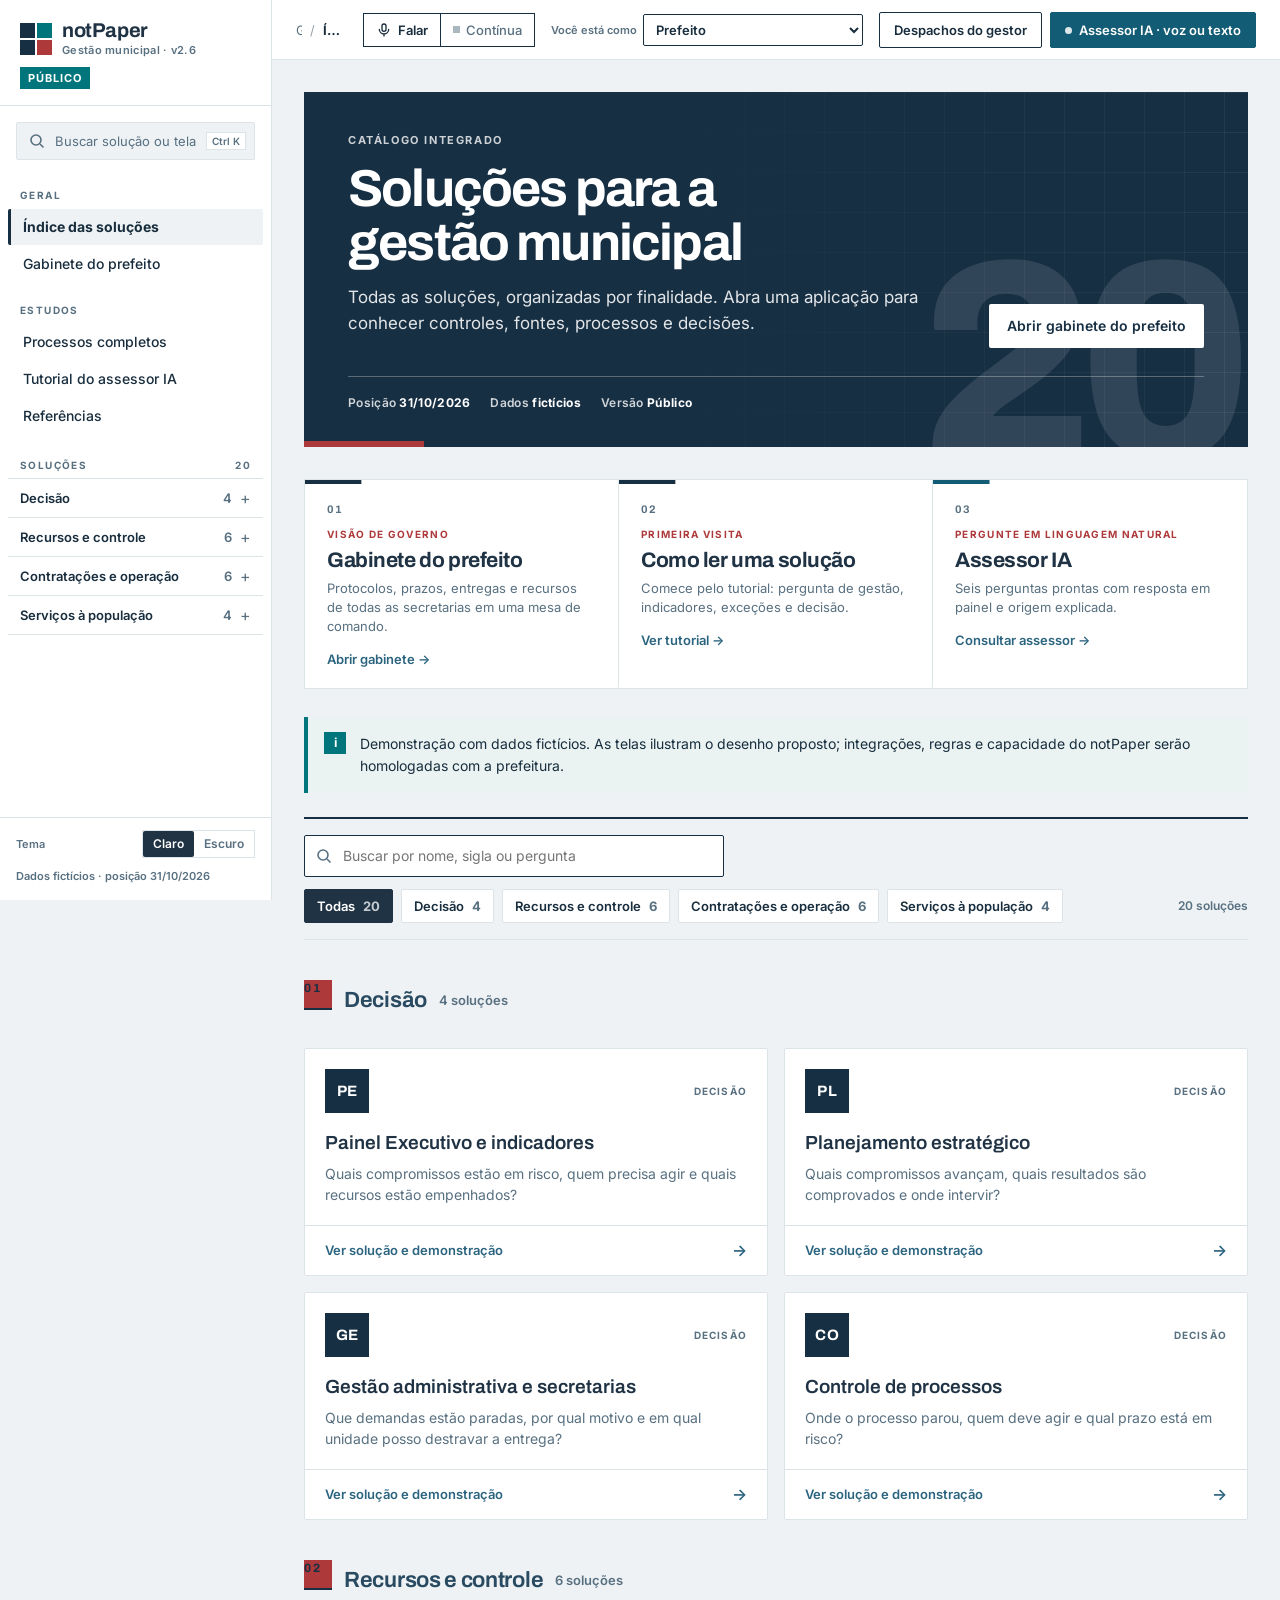
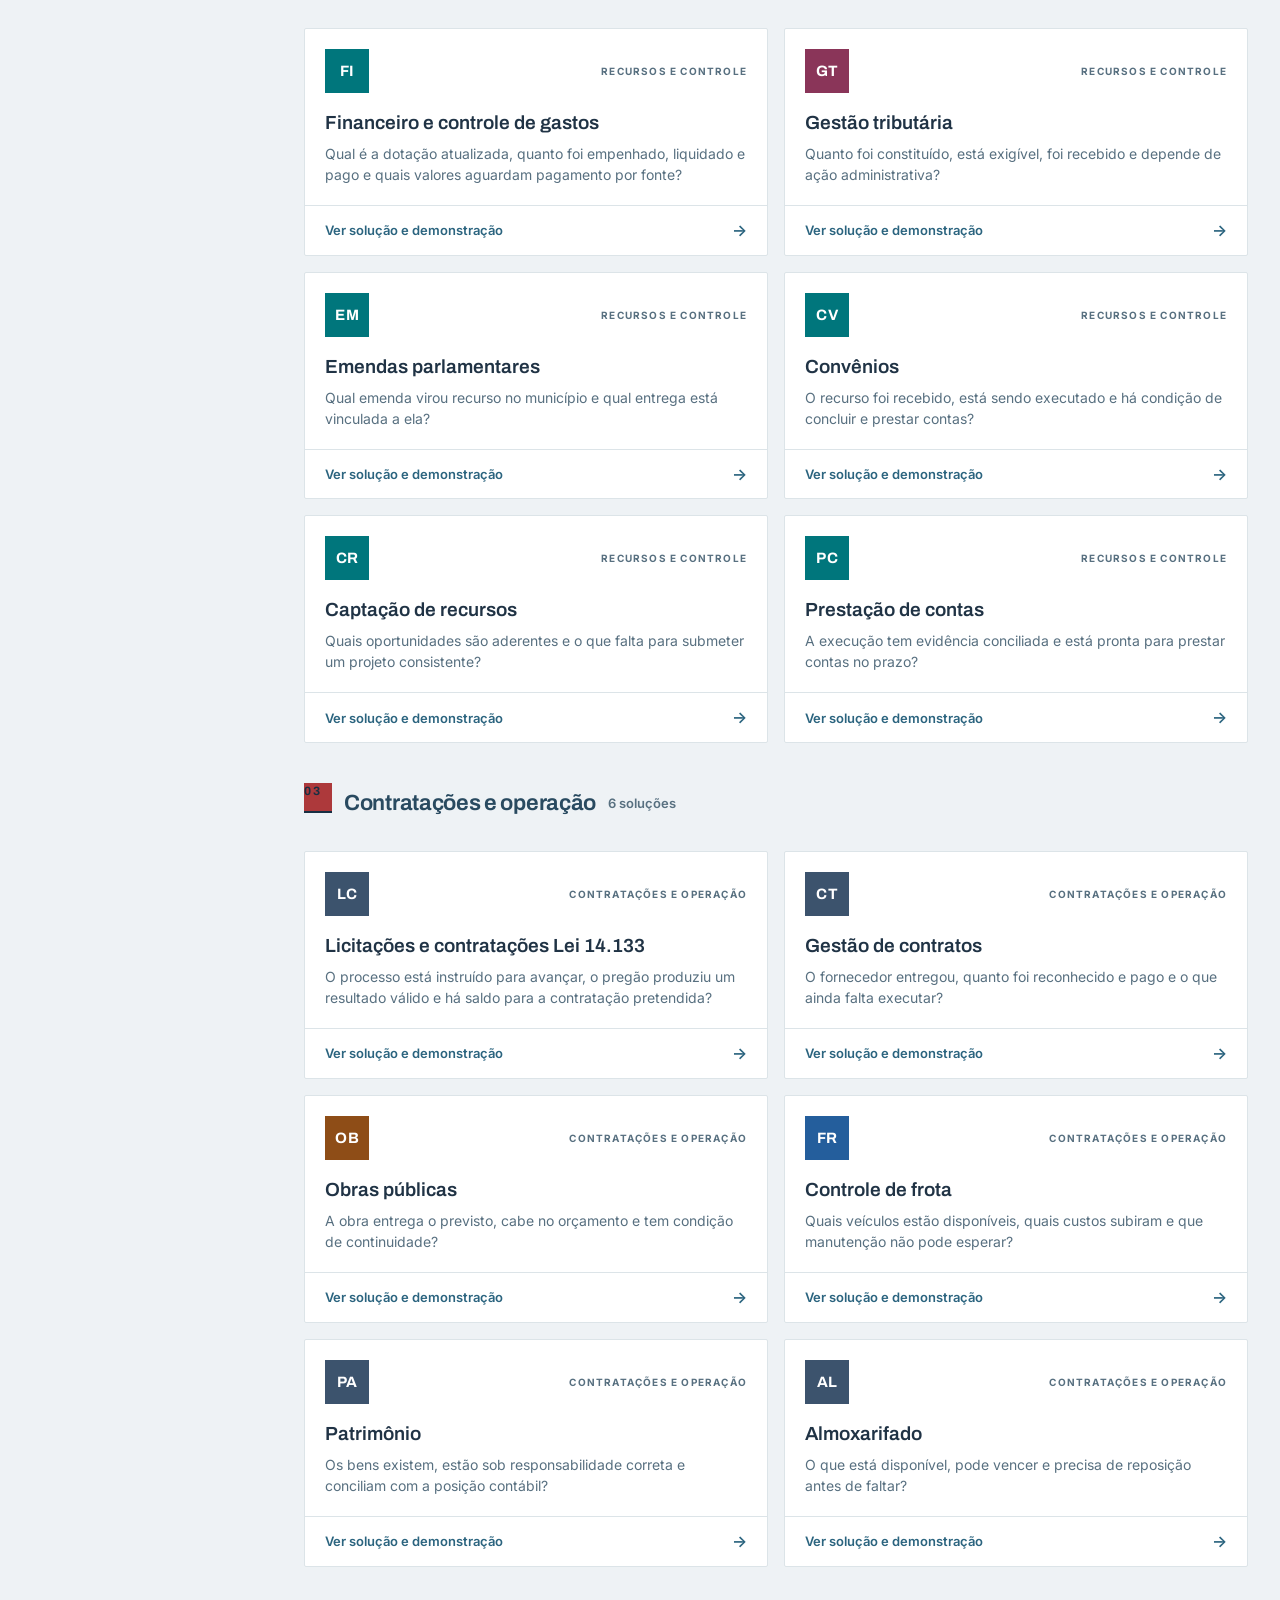
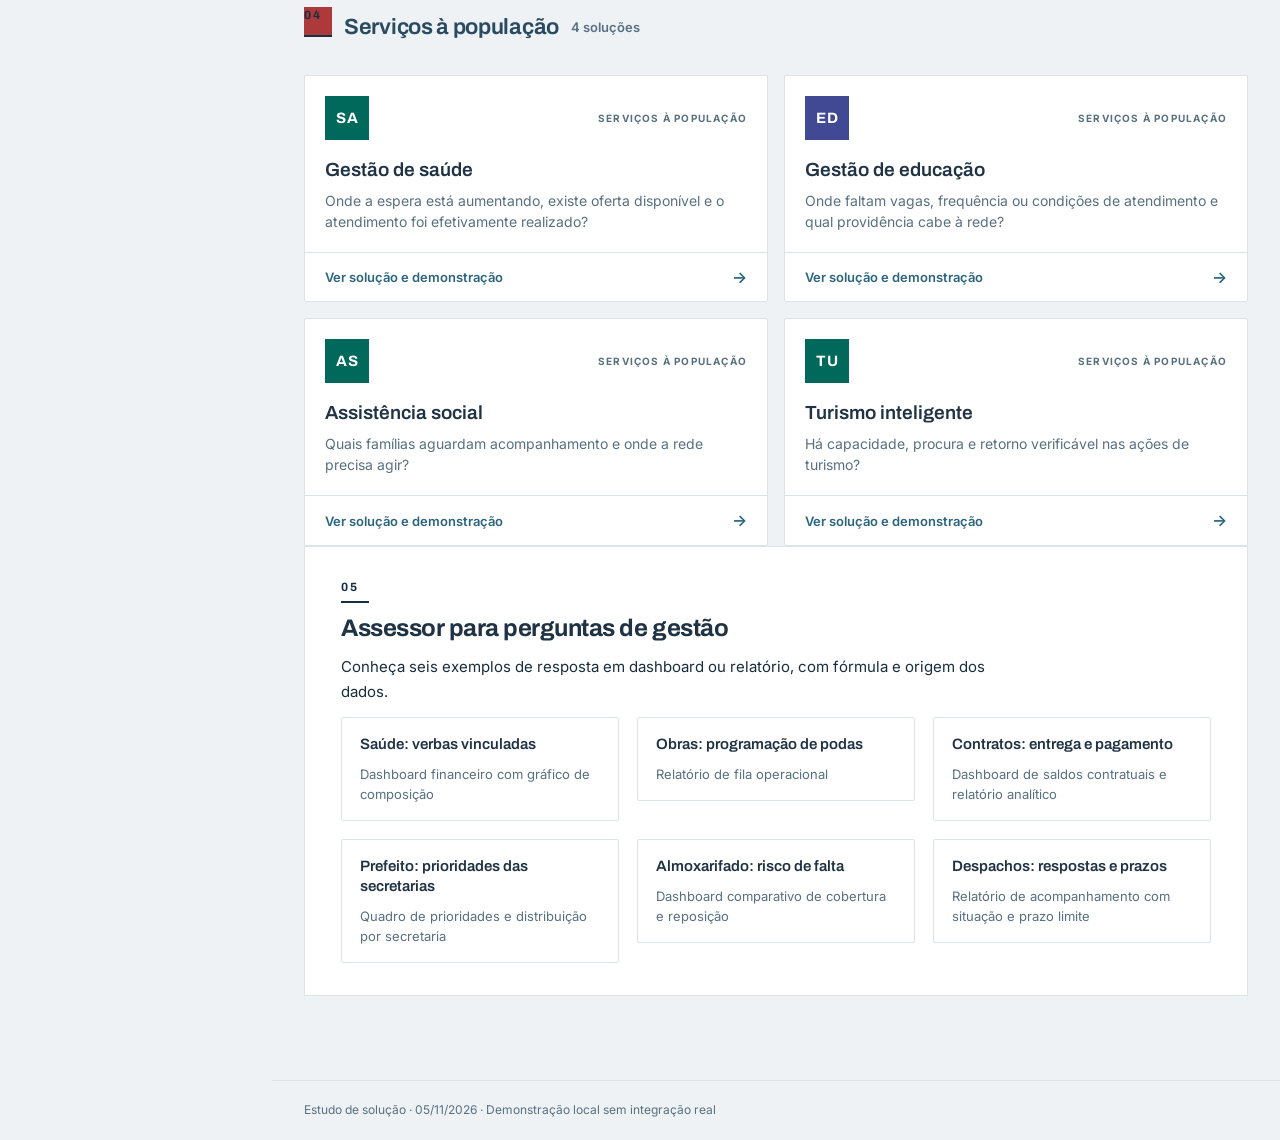
==== index.html @ c213a742 "Gráficos: semana do Gabinete abre os protocolos; ocupação do Turismo leva à coleta Co-Authored-By: C" ====
<!doctype html><html lang="pt-BR"><head><meta charset="utf-8"><meta name="viewport" content="width=device-width,initial-scale=1"><title>notPaper Gestão Municipal</title><style>:root{--ink:#162b3c;--muted:#526779;--navy:#102b40;--teal:#007e80;--line:#dce5e9;--bg:#f3f6f7;--red:#a23d35;--amber:#865300;--soft:#e9f5f3}*{box-sizing:border-box}body{margin:0;background:var(--bg);color:var(--ink);font:15px/1.55 'Segoe UI',Arial,sans-serif}button,input,select,textarea{font:inherit}button,a,input,select,textarea{outline-offset:4px}button{cursor:pointer}button:disabled{cursor:default;opacity:.6}a{color:#006f88}h1,h2,h3,p{margin:0 0 12px}h1{font-size:32px;line-height:1.2;letter-spacing:-.7px}h2{font-size:22px;line-height:1.3}h3{font-size:17px}p{max-width:110ch}small,.smalltext{font-size:13px}.muted{color:var(--muted)}header{background:var(--navy);color:#fff;padding:18px 28px;display:flex;align-items:center;gap:24px;flex-wrap:wrap}header strong{font-size:19px}header small{color:#c5d9df}header button{background:#ffffff16;border:1px solid #72939d;color:#fff;padding:10px 16px;border-radius:7px}nav{display:flex;gap:4px;padding:10px 24px;background:#fff;border-bottom:1px solid var(--line);overflow:auto;position:sticky;top:0;z-index:5}nav button{white-space:nowrap;border:0;background:none;padding:11px 15px;color:var(--muted);border-radius:6px}nav button.active{background:var(--navy);color:white}main{max-width:1536px;margin:auto;padding:30px 32px 70px}.titlebar{display:flex;justify-content:space-between;gap:24px;align-items:flex-start;margin-bottom:22px}.eyebrow{font-size:12px;letter-spacing:1.3px;text-transform:uppercase;color:var(--teal);font-weight:700;margin-bottom:7px}.tag{display:inline-block;background:#edf3f6;color:#31596b;padding:4px 9px;border-radius:5px;font-size:12px;font-weight:600}.notice,.note{background:#edf6f7;border-left:3px solid var(--teal);padding:12px 16px;margin:16px 0;font-size:14px}.warning{background:#fff7e9;border-color:#bc7b16}.grid{display:grid;gap:18px}.cols2{grid-template-columns:repeat(2,minmax(0,1fr))}.cols3{grid-template-columns:repeat(3,minmax(0,1fr))}.cols4{grid-template-columns:repeat(4,minmax(0,1fr))}.panel{background:white;border:1px solid var(--line);border-radius:10px;padding:22px;margin-bottom:20px;min-width:0}.panel .panel{background:#f9fbfc}.kpis{display:grid;grid-template-columns:repeat(4,minmax(0,1fr));gap:14px;margin-bottom:22px}.kpi{background:#fff;border:1px solid var(--line);border-radius:9px;padding:18px;min-width:0}.kpi label{font-size:14px;font-weight:600;display:block}.kpi strong{display:block;font-size:28px;line-height:1.25;margin:9px 0;overflow-wrap:anywhere}.kpi small{display:block;color:var(--muted);line-height:1.5}.btn{border:1px solid var(--teal);border-radius:6px;background:var(--teal);color:#fff;padding:9px 14px;display:inline-block}.btn.secondary{background:#fff;color:var(--teal)}.buttons{display:flex;gap:10px;flex-wrap:wrap;margin:12px 0}.indexgroup{margin:28px 0}.indexgroup h2{border-bottom:1px solid var(--line);padding-bottom:10px}.solution{display:flex;flex-direction:column;align-items:flex-start;text-align:left;background:white;border:1px solid var(--line);border-radius:9px;padding:18px;min-width:0;color:var(--ink)}.solution:hover{border-color:var(--teal);box-shadow:0 3px 12px #102b4010}.solution .code{color:var(--teal);font-size:12px;font-weight:800}.solution strong{font-size:17px;line-height:1.3;margin:8px 0}.solution p{font-size:14px;color:var(--muted);margin:0}.solution em{font-size:13px;margin-top:12px;color:var(--teal);font-style:normal}.tablehead{display:flex;justify-content:space-between;align-items:center;gap:14px;margin-bottom:12px;flex-wrap:wrap}.tablewrap{overflow:auto;max-width:100%;border:1px solid var(--line);border-radius:6px}table{border-collapse:collapse;min-width:100%;font-size:14px}th{text-align:left;color:#446171;background:#f1f6f8;font-weight:600;white-space:normal;min-width:120px}td,th{padding:12px 13px;border-bottom:1px solid var(--line);vertical-align:top}td{max-width:330px;min-width:110px}tr:last-child td{border-bottom:0}tbody tr:hover{background:#f4f9fa}.rowopen{background:none;border:0;color:#006f88;padding:0;text-align:left;text-decoration:underline;min-width:70px}.source{font-size:12px;color:var(--muted);margin:10px 0 0}.workflow{display:flex;overflow:auto;gap:12px;padding:8px 0 16px}.flowstep{flex:1 0 160px;border:1px solid var(--line);border-top:4px solid #b5cbd0;border-radius:6px;padding:13px;background:#f8fbfc}.flowstep.done{border-top-color:var(--teal)}.flowstep b{display:block;font-size:13px;color:var(--teal)}.flowstep span{display:block;margin-top:8px;font-size:14px}.flowstep:after{content:'→';float:right;color:#72939d}.flowstep:last-child:after{content:'✓'}details{border:1px solid var(--line);border-radius:7px;background:white;margin:12px 0}summary{cursor:pointer;font-weight:600;padding:14px 18px}details>div{padding:0 18px 18px}ul,ol{padding-left:22px;margin-top:8px}li{margin:7px 0}.barrow{display:grid;grid-template-columns:150px 1fr 130px;gap:12px;align-items:center;margin:15px 0;font-size:14px}.bartrack{background:#e9f0f3;height:16px;border-radius:3px;overflow:hidden}.barfill{height:100%;background:var(--teal)}.barfill.warn{background:#b87915}.legend{display:flex;gap:16px;flex-wrap:wrap;font-size:13px;color:var(--muted)}.dot{display:inline-block;width:10px;height:10px;background:var(--teal);border-radius:2px;margin-right:5px}.dot.amber{background:#b87915}.dot.gray{background:#b9c9cf}.stack{display:flex;height:20px;border-radius:3px;overflow:hidden;background:#e7eff2}.stack span{min-width:0}.secretary{background:white;border:1px solid var(--line);border-radius:8px;padding:18px;text-align:left;color:var(--ink)}.secretary strong{font-size:18px;display:block}.secretary span{display:block;font-size:14px;margin:6px 0}.secretary:hover{border-color:var(--teal)}.field{display:flex;flex-direction:column;gap:6px;margin:12px 0;font-size:14px}input,select,textarea{border:1px solid #b9cbd3;background:#fff;border-radius:5px;padding:10px;color:var(--ink);max-width:100%}textarea{min-height:80px;resize:vertical}input[type=checkbox]{width:18px;height:18px;accent-color:var(--teal)}.filters{display:flex;align-items:end;gap:18px;flex-wrap:wrap;margin-bottom:18px}.filters .field{margin:0}.scope{padding:10px 0;color:var(--muted);font-size:13px}.red{color:var(--red)}dialog{border:1px solid #b8ccd3;border-radius:12px;padding:0;width:min(1260px,96vw);max-height:93vh;color:var(--ink);box-shadow:0 12px 80px #001c3040}dialog::backdrop{background:#082332a8}.framehead{position:sticky;top:0;z-index:4;background:var(--navy);color:white;padding:16px 22px;display:flex;justify-content:space-between;gap:16px;align-items:center}.framehead h2{font-size:20px;margin:0}.framehead button{border:1px solid #bdd0d6;background:transparent;color:#fff;padding:7px 12px;border-radius:5px}.framebody{padding:24px;background:var(--bg)}.assistantForm{display:grid;grid-template-columns:1fr auto;gap:10px;align-items:end}.assistantForm textarea{width:100%}.ai-example{border:1px solid var(--line);border-radius:8px;padding:15px;text-align:left;background:white;color:var(--ink)}.ai-example strong{display:block;font-size:16px;margin-bottom:6px}.ai-example span{font-size:13px;color:var(--muted)}.costinput{width:110px}.proc-steps{display:flex;gap:7px;overflow:auto;margin:15px 0}.proc-steps button{flex:1 0 125px;padding:10px;background:#f4f7f9;border:1px solid var(--line);border-radius:5px}.proc-steps button.selected{border-color:var(--teal);background:#dcf1ed}.proc-steps button b{display:block}.columns,.proc-grid{display:grid;grid-template-columns:repeat(2,minmax(0,1fr));gap:18px}.proc-check{display:flex;gap:12px;margin:12px 0;align-items:start}.proc-tabs{display:flex;gap:10px;flex-wrap:wrap}.proc-tabs button{padding:10px;border:1px solid var(--line);border-radius:6px;background:white}.proc-tabs button.selected{background:var(--navy);color:white}.proc-intro{margin-bottom:18px}.empty{padding:20px;color:var(--muted);background:#fff}.export{white-space:nowrap}#toast{position:fixed;bottom:20px;left:50%;transform:translateX(-50%);background:var(--navy);color:white;padding:12px 20px;border-radius:8px;z-index:30;max-width:90vw;display:none}.audit{font-size:13px;max-height:150px;overflow:auto}footer{text-align:center;color:var(--muted);font-size:12px;padding:18px}.divider{height:1px;background:var(--line);margin:25px 0}@media(max-width:1000px){.cols4,.cols3{grid-template-columns:repeat(2,minmax(0,1fr))}.kpis{grid-template-columns:repeat(2,minmax(0,1fr))}.cols2,.columns,.proc-grid{grid-template-columns:1fr}main{padding:24px 20px}.barrow{grid-template-columns:130px 1fr 110px}}@media(max-width:600px){header{padding:15px 16px;gap:12px}header strong{font-size:17px}nav{padding:7px 10px}.titlebar{display:block}h1{font-size:27px}.cols3,.cols4{grid-template-columns:1fr}.kpis{gap:9px}.kpi{padding:13px}.kpi strong{font-size:22px}.kpi small{font-size:12px}.panel{padding:17px}main{padding:22px 14px}.barrow{grid-template-columns:1fr;gap:4px}.assistantForm{grid-template-columns:1fr}.framebody{padding:15px}.framehead{padding:13px 15px}.solution{padding:16px}.titlebar .buttons{margin-top:15px}dialog{width:98vw;max-height:96vh}.flowstep{flex-basis:170px}}@media print{header,nav,.buttons,.filters,.framehead button,#toast{display:none}body,main{background:white;padding:0}.panel,.kpi{break-inside:avoid}dialog[open]{position:static;max-height:none;width:100%;border:0}dialog[open]~*{display:none}}

.grid{align-items:start}.kpi strong{overflow-wrap:normal;word-break:normal}.framehead button{white-space:nowrap;flex-shrink:0}@media(max-width:600px){.kpis{grid-template-columns:1fr}.kpi strong{font-size:26px;white-space:nowrap}.kpi label{font-size:15px}.kpi small{font-size:13px}.framehead h2{font-size:18px}.secretary{padding:15px}.framehead button{padding:8px}.framebody{padding:14px}}
body{font-variant-numeric:tabular-nums}.numeric{text-align:right!important;white-space:nowrap;font-variant-numeric:tabular-nums}th.numeric{text-align:right!important}td.numeric{min-width:95px}.date-cell{white-space:nowrap;font-variant-numeric:tabular-nums}.kpi{display:flex;flex-direction:column;min-height:174px}.kpi>label{min-height:44px;display:flex;align-items:flex-end}.kpi>strong{min-height:39px;margin:8px 0 10px}.kpi>small{margin-top:auto}.management-breadcrumb{display:flex;align-items:center;flex-wrap:wrap;gap:10px;margin:0 0 18px}.management-breadcrumb button{border:0;background:#fff;color:#006d7a;padding:7px 12px;border-radius:5px}.management-filters{background:#fff;padding:16px;border:1px solid var(--line);border-radius:8px}.management-filters .field{flex:1;min-width:210px}.management-stats{display:grid;grid-template-columns:repeat(6,minmax(0,1fr));gap:12px;margin:22px 0}.management-stat{text-align:left;background:#fff;border:1px solid var(--line);border-top:4px solid #1c5772;border-radius:8px;padding:15px;color:var(--ink);display:grid;grid-template-rows:44px 48px minmax(45px,1fr) 24px;gap:6px}.management-stat>span{font-size:14px;font-weight:600;display:flex;align-items:end}.management-stat>strong{font-size:34px;line-height:48px}.management-stat>small{color:var(--muted);font-size:12px;line-height:1.5}.management-stat>em{font-style:normal;color:#006d7a;font-size:12px}.management-stat.ontime{border-top-color:#007f79}.management-stat.late{border-top-color:#b64b43}.management-stat.unknown,.management-stat.due{border-top-color:#a97820}.management-summary{display:grid;grid-template-columns:minmax(0,1.4fr) minmax(0,1fr);gap:24px;background:#e7f1f3;border:1px solid #bfd4db;border-radius:10px;padding:22px;margin-bottom:22px}.management-summary h2{font-size:21px}.management-summary p{margin-bottom:0}.summary-actions{display:grid;grid-template-columns:repeat(3,minmax(0,1fr));gap:8px}.summary-actions button{display:flex;flex-direction:column;align-items:center;justify-content:center;text-align:center;gap:10px;padding:12px;background:#fff;border:1px solid #c9dce1;border-radius:7px;color:var(--ink)}.summary-actions b{font-size:28px}.summary-actions span{font-size:13px}.management-chart-grid{grid-template-columns:minmax(0,.8fr) minmax(0,1.4fr)}.management-chart-grid>.panel{height:100%}.composition{display:grid;grid-template-columns:190px 1fr;align-items:center;gap:15px;min-height:265px}.composition svg{width:190px;max-width:100%}.composition-labels button{border:0;background:transparent;color:var(--ink);display:grid;grid-template-columns:1fr 35px 50px;gap:7px;width:100%;padding:12px 0;text-align:left;border-bottom:1px solid var(--line)}.composition-labels b,.composition-labels small{text-align:right}.status-dot{width:10px;height:10px;display:inline-block;margin-right:7px;border-radius:2px;background:#7b919a}.status-dot.ontime,.rank-segment.ontime{background:#007f79}.status-dot.late,.rank-segment.late{background:#b64b43}.status-dot.unknown,.rank-segment.unknown{background:#a97820}.rank-head,.rank-row{display:grid;grid-template-columns:140px minmax(0,1fr) 40px;align-items:center;gap:10px}.rank-head{font-size:11px;color:var(--muted);margin-bottom:8px}.rank-row{margin:12px 0;min-height:26px}.unit-link{background:none;border:0;padding:0;text-align:left;color:#006f88;font-weight:600;font-size:13px}.rank-track{display:flex;height:25px;background:#eef3f5;border-radius:4px;overflow:hidden}.rank-segment{border:0;color:#fff;font-size:12px;padding:0;min-width:0}.rank-segment:hover{filter:brightness(.88)}.count-link{border:0;border-radius:4px;padding:6px 9px;background:#eef3f6;color:#204356;font-weight:700;min-width:38px}.count-link.late{background:#f8e9e6;color:#9a3c35}.count-link.ontime{background:#e4f3ed;color:#00685f}.count-link.unknown{background:#fbf0dd;color:#855c14}.management-table td,.management-table th{min-width:100px}.management-table td:first-child,.management-table th:first-child{min-width:190px}.management-legend{display:flex;gap:16px;flex-wrap:wrap;font-size:12px;color:var(--muted);margin-top:18px}.aging-row{display:grid;grid-template-columns:115px 1fr 35px;align-items:center;gap:12px;width:100%;border:0;background:transparent;color:var(--ink);text-align:left;margin:18px 0;padding:5px 0}.aging-row b{text-align:right}.aging-track{height:18px;border-radius:4px;overflow:hidden;background:#e9f0f3}.aging-track i{display:block;background:#2b6e91;height:100%}.trend-chart{width:100%;height:auto;min-height:170px;display:block}.status{display:inline-block;padding:4px 8px;border-radius:4px;white-space:nowrap;font-size:12px;font-weight:600;background:#e9f0f3}.status.ontime{background:#e4f3ed;color:#00685f}.status.late{background:#f8e9e6;color:#9a3c35}.status.unknown{background:#fbf0dd;color:#855c14}.protocol-table small{display:block;color:var(--muted);margin-top:6px;line-height:1.4}.cell-subject{display:block;font-weight:500;margin-top:5px;min-width:180px}.protocol-timeline{list-style:none;padding-left:0}.protocol-timeline li{border-left:3px solid #70a5b4;padding:8px 0 15px 18px;margin:0}.protocol-timeline li span,.protocol-timeline li small{display:block}.protocol-timeline li small{color:var(--muted)}.clickable{cursor:pointer}.service-scorecards{display:grid;grid-template-columns:repeat(3,minmax(0,1fr));gap:14px}.service-scorecard{background:#f8fbfc;border:1px solid var(--line);border-radius:8px;padding:18px;display:flex;flex-direction:column;min-height:220px}.service-scorecard h3{font-size:15px;min-height:44px}.service-scorecard strong{font-size:27px;display:block;margin:8px 0}.service-scorecard p{font-size:13px;color:var(--muted)}.service-scorecard .buttons{margin-top:auto}.management-sourcebutton{background:none;border:0;color:#006f88;padding:0;font-size:12px;text-decoration:underline}@media(max-width:1200px){.management-stats{grid-template-columns:repeat(3,minmax(0,1fr))}.management-chart-grid{grid-template-columns:1fr 1.35fr}.composition{grid-template-columns:1fr;gap:0;min-height:0;justify-items:center}.composition-labels{width:100%}.management-summary{grid-template-columns:1fr}.rank-head,.rank-row{grid-template-columns:125px 1fr 35px}}@media(max-width:800px){.management-chart-grid{grid-template-columns:1fr}.service-scorecards{grid-template-columns:repeat(2,minmax(0,1fr))}.composition{grid-template-columns:160px 1fr;gap:15px}.composition svg{width:160px}}@media(max-width:600px){.management-stats{grid-template-columns:repeat(2,minmax(0,1fr));gap:9px}.management-stat{padding:12px;grid-template-rows:44px 42px minmax(55px,1fr) 24px}.management-stat>strong{font-size:30px}.management-summary{padding:17px}.summary-actions{grid-template-columns:1fr}.summary-actions button{flex-direction:row;justify-content:start}.summary-actions b{min-width:40px}.composition{grid-template-columns:130px 1fr;gap:10px}.composition svg{width:130px}.composition-labels button{grid-template-columns:1fr 26px;gap:5px;font-size:12px}.composition-labels small{display:none}.rank-head,.rank-row{grid-template-columns:105px minmax(0,1fr) 35px;gap:7px}.rank-head{font-size:10px}.unit-link{font-size:12px}.rank-row{margin:14px 0}.service-scorecards{grid-template-columns:1fr}.service-scorecard{min-height:0}.management-summary h2{font-size:20px}}
.dispatch-controls{display:flex;align-items:center;gap:10px;flex-wrap:wrap;margin:14px 0}.dispatch-counter{border:1px solid #bdcfd8;border-radius:7px;background:#f0f6f8;color:#16465b;display:inline-flex;align-items:center;gap:7px;padding:7px 10px;white-space:nowrap}.dispatch-counter b{font-variant-numeric:tabular-nums;font-size:18px}.dispatch-counter span,.dispatch-counter small{font-size:12px}.dispatch-counter small{border-left:1px solid #b9cbd4;padding-left:7px}.dispatch-origin{border-left:3px solid #2a6d88;background:#edf5f8;padding:13px 16px;margin:16px 0}.dispatch-origin p{margin:5px 0}.dispatch-origin small{color:var(--muted)}.dispatch-summary{display:flex;align-items:center;justify-content:space-between;gap:20px;margin-top:20px}.dispatch-summary p{margin:0;font-size:14px;color:var(--muted)}.dispatch-table small{display:block;font-size:12px;color:var(--muted);margin-top:7px}.dispatch-table td{min-width:135px}.dispatch-table th{min-width:125px}.dispatch-table td:first-child{min-width:190px}.dispatch-text{white-space:pre-wrap;overflow-wrap:anywhere}.dispatch-timeline{padding-left:0;list-style:none}.dispatch-timeline>li{padding:18px 0 18px 20px;border-left:3px solid #8cb3c1;margin:0}.dispatch-timeline time{font-size:12px;color:var(--muted)}.attachment{background:#edf5f6;border:1px solid #bed6dc;color:#00677c;border-radius:5px;padding:8px 12px;margin:5px 8px 5px 0;max-width:100%;overflow-wrap:anywhere;text-align:left}.dispatch-counter:hover,.attachment:hover{background:#daeaf0}#dispatchForm input[type=file],#dispatchInteraction input[type=file]{width:100%}#dispatchForm textarea,#dispatchInteraction textarea{min-height:130px}@media(max-width:600px){.dispatch-summary{align-items:start;flex-direction:column}.dispatch-counter{padding:7px}.dispatch-controls{align-items:stretch;flex-direction:column}.dispatch-counter{align-self:flex-start}.dispatch-timeline>li{padding-left:13px}}
:root{--ink:#203345;--muted:#587080;--navy:#172f43;--teal:#00767c;--line:#dce4e8;--bg:#f5f4f1;--red:#ad393b;--amber:#966518;--soft:#eaf3f2}body{background:var(--bg);font-family:'Segoe UI',Tahoma,Arial,sans-serif;color:var(--ink)}header{background:linear-gradient(115deg,#142c40,#25475a);padding:20px 30px;border-bottom:4px solid #ad393b}header strong{font-size:21px;font-weight:650;letter-spacing:-.5px}header button{background:#ffffff0b;border-color:#7e9bab;border-radius:6px}nav{padding:12px 28px;gap:7px;border-bottom:1px solid #d9e1e5;box-shadow:0 3px 14px #1b334509}nav button{font-weight:600;font-size:14px;border-radius:5px}nav button.active{background:#edf2f5;color:#173b53;box-shadow:inset 0 -3px #ad393b}main{max-width:1560px;padding:34px 32px 70px}h1{font-size:34px;font-weight:650;letter-spacing:-.8px;line-height:1.18}h2{font-size:22px;font-weight:650;letter-spacing:-.3px}h3{font-size:17px;font-weight:650}.titlebar{margin-bottom:27px;padding-bottom:18px;border-bottom:1px solid #d5dfe3}.titlebar .muted{margin-top:12px;max-width:100ch}.eyebrow{color:#9f3437;font-weight:700;letter-spacing:1.3px}.panel{border:1px solid #dce4e7;border-radius:9px;padding:25px;background:#fff;box-shadow:0 4px 18px #16324705;margin-bottom:23px}.btn{font-weight:600;border-radius:5px;background:#006d78;border-color:#006d78;padding:10px 15px;box-shadow:0 2px 4px #0833440b}.btn:hover{background:#005965}.btn.secondary{color:#07586b;border-color:#b4cbd3;background:#fff;box-shadow:none}.btn.secondary:hover{background:#edf5f7}.tag{background:#eef4f6;color:#284f65;font-weight:650}.kpis{gap:16px}.kpi{border:1px solid #dce4e8;border-top:3px solid #356a80;border-radius:7px;box-shadow:0 3px 12px #17324604;padding:19px}.kpi>strong{font-size:29px;letter-spacing:-.6px}.kpi>small{line-height:1.6}.kpi:first-child{background:#1f3d52;color:white;border-color:#1f3d52}.kpi:first-child small{color:#d7e4ec}.kpi:first-child label{color:#edf5fa}.kpi:first-child strong small{color:white}.decision-section{border-top:4px solid #b33b3d;background:linear-gradient(100deg,#fff,#fffafa)}.source-section{border-top:4px solid #b33b3d;background:#fff}.decision-section>h2,.source-section>h2{color:#aa3338;padding-bottom:14px;margin-bottom:20px;border-bottom:1px solid #edd3d3}.decision-section .cols3{gap:24px}.decision-section .cols3>div{padding:3px 16px 6px 0;border-right:1px solid #e5dfe1}.decision-section .cols3>div:last-child{border-right:0}.decision-section h3{line-height:1.4;min-height:48px}.decision-section .dispatch-controls{margin-top:20px}.source-section .cols3>div{border:1px solid #dce6e9;border-radius:7px;background:#f7fafb;padding:18px}.source-section .cols3>div:nth-child(2){background:#f7f8fa;border-color:#d8dfe8}.source-section h3{color:#254d65;min-height:45px}.source-section .notice{background:#f8efed;border-color:#b34541}.indexgroup{margin:32px 0}.indexgroup h2{border:0;padding:0 0 12px;color:#24485f}.indexgroup h2:before{content:'';display:inline-block;width:5px;height:21px;background:#ad393b;margin-right:11px;vertical-align:-3px}.solution{border-radius:8px;border-color:#d9e3e7;padding:21px;min-height:205px;box-shadow:0 4px 16px #19384b04;position:relative}.solution:hover{transform:translateY(-2px);transition:transform .15s,border-color .15s;box-shadow:0 8px 22px #17364a12}.solution .code{background:#ecf3f5;color:#285f74;padding:4px 8px;border-radius:4px;letter-spacing:.8px}.solution strong{font-size:18px;margin:12px 0 10px}.solution em{margin-top:auto;padding-top:15px;font-weight:600}.indexgroup:nth-of-type(2) .solution .code{background:#f8eeeb;color:#9a4540}.indexgroup:nth-of-type(3) .solution .code{background:#eff0f7;color:#5b587c}.indexgroup:nth-of-type(4) .solution .code{background:#edf4ec;color:#426748}th{background:#eaf0f3;color:#344f62;font-size:13px;font-weight:650;line-height:1.5}td{padding-top:14px;padding-bottom:14px}tbody tr:nth-child(even){background:#fbfcfd}tbody tr:hover{background:#edf5f7}.rowopen{font-weight:650;text-decoration-thickness:1px;text-underline-offset:3px}.notice{border-radius:0 6px 6px 0;line-height:1.65}.framehead{background:#1e3c50;border-bottom:3px solid #ad393b}.framebody{background:#f2f4f5;padding:25px}.management-summary{border:1px solid #cadce2;background:linear-gradient(110deg,#e8f0f3,#f3f7f8)}.management-summary .eyebrow{color:#9f3437}.management-stat{border-radius:7px}.service-scorecard{background:#fafcfd;border-top:3px solid #6e98a9}.management-table .count-link.late,.dispatch-counter{border:1px solid #c9dce3}.dispatch-counter:hover{border-color:#a43c3d}.workflow{gap:13px}.flowstep{background:#f5f8fa;border-top-color:#4e8292;border-radius:6px}.flowstep b{color:#25566b}.ai-example{border-left:4px solid #ad393b;background:#fbfcfd;padding:18px;border-radius:7px}.ai-example:hover{background:#f3f8f9}.ai-example strong{color:#254a61}.budget-explanation{border-left:5px solid #ad393b;background:#fffaf5}.budget-explanation h2{color:#9e3538}.budget-formula{display:flex;gap:18px;align-items:center;flex-wrap:wrap;padding:20px;border-radius:7px;background:#f5eee7;margin:20px 0;color:#4a4a49}.budget-formula span{font-size:17px}.budget-formula strong{font-size:20px;color:#8e3035}.methodology-intro{border-top:4px solid #ad393b}.methodology-intro h2{max-width:75ch;line-height:1.45;color:#294c62}.dossier-index{display:grid;grid-template-columns:repeat(4,minmax(0,1fr));gap:9px;margin-top:22px}.dossier-index button{display:flex;align-items:start;gap:10px;background:#f2f6f8;color:#294d63;border:1px solid #d5e2e7;border-radius:5px;text-align:left;padding:11px;font-size:13px}.dossier-index b{color:#a03c3f;min-width:24px}.process-dossier{scroll-margin-top:90px;border-color:#d4dfe4;margin-bottom:15px;border-radius:8px;overflow:hidden}.process-dossier>summary{display:flex;align-items:center;gap:14px;background:#fff;padding:20px}.process-dossier[open]>summary{background:#eef3f6;border-bottom:1px solid #d5e0e5}.process-dossier summary strong{font-size:18px}.process-dossier summary small{display:block;font-size:13px;font-weight:400;color:#537080;margin-top:5px}.dossier-code{display:grid;place-items:center;background:#254b61;color:#fff;border-radius:6px;min-width:42px;height:42px;font-size:13px;letter-spacing:.6px}.complexity-badge{margin-left:auto;font-size:12px;background:#f9eae4;color:#92423c;padding:6px 10px;border-radius:5px;white-space:nowrap}.process-dossier>div{padding:25px}.process-dossier h3{color:#a33a3e;margin:20px 0 12px}.methodology-pair{display:grid;grid-template-columns:.8fr 1.4fr;gap:28px}.methodology-pair section:first-child{border-right:1px solid #dae3e7;padding-right:25px}.methodology-pair h3{margin-top:0}.dossier-data section{background:#f2f6f8;border-radius:7px;padding:18px}.dossier-data h4{font-size:15px;color:#28526b;margin:0 0 10px}.dossier-data p{font-size:14px}.complexity-explanation{background:#fff7ef;border-left:3px solid #a8732d;border-radius:0 6px 6px 0;padding:1px 18px 8px;margin-top:22px}.ai-next-uses{background:#f5f8fa;border-top:4px solid #40677e}.ai-next-uses h3{color:#aa3b3d}.scope-note{color:#596f7e;font-size:13px}footer{color:#647b89}@media(max-width:1100px){.dossier-index{grid-template-columns:repeat(3,minmax(0,1fr))}}@media(max-width:800px){.methodology-pair{grid-template-columns:1fr;gap:12px}.methodology-pair section:first-child{border:0;padding-right:0}.dossier-index{grid-template-columns:repeat(2,minmax(0,1fr))}.decision-section .cols3>div{border-right:0;border-bottom:1px solid #eadfe0;padding-bottom:15px}.source-section h3,.decision-section h3{min-height:0}}@media(max-width:600px){header{padding:16px}header strong{font-size:19px}header button{padding:9px 10px;font-size:13px}nav{padding:9px 10px}nav button{font-size:13px;padding:10px 12px}main{padding:25px 14px}h1{font-size:29px}.panel{padding:19px}.kpi>strong{font-size:27px}.dossier-index{grid-template-columns:1fr}.process-dossier>summary{padding:15px;gap:10px;flex-wrap:wrap}.complexity-badge{margin-left:52px}.process-dossier>div{padding:18px}.framebody{padding:15px}.budget-formula{gap:11px;padding:14px}.budget-formula span{font-size:15px}.budget-formula strong{font-size:18px}.solution{min-height:0}}
:root{--product-ink:#182d3d;--product-muted:#5a6e7c;--product-line:#dce4e9;--product-surface:#fff;--product-page:#eef2f5;--health:#00695c;--education:#414994;--works:#8e4d17;--fleet:#245e9c;--tax:#8a3559;--contracts:#3c536d}body{background:var(--product-page);font-size:15px;line-height:1.55;color:var(--product-ink)}[hidden]{display:none!important}h1,h2,h3,.service-measure strong,.cabinet-pulse strong{font-family:'Bahnschrift','Aptos Display','Segoe UI',sans-serif}header{background:#172d3e;border-bottom:0;padding:18px 30px;box-shadow:0 2px 8px #122c3a18}header strong{font-size:21px;letter-spacing:-.5px;font-weight:700}header small{font-size:12px;color:#bcced8}header button{padding:10px 14px;font-size:13px;background:#223f53;border:1px solid #526c7d}header button:hover{background:#31536a}header .tag{background:#2c495b;color:#e3edf3;font-weight:500}nav{padding:0 28px;background:#fff;gap:20px;box-shadow:0 2px 6px #18314308;min-height:57px;align-items:stretch;border-bottom:1px solid #d4dfe6}nav button{padding:15px 5px;border-radius:0;color:#526779;font-size:13px;font-weight:600;background:transparent}nav button.active{box-shadow:inset 0 -3px #135b77;background:transparent;color:#123f59}main{max-width:1600px;padding:28px 30px 60px}.titlebar{padding-bottom:20px;margin-bottom:23px;border-bottom:1px solid #d4dee5}.titlebar h1{font-size:34px;color:#162e40;letter-spacing:-.8px}.titlebar .eyebrow{font-size:11px;letter-spacing:1.6px;color:#526c7d;margin-bottom:8px}.titlebar .muted{font-size:14px;line-height:1.6;margin-top:10px;max-width:100ch}.panel{border-radius:10px;border:1px solid #d9e3e9;box-shadow:0 3px 10px #17314505;background:#fff;padding:24px}.panel>h2,.tablehead h2{font-size:23px;font-weight:700;line-height:1.3}.panel>h2{margin-bottom:17px}.panel h3{font-weight:650}.btn{border-radius:6px;padding:11px 16px;font-size:14px;background:#135c75;border-color:#135c75}.btn:hover{background:#0b455c}.btn.secondary{background:#fff;color:#174d69;border-color:#bdced9}.btn.secondary:hover{background:#e9f2f7}.kpi{padding:20px;border:1px solid #dce5eb;border-radius:9px;border-top:0;background:#fff;min-height:180px}.kpi:first-child{background:#fff;color:#173247;border:1px solid #dce5eb}.kpi:first-child small{color:#637887}.kpi:first-child label{color:#36556b}.kpi:first-child strong small{color:#456274}.kpi>label{font-size:13px;font-weight:600;color:#36556b;line-height:1.45;min-height:34px}.kpi>strong{font-family:'Bahnschrift','Segoe UI',sans-serif;font-size:36px;font-weight:650;line-height:1.12;min-height:43px;margin:13px 0 16px;letter-spacing:-1px;white-space:nowrap}.kpi>strong small{font-size:15px;font-family:'Segoe UI',sans-serif;font-weight:500;letter-spacing:0}.kpi>small{font-size:12px;color:#637887;line-height:1.5}.decision-section{background:#fff;border-top:0;border-left:5px solid #ac373d}.decision-section>h2,.source-section>h2{font-size:25px;font-weight:700;color:#a12d36;border-bottom:1px solid #ead9db;padding-bottom:15px;margin-bottom:22px}.decision-section .cols3>div{padding:14px 18px;background:#fbf8f8;border:1px solid #eedfe1;border-radius:7px}.decision-section .cols3>div:last-child{border:1px solid #eedfe1}.decision-section h3{font-size:17px;min-height:42px;color:#352e34}.decision-section p{font-size:14px}.decision-section p.smalltext{font-size:12px;color:#6b6670}.decision-section .dispatch-controls{margin-top:20px}.source-section{border-top:0;border-left:5px solid #ac373d}.source-section .cols3>div{background:#f3f7fa;border:1px solid #dce7ee;border-top:3px solid #326e8d}.source-section .cols3>div:nth-child(2){background:#f1f4f8;border-top-color:#526387}.source-section .cols3>div:nth-child(3){background:#f7f4ee;border-top-color:#927044}.source-section h3{font-size:18px;color:#294b60}.source-section p{font-size:14px}.source-section .notice{background:#f8f1ed;border-left:3px solid #a35346}.cabinet-heading{border:0;padding:0;margin:0 0 15px}.cabinet-heading h1{font-size:32px;letter-spacing:-.8px}.cabinet-heading .muted{margin-bottom:0;font-size:13px}.cabinet-heading .eyebrow{color:#476779}.management-breadcrumb{margin:0 0 12px;font-size:12px}.management-breadcrumb button{padding:4px 9px;font-size:12px;background:#e5edf2;color:#3c5b70}.management-filters{padding:13px 16px;border-radius:8px;margin-bottom:17px;box-shadow:none;background:#fff}.management-filters .field{font-size:12px;font-weight:600;min-width:150px}.management-filters select{font-size:13px;padding:8px 11px;font-weight:400;background:#fbfcfd;border-color:#cbd8e2}.cabinet-pulse{display:grid;grid-template-columns:repeat(4,minmax(0,1fr));background:#fff;border:1px solid #d9e4eb;border-radius:9px;overflow:hidden;margin:16px 0 24px}.cabinet-pulse>button{display:grid;grid-template-columns:40px minmax(0,1fr);column-gap:13px;row-gap:4px;text-align:left;padding:20px;border:0;border-right:1px solid #e1e8ed;background:white;color:#203b50;min-width:0}.cabinet-pulse>button:last-child{border-right:0}.cabinet-pulse>button:hover{background:#f5f9fb}.cabinet-pulse>button>span{width:40px;height:40px;display:grid;place-items:center;color:#416b88;background:#e9f1f6;border-radius:8px;grid-row:span 2}.cabinet-pulse svg{width:22px;height:22px}.cabinet-pulse small{display:block;font-size:12px;color:#566d7f;margin-bottom:5px}.cabinet-pulse strong{font-size:29px;line-height:1.2;letter-spacing:-.8px;white-space:nowrap;font-variant-numeric:tabular-nums}.cabinet-pulse em{font-size:11px;font-style:normal;grid-column:2;color:#6b8191}.cabinet-pulse>.pulse-alert>span{background:#fbecea;color:#af3c32}.cabinet-pulse>.pulse-alert strong{color:#a3332f}.cabinet-view-tabs{display:flex;border-bottom:1px solid #cddbe5;gap:24px;margin-bottom:25px;overflow:auto}.cabinet-view-tabs button{border:0;border-bottom:3px solid transparent;background:none;color:#627787;font-size:14px;font-weight:600;padding:10px 0 14px;white-space:nowrap}.cabinet-view-tabs button.selected{color:#154c6d;border-bottom-color:#185d82}.portfolio-layout{display:grid;grid-template-columns:minmax(0,1fr) 280px;gap:22px;align-items:start}.portfolio-section{min-width:0;margin:0 0 24px}.product-section-title{display:flex;align-items:center;justify-content:space-between;gap:20px;margin-bottom:19px}.section-kicker{display:block;font-size:10px;text-transform:uppercase;letter-spacing:1.6px;font-weight:700;color:#6b7f8e;margin-bottom:5px}.product-section-title h2{font-size:28px;line-height:1.15;margin:0 0 7px;letter-spacing:-.7px;color:#1c3549}.product-section-title p{font-size:13px;color:#607687;margin:0}.product-source{display:flex;align-items:center;gap:7px;background:#fff;border:1px solid #cbdbe5;border-radius:6px;color:#4f7085;font-size:11px;padding:8px 10px;flex-shrink:0}.product-source svg{width:17px;height:17px}.service-scorecards.service-portfolio{grid-template-columns:repeat(3,minmax(0,1fr));gap:17px}.product-service.service-scorecard{--area-accent:#3c536d;display:flex;flex-direction:column;border:1px solid #d2e0e8;background:white;border-radius:10px;min-height:0;padding:0;overflow:hidden;box-shadow:0 3px 12px #16394c07}.product-service.area-health{--area-accent:var(--health)}.product-service.area-education{--area-accent:var(--education)}.product-service.area-works{--area-accent:var(--works)}.product-service.area-fleet{--area-accent:var(--fleet)}.product-service.area-tax{--area-accent:var(--tax)}.product-service.area-contracts{--area-accent:var(--contracts)}.service-area-head{display:flex;align-items:center;gap:11px;min-height:76px;padding:15px 17px;background:var(--area-accent);color:white}.service-area-icon{display:grid;place-items:center;min-width:36px;width:36px;height:36px;border-radius:7px;background:#ffffff1b;color:#fff}.service-area-icon svg{width:26px;height:26px}.product-service .service-area-head h3{font-size:19px;font-weight:650;margin:0;line-height:1.15;color:white;min-height:0}.product-service .service-area-head p{font-size:10px;line-height:1.4;color:#fff;opacity:.82;margin:5px 0 0}.service-area-code{font-size:10px;letter-spacing:.8px;color:#fff;opacity:.72;margin-left:auto;align-self:flex-start;padding-top:2px}.service-main{padding:15px 17px 0;flex:1;display:flex;flex-direction:column}.product-service .service-cohort{font-size:10px;text-transform:uppercase;letter-spacing:.6px;color:#7a8d9b;margin:0 0 10px}.product-service .service-measure-label{font-size:12px;font-weight:600;color:#3d5a70;margin:0 0 5px;min-height:34px;line-height:1.4}.service-measure{display:flex;align-items:baseline;gap:7px;margin-bottom:17px;min-height:52px;flex-wrap:nowrap;color:#1d3549}.product-service .service-measure strong{font-size:43px;line-height:1;letter-spacing:-1.7px;font-weight:650;display:inline;margin:0;color:#20374b;white-space:nowrap;font-variant-numeric:tabular-nums}.currency-prefix{font-size:17px;font-weight:600;color:#557184}.measure-unit{font-size:13px;color:#627a8c;white-space:nowrap}.service-chart{margin-top:auto;min-height:80px}.service-chart-caption{display:flex;align-items:start;justify-content:space-between;gap:8px;font-size:10px;line-height:1.4;color:#6c8190;margin-bottom:7px}.service-chart-caption span{max-width:70%}.service-chart-caption b{font-size:11px;color:var(--area-accent);white-space:nowrap}.service-composition{height:7px;display:flex;overflow:hidden;border-radius:3px;background:#e5edf2;margin-bottom:7px}.service-composition i{display:block;height:100%}.product-service .service-chart-note{font-size:10px;color:#7b8d99;line-height:1.45;margin:0 0 12px;min-height:15px}.service-secondary{padding:11px 0 12px;border-top:1px solid #e4ebef;margin-top:9px;display:flex;justify-content:space-between;align-items:center;gap:10px;min-height:54px}.service-secondary span{font-size:10px;color:#607a8d;line-height:1.4;max-width:60%}.service-secondary b{font-size:13px;color:#294e65;font-variant-numeric:tabular-nums;text-align:right;white-space:nowrap}.service-bottom{display:flex;align-items:center;justify-content:space-between;gap:5px;padding:11px 13px;background:#f8fafb;border-top:1px solid #e2ebef}.service-signal{font-size:9px;line-height:1.3;color:#617b8e;max-width:62%;border-left:2px solid #9bb0be;padding-left:6px}.service-signal.caution{border-color:#bc762a;color:#8c642e}.service-bottom button{border:0;background:var(--area-accent);color:white;border-radius:4px;font-size:11px;font-weight:600;padding:7px 9px;white-space:nowrap}.service-bottom button:hover{filter:brightness(.9)}.service-bottom button span{margin-left:7px}.service-definition{margin:0;border:0;border-top:1px solid #e5edf1;border-radius:0;background:white}.service-definition summary{font-size:10px;font-weight:500;color:#718795;padding:8px 14px}.service-definition>div{padding:4px 14px 13px}.product-service .service-definition p{font-size:11px;line-height:1.5;color:#5a7181;margin-bottom:8px}.service-works-bars>div{display:grid;grid-template-columns:30px 1fr 52px;align-items:center;gap:7px;margin:4px 0;font-size:10px;color:#718694}.service-works-bars>div>div{position:relative;height:8px;background:#eef2f4;overflow:hidden;border-radius:2px}.service-works-bars i{display:block;position:absolute;top:0;left:0;height:8px;background:#c9d4dd}.service-works-bars b{display:block;position:absolute;top:2px;left:0;height:4px;background:var(--area-accent)}.service-works-bars small{font-size:9px;white-space:nowrap}.governance-agenda{border:1px solid #cfdde6;border-radius:10px;background:#f8fafb;overflow:hidden;margin-top:64px}.agenda-title{padding:19px 18px 17px;background:#e3ebf1;border-bottom:1px solid #cfdae3}.agenda-title .section-kicker{color:#617b8f}.agenda-title h2{font-size:21px;color:#24475e;margin:0 0 6px}.agenda-title p{font-size:11px;color:#667e8e;margin:0}.agenda-item{display:block;width:100%;text-align:left;border:0;border-bottom:1px solid #e0e8ed;padding:15px 17px;background:transparent;color:#264559}.agenda-item:hover{background:#eef4f7}.agenda-item>span{display:block;font-size:9px;text-transform:uppercase;letter-spacing:1px;color:#9e443a;margin-bottom:5px}.agenda-item strong{font-size:13px;font-weight:650;line-height:1.35;display:block}.agenda-item small{display:block;font-size:10px;color:#6d8292;margin:7px 0}.agenda-item em{display:block;font-size:10px;font-style:normal;color:#3b718e}.agenda-foot{display:flex;gap:11px;align-items:center;padding:16px 17px;border-bottom:1px solid #dde6ec;background:#edf3f6}.agenda-foot b{font-size:27px;color:#a84b3b;font-variant-numeric:tabular-nums}.agenda-foot>span{font-size:11px;color:#3d6075}.agenda-foot small{display:block;font-size:9px;color:#7e929f;margin-top:2px}.agenda-all{border:0;background:none;text-align:left;color:#315f7a;font-size:11px;font-weight:600;padding:14px 17px;width:100%}.agenda-empty{padding:20px;font-size:12px;color:#6d8292}.trend-key{display:flex;align-items:center;gap:8px;font-size:12px;font-weight:600;color:#4a6477}.trend-key svg{width:38px;height:14px}.management-legend{gap:20px}.indexgroup h2{font-size:24px;font-weight:650;color:#294a60}.indexgroup .solution{border-radius:9px;border-top:4px solid #2c6686;padding:19px;min-height:205px}.indexgroup:nth-of-type(2) .solution{border-top-color:#845572}.indexgroup:nth-of-type(3) .solution{border-top-color:#876333}.indexgroup:nth-of-type(4) .solution{border-top-color:#3d7b68}.solution .code{width:37px;height:30px;display:grid;place-items:center;background:#2e627e;color:white!important;font-size:11px;letter-spacing:1px}.indexgroup:nth-of-type(2) .solution .code{background:#845572}.indexgroup:nth-of-type(3) .solution .code{background:#876333}.indexgroup:nth-of-type(4) .solution .code{background:#3d7b68}.solution strong{font-family:'Bahnschrift','Segoe UI',sans-serif;font-size:20px;font-weight:600;line-height:1.2;margin:15px 0 10px}.solution p{font-size:13px;color:#637a8a}.solution em{font-size:12px;color:#2b647f}.tablehead{padding-bottom:14px;border-bottom:1px solid #e0e8ed}.tablewrap{border-radius:7px;border-color:#dce5eb}th{background:#eaf0f4;color:#3f5f76;font-size:12px;letter-spacing:.1px}td{font-size:13px;color:#2b485b}.numeric{font-variant-numeric:tabular-nums}.product-section-title .product-source:hover{background:#eaf2f7}@media(min-width:1600px){.service-measure strong{font-size:48px!important}}@media(max-width:1250px){.portfolio-layout{grid-template-columns:1fr 250px;gap:17px}.service-scorecards.service-portfolio{grid-template-columns:repeat(2,minmax(0,1fr))}.service-measure strong{font-size:46px!important}.cabinet-pulse strong{font-size:25px}.cabinet-pulse>button{padding:16px;grid-template-columns:34px 1fr;column-gap:9px}.cabinet-pulse>button>span{height:34px;width:34px}}@media(max-width:950px){.portfolio-layout{grid-template-columns:1fr}.governance-agenda{margin-top:0;display:grid;grid-template-columns:repeat(2,minmax(0,1fr))}.agenda-title,.agenda-foot,.agenda-all{grid-column:1/-1}.service-scorecards.service-portfolio{grid-template-columns:repeat(3,minmax(0,1fr))}.cabinet-pulse{grid-template-columns:repeat(2,minmax(0,1fr))}.cabinet-pulse>button:nth-child(2){border-right:0}.cabinet-pulse>button{border-bottom:1px solid #e1e8ed}.cabinet-pulse>button:nth-child(n+3){border-bottom:0}.cabinet-view-tabs{gap:20px}}@media(max-width:740px){.service-scorecards.service-portfolio{grid-template-columns:repeat(2,minmax(0,1fr))}.product-section-title h2{font-size:25px}.service-measure strong{font-size:42px!important}}@media(max-width:600px){header{padding:15px;gap:10px}header strong{font-size:19px}header button{padding:8px 10px;font-size:11px}nav{padding:0 12px;gap:16px;min-height:52px}nav button{font-size:12px;padding:12px 3px}main{padding:22px 14px 50px}.cabinet-heading h1{font-size:28px}.cabinet-heading .muted{font-size:12px}.management-filters{gap:10px;padding:12px}.management-filters .field{min-width:100%;font-size:11px}.cabinet-pulse>button{padding:13px 10px;grid-template-columns:1fr;gap:3px}.cabinet-pulse>button>span{display:none}.cabinet-pulse small{font-size:10px;min-height:27px}.cabinet-pulse strong{font-size:25px}.cabinet-pulse em{grid-column:1;font-size:10px}.cabinet-view-tabs{margin-bottom:20px;gap:19px}.cabinet-view-tabs button{font-size:12px;padding:9px 0 11px}.service-scorecards.service-portfolio{grid-template-columns:1fr;gap:17px}.product-section-title{gap:8px}.product-section-title h2{font-size:25px}.product-section-title p{font-size:12px;max-width:30ch}.product-source{padding:7px;font-size:10px}.product-source svg{display:none}.service-area-head{min-height:76px;padding:16px 19px}.product-service .service-area-head h3{font-size:23px}.product-service .service-area-head p{font-size:12px}.service-main{padding:18px 19px 0}.product-service .service-cohort{font-size:11px}.product-service .service-measure-label{font-size:14px;min-height:0;margin-bottom:9px}.product-service .service-measure strong{font-size:51px!important}.measure-unit{font-size:15px}.currency-prefix{font-size:20px}.service-chart-caption{font-size:11px}.service-chart-caption b{font-size:12px}.product-service .service-chart-note{font-size:11px}.service-secondary span{font-size:11px}.service-secondary b{font-size:15px}.service-bottom{padding:13px 16px}.service-signal{font-size:11px}.service-bottom button{font-size:12px;padding:9px 12px}.service-definition summary{font-size:11px;padding:10px 16px}.governance-agenda{grid-template-columns:1fr}.kpi>strong{font-size:32px}.panel>h2,.tablehead h2{font-size:22px}.decision-section>h2,.source-section>h2{font-size:24px}.trend-key{font-size:11px}}

.service-mini-legend{display:flex;flex-wrap:wrap;gap:5px 10px;margin:5px 0 12px;font-size:9px;color:#617b8d}.service-mini-legend span{display:flex;align-items:center;gap:4px}.service-mini-legend i{display:inline-block;width:7px;height:7px;border-radius:1px}

/* Legibilidade no tamanho real e em apresentação. */
.product-service .service-cohort{font-size:11px;color:#536b7c}.product-service .service-area-head p{font-size:11px}.product-service .service-measure-label{font-size:14px;color:#35536b}.service-chart-caption{font-size:11px;color:#566f81}.product-service .service-chart-note{font-size:11px;color:#5b7385}.service-secondary span{font-size:11px;color:#526d80}.service-secondary b{font-size:14px}.service-definition summary{font-size:11px;color:#536f82}.product-service .service-definition p{font-size:12px}.service-mini-legend{font-size:10px;color:#536d80}.service-signal{font-size:10px}.service-bottom button{font-size:12px}.agenda-item small{font-size:11px}.agenda-title p{font-size:12px}td{font-size:14px}
/* Sistema visual da tela-mestra. Vermelho: títulos de seção; cor de estado: apenas contexto. */
.tourism-master{--tm-ink:#182e41;--tm-sub:#4e6271;--tm-title:#a62e40;--tm-line:#d8e0e4;--tm-navy:#264f83;--tm-gold:#ac6500;--tm-green:#007c65;max-width:1376px;margin:auto;color:var(--tm-ink);font-family:'Segoe UI',sans-serif;font-size:15px;line-height:1.55}
.tourism-master *{box-sizing:border-box}.tourism-master .titlebar{margin:8px 0 16px;align-items:center;gap:24px}.tourism-master .titlebar h1{font-family:'Bahnschrift','Segoe UI',sans-serif;font-size:44px;line-height:1.1;font-weight:650;letter-spacing:-1.2px;color:var(--tm-ink);margin:9px 0 10px}.tourism-master .eyebrow{font-size:12px;letter-spacing:1.2px;color:#596d79;text-transform:uppercase;font-weight:650}.tourism-master .titlebar .muted{color:var(--tm-sub);font-size:16px;max-width:65ch}.tourism-master .btn{background:var(--tm-navy);border:1px solid var(--tm-navy);color:#fff;font-size:13px;border-radius:6px;padding:11px 15px;min-height:44px}.tourism-master .btn.secondary{background:#fff;color:var(--tm-navy);border-color:#b9c9d5}.tourism-master button:focus-visible,.tourism-master a:focus-visible,.tourism-master summary:focus-visible{outline:3px solid #c56510;outline-offset:4px}
.tm-context{display:flex;justify-content:space-between;gap:15px;font-size:12px;color:var(--tm-sub);padding:0 0 22px}.tm-context i{width:7px;height:7px;background:#4b6575;border-radius:50%;display:inline-block;margin-right:8px}.tourism-master .tm-localnav{position:static;display:flex;gap:30px;min-height:0;padding:0;margin:0 0 32px;border:0;border-bottom:1px solid var(--tm-line);background:none;overflow-x:auto}.tm-localnav a{padding:13px 0;color:var(--tm-sub);font-size:14px;font-weight:600;text-decoration:none;white-space:nowrap;border-bottom:3px solid transparent}.tm-localnav a:first-child{border-color:var(--tm-title);color:var(--tm-ink)}.tm-localnav a:hover{color:var(--tm-title)}
.tourism-master section[id],.tm-process{scroll-margin-top:20px}.tm-section-head{display:flex;align-items:end;justify-content:space-between;gap:22px;margin:0 0 24px}.tm-section-head>div{display:flex;align-items:center;gap:12px;flex:1}.tm-step{font-size:12px;font-weight:700;color:var(--tm-title);border-top:2px solid var(--tm-title);padding-top:4px;align-self:center}.tourism-master h2,.tourism-master .panel>h2,.tourism-master .tablehead h2,.tourism-master .tm-section-head h2{font-family:'Bahnschrift','Segoe UI',sans-serif;font-size:26px!important;line-height:1.2;letter-spacing:-.3px;color:var(--tm-title)!important;font-weight:650;margin:0}.tourism-master h3{color:var(--tm-ink);font-size:16px;font-weight:700;margin:0 0 13px;line-height:1.4}.tm-section-head>p{font-size:13px;max-width:43ch;color:var(--tm-sub);margin:0}.tm-measures{display:grid;grid-template-columns:repeat(4,minmax(0,1fr));background:white;border-top:1px solid var(--tm-line);border-bottom:1px solid var(--tm-line);padding:24px 0}.tm-measures>div{padding:0 24px;border-right:1px solid var(--tm-line)}.tm-measures>div:last-child{border:0}.tm-measures>div>span{font-size:14px;font-weight:650;display:block}.tm-measures strong{display:block;font-family:'Bahnschrift','Segoe UI',sans-serif;font-size:51px;line-height:1.25;letter-spacing:-1.5px;font-weight:600;font-variant-numeric:tabular-nums;margin:9px 0}.tm-measures strong small{font-size:20px;letter-spacing:0;font-weight:500}.tm-measures p{font-size:12px;line-height:1.5;color:var(--tm-sub);margin:0;max-width:28ch}.tm-measure-caution strong{color:#935300}.tm-data-alert{display:flex;align-items:center;gap:17px;background:#fff5e7;border-left:4px solid #b36c0c;padding:17px 21px;margin:20px 0 40px}.tm-alert-symbol{font-size:20px;font-weight:750;border:1.5px solid #9b5b04;border-radius:50%;width:29px;height:29px;flex-shrink:0;text-align:center;line-height:25px;color:#8d5000}.tm-data-alert b{font-size:14px;color:#684511}.tm-data-alert p{font-size:13px;color:#755a34;margin:4px 0 0}.tm-data-alert a{white-space:nowrap;font-size:13px;color:#784300;font-weight:650}
.tm-finance,.tm-demand{margin:0 0 32px}.tm-finance-layout{display:grid;grid-template-columns:minmax(0,1.8fr) minmax(310px,1fr);gap:36px;background:white;border:1px solid var(--tm-line);border-radius:9px;padding:30px}.tm-chart-heading{display:flex;justify-content:space-between;gap:15px;align-items:center}.tm-chart-heading h3{margin:0}.tm-chart-heading>span{font-size:12px;color:var(--tm-sub)}.tm-legend{display:flex;gap:20px;flex-wrap:wrap;margin:13px 0 22px;font-size:12px;color:var(--tm-sub)}.tm-legend span{display:flex;align-items:center;gap:7px}.tm-legend i{height:10px;width:17px;display:inline-block}.tm-contracted{background:var(--tm-navy)}.tm-attested{background:repeating-linear-gradient(135deg,#ac6500,#ac6500 3px,#dda552 3px,#dda552 5px)}.tm-paid{background:var(--tm-green);border-radius:0 6px 6px 0}.tm-axis{display:flex;justify-content:space-between;margin:0 64px 0 94px;font-size:11px;color:#647784;border-bottom:1px solid var(--tm-line);padding-bottom:6px}.tm-event-chart{padding:18px 0 24px;border-bottom:1px solid #e5e9ec}.tm-link{padding:3px 0;background:none;border:0;color:var(--tm-navy);font-family:inherit;font-size:15px;font-weight:650;text-align:left;text-decoration:none;cursor:pointer;min-height:32px}.tm-link:hover{text-decoration:underline}.tm-link>span{margin-left:7px}.tm-bar-row{display:grid;grid-template-columns:82px minmax(0,1fr) 64px;gap:12px;align-items:center;margin:9px 0;font-size:12px}.tm-bar-row>span{color:var(--tm-sub)}.tm-bar-track{height:13px;background:repeating-linear-gradient(to right,#eef2f4,#eef2f4 1px,transparent 1px,transparent 50%);border-right:1px solid #e6ebee}.tm-bar-track i{height:13px;display:block}.tm-bar-row b{text-align:right;font-variant-numeric:tabular-nums;font-weight:650;font-size:14px}.tm-bar-row small{font-size:11px;font-weight:400}.tourism-master .tm-footnote{font-size:12px;color:var(--tm-sub);line-height:1.6;margin:17px 0 0}.tm-resource-ledger{border-left:1px solid var(--tm-line);padding-left:30px}.tm-resource-ledger dl{margin:0 0 17px}.tm-resource-ledger dl>div{display:flex;justify-content:space-between;align-items:baseline;gap:12px;padding:10px 0;border-bottom:1px solid #e7ecee}.tm-resource-ledger dt{font-size:13px;color:var(--tm-sub)}.tm-resource-ledger dd{margin:0;font-variant-numeric:tabular-nums;font-size:17px;font-weight:650;white-space:nowrap}.tm-balance{background:#edf3f8;padding:16px 18px;border-radius:5px}.tm-balance>span{font-size:13px;font-weight:650}.tm-balance strong{display:block;font-size:31px;letter-spacing:-.7px;font-family:'Bahnschrift','Segoe UI',sans-serif;font-variant-numeric:tabular-nums;margin:5px 0}.tm-balance p{font-size:12px;color:var(--tm-sub);margin:0}.tm-reconcile{margin-top:17px}.tm-reconcile b{font-size:13px}.tm-reconcile p{font-size:12px;color:var(--tm-sub);margin:5px 0}.tm-followup{padding:24px 0 0}.tm-followup>div:first-child{display:flex;align-items:baseline;justify-content:space-between;gap:20px}.tm-followup h3{margin-bottom:5px}.tm-followup p{font-size:12px;margin:0;color:var(--tm-sub)}.tm-followup-row{display:flex;align-items:center;gap:14px;border-bottom:1px solid var(--tm-line);padding:17px 0}.tm-open-mark{font-size:25px;color:#9a640d}.tm-followup-row>div{flex:1}.tm-followup-row b{display:block;font-size:14px}.tm-followup-row div>span{display:block;font-size:12px;color:var(--tm-sub);margin-top:3px}.tm-followup-row .tm-link{font-size:13px}.tourism-master .tm-records{border:1px solid var(--tm-line);border-radius:6px;background:#fff;margin:16px 0 38px;overflow:hidden}.tourism-master summary{font-size:14px;line-height:1.5;padding:16px 20px;color:var(--tm-ink);font-weight:650}.tm-records .panel{border:0;box-shadow:none;margin:0;padding:24px}.tourism-master .tablehead h2{font-size:26px!important}.tourism-master .numeric{text-align:right;font-variant-numeric:tabular-nums;white-space:nowrap}.tourism-master td{font-size:13px;padding:16px 12px}.tourism-master th{font-size:12px;padding:13px 12px;color:#3a5365;background:#edf2f5}.tm-demand-layout{display:grid;grid-template-columns:minmax(0,1.6fr) 1fr;gap:42px;padding:27px 30px;background:#fff;border:1px solid var(--tm-line);border-radius:8px}.tm-occupancy-axis{display:flex;justify-content:space-between;margin:18px 70px 7px 120px;font-size:11px;color:var(--tm-sub)}.tm-hotel{display:grid;grid-template-columns:108px 1fr 46px;gap:12px;align-items:center;padding:11px 0}.tm-hotel .tm-link{font-size:13px}.tm-occupancy-track{height:9px;background:#e3eaf0;border-radius:3px;overflow:hidden}.tm-occupancy-track i{display:block;height:100%;background:var(--tm-navy)}.tm-hotel>b{text-align:right;font-size:15px;font-variant-numeric:tabular-nums}.tm-hotel small{grid-column:2/-1;font-size:12px;color:var(--tm-sub);margin-top:-12px}.tm-evidence{border-left:1px solid var(--tm-line);padding-left:28px}.tm-evidence p{font-size:13px;color:var(--tm-sub);margin:13px 0}.tm-evidence p b{color:var(--tm-ink)}
.tourism-master .tm-decisions{border:0;background:none;box-shadow:none;padding:0;margin:45px 0}.tourism-master .tm-decisions .tm-section-head{border-bottom:0}.tm-decisions .grid>div{border:1px solid var(--tm-line);background:white;border-radius:7px;padding:22px;display:flex;flex-direction:column;align-items:start}.tm-decisions h3{font-size:17px;min-height:48px}.tm-decisions p{font-size:14px;margin:0 0 14px}.tm-decisions .smalltext{font-size:12px;color:var(--tm-sub);margin-top:auto}.tm-decisions .dispatch-controls{margin-top:7px}.tourism-master .tm-process .panel{padding:0;background:none;box-shadow:none;border:0;margin:0 0 42px}.tm-process .workflow{gap:0;display:grid;grid-template-columns:repeat(6,minmax(0,1fr));margin:25px 0;background:white;border:1px solid var(--tm-line);border-radius:7px;overflow:hidden}.tm-process .flowstep{border:0;border-right:1px solid var(--tm-line);border-top:4px solid #9fb0bd;box-shadow:none;background:transparent;border-radius:0;padding:19px 14px;min-height:140px}.tm-process .flowstep:last-child{border-right:0}.tm-process .flowstep b{font-size:13px;color:var(--tm-navy);display:block;margin-bottom:10px}.tm-process .flowstep span{font-size:13px;line-height:1.5}.tm-process .flowstep.done{border-top-color:var(--tm-green);background:#edf7f2}.tm-process .source-section>.grid>div{background:#fff;border:1px solid var(--tm-line);border-radius:6px;padding:23px}.tm-process .source-section h3{font-size:16px}.tm-process .source-section p{font-size:14px;color:var(--tm-sub)}.tourism-master .notice,.tourism-master .note{font-size:13px;line-height:1.6}.tm-methods{margin-top:35px;border-top:1px solid var(--tm-line);padding-top:20px}.tm-methods details{box-shadow:none;border:1px solid var(--tm-line);border-radius:5px;margin:12px 0}.tm-methods details>div{padding:5px 22px 22px}.tm-methods p,.tm-methods li{font-size:14px}.tourism-master .tm-localnav a{scroll-margin:10px}
@media(max-width:1050px){.tm-measures>div{padding:0 16px}.tm-measures strong{font-size:42px}.tm-finance-layout{grid-template-columns:1.4fr 1fr;gap:24px;padding:23px}.tm-resource-ledger{padding-left:22px}.tm-process .workflow{grid-template-columns:repeat(3,1fr)}.tm-demand-layout{gap:25px}.tm-section-head>p{max-width:34ch}.tourism-master .titlebar h1{font-size:38px}}
@media(max-width:760px){.tm-section-head{display:block}.tm-section-head>p{max-width:none;margin:10px 0 0 30px}.tm-finance-layout,.tm-demand-layout{grid-template-columns:1fr;gap:26px;padding:22px}.tm-resource-ledger,.tm-evidence{padding:22px 0 0;border-left:0;border-top:1px solid var(--tm-line)}.tm-data-alert{align-items:start;flex-wrap:wrap}.tm-data-alert>div{flex:1;min-width:180px}.tm-data-alert>a{margin-left:46px}.tm-measures{grid-template-columns:repeat(2,1fr);padding:0}.tm-measures>div{padding:20px}.tm-measures>div:nth-child(2){border-right:0}.tm-measures>div:nth-child(-n+2){border-bottom:1px solid var(--tm-line)}.tm-followup>div:first-child{display:block}.tm-followup-row{flex-wrap:wrap}.tm-followup-row .tm-link{margin-left:37px}.tm-followup-row>div{min-width:75%}.tm-decisions .grid.cols3,.tm-process .grid.cols3{grid-template-columns:1fr}.tm-decisions h3{min-height:0}.tm-context{flex-direction:column;gap:4px}.tourism-master .titlebar{display:block}.tourism-master .titlebar .buttons{margin-top:18px}.tm-localnav{gap:23px!important}.tourism-master .titlebar h1{font-size:35px}.tm-process .workflow{grid-template-columns:repeat(2,1fr)}.tm-followup p{font-size:13px}.tm-process .flowstep{min-height:120px}.tourism-master .tm-section-head h2{font-size:25px!important}.tm-measures strong{font-size:43px}.tm-axis{margin-left:83px;margin-right:52px}.tm-bar-row{grid-template-columns:72px minmax(0,1fr) 52px;gap:8px}.tm-chart-heading{align-items:start;flex-direction:column;gap:4px}.tm-hotel{grid-template-columns:95px 1fr 39px;gap:10px}.tm-occupancy-axis{margin-left:105px;margin-right:49px}.tm-measures p{font-size:12px}.tm-measures>div>span{min-height:42px}.tm-legend{gap:13px;font-size:11px}.tm-records .panel{padding:18px}.tm-measure-caution strong{color:#935300}}
@media(prefers-reduced-motion:reduce){.tourism-master *{scroll-behavior:auto!important}}
.tourism-master .tm-decisions .grid>div{border-color:var(--tm-line)}.tm-axis{margin-right:76px}.tourism-master .dispatch-summary{margin-top:28px;border-color:var(--tm-line);box-shadow:none}.tourism-master .dispatch-summary h3{font-size:16px}@media(max-width:760px){.tm-axis{margin-right:60px}}
@media(max-width:600px){body:has(.tourism-master)>header{padding:11px 14px;gap:7px}body:has(.tourism-master)>header>div{flex:1 0 100%}body:has(.tourism-master)>header strong{font-size:16px}body:has(.tourism-master)>header small,body:has(.tourism-master)>header .tag{display:none}body:has(.tourism-master)>header button{margin-left:0!important;padding:6px 9px;font-size:11px;min-height:32px}body:has(.tourism-master)>nav{min-height:38px;padding-top:0;padding-bottom:0}body:has(.tourism-master)>nav button{font-size:11px;padding:9px 2px}.tourism-master .titlebar{margin-top:0;margin-bottom:10px}.tourism-master .titlebar h1{font-size:32px}.tourism-master .titlebar .muted{font-size:14px;line-height:1.5;margin-bottom:8px}.tourism-master .titlebar .buttons{margin-top:10px;margin-bottom:10px}.tourism-master .titlebar .btn{min-height:38px;padding:8px 12px;font-size:12px}.tm-context{padding-bottom:10px}.tourism-master .tm-localnav{margin-bottom:24px}.tm-section-head{margin-bottom:18px}.tm-measures>div{padding:17px}.tm-measures strong{font-size:40px}}
.g360-metrics{display:grid;grid-template-columns:repeat(4,minmax(0,1fr));border-top:1px solid var(--tm-line);border-bottom:1px solid var(--tm-line);background:#fff;padding:20px 0;margin:18px 0 28px}.g360-metrics>div{padding:0 20px;border-right:1px solid var(--tm-line);min-width:0}.g360-metrics>div:last-child{border:0}.g360-metrics span{font-size:13px;font-weight:650}.g360-metrics strong{display:block;font-family:'Bahnschrift','Segoe UI',sans-serif;font-size:29px;font-weight:600;letter-spacing:-.5px;font-variant-numeric:tabular-nums;line-height:1.3;margin:10px 0}.g360-metrics p{font-size:12px;color:var(--tm-sub);margin:0}.g360-filters{display:flex;gap:15px;align-items:end;flex-wrap:wrap;background:#fff;padding:18px 22px;border:1px solid var(--tm-line);border-radius:6px;margin:0 0 30px}.g360-filters label{display:flex;flex-direction:column;font-size:12px;font-weight:650;gap:6px}.g360-filters select,.g360-filters input{min-width:230px;font-size:14px;font-weight:400}.g360-financial{display:grid;grid-template-columns:1fr 1fr;gap:36px;background:white;padding:27px;border:1px solid var(--tm-line);border-radius:7px}.g360-ledger{margin:0}.g360-ledger>div{display:flex;align-items:baseline;justify-content:space-between;gap:15px;padding:10px 0;border-bottom:1px solid #e5eaee;font-size:14px}.g360-ledger dd{font-variant-numeric:tabular-nums;font-weight:650;margin:0;white-space:nowrap}.g360-ledger dt{color:var(--tm-sub)}.g360-ledger>div:nth-child(3){background:#eef3f7;padding:12px;color:var(--tm-ink);font-weight:700}.g360-stack{display:flex;height:23px;border-radius:4px;overflow:hidden;margin:22px 0}.g360-stack i{display:block;height:100%;border-right:1px solid white}.g360-stack-key>div{display:grid;grid-template-columns:10px 1fr auto;gap:9px;align-items:center;font-size:13px;margin:13px 0}.g360-stack-key i{width:10px;height:10px}.g360-stack-key b{font-variant-numeric:tabular-nums;white-space:nowrap}.tourism-master .g360-note,.g360-source{font-size:12px;line-height:1.65;color:var(--tm-sub);margin:18px 0 23px}.g360-source{padding-left:12px;border-left:2px solid #9cafbd}.g360-ratios{display:flex;gap:24px;margin:16px 0}.g360-ratios span{font-size:12px;color:var(--tm-sub)}.g360-ratios b{display:block;font-size:24px;color:var(--tm-ink);margin-top:5px;font-variant-numeric:tabular-nums}.g360-balances{display:grid;grid-template-columns:repeat(4,minmax(0,1fr));gap:1px;border:1px solid var(--tm-line);border-radius:7px;overflow:hidden;background:var(--tm-line);margin-top:20px}.g360-balances>div{background:#f9fbfc;padding:20px;min-width:0}.g360-balances span{font-size:13px;font-weight:650;display:block}.g360-balances strong{font-size:25px;display:block;margin:9px 0;font-family:'Bahnschrift','Segoe UI',sans-serif;font-weight:600;font-variant-numeric:tabular-nums;letter-spacing:-.5px}.g360-balances p{font-size:12px;color:var(--tm-sub);margin:0}.g360-portfolio{margin:40px 0}.g360-contract-list{display:grid;grid-template-columns:repeat(2,minmax(0,1fr));gap:22px}.g360-contract-list>article{border:1px solid var(--tm-line);border-radius:8px;padding:23px;background:white;display:flex;flex-direction:column;min-width:0}.g360-contract-head{display:flex;justify-content:space-between;gap:14px;align-items:center;margin-bottom:17px}.g360-contract-head>span:first-child{font-size:12px;font-weight:650;color:var(--tm-sub)}.g360-status{font-size:11px;background:#eef3f7;padding:4px 8px;border-radius:4px;color:#3c5769}.g360-status.attention{background:#fff1db;color:#7b4a00}.g360-contract-list h3{font-size:20px;min-height:28px}.g360-passport{display:flex;flex-wrap:wrap;gap:13px 25px;margin:14px 0 20px}.g360-passport span{font-size:12px;color:var(--tm-sub)}.g360-passport b{display:block;font-size:14px;color:var(--tm-ink);font-weight:600}.g360-contract-values{display:grid;grid-template-columns:repeat(3,minmax(0,1fr));gap:16px;margin-top:auto;padding-top:13px;border-top:1px solid #e5eaee}.g360-contract-values span{font-size:11px;color:var(--tm-sub)}.g360-contract-values b{display:block;color:var(--tm-ink);font-size:18px;font-variant-numeric:tabular-nums;margin-top:5px;white-space:nowrap}.g360-contract-footer{display:flex;align-items:center;justify-content:space-between;gap:12px;margin-top:22px}.g360-dossier h1{font-size:30px;margin:12px 0 20px}.g360-dossier .tm-section-head{margin-top:37px}.g360-alerts{display:grid;grid-template-columns:repeat(2,minmax(0,1fr));gap:18px;margin-bottom:20px}.g360-alerts>div{border:1px solid #e4caa1;border-left:4px solid #a66810;padding:20px;background:#fffaf1;border-radius:5px}.g360-alerts h3{font-size:16px}.g360-alerts p{font-size:13px}.g360-evidence-grid,.g360-tour-grid{display:grid;grid-template-columns:repeat(2,minmax(0,1fr));gap:25px;margin:20px 0}.g360-evidence-grid>div,.g360-tour-grid>div{background:white;border:1px solid var(--tm-line);padding:25px;border-radius:7px;min-width:0}.g360-evidence-grid p,.g360-tour-grid p{font-size:14px;color:var(--tm-sub)}.g360-retained>.panel,.g360-retained>details{margin-top:28px}.g360-retained .panel>h2{margin-bottom:20px}.g360-retained .grid>div{border-color:var(--tm-line)}.g360-history>div{display:grid;grid-template-columns:60px 1fr 40px;gap:12px;align-items:center;font-size:12px;margin:13px 0}.g360-history>div>div{background:#e8edf2;height:10px;border-radius:3px;overflow:hidden}.g360-history i{display:block;height:100%;background:var(--tm-navy)}.g360-history b{font-variant-numeric:tabular-nums;text-align:right}.g360-profile{margin-bottom:20px}.g360-profile>div{display:flex;justify-content:space-between;gap:20px;border-bottom:1px solid #e6ebee;padding:10px 0;font-size:13px}.g360-tour-grid .g360-metrics{grid-template-columns:1fr 1fr;margin:15px 0}.g360-tour-grid .g360-metrics>div{padding:0 12px}.g360-tour-grid .g360-metrics strong{font-size:24px}.g360-scenario{display:flex;gap:14px;align-items:end;flex-wrap:wrap;margin:20px 0}.g360-scenario label{display:flex;flex-direction:column;gap:6px;font-size:12px;font-weight:650}.g360-scenario input{width:180px;font-size:15px}.g360-tour-grid output{display:block;background:#eaf1f7;padding:17px;border-left:3px solid var(--tm-navy);font-size:14px;font-weight:600}.g360-questions{display:flex;flex-direction:column;gap:10px}.g360-questions button{border:1px solid var(--tm-line);border-radius:5px;padding:13px;text-align:left;background:#f8fafc;color:var(--tm-navy);font-size:14px}.g360-tourism{margin:45px 0}.management-model-review{padding:22px;background:#edf3f7;border:1px solid #d6e1e8;border-radius:6px;margin:22px 0}.management-model-review h3{color:#a62e40}.management-model-review p,.management-model-review li{font-size:14px}.g360-portfolio .tm-section-head h2,.g360-tourism .tm-section-head h2{color:var(--tm-title)!important}
@media(max-width:1100px){.g360-balances{grid-template-columns:repeat(3,minmax(0,1fr))}.g360-metrics strong{font-size:24px}.g360-contract-values{grid-template-columns:1fr 1fr}.g360-contract-values>span:last-child{grid-column:1/-1}}@media(max-width:760px){.g360-metrics{grid-template-columns:1fr 1fr;padding:0}.g360-metrics>div{padding:17px;border-bottom:1px solid var(--tm-line)}.g360-metrics>div:nth-child(2n){border-right:0}.g360-metrics>div:nth-last-child(-n+2){border-bottom:0}.g360-metrics strong{font-size:24px}.g360-balances{grid-template-columns:1fr 1fr}.g360-balances>div{padding:16px}.g360-balances strong{font-size:22px}.g360-financial,.g360-contract-list,.g360-evidence-grid,.g360-tour-grid,.g360-alerts{grid-template-columns:1fr}.g360-financial{gap:30px;padding:20px}.g360-filters{padding:17px}.g360-filters label,.g360-filters input,.g360-filters select{width:100%;min-width:0}.g360-filters label{flex:1 0 100%}.g360-contract-head{align-items:start}.g360-contract-footer{flex-wrap:wrap}.g360-contract-list>article{padding:20px}.g360-dossier h1{font-size:26px}.g360-stack-key>div{font-size:12px}.g360-ledger>div{font-size:13px}.g360-tour-grid .g360-metrics>div{padding:12px 9px}.g360-tour-grid>div{padding:20px}.g360-scenario label,.g360-scenario input{width:100%}.g360-scenario label{flex:1 0 100%}.g360-contract-values b{font-size:17px}}
.fullprocess-document section{margin:30px 0;padding-bottom:25px;border-bottom:1px solid #d8e0e4}.fullprocess-document h1{font-size:32px;margin:12px 0}.fullprocess-document h2{margin-bottom:20px!important}.fullprocess-document h3{margin-top:20px}.fullprocess-document p,.fullprocess-document li{font-size:15px;line-height:1.7}.fullprocess-document li{margin:9px 0}.fullprocess-kind{font-size:16px!important;font-weight:650;color:#3f596d}.fullprocess-unit{border-left:4px solid #264f83;padding:17px 20px;background:#edf3f8;border-radius:4px;margin:22px 0}.fullprocess-unit p{margin:7px 0 0}.fullprocess-journey{list-style:none;margin:22px 0;padding:0}.fullprocess-journey>li{display:grid;grid-template-columns:44px minmax(0,1fr);gap:18px;position:relative;margin:0;padding:0 0 27px}.fullprocess-journey>li:before{content:'';position:absolute;width:1px;background:#bbcbd6;left:21px;top:43px;bottom:0}.fullprocess-journey>li:last-child:before{display:none}.fullprocess-step{width:43px;height:43px;border-radius:50%;background:#264f83;color:white;display:grid;place-items:center;font-size:14px;font-weight:700;z-index:1}.fullprocess-journey h3{margin:0 0 7px!important}.fullprocess-journey>li>div>div{padding:12px 17px;background:#f1f5f8;border-left:2px solid #aabfcd;border-radius:3px;margin-top:12px}.fullprocess-journey>li>div>div>b{font-size:11px;letter-spacing:.8px;text-transform:uppercase;color:#4c6577}.fullprocess-journey>li>div>div>p{font-size:14px;margin:5px 0 0}.fullprocess-relations{display:grid;grid-template-columns:1fr 1fr;gap:12px}.fullprocess-relations p{padding:15px;background:white;border:1px solid #d8e0e4;border-radius:5px;margin:0;font-size:14px}.fullprocess-indicators{display:grid;grid-template-columns:1fr 1fr;gap:18px}.fullprocess-indicators>div{background:white;padding:22px;border:1px solid #d8e0e4;border-radius:5px}.fullprocess-indicators h3{margin-top:0}.fullprocess-indicators p{font-size:13px}.fullprocess-scenarios{display:grid;grid-template-columns:repeat(3,minmax(0,1fr));gap:18px}.fullprocess-scenarios button{border:1px solid #d8e0e4;padding:19px;background:#fff;border-radius:6px;display:flex;flex-direction:column;gap:12px;text-align:left;color:#182e41;line-height:1.6}.fullprocess-scenarios span{font-size:11px;text-transform:uppercase;letter-spacing:1px;color:#a62e40;font-weight:700}.fullprocess-scenarios b{font-size:14px}.fullprocess-scenarios em{font-size:12px;font-style:normal;color:#264f83;margin-top:auto}.fullprocess-catalogue{display:grid;grid-template-columns:repeat(3,minmax(0,1fr));gap:20px}.fullprocess-catalogue article{display:flex;flex-direction:column;padding:24px;border:1px solid #d8e0e4;background:white;border-radius:7px}.fullprocess-catalogue article>span{font-size:11px;letter-spacing:.3px;color:#576d7c;font-weight:600;margin-bottom:14px}.fullprocess-catalogue h3{font-size:21px;color:#182e41;margin:0 0 12px}.fullprocess-catalogue p{font-size:14px;color:#4e6271;margin-bottom:22px}.fullprocess-catalogue button{margin-top:auto;align-self:start}.fullprocess-group h2{color:#a62e40}.fullprocess-document .tablehead h2{margin:0!important}.fullprocess-launch{margin:22px 0;padding:22px;background:#edf3f8;border-left:3px solid #264f83}.fullprocess-launch h3{margin:0 0 10px}.fullprocess-launch p{font-size:14px}.fullprocess-document .g360-evidence-grid{margin-top:20px}.fullprocess-document .g360-evidence-grid h3{margin-top:0}@media(max-width:950px){.fullprocess-catalogue{grid-template-columns:1fr 1fr}.fullprocess-scenarios{grid-template-columns:1fr}}@media(max-width:600px){.fullprocess-catalogue,.fullprocess-relations,.fullprocess-indicators{grid-template-columns:1fr}.fullprocess-document h1{font-size:27px}.fullprocess-document p,.fullprocess-document li{font-size:14px}.fullprocess-journey>li{grid-template-columns:36px minmax(0,1fr);gap:12px}.fullprocess-step{width:36px;height:36px;font-size:12px}.fullprocess-journey>li:before{left:17px;top:36px}.fullprocess-indicators>div{padding:18px}.fullprocess-journey>li>div>div{padding:11px 13px}.fullprocess-catalogue article{padding:20px}}
.ai-response{max-width:none}.ai-response>h1{font-size:29px;line-height:1.3;margin:12px 0}.ai-response .kpi label{font-size:13px;color:#435e71}.ai-response .kpi strong{font-size:30px;font-family:'Bahnschrift','Segoe UI',sans-serif;font-weight:600;font-variant-numeric:tabular-nums;margin:14px 0}.ai-response h2{color:#a62e40}.fund-dashboard>h2{margin:30px 0 22px!important}.fund-values{display:grid;grid-template-columns:repeat(3,minmax(0,1fr));margin:0 0 24px;background:#f3f6f9;border:1px solid #d8e2e8;border-radius:6px;overflow:hidden}.fund-values>div{padding:18px 23px;border-right:1px solid #d8e2e8;min-width:0}.fund-values>div:last-child{border:0}.fund-values dt{font-size:13px;color:#4d6476;font-weight:600;min-height:22px}.fund-values dd{font-family:'Bahnschrift','Segoe UI',sans-serif;font-size:28px;font-weight:600;font-variant-numeric:tabular-nums;letter-spacing:-.4px;margin:9px 0 0;line-height:1.3;color:#172f43;white-space:nowrap}.fund-values p{font-size:12px!important;color:#546c7d;margin:8px 0 0}.fund-summary-values{grid-template-columns:repeat(4,minmax(0,1fr));background:#fff}.fund-summary-values dt{min-height:42px}.fund-summary-values dd{font-size:27px}.fund-card{padding:25px 27px;border:1px solid #cedde6;border-radius:8px;background:#fff;margin:0 0 28px}.fund-heading{display:flex;justify-content:space-between;align-items:start;gap:26px;border-bottom:1px solid #e0e7ec;padding-bottom:22px;margin-bottom:23px}.fund-heading>div:first-child{flex:1}.fund-heading>div>span{font-size:11px;font-weight:650;letter-spacing:.5px;color:#5d7282;text-transform:uppercase}.fund-heading h3{font-size:21px!important;font-weight:650;margin:9px 0!important;color:#192f42}.fund-heading p{font-size:13px;color:#526b7e;margin:0}.fund-balance{text-align:right;flex-shrink:0}.fund-balance>span{font-size:11px!important;text-transform:none!important;letter-spacing:0!important;display:block}.fund-balance strong{font-family:'Bahnschrift','Segoe UI',sans-serif;font-size:32px;line-height:1.4;display:block;font-weight:600;color:#264f83;letter-spacing:-.7px;font-variant-numeric:tabular-nums;margin:7px 0}.fund-balance small{font-size:11px;color:#536e81}.fund-equation{display:grid;grid-template-columns:1fr 24px 1fr 24px 1fr;gap:16px;align-items:center;margin:0 0 24px}.fund-equation div{min-width:0}.fund-equation span{display:block;font-size:12px;color:#526b7d}.fund-equation strong{font-family:'Bahnschrift','Segoe UI',sans-serif;display:block;font-size:25px;font-weight:600;font-variant-numeric:tabular-nums;margin-top:7px;color:#1d3549;white-space:nowrap}.fund-equation i{font-style:normal;text-align:center;font-size:23px;color:#728592}.fund-chart-heading{display:flex;justify-content:space-between;gap:20px;align-items:baseline;margin:24px 0 14px}.fund-chart-heading h4{font-size:14px;margin:0;color:#233d51}.fund-chart-heading span{font-size:12px;color:#536b7e;white-space:nowrap}.fund-stack{display:flex;height:22px;border-radius:4px;overflow:hidden;border:1px solid #fff}.fund-stack i{display:block;height:100%;border-right:2px solid white}.fund-stack i:last-child{border:0}.fund-component-grid{display:grid;grid-template-columns:repeat(4,minmax(0,1fr));gap:16px;margin:18px 0 22px}.fund-component-grid>div{border-top:4px solid var(--part-color);padding:14px 0 0;min-width:0}.fund-component-grid span{font-size:12px;font-weight:600;color:#425c70;display:block;min-height:38px}.fund-component-grid strong{display:block;font-family:'Bahnschrift','Segoe UI',sans-serif;font-size:24px;color:#182f42;font-weight:600;font-variant-numeric:tabular-nums;white-space:nowrap;letter-spacing:-.4px;margin:8px 0}.fund-component-grid small{font-size:11px;color:#566f81}.fund-foot{display:flex;align-items:center;justify-content:space-between;gap:20px;border-top:1px solid #e3e9ed;padding-top:18px}.fund-foot p{font-size:11px!important;color:#60788b;margin:0;max-width:55ch}.fund-foot>div{display:flex;gap:10px;align-items:center}.fund-interpretation{padding:17px 20px;border-left:3px solid #6c859a;background:#ecf2f6;font-size:13px!important;color:#415d71;line-height:1.6;margin:22px 0 28px}.ai-response>.ai-records{margin:25px 0}.ai-records>summary{font-size:14px;padding:17px 20px;color:#264f83}.ai-records .panel{margin:0;border:0;box-shadow:none}.ai-response .numeric{text-align:right;font-variant-numeric:tabular-nums;white-space:nowrap}.ai-response th{font-size:12px}.ai-response td{font-size:13px}.ai-response .barrow{font-size:13px}.ai-response .barrow>b{font-size:17px;font-variant-numeric:tabular-nums}.ai-response .legend{font-size:13px;gap:20px}.fund-values+ .g360-note{margin-top:10px}@media(max-width:1100px){.fund-summary-values dd{font-size:24px}.fund-component-grid strong{font-size:21px}.fund-balance strong{font-size:29px}.fund-equation strong{font-size:23px}}@media(max-width:760px){.fund-card{padding:20px 18px}.fund-heading{display:block}.fund-balance{text-align:left;margin-top:17px;background:#edf3f8;padding:13px 16px;border-radius:5px}.fund-values,.fund-summary-values{grid-template-columns:1fr 1fr}.fund-values>div{padding:16px 14px;border-bottom:1px solid #d8e2e8}.fund-values>div:nth-child(2n){border-right:0}.fund-values>div:last-child{border-bottom:0}.fund-values dd{font-size:24px}.fund-summary-values dt{min-height:42px}.fund-component-grid{grid-template-columns:1fr 1fr;gap:20px}.fund-component-grid strong{font-size:23px}.fund-component-grid span{min-height:38px}.fund-foot{display:block}.fund-foot>div{margin-top:15px;flex-wrap:wrap}.fund-chart-heading{display:block}.fund-chart-heading span{display:block;margin-top:6px}.fund-equation{gap:9px;grid-template-columns:1fr 18px 1fr;align-items:end}.fund-equation>i:nth-of-type(2){display:none}.fund-equation>div:last-child{grid-column:1/-1;border-top:1px solid #e3e9ed;padding-top:15px;margin-top:6px}.fund-equation>div:last-child strong{font-size:27px}.fund-equation strong{font-size:23px}.fund-equation i{font-size:22px}.ai-response>h1{font-size:25px}.ai-response .kpi strong{font-size:25px}.fund-heading h3{font-size:20px!important}.fund-component-grid small{font-size:11px}}
@media(max-width:600px){.fund-card .fund-values{grid-template-columns:1fr}.fund-card .fund-values>div{display:flex;justify-content:space-between;align-items:baseline;gap:12px;border-right:0;padding:13px 14px}.fund-card .fund-values dt{min-height:0}.fund-card .fund-values dd{margin:0;font-size:24px}.fund-component-grid{grid-template-columns:1fr;gap:12px}.fund-component-grid>div{display:grid;grid-template-columns:minmax(0,1fr) auto;gap:5px 12px;border-top:0;border-left:4px solid var(--part-color);padding:9px 0 9px 12px}.fund-component-grid span{min-height:0;grid-column:1}.fund-component-grid strong{grid-column:2;grid-row:1/3;align-self:center;margin:0;font-size:24px}.fund-component-grid small{grid-column:1}.fund-equation{grid-template-columns:1fr;gap:0}.fund-equation>i{display:none}.fund-equation>div{display:flex;align-items:baseline;justify-content:space-between;gap:12px;padding:10px 0;border-bottom:1px solid #e3e9ed}.fund-equation>div:last-child{padding-top:12px;margin:0;grid-column:1;border-top:0}.fund-equation strong,.fund-equation>div:last-child strong{font-size:24px;margin:0}}
.fund-summary-values{grid-template-columns:repeat(3,minmax(0,1fr))}.fund-summary-values>div{border-bottom:1px solid #d8e2e8}.fund-summary-values>div:nth-child(3n){border-right:0}.fund-summary-values>div:nth-last-child(-n+3){border-bottom:0}@media(max-width:760px){.fund-summary-values{grid-template-columns:1fr 1fr}.fund-summary-values>div{border-right:1px solid #d8e2e8;border-bottom:1px solid #d8e2e8!important}.fund-summary-values>div:nth-child(2n){border-right:0}.fund-summary-values>div:nth-child(3){border-right:1px solid #d8e2e8}.fund-summary-values>div:nth-last-child(-n+2){border-bottom:0!important}}
</style><link rel="preconnect" href="https://fonts.googleapis.com"><link rel="preconnect" href="https://fonts.gstatic.com" crossorigin><link rel="stylesheet" href="https://fonts.googleapis.com/css2?family=Archivo:wght@400;600;700;800&family=Inter:wght@400;600;700&display=swap"><style id="np-modernist">/* notPaper Modernist — camada visual aplicada sobre o app original v2.6.
   Grade 8px · cantos retos · fios no lugar de sombras · Bahnschrift/Segoe UI. */
:root, [data-theme="light"] {
  --np-page:#eef2f5; --np-surface:#ffffff; --np-surface-2:#f6f8fa; --np-header:#172d3e; --np-on-header:#ffffff;
  --np-navy:#172f43; --np-ink:#182d3d; --np-ink-2:#203345; --np-heading:#294a60; --np-muted:#587080;
  --np-line:#dce4e8; --np-line-strong:#172f43; --np-primary:#135c75; --np-on-accent:#ffffff; --np-link:#2b647f;
  --np-teal:#00767c; --np-soft:#eaf3f2; --np-red:#ad393b; --np-red-soft:#f8e9e9; --np-amber:#966518; --np-amber-soft:#f6efe2;
  --np-health:#00695c; --np-education:#414994; --np-fleet:#245e9c; --np-contracts:#3c536d; --np-tax:#8a3559; --np-works:#8e4d17;
  --np-display:Bahnschrift,"Archivo","Aptos Display","Segoe UI",sans-serif; --np-sans:"Segoe UI","Inter",Tahoma,Arial,sans-serif;
  /* variáveis do app original, remapeadas */
  --ink:var(--np-ink); --muted:var(--np-muted); --navy:var(--np-navy); --teal:var(--np-teal); --line:var(--np-line);
  --bg:var(--np-page); --red:var(--np-red); --amber:var(--np-amber); --soft:var(--np-soft);
  --health:var(--np-health); --education:var(--np-education); --works:var(--np-works); --fleet:var(--np-fleet);
  --tax:var(--np-tax); --contracts:var(--np-contracts);
  --product-ink:var(--np-ink); --product-line:var(--np-line); --product-muted:var(--np-muted); --product-page:var(--np-page); --product-surface:var(--np-surface);
  color-scheme: light;
}
[data-theme="dark"] {
  --np-page:#0f1a23; --np-surface:#16232e; --np-surface-2:#1b2a36; --np-header:#0b141b; --np-on-header:#e8eef2;
  --np-navy:#c9d6df; --np-ink:#e8eef2; --np-ink-2:#d4dee5; --np-heading:#b7c8d4; --np-muted:#9db0bd;
  --np-line:#2a3a47; --np-line-strong:#c9d6df; --np-primary:#5aa9c4; --np-on-accent:#0b141b; --np-link:#7cc0d8;
  --np-teal:#3fb3b6; --np-soft:#15302f; --np-red:#e0787a; --np-red-soft:#3a1f20; --np-amber:#d8a24a; --np-amber-soft:#33280f;
  --np-health:#4db6a6; --np-education:#9aa2e8; --np-fleet:#6fa6e0; --np-contracts:#9bb0c8; --np-tax:#d987aa; --np-works:#d99a5e;
  /* blocos sólidos de área mantêm as cores profundas com texto branco no escuro */
  --health:#00695c; --education:#414994; --works:#8e4d17; --fleet:#245e9c; --tax:#8a3559; --contracts:#3c536d;
  --np-tile-navy:#2b4d66; --np-tile-teal:#00767c;
  color-scheme: dark;
}
:root:not([data-theme="dark"]) { --np-tile-navy:#172f43; --np-tile-teal:#00767c; }

/* Base */
html body { background:var(--np-page); color:var(--np-ink); font:15px/1.55 var(--np-sans); }
body *, body *::before, body *::after { border-radius:0 !important; box-shadow:none !important; }
body button, body input, body select, body textarea, body .btn, body .tag, body .complexity-badge { border-radius:2px !important; }
body .dot, body .status-dot, body .tm-open-mark, body input[type=radio] { border-radius:999px !important; }
body .solution:hover, body .product-service:hover { transform:none !important; }
a { color:var(--np-link); }
h1 { font:650 34px/40px var(--np-display); letter-spacing:-.8px; color:var(--np-ink-2); }
h2 { font-family:var(--np-display); letter-spacing:-.3px; }
h3 { font-family:var(--np-display); }
:focus-visible { outline:2px solid var(--np-link) !important; outline-offset:2px; }

/* Cabeçalho: faixa de modo */
body > header { background:var(--np-header); color:var(--np-on-header); padding:16px 24px; border-bottom:5px solid var(--np-teal); gap:16px; }
body.np-interno > header { border-bottom-color:var(--np-amber); }
body > header strong { font:700 19px/22px var(--np-display); letter-spacing:-.2px; }
body > header small { color:var(--np-on-header); opacity:.85; }
body.np-interno > header small { letter-spacing:.2px; }
body > header .tag { background:transparent; color:var(--np-on-header); border:1px solid var(--np-on-header); font-size:11px; }
body > header button { background:transparent; border:1px solid var(--np-on-header); color:var(--np-on-header); padding:8px 14px; font-size:13px; font-weight:600; }
body > header button:hover { background:var(--np-on-header); color:var(--np-header); }
.np-modebadge { font:700 11px/16px var(--np-sans); letter-spacing:1px; text-transform:uppercase; padding:3px 8px; border-radius:2px; color:var(--np-on-accent); background:var(--np-teal); }
body.np-interno .np-modebadge { background:var(--np-amber); }
.np-themebtn { min-width:40px; }

/* Navegação principal: sublinhado em vez de pílula */
body > nav { background:var(--np-surface); border-bottom:1px solid var(--np-line); padding:0 24px; gap:24px; }
body > nav button { padding:14px 0 12px; color:var(--np-muted); font-size:13px; font-weight:600; border-bottom:2px solid transparent !important; margin-bottom:-1px; }
body > nav button:hover { color:var(--np-ink); background:none; }
body > nav button.active { background:none !important; color:var(--np-ink) !important; border-bottom-color:var(--np-line-strong) !important; }
body > nav button.np-int::after { content:""; display:inline-block; width:6px; height:6px; background:var(--np-amber); margin-left:6px; vertical-align:1px; }

/* Página */
main { padding:32px 32px 64px; }
.titlebar { padding-bottom:24px; border-bottom:2px solid var(--np-line-strong); margin-bottom:24px; align-items:flex-end; }
.eyebrow, .section-kicker { font:700 11px/16px var(--np-sans) !important; letter-spacing:1.6px !important; text-transform:uppercase; color:var(--np-muted) !important; }
body.np-interno .eyebrow { color:var(--np-amber) !important; }
.muted, small, .smalltext { color:var(--np-muted); }
.tag { background:transparent; color:var(--np-ink); border:1px solid var(--np-line-strong); font-weight:700; letter-spacing:.4px; }

/* Avisos */
.notice, .note { background:var(--np-soft); border-left:5px solid var(--np-teal); color:var(--np-ink); }
.warning { background:var(--np-amber-soft); border-left-color:var(--np-amber); }

/* Botões */
.btn { background:var(--np-primary); border:2px solid var(--np-primary); color:var(--np-on-accent); font-weight:600; padding:9px 16px; }
.btn:hover { background:var(--np-navy); border-color:var(--np-navy); color:var(--np-page); }
.btn.secondary { background:transparent; color:var(--np-ink); border-color:var(--np-line-strong); }
.btn.secondary:hover { background:var(--np-surface); color:var(--np-ink); }

/* Painéis e KPIs */
.panel { background:var(--np-surface); border:1px solid var(--np-line); padding:24px; }
.panel .panel { background:var(--np-surface-2); }
.panel > h2, .tablehead h2 { font:650 23px/30px var(--np-display); color:var(--np-ink-2); }
.kpis { gap:0; border-top:2px solid var(--np-line-strong); background:var(--np-surface); }
.kpi { border:0; border-right:1px solid var(--np-line); background:var(--np-surface); padding:16px; }
.kpi strong { font:650 32px/40px var(--np-display); letter-spacing:-.8px; color:var(--np-ink-2); font-variant-numeric:tabular-nums; }
.kpi label { font-size:12px; color:var(--np-muted); }
.management-stat { background:var(--np-surface); border:1px solid var(--np-line); border-top:4px solid var(--np-line-strong); }
.management-stat.ontime { border-top-color:var(--np-teal); }
.management-stat.late { border-top-color:var(--np-red); }
.management-stat.unknown, .management-stat.due { border-top-color:var(--np-amber); }
.management-stat > strong { font-family:var(--np-display); font-variant-numeric:tabular-nums; }

/* Catálogo: grade sem calha, separada por fios */
.indexgroup { margin:48px 0 0; }
.indexgroup h2 { font:650 24px/30px var(--np-display); color:var(--np-heading); border:0; padding:0 0 24px; }
.indexgroup h2::before { width:5px; height:24px; background:var(--np-red); margin-right:12px; vertical-align:-4px; }
.indexgroup .grid { gap:0; border-top:1px solid var(--np-line); border-left:1px solid var(--np-line); }
.indexgroup .solution, .solution { background:var(--np-surface); border:0 !important; border-right:1px solid var(--np-line) !important; border-bottom:1px solid var(--np-line) !important; padding:24px; min-height:216px; color:var(--np-ink); }
.indexgroup .solution:hover, .solution:hover { background:var(--np-page); }
.solution .code, .indexgroup .solution .code { width:40px; height:40px; font:700 14px/16px var(--np-display); letter-spacing:.5px; color:#fff !important; background:var(--np-tile-navy); padding:0; }
.solution .code[data-area="teal"] { background:var(--np-tile-teal) !important; }
.solution .code[data-area="navy"] { background:var(--np-tile-navy) !important; }
.solution .code[data-area="health"] { background:var(--health) !important; }
.solution .code[data-area="education"] { background:var(--education) !important; }
.solution .code[data-area="fleet"] { background:var(--fleet) !important; }
.solution .code[data-area="contracts"] { background:var(--contracts) !important; }
.solution .code[data-area="tax"] { background:var(--tax) !important; }
.solution .code[data-area="works"] { background:var(--works) !important; }
.indexgroup .grid { align-items:stretch; }
.indexgroup .solution { height:100%; }
.solution strong { font:600 20px/26px var(--np-display); color:var(--np-ink-2); margin:16px 0 8px; }
.solution p { color:var(--np-muted); font-size:13px; line-height:20px; }
.solution em { color:var(--np-link); font-size:12px; font-weight:600; }
.solution:hover em { text-decoration:underline; }
.dossier-code { background:var(--np-tile-navy); color:#fff; font-family:var(--np-display); }
.complexity-badge { background:transparent; color:var(--np-red); border:1px solid currentColor; font-weight:700; }

/* Tabelas */
.tablewrap { border:0; border-top:2px solid var(--np-line-strong); background:var(--np-surface); }
.tablehead { border-bottom:1px solid var(--np-line); }
th { background:var(--np-surface) !important; color:var(--np-muted) !important; font:600 12px/16px var(--np-sans); border-bottom:1px solid var(--np-line-strong) !important; }
td { color:var(--np-ink); border-bottom:1px solid var(--np-line); }
tbody tr:hover td { background:var(--np-surface-2); }
body.np-interno td, body.np-interno th { padding:8px 12px; }

/* Campos */
input, select, textarea { background:var(--np-surface); color:var(--np-ink); border:1px solid var(--np-line-strong); }
.field { color:var(--np-ink); }

/* Abas internas */
.cabinet-view-tabs { border-bottom:1px solid var(--np-line); }
.cabinet-view-tabs button { color:var(--np-muted); border-bottom:2px solid transparent !important; }
.cabinet-view-tabs button.selected { color:var(--np-ink); border-bottom-color:var(--np-line-strong) !important; }
.proc-tabs button { background:var(--np-surface); border:1px solid var(--np-line); color:var(--np-ink); }
.proc-tabs button.selected { background:var(--np-navy); color:var(--np-on-accent); border-color:var(--np-navy); }
.product-section-title h2 { font:650 28px/32px var(--np-display); color:var(--np-ink-2); }
.product-service.service-scorecard { border:1px solid var(--np-line); background:var(--np-surface); }

/* Janela de detalhamento */
dialog { border:2px solid var(--np-line-strong); background:var(--np-page); color:var(--np-ink); }
dialog::backdrop { background:#0b141bcc; }
.framehead { background:var(--np-header); color:var(--np-on-header); border-bottom:5px solid var(--np-red); }
.framehead h2 { font:650 20px/26px var(--np-display); }
.framehead button { border:1px solid var(--np-on-header); color:var(--np-on-header); }
.framebody { background:var(--np-page); }
#toast { background:var(--np-header); color:var(--np-on-header); border-left:5px solid var(--np-teal); }
footer { color:var(--np-muted); border-top:1px solid var(--np-line); text-align:left; padding:16px 32px; }

@media (max-width:600px) {
  body > header { padding:16px; }
  body > nav { padding:0 16px; gap:16px; }
  main { padding:24px 16px 48px; }
}
@media print { body > header { border-bottom-width:2px; } }

/* notPaper Modernist — shell de navegação (v2). Barra lateral + barra superior + busca rápida + catálogo filtrável.
   Layout: coluna lateral fixa de 272px, conteúdo em grade de 8px com largura máxima de 1280px. */
:root { --np-side-w:272px; --np-top-h:60px; --np-max:1280px; }

/* Esconde o cabeçalho original: seus botões são movidos para a barra superior */
body.np-shell > header { display:none !important; }
body.np-shell { display:grid; grid-template-columns:var(--np-side-w) minmax(0,1fr); min-height:100vh; }
body.np-shell > footer { grid-column:2; }

/* ===== Barra lateral ===== */
.np-side { position:sticky; top:0; height:100vh; overflow-y:auto; overscroll-behavior:contain; background:var(--np-surface); border-right:1px solid var(--np-line); display:flex; flex-direction:column; z-index:20; grid-row:1 / span 3; }
.np-brand { padding:20px 20px 16px; border-bottom:1px solid var(--np-line); display:grid; gap:10px; }
.np-brand-mark { display:flex; align-items:center; gap:10px; }
.np-brand-sq { width:32px; height:32px; display:grid; grid-template-columns:1fr 1fr; grid-template-rows:1fr 1fr; gap:2px; flex:none; }
.np-brand-sq i { background:var(--np-tile-navy); } .np-brand-sq i:nth-child(2) { background:var(--np-tile-teal); } .np-brand-sq i:nth-child(4) { background:var(--np-red); }
body.np-interno .np-brand-sq i:nth-child(3) { background:var(--np-amber); }
.np-brand-name { font:700 20px/20px var(--np-display); letter-spacing:-.4px; color:var(--np-ink-2); }
.np-brand-sub { font:600 11px/14px var(--np-sans); color:var(--np-muted); letter-spacing:.3px; margin-top:3px; }
.np-brand .np-modebadge { justify-self:start; }

.np-searchbtn { margin:16px 16px 8px; display:flex; align-items:center; gap:10px; padding:9px 10px 9px 12px !important; background:var(--np-page) !important; border:1px solid var(--np-line) !important; color:var(--np-muted) !important; font:400 13px/18px var(--np-sans) !important; text-align:left; cursor:pointer; }
.np-searchbtn:hover { border-color:var(--np-line-strong) !important; color:var(--np-ink) !important; }
.np-searchbtn svg { flex:none; }
.np-searchbtn > span:not(.np-kbd) { flex:1; white-space:nowrap; }
.np-searchbtn .np-kbd { flex:none; }
.np-kbd { font:600 10px/14px var(--np-sans); padding:1px 5px; border:1px solid var(--np-line); border-radius:2px; color:var(--np-muted); background:var(--np-surface); }

.np-sidesec { padding:12px 8px 4px; }
.np-sidelabel { font:700 10px/14px var(--np-sans); letter-spacing:1.4px; text-transform:uppercase; color:var(--np-muted); padding:8px 12px 6px; display:flex; justify-content:space-between; }
body.np-shell .np-side nav { position:static; display:flex; flex-direction:column; gap:1px; padding:0; border:0; background:none; overflow:visible; }
body.np-shell .np-side nav button { text-align:left; padding:8px 12px !important; margin:0; font:500 14px/20px var(--np-sans) !important; color:var(--np-ink) !important; background:none !important; border:0 !important; border-left:3px solid transparent !important; white-space:normal; }
body.np-shell .np-side nav button:hover { background:var(--np-page) !important; }
body.np-shell .np-side nav button.active { background:var(--np-page) !important; border-left-color:var(--np-line-strong) !important; font-weight:700 !important; }
body.np-shell .np-side nav button.np-int::after { content:none; }
body.np-shell .np-side nav .np-sidelabel { margin-top:12px; }
body.np-shell .np-side nav .np-sidelabel:first-child { margin-top:0; }
.np-sidelabel.np-lab-int { color:var(--np-amber); }

body.np-shell .np-sol-group { border:0; border-top:1px solid var(--np-line); margin:0; padding:0; background:none; }
body.np-shell .np-sol-group:last-child { border-bottom:1px solid var(--np-line); }
.np-sol-group > summary { list-style:none; cursor:pointer; display:flex; align-items:center; justify-content:space-between; gap:8px; padding:10px 12px; font:600 13px/18px var(--np-sans); color:var(--np-ink); }
.np-sol-group > summary::-webkit-details-marker { display:none; }
.np-sol-group > summary::after { content:"+"; font:400 16px/16px var(--np-sans); color:var(--np-muted); }
.np-sol-group[open] > summary::after { content:"–"; }
.np-sol-group > summary:hover { background:var(--np-page); }
.np-sol-group > summary small { margin-left:auto; color:var(--np-muted); font-weight:600; }
.np-sol-list { display:flex; flex-direction:column; padding:0 0 8px; }
.np-sol { display:flex !important; align-items:center; gap:10px; padding:6px 12px !important; background:none !important; border:0 !important; border-left:3px solid transparent !important; text-align:left; color:var(--np-ink) !important; font:400 13px/18px var(--np-sans) !important; cursor:pointer; }
.np-sol:hover { background:var(--np-page) !important; }
.np-sol.is-active { background:var(--np-page) !important; border-left-color:var(--np-line-strong) !important; font-weight:700 !important; }
.np-sol b { flex:none; width:26px; height:22px; display:grid; place-items:center; font:700 10px/10px var(--np-display); letter-spacing:.4px; color:#fff; background:var(--np-tile-navy); }

.np-sidefoot { margin-top:auto; padding:12px 16px 16px; border-top:1px solid var(--np-line); display:grid; gap:10px; }
.np-sidefoot-row { display:flex; align-items:center; justify-content:space-between; gap:8px; font:600 11px/16px var(--np-sans); color:var(--np-muted); }
.np-themeswitch { display:inline-flex; border:1px solid var(--np-line); }
.np-themeswitch button { border:0 !important; background:none !important; color:var(--np-muted) !important; font:600 12px/16px var(--np-sans) !important; padding:5px 10px !important; }
.np-themeswitch button[aria-pressed="true"] { background:var(--np-ink-2) !important; color:var(--np-surface) !important; }

/* ===== Barra superior ===== */
.np-main-col { grid-column:2; min-width:0; display:flex; flex-direction:column; }
.np-top { position:sticky; top:env(safe-area-inset-top,0px); z-index:15; height:var(--np-top-h); display:flex; align-items:center; gap:16px; padding:0 max(24px, env(safe-area-inset-right,0px)) 0 max(24px, env(safe-area-inset-left,0px)); background:var(--np-surface); border-bottom:1px solid var(--np-line); }
.np-top::after { content:""; position:absolute; left:0; right:0; bottom:-1px; height:2px; background:var(--np-teal); width:56px; }
body.np-interno .np-top::after { background:var(--np-amber); }
.np-menubtn { display:none !important; width:40px; height:40px; padding:0 !important; place-items:center; background:none !important; border:1px solid var(--np-line) !important; color:var(--np-ink) !important; }
.np-crumbs { display:flex; align-items:center; gap:8px; min-width:0; font:400 13px/18px var(--np-sans); color:var(--np-muted); flex:1; overflow:hidden; white-space:nowrap; }
.np-crumbs b { font-weight:700; color:var(--np-ink); overflow:hidden; text-overflow:ellipsis; }
.np-crumbs i { font-style:normal; color:var(--np-line-strong); opacity:.45; }
.np-crumbs span { overflow:hidden; text-overflow:ellipsis; }
.np-topactions { display:flex; gap:8px; align-items:center; flex:none; }
.np-topactions button { font:600 13px/18px var(--np-sans) !important; padding:8px 14px !important; }
.np-topactions [data-dispatch-central] { margin:0 !important; background:transparent !important; color:var(--np-ink) !important; border:1px solid var(--np-line-strong) !important; }
.np-topactions [data-dispatch-central]:hover { background:var(--np-page) !important; }
.np-topactions [data-assistant] { background:var(--np-primary) !important; color:var(--np-on-accent) !important; border:1px solid var(--np-primary) !important; }
.np-topactions [data-assistant]:hover { filter:brightness(1.08); }
.np-topactions .np-dot-live { display:inline-block; width:7px; height:7px; border-radius:999px !important; background:currentColor; margin-right:7px; vertical-align:1px; opacity:.85; }

/* ===== Conteúdo ===== */
body.np-shell main { max-width:var(--np-max); width:100%; margin:0 auto; padding-block:32px 64px; padding-left:max(32px, env(safe-area-inset-left,0px)); padding-right:max(32px, env(safe-area-inset-right,0px)); }
body.np-shell .titlebar { border-bottom:0; padding-bottom:0; margin-bottom:24px; gap:24px; }
body.np-shell .titlebar h1 { font-size:36px; line-height:42px; text-wrap:balance; margin-bottom:8px; }
body.np-shell .titlebar .muted { font-size:16px; line-height:24px; max-width:68ch; }
body.np-shell .titlebar .buttons { margin:0; flex:none; }
body.np-shell .notice { margin:0 0 32px; }
body.np-shell .panel { padding:24px 28px; margin-bottom:24px; }
body.np-shell .panel > h2 { font-size:20px; line-height:26px; margin-bottom:12px; }
body.np-shell .kpis { margin-bottom:24px; }
body.np-shell > footer, body.np-shell .np-main-col > footer { text-align:left; padding:20px max(32px, env(safe-area-inset-left,0px)); max-width:var(--np-max); margin:0 auto; width:100%; border-top:1px solid var(--np-line); }

/* ===== Catálogo ===== */
.np-cat-tools { display:flex; flex-wrap:wrap; align-items:center; gap:12px 16px; padding:16px 0; margin:0 0 8px; border-top:2px solid var(--np-line-strong); border-bottom:1px solid var(--np-line); position:sticky; top:calc(var(--np-top-h) + env(safe-area-inset-top,0px)); background:var(--np-page); z-index:5; }
.np-cat-search { position:relative; flex:1 1 280px; max-width:420px; }
.np-cat-search svg { position:absolute; left:12px; top:50%; transform:translateY(-50%); color:var(--np-muted); pointer-events:none; }
.np-cat-search input { width:100%; padding:10px 12px 10px 38px !important; font:400 14px/20px var(--np-sans) !important; border:1px solid var(--np-line-strong) !important; background:var(--np-surface) !important; }
.np-chips { display:flex; flex-wrap:wrap; gap:8px; }
.np-chip { font:600 13px/18px var(--np-sans) !important; padding:7px 12px !important; background:var(--np-surface) !important; color:var(--np-ink) !important; border:1px solid var(--np-line) !important; display:inline-flex; gap:8px; align-items:center; }
.np-chip small { font-weight:700; color:var(--np-muted); }
.np-chip:hover { border-color:var(--np-line-strong) !important; }
.np-chip[aria-pressed="true"] { background:var(--np-ink-2) !important; color:var(--np-surface) !important; border-color:var(--np-ink-2) !important; }
.np-chip[aria-pressed="true"] small { color:inherit; opacity:.75; }
.np-cat-count { font:600 12px/16px var(--np-sans); color:var(--np-muted); margin-left:auto; }
.np-cat-empty { padding:48px 0; color:var(--np-muted); font-size:15px; }
.np-cat-empty strong { display:block; font:650 20px/26px var(--np-display); color:var(--np-ink-2); margin-bottom:4px; }

body.np-shell .indexgroup { margin:40px 0 0; }
body.np-shell .indexgroup h2 { display:flex; align-items:center; gap:12px; font-size:22px; padding:0 0 16px; }
body.np-shell .indexgroup h2::before { height:22px; vertical-align:0; margin:0; }
body.np-shell .indexgroup h2 .np-gcount { font:600 13px/18px var(--np-sans); color:var(--np-muted); letter-spacing:0; }
body.np-shell .indexgroup .grid { gap:16px; border:0; grid-template-columns:repeat(var(--np-cols, 4), minmax(0, 1fr)); }
@media (max-width:1280px) { body.np-shell .indexgroup .grid { grid-template-columns:repeat(2, minmax(0, 1fr)); } }
body.np-shell .indexgroup .solution { position:relative; display:flex; flex-direction:column; border:1px solid var(--np-line) !important; padding:20px 20px 0; min-height:0; height:100%; background:var(--np-surface); transition:border-color .12s; }
body.np-shell .indexgroup .solution::before { content:""; position:absolute; left:-1px; right:-1px; top:-1px; height:3px; background:var(--np-accent, var(--np-tile-navy)); transform:scaleX(0); transform-origin:left; transition:transform .18s; }
body.np-shell .indexgroup .solution:hover, body.np-shell .indexgroup .solution:focus-visible { border-color:var(--np-line-strong) !important; background:var(--np-surface); }
body.np-shell .indexgroup .solution:hover::before, body.np-shell .indexgroup .solution:focus-visible::before { transform:scaleX(1); }
.np-card-top { display:flex; align-items:center; justify-content:space-between; gap:8px; width:100%; }
.np-card-tag { font:700 10px/14px var(--np-sans); letter-spacing:1.2px; text-transform:uppercase; color:var(--np-muted); text-align:right; }
body.np-shell .solution .code { width:44px; height:44px; font-size:15px; }
body.np-shell .solution strong { font-size:19px; line-height:24px; margin:18px 0 8px; text-wrap:balance; }
body.np-shell .solution p { font-size:14px; line-height:21px; flex:1; margin-bottom:20px; }
body.np-shell .solution em { width:calc(100% + 40px); margin:0 -20px; padding:12px 20px; border-top:1px solid var(--np-line); display:flex; justify-content:space-between; align-items:center; font-size:13px; }
body.np-shell .solution em::after { content:"→"; font-size:16px; transition:transform .15s; }
body.np-shell .solution:hover em::after { transform:translateX(4px); }
body.np-shell .solution:hover em { text-decoration:none; }
body.np-shell .solution[hidden] { display:none !important; }
body.np-shell .indexgroup[hidden] { display:none !important; }
.solution .code[data-area] ~ * {}
body.np-shell .indexgroup + .panel { margin-top:48px; }
.ai-example { text-align:left; }
body.np-shell .ai-example { background:var(--np-surface) !important; border:1px solid var(--np-line) !important; padding:16px 18px !important; display:grid; gap:4px; }
body.np-shell .ai-example:hover { border-color:var(--np-line-strong) !important; }
body.np-shell .ai-example strong { font:600 15px/20px var(--np-display); color:var(--np-ink-2); }
body.np-shell .ai-example span { font-size:13px; color:var(--np-muted); }

/* ===== Busca rápida ===== */
.np-pal-wrap { position:fixed; inset:0; z-index:100; background:#0b141bb3; display:flex; justify-content:center; align-items:flex-start; padding:max(10vh, env(safe-area-inset-top,0px)) max(16px, env(safe-area-inset-right,0px)) 16px max(16px, env(safe-area-inset-left,0px)); }
.np-pal-wrap[hidden] { display:none !important; }
.np-pal { width:min(640px, 100%); background:var(--np-surface); border:2px solid var(--np-line-strong); display:flex; flex-direction:column; max-height:70vh; }
.np-pal-in { display:flex; align-items:center; gap:10px; padding:0 16px; border-bottom:1px solid var(--np-line); }
.np-pal-in input { flex:1; border:0 !important; background:none !important; font:400 17px/24px var(--np-sans) !important; padding:16px 0 !important; color:var(--np-ink) !important; outline:none !important; }
.np-pal-list { overflow:auto; padding:8px 0; }
.np-pal-sec { font:700 10px/14px var(--np-sans); letter-spacing:1.4px; text-transform:uppercase; color:var(--np-muted); padding:10px 16px 4px; }
.np-pal-item { display:flex; align-items:center; gap:12px; padding:9px 16px; cursor:pointer; color:var(--np-ink); }
.np-pal-item b { flex:none; width:28px; height:24px; display:grid; place-items:center; font:700 10px/10px var(--np-display); color:#fff; background:var(--np-tile-navy); }
.np-pal-item b.np-ic { background:none; color:var(--np-muted); border:1px solid var(--np-line); }
.np-pal-item span { flex:1; min-width:0; font-size:14px; line-height:20px; }
.np-pal-item small { display:block; color:var(--np-muted); font-size:12px; line-height:16px; white-space:nowrap; overflow:hidden; text-overflow:ellipsis; }
.np-pal-item[aria-selected="true"] { background:var(--np-page); box-shadow:inset 3px 0 0 var(--np-line-strong) !important; }
.np-pal-empty { padding:24px 16px; color:var(--np-muted); }
.np-pal-foot { display:flex; gap:16px; padding:10px 16px; border-top:1px solid var(--np-line); font:400 12px/16px var(--np-sans); color:var(--np-muted); }

/* cores de área para siglas pequenas */
[data-area="teal"] { --np-accent:var(--np-tile-teal); } [data-area="navy"] { --np-accent:var(--np-tile-navy); }
[data-area="health"] { --np-accent:var(--health); } [data-area="education"] { --np-accent:var(--education); }
[data-area="fleet"] { --np-accent:var(--fleet); } [data-area="contracts"] { --np-accent:var(--contracts); }
[data-area="tax"] { --np-accent:var(--tax); } [data-area="works"] { --np-accent:var(--works); }
.np-sol b[data-area], .np-pal-item b[data-area] { background:var(--np-accent); }

/* ===== Responsivo ===== */
.np-scrim { display:none; }
@media (max-width:960px) {
  body.np-shell { grid-template-columns:minmax(0,1fr); }
  .np-main-col, body.np-shell > footer { grid-column:1; }
  .np-side { position:fixed; left:0; top:0; bottom:0; width:min(300px, 86vw); height:auto; transform:translateX(-100%); transition:transform .2s; padding-top:env(safe-area-inset-top,0px); padding-left:env(safe-area-inset-left,0px); }
  body.np-side-open .np-side { transform:none; }
  body.np-side-open .np-scrim { display:block; position:fixed; inset:0; background:#0b141b99; z-index:19; }
  .np-menubtn { display:grid !important; }
  .np-top { padding:0 max(16px, env(safe-area-inset-right,0px)) 0 max(16px, env(safe-area-inset-left,0px)); gap:12px; }
  .np-topactions .np-lbl { display:none; }
  .np-topactions button { padding:8px 10px !important; }
  body.np-shell main { padding-block:24px 48px; padding-left:max(16px, env(safe-area-inset-left,0px)); padding-right:max(16px, env(safe-area-inset-right,0px)); }
  body.np-shell .titlebar { flex-direction:column; align-items:stretch; }
  body.np-shell .titlebar h1 { font-size:28px; line-height:34px; }
  .np-cat-count { margin-left:0; width:100%; }
}
@media (max-width:600px) {
  .np-crumbs > :not(b) { display:none; }
  body.np-shell .indexgroup .grid { grid-template-columns:1fr; }
  .np-cat-tools { position:static; }
  /* barra superior: voz, perfil e botões quebram em linha própria em vez de passar da tela */
  .np-top { height:auto; min-height:var(--np-top-h); flex-wrap:wrap; padding-block:8px; row-gap:8px; }
  .np-topactions { flex:1 1 100%; min-width:0; overflow-x:auto; scrollbar-width:none; padding-bottom:2px; }
  .np-topactions::-webkit-scrollbar { display:none; }
  .np-topactions > * { flex:none; }
}
@media (prefers-reduced-motion:reduce) { .np-side, body.np-shell .indexgroup .solution::before, body.np-shell .solution em::after { transition:none; } }

/* notPaper Modernist — camada de telas (v3, "prancha suíça").
   Cada tela vira uma prancha: abertura em bloco de cor da área com a sigla em corpo gigante,
   seções numeradas 01, 02… com fio de cor, índice "Nesta tela" com acompanhamento de leitura,
   indicadores tipográficos, barras com régua, fluxo do processo como linha do tempo. */

body { --np-accent:var(--np-tile-navy); }
@media (prefers-reduced-motion:no-preference) { html { scroll-behavior:smooth; } }

/* ===== Progresso de leitura (barra superior) ===== */
.np-top::after { display:none; }
.np-progress { position:absolute; left:0; right:0; bottom:-1px; height:3px; background:transparent; pointer-events:none; }
.np-progress i { display:block; height:100%; background:var(--np-accent); transform-origin:left; transform:scaleX(var(--np-p, 0)); }
body.np-index-view .np-progress i { background:var(--np-teal); }
body.np-interno.np-index-view .np-progress i { background:var(--np-amber); }

/* ===== Abertura (titlebar → prancha de cor) ===== */
body.np-shell main .titlebar.np-hero {
  position:relative; overflow:hidden; isolation:isolate;
  display:grid; grid-template-columns:minmax(0,1fr) auto; align-items:end; gap:24px 40px;
  min-height:248px; padding:40px 44px 36px; margin:0 0 32px; border:0;
  background:var(--np-accent); color:#fff;
}
body.np-shell main .titlebar.np-hero > div:first-child { position:relative; z-index:1; max-width:760px; }
body.np-shell main .titlebar.np-hero .eyebrow { color:rgba(255,255,255,.78) !important; display:flex; align-items:center; gap:10px; margin-bottom:14px; }
body.np-shell main .titlebar.np-hero .eyebrow .np-eb-code { color:#fff; padding:2px 7px; border:1px solid rgba(255,255,255,.7); letter-spacing:1px; }
body.np-shell main .titlebar.np-hero h1 { color:#fff !important; font:700 clamp(32px, 4.2vw, 52px)/1.04 var(--np-display); letter-spacing:-.035em; margin:0 0 14px; text-wrap:balance; }
body.np-shell main .titlebar.np-hero .muted, body.np-shell main .titlebar.np-hero p:not(.eyebrow) { color:rgba(255,255,255,.88) !important; font-size:17px; line-height:26px; max-width:60ch; }
body.np-shell main .titlebar.np-hero .buttons { position:relative; z-index:1; display:flex; flex-wrap:wrap; gap:8px; justify-content:flex-end; }
body.np-shell main .titlebar.np-hero .btn { background:#fff !important; color:var(--np-accent) !important; border:2px solid #fff !important; }
body.np-shell main .titlebar.np-hero .btn:hover { background:transparent !important; color:#fff !important; }
body.np-shell main .titlebar.np-hero .btn.secondary { background:transparent !important; color:#fff !important; border:1px solid rgba(255,255,255,.75) !important; }
body.np-shell main .titlebar.np-hero .btn.secondary:hover { background:rgba(255,255,255,.14) !important; border-color:#fff !important; }
.np-hero-mark { position:absolute; z-index:0; right:.04em; bottom:-.2em; font:800 clamp(180px, 22vw, 300px)/1 var(--np-display); letter-spacing:-.06em; color:rgba(255,255,255,.11); pointer-events:none; user-select:none; white-space:nowrap; }
.np-hero-grid { position:absolute; z-index:0; inset:0; pointer-events:none;
  background-image:linear-gradient(rgba(255,255,255,.06) 1px, transparent 1px), linear-gradient(90deg, rgba(255,255,255,.06) 1px, transparent 1px);
  background-size:40px 40px; mask-image:linear-gradient(90deg, transparent 35%, #000 100%); -webkit-mask-image:linear-gradient(90deg, transparent 35%, #000 100%); }
.np-hero-meta { position:relative; z-index:1; grid-column:1 / -1; display:flex; flex-wrap:wrap; gap:6px 20px; padding-top:18px; margin-top:4px; border-top:1px solid rgba(255,255,255,.28); font:600 12px/16px var(--np-sans); letter-spacing:.3px; color:rgba(255,255,255,.8); }
.np-hero-meta b { color:#fff; font-weight:700; }
body.np-shell main .titlebar.np-hero::after { content:""; position:absolute; left:0; bottom:0; height:6px; width:120px; background:var(--np-hero-stripe, var(--np-teal)); z-index:1; }
body.np-interno { --np-hero-stripe:var(--np-amber); }
body:not(.np-interno) { --np-hero-stripe:#5fd0c9; }
body[data-area="teal"], body[data-area="navy"] { --np-hero-stripe:var(--np-red); }

/* ===== Seções numeradas ===== */
body.np-shell main [data-np-n]::before {
  content:attr(data-np-n); display:block; width:max-content; font:700 12px/16px var(--np-display); letter-spacing:1.5px;
  color:var(--np-accent); padding:0 0 6px; margin:0 0 10px; border-bottom:2px solid var(--np-accent); min-width:28px;
}
[data-theme="dark"] body.np-shell main [data-np-n]::before { color:var(--np-ink); }
body.np-shell main > section.panel, body.np-shell main > details { scroll-margin-top:calc(var(--np-top-h) + 72px); }
body.np-shell main > section.panel { padding:32px 36px; margin-bottom:20px; border:1px solid var(--np-line); }
body.np-shell main > section.panel > h2, body.np-shell main > section.panel .tablehead h2 { font:700 24px/30px var(--np-display); letter-spacing:-.02em; text-wrap:balance; color:var(--np-ink-2); }
body.np-shell main > section.panel > h2 + p, body.np-shell main > section.panel > .tablehead + p { max-width:72ch; }
body.np-shell main > section.panel > p { line-height:1.65; }
body.np-shell .tablehead { display:flex; align-items:flex-end; justify-content:space-between; gap:16px; border-bottom:0; padding-bottom:12px; margin-bottom:4px; }
body.np-shell .tablehead h2 { margin:0; }
body.np-shell .source { font-size:12px; line-height:18px; color:var(--np-muted); border-top:1px solid var(--np-line); padding-top:10px; margin-top:16px; }

/* ===== Indicadores ===== */
body.np-shell main > .kpis { display:grid; grid-template-columns:repeat(auto-fit, minmax(200px, 1fr)); gap:0; margin:0 0 20px; background:var(--np-surface); border:1px solid var(--np-line); border-top:0; position:relative; }
body.np-shell main > .kpis::before { content:""; position:absolute; left:-1px; right:-1px; top:0; height:3px; background:var(--np-accent); }
body.np-shell main > .kpis .kpi { padding:26px 24px 22px; border:0 !important; border-right:1px solid var(--np-line) !important; background:none; display:flex; flex-direction:column; min-width:0; }
body.np-shell main > .kpis .kpi:last-child { border-right:0 !important; }
body.np-shell .kpi label { order:0; font:700 11px/15px var(--np-sans); letter-spacing:1.2px; text-transform:uppercase; color:var(--np-muted); }
body.np-shell .kpi strong { order:1; font:700 clamp(30px, 3vw, 42px)/1.05 var(--np-display) !important; letter-spacing:-.04em !important; margin:14px 0 12px; color:var(--np-ink-2); font-variant-numeric:tabular-nums; }
body.np-shell .kpi small { order:2; font-size:13px; line-height:19px; color:var(--np-muted); padding-top:12px; border-top:1px solid var(--np-line); margin-top:auto; }

/* ===== Barras com régua ===== */
body.np-shell .legend { display:flex; flex-wrap:wrap; gap:16px; font:600 12px/16px var(--np-sans); color:var(--np-muted); margin:8px 0 4px; }
body.np-shell .legend .dot { width:10px; height:10px; border-radius:0 !important; background:var(--np-accent); }
body.np-shell .legend .dot.amber, body.np-shell .legend .dot.warn { background:var(--np-amber); }
body.np-shell .barrow { grid-template-columns:minmax(0, 200px) minmax(0, 1fr) 88px !important; gap:16px; margin:10px 0 !important; align-items:center; font-size:13px; }
body.np-shell .np-bars-same .barrow { grid-template-columns:minmax(0, 1fr) 88px !important; }
body.np-shell .np-bars-same .barrow > span { display:none; }
body.np-shell .barrow > span { color:var(--np-muted); line-height:18px; }
body.np-shell .bartrack { height:14px; border-radius:0 !important; background:
  linear-gradient(90deg, transparent calc(25% - 1px), var(--np-line) calc(25% - 1px), var(--np-line) 25%, transparent 25%, transparent calc(50% - 1px), var(--np-line) calc(50% - 1px), var(--np-line) 50%, transparent 50%, transparent calc(75% - 1px), var(--np-line) calc(75% - 1px), var(--np-line) 75%, transparent 75%),
  var(--np-surface-2); border:1px solid var(--np-line); position:relative; overflow:hidden; }
body.np-shell .barfill { background:var(--np-accent); border-radius:0 !important; }
body.np-shell .barfill.warn, body.np-shell .barfill.amber { background:var(--np-amber); }
body.np-shell .barfill.red { background:var(--np-red); }
body.np-shell .barrow > b { font:700 18px/22px var(--np-display); letter-spacing:-.02em; text-align:right; color:var(--np-ink-2); font-variant-numeric:tabular-nums; }
body.np-shell .np-bar-title { font:700 15px/20px var(--np-display); color:var(--np-ink-2); margin:22px 0 2px; padding-top:14px; border-top:1px solid var(--np-line); }
body.np-shell .np-bar-title:first-of-type { border-top:0; padding-top:0; }
@media (prefers-reduced-motion:no-preference) {
  body.np-shell .np-in .barfill { animation:np-grow .9s cubic-bezier(.2,.7,.2,1) both; transform-origin:left; }
  @keyframes np-grow { from { transform:scaleX(0); } to { transform:scaleX(1); } }
}

/* ===== Tabelas ===== */
body.np-shell .tablewrap { border:1px solid var(--np-line); border-top:2px solid var(--np-line-strong); }
body.np-shell .tablewrap th { font:700 11px/15px var(--np-sans) !important; letter-spacing:.9px; text-transform:uppercase; padding:12px 14px !important; white-space:nowrap; background:var(--np-surface-2) !important; }
body.np-shell .tablewrap td { padding:13px 14px !important; font-size:14px; }
body.np-shell .tablewrap td.numeric, body.np-shell .tablewrap .numeric { font-variant-numeric:tabular-nums; }
body.np-shell .tablewrap tbody tr { transition:background .12s; }
body.np-shell .tablewrap tbody tr:hover td { background:var(--np-surface-2); }
body.np-shell .tablewrap tbody tr:hover td:first-child { box-shadow:inset 3px 0 0 var(--np-accent) !important; }
body.np-shell .tablewrap td:first-child a, body.np-shell .tablewrap .rowopen { font-weight:700; }
body.np-shell .tablewrap::-webkit-scrollbar { height:8px; } body.np-shell .tablewrap::-webkit-scrollbar-thumb { background:var(--np-line-strong); }
body.np-shell .tablewrap::-webkit-scrollbar-track { background:var(--np-surface-2); }
body.np-shell .export { flex:none; }
body.np-shell .export::before { content:"↓"; margin-right:8px; font-weight:700; }

/* ===== Do achado à decisão / origem dos dados ===== */
body.np-shell .decision-section .grid, body.np-shell .source-section .grid { gap:16px; }
body.np-shell .decision-section .grid > div { position:relative; background:var(--np-surface) !important; border:1px solid var(--np-line) !important; border-top:0 !important; padding:26px 22px 22px !important; display:flex; flex-direction:column; gap:6px; }
body.np-shell .decision-section .grid > div::before { content:""; position:absolute; left:-1px; right:-1px; top:0; height:4px; background:var(--np-accent); }
body.np-shell .decision-section .grid > div:hover { border-color:var(--np-line-strong) !important; }
body.np-shell .decision-section h3 { font:700 17px/23px var(--np-display); color:var(--np-ink-2); text-wrap:balance; margin:0 0 4px; }
body.np-shell .decision-section .grid > div > p:not(.smalltext) { font-size:14px; line-height:21px; }
body.np-shell .decision-section .dispatch-controls { margin-top:auto; padding-top:14px; }
body.np-shell .dispatch-controls { display:flex; flex-wrap:wrap; align-items:stretch; gap:8px; width:100%; }
body.np-shell .dispatch-controls > * { margin:0 !important; }
body.np-shell .source-section .grid > div { border-top-width:4px !important; }
body.np-shell .source-section h3 { font:700 16px/22px var(--np-display); }

/* ===== Avisos ===== */
body.np-shell main .notice, body.np-shell main .note { position:relative; padding:16px 20px 16px 52px !important; border-left-width:4px !important; font-size:14px; line-height:22px; }
body.np-shell main .notice::before, body.np-shell main .note::before { content:"i"; position:absolute; left:16px; top:15px; width:22px; height:22px; display:grid; place-items:center; font:700 13px/1 var(--np-display); color:var(--np-on-accent); background:var(--np-teal); }
body.np-shell main .warning::before { content:"!"; background:var(--np-amber); }
body.np-shell main > .notice { margin:0 0 24px; }

/* ===== Fluxo do processo: linha do tempo ===== */
body.np-shell .workflow { display:grid !important; grid-template-columns:repeat(var(--np-steps, 6), minmax(0, 1fr)) !important; gap:0 !important; margin:24px 0 20px !important; padding:0 !important; border:0 !important; background:none !important; overflow:visible !important; counter-reset:np-step; position:relative; }
body.np-shell .flowstep { position:relative; border:0 !important; background:none !important; padding:44px 18px 8px 0 !important; min-height:0 !important; }
body.np-shell .flowstep::after { content:none !important; }
body.np-shell .flowstep::before { content:""; position:absolute; left:0; right:0; top:15px; height:2px; background:var(--np-line); }
body.np-shell .flowstep:last-child::before { right:auto; width:32px; }
body.np-shell .flowstep.done::before { background:var(--np-accent); }
body.np-shell .flowstep .np-stepn { position:absolute; left:0; top:0; width:32px; height:32px; display:grid; place-items:center; font:700 14px/1 var(--np-display); font-style:normal; color:var(--np-accent); background:var(--np-surface); border:2px solid var(--np-accent); z-index:1; }
body.np-shell .flowstep.done .np-stepn { background:var(--np-accent); color:#fff; }
body.np-shell .flowstep:last-child .np-stepn::after { content:""; }
body.np-shell .flowstep b { font:700 11px/15px var(--np-sans) !important; letter-spacing:1px; text-transform:uppercase; color:var(--np-muted) !important; margin:0 0 6px !important; display:block; }
body.np-shell .flowstep span { font:600 15px/21px var(--np-display); color:var(--np-ink-2); margin:0 !important; }
@media (max-width:1180px) { body.np-shell .workflow { grid-template-columns:repeat(3, minmax(0, 1fr)) !important; row-gap:20px !important; } }
@media (max-width:760px) {
  body.np-shell .workflow { grid-template-columns:1fr !important; row-gap:0 !important; }
  body.np-shell .flowstep { padding:4px 0 22px 50px !important; }
  body.np-shell .flowstep::before { left:15px; right:auto; top:32px; bottom:0; width:2px; height:auto; }
  body.np-shell .flowstep:last-child::before { display:none; }
}

/* ===== Detalhes recolhíveis ===== */
body.np-shell main details { background:var(--np-surface); border:1px solid var(--np-line); margin:0 0 12px; padding:0; }
body.np-shell main details > summary { list-style:none; cursor:pointer; display:flex; align-items:center; gap:14px; padding:18px 24px; font:700 16px/22px var(--np-display); color:var(--np-ink-2); }
body.np-shell main details > summary::-webkit-details-marker { display:none; }
body.np-shell main details > summary::after { content:"+"; margin-left:auto; flex:none; width:28px; height:28px; display:grid; place-items:center; border:1px solid var(--np-line-strong); font:400 18px/1 var(--np-sans); color:var(--np-ink); transition:transform .15s; }
body.np-shell main details[open] > summary::after { content:"–"; background:var(--np-ink-2); color:var(--np-surface); border-color:var(--np-ink-2); }
body.np-shell main details > summary:hover { background:var(--np-surface-2); }
body.np-shell main details > summary[data-np-n]::before { display:inline-block; margin:0; padding:0 0 2px; border-bottom-width:2px; }
body.np-shell main details > :not(summary) { padding:0 24px 22px; }
body.np-shell main details details { margin:12px 0 0; }
body.np-shell main details details > summary { font-size:14px; padding:12px 16px; }
body.np-shell .process-dossier > summary { align-items:center; }

/* ===== Fecho: despachos ===== */
body.np-shell main > .dispatch-summary { display:flex; align-items:center; justify-content:space-between; gap:24px; flex-wrap:wrap; padding:28px 36px; margin-top:32px; background:var(--np-tile-navy) !important; border:0 !important; color:#fff; position:relative; }
body.np-shell main > .dispatch-summary::before { content:""; position:absolute; left:0; top:0; bottom:0; width:6px; background:var(--np-accent); }
body.np-shell main > .dispatch-summary h3 { color:#fff !important; font:700 19px/25px var(--np-display); margin:0 0 6px; }
body.np-shell main > .dispatch-summary p { color:rgba(255,255,255,.82) !important; font-size:14px; margin:0; max-width:64ch; }
body.np-shell main > .dispatch-summary .btn { background:#fff !important; color:var(--np-tile-navy) !important; border:2px solid #fff !important; }
body.np-shell main > .dispatch-summary .btn:hover { background:transparent !important; color:#fff !important; }
body.np-shell .dispatch-counter { border:1px solid var(--np-line) !important; background:var(--np-surface-2) !important; color:var(--np-muted) !important; }
body.np-shell .dispatch-counter b, body.np-shell .dispatch-counter strong { font-family:var(--np-display); color:var(--np-ink-2); }

/* ===== Índice "Nesta tela" ===== */
body.np-shell main.np-has-toc { display:grid; grid-template-columns:minmax(0,1fr) 212px; column-gap:40px; align-content:start; }
body.np-shell main.np-has-toc > * { grid-column:1; min-width:0; }
body.np-shell main.np-has-toc > .titlebar { grid-column:1 / -1; }
body.np-shell main.np-has-toc > .np-toc { grid-column:2; grid-row:2 / span 80; }
.np-toc-in { position:sticky; top:calc(var(--np-top-h) + 24px); max-height:calc(100vh - var(--np-top-h) - 48px); overflow:auto; }
.np-toc-h { font:700 10px/14px var(--np-sans); letter-spacing:1.4px; text-transform:uppercase; color:var(--np-muted); padding:0 0 10px; border-bottom:2px solid var(--np-line-strong); margin-bottom:6px; display:flex; justify-content:space-between; }
.np-toc ol { list-style:none; margin:0; padding:0; display:flex; flex-direction:column; }
.np-toc a { display:grid; grid-template-columns:26px minmax(0,1fr); gap:6px; padding:7px 0 7px 10px; border-left:2px solid transparent; color:var(--np-muted); text-decoration:none; font:500 13px/18px var(--np-sans); }
.np-toc a i { font:700 11px/18px var(--np-display); font-style:normal; letter-spacing:.5px; color:var(--np-muted); }
.np-toc a:hover { color:var(--np-ink); background:var(--np-surface); }
.np-toc a[aria-current="true"] { color:var(--np-ink-2); font-weight:700; border-left-color:var(--np-accent); background:var(--np-surface); }
.np-toc a[aria-current="true"] i { color:var(--np-accent); }
[data-theme="dark"] .np-toc a[aria-current="true"] i { color:var(--np-ink); }
.np-toc-top { margin-top:14px; padding-top:12px; border-top:1px solid var(--np-line); }
.np-toc-top button { font:600 12px/16px var(--np-sans) !important; background:none !important; border:0 !important; color:var(--np-link) !important; padding:0 !important; cursor:pointer; }
@media (max-width:1359px) {
  body.np-shell main.np-has-toc { display:block; }
  .np-toc { position:sticky; top:calc(var(--np-top-h) + env(safe-area-inset-top,0px)); z-index:6; margin:-16px 0 24px; background:var(--np-page); border-bottom:1px solid var(--np-line); }
  .np-toc-in { position:static; max-height:none; overflow:visible; display:flex; align-items:center; gap:12px; }
  .np-toc-h { display:none; }
  .np-toc ol { flex-direction:row; overflow-x:auto; scrollbar-width:none; gap:2px; flex:1; min-width:0; }
  .np-toc ol::-webkit-scrollbar { display:none; }
  .np-toc li { flex:none; }
  .np-toc a { display:flex; gap:6px; padding:12px 10px 10px; border-left:0; border-bottom:2px solid transparent; white-space:nowrap; background:none !important; }
  .np-toc a[aria-current="true"] { border-bottom-color:var(--np-accent); }
  .np-toc-top { display:none; }
}

/* ===== Entrada suave ===== */
@media (prefers-reduced-motion:no-preference) {
  body.np-shell main > .np-rise { animation:np-rise .55s cubic-bezier(.2,.7,.2,1) both; }
  @keyframes np-rise { from { opacity:0; transform:translateY(16px); } to { opacity:1; transform:none; } }
}

/* ===== Celular ===== */
@media (max-width:960px) {
  body.np-shell main .titlebar.np-hero { grid-template-columns:1fr; padding:28px 22px 24px; min-height:0; margin:0 0 24px; }
  body.np-shell main .titlebar.np-hero .buttons { justify-content:flex-start; }
  body.np-shell main .titlebar.np-hero .buttons .btn { flex:1 1 auto; }
  .np-hero-mark { font-size:150px; top:-.12em; }
  body.np-shell main > section.panel { padding:24px 20px; }
  body.np-shell main > .kpis { grid-template-columns:repeat(2, minmax(0,1fr)); }
  body.np-shell main > .kpis .kpi { padding:18px 16px; border-bottom:1px solid var(--np-line) !important; }
  body.np-shell main > .kpis .kpi:nth-child(2n) { border-right:0 !important; }
  body.np-shell .barrow { grid-template-columns:minmax(0,1fr) 72px !important; }
  body.np-shell .barrow > span { grid-column:1 / -1; }
  body.np-shell .np-bars-same .barrow > span { display:none; }
  body.np-shell main > .dispatch-summary { padding:24px 22px; }
  body.np-shell .tablehead { flex-wrap:wrap; align-items:flex-start; }
}
@media (max-width:420px) { body.np-shell .kpi strong { font-size:26px !important; } body.np-shell main > .kpis .kpi { padding:16px 14px; } }
@media (max-width:330px) { body.np-shell main > .kpis { grid-template-columns:1fr; } body.np-shell main > .kpis .kpi { border-right:0 !important; } }

/* ===== Janelas (Assessor IA, despachos, detalhamentos) ===== */
@media (prefers-reduced-motion:no-preference) {
  dialog[open] { animation:np-dlg .22s cubic-bezier(.2,.7,.2,1); }
  dialog[open]::backdrop { animation:np-fade .22s ease; }
  @keyframes np-dlg { from { opacity:0; transform:translateY(12px) scale(.985); } to { opacity:1; transform:none; } }
  @keyframes np-fade { from { opacity:0; } to { opacity:1; } }
}
dialog::backdrop { background:rgba(11,20,27,.72) !important; backdrop-filter:blur(3px); -webkit-backdrop-filter:blur(3px); }
dialog .framehead { position:relative; border-bottom:0 !important; padding:18px 28px !important; }
dialog .framehead::after { content:""; position:absolute; left:0; right:0; bottom:-6px; height:6px;
  background:linear-gradient(90deg, var(--np-tile-navy) 0 25%, var(--np-tile-teal) 25% 50%, var(--np-amber) 50% 75%, var(--np-red) 75% 100%); }
body:not(.np-interno) dialog .framehead::after { background:linear-gradient(90deg, var(--np-tile-navy) 0 25%, var(--np-tile-teal) 25% 50%, #5fd0c9 50% 75%, var(--np-red) 75% 100%); }
dialog .framehead h2 { font:700 20px/26px var(--np-display) !important; letter-spacing:-.01em; }
dialog .framehead button { font:600 13px/18px var(--np-sans) !important; padding:7px 12px !important; background:transparent; }
dialog .framehead button:hover { background:var(--np-on-header) !important; color:var(--np-header) !important; }
dialog .framebody { padding:32px 28px 28px !important; }
dialog .framebody > .panel, dialog .framebody > section { margin-bottom:16px; }
dialog .panel > h2 { font:700 24px/30px var(--np-display) !important; letter-spacing:-.02em; color:var(--np-ink-2) !important; }
dialog .assistantForm { gap:12px; align-items:end; }
dialog .assistantForm textarea { min-height:96px; padding:14px 16px !important; font:400 16px/24px var(--np-sans) !important; border:2px solid var(--np-line-strong) !important; background:var(--np-surface) !important; }
dialog .assistantForm textarea:focus { border-color:var(--np-primary) !important; outline:none !important; }
dialog .assistantForm .field { font:700 11px/15px var(--np-sans); letter-spacing:1.2px; text-transform:uppercase; color:var(--np-muted); }
dialog .grid.cols3 { gap:12px !important; }
dialog .ai-example { position:relative; text-align:left; padding:18px 18px 16px !important; border:1px solid var(--np-line) !important; background:var(--np-surface) !important; display:grid; gap:6px; cursor:pointer; transition:border-color .12s; }
dialog .ai-example::before { content:"IA"; justify-self:start; font:700 10px/1 var(--np-display); letter-spacing:.8px; padding:4px 6px; color:var(--np-on-accent); background:var(--np-primary); }
dialog .ai-example::after { content:"→"; position:absolute; right:16px; top:16px; color:var(--np-muted); transition:transform .15s; }
dialog .ai-example:hover { border-color:var(--np-line-strong) !important; }
dialog .ai-example:hover::after { transform:translateX(3px); color:var(--np-ink); }
dialog .ai-example strong { font:700 15px/20px var(--np-display); color:var(--np-ink-2); padding-right:20px; }
dialog .ai-example span { font-size:13px; line-height:18px; color:var(--np-muted); }
dialog .kpis { border:1px solid var(--np-line); border-top:3px solid var(--np-primary); }
dialog .kpi strong { font:700 28px/1.1 var(--np-display) !important; letter-spacing:-.03em !important; }
dialog .kpi label { font:700 11px/15px var(--np-sans) !important; letter-spacing:1px; text-transform:uppercase; color:var(--np-muted); }
dialog h2:not(.framehead h2), dialog h3 { text-wrap:balance; }
dialog .tablewrap th { font:700 11px/15px var(--np-sans) !important; letter-spacing:.9px; text-transform:uppercase; }
@media (max-width:760px) { dialog .framebody { padding:20px 16px !important; } dialog .framehead { padding:14px 16px !important; } }
/* títulos de relatório: tinta escura com marca de cor, no lugar do vermelho corrido */
body.np-shell .tourism-master h2 { color:var(--np-ink-2) !important; font:700 22px/28px var(--np-display) !important; letter-spacing:-.02em; display:flex; align-items:center; gap:12px; }
body.np-shell .tourism-master h2::before { content:""; flex:none; width:12px; height:12px; background:var(--np-red); }
body.np-shell .tourism-master .tablehead h2::before { background:var(--np-primary); }

/* notPaper Modernist — Gabinete do prefeito (v3). Mesa de comando: filtros como régua de controle,
   pulso em tipografia grande, abas numeradas fixas, agenda como pauta, fecho de despachos em faixa. */
body.np-shell .cabinet-product { --np-accent:var(--np-tile-navy); }

/* Recorte: trilha + filtros como régua de controle */
body.np-shell .cabinet-product .management-breadcrumb { margin:0 0 10px; gap:6px; font:600 12px/16px var(--np-sans); color:var(--np-muted); }
body.np-shell .cabinet-product .management-breadcrumb::before { content:"Recorte"; font:700 10px/14px var(--np-sans); letter-spacing:1.4px; text-transform:uppercase; color:var(--np-muted); margin-right:6px; }
body.np-shell .cabinet-product .management-breadcrumb button { background:var(--np-surface) !important; color:var(--np-ink) !important; border:1px solid var(--np-line-strong) !important; padding:4px 10px !important; font:600 12px/16px var(--np-sans) !important; }
body.np-shell .cabinet-product .management-breadcrumb button:not(:last-child)::after { content:" ›"; color:var(--np-muted); }
body.np-shell .cabinet-product .management-filters { display:grid; grid-template-columns:repeat(3, minmax(0,1fr)); gap:0; padding:0 !important; margin:0 0 20px; background:var(--np-surface) !important; border:1px solid var(--np-line) !important; border-top:2px solid var(--np-line-strong) !important; }
body.np-shell .cabinet-product .management-filters .field { min-width:0; padding:14px 18px 16px; border-right:1px solid var(--np-line); font:700 10px/14px var(--np-sans) !important; letter-spacing:1.3px; text-transform:uppercase; color:var(--np-muted); display:grid; gap:8px; }
body.np-shell .cabinet-product .management-filters .field:last-child { border-right:0; }
body.np-shell .cabinet-product .management-filters select { width:100%; font:500 14px/20px var(--np-sans) !important; letter-spacing:0; text-transform:none; color:var(--np-ink) !important; padding:8px 10px !important; border:1px solid var(--np-line) !important; background:var(--np-surface-2) !important; }
body.np-shell .cabinet-product .management-filters select:hover { border-color:var(--np-line-strong) !important; }

/* Pulso do governo */
body.np-shell .cabinet-pulse { border:1px solid var(--np-line) !important; border-top:0 !important; background:var(--np-surface) !important; margin:0 0 28px !important; position:relative; }
body.np-shell .cabinet-pulse::before { content:""; position:absolute; left:-1px; right:-1px; top:0; height:3px; background:var(--np-tile-navy); z-index:1; }
body.np-shell .cabinet-pulse > button { position:relative; padding:26px 22px 20px !important; background:var(--np-surface) !important; color:var(--np-ink) !important; border-right:1px solid var(--np-line) !important; transition:background .12s; row-gap:2px !important; }
body.np-shell .cabinet-pulse > button:hover { background:var(--np-surface-2) !important; }
body.np-shell .cabinet-pulse > button > span { width:40px !important; height:40px !important; background:var(--np-surface-2) !important; color:var(--np-ink-2) !important; border:1px solid var(--np-line); }
body.np-shell .cabinet-pulse small { font:700 10px/14px var(--np-sans) !important; letter-spacing:1.2px; text-transform:uppercase; color:var(--np-muted) !important; }
body.np-shell .cabinet-pulse strong { font:700 clamp(28px, 2.6vw, 38px)/1.05 var(--np-display) !important; letter-spacing:-.04em; color:var(--np-ink-2) !important; font-variant-numeric:tabular-nums; }
body.np-shell .cabinet-pulse em { grid-column:1 / -1; font:600 12px/16px var(--np-sans) !important; font-style:normal !important; color:var(--np-link) !important; padding-top:12px; margin-top:12px; border-top:1px solid var(--np-line); }
body.np-shell .cabinet-pulse > button:hover em { text-decoration:underline; }
body.np-shell .cabinet-pulse > button.pulse-alert::after { content:""; position:absolute; left:0; right:0; top:0; height:3px; background:var(--np-red); z-index:2; }
body.np-shell .cabinet-pulse > button.pulse-alert strong { color:var(--np-red) !important; }
body.np-shell .cabinet-pulse > button.pulse-alert > span { color:var(--np-red) !important; background:var(--np-red-soft) !important; border-color:transparent; }

/* Abas numeradas, fixas sob a barra superior */
body.np-shell .cabinet-view-tabs { position:sticky; top:calc(var(--np-top-h) + env(safe-area-inset-top,0px)); z-index:7; background:var(--np-page); gap:0 !important; margin:0 0 28px !important; border-bottom:2px solid var(--np-line-strong) !important; counter-reset:np-tab; scrollbar-width:none; }
body.np-shell .cabinet-view-tabs::-webkit-scrollbar { display:none; }
body.np-shell .cabinet-view-tabs button { counter-increment:np-tab; display:flex; align-items:baseline; gap:10px; padding:16px 28px 14px 0 !important; margin:0 28px -2px 0; font:700 16px/22px var(--np-display) !important; letter-spacing:-.01em; color:var(--np-muted) !important; border-bottom:4px solid transparent !important; }
body.np-shell .cabinet-view-tabs button::before { content:counter(np-tab, decimal-leading-zero); font:700 11px/1 var(--np-display); letter-spacing:1px; color:var(--np-muted); }
body.np-shell .cabinet-view-tabs button:hover { color:var(--np-ink) !important; }
body.np-shell .cabinet-view-tabs button.selected { color:var(--np-ink-2) !important; border-bottom-color:var(--np-ink-2) !important; }
body.np-shell .cabinet-view-tabs button.selected::before { color:var(--np-red); }

/* Mapa de serviços: título da seção e cartões */
body.np-shell .cabinet-product .product-section-title h2 { font:700 30px/34px var(--np-display) !important; letter-spacing:-.03em; }
body.np-shell .cabinet-product .product-section-title .eyebrow, body.np-shell .cabinet-product .management-summary .eyebrow { color:var(--np-red) !important; }
body.np-shell .cabinet-product .product-service { transition:border-color .12s; }
body.np-shell .cabinet-product .product-service:hover { border-color:var(--np-line-strong) !important; }
/* "Definição e limites da leitura" volta a ser discreto dentro do cartão */
body.np-shell main .product-service details, body.np-shell main .service-scorecards details { background:none; border:0; border-top:1px solid var(--np-line); margin:0; }
body.np-shell main .product-service details > summary, body.np-shell main .service-scorecards details > summary { font:600 13px/18px var(--np-sans) !important; padding:12px 16px; color:var(--np-ink); }
body.np-shell main .product-service details > summary::after, body.np-shell main .service-scorecards details > summary::after { width:20px; height:20px; font-size:14px; border-color:var(--np-line); }
body.np-shell main .product-service details > :not(summary), body.np-shell main .service-scorecards details > :not(summary) { padding:0 16px 14px; font-size:13px; }

/* Agenda do gestor como pauta */
body.np-shell .governance-agenda { border:1px solid var(--np-line) !important; border-top:0 !important; background:var(--np-surface) !important; position:relative; }
body.np-shell .governance-agenda::before { content:""; position:absolute; left:-1px; right:-1px; top:0; height:4px; background:var(--np-red); z-index:1; }
body.np-shell .governance-agenda .agenda-title { background:var(--np-tile-navy) !important; color:#fff !important; padding:22px 18px 18px !important; }
body.np-shell .governance-agenda .agenda-title * { color:#fff !important; }
body.np-shell .governance-agenda .agenda-title p, body.np-shell .governance-agenda .agenda-title small { opacity:.82; }
body.np-shell .governance-agenda .agenda-title h2, body.np-shell .governance-agenda .agenda-title h3 { font:700 22px/26px var(--np-display) !important; letter-spacing:-.02em; }
body.np-shell .agenda-item { position:relative; padding:14px 18px 14px 22px !important; border-bottom:1px solid var(--np-line) !important; color:var(--np-ink) !important; transition:background .12s; }
body.np-shell .agenda-item::before { content:""; position:absolute; left:0; top:0; bottom:0; width:3px; background:transparent; transition:background .12s; }
body.np-shell .agenda-item:hover { background:var(--np-surface-2) !important; }
body.np-shell .agenda-item:hover::before { background:var(--np-red); }
body.np-shell .agenda-item > span { font:700 10px/14px var(--np-sans) !important; letter-spacing:1.2px !important; color:var(--np-red) !important; }
body.np-shell .agenda-item strong { font:700 14px/19px var(--np-display) !important; color:var(--np-ink-2); }
body.np-shell .agenda-item small { font-size:12px !important; color:var(--np-muted) !important; }
body.np-shell .agenda-item em { font:600 12px/16px var(--np-sans) !important; color:var(--np-link) !important; }
body.np-shell .agenda-foot strong, body.np-shell .agenda-foot b { font-family:var(--np-display); }
body.np-shell .agenda-all { font:600 13px/18px var(--np-sans) !important; color:var(--np-link) !important; padding:14px 18px !important; background:none !important; border:0 !important; text-align:left; width:100%; }

/* Demandas: estatísticas e leitura consolidada */
body.np-shell .management-stat { padding:20px 18px 16px !important; transition:background .12s; }
body.np-shell .management-stat:hover { background:var(--np-surface-2) !important; }
body.np-shell .management-stat > span { font:700 10px/14px var(--np-sans) !important; letter-spacing:1.2px; text-transform:uppercase; color:var(--np-muted); }
body.np-shell .management-stat > strong { font:700 34px/1.05 var(--np-display) !important; letter-spacing:-.04em; margin:12px 0 8px; }
body.np-shell .management-stat.late > strong { color:var(--np-red) !important; }
body.np-shell .management-stat em { font-style:normal; font-weight:600; color:var(--np-link) !important; }
body.np-shell .management-summary { border:0 !important; border-left:6px solid var(--np-red) !important; background:var(--np-surface) !important; }
body.np-shell .management-summary h2 { font:700 24px/30px var(--np-display) !important; letter-spacing:-.02em; text-wrap:balance; }
body.np-shell .management-summary .summary-actions button { background:var(--np-surface-2) !important; border:1px solid var(--np-line) !important; }
body.np-shell .management-summary .summary-actions button:hover { border-color:var(--np-line-strong) !important; }
body.np-shell .management-summary .summary-actions button strong, body.np-shell .management-summary .summary-actions button b { font-family:var(--np-display); letter-spacing:-.03em; }
body.np-shell .rank-row { transition:background .12s; }
body.np-shell .rank-row:hover { background:var(--np-surface-2); }
body.np-shell .aging-row:hover { background:var(--np-surface-2) !important; }

/* Painéis internos do Gabinete com o mesmo tratamento das pranchas */
body.np-shell .cabinet-product section.panel { padding:28px 32px; }
body.np-shell .cabinet-product section.panel > h2 { font:700 22px/28px var(--np-display) !important; letter-spacing:-.02em; text-wrap:balance; }

/* Fecho de despachos também dentro das abas */
body.np-shell main .dispatch-summary { display:flex; align-items:center; justify-content:space-between; gap:24px; flex-wrap:wrap; padding:28px 36px; background:var(--np-tile-navy) !important; border:0 !important; color:#fff; position:relative; }
body.np-shell main .dispatch-summary::before { content:""; position:absolute; left:0; top:0; bottom:0; width:6px; background:var(--np-red); }
body.np-shell main .dispatch-summary h3 { color:#fff !important; font:700 19px/25px var(--np-display); margin:0 0 6px; }
body.np-shell main .dispatch-summary p { color:rgba(255,255,255,.82) !important; font-size:14px; margin:0; max-width:64ch; }
body.np-shell main .dispatch-summary .btn { background:#fff !important; color:var(--np-tile-navy) !important; border:2px solid #fff !important; }
body.np-shell main .dispatch-summary .btn:hover { background:transparent !important; color:#fff !important; }

@media (max-width:960px) {
  body.np-shell .cabinet-product .management-filters { grid-template-columns:1fr; }
  body.np-shell .cabinet-product .management-filters .field { border-right:0; border-bottom:1px solid var(--np-line); }
  body.np-shell .cabinet-pulse { grid-template-columns:repeat(2, minmax(0,1fr)) !important; }
  body.np-shell .cabinet-pulse > button { border-bottom:1px solid var(--np-line) !important; padding:18px 14px 14px !important; }
  body.np-shell .cabinet-pulse > button:nth-child(2n) { border-right:0 !important; }
  body.np-shell .cabinet-view-tabs { overflow-x:auto; }
  body.np-shell .cabinet-view-tabs button { font-size:14px !important; padding:13px 18px 11px 0 !important; margin-right:18px; }
  body.np-shell .cabinet-product section.panel { padding:22px 18px; }
  body.np-shell main .dispatch-summary { padding:22px 20px 22px 26px; }
}
@media (max-width:420px) {
  body.np-shell .cabinet-pulse > button { grid-template-columns:1fr !important; }
  body.np-shell .cabinet-pulse > button > span { display:none !important; }
}
/* números do Gabinete na mesma linha do título */
body.np-shell .cabinet-product h2[data-np-n]::before { display:inline-block; vertical-align:.3em; margin:0 14px 0 0; padding:0 0 3px; }

/* notPaper Modernist — camada de processo (v4): números que cabem, conta das verbas, autos do processo. */

/* ===== Números grandes: uma linha, corpo ajustado por grupo ===== */
.np-num { display:block; white-space:nowrap; min-width:0; max-width:100%; font-variant-numeric:tabular-nums; }
body.np-shell main > .kpis, body.np-shell .panel > .kpis { grid-template-columns:repeat(var(--np-kc, 4), minmax(0, 1fr)) !important; }
@media (max-width:900px) { body.np-shell main > .kpis, body.np-shell .panel > .kpis { grid-template-columns:repeat(2, minmax(0, 1fr)) !important; } }
@media (max-width:330px) { body.np-shell main > .kpis, body.np-shell .panel > .kpis { grid-template-columns:1fr !important; } }
body.np-shell .kpi, body.np-shell .cabinet-pulse > button > div, .g360-balances > div, .fund-values > div, .fund-component-grid > div { min-width:0; }
/* grade de saldos sem célula vazia: o último item ocupa o que sobra da linha */
.g360-balances > div:last-child:nth-child(4n+3), .g360-metrics > div:last-child:nth-child(4n+3) { grid-column:span 2; }
.g360-balances > div:last-child:nth-child(4n+2), .g360-metrics > div:last-child:nth-child(4n+2) { grid-column:span 3; }
.g360-balances > div:last-child:nth-child(4n+1), .g360-metrics > div:last-child:nth-child(4n+1) { grid-column:1 / -1; }
@media (max-width:900px) { .g360-balances > div:last-child { grid-column:auto !important; } }

/* ===== Verbas: conta lógica ===== */
.np-ledger { --c-pago:#007c65; --c-lpag:#b56a00; --c-eliq:#7953ac; --c-nao:#61718a;
  background:var(--np-surface); border:1px solid var(--np-line); border-top:3px solid var(--np-ink-2); padding:24px 24px 20px; margin:12px 0 20px; display:grid; gap:18px; }
[data-theme="dark"] .np-ledger { --c-pago:#2fae92; --c-lpag:#e0952a; --c-eliq:#a588d6; --c-nao:#8b9ab0; }
.np-ledger-src { display:none !important; }
.np-ledger-head { display:flex; justify-content:space-between; align-items:flex-end; gap:16px; flex-wrap:wrap; }
.np-ledger-head > div { display:grid; gap:4px; min-width:0; flex:1 1 320px; }
.np-ledger-eye { font:700 10px/14px var(--np-sans); letter-spacing:1.4px; text-transform:uppercase; color:var(--np-red); }
.np-ledger-head strong { font:700 20px/26px var(--np-display); color:var(--np-ink-2); }
.np-ledger-head small { color:var(--np-muted); font-size:13px; line-height:19px; max-width:64ch; }
.np-ledger-total { font:700 34px/1 var(--np-display); letter-spacing:-.04em; color:var(--np-ink-2); }
.np-ledger-bar { display:flex; height:28px; border:1px solid var(--np-line); background:var(--np-surface-2); }
.np-ledger-bar i { display:block; height:100%; min-width:2px; border-right:2px solid var(--np-surface); }
.np-ledger-bar i:last-child { border-right:0; }
.np-seg-pago { background:var(--c-pago); } .np-seg-lpag { background:var(--c-lpag); } .np-seg-eliq { background:var(--c-eliq); }
.np-seg-nao { background:repeating-linear-gradient(135deg, var(--c-nao) 0 6px, color-mix(in srgb, var(--c-nao) 70%, transparent) 6px 12px); }
.np-ledger-brackets { position:relative; height:44px; margin-top:-12px; }
.np-br { position:absolute; height:18px; border:2px solid var(--np-ink-2); border-top:0; font:600 11px/14px var(--np-sans); color:var(--np-ink-2); }
.np-br b { position:absolute; top:100%; left:0; padding-top:4px; white-space:nowrap; font-weight:700; }
.np-br-saldo { top:0; }
.np-br-epag { top:22px; height:0; border-width:0 0 2px; border-style:dashed; border-color:var(--c-lpag); color:var(--c-lpag); }
.np-br-epag b { top:auto; bottom:100%; left:auto; right:0; padding:0 0 3px; display:none; }
.np-ledger-rows { display:grid; border-top:1px solid var(--np-line); }
.np-ledger-row { display:grid; grid-template-columns:24px minmax(0,1fr) 64px minmax(120px, auto); align-items:center; gap:12px; padding:11px 0; border-bottom:1px solid var(--np-line); }
.np-ledger-op { font:700 18px/1 var(--np-display); color:var(--np-muted); text-align:center; }
.np-ledger-k { display:grid; grid-template-columns:12px minmax(0,1fr); column-gap:10px; align-items:baseline; min-width:0; }
.np-ledger-k i { width:12px; height:12px; align-self:center; grid-row:span 2; }
.np-l-pago .np-ledger-k i { background:var(--c-pago); } .np-l-lpag .np-ledger-k i { background:var(--c-lpag); }
.np-l-eliq .np-ledger-k i { background:var(--c-eliq); } .np-l-nao .np-ledger-k i { background:var(--c-nao); }
.np-ledger-k b { font:700 15px/20px var(--np-display); color:var(--np-ink-2); }
.np-ledger-k small { color:var(--np-muted); font-size:12px; line-height:16px; }
.np-ledger-p { font:600 13px/1 var(--np-sans); color:var(--np-muted); text-align:right; font-variant-numeric:tabular-nums; }
.np-ledger-row .np-ledger-v { font:700 18px/1.1 var(--np-display); letter-spacing:-.02em; color:var(--np-ink-2); text-align:right; }
.np-ledger-sum { border-bottom:0; border-top:2px solid var(--np-ink-2); margin-top:-1px; }
.np-ledger-sum .np-ledger-k { display:block; }
.np-ledger-sum .np-ledger-op { color:var(--np-ink-2); }
.np-ledger-derived { display:grid; grid-template-columns:repeat(auto-fit, minmax(240px, 1fr)); gap:12px; }
.np-ledger-derived > div { background:var(--np-surface-2); border:1px solid var(--np-line); border-left:4px solid var(--np-ink-2); padding:14px 16px; display:grid; gap:4px; min-width:0; }
.np-ledger-derived > div + div { border-left-color:var(--c-lpag); border-left-style:dashed; }
.np-ledger-derived span { font:700 10px/14px var(--np-sans); letter-spacing:1.2px; text-transform:uppercase; color:var(--np-muted); }
.np-ledger-derived strong { font:700 24px/1.1 var(--np-display); letter-spacing:-.03em; color:var(--np-ink-2); }
.np-ledger-derived small { font-size:12px; line-height:17px; color:var(--np-muted); }
.np-ledger-warn { margin:0; padding:10px 12px; background:var(--np-red-soft); color:var(--np-red); font-weight:600; font-size:13px; }
@media (max-width:640px) {
  .np-ledger { padding:18px 14px; }
  .np-ledger-row { grid-template-columns:18px minmax(0,1fr) auto; }
  .np-ledger-p { display:none; }
  .np-ledger-total { font-size:26px; }
  .np-br b { font-size:10px; }
}

/* ===== Autos do processo ===== */
dialog .framebody.np-has-autos { display:grid; grid-template-columns:minmax(0,1fr) minmax(360px, 440px); gap:20px; align-items:start; }
dialog .framebody.np-has-autos > :not(.np-autos) { grid-column:1; min-width:0; }
dialog .framebody.np-has-autos > .np-autos { grid-column:2; grid-row:1 / span 40; position:sticky; top:0; }
@media (max-width:1100px) { dialog .framebody.np-has-autos { display:block; } dialog .framebody.np-has-autos > .np-autos { position:static; margin-top:16px; } }
.np-autos { background:var(--np-surface); border:1px solid var(--np-line); border-top:4px solid var(--np-ink-2); display:grid; max-height:calc(100vh - 160px); grid-template-rows:auto minmax(120px, 34%) minmax(0,1fr); }
@media (max-width:1100px) { .np-autos { max-height:none; grid-template-rows:auto auto auto; } }
.np-autos-head { padding:16px 18px 14px; border-bottom:1px solid var(--np-line); display:grid; gap:3px; }
.np-autos-eye { font:700 10px/14px var(--np-sans); letter-spacing:1.4px; text-transform:uppercase; color:var(--np-red); }
.np-autos-head strong { font:700 19px/24px var(--np-display); color:var(--np-ink-2); letter-spacing:-.01em; }
.np-autos-head small { color:var(--np-muted); font-size:12px; }
.np-autos-list { list-style:none; margin:0; padding:0; overflow:auto; border-bottom:1px solid var(--np-line); }
.np-autos-list button { display:grid; grid-template-columns:44px minmax(0,1fr); gap:10px; align-items:center; width:100%; text-align:left; padding:9px 16px 9px 14px !important; background:none !important; border:0 !important; border-left:3px solid transparent !important; border-bottom:1px solid var(--np-line) !important; color:var(--np-ink) !important; cursor:pointer; }
.np-autos-list button:hover { background:var(--np-surface-2) !important; }
.np-autos-list button[aria-pressed="true"] { background:var(--np-surface-2) !important; border-left-color:var(--np-red) !important; }
.np-fl { font:700 11px/1 var(--np-display); color:var(--np-muted); letter-spacing:.5px; }
.np-doc-t { display:grid; gap:2px; min-width:0; }
.np-doc-t b { font:600 13px/17px var(--np-sans); overflow:hidden; text-overflow:ellipsis; white-space:nowrap; }
.np-doc-t small { font-size:11px; color:var(--np-muted); display:flex; gap:8px; align-items:center; }
.np-k { font:700 9px/1 var(--np-sans); font-style:normal; letter-spacing:.8px; text-transform:uppercase; padding:3px 5px; color:var(--np-on-accent); background:var(--np-tile-navy); }
.np-k-desp { background:var(--np-red); } .np-k-anexo { background:var(--np-muted); } .np-k-parecer { background:var(--np-tile-teal); } .np-k-ficha { background:var(--np-amber); }
.np-viewer { display:grid; grid-template-rows:auto minmax(0,1fr); min-height:0; }
.np-viewer-bar { display:flex; align-items:center; justify-content:space-between; gap:8px; padding:8px 10px 8px 14px; background:var(--np-header); color:var(--np-on-header); }
.np-viewer-name { font:600 12px/16px var(--np-sans); min-width:0; overflow:hidden; text-overflow:ellipsis; white-space:nowrap; }
.np-viewer-tools { display:flex; gap:4px; flex:none; }
.np-viewer-tools button { width:28px; height:28px; padding:0 !important; display:grid; place-items:center; background:transparent !important; color:var(--np-on-header) !important; border:1px solid rgba(255,255,255,.4) !important; font:600 15px/1 var(--np-sans) !important; cursor:pointer; }
.np-viewer-tools button:hover { background:rgba(255,255,255,.14) !important; }
.np-viewer-stage { overflow:auto; background:#5d6b76; padding:18px; min-height:320px; }
[data-theme="dark"] .np-viewer-stage { background:#0a1218; }
/* folha de papel: sempre clara, como um documento real */
.np-paper { --np-zoom:1; position:relative; overflow:hidden; background:#fffdf8; color:#1d2a33; width:calc(100% * var(--np-zoom)); min-height:420px; margin:0 auto; padding:26px 26px 22px; font:400 12.5px/1.6 Georgia, "Times New Roman", serif; box-shadow:0 2px 10px rgba(0,0,0,.35) !important; transform-origin:top center; }
.np-paper * { color:inherit; }
.np-paper-head { display:flex; align-items:center; gap:10px; padding-bottom:10px; border-bottom:2px solid #1d2a33; font-family:var(--np-sans); }
.np-paper-head b { display:block; font:700 13px/16px var(--np-sans); }
.np-paper-head small { font-size:11px; color:#56656f !important; }
.np-paper-head > div { flex:1; min-width:0; }
.np-brasao { width:26px; height:26px; display:grid; grid-template-columns:1fr 1fr; gap:2px; flex:none; }
.np-brasao i { background:#172f43; } .np-brasao i:nth-child(2), .np-brasao i:nth-child(3) { background:#00767c; } .np-brasao i:nth-child(4) { background:#ad393b; }
.np-paper-fl { font:700 11px/1 var(--np-sans); border:1px solid #1d2a33; padding:4px 6px; }
.np-paper-proc { font:600 10.5px/15px var(--np-sans); color:#56656f !important; margin:8px 0 12px; text-transform:uppercase; letter-spacing:.6px; }
.np-paper h4 { font:700 16px/21px Georgia, serif; margin:0 0 12px; text-wrap:balance; }
.np-paper p { margin:0 0 10px; }
.np-paper-dl { display:grid; grid-template-columns:minmax(0, 42%) minmax(0,1fr); gap:0; margin:6px 0 12px; border-top:1px solid #d9d4c8; font-family:var(--np-sans); font-size:12px; }
.np-paper-dl dt, .np-paper-dl dd { margin:0; padding:5px 6px; border-bottom:1px solid #d9d4c8; }
.np-paper-dl dt { color:#56656f !important; }
.np-paper-dl dd { font-weight:600; }
.np-paper-lines { display:grid; gap:7px; margin-top:14px; }
.np-paper-lines i { display:block; height:6px; background:#e7e1d4; width:100%; }
.np-paper-attach { display:grid; place-items:center; gap:10px; min-height:240px; border:1px dashed #b9b2a3; text-align:center; font-family:var(--np-sans); }
.np-paper-attach span { font-size:48px; line-height:1; color:#9aa5ad !important; }
.np-paper-attach small { color:#56656f !important; }
.np-paper-sign { margin-top:18px; padding-top:10px; border-top:1px solid #d9d4c8; display:grid; gap:2px; font:400 10.5px/15px var(--np-sans); color:#56656f !important; }
.np-paper-sign code { font:600 10.5px/15px ui-monospace, Consolas, monospace; }
.np-paper-note { font:400 11px/16px var(--np-sans); color:#56656f !important; }
.np-paper .btn { font-family:var(--np-sans); }
.np-paper-mark { position:absolute; right:-36px; top:22px; transform:rotate(35deg); background:#ad393b; color:#fff !important; font:700 10px/1 var(--np-sans); letter-spacing:2px; padding:5px 40px; pointer-events:none; }

/* ===== Voz, aba e realce ===== */
#voiceStatus.np-voice-warn { color:var(--np-amber) !important; font-weight:600; }
.np-voice-off { opacity:.6; }
@media (prefers-reduced-motion:no-preference) {
  .cabinet-view-tabs button.np-flash { animation:np-flash 1.2s ease; }
  @keyframes np-flash { 0%, 40% { background:var(--np-amber-soft); } 100% { background:transparent; } }
}
.np-paper .btn { color:#fff !important; background:#135c75 !important; border-color:#135c75 !important; }
/* telas grandes (contrato completo): autos em faixa larga, lista à esquerda e documento à direita */
.np-autos.np-autos-wide { margin:0 0 20px; max-height:none; grid-template-columns:minmax(260px, 38%) minmax(0,1fr); grid-template-rows:auto minmax(0,1fr); }
.np-autos-wide .np-autos-head { grid-column:1 / -1; }
.np-autos-wide .np-autos-list { max-height:480px; border-bottom:0; border-right:1px solid var(--np-line); }
.np-autos-wide .np-viewer-stage { max-height:440px; }
@media (max-width:860px) { .np-autos.np-autos-wide { grid-template-columns:1fr; } .np-autos-wide .np-autos-list { max-height:260px; border-right:0; border-bottom:1px solid var(--np-line); } }
.np-autos:not(.np-autos-wide) { grid-template-columns:minmax(0, 1fr); min-width:0; }
.np-autos > * { min-width:0; }
.np-viewer { grid-template-columns:minmax(0, 1fr); min-width:0; } .np-viewer > *, .np-viewer-bar > * { min-width:0; }
@media (max-width:480px) { .np-viewer-stage { padding:10px; } .np-paper { padding:18px 16px; font-size:12px; } .np-paper-dl { grid-template-columns:1fr; } .np-paper-dl dt { border-bottom:0; padding-bottom:0; } }
.np-br-saldo b { left:auto; right:0; text-align:right; }

/* notPaper Modernist — camada de fluxo (v5). */

/* ===== Tela principal: por onde começar ===== */
.np-start { margin:0 0 28px; display:grid; gap:14px; }
.np-start-grid { display:grid; grid-template-columns:repeat(3, minmax(0, 1fr)); gap:0; border:1px solid var(--np-line); background:var(--np-surface); }
.np-st { position:relative; display:grid; align-content:start; gap:6px; text-align:left; padding:24px 22px 20px !important; background:var(--np-surface) !important; color:var(--np-ink) !important; border:0 !important; border-right:1px solid var(--np-line) !important; cursor:pointer; min-width:0; transition:background .12s; }
.np-st:last-child { border-right:0 !important; }
.np-st::before { content:""; position:absolute; left:0; right:0; top:0; height:4px; background:var(--np-st-c, var(--np-tile-navy)); transform:scaleX(.18); transform-origin:left; transition:transform .2s; }
.np-st:hover::before, .np-st:focus-visible::before { transform:scaleX(1); }
.np-st:hover { background:var(--np-surface-2) !important; }
.np-st-gab { --np-st-c:var(--np-tile-navy); }
.np-st-cont { --np-st-c:var(--np-accent, var(--np-tile-teal)); }
.np-st-ai { --np-st-c:var(--np-primary); }
.np-st-n { font:700 11px/1 var(--np-display); letter-spacing:1px; color:var(--np-muted); }
.np-st-eye { font:700 10px/14px var(--np-sans); letter-spacing:1.3px; text-transform:uppercase; color:var(--np-red); margin-top:6px; }
.np-st strong { font:700 21px/26px var(--np-display); letter-spacing:-.02em; color:var(--np-ink-2); text-wrap:balance; }
.np-st-d { font-size:13px; line-height:19px; color:var(--np-muted); }
.np-st em { font:600 13px/18px var(--np-sans); font-style:normal; color:var(--np-link); margin-top:8px; }
.np-recent { display:flex; flex-wrap:wrap; align-items:center; gap:8px; }
.np-recent > span { font:700 10px/14px var(--np-sans); letter-spacing:1.3px; text-transform:uppercase; color:var(--np-muted); margin-right:4px; }
.np-recent button { display:inline-flex; align-items:center; gap:8px; padding:5px 10px 5px 5px !important; background:var(--np-surface) !important; border:1px solid var(--np-line) !important; color:var(--np-ink) !important; font:600 12px/16px var(--np-sans) !important; cursor:pointer; }
.np-recent button:hover { border-color:var(--np-line-strong) !important; }
.np-recent b, .np-attn b, .np-pager b { display:inline-grid; place-items:center; min-width:26px; height:20px; padding:0 3px; font:700 10px/1 var(--np-display); letter-spacing:.4px; color:#fff; background:var(--np-accent, var(--np-tile-navy)); }

/* ===== Gabinete: briefing do dia ===== */
.np-brief { display:grid; grid-template-columns:minmax(0, 1.1fr) minmax(0, 1fr); gap:0; margin:-12px 0 28px; border:1px solid var(--np-line); background:var(--np-surface); }
.np-brief-text { padding:22px 24px; border-right:1px solid var(--np-line); display:grid; gap:10px; align-content:start; }
.np-brief-eye { font:700 10px/14px var(--np-sans); letter-spacing:1.4px; text-transform:uppercase; color:var(--np-red); }
.np-brief-text p { margin:0; font:400 18px/27px var(--np-display); color:var(--np-ink-2); text-wrap:pretty; }
.np-brief-text p b { font-weight:700; }
.np-brief-acts { display:flex; flex-wrap:wrap; gap:8px; margin-top:4px; }
.np-brief-acts button { font:600 13px/18px var(--np-sans) !important; padding:8px 12px !important; background:transparent !important; color:var(--np-ink) !important; border:1px solid var(--np-line-strong) !important; cursor:pointer; }
.np-brief-acts button:hover { background:var(--np-surface-2) !important; }
.np-brief-acts .np-b-primary { background:var(--np-red) !important; border-color:var(--np-red) !important; color:#fff !important; }
.np-brief-acts .np-b-primary:hover { filter:brightness(1.08); }
.np-attn { padding:18px 0 8px; display:grid; gap:8px; align-content:start; min-width:0; }
.np-attn .np-brief-eye { padding:0 20px; }
.np-attn ol { list-style:none; margin:0; padding:0; display:grid; grid-template-columns:repeat(2, minmax(0,1fr)); }
.np-attn button { display:grid; grid-template-columns:auto minmax(0,1fr) auto; align-items:center; gap:10px; width:100%; text-align:left; padding:9px 20px !important; background:none !important; border:0 !important; border-top:1px solid var(--np-line) !important; color:var(--np-ink) !important; cursor:pointer; position:relative; }
.np-attn button:hover { background:var(--np-surface-2) !important; }
.np-attn button::before { content:""; position:absolute; left:0; top:0; bottom:0; width:3px; background:transparent; }
.np-attn .np-sev-3::before { background:var(--np-red); } .np-attn .np-sev-2::before { background:var(--np-amber); }
.np-attn strong { display:block; font:700 13px/17px var(--np-display); color:var(--np-ink-2); }
.np-attn small { display:block; font-size:12px; line-height:16px; color:var(--np-muted); overflow:hidden; text-overflow:ellipsis; white-space:nowrap; }
.np-attn .np-sev-3 small { color:var(--np-red); } .np-attn .np-sev-2 small { color:var(--np-amber); }
.np-attn i { font-style:normal; color:var(--np-muted); }
@media (max-width:1100px) { .np-brief { grid-template-columns:1fr; } .np-brief-text { border-right:0; border-bottom:1px solid var(--np-line); } }
@media (max-width:640px) { .np-attn ol { grid-template-columns:1fr; } .np-brief-text p { font-size:16px; line-height:24px; } .np-start-grid { grid-template-columns:1fr; } .np-st { border-right:0 !important; border-bottom:1px solid var(--np-line) !important; } }
@media (min-width:641px) and (max-width:960px) { .np-start-grid { grid-template-columns:1fr 1fr; } .np-st:last-child { grid-column:1 / -1; border-top:1px solid var(--np-line) !important; } }

/* ===== Soluções: ações no índice lateral ===== */
.np-toc-acts { margin-top:14px; padding-top:2px; display:grid; gap:6px; }
.np-toc-acts .np-toc-h { margin-bottom:4px; }
.np-toc-acts button { text-align:left; font:600 12px/16px var(--np-sans) !important; padding:8px 10px !important; background:var(--np-surface) !important; color:var(--np-ink) !important; border:1px solid var(--np-line) !important; cursor:pointer; }
.np-toc-acts button:hover { border-color:var(--np-line-strong) !important; }
.np-toc-acts button:first-of-type { background:var(--np-ink-2) !important; color:var(--np-surface) !important; border-color:var(--np-ink-2) !important; }
.np-toc-badge { justify-self:start; font:700 10px/1 var(--np-display); font-style:normal; color:#fff; background:var(--np-red); padding:3px 6px; margin-left:6px; grid-column:2; }
@media (max-width:1359px) { .np-toc-acts { display:none; } .np-toc-badge { grid-column:auto; } }

/* ===== Anterior / próxima solução ===== */
.np-pager { display:grid; grid-template-columns:minmax(0,1fr) auto minmax(0,1fr); align-items:stretch; gap:0; margin:32px 0 0; border:1px solid var(--np-line); background:var(--np-surface); }
.np-pager button { display:grid; gap:6px; padding:18px 22px !important; background:none !important; border:0 !important; color:var(--np-ink) !important; text-align:left; cursor:pointer; min-width:0; }
.np-pager button:hover { background:var(--np-surface-2) !important; }
.np-pager .np-pg-next { text-align:right; justify-items:end; }
.np-pager small { font:700 10px/14px var(--np-sans); letter-spacing:1.3px; text-transform:uppercase; color:var(--np-muted); }
.np-pager span { display:flex; align-items:center; gap:10px; font:700 16px/21px var(--np-display); color:var(--np-ink-2); min-width:0; }
.np-pg-pos { align-self:center; padding:0 16px; font:700 12px/1 var(--np-display) !important; letter-spacing:1px; color:var(--np-muted) !important; border-left:1px solid var(--np-line); border-right:1px solid var(--np-line); height:100%; display:grid !important; place-items:center; }
@media (max-width:640px) { .np-pager { grid-template-columns:1fr 1fr; } .np-pg-pos { display:none !important; } .np-pager button { padding:14px !important; } .np-pager span { font-size:14px; } }

.leaflet-image-layer,.leaflet-layer,.leaflet-marker-icon,.leaflet-marker-shadow,.leaflet-pane,.leaflet-pane>canvas,.leaflet-pane>svg,.leaflet-tile,.leaflet-tile-container,.leaflet-zoom-box{position:absolute;left:0;top:0}.leaflet-container{overflow:hidden}.leaflet-marker-icon,.leaflet-marker-shadow,.leaflet-tile{-webkit-user-select:none;-moz-user-select:none;user-select:none;-webkit-user-drag:none}.leaflet-tile::selection{background:0 0}.leaflet-safari .leaflet-tile{image-rendering:-webkit-optimize-contrast}.leaflet-safari .leaflet-tile-container{width:1600px;height:1600px;-webkit-transform-origin:0 0}.leaflet-marker-icon,.leaflet-marker-shadow{display:block}.leaflet-container .leaflet-overlay-pane svg{max-width:none!important;max-height:none!important}.leaflet-container .leaflet-marker-pane img,.leaflet-container .leaflet-shadow-pane img,.leaflet-container .leaflet-tile,.leaflet-container .leaflet-tile-pane img,.leaflet-container img.leaflet-image-layer{max-width:none!important;max-height:none!important;width:auto;padding:0}.leaflet-container img.leaflet-tile{mix-blend-mode:plus-lighter}.leaflet-container.leaflet-touch-zoom{-ms-touch-action:pan-x pan-y;touch-action:pan-x pan-y}.leaflet-container.leaflet-touch-drag{-ms-touch-action:pinch-zoom;touch-action:none;touch-action:pinch-zoom}.leaflet-container.leaflet-touch-drag.leaflet-touch-zoom{-ms-touch-action:none;touch-action:none}.leaflet-container{-webkit-tap-highlight-color:transparent}.leaflet-container a{-webkit-tap-highlight-color:rgba(51,181,229,.4)}.leaflet-tile{filter:inherit;visibility:hidden}.leaflet-tile-loaded{visibility:inherit}.leaflet-zoom-box{width:0;height:0;-moz-box-sizing:border-box;box-sizing:border-box;z-index:800}.leaflet-overlay-pane svg{-moz-user-select:none}.leaflet-pane{z-index:400}.leaflet-tile-pane{z-index:200}.leaflet-overlay-pane{z-index:400}.leaflet-shadow-pane{z-index:500}.leaflet-marker-pane{z-index:600}.leaflet-tooltip-pane{z-index:650}.leaflet-popup-pane{z-index:700}.leaflet-map-pane canvas{z-index:100}.leaflet-map-pane svg{z-index:200}.leaflet-vml-shape{width:1px;height:1px}.lvml{behavior:url(#default#VML);display:inline-block;position:absolute}.leaflet-control{position:relative;z-index:800;pointer-events:visiblePainted;pointer-events:auto}.leaflet-bottom,.leaflet-top{position:absolute;z-index:1000;pointer-events:none}.leaflet-top{top:0}.leaflet-right{right:0}.leaflet-bottom{bottom:0}.leaflet-left{left:0}.leaflet-control{float:left;clear:both}.leaflet-right .leaflet-control{float:right}.leaflet-top .leaflet-control{margin-top:10px}.leaflet-bottom .leaflet-control{margin-bottom:10px}.leaflet-left .leaflet-control{margin-left:10px}.leaflet-right .leaflet-control{margin-right:10px}.leaflet-fade-anim .leaflet-popup{opacity:0;-webkit-transition:opacity .2s linear;-moz-transition:opacity .2s linear;transition:opacity .2s linear}.leaflet-fade-anim .leaflet-map-pane .leaflet-popup{opacity:1}.leaflet-zoom-animated{-webkit-transform-origin:0 0;-ms-transform-origin:0 0;transform-origin:0 0}svg.leaflet-zoom-animated{will-change:transform}.leaflet-zoom-anim .leaflet-zoom-animated{-webkit-transition:-webkit-transform .25s cubic-bezier(0,0,.25,1);-moz-transition:-moz-transform .25s cubic-bezier(0,0,.25,1);transition:transform .25s cubic-bezier(0,0,.25,1)}.leaflet-pan-anim .leaflet-tile,.leaflet-zoom-anim .leaflet-tile{-webkit-transition:none;-moz-transition:none;transition:none}.leaflet-zoom-anim .leaflet-zoom-hide{visibility:hidden}.leaflet-interactive{cursor:pointer}.leaflet-grab{cursor:-webkit-grab;cursor:-moz-grab;cursor:grab}.leaflet-crosshair,.leaflet-crosshair .leaflet-interactive{cursor:crosshair}.leaflet-control,.leaflet-popup-pane{cursor:auto}.leaflet-dragging .leaflet-grab,.leaflet-dragging .leaflet-grab .leaflet-interactive,.leaflet-dragging .leaflet-marker-draggable{cursor:move;cursor:-webkit-grabbing;cursor:-moz-grabbing;cursor:grabbing}.leaflet-image-layer,.leaflet-marker-icon,.leaflet-marker-shadow,.leaflet-pane>svg path,.leaflet-tile-container{pointer-events:none}.leaflet-image-layer.leaflet-interactive,.leaflet-marker-icon.leaflet-interactive,.leaflet-pane>svg path.leaflet-interactive,svg.leaflet-image-layer.leaflet-interactive path{pointer-events:visiblePainted;pointer-events:auto}.leaflet-container{background:#ddd;outline-offset:1px}.leaflet-container a{color:#0078a8}.leaflet-zoom-box{border:2px dotted #38f;background:rgba(255,255,255,.5)}.leaflet-container{font-family:"Helvetica Neue",Arial,Helvetica,sans-serif;font-size:12px;font-size:.75rem;line-height:1.5}.leaflet-bar{box-shadow:0 1px 5px rgba(0,0,0,.65);border-radius:4px}.leaflet-bar a{background-color:#fff;border-bottom:1px solid #ccc;width:26px;height:26px;line-height:26px;display:block;text-align:center;text-decoration:none;color:#000}.leaflet-bar a,.leaflet-control-layers-toggle{background-position:50% 50%;background-repeat:no-repeat;display:block}.leaflet-bar a:focus,.leaflet-bar a:hover{background-color:#f4f4f4}.leaflet-bar a:first-child{border-top-left-radius:4px;border-top-right-radius:4px}.leaflet-bar a:last-child{border-bottom-left-radius:4px;border-bottom-right-radius:4px;border-bottom:none}.leaflet-bar a.leaflet-disabled{cursor:default;background-color:#f4f4f4;color:#bbb}.leaflet-touch .leaflet-bar a{width:30px;height:30px;line-height:30px}.leaflet-touch .leaflet-bar a:first-child{border-top-left-radius:2px;border-top-right-radius:2px}.leaflet-touch .leaflet-bar a:last-child{border-bottom-left-radius:2px;border-bottom-right-radius:2px}.leaflet-control-zoom-in,.leaflet-control-zoom-out{font:bold 18px 'Lucida Console',Monaco,monospace;text-indent:1px}.leaflet-touch .leaflet-control-zoom-in,.leaflet-touch .leaflet-control-zoom-out{font-size:22px}.leaflet-control-layers{box-shadow:0 1px 5px rgba(0,0,0,.4);background:#fff;border-radius:5px}.leaflet-control-layers-toggle{background-image:url(images/layers.png);width:36px;height:36px}.leaflet-retina .leaflet-control-layers-toggle{background-image:url(images/layers-2x.png);background-size:26px 26px}.leaflet-touch .leaflet-control-layers-toggle{width:44px;height:44px}.leaflet-control-layers .leaflet-control-layers-list,.leaflet-control-layers-expanded .leaflet-control-layers-toggle{display:none}.leaflet-control-layers-expanded .leaflet-control-layers-list{display:block;position:relative}.leaflet-control-layers-expanded{padding:6px 10px 6px 6px;color:#333;background:#fff}.leaflet-control-layers-scrollbar{overflow-y:scroll;overflow-x:hidden;padding-right:5px}.leaflet-control-layers-selector{margin-top:2px;position:relative;top:1px}.leaflet-control-layers label{display:block;font-size:13px;font-size:1.08333em}.leaflet-control-layers-separator{height:0;border-top:1px solid #ddd;margin:5px -10px 5px -6px}.leaflet-default-icon-path{background-image:url(images/marker-icon.png)}.leaflet-container .leaflet-control-attribution{background:#fff;background:rgba(255,255,255,.8);margin:0}.leaflet-control-attribution,.leaflet-control-scale-line{padding:0 5px;color:#333;line-height:1.4}.leaflet-control-attribution a{text-decoration:none}.leaflet-control-attribution a:focus,.leaflet-control-attribution a:hover{text-decoration:underline}.leaflet-attribution-flag{display:inline!important;vertical-align:baseline!important;width:1em;height:.6669em}.leaflet-left .leaflet-control-scale{margin-left:5px}.leaflet-bottom .leaflet-control-scale{margin-bottom:5px}.leaflet-control-scale-line{border:2px solid #777;border-top:none;line-height:1.1;padding:2px 5px 1px;white-space:nowrap;-moz-box-sizing:border-box;box-sizing:border-box;background:rgba(255,255,255,.8);text-shadow:1px 1px #fff}.leaflet-control-scale-line:not(:first-child){border-top:2px solid #777;border-bottom:none;margin-top:-2px}.leaflet-control-scale-line:not(:first-child):not(:last-child){border-bottom:2px solid #777}.leaflet-touch .leaflet-bar,.leaflet-touch .leaflet-control-attribution,.leaflet-touch .leaflet-control-layers{box-shadow:none}.leaflet-touch .leaflet-bar,.leaflet-touch .leaflet-control-layers{border:2px solid rgba(0,0,0,.2);background-clip:padding-box}.leaflet-popup{position:absolute;text-align:center;margin-bottom:20px}.leaflet-popup-content-wrapper{padding:1px;text-align:left;border-radius:12px}.leaflet-popup-content{margin:13px 24px 13px 20px;line-height:1.3;font-size:13px;font-size:1.08333em;min-height:1px}.leaflet-popup-content p{margin:17px 0;margin:1.3em 0}.leaflet-popup-tip-container{width:40px;height:20px;position:absolute;left:50%;margin-top:-1px;margin-left:-20px;overflow:hidden;pointer-events:none}.leaflet-popup-tip{width:17px;height:17px;padding:1px;margin:-10px auto 0;pointer-events:auto;-webkit-transform:rotate(45deg);-moz-transform:rotate(45deg);-ms-transform:rotate(45deg);transform:rotate(45deg)}.leaflet-popup-content-wrapper,.leaflet-popup-tip{background:#fff;color:#333;box-shadow:0 3px 14px rgba(0,0,0,.4)}.leaflet-container a.leaflet-popup-close-button{position:absolute;top:0;right:0;border:none;text-align:center;width:24px;height:24px;font:16px/24px Tahoma,Verdana,sans-serif;color:#757575;text-decoration:none;background:0 0}.leaflet-container a.leaflet-popup-close-button:focus,.leaflet-container a.leaflet-popup-close-button:hover{color:#585858}.leaflet-popup-scrolled{overflow:auto}.leaflet-oldie .leaflet-popup-content-wrapper{-ms-zoom:1}.leaflet-oldie .leaflet-popup-tip{width:24px;margin:0 auto}.leaflet-oldie .leaflet-control-layers,.leaflet-oldie .leaflet-control-zoom,.leaflet-oldie .leaflet-popup-content-wrapper,.leaflet-oldie .leaflet-popup-tip{border:1px solid #999}.leaflet-div-icon{background:#fff;border:1px solid #666}.leaflet-tooltip{position:absolute;padding:6px;background-color:#fff;border:1px solid #fff;border-radius:3px;color:#222;white-space:nowrap;-webkit-user-select:none;-moz-user-select:none;-ms-user-select:none;user-select:none;pointer-events:none;box-shadow:0 1px 3px rgba(0,0,0,.4)}.leaflet-tooltip.leaflet-interactive{cursor:pointer;pointer-events:auto}.leaflet-tooltip-bottom:before,.leaflet-tooltip-left:before,.leaflet-tooltip-right:before,.leaflet-tooltip-top:before{position:absolute;pointer-events:none;border:6px solid transparent;background:0 0;content:""}.leaflet-tooltip-bottom{margin-top:6px}.leaflet-tooltip-top{margin-top:-6px}.leaflet-tooltip-bottom:before,.leaflet-tooltip-top:before{left:50%;margin-left:-6px}.leaflet-tooltip-top:before{bottom:0;margin-bottom:-12px;border-top-color:#fff}.leaflet-tooltip-bottom:before{top:0;margin-top:-12px;margin-left:-6px;border-bottom-color:#fff}.leaflet-tooltip-left{margin-left:-6px}.leaflet-tooltip-right{margin-left:6px}.leaflet-tooltip-left:before,.leaflet-tooltip-right:before{top:50%;margin-top:-6px}.leaflet-tooltip-left:before{right:0;margin-right:-12px;border-left-color:#fff}.leaflet-tooltip-right:before{left:0;margin-left:-12px;border-right-color:#fff}@media print{.leaflet-control{-webkit-print-color-adjust:exact;print-color-adjust:exact}}
/* notPaper Modernist — georreferenciamento (v1). Fios, cantos retos, sem sombras. */
.np-geo-eye { font:700 10px/14px var(--np-sans); letter-spacing:1.3px; text-transform:uppercase; color:var(--np-teal); }
.np-geo-note { display:block; font-size:12px; line-height:17px; color:var(--np-muted); }

/* ===== Ficha do processo ===== */
.np-geo { display:grid; grid-template-columns:minmax(0, 1fr) minmax(0, 1fr); gap:0; margin:20px 0; border:1px solid var(--np-line); border-top:3px solid var(--np-teal); background:var(--np-surface); }
.np-geo-info { padding:16px 18px; display:grid; gap:8px; align-content:start; min-width:0; }
.np-geo-info > strong { font:700 17px/22px var(--np-display); color:var(--np-ink-2); }
.np-geo-dl { display:grid; grid-template-columns:repeat(2, minmax(0, 1fr)); gap:6px 16px; margin:0; }
.np-geo-dl > div { min-width:0; }
.np-geo-dl dt { font:600 11px/15px var(--np-sans); color:var(--np-muted); }
.np-geo-dl dd { margin:0; font-size:13px; line-height:18px; color:var(--np-ink); overflow-wrap:anywhere; font-variant-numeric:tabular-nums; }
.np-geo-acts { display:flex; flex-wrap:wrap; gap:8px; margin-top:4px; }
.np-geo-acts button, .np-geo-acts a { font:600 13px/18px var(--np-sans) !important; padding:7px 12px !important; border:1px solid var(--np-line-strong) !important; background:transparent !important; color:var(--np-ink) !important; text-decoration:none; cursor:pointer; }
.np-geo-acts .np-geo-go { background:var(--np-teal) !important; border-color:var(--np-teal) !important; color:#fff !important; }
.np-geo-acts a:hover, .np-geo-acts button:hover { filter:brightness(1.06); background:var(--np-surface-2) !important; }
.np-geo-acts .np-geo-go:hover { background:var(--np-teal) !important; }
.np-geo-mini { min-height:220px; border-left:1px solid var(--np-line); background:var(--np-surface-2); }
.np-geo-off { display:grid; place-items:center; padding:16px; font-size:12px; color:var(--np-muted); text-align:center; }
@media (max-width:720px) { .np-geo { grid-template-columns:minmax(0, 1fr); } .np-geo-mini { border-left:0; border-top:1px solid var(--np-line); min-height:180px; } }

/* ===== Gabinete: mapa da cidade ===== */
.np-geomap { margin:0 0 28px; border:1px solid var(--np-line); background:var(--np-surface); display:grid; gap:0; scroll-margin-top:calc(var(--np-top-h, 60px) + 8px); }
.np-gm-head { display:flex; justify-content:space-between; align-items:flex-start; gap:16px; padding:20px 22px 14px; }
.np-gm-head > div { display:grid; gap:4px; min-width:0; }
.np-gm-title { font:700 22px/27px var(--np-display); letter-spacing:-.015em; color:var(--np-ink-2); }
.np-gm-head small { font-size:13px; line-height:18px; color:var(--np-muted); }
.np-gm-citybtn { flex:none; font:600 13px/18px var(--np-sans) !important; padding:8px 12px !important; border:1px solid var(--np-line-strong) !important; background:transparent !important; color:var(--np-ink) !important; cursor:pointer; }
.np-gm-city { padding:0 22px 16px; display:grid; gap:10px; }
.np-gm-city[hidden] { display:none; }
.np-gm-presets { display:flex; flex-wrap:wrap; gap:6px; }
.np-gm-presets button, .np-gm-st button { font:600 12px/16px var(--np-sans) !important; padding:6px 10px !important; border:1px solid var(--np-line) !important; background:var(--np-surface) !important; color:var(--np-ink) !important; cursor:pointer; }
.np-gm-presets button[aria-pressed="true"], .np-gm-st button[aria-pressed="true"] { background:var(--np-ink-2) !important; border-color:var(--np-ink-2) !important; color:var(--np-surface) !important; }
.np-gm-search { display:grid; gap:4px; max-width:460px; }
.np-gm-search label { font:600 12px/16px var(--np-sans); color:var(--np-muted); }
.np-gm-search > div { display:flex; gap:6px; }
.np-gm-search input { flex:1; min-width:0; font:400 14px/20px var(--np-sans); padding:7px 10px; border:1px solid var(--np-line-strong); background:var(--np-surface); color:var(--np-ink); border-radius:2px; }
.np-gm-search button { font:600 13px/18px var(--np-sans) !important; padding:7px 12px !important; background:var(--np-teal) !important; color:#fff !important; border:0 !important; cursor:pointer; }
.np-gm-res { list-style:none; margin:4px 0 0; padding:0; display:grid; gap:4px; }
.np-gm-res button { display:flex; justify-content:space-between; gap:12px; width:100%; text-align:left; font:600 13px/18px var(--np-sans) !important; padding:6px 10px !important; border:1px solid var(--np-line) !important; background:var(--np-surface) !important; color:var(--np-ink) !important; cursor:pointer; }
.np-gm-res small { color:var(--np-muted); font-weight:400; }
.np-gm-msg { font-size:13px; color:var(--np-muted); }
.np-gm-filters { display:flex; flex-wrap:wrap; align-items:center; gap:10px 18px; padding:12px 22px; border-top:1px solid var(--np-line); border-bottom:1px solid var(--np-line); background:var(--np-surface-2); }
.np-gm-filters label { display:flex; align-items:center; gap:8px; font:600 12px/16px var(--np-sans); color:var(--np-muted); }
.np-gm-filters select { font:400 13px/18px var(--np-sans); padding:5px 8px; border:1px solid var(--np-line-strong); background:var(--np-surface); color:var(--np-ink); border-radius:2px; }
.np-gm-st { display:flex; flex-wrap:wrap; gap:0; }
.np-gm-st button + button { border-left:0 !important; }
.np-gm-unit input { accent-color:var(--np-teal); }
.np-gm-body { display:grid; grid-template-columns:minmax(0, 1fr) 260px; min-height:440px; }
.np-gm-map { min-height:440px; background:var(--np-surface-2); }
.np-gm-side { border-left:1px solid var(--np-line); padding:16px 0 12px; display:grid; gap:10px; align-content:start; min-width:0; }
.np-gm-side > .np-geo-eye { padding:0 16px; }
.np-gm-reg { list-style:none; margin:0; padding:0; display:grid; }
.np-gm-reg button { position:relative; display:grid; grid-template-columns:minmax(0, 1fr) auto; gap:8px; width:100%; text-align:left; padding:8px 16px 10px !important; border:0 !important; border-top:1px solid var(--np-line) !important; background:none !important; color:var(--np-ink) !important; cursor:pointer; font:400 13px/18px var(--np-sans) !important; }
.np-gm-reg button:hover { background:var(--np-surface-2) !important; }
.np-gm-reg button[aria-pressed="true"] { background:var(--np-soft) !important; }
.np-gm-reg b { font:700 13px/18px var(--np-display); color:var(--np-ink-2); }
.np-gm-reg span { font-variant-numeric:tabular-nums; color:var(--np-muted); }
.np-gm-reg em { font-style:normal; color:var(--np-red); }
.np-gm-reg i { position:absolute; left:16px; bottom:4px; height:3px; max-width:calc(100% - 32px); background:var(--np-teal); opacity:.55; }
.np-gm-legend { display:grid; gap:4px; padding:8px 16px 0; border-top:1px solid var(--np-line); font-size:12px; color:var(--np-muted); }
.np-gm-legend span { display:flex; align-items:center; gap:8px; }
.np-gm-legend i { width:10px; height:10px; border-radius:50%; flex:none; }
.np-gm-legend .np-gm-ring { border:2px solid var(--np-muted); background:transparent; }
.np-geomap > .np-geo-note { padding:10px 22px 14px; border-top:1px solid var(--np-line); }
.np-gm-pop { display:grid; gap:3px; min-width:200px; font:400 13px/18px var(--np-sans); color:#182d3d; }
.np-gm-pop b { font:700 15px/20px var(--np-display); }
.np-gm-pop small { color:#587080; }
.np-gm-pop em { font-style:normal; font-weight:700; font-size:12px; }
.np-gm-pop .np-st-late { color:#ad393b; } .np-gm-pop .np-st-open { color:#00767c; } .np-gm-pop .np-st-closed { color:#587080; }
.np-gm-pop button { margin-top:6px; justify-self:start; font:600 12px/16px var(--np-sans) !important; padding:6px 10px !important; background:#172f43 !important; color:#fff !important; border:0 !important; cursor:pointer; }
.np-geo-notiles .leaflet-tile-pane { display:none; }
.np-geo-notiles::after { content:"Mapa de fundo disponível no link publicado no GitHub."; position:absolute; left:8px; bottom:22px; z-index:500; font:600 11px/15px var(--np-sans); padding:4px 8px; background:var(--np-surface); color:var(--np-muted); border:1px solid var(--np-line); }
.leaflet-container { font-family:var(--np-sans); }
.leaflet-popup-content-wrapper, .leaflet-popup-tip { border-radius:2px; box-shadow:none; border:1px solid #c9d6df; }
@media (max-width:900px) { .np-gm-body { grid-template-columns:minmax(0, 1fr); } .np-gm-side { border-left:0; border-top:1px solid var(--np-line); } .np-gm-reg { grid-template-columns:repeat(2, minmax(0, 1fr)); } .np-gm-map { min-height:360px; } }
@media (max-width:520px) { .np-gm-head { flex-direction:column; } .np-gm-reg { grid-template-columns:minmax(0, 1fr); } .np-gm-filters { padding:12px 16px; } .np-gm-head, .np-gm-city { padding-left:16px; padding-right:16px; } }

/* ===== Camadas: demandas e equipamentos ===== */
.np-gm-layers { display:flex; flex-wrap:wrap; gap:0; padding:0 22px 14px; }
.np-gm-layers button { font:600 13px/18px var(--np-sans) !important; padding:8px 14px !important; border:1px solid var(--np-line-strong) !important; background:var(--np-surface) !important; color:var(--np-ink) !important; cursor:pointer; }
.np-gm-layers button + button { border-left:0 !important; }
.np-gm-layers button[aria-pressed="true"] { background:var(--np-ink-2) !important; color:var(--np-surface) !important; }
.np-gm-eqf { display:grid; gap:8px; padding:12px 22px; border-top:1px solid var(--np-line); background:var(--np-surface-2); }
.np-gm-eqf[hidden], .np-gm-filters[hidden] { display:none; }
.np-gm-cats { display:flex; flex-wrap:wrap; gap:6px; }
.np-gm-cats button { display:inline-flex; align-items:center; gap:7px; font:600 12px/16px var(--np-sans) !important; padding:6px 10px !important; border:1px solid var(--np-line) !important; background:var(--np-surface) !important; color:var(--np-ink) !important; cursor:pointer; opacity:.55; }
.np-gm-cats button[aria-pressed="true"] { opacity:1; border-color:var(--np-line-strong) !important; }
.np-gm-cats button[data-np-gm-only] { opacity:1; background:transparent !important; text-decoration:underline; border-color:transparent !important; }
.np-gm-cats i { width:10px; height:10px; flex:none; }
.np-gm-cats span { font-variant-numeric:tabular-nums; color:var(--np-muted); font-weight:400; }
.np-gm-eqmsg { font-size:12px; line-height:17px; color:var(--np-muted); }
.np-eq-pin { background:none; border:0; }
.np-eq-pin i { display:block; width:12px; height:12px; border:2px solid #fff; outline:1px solid rgba(0,0,0,.35); }
.np-gm-poplink { margin-top:6px; font:600 12px/16px var(--np-sans); color:#135c75; }
.np-gm-eqonly .np-gm-body { grid-template-columns:minmax(0, 1fr); }
.np-gm-eqonly .np-gm-side { display:none; }
@media (max-width:520px) { .np-gm-layers, .np-gm-eqf { padding-left:16px; padding-right:16px; } }

/* Mapa base: tom neutro no claro, escurecido no escuro (OpenStreetMap não tem versão escura sem chave) */
.np-geo-mini .leaflet-tile-pane, .np-gm-map .leaflet-tile-pane { filter:saturate(.55) contrast(.95); }
@media (prefers-color-scheme: dark) { :root:not([data-theme="light"]) .np-geo-mini .leaflet-tile-pane, :root:not([data-theme="light"]) .np-gm-map .leaflet-tile-pane { filter:invert(1) hue-rotate(180deg) saturate(.4) brightness(.85) contrast(.9); } }
:root[data-theme="dark"] .np-geo-mini .leaflet-tile-pane, :root[data-theme="dark"] .np-gm-map .leaflet-tile-pane { filter:invert(1) hue-rotate(180deg) saturate(.4) brightness(.85) contrast(.9); }

/* ===== Janela do mapa (botão Abrir mapa em cada solução, D-035) ===== */
dialog.np-mapdlg { width:min(1240px, calc(100vw - 32px)); max-width:none; max-height:calc(100vh - 32px); padding:0; border:1px solid var(--np-line-strong); border-top:4px solid var(--np-teal); border-radius:0; background:var(--np-surface); color:var(--np-ink); overflow:auto; }
dialog.np-mapdlg::backdrop { background:rgba(11, 20, 27, .55); }
.np-mapdlg-bar { position:sticky; top:0; z-index:700; display:flex; justify-content:space-between; align-items:center; gap:12px; padding:10px 22px; background:var(--np-surface); border-bottom:1px solid var(--np-line); }
.np-mapdlg-x { font:600 13px/18px var(--np-sans) !important; padding:6px 12px !important; border:1px solid var(--np-line-strong) !important; background:transparent !important; color:var(--np-ink) !important; cursor:pointer; }
dialog.np-mapdlg .np-geomap { margin:0; border:0; }
dialog.np-mapdlg .np-gm-map, dialog.np-mapdlg .np-gm-body { min-height:max(360px, min(560px, 62vh)); }
.np-gm-noeq { margin:0 22px 14px; padding:10px 14px; font-size:13px; line-height:19px; background:var(--np-amber-soft); border-left:4px solid var(--np-amber); color:var(--np-ink); }
.np-gm-layers[hidden] { display:none; }
@media (max-width:640px) { dialog.np-mapdlg { width:100vw; max-height:100vh; height:100vh; margin:0; border-left:0; border-right:0; } .np-mapdlg-bar { padding:10px 16px; } dialog.np-mapdlg .np-gm-map { min-height:max(320px, 52vh); } }

/* Celular: título, depois o mapa, depois os controles (o mapa aparece sem rolar) */
@media (max-width:640px) {
  dialog.np-mapdlg .np-geomap { display:flex; flex-direction:column; }
  dialog.np-mapdlg .np-gm-head { order:0; flex-direction:row; align-items:center; padding:12px 16px; }
  dialog.np-mapdlg .np-gm-head small { display:none; }
  dialog.np-mapdlg .np-gm-title { font-size:19px; line-height:24px; }
  dialog.np-mapdlg .np-gm-city { order:1; }
  dialog.np-mapdlg .np-gm-noeq { order:2; margin:0 16px 12px; }
  dialog.np-mapdlg .np-gm-body { order:3; }
  dialog.np-mapdlg .np-gm-map { min-height:max(300px, 55vh); }
  dialog.np-mapdlg .np-gm-layers { order:4; display:grid; grid-template-columns:repeat(3, minmax(0, 1fr)); padding:12px 16px; }
  dialog.np-mapdlg .np-gm-layers[hidden] { display:none; }
  dialog.np-mapdlg .np-gm-layers button { font-size:12px !important; line-height:16px !important; padding:8px 6px !important; text-align:center; white-space:normal; }
  dialog.np-mapdlg .np-gm-eqf { order:5; }
  dialog.np-mapdlg .np-gm-filters { order:6; }
  dialog.np-mapdlg .np-geomap > .np-geo-note { order:7; padding:10px 16px 14px; }
}
@media (max-width:640px) {
  dialog.np-mapdlg .np-gm-body { display:contents; }
  dialog.np-mapdlg .np-gm-map { order:3; }
  dialog.np-mapdlg .np-gm-side { order:8; border-top:1px solid var(--np-line); }
}

/* notPaper Modernist — navegação por voz (v1, D-037) */
.np-voice { display:inline-flex; align-items:stretch; gap:0; margin-right:8px; }
.np-voice button { display:inline-flex; align-items:center; gap:6px; font:600 13px/18px var(--np-sans) !important; padding:7px 12px !important; border:1px solid var(--np-line-strong) !important; background:var(--np-surface) !important; color:var(--np-ink) !important; cursor:pointer; border-radius:0 !important; }
.np-voice .np-voice-cont { border-left:0 !important; font-weight:500 !important; color:var(--np-muted) !important; }
.np-voice button:hover { background:var(--np-surface-2) !important; }
.np-voice .np-voice-btn.np-voice-live { background:var(--np-red) !important; border-color:var(--np-red) !important; color:#fff !important; }
.np-voice .np-voice-cont[aria-pressed="true"] { background:var(--np-teal) !important; border-color:var(--np-teal) !important; color:#fff !important; }
.np-voice .np-voice-live svg, .np-voice .np-voice-cont.np-voice-live::before { animation:np-voice-pulse 1.2s ease-in-out infinite; }
.np-voice .np-voice-cont::before { content:""; width:7px; height:7px; border-radius:50%; background:currentColor; opacity:.5; }
.np-voice .np-voice-cont[aria-pressed="true"]::before { opacity:1; }
@keyframes np-voice-pulse { 50% { opacity:.35; } }
@media (prefers-reduced-motion: reduce) { .np-voice .np-voice-live svg, .np-voice .np-voice-cont.np-voice-live::before { animation:none; } }
@media (max-width:640px) { .np-voice { margin-right:4px; } .np-voice button { padding:6px 8px !important; } .np-voice .np-voice-lbl { display:none; } .np-voice .np-voice-cont { font-size:11px !important; } }

/* Legenda: o que o sistema ouviu e o que fez */
.np-vcap { position:fixed; left:50%; bottom:calc(20px + env(safe-area-inset-bottom, 0px)); z-index:2147483000; transform:translate(-50%, 8px); opacity:0; transition:opacity .2s, transform .2s;
  width:min(640px, calc(100vw - 32px)); display:grid; gap:4px; padding:14px 18px; background:var(--np-header, #172d3e); color:#fff; border-left:5px solid var(--np-teal); font:400 14px/20px var(--np-sans); }
.np-vcap.np-vcap-on { opacity:1; transform:translate(-50%, 0); }
.np-vcap small { font:700 10px/14px var(--np-sans); letter-spacing:1.3px; text-transform:uppercase; color:#9fd3d4; }
.np-vcap b { font:700 16px/22px var(--np-display); }
.np-vcap span { color:#e8eef2; }
@media (prefers-reduced-motion: reduce) { .np-vcap { transition:none; } }

/* notPaper Modernist — Pergunte e eu monto (v1, D-038). Fios, cantos retos, cores do tema. */
dialog.np-askdlg { width:min(1080px, calc(100vw - 32px)); max-width:none; max-height:calc(100vh - 32px); padding:0; border:1px solid var(--np-line-strong); border-top:4px solid var(--np-teal); border-radius:0; background:var(--np-surface); color:var(--np-ink); overflow:auto; }
dialog.np-askdlg::backdrop { background:rgba(11, 20, 27, .55); }
.np-ask-body { padding:18px 22px 24px; display:grid; gap:18px; }
.np-ask-form { display:grid; gap:6px; }
.np-ask-form label { font:600 12px/16px var(--np-sans); color:var(--np-muted); }
.np-ask-form > div { display:flex; gap:8px; }
.np-ask-form input { flex:1; min-width:0; font:400 16px/22px var(--np-sans); padding:10px 12px; border:1px solid var(--np-line-strong); background:var(--np-surface); color:var(--np-ink); border-radius:2px; }
.np-ask-form button { font:600 14px/20px var(--np-sans) !important; padding:10px 18px !important; background:var(--np-teal) !important; color:#fff !important; border:0 !important; cursor:pointer; }
.np-ask-out { display:grid; gap:14px; min-width:0; }
.np-ask-lead { margin:0; font:400 16px/24px var(--np-display); color:var(--np-ink-2); max-width:68ch; }
.np-ask-head { display:grid; gap:4px; padding-top:4px; border-top:3px solid var(--np-line-strong); padding-top:12px; }
.np-ask-head h3 { margin:0; font:700 22px/28px var(--np-display); letter-spacing:-.015em; color:var(--np-ink-2); text-wrap:balance; }
.np-ask-head p { margin:0; font-size:13px; line-height:19px; color:var(--np-muted); }
.np-ask-chart { min-width:0; overflow-x:auto; border:1px solid var(--np-line); background:var(--np-surface); padding:10px 8px 4px; }
.np-ask-svg { display:block; width:100%; min-width:520px; height:auto; font-family:var(--np-sans); }
.np-ask-grid { stroke:var(--np-line); stroke-width:1; }
.np-ask-tick { font-size:11px; fill:var(--np-muted); font-variant-numeric:tabular-nums; }
.np-ask-lbl { font-size:13px; fill:var(--np-ink); }
.np-ask-val { font-size:12px; font-weight:700; fill:var(--np-ink-2); font-variant-numeric:tabular-nums; }
.np-ask-hit { fill:transparent; }
.np-ask-row { cursor:pointer; outline:none; }
.np-ask-row:hover .np-ask-hit, .np-ask-row:focus-visible .np-ask-hit { fill:var(--np-soft); }
.np-ask-row.np-ask-sel .np-ask-hit { fill:var(--np-soft); }
.np-ask-row.np-ask-sel .np-ask-lbl { font-weight:700; }
.np-ask-row:focus-visible .np-ask-lbl { text-decoration:underline; }
.np-ask-line { fill:none; stroke-width:2.5; }
.np-ask-dot { stroke:var(--np-surface); stroke-width:2; }
.np-ask-legend { display:flex; flex-wrap:wrap; gap:14px; font-size:12px; color:var(--np-muted); }
.np-ask-legend span { display:inline-flex; align-items:center; gap:6px; }
.np-ask-legend i { width:12px; height:12px; }
.np-ask-acts { display:flex; flex-wrap:wrap; gap:8px; }
.np-ask-acts button, .np-ask-drillhead button { font:600 13px/18px var(--np-sans) !important; padding:7px 12px !important; border:1px solid var(--np-line-strong) !important; background:transparent !important; color:var(--np-ink) !important; cursor:pointer; }
.np-ask-drill { display:grid; gap:10px; border:1px solid var(--np-line); border-left:4px solid var(--np-teal); padding:14px 16px; background:var(--np-surface); min-width:0; }
.np-ask-drill[hidden] { display:none; }
.np-ask-drillhead { display:flex; justify-content:space-between; align-items:flex-start; gap:12px; flex-wrap:wrap; }
.np-ask-drillhead > div { display:grid; gap:2px; }
.np-ask-drillhead strong { font:700 16px/21px var(--np-display); color:var(--np-ink-2); }
.np-ask-tablewrap { overflow-x:auto; max-height:420px; overflow-y:auto; border:1px solid var(--np-line); }
.np-ask-table { width:100%; border-collapse:collapse; font-size:13px; line-height:18px; }
.np-ask-table th { position:sticky; top:0; background:var(--np-surface-2); text-align:left; font:600 11px/15px var(--np-sans); letter-spacing:.4px; text-transform:uppercase; color:var(--np-muted); padding:8px 10px; border-bottom:2px solid var(--np-line-strong); white-space:nowrap; }
.np-ask-table td { padding:7px 10px; border-bottom:1px solid var(--np-line); color:var(--np-ink); vertical-align:top; font-variant-numeric:tabular-nums; }
.np-ask-table tr:hover td { background:var(--np-surface-2); }
.np-ask-open { font:600 12px/16px var(--np-sans) !important; padding:4px 8px !important; border:1px solid var(--np-teal) !important; background:transparent !important; color:var(--np-teal) !important; cursor:pointer; white-space:nowrap; }
.np-ask-note { margin:0; font-size:12px; color:var(--np-muted); }
.np-ask-how { font-size:13px; line-height:19px; color:var(--np-muted); }
.np-ask-how summary { cursor:pointer; font-weight:600; color:var(--np-ink); }
.np-ask-how p { margin:6px 0 0; max-width:80ch; }
.np-ask-miss { padding:14px 16px; background:var(--np-amber-soft); border-left:4px solid var(--np-amber); display:grid; gap:6px; }
.np-ask-miss p { margin:0; font-size:13px; line-height:19px; }
.np-ask-ex { display:flex; flex-wrap:wrap; align-items:center; gap:6px; padding-top:6px; border-top:1px solid var(--np-line); }
.np-ask-ex span { font:700 10px/14px var(--np-sans); letter-spacing:1.3px; text-transform:uppercase; color:var(--np-muted); margin-right:4px; }
.np-ask-ex button { font:600 12px/16px var(--np-sans) !important; padding:6px 10px !important; border:1px solid var(--np-line) !important; background:var(--np-surface) !important; color:var(--np-ink) !important; cursor:pointer; }
.np-ask-ex button:hover { border-color:var(--np-line-strong) !important; }
@media (max-width:640px) {
  dialog.np-askdlg { width:100vw; max-height:100vh; height:100vh; margin:0; border-left:0; border-right:0; }
  .np-ask-body { padding:14px 16px 20px; }
  .np-ask-form > div { flex-direction:column; }
  .np-ask-head h3 { font-size:19px; line-height:25px; }
}
.np-ask-rowacts { white-space:nowrap; }
.np-ask-rowacts .np-ask-desp { margin-left:4px; border-color:var(--np-line-strong) !important; color:var(--np-ink) !important; }

/* notPaper Modernist — Despacho que vira fluxo (v1, D-040) */
/* Perfil no topo */
.np-perfil { display:inline-flex; align-items:center; gap:6px; margin-right:8px; font:600 11px/14px var(--np-sans); color:var(--np-muted); }
.np-perfil select { font:600 13px/18px var(--np-sans); padding:6px 8px; border:1px solid var(--np-line-strong); background:var(--np-surface); color:var(--np-ink); border-radius:0; max-width:220px; }
@media (max-width:960px) { .np-perfil span { display:none; } .np-perfil select { max-width:130px; font-size:12px; } }
@media (max-width:640px) { .np-perfil select { max-width:96px; padding:5px 4px; } }

/* Janela */
dialog.np-despdlg { width:min(1280px, calc(100vw - 32px)); max-width:none; max-height:calc(100vh - 32px); padding:0; border:1px solid var(--np-line-strong); border-top:4px solid var(--np-amber); border-radius:0; background:var(--np-surface); color:var(--np-ink); overflow:auto; }
dialog.np-despdlg::backdrop { background:rgba(11, 20, 27, .55); }
.np-despdlg .np-mapdlg-bar { gap:16px; }
.np-desp-who { margin-left:auto; font-size:12px; color:var(--np-muted); }
.np-desp-body { padding:18px 22px 24px; display:grid; gap:16px; min-width:0; }
.np-dhead { display:flex; justify-content:space-between; align-items:flex-start; gap:16px; flex-wrap:wrap; }
.np-dhead h3, .np-dfhead h3 { margin:0; font:700 22px/28px var(--np-display); letter-spacing:-.015em; color:var(--np-ink-2); text-wrap:balance; }
.np-dhead p, .np-dfhead p { margin:4px 0 0; font-size:13px; line-height:19px; color:var(--np-muted); max-width:72ch; }
.np-dnew, .np-dsubmit button, .np-dact button, .np-dalert-acts button { font:600 13px/18px var(--np-sans) !important; padding:9px 14px !important; background:var(--np-ink-2) !important; color:var(--np-surface) !important; border:0 !important; cursor:pointer; }
.np-dact .np-dneg, .np-dalert-acts button + button { background:transparent !important; color:var(--np-ink) !important; border:1px solid var(--np-line-strong) !important; }
.np-dlink { font:600 13px/18px var(--np-sans) !important; padding:0 !important; background:none !important; border:0 !important; color:var(--np-link, var(--np-teal)) !important; text-decoration:underline; cursor:pointer; text-align:left; }
.np-dsum { display:flex; flex-wrap:wrap; gap:0; border:1px solid var(--np-line); }
.np-dsum span { padding:10px 16px; border-right:1px solid var(--np-line); font-size:13px; color:var(--np-muted); }
.np-dsum b { font:700 20px/24px var(--np-display); color:var(--np-ink-2); margin-right:4px; font-variant-numeric:tabular-nums; }
.np-dsum-late b, .np-dred { color:var(--np-red) !important; }
.np-dsum-turn b { color:var(--np-teal); }
.np-dfilt { display:flex; flex-wrap:wrap; align-items:center; gap:10px 18px; }
.np-dfilt [role=group] { display:flex; flex-wrap:wrap; }
.np-dfilt [role=group] button { font:600 12px/16px var(--np-sans) !important; padding:7px 10px !important; border:1px solid var(--np-line-strong) !important; background:var(--np-surface) !important; color:var(--np-ink) !important; cursor:pointer; }
.np-dfilt [role=group] button + button { border-left:0 !important; }
.np-dfilt [role=group] button[aria-pressed=true] { background:var(--np-ink-2) !important; color:var(--np-surface) !important; }
.np-dfilt label { display:flex; align-items:center; gap:8px; font:600 12px/16px var(--np-sans); color:var(--np-muted); }
.np-dfilt select { font:400 13px/18px var(--np-sans); padding:5px 8px; border:1px solid var(--np-line-strong); background:var(--np-surface); color:var(--np-ink); border-radius:0; }
.np-dmsg { padding:10px 14px; background:var(--np-amber-soft); border-left:4px solid var(--np-amber); font-size:13px; line-height:19px; }
.np-dmsg[hidden] { display:none; }

/* Quadro kanban */
.np-dboard { display:grid; grid-template-columns:repeat(5, minmax(200px, 1fr)); gap:10px; overflow-x:auto; padding-bottom:6px; }
.np-dboard-list { grid-template-columns:repeat(auto-fill, minmax(240px, 1fr)); overflow:visible; }
.np-dcol { background:var(--np-surface-2); border:1px solid var(--np-line); display:grid; grid-template-rows:auto 1fr; min-width:0; min-height:180px; transition:background .12s, border-color .12s; }
.np-dcol .np-dcol-h { display:flex; justify-content:space-between; align-items:center; padding:9px 12px; border-bottom:2px solid var(--np-line-strong); font:700 12px/16px var(--np-sans); letter-spacing:.4px; text-transform:uppercase; color:var(--np-ink-2); }
.np-dcol .np-dcol-h span { font:700 13px/16px var(--np-display); color:var(--np-muted); }
.np-dcol-list { display:grid; gap:8px; padding:8px; align-content:start; }
.np-dcol.np-dover { background:var(--np-soft); border-color:var(--np-teal); }
.np-dcard { position:relative; display:grid; gap:6px; padding:10px 10px 8px; background:var(--np-surface); border:1px solid var(--np-line); border-left:4px solid var(--np-line-strong); cursor:grab; min-width:0; }
.np-dcard:focus-visible { outline:2px solid var(--np-teal); outline-offset:2px; }
.np-dcard.np-dlate { border-left-color:var(--np-red); }
.np-dcard.np-ddone { border-left-color:var(--np-teal); opacity:.8; cursor:default; }
.np-dcard.np-ddrag { opacity:.45; }
.np-dcard b { font:700 14px/19px var(--np-display); color:var(--np-ink-2); overflow-wrap:anywhere; }
.np-dcard small { font-size:12px; line-height:16px; color:var(--np-muted); }
.np-dcard-top { display:flex; justify-content:space-between; align-items:center; gap:6px; }
.np-did { font:600 11px/14px var(--np-sans); color:var(--np-muted); font-variant-numeric:tabular-nums; }
.np-dtype { display:inline-block; font:700 10px/14px var(--np-sans); letter-spacing:.8px; text-transform:uppercase; padding:2px 6px; color:#fff; background:var(--np-navy); }
.np-dt-determinacao { background:#135c75; } .np-dt-informacao { background:#5b4a8a; } .np-dt-cobranca { background:#966518; } .np-dt-autorizacao { background:#2d7a3e; }
.np-dcard-st { display:flex; justify-content:space-between; gap:8px; font-size:12px; line-height:16px; }
.np-dcard-st span { font-weight:600; color:var(--np-ink); }
.np-dcard-st em { font-style:normal; color:var(--np-muted); text-align:right; }
.np-dlate .np-dcard-st em { color:var(--np-red); font-weight:600; }
.np-dyour { position:absolute; top:-8px; right:8px; font:700 10px/14px var(--np-sans); letter-spacing:.6px; text-transform:uppercase; padding:1px 6px; background:var(--np-teal); color:#fff; }
.np-dcard-acts { display:flex; flex-wrap:wrap; gap:4px; padding-top:4px; border-top:1px solid var(--np-line); }
.np-dcard-acts button { font:600 11px/15px var(--np-sans) !important; padding:4px 7px !important; border:1px solid var(--np-line) !important; background:transparent !important; color:var(--np-ink) !important; cursor:pointer; }
.np-dcard-acts button:hover { border-color:var(--np-line-strong) !important; }
.np-dempty { margin:0; font-size:12px; color:var(--np-muted); padding:6px 2px; }
.np-dnote { margin:0; font-size:12px; color:var(--np-muted); }

/* Ficha do despacho */
.np-dfhead { display:grid; grid-template-columns:minmax(0, 1fr) minmax(220px, 320px); gap:16px; align-items:start; }
.np-dfhead .np-dtype { margin-bottom:6px; }
.np-dfstate { display:grid; gap:2px; padding:12px 14px; border:1px solid var(--np-line); border-left:4px solid var(--np-teal); }
.np-dfstate small { font:700 10px/14px var(--np-sans); letter-spacing:1.2px; text-transform:uppercase; color:var(--np-muted); }
.np-dfstate b { font:700 18px/23px var(--np-display); color:var(--np-ink-2); }
.np-dfstate em { font-style:normal; font-size:12px; line-height:17px; color:var(--np-muted); }
.np-dfstate.np-dlate { border-left-color:var(--np-red); } .np-dfstate.np-dlate em { color:var(--np-red); }
.np-dflowwrap { overflow-x:auto; border:1px solid var(--np-line); background:var(--np-surface); }
.np-dflow { display:block; width:100%; min-width:620px; height:auto; font-family:var(--np-sans); }
.np-dlane { fill:var(--np-surface-2); stroke:var(--np-line-strong); stroke-width:1; }
.np-dlane-sep { stroke:var(--np-line-strong); stroke-width:1; }
.np-dlane-t { font-size:10.5px; font-weight:700; fill:var(--np-ink-2); }
.np-dflow-cap { font-size:10px; letter-spacing:1px; text-transform:uppercase; fill:var(--np-muted); font-weight:700; }
.np-dedge { fill:none; stroke:var(--np-muted); stroke-width:1.5; stroke-dasharray:4 3; }
.np-dedge-done { stroke:var(--np-teal); stroke-dasharray:none; stroke-width:2; }
.np-darrow { fill:var(--np-muted); }
.np-dtask { stroke-width:1.5; }
.np-dstart { stroke-width:1.5; } .np-dend { stroke-width:3.5; }
.np-d-done { fill:var(--np-soft); stroke:var(--np-teal); }
.np-d-now { fill:var(--np-teal); stroke:var(--np-teal); }
.np-d-late { fill:var(--np-red); stroke:var(--np-red); }
.np-d-next { fill:var(--np-surface); stroke:var(--np-line-strong); }
.np-dtask-t { font-size:11px; font-weight:600; fill:var(--np-ink); }
.np-dt-now, .np-dt-late { fill:#fff; }
circle.np-d-now + .np-dtask-t, circle.np-d-late + .np-dtask-t { fill:var(--np-ink); }
.np-ddue { font-size:9.5px; fill:var(--np-muted); font-variant-numeric:tabular-nums; }
.np-dcheck { font-size:12px; font-weight:700; fill:var(--np-teal); }
.np-dgrid { display:grid; grid-template-columns:repeat(2, minmax(0, 1fr)); gap:10px 20px; margin:0; }
.np-dgrid dt { font:600 11px/15px var(--np-sans); color:var(--np-muted); }
.np-dgrid dd { margin:2px 0 0; font-size:14px; line-height:20px; color:var(--np-ink); overflow-wrap:anywhere; }
.np-dact { display:grid; gap:8px; padding:14px; border:1px solid var(--np-line); border-left:4px solid var(--np-teal); background:var(--np-surface-2); }
.np-dact label { font:600 12px/16px var(--np-sans); color:var(--np-muted); }
.np-dact textarea { min-height:70px; font:400 14px/20px var(--np-sans); padding:8px 10px; border:1px solid var(--np-line-strong); background:var(--np-surface); color:var(--np-ink); border-radius:0; resize:vertical; }
.np-dact > div { display:flex; flex-wrap:wrap; gap:8px; }
.np-dwait { padding:12px 14px; background:var(--np-amber-soft); border-left:4px solid var(--np-amber); font-size:13px; line-height:19px; }
.np-dh4 { margin:4px 0 0; font:700 15px/20px var(--np-display); color:var(--np-ink-2); }
.np-dtl { list-style:none; margin:0; padding:0; display:grid; gap:0; border-left:2px solid var(--np-line-strong); }
.np-dtl li { position:relative; padding:6px 0 10px 16px; display:grid; gap:2px; }
.np-dtl li::before { content:""; position:absolute; left:-6px; top:10px; width:10px; height:10px; background:var(--np-surface); border:2px solid var(--np-teal); }
.np-dtl time { font-size:11px; color:var(--np-muted); font-variant-numeric:tabular-nums; }
.np-dtl b { font-size:13px; color:var(--np-ink-2); }
.np-dtl span { font-size:12px; color:var(--np-muted); }
.np-dtl p { margin:2px 0 0; font-size:13px; line-height:19px; color:var(--np-ink); }

/* Formulário */
.np-dform { display:grid; gap:14px; max-width:860px; }
.np-dtypes { border:0; margin:0; padding:0; display:grid; grid-template-columns:repeat(2, minmax(0, 1fr)); gap:8px; }
.np-dtypes legend { font:600 12px/16px var(--np-sans); color:var(--np-muted); margin-bottom:6px; }
.np-dtypeopt { display:grid; grid-template-columns:auto 1fr; gap:2px 8px; padding:10px 12px; border:1px solid var(--np-line); cursor:pointer; }
.np-dtypeopt input { grid-row:span 2; margin-top:3px; accent-color:var(--np-teal); }
.np-dtypeopt b { font:700 14px/19px var(--np-display); color:var(--np-ink-2); }
.np-dtypeopt small { font-size:12px; line-height:16px; color:var(--np-muted); }
.np-dtypeopt:has(input:checked) { border-color:var(--np-teal); background:var(--np-soft); }
.np-dfield { display:grid; gap:4px; font:600 12px/16px var(--np-sans); color:var(--np-muted); }
.np-dfield input, .np-dfield textarea, .np-dfield select { font:400 14px/20px var(--np-sans); padding:8px 10px; border:1px solid var(--np-line-strong); background:var(--np-surface); color:var(--np-ink); border-radius:0; }
.np-dfield textarea { min-height:96px; resize:vertical; }
.np-drow { display:grid; grid-template-columns:minmax(0, 2fr) minmax(0, 1fr); gap:12px; }
.np-dquick { display:flex; flex-wrap:wrap; gap:6px; margin-top:-6px; }
.np-dquick button { font:600 12px/16px var(--np-sans) !important; padding:5px 9px !important; border:1px solid var(--np-line) !important; background:var(--np-surface) !important; color:var(--np-ink) !important; cursor:pointer; }
.np-derr { margin:0; color:var(--np-red); font-size:13px; min-height:1px; }
.np-dsubmit { display:flex; flex-wrap:wrap; align-items:center; gap:12px; }
.np-dsubmit span { font-size:12px; color:var(--np-muted); }

/* Alerta no Gabinete */
.np-dalert { display:flex; justify-content:space-between; align-items:center; gap:16px; flex-wrap:wrap; margin:-14px 0 28px; padding:14px 18px; border:1px solid var(--np-line); border-left:5px solid var(--np-amber); background:var(--np-surface); }
.np-dalert p { margin:4px 0 0; font-size:14px; line-height:20px; color:var(--np-ink); max-width:80ch; }
.np-dalert-acts { display:flex; flex-wrap:wrap; gap:8px; }

@media (max-width:760px) {
  dialog.np-despdlg { width:100vw; max-height:100vh; height:100vh; margin:0; border-left:0; border-right:0; }
  .np-desp-body { padding:14px 16px 20px; }
  .np-desp-who { display:none; }
  .np-dfhead, .np-dgrid, .np-drow, .np-dtypes { grid-template-columns:minmax(0, 1fr); }
  .np-dboard { grid-template-columns:repeat(5, minmax(230px, 82vw)); scroll-snap-type:x mandatory; }
  .np-dcol { scroll-snap-align:start; }
}
@media (prefers-reduced-motion: reduce) { .np-dcol { transition:none; } }

/* notPaper Modernist — barra de funcionalidades nas subtelas (D-042) */
.np-subbar { position:sticky; top:0; z-index:5; display:flex; flex-wrap:wrap; align-items:center; gap:6px; margin:-4px 0 16px; padding:8px 10px; background:var(--np-surface); border:1px solid var(--np-line); border-left:4px solid var(--np-teal); }
.np-subbar button { display:inline-flex; align-items:baseline; gap:6px; font:600 12px/16px var(--np-sans) !important; padding:6px 10px !important; border:1px solid var(--np-line-strong) !important; background:var(--np-surface) !important; color:var(--np-ink) !important; cursor:pointer; }
.np-subbar button:hover { background:var(--np-surface-2) !important; }
.np-subbar .np-sb-back { background:var(--np-ink-2) !important; color:var(--np-surface) !important; border-color:var(--np-ink-2) !important; }
.np-subbar .np-sb-back small { font-weight:400; opacity:.8; max-width:220px; overflow:hidden; text-overflow:ellipsis; white-space:nowrap; }
.np-sb-what { font:700 12px/16px var(--np-display); color:var(--np-muted); margin-right:auto; min-width:0; overflow:hidden; text-overflow:ellipsis; white-space:nowrap; max-width:42ch; }
.np-gm-popacts { display:flex; flex-wrap:wrap; gap:6px; }
.np-gm-pop .np-gm-popacts button + button { background:#ffffff !important; color:#172f43 !important; border:1px solid #172f43 !important; }
@media (max-width:640px) { .np-sb-what { flex-basis:100%; max-width:none; } .np-subbar .np-sb-back small { display:none; } }

/* notPaper Modernist — Conformidade legal (v1, D-041) */
.np-conf .np-cf-lead { margin:0 0 12px; max-width:80ch; color:var(--np-muted); font-size:14px; line-height:21px; }
.np-cf-sum { display:flex; flex-wrap:wrap; gap:0; border:1px solid var(--np-line); margin-bottom:12px; }
.np-cf-sum span { padding:10px 16px; border-right:1px solid var(--np-line); font-size:13px; color:var(--np-muted); }
.np-cf-sum b { font:700 20px/24px var(--np-display); color:var(--np-ink-2); margin-right:4px; font-variant-numeric:tabular-nums; }
.np-cf-sum .np-cf-t b { color:var(--np-teal); } .np-cf-sum .np-cf-a b { color:var(--np-amber); } .np-cf-sum .np-cf-i b { color:var(--np-muted); }
.np-cf-tablewrap { overflow-x:auto; border:1px solid var(--np-line); }
.np-cf-table { width:100%; border-collapse:collapse; font-size:13px; line-height:18px; }
.np-cf-table th { text-align:left; font:600 11px/15px var(--np-sans); letter-spacing:.4px; text-transform:uppercase; color:var(--np-muted); padding:8px 12px; border-bottom:2px solid var(--np-line-strong); background:var(--np-surface-2); }
.np-cf-table td { padding:8px 12px; border-bottom:1px solid var(--np-line); vertical-align:top; color:var(--np-ink); }
.np-cf-table td:nth-child(2) { color:var(--np-muted); }
.np-cf-chip { display:inline-block; font:700 10px/14px var(--np-sans); letter-spacing:.6px; text-transform:uppercase; padding:2px 7px; white-space:nowrap; }
.np-cf-chip.np-cf-t { background:var(--np-soft); color:var(--np-teal); }
.np-cf-chip.np-cf-a { background:var(--np-amber-soft); color:var(--np-amber); }
.np-cf-chip.np-cf-i { background:var(--np-surface-2); color:var(--np-muted); border:1px solid var(--np-line); }
.np-cf-cols { display:grid; grid-template-columns:repeat(2, minmax(0, 1fr)); gap:16px 28px; margin-top:16px; }
.np-cf-cols h3, .np-cf-ex h3 { margin:0 0 6px; font:700 15px/20px var(--np-display); color:var(--np-ink-2); }
.np-cf-cols ul { margin:0 0 10px; padding-left:18px; font-size:13px; line-height:19px; }
.np-cf-cols p { margin:0 0 10px; font-size:13px; line-height:19px; color:var(--np-ink); }
.np-cf-links { list-style:none; padding-left:0 !important; }
.np-cf-links a { color:var(--np-link, var(--np-teal)); }
.np-cf-ex { margin-top:16px; padding:14px 16px; border:1px solid var(--np-line); border-left:4px solid var(--np-amber); background:var(--np-surface); }
.np-cf-extitle { margin:0 0 10px; font-size:13px; color:var(--np-muted); }
.np-cf-ex dl, .np-cf-ct dl { display:grid; grid-template-columns:repeat(2, minmax(0, 1fr)); gap:10px 22px; margin:0; }
.np-cf-ex dt, .np-cf-ct dt { font:600 11px/15px var(--np-sans); color:var(--np-muted); }
.np-cf-ex dd, .np-cf-ct dd { margin:2px 0 0; font-size:14px; line-height:20px; color:var(--np-ink); overflow-wrap:anywhere; }
.np-cf-ex dd small, .np-cf-ct dd small { display:block; font-size:11px; line-height:15px; color:var(--np-muted); }
.np-cf-note { margin:12px 0 0; font-size:12px; line-height:17px; color:var(--np-muted); }
/* ficha do contrato */
.np-cf-ct { margin:0 0 18px; padding:14px 16px; border:1px solid var(--np-line); border-top:3px solid var(--np-amber); background:var(--np-surface); display:grid; gap:12px; }
.np-cf-cthead { display:flex; justify-content:space-between; gap:12px; flex-wrap:wrap; }
.np-cf-cthead small { font-size:11px; color:var(--np-muted); }
.np-cf-alerts { list-style:none; margin:0; padding:0; display:grid; gap:4px; }
.np-cf-alerts li { font-size:13px; line-height:18px; padding:6px 10px; border-left:4px solid var(--np-teal); background:var(--np-soft); color:var(--np-ink); }
.np-cf-alerts .np-cf-al-amber { border-left-color:var(--np-amber); background:var(--np-amber-soft); }
.np-cf-alerts .np-cf-al-red { border-left-color:var(--np-red); background:var(--np-red-soft); }
@media (max-width:720px) { .np-cf-cols, .np-cf-ex dl, .np-cf-ct dl { grid-template-columns:minmax(0, 1fr); } }

/* notPaper Modernist — gráficos clicáveis até o registro (R6.2) */
.np-drill { cursor:pointer; }
.np-drill:focus-visible { outline:2px solid var(--np-teal); outline-offset:3px; }
div.np-drill { transition:background-color .12s; }
div.np-drill:hover { background:var(--np-surface-2); }
div.np-drill:hover .barfill, div.np-drill:hover i { filter:brightness(1.12); }
div.np-drill .np-bar-title::after { content:" ↗"; color:var(--np-teal); font-weight:600; }
.service-scorecard.np-drill:hover { box-shadow:inset 0 0 0 1px var(--np-line-strong); }
circle.np-drill, rect.np-drill { cursor:pointer; }
circle.np-drill:hover, rect.np-drill:hover { stroke:var(--np-ink); stroke-width:2; }
@media (prefers-reduced-motion:reduce) { div.np-drill { transition:none; } }
.np-drill-flash { animation:npDrillFlash 1.6s ease-out; }
@keyframes npDrillFlash { 0%, 30% { box-shadow:0 0 0 3px var(--np-teal); } 100% { box-shadow:0 0 0 0 transparent; } }
@media (prefers-reduced-motion:reduce) { .np-drill-flash { animation:none; outline:3px solid var(--np-teal); } }

/* notPaper Modernist — Orçamento de horas v3 (D-043, D-044), só Uso interno */
.np-orc h3 { margin:20px 0 8px; font:700 15px/20px var(--np-display); color:var(--np-ink-2); }
.np-orc h3 small { font:400 12px/16px var(--np-sans); color:var(--np-muted); margin-left:6px; }
.np-orc-lead { margin:0 0 14px; max-width:80ch; color:var(--np-muted); font-size:14px; line-height:21px; }
.np-orc-sum { display:flex; flex-wrap:wrap; border:1px solid var(--np-line); }
.np-orc-sum div { padding:12px 18px; border-right:1px solid var(--np-line); display:grid; gap:2px; }
.np-orc-sum span { font:600 11px/15px var(--np-sans); letter-spacing:.4px; text-transform:uppercase; color:var(--np-muted); }
.np-orc-sum b { font:800 26px/30px var(--np-display); color:var(--np-ink-2); font-variant-numeric:tabular-nums; }
.np-orc-stack { display:flex; height:40px; gap:2px; margin-bottom:10px; }
.np-orc-stack button { min-width:0; border:0; padding:0 8px; cursor:pointer; color:var(--np-on-accent, #fff); font:700 12px/16px var(--np-sans); text-align:left; overflow:hidden; white-space:nowrap; }
.np-orc-stack button:hover, .np-orc-stack button:focus-visible { filter:brightness(1.15); outline:2px solid var(--np-ink); outline-offset:1px; }
.np-orc-tw { overflow-x:auto; border:1px solid var(--np-line); }
.np-orc-table { width:100%; border-collapse:collapse; font-size:13px; line-height:18px; }
.np-orc-table th { text-align:left; font:600 11px/15px var(--np-sans); letter-spacing:.4px; text-transform:uppercase; color:var(--np-muted); padding:8px 12px; border-bottom:2px solid var(--np-line-strong); background:var(--np-surface-2); white-space:nowrap; }
.np-orc-table td { padding:8px 12px; border-bottom:1px solid var(--np-line); vertical-align:top; color:var(--np-ink); }
.np-orc-table td small { display:block; margin-top:2px; font-size:11px; line-height:15px; color:var(--np-muted); }
.np-orc-table .num { text-align:right; font-variant-numeric:tabular-nums; white-space:nowrap; }
.np-orc-tot td { font-weight:700; border-top:2px solid var(--np-line-strong); }
.np-orc-link { all:unset; cursor:pointer; color:var(--np-link, var(--np-teal)); display:inline-flex; gap:8px; align-items:center; }
.np-orc-link:hover, .np-orc-link:focus-visible { text-decoration:underline; }
.np-orc i { display:inline-block; width:10px; height:10px; flex:none; }
.np-orc-perfis { display:grid; gap:4px; }
.np-orc-perfis button { display:grid; grid-template-columns:minmax(0, 15em) minmax(0, 1fr) 6.5em 4em; gap:10px; align-items:center; padding:6px 8px; border:1px solid transparent; background:none; cursor:pointer; text-align:left; color:var(--np-ink); font:400 13px/18px var(--np-sans); }
.np-orc-perfis button:hover, .np-orc-perfis button:focus-visible, .np-orc-perfis button[aria-pressed="true"] { border-color:var(--np-line-strong); background:var(--np-surface-2); }
.np-orc-perfis b { text-align:right; font-variant-numeric:tabular-nums; }
.np-orc-perfis small { color:var(--np-muted); text-align:right; }
.np-orc-bar { height:12px; background:var(--np-surface-2); }
.np-orc-bar i { display:block; height:100%; width:0; background:var(--np-teal); }
.np-orc-filtro { margin:10px 0 0; padding:8px 12px; background:var(--np-soft); font-size:13px; }
.np-orc-bloco { border:1px solid var(--np-line); margin-bottom:6px; background:var(--np-surface); }
.np-orc-bloco summary { display:flex; gap:10px; align-items:center; padding:10px 12px; cursor:pointer; font:600 14px/19px var(--np-sans); color:var(--np-ink-2); }
.np-orc-bloco summary span { flex:1; min-width:0; }
.np-orc-bloco summary b { font-variant-numeric:tabular-nums; white-space:nowrap; }
.np-orc-bloco .np-orc-tw { border-width:1px 0 0; }
.np-orc-tag { display:inline-block; font:600 11px/15px var(--np-sans); padding:1px 6px; margin:0 2px 2px 0; background:var(--np-surface-2); border:1px solid var(--np-line); white-space:nowrap; }
.np-orc-ph { font-weight:700; color:var(--np-teal); }
.np-orc-note { margin:14px 0 0; font-size:12px; line-height:17px; color:var(--np-muted); max-width:90ch; }
.np-orc-div { margin:8px 0 4px; padding:12px 0 0; border-top:3px solid var(--np-line-strong); }
.np-orc-div p:not(.eyebrow) { margin:4px 0 0; color:var(--np-muted); font-size:13px; }
@media (max-width:720px) {
  .np-orc-sum div { flex:1 1 45%; }
  .np-orc-perfis button { grid-template-columns:minmax(0, 1fr) 5.5em 3.5em; }
  .np-orc-perfis .np-orc-bar { grid-column:1 / -1; grid-row:2; }
}
</style></head><body><header><div><strong>notPaper · Gestão municipal</strong><br><small>Apresentação das soluções · demonstração comercial</small></div><span class="tag">v2.6 · dados fictícios</span><button data-dispatch-central style="margin-left:auto">Despachos do gestor</button><button data-assistant>Assessor IA · voz ou texto</button></header><nav aria-label="Navegação principal"><button data-go="index">Índice das soluções</button><button data-go="mayor">Gabinete do prefeito</button><button data-go="studies">Processos completos</button><button data-go="tutorial">Tutorial do assessor IA</button><button data-go="references">Referências</button></nav><main id="main"></main><footer>Estudo de solução · 05/11/2026 · Demonstração local sem integração real</footer><dialog id="frame" aria-labelledby="frameTitle"><div class="framehead"><h2 id="frameTitle">Detalhamento</h2><button id="closeFrame" aria-label="Fechar janela de resposta">Fechar ×</button></div><div class="framebody" id="frameBody"></div></dialog><div id="toast" role="status"></div><script>window.DEMO={"version":"2.4","classification":"Demonstração com dados integralmente fictícios","asOf":"2026-10-31","studyDate":"2026-11-04","modules":[{"id":"painel","code":"PE","role":"Prefeito e gabinete","question":"Quais compromissos estão em risco, quem precisa agir e quais recursos estão empenhados?","reason":"A visão executiva deve ligar a prioridade ao responsável, à entrega e à evidência. Um indicador favorável com dados antigos não pode esconder uma pendência financeira ou operacional. A secretaria é a porta de entrada do detalhamento, com recorte próprio de orçamento, pagamentos, contratos, metas e processos. O prefeito não precisa operar o ERP: precisa enxergar a exceção, entender a causa registrada e cobrar a providência identificada.","tasks":["Consolidar carteira de prioridades por secretaria","Relacionar cada prioridade a contrato, entrega e processo","Separar orçamento, empenho, liquidação e pagamento","Mostrar obrigações liquidadas ainda não pagas e vencimentos","Acompanhar metas com linha de base e apuração válida","Abrir o detalhe gerencial da secretaria sem perder o período","Exibir pendências com responsável, prazo e ato seguinte","Permitir decisão de gabinete e acompanhamento da resposta","Mostrar fontes atrasadas e dados sem conciliação"],"decisions":[{"trigger":"Meta atrasada e contrato com entrega pendente","action":"Cobrar plano de recuperação ao secretário","evidence":"Cronograma, ocorrência e saldo de execução"},{"trigger":"Despesa liquidada e vencida sem pagamento","action":"Solicitar posição da tesouraria e restrição da fonte","evidence":"Título, vencimento, liquidação e pagamento"},{"trigger":"Indicador sem atualização","action":"Pedir nova apuração antes de decidir","evidence":"Data da fonte, competência e responsável"}],"kpis":[{"name":"Prioridades com prazo vencido","formula":"contar prioridades abertas com prazo < data de corte","unit":"quantidade","kind":"principal","grain":"prioridade de governo","source":"notPaper / planejamento","interpretation":"Define o que precisa de cobrança imediata.","caution":"Não representa impacto social nem soma de todas as tarefas."},{"name":"Liquidado ainda não pago","formula":"soma(liquidado) − soma(pago), no mesmo conjunto de obrigações","unit":"R$","kind":"principal","grain":"obrigação e fonte financeira","source":"ERP municipal","interpretation":"Mostra obrigação já reconhecida pendente de desembolso.","caution":"Não chamar esse valor de saldo disponível em caixa."},{"name":"Entregas com evidência atual","formula":"entregas com medição ou comprovação válida / entregas devidas","unit":"%","kind":"direcionador","grain":"entrega e período","source":"notPaper e sistemas setoriais","interpretation":"Ajuda a distinguir execução declarada de comprovada.","caution":"Não excluir entregas atrasadas do denominador."},{"name":"Fontes com atualização vencida","formula":"contar fontes além da frequência acordada","unit":"quantidade","kind":"proteção","grain":"fonte e carga","source":"camada de integração","interpretation":"Expõe quando o painel não sustenta uma decisão atual.","caution":"Ausência de atualização não equivale a resultado zero."}],"architecture":{"notPaper":"Pode organizar prioridades, despachos, cobranças, respostas, evidências e trilha de decisão; alimentar diretamente os indicadores dos fluxos nele executados.","erp":"É fonte de orçamento, empenhos, liquidações, pagamentos e posições contábeis. A camada de BI não deve reescrever esses registros.","other":"Sistemas setoriais fornecem oferta, atendimento, matrículas, medições e outros resultados. API depende de autorização; arquivos controlados podem ser alternativa.","condition":"Papéis propostos; confirmar componentes, versão, acesso e cobertura em homologação."},"quality":["Carimbar competência e data da carga de cada indicador","Conciliar valores antes de consolidar secretaria","Não somar estágios sobrepostos da despesa","Tratar indicador sem base como indisponível, não zero","Preservar definição e fonte no detalhamento"],"workflow":[{"actor":"Secretaria","task":"Apurar entrega e evidência"},{"actor":"Integração","task":"Conferir chave, período e total"},{"actor":"Gabinete","task":"Analisar exceção e abrir cobrança"},{"actor":"Secretário","task":"Registrar plano e prazo"},{"actor":"Gabinete","task":"Conferir resposta e acompanhar"}],"exception":"Se a fonte estiver atrasada ou o total divergir, a secretaria permanece visível com aviso de qualidade; a decisão não recebe selo automático de regularidade.","sections":["Consolidação das secretarias","Orçamento e execução financeira","Contratos e saldos","Prioridades e responsáveis","Qualidade da informação"],"refs":["S13","S25","S35","S43","NP1"],"name":"Painel Executivo e indicadores","group":"Decisão","view":null,"acceptance":["Indicador reproduzível a partir dos registros e da fórmula homologada.","Dono da informação, periodicidade e falhas de integração identificados.","Acesso por perfil e detalhamento sem expor informação restrita.","Ação vinculada a responsável, prazo e evidência; nenhuma aprovação automática presumida."]},{"id":"convenios","code":"CV","role":"Gestor de convênios e secretário responsável","question":"O recurso foi recebido, está sendo executado e há condição de concluir e prestar contas?","reason":"O controle precisa distinguir valor pactuado, dinheiro recebido, contrapartida, pagamentos, saldo bancário e avanço físico. Sem essa separação, uma carteira de convênios parece financiada mesmo com repasses pendentes. A tela deve permitir encontrar os instrumentos cuja vigência, documentação ou conta específica exige ação, vinculando o problema à secretaria e ao objeto financiado.","tasks":["Inventariar instrumentos, planos e responsáveis","Acompanhar vigência, marcos, metas e aditivos","Separar repasse previsto, recebido e contrapartida depositada","Relacionar execução física a obra, aquisição ou serviço","Vincular pagamentos às despesas e documentos do instrumento","Conciliar saldo calculado com extrato informado","Acompanhar aplicação, rendimentos e devoluções como posições distintas","Abrir diligências e alertas de prestação","Preparar índice do dossiê e histórico"],"decisions":[{"trigger":"Repasse pendente com etapa próxima","action":"Revisar cronograma e condição financeira","evidence":"Instrumento, parcela e data prevista"},{"trigger":"Diferença entre extrato e posição calculada","action":"Abrir conciliação com finanças","evidence":"Movimentos identificados da conta específica"},{"trigger":"Vigência próxima e execução incompleta","action":"Avaliar providência tempestiva com área responsável","evidence":"Plano, medição, prazo e justificativa"}],"kpis":[{"name":"Repasse ainda a receber","formula":"repasse previsto vigente − repasse recebido conciliado","unit":"R$","kind":"principal","grain":"instrumento e parcela","source":"Transferegov / sistema do concedente e ERP","interpretation":"Mostra a parcela de financiamento ainda não ingressada.","caution":"Valor pactuado não é receita recebida."},{"name":"Saldo da conta a conciliar","formula":"extrato − (repasses + contrapartida + rendimentos − pagamentos − devoluções)","unit":"R$","kind":"proteção","grain":"conta e data de corte","source":"extrato e ERP","interpretation":"Diferença exige conferência antes de afirmar saldo disponível.","caution":"Saldo bancário não é autorização irrestrita de uso."},{"name":"Metas concluídas com evidência","formula":"metas concluídas e comprovadas / metas devidas no período","unit":"%","kind":"principal","grain":"meta de instrumento","source":"notPaper e fiscalização","interpretation":"Relaciona recurso a entrega.","caution":"Não comparar só o percentual pago com avanço físico."},{"name":"Instrumentos com prazo crítico","formula":"contar instrumentos ativos com marco pendente e vencimento próximo ou vencido","unit":"quantidade","kind":"direcionador","grain":"instrumento","source":"notPaper / cadastro de convênios","interpretation":"Orienta diligência e priorização.","caution":"Janela de atenção é parâmetro de gestão, não prazo legal universal."}],"architecture":{"notPaper":"Pode executar cadastro, obrigações, diligências, aprovações, anexos, evidências e preparação documental da prestação.","erp":"Fornece receita, despesas, pagamentos e conciliação com os registros financeiros; extrato da conta deve ter origem identificada.","other":"Transferegov e concedentes estaduais fornecem posições por instrumento conforme cobertura; integração não garante acesso a todos os movimentos bancários.","condition":"Papéis propostos; confirmar componentes, versão, acesso e cobertura em homologação."},"quality":["Usar identificador oficial único e versão do instrumento","Não duplicar repasse ao juntar instrumento com parcelas","Conciliar a mesma conta na mesma data","Manter valor sem extrato como não conciliado","Documentar aditivo e data de mudança do valor vigente"],"workflow":[{"actor":"Convênios","task":"Cadastrar instrumento e plano"},{"actor":"Finanças","task":"Confirmar ingresso e contrapartida"},{"actor":"Área executora","task":"Comprovar execução"},{"actor":"Gestão de convênios","task":"Cobrar obrigação pendente"},{"actor":"Contabilidade","task":"Conciliar conta e documentos"},{"actor":"Responsável","task":"Preparar prestação"}],"exception":"Repasse não recebido ou comprovação ausente deve gerar pendência específica, e não percentual genérico de execução.","sections":["Carteira e prazos","Repasses conta e pagamentos","Metas e documentos","Pendências da prestação"],"refs":["S05","S06","S07","S08","S36"],"name":"Convênios","group":"Recursos e controle","view":{"metrics":[{"label":"Pactuado","value":2800000,"unit":"R$","definition":"Valor total dos três instrumentos, sem somar ao recebido."},{"label":"Recebido do concedente","value":1800000,"unit":"R$","definition":"Créditos confirmados dos três instrumentos."},{"label":"Pago na execução","value":1080000,"unit":"R$","definition":"Saídas de execução vinculadas aos instrumentos."},{"label":"Diferença banco − livro","value":-3000,"unit":"R$","definition":"892 mil no extrato menos 895 mil no livro, na mesma posição."}],"tables":[{"title":"Instrumentos, execução e conciliação","headers":["ID","Objeto","Pactuado (R$)","Repasse recebido (R$)","Contrapartida recebida (R$)","Rendimentos (R$)","Devoluções (R$)","Pago (R$)","Saldo livro (R$)","Saldo extrato (R$)","Prazo de contas","Responsável"],"rows":[["CV01","Reforma escolar",1500000,900000,80000,10000,1000,480000,509000,508000,"20/11/2026","Engenharia"],["CV02","Saúde ambulatorial",800000,600000,50000,5000,0,420000,235000,235000,"30/11/2026","FMS"],["CV03","Apoio administrativo",500000,300000,30000,1000,0,180000,151000,149000,"15/11/2026","Convênios"]],"source":"Transferegov + ERP + extrato — simulado","note":"Saldo livro = recebimentos + contrapartida + rendimentos − devoluções − pagamentos."},{"title":"Metas e pendências do instrumento","headers":["Instrumento","Entrega devida","Evidência","Situação","Providência","Responsável"],"rows":[["CV01","Etapa de reforma","Medição 08","Atrasada","Plano de recuperação","Engenharia"],["CV02","Produção assistencial","Relatório 10","Conferir","Validar produção","FMS"],["CV03","Aquisição entregue","Termo de aceite","Pendente","Cobrar documento","Convênios"]],"source":"notPaper + fiscalização — simulado","note":""}]},"acceptance":["Indicador reproduzível a partir dos registros e da fórmula homologada.","Dono da informação, periodicidade e falhas de integração identificados.","Acesso por perfil e detalhamento sem expor informação restrita.","Ação vinculada a responsável, prazo e evidência; nenhuma aprovação automática presumida."]},{"id":"emendas","code":"EM","role":"Captação, finanças e gabinete","question":"Qual emenda virou recurso no município e qual entrega está vinculada a ela?","reason":"Uma indicação política, o empenho do concedente, seu pagamento e o crédito municipal não são o mesmo fato. O gestor precisa rastrear a cadeia emenda, proposta, instrumento, conta e objeto. É necessário preservar casos de uma emenda com vários instrumentos ou de um instrumento financiado por mais de uma origem, sem multiplicar valores na consolidação.","tasks":["Manter emenda, exercício, autor, modalidade e beneficiário","Vincular propostas, instrumentos e objetos","Separar indicado, empenhado na origem, pago pelo concedente e creditado no município","Conferir diferenças de identificação e competência","Acompanhar impedimentos, documentação e prazos","Relacionar aplicação a contratos e evidências de entrega","Registrar fonte e data de cada posição","Preparar visão de transparência com revisão de dados"],"decisions":[{"trigger":"Valor pago na origem sem crédito conciliado","action":"Conferir trânsito e identificação com finanças","evidence":"Ordem externa e extrato municipal"},{"trigger":"Indicação sem proposta apta","action":"Tratar documentação e elegibilidade","evidence":"Programa, proposta e pendência"},{"trigger":"Recurso recebido sem entrega vinculada","action":"Solicitar vinculação e plano de execução","evidence":"Instrumento, objeto e responsável"}],"kpis":[{"name":"Recurso creditado no município","formula":"somar créditos conciliados vinculados à emenda","unit":"R$","kind":"principal","grain":"crédito identificado","source":"ERP e extrato","interpretation":"Confirma ingresso municipal, não só intenção.","caution":"Não somar novamente o mesmo crédito por instrumento vinculado."},{"name":"Pago na origem sem conciliação local","formula":"pago pelo concedente − crédito local conciliado correspondente","unit":"R$","kind":"proteção","grain":"repasse conciliável","source":"fonte oficial e ERP","interpretation":"Indica diferença a conferir.","caution":"Pode refletir trânsito ou competência; não comprova irregularidade."},{"name":"Emendas com objeto rastreável","formula":"emendas recebidas com objeto e responsável / emendas recebidas","unit":"%","kind":"principal","grain":"emenda recebida","source":"notPaper / cadastro","interpretation":"Avalia capacidade de demonstrar aplicação.","caution":"Definir vínculo de rateio quando houver várias fontes."},{"name":"Propostas com pendência impeditiva","formula":"contar propostas ativas com pendência confirmada","unit":"quantidade","kind":"direcionador","grain":"proposta","source":"notPaper e concedente","interpretation":"Prioriza providência antes de perder prazo.","caution":"Não confundir ausência de informação com impedimento confirmado."}],"architecture":{"notPaper":"Pode organizar a carteira, documentos, interlocuções, responsáveis e vínculos para instrumentos e entregas.","erp":"Confirma ingresso, conta e execução da despesa no município.","other":"APIs do Transferegov e fontes de transparência oferecem posições da origem; dados devem ser reconciliados por exercício, identificador e beneficiário.","condition":"Papéis propostos; confirmar componentes, versão, acesso e cobertura em homologação."},"quality":["Separar origem federal e estadual","Manter chave de emenda e ano","Preagregar repasses antes de associar vários instrumentos","Tratar ausência de crédito como não conciliado","Não atribuir resultado político ou garantia de liberação"],"workflow":[{"actor":"Captação","task":"Registrar indicação e fonte"},{"actor":"Área técnica","task":"Vincular proposta e objeto"},{"actor":"Concedente","task":"Atualizar posição oficial"},{"actor":"Finanças","task":"Conciliar ingresso municipal"},{"actor":"Área executora","task":"Vincular contrato e evidência"},{"actor":"Gabinete","task":"Acompanhar impedimentos"}],"exception":"Emenda com indicação ou empenho externo, mas sem crédito, continua fora da disponibilidade municipal.","sections":["Indicações e instrumentos","Origem versus ingresso municipal","Aplicação e entrega","Impedimentos e providências"],"refs":["S08","S37","S36"],"name":"Emendas parlamentares","group":"Recursos e controle","view":{"metrics":[{"label":"Indicação","value":1900000,"unit":"R$","definition":"Duas indicações; não representa caixa."},{"label":"Pago pela origem","value":1200000,"unit":"R$","definition":"Transferências informadas pela origem."},{"label":"Crédito local confirmado","value":1150000,"unit":"R$","definition":"Recebimento confirmado no beneficiário."},{"label":"Origem − crédito local","value":50000,"unit":"R$","definition":"Diferença a conciliar; não classifica perda."}],"tables":[{"title":"Rastreabilidade da indicação à execução","headers":["Emenda","Objeto","Indicado (R$)","Empenhado na origem (R$)","Pago na origem (R$)","Crédito local (R$)","Pago na execução (R$)","Instrumento","Providência"],"rows":[["EM01","Reforma escolar",1400000,1200000,900000,900000,480000,"CV01","Validar próxima parcela"],["EM02","Equipamentos de saúde",500000,450000,300000,250000,140000,"DEMO-EQP-02","Conciliar diferença de 50 mil"]],"source":"Portal oficial + extrato + ERP — simulado","note":""},{"title":"Trilha e impedimentos","headers":["Emenda","Fase","Pendência","Responsável","Prazo"],"rows":[["EM01","Execução","Plano de recuperação da etapa","Engenharia","10/11/2026"],["EM02","Recebimento","Localizar crédito e data de corte","FMS","03/11/2026"]],"source":"notPaper — simulado","note":""}]},"acceptance":["Indicador reproduzível a partir dos registros e da fórmula homologada.","Dono da informação, periodicidade e falhas de integração identificados.","Acesso por perfil e detalhamento sem expor informação restrita.","Ação vinculada a responsável, prazo e evidência; nenhuma aprovação automática presumida."]},{"id":"frota","code":"FR","role":"Secretário de Administração e gestor de frota","question":"Quais veículos estão disponíveis, quais custos subiram e que manutenção não pode esperar?","reason":"O gestor não ganha controle apenas com cadastro de placas. Precisa saber se consegue manter o serviço, onde está o custo por quilômetro, quais veículos estão parados e por quê. Abastecimento deve ser conferido com hodômetro, documento e condições de medição. Pagamentos de oficina e combustível vêm da execução financeira, separados do custo operacional apurado.","tasks":["Controlar veículos, equipamentos, lotação e responsáveis","Registrar uso, viagens, leituras e abastecimentos","Planejar manutenção por data ou leitura aplicável","Acompanhar parada, causa e retorno previsto","Relacionar combustível, manutenção e outros custos ao veículo","Calcular custo por km com cobertura e categorias comparáveis","Conferir ordens, notas, contratos e pagamentos","Abrir aprovação de serviço e evidência de execução","Monitorar documentos e condições de segurança"],"decisions":[{"trigger":"Manutenção vencida ou veículo indisponível","action":"Programar intervenção ou redistribuir atendimento","evidence":"Leitura, ordem e retorno previsto"},{"trigger":"Custo por km acima do comparável","action":"Conferir categoria, manutenção e base de uso","evidence":"Custos classificados e quilômetros válidos"},{"trigger":"Nota de oficina atestada e não paga","action":"Cobrar posição financeira sem repetir a despesa","evidence":"Contrato, atesto, liquidação e pagamento"}],"kpis":[{"name":"Disponibilidade operacional","formula":"dias de veículo disponível / dias previstos de operação","unit":"%","kind":"principal","grain":"veículo-dia por categoria","source":"registro de frota / notPaper","interpretation":"Mostra capacidade de manter o serviço.","caution":"Não misturar veículos sem demanda com indisponíveis."},{"name":"Custo por quilômetro válido","formula":"custos atribuídos aos veículos com leitura válida / quilômetros desses veículos","unit":"R$/km","kind":"principal","grain":"veículo e mês","source":"ERP e controle da frota","interpretation":"Permite comparar uso e manutenção em grupos equivalentes.","caution":"Mostrar cobertura; excluir leitura inválida sem esconder seu custo total."},{"name":"Manutenções vencidas","formula":"contar manutenções previstas com prazo ou leitura vencida e não realizadas","unit":"quantidade","kind":"direcionador","grain":"ordem de manutenção","source":"notPaper / sistema de frota","interpretation":"Orienta intervenção e prevenção.","caution":"Uma previsão vencida não identifica sozinha defeito mecânico."},{"name":"Leituras e custos não conciliados","formula":"registros com leitura inválida ou custo sem vínculo / registros recebidos","unit":"%","kind":"proteção","grain":"evento da frota","source":"integração e conferência","interpretation":"Expõe limite de confiança da análise.","caution":"Alertas exigem conferência; não presumir fraude."}],"architecture":{"notPaper":"Pode executar solicitação de uso, autorização de abastecimento, manutenção, documentos, checklists e conferência de notas.","erp":"Fornece contratos, empenhos, liquidações e pagamentos; custo operacional precisa de classificação e vínculo ao veículo.","other":"Cartão de combustível e rastreador dependem de fornecedores e API. Sem telemetria, o fluxo pode usar leitura conferida e anexos.","condition":"Papéis propostos; confirmar componentes, versão, acesso e cobertura em homologação."},"quality":["Não aceitar regressão de hodômetro sem justificativa","Comparar consumo em condições equivalentes","Não calcular custo por km com distância zero ou ausente","Separar custo incorrido de despesa paga","Conferir se a nota já foi importada pelo cartão e pelo ERP"],"workflow":[{"actor":"Servidor","task":"Solicitar uso ou manutenção"},{"actor":"Gestor da frota","task":"Autorizar e verificar disponibilidade"},{"actor":"Condutor ou oficina","task":"Registrar execução e leitura"},{"actor":"Conferente","task":"Validar documento e custo"},{"actor":"Finanças","task":"Atualizar pagamento pelo ERP"},{"actor":"Gestor","task":"Revisar disponibilidade e custo"}],"exception":"Veículo sem leitura fica visível na fila de conferência, com custo conhecido e indicador por km indisponível.","sections":["Disponibilidade e manutenção","Custos por veículo e categoria","Abastecimentos a conferir","Contratos e pagamentos relacionados"],"refs":["S01","S02","S38","S35"],"name":"Controle de frota","group":"Contratações e operação","view":{"metrics":[{"label":"Disponibilidade","value":93.54838709677419,"unit":"%","definition":"116 dias-veículo disponíveis / 124 dias-veículo programados."},{"label":"Custo por km válido","value":2.142857142857143,"unit":"R$/km","definition":"Custos incorridos dos três veículos com leitura válida / seus 7.000 km."},{"label":"Cobertura de leitura","value":75,"unit":"%","definition":"Três dos quatro veículos com distância válida."},{"label":"Custo incorrido","value":16300,"unit":"R$","definition":"Combustível + manutenção registrados; não equivale a pagamentos."}],"tables":[{"title":"Operação e custo por veículo","headers":["Veículo","Tipo","Km válidos","Litros","Combustível (R$)","Manutenção (R$)","Dias previstos","Dias indisponíveis","Próxima manutenção","Secretaria"],"rows":[["V01","Ambulância A",2200,320,2400,1100,31,2,"06/11/2026","Saúde"],["V02","Caminhão B",1800,450,3300,1900,31,5,"02/11/2026","Obras"],["V03","Ônibus C",3000,600,4500,1800,31,1,"15/11/2026","Educação"],["V04","Utilitário D",null,120,900,400,31,0,"20/11/2026","Administração"]],"source":"Frota / telemetria + ordens de serviço — simulado","note":"Leitura ausente permanece não informada e fica fora do custo por km."},{"title":"Exceções para agir","headers":["Veículo","Ocorrência","Impacto","Responsável","Providência"],"rows":[["V04","Odômetro não conferido","Indicador parcial","Gestor de frota","Conferir leitura"],["V02","Manutenção próxima","Risco de indisponibilidade","Oficina","Programar parada e substituto"]],"source":"notPaper + frota — simulado","note":""}]},"acceptance":["Indicador reproduzível a partir dos registros e da fórmula homologada.","Dono da informação, periodicidade e falhas de integração identificados.","Acesso por perfil e detalhamento sem expor informação restrita.","Ação vinculada a responsável, prazo e evidência; nenhuma aprovação automática presumida."]},{"id":"patrimonio","code":"PA","role":"Administração, patrimônio e contabilidade","question":"Os bens existem, estão sob responsabilidade correta e conciliam com a posição contábil?","reason":"O patrimônio exige confronto entre o bem cadastrado, sua existência física, o responsável e seu valor contábil. A tela deve revelar bens não localizados, movimentações sem termo e inventários antigos. O fim da depreciação não autoriza baixa automática. O gestor precisa de evidência de localização e de uma fila de tratamento das diferenças, não apenas do valor total de aquisição.","tasks":["Cadastrar bens, tombos, localização e carga","Vincular aquisição, documento e classificação","Executar transferência com aceite de responsabilidade","Planejar inventário e registrar divergências","Distinguir não localizado, ocioso, em uso e baixa formal","Importar custo, depreciação e valor líquido do sistema competente","Conciliar movimento patrimonial com contabilidade","Abrir apuração e providência com responsável","Preservar histórico sem apagar o bem baixado"],"decisions":[{"trigger":"Bem não localizado","action":"Solicitar conferência e apuração pela unidade","evidence":"Última carga e inventário"},{"trigger":"Transferência sem aceite","action":"Regularizar a responsabilidade","evidence":"Termo e recebimento"},{"trigger":"Diferença contábil","action":"Conciliar classificação ou evento","evidence":"Cadastro patrimonial e razão autorizado"}],"kpis":[{"name":"Bens com localização confirmada","formula":"bens confirmados no inventário / bens no escopo do inventário","unit":"%","kind":"principal","grain":"bem e ciclo de inventário","source":"cadastro patrimonial e notPaper","interpretation":"Mede evidência de existência no escopo conferido.","caution":"Não usar somente bens já localizados no denominador."},{"name":"Divergência de valor líquido","formula":"valor líquido patrimonial − valor conciliável da contabilidade","unit":"R$","kind":"proteção","grain":"classe e competência","source":"ERP patrimonial e contábil","interpretation":"Orienta conciliação com memória da diferença.","caution":"Não classificar diferença como perda confirmada sem apuração."},{"name":"Termos pendentes de aceite","formula":"contar transferências ativas sem aceite exigido","unit":"quantidade","kind":"direcionador","grain":"movimento de carga","source":"notPaper","interpretation":"Define regularização de responsabilidade.","caution":"Registrar exceções e justificativas."},{"name":"Bens sem inventário atual","formula":"contar bens cujo ciclo aplicável está vencido ou ausente","unit":"quantidade","kind":"principal","grain":"bem","source":"patrimônio / plano de inventário","interpretation":"Mostra alcance do passivo de conferência.","caution":"Periodicidade depende da política e do ente."}],"architecture":{"notPaper":"Pode organizar carga, transferência, aceite, inventário, apuração, baixa autorizada e seus documentos.","erp":"É referência do cadastro patrimonial e valores contábeis quando já implantado; depreciação deve obedecer a parâmetros validados pela contabilidade.","other":"Coleta física pode usar formulário e identificação do bem; etiquetas e leitores não estão presumidos contratados.","condition":"Papéis propostos; confirmar componentes, versão, acesso e cobertura em homologação."},"quality":["Tombo deve ser único por ente","Preservar custo e depreciação em campos distintos","Não tratar ausência de inventário como bem inexistente","Não baixar automaticamente bem totalmente depreciado","Manter versão e responsável da conciliação"],"workflow":[{"actor":"Patrimônio","task":"Definir escopo do inventário"},{"actor":"Unidade","task":"Conferir existência e carga"},{"actor":"Patrimônio","task":"Tratar divergência e termo"},{"actor":"Contabilidade","task":"Conciliar valores e movimentos"},{"actor":"Autoridade","task":"Decidir providência ou baixa"},{"actor":"Patrimônio","task":"Preservar evidências"}],"exception":"Um bem totalmente depreciado e ainda em uso permanece no cadastro; a baixa exige motivo e ato próprios.","sections":["Inventário e localização","Carga e transferências","Valores e conciliação","Divergências para tratamento"],"refs":["S03","S39","S40","NP1"],"name":"Patrimônio","group":"Contratações e operação","view":{"metrics":[{"label":"Valor líquido cadastral","value":91000,"unit":"R$","definition":"Custo 216 mil menos depreciação acumulada de 125 mil."},{"label":"Itens localizados","value":75,"unit":"%","definition":"Três de quatro itens do inventário demonstrativo."},{"label":"Não localizado","value":1,"unit":"itens","definition":"Pendente de apuração; não é baixa automática."},{"label":"Diferença cadastro − contábil","value":1000,"unit":"R$","definition":"91 mil no cadastro versus 90 mil na conta conciliada."}],"tables":[{"title":"Inventário e responsabilidade","headers":["Tombamento","Bem","Secretaria","Custo (R$)","Depreciação acumulada (R$)","Líquido (R$)","Conferência","Data","Responsável"],"rows":[["PAT01","Computador","Administração",6000,2000,4000,"Localizado","31/10/2026","Responsável TI"],["PAT02","Equipamento clínico","Saúde",90000,15000,75000,"Localizado","30/10/2026","Unidade de saúde"],["PAT03","Mobiliário","Educação",20000,8000,12000,"Não localizado","25/10/2026","Direção escolar"],["PAT04","Veículo de apoio","Obras",100000,100000,0,"Localizado","31/10/2026","Obras"]],"source":"ERP patrimonial + inventário — simulado","note":""},{"title":"Regularização e evidências","headers":["Bem","Achado","Providência","Responsável","Documento"],"rows":[["PAT03","Não localizado","Apurar transferência e guarda","Patrimônio","Termo DEMO-INV-03"],["PAT04","Depreciação integral","Conferir condição; não baixar só por valor zero","Patrimônio","Vistoria DEMO-INV-04"]],"source":"notPaper — simulado","note":""}]},"acceptance":["Indicador reproduzível a partir dos registros e da fórmula homologada.","Dono da informação, periodicidade e falhas de integração identificados.","Acesso por perfil e detalhamento sem expor informação restrita.","Ação vinculada a responsável, prazo e evidência; nenhuma aprovação automática presumida."]},{"id":"financeiro","code":"FI","role":"Secretário de Finanças, tesouraria e orçamento","question":"Qual é a dotação atualizada, quanto foi empenhado, liquidado e pago e quais valores aguardam pagamento por fonte?","reason":"A visão financeira precisa de posições que conciliem com a fonte oficial. Dotação não é caixa; contrato não é empenho; empenho não é liquidação; pagamento não é nova despesa a somar às anteriores. O gestor precisa de compromissos por competência, fonte, vencimento e credor, com a diferença entre obrigação liquidada a pagar e execução ainda por realizar. Projeção de caixa será um cenário separado dos fatos contabilizados.","tasks":["Consolidar dotação inicial e atualizada por unidade e fonte","Apresentar empenho, liquidação e pagamento sem dupla contagem","Identificar obrigações liquidadas a pagar e vencidas","Separar restos a pagar e despesas do exercício quando houver dados","Relacionar contrato, nota, atesto e documento financeiro","Mostrar a posição de caixa e recursos vinculados conforme fonte","Conferir transferências e receitas efetivamente ingressadas","Projetar entradas e saídas com premissas editáveis e fatos preservados","Reconciliar totais do painel com o ERP por competência"],"decisions":[{"trigger":"Obrigação vencida sem pagamento","action":"Conferir exigibilidade, ordem e caixa por fonte","evidence":"Título, vencimento e posição da tesouraria"},{"trigger":"Contrato com execução futura maior que empenho coberto","action":"Revisar programação orçamentária","evidence":"Vigência, cronograma e empenho válido"},{"trigger":"Divergência no total importado","action":"Suspender conclusão do indicador e reconciliar","evidence":"Controle de carga e razão do ERP"}],"kpis":[{"name":"Empenhado sobre dotação atualizada","formula":"empenhos líquidos do exercício / dotação atualizada do mesmo escopo","unit":"%","kind":"direcionador","grain":"unidade fonte e exercício","source":"ERP orçamentário","interpretation":"Evidencia o valor das despesas empenhadas no recorte.","caution":"Não mede execução física, disponibilidade de caixa ou qualidade do gasto."},{"name":"Pago no período","formula":"somar pagamentos efetivos da janela selecionada","unit":"R$","kind":"principal","grain":"evento de pagamento","source":"ERP financeiro","interpretation":"Identifica desembolso realizado.","caution":"Distinguir bruto, retenções e líquido se a fonte os fornecer."},{"name":"Liquidado ainda não pago","formula":"liquidações líquidas − pagamentos vinculados, na mesma competência e obrigação","unit":"R$","kind":"principal","grain":"obrigação financeira","source":"ERP financeiro","interpretation":"Dimensiona obrigação reconhecida pendente.","caution":"Restos a pagar e exercício corrente devem ser identificados."},{"name":"Diferença de conciliação da carga","formula":"total exibido − total de controle do ERP","unit":"R$","kind":"proteção","grain":"carga e escopo","source":"ERP e integração","interpretation":"Indica se o painel reproduz a fonte.","caution":"Zero só é confiável se o controle da carga foi recebido."}],"architecture":{"notPaper":"Pode orquestrar pedido de despesa, atesto, autorização e conferência; guardar documentos e cobrar pendências. Não substitui a escrituração ou ordem bancária do ERP.","erp":"O ERP municipal é a fonte de dotação, empenhos, liquidações, pagamentos, receitas e posições financeiras. Deve expor data de corte e regra de extração.","other":"Extrato bancário e sistemas de arrecadação podem exigir conectores próprios. Uso de APIs financeiras depende de contrato, finalidade e perfis autorizados.","condition":"Papéis propostos; confirmar componentes, versão, acesso e cobertura em homologação."},"quality":["Não somar estágios da despesa","Conciliar totais por fonte e exercício","Distinguir posição acumulada de fluxo do mês","Preagregar pagamentos antes de juntar itens de contrato","Manter valor ausente diferente de zero","Registrar cancelamentos e estornos com sinal e vínculo"],"workflow":[{"actor":"Área demandante","task":"Justificar despesa ou entrega"},{"actor":"Responsável","task":"Conferir documentação e atesto"},{"actor":"ERP","task":"Registrar estágio oficial"},{"actor":"Integração","task":"Carregar e conciliar posição"},{"actor":"Tesouraria","task":"Programar desembolso e registrar pagamento"},{"actor":"Secretário","task":"Revisar compromissos e desvios"}],"exception":"Um título sem vencimento ou sem vínculo de liquidação deve aparecer na conferência, sem ser classificado automaticamente como pago ou vencido.","sections":["Orçamento por secretaria e fonte","Empenhado liquidado e pago","Obrigações a pagar e vencimentos","Contratos e saldos de execução","Projeção separada da posição oficial"],"refs":["S13","S35","NP1"],"name":"Financeiro e controle de gastos","group":"Recursos e controle","view":{"metrics":[{"label":"Dotação atualizada","value":29850000,"unit":"R$","definition":"Dotação das oito secretarias no cenário; não representa caixa."},{"label":"Empenhado","value":22630000,"unit":"R$","definition":"Despesas empenhadas acumuladas na data de referência."},{"label":"Efetivamente pago","value":13660000,"unit":"R$","definition":"Pagamentos acumulados no cenário consolidado."},{"label":"Liquidado a pagar","value":2330000,"unit":"R$","definition":"Liquidado menos pago na mesma base e posição."}],"tables":[{"title":"Execução orçamentária por secretaria","headers":["Secretaria","Dotação atualizada (R$)","Empenhado (R$)","Liquidado (R$)","Pago (R$)","Dotação a empenhar (R$)","Liquidado a pagar (R$)","Atualização"],"rows":[["Administração",2500000,1700000,1250000,1050000,800000,200000,"2026-10-31"],["Finanças",1800000,1300000,1000000,850000,500000,150000,"2026-10-31"],["Saúde",8200000,6600000,4700000,4100000,1600000,600000,"2026-10-31"],["Educação",7600000,5900000,4200000,3700000,1700000,500000,"2026-10-31"],["Obras",5300000,3900000,2700000,2200000,1400000,500000,"2026-10-24"],["Assistência Social",2100000,1600000,1100000,900000,500000,200000,"2026-10-31"],["Turismo",950000,680000,420000,350000,270000,70000,"2026-10-24"],["Planejamento",1400000,950000,620000,510000,450000,110000,"2026-10-31"]],"source":"ERP contábil — simulado","note":"Dotação a empenhar não é disponibilidade de caixa nem autorização automática para despesa."},{"title":"Conciliação e programação","headers":["Fonte","Caixa no extrato (R$)","Caixa no livro (R$)","Diferença (R$)","Providência","Responsável"],"rows":[["Convênios da amostra",892000,895000,-3000,"Investigar lançamentos e corte","Tesouraria"],["Recursos próprios DEMO",2400000,2400000,0,"Programação conforme obrigações","Tesouraria"]],"source":"Extratos + ERP — simulado","note":""}]},"acceptance":["Indicador reproduzível a partir dos registros e da fórmula homologada.","Dono da informação, periodicidade e falhas de integração identificados.","Acesso por perfil e detalhamento sem expor informação restrita.","Ação vinculada a responsável, prazo e evidência; nenhuma aprovação automática presumida."]},{"id":"saude","code":"SA","role":"Secretário de Saúde e regulação","question":"Onde a espera está aumentando, existe oferta disponível e o atendimento foi efetivamente realizado?","reason":"O secretário precisa distinguir o estoque da fila na data de corte, as novas entradas, os agendamentos, as faltas e os atendimentos concluídos no período. Uma agenda preenchida não significa acesso resolvido. A visualização deve separar especialidade, unidade e prioridade atribuída pelo profissional competente, permitindo atuar na oferta e no seguimento dos encaminhamentos sem expor dados clínicos ao gabinete.","tasks":["Consolidar solicitações administrativas e capacidade da rede","Separar fila ativa de atendimento concluído","Acompanhar espera por especialidade e classificação autorizada","Conferir vagas ofertadas, ocupadas, faltas e conclusões","Identificar pedidos duplicados e retornos pendentes","Relacionar contrato de serviço, produção atestada e pagamento","Orquestrar autorização, confirmação e retorno administrativo","Exibir agregados ao prefeito e acesso restrito à operação","Preservar o papel dos sistemas assistenciais e da regulação"],"decisions":[{"trigger":"Fila longa com capacidade subutilizada","action":"Conferir agenda, confirmação e distribuição autorizada","evidence":"Oferta, agendamento e faltas por unidade"},{"trigger":"Atendimento contratado atestado e sem pagamento","action":"Conciliar produção, contrato e título","evidence":"Atesto e posição do ERP"},{"trigger":"Solicitação duplicada","action":"Solicitar validação pela regulação","evidence":"Código, procedimento e histórico"}],"kpis":[{"name":"Espera mediana da fila ativa","formula":"mediana(data de corte − entrada) para solicitações ativas","unit":"dias","kind":"principal","grain":"solicitação e especialidade","source":"SISREG ou sistema local autorizado","interpretation":"Mostra idade do estoque atual da fila.","caution":"Não confundir com espera dos atendidos no mês; não substitui prioridade clínica."},{"name":"Atendimentos concluídos","formula":"contar eventos concluídos no período, sem duplicidade","unit":"quantidade","kind":"principal","grain":"atendimento realizado","source":"sistema assistencial","interpretation":"Avalia produção efetiva.","caution":"Agendamento e autorização não equivalem a atendimento."},{"name":"Absenteísmo de agenda","formula":"faltas / agendamentos cujo atendimento era devido no período","unit":"%","kind":"direcionador","grain":"agendamento devido","source":"agenda e confirmação","interpretation":"Ajuda a atuar em comunicação e uso da oferta.","caution":"Excluir cancelamentos justificados conforme regra explícita."},{"name":"Fila sem identificação válida","formula":"solicitações sem chave ou com duplicidade não resolvida / solicitações recebidas","unit":"%","kind":"proteção","grain":"solicitação","source":"integração e regulação","interpretation":"Expõe limites da fila consolidada.","caution":"Não eliminar paciente por decisão automática da camada de BI."}],"architecture":{"notPaper":"Pode realizar processos administrativos de solicitação, conferência documental, confirmação, encaminhamento e cobrança de retorno. Não deve assumir prontuário clínico ou decisão regulatória sem escopo próprio.","erp":"O ERP fornece despesas, contratos e pagamentos; a produção clínica e a fila permanecem no sistema assistencial competente.","other":"SISREG, e-SUS Regulação, agenda local e prestadores exigem acesso autorizado. API de regulação não é presumida pública ou liberada para qualquer fornecedor.","condition":"Papéis propostos; confirmar componentes, versão, acesso e cobertura em homologação."},"quality":["Identificar solicitação e episódio sem expor nome no painel executivo","Separar fila ativa de eventos mensais","Validar status e datas em sequência","Não calcular mediana com esperas negativas","Não divulgar condição clínica no gabinete","Conciliar produção atestada antes do pagamento"],"workflow":[{"actor":"Unidade","task":"Registrar solicitação no sistema autorizado"},{"actor":"Regulação","task":"Validar e classificar demanda"},{"actor":"Agenda","task":"Ofertar e confirmar vaga"},{"actor":"Prestador","task":"Registrar realização ou falta"},{"actor":"Equipe administrativa","task":"Acompanhar retorno"},{"actor":"Gestão","task":"Revisar acesso e produção"}],"exception":"Falta de integração ou cobertura parcial deve ser exibida; a fila consolidada não pode ser apresentada como toda a demanda municipal.","sections":["Fila e espera por especialidade","Oferta agenda e atendimento","Contratos assistenciais e pagamentos","Encaminhamentos e qualidade da base"],"refs":["S14","S15","S41","S26"],"name":"Gestão de saúde","group":"Serviços à população","view":{"metrics":[{"label":"Mediana da espera ativa","value":23,"unit":"dias","definition":"Mediana de 12, 18, 28 e 45 dias dos quatro pedidos ativos da amostra."},{"label":"Concluídas no mês — rede","value":720,"unit":"consultas","definition":"Produção mensal agregada; não somar novamente aos casos da amostra."},{"label":"Absenteísmo da amostra","value":20,"unit":"%","definition":"Uma falta em cinco agendamentos devidos; n=5."},{"label":"Pedidos sem informação essencial","value":1,"unit":"pedidos","definition":"Um dos quatro pedidos ativos está sem validação de prioridade."}],"tables":[{"title":"Fila ativa — amostra sem prontuário","headers":["Pedido","Unidade","Especialidade","Dias em espera","Prioridade clínica","Situação","Próxima providência","Responsável"],"rows":[["SA01","UBS Norte","Cardiologia",45,"Definida pelo regulador","Aguardando vaga","Avaliar oferta contratada","Regulação"],["SA02","UBS Sul","Ortopedia",28,"Definida pelo regulador","Aguardando vaga","Revisar agenda","Regulação"],["SA03","UBS Centro","Oftalmologia",18,"Definida pelo regulador","Em análise","Concluir análise","Regulação"],["SA04","UBS Oeste","Cardiologia",12,null,"Incompleto","Solicitar validação profissional","Unidade solicitante"]],"source":"Sistema de regulação autorizado — simulado","note":"Não contém identificação de paciente. Priorização clínica não é definida pelo painel."},{"title":"Verbas vinculadas — visão gerencial","headers":["Fonte / instrumento","Inicial (R$)","Aditivos (R$)","Empenhado (R$)","Liquidado (R$)","Pago (R$)","Saldo financeiro do instrumento (R$)","Empenhado a liquidar (R$)","Liquidado a pagar (R$)","Valor do instrumento não empenhado (R$)","Saldo bancário informado (R$)"],"rows":[["Atenção primária — fonte vinculada A",2000000,200000,1850000,1600000,1300000,900000,250000,300000,350000,650000],["Aquisição de equipamentos — instrumento B",1200000,100000,1120000,820000,620000,680000,300000,200000,180000,480000],["Assistência farmacêutica — fonte vinculada C",800000,0,720000,650000,510000,290000,70000,140000,80000,240000]],"source":"Instrumentos + ERP/FMS + banco — simulado","note":"Inicial + aditivos − pagamentos = saldo financeiro de referência do instrumento. Empenhado a liquidar = empenhado − liquidado. Liquidado a pagar = liquidado − pago. Saldo do instrumento não é saldo bancário nem saldo de dotação. Cenário simplificado, sem estornos ou restos a pagar de outros exercícios."}]},"acceptance":["Indicador reproduzível a partir dos registros e da fórmula homologada.","Dono da informação, periodicidade e falhas de integração identificados.","Acesso por perfil e detalhamento sem expor informação restrita.","Ação vinculada a responsável, prazo e evidência; nenhuma aprovação automática presumida."]},{"id":"admin","code":"GE","role":"Secretário de Administração e coordenadores","question":"Que demandas estão paradas, por qual motivo e em qual unidade posso destravar a entrega?","reason":"A administração precisa de uma carteira de trabalho com assunto, etapa, responsável, prazo, dependência e evidência. Volume de tarefas sozinho pode incentivar encerramento superficial. A tela deve diferenciar atraso, espera externa, falta de documento e retrabalho, permitindo reorganizar a fila e escalar bloqueios. Quando a demanda envolve despesa, o processo administrativo deve apontar o contrato e sua situação financeira, sem inventar saldo.","tasks":["Consolidar demandas e serviços internos por secretaria","Definir classificação, prioridade e responsável","Relacionar prazo e dependência à etapa do processo","Identificar devolução, reabertura e bloqueio documental","Gerar evidência de decisão e entrega","Escalar impedimentos à autoridade competente","Relacionar demandas de compra a licitação e contrato","Medir tempo de conclusão e idade da fila separadamente","Parametrizar novos fluxos sob demanda com aceite individual"],"decisions":[{"trigger":"Fila vencida por documento faltante","action":"Cobrar documento específico e responsável","evidence":"Etapa, pendência e prazo"},{"trigger":"Reabertura recorrente","action":"Revisar requisito ou conferência anterior","evidence":"Motivo de devolução e versão"},{"trigger":"Demanda depende de outra secretaria","action":"Escalar a dependência","evidence":"Responsável de origem e aceite do destino"}],"kpis":[{"name":"Demandas abertas vencidas","formula":"abertas com prazo < corte / abertas com prazo válido","unit":"%","kind":"principal","grain":"demanda aberta","source":"notPaper","interpretation":"Orienta priorização das pendências.","caution":"Exibir também as demandas sem prazo, fora do denominador."},{"name":"Tempo mediano de conclusão","formula":"mediana(encerramento − abertura) dos casos encerrados na janela","unit":"dias","kind":"principal","grain":"demanda encerrada","source":"notPaper","interpretation":"Mede o tempo observado de entrega.","caution":"Não comparar com idade da fila aberta como se fossem a mesma população."},{"name":"Reaberturas após conclusão","formula":"demandas reabertas / demandas encerradas da coorte definida","unit":"%","kind":"direcionador","grain":"demanda e coorte","source":"notPaper","interpretation":"Revela possível retrabalho a investigar.","caution":"Reabertura pode ser legítima; exige motivo."},{"name":"Pendências sem dono","formula":"contar demandas abertas sem responsável válido","unit":"quantidade","kind":"proteção","grain":"demanda","source":"organograma e workflow","interpretation":"Evita carteira sem possibilidade de cobrança.","caution":"Mudança de lotação não pode apagar o histórico."}],"architecture":{"notPaper":"Pode ser o sistema de origem de todo o fluxo administrativo proposto: formulários, filas, prazos, documentos, aprovações e comprovação da entrega.","erp":"Participa quando o processo depende de pessoal, compras, patrimônio ou posição financeira já mantida no ERP.","other":"Autenticação, agenda e canais de atendimento podem exigir integração específica. A rotina pode funcionar com registro nativo sem depender dessas integrações.","condition":"Papéis propostos; confirmar componentes, versão, acesso e cobertura em homologação."},"quality":["Preservar histórico ao trocar responsável","Separar tempo de espera e de execução quando houver eventos","Não tratar reabertura como nova demanda sem vínculo","Manter canceladas fora da conclusão efetiva","Expor ausência de prazo ou responsável"],"workflow":[{"actor":"Unidade","task":"Registrar necessidade e evidência"},{"actor":"Triagem","task":"Classificar e designar"},{"actor":"Responsável","task":"Executar ou indicar impedimento"},{"actor":"Outra unidade","task":"Atender dependência"},{"actor":"Solicitante","task":"Conferir entrega"},{"actor":"Coordenação","task":"Revisar atraso e retrabalho"}],"exception":"Demanda cancelada não melhora automaticamente o indicador de conclusão; deve manter motivo e tratamento próprio.","sections":["Carteira por unidade e responsável","Gargalos e dependências","Retrabalho e qualidade da entrega","Vínculo com compras contratos e despesas"],"refs":["S24","S43","NP1"],"name":"Gestão administrativa e secretarias","group":"Decisão","view":{"metrics":[{"label":"Demandas ativas","value":4,"unit":"demandas","definition":"Quatro processos ativos, sem contar movimentações."},{"label":"Vencidas na posição","value":2,"unit":"demandas","definition":"PR01 e PR03 com prazo anterior a 31/10/2026."},{"label":"Sem responsável","value":1,"unit":"demandas","definition":"PR03 sem titular identificado."},{"label":"Tempo mediano dos concluídos","value":7,"unit":"dias","definition":"Coorte separada: três concluídos no mês com 4, 7 e 11 dias."}],"tables":[{"title":"Caixa de trabalho e gargalos","headers":["Protocolo","Demanda","Secretaria","Etapa","Prazo","Idade (dias)","Situação","Responsável"],"rows":[["PR01","Compra de material","Compras","TR","20/10/2026",21,"Pendente","Compras"],["PR02","Manutenção escolar","Educação","Vistoria","05/11/2026",12,"Pendente","Engenharia"],["PR03","Solicitação interna","Administração","Conferência","29/10/2026",8,"Pendente",null],["PR04","Autorização de serviço","Obras","Aprovação","12/11/2026",5,"Pendente","Secretário"]],"source":"notPaper — simulado","note":""},{"title":"Concluídos no mês — coorte separada","headers":["Protocolo","Tipo","Dias totais","Devoluções","Encerramento"],"rows":[["ENC01","Autorização",4,0,"10/10/2026"],["ENC02","Requisição",7,1,"18/10/2026"],["ENC03","Compra",11,1,"27/10/2026"]],"source":"Trilha notPaper — simulado","note":"Não misturar tempo dos encerrados e idade dos abertos."}]},"acceptance":["Indicador reproduzível a partir dos registros e da fórmula homologada.","Dono da informação, periodicidade e falhas de integração identificados.","Acesso por perfil e detalhamento sem expor informação restrita.","Ação vinculada a responsável, prazo e evidência; nenhuma aprovação automática presumida."]},{"id":"licitacoes","code":"LC","role":"Compras, jurídico, orçamento e autoridade competente","question":"O processo está instruído para avançar, o pregão produziu um resultado válido e há saldo para a contratação pretendida?","reason":"A gestão da contratação exige continuidade entre demanda, documentos, pareceres, autorização, divulgação, seleção externa, formalização e execução. O sistema precisa mostrar a etapa impeditiva e seu responsável. No repositório, quantidade registrada na ata, reserva, quantidade contratada e ordem de fornecimento não podem se confundir. A disputa ocorrerá na plataforma já utilizada; o conector trará identificadores, eventos e resultados conforme autorização.","tasks":["Consolidar DFD, ETP, TR, pesquisa de preços e riscos","Versionar documentos e rever atos dependentes","Tramitar análise técnica, orçamentária e jurídica","Controlar ressalvas e autorização da autoridade","Registrar edital, anexos, publicações e evidências","Integrar eventos e resultado do pregão existente","Acompanhar julgamento, habilitação, recursos e encerramento","Formalizar ata e contrato com vínculos consistentes","Gerenciar reservas, ordens e recebimentos por item","Acompanhar valores contratados, atestados, liquidados e pagos pelo ERP","Consolidar o dossiê e as trilhas de movimento"],"decisions":[{"trigger":"Publicação pretendida com ressalva jurídica pendente","action":"Devolver ao responsável antes de avançar","evidence":"Parecer, versão e atendimento da ressalva"},{"trigger":"Resultado importado sem encerramento recursal","action":"Manter pendência de conclusão","evidence":"Evento externo e decisão da autoridade"},{"trigger":"Pedido supera saldo livre da ata","action":"Bloquear a reserva e indicar posição atual","evidence":"Item, registrado, contratado e reservado"}],"kpis":[{"name":"Processos com impedimento de avanço","formula":"contar processos ativos com requisito aplicável pendente","unit":"quantidade","kind":"principal","grain":"processo e etapa vigente","source":"notPaper e regra validada pelo ente","interpretation":"Orienta a próxima providência.","caution":"Não cria parecer ou legalidade automática."},{"name":"Saldo livre do item na ata","formula":"quantidade registrada vigente − contratada − reserva ativa","unit":"unidade do item","kind":"principal","grain":"ata item e participante quando aplicável","source":"cadastro da ata e movimentos","interpretation":"Mostra capacidade para nova reserva.","caution":"Não é saldo financeiro nem autorização para empenhar."},{"name":"Tempo de espera em análise","formula":"corte − início da etapa aberta","unit":"dias","kind":"direcionador","grain":"etapa do processo","source":"notPaper","interpretation":"Revela etapa parada e responsável.","caution":"Prazos e exceções dependem do rito e do regulamento."},{"name":"Eventos externos não conciliados","formula":"contar eventos ou resultados sem vínculo único de origem","unit":"quantidade","kind":"proteção","grain":"evento externo","source":"conector da plataforma de pregão","interpretation":"Impede conclusão com dados incompletos.","caution":"Um conector depende da API, da versão e do acesso do fornecedor."}],"architecture":{"notPaper":"Pode orquestrar a preparação, validações, documentos, decisões, diligências e formalização. Fluxos são parametrizados por demanda; o BI consolida o que o fluxo registra.","erp":"Fornece dotações e execução financeira de contratos. Pagamento e empenho não devem ser recriados por estimativa do fluxo.","other":"A plataforma de pregão fornece a disputa e seus resultados. PNCP e assinaturas exigem integrações e permissões próprias. Nenhuma API é presumida universal.","condition":"Papéis propostos; confirmar componentes, versão, acesso e cobertura em homologação."},"quality":["Manter processo, ata, item e contrato com chaves distintas","Não descontar ata novamente ao receber ordem já contratada","Prevenir duplicidade de evento da plataforma","Não avançar ato dependente de documento alterado sem revisão","Manter aplicabilidade das exigências e competência do ato","Conferir saldos por unidade e participante quando houver"],"workflow":[{"actor":"Demandante","task":"Formalizar necessidade e itens"},{"actor":"Planejamento","task":"Elaborar ETP TR preços e riscos"},{"actor":"Orçamento e jurídico","task":"Emitir manifestações e tratar ressalvas"},{"actor":"Autoridade","task":"Autorizar a etapa aplicável"},{"actor":"Compras","task":"Registrar divulgação"},{"actor":"Plataforma existente","task":"Conduzir pregão e devolver eventos"},{"actor":"Autoridade","task":"Conferir encerramento e formalização"},{"actor":"Gestão","task":"Controlar ata contrato ordens e recebimentos"}],"exception":"Ressalva, recurso pendente ou falta de documento mantém o processo na fila de providências. A versão de demonstração ilustra o rito, sem substituir os agentes competentes.","sections":["Carteira e instrução do processo","Pregão integrado e resultado","Repositório de atas e itens","Contratos pagamentos e saldos","Dossiê e histórico"],"refs":["S09","S29","S30","S31","S32","S33","S34","S35","NP1"],"name":"Licitações e contratações Lei 14.133","group":"Contratações e operação","view":{"metrics":[{"label":"Processos da amostra","value":3,"unit":"processos","definition":"Três processos em fases diferentes."},{"label":"Com impedimento","value":1,"unit":"processos","definition":"Ressalva jurídica pendente de tratamento."},{"label":"Papel disponível na ata","value":500,"unit":"resmas","definition":"1.000 registrados − 100 reservados − 400 contratados, antes das interações."},{"label":"Papel pendente de entrega","value":80,"unit":"resmas","definition":"200 ordenados − 120 recebidos. Não reduz a ata uma segunda vez."}],"tables":[{"title":"Planejamento e validação da contratação","headers":["Processo","Objeto","Etapa","Impedimento","Responsável","Evidência","Próxima ação"],"rows":[["LC01","Materiais de consumo","Análise jurídica","Ressalva de especificação","Compras","Parecer DEMO-JUR-01","Revisar TR e devolver à análise"],["LC02","Serviços de manutenção","Planejamento","Sem impedimento registrado","Área técnica","DFD DEMO-02","Concluir ETP"],["LC03","Equipamentos","Pregão externo","Aguardando resultado","Pregoeiro","ID externo DEMO-03","Receber resultado e validar"]],"source":"notPaper + plataforma externa — simulado","note":"As regras concretas dependem do caso, regulamento e validação jurídica; não basta completar uma lista."}]},"acceptance":["Indicador reproduzível a partir dos registros e da fórmula homologada.","Dono da informação, periodicidade e falhas de integração identificados.","Acesso por perfil e detalhamento sem expor informação restrita.","Ação vinculada a responsável, prazo e evidência; nenhuma aprovação automática presumida."]},{"id":"contratos","code":"CT","role":"Gestores e fiscais de contrato e secretário da área","question":"O fornecedor entregou, quanto foi reconhecido e pago e o que ainda falta executar?","reason":"Valor contratado menos valor pago não é o único saldo útil. O fiscal precisa do que falta executar; a contabilidade, do que foi atestado e ainda não liquidado; a tesouraria, do que foi liquidado e ainda não pago. A tela deve apresentar vigência, valor vigente, alterações, entregas, atestos, liquidações e pagamentos com a mesma competência e vínculos. Alertas de vencimento devem conduzir a providência e não renovar o contrato automaticamente.","tasks":["Inventariar contratos, fornecedores, fiscais e vigências","Manter valor original, alterações e valor vigente","Relacionar itens, ordens, entregas e atestos","Conferir medição e documento de cobrança","Importar empenhos, liquidações e pagamentos vinculados","Separar saldo a executar, a liquidar e a pagar","Acompanhar vencimentos, garantias e obrigações","Abrir ocorrência, diligência e revisão do fornecedor","Tramitar alteração ou encerramento com decisão humana","Preservar o vínculo com o processo de contratação"],"decisions":[{"trigger":"Entrega atestada não liquidada","action":"Conferir cobrança e instrução financeira","evidence":"Medição, nota e liquidação"},{"trigger":"Liquidação vencida sem pagamento","action":"Solicitar programação da tesouraria","evidence":"Título e fonte"},{"trigger":"Contrato próximo do fim com entrega pendente","action":"Avaliar providência legal e operacional","evidence":"Vigência, cronograma e ocorrência"}],"kpis":[{"name":"Saldo de execução","formula":"valor vigente − valor de entregas atestadas acumuladas","unit":"R$","kind":"principal","grain":"contrato e competência","source":"contrato e fiscalização","interpretation":"Dimensiona execução ainda por realizar no recorte.","caution":"Não chamar de caixa nem descontar pagamentos novamente."},{"name":"Liquidado a pagar","formula":"liquidado acumulado − pago vinculado","unit":"R$","kind":"principal","grain":"obrigação contratual","source":"ERP financeiro","interpretation":"Mostra obrigação reconhecida pendente.","caution":"Exibir vencimento e retenções conforme cobertura da fonte."},{"name":"Atestado a liquidar","formula":"valor atestado − liquidado vinculado","unit":"R$","kind":"direcionador","grain":"entrega e documento","source":"notPaper e ERP","interpretation":"Localiza travamento entre conferência e reconhecimento contábil.","caution":"Diferenças podem decorrer de competência ou ajuste; investigar."},{"name":"Contrato sem atesto ou fonte conciliada","formula":"contar contratos com posição incompleta para o indicador","unit":"quantidade","kind":"proteção","grain":"contrato","source":"integração e fiscalização","interpretation":"Impede saldo aparentemente exato com base parcial.","caution":"Indisponibilidade deve ficar explícita."}],"architecture":{"notPaper":"Pode executar atesto, notificações, ocorrências, aprovações, documentos e alterações com trilha. Pode manter o cadastro do contrato se esse for o desenho aprovado.","erp":"O ERP é referência da execução orçamentária e financeira. Se mantiver o cadastro contratual, será o dono desses valores e eventos oficiais.","other":"PNCP fornece registros publicados conforme cobertura; documentos e cobrança do fornecedor podem entrar por portal ou fluxo, sem presumir integração contábil automática.","condition":"Papéis propostos; confirmar componentes, versão, acesso e cobertura em homologação."},"quality":["Não multiplicar pagamento ao juntar itens e atestos","Conferir sinal de aditivos estornos e supressões","Somar posições só no mesmo período e base","Não inferir execução pelo valor pago","Identificar contrato sem fiscal ou sem comprovação","Diferenciar valor original e vigente"],"workflow":[{"actor":"Fornecedor","task":"Apresentar entrega e cobrança"},{"actor":"Fiscal","task":"Conferir e atestar ou apontar ocorrência"},{"actor":"Gestor","task":"Validar instrução e providência"},{"actor":"ERP","task":"Registrar liquidação e pagamento"},{"actor":"Integração","task":"Conciliar documentos e valores"},{"actor":"Secretário","task":"Revisar saldo e risco de continuidade"}],"exception":"Pagamento antecipado, retenções ou ajustes exigem tratamento próprio; as fórmulas simples da demonstração não são aplicáveis indistintamente.","sections":["Carteira e vigências","Execução atestos e ocorrências","Empenhado liquidado pago e saldos","Obrigações vencidas e providências"],"refs":["S12","S34","S35","NP1"],"name":"Gestão de contratos","group":"Contratações e operação","view":{"metrics":[{"label":"Vigente","value":3220000,"unit":"R$","definition":"Original + alterações, seis contratos."},{"label":"A executar","value":1360000,"unit":"R$","definition":"Vigente menos atestado; não é saldo bancário."},{"label":"Atestado a liquidar","value":30000,"unit":"R$","definition":"Entrega reconhecida pela fiscalização ainda não liquidada."},{"label":"Liquidado a pagar","value":355000,"unit":"R$","definition":"Obrigação liquidada menos pagamentos vinculados."}],"tables":[{"title":"Carteira contratual — seis contratos demonstrativos","headers":["Contrato","Objeto","Secretaria","Inicial (R$)","Aditivos (R$)","Vigente (R$)","Empenhado (R$)","Atestado (R$)","Liquidado (R$)","Pago (R$)","A executar (R$)","Atestado a liquidar (R$)","Liquidado a pagar (R$)","Vigência final","Fiscal"],"rows":[["CT01","Reforma da Escola Horizonte","Educação",1200000,100000,1300000,1100000,650000,650000,480000,650000,0,170000,"2027-02-28","Fiscal de engenharia"],["CT02","Atendimento ambulatorial","Saúde",800000,0,800000,720000,530000,500000,420000,270000,30000,80000,"2027-03-31","Fiscal da Saúde"],["CT03","Manutenção de veículos","Administração",300000,0,300000,260000,210000,210000,180000,90000,0,30000,"2026-12-20","Gestor da frota"],["CT04","Serviços de tecnologia","Administração",240000,0,240000,240000,120000,120000,100000,120000,0,20000,"2027-06-30","Fiscal de TI"],["CT05","Materiais escolares","Educação",180000,0,180000,160000,110000,110000,95000,70000,0,15000,"2026-12-31","Fiscal da Educação"],["CT06","Medicamentos essenciais","Saúde",400000,0,400000,360000,240000,240000,200000,160000,0,40000,"2027-04-30","Farmácia municipal"]],"source":"Cadastro contratual + atestos notPaper + ERP — simulado","note":"É uma amostra; não corresponde à totalidade do orçamento das secretarias. Valores acumulados até 31/10/2026."},{"title":"Pagamentos vinculados — sem multiplicação por item","headers":["Pagamento","Contrato","Secretaria","Data","Valor (R$)"],"rows":[["PG-CT01-1","CT01","Educação","2026-10-15",240000.0],["PG-CT01-2","CT01","Educação","2026-10-28",240000.0],["PG-CT02-1","CT02","Saúde","2026-10-15",210000.0],["PG-CT02-2","CT02","Saúde","2026-10-28",210000.0],["PG-CT03-1","CT03","Administração","2026-10-15",90000.0],["PG-CT03-2","CT03","Administração","2026-10-28",90000.0],["PG-CT04-1","CT04","Administração","2026-10-15",50000.0],["PG-CT04-2","CT04","Administração","2026-10-28",50000.0],["PG-CT05-1","CT05","Educação","2026-10-15",47500.0],["PG-CT05-2","CT05","Educação","2026-10-28",47500.0],["PG-CT06-1","CT06","Saúde","2026-10-15",100000.0],["PG-CT06-2","CT06","Saúde","2026-10-28",100000.0]],"source":"ERP financeiro — simulado","note":""}]},"acceptance":["Indicador reproduzível a partir dos registros e da fórmula homologada.","Dono da informação, periodicidade e falhas de integração identificados.","Acesso por perfil e detalhamento sem expor informação restrita.","Ação vinculada a responsável, prazo e evidência; nenhuma aprovação automática presumida."]},{"id":"turismo","code":"TU","role":"Secretário de Turismo e desenvolvimento econômico","question":"Há capacidade, procura e retorno verificável nas ações de turismo?","reason":"A ocupação de uma amostra de hotéis não mede todo o turismo municipal. O gestor deve enxergar cobertura da coleta, capacidade ofertada, demanda observada, qualidade do atendimento e execução dos eventos, separando indicadores de procura de receita efetivamente arrecadada.","tasks":["Cadastrar oferta e situação dos prestadores","Registrar estabelecimentos participantes da coleta","Coletar diárias disponíveis e vendidas por período","Validar consistência da amostra e comparabilidade","Acompanhar calendário e capacidade dos eventos","Controlar orçamento contratado atestado e pago por ação","Consolidar avaliações com tamanho de amostra","Registrar demandas de infraestrutura e providências","Publicar síntese agregada autorizada"],"decisions":[{"trigger":"Ocupação baixa com amostra estável","action":"Reavaliar calendário e promoção com o setor","evidence":"Diárias vendidas e disponíveis da mesma amostra"},{"trigger":"Custo de evento acima da programação","action":"Rever escopo e autorização","evidence":"Contrato atestos e ERP"},{"trigger":"Avaliação ruim de acessibilidade","action":"Priorizar melhoria e cobrar responsável","evidence":"Respostas e registro de ação"}],"kpis":[{"name":"Ocupação da amostra","formula":"diárias vendidas / diárias disponíveis × 100","unit":"%","kind":"principal","grain":"estabelecimento e período","source":"coleta validada","interpretation":"Apoia calendário e capacidade.","caution":"Média ponderada por diárias; não extrapolar ao município."},{"name":"Cobertura da coleta","formula":"prestadores respondentes / prestadores elegíveis cadastrados × 100","unit":"%","kind":"proteção","grain":"estabelecimento e período","source":"cadastro e coleta","interpretation":"Qualifica a leitura da ocupação.","caution":"Cadastro deve estar atualizado; ausência não é ocupação zero."},{"name":"Pago em eventos","formula":"somar pagamentos vinculados às ações no recorte","unit":"R$","kind":"principal","grain":"pagamento e evento","source":"ERP","interpretation":"Permite avaliar desembolso por ação.","caution":"Não equivale a impacto econômico gerado."},{"name":"Satisfação favorável","formula":"respostas favoráveis / respostas válidas × 100","unit":"%","kind":"direcionador","grain":"resposta de pesquisa","source":"pesquisa","interpretation":"Orienta melhoria de experiência.","caution":"Mostrar n e método; amostra espontânea tem viés."}],"architecture":{"notPaper":"Pode coordenar coleta, validação de eventos, aprovações, demandas e planos de melhoria.","erp":"Orçamento, contratos, empenhos e pagamentos devem vir do ERP e dos registros oficiais vinculados.","other":"Cadastur para cadastro conforme acesso; hotelaria e organizadores para coletas autorizadas. Não presumir API de ocupação pública.","condition":"Papéis propostos; confirmar componentes, versão, acesso e cobertura em homologação."},"quality":["Mesma janela de coleta","Evitar duplicidade de respondente","Informar cobertura e tamanho da amostra","Separar estimativa de visitante e contagem","Não inferir receita fiscal a partir da ocupação"],"workflow":[{"actor":"Prestador","task":"Enviar coleta"},{"actor":"Turismo","task":"Conferir cobertura"},{"actor":"Coordenação","task":"Comparar sazonalidade"},{"actor":"Secretário","task":"Priorizar ação"},{"actor":"Administração","task":"Autorizar e contratar"},{"actor":"Equipe","task":"Medir entrega e percepção"}],"exception":"Dados não recebidos devem reduzir cobertura, sem criar ocupação zero.","sections":["Oferta e cobertura","Ocupação ponderada","Eventos e execução financeira","Avaliação e providências"],"refs":["S45","NP1","S35"],"name":"Turismo inteligente","group":"Serviços à população","view":{"metrics":[{"label":"Ocupação da amostra","value":64,"unit":"%","definition":"320 diárias vendidas / 500 disponíveis, ponderadas por capacidade."},{"label":"Cobertura da coleta","value":30,"unit":"%","definition":"Três respondentes entre dez estabelecimentos elegíveis do cadastro DEMO."},{"label":"Pago em eventos","value":350000,"unit":"R$","definition":"Pagamentos confirmados na posição do cenário."},{"label":"Avaliação favorável","value":80,"unit":"%","definition":"80 respostas favoráveis em 100 válidas; amostra espontânea."}],"tables":[{"title":"Hotelaria — coleta amostral do mês","headers":["Estabelecimento fictício","Diárias disponíveis","Diárias vendidas","Ocupação (%)","Data de retorno"],"rows":[["Hotel A",200,140,70,"29/10/2026"],["Pousada B",200,120,60,"30/10/2026"],["Pousada C",100,60,60,"30/10/2026"]],"source":"Coleta validada pelo Turismo — simulado","note":"Não representa ocupação de toda a cidade. Cadastur é cadastro, não fonte de diárias vendidas."},{"title":"Ações e entregas","headers":["Evento","Orçamento da ação (R$)","Contratado (R$)","Atestado (R$)","Pago (R$)","Pendência","Responsável"],"rows":[["Festival cultural",300000,280000,260000,230000,"Conferir relatório de entrega","Turismo"],["Circuito de visitantes",180000,160000,140000,120000,"Revisar acessibilidade","Turismo"]],"source":"Plano de ação + contratos + ERP — simulado","note":""}]},"acceptance":["Indicador reproduzível a partir dos registros e da fórmula homologada.","Dono da informação, periodicidade e falhas de integração identificados.","Acesso por perfil e detalhamento sem expor informação restrita.","Ação vinculada a responsável, prazo e evidência; nenhuma aprovação automática presumida."]},{"id":"tributos","code":"GT","role":"Secretário de Finanças e administração tributária","question":"Quanto foi constituído, está exigível, foi recebido e depende de ação administrativa?","reason":"O BI deve conciliar os títulos tributários com a arrecadação, separando emissão de documento fiscal, constituição do crédito e pagamento. Suspensão, cancelamento e parcelamento precisam de eventos identificados. A tela prioriza exceções e filas de tratamento; não substitui o lançamento ou a interpretação da legislação local.","tasks":["Importar cadastro e títulos com chave única","Conciliar pagamentos baixas e estornos","Separar exigível suspenso e cancelado","Controlar vencimentos e parcelas","Priorizar pendências pela regra municipal homologada","Tramitar revisão impugnação e recurso","Monitorar comunicações e comprovação de ciência","Acompanhar evolução da carteira com coortes","Restringir dados fiscais e pessoais"],"decisions":[{"trigger":"Título pago sem baixa","action":"Conciliar arrecadação antes de cobrar","evidence":"Guia retorno bancário e ERP"},{"trigger":"Crédito suspenso em fila de cobrança","action":"Revisar situação e bloquear rotina indevida","evidence":"Decisão administrativa e cadastro"},{"trigger":"Vencidos sem providência","action":"Distribuir tratamento conforme regra aprovada","evidence":"Título vencimento e histórico"}],"kpis":[{"name":"Saldo exigível","formula":"constituído vigente − baixas pagas − parcela suspensa","unit":"R$","kind":"principal","grain":"título e data de posição","source":"ERP tributário","interpretation":"Dimensiona a carteira conforme situação oficial.","caution":"Não somar título consolidado com suas parcelas."},{"name":"Exigível vencido","formula":"somar saldo exigível com vencimento anterior à posição","unit":"R$","kind":"principal","grain":"título e vencimento","source":"ERP tributário","interpretation":"Orienta tratamento da carteira.","caution":"Não confundir com receita de caixa esperada."},{"name":"Arrecadação conciliada","formula":"somar pagamentos confirmados no período","unit":"R$","kind":"principal","grain":"evento de pagamento","source":"ERP e retorno autorizado","interpretation":"Mostra recebimento efetivo.","caution":"Distinguir competência tributária e data de caixa."},{"name":"Pagamentos sem baixa","formula":"contar retornos confirmados não vinculados a título","unit":"quantidade","kind":"proteção","grain":"evento bancário","source":"conciliação","interpretation":"Previne cobrança indevida.","caution":"Investigar chave e duplicidade antes de baixar."}],"architecture":{"notPaper":"Pode executar revisão, comunicação, instrução de recurso e cobrança administrativa com documentos, prazos e validação humana.","erp":"ERP tributário mantém cadastro, cálculo, lançamento, situação do crédito, parcelamento e baixa oficial; ERP financeiro confirma a arrecadação.","other":"ADN/NFS-e pode fornecer documentos fiscais mediante acesso e cobertura; documento emitido não comprova imposto pago. Integrações dependem de autorização e documentação.","condition":"Papéis propostos; confirmar componentes, versão, acesso e cobertura em homologação."},"quality":["Não contar parcelas e título-pai juntos","Preservar eventos de suspensão e cancelamento","Controlar competência e data de recebimento","Conferir estornos","Restringir sigilo fiscal"],"workflow":[{"actor":"ERP","task":"Disponibilizar posição oficial"},{"actor":"Integração","task":"Conciliar títulos e recebimentos"},{"actor":"Tributação","task":"Verificar exceção"},{"actor":"Responsável","task":"Instruir processo no notPaper"},{"actor":"Autoridade","task":"Decidir providência"},{"actor":"ERP","task":"Registrar efeito autorizado"}],"exception":"Não enviar cobrança automática quando houver pagamento não conciliado ou suspensão pendente.","sections":["Carteira e situação","Arrecadação e baixas","Pendências por responsável","Processos de revisão"],"refs":["S46","S35","NP1"],"name":"Gestão tributária","group":"Recursos e controle","view":{"metrics":[{"label":"Constituído vigente","value":285000,"unit":"R$","definition":"290 mil constituídos menos 5 mil cancelados."},{"label":"Recebido conciliado","value":125000,"unit":"R$","definition":"Pagamentos vinculados aos quatro títulos; cenário sem juros/estorno."},{"label":"Exigível vencido","value":90000,"unit":"R$","definition":"40 mil TR01 + 50 mil TR02; excluir 10 mil suspensos."},{"label":"Retorno sem baixa","value":1,"unit":"eventos","definition":"Retorno bancário DEMO-BAN-09 requer conciliação; não incluído no recebido conciliado."}],"tables":[{"title":"Carteira fiscal protegida — sem contribuinte real","headers":["Título","Tributo","Constituído (R$)","Cancelado (R$)","Suspenso (R$)","Pago conciliado (R$)","Vencimento","Situação"],"rows":[["TR01","IPTU",120000,0,0,80000,"30/09/2026","Cobrança administrativa"],["TR02","ISS",90000,0,10000,30000,"15/10/2026","Análise de suspensão"],["TR03","Taxa municipal",20000,5000,0,15000,"20/10/2026","Quitado após cancelamento parcial"],["TR04","IPTU",60000,0,0,0,"30/11/2026","A vencer"]],"source":"ERP tributário — simulado","note":""},{"title":"Exceções e tratamento","headers":["Referência","Achado","Ação","Responsável","Evidência"],"rows":[["DEMO-BAN-09","Recebimento sem chave de título","Localizar antes de cobrar ou baixar","Tributação","Retorno bancário"],["TR02","Suspensão parcial","Conferir exigibilidade e decisão","Tributação","Processo DEMO-REC-02"]],"source":"ERP + notPaper — simulado","note":""}]},"acceptance":["Indicador reproduzível a partir dos registros e da fórmula homologada.","Dono da informação, periodicidade e falhas de integração identificados.","Acesso por perfil e detalhamento sem expor informação restrita.","Ação vinculada a responsável, prazo e evidência; nenhuma aprovação automática presumida."]},{"id":"obras","code":"OB","role":"Secretário de Obras, engenheiro fiscal e gestor do contrato","question":"A obra entrega o previsto, cabe no orçamento e tem condição de continuidade?","reason":"Progresso físico, medição atestada e pagamento representam fatos diferentes. O gestor deve comparar marcos previstos com execução verificada, identificar impedimentos e analisar o que falta executar e financiar. Fotos ajudam a evidenciar, mas não substituem medição e responsabilidade técnica.","tasks":["Cadastrar obra contrato fonte e responsável técnico","Detalhar etapas cronograma e pesos físicos aprovados","Registrar diário ocorrências e evidências","Conferir medição técnica e atesto","Acompanhar alteração de prazo e valor","Relacionar empenho liquidação e pagamento","Comparar previsto e realizado sem misturar bases","Tratar licença desapropriação e interferências","Cobrar providências com responsável e prazo","Preparar recebimento e documentação final"],"decisions":[{"trigger":"Físico abaixo do previsto","action":"Solicitar plano de recuperação e causa","evidence":"Cronograma medição e diário"},{"trigger":"Medição atestada sem liquidação","action":"Completar instrução financeira","evidence":"Atesto nota e ERP"},{"trigger":"Prazo termina antes da etapa final","action":"Avaliar providência técnica e legal","evidence":"Cronograma e processo contratual"}],"kpis":[{"name":"Desvio físico","formula":"percentual físico realizado − percentual físico previsto","unit":"p.p.","kind":"principal","grain":"obra e data de medição","source":"fiscalização","interpretation":"Sinaliza diferença de avanço.","caution":"Pesos e cronograma devem estar aprovados; não derivar do pagamento."},{"name":"A executar","formula":"valor vigente − medições atestadas acumuladas","unit":"R$","kind":"principal","grain":"contrato de obra","source":"contrato e atestos","interpretation":"Dimensiona execução financeira ainda não atestada.","caution":"Não é saldo bancário."},{"name":"Liquidado a pagar","formula":"liquidado − pago vinculado","unit":"R$","kind":"direcionador","grain":"contrato e posição","source":"ERP","interpretation":"Expõe pendência de desembolso.","caution":"Retenções e adiantamentos exigem tratamento próprio."},{"name":"Obra com impedimento sem ação","formula":"contar impedimentos ativos sem responsável e prazo","unit":"quantidade","kind":"proteção","grain":"impedimento","source":"diário e plano de ação","interpretation":"Orienta intervenção do secretário.","caution":"Ausência de registro não comprova ausência de risco."}],"architecture":{"notPaper":"Pode organizar diário, medições, atestos, notificações, aprovações e evidências, conforme formulários e regras homologados.","erp":"ERP fornece execução orçamentária, liquidação e pagamentos; cadastro contratual deve ter dono único definido.","other":"Sistema de engenharia e coleta de campo fornecem quantitativos, cronograma, georreferência e evidências. Obrasgov/Contratos.gov somente se aplicável e autorizado.","condition":"Papéis propostos; confirmar componentes, versão, acesso e cobertura em homologação."},"quality":["Conferir versão do cronograma","Não duplicar medição em nota e item","Usar responsável técnico identificado","Preservar data e vínculo da evidência","Não equiparar percentual físico e percentual pago","Explicitar atualização atrasada"],"workflow":[{"actor":"Fiscal","task":"Registrar avanço e ocorrência"},{"actor":"Engenheiro","task":"Conferir medição"},{"actor":"Gestor","task":"Atestar ou diligenciar"},{"actor":"Financeiro","task":"Liquidar e programar pagamento"},{"actor":"Secretário","task":"Priorizar impedimento"},{"actor":"Equipe","task":"Replanejar com autorização"}],"exception":"Reprogramação não apaga o cronograma anterior nem elimina a explicação do atraso.","sections":["Obras e impedimentos","Cronograma físico","Medições e execução financeira","Plano de recuperação"],"refs":["S49","S35","S12","NP1"],"name":"Obras públicas","group":"Contratações e operação","view":{"metrics":[{"label":"Obras abaixo do previsto","value":2,"unit":"obras","definition":"OB01 e OB02; comparação por obra, sem média de pesos incompatíveis."},{"label":"Medições atestadas","value":1420000,"unit":"R$","definition":"650 + 500 + 270 mil nas três obras."},{"label":"Efetivamente pago","value":1000000,"unit":"R$","definition":"480 + 320 + 200 mil, ERP vinculado."},{"label":"Liquidado a pagar","value":350000,"unit":"R$","definition":"1,35 milhão liquidado menos 1 milhão pago."}],"tables":[{"title":"Cronograma, execução e continuidade","headers":["Obra","Objeto","Contrato","Físico previsto (%)","Físico realizado (%)","Vigente (R$)","Atestado (R$)","Liquidado (R$)","Pago (R$)","Prazo final","Impedimento","Fiscal"],"rows":[["OB01","Reforma escolar","CT01",70,50,1300000,650000,650000,480000,"28/02/2027","Atraso de insumo","Engenheiro fiscal"],["OB02","Unidade de saúde","DEMO-CT07",40,25,2000000,500000,450000,320000,"31/05/2027","Licença pendente","Engenheiro fiscal"],["OB03","Drenagem urbana","DEMO-CT08",30,30,900000,270000,250000,200000,"30/06/2027","Sem impedimento registrado","Engenheiro fiscal"]],"source":"Engenharia + notPaper + ERP — simulado","note":"Os contratos DEMO-CT07/08 ampliam o recorte de engenharia e não estão na carteira amostral de seis contratos. Não somar as duas amostras."},{"title":"Podas — ordens de serviço previstas","headers":["Protocolo","Solicitante fictício / unidade","Entrada","Previsão","Local fictício","Prioridade","Equipe","Situação"],"rows":[["POD01","Ana Exemplo — pessoa fictícia","2026-10-12","2026-11-06","Rua das Flores, 120 — local fictício","Alta — avaliação técnica DEMO","Equipe de arborização A","Programada"],["POD02","Departamento de Obras — DEMO","2026-10-18","2026-11-09","Praça Central — local fictício","Normal","Equipe de arborização B","Programada"],["POD03","Carlos Exemplo — pessoa fictícia","2026-10-21",null,"Av. do Parque, 45 — local fictício","A classificar","Coordenação de arborização","Aguardando vistoria"],["POD04","Escola Modelo — unidade fictícia","2026-10-24","2026-11-12","Pátio da Escola Modelo — fictício","Normal","Equipe de arborização A","Programada"]],"source":"Solicitações e OS no notPaper — simulado","note":"Execução condicionada à vistoria, autorizações e programação; sem previsão deve aparecer explicitamente."}]},"acceptance":["Indicador reproduzível a partir dos registros e da fórmula homologada.","Dono da informação, periodicidade e falhas de integração identificados.","Acesso por perfil e detalhamento sem expor informação restrita.","Ação vinculada a responsável, prazo e evidência; nenhuma aprovação automática presumida."]},{"id":"planejamento","code":"PL","role":"Secretário de Planejamento e prefeito","question":"Quais compromissos avançam, quais resultados são comprovados e onde intervir?","reason":"Uma meta precisa de linha de base, unidade, direção desejada, prazo e evidência. Contar ações concluídas não demonstra sozinho resultado para a população. O painel liga objetivos, iniciativas, marcos, responsáveis e execução orçamentária sem somar percentuais de unidades incompatíveis.","tasks":["Vincular objetivos programas e iniciativas","Definir linha de base e fórmula homologada","Registrar meta prazo polaridade e responsável","Programar marcos e entregas","Relacionar ações orçamentárias e contratos","Receber evidências e validar apuração","Comparar resultado com meta no período correto","Registrar justificativa e plano de recuperação","Manter histórico de revisão do plano"],"decisions":[{"trigger":"Meta fora da trajetória","action":"Cobrar análise de causa e ação","evidence":"Série evidência e plano"},{"trigger":"Iniciativa sem fonte ou responsável","action":"Completar governança antes de pontuar","evidence":"Ficha de indicador"},{"trigger":"Execução financeira sem entrega comprovada","action":"Conferir produto e atesto","evidence":"Contrato medição e marco"}],"kpis":[{"name":"Marcos em atraso","formula":"contar marcos vencidos e não concluídos na posição","unit":"quantidade","kind":"principal","grain":"marco","source":"plano de ação","interpretation":"Prioriza compromissos não entregues.","caution":"Não equivale ao número de programas fracassados."},{"name":"Metas com apuração válida","formula":"metas com evidência e fórmula válidas / metas com apuração devida × 100","unit":"%","kind":"proteção","grain":"meta e período","source":"responsável pelo indicador","interpretation":"Mostra cobertura da prestação de informação.","caution":"Não pontuar ausência como sucesso ou zero."},{"name":"Distância à meta","formula":"resultado atual − meta do período, na unidade original","unit":"unidade da meta","kind":"principal","grain":"indicador e período","source":"fonte homologada","interpretation":"Permite interpretar avanço considerando polaridade.","caution":"Não agregar unidades diferentes em média simples."},{"name":"Pago nas iniciativas vinculadas","formula":"somar pagamentos sem duplicar o vínculo à iniciativa","unit":"R$","kind":"direcionador","grain":"pagamento e iniciativa","source":"ERP e mapa de vínculo","interpretation":"Conecta recurso e compromisso.","caution":"Pagamento não comprova resultado social."}],"architecture":{"notPaper":"Pode gerenciar pactuação, coleta de evidência, validação, revisões e planos de ação.","erp":"ERP fornece execução das ações orçamentárias; mapa de vínculo evita contar a mesma despesa em várias metas.","other":"Bases setoriais apuram resultados conforme disponibilidade; indicadores anuais oficiais não devem parecer mensais em tempo real.","condition":"Papéis propostos; confirmar componentes, versão, acesso e cobertura em homologação."},"quality":["Registrar unidade e polaridade","Preservar linha de base","Não inventar resultado sem evidência","Conferir periodicidade e atraso","Evitar dupla contagem de pagamento","Revisões com justificativa"],"workflow":[{"actor":"Planejamento","task":"Pactuar meta e fórmula"},{"actor":"Secretaria","task":"Programar marcos"},{"actor":"Responsável","task":"Informar resultado e evidência"},{"actor":"Validador","task":"Conferir apuração"},{"actor":"Prefeito","task":"Priorizar desvio"},{"actor":"Equipe","task":"Executar plano de ação"}],"exception":"Meta sem apuração aparece como informação pendente; o prefeito não recebe semáforo de sucesso fictício.","sections":["Mapa de compromissos","Metas e evidências","Marcos e responsáveis","Recursos vinculados"],"refs":["S48","S35","NP1"],"name":"Planejamento estratégico","group":"Decisão","view":{"metrics":[{"label":"Metas da amostra","value":5,"unit":"metas","definition":"Cinco metas de unidades diferentes; não somar seus valores."},{"label":"Com apuração","value":80,"unit":"%","definition":"Quatro de cinco metas devidas com evidência no cenário."},{"label":"Meta sem informação","value":1,"unit":"metas","definition":"Saneamento não possui apuração validada."},{"label":"Providências vencidas","value":6,"unit":"ações","definition":"Seis das oito ações do gabinete vencidas em 31/10/2026."}],"tables":[{"title":"Compromissos e resultado","headers":["ID","Secretaria","Compromisso","Unidade","Meta do período","Apurado","Prazo","Evidência"],"rows":[["MT01","Obras","Reforma da escola","%",70,50,"2026-10-31","Medição DEMO-MED-08"],["MT02","Saúde","Consultas concluídas no mês","consultas",800,720,"2026-10-31","Produção agregada DEMO-SA-10"],["MT03","Educação","Frequência escolar","%",95,91,"2026-10-31","Diário agregado DEMO-ED-10"],["MT04","Administração","Processos no prazo","%",90,82,"2026-10-31","Trilha DEMO-CO-10"],["MT05","Planejamento","Cobertura de saneamento","%",75,null,"2026-10-31","Apuração pendente"]],"source":"Pactuação + evidência setorial — simulado","note":""},{"title":"Plano de providências","headers":["Ação","Secretaria","Pendência","Prazo","Responsável","Evidência"],"rows":[["AC01","Obras","Licença da unidade de saúde","2026-10-25","Coordenação de engenharia","Protocolo DEMO-LIC-04"],["AC02","Saúde","Conciliar repasse vinculado","2026-11-03","Fundo Municipal de Saúde","Extrato DEMO-FMS-10"],["AC03","Educação","Plano de recuperação da reforma","2026-10-28","Fiscal de engenharia","Medição DEMO-MED-08"],["AC04","Administração","Designar fiscal substituto","2026-10-29","Gestão de contratos","Portaria DEMO-PT-11"],["AC05","Finanças","Baixa de guia já recebida","2026-10-30","Tributação","Retorno DEMO-BAN-09"],["AC06","Assistência Social","Retorno da rede de proteção","2026-10-27","Coordenação CRAS","Encaminhamento agregado DEMO-07"],["AC07","Turismo","Completar coleta da hotelaria","2026-11-05","Observatório de turismo","Coleta DEMO-TUR-10"],["AC08","Planejamento","Validar indicador de saneamento","2026-10-30","Planejamento","Ficha DEMO-IND-03"]],"source":"notPaper — simulado","note":""}]},"acceptance":["Indicador reproduzível a partir dos registros e da fórmula homologada.","Dono da informação, periodicidade e falhas de integração identificados.","Acesso por perfil e detalhamento sem expor informação restrita.","Ação vinculada a responsável, prazo e evidência; nenhuma aprovação automática presumida."]},{"id":"processos","code":"CO","role":"Protocolo, gestores de processo e Administração","question":"Onde o processo parou, quem deve agir e qual prazo está em risco?","reason":"A visão deve separar volume em aberto, idade do estoque e tempo dos casos encerrados. O processo conserva documentos, versões, classificação, acesso e trilha; o painel permite localizar a etapa e encaminhar a providência, sem expor conteúdo restrito.","tasks":["Protocolar com identificador único","Classificar assunto sigilo e unidade","Executar fluxo com papéis regras e prazos","Anexar e versionar documentos","Controlar exigência e resposta","Registrar assinatura e decisão","Medir estoque e tempo por etapa","Tratar redistribuição e substituição","Aplicar temporalidade e destinação autorizada","Auditar acessos e histórico"],"decisions":[{"trigger":"Processo vencido sem responsável","action":"Distribuir e estabelecer providência","evidence":"Etapa prazo e log"},{"trigger":"Exigência recorrente","action":"Rever formulário e orientação","evidence":"Motivos de devolução"},{"trigger":"Acervo sem classificação","action":"Regularizar governança documental","evidence":"Plano de classificação e tabela aplicável"}],"kpis":[{"name":"Estoque em aberto","formula":"contar processos não encerrados na data de posição","unit":"quantidade","kind":"principal","grain":"processo","source":"notPaper ou protocolo","interpretation":"Dimensiona trabalho pendente.","caution":"Não somar movimentações como processos."},{"name":"Idade mediana dos abertos","formula":"mediana dos dias desde abertura dos processos ativos","unit":"dias","kind":"direcionador","grain":"processo aberto","source":"trilha","interpretation":"Identifica envelhecimento do estoque.","caution":"Não é o tempo de conclusão."},{"name":"Tempo mediano de conclusão","formula":"mediana de encerramento − abertura nos encerrados do período","unit":"dias","kind":"principal","grain":"processo encerrado","source":"trilha","interpretation":"Avalia experiência dos casos concluídos.","caution":"Comparar tipos e períodos equivalentes."},{"name":"Ativos vencidos","formula":"contar processos com prazo vigente expirado e sem conclusão","unit":"quantidade","kind":"proteção","grain":"processo e prazo","source":"motor de fluxo","interpretation":"Permite cobrar providência.","caution":"Pausas e regras de contagem precisam ser homologadas."}],"architecture":{"notPaper":"Pode ser o sistema de registro e execução integral: protocolo, documentos, formulários, tarefas, decisões, assinaturas e auditoria, conforme versão e configuração.","erp":"ERP somente quando houver fato tributário, orçamentário, patrimonial ou financeiro a vincular; não é necessário para todo processo.","other":"Assinatura, identidade e portais exigem integração conforme o ambiente. Preservação documental depende da política e infraestrutura contratadas.","condition":"Papéis propostos; confirmar componentes, versão, acesso e cobertura em homologação."},"quality":["Chave única por processo","Eventos separados de processos","Não misturar abertos e encerrados","Permissões por papel","Pausas de prazo explícitas","Temporalidade não é descarte automático"],"workflow":[{"actor":"Protocolo","task":"Registrar e classificar"},{"actor":"Unidade","task":"Conferir documentos"},{"actor":"Analista","task":"Instruir ou exigir complemento"},{"actor":"Autoridade","task":"Decidir e assinar"},{"actor":"Unidade","task":"Comunicar e executar"},{"actor":"Arquivo","task":"Encerrar e aplicar política"}],"exception":"Exigência retorna ao interessado com prazo e motivo; a nova versão conserva a anterior.","sections":["Caixa de trabalho","Idade e prazo","Etapas e devoluções","Documentos e trilha"],"refs":["S47","S43","NP1"],"name":"Controle de processos","group":"Decisão","view":{"metrics":[{"label":"Estoque em aberto","value":4,"unit":"processos","definition":"Quatro protocolos ativos da amostra."},{"label":"Idade mediana dos abertos","value":10,"unit":"dias","definition":"Mediana de 5, 8, 12 e 21 dias."},{"label":"Conclusão mediana no mês","value":7,"unit":"dias","definition":"Três encerrados: 4, 7 e 11 dias."},{"label":"Ativos vencidos","value":2,"unit":"processos","definition":"Prazos PR01 e PR03 vencidos na posição."}],"tables":[{"title":"Caixa de trabalho e gargalos","headers":["Protocolo","Demanda","Secretaria","Etapa","Prazo","Idade (dias)","Situação","Responsável"],"rows":[["PR01","Compra de material","Compras","TR","20/10/2026",21,"Pendente","Compras"],["PR02","Manutenção escolar","Educação","Vistoria","05/11/2026",12,"Pendente","Engenharia"],["PR03","Solicitação interna","Administração","Conferência","29/10/2026",8,"Pendente",null],["PR04","Autorização de serviço","Obras","Aprovação","12/11/2026",5,"Pendente","Secretário"]],"source":"notPaper — simulado","note":""},{"title":"Governança documental","headers":["Processo","Classe documental","Nível de acesso","Última versão","Assinatura","Temporalidade","Providência"],"rows":[["PR01","Compra e contratação","Interno","TR v3","Pendente","Conforme tabela aprovada","Conferir instrução"],["PR02","Manutenção de unidade","Interno","Vistoria v1","Responsável técnico","Conforme tabela aprovada","Agendar vistoria"],["PR03","Solicitação administrativa","Interno","Formulário v1","Não aplicável nesta etapa","Conforme tabela aprovada","Designar responsável"]],"source":"ECM + trilha notPaper — simulado","note":""}]},"acceptance":["Indicador reproduzível a partir dos registros e da fórmula homologada.","Dono da informação, periodicidade e falhas de integração identificados.","Acesso por perfil e detalhamento sem expor informação restrita.","Ação vinculada a responsável, prazo e evidência; nenhuma aprovação automática presumida."]},{"id":"educacao","code":"ED","role":"Secretário de Educação e diretores de escola","question":"Onde faltam vagas, frequência ou condições de atendimento e qual providência cabe à rede?","reason":"Matrícula, vaga disponível, pedido em fila e presença são fatos diferentes. O gestor precisa localizar gargalos por escola e etapa, acompanhar busca ativa com proteção dos alunos e verificar contratos de transporte, alimentação e manutenção. Censo anual não substitui a atualização operacional da rede.","tasks":["Consolidar escolas turmas etapas e capacidade","Conciliar matrículas ativas e transferências","Deduplicar pedidos em fila e preferências","Monitorar presença no período letivo","Encaminhar ausências para análise e busca ativa","Acompanhar transporte alimentação e manutenção","Vincular ocorrências a providências e responsáveis","Conferir execução de contratos e pagamentos","Apresentar síntese agregada sem identificar crianças"],"decisions":[{"trigger":"Fila concentrada numa etapa","action":"Reavaliar alocação e capacidade","evidence":"Pedidos únicos e vagas aptas"},{"trigger":"Queda de frequência","action":"Acionar equipe para verificar causas","evidence":"Presenças e calendário"},{"trigger":"Contrato de transporte com entrega pendente","action":"Cobrar fiscal e continuidade","evidence":"Rotas atestos e contrato"}],"kpis":[{"name":"Vagas aptas disponíveis","formula":"capacidade apta − matrículas ativas, no mesmo recorte","unit":"quantidade","kind":"principal","grain":"escola etapa e turno","source":"gestão escolar","interpretation":"Apoia alocação de vagas.","caution":"Capacidade nominal não basta se estrutura estiver indisponível."},{"name":"Pedidos únicos em espera","formula":"contar solicitações ativas deduplicadas por aluno e etapa","unit":"quantidade","kind":"principal","grain":"solicitação","source":"matrícula e fila","interpretation":"Identifica demanda não atendida.","caution":"Não somar preferências por escola como vários alunos."},{"name":"Frequência no período","formula":"presenças / oportunidades de presença registradas × 100","unit":"%","kind":"direcionador","grain":"aluno dia letivo","source":"gestão escolar","interpretation":"Orienta acompanhamento de ausências.","caution":"Não classificar ausência automaticamente como evasão."},{"name":"Cobertura dos registros","formula":"turmas com frequência atualizada / turmas esperadas × 100","unit":"%","kind":"proteção","grain":"turma e período","source":"gestão escolar","interpretation":"Expõe lacunas antes de comparar escolas.","caution":"Registro ausente não é falta do aluno."}],"architecture":{"notPaper":"Pode conduzir solicitação de vaga, transferência, manutenção, autorização, busca ativa e acompanhamento de providências.","erp":"ERP educacional ou sistema escolar mantém matrículas e frequência; ERP financeiro confirma contratos, liquidações e pagamentos.","other":"Censo Escolar/INEP como referência anual e cadastro, conforme acesso. Integração operacional depende do fornecedor e da secretaria.","condition":"Papéis propostos; confirmar componentes, versão, acesso e cobertura em homologação."},"quality":["Restringir dados de alunos","Deduplicar pedidos","Conferir turno e etapa","Usar calendário letivo","Não tratar ausência de registro como falta","Distinguir base anual e posição corrente"],"workflow":[{"actor":"Família","task":"Solicitar atendimento"},{"actor":"Escola","task":"Conferir cadastro e capacidade"},{"actor":"Educação","task":"Alocar ou manter fila justificada"},{"actor":"Equipe","task":"Acompanhar presença"},{"actor":"Coordenação","task":"Tratar ocorrência"},{"actor":"Secretário","task":"Priorizar rede e infraestrutura"}],"exception":"Detalhes individuais ficam no ambiente autorizado; apresentação demonstra apenas dados agregados fictícios.","sections":["Capacidade e procura","Frequência e cobertura","Ocorrências da rede","Contratos de apoio"],"refs":["S42","S35","NP1"],"name":"Gestão de educação","group":"Serviços à população","view":{"metrics":[{"label":"Vagas aptas disponíveis","value":45,"unit":"vagas","definition":"650 vagas aptas − 605 matrículas, por etapa e turno da amostra."},{"label":"Solicitações únicas em espera","value":45,"unit":"solicitações","definition":"12 + 25 + 8, deduplicadas na amostra."},{"label":"Frequência nos registros válidos","value":90.3076923076923,"unit":"%","definition":"5.870 presenças / 6.500 oportunidades registradas; período do mês."},{"label":"Turmas com registro atualizado","value":90,"unit":"%","definition":"Nove de dez turmas; ausência de registro não é falta."}],"tables":[{"title":"Capacidade e frequência por escola","headers":["Escola fictícia","Etapa / turno","Capacidade apta","Matrículas ativas","Pedidos únicos em espera","Presenças","Oportunidades registradas","Cobertura"],"rows":[["Escola A","Fundamental / manhã",300,285,12,2700,3000,"Atualizada"],["Escola B","Infantil / manhã",100,100,25,870,1000,"Atualizada"],["Escola C","Fundamental / tarde",250,220,8,2300,2500,"Uma turma pendente"]],"source":"Sistema escolar autorizado — simulado","note":"Escolas e períodos da amostra. O indicador da meta de rede de 91% usa recorte de rede distinto; não comparar como mesma população."},{"title":"Providências de continuidade","headers":["Unidade","Pendência","Responsável","Prazo","Evidência"],"rows":[["Escola B","Avaliar capacidade de atendimento infantil","Educação","10/11/2026","Fila agregada"],["Escola C","Completar diário da turma pendente","Direção","04/11/2026","Registro escolar"],["Escola A","Recuperar cronograma da reforma","Engenharia","08/11/2026","OB01 / CT01"]],"source":"notPaper + rede escolar — simulado","note":""}]},"acceptance":["Indicador reproduzível a partir dos registros e da fórmula homologada.","Dono da informação, periodicidade e falhas de integração identificados.","Acesso por perfil e detalhamento sem expor informação restrita.","Ação vinculada a responsável, prazo e evidência; nenhuma aprovação automática presumida."]},{"id":"social","code":"AS","role":"Secretário de Assistência Social e coordenação SUAS","question":"Quais famílias aguardam acompanhamento e onde a rede precisa agir?","reason":"Atendimento não é família única. Uma família pode ter vários atendimentos e encaminhamentos. O painel deve separar produção, cobertura, retorno devido e resultado documentado, preservando o acesso restrito ao prontuário e evitando expor vulnerabilidades individuais ao gabinete.","tasks":["Consolidar unidades serviços e equipes","Registrar atendimento com vínculo protegido","Deduplicar famílias dentro da regra autorizada","Planejar retornos e acompanhamento","Controlar encaminhamentos e contrarreferências","Tramitar solicitação e análise de benefícios","Conciliar concessão e pagamento quando houver","Apurar produção mensal com regras do RMA","Priorizar pendências sem expor prontuário"],"decisions":[{"trigger":"Retorno devido sem contato","action":"Acionar equipe de referência","evidence":"Plano e agenda protegidos"},{"trigger":"Encaminhamento sem resposta","action":"Cobrar serviço destinatário","evidence":"Protocolo e prazo"},{"trigger":"Benefício aprovado sem confirmação financeira","action":"Conciliar com setor responsável","evidence":"Concessão e ERP"}],"kpis":[{"name":"Famílias acompanhadas","formula":"contar famílias distintas com acompanhamento ativo","unit":"quantidade","kind":"principal","grain":"família no recorte autorizado","source":"sistema socioassistencial","interpretation":"Dimensiona cobertura do acompanhamento.","caution":"Não confundir com soma de atendimentos."},{"name":"Atendimentos realizados","formula":"contar eventos válidos no período conforme tipologia","unit":"quantidade","kind":"direcionador","grain":"atendimento","source":"registro da unidade","interpretation":"Mostra produção do serviço.","caution":"Definição deve seguir regra do relatório aplicável."},{"name":"Retornos vencidos","formula":"contar acompanhamentos com retorno devido não realizado","unit":"quantidade","kind":"principal","grain":"plano de acompanhamento","source":"agenda protegida","interpretation":"Direciona equipe para continuidade.","caution":"Não significa automaticamente abandono da família."},{"name":"Encaminhamentos sem resposta","formula":"contar encaminhamentos devidos e sem contrarreferência","unit":"quantidade","kind":"proteção","grain":"encaminhamento","source":"rede socioassistencial","interpretation":"Expõe gargalos entre serviços.","caution":"Ausência de resposta precisa de verificação."}],"architecture":{"notPaper":"Pode tramitar solicitações, encaminhamentos, benefícios, agenda e providências com permissões, preservando prontuário conforme desenho autorizado.","erp":"ERP confirma concessões financeiras, empenhos e pagamentos; não substitui o registro técnico do acompanhamento.","other":"Prontuário SUAS, RMA e CadÚnico somente conforme acesso autorizado e disponibilidade técnica. Não assumir API pública de dados de famílias.","condition":"Papéis propostos; confirmar componentes, versão, acesso e cobertura em homologação."},"quality":["Atendimento separado de família","Permissões e agregação","Tipologia compatível com RMA","Deduplicação documentada","Não inferir resultado social de pagamento","Tratar atualização atrasada"],"workflow":[{"actor":"Unidade","task":"Registrar demanda"},{"actor":"Equipe","task":"Avaliar e planejar acompanhamento"},{"actor":"Coordenação","task":"Autorizar providência"},{"actor":"Rede","task":"Receber encaminhamento"},{"actor":"Equipe","task":"Registrar retorno"},{"actor":"Secretário","task":"Revisar cobertura agregada"}],"exception":"O prefeito visualiza cobertura e pendências agregadas; situações pessoais exigem perfil e finalidade autorizados.","sections":["Cobertura e produção","Retornos e encaminhamentos","Benefícios e confirmação","Capacidade das unidades"],"refs":["S44","S35","NP1"],"name":"Assistência social","group":"Serviços à população","view":{"metrics":[{"label":"Famílias em acompanhamento","value":3,"unit":"famílias","definition":"Três identificadores protegidos distintos na amostra."},{"label":"Atendimentos no mês","value":5,"unit":"atendimentos","definition":"Cinco eventos; uma família pode aparecer mais de uma vez."},{"label":"Retornos vencidos","value":1,"unit":"retornos","definition":"Um retorno devido sem conclusão na data de posição."},{"label":"Encaminhamentos sem resposta","value":2,"unit":"encaminhamentos","definition":"Dois encaminhamentos com retorno devido pendente."}],"tables":[{"title":"Produção sem exposição de prontuário","headers":["Unidade fictícia","Serviço","Famílias distintas na unidade","Atendimentos","Retornos vencidos","Responsável"],"rows":[["CRAS A","Acompanhamento familiar",2,3,1,"Equipe de referência A"],["CRAS B","Acompanhamento familiar",2,2,0,"Equipe de referência B"]],"source":"Registro socioassistencial protegido — simulado","note":"Há uma família atendida nas duas unidades: total distinto municipal = 3, não 4."},{"title":"Encaminhamentos e benefícios","headers":["Referência protegida","Tipo","Situação","Prazo","Responsável","Próxima ação"],"rows":[["ENC-AS01","Encaminhamento à rede","Sem resposta","27/10/2026","Coordenação CRAS","Cobrar retorno"],["ENC-AS02","Encaminhamento à rede","Sem resposta","29/10/2026","Coordenação CRAS","Verificar recepção"],["BEN-AS01","Benefício eventual","Concedido; pagamento não confirmado","05/11/2026","Assistência / Financeiro","Conciliar ERP"]],"source":"notPaper + ERP autorizado — simulado","note":""}]},"acceptance":["Indicador reproduzível a partir dos registros e da fórmula homologada.","Dono da informação, periodicidade e falhas de integração identificados.","Acesso por perfil e detalhamento sem expor informação restrita.","Ação vinculada a responsável, prazo e evidência; nenhuma aprovação automática presumida."]},{"id":"captacao","code":"CR","role":"Planejamento, projetos e captação de recursos","question":"Quais oportunidades são aderentes e o que falta para submeter um projeto consistente?","reason":"Potencial de captação não é receita disponível. A carteira deve ligar elegibilidade, maturidade do projeto, documentos, contrapartida, autorização e prazos. Taxas de sucesso precisam de coortes decididas; propostas em análise não são recusadas nem aprovadas.","tasks":["Cadastrar oportunidade fonte objeto e prazo","Conferir elegibilidade e impedimentos","Vincular projeto e demanda pública","Preparar orçamento e documentação","Verificar capacidade de contrapartida","Distribuir pendências e validações","Registrar submissão e protocolo","Acompanhar diligência decisão e formalização","Transferir proposta aprovada para execução do instrumento"],"decisions":[{"trigger":"Oportunidade próxima sem documento essencial","action":"Priorizar pendência e decidir submissão","evidence":"Checklist e prazo oficial"},{"trigger":"Projeto sem contrapartida confirmada","action":"Consultar Finanças antes de assumir compromisso","evidence":"Parecer e orçamento"},{"trigger":"Proposta aprovada","action":"Criar instrumento sem duplicar receita","evidence":"Termo formal e vínculo"}],"kpis":[{"name":"Oportunidades elegíveis em prazo","formula":"contar oportunidades com elegibilidade verificada e prazo aberto","unit":"quantidade","kind":"principal","grain":"oportunidade","source":"edital e análise","interpretation":"Foca trabalho na carteira viável.","caution":"Não presumir elegibilidade por palavra-chave."},{"name":"Projetos prontos para submissão","formula":"contar projetos com requisitos obrigatórios validados","unit":"quantidade","kind":"direcionador","grain":"projeto e versão","source":"checklist","interpretation":"Mostra capacidade real de apresentação.","caution":"Checklist não garante aprovação externa."},{"name":"Valor potencial solicitado","formula":"somar valor solicitado nas propostas do recorte","unit":"R$","kind":"contexto","grain":"proposta","source":"protocolo","interpretation":"Dimensiona carteira potencial.","caution":"Não somar ao caixa ou à receita realizada."},{"name":"Sucesso em coorte decidida","formula":"aprovadas / propostas com decisão definitiva na coorte × 100","unit":"%","kind":"proteção","grain":"coorte de propostas","source":"decisão externa","interpretation":"Ajuda a revisar seleção e qualidade.","caution":"Mostrar n; excluir pendentes e evitar viés entre períodos."}],"architecture":{"notPaper":"Pode executar elegibilidade, checklist, elaboração, revisões, aprovações, diligências e transferência do projeto para convênio.","erp":"ERP informa disponibilidade de contrapartida e execução somente depois dos registros oficiais.","other":"Portais dos concedentes e Transferegov conforme cobertura, acesso e API; oportunidades sem integração podem exigir coleta validada.","condition":"Papéis propostos; confirmar componentes, versão, acesso e cobertura em homologação."},"quality":["Preservar versão do edital","Evitar duplicidade de oportunidade","Verificar elegibilidade","Distinguir pedido aprovado e recebido","Registrar coorte e decisão","Aprovação não é recurso recebido"],"workflow":[{"actor":"Captação","task":"Identificar oportunidade"},{"actor":"Área técnica","task":"Verificar aderência"},{"actor":"Projetos","task":"Preparar documentação"},{"actor":"Finanças","task":"Validar contrapartida"},{"actor":"Autoridade","task":"Autorizar submissão"},{"actor":"Captação","task":"Acompanhar decisão"}],"exception":"Recurso potencial fica separado da execução e só entra como recebido após confirmação de crédito.","sections":["Carteira e prazos","Maturidade documental","Submissões e decisões","Contrapartida e transição"],"refs":["S50","S36","NP1"],"name":"Captação de recursos","group":"Recursos e controle","view":{"metrics":[{"label":"Elegíveis com prazo aberto","value":3,"unit":"oportunidades","definition":"Três oportunidades verificadas na data da posição."},{"label":"Prontos para submeter","value":1,"unit":"projetos","definition":"Um checklist obrigatório validado."},{"label":"Valor solicitado potencial","value":4500000,"unit":"R$","definition":"Carteira de propostas; não é receita recebida."},{"label":"Sucesso da coorte decidida","value":50,"unit":"%","definition":"Uma aprovação em duas decisões definitivas; n=2. Uma proposta pendente fica fora."}],"tables":[{"title":"Oportunidade, maturidade e contrapartida","headers":["ID","Objeto","Potencial solicitado (R$)","Elegibilidade","Prazo","Documentação","Contrapartida","Responsável"],"rows":[["CAP01","Equipamentos de saúde",1500000,"Verificada","20/11/2026","Validada","Confirmada pela área","Projetos"],["CAP02","Infraestrutura escolar",2000000,"Verificada","15/11/2026","Projeto técnico pendente","A validar","Engenharia"],["CAP03","Qualificação turística",1000000,"Verificada","30/11/2026","Orçamento pendente","A validar","Turismo"]],"source":"Portais concedentes + notPaper — simulado","note":""},{"title":"Coorte de submissões com acompanhamento","headers":["Proposta","Coorte","Decisão","Protocolo","Próxima ação"],"rows":[["PROP01","1º semestre / DEMO","Aprovada","DEMO-EXT01","Formalizar instrumento"],["PROP02","1º semestre / DEMO","Não aprovada","DEMO-EXT02","Registrar motivo"],["PROP03","1º semestre / DEMO","Em análise","DEMO-EXT03","Acompanhar diligência"]],"source":"Concedente + notPaper — simulado","note":""}]},"acceptance":["Indicador reproduzível a partir dos registros e da fórmula homologada.","Dono da informação, periodicidade e falhas de integração identificados.","Acesso por perfil e detalhamento sem expor informação restrita.","Ação vinculada a responsável, prazo e evidência; nenhuma aprovação automática presumida."]},{"id":"contas","code":"PC","role":"Prestação de contas, controle interno e gestor do instrumento","question":"A execução tem evidência conciliada e está pronta para prestar contas no prazo?","reason":"Documento anexado não equivale a documento conferido. A preparação deve ligar despesa, atesto, pagamento e evidência ao objeto e às exigências do instrumento, além de conciliar banco e registros. O painel não promete aprovação do concedente; mostra condições, pendências e decisões necessárias.","tasks":["Identificar regras e prazo por instrumento","Manter checklist de evidências obrigatórias","Relacionar entrega despesa e pagamento","Conferir extrato e conciliação","Registrar aplicação de contrapartida e rendimentos","Tratar glosa diligência e devolução","Montar dossiê versionado","Submeter com protocolo","Acompanhar análise e decisão","Preservar histórico de ajustes"],"decisions":[{"trigger":"Pagamento sem comprovação vinculada","action":"Solicitar evidência e análise","evidence":"Pagamento documento e objeto"},{"trigger":"Diferença bancária não explicada","action":"Conciliar antes de concluir","evidence":"Extrato e livro"},{"trigger":"Prazo próximo com item obrigatório ausente","action":"Atribuir responsável e escalonar","evidence":"Checklist e data oficial"}],"kpis":[{"name":"Itens obrigatórios conferidos","formula":"itens obrigatórios validados / itens obrigatórios aplicáveis × 100","unit":"%","kind":"principal","grain":"item de checklist e instrumento","source":"dossiê","interpretation":"Mede prontidão documental.","caution":"Documento anexado ainda pode ser inválido."},{"name":"Pago com evidência pendente","formula":"somar pagamentos sem conjunto obrigatório validado","unit":"R$","kind":"principal","grain":"pagamento","source":"ERP e dossiê","interpretation":"Dimensiona exposição documental.","caution":"Não é glosa definitiva."},{"name":"Diferença de conciliação","formula":"saldo do extrato − saldo contábil do instrumento","unit":"R$","kind":"proteção","grain":"conta e data","source":"banco e ERP","interpretation":"Mostra diferença a explicar.","caution":"Datas de corte devem coincidir."},{"name":"Diligências vencidas","formula":"contar diligências com prazo expirado e sem resposta protocolada","unit":"quantidade","kind":"direcionador","grain":"diligência","source":"fluxo e concedente","interpretation":"Prioriza risco de prazo.","caution":"Resposta em rascunho não é protocolo."}],"architecture":{"notPaper":"Pode organizar checklist, evidências, revisões, diligências, aprovações e dossiê versionado, com responsabilidade humana.","erp":"ERP mantém despesas, liquidações, pagamentos, estornos e devoluções. Extratos precisam ser conciliados na mesma data.","other":"Concedentes/Transferegov fornecem exigências, prazos, protocolos e situação conforme acesso. Cada instrumento exige validação da regra aplicável.","condition":"Papéis propostos; confirmar componentes, versão, acesso e cobertura em homologação."},"quality":["Documento anexado não é validado","Não duplicar pagamento por anexo","Conferir objeto e favorecido","Mesma data bancária e contábil","Aplicar regra por instrumento","Distinguir risco e decisão do concedente"],"workflow":[{"actor":"Gestor","task":"Reunir evidências"},{"actor":"Fiscal","task":"Validar entrega"},{"actor":"Financeiro","task":"Conciliar pagamentos e banco"},{"actor":"Controle","task":"Revisar pendências"},{"actor":"Autoridade","task":"Autorizar submissão"},{"actor":"Concedente","task":"Analisar e diligenciar"}],"exception":"Devolução e glosa exigem registro da decisão e do tratamento; o painel não determina automaticamente a responsabilidade.","sections":["Prontidão do dossiê","Pagamentos e comprovação","Conciliação e devoluções","Prazos e diligências"],"refs":["S51","S36","S35","NP1"],"name":"Prestação de contas","group":"Recursos e controle","view":{"metrics":[{"label":"Itens obrigatórios conferidos","value":75,"unit":"%","definition":"Nove de doze itens aplicáveis validados; anexar não basta."},{"label":"Pago com evidência pendente","value":70000,"unit":"R$","definition":"Pagamentos vinculados ainda sem conjunto obrigatório validado; não é glosa definitiva."},{"label":"Diferença de conciliação","value":-3000,"unit":"R$","definition":"Extrato menos livro dos três instrumentos da amostra."},{"label":"Diligências vencidas","value":1,"unit":"diligências","definition":"Uma exigência vencida sem resposta protocolada."}],"tables":[{"title":"Prontidão por instrumento","headers":["Instrumento","Obrigatórios aplicáveis","Anexados","Validados","Pago sem comprovação validada (R$)","Prazo","Responsável"],"rows":[["CV01",5,5,4,50000,"20/11/2026","Gestor / Engenharia"],["CV02",4,4,3,20000,"30/11/2026","Gestor FMS"],["CV03",3,2,2,0,"15/11/2026","Convênios"]],"source":"Dossiê notPaper + ERP — simulado","note":""},{"title":"Diligências e providências","headers":["Diligência","Instrumento","Exigência","Prazo","Situação","Responsável"],"rows":[["DIL01","CV01","Comprovar medição e pagamento","25/10/2026","Vencida sem protocolo","Engenharia"],["DIL02","CV02","Completar relatório de execução","10/11/2026","Em preparação","FMS"]],"source":"Concedente + notPaper — simulado","note":""}]},"acceptance":["Indicador reproduzível a partir dos registros e da fórmula homologada.","Dono da informação, periodicidade e falhas de integração identificados.","Acesso por perfil e detalhamento sem expor informação restrita.","Ação vinculada a responsável, prazo e evidência; nenhuma aprovação automática presumida."]},{"id":"almoxarifado","code":"AL","role":"Gestor do almoxarifado e secretários consumidores","question":"O que está disponível, pode vencer e precisa de reposição antes de faltar?","reason":"Estoque físico, reservado, bloqueado e disponível não são a mesma quantidade. A gestão deve operar por item, unidade, lote e local, controlar validade e confrontar recebimento com pedido. A cobertura depende de consumo e prazo de reposição conhecidos, sem transformar consumo ausente em previsão exata.","tasks":["Padronizar itens unidades e locais","Registrar recebimento com vínculo ao pedido","Conferir lote validade e condição","Registrar entradas saídas ajustes e responsáveis","Separar físico reserva bloqueio e disponível","Atender requisições com autorização","Controlar inventário e divergências","Monitorar consumo e cobertura","Programar reposição conforme prazo","Tratar vencimento e destinação autorizada"],"decisions":[{"trigger":"Disponível abaixo da necessidade até reposição","action":"Revisar reserva e programar aquisição","evidence":"Consumo prazo e pedidos em trânsito"},{"trigger":"Lote próximo do vencimento","action":"Priorizar uso autorizado ou tratamento","evidence":"Lote validade e demanda"},{"trigger":"Recebimento acima do pedido","action":"Bloquear lançamento e conferir","evidence":"Pedido nota e conferência"}],"kpis":[{"name":"Disponível apto","formula":"físico − reservado − bloqueado, excluindo lote vencido do apto","unit":"quantidade","kind":"principal","grain":"item lote local e unidade","source":"movimentações","interpretation":"Mostra o que pode ser atendido.","caution":"Não somar unidades incompatíveis."},{"name":"Cobertura estimada","formula":"disponível apto / consumo médio diário válido","unit":"dias","kind":"direcionador","grain":"item e local","source":"estoque e consumo","interpretation":"Apoia reposição.","caution":"Sem consumo válido: não calculável; informar janela."},{"name":"Exposição a vencimento","formula":"quantidade apta em lotes que vencem na janela definida","unit":"quantidade","kind":"proteção","grain":"lote","source":"recebimento e validade","interpretation":"Orienta prioridade e prevenção de perda.","caution":"Não classificar como perda já ocorrida."},{"name":"Divergência de inventário","formula":"quantidade contada − quantidade registrada na mesma posição","unit":"quantidade","kind":"principal","grain":"item lote local","source":"inventário","interpretation":"Aciona conferência e ajuste autorizado.","caution":"Não ajustar saldo sem responsável e motivo."}],"architecture":{"notPaper":"Pode executar requisição, autorização, conferência, inventário e tratamento de divergência. Se já houver ERP de estoque, o notPaper orquestra sem duplicar o saldo oficial.","erp":"ERP de almoxarifado é referência de saldo e movimentações quando existente; ERP de compras/financeiro vincula pedido, contrato e pagamento.","other":"Leitores e coleta de campo por integração conforme solução escolhida. Fornecedor pode remeter documento, sujeito à conferência.","condition":"Papéis propostos; confirmar componentes, versão, acesso e cobertura em homologação."},"quality":["Unidade de medida única por saldo","Movimento idempotente","Não aceitar saldo negativo indevido","Lote e validade obrigatórios quando aplicáveis","Separar bloqueio e reserva sem sobreposição","Inventário com data de corte"],"workflow":[{"actor":"Unidade","task":"Solicitar material"},{"actor":"Gestor","task":"Autorizar e reservar"},{"actor":"Almoxarife","task":"Separar lote apto"},{"actor":"Recebedor","task":"Confirmar entrega"},{"actor":"Sistema oficial","task":"Registrar baixa única"},{"actor":"Gestor","task":"Revisar reposição e divergência"}],"exception":"Material vencido ou bloqueado não compõe saldo apto; descarte ou ajuste exige decisão e trilha.","sections":["Disponibilidade por item e lote","Consumo e reposição","Validade e bloqueios","Requisições e inventário"],"refs":["S52","S35","NP1"],"name":"Almoxarifado","group":"Contratações e operação","view":{"metrics":[{"label":"Itens abaixo do prazo de reposição","value":2,"unit":"itens","definition":"Papel: 20 dias vs 25; luvas: 16 dias vs 20. Não somar unidades."},{"label":"Itens sem consumo válido","value":1,"unit":"itens","definition":"Peça de reposição sem histórico válido: cobertura não calculável."},{"label":"Lotes com vencimento próximo","value":1,"unit":"lotes","definition":"Lote de luvas vence em 15/11; janela demonstrativa de 30 dias."},{"label":"Itens com divergência de inventário","value":1,"unit":"itens","definition":"Papel contado 295 versus 300 no registro; diferença −5 resmas."}],"tables":[{"title":"Disponibilidade e reposição por item / lote","headers":["Item","Descrição","Unidade","Físico","Reservado","Bloqueado","Disponível apto","Consumo médio / dia","Cobertura (dias)","Prazo reposição (dias)","Validade","Contagem","Responsável"],"rows":[["AL01","Papel A4","resma",300,80,20,200,10,20.0,25,"2027-06-30",295,"Almoxarifado central"],["AL02","Kit de limpeza","kit",100,20,0,80,4,20.0,15,"2027-01-31",100,"Almoxarifado central"],["AL03","Luva de procedimento","caixa",120,30,10,80,5,16.0,20,"2026-11-15",120,"Almoxarifado Saúde"],["AL04","Peça de reposição","unidade",15,0,0,15,null,null,30,null,15,"Oficina municipal"]],"source":"ERP estoque + inventário — simulado","note":"Cada item representa um lote apto na posição. Luvas bloqueadas e reservas não se sobrepõem; consumo é média demonstrativa da janela de 30 dias."},{"title":"Pendências operacionais","headers":["Item","Ocorrência","Providência","Responsável","Evidência"],"rows":[["AL01","Cobertura menor que reposição e inventário −5","Conferir contagem e pedido","Almoxarifado central","DEMO-INV-AL01"],["AL03","Validade próxima e cobertura baixa","Avaliar consumo apto e reposição","Farmácia","DEMO-LOT-AL03"],["AL04","Sem consumo válido","Classificar item crítico e estoque mínimo","Oficina","DEMO-CAD-AL04"]],"source":"notPaper + estoque — simulado","note":""}]},"acceptance":["Indicador reproduzível a partir dos registros e da fórmula homologada.","Dono da informação, periodicidade e falhas de integração identificados.","Acesso por perfil e detalhamento sem expor informação restrita.","Ação vinculada a responsável, prazo e evidência; nenhuma aprovação automática presumida."]}],"groups":{"Decisão":["painel","planejamento","admin","processos"],"Recursos e controle":["financeiro","tributos","emendas","convenios","captacao","contas"],"Contratações e operação":["licitacoes","contratos","obras","frota","patrimonio","almoxarifado"],"Serviços à população":["saude","educacao","social","turismo"]},"references":[{"id":"S01","title":"Betha Frotas visão geral","url":"https://contratos.ajuda.betha.cloud/frotas-cloud/ajuda/visao-geral/","note":"Manual de produto; veículos, uso e custos. Sem versão declarada.","date":"2026-11-04"},{"id":"S02","title":"Betha ordens de abastecimento","url":"https://contratos.ajuda.betha.cloud/frotas-cloud/ajuda/executando/","note":"Manual de produto; ordens e despesas.","date":"2026-11-04"},{"id":"S03","title":"IFBA Sistema Patrimonial","url":"https://cidadesinteligentes.ifba.edu.br/solucao-patrimonial.html","note":"Solução pública; bens, compras, frota e estoque.","date":"2026-11-04"},{"id":"S04","title":"Betha Almoxarifado","url":"https://contratos.ajuda.betha.cloud/almoxarifado/ajuda/executando/","note":"Manual de produto; requisições e movimentos.","date":"2026-11-04"},{"id":"S05","title":"SYSGMC","url":"https://www.sysgmc.com.br/","note":"Descrição comercial pelo índice de busca. Página direta sem texto legível; sem teste do produto.","date":"2026-11-04"},{"id":"S06","title":"Gestor de Convênios","url":"https://gestordeconvenios.com.br/prefeituras","note":"Página comercial; captação e execução. Sem teste do produto.","date":"2026-11-04"},{"id":"S07","title":"Transferegov Dados Abertos","url":"https://www.gov.br/transferegov/pt-br/ferramentas-gestao/dados-abertos","note":"Fonte oficial informa migração das APIs. Consulta não é envio autorizado.","date":"2026-11-04"},{"id":"S08","title":"Transferegov novo portal de APIs","url":"https://api-publica.transferegov.gestao.gov.br/","note":"APIs e CSV por módulo. Cobertura e acesso dependem de homologação.","date":"2026-11-04"},{"id":"S09","title":"PNCP Manual de Integração","url":"https://pncp.gov.br/manual/pt-br/latest/singlehtml/","note":"Manual oficial 2.6 de 31/08/2026. Envio exige credenciamento e autorização.","date":"2026-11-04"},{"id":"S10","title":"PNCP índice de manuais","url":"https://www.gov.br/pncp/pt-br/pncp/manuais","note":"Resultado indexado indica versão 2.5; abertura direta retornou 404 nesta consulta. Manual técnico acessível indica 2.6. Não presumir vigência do índice.","date":"2026-11-04"},{"id":"S11","title":"Betha Compras processos","url":"https://contratos.ajuda.betha.cloud/compras-cloud/ajuda/processando/","note":"Manual de produto. Referências históricas legais não usadas como parecer jurídico.","date":"2026-11-04"},{"id":"S12","title":"Betha Contratos outubro 2026","url":"https://contratos.ajuda.betha.cloud/contratos/novidades/2026/outubro/","note":"Notas até 02/10/2026; execução e acompanhamento de contratos e aditivos.","date":"2026-11-04"},{"id":"S13","title":"Betha Contábil","url":"https://contabil.ajuda.betha.cloud/contabil-cloud/ajuda/visao-geral/","note":"ERP de execução e escrituração; distingue painel de contabilidade.","date":"2026-11-04"},{"id":"S14","title":"IPM Saúde","url":"https://www.ipm.com.br/saude/","note":"Página comercial; solução assistencial ampla. Alegações não auditadas.","date":"2026-11-04"},{"id":"S15","title":"Manual e SUS APS","url":"https://sisaps.saude.gov.br/sistemas/esusaps/docs/manual/","note":"Manual oficial atualizado em 09/09/2026.","date":"2026-11-04"},{"id":"S16","title":"IPM Educação","url":"https://www.ipm.com.br/educacao/","note":"Página de produto; administração escolar e indicadores. Sem teste.","date":"2026-11-04"},{"id":"S17","title":"Prontuário Eletrônico SUAS","url":"https://www.gov.br/mds/pt-br/acoes-e-programas/suas/gestao-do-suas/vigilancia-socioassistencial-1/prontuario-eletronico-simplificado","note":"Descrição oficial de histórico e encaminhamentos, atualizada em 04/12/2023. O endereço antigo de aplicação redirecionou para avisos; disponibilidade e integrações atuais não homologadas.","date":"2026-11-04"},{"id":"S18","title":"IPM Social","url":"https://www.ipm.com.br/","note":"Portfólio atual; acompanhamento social. Casos antigos não sustentam integração atual.","date":"2026-11-04"},{"id":"S19","title":"Fiorilli SIA","url":"https://docs.fiorilli.com.br/sia/sobre.html","note":"Documentação SIA 8; cadastros e arrecadação. Regras locais não examinadas.","date":"2026-11-04"},{"id":"S20","title":"Obrasgov","url":"https://www.gov.br/obrasgov/pt-br/sobre-obrasgov.br/sobre-o-obrasgov.br","note":"Fonte oficial atualizada em 15/06/2026; monitoramento de infraestrutura.","date":"2026-11-04"},{"id":"S21","title":"Portal de Obras de Vitória","url":"https://cartadeservicos.vitoria.es.gov.br/areas/23-Obras/servicos/968-Portal-de-Obras/","note":"Referência municipal; etapas, medições, fotos e documentos.","date":"2026-11-04"},{"id":"S22","title":"Observatório Turismo MG","url":"https://www.observatorioturismo.mg.gov.br/?page_id=10723","note":"Fluxo, receita e ocupação. Não fornece dados de Jijoca.","date":"2026-11-04"},{"id":"S23","title":"Turismo PBH indicadores","url":"https://prefeitura.pbh.gov.br/belotur/observatorio-do-turismo/painel-de-indicadores","note":"Referência atualizada em 02/09/2025; ISS turístico, hotelaria e fluxo.","date":"2026-11-04"},{"id":"S24","title":"1Doc processos e atendimento","url":"https://1doc.com.br/governo/sobre/funcionalidades/atendimento/","note":"Página de produto; tramitação e assinatura. Certificações não transferidas.","date":"2026-11-04"},{"id":"S25","title":"Guia de gestão do PPA municipal 2026","url":"https://www.gov.br/planejamento/pt-br/assuntos/planejamento/plano-plurianual/arquivos/arquivos-ppa-2024-2027/gestao-do-ppa-2024-2027/guia-de-gestao-ppa-municipal-2026.pdf","note":"Referência oficial de metas e acompanhamento. Não define o PPA local.","date":"2026-11-04"},{"id":"S26","title":"ANPD guia poder público","url":"https://www.gov.br/anpd/pt-br/centrais-de-conteudo/materiais-educativos-e-publicacoes/guia-poder-publico-anpd-versao-final.pdf","note":"Orientação oficial; finalidade, necessidade e segurança. Aplicação depende de validação local.","date":"2026-11-04"},{"id":"S27","title":"Govus Intelligence","url":"https://govus.com.br/govus-intelligence","note":"Anúncio comercial em fase de pilotos. Referência conceitual, maturidade operacional não comprovada.","date":"2026-11-04"},{"id":"S28","title":"Lei 14.133 referência oficial","url":"https://www.planalto.gov.br/ccivil_03/_ato2019-2022/2021/lei/l14133.htm","note":"Abertura direta bloqueada. Trechos legais cotejados nas páginas oficiais do TCU; não se afirma leitura integral atualizada do Planalto. Verificar alterações e regulamentos locais antes de parametrizar.","date":"2026-11-04"},{"id":"S29","title":"TCU planejamento e metaprocesso","url":"https://licitacoesecontratos.tcu.gov.br/3-metaprocesso-de-contratacao-publica/","note":"Planejamento, seleção e gestão contratual; orientação oficial. Manual indica atualização em 29/08/2025, sem substituir a legislação vigente.","date":"2026-11-04"},{"id":"S30","title":"TCU divulgação do edital","url":"https://licitacoesecontratos.tcu.gov.br/5-1-divulgacao-do-edital/","note":"Referências aos arts. 53, 54 e 55. Conferir canais, prazos, publicidade e exceções aplicáveis ao ente.","date":"2026-11-04"},{"id":"S31","title":"TCU seleção do fornecedor","url":"https://licitacoesecontratos.tcu.gov.br/5-selecao-do-fornecedor/","note":"Julgamento, habilitação, recursos e encerramento; a inversão de fases exige fundamento e configuração própria.","date":"2026-11-04"},{"id":"S32","title":"TCU recursos administrativos","url":"https://licitacoesecontratos.tcu.gov.br/5-6-recurso-e-pedido-de-reconsideracao/","note":"Recursos e reconsideração; prazos e calendário precisam de validação jurídica.","date":"2026-11-04"},{"id":"S33","title":"TCU sistema de registro de preços","url":"https://licitacoesecontratos.tcu.gov.br/5-9-4-sistema-de-registro-de-precos-2/","note":"Distingue registro e contratações decorrentes. Regras do Decreto federal 11.462/2023 não são presumidas regulamento de todos os municípios.","date":"2026-11-04"},{"id":"S34","title":"TCU divulgação do contrato","url":"https://licitacoesecontratos.tcu.gov.br/5-11-7-divulgacao/","note":"Publicidade e eficácia contratual, art. 94, com situações especiais; não basta clicar em publicar.","date":"2026-11-04"},{"id":"S35","title":"MCASP — edição vigente (11ª)","url":"https://www.gov.br/tesouronacional/pt-br/contabilidade-e-custos/manuais/manual-de-contabilidade-aplicada-ao-setor-publico-mcasp-1","note":"Base conceitual da separação orçamentária, financeira e patrimonial; fórmulas simplificadas da demonstração não cobrem todas as situações contábeis.","date":"2026-11-04"},{"id":"S36","title":"Transferegov — manuais de execução e prestação","url":"https://www.gov.br/transferegov/pt-br/manuais/transferegov/discricionarias","note":"Referência de etapas; acesso a API e cobertura dependem do instrumento e autorização.","date":"2026-11-04"},{"id":"S37","title":"Tesouro — dados de emendas individuais e de bancada","url":"https://www.tesourotransparente.gov.br/ckan/dataset/emendas-parlamentares-individuais-e-de-bancada","note":"Origem das transferências não substitui conciliação do crédito municipal.","date":"2026-11-04"},{"id":"S38","title":"Betha Frotas — execução operacional","url":"https://contratos.ajuda.betha.cloud/frotas-cloud/ajuda/executando/","note":"Referência primária de funcionalidades de mercado; não comprova integração disponível em cada município.","date":"2026-11-04"},{"id":"S39","title":"São Paulo — depreciação patrimonial","url":"https://prefeitura.sp.gov.br/web/fazenda/w/sbpm_depreciacao","note":"Exemplo público de tratamento patrimonial; norma local não é imposta a outros municípios.","date":"2026-11-04"},{"id":"S40","title":"SC — orientação de bens móveis","url":"https://www.sef.sc.gov.br/arquivos_portal/orientacoes/295/NTPC_004_2021__BENS_MOVEIS.pdf","note":"Referência de inventário e conciliação, sujeita ao contexto normativo local.","date":"2026-11-04"},{"id":"S41","title":"Ministério da Saúde — sistemas de regulação","url":"https://www.gov.br/saude/pt-br/composicao/saes/drac/regulacao/regulacao-do-acesso/sistemas-de-informacao","note":"Base de separação entre demanda, regulação e atendimento; acesso não presumido público.","date":"2026-11-04"},{"id":"S42","title":"INEP — Censo Escolar","url":"https://www.gov.br/inep/pt-br/areas-de-atuacao/pesquisas-estatisticas-e-indicadores/censo-escolar","note":"Referência cadastral e anual; não fornece frequência corrente da rede.","date":"2026-11-04"},{"id":"S43","title":"Gestão — guia de gestão de processos","url":"https://www.gov.br/gestao/pt-br/acesso-a-informacao/estrategia-e-governanca/gestaodeprocessos/arquivos_pdf/GuiaPrticodeGestodeProcessosv1maiode2024.pdf","note":"Referência de desenho e melhoria de processos, adaptada ao contexto municipal.","date":"2026-11-04"},{"id":"S44","title":"MDS — Registro Mensal de Atendimentos","url":"https://www.gov.br/mds/pt-br/acoes-e-programas/suas/gestao-do-suas/vigilancia-socioassistencial-1/registro-mensal-de-atendimentos-2013-rma","note":"Separar famílias e eventos; tipologias devem ser homologadas pela equipe SUAS.","date":"2026-11-04"},{"id":"S45","title":"Turismo — Cadastur","url":"https://www.gov.br/turismo/pt-br/acesso-a-informacao/acoes-e-programas/cadastur","note":"Cadastro de prestadores; não é fonte de ocupação hoteleira ou receita realizada.","date":"2026-11-04"},{"id":"S46","title":"NFS-e — Ambiente de Dados Nacional","url":"https://www.gov.br/nfse/pt-br/municipios/produtos-disponiveis/ambiente-de-dados-nacional-adn","note":"Documentos fiscais não equivalem a arrecadação conciliada.","date":"2026-11-04"},{"id":"S47","title":"Arquivo Nacional — e-ARQ Brasil v2","url":"https://www.gov.br/arquivonacional/pt-br/servicos/publicacoes/e-arq-brasil_v2.pdf","note":"Requisitos e referência documental; não é certificação automática do produto.","date":"2026-11-04"},{"id":"S48","title":"Planejamento — guia de gestão PPA municipal 2026","url":"https://www.gov.br/planejamento/pt-br/assuntos/planejamento/plano-plurianual/arquivos/guia-de-gestao-ppa-municipal-2026.pdf/@@display-file/file","note":"Referência para metas, governança e acompanhamento; desenho depende do plano municipal.","date":"2026-11-04"},{"id":"S49","title":"Compras — cronograma de acompanhamento de obras","url":"https://www.gov.br/compras/pt-br/acesso-a-informacao/comunicados/comunicados_2026/no-21-26-atualizacao-de-cronograma-de-acompanhamento-no-obras.gov","note":"Exemplo do ambiente federal; não generaliza obrigação ou integração a todo município.","date":"2026-11-04"},{"id":"S50","title":"Belo Horizonte — captação e convênios","url":"https://prefeitura.pbh.gov.br/planejamento/planejamento-e-orcamento/captacao-de-recursos/convenios-e-financiamentos","note":"Referência pública de organização da frente de captação, sem presumir regras locais universais.","date":"2026-11-04"},{"id":"S51","title":"Sudeco — prestação de contas","url":"https://www.gov.br/sudeco/pt-br/acesso-a-informacao/convenios-e-transferencias/sou-convenente-quero-executar-um-convenio-ou-outro-instrumento/prestacao-de-contas","note":"Exemplo de concedente; exigências variam conforme instrumento e norma aplicável.","date":"2026-11-04"},{"id":"S52","title":"AGU — manual de patrimônio 2024","url":"https://www.gov.br/agu/pt-br/acesso-a-informacao/patrimonio/MANUALDEPATRIMNIO2024.pdf","note":"Referência de estoque/patrimônio e responsabilidades; adaptar regras e sistemas locais.","date":"2026-11-04"},{"id":"NP1","title":"notPaper — resumo executivo institucional consultado","url":"","note":"Declaração institucional de ECM, formulários, workflow, papéis, prazos, auditoria e integração. Não equivale a teste da versão instalada.","date":"2026-11-04"},{"id":"NP2","title":"notPaper — TR revisado v11, consulta seletiva","url":"","note":"Documento de requisitos e modelo de contratação; não prova de recurso instalado, certificado ou integração pronta.","date":"2026-11-04"},{"id":"S55","title":"Betha — Portal do Gestor: visão geral","url":"https://atendimento.ajuda.betha.cloud/portal-gestor/ajuda/visao-geral/","note":"Referência de visão transversal, formatos de indicador e identificação da origem. Desenho adaptado, sem cópia de telas.","date":"2026-11-04"},{"id":"S56","title":"Betha — catálogo de indicadores","url":"https://atendimento.ajuda.betha.cloud/portal-gestor/ajuda/indicadores/","note":"Referência de perguntas gerenciais por área e de fonte por indicador. Não transpor percentuais legais sem validar norma e base de cálculo.","date":"2026-11-04"},{"id":"S57","title":"Betha — indicadores personalizados","url":"https://atendimento.ajuda.betha.cloud/portal-gestor/ajuda/indicadores-personalizados/","note":"Referência de definição e alimentação pelo sistema estruturante; não comprova conector disponível no município.","date":"2026-11-04"},{"id":"S58","title":"Betha — monitoramento de cargas","url":"https://atendimento.ajuda.betha.cloud/portal-gestor/ajuda/monitoramento-de-cargas/","note":"Referência de acompanhamento de recebimento, processamento e erros por lote.","date":"2026-11-04"},{"id":"S59","title":"Betha — conferência e validação Cloud","url":"https://atendimento.ajuda.betha.cloud/portal-gestor/ajuda/conferencia-cloud/","note":"Referência de conciliação do indicador com relatórios dos sistemas de origem.","date":"2026-11-04"},{"id":"S60","title":"Betha — integrações","url":"https://atendimento.ajuda.betha.cloud/portal-gestor/ajuda/integracoes/","note":"Integrações e cadência dependem da linha, configuração e fonte; não presumir tempo real ou acesso irrestrito.","date":"2026-11-04"},{"id":"S61","title":"Portal da Transparência — glossário de execução orçamentária","url":"https://portaldatransparencia.gov.br/glossario","note":"Referência de nomenclatura. Empenho, liquidação e pagamento são estágios distintos; valores precisam da mesma base e data de referência.","date":"2026-11-04"}],"contracts":[{"id":"CT01","object":"Reforma da Escola Horizonte","secretary":"Educação","initial":1200000,"additions":100000,"current":1300000,"committed":1100000,"attested":650000,"liquidated":650000,"paid":480000,"end":"2027-02-28","owner":"Fiscal de engenharia"},{"id":"CT02","object":"Atendimento ambulatorial","secretary":"Saúde","initial":800000,"additions":0,"current":800000,"committed":720000,"attested":530000,"liquidated":500000,"paid":420000,"end":"2027-03-31","owner":"Fiscal da Saúde"},{"id":"CT03","object":"Manutenção de veículos","secretary":"Administração","initial":300000,"additions":0,"current":300000,"committed":260000,"attested":210000,"liquidated":210000,"paid":180000,"end":"2026-12-20","owner":"Gestor da frota"},{"id":"CT04","object":"Serviços de tecnologia","secretary":"Administração","initial":240000,"additions":0,"current":240000,"committed":240000,"attested":120000,"liquidated":120000,"paid":100000,"end":"2027-06-30","owner":"Fiscal de TI"},{"id":"CT05","object":"Materiais escolares","secretary":"Educação","initial":180000,"additions":0,"current":180000,"committed":160000,"attested":110000,"liquidated":110000,"paid":95000,"end":"2026-12-31","owner":"Fiscal da Educação"},{"id":"CT06","object":"Medicamentos essenciais","secretary":"Saúde","initial":400000,"additions":0,"current":400000,"committed":360000,"attested":240000,"liquidated":240000,"paid":200000,"end":"2027-04-30","owner":"Farmácia municipal"}],"payments":[{"id":"PG-CT01-1","contract":"CT01","secretary":"Educação","date":"2026-10-15","amount":240000.0,"source":"ERP financeiro — simulado"},{"id":"PG-CT01-2","contract":"CT01","secretary":"Educação","date":"2026-10-28","amount":240000.0,"source":"ERP financeiro — simulado"},{"id":"PG-CT02-1","contract":"CT02","secretary":"Saúde","date":"2026-10-15","amount":210000.0,"source":"ERP financeiro — simulado"},{"id":"PG-CT02-2","contract":"CT02","secretary":"Saúde","date":"2026-10-28","amount":210000.0,"source":"ERP financeiro — simulado"},{"id":"PG-CT03-1","contract":"CT03","secretary":"Administração","date":"2026-10-15","amount":90000.0,"source":"ERP financeiro — simulado"},{"id":"PG-CT03-2","contract":"CT03","secretary":"Administração","date":"2026-10-28","amount":90000.0,"source":"ERP financeiro — simulado"},{"id":"PG-CT04-1","contract":"CT04","secretary":"Administração","date":"2026-10-15","amount":50000.0,"source":"ERP financeiro — simulado"},{"id":"PG-CT04-2","contract":"CT04","secretary":"Administração","date":"2026-10-28","amount":50000.0,"source":"ERP financeiro — simulado"},{"id":"PG-CT05-1","contract":"CT05","secretary":"Educação","date":"2026-10-15","amount":47500.0,"source":"ERP financeiro — simulado"},{"id":"PG-CT05-2","contract":"CT05","secretary":"Educação","date":"2026-10-28","amount":47500.0,"source":"ERP financeiro — simulado"},{"id":"PG-CT06-1","contract":"CT06","secretary":"Saúde","date":"2026-10-15","amount":100000.0,"source":"ERP financeiro — simulado"},{"id":"PG-CT06-2","contract":"CT06","secretary":"Saúde","date":"2026-10-28","amount":100000.0,"source":"ERP financeiro — simulado"}],"budget":[{"secretary":"Administração","appropriation":2500000,"committed":1700000,"liquidated":1250000,"paid":1050000,"modules":["admin","processos","frota","patrimonio","licitacoes","contratos","almoxarifado"],"owner":"Secretário de Administração","refresh":"2026-10-31"},{"secretary":"Finanças","appropriation":1800000,"committed":1300000,"liquidated":1000000,"paid":850000,"modules":["financeiro","tributos","emendas"],"owner":"Secretário de Finanças","refresh":"2026-10-31"},{"secretary":"Saúde","appropriation":8200000,"committed":6600000,"liquidated":4700000,"paid":4100000,"modules":["saude","contratos","almoxarifado"],"owner":"Secretário de Saúde","refresh":"2026-10-31"},{"secretary":"Educação","appropriation":7600000,"committed":5900000,"liquidated":4200000,"paid":3700000,"modules":["educacao","obras","contratos"],"owner":"Secretário de Educação","refresh":"2026-10-31"},{"secretary":"Obras","appropriation":5300000,"committed":3900000,"liquidated":2700000,"paid":2200000,"modules":["obras","contratos","processos"],"owner":"Secretário de Obras","refresh":"2026-10-24"},{"secretary":"Assistência Social","appropriation":2100000,"committed":1600000,"liquidated":1100000,"paid":900000,"modules":["social","convenios"],"owner":"Secretário de Assistência Social","refresh":"2026-10-31"},{"secretary":"Turismo","appropriation":950000,"committed":680000,"liquidated":420000,"paid":350000,"modules":["turismo","contratos"],"owner":"Secretário de Turismo","refresh":"2026-10-24"},{"secretary":"Planejamento","appropriation":1400000,"committed":950000,"liquidated":620000,"paid":510000,"modules":["planejamento","captacao","convenios","contas"],"owner":"Secretário de Planejamento","refresh":"2026-10-31"}],"actions":[{"id":"AC01","secretary":"Obras","subject":"Licença da unidade de saúde","due":"2026-10-25","owner":"Coordenação de engenharia","status":"Pendente","evidence":"Protocolo DEMO-LIC-04"},{"id":"AC02","secretary":"Saúde","subject":"Conciliar repasse vinculado","due":"2026-11-03","owner":"Fundo Municipal de Saúde","status":"Pendente","evidence":"Extrato DEMO-FMS-10"},{"id":"AC03","secretary":"Educação","subject":"Plano de recuperação da reforma","due":"2026-10-28","owner":"Fiscal de engenharia","status":"Pendente","evidence":"Medição DEMO-MED-08"},{"id":"AC04","secretary":"Administração","subject":"Designar fiscal substituto","due":"2026-10-29","owner":"Gestão de contratos","status":"Pendente","evidence":"Portaria DEMO-PT-11"},{"id":"AC05","secretary":"Finanças","subject":"Baixa de guia já recebida","due":"2026-10-30","owner":"Tributação","status":"Pendente","evidence":"Retorno DEMO-BAN-09"},{"id":"AC06","secretary":"Assistência Social","subject":"Retorno da rede de proteção","due":"2026-10-27","owner":"Coordenação CRAS","status":"Pendente","evidence":"Encaminhamento agregado DEMO-07"},{"id":"AC07","secretary":"Turismo","subject":"Completar coleta da hotelaria","due":"2026-11-05","owner":"Observatório de turismo","status":"Pendente","evidence":"Coleta DEMO-TUR-10"},{"id":"AC08","secretary":"Planejamento","subject":"Validar indicador de saneamento","due":"2026-10-30","owner":"Planejamento","status":"Pendente","evidence":"Ficha DEMO-IND-03"}],"goals":[{"id":"MT01","secretary":"Obras","name":"Reforma da escola","unit":"%","target":70,"actual":50,"due":"2026-10-31","evidence":"Medição DEMO-MED-08"},{"id":"MT02","secretary":"Saúde","name":"Consultas concluídas no mês","unit":"consultas","target":800,"actual":720,"due":"2026-10-31","evidence":"Produção agregada DEMO-SA-10"},{"id":"MT03","secretary":"Educação","name":"Frequência escolar","unit":"%","target":95,"actual":91,"due":"2026-10-31","evidence":"Diário agregado DEMO-ED-10"},{"id":"MT04","secretary":"Administração","name":"Processos no prazo","unit":"%","target":90,"actual":82,"due":"2026-10-31","evidence":"Trilha DEMO-CO-10"},{"id":"MT05","secretary":"Planejamento","name":"Cobertura de saneamento","unit":"%","target":75,"actual":null,"due":"2026-10-31","evidence":"Apuração pendente"}],"funds":[{"id":"FMS01","name":"Atenção primária — fonte vinculada A","initial":2000000,"additions":200000,"paid":1300000,"unpaidCommitted":550000,"bank":650000,"owner":"Gestor do FMS","restriction":"Atenção primária; aplicação depende das regras do instrumento","evidence":"Instrumento DEMO-APS-01 / ERP-FMS-01","balance":900000,"uncommittedReference":350000,"empenhado":1850000,"liquidado":1600000,"empenhadoAPagar":550000,"empenhadoALiquidar":250000,"liquidadoAPagar":300000,"valorNaoEmpenhado":350000},{"id":"FMS02","name":"Aquisição de equipamentos — instrumento B","initial":1200000,"additions":100000,"paid":620000,"unpaidCommitted":500000,"bank":480000,"owner":"Gestor do FMS","restriction":"Equipamentos previstos no plano de aplicação","evidence":"Termo DEMO-EQP-02 / ERP-FMS-02","balance":680000,"uncommittedReference":180000,"empenhado":1120000,"liquidado":820000,"empenhadoAPagar":500000,"empenhadoALiquidar":300000,"liquidadoAPagar":200000,"valorNaoEmpenhado":180000},{"id":"FMS03","name":"Assistência farmacêutica — fonte vinculada C","initial":800000,"additions":0,"paid":510000,"unpaidCommitted":210000,"bank":240000,"owner":"Gestor do FMS","restriction":"Itens elegíveis do instrumento; conferir plano","evidence":"Instrumento DEMO-AF-03 / ERP-FMS-03","balance":290000,"uncommittedReference":80000,"empenhado":720000,"liquidado":650000,"empenhadoAPagar":210000,"empenhadoALiquidar":70000,"liquidadoAPagar":140000,"valorNaoEmpenhado":80000}],"pruning":[{"id":"POD01","requester":"Ana Exemplo — pessoa fictícia","origin":"Munícipe","date":"2026-10-12","forecast":"2026-11-06","address":"Rua das Flores, 120 — local fictício","priority":"Alta — avaliação técnica DEMO","owner":"Equipe de arborização A","status":"Programada","reason":"Interferência em passagem; vistoria registrada","evidence":"OS DEMO-POD-01"},{"id":"POD02","requester":"Departamento de Obras — DEMO","origin":"Vistoria interna","date":"2026-10-18","forecast":"2026-11-09","address":"Praça Central — local fictício","priority":"Normal","owner":"Equipe de arborização B","status":"Programada","reason":"Manutenção preventiva da praça","evidence":"OS DEMO-POD-02"},{"id":"POD03","requester":"Carlos Exemplo — pessoa fictícia","origin":"Munícipe","date":"2026-10-21","forecast":null,"address":"Av. do Parque, 45 — local fictício","priority":"A classificar","owner":"Coordenação de arborização","status":"Aguardando vistoria","reason":"Necessário avaliar espécie e autorização","evidence":"Protocolo DEMO-POD-03"},{"id":"POD04","requester":"Escola Modelo — unidade fictícia","origin":"Unidade municipal","date":"2026-10-24","forecast":"2026-11-12","address":"Pátio da Escola Modelo — fictício","priority":"Normal","owner":"Equipe de arborização A","status":"Programada","reason":"Programação fora do horário de aula","evidence":"OS DEMO-POD-04"}],"stock":[{"id":"AL01","name":"Papel A4","unit":"resma","physical":300,"reserved":80,"blocked":20,"daily":10,"lead":25,"expiry":"2027-06-30","counted":295,"owner":"Almoxarifado central","available":200,"coverage":20.0},{"id":"AL02","name":"Kit de limpeza","unit":"kit","physical":100,"reserved":20,"blocked":0,"daily":4,"lead":15,"expiry":"2027-01-31","counted":100,"owner":"Almoxarifado central","available":80,"coverage":20.0},{"id":"AL03","name":"Luva de procedimento","unit":"caixa","physical":120,"reserved":30,"blocked":10,"daily":5,"lead":20,"expiry":"2026-11-15","counted":120,"owner":"Almoxarifado Saúde","available":80,"coverage":16.0},{"id":"AL04","name":"Peça de reposição","unit":"unidade","physical":15,"reserved":0,"blocked":0,"daily":null,"lead":30,"expiry":null,"counted":15,"owner":"Oficina municipal","available":15,"coverage":null}],"aiExamples":[{"id":"health","title":"Saúde: verbas vinculadas","question":"Como estão sendo utilizadas as verbas carimbadas da Saúde?","type":"Dashboard financeiro com gráfico de composição","goal":"Analisar o valor do instrumento, as despesas empenhadas, liquidadas e pagas, distinguindo valores a liquidar e a pagar.","sources":"Instrumentos e plano de aplicação + ERP/FMS + extratos conciliados","access":"Prefeito e secretário de Saúde, conforme perfil autorizado","module":"saude","steps":["Clique no botão Assessor IA.","Escolha Saúde: verbas vinculadas ou digite a pergunta sugerida.","No frame, confronte os valores por fonte e veja a composição do saldo.","Abra a evidência e confira empenhos e saldo bancário antes de qualquer decisão."],"limit":"Saldo do instrumento não é caixa nem saldo livre. A simulação não verifica a elegibilidade jurídica de cada gasto."},{"id":"pruning","title":"Obras: programação de podas","question":"Quais podas de árvore Obras deve executar e qual a previsão?","type":"Relatório de fila operacional","goal":"Ver solicitante, entrada, previsão, local, prioridade e equipe; destacar pedido ainda sem previsão.","sources":"Protocolo + vistoria + ordem de serviço e programação no notPaper","access":"Prefeito e Obras; identificação nominal somente para quem tiver finalidade e permissão","module":"obras","steps":["Abra Assessor IA e escolha Obras: programação de podas.","Observe os quatro pedidos, inclusive o que aguarda vistoria e não tem previsão.","Abra um registro para conferir referência e próxima providência.","Use Emitir despacho, preencha assunto, solicitação, destinatário e prazo limite. O item exibirá a quantidade de despachos emitidos."],"limit":"Nomes e locais são fictícios. A prioridade depende da avaliação técnica e da autorização aplicável; não é inferida pela IA."},{"id":"contracts","title":"Contratos: entrega e pagamento","question":"Quais contratos ainda têm valores a executar, liquidar e pagar?","type":"Dashboard de saldos contratuais e relatório analítico","goal":"Distinguir saldo a executar, atestado a liquidar e liquidado a pagar nos seis contratos.","sources":"Cadastro de contratos + atestos e medições + ERP financeiro","access":"Prefeito e gestores de contratos; secretário limitado à sua área em produção","module":"contratos","steps":["Selecione Contratos: entrega e pagamento no Assessor.","Compare os três tipos de saldo, calculados na mesma posição.","Inspecione um contrato e os pagamentos vinculados.","Exporte o relatório do frame para demonstrar a rastreabilidade."],"limit":"Amostra de seis contratos. Adiantamento, retenção, estorno ou ajuste exigem regra própria; não extrapolar para toda a carteira."},{"id":"priorities","title":"Prefeito: prioridades das secretarias","question":"Quais pendências vencidas das secretarias precisam da minha intervenção?","type":"Quadro de prioridades e distribuição por secretaria","goal":"Priorizar seis ações vencidas na posição, com responsável, prazo e evidência.","sources":"Tarefas e planos de ação no notPaper + posição de atualização dos sistemas","access":"Prefeito; demais perfis limitados à sua secretaria","module":"painel","steps":["Selecione Prefeito: prioridades das secretarias.","Veja a distribuição e a fila de pendências vencidas.","Abra a secretaria para conferir orçamento, entregas e fontes.","Emita um despacho com assunto, responsável e prazo limite de resposta; acompanhe interações e anexos pelo contador do item."],"limit":"Ordenação por prazo vencido, sem inferência causal nem classificação política. Fonte desatualizada precisa ser conferida."},{"id":"stock","title":"Almoxarifado: risco de falta","question":"Quais materiais podem faltar antes do prazo de reposição?","type":"Dashboard comparativo de cobertura e reposição","goal":"Comparar cobertura válida e prazo por item, sem somar unidades diferentes ou inventar consumo.","sources":"ERP de estoque + consumo validado + cadastro de prazo de reposição","access":"Gestor de estoque e secretários com acesso ao local; prefeito com visão autorizada","module":"almoxarifado","steps":["Escolha Almoxarifado: risco de falta.","Compare cobertura em dias e prazo de reposição.","Veja a peça sem consumo válido identificada como não calculável.","Inspecione o lote de luvas com vencimento próximo e a providência indicada."],"limit":"Cobertura é estimativa baseada no consumo da janela demonstrativa de 30 dias; prazo e demanda podem mudar."},{"id":"dispatches","title":"Despachos: respostas e prazos","question":"Quais despachos aguardam resposta e quais estão atrasados?","type":"Relatório de acompanhamento com situação e prazo limite","goal":"Localizar despachos emitidos nesta demonstração, distinguir resposta pendente, atraso e conclusão e abrir a tramitação.","sources":"Controle local dos despachos e interações deste navegador","access":"Gestor solicitante e responsáveis autorizados em produção; registros locais na demonstração","module":"painel","steps":["Emita um despacho a partir de um protocolo, ocorrência ou análise.","No assessor, selecione Despachos: respostas e prazos ou digite a pergunta sugerida.","Confira destinatário, prazo limite, situação e data da resposta.","Clique no identificador do despacho para abrir a trilha e os anexos."],"limit":"Usa os despachos gravados neste navegador. Sem registros, informa ausência de dados. Não consulta outros usuários ou aparelhos e não gera cobrança real."}],"protocols":[{"id":"NP-2026-0001","secretary":"Administração","department":"Gestão de Pessoas","sector":"Cadastro Funcional","subject":"Atualização cadastral do servidor","requester":"Unidade municipal DEMO","openedAt":"2026-10-17","dueAt":"2026-11-03","closedAt":"2026-10-21","owner":"Equipe de Cadastro Funcional — DEMO","priority":"Normal","stage":"Encerrado","lastMove":"2026-10-19","blockingReason":"","nextAction":"Conferir instrução e registrar providência","source":"notPaper — base fictícia de protocolos","deadlineRule":"Prazo operacional demonstrativo em dias corridos; a regra real depende do processo e da regulamentação aplicável.","history":[{"date":"2026-10-17","event":"Protocolo criado e classificado","actor":"Atendimento DEMO"},{"date":"2026-10-19","event":"Último encaminhamento registrado","actor":"Equipe de Cadastro Funcional — DEMO"},{"date":"2026-10-21","event":"Conclusão registrada","actor":"Equipe de Cadastro Funcional — DEMO"}]},{"id":"NP-2026-0002","secretary":"Administração","department":"Gestão de Pessoas","sector":"Cadastro Funcional","subject":"Atualização cadastral do servidor","requester":"Munícipe fictício 002","openedAt":"2026-10-06","dueAt":"2026-11-04","closedAt":null,"owner":"Equipe de Cadastro Funcional — DEMO","priority":"Normal","stage":"Validação","lastMove":"2026-10-09","blockingReason":"","nextAction":"Conferir instrução e registrar providência","source":"notPaper — base fictícia de protocolos","deadlineRule":"Prazo operacional demonstrativo em dias corridos; a regra real depende do processo e da regulamentação aplicável.","history":[{"date":"2026-10-06","event":"Protocolo criado e classificado","actor":"Atendimento DEMO"},{"date":"2026-10-09","event":"Último encaminhamento registrado","actor":"Equipe de Cadastro Funcional — DEMO"}]},{"id":"NP-2026-0003","secretary":"Administração","department":"Gestão de Pessoas","sector":"Cadastro Funcional","subject":"Atualização cadastral do servidor","requester":"Unidade municipal DEMO","openedAt":"2026-09-25","dueAt":"2026-10-26","closedAt":null,"owner":"Equipe de Cadastro Funcional — DEMO","priority":"Normal","stage":"Aguardando complemento","lastMove":"2026-09-29","blockingReason":"Complemento documental pendente","nextAction":"Conferir complemento e devolver à análise","source":"notPaper — base fictícia de protocolos","deadlineRule":"Prazo operacional demonstrativo em dias corridos; a regra real depende do processo e da regulamentação aplicável.","history":[{"date":"2026-09-25","event":"Protocolo criado e classificado","actor":"Atendimento DEMO"},{"date":"2026-09-29","event":"Último encaminhamento registrado","actor":"Equipe de Cadastro Funcional — DEMO"}]},{"id":"NP-2026-0004","secretary":"Administração","department":"Gestão de Pessoas","sector":"Cadastro Funcional","subject":"Atualização cadastral do servidor","requester":"Munícipe fictício 004","openedAt":"2026-09-14","dueAt":"2026-11-06","closedAt":null,"owner":"Equipe de Cadastro Funcional — DEMO","priority":"Normal","stage":"Triagem","lastMove":"2026-09-19","blockingReason":"","nextAction":"Conferir instrução e registrar providência","source":"notPaper — base fictícia de protocolos","deadlineRule":"Prazo operacional demonstrativo em dias corridos; a regra real depende do processo e da regulamentação aplicável.","history":[{"date":"2026-09-14","event":"Protocolo criado e classificado","actor":"Atendimento DEMO"},{"date":"2026-09-19","event":"Último encaminhamento registrado","actor":"Equipe de Cadastro Funcional — DEMO"}]},{"id":"NP-2026-0005","secretary":"Administração","department":"Gestão de Pessoas","sector":"Atendimento ao Servidor","subject":"Requerimento funcional","requester":"Unidade municipal DEMO","openedAt":"2026-10-27","dueAt":"2026-11-07","closedAt":"2026-10-31","owner":"Equipe de Atendimento ao Servidor — DEMO","priority":"Normal","stage":"Encerrado","lastMove":"2026-10-31","blockingReason":"","nextAction":"Conferir instrução e registrar providência","source":"notPaper — base fictícia de protocolos","deadlineRule":"Prazo operacional demonstrativo em dias corridos; a regra real depende do processo e da regulamentação aplicável.","history":[{"date":"2026-10-27","event":"Protocolo criado e classificado","actor":"Atendimento DEMO"},{"date":"2026-10-31","event":"Último encaminhamento registrado","actor":"Equipe de Atendimento ao Servidor — DEMO"},{"date":"2026-10-31","event":"Conclusão registrada","actor":"Equipe de Atendimento ao Servidor — DEMO"}]},{"id":"NP-2026-0006","secretary":"Administração","department":"Gestão de Pessoas","sector":"Atendimento ao Servidor","subject":"Requerimento funcional","requester":"Munícipe fictício 006","openedAt":"2026-10-16","dueAt":"2026-10-23","closedAt":null,"owner":"Equipe de Atendimento ao Servidor — DEMO","priority":"Normal","stage":"Validação","lastMove":"2026-10-23","blockingReason":"","nextAction":"Conferir instrução e registrar providência","source":"notPaper — base fictícia de protocolos","deadlineRule":"Prazo operacional demonstrativo em dias corridos; a regra real depende do processo e da regulamentação aplicável.","history":[{"date":"2026-10-16","event":"Protocolo criado e classificado","actor":"Atendimento DEMO"},{"date":"2026-10-23","event":"Último encaminhamento registrado","actor":"Equipe de Atendimento ao Servidor — DEMO"}]},{"id":"NP-2026-0007","secretary":"Administração","department":"Gestão de Pessoas","sector":"Atendimento ao Servidor","subject":"Requerimento funcional","requester":"Unidade municipal DEMO","openedAt":"2026-10-05","dueAt":"2026-11-09","closedAt":null,"owner":"Equipe de Atendimento ao Servidor — DEMO","priority":"Alta","stage":"Aguardando complemento","lastMove":"2026-10-13","blockingReason":"Complemento documental pendente","nextAction":"Conferir complemento e devolver à análise","source":"notPaper — base fictícia de protocolos","deadlineRule":"Prazo operacional demonstrativo em dias corridos; a regra real depende do processo e da regulamentação aplicável.","history":[{"date":"2026-10-05","event":"Protocolo criado e classificado","actor":"Atendimento DEMO"},{"date":"2026-10-13","event":"Último encaminhamento registrado","actor":"Equipe de Atendimento ao Servidor — DEMO"}]},{"id":"NP-2026-0008","secretary":"Administração","department":"Gestão de Pessoas","sector":"Atendimento ao Servidor","subject":"Requerimento funcional","requester":"Munícipe fictício 008","openedAt":"2026-09-24","dueAt":"2026-11-10","closedAt":null,"owner":"Equipe de Atendimento ao Servidor — DEMO","priority":"Normal","stage":"Triagem","lastMove":"2026-10-03","blockingReason":"","nextAction":"Conferir instrução e registrar providência","source":"notPaper — base fictícia de protocolos","deadlineRule":"Prazo operacional demonstrativo em dias corridos; a regra real depende do processo e da regulamentação aplicável.","history":[{"date":"2026-09-24","event":"Protocolo criado e classificado","actor":"Atendimento DEMO"},{"date":"2026-10-03","event":"Último encaminhamento registrado","actor":"Equipe de Atendimento ao Servidor — DEMO"}]},{"id":"NP-2026-0009","secretary":"Administração","department":"Gestão de Pessoas","sector":"Atendimento ao Servidor","subject":"Requerimento funcional","requester":"Unidade municipal DEMO","openedAt":"2026-09-13","dueAt":"2026-10-20","closedAt":"2026-09-25","owner":"Equipe de Atendimento ao Servidor — DEMO","priority":"Normal","stage":"Encerrado","lastMove":"2026-09-14","blockingReason":"","nextAction":"Conferir instrução e registrar providência","source":"notPaper — base fictícia de protocolos","deadlineRule":"Prazo operacional demonstrativo em dias corridos; a regra real depende do processo e da regulamentação aplicável.","history":[{"date":"2026-09-13","event":"Protocolo criado e classificado","actor":"Atendimento DEMO"},{"date":"2026-09-14","event":"Último encaminhamento registrado","actor":"Equipe de Atendimento ao Servidor — DEMO"},{"date":"2026-09-25","event":"Conclusão registrada","actor":"Equipe de Atendimento ao Servidor — DEMO"}]},{"id":"NP-2026-0010","secretary":"Administração","department":"Compras e Suprimentos","sector":"Planejamento de Compras","subject":"Conferência do DFD de material","requester":"Munícipe fictício 010","openedAt":"2026-10-26","dueAt":"2026-11-02","closedAt":"2026-10-31","owner":"Equipe de Planejamento de Compras — DEMO","priority":"Normal","stage":"Encerrado","lastMove":"2026-10-28","blockingReason":"","nextAction":"Conferir instrução e registrar providência","source":"notPaper — base fictícia de protocolos","deadlineRule":"Prazo operacional demonstrativo em dias corridos; a regra real depende do processo e da regulamentação aplicável.","history":[{"date":"2026-10-26","event":"Protocolo criado e classificado","actor":"Atendimento DEMO"},{"date":"2026-10-28","event":"Último encaminhamento registrado","actor":"Equipe de Planejamento de Compras — DEMO"},{"date":"2026-10-31","event":"Conclusão registrada","actor":"Equipe de Planejamento de Compras — DEMO"}]},{"id":"NP-2026-0011","secretary":"Administração","department":"Compras e Suprimentos","sector":"Planejamento de Compras","subject":"Conferência do DFD de material","requester":"Unidade municipal DEMO","openedAt":"2026-10-15","dueAt":"2026-11-03","closedAt":null,"owner":"Equipe de Planejamento de Compras — DEMO","priority":"Normal","stage":"Aguardando complemento","lastMove":"2026-10-18","blockingReason":"Complemento documental pendente","nextAction":"Conferir complemento e devolver à análise","source":"notPaper — base fictícia de protocolos","deadlineRule":"Prazo operacional demonstrativo em dias corridos; a regra real depende do processo e da regulamentação aplicável.","history":[{"date":"2026-10-15","event":"Protocolo criado e classificado","actor":"Atendimento DEMO"},{"date":"2026-10-18","event":"Último encaminhamento registrado","actor":"Equipe de Planejamento de Compras — DEMO"}]},{"id":"NP-2026-0012","secretary":"Administração","department":"Compras e Suprimentos","sector":"Planejamento de Compras","subject":"Conferência do DFD de material","requester":"Munícipe fictício 012","openedAt":"2026-10-04","dueAt":"2026-10-17","closedAt":null,"owner":"Equipe de Planejamento de Compras — DEMO","priority":"Normal","stage":"Triagem","lastMove":"2026-10-08","blockingReason":"","nextAction":"Conferir instrução e registrar providência","source":"notPaper — base fictícia de protocolos","deadlineRule":"Prazo operacional demonstrativo em dias corridos; a regra real depende do processo e da regulamentação aplicável.","history":[{"date":"2026-10-04","event":"Protocolo criado e classificado","actor":"Atendimento DEMO"},{"date":"2026-10-08","event":"Último encaminhamento registrado","actor":"Equipe de Planejamento de Compras — DEMO"}]},{"id":"NP-2026-0013","secretary":"Administração","department":"Compras e Suprimentos","sector":"Planejamento de Compras","subject":"Conferência do DFD de material","requester":"Unidade municipal DEMO","openedAt":"2026-09-23","dueAt":null,"closedAt":null,"owner":"Equipe de Planejamento de Compras — DEMO","priority":"Normal","stage":"Análise técnica","lastMove":"2026-09-28","blockingReason":"","nextAction":"Conferir instrução e registrar providência","source":"notPaper — base fictícia de protocolos","deadlineRule":"Prazo operacional demonstrativo em dias corridos; a regra real depende do processo e da regulamentação aplicável.","history":[{"date":"2026-09-23","event":"Protocolo criado e classificado","actor":"Atendimento DEMO"},{"date":"2026-09-28","event":"Último encaminhamento registrado","actor":"Equipe de Planejamento de Compras — DEMO"}]},{"id":"NP-2026-0014","secretary":"Administração","department":"Compras e Suprimentos","sector":"Planejamento de Compras","subject":"Conferência do DFD de material","requester":"Munícipe fictício 014","openedAt":"2026-09-12","dueAt":"2026-11-06","closedAt":"2026-09-15","owner":"Equipe de Planejamento de Compras — DEMO","priority":"Alta","stage":"Encerrado","lastMove":"2026-09-15","blockingReason":"","nextAction":"Conferir instrução e registrar providência","source":"notPaper — base fictícia de protocolos","deadlineRule":"Prazo operacional demonstrativo em dias corridos; a regra real depende do processo e da regulamentação aplicável.","history":[{"date":"2026-09-12","event":"Protocolo criado e classificado","actor":"Atendimento DEMO"},{"date":"2026-09-15","event":"Último encaminhamento registrado","actor":"Equipe de Planejamento de Compras — DEMO"},{"date":"2026-09-15","event":"Conclusão registrada","actor":"Equipe de Planejamento de Compras — DEMO"}]},{"id":"NP-2026-0015","secretary":"Administração","department":"Compras e Suprimentos","sector":"Contratações","subject":"Complementação do termo de referência","requester":"Unidade municipal DEMO","openedAt":"2026-10-25","dueAt":"2026-10-27","closedAt":"2026-10-29","owner":"Equipe de Contratações — DEMO","priority":"Normal","stage":"Encerrado","lastMove":"2026-10-29","blockingReason":"","nextAction":"Conferir instrução e registrar providência","source":"notPaper — base fictícia de protocolos","deadlineRule":"Prazo operacional demonstrativo em dias corridos; a regra real depende do processo e da regulamentação aplicável.","history":[{"date":"2026-10-25","event":"Protocolo criado e classificado","actor":"Atendimento DEMO"},{"date":"2026-10-29","event":"Último encaminhamento registrado","actor":"Equipe de Contratações — DEMO"},{"date":"2026-10-29","event":"Conclusão registrada","actor":"Equipe de Contratações — DEMO"}]},{"id":"NP-2026-0016","secretary":"Administração","department":"Compras e Suprimentos","sector":"Contratações","subject":"Complementação do termo de referência","requester":"Munícipe fictício 016","openedAt":"2026-10-14","dueAt":"2026-11-08","closedAt":null,"owner":"Equipe de Contratações — DEMO","priority":"Normal","stage":"Triagem","lastMove":"2026-10-22","blockingReason":"","nextAction":"Conferir instrução e registrar providência","source":"notPaper — base fictícia de protocolos","deadlineRule":"Prazo operacional demonstrativo em dias corridos; a regra real depende do processo e da regulamentação aplicável.","history":[{"date":"2026-10-14","event":"Protocolo criado e classificado","actor":"Atendimento DEMO"},{"date":"2026-10-22","event":"Último encaminhamento registrado","actor":"Equipe de Contratações — DEMO"}]},{"id":"NP-2026-0017","secretary":"Administração","department":"Compras e Suprimentos","sector":"Contratações","subject":"Complementação do termo de referência","requester":"Unidade municipal DEMO","openedAt":"2026-10-03","dueAt":"2026-11-09","closedAt":null,"owner":null,"priority":"Normal","stage":"Análise técnica","lastMove":"2026-10-12","blockingReason":"","nextAction":"Designar responsável","source":"notPaper — base fictícia de protocolos","deadlineRule":"Prazo operacional demonstrativo em dias corridos; a regra real depende do processo e da regulamentação aplicável.","history":[{"date":"2026-10-03","event":"Protocolo criado e classificado","actor":"Atendimento DEMO"},{"date":"2026-10-12","event":"Último encaminhamento registrado","actor":"Responsável a designar"}]},{"id":"NP-2026-0018","secretary":"Administração","department":"Compras e Suprimentos","sector":"Contratações","subject":"Complementação do termo de referência","requester":"Munícipe fictício 018","openedAt":"2026-09-22","dueAt":"2026-10-11","closedAt":null,"owner":"Equipe de Contratações — DEMO","priority":"Normal","stage":"Validação","lastMove":"2026-09-23","blockingReason":"","nextAction":"Conferir instrução e registrar providência","source":"notPaper — base fictícia de protocolos","deadlineRule":"Prazo operacional demonstrativo em dias corridos; a regra real depende do processo e da regulamentação aplicável.","history":[{"date":"2026-09-22","event":"Protocolo criado e classificado","actor":"Atendimento DEMO"},{"date":"2026-09-23","event":"Último encaminhamento registrado","actor":"Equipe de Contratações — DEMO"}]},{"id":"NP-2026-0019","secretary":"Administração","department":"Compras e Suprimentos","sector":"Contratações","subject":"Complementação do termo de referência","requester":"Unidade municipal DEMO","openedAt":"2026-09-11","dueAt":"2026-11-11","closedAt":"2026-09-19","owner":"Equipe de Contratações — DEMO","priority":"Normal","stage":"Encerrado","lastMove":"2026-09-13","blockingReason":"","nextAction":"Conferir instrução e registrar providência","source":"notPaper — base fictícia de protocolos","deadlineRule":"Prazo operacional demonstrativo em dias corridos; a regra real depende do processo e da regulamentação aplicável.","history":[{"date":"2026-09-11","event":"Protocolo criado e classificado","actor":"Atendimento DEMO"},{"date":"2026-09-13","event":"Último encaminhamento registrado","actor":"Equipe de Contratações — DEMO"},{"date":"2026-09-19","event":"Conclusão registrada","actor":"Equipe de Contratações — DEMO"}]},{"id":"NP-2026-0020","secretary":"Administração","department":"Compras e Suprimentos","sector":"Contratações","subject":"Complementação do termo de referência","requester":"Munícipe fictício 020","openedAt":"2026-10-24","dueAt":"2026-11-02","closedAt":null,"owner":"Equipe de Contratações — DEMO","priority":"Normal","stage":"Triagem","lastMove":"2026-10-27","blockingReason":"","nextAction":"Conferir instrução e registrar providência","source":"notPaper — base fictícia de protocolos","deadlineRule":"Prazo operacional demonstrativo em dias corridos; a regra real depende do processo e da regulamentação aplicável.","history":[{"date":"2026-10-24","event":"Protocolo criado e classificado","actor":"Atendimento DEMO"},{"date":"2026-10-27","event":"Último encaminhamento registrado","actor":"Equipe de Contratações — DEMO"}]},{"id":"NP-2026-0021","secretary":"Administração","department":"Gestão Documental","sector":"Protocolo Central","subject":"Encaminhamento de requerimento","requester":"Unidade municipal DEMO","openedAt":"2026-10-13","dueAt":"2026-10-15","closedAt":"2026-10-23","owner":"Equipe de Protocolo Central — DEMO","priority":"Alta","stage":"Encerrado","lastMove":"2026-10-17","blockingReason":"","nextAction":"Conferir instrução e registrar providência","source":"notPaper — base fictícia de protocolos","deadlineRule":"Prazo operacional demonstrativo em dias corridos; a regra real depende do processo e da regulamentação aplicável.","history":[{"date":"2026-10-13","event":"Protocolo criado e classificado","actor":"Atendimento DEMO"},{"date":"2026-10-17","event":"Último encaminhamento registrado","actor":"Equipe de Protocolo Central — DEMO"},{"date":"2026-10-23","event":"Conclusão registrada","actor":"Equipe de Protocolo Central — DEMO"}]},{"id":"NP-2026-0022","secretary":"Administração","department":"Gestão Documental","sector":"Protocolo Central","subject":"Encaminhamento de requerimento","requester":"Munícipe fictício 022","openedAt":"2026-10-02","dueAt":"2026-11-04","closedAt":null,"owner":"Equipe de Protocolo Central — DEMO","priority":"Normal","stage":"Validação","lastMove":"2026-10-07","blockingReason":"","nextAction":"Conferir instrução e registrar providência","source":"notPaper — base fictícia de protocolos","deadlineRule":"Prazo operacional demonstrativo em dias corridos; a regra real depende do processo e da regulamentação aplicável.","history":[{"date":"2026-10-02","event":"Protocolo criado e classificado","actor":"Atendimento DEMO"},{"date":"2026-10-07","event":"Último encaminhamento registrado","actor":"Equipe de Protocolo Central — DEMO"}]},{"id":"NP-2026-0023","secretary":"Administração","department":"Gestão Documental","sector":"Protocolo Central","subject":"Encaminhamento de requerimento","requester":"Unidade municipal DEMO","openedAt":"2026-09-21","dueAt":"2026-11-05","closedAt":null,"owner":"Equipe de Protocolo Central — DEMO","priority":"Normal","stage":"Aguardando complemento","lastMove":"2026-09-27","blockingReason":"Complemento documental pendente","nextAction":"Conferir complemento e devolver à análise","source":"notPaper — base fictícia de protocolos","deadlineRule":"Prazo operacional demonstrativo em dias corridos; a regra real depende do processo e da regulamentação aplicável.","history":[{"date":"2026-09-21","event":"Protocolo criado e classificado","actor":"Atendimento DEMO"},{"date":"2026-09-27","event":"Último encaminhamento registrado","actor":"Equipe de Protocolo Central — DEMO"}]},{"id":"NP-2026-0024","secretary":"Administração","department":"Gestão Documental","sector":"Protocolo Central","subject":"Encaminhamento de requerimento","requester":"Munícipe fictício 024","openedAt":"2026-09-10","dueAt":"2026-10-27","closedAt":null,"owner":"Equipe de Protocolo Central — DEMO","priority":"Normal","stage":"Triagem","lastMove":"2026-09-17","blockingReason":"","nextAction":"Conferir instrução e registrar providência","source":"notPaper — base fictícia de protocolos","deadlineRule":"Prazo operacional demonstrativo em dias corridos; a regra real depende do processo e da regulamentação aplicável.","history":[{"date":"2026-09-10","event":"Protocolo criado e classificado","actor":"Atendimento DEMO"},{"date":"2026-09-17","event":"Último encaminhamento registrado","actor":"Equipe de Protocolo Central — DEMO"}]},{"id":"NP-2026-0025","secretary":"Administração","department":"Gestão Documental","sector":"Protocolo Central","subject":"Encaminhamento de requerimento","requester":"Unidade municipal DEMO","openedAt":"2026-10-23","dueAt":"2026-11-07","closedAt":"2026-10-31","owner":"Equipe de Protocolo Central — DEMO","priority":"Normal","stage":"Encerrado","lastMove":"2026-10-31","blockingReason":"","nextAction":"Conferir instrução e registrar providência","source":"notPaper — base fictícia de protocolos","deadlineRule":"Prazo operacional demonstrativo em dias corridos; a regra real depende do processo e da regulamentação aplicável.","history":[{"date":"2026-10-23","event":"Protocolo criado e classificado","actor":"Atendimento DEMO"},{"date":"2026-10-31","event":"Último encaminhamento registrado","actor":"Equipe de Protocolo Central — DEMO"},{"date":"2026-10-31","event":"Conclusão registrada","actor":"Equipe de Protocolo Central — DEMO"}]},{"id":"NP-2026-0026","secretary":"Administração","department":"Gestão Documental","sector":"Protocolo Central","subject":"Encaminhamento de requerimento","requester":"Munícipe fictício 026","openedAt":"2026-10-12","dueAt":null,"closedAt":null,"owner":"Equipe de Protocolo Central — DEMO","priority":"Normal","stage":"Validação","lastMove":"2026-10-21","blockingReason":"","nextAction":"Conferir instrução e registrar providência","source":"notPaper — base fictícia de protocolos","deadlineRule":"Prazo operacional demonstrativo em dias corridos; a regra real depende do processo e da regulamentação aplicável.","history":[{"date":"2026-10-12","event":"Protocolo criado e classificado","actor":"Atendimento DEMO"},{"date":"2026-10-21","event":"Último encaminhamento registrado","actor":"Equipe de Protocolo Central — DEMO"}]},{"id":"NP-2026-0027","secretary":"Administração","department":"Gestão Documental","sector":"Arquivo","subject":"Classificação de dossiê","requester":"Unidade municipal DEMO","openedAt":"2026-10-01","dueAt":"2026-10-24","closedAt":"2026-10-17","owner":"Equipe de Arquivo — DEMO","priority":"Normal","stage":"Encerrado","lastMove":"2026-10-02","blockingReason":"","nextAction":"Conferir instrução e registrar providência","source":"notPaper — base fictícia de protocolos","deadlineRule":"Prazo operacional demonstrativo em dias corridos; a regra real depende do processo e da regulamentação aplicável.","history":[{"date":"2026-10-01","event":"Protocolo criado e classificado","actor":"Atendimento DEMO"},{"date":"2026-10-02","event":"Último encaminhamento registrado","actor":"Equipe de Arquivo — DEMO"},{"date":"2026-10-17","event":"Conclusão registrada","actor":"Equipe de Arquivo — DEMO"}]},{"id":"NP-2026-0028","secretary":"Administração","department":"Gestão Documental","sector":"Arquivo","subject":"Classificação de dossiê","requester":"Munícipe fictício 028","openedAt":"2026-09-20","dueAt":"2026-11-10","closedAt":null,"owner":"Equipe de Arquivo — DEMO","priority":"Alta","stage":"Triagem","lastMove":"2026-09-22","blockingReason":"","nextAction":"Conferir instrução e registrar providência","source":"notPaper — base fictícia de protocolos","deadlineRule":"Prazo operacional demonstrativo em dias corridos; a regra real depende do processo e da regulamentação aplicável.","history":[{"date":"2026-09-20","event":"Protocolo criado e classificado","actor":"Atendimento DEMO"},{"date":"2026-09-22","event":"Último encaminhamento registrado","actor":"Equipe de Arquivo — DEMO"}]},{"id":"NP-2026-0029","secretary":"Administração","department":"Gestão Documental","sector":"Arquivo","subject":"Classificação de dossiê","requester":"Unidade municipal DEMO","openedAt":"2026-09-09","dueAt":"2026-11-11","closedAt":null,"owner":"Equipe de Arquivo — DEMO","priority":"Normal","stage":"Análise técnica","lastMove":"2026-09-12","blockingReason":"","nextAction":"Conferir instrução e registrar providência","source":"notPaper — base fictícia de protocolos","deadlineRule":"Prazo operacional demonstrativo em dias corridos; a regra real depende do processo e da regulamentação aplicável.","history":[{"date":"2026-09-09","event":"Protocolo criado e classificado","actor":"Atendimento DEMO"},{"date":"2026-09-12","event":"Último encaminhamento registrado","actor":"Equipe de Arquivo — DEMO"}]},{"id":"NP-2026-0030","secretary":"Administração","department":"Gestão Documental","sector":"Arquivo","subject":"Classificação de dossiê","requester":"Munícipe fictício 030","openedAt":"2026-10-22","dueAt":"2026-10-24","closedAt":null,"owner":"Equipe de Arquivo — DEMO","priority":"Normal","stage":"Validação","lastMove":"2026-10-26","blockingReason":"","nextAction":"Conferir instrução e registrar providência","source":"notPaper — base fictícia de protocolos","deadlineRule":"Prazo operacional demonstrativo em dias corridos; a regra real depende do processo e da regulamentação aplicável.","history":[{"date":"2026-10-22","event":"Protocolo criado e classificado","actor":"Atendimento DEMO"},{"date":"2026-10-26","event":"Último encaminhamento registrado","actor":"Equipe de Arquivo — DEMO"}]},{"id":"NP-2026-0031","secretary":"Finanças","department":"Contabilidade","sector":"Execução Orçamentária","subject":"Conferência de saldo orçamentário","requester":"Unidade municipal DEMO","openedAt":"2026-10-11","dueAt":"2026-11-03","closedAt":"2026-10-17","owner":"Equipe de Execução Orçamentária — DEMO","priority":"Normal","stage":"Encerrado","lastMove":"2026-10-16","blockingReason":"","nextAction":"Conferir instrução e registrar providência","source":"notPaper — base fictícia de protocolos","deadlineRule":"Prazo operacional demonstrativo em dias corridos; a regra real depende do processo e da regulamentação aplicável.","history":[{"date":"2026-10-11","event":"Protocolo criado e classificado","actor":"Atendimento DEMO"},{"date":"2026-10-16","event":"Último encaminhamento registrado","actor":"Equipe de Execução Orçamentária — DEMO"},{"date":"2026-10-17","event":"Conclusão registrada","actor":"Equipe de Execução Orçamentária — DEMO"}]},{"id":"NP-2026-0032","secretary":"Finanças","department":"Contabilidade","sector":"Execução Orçamentária","subject":"Conferência de saldo orçamentário","requester":"Munícipe fictício 032","openedAt":"2026-09-30","dueAt":"2026-10-19","closedAt":null,"owner":"Equipe de Execução Orçamentária — DEMO","priority":"Normal","stage":"Triagem","lastMove":"2026-10-06","blockingReason":"","nextAction":"Conferir instrução e registrar providência","source":"notPaper — base fictícia de protocolos","deadlineRule":"Prazo operacional demonstrativo em dias corridos; a regra real depende do processo e da regulamentação aplicável.","history":[{"date":"2026-09-30","event":"Protocolo criado e classificado","actor":"Atendimento DEMO"},{"date":"2026-10-06","event":"Último encaminhamento registrado","actor":"Equipe de Execução Orçamentária — DEMO"}]},{"id":"NP-2026-0033","secretary":"Finanças","department":"Contabilidade","sector":"Execução Orçamentária","subject":"Conferência de saldo orçamentário","requester":"Unidade municipal DEMO","openedAt":"2026-09-19","dueAt":"2026-11-05","closedAt":null,"owner":"Equipe de Execução Orçamentária — DEMO","priority":"Normal","stage":"Análise técnica","lastMove":"2026-09-26","blockingReason":"","nextAction":"Conferir instrução e registrar providência","source":"notPaper — base fictícia de protocolos","deadlineRule":"Prazo operacional demonstrativo em dias corridos; a regra real depende do processo e da regulamentação aplicável.","history":[{"date":"2026-09-19","event":"Protocolo criado e classificado","actor":"Atendimento DEMO"},{"date":"2026-09-26","event":"Último encaminhamento registrado","actor":"Equipe de Execução Orçamentária — DEMO"}]},{"id":"NP-2026-0034","secretary":"Finanças","department":"Contabilidade","sector":"Execução Orçamentária","subject":"Conferência de saldo orçamentário","requester":"Munícipe fictício 034","openedAt":"2026-09-08","dueAt":"2026-11-06","closedAt":null,"owner":null,"priority":"Normal","stage":"Validação","lastMove":"2026-09-16","blockingReason":"","nextAction":"Designar responsável","source":"notPaper — base fictícia de protocolos","deadlineRule":"Prazo operacional demonstrativo em dias corridos; a regra real depende do processo e da regulamentação aplicável.","history":[{"date":"2026-09-08","event":"Protocolo criado e classificado","actor":"Atendimento DEMO"},{"date":"2026-09-16","event":"Último encaminhamento registrado","actor":"Responsável a designar"}]},{"id":"NP-2026-0035","secretary":"Finanças","department":"Contabilidade","sector":"Execução Orçamentária","subject":"Conferência de saldo orçamentário","requester":"Unidade municipal DEMO","openedAt":"2026-10-21","dueAt":"2026-10-23","closedAt":null,"owner":"Equipe de Execução Orçamentária — DEMO","priority":"Alta","stage":"Aguardando complemento","lastMove":"2026-10-30","blockingReason":"Complemento documental pendente","nextAction":"Conferir complemento e devolver à análise","source":"notPaper — base fictícia de protocolos","deadlineRule":"Prazo operacional demonstrativo em dias corridos; a regra real depende do processo e da regulamentação aplicável.","history":[{"date":"2026-10-21","event":"Protocolo criado e classificado","actor":"Atendimento DEMO"},{"date":"2026-10-30","event":"Último encaminhamento registrado","actor":"Equipe de Execução Orçamentária — DEMO"}]},{"id":"NP-2026-0036","secretary":"Finanças","department":"Contabilidade","sector":"Conciliação","subject":"Identificação de pagamento em extrato","requester":"Munícipe fictício 036","openedAt":"2026-10-10","dueAt":"2026-11-08","closedAt":"2026-10-21","owner":"Equipe de Conciliação — DEMO","priority":"Normal","stage":"Encerrado","lastMove":"2026-10-11","blockingReason":"","nextAction":"Conferir instrução e registrar providência","source":"notPaper — base fictícia de protocolos","deadlineRule":"Prazo operacional demonstrativo em dias corridos; a regra real depende do processo e da regulamentação aplicável.","history":[{"date":"2026-10-10","event":"Protocolo criado e classificado","actor":"Atendimento DEMO"},{"date":"2026-10-11","event":"Último encaminhamento registrado","actor":"Equipe de Conciliação — DEMO"},{"date":"2026-10-21","event":"Conclusão registrada","actor":"Equipe de Conciliação — DEMO"}]},{"id":"NP-2026-0037","secretary":"Finanças","department":"Contabilidade","sector":"Conciliação","subject":"Identificação de pagamento em extrato","requester":"Unidade municipal DEMO","openedAt":"2026-09-29","dueAt":"2026-11-09","closedAt":null,"owner":"Equipe de Conciliação — DEMO","priority":"Normal","stage":"Análise técnica","lastMove":"2026-10-01","blockingReason":"","nextAction":"Conferir instrução e registrar providência","source":"notPaper — base fictícia de protocolos","deadlineRule":"Prazo operacional demonstrativo em dias corridos; a regra real depende do processo e da regulamentação aplicável.","history":[{"date":"2026-09-29","event":"Protocolo criado e classificado","actor":"Atendimento DEMO"},{"date":"2026-10-01","event":"Último encaminhamento registrado","actor":"Equipe de Conciliação — DEMO"}]},{"id":"NP-2026-0038","secretary":"Finanças","department":"Contabilidade","sector":"Conciliação","subject":"Identificação de pagamento em extrato","requester":"Munícipe fictício 038","openedAt":"2026-09-18","dueAt":"2026-10-13","closedAt":null,"owner":"Equipe de Conciliação — DEMO","priority":"Normal","stage":"Validação","lastMove":"2026-09-21","blockingReason":"","nextAction":"Conferir instrução e registrar providência","source":"notPaper — base fictícia de protocolos","deadlineRule":"Prazo operacional demonstrativo em dias corridos; a regra real depende do processo e da regulamentação aplicável.","history":[{"date":"2026-09-18","event":"Protocolo criado e classificado","actor":"Atendimento DEMO"},{"date":"2026-09-21","event":"Último encaminhamento registrado","actor":"Equipe de Conciliação — DEMO"}]},{"id":"NP-2026-0039","secretary":"Finanças","department":"Contabilidade","sector":"Conciliação","subject":"Identificação de pagamento em extrato","requester":"Unidade municipal DEMO","openedAt":"2026-09-07","dueAt":null,"closedAt":null,"owner":"Equipe de Conciliação — DEMO","priority":"Normal","stage":"Aguardando complemento","lastMove":"2026-09-11","blockingReason":"Complemento documental pendente","nextAction":"Conferir complemento e devolver à análise","source":"notPaper — base fictícia de protocolos","deadlineRule":"Prazo operacional demonstrativo em dias corridos; a regra real depende do processo e da regulamentação aplicável.","history":[{"date":"2026-09-07","event":"Protocolo criado e classificado","actor":"Atendimento DEMO"},{"date":"2026-09-11","event":"Último encaminhamento registrado","actor":"Equipe de Conciliação — DEMO"}]},{"id":"NP-2026-0040","secretary":"Finanças","department":"Contabilidade","sector":"Conciliação","subject":"Identificação de pagamento em extrato","requester":"Munícipe fictício 040","openedAt":"2026-10-20","dueAt":"2026-11-02","closedAt":null,"owner":"Equipe de Conciliação — DEMO","priority":"Normal","stage":"Triagem","lastMove":"2026-10-25","blockingReason":"","nextAction":"Conferir instrução e registrar providência","source":"notPaper — base fictícia de protocolos","deadlineRule":"Prazo operacional demonstrativo em dias corridos; a regra real depende do processo e da regulamentação aplicável.","history":[{"date":"2026-10-20","event":"Protocolo criado e classificado","actor":"Atendimento DEMO"},{"date":"2026-10-25","event":"Último encaminhamento registrado","actor":"Equipe de Conciliação — DEMO"}]},{"id":"NP-2026-0041","secretary":"Finanças","department":"Contabilidade","sector":"Conciliação","subject":"Identificação de pagamento em extrato","requester":"Unidade municipal DEMO","openedAt":"2026-10-09","dueAt":"2026-10-11","closedAt":null,"owner":"Equipe de Conciliação — DEMO","priority":"Normal","stage":"Análise técnica","lastMove":"2026-10-15","blockingReason":"","nextAction":"Conferir instrução e registrar providência","source":"notPaper — base fictícia de protocolos","deadlineRule":"Prazo operacional demonstrativo em dias corridos; a regra real depende do processo e da regulamentação aplicável.","history":[{"date":"2026-10-09","event":"Protocolo criado e classificado","actor":"Atendimento DEMO"},{"date":"2026-10-15","event":"Último encaminhamento registrado","actor":"Equipe de Conciliação — DEMO"}]},{"id":"NP-2026-0042","secretary":"Finanças","department":"Tributação","sector":"Cadastro Tributário","subject":"Atualização de inscrição municipal","requester":"Munícipe fictício 042","openedAt":"2026-09-28","dueAt":"2026-11-04","closedAt":"2026-10-01","owner":"Equipe de Cadastro Tributário — DEMO","priority":"Alta","stage":"Encerrado","lastMove":"2026-10-01","blockingReason":"","nextAction":"Conferir instrução e registrar providência","source":"notPaper — base fictícia de protocolos","deadlineRule":"Prazo operacional demonstrativo em dias corridos; a regra real depende do processo e da regulamentação aplicável.","history":[{"date":"2026-09-28","event":"Protocolo criado e classificado","actor":"Atendimento DEMO"},{"date":"2026-10-01","event":"Último encaminhamento registrado","actor":"Equipe de Cadastro Tributário — DEMO"},{"date":"2026-10-01","event":"Conclusão registrada","actor":"Equipe de Cadastro Tributário — DEMO"}]},{"id":"NP-2026-0043","secretary":"Finanças","department":"Tributação","sector":"Cadastro Tributário","subject":"Atualização de inscrição municipal","requester":"Unidade municipal DEMO","openedAt":"2026-09-17","dueAt":"2026-11-05","closedAt":null,"owner":"Equipe de Cadastro Tributário — DEMO","priority":"Normal","stage":"Aguardando complemento","lastMove":"2026-09-25","blockingReason":"Complemento documental pendente","nextAction":"Conferir complemento e devolver à análise","source":"notPaper — base fictícia de protocolos","deadlineRule":"Prazo operacional demonstrativo em dias corridos; a regra real depende do processo e da regulamentação aplicável.","history":[{"date":"2026-09-17","event":"Protocolo criado e classificado","actor":"Atendimento DEMO"},{"date":"2026-09-25","event":"Último encaminhamento registrado","actor":"Equipe de Cadastro Tributário — DEMO"}]},{"id":"NP-2026-0044","secretary":"Finanças","department":"Tributação","sector":"Cadastro Tributário","subject":"Atualização de inscrição municipal","requester":"Munícipe fictício 044","openedAt":"2026-09-06","dueAt":"2026-10-29","closedAt":null,"owner":"Equipe de Cadastro Tributário — DEMO","priority":"Normal","stage":"Triagem","lastMove":"2026-09-15","blockingReason":"","nextAction":"Conferir instrução e registrar providência","source":"notPaper — base fictícia de protocolos","deadlineRule":"Prazo operacional demonstrativo em dias corridos; a regra real depende do processo e da regulamentação aplicável.","history":[{"date":"2026-09-06","event":"Protocolo criado e classificado","actor":"Atendimento DEMO"},{"date":"2026-09-15","event":"Último encaminhamento registrado","actor":"Equipe de Cadastro Tributário — DEMO"}]},{"id":"NP-2026-0045","secretary":"Finanças","department":"Tributação","sector":"Cadastro Tributário","subject":"Atualização de inscrição municipal","requester":"Unidade municipal DEMO","openedAt":"2026-10-19","dueAt":"2026-11-07","closedAt":null,"owner":"Equipe de Cadastro Tributário — DEMO","priority":"Normal","stage":"Análise técnica","lastMove":"2026-10-20","blockingReason":"","nextAction":"Conferir instrução e registrar providência","source":"notPaper — base fictícia de protocolos","deadlineRule":"Prazo operacional demonstrativo em dias corridos; a regra real depende do processo e da regulamentação aplicável.","history":[{"date":"2026-10-19","event":"Protocolo criado e classificado","actor":"Atendimento DEMO"},{"date":"2026-10-20","event":"Último encaminhamento registrado","actor":"Equipe de Cadastro Tributário — DEMO"}]},{"id":"NP-2026-0046","secretary":"Finanças","department":"Tributação","sector":"Cadastro Tributário","subject":"Atualização de inscrição municipal","requester":"Munícipe fictício 046","openedAt":"2026-10-08","dueAt":"2026-11-08","closedAt":null,"owner":"Equipe de Cadastro Tributário — DEMO","priority":"Normal","stage":"Validação","lastMove":"2026-10-10","blockingReason":"","nextAction":"Conferir instrução e registrar providência","source":"notPaper — base fictícia de protocolos","deadlineRule":"Prazo operacional demonstrativo em dias corridos; a regra real depende do processo e da regulamentação aplicável.","history":[{"date":"2026-10-08","event":"Protocolo criado e classificado","actor":"Atendimento DEMO"},{"date":"2026-10-10","event":"Último encaminhamento registrado","actor":"Equipe de Cadastro Tributário — DEMO"}]},{"id":"NP-2026-0047","secretary":"Finanças","department":"Tributação","sector":"Cadastro Tributário","subject":"Atualização de inscrição municipal","requester":"Unidade municipal DEMO","openedAt":"2026-09-27","dueAt":"2026-10-26","closedAt":null,"owner":"Equipe de Cadastro Tributário — DEMO","priority":"Normal","stage":"Aguardando complemento","lastMove":"2026-09-30","blockingReason":"Complemento documental pendente","nextAction":"Conferir complemento e devolver à análise","source":"notPaper — base fictícia de protocolos","deadlineRule":"Prazo operacional demonstrativo em dias corridos; a regra real depende do processo e da regulamentação aplicável.","history":[{"date":"2026-09-27","event":"Protocolo criado e classificado","actor":"Atendimento DEMO"},{"date":"2026-09-30","event":"Último encaminhamento registrado","actor":"Equipe de Cadastro Tributário — DEMO"}]},{"id":"NP-2026-0048","secretary":"Finanças","department":"Tributação","sector":"Atendimento Fiscal","subject":"Revisão administrativa de título","requester":"Munícipe fictício 048","openedAt":"2026-09-16","dueAt":"2026-11-10","closedAt":"2026-09-25","owner":"Equipe de Atendimento Fiscal — DEMO","priority":"Normal","stage":"Encerrado","lastMove":"2026-09-20","blockingReason":"","nextAction":"Conferir instrução e registrar providência","source":"notPaper — base fictícia de protocolos","deadlineRule":"Prazo operacional demonstrativo em dias corridos; a regra real depende do processo e da regulamentação aplicável.","history":[{"date":"2026-09-16","event":"Protocolo criado e classificado","actor":"Atendimento DEMO"},{"date":"2026-09-20","event":"Último encaminhamento registrado","actor":"Equipe de Atendimento Fiscal — DEMO"},{"date":"2026-09-25","event":"Conclusão registrada","actor":"Equipe de Atendimento Fiscal — DEMO"}]},{"id":"NP-2026-0049","secretary":"Finanças","department":"Tributação","sector":"Atendimento Fiscal","subject":"Revisão administrativa de título","requester":"Unidade municipal DEMO","openedAt":"2026-09-05","dueAt":"2026-11-11","closedAt":null,"owner":"Equipe de Atendimento Fiscal — DEMO","priority":"Alta","stage":"Análise técnica","lastMove":"2026-09-10","blockingReason":"","nextAction":"Conferir instrução e registrar providência","source":"notPaper — base fictícia de protocolos","deadlineRule":"Prazo operacional demonstrativo em dias corridos; a regra real depende do processo e da regulamentação aplicável.","history":[{"date":"2026-09-05","event":"Protocolo criado e classificado","actor":"Atendimento DEMO"},{"date":"2026-09-10","event":"Último encaminhamento registrado","actor":"Equipe de Atendimento Fiscal — DEMO"}]},{"id":"NP-2026-0050","secretary":"Finanças","department":"Tributação","sector":"Atendimento Fiscal","subject":"Revisão administrativa de título","requester":"Munícipe fictício 050","openedAt":"2026-10-18","dueAt":"2026-10-23","closedAt":null,"owner":"Equipe de Atendimento Fiscal — DEMO","priority":"Normal","stage":"Validação","lastMove":"2026-10-24","blockingReason":"","nextAction":"Conferir instrução e registrar providência","source":"notPaper — base fictícia de protocolos","deadlineRule":"Prazo operacional demonstrativo em dias corridos; a regra real depende do processo e da regulamentação aplicável.","history":[{"date":"2026-10-18","event":"Protocolo criado e classificado","actor":"Atendimento DEMO"},{"date":"2026-10-24","event":"Último encaminhamento registrado","actor":"Equipe de Atendimento Fiscal — DEMO"}]},{"id":"NP-2026-0051","secretary":"Finanças","department":"Tributação","sector":"Atendimento Fiscal","subject":"Revisão administrativa de título","requester":"Unidade municipal DEMO","openedAt":"2026-10-07","dueAt":"2026-11-03","closedAt":null,"owner":null,"priority":"Normal","stage":"Aguardando complemento","lastMove":"2026-10-14","blockingReason":"Complemento documental pendente","nextAction":"Conferir complemento e devolver à análise","source":"notPaper — base fictícia de protocolos","deadlineRule":"Prazo operacional demonstrativo em dias corridos; a regra real depende do processo e da regulamentação aplicável.","history":[{"date":"2026-10-07","event":"Protocolo criado e classificado","actor":"Atendimento DEMO"},{"date":"2026-10-14","event":"Último encaminhamento registrado","actor":"Responsável a designar"}]},{"id":"NP-2026-0052","secretary":"Finanças","department":"Tesouraria","sector":"Programação Financeira","subject":"Programação de obrigação liquidada","requester":"Munícipe fictício 052","openedAt":"2026-09-26","dueAt":null,"closedAt":"2026-10-09","owner":"Equipe de Programação Financeira — DEMO","priority":"Normal","stage":"Encerrado","lastMove":"2026-10-04","blockingReason":"","nextAction":"Conferir instrução e registrar providência","source":"notPaper — base fictícia de protocolos","deadlineRule":"Prazo operacional demonstrativo em dias corridos; a regra real depende do processo e da regulamentação aplicável.","history":[{"date":"2026-09-26","event":"Protocolo criado e classificado","actor":"Atendimento DEMO"},{"date":"2026-10-04","event":"Último encaminhamento registrado","actor":"Equipe de Programação Financeira — DEMO"},{"date":"2026-10-09","event":"Conclusão registrada","actor":"Equipe de Programação Financeira — DEMO"}]},{"id":"NP-2026-0053","secretary":"Finanças","department":"Tesouraria","sector":"Programação Financeira","subject":"Programação de obrigação liquidada","requester":"Unidade municipal DEMO","openedAt":"2026-09-15","dueAt":"2026-10-20","closedAt":null,"owner":"Equipe de Programação Financeira — DEMO","priority":"Normal","stage":"Análise técnica","lastMove":"2026-09-24","blockingReason":"","nextAction":"Conferir instrução e registrar providência","source":"notPaper — base fictícia de protocolos","deadlineRule":"Prazo operacional demonstrativo em dias corridos; a regra real depende do processo e da regulamentação aplicável.","history":[{"date":"2026-09-15","event":"Protocolo criado e classificado","actor":"Atendimento DEMO"},{"date":"2026-09-24","event":"Último encaminhamento registrado","actor":"Equipe de Programação Financeira — DEMO"}]},{"id":"NP-2026-0054","secretary":"Finanças","department":"Tesouraria","sector":"Programação Financeira","subject":"Programação de obrigação liquidada","requester":"Munícipe fictício 054","openedAt":"2026-10-28","dueAt":"2026-11-06","closedAt":null,"owner":"Equipe de Programação Financeira — DEMO","priority":"Normal","stage":"Validação","lastMove":"2026-10-29","blockingReason":"","nextAction":"Conferir instrução e registrar providência","source":"notPaper — base fictícia de protocolos","deadlineRule":"Prazo operacional demonstrativo em dias corridos; a regra real depende do processo e da regulamentação aplicável.","history":[{"date":"2026-10-28","event":"Protocolo criado e classificado","actor":"Atendimento DEMO"},{"date":"2026-10-29","event":"Último encaminhamento registrado","actor":"Equipe de Programação Financeira — DEMO"}]},{"id":"NP-2026-0055","secretary":"Finanças","department":"Tesouraria","sector":"Programação Financeira","subject":"Programação de obrigação liquidada","requester":"Unidade municipal DEMO","openedAt":"2026-10-17","dueAt":"2026-11-07","closedAt":null,"owner":"Equipe de Programação Financeira — DEMO","priority":"Normal","stage":"Aguardando complemento","lastMove":"2026-10-19","blockingReason":"Complemento documental pendente","nextAction":"Conferir complemento e devolver à análise","source":"notPaper — base fictícia de protocolos","deadlineRule":"Prazo operacional demonstrativo em dias corridos; a regra real depende do processo e da regulamentação aplicável.","history":[{"date":"2026-10-17","event":"Protocolo criado e classificado","actor":"Atendimento DEMO"},{"date":"2026-10-19","event":"Último encaminhamento registrado","actor":"Equipe de Programação Financeira — DEMO"}]},{"id":"NP-2026-0056","secretary":"Finanças","department":"Tesouraria","sector":"Arrecadação","subject":"Vinculação de retorno bancário","requester":"Munícipe fictício 056","openedAt":"2026-10-06","dueAt":"2026-10-17","closedAt":"2026-10-09","owner":"Equipe de Arrecadação — DEMO","priority":"Alta","stage":"Encerrado","lastMove":"2026-10-09","blockingReason":"","nextAction":"Conferir instrução e registrar providência","source":"notPaper — base fictícia de protocolos","deadlineRule":"Prazo operacional demonstrativo em dias corridos; a regra real depende do processo e da regulamentação aplicável.","history":[{"date":"2026-10-06","event":"Protocolo criado e classificado","actor":"Atendimento DEMO"},{"date":"2026-10-09","event":"Último encaminhamento registrado","actor":"Equipe de Arrecadação — DEMO"},{"date":"2026-10-09","event":"Conclusão registrada","actor":"Equipe de Arrecadação — DEMO"}]},{"id":"NP-2026-0057","secretary":"Finanças","department":"Tesouraria","sector":"Arrecadação","subject":"Vinculação de retorno bancário","requester":"Unidade municipal DEMO","openedAt":"2026-09-25","dueAt":"2026-11-09","closedAt":null,"owner":"Equipe de Arrecadação — DEMO","priority":"Normal","stage":"Análise técnica","lastMove":"2026-09-29","blockingReason":"","nextAction":"Conferir instrução e registrar providência","source":"notPaper — base fictícia de protocolos","deadlineRule":"Prazo operacional demonstrativo em dias corridos; a regra real depende do processo e da regulamentação aplicável.","history":[{"date":"2026-09-25","event":"Protocolo criado e classificado","actor":"Atendimento DEMO"},{"date":"2026-09-29","event":"Último encaminhamento registrado","actor":"Equipe de Arrecadação — DEMO"}]},{"id":"NP-2026-0058","secretary":"Finanças","department":"Tesouraria","sector":"Arrecadação","subject":"Vinculação de retorno bancário","requester":"Munícipe fictício 058","openedAt":"2026-09-14","dueAt":"2026-11-10","closedAt":null,"owner":"Equipe de Arrecadação — DEMO","priority":"Normal","stage":"Validação","lastMove":"2026-09-19","blockingReason":"","nextAction":"Conferir instrução e registrar providência","source":"notPaper — base fictícia de protocolos","deadlineRule":"Prazo operacional demonstrativo em dias corridos; a regra real depende do processo e da regulamentação aplicável.","history":[{"date":"2026-09-14","event":"Protocolo criado e classificado","actor":"Atendimento DEMO"},{"date":"2026-09-19","event":"Último encaminhamento registrado","actor":"Equipe de Arrecadação — DEMO"}]},{"id":"NP-2026-0059","secretary":"Finanças","department":"Tesouraria","sector":"Arrecadação","subject":"Vinculação de retorno bancário","requester":"Unidade municipal DEMO","openedAt":"2026-10-27","dueAt":"2026-10-29","closedAt":null,"owner":"Equipe de Arrecadação — DEMO","priority":"Normal","stage":"Aguardando complemento","lastMove":"2026-10-31","blockingReason":"Complemento documental pendente","nextAction":"Conferir complemento e devolver à análise","source":"notPaper — base fictícia de protocolos","deadlineRule":"Prazo operacional demonstrativo em dias corridos; a regra real depende do processo e da regulamentação aplicável.","history":[{"date":"2026-10-27","event":"Protocolo criado e classificado","actor":"Atendimento DEMO"},{"date":"2026-10-31","event":"Último encaminhamento registrado","actor":"Equipe de Arrecadação — DEMO"}]},{"id":"NP-2026-0060","secretary":"Finanças","department":"Tesouraria","sector":"Arrecadação","subject":"Vinculação de retorno bancário","requester":"Munícipe fictício 060","openedAt":"2026-10-16","dueAt":"2026-11-02","closedAt":null,"owner":"Equipe de Arrecadação — DEMO","priority":"Normal","stage":"Triagem","lastMove":"2026-10-23","blockingReason":"","nextAction":"Conferir instrução e registrar providência","source":"notPaper — base fictícia de protocolos","deadlineRule":"Prazo operacional demonstrativo em dias corridos; a regra real depende do processo e da regulamentação aplicável.","history":[{"date":"2026-10-16","event":"Protocolo criado e classificado","actor":"Atendimento DEMO"},{"date":"2026-10-23","event":"Último encaminhamento registrado","actor":"Equipe de Arrecadação — DEMO"}]},{"id":"NP-2026-0061","secretary":"Saúde","department":"Atenção Básica","sector":"Unidades de Saúde","subject":"Solicitação de manutenção da unidade","requester":"Unidade municipal DEMO","openedAt":"2026-10-05","dueAt":"2026-10-12","closedAt":"2026-10-13","owner":"Equipe de Unidades de Saúde — DEMO","priority":"Normal","stage":"Encerrado","lastMove":"2026-10-13","blockingReason":"","nextAction":"Conferir instrução e registrar providência","source":"notPaper — base fictícia de protocolos","deadlineRule":"Prazo operacional demonstrativo em dias corridos; a regra real depende do processo e da regulamentação aplicável.","history":[{"date":"2026-10-05","event":"Protocolo criado e classificado","actor":"Atendimento DEMO"},{"date":"2026-10-13","event":"Último encaminhamento registrado","actor":"Equipe de Unidades de Saúde — DEMO"},{"date":"2026-10-13","event":"Conclusão registrada","actor":"Equipe de Unidades de Saúde — DEMO"}]},{"id":"NP-2026-0062","secretary":"Saúde","department":"Atenção Básica","sector":"Unidades de Saúde","subject":"Solicitação de manutenção da unidade","requester":"Munícipe fictício 062","openedAt":"2026-09-24","dueAt":"2026-11-04","closedAt":null,"owner":"Equipe de Unidades de Saúde — DEMO","priority":"Normal","stage":"Validação","lastMove":"2026-10-03","blockingReason":"","nextAction":"Conferir instrução e registrar providência","source":"notPaper — base fictícia de protocolos","deadlineRule":"Prazo operacional demonstrativo em dias corridos; a regra real depende do processo e da regulamentação aplicável.","history":[{"date":"2026-09-24","event":"Protocolo criado e classificado","actor":"Atendimento DEMO"},{"date":"2026-10-03","event":"Último encaminhamento registrado","actor":"Equipe de Unidades de Saúde — DEMO"}]},{"id":"NP-2026-0063","secretary":"Saúde","department":"Atenção Básica","sector":"Unidades de Saúde","subject":"Solicitação de manutenção da unidade","requester":"Unidade municipal DEMO","openedAt":"2026-09-13","dueAt":"2026-11-05","closedAt":null,"owner":"Equipe de Unidades de Saúde — DEMO","priority":"Alta","stage":"Aguardando complemento","lastMove":"2026-09-14","blockingReason":"Complemento documental pendente","nextAction":"Conferir complemento e devolver à análise","source":"notPaper — base fictícia de protocolos","deadlineRule":"Prazo operacional demonstrativo em dias corridos; a regra real depende do processo e da regulamentação aplicável.","history":[{"date":"2026-09-13","event":"Protocolo criado e classificado","actor":"Atendimento DEMO"},{"date":"2026-09-14","event":"Último encaminhamento registrado","actor":"Equipe de Unidades de Saúde — DEMO"}]},{"id":"NP-2026-0064","secretary":"Saúde","department":"Atenção Básica","sector":"Unidades de Saúde","subject":"Solicitação de manutenção da unidade","requester":"Munícipe fictício 064","openedAt":"2026-10-26","dueAt":"2026-10-28","closedAt":null,"owner":"Equipe de Unidades de Saúde — DEMO","priority":"Normal","stage":"Triagem","lastMove":"2026-10-28","blockingReason":"","nextAction":"Conferir instrução e registrar providência","source":"notPaper — base fictícia de protocolos","deadlineRule":"Prazo operacional demonstrativo em dias corridos; a regra real depende do processo e da regulamentação aplicável.","history":[{"date":"2026-10-26","event":"Protocolo criado e classificado","actor":"Atendimento DEMO"},{"date":"2026-10-28","event":"Último encaminhamento registrado","actor":"Equipe de Unidades de Saúde — DEMO"}]},{"id":"NP-2026-0065","secretary":"Saúde","department":"Atenção Básica","sector":"Unidades de Saúde","subject":"Solicitação de manutenção da unidade","requester":"Unidade municipal DEMO","openedAt":"2026-10-15","dueAt":null,"closedAt":"2026-10-27","owner":"Equipe de Unidades de Saúde — DEMO","priority":"Normal","stage":"Encerrado","lastMove":"2026-10-18","blockingReason":"","nextAction":"Conferir instrução e registrar providência","source":"notPaper — base fictícia de protocolos","deadlineRule":"Prazo operacional demonstrativo em dias corridos; a regra real depende do processo e da regulamentação aplicável.","history":[{"date":"2026-10-15","event":"Protocolo criado e classificado","actor":"Atendimento DEMO"},{"date":"2026-10-18","event":"Último encaminhamento registrado","actor":"Equipe de Unidades de Saúde — DEMO"},{"date":"2026-10-27","event":"Conclusão registrada","actor":"Equipe de Unidades de Saúde — DEMO"}]},{"id":"NP-2026-0066","secretary":"Saúde","department":"Atenção Básica","sector":"Unidades de Saúde","subject":"Solicitação de manutenção da unidade","requester":"Munícipe fictício 066","openedAt":"2026-10-04","dueAt":"2026-11-08","closedAt":null,"owner":"Equipe de Unidades de Saúde — DEMO","priority":"Normal","stage":"Validação","lastMove":"2026-10-08","blockingReason":"","nextAction":"Conferir instrução e registrar providência","source":"notPaper — base fictícia de protocolos","deadlineRule":"Prazo operacional demonstrativo em dias corridos; a regra real depende do processo e da regulamentação aplicável.","history":[{"date":"2026-10-04","event":"Protocolo criado e classificado","actor":"Atendimento DEMO"},{"date":"2026-10-08","event":"Último encaminhamento registrado","actor":"Equipe de Unidades de Saúde — DEMO"}]},{"id":"NP-2026-0067","secretary":"Saúde","department":"Atenção Básica","sector":"Coordenação APS","subject":"Conferência de relatório de atendimento","requester":"Unidade municipal DEMO","openedAt":"2026-09-23","dueAt":"2026-10-28","closedAt":"2026-10-07","owner":"Equipe de Coordenação APS — DEMO","priority":"Normal","stage":"Encerrado","lastMove":"2026-09-28","blockingReason":"","nextAction":"Conferir instrução e registrar providência","source":"notPaper — base fictícia de protocolos","deadlineRule":"Prazo operacional demonstrativo em dias corridos; a regra real depende do processo e da regulamentação aplicável.","history":[{"date":"2026-09-23","event":"Protocolo criado e classificado","actor":"Atendimento DEMO"},{"date":"2026-09-28","event":"Último encaminhamento registrado","actor":"Equipe de Coordenação APS — DEMO"},{"date":"2026-10-07","event":"Conclusão registrada","actor":"Equipe de Coordenação APS — DEMO"}]},{"id":"NP-2026-0068","secretary":"Saúde","department":"Atenção Básica","sector":"Coordenação APS","subject":"Conferência de relatório de atendimento","requester":"Munícipe fictício 068","openedAt":"2026-09-12","dueAt":"2026-11-10","closedAt":null,"owner":null,"priority":"Normal","stage":"Triagem","lastMove":"2026-09-18","blockingReason":"","nextAction":"Designar responsável","source":"notPaper — base fictícia de protocolos","deadlineRule":"Prazo operacional demonstrativo em dias corridos; a regra real depende do processo e da regulamentação aplicável.","history":[{"date":"2026-09-12","event":"Protocolo criado e classificado","actor":"Atendimento DEMO"},{"date":"2026-09-18","event":"Último encaminhamento registrado","actor":"Responsável a designar"}]},{"id":"NP-2026-0069","secretary":"Saúde","department":"Atenção Básica","sector":"Coordenação APS","subject":"Conferência de relatório de atendimento","requester":"Unidade municipal DEMO","openedAt":"2026-10-25","dueAt":"2026-11-11","closedAt":null,"owner":"Equipe de Coordenação APS — DEMO","priority":"Normal","stage":"Análise técnica","lastMove":"2026-10-31","blockingReason":"","nextAction":"Conferir instrução e registrar providência","source":"notPaper — base fictícia de protocolos","deadlineRule":"Prazo operacional demonstrativo em dias corridos; a regra real depende do processo e da regulamentação aplicável.","history":[{"date":"2026-10-25","event":"Protocolo criado e classificado","actor":"Atendimento DEMO"},{"date":"2026-10-31","event":"Último encaminhamento registrado","actor":"Equipe de Coordenação APS — DEMO"}]},{"id":"NP-2026-0070","secretary":"Saúde","department":"Atenção Básica","sector":"Coordenação APS","subject":"Conferência de relatório de atendimento","requester":"Munícipe fictício 070","openedAt":"2026-10-14","dueAt":"2026-10-25","closedAt":null,"owner":"Equipe de Coordenação APS — DEMO","priority":"Alta","stage":"Validação","lastMove":"2026-10-22","blockingReason":"","nextAction":"Conferir instrução e registrar providência","source":"notPaper — base fictícia de protocolos","deadlineRule":"Prazo operacional demonstrativo em dias corridos; a regra real depende do processo e da regulamentação aplicável.","history":[{"date":"2026-10-14","event":"Protocolo criado e classificado","actor":"Atendimento DEMO"},{"date":"2026-10-22","event":"Último encaminhamento registrado","actor":"Equipe de Coordenação APS — DEMO"}]},{"id":"NP-2026-0071","secretary":"Saúde","department":"Regulação","sector":"Agendamentos","subject":"Conferência de solicitação de vaga","requester":"Unidade municipal DEMO","openedAt":"2026-10-03","dueAt":"2026-11-03","closedAt":"2026-10-07","owner":"Equipe de Agendamentos — DEMO","priority":"Normal","stage":"Encerrado","lastMove":"2026-10-07","blockingReason":"","nextAction":"Conferir instrução e registrar providência","source":"notPaper — base fictícia de protocolos","deadlineRule":"Prazo operacional demonstrativo em dias corridos; a regra real depende do processo e da regulamentação aplicável.","history":[{"date":"2026-10-03","event":"Protocolo criado e classificado","actor":"Atendimento DEMO"},{"date":"2026-10-07","event":"Último encaminhamento registrado","actor":"Equipe de Agendamentos — DEMO"},{"date":"2026-10-07","event":"Conclusão registrada","actor":"Equipe de Agendamentos — DEMO"}]},{"id":"NP-2026-0072","secretary":"Saúde","department":"Regulação","sector":"Agendamentos","subject":"Conferência de solicitação de vaga","requester":"Munícipe fictício 072","openedAt":"2026-09-22","dueAt":"2026-11-04","closedAt":null,"owner":"Equipe de Agendamentos — DEMO","priority":"Normal","stage":"Triagem","lastMove":"2026-09-23","blockingReason":"","nextAction":"Conferir instrução e registrar providência","source":"notPaper — base fictícia de protocolos","deadlineRule":"Prazo operacional demonstrativo em dias corridos; a regra real depende do processo e da regulamentação aplicável.","history":[{"date":"2026-09-22","event":"Protocolo criado e classificado","actor":"Atendimento DEMO"},{"date":"2026-09-23","event":"Último encaminhamento registrado","actor":"Equipe de Agendamentos — DEMO"}]},{"id":"NP-2026-0073","secretary":"Saúde","department":"Regulação","sector":"Agendamentos","subject":"Conferência de solicitação de vaga","requester":"Unidade municipal DEMO","openedAt":"2026-09-11","dueAt":"2026-10-22","closedAt":null,"owner":"Equipe de Agendamentos — DEMO","priority":"Normal","stage":"Análise técnica","lastMove":"2026-09-13","blockingReason":"","nextAction":"Conferir instrução e registrar providência","source":"notPaper — base fictícia de protocolos","deadlineRule":"Prazo operacional demonstrativo em dias corridos; a regra real depende do processo e da regulamentação aplicável.","history":[{"date":"2026-09-11","event":"Protocolo criado e classificado","actor":"Atendimento DEMO"},{"date":"2026-09-13","event":"Último encaminhamento registrado","actor":"Equipe de Agendamentos — DEMO"}]},{"id":"NP-2026-0074","secretary":"Saúde","department":"Regulação","sector":"Agendamentos","subject":"Conferência de solicitação de vaga","requester":"Munícipe fictício 074","openedAt":"2026-10-24","dueAt":"2026-11-06","closedAt":null,"owner":"Equipe de Agendamentos — DEMO","priority":"Normal","stage":"Validação","lastMove":"2026-10-27","blockingReason":"","nextAction":"Conferir instrução e registrar providência","source":"notPaper — base fictícia de protocolos","deadlineRule":"Prazo operacional demonstrativo em dias corridos; a regra real depende do processo e da regulamentação aplicável.","history":[{"date":"2026-10-24","event":"Protocolo criado e classificado","actor":"Atendimento DEMO"},{"date":"2026-10-27","event":"Último encaminhamento registrado","actor":"Equipe de Agendamentos — DEMO"}]},{"id":"NP-2026-0075","secretary":"Saúde","department":"Regulação","sector":"Auditoria Assistencial","subject":"Validação documental de atendimento","requester":"Unidade municipal DEMO","openedAt":"2026-10-13","dueAt":"2026-11-07","closedAt":"2026-10-21","owner":"Equipe de Auditoria Assistencial — DEMO","priority":"Normal","stage":"Encerrado","lastMove":"2026-10-17","blockingReason":"","nextAction":"Conferir instrução e registrar providência","source":"notPaper — base fictícia de protocolos","deadlineRule":"Prazo operacional demonstrativo em dias corridos; a regra real depende do processo e da regulamentação aplicável.","history":[{"date":"2026-10-13","event":"Protocolo criado e classificado","actor":"Atendimento DEMO"},{"date":"2026-10-17","event":"Último encaminhamento registrado","actor":"Equipe de Auditoria Assistencial — DEMO"},{"date":"2026-10-21","event":"Conclusão registrada","actor":"Equipe de Auditoria Assistencial — DEMO"}]},{"id":"NP-2026-0076","secretary":"Saúde","department":"Regulação","sector":"Auditoria Assistencial","subject":"Validação documental de atendimento","requester":"Munícipe fictício 076","openedAt":"2026-10-02","dueAt":"2026-10-19","closedAt":null,"owner":"Equipe de Auditoria Assistencial — DEMO","priority":"Normal","stage":"Triagem","lastMove":"2026-10-07","blockingReason":"","nextAction":"Conferir instrução e registrar providência","source":"notPaper — base fictícia de protocolos","deadlineRule":"Prazo operacional demonstrativo em dias corridos; a regra real depende do processo e da regulamentação aplicável.","history":[{"date":"2026-10-02","event":"Protocolo criado e classificado","actor":"Atendimento DEMO"},{"date":"2026-10-07","event":"Último encaminhamento registrado","actor":"Equipe de Auditoria Assistencial — DEMO"}]},{"id":"NP-2026-0077","secretary":"Saúde","department":"Regulação","sector":"Auditoria Assistencial","subject":"Validação documental de atendimento","requester":"Unidade municipal DEMO","openedAt":"2026-09-21","dueAt":"2026-11-09","closedAt":null,"owner":"Equipe de Auditoria Assistencial — DEMO","priority":"Alta","stage":"Análise técnica","lastMove":"2026-09-27","blockingReason":"","nextAction":"Conferir instrução e registrar providência","source":"notPaper — base fictícia de protocolos","deadlineRule":"Prazo operacional demonstrativo em dias corridos; a regra real depende do processo e da regulamentação aplicável.","history":[{"date":"2026-09-21","event":"Protocolo criado e classificado","actor":"Atendimento DEMO"},{"date":"2026-09-27","event":"Último encaminhamento registrado","actor":"Equipe de Auditoria Assistencial — DEMO"}]},{"id":"NP-2026-0078","secretary":"Saúde","department":"Regulação","sector":"Auditoria Assistencial","subject":"Validação documental de atendimento","requester":"Munícipe fictício 078","openedAt":"2026-09-10","dueAt":null,"closedAt":null,"owner":"Equipe de Auditoria Assistencial — DEMO","priority":"Normal","stage":"Validação","lastMove":"2026-09-17","blockingReason":"","nextAction":"Conferir instrução e registrar providência","source":"notPaper — base fictícia de protocolos","deadlineRule":"Prazo operacional demonstrativo em dias corridos; a regra real depende do processo e da regulamentação aplicável.","history":[{"date":"2026-09-10","event":"Protocolo criado e classificado","actor":"Atendimento DEMO"},{"date":"2026-09-17","event":"Último encaminhamento registrado","actor":"Equipe de Auditoria Assistencial — DEMO"}]},{"id":"NP-2026-0079","secretary":"Saúde","department":"Regulação","sector":"Auditoria Assistencial","subject":"Validação documental de atendimento","requester":"Unidade municipal DEMO","openedAt":"2026-10-23","dueAt":"2026-10-25","closedAt":"2026-10-31","owner":"Equipe de Auditoria Assistencial — DEMO","priority":"Normal","stage":"Encerrado","lastMove":"2026-10-31","blockingReason":"","nextAction":"Conferir instrução e registrar providência","source":"notPaper — base fictícia de protocolos","deadlineRule":"Prazo operacional demonstrativo em dias corridos; a regra real depende do processo e da regulamentação aplicável.","history":[{"date":"2026-10-23","event":"Protocolo criado e classificado","actor":"Atendimento DEMO"},{"date":"2026-10-31","event":"Último encaminhamento registrado","actor":"Equipe de Auditoria Assistencial — DEMO"},{"date":"2026-10-31","event":"Conclusão registrada","actor":"Equipe de Auditoria Assistencial — DEMO"}]},{"id":"NP-2026-0080","secretary":"Saúde","department":"Fundo de Saúde","sector":"Orçamento da Saúde","subject":"Conciliação de verba vinculada","requester":"Munícipe fictício 080","openedAt":"2026-10-12","dueAt":"2026-11-02","closedAt":"2026-10-25","owner":"Equipe de Orçamento da Saúde — DEMO","priority":"Normal","stage":"Encerrado","lastMove":"2026-10-21","blockingReason":"","nextAction":"Conferir instrução e registrar providência","source":"notPaper — base fictícia de protocolos","deadlineRule":"Prazo operacional demonstrativo em dias corridos; a regra real depende do processo e da regulamentação aplicável.","history":[{"date":"2026-10-12","event":"Protocolo criado e classificado","actor":"Atendimento DEMO"},{"date":"2026-10-21","event":"Último encaminhamento registrado","actor":"Equipe de Orçamento da Saúde — DEMO"},{"date":"2026-10-25","event":"Conclusão registrada","actor":"Equipe de Orçamento da Saúde — DEMO"}]},{"id":"NP-2026-0081","secretary":"Saúde","department":"Fundo de Saúde","sector":"Orçamento da Saúde","subject":"Conciliação de verba vinculada","requester":"Unidade municipal DEMO","openedAt":"2026-10-01","dueAt":"2026-11-03","closedAt":null,"owner":"Equipe de Orçamento da Saúde — DEMO","priority":"Normal","stage":"Análise técnica","lastMove":"2026-10-02","blockingReason":"","nextAction":"Conferir instrução e registrar providência","source":"notPaper — base fictícia de protocolos","deadlineRule":"Prazo operacional demonstrativo em dias corridos; a regra real depende do processo e da regulamentação aplicável.","history":[{"date":"2026-10-01","event":"Protocolo criado e classificado","actor":"Atendimento DEMO"},{"date":"2026-10-02","event":"Último encaminhamento registrado","actor":"Equipe de Orçamento da Saúde — DEMO"}]},{"id":"NP-2026-0082","secretary":"Saúde","department":"Fundo de Saúde","sector":"Orçamento da Saúde","subject":"Conciliação de verba vinculada","requester":"Munícipe fictício 082","openedAt":"2026-09-20","dueAt":"2026-10-13","closedAt":null,"owner":"Equipe de Orçamento da Saúde — DEMO","priority":"Normal","stage":"Validação","lastMove":"2026-09-22","blockingReason":"","nextAction":"Conferir instrução e registrar providência","source":"notPaper — base fictícia de protocolos","deadlineRule":"Prazo operacional demonstrativo em dias corridos; a regra real depende do processo e da regulamentação aplicável.","history":[{"date":"2026-09-20","event":"Protocolo criado e classificado","actor":"Atendimento DEMO"},{"date":"2026-09-22","event":"Último encaminhamento registrado","actor":"Equipe de Orçamento da Saúde — DEMO"}]},{"id":"NP-2026-0083","secretary":"Saúde","department":"Fundo de Saúde","sector":"Orçamento da Saúde","subject":"Conciliação de verba vinculada","requester":"Unidade municipal DEMO","openedAt":"2026-09-09","dueAt":"2026-11-05","closedAt":null,"owner":"Equipe de Orçamento da Saúde — DEMO","priority":"Normal","stage":"Aguardando complemento","lastMove":"2026-09-12","blockingReason":"Complemento documental pendente","nextAction":"Conferir complemento e devolver à análise","source":"notPaper — base fictícia de protocolos","deadlineRule":"Prazo operacional demonstrativo em dias corridos; a regra real depende do processo e da regulamentação aplicável.","history":[{"date":"2026-09-09","event":"Protocolo criado e classificado","actor":"Atendimento DEMO"},{"date":"2026-09-12","event":"Último encaminhamento registrado","actor":"Equipe de Orçamento da Saúde — DEMO"}]},{"id":"NP-2026-0084","secretary":"Saúde","department":"Fundo de Saúde","sector":"Orçamento da Saúde","subject":"Conciliação de verba vinculada","requester":"Munícipe fictício 084","openedAt":"2026-10-22","dueAt":"2026-11-06","closedAt":"2026-10-25","owner":"Equipe de Orçamento da Saúde — DEMO","priority":"Alta","stage":"Encerrado","lastMove":"2026-10-25","blockingReason":"","nextAction":"Conferir instrução e registrar providência","source":"notPaper — base fictícia de protocolos","deadlineRule":"Prazo operacional demonstrativo em dias corridos; a regra real depende do processo e da regulamentação aplicável.","history":[{"date":"2026-10-22","event":"Protocolo criado e classificado","actor":"Atendimento DEMO"},{"date":"2026-10-25","event":"Último encaminhamento registrado","actor":"Equipe de Orçamento da Saúde — DEMO"},{"date":"2026-10-25","event":"Conclusão registrada","actor":"Equipe de Orçamento da Saúde — DEMO"}]},{"id":"NP-2026-0085","secretary":"Saúde","department":"Fundo de Saúde","sector":"Prestação de Contas","subject":"Complementação de evidência da Saúde","requester":"Unidade municipal DEMO","openedAt":"2026-10-11","dueAt":"2026-10-13","closedAt":"2026-10-15","owner":"Equipe de Prestação de Contas — DEMO","priority":"Normal","stage":"Encerrado","lastMove":"2026-10-15","blockingReason":"","nextAction":"Conferir instrução e registrar providência","source":"notPaper — base fictícia de protocolos","deadlineRule":"Prazo operacional demonstrativo em dias corridos; a regra real depende do processo e da regulamentação aplicável.","history":[{"date":"2026-10-11","event":"Protocolo criado e classificado","actor":"Atendimento DEMO"},{"date":"2026-10-15","event":"Último encaminhamento registrado","actor":"Equipe de Prestação de Contas — DEMO"},{"date":"2026-10-15","event":"Conclusão registrada","actor":"Equipe de Prestação de Contas — DEMO"}]},{"id":"NP-2026-0086","secretary":"Saúde","department":"Fundo de Saúde","sector":"Prestação de Contas","subject":"Complementação de evidência da Saúde","requester":"Munícipe fictício 086","openedAt":"2026-09-30","dueAt":"2026-11-08","closedAt":null,"owner":"Equipe de Prestação de Contas — DEMO","priority":"Normal","stage":"Validação","lastMove":"2026-10-06","blockingReason":"","nextAction":"Conferir instrução e registrar providência","source":"notPaper — base fictícia de protocolos","deadlineRule":"Prazo operacional demonstrativo em dias corridos; a regra real depende do processo e da regulamentação aplicável.","history":[{"date":"2026-09-30","event":"Protocolo criado e classificado","actor":"Atendimento DEMO"},{"date":"2026-10-06","event":"Último encaminhamento registrado","actor":"Equipe de Prestação de Contas — DEMO"}]},{"id":"NP-2026-0087","secretary":"Saúde","department":"Fundo de Saúde","sector":"Prestação de Contas","subject":"Complementação de evidência da Saúde","requester":"Unidade municipal DEMO","openedAt":"2026-09-19","dueAt":"2026-11-09","closedAt":null,"owner":"Equipe de Prestação de Contas — DEMO","priority":"Normal","stage":"Aguardando complemento","lastMove":"2026-09-26","blockingReason":"Complemento documental pendente","nextAction":"Conferir complemento e devolver à análise","source":"notPaper — base fictícia de protocolos","deadlineRule":"Prazo operacional demonstrativo em dias corridos; a regra real depende do processo e da regulamentação aplicável.","history":[{"date":"2026-09-19","event":"Protocolo criado e classificado","actor":"Atendimento DEMO"},{"date":"2026-09-26","event":"Último encaminhamento registrado","actor":"Equipe de Prestação de Contas — DEMO"}]},{"id":"NP-2026-0088","secretary":"Saúde","department":"Fundo de Saúde","sector":"Prestação de Contas","subject":"Complementação de evidência da Saúde","requester":"Munícipe fictício 088","openedAt":"2026-09-08","dueAt":"2026-10-29","closedAt":null,"owner":"Equipe de Prestação de Contas — DEMO","priority":"Normal","stage":"Triagem","lastMove":"2026-09-16","blockingReason":"","nextAction":"Conferir instrução e registrar providência","source":"notPaper — base fictícia de protocolos","deadlineRule":"Prazo operacional demonstrativo em dias corridos; a regra real depende do processo e da regulamentação aplicável.","history":[{"date":"2026-09-08","event":"Protocolo criado e classificado","actor":"Atendimento DEMO"},{"date":"2026-09-16","event":"Último encaminhamento registrado","actor":"Equipe de Prestação de Contas — DEMO"}]},{"id":"NP-2026-0089","secretary":"Saúde","department":"Fundo de Saúde","sector":"Prestação de Contas","subject":"Complementação de evidência da Saúde","requester":"Unidade municipal DEMO","openedAt":"2026-10-21","dueAt":"2026-11-11","closedAt":"2026-10-29","owner":"Equipe de Prestação de Contas — DEMO","priority":"Normal","stage":"Encerrado","lastMove":"2026-10-29","blockingReason":"","nextAction":"Conferir instrução e registrar providência","source":"notPaper — base fictícia de protocolos","deadlineRule":"Prazo operacional demonstrativo em dias corridos; a regra real depende do processo e da regulamentação aplicável.","history":[{"date":"2026-10-21","event":"Protocolo criado e classificado","actor":"Atendimento DEMO"},{"date":"2026-10-29","event":"Último encaminhamento registrado","actor":"Equipe de Prestação de Contas — DEMO"},{"date":"2026-10-29","event":"Conclusão registrada","actor":"Equipe de Prestação de Contas — DEMO"}]},{"id":"NP-2026-0090","secretary":"Saúde","department":"Fundo de Saúde","sector":"Prestação de Contas","subject":"Complementação de evidência da Saúde","requester":"Munícipe fictício 090","openedAt":"2026-10-10","dueAt":"2026-11-02","closedAt":null,"owner":"Equipe de Prestação de Contas — DEMO","priority":"Normal","stage":"Validação","lastMove":"2026-10-11","blockingReason":"","nextAction":"Conferir instrução e registrar providência","source":"notPaper — base fictícia de protocolos","deadlineRule":"Prazo operacional demonstrativo em dias corridos; a regra real depende do processo e da regulamentação aplicável.","history":[{"date":"2026-10-10","event":"Protocolo criado e classificado","actor":"Atendimento DEMO"},{"date":"2026-10-11","event":"Último encaminhamento registrado","actor":"Equipe de Prestação de Contas — DEMO"}]},{"id":"NP-2026-0091","secretary":"Educação","department":"Gestão Escolar","sector":"Matrículas","subject":"Análise de solicitação de vaga escolar","requester":"Unidade municipal DEMO","openedAt":"2026-09-29","dueAt":null,"closedAt":"2026-10-09","owner":"Equipe de Matrículas — DEMO","priority":"Alta","stage":"Encerrado","lastMove":"2026-10-01","blockingReason":"","nextAction":"Conferir instrução e registrar providência","source":"notPaper — base fictícia de protocolos","deadlineRule":"Prazo operacional demonstrativo em dias corridos; a regra real depende do processo e da regulamentação aplicável.","history":[{"date":"2026-09-29","event":"Protocolo criado e classificado","actor":"Atendimento DEMO"},{"date":"2026-10-01","event":"Último encaminhamento registrado","actor":"Equipe de Matrículas — DEMO"},{"date":"2026-10-09","event":"Conclusão registrada","actor":"Equipe de Matrículas — DEMO"}]},{"id":"NP-2026-0092","secretary":"Educação","department":"Gestão Escolar","sector":"Matrículas","subject":"Análise de solicitação de vaga escolar","requester":"Munícipe fictício 092","openedAt":"2026-09-18","dueAt":"2026-11-04","closedAt":null,"owner":"Equipe de Matrículas — DEMO","priority":"Normal","stage":"Triagem","lastMove":"2026-09-21","blockingReason":"","nextAction":"Conferir instrução e registrar providência","source":"notPaper — base fictícia de protocolos","deadlineRule":"Prazo operacional demonstrativo em dias corridos; a regra real depende do processo e da regulamentação aplicável.","history":[{"date":"2026-09-18","event":"Protocolo criado e classificado","actor":"Atendimento DEMO"},{"date":"2026-09-21","event":"Último encaminhamento registrado","actor":"Equipe de Matrículas — DEMO"}]},{"id":"NP-2026-0093","secretary":"Educação","department":"Gestão Escolar","sector":"Matrículas","subject":"Análise de solicitação de vaga escolar","requester":"Unidade municipal DEMO","openedAt":"2026-09-07","dueAt":"2026-10-24","closedAt":null,"owner":"Equipe de Matrículas — DEMO","priority":"Normal","stage":"Análise técnica","lastMove":"2026-09-11","blockingReason":"","nextAction":"Conferir instrução e registrar providência","source":"notPaper — base fictícia de protocolos","deadlineRule":"Prazo operacional demonstrativo em dias corridos; a regra real depende do processo e da regulamentação aplicável.","history":[{"date":"2026-09-07","event":"Protocolo criado e classificado","actor":"Atendimento DEMO"},{"date":"2026-09-11","event":"Último encaminhamento registrado","actor":"Equipe de Matrículas — DEMO"}]},{"id":"NP-2026-0094","secretary":"Educação","department":"Gestão Escolar","sector":"Matrículas","subject":"Análise de solicitação de vaga escolar","requester":"Munícipe fictício 094","openedAt":"2026-10-20","dueAt":"2026-11-06","closedAt":null,"owner":"Equipe de Matrículas — DEMO","priority":"Normal","stage":"Validação","lastMove":"2026-10-25","blockingReason":"","nextAction":"Conferir instrução e registrar providência","source":"notPaper — base fictícia de protocolos","deadlineRule":"Prazo operacional demonstrativo em dias corridos; a regra real depende do processo e da regulamentação aplicável.","history":[{"date":"2026-10-20","event":"Protocolo criado e classificado","actor":"Atendimento DEMO"},{"date":"2026-10-25","event":"Último encaminhamento registrado","actor":"Equipe de Matrículas — DEMO"}]},{"id":"NP-2026-0095","secretary":"Educação","department":"Gestão Escolar","sector":"Acompanhamento Escolar","subject":"Providência de frequência agregada","requester":"Unidade municipal DEMO","openedAt":"2026-10-09","dueAt":"2026-11-07","closedAt":"2026-10-23","owner":"Equipe de Acompanhamento Escolar — DEMO","priority":"Normal","stage":"Encerrado","lastMove":"2026-10-15","blockingReason":"","nextAction":"Conferir instrução e registrar providência","source":"notPaper — base fictícia de protocolos","deadlineRule":"Prazo operacional demonstrativo em dias corridos; a regra real depende do processo e da regulamentação aplicável.","history":[{"date":"2026-10-09","event":"Protocolo criado e classificado","actor":"Atendimento DEMO"},{"date":"2026-10-15","event":"Último encaminhamento registrado","actor":"Equipe de Acompanhamento Escolar — DEMO"},{"date":"2026-10-23","event":"Conclusão registrada","actor":"Equipe de Acompanhamento Escolar — DEMO"}]},{"id":"NP-2026-0096","secretary":"Educação","department":"Gestão Escolar","sector":"Acompanhamento Escolar","subject":"Providência de frequência agregada","requester":"Munícipe fictício 096","openedAt":"2026-09-28","dueAt":"2026-10-21","closedAt":null,"owner":"Equipe de Acompanhamento Escolar — DEMO","priority":"Normal","stage":"Triagem","lastMove":"2026-10-05","blockingReason":"","nextAction":"Conferir instrução e registrar providência","source":"notPaper — base fictícia de protocolos","deadlineRule":"Prazo operacional demonstrativo em dias corridos; a regra real depende do processo e da regulamentação aplicável.","history":[{"date":"2026-09-28","event":"Protocolo criado e classificado","actor":"Atendimento DEMO"},{"date":"2026-10-05","event":"Último encaminhamento registrado","actor":"Equipe de Acompanhamento Escolar — DEMO"}]},{"id":"NP-2026-0097","secretary":"Educação","department":"Gestão Escolar","sector":"Acompanhamento Escolar","subject":"Providência de frequência agregada","requester":"Unidade municipal DEMO","openedAt":"2026-09-17","dueAt":"2026-11-09","closedAt":null,"owner":"Equipe de Acompanhamento Escolar — DEMO","priority":"Normal","stage":"Análise técnica","lastMove":"2026-09-25","blockingReason":"","nextAction":"Conferir instrução e registrar providência","source":"notPaper — base fictícia de protocolos","deadlineRule":"Prazo operacional demonstrativo em dias corridos; a regra real depende do processo e da regulamentação aplicável.","history":[{"date":"2026-09-17","event":"Protocolo criado e classificado","actor":"Atendimento DEMO"},{"date":"2026-09-25","event":"Último encaminhamento registrado","actor":"Equipe de Acompanhamento Escolar — DEMO"}]},{"id":"NP-2026-0098","secretary":"Educação","department":"Gestão Escolar","sector":"Acompanhamento Escolar","subject":"Providência de frequência agregada","requester":"Munícipe fictício 098","openedAt":"2026-09-06","dueAt":"2026-11-10","closedAt":null,"owner":"Equipe de Acompanhamento Escolar — DEMO","priority":"Alta","stage":"Validação","lastMove":"2026-09-15","blockingReason":"","nextAction":"Conferir instrução e registrar providência","source":"notPaper — base fictícia de protocolos","deadlineRule":"Prazo operacional demonstrativo em dias corridos; a regra real depende do processo e da regulamentação aplicável.","history":[{"date":"2026-09-06","event":"Protocolo criado e classificado","actor":"Atendimento DEMO"},{"date":"2026-09-15","event":"Último encaminhamento registrado","actor":"Equipe de Acompanhamento Escolar — DEMO"}]},{"id":"NP-2026-0099","secretary":"Educação","department":"Gestão Escolar","sector":"Acompanhamento Escolar","subject":"Providência de frequência agregada","requester":"Unidade municipal DEMO","openedAt":"2026-10-19","dueAt":"2026-10-21","closedAt":null,"owner":"Equipe de Acompanhamento Escolar — DEMO","priority":"Normal","stage":"Aguardando complemento","lastMove":"2026-10-20","blockingReason":"Complemento documental pendente","nextAction":"Conferir complemento e devolver à análise","source":"notPaper — base fictícia de protocolos","deadlineRule":"Prazo operacional demonstrativo em dias corridos; a regra real depende do processo e da regulamentação aplicável.","history":[{"date":"2026-10-19","event":"Protocolo criado e classificado","actor":"Atendimento DEMO"},{"date":"2026-10-20","event":"Último encaminhamento registrado","actor":"Equipe de Acompanhamento Escolar — DEMO"}]},{"id":"NP-2026-0100","secretary":"Educação","department":"Apoio à Rede","sector":"Transporte Escolar","subject":"Revisão de programação de rota","requester":"Munícipe fictício 100","openedAt":"2026-10-08","dueAt":"2026-11-02","closedAt":"2026-10-13","owner":"Equipe de Transporte Escolar — DEMO","priority":"Normal","stage":"Encerrado","lastMove":"2026-10-10","blockingReason":"","nextAction":"Conferir instrução e registrar providência","source":"notPaper — base fictícia de protocolos","deadlineRule":"Prazo operacional demonstrativo em dias corridos; a regra real depende do processo e da regulamentação aplicável.","history":[{"date":"2026-10-08","event":"Protocolo criado e classificado","actor":"Atendimento DEMO"},{"date":"2026-10-10","event":"Último encaminhamento registrado","actor":"Equipe de Transporte Escolar — DEMO"},{"date":"2026-10-13","event":"Conclusão registrada","actor":"Equipe de Transporte Escolar — DEMO"}]},{"id":"NP-2026-0101","secretary":"Educação","department":"Apoio à Rede","sector":"Transporte Escolar","subject":"Revisão de programação de rota","requester":"Unidade municipal DEMO","openedAt":"2026-09-27","dueAt":"2026-11-03","closedAt":null,"owner":"Equipe de Transporte Escolar — DEMO","priority":"Normal","stage":"Análise técnica","lastMove":"2026-09-30","blockingReason":"","nextAction":"Conferir instrução e registrar providência","source":"notPaper — base fictícia de protocolos","deadlineRule":"Prazo operacional demonstrativo em dias corridos; a regra real depende do processo e da regulamentação aplicável.","history":[{"date":"2026-09-27","event":"Protocolo criado e classificado","actor":"Atendimento DEMO"},{"date":"2026-09-30","event":"Último encaminhamento registrado","actor":"Equipe de Transporte Escolar — DEMO"}]},{"id":"NP-2026-0102","secretary":"Educação","department":"Apoio à Rede","sector":"Transporte Escolar","subject":"Revisão de programação de rota","requester":"Munícipe fictício 102","openedAt":"2026-09-16","dueAt":"2026-10-15","closedAt":null,"owner":null,"priority":"Normal","stage":"Validação","lastMove":"2026-09-20","blockingReason":"","nextAction":"Designar responsável","source":"notPaper — base fictícia de protocolos","deadlineRule":"Prazo operacional demonstrativo em dias corridos; a regra real depende do processo e da regulamentação aplicável.","history":[{"date":"2026-09-16","event":"Protocolo criado e classificado","actor":"Atendimento DEMO"},{"date":"2026-09-20","event":"Último encaminhamento registrado","actor":"Responsável a designar"}]},{"id":"NP-2026-0103","secretary":"Educação","department":"Apoio à Rede","sector":"Transporte Escolar","subject":"Revisão de programação de rota","requester":"Unidade municipal DEMO","openedAt":"2026-09-05","dueAt":"2026-11-05","closedAt":null,"owner":"Equipe de Transporte Escolar — DEMO","priority":"Normal","stage":"Aguardando complemento","lastMove":"2026-09-10","blockingReason":"Complemento documental pendente","nextAction":"Conferir complemento e devolver à análise","source":"notPaper — base fictícia de protocolos","deadlineRule":"Prazo operacional demonstrativo em dias corridos; a regra real depende do processo e da regulamentação aplicável.","history":[{"date":"2026-09-05","event":"Protocolo criado e classificado","actor":"Atendimento DEMO"},{"date":"2026-09-10","event":"Último encaminhamento registrado","actor":"Equipe de Transporte Escolar — DEMO"}]},{"id":"NP-2026-0104","secretary":"Educação","department":"Apoio à Rede","sector":"Transporte Escolar","subject":"Revisão de programação de rota","requester":"Munícipe fictício 104","openedAt":"2026-10-18","dueAt":null,"closedAt":null,"owner":"Equipe de Transporte Escolar — DEMO","priority":"Normal","stage":"Triagem","lastMove":"2026-10-24","blockingReason":"","nextAction":"Conferir instrução e registrar providência","source":"notPaper — base fictícia de protocolos","deadlineRule":"Prazo operacional demonstrativo em dias corridos; a regra real depende do processo e da regulamentação aplicável.","history":[{"date":"2026-10-18","event":"Protocolo criado e classificado","actor":"Atendimento DEMO"},{"date":"2026-10-24","event":"Último encaminhamento registrado","actor":"Equipe de Transporte Escolar — DEMO"}]},{"id":"NP-2026-0105","secretary":"Educação","department":"Apoio à Rede","sector":"Alimentação Escolar","subject":"Conferência de fornecimento à escola","requester":"Unidade municipal DEMO","openedAt":"2026-10-07","dueAt":"2026-10-12","closedAt":"2026-10-17","owner":"Equipe de Alimentação Escolar — DEMO","priority":"Alta","stage":"Encerrado","lastMove":"2026-10-14","blockingReason":"","nextAction":"Conferir instrução e registrar providência","source":"notPaper — base fictícia de protocolos","deadlineRule":"Prazo operacional demonstrativo em dias corridos; a regra real depende do processo e da regulamentação aplicável.","history":[{"date":"2026-10-07","event":"Protocolo criado e classificado","actor":"Atendimento DEMO"},{"date":"2026-10-14","event":"Último encaminhamento registrado","actor":"Equipe de Alimentação Escolar — DEMO"},{"date":"2026-10-17","event":"Conclusão registrada","actor":"Equipe de Alimentação Escolar — DEMO"}]},{"id":"NP-2026-0106","secretary":"Educação","department":"Apoio à Rede","sector":"Alimentação Escolar","subject":"Conferência de fornecimento à escola","requester":"Munícipe fictício 106","openedAt":"2026-09-26","dueAt":"2026-11-08","closedAt":null,"owner":"Equipe de Alimentação Escolar — DEMO","priority":"Normal","stage":"Validação","lastMove":"2026-10-04","blockingReason":"","nextAction":"Conferir instrução e registrar providência","source":"notPaper — base fictícia de protocolos","deadlineRule":"Prazo operacional demonstrativo em dias corridos; a regra real depende do processo e da regulamentação aplicável.","history":[{"date":"2026-09-26","event":"Protocolo criado e classificado","actor":"Atendimento DEMO"},{"date":"2026-10-04","event":"Último encaminhamento registrado","actor":"Equipe de Alimentação Escolar — DEMO"}]},{"id":"NP-2026-0107","secretary":"Educação","department":"Apoio à Rede","sector":"Alimentação Escolar","subject":"Conferência de fornecimento à escola","requester":"Unidade municipal DEMO","openedAt":"2026-09-15","dueAt":"2026-11-09","closedAt":null,"owner":"Equipe de Alimentação Escolar — DEMO","priority":"Normal","stage":"Aguardando complemento","lastMove":"2026-09-24","blockingReason":"Complemento documental pendente","nextAction":"Conferir complemento e devolver à análise","source":"notPaper — base fictícia de protocolos","deadlineRule":"Prazo operacional demonstrativo em dias corridos; a regra real depende do processo e da regulamentação aplicável.","history":[{"date":"2026-09-15","event":"Protocolo criado e classificado","actor":"Atendimento DEMO"},{"date":"2026-09-24","event":"Último encaminhamento registrado","actor":"Equipe de Alimentação Escolar — DEMO"}]},{"id":"NP-2026-0108","secretary":"Educação","department":"Apoio à Rede","sector":"Alimentação Escolar","subject":"Conferência de fornecimento à escola","requester":"Munícipe fictício 108","openedAt":"2026-10-28","dueAt":"2026-10-30","closedAt":null,"owner":"Equipe de Alimentação Escolar — DEMO","priority":"Normal","stage":"Triagem","lastMove":"2026-10-29","blockingReason":"","nextAction":"Conferir instrução e registrar providência","source":"notPaper — base fictícia de protocolos","deadlineRule":"Prazo operacional demonstrativo em dias corridos; a regra real depende do processo e da regulamentação aplicável.","history":[{"date":"2026-10-28","event":"Protocolo criado e classificado","actor":"Atendimento DEMO"},{"date":"2026-10-29","event":"Último encaminhamento registrado","actor":"Equipe de Alimentação Escolar — DEMO"}]},{"id":"NP-2026-0109","secretary":"Educação","department":"Apoio à Rede","sector":"Alimentação Escolar","subject":"Conferência de fornecimento à escola","requester":"Unidade municipal DEMO","openedAt":"2026-10-17","dueAt":"2026-11-11","closedAt":null,"owner":"Equipe de Alimentação Escolar — DEMO","priority":"Normal","stage":"Análise técnica","lastMove":"2026-10-19","blockingReason":"","nextAction":"Conferir instrução e registrar providência","source":"notPaper — base fictícia de protocolos","deadlineRule":"Prazo operacional demonstrativo em dias corridos; a regra real depende do processo e da regulamentação aplicável.","history":[{"date":"2026-10-17","event":"Protocolo criado e classificado","actor":"Atendimento DEMO"},{"date":"2026-10-19","event":"Último encaminhamento registrado","actor":"Equipe de Alimentação Escolar — DEMO"}]},{"id":"NP-2026-0110","secretary":"Educação","department":"Apoio à Rede","sector":"Alimentação Escolar","subject":"Conferência de fornecimento à escola","requester":"Munícipe fictício 110","openedAt":"2026-10-06","dueAt":"2026-11-02","closedAt":null,"owner":"Equipe de Alimentação Escolar — DEMO","priority":"Normal","stage":"Validação","lastMove":"2026-10-09","blockingReason":"","nextAction":"Conferir instrução e registrar providência","source":"notPaper — base fictícia de protocolos","deadlineRule":"Prazo operacional demonstrativo em dias corridos; a regra real depende do processo e da regulamentação aplicável.","history":[{"date":"2026-10-06","event":"Protocolo criado e classificado","actor":"Atendimento DEMO"},{"date":"2026-10-09","event":"Último encaminhamento registrado","actor":"Equipe de Alimentação Escolar — DEMO"}]},{"id":"NP-2026-0111","secretary":"Educação","department":"Infraestrutura Escolar","sector":"Manutenção Escolar","subject":"Vistoria de manutenção escolar","requester":"Unidade municipal DEMO","openedAt":"2026-09-25","dueAt":"2026-10-28","closedAt":"2026-10-11","owner":"Equipe de Manutenção Escolar — DEMO","priority":"Normal","stage":"Encerrado","lastMove":"2026-09-29","blockingReason":"","nextAction":"Conferir instrução e registrar providência","source":"notPaper — base fictícia de protocolos","deadlineRule":"Prazo operacional demonstrativo em dias corridos; a regra real depende do processo e da regulamentação aplicável.","history":[{"date":"2026-09-25","event":"Protocolo criado e classificado","actor":"Atendimento DEMO"},{"date":"2026-09-29","event":"Último encaminhamento registrado","actor":"Equipe de Manutenção Escolar — DEMO"},{"date":"2026-10-11","event":"Conclusão registrada","actor":"Equipe de Manutenção Escolar — DEMO"}]},{"id":"NP-2026-0112","secretary":"Educação","department":"Infraestrutura Escolar","sector":"Manutenção Escolar","subject":"Vistoria de manutenção escolar","requester":"Munícipe fictício 112","openedAt":"2026-09-14","dueAt":"2026-11-04","closedAt":null,"owner":"Equipe de Manutenção Escolar — DEMO","priority":"Alta","stage":"Triagem","lastMove":"2026-09-19","blockingReason":"","nextAction":"Conferir instrução e registrar providência","source":"notPaper — base fictícia de protocolos","deadlineRule":"Prazo operacional demonstrativo em dias corridos; a regra real depende do processo e da regulamentação aplicável.","history":[{"date":"2026-09-14","event":"Protocolo criado e classificado","actor":"Atendimento DEMO"},{"date":"2026-09-19","event":"Último encaminhamento registrado","actor":"Equipe de Manutenção Escolar — DEMO"}]},{"id":"NP-2026-0113","secretary":"Educação","department":"Infraestrutura Escolar","sector":"Manutenção Escolar","subject":"Vistoria de manutenção escolar","requester":"Unidade municipal DEMO","openedAt":"2026-10-27","dueAt":"2026-11-05","closedAt":null,"owner":"Equipe de Manutenção Escolar — DEMO","priority":"Normal","stage":"Análise técnica","lastMove":"2026-10-31","blockingReason":"","nextAction":"Conferir instrução e registrar providência","source":"notPaper — base fictícia de protocolos","deadlineRule":"Prazo operacional demonstrativo em dias corridos; a regra real depende do processo e da regulamentação aplicável.","history":[{"date":"2026-10-27","event":"Protocolo criado e classificado","actor":"Atendimento DEMO"},{"date":"2026-10-31","event":"Último encaminhamento registrado","actor":"Equipe de Manutenção Escolar — DEMO"}]},{"id":"NP-2026-0114","secretary":"Educação","department":"Infraestrutura Escolar","sector":"Manutenção Escolar","subject":"Vistoria de manutenção escolar","requester":"Munícipe fictício 114","openedAt":"2026-10-16","dueAt":"2026-10-25","closedAt":null,"owner":"Equipe de Manutenção Escolar — DEMO","priority":"Normal","stage":"Validação","lastMove":"2026-10-23","blockingReason":"","nextAction":"Conferir instrução e registrar providência","source":"notPaper — base fictícia de protocolos","deadlineRule":"Prazo operacional demonstrativo em dias corridos; a regra real depende do processo e da regulamentação aplicável.","history":[{"date":"2026-10-16","event":"Protocolo criado e classificado","actor":"Atendimento DEMO"},{"date":"2026-10-23","event":"Último encaminhamento registrado","actor":"Equipe de Manutenção Escolar — DEMO"}]},{"id":"NP-2026-0115","secretary":"Educação","department":"Infraestrutura Escolar","sector":"Manutenção Escolar","subject":"Vistoria de manutenção escolar","requester":"Unidade municipal DEMO","openedAt":"2026-10-05","dueAt":"2026-11-07","closedAt":null,"owner":"Equipe de Manutenção Escolar — DEMO","priority":"Normal","stage":"Aguardando complemento","lastMove":"2026-10-13","blockingReason":"Complemento documental pendente","nextAction":"Conferir complemento e devolver à análise","source":"notPaper — base fictícia de protocolos","deadlineRule":"Prazo operacional demonstrativo em dias corridos; a regra real depende do processo e da regulamentação aplicável.","history":[{"date":"2026-10-05","event":"Protocolo criado e classificado","actor":"Atendimento DEMO"},{"date":"2026-10-13","event":"Último encaminhamento registrado","actor":"Equipe de Manutenção Escolar — DEMO"}]},{"id":"NP-2026-0116","secretary":"Educação","department":"Infraestrutura Escolar","sector":"Manutenção Escolar","subject":"Vistoria de manutenção escolar","requester":"Munícipe fictício 116","openedAt":"2026-09-24","dueAt":"2026-11-08","closedAt":null,"owner":"Equipe de Manutenção Escolar — DEMO","priority":"Normal","stage":"Triagem","lastMove":"2026-10-03","blockingReason":"","nextAction":"Conferir instrução e registrar providência","source":"notPaper — base fictícia de protocolos","deadlineRule":"Prazo operacional demonstrativo em dias corridos; a regra real depende do processo e da regulamentação aplicável.","history":[{"date":"2026-09-24","event":"Protocolo criado e classificado","actor":"Atendimento DEMO"},{"date":"2026-10-03","event":"Último encaminhamento registrado","actor":"Equipe de Manutenção Escolar — DEMO"}]},{"id":"NP-2026-0117","secretary":"Educação","department":"Infraestrutura Escolar","sector":"Planejamento da Rede","subject":"Avaliação de capacidade da unidade","requester":"Unidade municipal DEMO","openedAt":"2026-09-13","dueAt":null,"closedAt":"2026-09-21","owner":"Equipe de Planejamento da Rede — DEMO","priority":"Normal","stage":"Encerrado","lastMove":"2026-09-14","blockingReason":"","nextAction":"Conferir instrução e registrar providência","source":"notPaper — base fictícia de protocolos","deadlineRule":"Prazo operacional demonstrativo em dias corridos; a regra real depende do processo e da regulamentação aplicável.","history":[{"date":"2026-09-13","event":"Protocolo criado e classificado","actor":"Atendimento DEMO"},{"date":"2026-09-14","event":"Último encaminhamento registrado","actor":"Equipe de Planejamento da Rede — DEMO"},{"date":"2026-09-21","event":"Conclusão registrada","actor":"Equipe de Planejamento da Rede — DEMO"}]},{"id":"NP-2026-0118","secretary":"Educação","department":"Infraestrutura Escolar","sector":"Planejamento da Rede","subject":"Avaliação de capacidade da unidade","requester":"Munícipe fictício 118","openedAt":"2026-10-26","dueAt":"2026-11-10","closedAt":null,"owner":"Equipe de Planejamento da Rede — DEMO","priority":"Normal","stage":"Validação","lastMove":"2026-10-28","blockingReason":"","nextAction":"Conferir instrução e registrar providência","source":"notPaper — base fictícia de protocolos","deadlineRule":"Prazo operacional demonstrativo em dias corridos; a regra real depende do processo e da regulamentação aplicável.","history":[{"date":"2026-10-26","event":"Protocolo criado e classificado","actor":"Atendimento DEMO"},{"date":"2026-10-28","event":"Último encaminhamento registrado","actor":"Equipe de Planejamento da Rede — DEMO"}]},{"id":"NP-2026-0119","secretary":"Educação","department":"Infraestrutura Escolar","sector":"Planejamento da Rede","subject":"Avaliação de capacidade da unidade","requester":"Unidade municipal DEMO","openedAt":"2026-10-15","dueAt":"2026-11-11","closedAt":null,"owner":null,"priority":"Alta","stage":"Aguardando complemento","lastMove":"2026-10-18","blockingReason":"Complemento documental pendente","nextAction":"Conferir complemento e devolver à análise","source":"notPaper — base fictícia de protocolos","deadlineRule":"Prazo operacional demonstrativo em dias corridos; a regra real depende do processo e da regulamentação aplicável.","history":[{"date":"2026-10-15","event":"Protocolo criado e classificado","actor":"Atendimento DEMO"},{"date":"2026-10-18","event":"Último encaminhamento registrado","actor":"Responsável a designar"}]},{"id":"NP-2026-0120","secretary":"Educação","department":"Infraestrutura Escolar","sector":"Planejamento da Rede","subject":"Avaliação de capacidade da unidade","requester":"Munícipe fictício 120","openedAt":"2026-10-04","dueAt":"2026-10-19","closedAt":null,"owner":"Equipe de Planejamento da Rede — DEMO","priority":"Normal","stage":"Triagem","lastMove":"2026-10-08","blockingReason":"","nextAction":"Conferir instrução e registrar providência","source":"notPaper — base fictícia de protocolos","deadlineRule":"Prazo operacional demonstrativo em dias corridos; a regra real depende do processo e da regulamentação aplicável.","history":[{"date":"2026-10-04","event":"Protocolo criado e classificado","actor":"Atendimento DEMO"},{"date":"2026-10-08","event":"Último encaminhamento registrado","actor":"Equipe de Planejamento da Rede — DEMO"}]},{"id":"NP-2026-0121","secretary":"Obras","department":"Serviços Urbanos","sector":"Arborização","subject":"Solicitação de poda de árvore","requester":"Unidade municipal DEMO","openedAt":"2026-09-23","dueAt":"2026-11-03","closedAt":"2026-10-05","owner":"Equipe de Arborização — DEMO","priority":"Normal","stage":"Encerrado","lastMove":"2026-09-28","blockingReason":"","nextAction":"Conferir instrução e registrar providência","source":"notPaper — base fictícia de protocolos","deadlineRule":"Prazo operacional demonstrativo em dias corridos; a regra real depende do processo e da regulamentação aplicável.","history":[{"date":"2026-09-23","event":"Protocolo criado e classificado","actor":"Atendimento DEMO"},{"date":"2026-09-28","event":"Último encaminhamento registrado","actor":"Equipe de Arborização — DEMO"},{"date":"2026-10-05","event":"Conclusão registrada","actor":"Equipe de Arborização — DEMO"}]},{"id":"NP-2026-0122","secretary":"Obras","department":"Serviços Urbanos","sector":"Arborização","subject":"Solicitação de poda de árvore","requester":"Munícipe fictício 122","openedAt":"2026-09-12","dueAt":"2026-10-17","closedAt":null,"owner":"Equipe de Arborização — DEMO","priority":"Normal","stage":"Validação","lastMove":"2026-09-18","blockingReason":"","nextAction":"Conferir instrução e registrar providência","source":"notPaper — base fictícia de protocolos","deadlineRule":"Prazo operacional demonstrativo em dias corridos; a regra real depende do processo e da regulamentação aplicável.","history":[{"date":"2026-09-12","event":"Protocolo criado e classificado","actor":"Atendimento DEMO"},{"date":"2026-09-18","event":"Último encaminhamento registrado","actor":"Equipe de Arborização — DEMO"}]},{"id":"NP-2026-0123","secretary":"Obras","department":"Serviços Urbanos","sector":"Arborização","subject":"Solicitação de poda de árvore","requester":"Unidade municipal DEMO","openedAt":"2026-10-25","dueAt":"2026-11-05","closedAt":null,"owner":"Equipe de Arborização — DEMO","priority":"Normal","stage":"Aguardando complemento","lastMove":"2026-10-31","blockingReason":"Complemento documental pendente","nextAction":"Conferir complemento e devolver à análise","source":"notPaper — base fictícia de protocolos","deadlineRule":"Prazo operacional demonstrativo em dias corridos; a regra real depende do processo e da regulamentação aplicável.","history":[{"date":"2026-10-25","event":"Protocolo criado e classificado","actor":"Atendimento DEMO"},{"date":"2026-10-31","event":"Último encaminhamento registrado","actor":"Equipe de Arborização — DEMO"}]},{"id":"NP-2026-0124","secretary":"Obras","department":"Serviços Urbanos","sector":"Arborização","subject":"Solicitação de poda de árvore","requester":"Munícipe fictício 124","openedAt":"2026-10-14","dueAt":"2026-11-06","closedAt":null,"owner":"Equipe de Arborização — DEMO","priority":"Normal","stage":"Triagem","lastMove":"2026-10-22","blockingReason":"","nextAction":"Conferir instrução e registrar providência","source":"notPaper — base fictícia de protocolos","deadlineRule":"Prazo operacional demonstrativo em dias corridos; a regra real depende do processo e da regulamentação aplicável.","history":[{"date":"2026-10-14","event":"Protocolo criado e classificado","actor":"Atendimento DEMO"},{"date":"2026-10-22","event":"Último encaminhamento registrado","actor":"Equipe de Arborização — DEMO"}]},{"id":"NP-2026-0125","secretary":"Obras","department":"Serviços Urbanos","sector":"Arborização","subject":"Solicitação de poda de árvore","requester":"Unidade municipal DEMO","openedAt":"2026-10-03","dueAt":"2026-10-14","closedAt":"2026-10-19","owner":"Equipe de Arborização — DEMO","priority":"Normal","stage":"Encerrado","lastMove":"2026-10-12","blockingReason":"","nextAction":"Conferir instrução e registrar providência","source":"notPaper — base fictícia de protocolos","deadlineRule":"Prazo operacional demonstrativo em dias corridos; a regra real depende do processo e da regulamentação aplicável.","history":[{"date":"2026-10-03","event":"Protocolo criado e classificado","actor":"Atendimento DEMO"},{"date":"2026-10-12","event":"Último encaminhamento registrado","actor":"Equipe de Arborização — DEMO"},{"date":"2026-10-19","event":"Conclusão registrada","actor":"Equipe de Arborização — DEMO"}]},{"id":"NP-2026-0126","secretary":"Obras","department":"Serviços Urbanos","sector":"Zeladoria","subject":"Solicitação de limpeza de praça","requester":"Munícipe fictício 126","openedAt":"2026-09-22","dueAt":"2026-11-08","closedAt":"2026-09-25","owner":"Equipe de Zeladoria — DEMO","priority":"Alta","stage":"Encerrado","lastMove":"2026-09-23","blockingReason":"","nextAction":"Conferir instrução e registrar providência","source":"notPaper — base fictícia de protocolos","deadlineRule":"Prazo operacional demonstrativo em dias corridos; a regra real depende do processo e da regulamentação aplicável.","history":[{"date":"2026-09-22","event":"Protocolo criado e classificado","actor":"Atendimento DEMO"},{"date":"2026-09-23","event":"Último encaminhamento registrado","actor":"Equipe de Zeladoria — DEMO"},{"date":"2026-09-25","event":"Conclusão registrada","actor":"Equipe de Zeladoria — DEMO"}]},{"id":"NP-2026-0127","secretary":"Obras","department":"Serviços Urbanos","sector":"Zeladoria","subject":"Solicitação de limpeza de praça","requester":"Unidade municipal DEMO","openedAt":"2026-09-11","dueAt":"2026-11-09","closedAt":null,"owner":"Equipe de Zeladoria — DEMO","priority":"Normal","stage":"Aguardando complemento","lastMove":"2026-09-13","blockingReason":"Complemento documental pendente","nextAction":"Conferir complemento e devolver à análise","source":"notPaper — base fictícia de protocolos","deadlineRule":"Prazo operacional demonstrativo em dias corridos; a regra real depende do processo e da regulamentação aplicável.","history":[{"date":"2026-09-11","event":"Protocolo criado e classificado","actor":"Atendimento DEMO"},{"date":"2026-09-13","event":"Último encaminhamento registrado","actor":"Equipe de Zeladoria — DEMO"}]},{"id":"NP-2026-0128","secretary":"Obras","department":"Serviços Urbanos","sector":"Zeladoria","subject":"Solicitação de limpeza de praça","requester":"Munícipe fictício 128","openedAt":"2026-10-24","dueAt":"2026-10-26","closedAt":null,"owner":"Equipe de Zeladoria — DEMO","priority":"Normal","stage":"Triagem","lastMove":"2026-10-27","blockingReason":"","nextAction":"Conferir instrução e registrar providência","source":"notPaper — base fictícia de protocolos","deadlineRule":"Prazo operacional demonstrativo em dias corridos; a regra real depende do processo e da regulamentação aplicável.","history":[{"date":"2026-10-24","event":"Protocolo criado e classificado","actor":"Atendimento DEMO"},{"date":"2026-10-27","event":"Último encaminhamento registrado","actor":"Equipe de Zeladoria — DEMO"}]},{"id":"NP-2026-0129","secretary":"Obras","department":"Serviços Urbanos","sector":"Zeladoria","subject":"Solicitação de limpeza de praça","requester":"Unidade municipal DEMO","openedAt":"2026-10-13","dueAt":"2026-11-11","closedAt":null,"owner":"Equipe de Zeladoria — DEMO","priority":"Normal","stage":"Análise técnica","lastMove":"2026-10-17","blockingReason":"","nextAction":"Conferir instrução e registrar providência","source":"notPaper — base fictícia de protocolos","deadlineRule":"Prazo operacional demonstrativo em dias corridos; a regra real depende do processo e da regulamentação aplicável.","history":[{"date":"2026-10-13","event":"Protocolo criado e classificado","actor":"Atendimento DEMO"},{"date":"2026-10-17","event":"Último encaminhamento registrado","actor":"Equipe de Zeladoria — DEMO"}]},{"id":"NP-2026-0130","secretary":"Obras","department":"Serviços Urbanos","sector":"Zeladoria","subject":"Solicitação de limpeza de praça","requester":"Munícipe fictício 130","openedAt":"2026-10-02","dueAt":null,"closedAt":"2026-10-09","owner":"Equipe de Zeladoria — DEMO","priority":"Normal","stage":"Encerrado","lastMove":"2026-10-07","blockingReason":"","nextAction":"Conferir instrução e registrar providência","source":"notPaper — base fictícia de protocolos","deadlineRule":"Prazo operacional demonstrativo em dias corridos; a regra real depende do processo e da regulamentação aplicável.","history":[{"date":"2026-10-02","event":"Protocolo criado e classificado","actor":"Atendimento DEMO"},{"date":"2026-10-07","event":"Último encaminhamento registrado","actor":"Equipe de Zeladoria — DEMO"},{"date":"2026-10-09","event":"Conclusão registrada","actor":"Equipe de Zeladoria — DEMO"}]},{"id":"NP-2026-0131","secretary":"Obras","department":"Serviços Urbanos","sector":"Zeladoria","subject":"Solicitação de limpeza de praça","requester":"Unidade municipal DEMO","openedAt":"2026-09-21","dueAt":"2026-10-08","closedAt":null,"owner":"Equipe de Zeladoria — DEMO","priority":"Normal","stage":"Aguardando complemento","lastMove":"2026-09-27","blockingReason":"Complemento documental pendente","nextAction":"Conferir complemento e devolver à análise","source":"notPaper — base fictícia de protocolos","deadlineRule":"Prazo operacional demonstrativo em dias corridos; a regra real depende do processo e da regulamentação aplicável.","history":[{"date":"2026-09-21","event":"Protocolo criado e classificado","actor":"Atendimento DEMO"},{"date":"2026-09-27","event":"Último encaminhamento registrado","actor":"Equipe de Zeladoria — DEMO"}]},{"id":"NP-2026-0132","secretary":"Obras","department":"Engenharia","sector":"Projetos","subject":"Revisão de projeto técnico","requester":"Munícipe fictício 132","openedAt":"2026-09-10","dueAt":"2026-11-04","closedAt":"2026-09-19","owner":"Equipe de Projetos — DEMO","priority":"Normal","stage":"Encerrado","lastMove":"2026-09-17","blockingReason":"","nextAction":"Conferir instrução e registrar providência","source":"notPaper — base fictícia de protocolos","deadlineRule":"Prazo operacional demonstrativo em dias corridos; a regra real depende do processo e da regulamentação aplicável.","history":[{"date":"2026-09-10","event":"Protocolo criado e classificado","actor":"Atendimento DEMO"},{"date":"2026-09-17","event":"Último encaminhamento registrado","actor":"Equipe de Projetos — DEMO"},{"date":"2026-09-19","event":"Conclusão registrada","actor":"Equipe de Projetos — DEMO"}]},{"id":"NP-2026-0133","secretary":"Obras","department":"Engenharia","sector":"Projetos","subject":"Revisão de projeto técnico","requester":"Unidade municipal DEMO","openedAt":"2026-10-23","dueAt":"2026-11-05","closedAt":null,"owner":"Equipe de Projetos — DEMO","priority":"Alta","stage":"Análise técnica","lastMove":"2026-10-31","blockingReason":"","nextAction":"Conferir instrução e registrar providência","source":"notPaper — base fictícia de protocolos","deadlineRule":"Prazo operacional demonstrativo em dias corridos; a regra real depende do processo e da regulamentação aplicável.","history":[{"date":"2026-10-23","event":"Protocolo criado e classificado","actor":"Atendimento DEMO"},{"date":"2026-10-31","event":"Último encaminhamento registrado","actor":"Equipe de Projetos — DEMO"}]},{"id":"NP-2026-0134","secretary":"Obras","department":"Engenharia","sector":"Projetos","subject":"Revisão de projeto técnico","requester":"Munícipe fictício 134","openedAt":"2026-10-12","dueAt":"2026-10-27","closedAt":null,"owner":"Equipe de Projetos — DEMO","priority":"Normal","stage":"Validação","lastMove":"2026-10-21","blockingReason":"","nextAction":"Conferir instrução e registrar providência","source":"notPaper — base fictícia de protocolos","deadlineRule":"Prazo operacional demonstrativo em dias corridos; a regra real depende do processo e da regulamentação aplicável.","history":[{"date":"2026-10-12","event":"Protocolo criado e classificado","actor":"Atendimento DEMO"},{"date":"2026-10-21","event":"Último encaminhamento registrado","actor":"Equipe de Projetos — DEMO"}]},{"id":"NP-2026-0135","secretary":"Obras","department":"Engenharia","sector":"Projetos","subject":"Revisão de projeto técnico","requester":"Unidade municipal DEMO","openedAt":"2026-10-01","dueAt":"2026-11-07","closedAt":null,"owner":"Equipe de Projetos — DEMO","priority":"Normal","stage":"Aguardando complemento","lastMove":"2026-10-02","blockingReason":"Complemento documental pendente","nextAction":"Conferir complemento e devolver à análise","source":"notPaper — base fictícia de protocolos","deadlineRule":"Prazo operacional demonstrativo em dias corridos; a regra real depende do processo e da regulamentação aplicável.","history":[{"date":"2026-10-01","event":"Protocolo criado e classificado","actor":"Atendimento DEMO"},{"date":"2026-10-02","event":"Último encaminhamento registrado","actor":"Equipe de Projetos — DEMO"}]},{"id":"NP-2026-0136","secretary":"Obras","department":"Engenharia","sector":"Projetos","subject":"Revisão de projeto técnico","requester":"Munícipe fictício 136","openedAt":"2026-09-20","dueAt":"2026-11-08","closedAt":"2026-10-03","owner":"Equipe de Projetos — DEMO","priority":"Normal","stage":"Encerrado","lastMove":"2026-09-22","blockingReason":"","nextAction":"Conferir instrução e registrar providência","source":"notPaper — base fictícia de protocolos","deadlineRule":"Prazo operacional demonstrativo em dias corridos; a regra real depende do processo e da regulamentação aplicável.","history":[{"date":"2026-09-20","event":"Protocolo criado e classificado","actor":"Atendimento DEMO"},{"date":"2026-09-22","event":"Último encaminhamento registrado","actor":"Equipe de Projetos — DEMO"},{"date":"2026-10-03","event":"Conclusão registrada","actor":"Equipe de Projetos — DEMO"}]},{"id":"NP-2026-0137","secretary":"Obras","department":"Engenharia","sector":"Projetos","subject":"Revisão de projeto técnico","requester":"Unidade municipal DEMO","openedAt":"2026-09-09","dueAt":"2026-10-24","closedAt":null,"owner":"Equipe de Projetos — DEMO","priority":"Normal","stage":"Análise técnica","lastMove":"2026-09-12","blockingReason":"","nextAction":"Conferir instrução e registrar providência","source":"notPaper — base fictícia de protocolos","deadlineRule":"Prazo operacional demonstrativo em dias corridos; a regra real depende do processo e da regulamentação aplicável.","history":[{"date":"2026-09-09","event":"Protocolo criado e classificado","actor":"Atendimento DEMO"},{"date":"2026-09-12","event":"Último encaminhamento registrado","actor":"Equipe de Projetos — DEMO"}]},{"id":"NP-2026-0138","secretary":"Obras","department":"Engenharia","sector":"Fiscalização de Obras","subject":"Conferência de medição de obra","requester":"Munícipe fictício 138","openedAt":"2026-10-22","dueAt":"2026-11-10","closedAt":"2026-10-31","owner":"Equipe de Fiscalização de Obras — DEMO","priority":"Normal","stage":"Encerrado","lastMove":"2026-10-26","blockingReason":"","nextAction":"Conferir instrução e registrar providência","source":"notPaper — base fictícia de protocolos","deadlineRule":"Prazo operacional demonstrativo em dias corridos; a regra real depende do processo e da regulamentação aplicável.","history":[{"date":"2026-10-22","event":"Protocolo criado e classificado","actor":"Atendimento DEMO"},{"date":"2026-10-26","event":"Último encaminhamento registrado","actor":"Equipe de Fiscalização de Obras — DEMO"},{"date":"2026-10-31","event":"Conclusão registrada","actor":"Equipe de Fiscalização de Obras — DEMO"}]},{"id":"NP-2026-0139","secretary":"Obras","department":"Engenharia","sector":"Fiscalização de Obras","subject":"Conferência de medição de obra","requester":"Unidade municipal DEMO","openedAt":"2026-10-11","dueAt":"2026-11-11","closedAt":null,"owner":"Equipe de Fiscalização de Obras — DEMO","priority":"Normal","stage":"Aguardando complemento","lastMove":"2026-10-16","blockingReason":"Complemento documental pendente","nextAction":"Conferir complemento e devolver à análise","source":"notPaper — base fictícia de protocolos","deadlineRule":"Prazo operacional demonstrativo em dias corridos; a regra real depende do processo e da regulamentação aplicável.","history":[{"date":"2026-10-11","event":"Protocolo criado e classificado","actor":"Atendimento DEMO"},{"date":"2026-10-16","event":"Último encaminhamento registrado","actor":"Equipe de Fiscalização de Obras — DEMO"}]},{"id":"NP-2026-0140","secretary":"Obras","department":"Engenharia","sector":"Fiscalização de Obras","subject":"Conferência de medição de obra","requester":"Munícipe fictício 140","openedAt":"2026-09-30","dueAt":"2026-10-21","closedAt":null,"owner":"Equipe de Fiscalização de Obras — DEMO","priority":"Alta","stage":"Triagem","lastMove":"2026-10-06","blockingReason":"","nextAction":"Conferir instrução e registrar providência","source":"notPaper — base fictícia de protocolos","deadlineRule":"Prazo operacional demonstrativo em dias corridos; a regra real depende do processo e da regulamentação aplicável.","history":[{"date":"2026-09-30","event":"Protocolo criado e classificado","actor":"Atendimento DEMO"},{"date":"2026-10-06","event":"Último encaminhamento registrado","actor":"Equipe de Fiscalização de Obras — DEMO"}]},{"id":"NP-2026-0141","secretary":"Obras","department":"Engenharia","sector":"Fiscalização de Obras","subject":"Conferência de medição de obra","requester":"Unidade municipal DEMO","openedAt":"2026-09-19","dueAt":"2026-11-03","closedAt":null,"owner":"Equipe de Fiscalização de Obras — DEMO","priority":"Normal","stage":"Análise técnica","lastMove":"2026-09-26","blockingReason":"","nextAction":"Conferir instrução e registrar providência","source":"notPaper — base fictícia de protocolos","deadlineRule":"Prazo operacional demonstrativo em dias corridos; a regra real depende do processo e da regulamentação aplicável.","history":[{"date":"2026-09-19","event":"Protocolo criado e classificado","actor":"Atendimento DEMO"},{"date":"2026-09-26","event":"Último encaminhamento registrado","actor":"Equipe de Fiscalização de Obras — DEMO"}]},{"id":"NP-2026-0142","secretary":"Obras","department":"Manutenção Urbana","sector":"Vistorias","subject":"Solicitação de vistoria urbana","requester":"Munícipe fictício 142","openedAt":"2026-09-08","dueAt":"2026-11-04","closedAt":"2026-09-13","owner":"Equipe de Vistorias — DEMO","priority":"Normal","stage":"Encerrado","lastMove":"2026-09-13","blockingReason":"","nextAction":"Conferir instrução e registrar providência","source":"notPaper — base fictícia de protocolos","deadlineRule":"Prazo operacional demonstrativo em dias corridos; a regra real depende do processo e da regulamentação aplicável.","history":[{"date":"2026-09-08","event":"Protocolo criado e classificado","actor":"Atendimento DEMO"},{"date":"2026-09-13","event":"Último encaminhamento registrado","actor":"Equipe de Vistorias — DEMO"},{"date":"2026-09-13","event":"Conclusão registrada","actor":"Equipe de Vistorias — DEMO"}]},{"id":"NP-2026-0143","secretary":"Obras","department":"Manutenção Urbana","sector":"Vistorias","subject":"Solicitação de vistoria urbana","requester":"Unidade municipal DEMO","openedAt":"2026-10-21","dueAt":null,"closedAt":null,"owner":"Equipe de Vistorias — DEMO","priority":"Normal","stage":"Aguardando complemento","lastMove":"2026-10-30","blockingReason":"Complemento documental pendente","nextAction":"Conferir complemento e devolver à análise","source":"notPaper — base fictícia de protocolos","deadlineRule":"Prazo operacional demonstrativo em dias corridos; a regra real depende do processo e da regulamentação aplicável.","history":[{"date":"2026-10-21","event":"Protocolo criado e classificado","actor":"Atendimento DEMO"},{"date":"2026-10-30","event":"Último encaminhamento registrado","actor":"Equipe de Vistorias — DEMO"}]},{"id":"NP-2026-0144","secretary":"Obras","department":"Manutenção Urbana","sector":"Vistorias","subject":"Solicitação de vistoria urbana","requester":"Munícipe fictício 144","openedAt":"2026-10-10","dueAt":"2026-11-06","closedAt":null,"owner":"Equipe de Vistorias — DEMO","priority":"Normal","stage":"Triagem","lastMove":"2026-10-11","blockingReason":"","nextAction":"Conferir instrução e registrar providência","source":"notPaper — base fictícia de protocolos","deadlineRule":"Prazo operacional demonstrativo em dias corridos; a regra real depende do processo e da regulamentação aplicável.","history":[{"date":"2026-10-10","event":"Protocolo criado e classificado","actor":"Atendimento DEMO"},{"date":"2026-10-11","event":"Último encaminhamento registrado","actor":"Equipe de Vistorias — DEMO"}]},{"id":"NP-2026-0145","secretary":"Obras","department":"Manutenção Urbana","sector":"Vistorias","subject":"Solicitação de vistoria urbana","requester":"Unidade municipal DEMO","openedAt":"2026-09-29","dueAt":"2026-11-07","closedAt":null,"owner":"Equipe de Vistorias — DEMO","priority":"Normal","stage":"Análise técnica","lastMove":"2026-10-01","blockingReason":"","nextAction":"Conferir instrução e registrar providência","source":"notPaper — base fictícia de protocolos","deadlineRule":"Prazo operacional demonstrativo em dias corridos; a regra real depende do processo e da regulamentação aplicável.","history":[{"date":"2026-09-29","event":"Protocolo criado e classificado","actor":"Atendimento DEMO"},{"date":"2026-10-01","event":"Último encaminhamento registrado","actor":"Equipe de Vistorias — DEMO"}]},{"id":"NP-2026-0146","secretary":"Obras","department":"Manutenção Urbana","sector":"Equipes de Campo","subject":"Programação de manutenção de via","requester":"Munícipe fictício 146","openedAt":"2026-09-18","dueAt":"2026-10-15","closedAt":"2026-09-27","owner":"Equipe de Equipes de Campo — DEMO","priority":"Normal","stage":"Encerrado","lastMove":"2026-09-21","blockingReason":"","nextAction":"Conferir instrução e registrar providência","source":"notPaper — base fictícia de protocolos","deadlineRule":"Prazo operacional demonstrativo em dias corridos; a regra real depende do processo e da regulamentação aplicável.","history":[{"date":"2026-09-18","event":"Protocolo criado e classificado","actor":"Atendimento DEMO"},{"date":"2026-09-21","event":"Último encaminhamento registrado","actor":"Equipe de Equipes de Campo — DEMO"},{"date":"2026-09-27","event":"Conclusão registrada","actor":"Equipe de Equipes de Campo — DEMO"}]},{"id":"NP-2026-0147","secretary":"Obras","department":"Manutenção Urbana","sector":"Equipes de Campo","subject":"Programação de manutenção de via","requester":"Unidade municipal DEMO","openedAt":"2026-09-07","dueAt":"2026-11-09","closedAt":null,"owner":"Equipe de Equipes de Campo — DEMO","priority":"Alta","stage":"Aguardando complemento","lastMove":"2026-09-11","blockingReason":"Complemento documental pendente","nextAction":"Conferir complemento e devolver à análise","source":"notPaper — base fictícia de protocolos","deadlineRule":"Prazo operacional demonstrativo em dias corridos; a regra real depende do processo e da regulamentação aplicável.","history":[{"date":"2026-09-07","event":"Protocolo criado e classificado","actor":"Atendimento DEMO"},{"date":"2026-09-11","event":"Último encaminhamento registrado","actor":"Equipe de Equipes de Campo — DEMO"}]},{"id":"NP-2026-0148","secretary":"Obras","department":"Manutenção Urbana","sector":"Equipes de Campo","subject":"Programação de manutenção de via","requester":"Munícipe fictício 148","openedAt":"2026-10-20","dueAt":"2026-11-10","closedAt":null,"owner":"Equipe de Equipes de Campo — DEMO","priority":"Normal","stage":"Triagem","lastMove":"2026-10-25","blockingReason":"","nextAction":"Conferir instrução e registrar providência","source":"notPaper — base fictícia de protocolos","deadlineRule":"Prazo operacional demonstrativo em dias corridos; a regra real depende do processo e da regulamentação aplicável.","history":[{"date":"2026-10-20","event":"Protocolo criado e classificado","actor":"Atendimento DEMO"},{"date":"2026-10-25","event":"Último encaminhamento registrado","actor":"Equipe de Equipes de Campo — DEMO"}]},{"id":"NP-2026-0149","secretary":"Obras","department":"Manutenção Urbana","sector":"Equipes de Campo","subject":"Programação de manutenção de via","requester":"Unidade municipal DEMO","openedAt":"2026-10-09","dueAt":"2026-10-12","closedAt":null,"owner":"Equipe de Equipes de Campo — DEMO","priority":"Normal","stage":"Análise técnica","lastMove":"2026-10-15","blockingReason":"","nextAction":"Conferir instrução e registrar providência","source":"notPaper — base fictícia de protocolos","deadlineRule":"Prazo operacional demonstrativo em dias corridos; a regra real depende do processo e da regulamentação aplicável.","history":[{"date":"2026-10-09","event":"Protocolo criado e classificado","actor":"Atendimento DEMO"},{"date":"2026-10-15","event":"Último encaminhamento registrado","actor":"Equipe de Equipes de Campo — DEMO"}]},{"id":"NP-2026-0150","secretary":"Obras","department":"Manutenção Urbana","sector":"Equipes de Campo","subject":"Programação de manutenção de via","requester":"Munícipe fictício 150","openedAt":"2026-09-28","dueAt":"2026-11-02","closedAt":"2026-10-11","owner":"Equipe de Equipes de Campo — DEMO","priority":"Normal","stage":"Encerrado","lastMove":"2026-10-05","blockingReason":"","nextAction":"Conferir instrução e registrar providência","source":"notPaper — base fictícia de protocolos","deadlineRule":"Prazo operacional demonstrativo em dias corridos; a regra real depende do processo e da regulamentação aplicável.","history":[{"date":"2026-09-28","event":"Protocolo criado e classificado","actor":"Atendimento DEMO"},{"date":"2026-10-05","event":"Último encaminhamento registrado","actor":"Equipe de Equipes de Campo — DEMO"},{"date":"2026-10-11","event":"Conclusão registrada","actor":"Equipe de Equipes de Campo — DEMO"}]},{"id":"NP-2026-0151","secretary":"Assistência Social","department":"Proteção Básica","sector":"CRAS","subject":"Agendamento de retorno da unidade","requester":"Unidade municipal DEMO","openedAt":"2026-09-17","dueAt":"2026-10-10","closedAt":"2026-10-01","owner":"Equipe de CRAS — DEMO","priority":"Normal","stage":"Encerrado","lastMove":"2026-09-25","blockingReason":"","nextAction":"Conferir instrução e registrar providência","source":"notPaper — base fictícia de protocolos","deadlineRule":"Prazo operacional demonstrativo em dias corridos; a regra real depende do processo e da regulamentação aplicável.","history":[{"date":"2026-09-17","event":"Protocolo criado e classificado","actor":"Atendimento DEMO"},{"date":"2026-09-25","event":"Último encaminhamento registrado","actor":"Equipe de CRAS — DEMO"},{"date":"2026-10-01","event":"Conclusão registrada","actor":"Equipe de CRAS — DEMO"}]},{"id":"NP-2026-0152","secretary":"Assistência Social","department":"Proteção Básica","sector":"CRAS","subject":"Agendamento de retorno da unidade","requester":"Munícipe fictício 152","openedAt":"2026-09-06","dueAt":"2026-11-04","closedAt":null,"owner":"Equipe de CRAS — DEMO","priority":"Normal","stage":"Triagem","lastMove":"2026-09-15","blockingReason":"","nextAction":"Conferir instrução e registrar providência","source":"notPaper — base fictícia de protocolos","deadlineRule":"Prazo operacional demonstrativo em dias corridos; a regra real depende do processo e da regulamentação aplicável.","history":[{"date":"2026-09-06","event":"Protocolo criado e classificado","actor":"Atendimento DEMO"},{"date":"2026-09-15","event":"Último encaminhamento registrado","actor":"Equipe de CRAS — DEMO"}]},{"id":"NP-2026-0153","secretary":"Assistência Social","department":"Proteção Básica","sector":"CRAS","subject":"Agendamento de retorno da unidade","requester":"Unidade municipal DEMO","openedAt":"2026-10-19","dueAt":"2026-11-05","closedAt":null,"owner":null,"priority":"Normal","stage":"Análise técnica","lastMove":"2026-10-20","blockingReason":"","nextAction":"Designar responsável","source":"notPaper — base fictícia de protocolos","deadlineRule":"Prazo operacional demonstrativo em dias corridos; a regra real depende do processo e da regulamentação aplicável.","history":[{"date":"2026-10-19","event":"Protocolo criado e classificado","actor":"Atendimento DEMO"},{"date":"2026-10-20","event":"Último encaminhamento registrado","actor":"Responsável a designar"}]},{"id":"NP-2026-0154","secretary":"Assistência Social","department":"Proteção Básica","sector":"CRAS","subject":"Agendamento de retorno da unidade","requester":"Munícipe fictício 154","openedAt":"2026-10-08","dueAt":"2026-10-29","closedAt":null,"owner":"Equipe de CRAS — DEMO","priority":"Alta","stage":"Validação","lastMove":"2026-10-10","blockingReason":"","nextAction":"Conferir instrução e registrar providência","source":"notPaper — base fictícia de protocolos","deadlineRule":"Prazo operacional demonstrativo em dias corridos; a regra real depende do processo e da regulamentação aplicável.","history":[{"date":"2026-10-08","event":"Protocolo criado e classificado","actor":"Atendimento DEMO"},{"date":"2026-10-10","event":"Último encaminhamento registrado","actor":"Equipe de CRAS — DEMO"}]},{"id":"NP-2026-0155","secretary":"Assistência Social","department":"Proteção Básica","sector":"CRAS","subject":"Agendamento de retorno da unidade","requester":"Unidade municipal DEMO","openedAt":"2026-09-27","dueAt":"2026-11-07","closedAt":null,"owner":"Equipe de CRAS — DEMO","priority":"Normal","stage":"Aguardando complemento","lastMove":"2026-09-30","blockingReason":"Complemento documental pendente","nextAction":"Conferir complemento e devolver à análise","source":"notPaper — base fictícia de protocolos","deadlineRule":"Prazo operacional demonstrativo em dias corridos; a regra real depende do processo e da regulamentação aplicável.","history":[{"date":"2026-09-27","event":"Protocolo criado e classificado","actor":"Atendimento DEMO"},{"date":"2026-09-30","event":"Último encaminhamento registrado","actor":"Equipe de CRAS — DEMO"}]},{"id":"NP-2026-0156","secretary":"Assistência Social","department":"Proteção Básica","sector":"CRAS","subject":"Agendamento de retorno da unidade","requester":"Munícipe fictício 156","openedAt":"2026-09-16","dueAt":null,"closedAt":null,"owner":"Equipe de CRAS — DEMO","priority":"Normal","stage":"Triagem","lastMove":"2026-09-20","blockingReason":"","nextAction":"Conferir instrução e registrar providência","source":"notPaper — base fictícia de protocolos","deadlineRule":"Prazo operacional demonstrativo em dias corridos; a regra real depende do processo e da regulamentação aplicável.","history":[{"date":"2026-09-16","event":"Protocolo criado e classificado","actor":"Atendimento DEMO"},{"date":"2026-09-20","event":"Último encaminhamento registrado","actor":"Equipe de CRAS — DEMO"}]},{"id":"NP-2026-0157","secretary":"Assistência Social","department":"Proteção Básica","sector":"Acompanhamento Familiar","subject":"Providência de acompanhamento protegido","requester":"Unidade municipal DEMO","openedAt":"2026-09-05","dueAt":"2026-10-26","closedAt":"2026-09-11","owner":"Equipe de Acompanhamento Familiar — DEMO","priority":"Normal","stage":"Encerrado","lastMove":"2026-09-10","blockingReason":"","nextAction":"Conferir instrução e registrar providência","source":"notPaper — base fictícia de protocolos","deadlineRule":"Prazo operacional demonstrativo em dias corridos; a regra real depende do processo e da regulamentação aplicável.","history":[{"date":"2026-09-05","event":"Protocolo criado e classificado","actor":"Atendimento DEMO"},{"date":"2026-09-10","event":"Último encaminhamento registrado","actor":"Equipe de Acompanhamento Familiar — DEMO"},{"date":"2026-09-11","event":"Conclusão registrada","actor":"Equipe de Acompanhamento Familiar — DEMO"}]},{"id":"NP-2026-0158","secretary":"Assistência Social","department":"Proteção Básica","sector":"Acompanhamento Familiar","subject":"Providência de acompanhamento protegido","requester":"Munícipe fictício 158","openedAt":"2026-10-18","dueAt":"2026-11-10","closedAt":null,"owner":"Equipe de Acompanhamento Familiar — DEMO","priority":"Normal","stage":"Validação","lastMove":"2026-10-24","blockingReason":"","nextAction":"Conferir instrução e registrar providência","source":"notPaper — base fictícia de protocolos","deadlineRule":"Prazo operacional demonstrativo em dias corridos; a regra real depende do processo e da regulamentação aplicável.","history":[{"date":"2026-10-18","event":"Protocolo criado e classificado","actor":"Atendimento DEMO"},{"date":"2026-10-24","event":"Último encaminhamento registrado","actor":"Equipe de Acompanhamento Familiar — DEMO"}]},{"id":"NP-2026-0159","secretary":"Assistência Social","department":"Proteção Básica","sector":"Acompanhamento Familiar","subject":"Providência de acompanhamento protegido","requester":"Unidade municipal DEMO","openedAt":"2026-10-07","dueAt":"2026-11-11","closedAt":null,"owner":"Equipe de Acompanhamento Familiar — DEMO","priority":"Normal","stage":"Aguardando complemento","lastMove":"2026-10-14","blockingReason":"Complemento documental pendente","nextAction":"Conferir complemento e devolver à análise","source":"notPaper — base fictícia de protocolos","deadlineRule":"Prazo operacional demonstrativo em dias corridos; a regra real depende do processo e da regulamentação aplicável.","history":[{"date":"2026-10-07","event":"Protocolo criado e classificado","actor":"Atendimento DEMO"},{"date":"2026-10-14","event":"Último encaminhamento registrado","actor":"Equipe de Acompanhamento Familiar — DEMO"}]},{"id":"NP-2026-0160","secretary":"Assistência Social","department":"Proteção Básica","sector":"Acompanhamento Familiar","subject":"Providência de acompanhamento protegido","requester":"Munícipe fictício 160","openedAt":"2026-09-26","dueAt":"2026-10-23","closedAt":null,"owner":"Equipe de Acompanhamento Familiar — DEMO","priority":"Normal","stage":"Triagem","lastMove":"2026-10-04","blockingReason":"","nextAction":"Conferir instrução e registrar providência","source":"notPaper — base fictícia de protocolos","deadlineRule":"Prazo operacional demonstrativo em dias corridos; a regra real depende do processo e da regulamentação aplicável.","history":[{"date":"2026-09-26","event":"Protocolo criado e classificado","actor":"Atendimento DEMO"},{"date":"2026-10-04","event":"Último encaminhamento registrado","actor":"Equipe de Acompanhamento Familiar — DEMO"}]},{"id":"NP-2026-0161","secretary":"Assistência Social","department":"Proteção Especial","sector":"Encaminhamentos","subject":"Retorno de encaminhamento à rede","requester":"Unidade municipal DEMO","openedAt":"2026-09-15","dueAt":"2026-11-03","closedAt":"2026-09-25","owner":"Equipe de Encaminhamentos — DEMO","priority":"Alta","stage":"Encerrado","lastMove":"2026-09-24","blockingReason":"","nextAction":"Conferir instrução e registrar providência","source":"notPaper — base fictícia de protocolos","deadlineRule":"Prazo operacional demonstrativo em dias corridos; a regra real depende do processo e da regulamentação aplicável.","history":[{"date":"2026-09-15","event":"Protocolo criado e classificado","actor":"Atendimento DEMO"},{"date":"2026-09-24","event":"Último encaminhamento registrado","actor":"Equipe de Encaminhamentos — DEMO"},{"date":"2026-09-25","event":"Conclusão registrada","actor":"Equipe de Encaminhamentos — DEMO"}]},{"id":"NP-2026-0162","secretary":"Assistência Social","department":"Proteção Especial","sector":"Encaminhamentos","subject":"Retorno de encaminhamento à rede","requester":"Munícipe fictício 162","openedAt":"2026-10-28","dueAt":"2026-11-04","closedAt":null,"owner":"Equipe de Encaminhamentos — DEMO","priority":"Normal","stage":"Validação","lastMove":"2026-10-29","blockingReason":"","nextAction":"Conferir instrução e registrar providência","source":"notPaper — base fictícia de protocolos","deadlineRule":"Prazo operacional demonstrativo em dias corridos; a regra real depende do processo e da regulamentação aplicável.","history":[{"date":"2026-10-28","event":"Protocolo criado e classificado","actor":"Atendimento DEMO"},{"date":"2026-10-29","event":"Último encaminhamento registrado","actor":"Equipe de Encaminhamentos — DEMO"}]},{"id":"NP-2026-0163","secretary":"Assistência Social","department":"Proteção Especial","sector":"Encaminhamentos","subject":"Retorno de encaminhamento à rede","requester":"Unidade municipal DEMO","openedAt":"2026-10-17","dueAt":"2026-10-20","closedAt":null,"owner":"Equipe de Encaminhamentos — DEMO","priority":"Normal","stage":"Aguardando complemento","lastMove":"2026-10-19","blockingReason":"Complemento documental pendente","nextAction":"Conferir complemento e devolver à análise","source":"notPaper — base fictícia de protocolos","deadlineRule":"Prazo operacional demonstrativo em dias corridos; a regra real depende do processo e da regulamentação aplicável.","history":[{"date":"2026-10-17","event":"Protocolo criado e classificado","actor":"Atendimento DEMO"},{"date":"2026-10-19","event":"Último encaminhamento registrado","actor":"Equipe de Encaminhamentos — DEMO"}]},{"id":"NP-2026-0164","secretary":"Assistência Social","department":"Proteção Especial","sector":"Encaminhamentos","subject":"Retorno de encaminhamento à rede","requester":"Munícipe fictício 164","openedAt":"2026-10-06","dueAt":"2026-11-06","closedAt":null,"owner":"Equipe de Encaminhamentos — DEMO","priority":"Normal","stage":"Triagem","lastMove":"2026-10-09","blockingReason":"","nextAction":"Conferir instrução e registrar providência","source":"notPaper — base fictícia de protocolos","deadlineRule":"Prazo operacional demonstrativo em dias corridos; a regra real depende do processo e da regulamentação aplicável.","history":[{"date":"2026-10-06","event":"Protocolo criado e classificado","actor":"Atendimento DEMO"},{"date":"2026-10-09","event":"Último encaminhamento registrado","actor":"Equipe de Encaminhamentos — DEMO"}]},{"id":"NP-2026-0165","secretary":"Assistência Social","department":"Proteção Especial","sector":"Atendimento Especializado","subject":"Conferência de atendimento especializado","requester":"Unidade municipal DEMO","openedAt":"2026-09-25","dueAt":"2026-11-07","closedAt":"2026-10-09","owner":"Equipe de Atendimento Especializado — DEMO","priority":"Normal","stage":"Encerrado","lastMove":"2026-09-29","blockingReason":"","nextAction":"Conferir instrução e registrar providência","source":"notPaper — base fictícia de protocolos","deadlineRule":"Prazo operacional demonstrativo em dias corridos; a regra real depende do processo e da regulamentação aplicável.","history":[{"date":"2026-09-25","event":"Protocolo criado e classificado","actor":"Atendimento DEMO"},{"date":"2026-09-29","event":"Último encaminhamento registrado","actor":"Equipe de Atendimento Especializado — DEMO"},{"date":"2026-10-09","event":"Conclusão registrada","actor":"Equipe de Atendimento Especializado — DEMO"}]},{"id":"NP-2026-0166","secretary":"Assistência Social","department":"Proteção Especial","sector":"Atendimento Especializado","subject":"Conferência de atendimento especializado","requester":"Munícipe fictício 166","openedAt":"2026-09-14","dueAt":"2026-10-17","closedAt":null,"owner":"Equipe de Atendimento Especializado — DEMO","priority":"Normal","stage":"Validação","lastMove":"2026-09-19","blockingReason":"","nextAction":"Conferir instrução e registrar providência","source":"notPaper — base fictícia de protocolos","deadlineRule":"Prazo operacional demonstrativo em dias corridos; a regra real depende do processo e da regulamentação aplicável.","history":[{"date":"2026-09-14","event":"Protocolo criado e classificado","actor":"Atendimento DEMO"},{"date":"2026-09-19","event":"Último encaminhamento registrado","actor":"Equipe de Atendimento Especializado — DEMO"}]},{"id":"NP-2026-0167","secretary":"Assistência Social","department":"Proteção Especial","sector":"Atendimento Especializado","subject":"Conferência de atendimento especializado","requester":"Unidade municipal DEMO","openedAt":"2026-10-27","dueAt":"2026-11-09","closedAt":null,"owner":"Equipe de Atendimento Especializado — DEMO","priority":"Normal","stage":"Aguardando complemento","lastMove":"2026-10-31","blockingReason":"Complemento documental pendente","nextAction":"Conferir complemento e devolver à análise","source":"notPaper — base fictícia de protocolos","deadlineRule":"Prazo operacional demonstrativo em dias corridos; a regra real depende do processo e da regulamentação aplicável.","history":[{"date":"2026-10-27","event":"Protocolo criado e classificado","actor":"Atendimento DEMO"},{"date":"2026-10-31","event":"Último encaminhamento registrado","actor":"Equipe de Atendimento Especializado — DEMO"}]},{"id":"NP-2026-0168","secretary":"Assistência Social","department":"Proteção Especial","sector":"Atendimento Especializado","subject":"Conferência de atendimento especializado","requester":"Munícipe fictício 168","openedAt":"2026-10-16","dueAt":"2026-11-10","closedAt":null,"owner":"Equipe de Atendimento Especializado — DEMO","priority":"Alta","stage":"Triagem","lastMove":"2026-10-23","blockingReason":"","nextAction":"Conferir instrução e registrar providência","source":"notPaper — base fictícia de protocolos","deadlineRule":"Prazo operacional demonstrativo em dias corridos; a regra real depende do processo e da regulamentação aplicável.","history":[{"date":"2026-10-16","event":"Protocolo criado e classificado","actor":"Atendimento DEMO"},{"date":"2026-10-23","event":"Último encaminhamento registrado","actor":"Equipe de Atendimento Especializado — DEMO"}]},{"id":"NP-2026-0169","secretary":"Assistência Social","department":"Proteção Especial","sector":"Atendimento Especializado","subject":"Conferência de atendimento especializado","requester":"Unidade municipal DEMO","openedAt":"2026-10-05","dueAt":null,"closedAt":null,"owner":"Equipe de Atendimento Especializado — DEMO","priority":"Normal","stage":"Análise técnica","lastMove":"2026-10-13","blockingReason":"","nextAction":"Conferir instrução e registrar providência","source":"notPaper — base fictícia de protocolos","deadlineRule":"Prazo operacional demonstrativo em dias corridos; a regra real depende do processo e da regulamentação aplicável.","history":[{"date":"2026-10-05","event":"Protocolo criado e classificado","actor":"Atendimento DEMO"},{"date":"2026-10-13","event":"Último encaminhamento registrado","actor":"Equipe de Atendimento Especializado — DEMO"}]},{"id":"NP-2026-0170","secretary":"Assistência Social","department":"Gestão SUAS","sector":"Benefícios","subject":"Instrução de solicitação de benefício","requester":"Munícipe fictício 170","openedAt":"2026-09-24","dueAt":"2026-11-02","closedAt":"2026-09-29","owner":"Equipe de Benefícios — DEMO","priority":"Normal","stage":"Encerrado","lastMove":"2026-09-29","blockingReason":"","nextAction":"Conferir instrução e registrar providência","source":"notPaper — base fictícia de protocolos","deadlineRule":"Prazo operacional demonstrativo em dias corridos; a regra real depende do processo e da regulamentação aplicável.","history":[{"date":"2026-09-24","event":"Protocolo criado e classificado","actor":"Atendimento DEMO"},{"date":"2026-09-29","event":"Último encaminhamento registrado","actor":"Equipe de Benefícios — DEMO"},{"date":"2026-09-29","event":"Conclusão registrada","actor":"Equipe de Benefícios — DEMO"}]},{"id":"NP-2026-0171","secretary":"Assistência Social","department":"Gestão SUAS","sector":"Benefícios","subject":"Instrução de solicitação de benefício","requester":"Unidade municipal DEMO","openedAt":"2026-09-13","dueAt":"2026-11-03","closedAt":null,"owner":"Equipe de Benefícios — DEMO","priority":"Normal","stage":"Aguardando complemento","lastMove":"2026-09-14","blockingReason":"Complemento documental pendente","nextAction":"Conferir complemento e devolver à análise","source":"notPaper — base fictícia de protocolos","deadlineRule":"Prazo operacional demonstrativo em dias corridos; a regra real depende do processo e da regulamentação aplicável.","history":[{"date":"2026-09-13","event":"Protocolo criado e classificado","actor":"Atendimento DEMO"},{"date":"2026-09-14","event":"Último encaminhamento registrado","actor":"Equipe de Benefícios — DEMO"}]},{"id":"NP-2026-0172","secretary":"Assistência Social","department":"Gestão SUAS","sector":"Benefícios","subject":"Instrução de solicitação de benefício","requester":"Munícipe fictício 172","openedAt":"2026-10-26","dueAt":"2026-10-28","closedAt":null,"owner":"Equipe de Benefícios — DEMO","priority":"Normal","stage":"Triagem","lastMove":"2026-10-28","blockingReason":"","nextAction":"Conferir instrução e registrar providência","source":"notPaper — base fictícia de protocolos","deadlineRule":"Prazo operacional demonstrativo em dias corridos; a regra real depende do processo e da regulamentação aplicável.","history":[{"date":"2026-10-26","event":"Protocolo criado e classificado","actor":"Atendimento DEMO"},{"date":"2026-10-28","event":"Último encaminhamento registrado","actor":"Equipe de Benefícios — DEMO"}]},{"id":"NP-2026-0173","secretary":"Assistência Social","department":"Gestão SUAS","sector":"Benefícios","subject":"Instrução de solicitação de benefício","requester":"Unidade municipal DEMO","openedAt":"2026-10-15","dueAt":"2026-11-05","closedAt":null,"owner":"Equipe de Benefícios — DEMO","priority":"Normal","stage":"Análise técnica","lastMove":"2026-10-18","blockingReason":"","nextAction":"Conferir instrução e registrar providência","source":"notPaper — base fictícia de protocolos","deadlineRule":"Prazo operacional demonstrativo em dias corridos; a regra real depende do processo e da regulamentação aplicável.","history":[{"date":"2026-10-15","event":"Protocolo criado e classificado","actor":"Atendimento DEMO"},{"date":"2026-10-18","event":"Último encaminhamento registrado","actor":"Equipe de Benefícios — DEMO"}]},{"id":"NP-2026-0174","secretary":"Assistência Social","department":"Gestão SUAS","sector":"Benefícios","subject":"Instrução de solicitação de benefício","requester":"Munícipe fictício 174","openedAt":"2026-10-04","dueAt":"2026-11-06","closedAt":null,"owner":"Equipe de Benefícios — DEMO","priority":"Normal","stage":"Validação","lastMove":"2026-10-08","blockingReason":"","nextAction":"Conferir instrução e registrar providência","source":"notPaper — base fictícia de protocolos","deadlineRule":"Prazo operacional demonstrativo em dias corridos; a regra real depende do processo e da regulamentação aplicável.","history":[{"date":"2026-10-04","event":"Protocolo criado e classificado","actor":"Atendimento DEMO"},{"date":"2026-10-08","event":"Último encaminhamento registrado","actor":"Equipe de Benefícios — DEMO"}]},{"id":"NP-2026-0175","secretary":"Assistência Social","department":"Gestão SUAS","sector":"Vigilância Socioassistencial","subject":"Validação de produção agregada","requester":"Unidade municipal DEMO","openedAt":"2026-09-23","dueAt":"2026-10-08","closedAt":"2026-10-03","owner":"Equipe de Vigilância Socioassistencial — DEMO","priority":"Alta","stage":"Encerrado","lastMove":"2026-09-28","blockingReason":"","nextAction":"Conferir instrução e registrar providência","source":"notPaper — base fictícia de protocolos","deadlineRule":"Prazo operacional demonstrativo em dias corridos; a regra real depende do processo e da regulamentação aplicável.","history":[{"date":"2026-09-23","event":"Protocolo criado e classificado","actor":"Atendimento DEMO"},{"date":"2026-09-28","event":"Último encaminhamento registrado","actor":"Equipe de Vigilância Socioassistencial — DEMO"},{"date":"2026-10-03","event":"Conclusão registrada","actor":"Equipe de Vigilância Socioassistencial — DEMO"}]},{"id":"NP-2026-0176","secretary":"Assistência Social","department":"Gestão SUAS","sector":"Vigilância Socioassistencial","subject":"Validação de produção agregada","requester":"Munícipe fictício 176","openedAt":"2026-09-12","dueAt":"2026-11-08","closedAt":null,"owner":"Equipe de Vigilância Socioassistencial — DEMO","priority":"Normal","stage":"Triagem","lastMove":"2026-09-18","blockingReason":"","nextAction":"Conferir instrução e registrar providência","source":"notPaper — base fictícia de protocolos","deadlineRule":"Prazo operacional demonstrativo em dias corridos; a regra real depende do processo e da regulamentação aplicável.","history":[{"date":"2026-09-12","event":"Protocolo criado e classificado","actor":"Atendimento DEMO"},{"date":"2026-09-18","event":"Último encaminhamento registrado","actor":"Equipe de Vigilância Socioassistencial — DEMO"}]},{"id":"NP-2026-0177","secretary":"Assistência Social","department":"Gestão SUAS","sector":"Vigilância Socioassistencial","subject":"Validação de produção agregada","requester":"Unidade municipal DEMO","openedAt":"2026-10-25","dueAt":"2026-11-09","closedAt":null,"owner":"Equipe de Vigilância Socioassistencial — DEMO","priority":"Normal","stage":"Análise técnica","lastMove":"2026-10-31","blockingReason":"","nextAction":"Conferir instrução e registrar providência","source":"notPaper — base fictícia de protocolos","deadlineRule":"Prazo operacional demonstrativo em dias corridos; a regra real depende do processo e da regulamentação aplicável.","history":[{"date":"2026-10-25","event":"Protocolo criado e classificado","actor":"Atendimento DEMO"},{"date":"2026-10-31","event":"Último encaminhamento registrado","actor":"Equipe de Vigilância Socioassistencial — DEMO"}]},{"id":"NP-2026-0178","secretary":"Assistência Social","department":"Gestão SUAS","sector":"Vigilância Socioassistencial","subject":"Validação de produção agregada","requester":"Munícipe fictício 178","openedAt":"2026-10-14","dueAt":"2026-10-27","closedAt":null,"owner":"Equipe de Vigilância Socioassistencial — DEMO","priority":"Normal","stage":"Validação","lastMove":"2026-10-22","blockingReason":"","nextAction":"Conferir instrução e registrar providência","source":"notPaper — base fictícia de protocolos","deadlineRule":"Prazo operacional demonstrativo em dias corridos; a regra real depende do processo e da regulamentação aplicável.","history":[{"date":"2026-10-14","event":"Protocolo criado e classificado","actor":"Atendimento DEMO"},{"date":"2026-10-22","event":"Último encaminhamento registrado","actor":"Equipe de Vigilância Socioassistencial — DEMO"}]},{"id":"NP-2026-0179","secretary":"Assistência Social","department":"Gestão SUAS","sector":"Vigilância Socioassistencial","subject":"Validação de produção agregada","requester":"Unidade municipal DEMO","openedAt":"2026-10-03","dueAt":"2026-11-11","closedAt":null,"owner":"Equipe de Vigilância Socioassistencial — DEMO","priority":"Normal","stage":"Aguardando complemento","lastMove":"2026-10-12","blockingReason":"Complemento documental pendente","nextAction":"Conferir complemento e devolver à análise","source":"notPaper — base fictícia de protocolos","deadlineRule":"Prazo operacional demonstrativo em dias corridos; a regra real depende do processo e da regulamentação aplicável.","history":[{"date":"2026-10-03","event":"Protocolo criado e classificado","actor":"Atendimento DEMO"},{"date":"2026-10-12","event":"Último encaminhamento registrado","actor":"Equipe de Vigilância Socioassistencial — DEMO"}]},{"id":"NP-2026-0180","secretary":"Assistência Social","department":"Gestão SUAS","sector":"Vigilância Socioassistencial","subject":"Validação de produção agregada","requester":"Munícipe fictício 180","openedAt":"2026-09-22","dueAt":"2026-11-02","closedAt":null,"owner":"Equipe de Vigilância Socioassistencial — DEMO","priority":"Normal","stage":"Triagem","lastMove":"2026-09-23","blockingReason":"","nextAction":"Conferir instrução e registrar providência","source":"notPaper — base fictícia de protocolos","deadlineRule":"Prazo operacional demonstrativo em dias corridos; a regra real depende do processo e da regulamentação aplicável.","history":[{"date":"2026-09-22","event":"Protocolo criado e classificado","actor":"Atendimento DEMO"},{"date":"2026-09-23","event":"Último encaminhamento registrado","actor":"Equipe de Vigilância Socioassistencial — DEMO"}]},{"id":"NP-2026-0181","secretary":"Turismo","department":"Planejamento Turístico","sector":"Observatório","subject":"Conferência de coleta de ocupação","requester":"Unidade municipal DEMO","openedAt":"2026-09-11","dueAt":"2026-11-03","closedAt":"2026-09-27","owner":"Equipe de Observatório — DEMO","priority":"Normal","stage":"Encerrado","lastMove":"2026-09-13","blockingReason":"","nextAction":"Conferir instrução e registrar providência","source":"notPaper — base fictícia de protocolos","deadlineRule":"Prazo operacional demonstrativo em dias corridos; a regra real depende do processo e da regulamentação aplicável.","history":[{"date":"2026-09-11","event":"Protocolo criado e classificado","actor":"Atendimento DEMO"},{"date":"2026-09-13","event":"Último encaminhamento registrado","actor":"Equipe de Observatório — DEMO"},{"date":"2026-09-27","event":"Conclusão registrada","actor":"Equipe de Observatório — DEMO"}]},{"id":"NP-2026-0182","secretary":"Turismo","department":"Planejamento Turístico","sector":"Observatório","subject":"Conferência de coleta de ocupação","requester":"Munícipe fictício 182","openedAt":"2026-10-24","dueAt":null,"closedAt":null,"owner":"Equipe de Observatório — DEMO","priority":"Alta","stage":"Validação","lastMove":"2026-10-27","blockingReason":"","nextAction":"Conferir instrução e registrar providência","source":"notPaper — base fictícia de protocolos","deadlineRule":"Prazo operacional demonstrativo em dias corridos; a regra real depende do processo e da regulamentação aplicável.","history":[{"date":"2026-10-24","event":"Protocolo criado e classificado","actor":"Atendimento DEMO"},{"date":"2026-10-27","event":"Último encaminhamento registrado","actor":"Equipe de Observatório — DEMO"}]},{"id":"NP-2026-0183","secretary":"Turismo","department":"Planejamento Turístico","sector":"Observatório","subject":"Conferência de coleta de ocupação","requester":"Unidade municipal DEMO","openedAt":"2026-10-13","dueAt":"2026-10-22","closedAt":null,"owner":"Equipe de Observatório — DEMO","priority":"Normal","stage":"Aguardando complemento","lastMove":"2026-10-17","blockingReason":"Complemento documental pendente","nextAction":"Conferir complemento e devolver à análise","source":"notPaper — base fictícia de protocolos","deadlineRule":"Prazo operacional demonstrativo em dias corridos; a regra real depende do processo e da regulamentação aplicável.","history":[{"date":"2026-10-13","event":"Protocolo criado e classificado","actor":"Atendimento DEMO"},{"date":"2026-10-17","event":"Último encaminhamento registrado","actor":"Equipe de Observatório — DEMO"}]},{"id":"NP-2026-0184","secretary":"Turismo","department":"Planejamento Turístico","sector":"Observatório","subject":"Conferência de coleta de ocupação","requester":"Munícipe fictício 184","openedAt":"2026-10-02","dueAt":"2026-11-06","closedAt":null,"owner":"Equipe de Observatório — DEMO","priority":"Normal","stage":"Triagem","lastMove":"2026-10-07","blockingReason":"","nextAction":"Conferir instrução e registrar providência","source":"notPaper — base fictícia de protocolos","deadlineRule":"Prazo operacional demonstrativo em dias corridos; a regra real depende do processo e da regulamentação aplicável.","history":[{"date":"2026-10-02","event":"Protocolo criado e classificado","actor":"Atendimento DEMO"},{"date":"2026-10-07","event":"Último encaminhamento registrado","actor":"Equipe de Observatório — DEMO"}]},{"id":"NP-2026-0185","secretary":"Turismo","department":"Planejamento Turístico","sector":"Cadastro de Prestadores","subject":"Atualização de prestador turístico","requester":"Unidade municipal DEMO","openedAt":"2026-09-21","dueAt":"2026-11-07","closedAt":"2026-09-27","owner":"Equipe de Cadastro de Prestadores — DEMO","priority":"Normal","stage":"Encerrado","lastMove":"2026-09-27","blockingReason":"","nextAction":"Conferir instrução e registrar providência","source":"notPaper — base fictícia de protocolos","deadlineRule":"Prazo operacional demonstrativo em dias corridos; a regra real depende do processo e da regulamentação aplicável.","history":[{"date":"2026-09-21","event":"Protocolo criado e classificado","actor":"Atendimento DEMO"},{"date":"2026-09-27","event":"Último encaminhamento registrado","actor":"Equipe de Cadastro de Prestadores — DEMO"},{"date":"2026-09-27","event":"Conclusão registrada","actor":"Equipe de Cadastro de Prestadores — DEMO"}]},{"id":"NP-2026-0186","secretary":"Turismo","department":"Planejamento Turístico","sector":"Cadastro de Prestadores","subject":"Atualização de prestador turístico","requester":"Munícipe fictício 186","openedAt":"2026-09-10","dueAt":"2026-10-19","closedAt":null,"owner":"Equipe de Cadastro de Prestadores — DEMO","priority":"Normal","stage":"Validação","lastMove":"2026-09-17","blockingReason":"","nextAction":"Conferir instrução e registrar providência","source":"notPaper — base fictícia de protocolos","deadlineRule":"Prazo operacional demonstrativo em dias corridos; a regra real depende do processo e da regulamentação aplicável.","history":[{"date":"2026-09-10","event":"Protocolo criado e classificado","actor":"Atendimento DEMO"},{"date":"2026-09-17","event":"Último encaminhamento registrado","actor":"Equipe de Cadastro de Prestadores — DEMO"}]},{"id":"NP-2026-0187","secretary":"Turismo","department":"Planejamento Turístico","sector":"Cadastro de Prestadores","subject":"Atualização de prestador turístico","requester":"Unidade municipal DEMO","openedAt":"2026-10-23","dueAt":"2026-11-09","closedAt":null,"owner":null,"priority":"Normal","stage":"Aguardando complemento","lastMove":"2026-10-31","blockingReason":"Complemento documental pendente","nextAction":"Conferir complemento e devolver à análise","source":"notPaper — base fictícia de protocolos","deadlineRule":"Prazo operacional demonstrativo em dias corridos; a regra real depende do processo e da regulamentação aplicável.","history":[{"date":"2026-10-23","event":"Protocolo criado e classificado","actor":"Atendimento DEMO"},{"date":"2026-10-31","event":"Último encaminhamento registrado","actor":"Responsável a designar"}]},{"id":"NP-2026-0188","secretary":"Turismo","department":"Planejamento Turístico","sector":"Cadastro de Prestadores","subject":"Atualização de prestador turístico","requester":"Munícipe fictício 188","openedAt":"2026-10-12","dueAt":"2026-11-10","closedAt":null,"owner":"Equipe de Cadastro de Prestadores — DEMO","priority":"Normal","stage":"Triagem","lastMove":"2026-10-21","blockingReason":"","nextAction":"Conferir instrução e registrar providência","source":"notPaper — base fictícia de protocolos","deadlineRule":"Prazo operacional demonstrativo em dias corridos; a regra real depende do processo e da regulamentação aplicável.","history":[{"date":"2026-10-12","event":"Protocolo criado e classificado","actor":"Atendimento DEMO"},{"date":"2026-10-21","event":"Último encaminhamento registrado","actor":"Equipe de Cadastro de Prestadores — DEMO"}]},{"id":"NP-2026-0189","secretary":"Turismo","department":"Planejamento Turístico","sector":"Cadastro de Prestadores","subject":"Atualização de prestador turístico","requester":"Unidade municipal DEMO","openedAt":"2026-10-01","dueAt":"2026-10-16","closedAt":"2026-10-11","owner":"Equipe de Cadastro de Prestadores — DEMO","priority":"Alta","stage":"Encerrado","lastMove":"2026-10-02","blockingReason":"","nextAction":"Conferir instrução e registrar providência","source":"notPaper — base fictícia de protocolos","deadlineRule":"Prazo operacional demonstrativo em dias corridos; a regra real depende do processo e da regulamentação aplicável.","history":[{"date":"2026-10-01","event":"Protocolo criado e classificado","actor":"Atendimento DEMO"},{"date":"2026-10-02","event":"Último encaminhamento registrado","actor":"Equipe de Cadastro de Prestadores — DEMO"},{"date":"2026-10-11","event":"Conclusão registrada","actor":"Equipe de Cadastro de Prestadores — DEMO"}]},{"id":"NP-2026-0190","secretary":"Turismo","department":"Eventos","sector":"Programação","subject":"Aprovação de programação de evento","requester":"Munícipe fictício 190","openedAt":"2026-09-20","dueAt":"2026-11-02","closedAt":"2026-10-01","owner":"Equipe de Programação — DEMO","priority":"Normal","stage":"Encerrado","lastMove":"2026-09-22","blockingReason":"","nextAction":"Conferir instrução e registrar providência","source":"notPaper — base fictícia de protocolos","deadlineRule":"Prazo operacional demonstrativo em dias corridos; a regra real depende do processo e da regulamentação aplicável.","history":[{"date":"2026-09-20","event":"Protocolo criado e classificado","actor":"Atendimento DEMO"},{"date":"2026-09-22","event":"Último encaminhamento registrado","actor":"Equipe de Programação — DEMO"},{"date":"2026-10-01","event":"Conclusão registrada","actor":"Equipe de Programação — DEMO"}]},{"id":"NP-2026-0191","secretary":"Turismo","department":"Eventos","sector":"Programação","subject":"Aprovação de programação de evento","requester":"Unidade municipal DEMO","openedAt":"2026-09-09","dueAt":"2026-11-03","closedAt":null,"owner":"Equipe de Programação — DEMO","priority":"Normal","stage":"Aguardando complemento","lastMove":"2026-09-12","blockingReason":"Complemento documental pendente","nextAction":"Conferir complemento e devolver à análise","source":"notPaper — base fictícia de protocolos","deadlineRule":"Prazo operacional demonstrativo em dias corridos; a regra real depende do processo e da regulamentação aplicável.","history":[{"date":"2026-09-09","event":"Protocolo criado e classificado","actor":"Atendimento DEMO"},{"date":"2026-09-12","event":"Último encaminhamento registrado","actor":"Equipe de Programação — DEMO"}]},{"id":"NP-2026-0192","secretary":"Turismo","department":"Eventos","sector":"Programação","subject":"Aprovação de programação de evento","requester":"Munícipe fictício 192","openedAt":"2026-10-22","dueAt":"2026-10-24","closedAt":null,"owner":"Equipe de Programação — DEMO","priority":"Normal","stage":"Triagem","lastMove":"2026-10-26","blockingReason":"","nextAction":"Conferir instrução e registrar providência","source":"notPaper — base fictícia de protocolos","deadlineRule":"Prazo operacional demonstrativo em dias corridos; a regra real depende do processo e da regulamentação aplicável.","history":[{"date":"2026-10-22","event":"Protocolo criado e classificado","actor":"Atendimento DEMO"},{"date":"2026-10-26","event":"Último encaminhamento registrado","actor":"Equipe de Programação — DEMO"}]},{"id":"NP-2026-0193","secretary":"Turismo","department":"Eventos","sector":"Programação","subject":"Aprovação de programação de evento","requester":"Unidade municipal DEMO","openedAt":"2026-10-11","dueAt":"2026-11-05","closedAt":null,"owner":"Equipe de Programação — DEMO","priority":"Normal","stage":"Análise técnica","lastMove":"2026-10-16","blockingReason":"","nextAction":"Conferir instrução e registrar providência","source":"notPaper — base fictícia de protocolos","deadlineRule":"Prazo operacional demonstrativo em dias corridos; a regra real depende do processo e da regulamentação aplicável.","history":[{"date":"2026-10-11","event":"Protocolo criado e classificado","actor":"Atendimento DEMO"},{"date":"2026-10-16","event":"Último encaminhamento registrado","actor":"Equipe de Programação — DEMO"}]},{"id":"NP-2026-0194","secretary":"Turismo","department":"Eventos","sector":"Programação","subject":"Aprovação de programação de evento","requester":"Munícipe fictício 194","openedAt":"2026-09-30","dueAt":"2026-11-06","closedAt":"2026-10-15","owner":"Equipe de Programação — DEMO","priority":"Normal","stage":"Encerrado","lastMove":"2026-10-06","blockingReason":"","nextAction":"Conferir instrução e registrar providência","source":"notPaper — base fictícia de protocolos","deadlineRule":"Prazo operacional demonstrativo em dias corridos; a regra real depende do processo e da regulamentação aplicável.","history":[{"date":"2026-09-30","event":"Protocolo criado e classificado","actor":"Atendimento DEMO"},{"date":"2026-10-06","event":"Último encaminhamento registrado","actor":"Equipe de Programação — DEMO"},{"date":"2026-10-15","event":"Conclusão registrada","actor":"Equipe de Programação — DEMO"}]},{"id":"NP-2026-0195","secretary":"Turismo","department":"Eventos","sector":"Fiscalização de Eventos","subject":"Conferência de entrega de evento","requester":"Unidade municipal DEMO","openedAt":"2026-09-19","dueAt":null,"closedAt":"2026-10-05","owner":"Equipe de Fiscalização de Eventos — DEMO","priority":"Normal","stage":"Encerrado","lastMove":"2026-09-26","blockingReason":"","nextAction":"Conferir instrução e registrar providência","source":"notPaper — base fictícia de protocolos","deadlineRule":"Prazo operacional demonstrativo em dias corridos; a regra real depende do processo e da regulamentação aplicável.","history":[{"date":"2026-09-19","event":"Protocolo criado e classificado","actor":"Atendimento DEMO"},{"date":"2026-09-26","event":"Último encaminhamento registrado","actor":"Equipe de Fiscalização de Eventos — DEMO"},{"date":"2026-10-05","event":"Conclusão registrada","actor":"Equipe de Fiscalização de Eventos — DEMO"}]},{"id":"NP-2026-0196","secretary":"Turismo","department":"Eventos","sector":"Fiscalização de Eventos","subject":"Conferência de entrega de evento","requester":"Munícipe fictício 196","openedAt":"2026-09-08","dueAt":"2026-11-08","closedAt":null,"owner":"Equipe de Fiscalização de Eventos — DEMO","priority":"Alta","stage":"Triagem","lastMove":"2026-09-16","blockingReason":"","nextAction":"Conferir instrução e registrar providência","source":"notPaper — base fictícia de protocolos","deadlineRule":"Prazo operacional demonstrativo em dias corridos; a regra real depende do processo e da regulamentação aplicável.","history":[{"date":"2026-09-08","event":"Protocolo criado e classificado","actor":"Atendimento DEMO"},{"date":"2026-09-16","event":"Último encaminhamento registrado","actor":"Equipe de Fiscalização de Eventos — DEMO"}]},{"id":"NP-2026-0197","secretary":"Turismo","department":"Eventos","sector":"Fiscalização de Eventos","subject":"Conferência de entrega de evento","requester":"Unidade municipal DEMO","openedAt":"2026-10-21","dueAt":"2026-11-09","closedAt":null,"owner":"Equipe de Fiscalização de Eventos — DEMO","priority":"Normal","stage":"Análise técnica","lastMove":"2026-10-30","blockingReason":"","nextAction":"Conferir instrução e registrar providência","source":"notPaper — base fictícia de protocolos","deadlineRule":"Prazo operacional demonstrativo em dias corridos; a regra real depende do processo e da regulamentação aplicável.","history":[{"date":"2026-10-21","event":"Protocolo criado e classificado","actor":"Atendimento DEMO"},{"date":"2026-10-30","event":"Último encaminhamento registrado","actor":"Equipe de Fiscalização de Eventos — DEMO"}]},{"id":"NP-2026-0198","secretary":"Turismo","department":"Eventos","sector":"Fiscalização de Eventos","subject":"Conferência de entrega de evento","requester":"Munícipe fictício 198","openedAt":"2026-10-10","dueAt":"2026-10-29","closedAt":null,"owner":"Equipe de Fiscalização de Eventos — DEMO","priority":"Normal","stage":"Validação","lastMove":"2026-10-11","blockingReason":"","nextAction":"Conferir instrução e registrar providência","source":"notPaper — base fictícia de protocolos","deadlineRule":"Prazo operacional demonstrativo em dias corridos; a regra real depende do processo e da regulamentação aplicável.","history":[{"date":"2026-10-10","event":"Protocolo criado e classificado","actor":"Atendimento DEMO"},{"date":"2026-10-11","event":"Último encaminhamento registrado","actor":"Equipe de Fiscalização de Eventos — DEMO"}]},{"id":"NP-2026-0199","secretary":"Turismo","department":"Eventos","sector":"Fiscalização de Eventos","subject":"Conferência de entrega de evento","requester":"Unidade municipal DEMO","openedAt":"2026-09-29","dueAt":"2026-11-11","closedAt":"2026-10-05","owner":"Equipe de Fiscalização de Eventos — DEMO","priority":"Normal","stage":"Encerrado","lastMove":"2026-10-01","blockingReason":"","nextAction":"Conferir instrução e registrar providência","source":"notPaper — base fictícia de protocolos","deadlineRule":"Prazo operacional demonstrativo em dias corridos; a regra real depende do processo e da regulamentação aplicável.","history":[{"date":"2026-09-29","event":"Protocolo criado e classificado","actor":"Atendimento DEMO"},{"date":"2026-10-01","event":"Último encaminhamento registrado","actor":"Equipe de Fiscalização de Eventos — DEMO"},{"date":"2026-10-05","event":"Conclusão registrada","actor":"Equipe de Fiscalização de Eventos — DEMO"}]},{"id":"NP-2026-0200","secretary":"Turismo","department":"Eventos","sector":"Fiscalização de Eventos","subject":"Conferência de entrega de evento","requester":"Munícipe fictício 200","openedAt":"2026-09-18","dueAt":"2026-11-02","closedAt":null,"owner":"Equipe de Fiscalização de Eventos — DEMO","priority":"Normal","stage":"Triagem","lastMove":"2026-09-21","blockingReason":"","nextAction":"Conferir instrução e registrar providência","source":"notPaper — base fictícia de protocolos","deadlineRule":"Prazo operacional demonstrativo em dias corridos; a regra real depende do processo e da regulamentação aplicável.","history":[{"date":"2026-09-18","event":"Protocolo criado e classificado","actor":"Atendimento DEMO"},{"date":"2026-09-21","event":"Último encaminhamento registrado","actor":"Equipe de Fiscalização de Eventos — DEMO"}]},{"id":"NP-2026-0201","secretary":"Turismo","department":"Atendimento ao Visitante","sector":"Informação Turística","subject":"Solicitação de sinalização turística","requester":"Unidade municipal DEMO","openedAt":"2026-09-07","dueAt":"2026-10-26","closedAt":"2026-09-15","owner":"Equipe de Informação Turística — DEMO","priority":"Normal","stage":"Encerrado","lastMove":"2026-09-11","blockingReason":"","nextAction":"Conferir instrução e registrar providência","source":"notPaper — base fictícia de protocolos","deadlineRule":"Prazo operacional demonstrativo em dias corridos; a regra real depende do processo e da regulamentação aplicável.","history":[{"date":"2026-09-07","event":"Protocolo criado e classificado","actor":"Atendimento DEMO"},{"date":"2026-09-11","event":"Último encaminhamento registrado","actor":"Equipe de Informação Turística — DEMO"},{"date":"2026-09-15","event":"Conclusão registrada","actor":"Equipe de Informação Turística — DEMO"}]},{"id":"NP-2026-0202","secretary":"Turismo","department":"Atendimento ao Visitante","sector":"Informação Turística","subject":"Solicitação de sinalização turística","requester":"Munícipe fictício 202","openedAt":"2026-10-20","dueAt":"2026-11-04","closedAt":null,"owner":"Equipe de Informação Turística — DEMO","priority":"Normal","stage":"Validação","lastMove":"2026-10-25","blockingReason":"","nextAction":"Conferir instrução e registrar providência","source":"notPaper — base fictícia de protocolos","deadlineRule":"Prazo operacional demonstrativo em dias corridos; a regra real depende do processo e da regulamentação aplicável.","history":[{"date":"2026-10-20","event":"Protocolo criado e classificado","actor":"Atendimento DEMO"},{"date":"2026-10-25","event":"Último encaminhamento registrado","actor":"Equipe de Informação Turística — DEMO"}]},{"id":"NP-2026-0203","secretary":"Turismo","department":"Atendimento ao Visitante","sector":"Informação Turística","subject":"Solicitação de sinalização turística","requester":"Unidade municipal DEMO","openedAt":"2026-10-09","dueAt":"2026-11-05","closedAt":null,"owner":"Equipe de Informação Turística — DEMO","priority":"Alta","stage":"Aguardando complemento","lastMove":"2026-10-15","blockingReason":"Complemento documental pendente","nextAction":"Conferir complemento e devolver à análise","source":"notPaper — base fictícia de protocolos","deadlineRule":"Prazo operacional demonstrativo em dias corridos; a regra real depende do processo e da regulamentação aplicável.","history":[{"date":"2026-10-09","event":"Protocolo criado e classificado","actor":"Atendimento DEMO"},{"date":"2026-10-15","event":"Último encaminhamento registrado","actor":"Equipe de Informação Turística — DEMO"}]},{"id":"NP-2026-0204","secretary":"Turismo","department":"Atendimento ao Visitante","sector":"Informação Turística","subject":"Solicitação de sinalização turística","requester":"Munícipe fictício 204","openedAt":"2026-09-28","dueAt":"2026-10-23","closedAt":null,"owner":null,"priority":"Normal","stage":"Triagem","lastMove":"2026-10-05","blockingReason":"","nextAction":"Designar responsável","source":"notPaper — base fictícia de protocolos","deadlineRule":"Prazo operacional demonstrativo em dias corridos; a regra real depende do processo e da regulamentação aplicável.","history":[{"date":"2026-09-28","event":"Protocolo criado e classificado","actor":"Atendimento DEMO"},{"date":"2026-10-05","event":"Último encaminhamento registrado","actor":"Responsável a designar"}]},{"id":"NP-2026-0205","secretary":"Turismo","department":"Atendimento ao Visitante","sector":"Informação Turística","subject":"Solicitação de sinalização turística","requester":"Unidade municipal DEMO","openedAt":"2026-09-17","dueAt":"2026-11-07","closedAt":"2026-09-29","owner":"Equipe de Informação Turística — DEMO","priority":"Normal","stage":"Encerrado","lastMove":"2026-09-25","blockingReason":"","nextAction":"Conferir instrução e registrar providência","source":"notPaper — base fictícia de protocolos","deadlineRule":"Prazo operacional demonstrativo em dias corridos; a regra real depende do processo e da regulamentação aplicável.","history":[{"date":"2026-09-17","event":"Protocolo criado e classificado","actor":"Atendimento DEMO"},{"date":"2026-09-25","event":"Último encaminhamento registrado","actor":"Equipe de Informação Turística — DEMO"},{"date":"2026-09-29","event":"Conclusão registrada","actor":"Equipe de Informação Turística — DEMO"}]},{"id":"NP-2026-0206","secretary":"Turismo","department":"Atendimento ao Visitante","sector":"Informação Turística","subject":"Solicitação de sinalização turística","requester":"Munícipe fictício 206","openedAt":"2026-09-06","dueAt":"2026-11-08","closedAt":null,"owner":"Equipe de Informação Turística — DEMO","priority":"Normal","stage":"Validação","lastMove":"2026-09-15","blockingReason":"","nextAction":"Conferir instrução e registrar providência","source":"notPaper — base fictícia de protocolos","deadlineRule":"Prazo operacional demonstrativo em dias corridos; a regra real depende do processo e da regulamentação aplicável.","history":[{"date":"2026-09-06","event":"Protocolo criado e classificado","actor":"Atendimento DEMO"},{"date":"2026-09-15","event":"Último encaminhamento registrado","actor":"Equipe de Informação Turística — DEMO"}]},{"id":"NP-2026-0207","secretary":"Turismo","department":"Atendimento ao Visitante","sector":"Infraestrutura Turística","subject":"Vistoria de acessibilidade","requester":"Unidade municipal DEMO","openedAt":"2026-10-19","dueAt":"2026-10-21","closedAt":"2026-10-31","owner":"Equipe de Infraestrutura Turística — DEMO","priority":"Normal","stage":"Encerrado","lastMove":"2026-10-20","blockingReason":"","nextAction":"Conferir instrução e registrar providência","source":"notPaper — base fictícia de protocolos","deadlineRule":"Prazo operacional demonstrativo em dias corridos; a regra real depende do processo e da regulamentação aplicável.","history":[{"date":"2026-10-19","event":"Protocolo criado e classificado","actor":"Atendimento DEMO"},{"date":"2026-10-20","event":"Último encaminhamento registrado","actor":"Equipe de Infraestrutura Turística — DEMO"},{"date":"2026-10-31","event":"Conclusão registrada","actor":"Equipe de Infraestrutura Turística — DEMO"}]},{"id":"NP-2026-0208","secretary":"Turismo","department":"Atendimento ao Visitante","sector":"Infraestrutura Turística","subject":"Vistoria de acessibilidade","requester":"Munícipe fictício 208","openedAt":"2026-10-08","dueAt":null,"closedAt":null,"owner":"Equipe de Infraestrutura Turística — DEMO","priority":"Normal","stage":"Triagem","lastMove":"2026-10-10","blockingReason":"","nextAction":"Conferir instrução e registrar providência","source":"notPaper — base fictícia de protocolos","deadlineRule":"Prazo operacional demonstrativo em dias corridos; a regra real depende do processo e da regulamentação aplicável.","history":[{"date":"2026-10-08","event":"Protocolo criado e classificado","actor":"Atendimento DEMO"},{"date":"2026-10-10","event":"Último encaminhamento registrado","actor":"Equipe de Infraestrutura Turística — DEMO"}]},{"id":"NP-2026-0209","secretary":"Turismo","department":"Atendimento ao Visitante","sector":"Infraestrutura Turística","subject":"Vistoria de acessibilidade","requester":"Unidade municipal DEMO","openedAt":"2026-09-27","dueAt":"2026-11-11","closedAt":null,"owner":"Equipe de Infraestrutura Turística — DEMO","priority":"Normal","stage":"Análise técnica","lastMove":"2026-09-30","blockingReason":"","nextAction":"Conferir instrução e registrar providência","source":"notPaper — base fictícia de protocolos","deadlineRule":"Prazo operacional demonstrativo em dias corridos; a regra real depende do processo e da regulamentação aplicável.","history":[{"date":"2026-09-27","event":"Protocolo criado e classificado","actor":"Atendimento DEMO"},{"date":"2026-09-30","event":"Último encaminhamento registrado","actor":"Equipe de Infraestrutura Turística — DEMO"}]},{"id":"NP-2026-0210","secretary":"Turismo","department":"Atendimento ao Visitante","sector":"Infraestrutura Turística","subject":"Vistoria de acessibilidade","requester":"Munícipe fictício 210","openedAt":"2026-09-16","dueAt":"2026-10-17","closedAt":null,"owner":"Equipe de Infraestrutura Turística — DEMO","priority":"Alta","stage":"Validação","lastMove":"2026-09-20","blockingReason":"","nextAction":"Conferir instrução e registrar providência","source":"notPaper — base fictícia de protocolos","deadlineRule":"Prazo operacional demonstrativo em dias corridos; a regra real depende do processo e da regulamentação aplicável.","history":[{"date":"2026-09-16","event":"Protocolo criado e classificado","actor":"Atendimento DEMO"},{"date":"2026-09-20","event":"Último encaminhamento registrado","actor":"Equipe de Infraestrutura Turística — DEMO"}]},{"id":"NP-2026-0211","secretary":"Planejamento","department":"Gestão do Plano","sector":"Metas e Indicadores","subject":"Validação de evidência de indicador","requester":"Unidade municipal DEMO","openedAt":"2026-09-05","dueAt":"2026-11-03","closedAt":"2026-09-09","owner":"Equipe de Metas e Indicadores — DEMO","priority":"Normal","stage":"Encerrado","lastMove":"2026-09-09","blockingReason":"","nextAction":"Conferir instrução e registrar providência","source":"notPaper — base fictícia de protocolos","deadlineRule":"Prazo operacional demonstrativo em dias corridos; a regra real depende do processo e da regulamentação aplicável.","history":[{"date":"2026-09-05","event":"Protocolo criado e classificado","actor":"Atendimento DEMO"},{"date":"2026-09-09","event":"Último encaminhamento registrado","actor":"Equipe de Metas e Indicadores — DEMO"},{"date":"2026-09-09","event":"Conclusão registrada","actor":"Equipe de Metas e Indicadores — DEMO"}]},{"id":"NP-2026-0212","secretary":"Planejamento","department":"Gestão do Plano","sector":"Metas e Indicadores","subject":"Validação de evidência de indicador","requester":"Munícipe fictício 212","openedAt":"2026-10-18","dueAt":"2026-10-20","closedAt":null,"owner":"Equipe de Metas e Indicadores — DEMO","priority":"Normal","stage":"Triagem","lastMove":"2026-10-24","blockingReason":"","nextAction":"Conferir instrução e registrar providência","source":"notPaper — base fictícia de protocolos","deadlineRule":"Prazo operacional demonstrativo em dias corridos; a regra real depende do processo e da regulamentação aplicável.","history":[{"date":"2026-10-18","event":"Protocolo criado e classificado","actor":"Atendimento DEMO"},{"date":"2026-10-24","event":"Último encaminhamento registrado","actor":"Equipe de Metas e Indicadores — DEMO"}]},{"id":"NP-2026-0213","secretary":"Planejamento","department":"Gestão do Plano","sector":"Metas e Indicadores","subject":"Validação de evidência de indicador","requester":"Unidade municipal DEMO","openedAt":"2026-10-07","dueAt":"2026-11-05","closedAt":null,"owner":"Equipe de Metas e Indicadores — DEMO","priority":"Normal","stage":"Análise técnica","lastMove":"2026-10-14","blockingReason":"","nextAction":"Conferir instrução e registrar providência","source":"notPaper — base fictícia de protocolos","deadlineRule":"Prazo operacional demonstrativo em dias corridos; a regra real depende do processo e da regulamentação aplicável.","history":[{"date":"2026-10-07","event":"Protocolo criado e classificado","actor":"Atendimento DEMO"},{"date":"2026-10-14","event":"Último encaminhamento registrado","actor":"Equipe de Metas e Indicadores — DEMO"}]},{"id":"NP-2026-0214","secretary":"Planejamento","department":"Gestão do Plano","sector":"Metas e Indicadores","subject":"Validação de evidência de indicador","requester":"Munícipe fictício 214","openedAt":"2026-09-26","dueAt":"2026-11-06","closedAt":null,"owner":"Equipe de Metas e Indicadores — DEMO","priority":"Normal","stage":"Validação","lastMove":"2026-10-04","blockingReason":"","nextAction":"Conferir instrução e registrar providência","source":"notPaper — base fictícia de protocolos","deadlineRule":"Prazo operacional demonstrativo em dias corridos; a regra real depende do processo e da regulamentação aplicável.","history":[{"date":"2026-09-26","event":"Protocolo criado e classificado","actor":"Atendimento DEMO"},{"date":"2026-10-04","event":"Último encaminhamento registrado","actor":"Equipe de Metas e Indicadores — DEMO"}]},{"id":"NP-2026-0215","secretary":"Planejamento","department":"Gestão do Plano","sector":"Metas e Indicadores","subject":"Validação de evidência de indicador","requester":"Unidade municipal DEMO","openedAt":"2026-09-15","dueAt":"2026-10-12","closedAt":null,"owner":"Equipe de Metas e Indicadores — DEMO","priority":"Normal","stage":"Aguardando complemento","lastMove":"2026-09-24","blockingReason":"Complemento documental pendente","nextAction":"Conferir complemento e devolver à análise","source":"notPaper — base fictícia de protocolos","deadlineRule":"Prazo operacional demonstrativo em dias corridos; a regra real depende do processo e da regulamentação aplicável.","history":[{"date":"2026-09-15","event":"Protocolo criado e classificado","actor":"Atendimento DEMO"},{"date":"2026-09-24","event":"Último encaminhamento registrado","actor":"Equipe de Metas e Indicadores — DEMO"}]},{"id":"NP-2026-0216","secretary":"Planejamento","department":"Gestão do Plano","sector":"Monitoramento de Entregas","subject":"Plano de recuperação de marco","requester":"Munícipe fictício 216","openedAt":"2026-10-28","dueAt":"2026-11-08","closedAt":"2026-10-31","owner":"Equipe de Monitoramento de Entregas — DEMO","priority":"Normal","stage":"Encerrado","lastMove":"2026-10-29","blockingReason":"","nextAction":"Conferir instrução e registrar providência","source":"notPaper — base fictícia de protocolos","deadlineRule":"Prazo operacional demonstrativo em dias corridos; a regra real depende do processo e da regulamentação aplicável.","history":[{"date":"2026-10-28","event":"Protocolo criado e classificado","actor":"Atendimento DEMO"},{"date":"2026-10-29","event":"Último encaminhamento registrado","actor":"Equipe de Monitoramento de Entregas — DEMO"},{"date":"2026-10-31","event":"Conclusão registrada","actor":"Equipe de Monitoramento de Entregas — DEMO"}]},{"id":"NP-2026-0217","secretary":"Planejamento","department":"Gestão do Plano","sector":"Monitoramento de Entregas","subject":"Plano de recuperação de marco","requester":"Unidade municipal DEMO","openedAt":"2026-10-17","dueAt":"2026-11-09","closedAt":null,"owner":"Equipe de Monitoramento de Entregas — DEMO","priority":"Alta","stage":"Análise técnica","lastMove":"2026-10-19","blockingReason":"","nextAction":"Conferir instrução e registrar providência","source":"notPaper — base fictícia de protocolos","deadlineRule":"Prazo operacional demonstrativo em dias corridos; a regra real depende do processo e da regulamentação aplicável.","history":[{"date":"2026-10-17","event":"Protocolo criado e classificado","actor":"Atendimento DEMO"},{"date":"2026-10-19","event":"Último encaminhamento registrado","actor":"Equipe de Monitoramento de Entregas — DEMO"}]},{"id":"NP-2026-0218","secretary":"Planejamento","department":"Gestão do Plano","sector":"Monitoramento de Entregas","subject":"Plano de recuperação de marco","requester":"Munícipe fictício 218","openedAt":"2026-10-06","dueAt":"2026-10-09","closedAt":null,"owner":"Equipe de Monitoramento de Entregas — DEMO","priority":"Normal","stage":"Validação","lastMove":"2026-10-09","blockingReason":"","nextAction":"Conferir instrução e registrar providência","source":"notPaper — base fictícia de protocolos","deadlineRule":"Prazo operacional demonstrativo em dias corridos; a regra real depende do processo e da regulamentação aplicável.","history":[{"date":"2026-10-06","event":"Protocolo criado e classificado","actor":"Atendimento DEMO"},{"date":"2026-10-09","event":"Último encaminhamento registrado","actor":"Equipe de Monitoramento de Entregas — DEMO"}]},{"id":"NP-2026-0219","secretary":"Planejamento","department":"Gestão do Plano","sector":"Monitoramento de Entregas","subject":"Plano de recuperação de marco","requester":"Unidade municipal DEMO","openedAt":"2026-09-25","dueAt":"2026-11-11","closedAt":null,"owner":"Equipe de Monitoramento de Entregas — DEMO","priority":"Normal","stage":"Aguardando complemento","lastMove":"2026-09-29","blockingReason":"Complemento documental pendente","nextAction":"Conferir complemento e devolver à análise","source":"notPaper — base fictícia de protocolos","deadlineRule":"Prazo operacional demonstrativo em dias corridos; a regra real depende do processo e da regulamentação aplicável.","history":[{"date":"2026-09-25","event":"Protocolo criado e classificado","actor":"Atendimento DEMO"},{"date":"2026-09-29","event":"Último encaminhamento registrado","actor":"Equipe de Monitoramento de Entregas — DEMO"}]},{"id":"NP-2026-0220","secretary":"Planejamento","department":"Gestão do Plano","sector":"Monitoramento de Entregas","subject":"Plano de recuperação de marco","requester":"Munícipe fictício 220","openedAt":"2026-09-14","dueAt":"2026-11-02","closedAt":null,"owner":"Equipe de Monitoramento de Entregas — DEMO","priority":"Normal","stage":"Triagem","lastMove":"2026-09-19","blockingReason":"","nextAction":"Conferir instrução e registrar providência","source":"notPaper — base fictícia de protocolos","deadlineRule":"Prazo operacional demonstrativo em dias corridos; a regra real depende do processo e da regulamentação aplicável.","history":[{"date":"2026-09-14","event":"Protocolo criado e classificado","actor":"Atendimento DEMO"},{"date":"2026-09-19","event":"Último encaminhamento registrado","actor":"Equipe de Monitoramento de Entregas — DEMO"}]},{"id":"NP-2026-0221","secretary":"Planejamento","department":"Gestão do Plano","sector":"Monitoramento de Entregas","subject":"Plano de recuperação de marco","requester":"Unidade municipal DEMO","openedAt":"2026-10-27","dueAt":null,"closedAt":null,"owner":null,"priority":"Normal","stage":"Análise técnica","lastMove":"2026-10-31","blockingReason":"","nextAction":"Designar responsável","source":"notPaper — base fictícia de protocolos","deadlineRule":"Prazo operacional demonstrativo em dias corridos; a regra real depende do processo e da regulamentação aplicável.","history":[{"date":"2026-10-27","event":"Protocolo criado e classificado","actor":"Atendimento DEMO"},{"date":"2026-10-31","event":"Último encaminhamento registrado","actor":"Responsável a designar"}]},{"id":"NP-2026-0222","secretary":"Planejamento","department":"Captação de Recursos","sector":"Projetos de Captação","subject":"Complementação de projeto para submissão","requester":"Munícipe fictício 222","openedAt":"2026-10-16","dueAt":"2026-11-04","closedAt":"2026-10-31","owner":"Equipe de Projetos de Captação — DEMO","priority":"Normal","stage":"Encerrado","lastMove":"2026-10-23","blockingReason":"","nextAction":"Conferir instrução e registrar providência","source":"notPaper — base fictícia de protocolos","deadlineRule":"Prazo operacional demonstrativo em dias corridos; a regra real depende do processo e da regulamentação aplicável.","history":[{"date":"2026-10-16","event":"Protocolo criado e classificado","actor":"Atendimento DEMO"},{"date":"2026-10-23","event":"Último encaminhamento registrado","actor":"Equipe de Projetos de Captação — DEMO"},{"date":"2026-10-31","event":"Conclusão registrada","actor":"Equipe de Projetos de Captação — DEMO"}]},{"id":"NP-2026-0223","secretary":"Planejamento","department":"Captação de Recursos","sector":"Projetos de Captação","subject":"Complementação de projeto para submissão","requester":"Unidade municipal DEMO","openedAt":"2026-10-05","dueAt":"2026-11-05","closedAt":null,"owner":"Equipe de Projetos de Captação — DEMO","priority":"Normal","stage":"Aguardando complemento","lastMove":"2026-10-13","blockingReason":"Complemento documental pendente","nextAction":"Conferir complemento e devolver à análise","source":"notPaper — base fictícia de protocolos","deadlineRule":"Prazo operacional demonstrativo em dias corridos; a regra real depende do processo e da regulamentação aplicável.","history":[{"date":"2026-10-05","event":"Protocolo criado e classificado","actor":"Atendimento DEMO"},{"date":"2026-10-13","event":"Último encaminhamento registrado","actor":"Equipe de Projetos de Captação — DEMO"}]},{"id":"NP-2026-0224","secretary":"Planejamento","department":"Captação de Recursos","sector":"Projetos de Captação","subject":"Complementação de projeto para submissão","requester":"Munícipe fictício 224","openedAt":"2026-09-24","dueAt":"2026-10-25","closedAt":null,"owner":"Equipe de Projetos de Captação — DEMO","priority":"Alta","stage":"Triagem","lastMove":"2026-10-03","blockingReason":"","nextAction":"Conferir instrução e registrar providência","source":"notPaper — base fictícia de protocolos","deadlineRule":"Prazo operacional demonstrativo em dias corridos; a regra real depende do processo e da regulamentação aplicável.","history":[{"date":"2026-09-24","event":"Protocolo criado e classificado","actor":"Atendimento DEMO"},{"date":"2026-10-03","event":"Último encaminhamento registrado","actor":"Equipe de Projetos de Captação — DEMO"}]},{"id":"NP-2026-0225","secretary":"Planejamento","department":"Captação de Recursos","sector":"Projetos de Captação","subject":"Complementação de projeto para submissão","requester":"Unidade municipal DEMO","openedAt":"2026-09-13","dueAt":"2026-11-07","closedAt":null,"owner":"Equipe de Projetos de Captação — DEMO","priority":"Normal","stage":"Análise técnica","lastMove":"2026-09-14","blockingReason":"","nextAction":"Conferir instrução e registrar providência","source":"notPaper — base fictícia de protocolos","deadlineRule":"Prazo operacional demonstrativo em dias corridos; a regra real depende do processo e da regulamentação aplicável.","history":[{"date":"2026-09-13","event":"Protocolo criado e classificado","actor":"Atendimento DEMO"},{"date":"2026-09-14","event":"Último encaminhamento registrado","actor":"Equipe de Projetos de Captação — DEMO"}]},{"id":"NP-2026-0226","secretary":"Planejamento","department":"Captação de Recursos","sector":"Projetos de Captação","subject":"Complementação de projeto para submissão","requester":"Munícipe fictício 226","openedAt":"2026-10-26","dueAt":"2026-11-08","closedAt":null,"owner":"Equipe de Projetos de Captação — DEMO","priority":"Normal","stage":"Validação","lastMove":"2026-10-28","blockingReason":"","nextAction":"Conferir instrução e registrar providência","source":"notPaper — base fictícia de protocolos","deadlineRule":"Prazo operacional demonstrativo em dias corridos; a regra real depende do processo e da regulamentação aplicável.","history":[{"date":"2026-10-26","event":"Protocolo criado e classificado","actor":"Atendimento DEMO"},{"date":"2026-10-28","event":"Último encaminhamento registrado","actor":"Equipe de Projetos de Captação — DEMO"}]},{"id":"NP-2026-0227","secretary":"Planejamento","department":"Captação de Recursos","sector":"Projetos de Captação","subject":"Complementação de projeto para submissão","requester":"Unidade municipal DEMO","openedAt":"2026-10-15","dueAt":"2026-10-22","closedAt":null,"owner":"Equipe de Projetos de Captação — DEMO","priority":"Normal","stage":"Aguardando complemento","lastMove":"2026-10-18","blockingReason":"Complemento documental pendente","nextAction":"Conferir complemento e devolver à análise","source":"notPaper — base fictícia de protocolos","deadlineRule":"Prazo operacional demonstrativo em dias corridos; a regra real depende do processo e da regulamentação aplicável.","history":[{"date":"2026-10-15","event":"Protocolo criado e classificado","actor":"Atendimento DEMO"},{"date":"2026-10-18","event":"Último encaminhamento registrado","actor":"Equipe de Projetos de Captação — DEMO"}]},{"id":"NP-2026-0228","secretary":"Planejamento","department":"Captação de Recursos","sector":"Oportunidades","subject":"Verificação de elegibilidade","requester":"Munícipe fictício 228","openedAt":"2026-10-04","dueAt":"2026-11-10","closedAt":"2026-10-11","owner":"Equipe de Oportunidades — DEMO","priority":"Normal","stage":"Encerrado","lastMove":"2026-10-08","blockingReason":"","nextAction":"Conferir instrução e registrar providência","source":"notPaper — base fictícia de protocolos","deadlineRule":"Prazo operacional demonstrativo em dias corridos; a regra real depende do processo e da regulamentação aplicável.","history":[{"date":"2026-10-04","event":"Protocolo criado e classificado","actor":"Atendimento DEMO"},{"date":"2026-10-08","event":"Último encaminhamento registrado","actor":"Equipe de Oportunidades — DEMO"},{"date":"2026-10-11","event":"Conclusão registrada","actor":"Equipe de Oportunidades — DEMO"}]},{"id":"NP-2026-0229","secretary":"Planejamento","department":"Captação de Recursos","sector":"Oportunidades","subject":"Verificação de elegibilidade","requester":"Unidade municipal DEMO","openedAt":"2026-09-23","dueAt":"2026-11-11","closedAt":null,"owner":"Equipe de Oportunidades — DEMO","priority":"Normal","stage":"Análise técnica","lastMove":"2026-09-28","blockingReason":"","nextAction":"Conferir instrução e registrar providência","source":"notPaper — base fictícia de protocolos","deadlineRule":"Prazo operacional demonstrativo em dias corridos; a regra real depende do processo e da regulamentação aplicável.","history":[{"date":"2026-09-23","event":"Protocolo criado e classificado","actor":"Atendimento DEMO"},{"date":"2026-09-28","event":"Último encaminhamento registrado","actor":"Equipe de Oportunidades — DEMO"}]},{"id":"NP-2026-0230","secretary":"Planejamento","department":"Captação de Recursos","sector":"Oportunidades","subject":"Verificação de elegibilidade","requester":"Munícipe fictício 230","openedAt":"2026-09-12","dueAt":"2026-10-19","closedAt":null,"owner":"Equipe de Oportunidades — DEMO","priority":"Normal","stage":"Validação","lastMove":"2026-09-18","blockingReason":"","nextAction":"Conferir instrução e registrar providência","source":"notPaper — base fictícia de protocolos","deadlineRule":"Prazo operacional demonstrativo em dias corridos; a regra real depende do processo e da regulamentação aplicável.","history":[{"date":"2026-09-12","event":"Protocolo criado e classificado","actor":"Atendimento DEMO"},{"date":"2026-09-18","event":"Último encaminhamento registrado","actor":"Equipe de Oportunidades — DEMO"}]},{"id":"NP-2026-0231","secretary":"Planejamento","department":"Captação de Recursos","sector":"Oportunidades","subject":"Verificação de elegibilidade","requester":"Unidade municipal DEMO","openedAt":"2026-10-25","dueAt":"2026-11-03","closedAt":null,"owner":"Equipe de Oportunidades — DEMO","priority":"Alta","stage":"Aguardando complemento","lastMove":"2026-10-31","blockingReason":"Complemento documental pendente","nextAction":"Conferir complemento e devolver à análise","source":"notPaper — base fictícia de protocolos","deadlineRule":"Prazo operacional demonstrativo em dias corridos; a regra real depende do processo e da regulamentação aplicável.","history":[{"date":"2026-10-25","event":"Protocolo criado e classificado","actor":"Atendimento DEMO"},{"date":"2026-10-31","event":"Último encaminhamento registrado","actor":"Equipe de Oportunidades — DEMO"}]},{"id":"NP-2026-0232","secretary":"Planejamento","department":"Convênios","sector":"Execução de Instrumentos","subject":"Conferência de meta de convênio","requester":"Munícipe fictício 232","openedAt":"2026-10-14","dueAt":"2026-11-04","closedAt":"2026-10-25","owner":"Equipe de Execução de Instrumentos — DEMO","priority":"Normal","stage":"Encerrado","lastMove":"2026-10-22","blockingReason":"","nextAction":"Conferir instrução e registrar providência","source":"notPaper — base fictícia de protocolos","deadlineRule":"Prazo operacional demonstrativo em dias corridos; a regra real depende do processo e da regulamentação aplicável.","history":[{"date":"2026-10-14","event":"Protocolo criado e classificado","actor":"Atendimento DEMO"},{"date":"2026-10-22","event":"Último encaminhamento registrado","actor":"Equipe de Execução de Instrumentos — DEMO"},{"date":"2026-10-25","event":"Conclusão registrada","actor":"Equipe de Execução de Instrumentos — DEMO"}]},{"id":"NP-2026-0233","secretary":"Planejamento","department":"Convênios","sector":"Execução de Instrumentos","subject":"Conferência de meta de convênio","requester":"Unidade municipal DEMO","openedAt":"2026-10-03","dueAt":"2026-10-16","closedAt":null,"owner":"Equipe de Execução de Instrumentos — DEMO","priority":"Normal","stage":"Análise técnica","lastMove":"2026-10-12","blockingReason":"","nextAction":"Conferir instrução e registrar providência","source":"notPaper — base fictícia de protocolos","deadlineRule":"Prazo operacional demonstrativo em dias corridos; a regra real depende do processo e da regulamentação aplicável.","history":[{"date":"2026-10-03","event":"Protocolo criado e classificado","actor":"Atendimento DEMO"},{"date":"2026-10-12","event":"Último encaminhamento registrado","actor":"Equipe de Execução de Instrumentos — DEMO"}]},{"id":"NP-2026-0234","secretary":"Planejamento","department":"Convênios","sector":"Execução de Instrumentos","subject":"Conferência de meta de convênio","requester":"Munícipe fictício 234","openedAt":"2026-09-22","dueAt":null,"closedAt":null,"owner":"Equipe de Execução de Instrumentos — DEMO","priority":"Normal","stage":"Validação","lastMove":"2026-09-23","blockingReason":"","nextAction":"Conferir instrução e registrar providência","source":"notPaper — base fictícia de protocolos","deadlineRule":"Prazo operacional demonstrativo em dias corridos; a regra real depende do processo e da regulamentação aplicável.","history":[{"date":"2026-09-22","event":"Protocolo criado e classificado","actor":"Atendimento DEMO"},{"date":"2026-09-23","event":"Último encaminhamento registrado","actor":"Equipe de Execução de Instrumentos — DEMO"}]},{"id":"NP-2026-0235","secretary":"Planejamento","department":"Convênios","sector":"Execução de Instrumentos","subject":"Conferência de meta de convênio","requester":"Unidade municipal DEMO","openedAt":"2026-09-11","dueAt":"2026-11-07","closedAt":null,"owner":"Equipe de Execução de Instrumentos — DEMO","priority":"Normal","stage":"Aguardando complemento","lastMove":"2026-09-13","blockingReason":"Complemento documental pendente","nextAction":"Conferir complemento e devolver à análise","source":"notPaper — base fictícia de protocolos","deadlineRule":"Prazo operacional demonstrativo em dias corridos; a regra real depende do processo e da regulamentação aplicável.","history":[{"date":"2026-09-11","event":"Protocolo criado e classificado","actor":"Atendimento DEMO"},{"date":"2026-09-13","event":"Último encaminhamento registrado","actor":"Equipe de Execução de Instrumentos — DEMO"}]},{"id":"NP-2026-0236","secretary":"Planejamento","department":"Convênios","sector":"Prestação de Contas de Convênios","subject":"Atendimento de diligência do concedente","requester":"Munícipe fictício 236","openedAt":"2026-10-24","dueAt":"2026-10-26","closedAt":"2026-10-31","owner":"Equipe de Prestação de Contas de Convênios — DEMO","priority":"Normal","stage":"Encerrado","lastMove":"2026-10-27","blockingReason":"","nextAction":"Conferir instrução e registrar providência","source":"notPaper — base fictícia de protocolos","deadlineRule":"Prazo operacional demonstrativo em dias corridos; a regra real depende do processo e da regulamentação aplicável.","history":[{"date":"2026-10-24","event":"Protocolo criado e classificado","actor":"Atendimento DEMO"},{"date":"2026-10-27","event":"Último encaminhamento registrado","actor":"Equipe de Prestação de Contas de Convênios — DEMO"},{"date":"2026-10-31","event":"Conclusão registrada","actor":"Equipe de Prestação de Contas de Convênios — DEMO"}]},{"id":"NP-2026-0237","secretary":"Planejamento","department":"Convênios","sector":"Prestação de Contas de Convênios","subject":"Atendimento de diligência do concedente","requester":"Unidade municipal DEMO","openedAt":"2026-10-13","dueAt":"2026-11-09","closedAt":null,"owner":"Equipe de Prestação de Contas de Convênios — DEMO","priority":"Normal","stage":"Análise técnica","lastMove":"2026-10-17","blockingReason":"","nextAction":"Conferir instrução e registrar providência","source":"notPaper — base fictícia de protocolos","deadlineRule":"Prazo operacional demonstrativo em dias corridos; a regra real depende do processo e da regulamentação aplicável.","history":[{"date":"2026-10-13","event":"Protocolo criado e classificado","actor":"Atendimento DEMO"},{"date":"2026-10-17","event":"Último encaminhamento registrado","actor":"Equipe de Prestação de Contas de Convênios — DEMO"}]},{"id":"NP-2026-0238","secretary":"Planejamento","department":"Convênios","sector":"Prestação de Contas de Convênios","subject":"Atendimento de diligência do concedente","requester":"Munícipe fictício 238","openedAt":"2026-10-02","dueAt":"2026-11-10","closedAt":null,"owner":null,"priority":"Alta","stage":"Validação","lastMove":"2026-10-07","blockingReason":"","nextAction":"Designar responsável","source":"notPaper — base fictícia de protocolos","deadlineRule":"Prazo operacional demonstrativo em dias corridos; a regra real depende do processo e da regulamentação aplicável.","history":[{"date":"2026-10-02","event":"Protocolo criado e classificado","actor":"Atendimento DEMO"},{"date":"2026-10-07","event":"Último encaminhamento registrado","actor":"Responsável a designar"}]},{"id":"NP-2026-0239","secretary":"Planejamento","department":"Convênios","sector":"Prestação de Contas de Convênios","subject":"Atendimento de diligência do concedente","requester":"Unidade municipal DEMO","openedAt":"2026-09-21","dueAt":"2026-10-10","closedAt":null,"owner":"Equipe de Prestação de Contas de Convênios — DEMO","priority":"Normal","stage":"Aguardando complemento","lastMove":"2026-09-27","blockingReason":"Complemento documental pendente","nextAction":"Conferir complemento e devolver à análise","source":"notPaper — base fictícia de protocolos","deadlineRule":"Prazo operacional demonstrativo em dias corridos; a regra real depende do processo e da regulamentação aplicável.","history":[{"date":"2026-09-21","event":"Protocolo criado e classificado","actor":"Atendimento DEMO"},{"date":"2026-09-27","event":"Último encaminhamento registrado","actor":"Equipe de Prestação de Contas de Convênios — DEMO"}]},{"id":"NP-2026-0240","secretary":"Planejamento","department":"Convênios","sector":"Prestação de Contas de Convênios","subject":"Atendimento de diligência do concedente","requester":"Munícipe fictício 240","openedAt":"2026-09-10","dueAt":"2026-11-02","closedAt":null,"owner":"Equipe de Prestação de Contas de Convênios — DEMO","priority":"Normal","stage":"Triagem","lastMove":"2026-09-17","blockingReason":"","nextAction":"Conferir instrução e registrar providência","source":"notPaper — base fictícia de protocolos","deadlineRule":"Prazo operacional demonstrativo em dias corridos; a regra real depende do processo e da regulamentação aplicável.","history":[{"date":"2026-09-10","event":"Protocolo criado e classificado","actor":"Atendimento DEMO"},{"date":"2026-09-17","event":"Último encaminhamento registrado","actor":"Equipe de Prestação de Contas de Convênios — DEMO"}]}],"organization":{"Administração":{"Gestão de Pessoas":["Cadastro Funcional","Atendimento ao Servidor"],"Compras e Suprimentos":["Planejamento de Compras","Contratações"],"Gestão Documental":["Protocolo Central","Arquivo"]},"Finanças":{"Contabilidade":["Execução Orçamentária","Conciliação"],"Tributação":["Cadastro Tributário","Atendimento Fiscal"],"Tesouraria":["Programação Financeira","Arrecadação"]},"Saúde":{"Atenção Básica":["Unidades de Saúde","Coordenação APS"],"Regulação":["Agendamentos","Auditoria Assistencial"],"Fundo de Saúde":["Orçamento da Saúde","Prestação de Contas"]},"Educação":{"Gestão Escolar":["Matrículas","Acompanhamento Escolar"],"Apoio à Rede":["Transporte Escolar","Alimentação Escolar"],"Infraestrutura Escolar":["Manutenção Escolar","Planejamento da Rede"]},"Obras":{"Serviços Urbanos":["Arborização","Zeladoria"],"Engenharia":["Projetos","Fiscalização de Obras"],"Manutenção Urbana":["Vistorias","Equipes de Campo"]},"Assistência Social":{"Proteção Básica":["CRAS","Acompanhamento Familiar"],"Proteção Especial":["Encaminhamentos","Atendimento Especializado"],"Gestão SUAS":["Benefícios","Vigilância Socioassistencial"]},"Turismo":{"Planejamento Turístico":["Observatório","Cadastro de Prestadores"],"Eventos":["Programação","Fiscalização de Eventos"],"Atendimento ao Visitante":["Informação Turística","Infraestrutura Turística"]},"Planejamento":{"Gestão do Plano":["Metas e Indicadores","Monitoramento de Entregas"],"Captação de Recursos":["Projetos de Captação","Oportunidades"],"Convênios":["Execução de Instrumentos","Prestação de Contas de Convênios"]}},"lastUpdated":"2026-11-05"};window.GESTAO360_DATA={"version":"2.5","asOf":"2026-10-31","contractDetails":[{"contractId":"CT01","classification":"Extensão fictícia para demonstrar o ciclo contratual; sem documentos reais","supplier":"Fornecedor demonstrativo 01","process":"PROCESSO-DEMO-CT01","manager":"Gestor de Educação","start":"2026-01-01","year":2026,"item":{"id":"ITEM-CT01","description":"m² de reforma","quantity":1000,"unitPrice":1300,"ordered":800,"attestedQuantity":500.0},"order":{"id":"OS-DEMO-CT01","due":"2026-10-20","pendingValue":390000},"commitment":{"id":"NE-DEMO-CT01","year":2026,"source":"Fonte demonstrativa vinculada ao instrumento; classificação a homologar","amount":1100000},"invoice":{"id":"FAT-DEMO-CT01","due":"2026-11-15","liquidated":650000,"paid":480000},"documents":[{"name":"Instrumento e alterações","status":"Registro de exemplo; sem arquivo real","owner":"Contratos"},{"name":"Designação do gestor e fiscal","status":"Conferência pendente na simulação","owner":"Administração"},{"name":"Garantia, quando exigida","status":"Exigência e validade a conferir no instrumento","owner":"Gestor contratual"},{"name":"Regularidade e obrigações aplicáveis","status":"Conferência documental a executar no fluxo","owner":"Fiscal de engenharia"}]},{"contractId":"CT02","classification":"Extensão fictícia para demonstrar o ciclo contratual; sem documentos reais","supplier":"Fornecedor demonstrativo 02","process":"PROCESSO-DEMO-CT02","manager":"Gestor de Saúde","start":"2026-01-01","year":2026,"item":{"id":"ITEM-CT02","description":"procedimentos ambulatoriais","quantity":8000,"unitPrice":100,"ordered":6500,"attestedQuantity":5300.0},"order":{"id":"OS-DEMO-CT02","due":"2026-11-20","pendingValue":120000},"commitment":{"id":"NE-DEMO-CT02","year":2026,"source":"Fonte demonstrativa vinculada ao instrumento; classificação a homologar","amount":720000},"invoice":{"id":"FAT-DEMO-CT02","due":"2026-10-20","liquidated":500000,"paid":420000},"documents":[{"name":"Instrumento e alterações","status":"Registro de exemplo; sem arquivo real","owner":"Contratos"},{"name":"Designação do gestor e fiscal","status":"Conferência pendente na simulação","owner":"Administração"},{"name":"Garantia, quando exigida","status":"Exigência e validade a conferir no instrumento","owner":"Gestor contratual"},{"name":"Regularidade e obrigações aplicáveis","status":"Conferência documental a executar no fluxo","owner":"Fiscal da Saúde"}]},{"contractId":"CT03","classification":"Extensão fictícia para demonstrar o ciclo contratual; sem documentos reais","supplier":"Fornecedor demonstrativo 03","process":"PROCESSO-DEMO-CT03","manager":"Gestor de Administração","start":"2026-01-01","year":2026,"item":{"id":"ITEM-CT03","description":"ordens de manutenção","quantity":100,"unitPrice":3000,"ordered":85,"attestedQuantity":70.0},"order":{"id":"OS-DEMO-CT03","due":"2026-10-20","pendingValue":45000},"commitment":{"id":"NE-DEMO-CT03","year":2026,"source":"Fonte demonstrativa vinculada ao instrumento; classificação a homologar","amount":260000},"invoice":{"id":"FAT-DEMO-CT03","due":"2026-11-15","liquidated":210000,"paid":180000},"documents":[{"name":"Instrumento e alterações","status":"Registro de exemplo; sem arquivo real","owner":"Contratos"},{"name":"Designação do gestor e fiscal","status":"Conferência pendente na simulação","owner":"Administração"},{"name":"Garantia, quando exigida","status":"Exigência e validade a conferir no instrumento","owner":"Gestor contratual"},{"name":"Regularidade e obrigações aplicáveis","status":"Conferência documental a executar no fluxo","owner":"Gestor da frota"}]},{"contractId":"CT04","classification":"Extensão fictícia para demonstrar o ciclo contratual; sem documentos reais","supplier":"Fornecedor demonstrativo 04","process":"PROCESSO-DEMO-CT04","manager":"Gestor de Administração","start":"2026-01-01","year":2026,"item":{"id":"ITEM-CT04","description":"mensalidades de serviço","quantity":12,"unitPrice":20000,"ordered":9,"attestedQuantity":6.0},"order":{"id":"OS-DEMO-CT04","due":"2026-11-20","pendingValue":60000},"commitment":{"id":"NE-DEMO-CT04","year":2026,"source":"Fonte demonstrativa vinculada ao instrumento; classificação a homologar","amount":240000},"invoice":{"id":"FAT-DEMO-CT04","due":"2026-11-15","liquidated":120000,"paid":100000},"documents":[{"name":"Instrumento e alterações","status":"Registro de exemplo; sem arquivo real","owner":"Contratos"},{"name":"Designação do gestor e fiscal","status":"Conferência pendente na simulação","owner":"Administração"},{"name":"Garantia, quando exigida","status":"Exigência e validade a conferir no instrumento","owner":"Gestor contratual"},{"name":"Regularidade e obrigações aplicáveis","status":"Conferência documental a executar no fluxo","owner":"Fiscal de TI"}]},{"contractId":"CT05","classification":"Extensão fictícia para demonstrar o ciclo contratual; sem documentos reais","supplier":"Fornecedor demonstrativo 05","process":"PROCESSO-DEMO-CT05","manager":"Gestor de Educação","start":"2026-01-01","year":2026,"item":{"id":"ITEM-CT05","description":"kits escolares","quantity":1800,"unitPrice":100,"ordered":1500,"attestedQuantity":1100.0},"order":{"id":"OS-DEMO-CT05","due":"2026-11-20","pendingValue":40000},"commitment":{"id":"NE-DEMO-CT05","year":2026,"source":"Fonte demonstrativa vinculada ao instrumento; classificação a homologar","amount":160000},"invoice":{"id":"FAT-DEMO-CT05","due":"2026-11-15","liquidated":110000,"paid":95000},"documents":[{"name":"Instrumento e alterações","status":"Registro de exemplo; sem arquivo real","owner":"Contratos"},{"name":"Designação do gestor e fiscal","status":"Conferência pendente na simulação","owner":"Administração"},{"name":"Garantia, quando exigida","status":"Exigência e validade a conferir no instrumento","owner":"Gestor contratual"},{"name":"Regularidade e obrigações aplicáveis","status":"Conferência documental a executar no fluxo","owner":"Fiscal da Educação"}]},{"contractId":"CT06","classification":"Extensão fictícia para demonstrar o ciclo contratual; sem documentos reais","supplier":"Fornecedor demonstrativo 06","process":"PROCESSO-DEMO-CT06","manager":"Gestor de Saúde","start":"2026-01-01","year":2026,"item":{"id":"ITEM-CT06","description":"unidades de medicamento DEMO","quantity":40000,"unitPrice":10,"ordered":32000,"attestedQuantity":24000.0},"order":{"id":"OS-DEMO-CT06","due":"2026-11-20","pendingValue":80000},"commitment":{"id":"NE-DEMO-CT06","year":2026,"source":"Fonte demonstrativa vinculada ao instrumento; classificação a homologar","amount":360000},"invoice":{"id":"FAT-DEMO-CT06","due":"2026-11-15","liquidated":240000,"paid":200000},"documents":[{"name":"Instrumento e alterações","status":"Registro de exemplo; sem arquivo real","owner":"Contratos"},{"name":"Designação do gestor e fiscal","status":"Conferência pendente na simulação","owner":"Administração"},{"name":"Garantia, quando exigida","status":"Exigência e validade a conferir no instrumento","owner":"Gestor contratual"},{"name":"Regularidade e obrigações aplicáveis","status":"Conferência documental a executar no fluxo","owner":"Farmácia municipal"}]}],"tourism":{"classification":"Extensão fictícia de estudo; não são dados observados de um município","asOf":"2026-10-31","history":[{"month":"2026-05","available":500,"sold":210,"respondents":3,"eligible":10},{"month":"2026-06","available":500,"sold":250,"respondents":3,"eligible":10},{"month":"2026-07","available":500,"sold":280,"respondents":3,"eligible":10},{"month":"2026-08","available":500,"sold":310,"respondents":3,"eligible":10},{"month":"2026-09","available":500,"sold":300,"respondents":3,"eligible":10},{"month":"2026-10","available":500,"sold":320,"respondents":3,"eligible":10}],"visitors":[{"id":"PESQ-001","origin":"Regional","purpose":"Lazer","nights":1,"dailySpend":180,"favorable":true},{"id":"PESQ-002","origin":"Regional","purpose":"Lazer","nights":2,"dailySpend":220,"favorable":true},{"id":"PESQ-003","origin":"Regional","purpose":"Lazer","nights":3,"dailySpend":260,"favorable":true},{"id":"PESQ-004","origin":"Regional","purpose":"Lazer","nights":4,"dailySpend":300,"favorable":true},{"id":"PESQ-005","origin":"Regional","purpose":"Lazer","nights":5,"dailySpend":340,"favorable":true},{"id":"PESQ-006","origin":"Regional","purpose":"Lazer","nights":1,"dailySpend":180,"favorable":true},{"id":"PESQ-007","origin":"Regional","purpose":"Lazer","nights":2,"dailySpend":220,"favorable":true},{"id":"PESQ-008","origin":"Regional","purpose":"Lazer","nights":3,"dailySpend":260,"favorable":true},{"id":"PESQ-009","origin":"Regional","purpose":"Lazer","nights":4,"dailySpend":300,"favorable":true},{"id":"PESQ-010","origin":"Regional","purpose":"Lazer","nights":5,"dailySpend":340,"favorable":true},{"id":"PESQ-011","origin":"Regional","purpose":"Lazer","nights":1,"dailySpend":180,"favorable":true},{"id":"PESQ-012","origin":"Regional","purpose":"Lazer","nights":2,"dailySpend":220,"favorable":true},{"id":"PESQ-013","origin":"Regional","purpose":"Lazer","nights":3,"dailySpend":260,"favorable":true},{"id":"PESQ-014","origin":"Regional","purpose":"Lazer","nights":4,"dailySpend":300,"favorable":true},{"id":"PESQ-015","origin":"Regional","purpose":"Lazer","nights":5,"dailySpend":340,"favorable":true},{"id":"PESQ-016","origin":"Regional","purpose":"Lazer","nights":1,"dailySpend":180,"favorable":true},{"id":"PESQ-017","origin":"Regional","purpose":"Lazer","nights":2,"dailySpend":220,"favorable":true},{"id":"PESQ-018","origin":"Regional","purpose":"Lazer","nights":3,"dailySpend":260,"favorable":true},{"id":"PESQ-019","origin":"Regional","purpose":"Lazer","nights":4,"dailySpend":300,"favorable":true},{"id":"PESQ-020","origin":"Regional","purpose":"Lazer","nights":5,"dailySpend":340,"favorable":true},{"id":"PESQ-021","origin":"Regional","purpose":"Lazer","nights":1,"dailySpend":180,"favorable":true},{"id":"PESQ-022","origin":"Regional","purpose":"Lazer","nights":2,"dailySpend":220,"favorable":true},{"id":"PESQ-023","origin":"Regional","purpose":"Lazer","nights":3,"dailySpend":260,"favorable":true},{"id":"PESQ-024","origin":"Regional","purpose":"Lazer","nights":4,"dailySpend":300,"favorable":true},{"id":"PESQ-025","origin":"Regional","purpose":"Lazer","nights":5,"dailySpend":340,"favorable":true},{"id":"PESQ-026","origin":"Regional","purpose":"Lazer","nights":1,"dailySpend":180,"favorable":true},{"id":"PESQ-027","origin":"Regional","purpose":"Lazer","nights":2,"dailySpend":220,"favorable":true},{"id":"PESQ-028","origin":"Regional","purpose":"Lazer","nights":3,"dailySpend":260,"favorable":true},{"id":"PESQ-029","origin":"Regional","purpose":"Lazer","nights":4,"dailySpend":300,"favorable":true},{"id":"PESQ-030","origin":"Regional","purpose":"Lazer","nights":5,"dailySpend":340,"favorable":true},{"id":"PESQ-031","origin":"Regional","purpose":"Lazer","nights":1,"dailySpend":180,"favorable":true},{"id":"PESQ-032","origin":"Regional","purpose":"Lazer","nights":2,"dailySpend":220,"favorable":true},{"id":"PESQ-033","origin":"Regional","purpose":"Lazer","nights":3,"dailySpend":260,"favorable":true},{"id":"PESQ-034","origin":"Regional","purpose":"Lazer","nights":4,"dailySpend":300,"favorable":true},{"id":"PESQ-035","origin":"Regional","purpose":"Lazer","nights":5,"dailySpend":340,"favorable":true},{"id":"PESQ-036","origin":"Regional","purpose":"Lazer","nights":1,"dailySpend":180,"favorable":true},{"id":"PESQ-037","origin":"Regional","purpose":"Lazer","nights":2,"dailySpend":220,"favorable":true},{"id":"PESQ-038","origin":"Regional","purpose":"Lazer","nights":3,"dailySpend":260,"favorable":true},{"id":"PESQ-039","origin":"Regional","purpose":"Lazer","nights":4,"dailySpend":300,"favorable":true},{"id":"PESQ-040","origin":"Regional","purpose":"Lazer","nights":5,"dailySpend":340,"favorable":true},{"id":"PESQ-041","origin":"Regional","purpose":"Lazer","nights":1,"dailySpend":180,"favorable":true},{"id":"PESQ-042","origin":"Regional","purpose":"Lazer","nights":2,"dailySpend":220,"favorable":true},{"id":"PESQ-043","origin":"Regional","purpose":"Lazer","nights":3,"dailySpend":260,"favorable":true},{"id":"PESQ-044","origin":"Regional","purpose":"Lazer","nights":4,"dailySpend":300,"favorable":true},{"id":"PESQ-045","origin":"Regional","purpose":"Lazer","nights":5,"dailySpend":340,"favorable":true},{"id":"PESQ-046","origin":"Regional","purpose":"Lazer","nights":1,"dailySpend":180,"favorable":true},{"id":"PESQ-047","origin":"Regional","purpose":"Lazer","nights":2,"dailySpend":220,"favorable":true},{"id":"PESQ-048","origin":"Regional","purpose":"Lazer","nights":3,"dailySpend":260,"favorable":true},{"id":"PESQ-049","origin":"Regional","purpose":"Lazer","nights":4,"dailySpend":300,"favorable":true},{"id":"PESQ-050","origin":"Regional","purpose":"Lazer","nights":5,"dailySpend":340,"favorable":true},{"id":"PESQ-051","origin":"Outros estados","purpose":"Lazer","nights":1,"dailySpend":180,"favorable":true},{"id":"PESQ-052","origin":"Outros estados","purpose":"Lazer","nights":2,"dailySpend":220,"favorable":true},{"id":"PESQ-053","origin":"Outros estados","purpose":"Lazer","nights":3,"dailySpend":260,"favorable":true},{"id":"PESQ-054","origin":"Outros estados","purpose":"Lazer","nights":4,"dailySpend":300,"favorable":true},{"id":"PESQ-055","origin":"Outros estados","purpose":"Lazer","nights":5,"dailySpend":340,"favorable":true},{"id":"PESQ-056","origin":"Outros estados","purpose":"Lazer","nights":1,"dailySpend":180,"favorable":true},{"id":"PESQ-057","origin":"Outros estados","purpose":"Lazer","nights":2,"dailySpend":220,"favorable":true},{"id":"PESQ-058","origin":"Outros estados","purpose":"Lazer","nights":3,"dailySpend":260,"favorable":true},{"id":"PESQ-059","origin":"Outros estados","purpose":"Lazer","nights":4,"dailySpend":300,"favorable":true},{"id":"PESQ-060","origin":"Outros estados","purpose":"Lazer","nights":5,"dailySpend":340,"favorable":true},{"id":"PESQ-061","origin":"Outros estados","purpose":"Evento","nights":1,"dailySpend":180,"favorable":true},{"id":"PESQ-062","origin":"Outros estados","purpose":"Evento","nights":2,"dailySpend":220,"favorable":true},{"id":"PESQ-063","origin":"Outros estados","purpose":"Evento","nights":3,"dailySpend":260,"favorable":true},{"id":"PESQ-064","origin":"Outros estados","purpose":"Evento","nights":4,"dailySpend":300,"favorable":true},{"id":"PESQ-065","origin":"Outros estados","purpose":"Evento","nights":5,"dailySpend":340,"favorable":true},{"id":"PESQ-066","origin":"Outros estados","purpose":"Evento","nights":1,"dailySpend":180,"favorable":true},{"id":"PESQ-067","origin":"Outros estados","purpose":"Evento","nights":2,"dailySpend":220,"favorable":true},{"id":"PESQ-068","origin":"Outros estados","purpose":"Evento","nights":3,"dailySpend":260,"favorable":true},{"id":"PESQ-069","origin":"Outros estados","purpose":"Evento","nights":4,"dailySpend":300,"favorable":true},{"id":"PESQ-070","origin":"Outros estados","purpose":"Evento","nights":5,"dailySpend":340,"favorable":true},{"id":"PESQ-071","origin":"Outros estados","purpose":"Evento","nights":1,"dailySpend":180,"favorable":true},{"id":"PESQ-072","origin":"Outros estados","purpose":"Evento","nights":2,"dailySpend":220,"favorable":true},{"id":"PESQ-073","origin":"Outros estados","purpose":"Evento","nights":3,"dailySpend":260,"favorable":true},{"id":"PESQ-074","origin":"Outros estados","purpose":"Evento","nights":4,"dailySpend":300,"favorable":true},{"id":"PESQ-075","origin":"Outros estados","purpose":"Evento","nights":5,"dailySpend":340,"favorable":true},{"id":"PESQ-076","origin":"Outros estados","purpose":"Evento","nights":1,"dailySpend":180,"favorable":true},{"id":"PESQ-077","origin":"Outros estados","purpose":"Evento","nights":2,"dailySpend":220,"favorable":true},{"id":"PESQ-078","origin":"Outros estados","purpose":"Evento","nights":3,"dailySpend":260,"favorable":true},{"id":"PESQ-079","origin":"Outros estados","purpose":"Evento","nights":4,"dailySpend":300,"favorable":true},{"id":"PESQ-080","origin":"Outros estados","purpose":"Evento","nights":5,"dailySpend":340,"favorable":true},{"id":"PESQ-081","origin":"Outros estados","purpose":"Evento","nights":1,"dailySpend":180,"favorable":false},{"id":"PESQ-082","origin":"Outros estados","purpose":"Evento","nights":2,"dailySpend":220,"favorable":false},{"id":"PESQ-083","origin":"Outros estados","purpose":"Evento","nights":3,"dailySpend":260,"favorable":false},{"id":"PESQ-084","origin":"Outros estados","purpose":"Evento","nights":4,"dailySpend":300,"favorable":false},{"id":"PESQ-085","origin":"Outros estados","purpose":"Evento","nights":5,"dailySpend":340,"favorable":false},{"id":"PESQ-086","origin":"Exterior","purpose":"Trabalho","nights":1,"dailySpend":180,"favorable":false},{"id":"PESQ-087","origin":"Exterior","purpose":"Trabalho","nights":2,"dailySpend":220,"favorable":false},{"id":"PESQ-088","origin":"Exterior","purpose":"Trabalho","nights":3,"dailySpend":260,"favorable":false},{"id":"PESQ-089","origin":"Exterior","purpose":"Trabalho","nights":4,"dailySpend":300,"favorable":false},{"id":"PESQ-090","origin":"Exterior","purpose":"Trabalho","nights":5,"dailySpend":340,"favorable":false},{"id":"PESQ-091","origin":"Exterior","purpose":"Trabalho","nights":1,"dailySpend":180,"favorable":false},{"id":"PESQ-092","origin":"Exterior","purpose":"Trabalho","nights":2,"dailySpend":220,"favorable":false},{"id":"PESQ-093","origin":"Exterior","purpose":"Trabalho","nights":3,"dailySpend":260,"favorable":false},{"id":"PESQ-094","origin":"Exterior","purpose":"Trabalho","nights":4,"dailySpend":300,"favorable":false},{"id":"PESQ-095","origin":"Exterior","purpose":"Trabalho","nights":5,"dailySpend":340,"favorable":false},{"id":"PESQ-096","origin":"Exterior","purpose":"Trabalho","nights":1,"dailySpend":180,"favorable":false},{"id":"PESQ-097","origin":"Exterior","purpose":"Trabalho","nights":2,"dailySpend":220,"favorable":false},{"id":"PESQ-098","origin":"Exterior","purpose":"Trabalho","nights":3,"dailySpend":260,"favorable":false},{"id":"PESQ-099","origin":"Exterior","purpose":"Trabalho","nights":4,"dailySpend":300,"favorable":false},{"id":"PESQ-100","origin":"Exterior","purpose":"Trabalho","nights":5,"dailySpend":340,"favorable":false}],"attractions":[{"id":"ATR01","name":"Parque municipal DEMO","entries":1200,"accessibility":"Vistoria de rampa pendente","owner":"Equipe de infraestrutura turística"},{"id":"ATR02","name":"Casa da Memória DEMO","entries":800,"accessibility":"Rota acessível registrada; validar evidência","owner":"Equipe de patrimônio cultural"},{"id":"ATR03","name":"Circuito histórico DEMO","entries":1400,"accessibility":"Sinalização acessível pendente","owner":"Coordenação do circuito"}],"events":[{"name":"Festival cultural","committed":270000,"liquidated":250000,"participants":1200,"capacity":1500,"responses":60,"favorable":50,"date":"2026-10-10","owner":"Coordenação de eventos","nextDue":"2026-11-10"},{"name":"Circuito de visitantes","committed":150000,"liquidated":130000,"participants":600,"capacity":800,"responses":40,"favorable":30,"date":"2026-10-24","owner":"Coordenação do circuito","nextDue":"2026-11-12"}]},"sources":[{"id":"G360-01","title":"Execução da despesa pública — CGU","url":"https://portaldatransparencia.gov.br/entenda-a-gestao-publica/execucao-despesa-publica"},{"id":"G360-02","title":"Manual Contratos.gov.br — nova versão","url":"https://www.gov.br/compras/pt-br/acesso-a-informacao/manuais/manual-contratos-gov-br-nova-versao/manual-contratos-gov-br-nova-versao.pdf"},{"id":"G360-03","title":"Lei 14.133/2021 — cláusulas, fiscalização e recebimento","url":"https://www.planalto.gov.br/ccivil_03/_ato2019-2022/2021/lei/l14133.htm"},{"id":"G360-04","title":"Indicadores do Observatório do Turismo — Belo Horizonte","url":"https://prefeitura.pbh.gov.br/belotur/observatorio-do-turismo/painel-de-indicadores"},{"id":"G360-05","title":"Observatório de Turismo — Mato Grosso do Sul","url":"https://www.turismo.ms.gov.br/observatorio-do-turismo-de-mato-grosso-do-sul/"}]};window.PROCESS20_DATA={"version":"2.6","reviewDate":"2026-11-05","classification":"Desenho proposto. Dados das demonstrações são fictícios. Fontes oficiais são referências funcionais; normas federais específicas não são transpostas automaticamente ao município.","processes":[{"kind":"BI executivo com gestão de decisões","boundary":"Começa na pactuação das fontes e metas por secretaria. Termina no acompanhamento da decisão, resposta e evidência, mantendo a memória da reunião seguinte. Consolida a gestão sem converter amostras de serviços em um total financeiro fictício.","roles":["Prefeito: prioriza e solicita providência","Secretário: explica resultado e responde","Responsável pelo dado: certifica competência e cobertura","Controle interno: confere exceções e evidências"],"stages":[{"owner":"Planejamento","action":"Definir objetivos, metas e responsáveis por secretaria","output":"Catálogo de indicadores com fórmula e linha de base"},{"owner":"Responsáveis pelas fontes","action":"Publicar a posição de protocolos, orçamento e entregas","output":"Carga identificada por sistema e data de corte"},{"owner":"Equipe de dados","action":"Conciliar chaves, competências, valores e hierarquia","output":"Conjunto certificado ou marcado como incompleto"},{"owner":"Prefeito e secretários","action":"Examinar prioridades, variações e compromissos","output":"Pauta apoiada em evidências do recorte"},{"owner":"Gestor solicitante","action":"Emitir despacho sobre o registro que exige ação","output":"Protocolo emergencial com destinatário e prazo limite"},{"owner":"Responsável destinatário","action":"Registrar andamento, resposta e anexos","output":"Retorno verificável ao gestor solicitante"},{"owner":"Gestor solicitante","action":"Avaliar resposta, pedir complemento ou concluir","output":"Histórico da decisão e compromisso atualizado"}],"controls":["Não ratear orçamento por departamento sem chave oficial","Não somar consultas, vagas e obras como um indicador único","Exibir fonte desatualizada e indicador sem denominador","Conservar filtros de secretaria, departamento e setor no analítico"],"relationships":["Secretaria → departamentos → setores","Objetivo → meta → iniciativa → entrega","Protocolo → tramitação → despacho → resposta","Dotação → empenho → liquidação → pagamento por fonte e exercício"],"documents":["Ficha do indicador","Ata ou pauta da reunião","Evidência da entrega","Despacho e resposta"],"variants":["Fonte indisponível: manter última posição datada e impedir interpretação como atualização atual","Resultado sem meta: mostrar nível observado sem inventar desempenho","Prazo sem resposta: destacar a pendência sem encerrar automaticamente"],"tests":["Escolher uma secretaria e conferir todos os analíticos do mesmo recorte","Abrir o atraso no setor e reconciliar a quantidade com os registros","Consultar um indicador sem carga válida e verificar sua sinalização"],"views":["Panorama: execução, demanda, metas e pendências","Sala de reunião: compromissos e responsáveis","Investigação: secretaria → departamento → setor → registro","Retorno: despachos, prazos e respostas"],"source":"https://www.gov.br/planejamento/pt-br/assuntos/planejamento/plano-plurianual/paginas/monitoramento","id":"painel","code":"PE","name":"Painel Executivo e indicadores","unit":"Secretaria e compromisso de governo","purpose":"A visão executiva deve ligar a prioridade ao responsável, à entrega e à evidência. Um indicador favorável com dados antigos não pode esconder uma pendência financeira ou operacional. A secretaria é a porta de entrada do detalhamento, com recorte próprio de orçamento, pagamentos, contratos, metas e processos. O prefeito não precisa operar o ERP: precisa enxergar a exceção, entender a causa registrada e cobrar a providência identificada.","questions":["Que entregas, serviços e riscos requerem intervenção agora?","O atraso está na secretaria, no departamento ou no setor?","O despacho teve resposta, evidência e conclusão?"],"database":{"notPaper":"Pode organizar prioridades, despachos, cobranças, respostas, evidências e trilha de decisão; alimentar diretamente os indicadores dos fluxos nele executados.","erp":"É fonte de orçamento, empenhos, liquidações, pagamentos e posições contábeis. A camada de BI não deve reescrever esses registros.","other":"Sistemas setoriais fornecem oferta, atendimento, matrículas, medições e outros resultados. API depende de autorização; arquivos controlados podem ser alternativa.","condition":"Papéis propostos; confirmar componentes, versão, acesso e cobertura em homologação."},"kpis":[{"name":"Prioridades com prazo vencido","formula":"contar prioridades abertas com prazo < data de corte","unit":"quantidade","kind":"principal","grain":"prioridade de governo","source":"notPaper / planejamento","interpretation":"Define o que precisa de cobrança imediata.","caution":"Não representa impacto social nem soma de todas as tarefas."},{"name":"Liquidado ainda não pago","formula":"soma(liquidado) − soma(pago), no mesmo conjunto de obrigações","unit":"R$","kind":"principal","grain":"obrigação e fonte financeira","source":"ERP municipal","interpretation":"Mostra obrigação já reconhecida pendente de desembolso.","caution":"Não chamar esse valor de saldo disponível em caixa."},{"name":"Entregas com evidência atual","formula":"entregas com medição ou comprovação válida / entregas devidas","unit":"%","kind":"direcionador","grain":"entrega e período","source":"notPaper e sistemas setoriais","interpretation":"Ajuda a distinguir execução declarada de comprovada.","caution":"Não excluir entregas atrasadas do denominador."},{"name":"Fontes com atualização vencida","formula":"contar fontes além da frequência acordada","unit":"quantidade","kind":"proteção","grain":"fonte e carga","source":"camada de integração","interpretation":"Expõe quando o painel não sustenta uma decisão atual.","caution":"Ausência de atualização não equivale a resultado zero."}],"quality":["Carimbar competência e data da carga de cada indicador","Conciliar valores antes de consolidar secretaria","Não somar estágios sobrepostos da despesa","Tratar indicador sem base como indisponível, não zero","Preservar definição e fonte no detalhamento"],"tasks":["Consolidar carteira de prioridades por secretaria","Relacionar cada prioridade a contrato, entrega e processo","Separar orçamento, empenho, liquidação e pagamento","Mostrar obrigações liquidadas ainda não pagas e vencimentos","Acompanhar metas com linha de base e apuração válida","Abrir o detalhe gerencial da secretaria sem perder o período","Exibir pendências com responsável, prazo e ato seguinte","Permitir decisão de gabinete e acompanhamento da resposta","Mostrar fontes atrasadas e dados sem conciliação"],"acceptance":["Indicador reproduzível a partir dos registros e da fórmula homologada.","Dono da informação, periodicidade e falhas de integração identificados.","Acesso por perfil e detalhamento sem expor informação restrita.","Ação vinculada a responsável, prazo e evidência; nenhuma aprovação automática presumida."],"refs":["S13","S25","S35","S43","NP1"],"scopeStatus":"Estudo funcional completo para descoberta e proposta. A demonstração não equivale à implantação integral dos requisitos."},{"kind":"Fluxo de execução de instrumento com BI físico e financeiro","boundary":"Começa na proposta elegível e no plano de trabalho. Acompanha celebração, condições para repasse, execução do objeto e encerramento da prestação de contas. O instrumento é tratado individualmente, com metas, rubricas, conta e obrigações próprias.","roles":["Captação: proposta e documentação","Gestor do convênio: plano e condições","Área técnica: execução e evidências","Finanças: contrapartida, pagamento e conciliação","Concedente: análises e aceite na plataforma oficial"],"stages":[{"owner":"Captação","action":"Conferir elegibilidade, objeto e documentação de proposta","output":"Proposta e plano de trabalho versionados"},{"owner":"Gestor do instrumento","action":"Registrar termo, vigência, metas, rubricas e contrapartida","output":"Instrumento com condições e cronograma de desembolso"},{"owner":"Finanças","action":"Conferir ingresso, conta vinculada e contrapartida","output":"Parcela recebida e conciliação por conta e fonte"},{"owner":"Compras e área técnica","action":"Vincular contratação e entregas ao plano aprovado","output":"Objeto executado por meta, etapa e documento"},{"owner":"Fiscal e contabilidade","action":"Conciliar medição, atesto, liquidação e pagamento","output":"Execução física e financeira rastreável"},{"owner":"Gestor do convênio","action":"Tratar pendência, alteração ou prazo antes de avançar","output":"Despacho, eventual proposta de alteração e decisão competente"},{"owner":"Prestação de contas","action":"Organizar comprovação, extratos, devolução e relatório","output":"Envio oficial com protocolo e acompanhamento da análise"}],"controls":["Não confundir valor global, repasse previsto, recebido, aplicado e pago","Contrapartida pactuada e realizada precisam de posições distintas","Rendimento, devolução e estorno devem ter eventos próprios","Mudança de rubrica, prazo ou objeto depende de decisão competente"],"relationships":["Proposta → instrumento → plano de trabalho → meta → rubrica","Instrumento → parcelas → conta → conciliação","Meta → contratação → medição → pagamento","Instrumento → obrigação de prestação → diligência → decisão"],"documents":["Plano de trabalho","Termo e alterações","Extrato e conciliação","Contrato e medição","Relatório de objeto e prestação"],"variants":["Parcela não liberada: indicar condição impeditiva e responsável","Despesa sem vínculo com meta: submeter a conferência antes de compor execução validada","Vigência próxima com etapa pendente: abrir análise de providência sem prorrogar automaticamente"],"tests":["Conciliar uma parcela recebida ao extrato e aos pagamentos vinculados","Testar despesa sem meta e confirmar sua segregação","Conferir prazo e responsável por diligência na prestação de contas"],"views":["Passaporte do instrumento e condições","Metas e cronograma físico","Recursos por parcela, rubrica e conta","Diligências, vencimentos e comprovações"],"source":"https://www.gov.br/transferegov/pt-br/manuais/transferegov/discricionarias","id":"convenios","code":"CV","name":"Convênios","unit":"Instrumento de convênio e plano de trabalho","purpose":"O controle precisa distinguir valor pactuado, dinheiro recebido, contrapartida, pagamentos, saldo bancário e avanço físico. Sem essa separação, uma carteira de convênios parece financiada mesmo com repasses pendentes. A tela deve permitir encontrar os instrumentos cuja vigência, documentação ou conta específica exige ação, vinculando o problema à secretaria e ao objeto financiado.","questions":["O objeto e os marcos estão sendo cumpridos?","Quanto foi transferido, aplicado, pago e ainda exige contrapartida?","Que documento ou prazo pode impedir o próximo repasse?"],"database":{"notPaper":"Pode executar cadastro, obrigações, diligências, aprovações, anexos, evidências e preparação documental da prestação.","erp":"Fornece receita, despesas, pagamentos e conciliação com os registros financeiros; extrato da conta deve ter origem identificada.","other":"Transferegov e concedentes estaduais fornecem posições por instrumento conforme cobertura; integração não garante acesso a todos os movimentos bancários.","condition":"Papéis propostos; confirmar componentes, versão, acesso e cobertura em homologação."},"kpis":[{"name":"Repasse ainda a receber","formula":"repasse previsto vigente − repasse recebido conciliado","unit":"R$","kind":"principal","grain":"instrumento e parcela","source":"Transferegov / sistema do concedente e ERP","interpretation":"Mostra a parcela de financiamento ainda não ingressada.","caution":"Valor pactuado não é receita recebida."},{"name":"Saldo da conta a conciliar","formula":"extrato − (repasses + contrapartida + rendimentos − pagamentos − devoluções)","unit":"R$","kind":"proteção","grain":"conta e data de corte","source":"extrato e ERP","interpretation":"Diferença exige conferência antes de afirmar saldo disponível.","caution":"Saldo bancário não é autorização irrestrita de uso."},{"name":"Metas concluídas com evidência","formula":"metas concluídas e comprovadas / metas devidas no período","unit":"%","kind":"principal","grain":"meta de instrumento","source":"notPaper e fiscalização","interpretation":"Relaciona recurso a entrega.","caution":"Não comparar só o percentual pago com avanço físico."},{"name":"Instrumentos com prazo crítico","formula":"contar instrumentos ativos com marco pendente e vencimento próximo ou vencido","unit":"quantidade","kind":"direcionador","grain":"instrumento","source":"notPaper / cadastro de convênios","interpretation":"Orienta diligência e priorização.","caution":"Janela de atenção é parâmetro de gestão, não prazo legal universal."}],"quality":["Usar identificador oficial único e versão do instrumento","Não duplicar repasse ao juntar instrumento com parcelas","Conciliar a mesma conta na mesma data","Manter valor sem extrato como não conciliado","Documentar aditivo e data de mudança do valor vigente"],"tasks":["Inventariar instrumentos, planos e responsáveis","Acompanhar vigência, marcos, metas e aditivos","Separar repasse previsto, recebido e contrapartida depositada","Relacionar execução física a obra, aquisição ou serviço","Vincular pagamentos às despesas e documentos do instrumento","Conciliar saldo calculado com extrato informado","Acompanhar aplicação, rendimentos e devoluções como posições distintas","Abrir diligências e alertas de prestação","Preparar índice do dossiê e histórico"],"acceptance":["Indicador reproduzível a partir dos registros e da fórmula homologada.","Dono da informação, periodicidade e falhas de integração identificados.","Acesso por perfil e detalhamento sem expor informação restrita.","Ação vinculada a responsável, prazo e evidência; nenhuma aprovação automática presumida."],"refs":["S05","S06","S07","S08","S36"],"scopeStatus":"Estudo funcional completo para descoberta e proposta. A demonstração não equivale à implantação integral dos requisitos."},{"kind":"Rastreabilidade da indicação à aplicação do recurso","boundary":"Começa na identificação da emenda e da modalidade de transferência. Relaciona indicação, impedimentos, instrumento, ingresso e aplicação no objeto, chegando ao relatório ou prestação exigível. Não trata promessa, empenho federal e recebimento municipal como o mesmo fato.","roles":["Relações institucionais: indicação e acompanhamento","Área beneficiária: objeto e capacidade","Projetos: plano e documentos","Finanças: ingresso e execução","Gestor: impedimentos e prestação aplicável"],"stages":[{"owner":"Relações institucionais","action":"Registrar autor, modalidade, exercício, objeto e beneficiário","output":"Indicação identificada e fonte pública datada"},{"owner":"Área beneficiária","action":"Conferir enquadramento, plano e documentos necessários","output":"Dossiê de elegibilidade e condições"},{"owner":"Projetos","action":"Tratar impedimentos técnicos e diligências","output":"Resposta validada e protocolo oficial"},{"owner":"Gestor","action":"Relacionar o instrumento e suas condições à emenda","output":"Vínculo entre indicação, plano e execução"},{"owner":"Finanças","action":"Conferir empenho do concedente, repasse e ingresso municipal","output":"Estágios distintos com data e evidência"},{"owner":"Área técnica","action":"Executar objeto e vincular compras, contratos e entregas","output":"Aplicação rastreável por objeto e fonte"},{"owner":"Gestor do recurso","action":"Preparar relatório de gestão ou prestação aplicável","output":"Comprovação e acompanhamento até encerramento"}],"controls":["Regras dependem da modalidade e do concedente","Valor indicado não pode compor caixa disponível","Impedimento precisa de motivo, responsável e prazo","Evitar duplicar emenda quando ela financia um convênio já contabilizado"],"relationships":["Emenda → modalidade → beneficiário → objeto","Emenda → impedimento → resposta","Emenda → instrumento/transferência → ingresso","Aplicação → contrato → pagamento → comprovação"],"documents":["Registro da indicação","Plano e documentos de elegibilidade","Comunicações de impedimento","Extrato de ingresso","Relatório de aplicação"],"variants":["Indicação sem repasse: manter no funil sem somar como recebido","Emenda vinculada a convênio: navegar para o mesmo objeto sem duplicação","Documento devolvido: reabrir a pendência preservando a versão anterior"],"tests":["Seguir uma indicação até o pagamento ao fornecedor","Consultar a mesma execução pela emenda e pelo convênio sem duplicar o total","Testar modalidade sem informação suficiente e exigir conferência das regras"],"views":["Funil: indicado, habilitado, empenhado e recebido","Objeto e execução vinculada","Impedimentos por prazo e responsável","Prestação e transparência"],"source":"https://www.gov.br/transferegov/pt-br/manuais/transferegov/especiais/especiais","id":"emendas","code":"EM","name":"Emendas parlamentares","unit":"Emenda, beneficiário e instrumento de execução","purpose":"Uma indicação política, o empenho do concedente, seu pagamento e o crédito municipal não são o mesmo fato. O gestor precisa rastrear a cadeia emenda, proposta, instrumento, conta e objeto. É necessário preservar casos de uma emenda com vários instrumentos ou de um instrumento financiado por mais de uma origem, sem multiplicar valores na consolidação.","questions":["Qual indicação ainda não virou recurso disponível?","Qual objeto está pendente de execução ou comprovação?","Que impedimento exige atuação do gestor?"],"database":{"notPaper":"Pode organizar a carteira, documentos, interlocuções, responsáveis e vínculos para instrumentos e entregas.","erp":"Confirma ingresso, conta e execução da despesa no município.","other":"APIs do Transferegov e fontes de transparência oferecem posições da origem; dados devem ser reconciliados por exercício, identificador e beneficiário.","condition":"Papéis propostos; confirmar componentes, versão, acesso e cobertura em homologação."},"kpis":[{"name":"Recurso creditado no município","formula":"somar créditos conciliados vinculados à emenda","unit":"R$","kind":"principal","grain":"crédito identificado","source":"ERP e extrato","interpretation":"Confirma ingresso municipal, não só intenção.","caution":"Não somar novamente o mesmo crédito por instrumento vinculado."},{"name":"Pago na origem sem conciliação local","formula":"pago pelo concedente − crédito local conciliado correspondente","unit":"R$","kind":"proteção","grain":"repasse conciliável","source":"fonte oficial e ERP","interpretation":"Indica diferença a conferir.","caution":"Pode refletir trânsito ou competência; não comprova irregularidade."},{"name":"Emendas com objeto rastreável","formula":"emendas recebidas com objeto e responsável / emendas recebidas","unit":"%","kind":"principal","grain":"emenda recebida","source":"notPaper / cadastro","interpretation":"Avalia capacidade de demonstrar aplicação.","caution":"Definir vínculo de rateio quando houver várias fontes."},{"name":"Propostas com pendência impeditiva","formula":"contar propostas ativas com pendência confirmada","unit":"quantidade","kind":"direcionador","grain":"proposta","source":"notPaper e concedente","interpretation":"Prioriza providência antes de perder prazo.","caution":"Não confundir ausência de informação com impedimento confirmado."}],"quality":["Separar origem federal e estadual","Manter chave de emenda e ano","Preagregar repasses antes de associar vários instrumentos","Tratar ausência de crédito como não conciliado","Não atribuir resultado político ou garantia de liberação"],"tasks":["Manter emenda, exercício, autor, modalidade e beneficiário","Vincular propostas, instrumentos e objetos","Separar indicado, empenhado na origem, pago pelo concedente e creditado no município","Conferir diferenças de identificação e competência","Acompanhar impedimentos, documentação e prazos","Relacionar aplicação a contratos e evidências de entrega","Registrar fonte e data de cada posição","Preparar visão de transparência com revisão de dados"],"acceptance":["Indicador reproduzível a partir dos registros e da fórmula homologada.","Dono da informação, periodicidade e falhas de integração identificados.","Acesso por perfil e detalhamento sem expor informação restrita.","Ação vinculada a responsável, prazo e evidência; nenhuma aprovação automática presumida."],"refs":["S08","S37","S36"],"scopeStatus":"Estudo funcional completo para descoberta e proposta. A demonstração não equivale à implantação integral dos requisitos."},{"kind":"Operação de frota, manutenção e custos com BI gerencial","boundary":"Começa na demanda de transporte ou serviço e na condição do veículo. Abrange reserva, autorização, missão, abastecimento, retorno, manutenção, disponibilidade e custo. O veículo é acompanhado por ciclo de uso, e não apenas por despesa acumulada.","roles":["Demandante: serviço e itinerário","Gestor de frota: reserva e autorização","Condutor: uso e ocorrências","Oficina/fiscal: manutenção e liberação","Finanças: contratos e despesas"],"stages":[{"owner":"Demandante","action":"Informar finalidade, passageiros/carga, percurso e janela","output":"Solicitação identificada e prioridade justificada"},{"owner":"Gestor de frota","action":"Conferir disponibilidade, documentação e condutor habilitado","output":"Reserva ou recusa motivada do atendimento"},{"owner":"Responsável autorizador","action":"Validar uso e condições da missão","output":"Autorização, veículo e condutor vinculados"},{"owner":"Condutor","action":"Registrar saída, retorno, hodômetro e intercorrência","output":"Missão encerrada com leituras e evidências"},{"owner":"Fiscal de abastecimento","action":"Conciliar litros, valor, posto, veículo e leitura","output":"Abastecimento validado ou ocorrência de divergência"},{"owner":"Gestor e oficina","action":"Programar preventiva, abrir ordem e conferir reparo","output":"Manutenção com peças, serviço, prazo e aceite"},{"owner":"Gestor de frota","action":"Liberar veículo e avaliar custo/disponibilidade","output":"Histórico para substituir, manter ou redistribuir capacidade"}],"controls":["Hodômetro regressivo ou ausente não deve gerar custo/km confiável","Não liberar missão com bloqueio documental ou mecânico sem decisão competente","Manutenção deve informar início e fim da indisponibilidade","Pneus, peças e serviços precisam de veículo e ordem de origem"],"relationships":["Veículo → documentos → condutores autorizados","Solicitação → reserva → missão → hodômetro","Abastecimento → litros/preço → km → fornecedor","Ordem → peças/serviços → aceite → contrato/pagamento"],"documents":["Solicitação e autorização","Diário de bordo","Comprovante de abastecimento","Ordem e orçamento de manutenção","Checklist de liberação"],"variants":["Veículo indisponível: propor alternativa sem apagar a demanda","Leitura faltante: expor cobertura parcial e bloquear comparação indevida","Reparo reprovado: manter ordem aberta e registrar retorno à oficina"],"tests":["Solicitar missão, simular indisponibilidade e registrar alternativa","Conferir consumo com e sem leitura válida","Abrir manutenção, registrar aceite e recalcular dias disponíveis"],"views":["Central de atendimento e veículos disponíveis","Passaporte por placa e missão","Preventivas e ordens em atraso","Custo/km, consumo, custo por serviço e cobertura das leituras"],"source":"https://www.ce.gov.br/seplag/manuais-e-sistemas/gestao-de-abastecimento-e-manutencao-leve-veicular/","id":"frota","code":"FR","name":"Controle de frota","unit":"Veículo, missão e ordem de manutenção","purpose":"O gestor não ganha controle apenas com cadastro de placas. Precisa saber se consegue manter o serviço, onde está o custo por quilômetro, quais veículos estão parados e por quê. Abastecimento deve ser conferido com hodômetro, documento e condições de medição. Pagamentos de oficina e combustível vêm da execução financeira, separados do custo operacional apurado.","questions":["Qual serviço fica sem atendimento por veículo indisponível?","O custo por km é confiável e qual veículo concentra recorrências?","Qual manutenção preventiva está vencendo?"],"database":{"notPaper":"Pode executar solicitação de uso, autorização de abastecimento, manutenção, documentos, checklists e conferência de notas.","erp":"Fornece contratos, empenhos, liquidações e pagamentos; custo operacional precisa de classificação e vínculo ao veículo.","other":"Cartão de combustível e rastreador dependem de fornecedores e API. Sem telemetria, o fluxo pode usar leitura conferida e anexos.","condition":"Papéis propostos; confirmar componentes, versão, acesso e cobertura em homologação."},"kpis":[{"name":"Disponibilidade operacional","formula":"dias de veículo disponível / dias previstos de operação","unit":"%","kind":"principal","grain":"veículo-dia por categoria","source":"registro de frota / notPaper","interpretation":"Mostra capacidade de manter o serviço.","caution":"Não misturar veículos sem demanda com indisponíveis."},{"name":"Custo por quilômetro válido","formula":"custos atribuídos aos veículos com leitura válida / quilômetros desses veículos","unit":"R$/km","kind":"principal","grain":"veículo e mês","source":"ERP e controle da frota","interpretation":"Permite comparar uso e manutenção em grupos equivalentes.","caution":"Mostrar cobertura; excluir leitura inválida sem esconder seu custo total."},{"name":"Manutenções vencidas","formula":"contar manutenções previstas com prazo ou leitura vencida e não realizadas","unit":"quantidade","kind":"direcionador","grain":"ordem de manutenção","source":"notPaper / sistema de frota","interpretation":"Orienta intervenção e prevenção.","caution":"Uma previsão vencida não identifica sozinha defeito mecânico."},{"name":"Leituras e custos não conciliados","formula":"registros com leitura inválida ou custo sem vínculo / registros recebidos","unit":"%","kind":"proteção","grain":"evento da frota","source":"integração e conferência","interpretation":"Expõe limite de confiança da análise.","caution":"Alertas exigem conferência; não presumir fraude."}],"quality":["Não aceitar regressão de hodômetro sem justificativa","Comparar consumo em condições equivalentes","Não calcular custo por km com distância zero ou ausente","Separar custo incorrido de despesa paga","Conferir se a nota já foi importada pelo cartão e pelo ERP"],"tasks":["Controlar veículos, equipamentos, lotação e responsáveis","Registrar uso, viagens, leituras e abastecimentos","Planejar manutenção por data ou leitura aplicável","Acompanhar parada, causa e retorno previsto","Relacionar combustível, manutenção e outros custos ao veículo","Calcular custo por km com cobertura e categorias comparáveis","Conferir ordens, notas, contratos e pagamentos","Abrir aprovação de serviço e evidência de execução","Monitorar documentos e condições de segurança"],"acceptance":["Indicador reproduzível a partir dos registros e da fórmula homologada.","Dono da informação, periodicidade e falhas de integração identificados.","Acesso por perfil e detalhamento sem expor informação restrita.","Ação vinculada a responsável, prazo e evidência; nenhuma aprovação automática presumida."],"refs":["S01","S02","S38","S35"],"scopeStatus":"Estudo funcional completo para descoberta e proposta. A demonstração não equivale à implantação integral dos requisitos."},{"kind":"Fluxo patrimonial físico e conciliação contábil","boundary":"Começa no recebimento do bem e no documento de origem. Acompanha incorporação, tombamento, guarda, localização, transferência, manutenção, inventário, ajustes e baixa autorizada. Diferencia existência física, responsabilidade e valor contábil.","roles":["Recebimento: conferência inicial","Patrimônio: cadastro e movimentação","Detentor da guarda: uso e localização","Comissão de inventário: verificação","Contabilidade: mensuração e conciliação"],"stages":[{"owner":"Recebimento","action":"Conferir bem, nota, quantidade, condição e aceite","output":"Recebimento com documento de origem"},{"owner":"Patrimônio","action":"Classificar, identificar e tombar a unidade","output":"Cadastro com localização e vínculo contábil"},{"owner":"Responsável pela unidade","action":"Formalizar guarda e condição de uso","output":"Termo de responsabilidade e aceite"},{"owner":"Patrimônio e unidades","action":"Autorizar e registrar transferência ou manutenção","output":"Histórico de localização sem apagar eventos anteriores"},{"owner":"Comissão de inventário","action":"Confrontar cadastro, presença e estado de conservação","output":"Bem localizado, divergente ou não localizado com evidência"},{"owner":"Contabilidade e patrimônio","action":"Analisar depreciação, ajuste e conciliação","output":"Posição física e contábil reconciliada"},{"owner":"Autoridade competente","action":"Decidir destinação e baixa com documentação","output":"Baixa autorizada e registro de destino"}],"controls":["Não baixar bem por mera ausência em uma coleta","Transferência exige origem, destino e aceite","Depreciação deve seguir política contábil aplicável, vida útil e valor residual","Inventário deve preservar data, comissão e evidência por bem"],"relationships":["Documento de aquisição → bem → tombamento","Bem → local → detentor → termo","Bem → inventário → divergência → apuração","Bem → mensuração contábil → baixa autorizada"],"documents":["Nota e recebimento","Termo de responsabilidade","Transferência","Laudo de inventário","Ato de destinação e baixa"],"variants":["Bem não localizado: abrir apuração sem concluir perda automaticamente","Responsável alterado: preservar cadeia de guarda","Valor físico/contábil divergente: conciliar por evento e competência"],"tests":["Transferir bem e conferir os dois responsáveis e a trilha","Inventariar bem ausente e abrir ocorrência","Conferir valor líquido ao custo e depreciação registrados"],"views":["Localização e guarda","Inventário por unidade e divergência","Valor bruto, depreciação e valor líquido","Manutenção, ociosidade e destinação"],"source":"https://www.gov.br/funai/pt-br/centrais-de-conteudo/publicacoes/Manual_Gestao_Patrimonial_Bens_Moveis_Imoveis.pdf","id":"patrimonio","code":"PA","name":"Patrimônio","unit":"Bem e responsabilidade de guarda","purpose":"O patrimônio exige confronto entre o bem cadastrado, sua existência física, o responsável e seu valor contábil. A tela deve revelar bens não localizados, movimentações sem termo e inventários antigos. O fim da depreciação não autoriza baixa automática. O gestor precisa de evidência de localização e de uma fila de tratamento das diferenças, não apenas do valor total de aquisição.","questions":["Onde está o bem e quem responde por ele?","Que divergência de inventário precisa de apuração?","O valor contábil e a condição de uso estão conciliados?"],"database":{"notPaper":"Pode organizar carga, transferência, aceite, inventário, apuração, baixa autorizada e seus documentos.","erp":"É referência do cadastro patrimonial e valores contábeis quando já implantado; depreciação deve obedecer a parâmetros validados pela contabilidade.","other":"Coleta física pode usar formulário e identificação do bem; etiquetas e leitores não estão presumidos contratados.","condition":"Papéis propostos; confirmar componentes, versão, acesso e cobertura em homologação."},"kpis":[{"name":"Bens com localização confirmada","formula":"bens confirmados no inventário / bens no escopo do inventário","unit":"%","kind":"principal","grain":"bem e ciclo de inventário","source":"cadastro patrimonial e notPaper","interpretation":"Mede evidência de existência no escopo conferido.","caution":"Não usar somente bens já localizados no denominador."},{"name":"Divergência de valor líquido","formula":"valor líquido patrimonial − valor conciliável da contabilidade","unit":"R$","kind":"proteção","grain":"classe e competência","source":"ERP patrimonial e contábil","interpretation":"Orienta conciliação com memória da diferença.","caution":"Não classificar diferença como perda confirmada sem apuração."},{"name":"Termos pendentes de aceite","formula":"contar transferências ativas sem aceite exigido","unit":"quantidade","kind":"direcionador","grain":"movimento de carga","source":"notPaper","interpretation":"Define regularização de responsabilidade.","caution":"Registrar exceções e justificativas."},{"name":"Bens sem inventário atual","formula":"contar bens cujo ciclo aplicável está vencido ou ausente","unit":"quantidade","kind":"principal","grain":"bem","source":"patrimônio / plano de inventário","interpretation":"Mostra alcance do passivo de conferência.","caution":"Periodicidade depende da política e do ente."}],"quality":["Tombo deve ser único por ente","Preservar custo e depreciação em campos distintos","Não tratar ausência de inventário como bem inexistente","Não baixar automaticamente bem totalmente depreciado","Manter versão e responsável da conciliação"],"tasks":["Cadastrar bens, tombos, localização e carga","Vincular aquisição, documento e classificação","Executar transferência com aceite de responsabilidade","Planejar inventário e registrar divergências","Distinguir não localizado, ocioso, em uso e baixa formal","Importar custo, depreciação e valor líquido do sistema competente","Conciliar movimento patrimonial com contabilidade","Abrir apuração e providência com responsável","Preservar histórico sem apagar o bem baixado"],"acceptance":["Indicador reproduzível a partir dos registros e da fórmula homologada.","Dono da informação, periodicidade e falhas de integração identificados.","Acesso por perfil e detalhamento sem expor informação restrita.","Ação vinculada a responsável, prazo e evidência; nenhuma aprovação automática presumida."],"refs":["S03","S39","S40","NP1"],"scopeStatus":"Estudo funcional completo para descoberta e proposta. A demonstração não equivale à implantação integral dos requisitos."},{"kind":"BI financeiro governado com fluxo de conciliação e decisão","boundary":"Começa na importação do orçamento, fontes e documentos do ERP. Reconcilia execução orçamentária e financeira, obrigação e disponibilidade, chegando à programação e ao acompanhamento da decisão. Não substitui a escrituração oficial nem autoriza pagamento.","roles":["Contabilidade: competência e estágios","Orçamento: dotações e créditos","Tesouraria: caixa, vencimentos e pagamento","Secretários: priorização da execução","Controle interno: conciliação e exceções"],"stages":[{"owner":"Orçamento","action":"Importar dotação, créditos e alterações por exercício","output":"Dotação inicial e atualizada por classificação"},{"owner":"ERP e contabilidade","action":"Importar empenhos, anulações e vínculos","output":"Empenhado líquido com fonte e documento"},{"owner":"Fiscalização e contabilidade","action":"Relacionar entrega, cobrança e liquidação","output":"Obrigação reconhecida com competência e vencimento"},{"owner":"Tesouraria","action":"Conciliar pagamento, retenção e extrato","output":"Pago, retido e conciliado conforme cobertura"},{"owner":"Equipe de dados","action":"Confrontar estágios e segregar falhas","output":"Relatório de diferença, causa e responsável"},{"owner":"Secretário de Finanças","action":"Examinar obrigações e disponibilidade vinculada","output":"Programação proposta sem confundir orçamento e caixa"},{"owner":"Responsáveis","action":"Responder despacho e comprovar ajuste","output":"Pendência resolvida e trilha até o ERP"}],"controls":["Conferir exercício, fonte e corte antes de consolidar","Restos a pagar devem ficar separados da execução corrente","Retenção e estorno exigem eventos, não correção silenciosa","Saldo de dotação não autoriza gasto nem comprova saldo bancário"],"relationships":["Classificação/fonte → dotação → crédito","Empenho → liquidação → pagamento → retenção","Documento → fornecedor → contrato/instrumento","Conta → extrato → conciliação → disponibilidade por fonte"],"documents":["Notas de empenho","Liquidações","Ordens e comprovantes de pagamento","Extratos e conciliações","Programação e justificativas"],"variants":["Pagamento sem vínculo: segregar e solicitar conciliação","Fontes com caixa restrito: não compensar livremente entre finalidades","Carga parcial: mostrar posição incompleta em todos os totais dependentes"],"tests":["Reproduzir empenhado a liquidar e liquidado a pagar pelos documentos","Testar estorno e confirmar sinal e competência","Comparar execução corrente e restos a pagar sem dupla contagem"],"views":["Execução por secretaria, programa e fonte","Obrigações por vencimento","Caixa e disponibilidade vinculada","Conciliações e diferenças por documento"],"source":"https://portaldatransparencia.gov.br/entenda-a-gestao-publica/execucao-despesa-publica","id":"financeiro","code":"FI","name":"Financeiro e controle de gastos","unit":"Dotação, fonte e obrigação","purpose":"A visão financeira precisa de posições que conciliem com a fonte oficial. Dotação não é caixa; contrato não é empenho; empenho não é liquidação; pagamento não é nova despesa a somar às anteriores. O gestor precisa de compromissos por competência, fonte, vencimento e credor, com a diferença entre obrigação liquidada a pagar e execução ainda por realizar. Projeção de caixa será um cenário separado dos fatos contabilizados.","questions":["Qual obrigação vencerá sem cobertura de caixa por fonte?","Quanto está empenhado a liquidar e liquidado a pagar?","Há incompatibilidade de competência, retenção ou restos a pagar?"],"database":{"notPaper":"Pode orquestrar pedido de despesa, atesto, autorização e conferência; guardar documentos e cobrar pendências. Não substitui a escrituração ou ordem bancária do ERP.","erp":"O ERP municipal é a fonte de dotação, empenhos, liquidações, pagamentos, receitas e posições financeiras. Deve expor data de corte e regra de extração.","other":"Extrato bancário e sistemas de arrecadação podem exigir conectores próprios. Uso de APIs financeiras depende de contrato, finalidade e perfis autorizados.","condition":"Papéis propostos; confirmar componentes, versão, acesso e cobertura em homologação."},"kpis":[{"name":"Empenhado sobre dotação atualizada","formula":"empenhos líquidos do exercício / dotação atualizada do mesmo escopo","unit":"%","kind":"direcionador","grain":"unidade fonte e exercício","source":"ERP orçamentário","interpretation":"Evidencia o valor das despesas empenhadas no recorte.","caution":"Não mede execução física, disponibilidade de caixa ou qualidade do gasto."},{"name":"Pago no período","formula":"somar pagamentos efetivos da janela selecionada","unit":"R$","kind":"principal","grain":"evento de pagamento","source":"ERP financeiro","interpretation":"Identifica desembolso realizado.","caution":"Distinguir bruto, retenções e líquido se a fonte os fornecer."},{"name":"Liquidado ainda não pago","formula":"liquidações líquidas − pagamentos vinculados, na mesma competência e obrigação","unit":"R$","kind":"principal","grain":"obrigação financeira","source":"ERP financeiro","interpretation":"Dimensiona obrigação reconhecida pendente.","caution":"Restos a pagar e exercício corrente devem ser identificados."},{"name":"Diferença de conciliação da carga","formula":"total exibido − total de controle do ERP","unit":"R$","kind":"proteção","grain":"carga e escopo","source":"ERP e integração","interpretation":"Indica se o painel reproduz a fonte.","caution":"Zero só é confiável se o controle da carga foi recebido."}],"quality":["Não somar estágios da despesa","Conciliar totais por fonte e exercício","Distinguir posição acumulada de fluxo do mês","Preagregar pagamentos antes de juntar itens de contrato","Manter valor ausente diferente de zero","Registrar cancelamentos e estornos com sinal e vínculo"],"tasks":["Consolidar dotação inicial e atualizada por unidade e fonte","Apresentar empenho, liquidação e pagamento sem dupla contagem","Identificar obrigações liquidadas a pagar e vencidas","Separar restos a pagar e despesas do exercício quando houver dados","Relacionar contrato, nota, atesto e documento financeiro","Mostrar a posição de caixa e recursos vinculados conforme fonte","Conferir transferências e receitas efetivamente ingressadas","Projetar entradas e saídas com premissas editáveis e fatos preservados","Reconciliar totais do painel com o ERP por competência"],"acceptance":["Indicador reproduzível a partir dos registros e da fórmula homologada.","Dono da informação, periodicidade e falhas de integração identificados.","Acesso por perfil e detalhamento sem expor informação restrita.","Ação vinculada a responsável, prazo e evidência; nenhuma aprovação automática presumida."],"refs":["S13","S35","NP1"],"scopeStatus":"Estudo funcional completo para descoberta e proposta. A demonstração não equivale à implantação integral dos requisitos."},{"kind":"Gestão assistencial e de recursos vinculados com integrações especializadas","boundary":"Começa na demanda assistencial e na capacidade planejada por linha de cuidado, ou na obrigação de executar recurso vinculado. Acompanha regulação, acesso, produção, insumos e recursos, preservando a competência dos sistemas e profissionais de saúde.","roles":["Regulação: prioridade e acesso","Unidade assistencial: oferta e atendimento","Secretaria: rede e contratação","Fundo de Saúde: recursos e execução","Controle e equipe de dados: qualidade e acesso restrito"],"stages":[{"owner":"Regulação","action":"Receber solicitação e validar informação exigível","output":"Demanda apta ou pendência de informação"},{"owner":"Profissional regulador","action":"Definir prioridade clínica e alternativa assistencial","output":"Encaminhamento fundamentado e registrado"},{"owner":"Unidade e regulação","action":"Conciliar agenda, capacidade e fila elegível","output":"Oferta e agendamento com responsável"},{"owner":"Prestador","action":"Registrar atendimento, ausência e desfecho","output":"Produção vinculada ao episódio assistencial"},{"owner":"Gestão da rede","action":"Investigar espera, absenteísmo e capacidade contratada","output":"Plano de melhoria e despacho à área responsável"},{"owner":"Fundo e finanças","action":"Vincular recurso, objeto, contrato e despesa","output":"Inicial, alterações, empenhado, liquidado, pago e saldos por finalidade"},{"owner":"Secretaria e controle","action":"Revisar resultado, evidência e comprovação de aplicação","output":"Decisão assistencial e financeira em seus respectivos domínios"}],"controls":["IA não define prioridade clínica nem substitui regulador","Fila deve distinguir entrada, saída, atendimento e perda de seguimento","Não expor paciente no painel público","Recurso carimbado mantém finalidade e instrumento identificados"],"relationships":["Solicitação → regulação → agenda → atendimento","Unidade → profissional/capacidade → produção","Fundo/recurso → objeto → contrato → despesa","Estoque → dispensação/consumo → reposição"],"documents":["Solicitação e regulação","Agenda e produção agregada","Instrumento do recurso","Atestos e despesas vinculadas","Relatório de aplicação"],"variants":["Sem vaga: expor necessidade e alternativas de oferta","Solicitação incompleta: retornar para saneamento sem contar como atendimento","Recurso sem vínculo de finalidade: impedir leitura como saldo livre"],"tests":["Reconciliar saldo de fila entre entradas e saídas","Conferir recurso vinculado pelos documentos financeiros","Testar acesso restrito e ausência de informação clínica no comercial"],"views":["Acesso e espera por especialidade","Oferta, produção e absenteísmo","Recursos por finalidade e instrumento","Insumos críticos e capacidade de atendimento"],"source":"https://www.gov.br/saude/pt-br/centrais-de-conteudo/publicacoes/guias-e-manuais/2024/manual-regulacao-assistencial","id":"saude","code":"SA","name":"Gestão de saúde","unit":"Recurso vinculado e linha de cuidado","purpose":"O secretário precisa distinguir o estoque da fila na data de corte, as novas entradas, os agendamentos, as faltas e os atendimentos concluídos no período. Uma agenda preenchida não significa acesso resolvido. A visualização deve separar especialidade, unidade e prioridade atribuída pelo profissional competente, permitindo atuar na oferta e no seguimento dos encaminhamentos sem expor dados clínicos ao gabinete.","questions":["O recurso carimbado atende ao objeto e prazo?","Onde a fila cresce e qual serviço limita o atendimento?","A produção registrada é compatível com a execução e disponibilidade?"],"database":{"notPaper":"Pode realizar processos administrativos de solicitação, conferência documental, confirmação, encaminhamento e cobrança de retorno. Não deve assumir prontuário clínico ou decisão regulatória sem escopo próprio.","erp":"O ERP fornece despesas, contratos e pagamentos; a produção clínica e a fila permanecem no sistema assistencial competente.","other":"SISREG, e-SUS Regulação, agenda local e prestadores exigem acesso autorizado. API de regulação não é presumida pública ou liberada para qualquer fornecedor.","condition":"Papéis propostos; confirmar componentes, versão, acesso e cobertura em homologação."},"kpis":[{"name":"Espera mediana da fila ativa","formula":"mediana(data de corte − entrada) para solicitações ativas","unit":"dias","kind":"principal","grain":"solicitação e especialidade","source":"SISREG ou sistema local autorizado","interpretation":"Mostra idade do estoque atual da fila.","caution":"Não confundir com espera dos atendidos no mês; não substitui prioridade clínica."},{"name":"Atendimentos concluídos","formula":"contar eventos concluídos no período, sem duplicidade","unit":"quantidade","kind":"principal","grain":"atendimento realizado","source":"sistema assistencial","interpretation":"Avalia produção efetiva.","caution":"Agendamento e autorização não equivalem a atendimento."},{"name":"Absenteísmo de agenda","formula":"faltas / agendamentos cujo atendimento era devido no período","unit":"%","kind":"direcionador","grain":"agendamento devido","source":"agenda e confirmação","interpretation":"Ajuda a atuar em comunicação e uso da oferta.","caution":"Excluir cancelamentos justificados conforme regra explícita."},{"name":"Fila sem identificação válida","formula":"solicitações sem chave ou com duplicidade não resolvida / solicitações recebidas","unit":"%","kind":"proteção","grain":"solicitação","source":"integração e regulação","interpretation":"Expõe limites da fila consolidada.","caution":"Não eliminar paciente por decisão automática da camada de BI."}],"quality":["Identificar solicitação e episódio sem expor nome no painel executivo","Separar fila ativa de eventos mensais","Validar status e datas em sequência","Não calcular mediana com esperas negativas","Não divulgar condição clínica no gabinete","Conciliar produção atestada antes do pagamento"],"tasks":["Consolidar solicitações administrativas e capacidade da rede","Separar fila ativa de atendimento concluído","Acompanhar espera por especialidade e classificação autorizada","Conferir vagas ofertadas, ocupadas, faltas e conclusões","Identificar pedidos duplicados e retornos pendentes","Relacionar contrato de serviço, produção atestada e pagamento","Orquestrar autorização, confirmação e retorno administrativo","Exibir agregados ao prefeito e acesso restrito à operação","Preservar o papel dos sistemas assistenciais e da regulação"],"acceptance":["Indicador reproduzível a partir dos registros e da fórmula homologada.","Dono da informação, periodicidade e falhas de integração identificados.","Acesso por perfil e detalhamento sem expor informação restrita.","Ação vinculada a responsável, prazo e evidência; nenhuma aprovação automática presumida."],"refs":["S14","S15","S41","S26"],"scopeStatus":"Estudo funcional completo para descoberta e proposta. A demonstração não equivale à implantação integral dos requisitos."},{"kind":"Orquestração de serviços administrativos entre unidades","boundary":"Começa na solicitação de serviço interno e sua classificação. Abrange triagem, instrução, distribuição, execução, resposta e avaliação. A secretaria é vista por carteira, capacidade e gargalo, com o notPaper como possível executor dos fluxos aderentes.","roles":["Solicitante: necessidade e documentos","Triagem: enquadramento e prioridade","Responsável do serviço: execução","Chefia: capacidade e exceções","Gestor: despacho e avaliação da resposta"],"stages":[{"owner":"Solicitante","action":"Abrir demanda com assunto, finalidade e documentos","output":"Protocolo identificável e recebimento confirmado"},{"owner":"Triagem","action":"Validar completude, competência e prioridade","output":"Demanda apta, devolvida ou redistribuída com motivo"},{"owner":"Chefia","action":"Designar responsável e prazo de resposta","output":"Carteira da unidade com regra de acompanhamento"},{"owner":"Executante","action":"Realizar tarefas e registrar impedimentos","output":"Evidências, interações e encaminhamentos"},{"owner":"Unidades intervenientes","action":"Emitir análise ou validação necessária","output":"Parecer, aceite ou pendência vinculada"},{"owner":"Responsável pelo serviço","action":"Responder ao solicitante e comprovar entrega","output":"Resposta conclusiva ou necessidade de complemento"},{"owner":"Solicitante/gestor","action":"Conferir resposta e concluir quando cabível","output":"Encerramento expresso e oportunidade de melhoria"}],"controls":["Tramitação não deve apagar o responsável anterior","Ciência não equivale a resposta","Pausa justificada deve ser evento e não exclusão silenciosa do prazo","Não comparar produtividade sem distinguir complexidade e tipo de serviço"],"relationships":["Serviço → formulário → regra de triagem","Protocolo → unidade → responsável → tramitação","Etapa → pendência → documento → validação","Resposta → complemento → conclusão"],"documents":["Solicitação","Documentos de instrução","Parecer e aceite","Resposta ao solicitante","Histórico de tramitação"],"variants":["Unidade incorreta: redistribuir preservando a origem","Documento ausente: solicitar saneamento com prazo","Sobrecarga: apresentar fila e capacidade à chefia sem inventar equipe disponível"],"tests":["Percorrer duas unidades sem perder o protocolo e o prazo","Registrar ciência e confirmar que a resposta segue pendente","Solicitar complemento e preservar evidências já anexadas"],"views":["Carteira por serviço e unidade","Etapas com tempo de espera","Em dia, em atraso e sem prazo","Demandas sem responsável e despachos pendentes"],"source":"https://www.gov.br/gestao/pt-br/assuntos/gestaoeinovacao/informacoes-sistemas-e-servicos-de-gestao/processo-eletronico-nacional/destaques/faq/protocolo-gov.br","id":"admin","code":"GE","name":"Gestão administrativa e secretarias","unit":"Unidade administrativa e serviço interno","purpose":"A administração precisa de uma carteira de trabalho com assunto, etapa, responsável, prazo, dependência e evidência. Volume de tarefas sozinho pode incentivar encerramento superficial. A tela deve diferenciar atraso, espera externa, falta de documento e retrabalho, permitindo reorganizar a fila e escalar bloqueios. Quando a demanda envolve despesa, o processo administrativo deve apontar o contrato e sua situação financeira, sem inventar saldo.","questions":["Qual unidade concentra demandas sem dono ou prazo?","Qual gargalo exige redistribuição ou mudança do fluxo?","A demanda foi respondida ao solicitante?"],"database":{"notPaper":"Pode ser o sistema de origem de todo o fluxo administrativo proposto: formulários, filas, prazos, documentos, aprovações e comprovação da entrega.","erp":"Participa quando o processo depende de pessoal, compras, patrimônio ou posição financeira já mantida no ERP.","other":"Autenticação, agenda e canais de atendimento podem exigir integração específica. A rotina pode funcionar com registro nativo sem depender dessas integrações.","condition":"Papéis propostos; confirmar componentes, versão, acesso e cobertura em homologação."},"kpis":[{"name":"Demandas abertas vencidas","formula":"abertas com prazo < corte / abertas com prazo válido","unit":"%","kind":"principal","grain":"demanda aberta","source":"notPaper","interpretation":"Orienta priorização das pendências.","caution":"Exibir também as demandas sem prazo, fora do denominador."},{"name":"Tempo mediano de conclusão","formula":"mediana(encerramento − abertura) dos casos encerrados na janela","unit":"dias","kind":"principal","grain":"demanda encerrada","source":"notPaper","interpretation":"Mede o tempo observado de entrega.","caution":"Não comparar com idade da fila aberta como se fossem a mesma população."},{"name":"Reaberturas após conclusão","formula":"demandas reabertas / demandas encerradas da coorte definida","unit":"%","kind":"direcionador","grain":"demanda e coorte","source":"notPaper","interpretation":"Revela possível retrabalho a investigar.","caution":"Reabertura pode ser legítima; exige motivo."},{"name":"Pendências sem dono","formula":"contar demandas abertas sem responsável válido","unit":"quantidade","kind":"proteção","grain":"demanda","source":"organograma e workflow","interpretation":"Evita carteira sem possibilidade de cobrança.","caution":"Mudança de lotação não pode apagar o histórico."}],"quality":["Preservar histórico ao trocar responsável","Separar tempo de espera e de execução quando houver eventos","Não tratar reabertura como nova demanda sem vínculo","Manter canceladas fora da conclusão efetiva","Expor ausência de prazo ou responsável"],"tasks":["Consolidar demandas e serviços internos por secretaria","Definir classificação, prioridade e responsável","Relacionar prazo e dependência à etapa do processo","Identificar devolução, reabertura e bloqueio documental","Gerar evidência de decisão e entrega","Escalar impedimentos à autoridade competente","Relacionar demandas de compra a licitação e contrato","Medir tempo de conclusão e idade da fila separadamente","Parametrizar novos fluxos sob demanda com aceite individual"],"acceptance":["Indicador reproduzível a partir dos registros e da fórmula homologada.","Dono da informação, periodicidade e falhas de integração identificados.","Acesso por perfil e detalhamento sem expor informação restrita.","Ação vinculada a responsável, prazo e evidência; nenhuma aprovação automática presumida."],"refs":["S24","S43","NP1"],"scopeStatus":"Estudo funcional completo para descoberta e proposta. A demonstração não equivale à implantação integral dos requisitos."},{"kind":"Fluxo integral de contratação e controle de ata por item","boundary":"Começa na formalização da demanda, passa por planejamento e validações, integra o resultado da disputa na plataforma já usada e chega à formalização, contratação e repositório de saldos. Inclui contratação direta quando aplicável, com o percurso e fundamento próprios.","roles":["Demandante: DFD e necessidade","Equipe de planejamento: ETP, riscos e TR","Orçamento: cobertura e classificação","Jurídico/controle: análises","Autoridade/agente: decisões e condução","Gestor da ata: reservas e consumo"],"stages":[{"owner":"Demandante","action":"Formalizar necessidade, resultado e prioridade","output":"DFD com responsável e documentos"},{"owner":"Planejamento","action":"Estudar solução, alternativas, riscos e especificação","output":"ETP/TR e peças aplicáveis, com versão e validação"},{"owner":"Orçamento e jurídico","action":"Conferir aspectos orçamentários e jurídicos","output":"Manifestações, ressalvas e saneamento registrado"},{"owner":"Autoridade competente","action":"Decidir autorização e publicação","output":"Processo apto e registro de publicação oficial"},{"owner":"Agente e plataforma externa","action":"Conduzir disputa e atos na plataforma utilizada","output":"Resultado, recursos e decisões importados com evidência"},{"owner":"Responsável pela formalização","action":"Conferir adjudicação/homologação e instrumento","output":"Ata/contrato por lote e item, conforme o caso"},{"owner":"Gestor da ata","action":"Reservar, autorizar consumo e relacionar contratos/ordens","output":"Saldo quantitativo por item sem dupla reserva"},{"owner":"Fiscalização e gestor","action":"Acompanhar entrega, cancelamento de reserva e encerramento","output":"Consumo efetivo, devoluções e histórico auditável"}],"controls":["Não liberar etapa com ressalva impeditiva não tratada","Resultado externo exige identificador e conferência de lote/item","Reserva, autorização, contratação e entrega são movimentos distintos","Assinatura, publicação e validade dependem das regras aplicáveis"],"relationships":["DFD → ETP/TR → análises → versão autorizada","Publicação → disputa externa → resultado → decisão","Ata → lote/item → reserva → autorização","Item → contrato/ordem → entrega → saldo e encerramento"],"documents":["DFD, ETP e TR aplicáveis","Pesquisa e estimativa","Pareceres e decisões","Edital/publicação e resultado","Ata, contrato, ordem e recebimento"],"variants":["Ressalva jurídica: devolver à etapa responsável e preservar parecer","Fracasso de item: manter situação própria sem criar saldo contratável","Cancelamento de reserva: devolver somente a parcela efetivamente liberada"],"tests":["Percorrer DFD até formalização com uma devolução de análise","Importar resultado divergente e bloquear a aceitação na simulação de homologação","Conferir reserva, entrega parcial e saldo do mesmo item"],"views":["Carteira por fase e impedimento","Peças, versões e validações","Resultado externo e itens","Repositório de atas, reservas, consumo e saldos"],"source":"https://www.planalto.gov.br/ccivil_03/_ato2019-2022/2021/lei/l14133.htm","id":"licitacoes","code":"LC","name":"Licitações e contratações Lei 14.133","unit":"Processo de contratação, lote e item","purpose":"A gestão da contratação exige continuidade entre demanda, documentos, pareceres, autorização, divulgação, seleção externa, formalização e execução. O sistema precisa mostrar a etapa impeditiva e seu responsável. No repositório, quantidade registrada na ata, reserva, quantidade contratada e ordem de fornecimento não podem se confundir. A disputa ocorrerá na plataforma já utilizada; o conector trará identificadores, eventos e resultados conforme autorização.","questions":["O processo está pronto para avançar e qual validação falta?","O resultado externo está conciliado por item?","Quanto da ata foi reservado, autorizado, entregue e ainda resta?"],"database":{"notPaper":"Pode orquestrar a preparação, validações, documentos, decisões, diligências e formalização. Fluxos são parametrizados por demanda; o BI consolida o que o fluxo registra.","erp":"Fornece dotações e execução financeira de contratos. Pagamento e empenho não devem ser recriados por estimativa do fluxo.","other":"A plataforma de pregão fornece a disputa e seus resultados. PNCP e assinaturas exigem integrações e permissões próprias. Nenhuma API é presumida universal.","condition":"Papéis propostos; confirmar componentes, versão, acesso e cobertura em homologação."},"kpis":[{"name":"Processos com impedimento de avanço","formula":"contar processos ativos com requisito aplicável pendente","unit":"quantidade","kind":"principal","grain":"processo e etapa vigente","source":"notPaper e regra validada pelo ente","interpretation":"Orienta a próxima providência.","caution":"Não cria parecer ou legalidade automática."},{"name":"Saldo livre do item na ata","formula":"quantidade registrada vigente − contratada − reserva ativa","unit":"unidade do item","kind":"principal","grain":"ata item e participante quando aplicável","source":"cadastro da ata e movimentos","interpretation":"Mostra capacidade para nova reserva.","caution":"Não é saldo financeiro nem autorização para empenhar."},{"name":"Tempo de espera em análise","formula":"corte − início da etapa aberta","unit":"dias","kind":"direcionador","grain":"etapa do processo","source":"notPaper","interpretation":"Revela etapa parada e responsável.","caution":"Prazos e exceções dependem do rito e do regulamento."},{"name":"Eventos externos não conciliados","formula":"contar eventos ou resultados sem vínculo único de origem","unit":"quantidade","kind":"proteção","grain":"evento externo","source":"conector da plataforma de pregão","interpretation":"Impede conclusão com dados incompletos.","caution":"Um conector depende da API, da versão e do acesso do fornecedor."}],"quality":["Manter processo, ata, item e contrato com chaves distintas","Não descontar ata novamente ao receber ordem já contratada","Prevenir duplicidade de evento da plataforma","Não avançar ato dependente de documento alterado sem revisão","Manter aplicabilidade das exigências e competência do ato","Conferir saldos por unidade e participante quando houver"],"tasks":["Consolidar DFD, ETP, TR, pesquisa de preços e riscos","Versionar documentos e rever atos dependentes","Tramitar análise técnica, orçamentária e jurídica","Controlar ressalvas e autorização da autoridade","Registrar edital, anexos, publicações e evidências","Integrar eventos e resultado do pregão existente","Acompanhar julgamento, habilitação, recursos e encerramento","Formalizar ata e contrato com vínculos consistentes","Gerenciar reservas, ordens e recebimentos por item","Acompanhar valores contratados, atestados, liquidados e pagos pelo ERP","Consolidar o dossiê e as trilhas de movimento"],"acceptance":["Indicador reproduzível a partir dos registros e da fórmula homologada.","Dono da informação, periodicidade e falhas de integração identificados.","Acesso por perfil e detalhamento sem expor informação restrita.","Ação vinculada a responsável, prazo e evidência; nenhuma aprovação automática presumida."],"refs":["S09","S29","S30","S31","S32","S33","S34","S35","NP1"],"scopeStatus":"Estudo funcional completo para descoberta e proposta. A demonstração não equivale à implantação integral dos requisitos."},{"kind":"Unidade contratual completa com execução, fiscalização e finanças","boundary":"Começa no instrumento formalizado e seus itens. Relaciona alteração, empenho, ordem, entrega, medição, atesto, cobrança, liquidação, pagamento e obrigações, até recebimento e encerramento. Contrato é unidade de gestão, com responsáveis e histórico próprios.","roles":["Gestor contratual: coordenação e obrigações","Fiscal técnico: medição e conformidade","Fiscal administrativo: documentos aplicáveis","Fornecedor/preposto: execução e cobrança","Contabilidade/tesouraria: estágios e pagamento"],"stages":[{"owner":"Contratos","action":"Cadastrar instrumento, itens, alterações e responsáveis","output":"Valor original, vigente e vigência reconciliados"},{"owner":"Orçamento","action":"Vincular empenhos, exercício e fonte","output":"Cobertura identificada sem confundir contrato e dotação"},{"owner":"Gestor e fornecedor","action":"Emitir ordem e planejar a entrega","output":"Quantidade, local, prazo e responsável por execução"},{"owner":"Fiscal","action":"Conferir entrega, medição e qualidade","output":"Atesto, glosa proposta ou ocorrência fundamentada"},{"owner":"Contabilidade","action":"Validar cobrança e reconhecer obrigação","output":"Liquidação vinculada a documento e competência"},{"owner":"Tesouraria","action":"Programar e registrar pagamento e retenções","output":"Pagamento conciliado sem multiplicação por item"},{"owner":"Gestor e autoridade","action":"Decidir alteração, correção, recebimento ou encerramento","output":"Histórico, termos e decisão competente"}],"controls":["Alterações devem preservar versão e valor líquido","Atesto não deve ser tratado como liquidação","Quantidades ordenadas e entregues mantêm unidade de medida","Reajuste, repactuação, reequilíbrio, garantia e sanção têm eventos e decisões próprios"],"relationships":["Instrumento → alterações → itens","Item → ordem → entrega → atesto","Empenho → cobrança → liquidação → pagamento","Ocorrência → despacho → resposta → recebimento/encerramento"],"documents":["Instrumento e alterações","Designação de gestores/fiscais","Ordens e medições","Cobrança, liquidação e pagamento","Garantias e recebimentos aplicáveis"],"variants":["Atestado não liquidado: conferir cobrança e instrução","Obrigação vencida: solicitar programação e causa sem ordenar pagamento automático","Vigência próxima com objeto pendente: avaliar solução jurídica e operacional"],"tests":["Conciliar item, ordem, atesto e valor vigente","Reproduzir todos os saldos sem somá-los indevidamente","Abrir ocorrência e acompanhar o mesmo despacho pelo contrato e pela IA"],"views":["Carteira por secretaria, objeto e vigência","Dossiê completo por contrato","Saldos de execução e estágios financeiros","Obrigações, ocorrências e responsabilidades"],"source":"https://www.gov.br/compras/pt-br/acesso-a-informacao/manuais/manual-contratos-gov-br-nova-versao/manual-contratos-gov-br-nova-versao.pdf","id":"contratos","code":"CT","name":"Gestão de contratos","unit":"Contrato como unidade de gestão e respectivos itens","purpose":"Valor contratado menos valor pago não é o único saldo útil. O fiscal precisa do que falta executar; a contabilidade, do que foi atestado e ainda não liquidado; a tesouraria, do que foi liquidado e ainda não pago. A tela deve apresentar vigência, valor vigente, alterações, entregas, atestos, liquidações e pagamentos com a mesma competência e vínculos. Alertas de vencimento devem conduzir a providência e não renovar o contrato automaticamente.","questions":["O que foi contratado, ordenado, recebido e ainda falta entregar?","Quanto está empenhado, liquidado e pago, por exercício e fonte?","Qual obrigação, vigência ou ocorrência precisa de despacho?"],"database":{"notPaper":"Pode executar atesto, notificações, ocorrências, aprovações, documentos e alterações com trilha. Pode manter o cadastro do contrato se esse for o desenho aprovado.","erp":"O ERP é referência da execução orçamentária e financeira. Se mantiver o cadastro contratual, será o dono desses valores e eventos oficiais.","other":"PNCP fornece registros publicados conforme cobertura; documentos e cobrança do fornecedor podem entrar por portal ou fluxo, sem presumir integração contábil automática.","condition":"Papéis propostos; confirmar componentes, versão, acesso e cobertura em homologação."},"kpis":[{"name":"Saldo de execução","formula":"valor vigente − valor de entregas atestadas acumuladas","unit":"R$","kind":"principal","grain":"contrato e competência","source":"contrato e fiscalização","interpretation":"Dimensiona execução ainda por realizar no recorte.","caution":"Não chamar de caixa nem descontar pagamentos novamente."},{"name":"Liquidado a pagar","formula":"liquidado acumulado − pago vinculado","unit":"R$","kind":"principal","grain":"obrigação contratual","source":"ERP financeiro","interpretation":"Mostra obrigação reconhecida pendente.","caution":"Exibir vencimento e retenções conforme cobertura da fonte."},{"name":"Atestado a liquidar","formula":"valor atestado − liquidado vinculado","unit":"R$","kind":"direcionador","grain":"entrega e documento","source":"notPaper e ERP","interpretation":"Localiza travamento entre conferência e reconhecimento contábil.","caution":"Diferenças podem decorrer de competência ou ajuste; investigar."},{"name":"Contrato sem atesto ou fonte conciliada","formula":"contar contratos com posição incompleta para o indicador","unit":"quantidade","kind":"proteção","grain":"contrato","source":"integração e fiscalização","interpretation":"Impede saldo aparentemente exato com base parcial.","caution":"Indisponibilidade deve ficar explícita."}],"quality":["Não multiplicar pagamento ao juntar itens e atestos","Conferir sinal de aditivos estornos e supressões","Somar posições só no mesmo período e base","Não inferir execução pelo valor pago","Identificar contrato sem fiscal ou sem comprovação","Diferenciar valor original e vigente"],"tasks":["Inventariar contratos, fornecedores, fiscais e vigências","Manter valor original, alterações e valor vigente","Relacionar itens, ordens, entregas e atestos","Conferir medição e documento de cobrança","Importar empenhos, liquidações e pagamentos vinculados","Separar saldo a executar, a liquidar e a pagar","Acompanhar vencimentos, garantias e obrigações","Abrir ocorrência, diligência e revisão do fornecedor","Tramitar alteração ou encerramento com decisão humana","Preservar o vínculo com o processo de contratação"],"acceptance":["Indicador reproduzível a partir dos registros e da fórmula homologada.","Dono da informação, periodicidade e falhas de integração identificados.","Acesso por perfil e detalhamento sem expor informação restrita.","Ação vinculada a responsável, prazo e evidência; nenhuma aprovação automática presumida."],"refs":["S12","S34","S35","NP1"],"scopeStatus":"Estudo funcional completo para descoberta e proposta. A demonstração não equivale à implantação integral dos requisitos."},{"kind":"Gestão do destino e das ações com observatório e processos","boundary":"Começa no conhecimento da oferta e da demanda do destino. Relaciona atrativos, acessibilidade, calendário, ações, recursos e experiência, chegando à avaliação e melhoria. Cada evento pode ser analisado como unidade, sem atribuir retorno econômico a uma simples contagem.","roles":["Turismo: planejamento do destino","Prestadores: coleta autorizada","Organizadores: participação e entrega","Infraestrutura/cultura: atrativos e acessibilidade","Finanças: contratos e execução","Secretário: priorização"],"stages":[{"owner":"Turismo","action":"Inventariar oferta, atrativos, capacidade e responsáveis","output":"Cadastro elegível e condições de uso"},{"owner":"Prestadores e pesquisa","action":"Coletar ocupação e perfil com método definido","output":"Amostra, denominador, período e cobertura"},{"owner":"Secretaria","action":"Planejar calendário, objetivo e público da ação","output":"Plano, capacidade e orçamento programado"},{"owner":"Compras e finanças","action":"Relacionar contratação, empenho e liquidação","output":"Execução financeira por ação e documento"},{"owner":"Organizador e fiscalização","action":"Registrar participação, entrega e qualidade","output":"Contagens e atestos com evidência"},{"owner":"Pesquisa e infraestrutura","action":"Avaliar experiência, acesso e pendências","output":"Resultado com tamanho amostral e melhoria atribuída"},{"owner":"Secretário","action":"Comparar ações e cenários e cobrar providência","output":"Decisão com pressupostos, prazo e acompanhamento"}],"controls":["Ocupação amostral não representa todo o município","Entradas em atrativo não são turistas únicos","Gasto declarado não é ISS arrecadado","Custo por participação não comprova retorno incremental nem qualidade"],"relationships":["Destino → atrativo → condição/acessibilidade","Estabelecimento → período → diárias disponíveis/vendidas","Ação → capacidade → participação → pesquisa","Ação → contrato → empenho → atesto → liquidação → pago"],"documents":["Inventário de oferta","Plano e calendário","Coleta e instrumento de pesquisa","Contrato e atesto","Relatório de participação e avaliação"],"variants":["Cobertura baixa: priorizar coleta antes de extrapolar","Cenário acima da capacidade: sinalizar inviabilidade","Pendência de acessibilidade: abrir ocorrência e exigir evidência de correção"],"tests":["Recalcular ocupação ponderada pela capacidade","Conferir os estágios financeiros da mesma ação","Comparar cenário de gasto/participação sem alterar os valores realizados"],"views":["Destino: oferta, demanda e experiência","Ação: recursos, entregas e participação","Atrativos: acesso e qualidade","Cenários e perguntas gerenciais com fontes"],"source":"https://prefeitura.pbh.gov.br/belotur/observatorio-do-turismo/painel-de-indicadores","id":"turismo","code":"TU","name":"Turismo inteligente","unit":"Destino, atrativo, evento e visitante amostral","purpose":"A ocupação de uma amostra de hotéis não mede todo o turismo municipal. O gestor deve enxergar cobertura da coleta, capacidade ofertada, demanda observada, qualidade do atendimento e execução dos eventos, separando indicadores de procura de receita efetivamente arrecadada.","questions":["Qual ação tem entrega, participação e custo verificáveis?","Onde acessibilidade, capacidade ou experiência comprometem o destino?","A evidência permite comparar períodos ou apenas descrever uma amostra?"],"database":{"notPaper":"Pode coordenar coleta, validação de eventos, aprovações, demandas e planos de melhoria.","erp":"Orçamento, contratos, empenhos e pagamentos devem vir do ERP e dos registros oficiais vinculados.","other":"Cadastur para cadastro conforme acesso; hotelaria e organizadores para coletas autorizadas. Não presumir API de ocupação pública.","condition":"Papéis propostos; confirmar componentes, versão, acesso e cobertura em homologação."},"kpis":[{"name":"Ocupação da amostra","formula":"diárias vendidas / diárias disponíveis × 100","unit":"%","kind":"principal","grain":"estabelecimento e período","source":"coleta validada","interpretation":"Apoia calendário e capacidade.","caution":"Média ponderada por diárias; não extrapolar ao município."},{"name":"Cobertura da coleta","formula":"prestadores respondentes / prestadores elegíveis cadastrados × 100","unit":"%","kind":"proteção","grain":"estabelecimento e período","source":"cadastro e coleta","interpretation":"Qualifica a leitura da ocupação.","caution":"Cadastro deve estar atualizado; ausência não é ocupação zero."},{"name":"Pago em eventos","formula":"somar pagamentos vinculados às ações no recorte","unit":"R$","kind":"principal","grain":"pagamento e evento","source":"ERP","interpretation":"Permite avaliar desembolso por ação.","caution":"Não equivale a impacto econômico gerado."},{"name":"Satisfação favorável","formula":"respostas favoráveis / respostas válidas × 100","unit":"%","kind":"direcionador","grain":"resposta de pesquisa","source":"pesquisa","interpretation":"Orienta melhoria de experiência.","caution":"Mostrar n e método; amostra espontânea tem viés."}],"quality":["Mesma janela de coleta","Evitar duplicidade de respondente","Informar cobertura e tamanho da amostra","Separar estimativa de visitante e contagem","Não inferir receita fiscal a partir da ocupação"],"tasks":["Cadastrar oferta e situação dos prestadores","Registrar estabelecimentos participantes da coleta","Coletar diárias disponíveis e vendidas por período","Validar consistência da amostra e comparabilidade","Acompanhar calendário e capacidade dos eventos","Controlar orçamento contratado atestado e pago por ação","Consolidar avaliações com tamanho de amostra","Registrar demandas de infraestrutura e providências","Publicar síntese agregada autorizada"],"acceptance":["Indicador reproduzível a partir dos registros e da fórmula homologada.","Dono da informação, periodicidade e falhas de integração identificados.","Acesso por perfil e detalhamento sem expor informação restrita.","Ação vinculada a responsável, prazo e evidência; nenhuma aprovação automática presumida."],"refs":["S45","NP1","S35"],"scopeStatus":"Estudo funcional completo para descoberta e proposta. A demonstração não equivale à implantação integral dos requisitos."},{"kind":"Controle de carteira e fluxo de tratamento do crédito tributário","boundary":"Começa no crédito registrado pelo sistema tributário e sua situação jurídica. Acompanha lançamento, notificação, arrecadação, baixa, revisão, parcelamento e cobrança cabível. O BI identifica divergência e prioriza tratamento, preservando a autoridade tributária e o sigilo.","roles":["Cadastro: identificação e base","Administração tributária: constituição e revisão","Arrecadação: guias e retornos","Jurídico: discussão e dívida ativa","Atendimento: comunicação ao contribuinte"],"stages":[{"owner":"ERP tributário","action":"Disponibilizar crédito e eventos com identificadores","output":"Carteira por tributo, exercício e vencimento"},{"owner":"Equipe tributária","action":"Conferir exigibilidade, suspensão e revisão","output":"Situação válida para análise e tratamento"},{"owner":"Arrecadação","action":"Conciliar guia, retorno bancário e baixa","output":"Pago conciliado ou divergência individualizada"},{"owner":"Responsável tributário","action":"Classificar vencido, a vencer, suspenso e parcelado","output":"Carteira tratável sem cobrança indevida"},{"owner":"Autoridade competente","action":"Definir comunicação ou medida cabível","output":"Tratamento autorizado com regra e fundamento"},{"owner":"Atendimento/jurídico","action":"Registrar defesa, recurso, parcelamento ou encaminhamento","output":"Eventos oficiais vinculados ao crédito"},{"owner":"Gestor","action":"Acompanhar recuperação, revisão e pendências de baixa","output":"Resultado reconciliado e providências concluídas"}],"controls":["Pagamento sem baixa exige conciliação antes de cobrança","Suspensão e parcelamento devem afetar corretamente a carteira exigível","Prazo e medida de cobrança dependem da legislação municipal e do caso","IA não lança tributo nem decide recurso"],"relationships":["Cadastro/contribuinte → lançamento → crédito","Crédito → guia → retorno → baixa","Crédito → recurso/suspensão → decisão","Crédito → parcelamento → parcela → arrecadação"],"documents":["Lançamento e guia","Notificação e ciência","Retorno e comprovante","Recurso e decisão","Termo de parcelamento/encaminhamento"],"variants":["Título pago ainda em cobrança: bloquear fila para revisão humana","Suspensão não refletida: segregar crédito e corrigir fonte","Pagamento parcial: manter apenas o saldo e os eventos cabíveis"],"tests":["Conferir carteira com crédito suspenso sem somá-lo ao exigível","Registrar pagamento parcial e verificar o saldo","Rastrear a baixa pela guia e retorno bancário"],"views":["Carteira por situação, tributo e exercício","Conciliação de pagamentos","Recursos e parcelamentos","Fila de tratamento com responsável e prazo"],"source":"https://www2.camara.leg.br/legin/fed/lei/1960-1969/lei-5172-25-outubro-1966-358971-normaatualizada-pl.html","id":"tributos","code":"GT","name":"Gestão tributária","unit":"Crédito tributário e contribuinte com acesso restrito","purpose":"O BI deve conciliar os títulos tributários com a arrecadação, separando emissão de documento fiscal, constituição do crédito e pagamento. Suspensão, cancelamento e parcelamento precisam de eventos identificados. A tela prioriza exceções e filas de tratamento; não substitui o lançamento ou a interpretação da legislação local.","questions":["O crédito é exigível e qual cobrança é juridicamente cabível?","Há pagamento sem baixa, suspensão ou duplicidade?","Qual carteira permite ação administrativa priorizada?"],"database":{"notPaper":"Pode executar revisão, comunicação, instrução de recurso e cobrança administrativa com documentos, prazos e validação humana.","erp":"ERP tributário mantém cadastro, cálculo, lançamento, situação do crédito, parcelamento e baixa oficial; ERP financeiro confirma a arrecadação.","other":"ADN/NFS-e pode fornecer documentos fiscais mediante acesso e cobertura; documento emitido não comprova imposto pago. Integrações dependem de autorização e documentação.","condition":"Papéis propostos; confirmar componentes, versão, acesso e cobertura em homologação."},"kpis":[{"name":"Saldo exigível","formula":"constituído vigente − baixas pagas − parcela suspensa","unit":"R$","kind":"principal","grain":"título e data de posição","source":"ERP tributário","interpretation":"Dimensiona a carteira conforme situação oficial.","caution":"Não somar título consolidado com suas parcelas."},{"name":"Exigível vencido","formula":"somar saldo exigível com vencimento anterior à posição","unit":"R$","kind":"principal","grain":"título e vencimento","source":"ERP tributário","interpretation":"Orienta tratamento da carteira.","caution":"Não confundir com receita de caixa esperada."},{"name":"Arrecadação conciliada","formula":"somar pagamentos confirmados no período","unit":"R$","kind":"principal","grain":"evento de pagamento","source":"ERP e retorno autorizado","interpretation":"Mostra recebimento efetivo.","caution":"Distinguir competência tributária e data de caixa."},{"name":"Pagamentos sem baixa","formula":"contar retornos confirmados não vinculados a título","unit":"quantidade","kind":"proteção","grain":"evento bancário","source":"conciliação","interpretation":"Previne cobrança indevida.","caution":"Investigar chave e duplicidade antes de baixar."}],"quality":["Não contar parcelas e título-pai juntos","Preservar eventos de suspensão e cancelamento","Controlar competência e data de recebimento","Conferir estornos","Restringir sigilo fiscal"],"tasks":["Importar cadastro e títulos com chave única","Conciliar pagamentos baixas e estornos","Separar exigível suspenso e cancelado","Controlar vencimentos e parcelas","Priorizar pendências pela regra municipal homologada","Tramitar revisão impugnação e recurso","Monitorar comunicações e comprovação de ciência","Acompanhar evolução da carteira com coortes","Restringir dados fiscais e pessoais"],"acceptance":["Indicador reproduzível a partir dos registros e da fórmula homologada.","Dono da informação, periodicidade e falhas de integração identificados.","Acesso por perfil e detalhamento sem expor informação restrita.","Ação vinculada a responsável, prazo e evidência; nenhuma aprovação automática presumida."],"refs":["S46","S35","NP1"],"scopeStatus":"Estudo funcional completo para descoberta e proposta. A demonstração não equivale à implantação integral dos requisitos."},{"kind":"Gestão física, contratual e financeira de empreendimento","boundary":"Começa no projeto e nas condições para executar. Relaciona licenças, orçamento, contratação, frentes, diário, cronograma, medições e desembolsos, chegando ao recebimento e entrada em uso. Cada obra conserva sua linha de base e as alterações aprovadas.","roles":["Projetos/engenharia: solução e licenças","Contratada: execução","Fiscal: diário, medição e qualidade","Gestor: impedimentos e alterações","Finanças: cobertura e pagamento","Unidade usuária: recebimento e operação"],"stages":[{"owner":"Engenharia","action":"Conferir projeto, orçamento, licença e disponibilidade da área","output":"Condições de início documentadas"},{"owner":"Gestor e contratada","action":"Pactuar cronograma e frentes com linha de base","output":"Plano de execução e marcos versionados"},{"owner":"Fiscal e executora","action":"Registrar diário, recursos e impedimentos","output":"Evidência datada por frente"},{"owner":"Fiscal","action":"Medir quantidades, qualidade e avanço conforme critério aprovado","output":"Medição e atesto com memória de cálculo"},{"owner":"Contabilidade e tesouraria","action":"Relacionar medição, liquidação e pagamento","output":"Execução financeira sem substituir medição física"},{"owner":"Gestor","action":"Tratar paralisação, risco, prazo e mudança de escopo","output":"Providência ou alteração submetida à competência aplicável"},{"owner":"Comissão/unidade usuária","action":"Conferir recebimento, pendências e entrada em operação","output":"Termos e capacidade pública efetivamente entregue"}],"controls":["Não calcular avanço físico pelo percentual pago","Medição deve identificar frente, quantidade, unidade e competência","Cronograma revisado não apaga o aprovado anteriormente","Fotos apoiam evidência, mas não substituem medição e aceite"],"relationships":["Obra → projeto/licença → contrato","Frente → cronograma → diário → impedimento","Medição → item → atesto → liquidação/pagamento","Obra → recebimento → patrimônio/operação"],"documents":["Projeto, licença e orçamento","Cronograma e ordem de início","Diário e medição","Alterações e justificativas","Termos de recebimento"],"variants":["Frente paralisada: registrar causa e ação atribuída","Medição divergente: devolver para conferência sem liberar reconhecimento indevido","Prazo próximo com saldo físico: avaliar plano e providência, sem renovar automaticamente"],"tests":["Comparar realizado e previsto na mesma versão e competência","Conciliar uma medição com itens e pagamento","Abrir impedimento e acompanhar despacho até a evidência de solução"],"views":["Carteira e obras em desvio","Passaporte por obra e frente","Avanço físico e financeiro separados","Impedimentos, alterações e recebimento"],"source":"https://www.gov.br/obrasgov/pt-br/perguntas-frequentes","id":"obras","code":"OB","name":"Obras públicas","unit":"Obra, frente e medição","purpose":"Progresso físico, medição atestada e pagamento representam fatos diferentes. O gestor deve comparar marcos previstos com execução verificada, identificar impedimentos e analisar o que falta executar e financiar. Fotos ajudam a evidenciar, mas não substituem medição e responsabilidade técnica.","questions":["Qual frente está atrasada e qual impedimento é tratável?","O avanço físico é compatível com medição, atesto e pagamento?","Qual alteração modifica custo, prazo ou escopo?"],"database":{"notPaper":"Pode organizar diário, medições, atestos, notificações, aprovações e evidências, conforme formulários e regras homologados.","erp":"ERP fornece execução orçamentária, liquidação e pagamentos; cadastro contratual deve ter dono único definido.","other":"Sistema de engenharia e coleta de campo fornecem quantitativos, cronograma, georreferência e evidências. Obrasgov/Contratos.gov somente se aplicável e autorizado.","condition":"Papéis propostos; confirmar componentes, versão, acesso e cobertura em homologação."},"kpis":[{"name":"Desvio físico","formula":"percentual físico realizado − percentual físico previsto","unit":"p.p.","kind":"principal","grain":"obra e data de medição","source":"fiscalização","interpretation":"Sinaliza diferença de avanço.","caution":"Pesos e cronograma devem estar aprovados; não derivar do pagamento."},{"name":"A executar","formula":"valor vigente − medições atestadas acumuladas","unit":"R$","kind":"principal","grain":"contrato de obra","source":"contrato e atestos","interpretation":"Dimensiona execução financeira ainda não atestada.","caution":"Não é saldo bancário."},{"name":"Liquidado a pagar","formula":"liquidado − pago vinculado","unit":"R$","kind":"direcionador","grain":"contrato e posição","source":"ERP","interpretation":"Expõe pendência de desembolso.","caution":"Retenções e adiantamentos exigem tratamento próprio."},{"name":"Obra com impedimento sem ação","formula":"contar impedimentos ativos sem responsável e prazo","unit":"quantidade","kind":"proteção","grain":"impedimento","source":"diário e plano de ação","interpretation":"Orienta intervenção do secretário.","caution":"Ausência de registro não comprova ausência de risco."}],"quality":["Conferir versão do cronograma","Não duplicar medição em nota e item","Usar responsável técnico identificado","Preservar data e vínculo da evidência","Não equiparar percentual físico e percentual pago","Explicitar atualização atrasada"],"tasks":["Cadastrar obra contrato fonte e responsável técnico","Detalhar etapas cronograma e pesos físicos aprovados","Registrar diário ocorrências e evidências","Conferir medição técnica e atesto","Acompanhar alteração de prazo e valor","Relacionar empenho liquidação e pagamento","Comparar previsto e realizado sem misturar bases","Tratar licença desapropriação e interferências","Cobrar providências com responsável e prazo","Preparar recebimento e documentação final"],"acceptance":["Indicador reproduzível a partir dos registros e da fórmula homologada.","Dono da informação, periodicidade e falhas de integração identificados.","Acesso por perfil e detalhamento sem expor informação restrita.","Ação vinculada a responsável, prazo e evidência; nenhuma aprovação automática presumida."],"refs":["S49","S35","S12","NP1"],"scopeStatus":"Estudo funcional completo para descoberta e proposta. A demonstração não equivale à implantação integral dos requisitos."},{"kind":"Ciclo de planejamento, execução e revisão de compromissos","boundary":"Começa no diagnóstico e na escolha dos resultados públicos. Desdobra objetivos em metas, indicadores, iniciativas e marcos financiáveis. Acompanha execução e resultado, terminando em revisão justificada, prestação de contas e novo ciclo de decisão.","roles":["Prefeito: direção e prioridades","Planejamento: metodologia e consolidação","Secretários: resultados e iniciativas","Orçamento: vínculo com programas e recursos","Responsáveis por indicadores: evidência e apuração"],"stages":[{"owner":"Planejamento e governo","action":"Definir problema, público e resultado esperado","output":"Objetivo e linha de base documentados"},{"owner":"Secretaria responsável","action":"Pactuar indicador, fórmula, meta e prazo","output":"Ficha de medição e responsável"},{"owner":"Planejamento e orçamento","action":"Desdobrar iniciativa, marcos, recursos e dependências","output":"Carteira executável vinculada ao planejamento orçamentário"},{"owner":"Equipe executora","action":"Registrar avanço e evidências dos marcos","output":"Entregas com aceite e situação"},{"owner":"Responsável pelo indicador","action":"Apurar resultado na competência definida","output":"Medição auditável com fonte e denominador"},{"owner":"Gestor","action":"Analisar desvio e solicitar plano corretivo","output":"Despacho, ação, responsável e prazo"},{"owner":"Instância competente","action":"Aprovar revisão quando necessária e publicar síntese","output":"Meta anterior preservada e justificativa de alteração"}],"controls":["Meta sem linha de base precisa de identificação explícita","Sentido desejável do indicador deve ser definido","Revisão da meta não pode apagar o desvio histórico","Entrega de atividade não comprova automaticamente resultado público"],"relationships":["Problema → objetivo → indicador/meta","Meta → iniciativa → marco → responsável","Iniciativa → programa/ação orçamentária → recursos","Medição → evidência → desvio → plano corretivo"],"documents":["Diagnóstico e ficha de indicador","Plano de iniciativas","Cronograma e orçamento","Evidência de marco","Ata e ato de revisão"],"variants":["Indicador sem carga: manter a competência pendente","Meta alterada: mostrar antes, depois e decisão","Dependência externa: registrar impedimento e impacto no marco"],"tests":["Recalcular um indicador pela ficha aprovada","Revisar meta preservando a versão anterior","Abrir desvio e acompanhar ação corretiva com evidência"],"views":["Mapa de objetivos e metas","Carteira de iniciativas e recursos","Marcos em risco e dependências","Histórico de resultado e revisões"],"source":"https://www.gov.br/planejamento/pt-br/assuntos/planejamento/plano-plurianual/paginas/monitoramento","id":"planejamento","code":"PL","name":"Planejamento estratégico","unit":"Objetivo, programa, meta e iniciativa","purpose":"Uma meta precisa de linha de base, unidade, direção desejada, prazo e evidência. Contar ações concluídas não demonstra sozinho resultado para a população. O painel liga objetivos, iniciativas, marcos, responsáveis e execução orçamentária sem somar percentuais de unidades incompatíveis.","questions":["Que meta está em risco e qual ação tem responsável?","Há dotação e capacidade para a carteira de iniciativas?","A revisão da meta foi autorizada e documentada?"],"database":{"notPaper":"Pode gerenciar pactuação, coleta de evidência, validação, revisões e planos de ação.","erp":"ERP fornece execução das ações orçamentárias; mapa de vínculo evita contar a mesma despesa em várias metas.","other":"Bases setoriais apuram resultados conforme disponibilidade; indicadores anuais oficiais não devem parecer mensais em tempo real.","condition":"Papéis propostos; confirmar componentes, versão, acesso e cobertura em homologação."},"kpis":[{"name":"Marcos em atraso","formula":"contar marcos vencidos e não concluídos na posição","unit":"quantidade","kind":"principal","grain":"marco","source":"plano de ação","interpretation":"Prioriza compromissos não entregues.","caution":"Não equivale ao número de programas fracassados."},{"name":"Metas com apuração válida","formula":"metas com evidência e fórmula válidas / metas com apuração devida × 100","unit":"%","kind":"proteção","grain":"meta e período","source":"responsável pelo indicador","interpretation":"Mostra cobertura da prestação de informação.","caution":"Não pontuar ausência como sucesso ou zero."},{"name":"Distância à meta","formula":"resultado atual − meta do período, na unidade original","unit":"unidade da meta","kind":"principal","grain":"indicador e período","source":"fonte homologada","interpretation":"Permite interpretar avanço considerando polaridade.","caution":"Não agregar unidades diferentes em média simples."},{"name":"Pago nas iniciativas vinculadas","formula":"somar pagamentos sem duplicar o vínculo à iniciativa","unit":"R$","kind":"direcionador","grain":"pagamento e iniciativa","source":"ERP e mapa de vínculo","interpretation":"Conecta recurso e compromisso.","caution":"Pagamento não comprova resultado social."}],"quality":["Registrar unidade e polaridade","Preservar linha de base","Não inventar resultado sem evidência","Conferir periodicidade e atraso","Evitar dupla contagem de pagamento","Revisões com justificativa"],"tasks":["Vincular objetivos programas e iniciativas","Definir linha de base e fórmula homologada","Registrar meta prazo polaridade e responsável","Programar marcos e entregas","Relacionar ações orçamentárias e contratos","Receber evidências e validar apuração","Comparar resultado com meta no período correto","Registrar justificativa e plano de recuperação","Manter histórico de revisão do plano"],"acceptance":["Indicador reproduzível a partir dos registros e da fórmula homologada.","Dono da informação, periodicidade e falhas de integração identificados.","Acesso por perfil e detalhamento sem expor informação restrita.","Ação vinculada a responsável, prazo e evidência; nenhuma aprovação automática presumida."],"refs":["S48","S35","NP1"],"scopeStatus":"Estudo funcional completo para descoberta e proposta. A demonstração não equivale à implantação integral dos requisitos."},{"kind":"Protocolo e tramitação com controle de prazo e resposta","boundary":"Começa no recebimento da demanda e sua identificação. Acompanha distribuição, instrução, tramitação, documentos, resposta e encerramento. Distingue movimentação administrativa, resposta ao solicitante e conclusão, mantendo a cadeia de responsabilidade.","roles":["Solicitante: assunto e complementos","Protocolo: cadastro e classificação","Unidade destinatária: recebimento e instrução","Responsável: análise e resposta","Gestor: prioridades e conclusão expressa quando aplicável"],"stages":[{"owner":"Protocolo","action":"Receber assunto, solicitante, documentos e nível de acesso","output":"Número e comprovante de abertura"},{"owner":"Triagem","action":"Classificar competência, urgência e requisitos","output":"Destino inicial e pendências de instrução"},{"owner":"Unidade destinatária","action":"Receber e atribuir responsável e prazo","output":"Demanda na carteira correta"},{"owner":"Responsável","action":"Analisar, anexar evidências e consultar outras unidades","output":"Instrução e tramitação com histórico"},{"owner":"Gestor competente","action":"Emitir despacho ou solicitar saneamento","output":"Assunto, teor, destinatário e prazo limite para resposta"},{"owner":"Destinatário","action":"Registrar ciência, andamento e resposta ao gestor","output":"Resposta documentada, separada do simples recebimento"},{"owner":"Solicitante/gestor","action":"Conferir, pedir complemento ou concluir","output":"Encerramento expresso e acervo preservado"}],"controls":["Número e identidade do protocolo não mudam em cada tramitação","Em dia, atrasado e sem prazo são categorias separadas","Solicitação de complemento mantém o histórico","Anexo requer integridade, acesso e associação ao evento correto"],"relationships":["Protocolo → classificação → unidade/responsável","Tramitação → remetente/destinatário → data","Despacho → protocolo emergencial → prazo → resposta","Documento → versão → evento → acesso"],"documents":["Abertura e comprovante","Documentos de instrução","Despachos","Respostas e complementos","Termo ou evento de conclusão"],"variants":["Sem responsável: destacar e encaminhar à chefia","Sem prazo: não classificar como em dia automaticamente","Resposta insuficiente: solicitar complemento sem apagar o que foi recebido"],"tests":["Tramitar por secretaria, departamento e setor mantendo identidade","Emitir despacho emergencial com anexo e recarregar","Responder, solicitar complemento e concluir expressamente"],"views":["Fila por hierarquia e situação","Analítico por assunto, responsável e etapa","Dossiê de protocolo e documentos","Despachos, respostas e prazos"],"source":"https://www.gov.br/gestao/pt-br/assuntos/gestaoeinovacao/informacoes-sistemas-e-servicos-de-gestao/processo-eletronico-nacional/destaques/faq/protocolo-gov.br","id":"processos","code":"CO","name":"Controle de processos","unit":"Protocolo e tramitação","purpose":"A visão deve separar volume em aberto, idade do estoque e tempo dos casos encerrados. O processo conserva documentos, versões, classificação, acesso e trilha; o painel permite localizar a etapa e encaminhar a providência, sem expor conteúdo restrito.","questions":["Qual processo está sem responsável, prazo ou movimentação?","Em qual etapa ocorreu o atraso?","O gestor já despachou e recebeu resposta?"],"database":{"notPaper":"Pode ser o sistema de registro e execução integral: protocolo, documentos, formulários, tarefas, decisões, assinaturas e auditoria, conforme versão e configuração.","erp":"ERP somente quando houver fato tributário, orçamentário, patrimonial ou financeiro a vincular; não é necessário para todo processo.","other":"Assinatura, identidade e portais exigem integração conforme o ambiente. Preservação documental depende da política e infraestrutura contratadas.","condition":"Papéis propostos; confirmar componentes, versão, acesso e cobertura em homologação."},"kpis":[{"name":"Estoque em aberto","formula":"contar processos não encerrados na data de posição","unit":"quantidade","kind":"principal","grain":"processo","source":"notPaper ou protocolo","interpretation":"Dimensiona trabalho pendente.","caution":"Não somar movimentações como processos."},{"name":"Idade mediana dos abertos","formula":"mediana dos dias desde abertura dos processos ativos","unit":"dias","kind":"direcionador","grain":"processo aberto","source":"trilha","interpretation":"Identifica envelhecimento do estoque.","caution":"Não é o tempo de conclusão."},{"name":"Tempo mediano de conclusão","formula":"mediana de encerramento − abertura nos encerrados do período","unit":"dias","kind":"principal","grain":"processo encerrado","source":"trilha","interpretation":"Avalia experiência dos casos concluídos.","caution":"Comparar tipos e períodos equivalentes."},{"name":"Ativos vencidos","formula":"contar processos com prazo vigente expirado e sem conclusão","unit":"quantidade","kind":"proteção","grain":"processo e prazo","source":"motor de fluxo","interpretation":"Permite cobrar providência.","caution":"Pausas e regras de contagem precisam ser homologadas."}],"quality":["Chave única por processo","Eventos separados de processos","Não misturar abertos e encerrados","Permissões por papel","Pausas de prazo explícitas","Temporalidade não é descarte automático"],"tasks":["Protocolar com identificador único","Classificar assunto sigilo e unidade","Executar fluxo com papéis regras e prazos","Anexar e versionar documentos","Controlar exigência e resposta","Registrar assinatura e decisão","Medir estoque e tempo por etapa","Tratar redistribuição e substituição","Aplicar temporalidade e destinação autorizada","Auditar acessos e histórico"],"acceptance":["Indicador reproduzível a partir dos registros e da fórmula homologada.","Dono da informação, periodicidade e falhas de integração identificados.","Acesso por perfil e detalhamento sem expor informação restrita.","Ação vinculada a responsável, prazo e evidência; nenhuma aprovação automática presumida."],"refs":["S47","S43","NP1"],"scopeStatus":"Estudo funcional completo para descoberta e proposta. A demonstração não equivale à implantação integral dos requisitos."},{"kind":"Gestão da oferta e permanência com integração escolar","boundary":"Começa no planejamento da capacidade apta por escola, etapa e turno. Relaciona demanda, matrícula, frequência e condições de atendimento, incluindo transporte, alimentação e infraestrutura. O painel gerencial não substitui diário, prontuário escolar ou decisão pedagógica.","roles":["Escola: matrícula e frequência","Secretaria: oferta e rede","Equipe pedagógica: acompanhamento","Transporte/alimentação: condições de acesso e permanência","Finanças: recursos e contratos"],"stages":[{"owner":"Secretaria e escolas","action":"Conferir salas, docentes, acessibilidade e capacidade apta","output":"Oferta real por etapa e turno"},{"owner":"Atendimento escolar","action":"Registrar demanda e conferir elegibilidade documental","output":"Solicitação apta ou pendência de atendimento"},{"owner":"Escola e secretaria","action":"Efetivar matrícula e atualizar ocupação","output":"Vaga ocupada sem duplicidade na mesma posição"},{"owner":"Escola","action":"Registrar frequência e situação da turma","output":"Dias e registros válidos para apuração"},{"owner":"Equipe pedagógica","action":"Investigar ausência recorrente e barreiras de permanência","output":"Acompanhamento com acesso restrito e providências"},{"owner":"Áreas de apoio","action":"Relacionar transporte, merenda e infraestrutura","output":"Problemas operacionais com responsável e prazo"},{"owner":"Secretaria","action":"Avaliar distribuição da oferta, acesso e recursos","output":"Decisão de rede apoiada em dados escolares e financeiros"}],"controls":["Vaga cadastrada não equivale a vaga apta","Frequência exige denominador de dias/alunos elegíveis","Transferência e abandono têm eventos próprios","Não expor dados pessoais ou vulnerabilidade de crianças na apresentação pública"],"relationships":["Escola → etapa/turno → turma → capacidade apta","Demanda → matrícula → movimentação","Turma → frequência → acompanhamento","Escola → transporte/alimentação/obra → contrato/recurso"],"documents":["Cadastro e capacidade","Matrícula e movimentação","Diário/frequência","Registros de acompanhamento","Contratos e comprovações de apoio"],"variants":["Capacidade sem condição de uso: retirar do conjunto apto","Registro de frequência ausente: mostrar cobertura, não presença presumida","Falta de transporte: vincular barreira e providência operacional"],"tests":["Conferir vaga disponível por etapa e turno sem soma indevida","Recalcular frequência pelos registros válidos","Abrir barreira operacional e verificar seu responsável"],"views":["Oferta e procura por escola/etapa/turno","Matrícula e frequência agregada","Condições de permanência","Recursos, infraestrutura e providências"],"source":"https://www.gov.br/inep/pt-br/areas-de-atuacao/pesquisas-estatisticas-e-indicadores/censo-escolar","id":"educacao","code":"ED","name":"Gestão de educação","unit":"Escola, turma, matrícula e oferta","purpose":"Matrícula, vaga disponível, pedido em fila e presença são fatos diferentes. O gestor precisa localizar gargalos por escola e etapa, acompanhar busca ativa com proteção dos alunos e verificar contratos de transporte, alimentação e manutenção. Censo anual não substitui a atualização operacional da rede.","questions":["Onde há demanda sem vaga apta por etapa e turno?","Qual escola precisa de intervenção em frequência e permanência?","Transporte, merenda e infraestrutura sustentam a oferta?"],"database":{"notPaper":"Pode conduzir solicitação de vaga, transferência, manutenção, autorização, busca ativa e acompanhamento de providências.","erp":"ERP educacional ou sistema escolar mantém matrículas e frequência; ERP financeiro confirma contratos, liquidações e pagamentos.","other":"Censo Escolar/INEP como referência anual e cadastro, conforme acesso. Integração operacional depende do fornecedor e da secretaria.","condition":"Papéis propostos; confirmar componentes, versão, acesso e cobertura em homologação."},"kpis":[{"name":"Vagas aptas disponíveis","formula":"capacidade apta − matrículas ativas, no mesmo recorte","unit":"quantidade","kind":"principal","grain":"escola etapa e turno","source":"gestão escolar","interpretation":"Apoia alocação de vagas.","caution":"Capacidade nominal não basta se estrutura estiver indisponível."},{"name":"Pedidos únicos em espera","formula":"contar solicitações ativas deduplicadas por aluno e etapa","unit":"quantidade","kind":"principal","grain":"solicitação","source":"matrícula e fila","interpretation":"Identifica demanda não atendida.","caution":"Não somar preferências por escola como vários alunos."},{"name":"Frequência no período","formula":"presenças / oportunidades de presença registradas × 100","unit":"%","kind":"direcionador","grain":"aluno dia letivo","source":"gestão escolar","interpretation":"Orienta acompanhamento de ausências.","caution":"Não classificar ausência automaticamente como evasão."},{"name":"Cobertura dos registros","formula":"turmas com frequência atualizada / turmas esperadas × 100","unit":"%","kind":"proteção","grain":"turma e período","source":"gestão escolar","interpretation":"Expõe lacunas antes de comparar escolas.","caution":"Registro ausente não é falta do aluno."}],"quality":["Restringir dados de alunos","Deduplicar pedidos","Conferir turno e etapa","Usar calendário letivo","Não tratar ausência de registro como falta","Distinguir base anual e posição corrente"],"tasks":["Consolidar escolas turmas etapas e capacidade","Conciliar matrículas ativas e transferências","Deduplicar pedidos em fila e preferências","Monitorar presença no período letivo","Encaminhar ausências para análise e busca ativa","Acompanhar transporte alimentação e manutenção","Vincular ocorrências a providências e responsáveis","Conferir execução de contratos e pagamentos","Apresentar síntese agregada sem identificar crianças"],"acceptance":["Indicador reproduzível a partir dos registros e da fórmula homologada.","Dono da informação, periodicidade e falhas de integração identificados.","Acesso por perfil e detalhamento sem expor informação restrita.","Ação vinculada a responsável, prazo e evidência; nenhuma aprovação automática presumida."],"refs":["S42","S35","NP1"],"scopeStatus":"Estudo funcional completo para descoberta e proposta. A demonstração não equivale à implantação integral dos requisitos."},{"kind":"Acolhimento e acompanhamento socioassistencial com sigilo","boundary":"Começa no acolhimento e na demanda de atendimento. Relaciona avaliação técnica, plano de acompanhamento, benefícios e encaminhamentos, até revisão ou encerramento fundamentado. O painel público usa agregados e não substitui o prontuário ou o julgamento profissional.","roles":["Recepção: acolhimento e agenda","Equipe de referência: avaliação e acompanhamento","Gestão do benefício: critérios e documentos","Rede: encaminhamento e retorno","Secretaria: cobertura e capacidade"],"stages":[{"owner":"Unidade de atendimento","action":"Acolher demanda e conferir registro autorizado","output":"Atendimento identificado com acesso restrito"},{"owner":"Equipe de referência","action":"Realizar avaliação técnica e identificar necessidade","output":"Diagnóstico e plano de acompanhamento"},{"owner":"Técnico responsável","action":"Definir ações, agenda e encaminhamentos","output":"Plano com responsável e prazo de retorno"},{"owner":"Gestão competente","action":"Analisar benefício conforme critérios e documentos","output":"Concessão, indeferimento ou pendência fundamentada"},{"owner":"Rede socioassistencial","action":"Executar atendimento e informar retorno","output":"Acompanhamento registrado sem exposição indevida"},{"owner":"Equipe de referência","action":"Revisar situação, continuidade e necessidade de busca ativa","output":"Plano atualizado e barreiras tratadas"},{"owner":"Responsável técnico","action":"Registrar conclusão ou continuidade do caso","output":"Encerramento justificado e histórico protegido"}],"controls":["IA não classifica vulnerabilidade nem concede benefício","Dado sensível requer perfil e finalidade","Encaminhamento não equivale a atendimento concluído","Benefício vencido exige análise, não cancelamento automático"],"relationships":["Pessoa/família autorizada → atendimento → avaliação","Plano → ação → técnico → retorno","Benefício → critério → documento → decisão","Encaminhamento → unidade da rede → confirmação"],"documents":["Registro de acolhimento","Plano de acompanhamento","Documentos do benefício","Encaminhamento e retorno","Registro de revisão/encerramento"],"variants":["Documento pendente: orientar e registrar saneamento","Retorno não recebido: cobrar a rede com proteção de acesso","Reavaliação necessária: manter acompanhamento ativo e decisão humana"],"tests":["Conferir atendimento aberto, encaminhado e concluído sem equipará-los","Simular reavaliação de benefício sem decisão automática","Verificar que o comercial só contém dados fictícios/agregados"],"views":["Procura, atendimento e capacidade por unidade","Acompanhamentos e retornos pendentes","Benefícios por situação administrativa","Barreiras de acesso e ações atribuídas"],"source":"https://www.gov.br/mds/pt-br/acoes-e-programas/suas/gestao-do-suas/vigilancia-socioassistencial-1/prontuario-suas","id":"social","code":"AS","name":"Assistência social","unit":"Família/beneficiário, atendimento e benefício","purpose":"Atendimento não é família única. Uma família pode ter vários atendimentos e encaminhamentos. O painel deve separar produção, cobertura, retorno devido e resultado documentado, preservando o acesso restrito ao prontuário e evitando expor vulnerabilidades individuais ao gabinete.","questions":["Qual atendimento está aguardando análise ou acompanhamento?","Há benefício vencendo, duplicidade ou pendência documental?","A capacidade do serviço acompanha a procura?"],"database":{"notPaper":"Pode tramitar solicitações, encaminhamentos, benefícios, agenda e providências com permissões, preservando prontuário conforme desenho autorizado.","erp":"ERP confirma concessões financeiras, empenhos e pagamentos; não substitui o registro técnico do acompanhamento.","other":"Prontuário SUAS, RMA e CadÚnico somente conforme acesso autorizado e disponibilidade técnica. Não assumir API pública de dados de famílias.","condition":"Papéis propostos; confirmar componentes, versão, acesso e cobertura em homologação."},"kpis":[{"name":"Famílias acompanhadas","formula":"contar famílias distintas com acompanhamento ativo","unit":"quantidade","kind":"principal","grain":"família no recorte autorizado","source":"sistema socioassistencial","interpretation":"Dimensiona cobertura do acompanhamento.","caution":"Não confundir com soma de atendimentos."},{"name":"Atendimentos realizados","formula":"contar eventos válidos no período conforme tipologia","unit":"quantidade","kind":"direcionador","grain":"atendimento","source":"registro da unidade","interpretation":"Mostra produção do serviço.","caution":"Definição deve seguir regra do relatório aplicável."},{"name":"Retornos vencidos","formula":"contar acompanhamentos com retorno devido não realizado","unit":"quantidade","kind":"principal","grain":"plano de acompanhamento","source":"agenda protegida","interpretation":"Direciona equipe para continuidade.","caution":"Não significa automaticamente abandono da família."},{"name":"Encaminhamentos sem resposta","formula":"contar encaminhamentos devidos e sem contrarreferência","unit":"quantidade","kind":"proteção","grain":"encaminhamento","source":"rede socioassistencial","interpretation":"Expõe gargalos entre serviços.","caution":"Ausência de resposta precisa de verificação."}],"quality":["Atendimento separado de família","Permissões e agregação","Tipologia compatível com RMA","Deduplicação documentada","Não inferir resultado social de pagamento","Tratar atualização atrasada"],"tasks":["Consolidar unidades serviços e equipes","Registrar atendimento com vínculo protegido","Deduplicar famílias dentro da regra autorizada","Planejar retornos e acompanhamento","Controlar encaminhamentos e contrarreferências","Tramitar solicitação e análise de benefícios","Conciliar concessão e pagamento quando houver","Apurar produção mensal com regras do RMA","Priorizar pendências sem expor prontuário"],"acceptance":["Indicador reproduzível a partir dos registros e da fórmula homologada.","Dono da informação, periodicidade e falhas de integração identificados.","Acesso por perfil e detalhamento sem expor informação restrita.","Ação vinculada a responsável, prazo e evidência; nenhuma aprovação automática presumida."],"refs":["S44","S35","NP1"],"scopeStatus":"Estudo funcional completo para descoberta e proposta. A demonstração não equivale à implantação integral dos requisitos."},{"kind":"Pipeline de oportunidades e preparação de propostas","boundary":"Começa na prospecção de oportunidade e na identificação do problema/projeto municipal. Verifica elegibilidade e maturidade, prepara e submete proposta, trata diligências e acompanha decisão. O recurso só migra para execução após o instrumento ou condição pertinente.","roles":["Captação: radar e enquadramento","Área demandante: projeto e benefício público","Engenharia/técnica: maturidade e licenças","Finanças: contrapartida e sustentabilidade","Gestor: priorização e autorização"],"stages":[{"owner":"Captação","action":"Registrar oportunidade, fonte oficial, prazo e requisitos","output":"Oportunidade datada e critérios de enquadramento"},{"owner":"Área beneficiária","action":"Relacionar demanda e projeto elegível","output":"Justificativa, público e resultado esperado"},{"owner":"Equipe técnica","action":"Conferir projeto, orçamento, licença e documentação","output":"Matriz de prontidão e lacunas"},{"owner":"Finanças e gestor","action":"Avaliar contrapartida, operação e manutenção futura","output":"Viabilidade e autorização de preparação/submissão"},{"owner":"Equipe de proposta","action":"Versionar plano e documentos e realizar conferência","output":"Pacote submetido e comprovante oficial"},{"owner":"Área responsável","action":"Responder diligência dentro do prazo","output":"Resposta validada e protocolo"},{"owner":"Gestor de captação","action":"Registrar decisão e transferir instrumento aprovado","output":"Encaminhamento à execução ou histórico do resultado"}],"controls":["Oportunidade deve indicar fonte e validade","Probabilidade estimada não vira receita prevista como fato","Projeto sem licença/área precisa expor a lacuna","Submissão exige comprovante, não apenas mudança manual de situação"],"relationships":["Oportunidade → requisito → projeto","Projeto → documento/licença → responsável","Proposta → versão → submissão → diligência","Aprovação → instrumento → gestão de execução"],"documents":["Regulamento e fonte da oportunidade","Projeto e orçamento","Documentos de elegibilidade","Plano e comprovante de submissão","Diligências e decisão"],"variants":["Prazo inviável: registrar motivo e preparar próximo ciclo","Contrapartida sem confirmação: manter pendência","Proposta aprovada sem instrumento: não tratar como repasse recebido"],"tests":["Relacionar requisito a documento e responsável","Submeter versão e preservar comprovante","Converter aprovação em vínculo de instrumento sem duplicar valor captado/recebido"],"views":["Radar por prazo e aderência","Maturidade dos projetos","Pipeline e diligências","Aprovações e transição para execução"],"source":"https://www.gov.br/transferegov/pt-br/manuais/transferegov/discricionarias","id":"captacao","code":"CR","name":"Captação de recursos","unit":"Oportunidade, proposta e carteira de projetos","purpose":"Potencial de captação não é receita disponível. A carteira deve ligar elegibilidade, maturidade do projeto, documentos, contrapartida, autorização e prazos. Taxas de sucesso precisam de coortes decididas; propostas em análise não são recusadas nem aprovadas.","questions":["Qual oportunidade tem projeto elegível e prazo viável?","Que documento, contrapartida ou licença impede submissão?","Qual proposta ainda aguarda retorno do concedente?"],"database":{"notPaper":"Pode executar elegibilidade, checklist, elaboração, revisões, aprovações, diligências e transferência do projeto para convênio.","erp":"ERP informa disponibilidade de contrapartida e execução somente depois dos registros oficiais.","other":"Portais dos concedentes e Transferegov conforme cobertura, acesso e API; oportunidades sem integração podem exigir coleta validada.","condition":"Papéis propostos; confirmar componentes, versão, acesso e cobertura em homologação."},"kpis":[{"name":"Oportunidades elegíveis em prazo","formula":"contar oportunidades com elegibilidade verificada e prazo aberto","unit":"quantidade","kind":"principal","grain":"oportunidade","source":"edital e análise","interpretation":"Foca trabalho na carteira viável.","caution":"Não presumir elegibilidade por palavra-chave."},{"name":"Projetos prontos para submissão","formula":"contar projetos com requisitos obrigatórios validados","unit":"quantidade","kind":"direcionador","grain":"projeto e versão","source":"checklist","interpretation":"Mostra capacidade real de apresentação.","caution":"Checklist não garante aprovação externa."},{"name":"Valor potencial solicitado","formula":"somar valor solicitado nas propostas do recorte","unit":"R$","kind":"contexto","grain":"proposta","source":"protocolo","interpretation":"Dimensiona carteira potencial.","caution":"Não somar ao caixa ou à receita realizada."},{"name":"Sucesso em coorte decidida","formula":"aprovadas / propostas com decisão definitiva na coorte × 100","unit":"%","kind":"proteção","grain":"coorte de propostas","source":"decisão externa","interpretation":"Ajuda a revisar seleção e qualidade.","caution":"Mostrar n; excluir pendentes e evitar viés entre períodos."}],"quality":["Preservar versão do edital","Evitar duplicidade de oportunidade","Verificar elegibilidade","Distinguir pedido aprovado e recebido","Registrar coorte e decisão","Aprovação não é recurso recebido"],"tasks":["Cadastrar oportunidade fonte objeto e prazo","Conferir elegibilidade e impedimentos","Vincular projeto e demanda pública","Preparar orçamento e documentação","Verificar capacidade de contrapartida","Distribuir pendências e validações","Registrar submissão e protocolo","Acompanhar diligência decisão e formalização","Transferir proposta aprovada para execução do instrumento"],"acceptance":["Indicador reproduzível a partir dos registros e da fórmula homologada.","Dono da informação, periodicidade e falhas de integração identificados.","Acesso por perfil e detalhamento sem expor informação restrita.","Ação vinculada a responsável, prazo e evidência; nenhuma aprovação automática presumida."],"refs":["S50","S36","NP1"],"scopeStatus":"Estudo funcional completo para descoberta e proposta. A demonstração não equivale à implantação integral dos requisitos."},{"kind":"Montagem, conciliação e acompanhamento da prestação de contas","boundary":"Começa na obrigação de comprovar um instrumento, programa ou período. A evidência é reunida durante a execução, conciliada com objeto e finanças, revisada e enviada na plataforma aplicável. O processo termina no acompanhamento da análise, diligências e decisão final.","roles":["Gestor do instrumento: obrigação e objeto","Área técnica: comprovação física","Finanças: execução e conciliação","Controle/revisor: consistência","Concedente/controle externo: análise e decisão"],"stages":[{"owner":"Gestor","action":"Cadastrar obrigação, período, regras e prazo","output":"Calendário e lista de evidências aplicáveis"},{"owner":"Áreas executoras","action":"Vincular documentos ao objeto, meta e despesa","output":"Acervo com responsável e versão"},{"owner":"Finanças","action":"Conciliar despesa, pagamento, extrato e eventual devolução","output":"Posição financeira e diferenças identificadas"},{"owner":"Área técnica","action":"Demonstrar execução física e resultado do objeto","output":"Relatório com evidências verificáveis"},{"owner":"Revisor competente","action":"Conferir completude e coerência entre relatórios","output":"Aceite de envio ou saneamento documentado"},{"owner":"Responsável pelo envio","action":"Submeter à plataforma/órgão aplicável","output":"Protocolo e cópia da versão enviada"},{"owner":"Gestor e áreas","action":"Responder diligências e acompanhar decisão","output":"Complementos, ciência e encerramento conforme análise oficial"}],"controls":["Documento presente não equivale a evidência suficiente","Pagamento deve ter vínculo de objeto, instrumento e documento","Envio não equivale a aprovação","Devolução e glosa exigem origem, motivo e registro"],"relationships":["Obrigação → período → requisito documental","Meta → entrega → evidência física","Despesa → liquidação/pagamento → extrato","Versão enviada → protocolo → diligência → decisão"],"documents":["Relatório do objeto","Relação de despesas","Extratos e conciliações","Comprovantes e termos","Envio e respostas a diligências"],"variants":["Despesa sem evidência: segregar para saneamento","Diligência recebida: abrir tarefas por responsável e prazo","Decisão com ressalva: registrar condição e acompanhamento, sem declarar aprovação plena"],"tests":["Conferir um pagamento até sua meta e evidência","Enviar versão e preservar a anterior","Responder diligência mantendo o protocolo e as responsabilidades"],"views":["Obrigações por prazo e situação","Matriz de evidências por requisito","Conciliação física e financeira","Envios, diligências e decisões"],"source":"https://www.gov.br/transferegov/pt-br/manuais/transferegov/discricionarias","id":"contas","code":"PC","name":"Prestação de contas","unit":"Prestação de contas por obrigação e instrumento","purpose":"Documento anexado não equivale a documento conferido. A preparação deve ligar despesa, atesto, pagamento e evidência ao objeto e às exigências do instrumento, além de conciliar banco e registros. O painel não promete aprovação do concedente; mostra condições, pendências e decisões necessárias.","questions":["O prazo pode ser atendido com as evidências disponíveis?","Há pagamento sem vínculo com objeto, meta ou documento?","Que diligência depende de qual responsável?"],"database":{"notPaper":"Pode organizar checklist, evidências, revisões, diligências, aprovações e dossiê versionado, com responsabilidade humana.","erp":"ERP mantém despesas, liquidações, pagamentos, estornos e devoluções. Extratos precisam ser conciliados na mesma data.","other":"Concedentes/Transferegov fornecem exigências, prazos, protocolos e situação conforme acesso. Cada instrumento exige validação da regra aplicável.","condition":"Papéis propostos; confirmar componentes, versão, acesso e cobertura em homologação."},"kpis":[{"name":"Itens obrigatórios conferidos","formula":"itens obrigatórios validados / itens obrigatórios aplicáveis × 100","unit":"%","kind":"principal","grain":"item de checklist e instrumento","source":"dossiê","interpretation":"Mede prontidão documental.","caution":"Documento anexado ainda pode ser inválido."},{"name":"Pago com evidência pendente","formula":"somar pagamentos sem conjunto obrigatório validado","unit":"R$","kind":"principal","grain":"pagamento","source":"ERP e dossiê","interpretation":"Dimensiona exposição documental.","caution":"Não é glosa definitiva."},{"name":"Diferença de conciliação","formula":"saldo do extrato − saldo contábil do instrumento","unit":"R$","kind":"proteção","grain":"conta e data","source":"banco e ERP","interpretation":"Mostra diferença a explicar.","caution":"Datas de corte devem coincidir."},{"name":"Diligências vencidas","formula":"contar diligências com prazo expirado e sem resposta protocolada","unit":"quantidade","kind":"direcionador","grain":"diligência","source":"fluxo e concedente","interpretation":"Prioriza risco de prazo.","caution":"Resposta em rascunho não é protocolo."}],"quality":["Documento anexado não é validado","Não duplicar pagamento por anexo","Conferir objeto e favorecido","Mesma data bancária e contábil","Aplicar regra por instrumento","Distinguir risco e decisão do concedente"],"tasks":["Identificar regras e prazo por instrumento","Manter checklist de evidências obrigatórias","Relacionar entrega despesa e pagamento","Conferir extrato e conciliação","Registrar aplicação de contrapartida e rendimentos","Tratar glosa diligência e devolução","Montar dossiê versionado","Submeter com protocolo","Acompanhar análise e decisão","Preservar histórico de ajustes"],"acceptance":["Indicador reproduzível a partir dos registros e da fórmula homologada.","Dono da informação, periodicidade e falhas de integração identificados.","Acesso por perfil e detalhamento sem expor informação restrita.","Ação vinculada a responsável, prazo e evidência; nenhuma aprovação automática presumida."],"refs":["S51","S36","S35","NP1"],"scopeStatus":"Estudo funcional completo para descoberta e proposta. A demonstração não equivale à implantação integral dos requisitos."},{"kind":"Operação de estoque, atendimento e reposição","boundary":"Começa no planejamento da necessidade ou na entrada de material. Relaciona compra, recebimento, lote, localização, reserva, requisição, distribuição, consumo, inventário e ajuste. Trata disponibilidade, validade e reposição com trilha por unidade de medida e local.","roles":["Unidade requisitante: necessidade e recebimento","Almoxarife: entrada, guarda e saída","Fiscal/recebimento: conformidade","Compras: reposição","Comissão/gestor: inventário e ajustes"],"stages":[{"owner":"Unidade/planejamento","action":"Registrar necessidade, consumo e nível de atendimento","output":"Requisição ou previsão de reposição identificada"},{"owner":"Compras e recebimento","action":"Relacionar pedido, fornecedor, nota e conferência","output":"Material aceito, recusado ou parcialmente recebido"},{"owner":"Almoxarife","action":"Cadastrar lote, validade, unidade e localização","output":"Entrada e posição física rastreáveis"},{"owner":"Responsável autorizador","action":"Validar requisição e reservar quantidade","output":"Reserva com finalidade, prazo e destinatário"},{"owner":"Almoxarife e solicitante","action":"Separar, entregar e confirmar recebimento","output":"Saída e atendimento total/parcial com comprovante"},{"owner":"Gestor de estoque","action":"Conferir cobertura, vencimento e tempo de reposição","output":"Proposta de compra, remanejamento ou providência"},{"owner":"Comissão e autoridade","action":"Inventariar, justificar divergência e autorizar ajuste","output":"Contagem, diferença e movimento de ajuste auditável"}],"controls":["Disponível = físico − reservado, respeitando o mesmo local/lote","Entradas, saídas e ajustes precisam de sinal e documento","Unidade de compra pode exigir conversão validada","Lote vencido ou bloqueado não integra estoque utilizável"],"relationships":["Item → unidade/conversão → lote → localização","Compra → nota → recebimento → entrada","Requisição → reserva → saída → confirmação","Inventário → contagem → diferença → ajuste autorizado"],"documents":["Pedido e nota","Termo de recebimento","Requisição e autorização","Comprovante de saída","Inventário e autorização de ajuste"],"variants":["Recebimento parcial: manter saldo do pedido sem criar entrada integral","Material vencido: bloquear uso e abrir destinação","Divergência de contagem: apurar antes de alterar a posição"],"tests":["Receber parcialmente, reservar e atender uma requisição","Recalcular físico e disponível sem descontar reserva duas vezes","Inventariar divergência e preservar o evento de ajuste autorizado"],"views":["Disponibilidade, reservas e atendimento","Lotes e vencimentos","Cobertura de consumo e reposição","Inventário, diferenças e rastreabilidade"],"source":"https://portalsiades.es.gov.br/manuais","id":"almoxarifado","code":"AL","name":"Almoxarifado","unit":"Item, lote e posição de estoque","purpose":"Estoque físico, reservado, bloqueado e disponível não são a mesma quantidade. A gestão deve operar por item, unidade, lote e local, controlar validade e confrontar recebimento com pedido. A cobertura depende de consumo e prazo de reposição conhecidos, sem transformar consumo ausente em previsão exata.","questions":["Qual item pode faltar antes do tempo de reposição?","Há lote vencendo, divergência ou consumo atípico?","Quanto está disponível, reservado e já solicitado?"],"database":{"notPaper":"Pode executar requisição, autorização, conferência, inventário e tratamento de divergência. Se já houver ERP de estoque, o notPaper orquestra sem duplicar o saldo oficial.","erp":"ERP de almoxarifado é referência de saldo e movimentações quando existente; ERP de compras/financeiro vincula pedido, contrato e pagamento.","other":"Leitores e coleta de campo por integração conforme solução escolhida. Fornecedor pode remeter documento, sujeito à conferência.","condition":"Papéis propostos; confirmar componentes, versão, acesso e cobertura em homologação."},"kpis":[{"name":"Disponível apto","formula":"físico − reservado − bloqueado, excluindo lote vencido do apto","unit":"quantidade","kind":"principal","grain":"item lote local e unidade","source":"movimentações","interpretation":"Mostra o que pode ser atendido.","caution":"Não somar unidades incompatíveis."},{"name":"Cobertura estimada","formula":"disponível apto / consumo médio diário válido","unit":"dias","kind":"direcionador","grain":"item e local","source":"estoque e consumo","interpretation":"Apoia reposição.","caution":"Sem consumo válido: não calculável; informar janela."},{"name":"Exposição a vencimento","formula":"quantidade apta em lotes que vencem na janela definida","unit":"quantidade","kind":"proteção","grain":"lote","source":"recebimento e validade","interpretation":"Orienta prioridade e prevenção de perda.","caution":"Não classificar como perda já ocorrida."},{"name":"Divergência de inventário","formula":"quantidade contada − quantidade registrada na mesma posição","unit":"quantidade","kind":"principal","grain":"item lote local","source":"inventário","interpretation":"Aciona conferência e ajuste autorizado.","caution":"Não ajustar saldo sem responsável e motivo."}],"quality":["Unidade de medida única por saldo","Movimento idempotente","Não aceitar saldo negativo indevido","Lote e validade obrigatórios quando aplicáveis","Separar bloqueio e reserva sem sobreposição","Inventário com data de corte"],"tasks":["Padronizar itens unidades e locais","Registrar recebimento com vínculo ao pedido","Conferir lote validade e condição","Registrar entradas saídas ajustes e responsáveis","Separar físico reserva bloqueio e disponível","Atender requisições com autorização","Controlar inventário e divergências","Monitorar consumo e cobertura","Programar reposição conforme prazo","Tratar vencimento e destinação autorizada"],"acceptance":["Indicador reproduzível a partir dos registros e da fórmula homologada.","Dono da informação, periodicidade e falhas de integração identificados.","Acesso por perfil e detalhamento sem expor informação restrita.","Ação vinculada a responsável, prazo e evidência; nenhuma aprovação automática presumida."],"refs":["S52","S35","NP1"],"scopeStatus":"Estudo funcional completo para descoberta e proposta. A demonstração não equivale à implantação integral dos requisitos."}]};</script><script>window.createProcurement=function(ctx){
'use strict';const {esc,num,money,toast,getCity,render,download}=ctx;let section='processo',step=0,selectedItem='PAPEL',selectedContract='CT-DEMO-001';
const labels=['Demanda','Estudo técnico','Termo de referência','Orçamento','Análise jurídica','Autorização','Publicação','Pregão externo','Resultado','Formalização'];
const roles=['Área demandante','Equipe de planejamento','Área técnica','Orçamento','Assessoria jurídica','Autoridade competente','Compras','Pregoeiro / plataforma externa','Autoridade competente','Gestor de contratação'];
const defaults=()=>({stage:0,versions:{DFD:1,ETP:1,TR:1},docs:{DFD:{objeto:'Aquisição de materiais de consumo',necessidade:'Repor materiais para manter o atendimento das unidades.',responsavel:'Equipe demandante DEMO'},ETP:{problema:'Falta de materiais e compras fragmentadas.',alternativas:'Comparar aquisição centralizada e fornecimento parcelado.',conclusao:'Solução demonstrativa sujeita à revisão da equipe.'},TR:{especificacao:'Papel A4 em resmas, com requisitos a validar.',execucao:'Entregas parceladas por ordem autorizada.',aceite:'Conferência de quantidade e especificação pelo fiscal.'}},checks:{},refs:{},events:[],external:false,result:false,formal:false,items:[{id:'PAPEL',name:'Papel A4',unit:'resma',price:25,registered:1000,reserved:100,contracts:[{id:'CT-DEMO-001',qty:400,price:25,ordered:200,received:120}],events:[]},{id:'LIMPEZA',name:'Kit de limpeza',unit:'kit',price:80,registered:200,reserved:20,contracts:[{id:'CT-DEMO-003',qty:80,price:80,ordered:30,received:10}],events:[]}]});
function key(){return 'np-proc-v2/'+getCity()}function load(){try{let s=JSON.parse(localStorage.getItem(key()));if(s&&s.items&&s.docs&&s.checks)return s}catch{}return defaults()}function save(s){try{localStorage.setItem(key(),JSON.stringify(s))}catch{toast('Este navegador não salvou os dados. Exporte o histórico antes de sair.')}}function log(s,what){s.events.push({at:new Date().toISOString(),what});save(s)}
function balance(i){const contracted=i.contracts.reduce((a,c)=>a+c.qty,0);return {contracted,available:i.registered-i.reserved-contracted,ordered:i.contracts.reduce((a,c)=>a+c.ordered,0),received:i.contracts.reduce((a,c)=>a+c.received,0)}}
function move(s,id,kind,q,ref,cid){
const i=s.items.find(i=>i.id===id);if(!i)return {ok:false,msg:'Item não encontrado.'};
if(!Number.isFinite(q)||q<=0||!Number.isInteger(q))return {ok:false,msg:'Use uma quantidade inteira positiva para estes itens.'};
if(!ref||i.events.some(e=>e.ref===ref))return {ok:false,msg:'Informe uma referência nova. Essa referência não pode se repetir no item.'};
const b=balance(i),c=i.contracts.find(c=>c.id===cid);let message='';
if(kind==='reserve'){if(q>b.available)return {ok:false,msg:'A reserva supera o saldo livre da ata.'};i.reserved+=q;message='Reserva de contratação registrada.'}
else if(kind==='release'){if(q>i.reserved)return {ok:false,msg:'A liberação supera a reserva ativa.'};i.reserved-=q;message='Reserva liberada; não houve cancelamento de contrato.'}
else if(kind==='contract'){if(q>i.reserved)return {ok:false,msg:'Reserve a quantidade antes de formalizar o contrato.'};i.reserved-=q;i.contracts.push({id:ref,qty:q,price:i.price,ordered:0,received:0});message='Novo contrato de exemplo criado a partir da reserva.'}
else if(kind==='order'){if(!c||q>c.qty-c.ordered)return {ok:false,msg:'A ordem supera o saldo livre do contrato selecionado.'};c.ordered+=q;message='Ordem autorizada no exemplo. A ata não foi descontada novamente.'}
else if(kind==='receive'){if(!c||q>c.ordered-c.received)return {ok:false,msg:'O recebimento supera a quantidade pendente de entrega.'};c.received+=q;message='Recebimento registrado. O saldo livre da ata e do contrato não sofreu nova baixa.'}
else return {ok:false,msg:'Movimento desconhecido.'};
i.events.push({at:new Date().toISOString(),kind,q,ref,contract:kind==='contract'?ref:cid||'',message});log(s,message);return {ok:true,msg:message}}
function tick(s,id,text){return '<label class="proc-check"><input type="checkbox" data-proc-check="'+id+'" '+(s.checks[id]?'checked':'')+'><span>'+text+'</span></label>'}
function reference(s,id,label){return '<label class="field">'+label+'<input data-proc-ref="'+id+'" value="'+esc(s.refs[id]||'')+'" placeholder="Referência fictícia do documento" maxlength="120"></label>'}
const requirements=[
['DFD revisado','DFD registra necessidade e responsável.'],['ETP revisado','Estudo técnico revisado pela equipe.'],['TR revisado','Especificação e condições de execução conferidas.'],['Orçamento validado','Manifestação orçamentária de referência registrada para este fluxo.'],['Jurídico validado','Parecer identificado e ressalvas atendidas neste exemplo.'],['Autorização registrada','Autoridade competente registrou a autorização.'],['Publicação conferida','Comprovantes dos canais aplicáveis e prazo de sessão conferidos.'],['Resultado recebido','Eventos e resultado recebidos da plataforma externa.'],['Conclusão validada','Habilitação, recursos e ato da autoridade conferidos.'],['Contrato formalizado','Instrumento vinculado ao processo e comprovantes conferidos.']];
function invalidate(s,n){const ids=[['dfd'],['etp'],['tr'],['orc'],['jur','ressalvas'],['autor'],['pncp','diario','jornal','prazo'],[],['habil','recursos','homolog'],[]];for(let j=n;j<ids.length;j++)ids[j].forEach(k=>delete s.checks[k]);s.stage=Math.min(s.stage,n);if(n<=7)s.external=false;s.formal=false;}
function blockers(s,n){const ids=[['dfd'],['etp'],['tr'],['orc'],['jur','ressalvas'],['autor'],['pncp','diario','jornal','prazo'],['external'],['habil','recursos','homolog'],['formal']];
const refs={3:'orc',4:'jur',5:'autor',6:'pub',8:'ato',9:'contrato'};
let missing=ids[n].filter(id=>id==='external'?!s.external:id==='formal'?!s.formal:!s.checks[id]);
if(refs[n]&&!s.refs[refs[n]])missing.push('referência documental');return missing}
function process(s){let completed=s.stage;return '<div class="proc-intro"><div><h2>Um processo, do pedido ao contrato</h2><p>Abra uma etapa para entender o que acontece, quem confere e o que ainda falta. O avanço é uma simulação com verificações do fluxo padrão.</p></div><span class="tag">PE-DEMO-001 · material de consumo</span></div><div class="proc-steps" aria-label="Etapas da contratação">'+labels.map((l,i)=>'<button data-proc-step="'+i+'" class="'+(step===i?'selected ':'')+(i<completed?'done':'')+'"><b>'+(i<completed?'✓':i+1)+'</b><span>'+l+'</span></button>').join('')+'</div><div class="columns"><section class="panel"><p class="eyebrow">ETAPA '+(step+1)+' DE 10</p><h2>'+labels[step]+'</h2><p class="muted">Responsável: '+roles[step]+'.</p>'+stepContent(s)+'</section><section class="panel"><h3>O que permite avançar</h3><p>'+requirements[step][1]+'</p><div class="note">Regra de demonstração: '+(blockers(s,step).length?'há '+blockers(s,step).length+' verificações pendentes.':'as verificações desta etapa foram preenchidas.')+'</div><button class="btn" data-proc-action="advance">'+(step===9?'Concluir fluxo de exemplo':'Conferir e avançar etapa')+'</button><p id="procMessage" role="status" class="smalltext" style="margin-top:14px"></p><h3 style="margin-top:25px">Caminho de revisão</h3><p class="muted smalltext">Uma alteração em documento anterior reabre as verificações seguintes. Os registros de aprovação precisam ser refeitos na versão em revisão.</p><button class="btn secondary" data-proc-action="return">Devolver para a etapa anterior</button><p class="note">Não há aprovação, parecer ou publicação reais. Na produção, cada ato exige perfil autorizado e evidência. Exceções, dispensas e regulamentação local serão configuradas com a prefeitura.</p></section></div>'}
function stepContent(s){
if(step<3){let doc=['DFD','ETP','TR'][step],titles={objeto:'O que será contratado',necessidade:'Por que a contratação é necessária',responsavel:'Quem responde pela demanda',problema:'Qual problema será resolvido',alternativas:'Quais alternativas foram avaliadas',conclusao:'Qual a conclusão do estudo',especificacao:'Como o objeto deve ser fornecido',execucao:'Como será feita a execução',aceite:'Como a entrega será conferida'};
return '<p class="tag">'+doc+' · versão '+s.versions[doc]+'</p><form id="procDocForm" class="proc-doc">'+Object.entries(s.docs[doc]).map(([k,v])=>'<label class="field">'+titles[k]+'<textarea name="'+k+'" required maxlength="1500">'+esc(v)+'</textarea></label>').join('')+'<button class="btn secondary" type="submit">Salvar nova versão de '+doc+'</button></form>'+tick(s,['dfd','etp','tr'][step],requirements[step][0])+'<p class="smalltext muted">O exemplo resume o documento. Os modelos de produção conterão os campos legais aplicáveis, anexos, autoria e assinatura contratada.</p>'}
if(step===3)return '<p>Identifique dotação, exercício, fonte e manifestação orçamentária. O saldo financeiro virá do sistema autorizado; não é o saldo da ata.</p>'+reference(s,'orc','Referência da manifestação')+tick(s,'orc','Manifestação conferida pelo responsável no exemplo')+'<p class="note">O momento dessa verificação depende do procedimento e do regulamento, em especial no registro de preços.</p>';
if(step===4)return '<p>A assessoria competente analisa a instrução e registra o parecer. Ressalvas geram diligências antes da autorização.</p>'+reference(s,'jur','Referência do parecer jurídico')+tick(s,'jur','Parecer registrado e identificado')+tick(s,'ressalvas','Ressalvas atendidas ou inexistentes, conforme parecer')+'<p class="smalltext muted">O sistema não emite um parecer jurídico nem autoriza sua dispensa automaticamente.</p>';
if(step===5)return reference(s,'autor','Referência do ato da autoridade')+tick(s,'autor','Autorização da autoridade competente conferida');
if(step===6)return '<p>Confira a versão do edital, os anexos e os comprovantes. Os canais abaixo são o exemplo do fluxo padrão, sujeitos à aplicabilidade.</p>'+reference(s,'pub','Referência do conjunto de publicações')+tick(s,'pncp','Inteiro teor e anexos no PNCP, conforme regra aplicável')+tick(s,'diario','Extrato no diário oficial aplicável')+tick(s,'jornal','Publicação em jornal de grande circulação, quando exigida')+tick(s,'prazo','Datas e prazo da sessão conferidos pelo responsável')+'<p class="smalltext muted">Esta tela não calcula nem publica prazos legais. Calendário, hipóteses transitórias e republicações serão validados na implantação.</p>';
if(step===7)return '<div class="proc-connection"><span class="tag">'+(s.external?'Exemplo recebido':'Aguardando integração')+'</span><h3>Plataforma de pregão já utilizada</h3><p>Fornecedor e API serão definidos com a prefeitura. A disputa e os lances acontecem nesse ambiente.</p><dl><dt>Processo externo de exemplo</dt><dd>'+(s.external?'EXT-DEMO-104':'Ainda não recebido')+'</dd><dt>Origem</dt><dd>Simulador local, sem conexão real</dd></dl></div><button class="btn secondary" data-proc-action="import">Simular recebimento do resultado</button><p class="note">Na produção, o conector tratará processo e itens, eventos da sessão e resultado, conforme acesso autorizado. Uma integração não confirma automaticamente habilitação ou homologação.</p>';
if(step===8)return '<p>Confira a decisão externa, a documentação e os atos de encerramento. Nenhum fornecedor fictício é declarado vencedor por esta demonstração.</p>'+reference(s,'ato','Referência do ato de encerramento')+tick(s,'habil','Julgamento e habilitação conferidos')+tick(s,'recursos','Fase recursal encerrada, sem pendências no exemplo')+tick(s,'homolog','Adjudicação e homologação registradas pela autoridade');
return reference(s,'contrato','Referência do instrumento e comprovantes')+'<p>Vincule a ata e/ou o contrato, o fornecedor, os itens, a vigência e as evidências exigidas. A eficácia contratual precisa de conferência própria.</p><button class="btn secondary" data-proc-action="formal">Simular vínculo do contrato</button><p class="note">O repositório usa uma ata e contratos fictícios já formalizados, separados deste processo em preparação, para demonstrar a movimentação.</p>'}
function repository(s){const i=s.items.find(i=>i.id===selectedItem)||s.items[0],b=balance(i);if(!i.contracts.some(c=>c.id===selectedContract))selectedContract=i.contracts[0]?.id||'';
return '<div class="proc-intro"><div><h2>Quanto ainda podemos contratar e receber?</h2><p>Consulte uma ata, acompanhe seus contratos e registre o próximo movimento sem confundir os saldos.</p></div><select id="procItem" aria-label="Selecionar item">'+s.items.map(x=>'<option value="'+x.id+'" '+(x.id===i.id?'selected':'')+'>'+esc(x.name)+'</option>').join('')+'</select></div><p class="smalltext muted">Ata ARP-DEMO-001 · dados fictícios · unidade: '+esc(i.unit)+' · preço da ata: '+money(i.price)+'</p><div class="stats">'+[[i.registered,'Quantidade registrada','Limite do item na ata'],[b.contracted,'Já contratado','Vínculos formalizados'],[i.reserved,'Reservado para contratar','Ainda não virou contrato'],[b.available,'Livre na ata','Disponível para novas reservas']].map(([n,t,sub])=>'<div class="stat"><small>'+t+'</small><strong>'+num(n)+'</strong><em>'+sub+'</em></div>').join('')+'</div><div class="proc-balance-bar"><i style="width:'+b.contracted/i.registered*100+'%;background:#267a72"></i><i style="width:'+i.reserved/i.registered*100+'%;background:#bb8a34"></i><i style="width:'+b.available/i.registered*100+'%;background:#dcece5"></i></div><p class="smalltext muted">Contratado '+num(b.contracted)+' + reservado '+num(i.reserved)+' + livre '+num(b.available)+' = registrado '+num(i.registered)+'. Valores de referência: contratado '+money(i.contracts.reduce((a,c)=>a+c.qty*c.price,0))+'; reserva '+money(i.reserved*i.price)+'; livre '+money(b.available*i.price)+'.</p><div class="section-heading"><h3>Contratos vinculados a este item</h3></div><div class="tablewrap"><table><thead><tr><th>Contrato</th><th>Contratado</th><th>Em ordens</th><th>Recebido</th><th>A receber</th><th>Livre para ordenar</th></tr></thead><tbody>'+i.contracts.map(c=>'<tr><td>'+esc(c.id)+'</td><td>'+num(c.qty)+'</td><td>'+num(c.ordered)+'</td><td>'+num(c.received)+'</td><td>'+num(c.ordered-c.received)+'</td><td>'+num(c.qty-c.ordered)+'</td></tr>').join('')+'</tbody></table></div><div class="simulation"><section class="panel"><p class="eyebrow">PRÓXIMA AÇÃO</p><h3>Movimentar o item de demonstração</h3><form id="procMoveForm" class="proc-doc"><label class="field">O que deseja fazer?<select id="procKind"><option value="reserve">Reservar quantidade da ata</option><option value="release">Liberar reserva da ata</option><option value="contract">Transformar reserva em novo contrato</option><option value="order">Autorizar ordem no contrato</option><option value="receive">Registrar recebimento da ordem</option></select></label><label class="field">Contrato para ordem ou recebimento<select id="procContract">'+i.contracts.map(c=>'<option '+(c.id===selectedContract?'selected':'')+'>'+esc(c.id)+'</option>').join('')+'</select></label><label class="field">Quantidade em '+esc(i.unit)+'<input id="procQty" type="number" min="1" step="1" value="10" required></label><label class="field">Referência única do movimento<input id="procRef" required maxlength="80" value="MOV-DEMO-'+(i.events.length+1)+'"></label><button class="btn" type="submit">Conferir saldo e registrar exemplo</button></form><p id="procMessage" role="status"></p></section><section class="panel"><h3>Entenda os três saldos</h3><ol class="bullets"><li><strong>Ata livre:</strong> pode originar uma nova reserva de contratação.</li><li><strong>Contrato livre:</strong> permite uma nova ordem de fornecimento.</li><li><strong>A receber:</strong> já foi ordenado e ainda aguarda entrega.</li></ol><p class="note">Uma entrega não reduz novamente o saldo da ata. Empenho, liquidação e pagamento pertencem à execução financeira e não são somados a esses quantitativos.</p><details><summary>Ver fórmula e regra de demonstração</summary><p class="smalltext">Ata livre = registrado − contratado − reservado. Contrato livre = contratado − ordens autorizadas. A receber = ordens − recebido. O exemplo usa itens inteiros e preço fixo. Alterações, recomposições e cancelamentos dependem de ato próprio na produção.</p></details></section></div>'}
function renderView(){const s=load();return '<div class="proc-nav"><button data-proc-section="processo" class="'+(section==='processo'?'active':'')+'">1. Preparar e validar a contratação</button><button data-proc-section="saldos" class="'+(section==='saldos'?'active':'')+'">2. Consultar atas e saldos</button><button data-proc-section="historico" class="'+(section==='historico'?'active':'')+'">3. Ver histórico e dossiê</button></div>'+(section==='processo'?process(s):section==='saldos'?repository(s):'<section class="panel"><h2>Histórico e índice do dossiê</h2><p class="muted">Documentos de exemplo: DFD v'+s.versions.DFD+', ETP v'+s.versions.ETP+', TR v'+s.versions.TR+'. Processo PE-DEMO-001. Os movimentos do repositório pertencem à ata ARP-DEMO-001, usada como exemplo separado.</p><div class="inline-actions"><button class="btn secondary" data-proc-action="export">Exportar movimentos</button><button class="btn secondary" data-proc-action="dossier">Exportar índice do dossiê</button><button class="btn secondary" data-proc-action="reset">Reiniciar apenas esta demonstração</button></div><ul class="bullets" style="margin-top:20px">'+(s.events.length?s.events.slice().reverse().map(e=>'<li>'+esc(new Date(e.at).toLocaleString('pt-BR'))+' · '+esc(e.what)+'</li>').join(''):'<li>Nenhum evento local registrado.</li>')+'</ul></section>')}
function message(t,ok){const el=document.querySelector('#procMessage');if(el){el.textContent=t;el.style.color=ok?'#096b59':'#a04721'}else toast(t)}
function bind(){document.querySelectorAll('[data-proc-section]').forEach(b=>b.onclick=()=>{section=b.dataset.procSection;render()});document.querySelectorAll('[data-proc-step]').forEach(b=>b.onclick=()=>{step=Number(b.dataset.procStep);render()});
document.querySelectorAll('[data-proc-check]').forEach(el=>el.onchange=()=>{let s=load();s.checks[el.dataset.procCheck]=el.checked;if(!el.checked)invalidate(s,step);save(s)});
document.querySelectorAll('[data-proc-ref]').forEach(el=>el.onchange=()=>{let s=load();s.refs[el.dataset.procRef]=el.value.trim();save(s)});
const form=document.querySelector('#procDocForm');if(form)form.onsubmit=e=>{e.preventDefault();let s=load(),doc=['DFD','ETP','TR'][step];for(const [k,v] of new FormData(form)){if(!String(v).trim())return message('Preencha o documento.',false);s.docs[doc][k]=String(v).trim()}s.versions[doc]++;s.stage=Math.min(s.stage,step);s.checks={};s.refs={};s.external=false;s.formal=false;log(s,doc+' atualizado para v'+s.versions[doc]+'. Verificações reabertas.');render();toast('Nova versão salva. Revise as verificações dependentes.')};
const item=document.querySelector('#procItem');if(item)item.onchange=e=>{selectedItem=e.target.value;render()};const mf=document.querySelector('#procMoveForm');if(mf)mf.onsubmit=e=>{e.preventDefault();let s=load(),r=move(s,selectedItem,document.querySelector('#procKind').value,Number(document.querySelector('#procQty').value),document.querySelector('#procRef').value.trim(),document.querySelector('#procContract').value);if(r.ok){render();message(r.msg,true)}else message(r.msg,false)};
document.querySelectorAll('[data-proc-action]').forEach(el=>el.onclick=()=>{let s=load();const a=el.dataset.procAction;
if(a==='advance'){if(step>s.stage)return message('Conclua as etapas anteriores antes de avançar.',false);const earlier=[];for(let n=0;n<step;n++)if(blockers(s,n).length)earlier.push(labels[n]);if(earlier.length)return message('Revise as etapas anteriores: '+earlier.join(', ')+'.',false);const missing=blockers(s,step);if(missing.length)return message('Ainda faltam: '+missing.join(', ')+'.',false);s.stage=Math.max(s.stage,step+1);log(s,'Etapa conferida no exemplo: '+labels[step]);if(step<9)step++;render();toast('Etapa de demonstração conferida.')}
if(a==='return'){s.stage=Math.min(s.stage,Math.max(0,step-1));s.checks={};s.refs={};s.external=false;s.formal=false;step=Math.max(0,step-1);log(s,'Processo devolvido para revisão. Verificações posteriores reabertas.');render()}
if(a==='import'){if(s.external)return message('O identificador EXT-DEMO-104 já foi recebido. Evento duplicado ignorado.',false);s.external=true;log(s,'Resultado fictício EXT-DEMO-104 recebido do simulador.');render()}
if(a==='formal'){if(step>s.stage)return message('Conclua a revisão do resultado antes de formalizar.',false);s.formal=true;log(s,'Contrato de exemplo vinculado ao processo; evidências ainda devem ser conferidas.');render()}
if(a==='export')download('movimentos_demonstrativos.csv',['Item','Data','Tipo','Quantidade','Referência','Contrato'],s.items.flatMap(i=>i.events.map(e=>[i.name,e.at,e.kind,e.q,e.ref,e.contract])));
if(a==='dossier')download('indice_dossie_demonstrativo.csv',['Documento','Versão','Conteúdo resumido'],Object.entries(s.docs).map(([doc,fields])=>[doc,s.versions[doc],Object.entries(fields).map(([k,v])=>k+': '+v).join(' | ')]));
if(a==='reset'&&confirm('Reiniciar somente os dados fictícios deste módulo e contexto?')){save(defaults());step=0;render()}
})}
return {render:renderView,bind,test:{defaults,balance,move,blockers}};
};

</script><script>window.FinancialPresentation=(()=>{'use strict';let D,H;function init(d,h){D=d;H=h}const sum=(a,k)=>a.reduce((s,r)=>s+r[k],0);
function components(f){return [{label:'Pago',value:f.paid,color:'#007c65',key:'paid'},{label:'Liquidado a pagar',value:f.liquidadoAPagar,color:'#b56a00',key:'due'},{label:'Empenhado a liquidar',value:f.empenhadoALiquidar,color:'#7953ac',key:'committed'},{label:'Valor do instrumento não empenhado',value:f.valorNaoEmpenhado,color:'#61718a',key:'notcommitted'}]}
function amounts(rows,cls=''){return '<dl class="fund-values '+cls+'">'+rows.map(([label,value,definition])=>'<div><dt>'+H.esc(label)+'</dt><dd>'+H.money(value)+'</dd>'+(definition?'<p>'+H.esc(definition)+'</p>':'')+'</div>').join('')+'</dl>'}
function fundCard(f,full=false){const current=f.initial+f.additions,parts=components(f),origin=H.dispatches.canonical(f.id);return '<article class="fund-card" data-fund-card="'+f.id+'"><div class="fund-heading"><div><span>'+H.esc(f.id)+' · Saúde · verba vinculada</span><h3>'+H.esc(f.name)+'</h3><p>'+H.esc(f.restriction)+'</p></div><div class="fund-balance"><span>Saldo de referência do instrumento</span><strong>'+H.money(f.balance)+'</strong><small>Inicial + aditivos − pago</small></div></div><div class="fund-equation"><div><span>Valor inicial</span><strong>'+H.money(f.initial)+'</strong></div><i aria-label="mais">+</i><div><span>Aditivos</span><strong>'+H.money(f.additions)+'</strong></div><i aria-label="igual">=</i><div><span>Valor atualizado</span><strong>'+H.money(current)+'</strong></div></div>'+amounts([['Empenhado',f.empenhado],['Liquidado',f.liquidado],['Efetivamente pago',f.paid]])+'<div class="fund-chart-heading"><h4>Como o valor atualizado está distribuído</h4><span>100% = '+H.money(current)+'</span></div><div class="fund-stack" role="img" aria-label="'+H.esc(parts.map(p=>p.label+': '+H.money(p.value)).join('; '))+'">'+parts.map(p=>'<i class="fund-segment-'+p.key+'" title="'+H.esc(p.label+': '+H.money(p.value))+'" style="width:'+100*p.value/current+'%;background:'+p.color+'"></i>').join('')+'</div><div class="fund-component-grid">'+parts.map(p=>'<div style="--part-color:'+p.color+'"><span>'+H.esc(p.label)+'</span><strong>'+H.money(p.value)+'</strong><small>'+H.num(100*p.value/current)+'% do valor atualizado</small></div>').join('')+'</div><div class="fund-foot"><p>Fonte: '+H.esc(f.evidence)+' · posição 31/10/2026 · dado fictício.</p><div>'+(!full?'<button class="btn" data-fund-detail="'+f.id+'">Analisar instrumento ↗</button>':'')+H.dispatches.badge(origin)+'</div></div></article>'}
function dashboard(){const f=D.funds,current=sum(f,'initial')+sum(f,'additions');return '<section class="fund-dashboard tourism-master" aria-label="Dashboard de recursos vinculados da Saúde"><h2>Recursos da Saúde · visão consolidada</h2>'+amounts([['Valor atualizado dos instrumentos',current,'Inicial + aditivos'],['Efetivamente pago',sum(f,'paid'),'Desembolso vinculado'],['Saldo de referência dos instrumentos',sum(f,'balance'),'Valor atualizado − pago'],['Empenhado a liquidar',sum(f,'empenhadoALiquidar'),'Empenhado − liquidado'],['Liquidado a pagar',sum(f,'liquidadoAPagar'),'Liquidado − pago'],['Empenhado a pagar',sum(f,'empenhadoAPagar'),'Empenhado − pago; inclui etapas pendentes']],'fund-summary-values')+'<p class="fund-interpretation">O saldo do instrumento não representa saldo bancário nem dotação livre. Os quatro componentes de cada gráfico somam o valor atualizado; os demais estágios são controles relacionados e não devem ser somados novamente.</p><h2>Execução por instrumento</h2>'+f.map(r=>fundCard(r)).join('')+'</section>'}
function showFund(id){const f=D.funds.find(f=>f.id===id||f.name===id);if(!f)return false;const {esc,table,money}=H,parts=components(f);H.openFrame('Instrumento da Saúde · '+f.id,'<article class="tourism-master g360-dossier"><p class="eyebrow">Saúde · recurso vinculado · '+esc(f.id)+'</p><h1>'+esc(f.name)+'</h1>'+H.dispatches.controls(H.dispatches.canonical(f.id))+fundCard(f,true)+'<h2>Saldos e conferências</h2>'+amounts([['Empenhado a pagar',f.empenhadoAPagar,'Empenhado − pago; inclui etapas pendentes'],['Saldo bancário informado',f.bank,'Posição informada na base; conferir extrato e conciliação'],['Saldo de referência do instrumento',f.balance,'Inicial + aditivos − pago']])+'<p class="fund-interpretation">Saldo bancário e saldo do instrumento possuem bases diferentes. A diferença não comprova irregularidade ou disponibilidade livre. É necessário conferir ingressos, rendimentos, retenções, competência e movimentos da conta. A base não contém o extrato analítico.</p>'+table({title:'Memória da composição do instrumento',headers:['Componente','Valor (R$)','Participação (%)'],rows:parts.map(p=>[p.label,p.value,100*p.value/(f.initial+f.additions)]),source:f.evidence+' — fictício',note:'Parcelas mutuamente exclusivas no cenário simplificado; sem estornos ou restos a pagar de outros exercícios.'})+'<h2>Finalidade, responsabilidade e evidência</h2><div class="g360-evidence-grid"><div><h3>Finalidade / restrição</h3><p>'+esc(f.restriction)+'</p></div><div><h3>Responsável</h3><p>'+esc(f.owner)+'</p></div><div><h3>ERP e Fundo Municipal de Saúde</h3><p>Empenhos, liquidações, pagamentos e vínculos devem ser conciliados por documento, exercício, fonte e competência. Nenhuma API real está conectada.</p></div><div><h3>notPaper</h3><p>Processo de aplicação e comprovação, documentos, validações, despacho, prazo e resposta, quando o desenho for homologado.</p></div></div></article>');return true}
document.addEventListener('click',e=>{const b=e.target.closest('[data-fund-detail]');if(b)showFund(b.dataset.fundDetail)});return {init,dashboard,showFund};})();

window.FullProcess=(()=>{'use strict';let D,P,H;function init(d,p,h){D=d;P=p;H=h}const get=id=>P.processes.find(p=>p.id===id),list=arr=>'<ul>'+arr.map(x=>'<li>'+H.esc(x)+'</li>').join('')+'</ul>';
function content(id){const p=get(id),e=H.esc;return '<article class="tourism-master fullprocess-document"><p class="eyebrow">'+e(p.code)+' · estudo individual do processo</p><h1>'+e(p.name)+'</h1><p class="fullprocess-kind">'+e(p.kind)+'</p><p class="g360-source">Desenho proposto para descoberta, homologação e dimensionamento. O estudo não equivale à implantação integral. A demonstração usa dados fictícios.</p><section><h2>Objetivo e fronteira</h2><p>'+e(p.purpose)+'</p><p>'+e(p.boundary)+'</p><div class="fullprocess-unit"><b>Unidade de gestão</b><p>'+e(p.unit)+'</p></div></section><section><h2>Quem participa e por que responde</h2>'+list(p.roles)+'</section><section><h2>Como o processo começa, avança e termina</h2><p class="g360-note">Percurso ilustrativo: cada etapa informa responsável e saída verificável. O desenho não fixa quantidade de fluxos a parametrizar; variantes e alçadas serão configuradas conforme o município.</p><ol class="fullprocess-journey">'+p.stages.map((s,i)=>'<li><span class="fullprocess-step">'+String(i+1).padStart(2,'0')+'</span><div><h3>'+e(s.owner)+'</h3><p>'+e(s.action)+'</p><div><b>Saída verificável</b><p>'+e(s.output)+'</p></div></div></li>').join('')+'</ol></section><section><h2>Regras e pontos de controle</h2>'+list(p.controls)+'</section><section><h2>Registros que precisam se relacionar</h2><div class="fullprocess-relations">'+p.relationships.map(x=>'<p>'+e(x)+'</p>').join('')+'</div><h3>Documentos e evidências</h3>'+list(p.documents)+'</section><section><h2>De onde virão os dados</h2><div class="g360-evidence-grid"><div><h3>notPaper · fluxo e evidência</h3><p>'+e(p.database.notPaper)+'</p></div><div><h3>ERP municipal · registro oficial</h3><p>'+e(p.database.erp)+'</p></div><div><h3>Especializados e terceiros</h3><p>'+e(p.database.other)+'</p></div><div><h3>Contrato de integração</h3><p>Dono da informação, chave, período, exercício/fonte quando aplicáveis, extração autorizada, atualização incremental, estornos, logs, rejeições e conciliação. API, autorização e recursos do notPaper dependem de homologação.</p></div></div></section><section><h2>O que o gestor precisa decidir</h2>'+list(p.questions)+'<h3>Telas e saídas gerenciais</h3>'+list(p.views)+'</section><section><h2>Indicadores, fórmulas e limites</h2><div class="fullprocess-indicators">'+p.kpis.map(k=>'<div><h3>'+e(k.name)+'</h3><p><b>Fórmula:</b> '+e(k.formula)+'</p><p><b>Grão e fonte:</b> '+e(k.grain)+' · '+e(k.source)+'</p><p><b>Limite de interpretação:</b> '+e(k.caution)+'</p></div>').join('')+'</div></section><section><h2>Exceções e decisões a ensaiar</h2><p>As situações abaixo são hipóteses preparadas para discutir o comportamento esperado. Não afirmam que a ocorrência foi comprovada nos registros.</p><div class="fullprocess-scenarios">'+p.variants.map((x,i)=>'<button data-full-case="'+e(p.id)+':'+i+'"><span>Cenário '+(i+1)+'</span><b>'+e(x)+'</b><em>Abrir análise e registros →</em></button>').join('')+'</div></section><section><h2>Qualidade e critérios de homologação</h2>'+list(p.quality)+'<h3>Percursos mínimos de teste</h3>'+list(p.tests)+'</section><section><h2>Como dimensionar e implantar</h2><p>Dimensionar descoberta do serviço, papéis e alçadas, formulários, regras, variantes de fluxo, migração, conectores, conciliação, visões, homologação e operação assistida. Valorar fluxos e integrações por unidade, conforme complexidade e quantidade levantada. O escopo detalhado deve ser confrontado com a estimativa antes da proposta final.</p><h3>Referência funcional</h3><a href="'+e(p.source)+'" target="_blank" rel="noopener">Consultar a referência oficial utilizada ↗</a><p class="g360-note">Referências funcionais ajudam a estruturar a solução. Regras aplicáveis, competências e normas locais serão confirmadas com o município. Publicação em fonte oficial não implica API disponível ou integração já concluída.</p><button class="btn" data-module="'+e(p.id)+'">Abrir solução e demonstração</button></section></article>'}
function show(id){const p=get(id);if(p)H.openFrame('Processo completo · '+p.code+' · '+p.name,content(id))}
function catalogue(){return H.title('Desenho funcional · vinte estudos individuais','Processos completos das soluções','Cada atividade tem unidade de gestão, responsáveis, percurso, dados, controles, decisões, exceções e critérios de homologação.')+'<div class="notice">Estudos de solução e exemplos navegáveis. Fluxos, integrações e alçadas são dimensionados por município. Nenhuma API ou operação administrativa real está ativa nesta demonstração.</div>'+Object.entries(D.groups).map(([name,ids])=>'<section class="indexgroup fullprocess-group"><h2>'+H.esc(name)+'</h2><div class="fullprocess-catalogue">'+ids.map(id=>{const p=get(id);return '<article><span>'+p.code+' · '+H.esc(p.kind)+'</span><h3>'+H.esc(p.name)+'</h3><p>'+H.esc(p.unit)+'</p><button class="btn" data-full-process="'+p.id+'">Ler processo completo ↗</button></article>'}).join('')+'</div></section>').join('')}
function scenario(id,index){const p=get(id);if(!p||!p.variants[index])return;const m=D.modules.find(m=>m.id===id);let table='';if(m.view?.tables?.[0])table=H.table({...m.view.tables[0],title:'Registros fictícios para conferência · '+m.code,note:'Estes registros apoiam a navegação. Não comprovam, por si só, a hipótese apresentada no cenário.'});else table=H.table({title:'Amostra de protocolos para investigação',headers:['Protocolo','Assunto','Secretaria','Departamento','Setor','Prazo'],rows:D.protocols.slice(0,8).map(r=>[r.id,r.subject,r.secretary,r.department,r.sector,r.dueAt]),source:'Base fictícia de protocolos; amostra de navegação',note:'Não é o total do gabinete. Abra o registro para conferir o vínculo e o despacho.'});H.openFrame('Ensaio de decisão · '+p.code,'<article class="tourism-master fullprocess-document"><p class="eyebrow">Hipótese preparada · não é diagnóstico automático</p><h1>'+H.esc(p.name)+'</h1><div class="fullprocess-unit"><h2>Situação a analisar</h2><p>'+H.esc(p.variants[index])+'</p></div><h2>Antes de decidir</h2>'+list(p.controls)+'<h2>Evidências e responsáveis</h2>'+list(p.documents)+list(p.roles)+table+'<h2>Providência vinculada à análise</h2><p>O despacho deve informar assunto, destinatário e prazo limite. Neste ensaio ele se vincula à análise hipotética; se a ocorrência for confirmada em um registro, emita o despacho a partir desse registro para manter o vínculo correto.</p>'+H.dispatches.controls({key:'study:'+id+':'+index,title:'Ensaio de decisão · '+p.code+' · cenário '+(index+1),module:id})+'<h2>Como conferir o comportamento</h2>'+list(p.tests)+'<button class="btn secondary" data-full-process="'+id+'">Voltar ao estudo completo</button></article>')}
function attach(){const main=document.querySelector('#main'),state=window.MUNICIPAL?.state,id=state?.page==='mayor'?'painel':state?.page==='module'?state.module:null;if(!id)return;const bar=main.querySelector('.titlebar .buttons');if(bar&&!bar.querySelector('[data-full-process]'))bar.insertAdjacentHTML('beforeend','<button class="btn secondary" data-full-process="'+id+'">Ver processo completo</button>')}
document.addEventListener('click',e=>{const b=e.target.closest('button');if(!b)return;if(b.dataset.fullProcess)show(b.dataset.fullProcess);if(b.dataset.fullCase){const [id,index]=b.dataset.fullCase.split(':');scenario(id,Number(index))}});return {init,content,show,catalogue,attach};})();


window.Gestao360=(()=>{'use strict';let D,E,H,filters={secretary:'all',q:''};
function init(d,e,h){D=d;E=e;H=h}
const total=(r,k)=>r.reduce((s,c)=>s+c[k],0),date=s=>s?s.split('-').reverse().join('/'):'Não informado',days=end=>Math.round((Date.parse(end+'T12:00:00Z')-Date.parse(D.asOf+'T12:00:00Z'))/86400000);
function section(n,title,description){return '<div class="tm-section-head"><div><span class="tm-step">'+n+'</span><h2>'+title+'</h2></div><p>'+description+'</p></div>'}
function metrics(rows){return '<div class="g360-metrics">'+rows.map(([label,value,note])=>'<div><span>'+H.esc(label)+'</span><strong>'+H.esc(value)+'</strong><p>'+H.esc(note)+'</p></div>').join('')+'</div>'}
function source(text){return '<p class="g360-source">'+H.esc(text)+'</p>'}
function balances(c){return [['A executar',c.current-c.attested,'Vigente − atestado'],['Ainda não empenhado',c.current-c.committed,'Vigente − empenhado; não é dotação disponível'],['Empenhado a liquidar',c.committed-c.liquidated,'Empenhado − liquidado'],['Atestado a liquidar',c.attested-c.liquidated,'Atestado − liquidado; contido no empenhado a liquidar'],['Liquidado a pagar',c.liquidated-c.paid,'Liquidado − pago'],['Empenhado a pagar',c.committed-c.paid,'Empenhado − pago; inclui as duas etapas pendentes'],['Vigente ainda não pago',c.current-c.paid,'Vigente − pago; não é dívida integralmente exigível']]}
function financial(c){const {money,num}=H;const stages=[['Valor original',c.initial],['Alterações líquidas',c.additions],['Valor vigente',c.current],['Empenhado',c.committed],['Atestado',c.attested],['Liquidado',c.liquidated],['Pago',c.paid]];const parts=[['Ainda não empenhado',c.current-c.committed,'#61718a'],['Empenhado a liquidar',c.committed-c.liquidated,'#7953ac'],['Liquidado a pagar',c.liquidated-c.paid,'#b56a00'],['Pago',c.paid,'#007c65']];return '<div class="g360-financial"><div><h3>Posição financeira do contrato</h3><dl class="g360-ledger">'+stages.map(([l,v])=>'<div><dt>'+l+'</dt><dd>'+money(v)+'</dd></div>').join('')+'</dl></div><div><h3>Como se compõe o valor vigente</h3><div class="g360-stack" role="img" aria-label="'+H.esc(parts.map(([l,v])=>l+': '+money(v)).join('; '))+'">'+parts.map(([l,v,col])=>'<i title="'+H.esc(l+': '+money(v))+'" style="width:'+(c.current?100*v/c.current:0)+'%;background:'+col+'"></i>').join('')+'</div><div class="g360-stack-key">'+parts.map(([l,v,col])=>'<div><i style="background:'+col+'"></i><span>'+l+'</span><b>'+money(v)+'</b></div>').join('')+'</div><p class="g360-note">As quatro parcelas acima somam o valor vigente. O atesto é uma visão da entrega e não uma quinta parcela desta composição.</p><h3>Execução e desembolso</h3><div class="g360-ratios"><span>Atestado / vigente <b>'+num(c.current?100*c.attested/c.current:0)+'%</b></span><span>Pago / vigente <b>'+num(c.current?100*c.paid/c.current:0)+'%</b></span></div></div></div><div class="g360-balances">'+balances(c).map(([l,v,def])=>'<div><span>'+l+'</span><strong>'+money(v)+'</strong><p>'+def+'</p></div>').join('')+'</div><p class="g360-note">Saldos têm bases diferentes e não devem ser somados. Posição acumulada até '+date(D.asOf)+'. Nesta extensão, os empenhos são de 2026. Restos a pagar, retenções, estornos e disponibilidade por fonte exigem seus registros próprios; não foram simulados como zero.</p>'}
function scoped(){return D.contracts.filter(c=>(filters.secretary==='all'||c.secretary===filters.secretary)&&(!filters.q||[c.id,c.object,c.owner].join(' ').normalize('NFD').replace(/[\u0300-\u036f]/g,'').toLowerCase().includes(filters.q.normalize('NFD').replace(/[\u0300-\u036f]/g,'').toLowerCase())))}
function contractOrigin(c){return {key:'contract:'+c.id,title:c.id+' · '+c.object,module:'contratos'}}
function contractAlerts(c,x){const a=[];if(days(c.end)<=60&&c.current>c.attested)a.push({name:'Vigência próxima com entrega pendente',evidence:days(c.end)+' dias até '+date(c.end)+'; '+H.money(c.current-c.attested)+' a executar',owner:x.manager});if(x.order.pendingValue>0&&x.order.due<D.asOf)a.push({name:'Ordem com entrega pendente após o prazo',evidence:x.order.id+' · limite '+date(x.order.due)+' · '+H.money(x.order.pendingValue)+' não atestados',owner:c.owner});if(c.liquidated>c.paid&&x.invoice.due<D.asOf)a.push({name:'Obrigação liquidada com vencimento ultrapassado',evidence:x.invoice.id+' · '+date(x.invoice.due)+' · '+H.money(c.liquidated-c.paid)+' pendentes',owner:'Tesouraria'});if(c.attested>c.liquidated)a.push({name:'Entrega atestada ainda não liquidada',evidence:H.money(c.attested-c.liquidated)+'; conferir cobrança e instrução',owner:'Contabilidade'});return a}
function composeContracts(raw,m){const temp=document.createElement('div');temp.innerHTML=raw;const heading=temp.querySelector('.titlebar');heading.querySelector('.muted').textContent='Cada contrato reúne objeto, itens, entregas, obrigações, responsáveis e recursos.';const out=document.createElement('article');out.className='tourism-master contract360';out.append(heading);const rows=scoped(),sum=k=>total(rows,k),s={initial:sum('initial'),additions:sum('additions'),current:sum('current'),committed:sum('committed'),attested:sum('attested'),liquidated:sum('liquidated'),paid:sum('paid')};
const summary=document.createElement('section');summary.innerHTML='<div class="tm-context"><span>Posição em '+date(D.asOf)+' · valores acumulados</span><span>Base fictícia · '+rows.length+' de '+D.contracts.length+' contratos no recorte</span></div><form id="contract360Filters" class="g360-filters"><label>Secretaria<select name="secretary"><option value="all">Todas as secretarias</option>'+[...new Set(D.contracts.map(c=>c.secretary))].map(sec=>'<option '+(filters.secretary===sec?'selected':'')+'>'+H.esc(sec)+'</option>').join('')+'</select></label><label>Contrato, objeto ou fiscal<input name="q" type="search" value="'+H.esc(filters.q)+'" placeholder="Ex.: CT01 ou reforma"></label><button class="btn">Aplicar filtros</button><button type="button" class="btn secondary" data-contract360-reset>Limpar</button></form>'+section('01','Carteira sob controle','Os indicadores, os registros e a exportação respeitam o mesmo recorte.')+metrics([['Valor vigente',H.money(s.current),'Original + alterações líquidas'],['Empenhado',H.money(s.committed),'Posição líquida acumulada'],['Liquidado',H.money(s.liquidated),'Obrigação reconhecida'],['Efetivamente pago',H.money(s.paid),'Desembolso vinculado']])+financial(s);out.append(summary);
const portfolio=document.createElement('section');portfolio.className='g360-portfolio';portfolio.innerHTML=section('02','Contratos como unidades de gestão','Abra um contrato para acompanhar seu ciclo e os documentos relacionados.')+(rows.length?'<div class="g360-contract-list">'+rows.map(c=>{const x=E.contractDetails.find(x=>x.contractId===c.id),alerts=contractAlerts(c,x);return '<article><div class="g360-contract-head"><span>'+H.esc(c.id)+' · '+H.esc(c.secretary)+'</span><span class="g360-status '+(alerts.length?'attention':'')+'">'+(alerts.length?alerts.length+' ponto(s) para conferência':'Sem alerta nos testes demonstrados')+'</span></div><h3>'+H.esc(c.object)+'</h3><div class="g360-passport"><span>Vigência até <b>'+date(c.end)+'</b></span><span>Fiscal <b>'+H.esc(c.owner)+'</b></span></div><div class="g360-contract-values"><span>Vigente <b>'+H.money(c.current)+'</b></span><span>A executar <b>'+H.money(c.current-c.attested)+'</b></span><span>Liquidado a pagar <b>'+H.money(c.liquidated-c.paid)+'</b></span></div><div class="g360-contract-footer"><button class="btn" data-contract360="'+c.id+'">Abrir contrato completo ↗</button>'+H.dispatches.badge(contractOrigin(c))+'</div></article>'}).join('')+'</div>':'<div class="empty">Nenhum contrato corresponde ao recorte. Altere ou limpe os filtros.</div>');out.append(portfolio);
const t={title:'Conferência da carteira contratual',headers:['Contrato','Objeto','Secretaria','Original (R$)','Alterações líquidas (R$)','Vigente (R$)','Empenhado (R$)','Atestado (R$)','Liquidado (R$)','Pago (R$)','A executar (R$)','Liquidado a pagar (R$)','Vigência até','Fiscal'],rows:rows.map(c=>[c.id,c.object,c.secretary,c.initial,c.additions,c.current,c.committed,c.attested,c.liquidated,c.paid,c.current-c.attested,c.liquidated-c.paid,c.end,c.owner]),source:'Cadastro contratual + fiscalização notPaper + ERP — registros fictícios',note:'Primeira coluna abre o contrato completo. Os estágios acumulados não são parcelas aditivas. Mesma data de corte em todas as fontes.'};const table=document.createElement('div');table.innerHTML=H.table(t);out.append(table.firstElementChild);
const retained=document.createElement('div');retained.className='g360-retained';for(const s of [...temp.children])if(s.classList.contains('decision-section')||s.classList.contains('source-section')||s.classList.contains('dispatch-summary')||s.tagName==='DETAILS'||s.querySelector('h2')?.textContent==='Como o processo pode funcionar')retained.append(s);const legacy=document.createElement('details');legacy.innerHTML='<summary>Registros de origem e pagamentos vinculados</summary>';for(const s of [...temp.querySelectorAll('[data-table]')])legacy.append(s);retained.append(legacy);out.append(retained);return out.outerHTML}
function showContract(id){const c=D.contracts.find(c=>c.id===id),x=E.contractDetails.find(x=>x.contractId===id);if(!c||!x)return;const {esc,money,num,table}=H,alerts=contractAlerts(c,x),item=x.item;const pagos=D.modules.find(m=>m.id==='contratos').view.tables[1];
let html='<article class="tourism-master g360-dossier"><p class="eyebrow">Contrato · unidade de gestão · '+esc(c.id)+'</p><h1>'+esc(c.object)+'</h1><div class="g360-passport"><span>Fornecedor <b>'+esc(x.supplier)+'</b></span><span>Gestor <b>'+esc(x.manager)+'</b></span><span>Fiscal <b>'+esc(c.owner)+'</b></span><span>Início / fim <b>'+date(x.start)+' → '+date(c.end)+'</b></span></div>'+source(x.classification+' · posição '+date(D.asOf))+H.dispatches.controls(contractOrigin(c))+section('01','Instrumento e execução financeira','Do valor original aos saldos, com fórmulas e competência identificadas.')+financial(c);
html+=section('02','Itens, ordens e entregas','A composição de itens abaixo é fictícia e concilia com o valor vigente e atestado do contrato.')+table({title:'Itens e saldo de entrega',headers:['Item','Unidade/objeto','Qtd. vigente','Preço unitário (R$)','Qtd. ordenada','Qtd. atestada','Qtd. a entregar','Valor vigente (R$)','A executar (R$)'],rows:[[item.id,item.description,item.quantity,item.unitPrice,item.ordered,item.attestedQuantity,item.quantity-item.attestedQuantity,c.current,c.current-c.attested]],source:'Composição fictícia complementar; cadastro de itens e atestos notPaper a homologar',note:'Quantidade a entregar = vigente − atestada. Não somar quantidades de itens com unidades diferentes.'})+table({title:'Ordem e acompanhamento',headers:['Ordem','Contrato','Prazo limite','Valor ordenado (R$)','Atestado (R$)','Pendente de atesto (R$)','Situação'],rows:[[x.order.id,c.id,x.order.due,item.ordered*item.unitPrice,c.attested,x.order.pendingValue,x.order.due<D.asOf&&x.order.pendingValue>0?'Entrega pendente após o prazo':'Prazo ainda não ultrapassado']],source:'Registro fictício de ordem e fiscalização',note:'Atesto não substitui recebimento definitivo quando este for exigido; termos e responsabilidades precisam ser conferidos.'});
html+=section('03','Do empenho ao pagamento','Registros relacionados pelo contrato; evitar multiplicação ao combinar itens e documentos.')+table({title:'Empenho e posição vinculada',headers:['Empenho','Exercício','Empenhado (R$)','Liquidado (R$)','Pago (R$)','Empenhado a liquidar (R$)','Liquidado a pagar (R$)'],rows:[[x.commitment.id,x.year,c.committed,c.liquidated,c.paid,c.committed-c.liquidated,c.liquidated-c.paid]],source:'Posição ERP fictícia complementar, conciliada com o agregado original',note:'Anulações, reforços, estornos e exercícios anteriores exigem eventos próprios na implantação.'})+table({title:'Obrigações e vencimentos',headers:['Cobrança','Prazo de pagamento','Liquidado (R$)','Pago vinculado (R$)','Liquidado a pagar (R$)','Situação'],rows:[[x.invoice.id,x.invoice.due,c.liquidated,c.paid,c.liquidated-c.paid,x.invoice.due<D.asOf&&c.liquidated>c.paid?'Vencimento ultrapassado na simulação':'Vencimento futuro na posição']],source:'Agenda fictícia de cobrança + liquidação e pagamento ERP',note:'Prioridade de pagamento não é definida automaticamente; retenções e ordem aplicável exigem conferência.'})+table({...pagos,title:'Pagamentos deste contrato',rows:pagos.rows.filter(r=>r[1]===c.id),note:'Valores pagos conciliados ao contrato, preservando os registros anteriores.'});
html+=section('04','Fiscalização, obrigações e providências','Encaminhar ocorrências ao responsável e acompanhar a resposta ao gestor.')+(alerts.length?'<div class="g360-alerts">'+alerts.map(a=>'<div><h3>'+esc(a.name)+'</h3><p>'+esc(a.evidence)+'</p><p><b>Responsável pela conferência:</b> '+esc(a.owner)+'</p></div>').join('')+'</div>':'<p>Sem alertas pelas regras demonstradas. Isso não certifica regularidade integral do contrato.</p>')+H.dispatches.badge(contractOrigin(c))+table({title:'Documentos e obrigações a conferir',headers:['Documento/obrigação','Situação','Responsável'],rows:x.documents.map((d,i)=>['DOC-'+c.id+'-'+(i+1)+' · '+d.name,d.status,d.owner]),source:'Roteiro documental fictício; sem arquivos oficiais anexados',note:'Não há validação automática de regularidade, garantia ou recebimento. Anexos reais podem ser incluídos no despacho demonstrativo.'});
html+=section('05','Rastreabilidade e condições de implantação','Cada fonte responde por um tipo de evento e exige homologação do vínculo.')+'<div class="g360-evidence-grid"><div><h3>Instrumento e alterações</h3><p>Cadastro contratual oficial; original '+money(c.initial)+' + alterações líquidas '+money(c.additions)+' = vigente '+money(c.current)+'. Processo: '+esc(x.process)+' (identificador fictício).</p></div><div><h3>Processo no notPaper</h3><p>Ordens, entregas, fiscalização, atestos, ocorrências, documentos, despacho e resposta, conforme desenho aprovado. Confirmar papéis e recursos em homologação.</p></div><div><h3>ERP municipal por API ou carga</h3><p>Empenho, exercício, fonte, liquidação, pagamento, anulação, estorno e retenção. Conciliação por identificador, documento, valor e competência antes de gerar alerta.</p></div><div><h3>Publicação e terceiros</h3><p>PNCP e fornecedores conforme autorização e cobertura. Publicação não comprova entrega, liquidação ou pagamento; nenhuma integração está ativa.</p></div></div><p class="g360-note">Não demonstrados como fatos: certidões válidas, garantia contratada, glosas, multas, reequilíbrio, reajuste, supressão, restos a pagar e recebimento definitivo. Esses eventos integram o modelo e exigem registros específicos. A simulação não autoriza prorrogação, sanção ou pagamento.</p><button class="btn secondary" data-module="contratos">Voltar à carteira de contratos</button></article>';
H.openFrame('Contrato completo · '+c.id,html)}
function bind(){const form=document.querySelector('#contract360Filters');if(form)form.onsubmit=e=>{e.preventDefault();const f=new FormData(form);filters={secretary:f.get('secretary'),q:f.get('q').trim()};H.render()}}
function intercept(value){if(window.FinancialPresentation.showFund(String(value)))return true;if(D.contracts.some(c=>c.id===String(value))){showContract(String(value));return true}if(E.tourism.events.some(e=>e.name===String(value))){showEvent(String(value));return true}return false}
function showEvent(name){const m=D.modules.find(m=>m.id==='turismo'),r=m.view.tables[1].rows.find(r=>r[0]===name),e=E.tourism.events.find(e=>e.name===name);if(!r||!e)return;const c={initial:r[1],additions:0,current:r[2],committed:e.committed,attested:r[3],liquidated:e.liquidated,paid:r[4]};let html='<article class="tourism-master g360-dossier"><p class="eyebrow">Turismo · ação como unidade de gestão</p><h1>'+H.esc(name)+'</h1>'+source('Evento em '+date(e.date)+' · posição '+date(D.asOf)+' · dados fictícios; estágios ERP e participação são extensão demonstrativa.')+'<div class="g360-passport"><span>Responsável <b>'+H.esc(e.owner)+'</b></span><span>Pendência <b>'+H.esc(r[5])+'</b></span><span>Prazo de conferência <b>'+date(e.nextDue)+'</b></span></div>'+H.dispatches.controls(H.dispatches.canonical(name,{title:name+' · Turismo',module:'turismo'}))+section('01','Recursos e obrigações da ação','Programação '+H.money(r[1])+'; o valor contratual vigente é '+H.money(r[2])+'.');
// A programação da ação não integra o valor original do contrato demonstrado.
c.initial=r[2];html+=financial(c)+section('02','Entrega e experiência','A participação não comprova impacto econômico ou retorno tributário.')+metrics([['Participações registradas',H.num(e.participants),'Contagens do evento; não são visitantes únicos da cidade'],['Uso da capacidade',H.num(100*e.participants/e.capacity)+'%',e.participants+' / '+e.capacity+' participações previstas'],['Pago por participação',H.money(r[4]/e.participants),'Pago vinculado / participações registradas'],['Avaliação favorável',H.num(100*e.favorable/e.responses)+'%',e.favorable+' favoráveis em '+e.responses+' respostas']])+section('03','Responsabilidade e providência','A pendência pode originar despacho com prazo, resposta e evidência.')+'<p><b>'+H.esc(r[5])+'</b> · '+H.esc(e.owner)+'. Prazo ilustrativo: '+date(e.nextDue)+'.</p>'+H.dispatches.badge(H.dispatches.canonical(name,{title:name+' · Turismo',module:'turismo'}))+'<p class="g360-note">Programação, contrato, atesto e ERP são fontes distintas. Participação e pesquisa são registros do organizador. Contagens podem conter retornos; não se somam à visitação dos atrativos. A base demonstra vínculos, sem API real ou avaliação causal de retorno.</p></article>';H.openFrame('Ação completa · '+name,html)}
function tourismPanel(){const t=E.tourism,{esc,num,money,table}=H,persons=t.visitors,average=k=>persons.reduce((s,r)=>s+r[k],0)/persons.length,groups=k=>[...new Set(persons.map(r=>r[k]))].map(label=>({label,n:persons.filter(r=>r[k]===label).length}));
return '<section id="tm-destino" class="g360-tourism">'+section('03A','O destino além da hotelaria','Oferta, experiência e recursos vistos juntos, com populações e limites explícitos.')+'<div class="g360-tour-grid"><div><h3>Ocupação da mesma amostra · seis meses</h3><div class="g360-history">'+t.history.map(r=>'<div><span>'+r.month.slice(5)+'/'+r.month.slice(0,4)+'</span><div><i style="width:'+100*r.sold/r.available+'%"></i></div><b>'+num(100*r.sold/r.available)+'%</b></div>').join('')+'</div>'+source('Extensão fictícia: mesmos 3 hotéis, 500 diárias disponíveis/mês, cobertura 3/10. Série observada em produção dependerá de coleta validada.')+'</div><div><h3>Quem respondeu à pesquisa</h3><div class="g360-profile">'+groups('origin').map(r=>'<div><span>'+esc(r.label)+'</span><b>'+r.n+' de '+persons.length+'</b></div>').join('')+'</div>'+metrics([['Permanência declarada',num(average('nights'))+' noites','Média dos 100 respondentes'],['Gasto diário declarado',money(average('dailySpend')),'Autodeclaração; não é arrecadação']])+source('100 respostas fictícias e anônimas. Gasto médio por estadia: '+money(persons.reduce((s,r)=>s+r.dailySpend*r.nights,0)/persons.length)+', calculado por resposta. Não extrapolar para a cidade.')+'</div></div>'+table({title:'Atrativos, visitação e qualidade da oferta',headers:['Atrativo','Nome','Entradas registradas','Acessibilidade / evidência','Responsável'],rows:t.attractions.map(a=>[a.id,a.name,a.entries,a.accessibility,a.owner]),source:'Controle fictício de acesso e vistorias; processo no notPaper proposto',note:'Entradas são passagens registradas, não visitantes únicos. Não somar com participantes de eventos ou hóspedes.'})+table({title:'Resultados das ações e recursos vinculados',headers:['Ação','Participações','Capacidade','Orçamento (R$)','Contratado (R$)','Empenhado (R$)','Atestado (R$)','Liquidado (R$)','Pago (R$)','A executar (R$)','Liquidado a pagar (R$)'],rows:t.events.map(e=>{const r=D.modules.find(m=>m.id==='turismo').view.tables[1].rows.find(r=>r[0]===e.name);return[e.name,e.participants,e.capacity,r[1],r[2],e.committed,r[3],e.liquidated,r[4],r[2]-r[3],e.liquidated-r[4]]}),source:'Ações e valores anteriores + extensão fictícia de participação, empenho e liquidação',note:'A primeira coluna abre a ação completa e seus despachos. Valores de ações não se somam novamente à amostra de seis contratos de outras secretarias.'})+'<div class="g360-tour-grid"><div><h3>Comparar uma decisão antes de executá-la</h3><p>Teste o custo planejado por participação no Festival cultural. O cenário não altera orçamento, contrato ou execução.</p><form id="tour360Scenario" class="g360-scenario"><label>Gasto planejado (R$)<input name="cost" type="number" min="0" step="100" value="280000" required></label><label>Participações previstas<input name="people" type="number" min="1" step="1" value="1200" required></label><button class="btn">Comparar cenário</button></form><output id="tour360Result" aria-live="polite">'+money(280000/1200)+' por participação prevista · cenário inicial.</output></div><div><h3>Perguntas que geram uma investigação</h3><div class="g360-questions"><button data-tour360-insight="focus">O que merece atenção do secretário agora? ↗</button><button data-tour360-insight="cost">Qual o custo pago por participação nas ações? ↗</button><button data-tour360-insight="data">Podemos afirmar que houve retorno econômico? ↗</button></div><p class="g360-note">Respostas preparadas sobre a base fictícia, abertas em frame. Sem modelo de IA conectado. As seis simulações anteriores permanecem disponíveis.</p></div></div><details><summary>Informações necessárias para ampliar a decisão</summary><p>ISS efetivamente arrecadado por atividade deve vir do ERP tributário, com critério de enquadramento. Emprego formal depende das bases oficiais e de sua defasagem. Gasto do visitante exige pesquisa amostral adequada. Impacto de campanha e retorno incremental exigem comparação e método de atribuição. Nenhum desses resultados pode ser deduzido da ocupação ou do volume de entradas.</p></details></section>'}
function tourismInsights(id){const t=E.tourism,{table,money,esc}=H;let title,body;if(id==='focus'){title='Prioridades de conferência do Turismo';body=table({title:'Pendências e responsáveis',headers:['Item','Evidência','Responsável','Próximo passo'],rows:[...t.events.map(e=>{const r=D.modules.find(m=>m.id==='turismo').view.tables[1].rows.find(r=>r[0]===e.name);return[e.name,r[5],e.owner,'Conferir até '+date(e.nextDue)+' e despachar se necessário']}),...t.attractions.filter(a=>a.accessibility.includes('pendente')).map(a=>[a.id,a.accessibility,a.owner,'Abrir ocorrência com evidência de vistoria'])],source:'Registros demonstrativos de ações e atrativos',note:'Prioridades de conferência, sem afirmar irregularidade ou ordenar despachos automaticamente.'})}else if(id==='cost'){title='Custo pago por participação';body=table({title:'Participação e desembolso',headers:['Ação','Pago (R$)','Participações','Pago por participação (R$)'],rows:t.events.map(e=>{const r=D.modules.find(m=>m.id==='turismo').view.tables[1].rows.find(r=>r[0]===e.name);return[e.name,r[4],e.participants,r[4]/e.participants]}),source:'Pagamentos anteriores + contagem fictícia complementar',note:'O indicador descreve custo unitário; qualidade, acessibilidade e natureza do evento influenciam a comparação. Não mede impacto econômico.'})}else{title='Limites para medir retorno econômico';body='<p>A base sustenta execução financeira, participação e perfil dos respondentes. Não sustenta retorno econômico incremental.</p><ul><li>ISS: integrar arrecadação efetiva e classificação por atividade no ERP.</li><li>Gasto: definir amostra, período, perfil e método de expansão.</li><li>Atribuição: comparar com cenário de referência e controlar outros fatores.</li><li>Emprego: utilizar base oficial com data de referência explícita.</li></ul>'}H.openFrame('Assessor de Turismo · '+title,'<article class="tourism-master g360-dossier"><h1>'+esc(title)+'</h1>'+source('Consulta demonstrativa preparada · posição '+date(D.asOf)+' · sem IA ou API real')+body+'</article>')}
function bindTourism(){const f=document.querySelector('#tour360Scenario');if(f)f.onsubmit=e=>{e.preventDefault();const d=new FormData(f),cost=Number(d.get('cost')),people=Number(d.get('people')),o=document.querySelector('#tour360Result');if(!Number.isFinite(cost)||!Number.isFinite(people)||cost<0||people<1){o.textContent='Informe um gasto válido e pelo menos uma participação.';return}o.textContent=H.money(cost/people)+' por participação prevista. '+(people>1500?'A projeção excede a capacidade informada de 1.500; rever a viabilidade antes de decidir.':'Dentro da capacidade informada de 1.500 participações.')+' Cenário ilustrativo; não autoriza despesa.'}}
document.addEventListener('click',e=>{const b=e.target.closest('button');if(!b)return;if(b.dataset.contract360)showContract(b.dataset.contract360);if(b.hasAttribute('data-contract360-reset')){filters={secretary:'all',q:''};H.render()}if(b.dataset.tour360Insight)tourismInsights(b.dataset.tour360Insight)});
return {init,composeContracts,showContract,intercept,bind,bindTourism,tourismPanel,financial,contractAlerts};})();

/* Tela-mestra: composição própria; dados e controles continuam nos serviços originais. */
window.TourismMaster=(()=>{'use strict';
function compose(raw,m,H){const {esc,num,money}=H,doc=document.createElement('div');doc.innerHTML=raw;
const heading=doc.querySelector('.titlebar'),tables=[...doc.querySelectorAll('[data-table]')],events=m.view.tables[1].rows,hotels=m.view.tables[0].rows;
const total=i=>events.reduce((s,r)=>s+r[i],0),available=hotels.reduce((s,r)=>s+r[1],0),sold=hotels.reduce((s,r)=>s+r[2],0),current=total(2),attested=total(3),paid=total(4),budget=total(1),max=300000;
const record=(i,label)=>'<button class="tm-link" data-record="'+tables[1].dataset.table+'" data-row="'+i+'">'+esc(label)+' <span aria-hidden="true">↗</span></button>';
const head=(n,title,subtitle)=>'<div class="tm-section-head"><div><span class="tm-step">'+n+'</span><h2>'+title+'</h2></div><p>'+subtitle+'</p></div>';
const out=document.createElement('article');out.className='tourism-master';out.setAttribute('aria-label','Tela-mestra de Turismo');
heading.querySelector('h1').textContent='Turismo inteligente';heading.querySelector('.eyebrow').textContent='TU / Serviços à população / Gestão setorial';heading.querySelector('.muted').textContent=m.question;
out.append(heading);
const top=document.createElement('div');top.innerHTML='<div class="tm-context"><span><i></i>Outubro de 2026 · posição em 31/10</span><span>Base demonstrativa · valores fictícios</span></div><nav class="tm-localnav" aria-label="Seções de Turismo"><a href="#tm-panorama">Panorama</a><a href="#tm-execucao">Recursos e entregas</a><a href="#tm-decisao">Decisões</a><a href="#tm-processo">Processo e fontes</a></nav><section id="tm-panorama" class="tm-pulse">'+head('01','Panorama da atividade','Demanda observada, participação na coleta e experiência do visitante.')+'<div class="tm-measures"><div><span>Ocupação da amostra</span><strong>'+num(100*sold/available)+'<small>%</small></strong><p>'+num(sold)+' diárias vendidas / '+num(available)+' disponíveis</p></div><div class="tm-measure-caution"><span>Cobertura da coleta</span><strong>30<small>%</small></strong><p>3 respondentes / 10 estabelecimentos elegíveis</p></div><div><span>Pago nas duas ações</span><strong><small>R$</small> '+num(paid/1000)+'<small>mil</small></strong><p>'+num(100*paid/current)+'% do valor contratado</p></div><div><span>Avaliação favorável</span><strong>80<small>%</small></strong><p>80 de 100 respostas válidas · coleta espontânea</p></div></div><div class="tm-data-alert"><span class="tm-alert-symbol" aria-hidden="true">!</span><div><b>A coleta precisa avançar antes de orientar a promoção do destino.</b><p>Sete estabelecimentos não responderam. Os 64% descrevem a amostra; não representam a ocupação de toda a cidade. A série complementar abaixo é fictícia, com os mesmos respondentes; uma comparação real exige validar a continuidade da coleta.</p></div><a href="#tm-coleta">Examinar coleta →</a></div></section>';
out.append(...top.children);
const finance=document.createElement('section');finance.id='tm-execucao';finance.className='tm-finance';finance.innerHTML=head('02','Recursos que se transformam em entregas','Do valor contratado à entrega atestada e ao desembolso confirmado.')+'<div class="tm-finance-layout"><div class="tm-chart"><div class="tm-chart-heading"><h3>Execução por ação</h3><span>Mesma escala · R$ mil</span></div><div class="tm-legend"><span><i class="tm-contracted"></i>Contratado</span><span><i class="tm-attested"></i>Atestado</span><span><i class="tm-paid"></i>Pago</span></div><div class="tm-axis"><span>0</span><span>150</span><span>300 mil</span></div>'+events.map((r,i)=>'<div class="tm-event-chart">'+record(i,r[0])+[2,3,4].map((col,k)=>'<div class="tm-bar-row"><span>'+['Contratado','Atestado','Pago'][k]+'</span><div class="tm-bar-track"><i class="'+['tm-contracted','tm-attested','tm-paid'][k]+'" style="width:'+(r[col]/max*100)+'%"></i></div><b>'+num(r[col]/1000)+' <small>mil</small></b></div>').join('')+'</div>').join('')+'<p class="tm-footnote">Valores acumulados por ação; os três estágios não devem ser somados. Clique no nome para inspecionar a entrega e emitir um despacho.</p></div><aside class="tm-resource-ledger"><h3>Leitura consolidada</h3><dl><div><dt>Orçamento das ações</dt><dd>'+money(budget)+'</dd></div><div><dt>Contratado</dt><dd>'+money(current)+'</dd></div><div><dt>Atestado</dt><dd>'+money(attested)+'</dd></div><div><dt>Efetivamente pago</dt><dd>'+money(paid)+'</dd></div></dl><div class="tm-balance"><span>A executar</span><strong>'+money(current-attested)+'</strong><p>Contratado menos atestado</p></div><div class="tm-reconcile"><b>'+money(attested-paid)+' atestados sem pagamento</b><p>Conferir a liquidação no ERP antes de classificar como obrigação liquidada a pagar.</p></div><p class="tm-footnote">Os '+money(budget-current)+' ainda não contratados referem-se à programação das ações. Não representam saldo de dotação nem disponibilidade bancária.</p></aside></div><div class="tm-followup"><div><h3>Pendências para conferência</h3><p>Abra a ação, confira a evidência e encaminhe o despacho ao responsável.</p></div>'+events.map((r,i)=>'<div class="tm-followup-row"><span class="tm-open-mark" aria-hidden="true">○</span><div><b>'+esc(r[5])+'</b><span>'+esc(r[0])+' · responsável: '+esc(r[6])+'</span></div>'+record(i,'Abrir ocorrência')+'</div>').join('')+'</div>';
const sums=window.GESTAO360_DATA.tourism.events.reduce((a,e)=>({committed:a.committed+e.committed,liquidated:a.liquidated+e.liquidated}),{committed:0,liquidated:0});const dl=finance.querySelector('.tm-resource-ledger dl');dl.children[1].insertAdjacentHTML('afterend','<div><dt>Empenhado · extensão DEMO</dt><dd>'+money(sums.committed)+'</dd></div>');dl.lastElementChild.insertAdjacentHTML('beforebegin','<div><dt>Liquidado · extensão DEMO</dt><dd>'+money(sums.liquidated)+'</dd></div>');finance.querySelector('.tm-reconcile').innerHTML='<b>'+money(sums.liquidated-paid)+' liquidados a pagar</b><p>'+money(attested-sums.liquidated)+' atestados a liquidar. Empenhos e liquidações são registros fictícios complementares; na implantação virão do ERP.</p>';out.append(finance);
const records=document.createElement('details');records.className='tm-records';records.innerHTML='<summary>Conferir os registros financeiros · 2 ações</summary>';records.append(tables[1]);out.append(records);
const demand=document.createElement('section');demand.id='tm-coleta';demand.className='tm-demand';demand.innerHTML=head('03','Demanda com contexto','Comparação entre os respondentes, com capacidade e volume identificados.')+'<div class="tm-demand-layout"><div><h3>Ocupação por estabelecimento</h3><div class="tm-occupancy-axis"><span>0%</span><span>50%</span><span>100%</span></div>'+hotels.map((r,i)=>'<div class="tm-hotel"><button class="tm-link" data-record="'+tables[0].dataset.table+'" data-row="'+i+'">'+esc(r[0])+' ↗</button><div class="tm-occupancy-track"><i style="width:'+r[3]+'%"></i></div><b>'+num(r[3])+'%</b><small>'+r[2]+' / '+r[1]+' diárias</small></div>').join('')+'<p class="tm-footnote">Consolidado ponderado: '+sold+' / '+available+' = '+num(sold/available*100)+'%. A média simples dos percentuais não é utilizada.</p></div><aside class="tm-evidence"><h3>O que esta base permite decidir</h3><p><b>Organizar a próxima coleta.</b> Identificar os não respondentes e ampliar a participação do cadastro elegível.</p><p><b>Acompanhar a experiência.</b> Usar a pesquisa como sinal para investigar; a participação espontânea limita a representatividade.</p><p><b>Preparar comparação futura.</b> Manter os mesmos estabelecimentos e janelas antes de avaliar sazonalidade.</p></aside></div>';
const collect=document.createElement('details');collect.className='tm-records';collect.innerHTML='<summary>Examinar a coleta · 3 estabelecimentos</summary>';collect.append(tables[0]);demand.append(collect);out.append(demand);
const extension=document.createElement('div');extension.innerHTML=window.Gestao360.tourismPanel();out.append(...extension.children);
const decisions=doc.querySelector('.decision-section');decisions.id='tm-decisao';decisions.classList.add('tm-decisions');decisions.querySelector('h2').outerHTML=head('04','Do achado à decisão','Exemplos de situações a verificar; a base atual não confirma todos estes alertas.');out.append(decisions);
const process=document.createElement('div');process.id='tm-processo';process.className='tm-process';const flow=[...doc.querySelectorAll('section')].find(s=>s.querySelector('h2')?.textContent==='Como o processo pode funcionar');flow.querySelector('h2').outerHTML=head('05','Como o processo pode funcionar','Do recebimento da informação à entrega acompanhada pelo gestor.');process.append(flow);const source=doc.querySelector('.source-section');source.querySelector('h2').outerHTML=head('06','De onde virão os dados','Papéis propostos; conexão e cobertura dependem de homologação.');process.append(source);out.append(process);
const more=document.createElement('div');more.className='tm-methods';more.innerHTML='<details><summary>Objetivo e limites da solução</summary><div><p>'+esc(m.reason)+'</p></div></details>';for(const d of [...doc.children].filter(n=>n.tagName==='DETAILS')){d.open=false;more.append(d)}out.append(more);const dispatchSummary=doc.querySelector('.dispatch-summary');if(dispatchSummary)out.append(dispatchSummary);
return out.outerHTML;
}
return {compose};})();

window.MunicipalProductUI=(()=>{'use strict';
const paths={saude:'M12 3v18M3 12h18',educacao:'M3 4h7l2 2 2-2h7v16h-7l-2 2-2-2H3zM12 6v16',obras:'M3 16h18M5 16v-4a7 7 0 0 1 14 0v4M9 7V4h6v3M2 20h20',frota:'M3 6h12v11H3zM15 10h4l3 4v3h-7M7 21a3 3 0 1 0 0-6 3 3 0 0 0 0 6M18 21a3 3 0 1 0 0-6 3 3 0 0 0 0 6',tributos:'M3 9l9-6 9 6M3 10h18M5 10v9M10 10v9M15 10v9M20 10v9M2 21h20',contratos:'M6 3h9l4 4v14H6zM14 3v5h5M9 12h7M9 16h5',painel:'M4 20V4h16v16zM8 16v-4M12 16V8M16 16v-6',protocolos:'M4 5h16v15H4zM8 2v6M16 2v6M4 10h16M8 14h3M14 14h3',dados:'M3 6c0-4 18-4 18 0v12c0 4-18 4-18 0zM3 6c0 4 18 4 18 0M3 12c0 4 18 4 18 0',default:'M4 4h16v16H4zM8 8h8M8 12h8M8 16h5'};
function icon(id){return '<svg viewBox="0 0 24 24" fill="none" stroke="currentColor" stroke-width="1.6" stroke-linecap="round" stroke-linejoin="round" aria-hidden="true"><path d="'+(paths[id]||paths.default)+'"/></svg>'}
const meta={saude:{name:'Saúde',sub:'Atendimento à população',tone:'health',primary:1,secondary:0,cohort:'Produção mensal da rede',secondaryLabel:'Espera mediana · amostra ativa',signal:'Produção abaixo da meta',signalKind:'caution'},educacao:{name:'Educação',sub:'Acesso e permanência',tone:'education',primary:0,secondary:2,cohort:'Amostra de 3 escolas',secondaryLabel:'Frequência · registros da amostra',signal:'Ver distribuição de vagas',signalKind:'neutral'},obras:{name:'Obras públicas',sub:'Execução e continuidade',tone:'works',primary:0,secondary:3,cohort:'Carteira demonstrativa de 3 obras',secondaryLabel:'Despesas liquidadas a pagar',signal:'Cronogramas em desvio',signalKind:'caution'},frota:{name:'Frota',sub:'Disponibilidade operacional',tone:'fleet',primary:0,secondary:2,cohort:'Amostra de 4 veículos',secondaryLabel:'Cobertura de leitura de km',signal:'Leituras parciais',signalKind:'caution'},tributos:{name:'Arrecadação',sub:'Receitas e crédito tributário',tone:'tax',primary:2,secondary:3,cohort:'Amostra de 4 títulos',secondaryLabel:'Retorno bancário sem baixa',signal:'Conciliação pendente',signalKind:'caution'},contratos:{name:'Contratos',sub:'Entrega e obrigações',tone:'contracts',primary:1,secondary:3,cohort:'Amostra de 6 contratos',secondaryLabel:'Despesas liquidadas a pagar',signal:'Fiscalização e conferência',signalKind:'neutral'}};
function value(q,num){if(q.value==null)return {prefix:'',number:'—',unit:'Não calculável'};return {prefix:q.unit==='R$'?'R$':'',number:num(q.value),unit:q.unit==='R$'?'':q.value===1?({'eventos':'evento','itens':'item','dias':'dia','obras':'obra','metas':'meta'}[q.unit]||q.unit):q.unit}}
function segment(values,labels,colors,esc){let total=values.reduce((a,b)=>a+b,0);return '<div class="service-composition" role="img" aria-label="'+esc(labels.map((l,i)=>l+': '+values[i]).join('; '))+'">'+values.map((v,i)=>'<i style="width:'+(total?100*v/total:0)+'%;background:'+colors[i]+'"></i>').join('')+'</div>'}
function evidence(id,D,H){const {esc,num,money}=H,m=D.modules.find(m=>m.id===id);if(id==='saude'){const target=D.goals.find(g=>g.id==='MT02'),actual=m.view.metrics[1].value,pct=100*actual/target.target;return '<div class="service-chart-caption"><span>Consultas concluídas / meta da rede</span><b>'+num(pct)+'%</b></div>'+segment([actual,Math.max(0,target.target-actual)],['Consultas concluídas','Faltam para a meta'],['var(--area-accent)','#e6edf1'],esc)+'<p class="service-chart-note">'+num(actual)+' de '+num(target.target)+' consultas previstas no mês</p>'}
if(id==='educacao'){const r=m.view.tables[0].rows,cap=r.reduce((a,r)=>a+r[2],0),enrolled=r.reduce((a,r)=>a+r[3],0);return '<div class="service-chart-caption"><span>Capacidade apta da amostra</span><b>'+num(cap)+' vagas</b></div>'+segment([enrolled,cap-enrolled],['Matrículas ativas','Vagas aptas disponíveis'],['var(--area-accent)','#20a282'],esc)+'<p class="service-chart-note">'+num(enrolled)+' matrículas · '+num(cap-enrolled)+' vagas disponíveis</p>'}
if(id==='obras'){let r=m.view.tables[0].rows;return '<div class="service-chart-caption"><span>Avanço físico · previsto / realizado</span><b>0–100%</b></div><div class="service-works-bars">'+r.map(r=>'<div><span>'+esc(r[0])+'</span><div><i style="width:'+r[3]+'%"></i><b style="width:'+r[4]+'%"></b></div><small>'+num(r[3])+' / '+num(r[4])+'%</small></div>').join('')+'</div>'}
if(id==='frota')return '<div class="service-chart-caption"><span>Dias-veículo disponíveis / programados</span><b>116 / 124</b></div>'+segment([116,8],['Dias disponíveis','Dias indisponíveis'],['var(--area-accent)','#d4dce3'],esc)+'<p class="service-chart-note">8 dias-veículo de indisponibilidade na amostra</p>';
if(id==='tributos')return '<div class="service-chart-caption"><span>Composição da carteira · amostra</span><b>'+money(285000)+'</b></div>'+segment([125000,10000,90000,60000],['Pago conciliado','Suspenso','Exigível vencido','Exigível a vencer'],['#18836b','#725ab0','#b94351','#3278c4'],esc)+'<div class="service-mini-legend"><span><i style="background:#18836b"></i>Pago</span><span><i style="background:#725ab0"></i>Suspenso</span><span><i style="background:#b94351"></i>Vencido</span><span><i style="background:#3278c4"></i>A vencer</span></div>';
if(id==='contratos'){let current=D.contracts.reduce((a,c)=>a+c.current,0),attested=D.contracts.reduce((a,c)=>a+c.attested,0);return '<div class="service-chart-caption"><span>Entregas atestadas / valor vigente</span><b>'+num(100*attested/current)+'%</b></div>'+segment([attested,current-attested],['Valor atestado','Saldo a executar'],['var(--area-accent)','#d2e0e8'],esc)+'<p class="service-chart-note">Atestado '+money(attested)+' · vigente '+money(current)+'</p>'}return ''}
function services(D,H){const {esc,num,money,getSecretary}=H,selected=['saude','educacao','obras','frota','tributos','contratos'],owned=getSecretary()==='all'?selected:(D.budget.find(b=>b.secretary===getSecretary())?.modules||[]).filter(id=>selected.includes(id));if(!owned.length)owned.push(...(D.budget.find(b=>b.secretary===getSecretary())?.modules||[]).filter(id=>D.modules.find(m=>m.id===id)?.view).slice(0,3));return '<section class="portfolio-section" data-product-region="overview"><div class="product-section-title"><div><span class="section-kicker">Mapa estratégico</span><h2>Serviços e execução</h2><p>O que cada área está entregando — e onde aprofundar a análise.</p></div><button class="product-source" data-gab-info>'+icon('dados')+'<span>Fontes e critérios</span></button></div><div class="service-scorecards service-portfolio">'+owned.map(id=>{const m=D.modules.find(m=>m.id===id),c=meta[id]||{name:m.name,sub:'Gestão setorial',tone:'contracts',primary:0,secondary:1,cohort:'Recorte setorial demonstrativo',secondaryLabel:m.view.metrics[1].label,signal:'Conferir evidência e fonte',signalKind:'neutral'},a=m.view.metrics[c.primary],b=m.view.metrics[c.secondary],v=value(a,num),secondary=b.unit==='R$'?money(b.value):num(b.value)+' '+(b.value===1?({'eventos':'evento','itens':'item','dias':'dia','obras':'obra','metas':'meta'}[b.unit]||b.unit):b.unit);return '<article class="service-scorecard product-service area-'+c.tone+'" data-service="'+id+'"><div class="service-area-head"><span class="service-area-icon">'+icon(id)+'</span><div><h3>'+esc(c.name)+'</h3><p>'+esc(c.sub)+'</p></div><span class="service-area-code">'+esc(m.code)+'</span></div><div class="service-main"><p class="service-cohort">'+esc(c.cohort)+'</p><p class="service-measure-label">'+esc(a.label)+'</p><div class="service-measure">'+(v.prefix?'<span class="currency-prefix">'+esc(v.prefix)+'</span>':'')+'<strong>'+esc(v.number)+'</strong><span class="measure-unit">'+esc(v.unit)+'</span></div><div class="service-chart">'+evidence(id,D,H)+'</div><div class="service-secondary"><span>'+esc(c.secondaryLabel)+'</span><b>'+esc(secondary)+'</b></div></div><div class="service-bottom"><span class="service-signal '+c.signalKind+'">'+esc(c.signal)+'</span><button data-module="'+id+'" aria-label="Analisar '+esc(c.name)+'">Analisar <span aria-hidden="true">→</span></button></div><details class="service-definition"><summary>Definição e limites da leitura</summary><div><p>'+esc(a.definition)+'</p><p>'+esc(b.definition)+'</p><p class="source">Fonte: '+esc(m.view.tables[0].source)+' · Posição: 31/10/2026. Populações distintas; os valores dos cartões não são somados.</p></div></details></article>'}).join('')+'</div></section>'}
function agenda(D,H){const {esc,getSecretary}=H,items=D.actions.filter(a=>a.due<D.asOf&&(getSecretary()==='all'||a.secretary===getSecretary())).sort((a,b)=>a.due.localeCompare(b.due));return '<aside class="governance-agenda"><div class="agenda-title"><span class="section-kicker">Agenda do gestor</span><h2>Foco da reunião</h2><p>Providências vencidas do plano de ação.</p></div>'+(items.length?items.slice(0,5).map(a=>'<button data-module="planejamento" class="agenda-item"><span>'+esc(a.secretary)+'</span><strong>'+esc(a.subject)+'</strong><small>Prazo: '+a.due.slice(8,10)+'/'+a.due.slice(5,7)+' · '+esc(a.owner)+'</small><em>Ver plano de ação →</em></button>').join(''):'<div class="agenda-empty">Nenhuma providência vencida no plano de ação deste recorte.</div>')+'<div class="agenda-foot"><b>'+items.length+'</b><span>providência(s) vencida(s)<small>Universo distinto dos protocolos</small></span></div><button class="agenda-all" data-module="planejamento">Abrir compromissos do governo →</button></aside>'}
function composeMayor(raw,D,H){const {esc,num,money,scope,count,getSecretary,dispatches}=H,temp=document.createElement('div');temp.innerHTML=raw;const header=temp.querySelector('.titlebar');if(header){header.classList.add('cabinet-heading');const h=header.querySelector('h1');if(h)h.textContent=getSecretary()==='all'?'Gabinete do prefeito':'Secretaria de '+getSecretary()}
const shell=document.createElement('div');shell.className='cabinet-product';for(let selector of ['.titlebar','.management-breadcrumb','.management-filters']){const n=temp.querySelector(selector);if(n)shell.append(n)}
const c=count(scope()),b=D.budget.filter(b=>getSecretary()==='all'||b.secretary===getSecretary()),pending=dispatches.test.all().filter(d=>!d.closedAt&&!d.respondedAt).length;const stat=document.createElement('section');stat.className='cabinet-pulse';stat.innerHTML='<button data-gab-list="scope" data-gab-name="" data-gab-status="all"><span>'+icon('protocolos')+'</span><div><small>Protocolos em aberto</small><strong>'+num(c.open)+'</strong></div><em>Ver demandas →</em></button><button class="pulse-alert" data-gab-list="scope" data-gab-name="" data-gab-status="late"><span>'+icon('protocolos')+'</span><div><small>Demandas em atraso</small><strong>'+num(c.late)+'</strong></div><em>'+num(c.open?100*c.late/c.open:0)+'% dos abertos</em></button><button data-dispatch-central><span>'+icon('contratos')+'</span><div><small>Despachos sem resposta</small><strong>'+pending+'</strong></div><em>Neste navegador →</em></button><button data-cabinet-view="finance"><span>'+icon('tributos')+'</span><div><small>Liquidado a pagar</small><strong>'+money(b.reduce((s,b)=>s+b.liquidated-b.paid,0))+'</strong></div><em>Ver execução financeira →</em></button>';shell.append(stat);
const nav=document.createElement('div');nav.className='cabinet-view-tabs';nav.setAttribute('role','tablist');nav.innerHTML=[['overview','Panorama da gestão'],['operations','Demandas e protocolos'],['finance','Orçamento e contratos']].map(([id,label])=>'<button role="tab" id="cabinet-tab-'+id+'" data-cabinet-view="'+id+'" aria-controls="cabinet-view-'+id+'">'+label+'</button>').join('');shell.append(nav);
const overview=document.createElement('div');overview.className='cabinet-overview-view';overview.id='cabinet-view-overview';overview.setAttribute('role','tabpanel');overview.setAttribute('aria-labelledby','cabinet-tab-overview');const layout=document.createElement('div');layout.className='portfolio-layout';const portfolio=temp.querySelector('.portfolio-section');if(portfolio)layout.append(portfolio);const aside=document.createElement('div');aside.innerHTML=agenda(D,H);layout.append(aside.firstElementChild);overview.append(layout);
const operation=document.createElement('div');operation.id='cabinet-view-operations';operation.setAttribute('role','tabpanel');operation.setAttribute('aria-labelledby','cabinet-tab-operations');const finance=document.createElement('div');finance.id='cabinet-view-finance';finance.setAttribute('role','tabpanel');finance.setAttribute('aria-labelledby','cabinet-tab-finance');
for(const n of [...temp.children]){if(n.tagName==='DETAILS'){finance.append(n)}else if(n.querySelector('h2')?.textContent==='Entregas e compromissos do governo'){overview.append(n)}else operation.append(n)}
const contracts=D.contracts.filter(c=>getSecretary()==='all'||c.secretary===getSecretary()),extra=document.createElement('div');extra.innerHTML=H.table({title:'Carteira contratual do recorte',headers:['Contrato','Objeto','Valor vigente (R$)','Atestado (R$)','Liquidado (R$)','Pago (R$)','A executar (R$)','Liquidado a pagar (R$)','Fiscal'],rows:contracts.map(c=>[c.id,c.object,c.current,c.attested,c.liquidated,c.paid,c.current-c.attested,c.liquidated-c.paid,c.owner]),source:'Cadastro contratual + atestos + ERP — base fictícia',note:'Amostra de contratos por secretaria. Não representa o orçamento total e não é rateada por departamento ou setor.'});finance.prepend(extra.firstElementChild);shell.append(overview,operation,finance);return shell.outerHTML}
return {icon,services,composeMayor};
})();

window.createDispatchManager=function(H){'use strict';
const {esc,openFrame,render,toast,download,getContext}=H,ns='municipal-despachos-v22-'+(window.INTERNAL?'interno':'comercial');let db=null,records=[],failure='',ready=false,pendingOrigin=null;
const now=()=>new Date().toISOString(),date=d=>d?new Date(d.length===10?d+'T12:00:00':d).toLocaleString('pt-BR',d.length===10?{dateStyle:'short'}:{dateStyle:'short',timeStyle:'short'}):'Não informado',today=()=>{const d=new Date();return d.getFullYear()+'-'+String(d.getMonth()+1).padStart(2,'0')+'-'+String(d.getDate()).padStart(2,'0')},hash=s=>{let h=2166136261;for(const c of s){h^=c.charCodeAt(0);h=Math.imul(h,16777619)}return (h>>>0).toString(36)},norm=o=>({key:String(o.key),title:String(o.title||o.key),secretary:o.secretary||null,department:o.department||null,sector:o.sector||null,module:o.module||null});
function attr(o){return ' data-dispatch-origin="'+esc(JSON.stringify(norm(o)))+'"'}
function canonical(value,context={}){let key=String(value),r=window.DEMO.protocols?.find(r=>r.id===key);if(r)return norm({key:'protocol:'+r.id,title:r.id+' · '+r.subject,...r,module:'processos'});let f=window.DEMO.funds.find(f=>f.id===key||f.name===key);if(f)return norm({key:'fund:'+f.id,title:f.name,secretary:'Saúde',module:'saude'});let c=window.DEMO.contracts.find(c=>c.id===key);if(c)return norm({key:'contract:'+c.id,title:c.id+' · '+c.object,secretary:c.secretary,module:'contratos'});let p=window.DEMO.pruning.find(p=>p.id===key);if(p)return norm({key:'pruning:'+p.id,title:p.id+' · Poda de árvore',secretary:'Obras',module:'obras'});return norm({key:'item:'+key,title:key,...context})}
function item(o){o=norm(o);return records.filter(r=>r.origin.key===o.key).sort((a,b)=>b.createdAt.localeCompare(a.createdAt))}
function interactionCount(r){return r.events.filter(e=>['Ciência / recebimento','Interação / andamento','Resposta ao gestor','Solicitação de complemento','Conclusão pelo gestor'].includes(e.kind)).length}
function openCount(a){return a.filter(r=>r.status!=='Concluído pelo gestor').length}
function badge(o){o=norm(o);let a=item(o);return '<button class="dispatch-counter" data-dispatch-list'+attr(o)+' aria-label="Ver '+a.length+' despachos para '+esc(o.title)+'"><b>'+a.length+'</b><span>despacho'+(a.length===1?'':'s')+'</span>'+(a.length?'<small>'+openCount(a)+' em aberto</small>':'')+'</button>'}
function controls(o,label='Emitir despacho'){return '<div class="dispatch-controls"><button class="btn" data-dispatch-new'+attr(o)+'>'+esc(label)+'</button>'+badge(o)+'</div>'}
function write(record){return new Promise((resolve,reject)=>{if(!db)return reject(new Error('Armazenamento indisponível.'));const tx=db.transaction('despachos','readwrite');tx.objectStore('despachos').put(record);tx.oncomplete=()=>{const i=records.findIndex(r=>r.id===record.id);if(i<0)records.push(record);else records[i]=record;resolve()};tx.onerror=()=>reject(new Error('O navegador não conseguiu guardar o despacho e os anexos.'));tx.onabort=()=>reject(new Error('Gravação interrompida; o despacho não foi atualizado.'))})}
function status(r){if(r.status==='Concluído pelo gestor')return 'Concluído pelo gestor';if(r.respondedAt)return 'Resposta apresentada';return r.due<today()?'Resposta em atraso':r.status}
function form(o,subject=''){const pendingOrigin=norm(o);openFrame('Despacho do gestor · protocolo emergencial','<section class="panel"><p class="eyebrow">Gestor solicitante — DEMO</p><h2>Emitir despacho e encaminhar para resposta</h2><div class="dispatch-origin"><b>Item de origem</b><p>'+esc(o.title)+'</p><small>'+esc([o.secretary,o.department,o.sector].filter(Boolean).join(' → ')||'Contexto da análise selecionada')+'</small></div><form id="dispatchForm"><label class="field">Assunto do despacho<input name="subject" required maxlength="180" value="'+esc(subject)+'" placeholder="Informe claramente o assunto"></label><label class="field">Despacho / providência solicitada<textarea name="body" required maxlength="4000" placeholder="Descreva o que o responsável deve apurar, executar e responder ao gestor."></textarea></label><div class="grid cols2"><label class="field">Responsável destinatário<input name="owner" required maxlength="150" placeholder="Responsável ou equipe que receberá o protocolo"></label><label class="field">Prazo limite para resposta<input name="due" type="date" required min="'+today()+'"></label></div><label class="field">Anexos do despacho<input name="attachments" type="file" multiple><small>Arquivos de apoio opcionais. Até 5 MB por arquivo e 10 MB por registro.</small></label><div class="notice"><b>Caráter emergencial.</b> Ao emitir, será criado um protocolo de demonstração, vinculado a este item e encaminhado ao responsável, com obrigação de resposta ao gestor solicitante.</div><p class="smalltext muted">Demonstração local: não envia comunicação real. Despachos, interações e anexos ficam neste navegador; não são compartilhados entre aparelhos nem incorporados automaticamente ao HTML enviado.</p><p id="dispatchError" class="red" role="alert"></p><button class="btn" '+(!ready||failure?'disabled':'')+'>Emitir e tramitar despacho</button>'+(!ready||failure?'<p class="red">'+esc(failure||'Aguarde a abertura do armazenamento local.')+'</p>':'')+'</form></section>');const f=document.getElementById('dispatchForm');f.onsubmit=async e=>{e.preventDefault();const b=f.querySelector('button'),fd=new FormData(f);if(!String(fd.get('subject')).trim()||!String(fd.get('body')).trim()||!String(fd.get('owner')).trim())return showError('Preencha assunto, despacho e responsável.');if(String(fd.get('due'))<today())return showError('O prazo limite deve ser hoje ou uma data futura.');b.disabled=true;try{let a=await attachments(f.elements.attachments.files),id='DSP-'+new Date().getFullYear()+'-'+crypto.randomUUID().slice(0,8).toUpperCase(),at=now(),r={id,protocolId:'NP-EMG-'+id.slice(4),origin:pendingOrigin,subject:String(fd.get('subject')).trim(),body:String(fd.get('body')).trim(),owner:String(fd.get('owner')).trim(),due:String(fd.get('due')),requester:'Gestor solicitante — DEMO',priority:'Emergência',status:'Aguardando resposta',createdAt:at,respondedAt:null,closedAt:null,events:[{id:crypto.randomUUID(),at,actor:'Gestor solicitante — DEMO',kind:'Despacho emitido',text:String(fd.get('body')).trim(),attachments:a},{id:crypto.randomUUID(),at,actor:'Tramitação de demonstração',kind:'Protocolo emergencial aberto e encaminhado',text:'Encaminhado para '+String(fd.get('owner')).trim()+'. Resposta devida ao gestor solicitante até '+date(String(fd.get('due')))+'.',attachments:[]}]};await write(r);render();detail(r.id);toast('Despacho emitido. Protocolo emergencial encaminhado na simulação.')}catch(err){showError(err.message);b.disabled=false}}}
function showError(t){const e=document.getElementById('dispatchError');if(e)e.textContent=t;else toast(t)}
async function attachments(files){let list=[...files];if(list.some(f=>f.size>5*1024*1024)||list.reduce((s,f)=>s+f.size,0)>10*1024*1024)throw new Error('Use até 5 MB por arquivo e 10 MB por registro.');return Promise.all(list.map(async f=>{let bytes=await f.arrayBuffer(),digest=crypto.subtle?await crypto.subtle.digest('SHA-256',bytes):null;return {id:crypto.randomUUID(),name:f.name,type:f.type||'application/octet-stream',size:f.size,sha256:digest?[...new Uint8Array(digest)].map(b=>b.toString(16).padStart(2,'0')).join(''):null,blob:new Blob([bytes],{type:f.type||'application/octet-stream'})}}))}
function list(o=null){let a=o?item(o):[...records].sort((a,b)=>b.createdAt.localeCompare(a.createdAt));openFrame(o?'Despachos vinculados ao item':'Central de despachos do gestor','<section class="panel"><div class="tablehead"><div><h2>'+esc(o?.title||'Controle dos protocolos emergenciais')+'</h2><p>'+a.length+' despacho(s) emitido(s) · '+openCount(a)+' em aberto</p></div><button class="btn secondary" data-dispatch-export'+(o?attr(o):'')+'>Exportar controle</button></div>'+(o?controls(o):'')+'<div class="tablewrap"><table class="dispatch-table"><thead><tr><th>Despacho / protocolo</th><th>Assunto e origem</th><th>Responsável</th><th>Prazo limite</th><th>Situação da resposta</th><th class="numeric">Interações</th><th>Última interação</th><th class="numeric">Anexos</th></tr></thead><tbody>'+a.map(r=>{let last=r.events.at(-1);return '<tr><td><button class="rowopen" data-dispatch-detail="'+r.id+'">'+r.id+'</button><small>'+r.protocolId+'</small><span class="status late">Emergência</span></td><td><b>'+esc(r.subject)+'</b><small>'+esc(r.origin.title)+'</small></td><td>'+esc(r.owner)+'</td><td class="date-cell">'+date(r.due)+'</td><td><span class="status '+(status(r)==='Resposta em atraso'?'late':r.respondedAt?'ontime':'unknown')+'">'+esc(status(r))+'</span><small>'+(r.respondedAt?'Respondido em '+date(r.respondedAt):'Resposta ao gestor pendente')+'</small></td><td class="numeric">'+interactionCount(r)+'</td><td>'+date(last.at)+'<small>'+esc(last.kind)+'</small></td><td class="numeric">'+r.events.reduce((s,e)=>s+e.attachments.length,0)+'</td></tr>'}).join('')+'</tbody></table></div>'+(a.length?'':'<p class="empty">Nenhum despacho foi emitido para este item.</p>')+'<p class="source">Registros de demonstração deste navegador. Protocolo de origem e protocolo emergencial são vinculados, sem encerrar ou substituir a demanda original.</p></section>')}
function detail(id){const r=records.find(r=>r.id===id);if(!r)return;const reply=r.respondedAt?date(r.respondedAt):'Ainda não apresentada';openFrame(r.id+' · despacho e tramitação','<div class="buttons"><button class="btn secondary" data-dispatch-list'+attr(r.origin)+'>← Voltar aos despachos deste item</button></div><section class="panel"><div class="tablehead"><div><p class="eyebrow">Protocolo emergencial · '+r.protocolId+'</p><h2>'+esc(r.subject)+'</h2></div><span class="status '+(status(r)==='Resposta em atraso'?'late':'unknown')+'">'+esc(status(r))+'</span></div><div class="dispatch-origin"><b>Ocorrência / item de origem</b><p>'+esc(r.origin.title)+'</p>'+badge(r.origin)+'</div><div class="grid cols3">'+[['Gestor solicitante',r.requester],['Responsável destinatário',r.owner],['Prazo limite para resposta',date(r.due)],['Emissão e encaminhamento',date(r.createdAt)],['Resposta apresentada',reply],['Caráter','Emergência']].map(([l,v])=>'<div><p class="smalltext muted">'+l+'</p><p><b>'+esc(v)+'</b></p></div>').join('')+'</div><h3>Despacho</h3><p class="dispatch-text">'+esc(r.body)+'</p><p class="smalltext muted">A identificação do prefeito, secretário ou responsável pelo setor virá da sessão autenticada em produção. No teste, o emissor é o gestor demonstrativo.</p></section><section class="panel"><h2>Tramitação, interações e anexos</h2><ol class="dispatch-timeline">'+r.events.map(e=>'<li><div class="tablehead"><b>'+esc(e.kind)+'</b><time>'+date(e.at)+'</time></div><p class="smalltext muted">'+esc(e.actor)+'</p><p class="dispatch-text">'+esc(e.text)+'</p>'+e.attachments.map(a=>'<button class="attachment" data-dispatch-file="'+a.id+'" data-dispatch-id="'+r.id+'">↓ '+esc(a.name)+' · '+Math.ceil(a.size/1024)+' KB</button>').join('')+'</li>').join('')+'</ol></section>'+(r.closedAt?'<div class="notice">Conclusão registrada pelo gestor em '+date(r.closedAt)+'. A trilha e os anexos permanecem preservados.</div>':'<section class="panel"><h2>Registrar interação ou responder ao gestor</h2><form id="dispatchInteraction"><div class="grid cols2"><label class="field">Quem interage na demonstração<select name="actor"><option value="recipient">Responsável destinatário</option><option value="requester">Gestor solicitante</option></select></label><label class="field">Tipo de registro<select name="kind"><option>Ciência / recebimento</option><option>Interação / andamento</option><option>Resposta ao gestor</option><option>Solicitação de complemento</option></select></label></div><label class="field">Mensagem / resposta<textarea name="text" required maxlength="4000" placeholder="Descreva a interação, providência executada ou resposta ao gestor."></textarea></label><label class="field">Incluir anexos<input name="attachments" type="file" multiple><small>Até 5 MB por arquivo e 10 MB por registro.</small></label><p id="dispatchError" role="alert" class="red"></p><button class="btn">Registrar interação</button></form>'+(r.respondedAt?'<div class="buttons"><button class="btn secondary" data-dispatch-close="'+r.id+'">Gestor: concluir despacho após conferir a resposta</button></div>':'')+'</section>')+'<p class="source">Demonstração local; nenhuma comunicação externa foi enviada. Resposta não equivale a aceite ou conclusão automática do gestor.</p>');const f=document.getElementById('dispatchInteraction');if(f){f.elements.actor.onchange=()=>{const opt=[...f.elements.kind.options];opt.forEach(o=>o.disabled=(f.elements.actor.value==='recipient'&&o.value==='Solicitação de complemento')||(f.elements.actor.value==='requester'&&o.value==='Resposta ao gestor'));if(f.elements.kind.selectedOptions[0].disabled)f.elements.kind.value='Interação / andamento'};f.onsubmit=async e=>{e.preventDefault();const fd=new FormData(f),kind=String(fd.get('kind')),actor=String(fd.get('actor'));if(!String(fd.get('text')).trim())return showError('Informe a mensagem da interação.');if(kind==='Resposta ao gestor'&&actor!=='recipient')return showError('Na simulação, a resposta é registrada pelo destinatário.');if(kind==='Solicitação de complemento'&&actor!=='requester')return showError('A solicitação de complemento é registrada pelo gestor.');const b=f.querySelector('button');b.disabled=true;try{const next=structuredClone(r),at=now(),a=await attachments(f.elements.attachments.files);next.events.push({id:crypto.randomUUID(),at,actor:actor==='recipient'?r.owner:r.requester,kind,text:String(fd.get('text')).trim(),attachments:a});if(kind==='Resposta ao gestor'){next.respondedAt=at;next.status='Resposta apresentada'}else if(kind==='Solicitação de complemento'){next.respondedAt=null;next.status='Complemento solicitado'}else if(!next.respondedAt)next.status='Em atendimento';await write(next);render();detail(id)}catch(err){showError(err.message);b.disabled=false}}}}
function summary(){let a=records;return '<section class="panel dispatch-summary"><div><h3>Despachos do gestor · protocolos emergenciais</h3><p>'+a.length+' emitido(s), '+openCount(a)+' em aberto e '+a.filter(r=>status(r)==='Resposta em atraso').length+' com resposta em atraso. Controle local separado da base fictícia de referência.</p></div><button class="btn secondary" data-dispatch-central>Abrir controle dos despachos</button></section>'}
async function initialize(){try{db=await new Promise((resolve,reject)=>{let req=indexedDB.open(ns,1);req.onupgradeneeded=()=>req.result.createObjectStore('despachos',{keyPath:'id'});req.onsuccess=()=>resolve(req.result);req.onerror=()=>reject(new Error('Este navegador não permite guardar os despachos e anexos.'));req.onblocked=()=>reject(new Error('Feche outras abas desta demonstração para liberar o armazenamento.'))});records=await new Promise((resolve,reject)=>{let req=db.transaction('despachos','readonly').objectStore('despachos').getAll();req.onsuccess=()=>resolve(req.result);req.onerror=()=>reject(new Error('Não foi possível ler o controle de despachos.'))});let old=[];try{old=JSON.parse(localStorage.getItem('municipal-v2-'+(window.INTERNAL?'interno':'comercial')+'-actions')||'[]')}catch{}if(!Array.isArray(old))old=[];for(let [i,a]of old.entries()){let id='DSP-LEGADO-'+hash(JSON.stringify(a))+i;if(records.some(r=>r.id===id))continue;await write({id,protocolId:'NP-EMG-LEGADO-'+hash(id),origin:norm({key:'legacy:unlinked',title:'Providências anteriores sem vínculo de origem identificado'}),subject:a.subject||'Providência anterior',body:'Registro migrado da demonstração anterior. '+(a.subject||''),owner:a.owner||'Responsável a confirmar',due:a.due||today(),requester:'Gestor solicitante — DEMO',priority:'Emergência',status:'Aguardando resposta',createdAt:a.at||now(),respondedAt:null,closedAt:null,events:[{id:crypto.randomUUID(),at:a.at||now(),actor:'Migração da demonstração',kind:'Providência anterior preservada',text:'Origem não identificada na versão anterior; não se atribuiu vínculo fictício a um item.',attachments:[]}]})}ready=true;render()}catch(e){failure=e.message;ready=true;toast(failure)}}
document.addEventListener('click',async e=>{const b=e.target.closest('[data-dispatch-new],[data-dispatch-list],[data-dispatch-central],[data-dispatch-detail],[data-dispatch-file],[data-dispatch-export],[data-dispatch-close]');if(!b)return;let o;try{if(b.dataset.dispatchOrigin)o=JSON.parse(b.dataset.dispatchOrigin)}catch{return}if(b.hasAttribute('data-dispatch-new'))form(o,o.subject||'');else if(b.hasAttribute('data-dispatch-list'))list(o);else if(b.hasAttribute('data-dispatch-central'))list();else if(b.dataset.dispatchDetail)detail(b.dataset.dispatchDetail);else if(b.dataset.dispatchFile){const r=records.find(r=>r.id===b.dataset.dispatchId),a=r?.events.flatMap(e=>e.attachments).find(a=>a.id===b.dataset.dispatchFile);if(!a?.blob)return toast('Anexo não encontrado neste navegador.');const url=URL.createObjectURL(a.blob),link=document.createElement('a');link.href=url;link.download=a.name;link.click();setTimeout(()=>URL.revokeObjectURL(url),1000)}else if(b.hasAttribute('data-dispatch-export')){let a=o?item(o):records;download('controle_despachos.csv',['Despacho','Protocolo emergencial','Item origem','Assunto','Gestor solicitante','Destinatário','Prazo limite','Situação','Resposta','Interações','Anexos'],a.map(r=>[r.id,r.protocolId,r.origin.title,r.subject,r.requester,r.owner,r.due,status(r),r.respondedAt||'Pendente',interactionCount(r),r.events.reduce((s,e)=>s+e.attachments.length,0)]))}else if(b.dataset.dispatchClose){const r=records.find(r=>r.id===b.dataset.dispatchClose);if(!r?.respondedAt)return toast('Registre a resposta antes da conclusão pelo gestor.');try{let next=structuredClone(r),at=now();next.closedAt=at;next.status='Concluído pelo gestor';next.events.push({id:crypto.randomUUID(),at,actor:r.requester,kind:'Conclusão pelo gestor',text:'Resposta conferida e despacho concluído na demonstração.',attachments:[]});await write(next);render();detail(r.id)}catch(e){toast(e.message)}}});
initialize();return {canonical,controls,badge,form,list,detail,summary,attr,test:{all:()=>records.map(r=>({...r})),status,ready:()=>ready,error:()=>failure}};
};


window.createMayorDashboard=function(D,H){'use strict';
const {esc,num,money,table,cards,metric,title,openFrame,download,render,getSecretary,setSecretary,dispatches}=H;let department='all',sector='all',productView='overview';
const day=(a,b)=>Math.round((Date.parse(a+'T00:00:00Z')-Date.parse(b+'T00:00:00Z'))/86400000),add=(d,n)=>new Date(Date.parse(d+'T00:00:00Z')+n*86400000).toISOString().slice(0,10),fmt=d=>d?d.slice(8,10)+'/'+d.slice(5,7)+'/'+d.slice(0,4):'Não informado',median=a=>{a=[...a].sort((a,b)=>a-b);return a.length?(a[Math.floor((a.length-1)/2)]+a[Math.ceil((a.length-1)/2)])/2:null},sum=(r,k)=>r.reduce((a,x)=>a+x[k],0);
function active(r,date=D.asOf){return r.openedAt<=date&&(!r.closedAt||r.closedAt>date)}
function status(r){return !active(r)?'closed':!r.dueAt?'unknown':r.dueAt<D.asOf?'late':'ontime'}
function scope(){return D.protocols.filter(r=>(getSecretary()==='all'||r.secretary===getSecretary())&&(department==='all'||r.department===department)&&(sector==='all'||r.sector===sector))}
function count(rows){const a=rows.filter(r=>active(r));return {open:a.length,late:a.filter(r=>status(r)==='late').length,ontime:a.filter(r=>status(r)==='ontime').length,unknown:a.filter(r=>status(r)==='unknown').length,due:a.filter(r=>r.dueAt&&r.dueAt>=D.asOf&&r.dueAt<=add(D.asOf,3)).length,unowned:a.filter(r=>!r.owner).length,stalled:a.filter(r=>day(D.asOf,r.lastMove)>=7).length,high:a.filter(r=>r.priority==='Alta'&&status(r)==='late').length}}
function groups(rows){let key=getSecretary()==='all'?'secretary':department==='all'?'department':'sector';let values=[...new Set(rows.map(r=>r[key]))];return values.map(name=>({name,key,records:rows.filter(r=>r[key]===name),...count(rows.filter(r=>r[key]===name))})).sort((a,b)=>b.late-a.late||b.open-a.open||a.name.localeCompare(b.name))}
function attrs(kind,name,statusName='all'){return 'data-gab-list="'+kind+'" data-gab-name="'+esc(name)+'" data-gab-status="'+statusName+'"'}
function badge(s){return '<span class="status '+s+'">'+({late:'Em atraso',ontime:'Em dia',unknown:'Sem prazo',closed:'Concluído'}[s])+'</span>'}
function stat(label,value,note,kind,statusName){return '<button class="management-stat '+(statusName||'')+'" '+attrs('scope','',statusName||kind)+'><span>'+esc(label)+'</span><strong>'+num(value)+'</strong><small>'+esc(note)+'</small><em>Ver protocolos →</em></button>'}
function donut(c){let circumference=2*Math.PI*65,offset=0,segments=[['ontime',c.ontime,'#007f79'],['late',c.late,'#b64b43'],['unknown',c.unknown,'#a97820']];return '<div class="composition"><svg viewBox="0 0 180 180" role="img" aria-label="Composição dos protocolos em aberto"><circle cx="90" cy="90" r="65" fill="none" stroke="#e6edf0" stroke-width="20"/>'+segments.map(([s,v,color])=>{let len=c.open?circumference*v/c.open:0,part='<circle class="clickable" '+attrs('scope','',s)+' tabindex="0" role="button" aria-label="'+s+': '+v+' protocolos" cx="90" cy="90" r="65" fill="none" stroke="'+color+'" stroke-width="20" stroke-dasharray="'+len+' '+(circumference-len)+'" stroke-dashoffset="'+(-offset)+'" transform="rotate(-90 90 90)"/>';offset+=len;return part}).join('')+'<text x="90" y="88" text-anchor="middle" font-size="30" font-weight="700" fill="#162b3c">'+c.open+'</text><text x="90" y="109" text-anchor="middle" font-size="12" fill="#526779">em aberto</text></svg><div class="composition-labels">'+segments.map(([s,v])=>'<button '+attrs('scope','',s)+'><span><i class="status-dot '+s+'"></i>'+({ontime:'Em dia',late:'Em atraso',unknown:'Sem prazo'}[s])+'</span><b>'+v+'</b><small>'+num(c.open?100*v/c.open:0)+'%</small></button>').join('')+'</div></div>'}
function rankChart(gs){const max=Math.max(1,...gs.map(g=>g.open));return '<div class="rank-head"><span>Unidade</span><span>Protocolos em aberto · escala comum 0–'+max+'</span><span>Total</span></div>'+gs.map(g=>'<div class="rank-row"><button class="unit-link" data-gab-drill="'+g.key+'" data-gab-unit="'+esc(g.name)+'">'+esc(g.name)+' →</button><div class="rank-track">'+[['ontime',g.ontime],['late',g.late],['unknown',g.unknown]].map(([s,v])=>v?'<button class="rank-segment '+s+'" style="width:'+100*v/max+'%" '+attrs(g.key,g.name,s)+' aria-label="'+esc(g.name)+' '+s+': '+v+'">'+v+'</button>':'').join('')+'</div><button class="count-link" '+attrs(g.key,g.name,'all')+'>'+g.open+'</button></div>').join('')+'<div class="management-legend"><span><i class="status-dot ontime"></i>Em dia</span><span><i class="status-dot late"></i>Em atraso</span><span><i class="status-dot unknown"></i>Sem prazo</span></div>'}
function ageChart(rows){const a=rows.filter(r=>active(r));let bins=[['Até 7 dias',0,7],['8 a 15 dias',8,15],['16 a 30 dias',16,30],['Mais de 30 dias',31,Infinity]].map(([label,min,max])=>({label,value:a.filter(r=>day(D.asOf,r.openedAt)>=min&&day(D.asOf,r.openedAt)<=max).length})),max=Math.max(1,...bins.map(b=>b.value));return bins.map((b,i)=>'<button class="aging-row" data-gab-age="'+i+'"><span>'+b.label+'</span><span class="aging-track"><i style="width:'+100*b.value/max+'%"></i></span><b>'+b.value+'</b></button>').join('')+'<p class="source">Idade desde a entrada; não é atraso. Clique em uma faixa para ver os protocolos.</p>'}
function trend(rows){let weeks=Array.from({length:8},(_,i)=>{let end=add(D.asOf,-7*(7-i)),start=add(end,-6);return {end,start,incoming:rows.filter(r=>r.openedAt>=start&&r.openedAt<=end).length,closed:rows.filter(r=>r.closedAt&&r.closedAt>=start&&r.closedAt<=end).length}}),rawMax=Math.max(1,...weeks.flatMap(w=>[w.incoming,w.closed])),max=Math.max(2,Math.ceil(rawMax/2)*2),x=i=>42+i*83,y=v=>165-130*v/max;
const series=[{key:'incoming',name:'Entradas',color:'#1d4ed8',dash:'',marker:'circle'},{key:'closed',name:'Conclusões',color:'#b45309',dash:'7 5',marker:'square'}];
return '<svg class="trend-chart" viewBox="0 0 760 215" role="img" aria-label="Entradas em azul contínuo e círculos; conclusões em laranja tracejado e quadrados"><g fill="#526779" font-size="11">'+[0,.5,1].map(v=>'<line x1="42" x2="623" y1="'+y(max*v)+'" y2="'+y(max*v)+'" stroke="#dce5e9"/><text x="30" y="'+(y(max*v)+4)+'" text-anchor="end">'+num(max*v)+'</text>').join('')+weeks.map((w,i)=>'<text x="'+x(i)+'" y="190" text-anchor="middle">'+fmt(w.end).slice(0,5)+'</text>').join('')+'</g>'+series.map(a=>'<polyline data-series="'+a.key+'" points="'+weeks.map((w,i)=>x(i)+','+y(w[a.key])).join(' ')+'" fill="none" stroke="'+a.color+'" stroke-width="3" '+(a.dash?'stroke-dasharray="'+a.dash+'"':'')+'/>'+weeks.map((w,i)=>(a.marker==='circle'?'<circle data-marker="'+a.key+'" cx="'+x(i)+'" cy="'+y(w[a.key])+'" r="4"':'<rect data-marker="'+a.key+'" x="'+(x(i)-4)+'" y="'+(y(w[a.key])-4)+'" width="8" height="8"')+' fill="'+a.color+'"><title>'+a.name+' · semana até '+fmt(w.end)+': '+w[a.key]+'</title></'+(a.marker==='circle'?'circle':'rect')+'>').join('')+'<text x="636" y="'+(y(weeks.at(-1)[a.key])+(a.key==='incoming'?-8:17))+'" fill="'+a.color+'" font-size="12" font-weight="600">'+a.name+' '+weeks.at(-1)[a.key]+'</text>').join('')+'</svg><div class="management-legend">'+series.map(a=>'<span class="trend-key"><svg viewBox="0 0 40 14" aria-hidden="true"><line x1="0" x2="40" y1="7" y2="7" stroke="'+a.color+'" stroke-width="3" '+(a.dash?'stroke-dasharray="'+a.dash+'"':'')+'/>'+(a.marker==='circle'?'<circle cx="20" cy="7" r="4"':'<rect x="16" y="3" width="8" height="8"')+' fill="'+a.color+'"/></svg>'+a.name+': '+sum(weeks,a.key)+'</span>').join('')+'</div><p class="source">Protocolos por semana. Contagem por evento, separada do estoque aberto. De '+fmt(weeks[0].start)+' a '+fmt(D.asOf)+'.</p>'}
function protocolTable(rows,heading){const sorted=[...rows].sort((a,b)=>(a.dueAt||'9999').localeCompare(b.dueAt||'9999')||a.id.localeCompare(b.id));return '<section class="panel protocol-detail"><div class="tablehead"><div><h2>'+esc(heading)+'</h2><p class="smalltext muted">'+rows.length+' protocolos · '+esc(scopeLabel())+' · posição '+fmt(D.asOf)+'</p></div><button class="btn secondary" data-gab-export>Exportar este recorte</button></div><label class="field">Localizar no analítico<input id="gabSearch" type="search" placeholder="Protocolo, assunto, unidade, solicitante ou responsável" aria-label="Localizar no analítico"></label><p id="gabSearchCount" class="smalltext muted">'+rows.length+' registros visíveis</p><div class="tablewrap"><table class="protocol-table"><thead><tr><th>Protocolo / demanda</th><th>Unidade responsável</th><th>Situação / etapa</th><th>Entrada</th><th>Prazo</th><th class="numeric">Atraso (dias)</th><th>Responsável</th><th>Próxima providência</th><th>Despachos do gestor</th></tr></thead><tbody>'+sorted.map(r=>'<tr data-gab-row="'+r.id+'"><td><button class="rowopen" data-gab-record="'+r.id+'">'+r.id+'</button><strong class="cell-subject">'+esc(r.subject)+'</strong><small>'+esc(r.requester)+'</small></td><td>'+esc(r.secretary)+'<small>'+esc(r.department)+' / '+esc(r.sector)+'</small></td><td>'+badge(status(r))+'<small>'+esc(r.stage)+'</small></td><td class="date-cell">'+fmt(r.openedAt)+'</td><td class="date-cell">'+fmt(r.dueAt)+'</td><td class="numeric '+(status(r)==='late'?'red':'')+'">'+(r.dueAt?Math.max(0,day(active(r)?D.asOf:r.closedAt,r.dueAt)):'—')+'</td><td>'+esc(r.owner||'Sem responsável designado')+'</td><td>'+esc(r.nextAction)+'</td><td>'+dispatches.badge(dispatches.canonical(r.id))+'</td></tr>').join('')+'</tbody></table></div>'+(rows.length?'':'<p class="empty">Nenhum protocolo neste recorte.</p>')+'<p class="source">Fonte: notPaper — base fictícia. Prazos operacionais de exemplo, em dias corridos. Clique no protocolo para abrir dossiê e trilha.</p></section>'}
let shown=[];
function scopeLabel(){return [getSecretary()==='all'?'Todas as secretarias':getSecretary(),department==='all'?null:department,sector==='all'?null:sector].filter(Boolean).join(' → ')}
function analytic(kind,name,s,extra){let rows=scope();if(kind!=='scope')rows=rows.filter(r=>r[kind]===name);if(s==='all')rows=rows.filter(r=>active(r));else if(['late','ontime','unknown','closed'].includes(s))rows=rows.filter(r=>status(r)===s);else if(s==='due')rows=rows.filter(r=>active(r)&&r.dueAt&&r.dueAt>=D.asOf&&r.dueAt<=add(D.asOf,3));else if(s==='unowned')rows=rows.filter(r=>active(r)&&!r.owner);else if(s==='stalled')rows=rows.filter(r=>active(r)&&day(D.asOf,r.lastMove)>=7);else if(s==='high')rows=rows.filter(r=>status(r)==='late'&&r.priority==='Alta');else if(s==='closedMonth')rows=rows.filter(r=>r.closedAt&&r.closedAt>='2026-10-01'&&r.closedAt<=D.asOf);if(extra)rows=rows.filter(extra);shown=rows;openFrame('Protocolos · '+({late:'Em atraso',ontime:'Em dia',unknown:'Sem prazo',all:'Em aberto',due:'Vencem em até 3 dias',unowned:'Sem responsável',stalled:'Sem movimentação há 7 dias',high:'Prioridade alta em atraso',closedMonth:'Concluídos em outubro'}[s]||'Analítico'),protocolTable(rows,name||'Protocolos do recorte'));bindAnalytic()}
function bindAnalytic(){const input=document.getElementById('gabSearch');if(input)input.oninput=()=>{let q=input.value.normalize('NFD').replace(/[\u0300-\u036f]/g,'').toLowerCase();shown.forEach(r=>{let text=[r.id,r.subject,r.requester,r.secretary,r.department,r.sector,r.owner].join(' ').normalize('NFD').replace(/[\u0300-\u036f]/g,'').toLowerCase();let tr=document.querySelector('[data-gab-row="'+r.id+'"]');if(tr)tr.hidden=!text.includes(q)});document.getElementById('gabSearchCount').textContent=document.querySelectorAll('[data-gab-row]:not([hidden])').length+' registros visíveis de '+shown.length};}
function dossier(id){let r=D.protocols.find(r=>r.id===id);if(!r)return;openFrame(r.id+' · dossiê do protocolo','<div class="buttons"><button class="btn secondary" data-gab-back>← Voltar ao analítico</button></div><section class="panel"><div class="tablehead"><h2>'+esc(r.subject)+'</h2>'+badge(status(r))+'</div><p>'+esc(r.secretary)+' → '+esc(r.department)+' → '+esc(r.sector)+'</p><div class="grid cols3">'+[['Solicitante fictício',r.requester],['Responsável',r.owner||'Não designado'],['Etapa',r.stage],['Entrada',fmt(r.openedAt)],['Prazo',fmt(r.dueAt)],['Última movimentação',fmt(r.lastMove)],['Prioridade registrada',r.priority],[r.closedAt?'Tempo de tramitação':'Idade do protocolo',day(r.closedAt||D.asOf,r.openedAt)+' dias'],['Impedimento',r.blockingReason||'Sem impedimento registrado']].map(([l,v])=>'<div><p class="smalltext muted">'+l+'</p><p><b>'+esc(v)+'</b></p></div>').join('')+'</div><div class="notice"><b>Próxima providência:</b> '+esc(r.nextAction)+'</div>'+dispatches.controls(dispatches.canonical(r.id))+'</section><section class="panel"><h2>Trilha de tramitação</h2><ol class="protocol-timeline">'+r.history.map(e=>'<li><b>'+fmt(e.date)+'</b><span>'+esc(e.event)+'</span><small>'+esc(e.actor)+'</small></li>').join('')+'</ol><p class="source">'+esc(r.source)+'. '+esc(r.deadlineRule)+' Consulta a fonte real e permissão por unidade devem ser homologadas.</p></section>')}
function managementTable(gs){return '<section class="panel"><h2>Mapa de trabalho por '+(getSecretary()==='all'?'secretaria':department==='all'?'departamento':'setor')+'</h2><p class="muted smalltext">Nome da unidade: abrir próximo nível. Quantidade: abrir imediatamente o analítico daquela situação.</p><div class="tablewrap"><table class="management-table"><thead><tr><th>Unidade</th><th class="numeric">Em aberto</th><th class="numeric">Em dia</th><th class="numeric">Em atraso</th><th class="numeric">Sem prazo</th><th class="numeric">Vencem em 3 dias</th><th class="numeric">Sem responsável</th><th class="numeric">Atrasados / abertos</th></tr></thead><tbody>'+gs.map(g=>'<tr><td><button '+(g.key==='secretary'?'data-secretary="'+esc(g.name)+'"':'data-gab-drill="'+g.key+'" data-gab-unit="'+esc(g.name)+'"')+' class="unit-link">'+esc(g.name)+' →</button></td>'+[['all',g.open],['ontime',g.ontime],['late',g.late],['unknown',g.unknown],['due',g.due],['unowned',g.unowned]].map(([s,v])=>'<td class="numeric"><button class="count-link '+s+'" '+attrs(g.key,g.name,s)+'>'+v+'</button></td>').join('')+'<td class="numeric">'+num(g.open?100*g.late/g.open:0)+'%</td></tr>').join('')+'</tbody></table></div></section>'}
function services(){return window.MunicipalProductUI.services(D,{esc,num,money,getSecretary})}
function info(){openFrame('Origem e conferência dos indicadores','<section class="panel"><h2>O dado deve permitir conferência</h2><div class="grid cols2"><div><h3>Operação e protocolos</h3><p>Fonte proposta: notPaper. Grão: protocolo único, vinculado a secretaria, departamento e setor. O prazo, a etapa, o responsável e a trilha precisam ser homologados com o dono do processo.</p><p>Em dia + em atraso + sem prazo = estoque aberto. Concluídos são uma coorte separada. Um clique leva aos registros que sustentam o número.</p></div><div><h3>Financeiro e serviços</h3><p>ERP para orçamento, empenho, liquidação e pagamento. Sistemas setoriais para produção e atendimento. Carteiras e amostras têm populações diferentes: não se somam como se fossem a mesma base.</p><p>Conciliação deve comparar relatório de origem, identificador e data de corte antes de publicar o indicador.</p></div></div></section>'+table({title:'Monitor de fontes — cenário demonstrativo',headers:['Fonte','Dados','Recebimento','Condição','Providência'],rows:[['notPaper','Protocolos e eventos','31/10/2026','Carga fictícia coerente na data de corte','Homologar API, regras e perfis'],['ERP — demais áreas','Execução financeira','31/10/2026','Carga fictícia no corte','Conferir relatórios e vínculos'],['ERP — Obras e Turismo','Execução financeira','24/10/2026','Anterior à data de corte','Solicitar atualização e conciliar'],['Sistemas setoriais','Produção e atendimento','Outubro/2026','Recortes distintos identificados nas soluções','Homologar periodicidade e cobertura']],source:'Metadados demonstrativos; nenhuma API conectada',note:'Inspirado nos princípios de origem, conferência e acompanhamento de cargas da documentação oficial Betha. Não comprova conexão com Betha ou notPaper.'}))}
function renderView(){const rows=scope(),c=count(rows),gs=groups(rows),closed=rows.filter(r=>r.closedAt&&r.closedAt>='2026-10-01'&&r.closedAt<=D.asOf),ct=median(closed.map(r=>day(r.closedAt,r.openedAt))),level=getSecretary()==='all'?'Consolidação de governo':sector!=='all'?'Gestão do setor':department!=='all'?'Gestão do departamento':'Gestão da secretaria',budget=D.budget.filter(b=>getSecretary()==='all'||b.secretary===getSecretary()),goals=D.goals.filter(g=>getSecretary()==='all'||g.secretary===getSecretary()),tasks=D.actions.filter(a=>getSecretary()==='all'||a.secretary===getSecretary()),contracts=D.contracts.filter(a=>getSecretary()==='all'||a.secretary===getSecretary());
return title('PE · Gabinete do prefeito',level,'Protocolos, prazos, entregas e recursos em uma visão de gestão. Dados fictícios na posição de '+fmt(D.asOf)+'.','<button class="btn secondary" data-ai="priorities">Consultar assessor</button>')+'<div class="management-breadcrumb"><button data-gab-root>Governo</button>'+(getSecretary()!=='all'?'<span>›</span><button data-gab-level="secretary">'+esc(getSecretary())+'</button>':'')+(department!=='all'?'<span>›</span><button data-gab-level="department">'+esc(department)+'</button>':'')+(sector!=='all'?'<span>›</span><b>'+esc(sector)+'</b>':'')+'</div><div class="filters management-filters"><label class="field">Secretaria<select id="secretary"><option value="all">Todas as secretarias</option>'+Object.keys(D.organization).map(s=>'<option '+(getSecretary()===s?'selected':'')+'>'+esc(s)+'</option>').join('')+'</select></label><label class="field">Departamento<select id="department" '+(getSecretary()==='all'?'disabled':'')+'><option value="all">Todos os departamentos</option>'+(getSecretary()==='all'?'':Object.keys(D.organization[getSecretary()]).map(d=>'<option '+(department===d?'selected':'')+'>'+esc(d)+'</option>').join(''))+'</select></label><label class="field">Setor<select id="sector" '+(department==='all'?'disabled':'')+'><option value="all">Todos os setores</option>'+(department==='all'?'':D.organization[getSecretary()][department].map(s=>'<option '+(sector===s?'selected':'')+'>'+esc(s)+'</option>').join(''))+'</select></label></div><div class="management-stats">'+stat('Protocolos em aberto',c.open,'Estoque ativo na data de posição','all','all')+stat('Em dia',c.ontime,'Prazo igual ou posterior à posição','ontime','ontime')+stat('Em atraso',c.late,(c.open?num(100*c.late/c.open):0)+'% dos protocolos abertos','late','late')+stat('Sem prazo registrado',c.unknown,'Lacuna a regularizar; não conta como em dia','unknown','unknown')+stat('Vencem em até 3 dias',c.due,'Abertos com vencimento até '+fmt(add(D.asOf,3)),'due','due')+stat('Concluídos em outubro',closed.length,'Tempo mediano de conclusão: '+(ct==null?'não calculável':num(ct)+' dias'),'closedMonth','closedMonth')+'</div><section class="management-summary"><div><p class="eyebrow">Leitura consolidada do recorte</p><h2>'+c.late+' demandas atrasadas exigem acompanhamento; '+c.unknown+' estão sem prazo.</h2><p>'+c.open+' protocolos ativos, '+closed.length+' concluídos em outubro e '+c.due+' próximos do vencimento. '+(gs.length?esc(gs[0].name)+' reúne '+gs[0].late+' dos '+c.late+' atrasos do recorte.':'Não há unidades neste recorte.')+' Idade do estoque e tempo de conclusão são apresentados separadamente.</p></div><div class="summary-actions"><button '+attrs('scope','','unowned')+'><b>'+c.unowned+'</b><span>sem responsável</span></button><button '+attrs('scope','','stalled')+'><b>'+c.stalled+'</b><span>sem movimento há 7 dias</span></button><button '+attrs('scope','','high')+'><b>'+c.high+'</b><span>prioridade alta em atraso</span></button></div></section><div class="grid management-chart-grid"><section class="panel"><h2>Situação dos protocolos abertos</h2>'+donut(c)+'<p class="source">Em dia + em atraso + sem prazo = '+c.open+' abertos. Clique no segmento ou na quantidade.</p></section><section class="panel"><h2>Onde se concentram as pendências</h2>'+rankChart(gs)+'<p class="source">Mesma escala de quantidade; cores indicam situação, não desempenho presumido. Clique no nome para detalhar a unidade.</p></section></div>'+dispatches.summary()+managementTable(gs)+services()+'<div class="grid cols2"><section class="panel"><h2>Idade das demandas ainda abertas</h2>'+ageChart(rows)+'</section><section class="panel"><h2>Entradas e conclusões nas últimas 8 semanas</h2>'+trend(rows)+'</section></div><section class="panel"><h2>Entregas e compromissos do governo</h2><p class="smalltext muted">Visão por secretaria. Não há rateio das metas e do orçamento por departamento nesta base.</p>'+cards([metric('Providências vencidas',tasks.filter(a=>a.due<D.asOf).length,'ações','Plano de ação do gabinete; universo distinto dos protocolos.'),metric('Metas com apuração',goals.filter(g=>g.actual!=null).length,'de '+goals.length,'Evidência disponível no cenário; sem apuração não é zero.'),metric('Contratos da amostra',contracts.length,'contratos','Somente carteira demonstrativa vinculada à secretaria.'),metric('Fontes anteriores ao corte',budget.filter(b=>b.refresh<D.asOf).length,'fontes','Conferir atualização antes de concluir.')])+'<div class="buttons">'+(getSecretary()==='all'?'<button class="btn secondary" data-module="planejamento">Detalhar metas e entregas</button>':budget[0].modules.map(id=>'<button class="btn secondary" data-module="'+id+'">'+esc(D.modules.find(m=>m.id===id).code+' · '+D.modules.find(m=>m.id===id).name)+'</button>').join(''))+'</div></section><details open><summary>Recursos financeiros e obrigações — consolidação por secretaria</summary><div>'+cards([metric('Dotação atualizada',sum(budget,'appropriation'),'R$','Orçamento autorizado; não é caixa disponível.'),metric('Empenhado',sum(budget,'committed'),'R$','Despesas empenhadas acumuladas na data de referência.'),metric('Efetivamente pago',sum(budget,'paid'),'R$','Pagamentos confirmados no ERP simulado.'),metric('Liquidado a pagar',sum(budget,'liquidated')-sum(budget,'paid'),'R$','Obrigação reconhecida ainda não paga.')])+table({title:'Execução financeira alinhada para comparação',headers:['Secretaria','Dotação (R$)','Empenhado (R$)','Liquidado (R$)','Pago (R$)','Liquidado a pagar (R$)','Atualização'],rows:budget.map(b=>[b.secretary,b.appropriation,b.committed,b.liquidated,b.paid,b.liquidated-b.paid,b.refresh]),source:'ERP contábil — cenário fictício',note:'Recorte financeiro por secretaria; não possui alocação por departamento ou setor. Não somar à amostra contratual.'})+'</div></details><details><summary>Fonte, regras de prazo e responsabilidade da informação</summary><div><p>Protocolos e tramitações: notPaper, por API ou exportação autorizada a homologar. Hierarquia, responsável, etapa, calendário de prazo e histórico precisam de chaves e regras aprovadas. O painel demonstra os controles; não está conectado a uma base real.</p><p>Em atraso: aberto com prazo anterior a '+fmt(D.asOf)+'. Em dia: aberto com prazo igual ou posterior. Sem prazo: dado ausente. Dias corridos somente no exemplo; calendários e suspensões reais dependem do processo. Permissões por secretaria/departamento/setor precisam ser aplicadas no servidor.</p><p>Valores financeiros vêm do ERP. O orçamento está detalhado apenas por secretaria; não se distribui artificialmente ao departamento selecionado. Todos os dados e solicitantes deste demonstrador são fictícios.</p></div></details>'}
function selectLevel(key,name){if(key==='secretary'){setSecretary(name);department='all';sector='all'}else if(key==='department'){department=name;sector='all'}else sector=name;render()}
function applyProductView(){for(const id of ['overview','operations','finance']){const panel=document.getElementById('cabinet-view-'+id);if(panel)panel.hidden=id!==productView;const tab=document.getElementById('cabinet-tab-'+id);if(tab){tab.classList.toggle('selected',id===productView);tab.setAttribute('aria-selected',String(id===productView));tab.tabIndex=id===productView?0:-1}}}
function bind(){const sec=document.getElementById('secretary'),dep=document.getElementById('department'),set=document.getElementById('sector');if(sec)sec.onchange=e=>selectLevel('secretary',e.target.value);if(dep)dep.onchange=e=>selectLevel('department',e.target.value);if(set)set.onchange=e=>selectLevel('sector',e.target.value);applyProductView()}
document.addEventListener('click',e=>{const b=e.target.closest('[data-cabinet-view]');if(!b)return;productView=b.dataset.cabinetView;applyProductView()});
document.addEventListener('keydown',e=>{if(!e.target.matches('.cabinet-view-tabs button'))return;const ids=['overview','operations','finance'];let n=ids.indexOf(productView);if(e.key==='ArrowRight')n=(n+1)%3;else if(e.key==='ArrowLeft')n=(n+2)%3;else return;e.preventDefault();productView=ids[n];applyProductView();document.getElementById('cabinet-tab-'+productView)?.focus()});
document.addEventListener('click',e=>{const b=e.target.closest('[data-gab-list],[data-gab-drill],[data-gab-record],[data-gab-age],[data-gab-export],[data-gab-root],[data-gab-level],[data-gab-info],[data-gab-back]');if(!b)return;if(b.hasAttribute('data-gab-info'))info();else if(b.hasAttribute('data-gab-back')){openFrame('Protocolos · analítico',protocolTable(shown,'Retorno ao analítico'));bindAnalytic()}else if(b.hasAttribute('data-gab-list'))analytic(b.dataset.gabList,b.dataset.gabName,b.dataset.gabStatus);else if(b.dataset.gabDrill)selectLevel(b.dataset.gabDrill,b.dataset.gabUnit);else if(b.dataset.gabRecord)dossier(b.dataset.gabRecord);else if(b.hasAttribute('data-gab-age')){let i=Number(b.dataset.gabAge),bands=[[0,7],[8,15],[16,30],[31,Infinity]][i];analytic('scope','','all',r=>day(D.asOf,r.openedAt)>=bands[0]&&day(D.asOf,r.openedAt)<=bands[1])}else if(b.hasAttribute('data-gab-export')){let visible=shown.filter(r=>!document.querySelector('[data-gab-row="'+r.id+'"]')?.hidden);download('protocolos_analitico.csv',['Protocolo','Assunto','Solicitante fictício','Secretaria','Departamento','Setor','Situação','Entrada','Prazo','Responsável','Próxima providência'],visible.map(r=>[r.id,r.subject,r.requester,r.secretary,r.department,r.sector,({late:'Em atraso',ontime:'Em dia',unknown:'Sem prazo',closed:'Concluído'})[status(r)],r.openedAt,r.dueAt,r.owner,r.nextAction]))}else if(b.hasAttribute('data-gab-root'))selectLevel('secretary','all');else if(b.dataset.gabLevel==='secretary'){department='all';sector='all';render()}else if(b.dataset.gabLevel==='department'){sector='all';render()}});
document.addEventListener('keydown',e=>{if((e.key==='Enter'||e.key===' ')&&e.target.matches('circle[data-gab-list]')){e.preventDefault();e.target.dispatchEvent(new MouseEvent('click',{bubbles:true}))}});
return {render:()=>window.MunicipalProductUI.composeMayor(renderView(),D,{esc,num,money,table,scope,count,getSecretary,dispatches}),bind,test:{scope,count,status,active,groups,analytic,getPath:()=>({secretary:getSecretary(),department,sector}),reset:()=>{department='all';sector='all'}}};
};


window.municipalComparisons=function(m,H){const {esc,num,money}=H;let t=m.view?.tables[0],series=[],note='',unit='',title='';if(!t)return '';const row=(name,values)=>({name,values});let labels=[];
switch(m.id){
case 'convenios':title='Recebimento e aplicação por instrumento';unit='R$';labels=['Repasse recebido','Pago na execução'];series=t.rows.map(r=>row(r[0],[r[3],r[7]]));note='Recebimento do concedente e pagamentos da execução têm naturezas distintas; contrapartida e rendimentos aparecem na tabela de conciliação.';break;
case 'emendas':title='Da transferência à confirmação local';unit='R$';labels=['Pago pela origem','Crédito local confirmado'];series=t.rows.map(r=>row(r[0],[r[5],r[6]]));note='A diferença exige conciliação de identificação e datas. Não equivale automaticamente a perda de recurso.';break;
case 'frota':title='Disponibilidade da frota por veículo';unit='%';labels=['Dias disponíveis / dias previstos'];series=t.rows.map(r=>row(r[0]+' · '+r[1],[100*(r[6]-r[7])/r[6]]));note='Base de 31 dias programados por veículo neste mês. A disponibilidade operacional não comprova qualidade do serviço.';break;
case 'patrimonio':title='Custo e valor líquido no cadastro';unit='R$';labels=['Custo registrado','Valor líquido cadastral'];series=t.rows.map(r=>row(r[0]+' · '+r[1],[r[3],r[5]]));note='Valor líquido zero não determina baixa. Inventário, condição de uso e conciliação contábil devem ser conferidos.';break;
case 'financeiro':title='Execução por secretaria';unit='R$';labels=['Dotação atualizada','Efetivamente pago'];series=t.rows.map(r=>row(r[0],[r[1],r[4]]));note='Mesma escala e data de corte. Dotação a empenhar não é caixa; a fonte desatualizada fica identificada na tabela.';break;
case 'saude':title='Idade dos pedidos ativos — amostra';unit='dias';labels=['Espera desde entrada'];series=t.rows.map(r=>row(r[0]+' · '+r[2],[r[3]]));note='Estoque de quatro pedidos ativos; não é tempo dos atendimentos concluídos. Prioridade clínica vem da regulação, e não da ordem deste gráfico.';break;
case 'contratos':title='Entrega atestada e pagamento dos contratos';unit='R$';labels=['Atestado pela fiscalização','Pago confirmado no ERP'];series=window.DEMO.contracts.map(c=>row(c.id,[c.attested,c.paid]));note='Atesto e pagamento são fatos diferentes. Veja na tabela o valor vigente e os saldos a executar, liquidar e pagar.';break;
case 'turismo':title='Ocupação observada da amostra';unit='%';labels=['Diárias vendidas / disponíveis'];series=t.rows.map(r=>row(r[0],[r[3]]));note='Três respondentes de dez elegíveis. O consolidado de 64% é ponderado pelas diárias disponíveis, sem extrapolar para toda a cidade.';break;
case 'tributos':title='Constituição e recebimento por título';unit='R$';labels=['Constituído menos cancelado','Pago conciliado'];series=t.rows.map(r=>row(r[0]+' · '+r[1],[r[2]-r[3],r[5]]));note='Crédito suspenso exige exclusão da cobrança exigível. Documento fiscal emitido não prova recebimento de tributo.';break;
case 'obras':title='Avanço físico previsto e verificado';unit='%';labels=['Previsto no cronograma','Realizado na medição'];series=t.rows.map(r=>row(r[0]+' · '+r[1],[r[3],r[4]]));note='Pesos técnicos aprovados por obra. Não calcular avanço físico pelo percentual pago; cronograma e medição precisam da mesma referência.';break;
case 'educacao':title='Capacidade apta e matrícula por escola';unit='vagas / matrículas';labels=['Capacidade apta','Matrículas ativas'];series=t.rows.map(r=>row(r[0],[r[2],r[3]]));note='Etapa e turno da amostra constam na tabela. Fila de pedidos não garante aproveitamento de qualquer vaga em outra etapa ou local.';break;
case 'social':title='Famílias e eventos são medidas diferentes';unit='registros';labels=['Famílias distintas na unidade','Atendimentos no mês'];series=t.rows.map(r=>row(r[0],[r[2],r[3]]));note='Uma família aparece nas duas unidades. Total municipal distinto é três famílias, enquanto os atendimentos somam cinco. Não somar famílias das unidades.';break;
case 'contas':title='Evidência anexada e efetivamente conferida';unit='itens';labels=['Obrigatórios aplicáveis','Validados'];series=t.rows.map(r=>row(r[0],[r[1],r[3]]));note='Só evidência validada conta para prontidão. Documento anexado não é aceite, e cobertura documental não garante aprovação do concedente.';break;
case 'captacao':title='Maturidade antes da submissão';unit='projetos';labels=['Checklist obrigatório validado','Documentação ainda pendente'];series=[row('Carteira elegível',[1,2])];note='Três oportunidades verificadas; uma pronta e duas com pendências. Valor potencial solicitado permanece separado da receita recebida.';break;
default:return '';
}
const max=unit==='%'?100:Math.max(1,...series.flatMap(r=>r.values)),format=v=>unit==='R$'?money(v):num(v)+' '+unit;
return '<section class="panel"><h2>'+esc(title)+'</h2><p class="smalltext muted">'+esc(note)+'</p><div class="legend">'+labels.map((l,i)=>'<span><i class="dot '+(i?'amber':'')+'"></i>'+esc(l)+'</span>').join('')+'</div>'+series.map(r=>'<div style="margin:18px 0"><h3>'+esc(r.name)+'</h3>'+r.values.map((v,i)=>'<div class="barrow"><span>'+esc(labels[i])+'</span><div class="bartrack"><div class="barfill '+(i?'warn':'')+'" style="width:'+100*v/max+'%"></div></div><b>'+esc(format(v))+'</b></div>').join('')+'</div>').join('')+'<p class="source">Fonte: '+esc(t.source)+' · Mesmos registros da tabela abaixo · Posição: 31/10/2026</p></section>';
};

(()=>{'use strict';
const D=window.DEMO,$=s=>document.querySelector(s),esc=s=>String(s??'').replace(/[&<>"']/g,c=>({'&':'&amp;','<':'&lt;','>':'&gt;','"':'&quot;',"'":'&#39;'}[c])),num=n=>new Intl.NumberFormat('pt-BR',{maximumFractionDigits:1}).format(n),money=n=>new Intl.NumberFormat('pt-BR',{style:'currency',currency:'BRL',maximumFractionDigits:0}).format(n),sum=(r,k)=>r.reduce((a,x)=>a+(Number(x[k])||0),0),M=Object.fromEntries(D.modules.map(m=>[m.id,m]));
let state={page:'index',module:null,secretary:'all'},tables={},serial=0,frameTitle='',frameRows=null,flowState={},actions=[],aiHistory=[];
const storageKey='municipal-v2-'+(window.INTERNAL?'interno':'comercial');
try{flowState=JSON.parse(localStorage.getItem(storageKey+'-flows')||'{}');actions=JSON.parse(localStorage.getItem(storageKey+'-actions')||'[]');aiHistory=JSON.parse(localStorage.getItem(storageKey+'-questions')||'[]');if(!Array.isArray(actions))actions=[];if(!Array.isArray(aiHistory))aiHistory=[]}catch{flowState={};actions=[];aiHistory=[]}
function save(){try{localStorage.setItem(storageKey+'-flows',JSON.stringify(flowState));localStorage.setItem(storageKey+'-actions',JSON.stringify(actions))}catch{toast('O navegador não guardou a simulação. Exporte os registros antes de sair.')}}
function toast(t){$('#toast').textContent=t;$('#toast').style.display='block';setTimeout(()=>$('#toast').style.display='none',4500)}
function download(name,headers,rows){const safe=v=>{let t=String(v??'');if(/^[=+@]/.test(t))t="'"+t;return '"'+t.replace(/"/g,'""')+'"'},blob=new Blob(['\ufeff'+[headers,...rows].map(r=>r.map(safe).join(';')).join('\r\n')],{type:'text/csv;charset=utf-8'}),a=document.createElement('a');a.href=URL.createObjectURL(blob);a.download=name;a.click();setTimeout(()=>URL.revokeObjectURL(a.href),1000)}
function val(v,h=''){if(v===null||v===undefined)return '<span class="muted">Não informado</span>';if(typeof v==='number')return h.includes('(R$)')?money(v):num(v);if(/^\d{4}-\d{2}-\d{2}$/.test(v)){const [y,m,d]=v.split('-');return d+'/'+m+'/'+y}return esc(v)}
function cards(metrics){return '<div class="kpis">'+metrics.map(k=>'<div class="kpi"><label>'+esc(k.label)+'</label><strong>'+(k.value==null?'Não calculável':k.unit==='R$'?money(k.value):num(k.value)+(k.unit==='%'?'%':' <small style="display:inline">'+esc(k.unit)+'</small>'))+'</strong><small>'+esc(k.definition)+'</small></div>').join('')+'</div>'}
function table(t){let id='tb'+(++serial);tables[id]=t;return '<section class="panel" data-table="'+id+'"><div class="tablehead"><h2>'+esc(t.title)+'</h2><button class="btn secondary export" data-export="'+id+'">Exportar CSV</button></div>'+(t.note?'<p class="muted smalltext">'+esc(t.note)+'</p>':'')+'<div class="tablewrap"><table><thead><tr>'+t.headers.map((h,j)=>'<th scope="col" class="'+(h.includes('(R$)')||t.rows.some(r=>typeof r[j]==='number')&&t.rows.every(r=>r[j]==null||typeof r[j]==='number')?'numeric':'')+'">'+esc(h)+'</th>').join('')+'<th scope="col">Despachos do gestor</th></tr></thead><tbody>'+t.rows.map((r,i)=>'<tr>'+r.map((v,j)=>'<td class="'+(typeof v==='number'?'numeric':'')+'">'+(j===0?'<button class="rowopen" data-record="'+id+'" data-row="'+i+'">'+val(v,t.headers[j])+'</button>':val(v,t.headers[j]))+'</td>').join('')+'<td>'+dispatches.badge(dispatches.canonical(r[0],{title:String(r[0])+' · '+t.title}))+'</td></tr>').join('')+'</tbody></table></div><p class="source">Fonte: '+esc(t.source)+' · Posição: '+esc(t.asOf||'31/10/2026')+' · '+t.rows.length+' registros · Primeira coluna: inspecionar. Contagem de despachos: acompanhar ocorrências e respostas.</p></section>'}
function title(eyebrow,name,description,buttons=''){return '<div class="titlebar"><div><p class="eyebrow">'+esc(eyebrow)+'</p><h1>'+esc(name)+'</h1><p class="muted">'+esc(description)+'</p></div><div class="buttons">'+buttons+'</div></div>'}
function go(page,id){if($('#frame').open)$('#frame').close();state.page=page;if(page==='module')state.module=id;if(page==='mayor'&&id)state.secretary=id;render();window.scrollTo({top:0,behavior:'instant'})}
function index(){return title('Catálogo integrado','Soluções para a gestão municipal','Todas as soluções, organizadas por finalidade. Abra uma aplicação para conhecer controles, fontes, processos e decisões.','<button class="btn" data-go="mayor">Abrir gabinete do prefeito</button>')+'<div class="notice">Demonstração com dados fictícios. As telas ilustram o desenho proposto; integrações, regras e capacidade do notPaper serão homologadas com a prefeitura.</div>'+Object.entries(D.groups).map(([g,ids])=>'<section class="indexgroup"><h2>'+esc(g)+'</h2><div class="grid cols4">'+ids.map(id=>{const m=M[id];return '<button class="solution" data-module="'+id+'"><span class="code">'+m.code+'</span><strong>'+esc(m.name)+'</strong><p>'+esc(m.question)+'</p><em>Ver solução e demonstração →</em></button>'}).join('')+'</div></section>').join('')+'<section class="panel"><h2>Assessor para perguntas de gestão</h2><p>Conheça seis exemplos de resposta em dashboard ou relatório, com fórmula e origem dos dados.</p>'+exampleButtons()+'</section>'}
function exampleButtons(){return '<div class="grid cols3">'+D.aiExamples.map(e=>'<button class="ai-example" data-ai="'+e.id+'"><strong>'+esc(e.title)+'</strong><span>'+esc(e.type)+'</span></button>').join('')+'</div>'}
function metric(label,value,unit,definition){return {label,value,unit,definition}}
function budgetMetrics(rows){return [metric('Dotação atualizada',sum(rows,'appropriation'),'R$','Orçamento autorizado atualizado; não é caixa disponível.'),metric('Empenhado',sum(rows,'committed'),'R$','Despesas empenhadas acumuladas na data de referência.'),metric('Efetivamente pago',sum(rows,'paid'),'R$','Desembolso acumulado, conforme ERP simulado.'),metric('Liquidado a pagar',sum(rows,'liquidated')-sum(rows,'paid'),'R$','Obrigações liquidadas ainda não pagas na mesma posição.') ]}
function bars(rows,keys,max,labels){return rows.map(r=>'<div style="margin:18px 0"><strong>'+esc(r.secretary||r.name)+'</strong>'+keys.map((key,i)=>'<div class="barrow"><span>'+esc(labels[i])+'</span><div class="bartrack"><div class="barfill '+(i===1?'warn':'')+'" style="width:'+Math.max(0,Math.min(100,100*r[key]/max))+'%"></div></div><b>'+money(r[key])+'</b></div>').join('')+'</div>').join('')}
function mayor(){return mayorComponent.render()}
function sourceBlock(m){let a=m.architecture;return '<section class="panel source-section"><h2>De onde virão os dados e quem responde por eles</h2><div class="grid cols3"><div><h3>notPaper — processo e evidência</h3><p>'+esc(a.notPaper)+'</p></div><div><h3>ERP municipal — registro oficial</h3><p>'+esc(a.erp)+'</p></div><div><h3>Terceiros e API — acesso condicionado</h3><p>'+esc(a.other)+'</p></div></div><div class="notice">'+esc(a.condition)+' Integrações reais exigem autorização do titular, documentação, chaves, mapeamento de identificadores, rotina de carga, conciliação e tratamento de falhas. Nenhuma API está conectada nesta demonstração.</div><p class="smalltext muted">Cadência a pactuar: processo por evento; BI por carga diária quando disponível; números financeiros pela mesma data de corte. A origem de cada tabela está indicada junto dos registros.</p></section>'}
function workflow(m){const f=flowState[m.id]||{step:0,events:[]};return '<section class="panel"><h2>Como o processo pode funcionar</h2><p class="muted">Exemplo de percurso com papéis. O notPaper pode executar as etapas de processo e fornecer eventos ao BI; registros oficiais e ações externas mantêm seus responsáveis.</p><div class="workflow">'+m.workflow.map((x,i)=>'<div class="flowstep '+(i<f.step?'done':'')+'"><b>'+(i+1)+' · '+esc(x.actor)+'</b><span>'+esc(x.task)+'</span></div>').join('')+'</div><div class="note warning"><b>Caminho de exceção:</b> '+esc(m.exception)+'</div><p class="smalltext">Simulação: '+Math.min(f.step,m.workflow.length)+' de '+m.workflow.length+' etapas ilustrativas conferidas. Esse exemplo não fixa a quantidade de fluxos a contratar.</p><div class="buttons"><button class="btn secondary" data-flow="'+m.id+'" '+(f.step>=m.workflow.length?'disabled':'')+'>Conferir próxima etapa do exemplo</button><button class="btn secondary" data-resetflow="'+m.id+'">Reiniciar exemplo</button></div><details><summary>Trilha da simulação</summary><div class="audit">'+(f.events.length?f.events.map(e=>'<p>'+esc(e)+'</p>').join(''):'Nenhuma etapa conferida neste navegador.')+'</div></details></section>'}
const dispatches=window.createDispatchManager({esc,openFrame,render,toast,download,getContext:()=>({page:state.page,module:state.module,secretary:state.secretary})});
window.Gestao360.init(D,window.GESTAO360_DATA,{esc,num,money,table,openFrame,dispatches,render});
window.FullProcess.init(D,window.PROCESS20_DATA,{esc,num,money,table,openFrame,dispatches,title});
window.FinancialPresentation.init(D,{esc,num,money,table,openFrame,dispatches});
const mayorComponent=window.createMayorDashboard(D,{esc,num,money,table,cards,metric,title,openFrame,download,render,dispatches,getSecretary:()=>state.secretary,setSecretary:s=>state.secretary=s});
const procurement=window.createProcurement({esc,num,money,toast,getCity:()=>window.INTERNAL?'Interno v2':'Comercial v2',render,download});
function modulePage(){let m=M[state.module];if(m.id==='painel')return mayor();let content=title(m.code+' · '+m.role,m.name,m.question,'<button class="btn secondary" data-go="index">Índice geral</button><button class="btn" data-assistant>Consultar assessor</button>')+'<section class="panel"><h2>O que esta solução permite gerir</h2><p>'+esc(m.reason)+'</p></section>'+cards(m.view.metrics)+(window.municipalComparisons?window.municipalComparisons(m,{esc,num,money}):'')+m.view.tables.map(table).join('')+'<section class="panel decision-section"><h2>Do achado à decisão</h2><div class="grid cols3">'+m.decisions.map(x=>'<div><h3>'+esc(x.trigger)+'</h3><p>'+esc(x.action)+'</p><p class="smalltext muted">Conferir: '+esc(x.evidence)+'.</p>'+dispatches.controls({key:'decision:'+m.id+':'+x.trigger,title:m.code+' · '+x.trigger,module:m.id})+'</div>').join('')+'</div></section>'+sourceBlock(m)+(m.id==='licitacoes'?'<section class="panel"><h2>Da demanda ao repositório de saldos</h2><p>A disputa e os lances ocorrem na plataforma de pregão já utilizada. O exemplo abaixo preserva DFD, ETP, TR, conferências, resultado externo e controle de ata por item. Não realiza ato administrativo real.</p>'+procurement.render()+'</section>':'')+workflow(m)+'<details open><summary>Atividades consolidadas e informações que o gestor deve enxergar</summary><div class="grid cols2"><div><h3>Atividades</h3><ol>'+m.tasks.map(t=>'<li>'+esc(t)+'</li>').join('')+'</ol></div><div><h3>Visões a homologar</h3><ul>'+m.sections.map(t=>'<li>'+esc(t)+'</li>').join('')+'</ul><h3>Qualidade antes da decisão</h3><ul>'+m.quality.map(t=>'<li>'+esc(t)+'</li>').join('')+'</ul></div></div></details><details><summary>Dicionário de indicadores: fórmulas, grão e limites</summary><div>'+m.kpis.map(q=>'<h3>'+esc(q.name)+'</h3><p><b>Fórmula:</b> '+esc(q.formula)+'. <b>Unidade:</b> '+esc(q.unit)+'.</p><p class="smalltext">Grão: '+esc(q.grain)+'. Fonte: '+esc(q.source)+'. '+esc(q.interpretation)+' '+esc(q.caution)+'</p>').join('<div class="divider"></div>')+'</div></details><details><summary>Critérios de aceite e referências</summary><div><ul>'+m.acceptance.map(t=>'<li>'+esc(t)+'</li>').join('')+'</ul>'+m.refs.map(id=>refLink(id)).join('<br>')+'</div></details>'+localActions();return m.id==='contratos'?window.Gestao360.composeContracts(content,m):m.id==='turismo'&&window.TourismMaster?window.TourismMaster.compose(content,m,{esc,num,money}):content;}
function refLink(id){const r=D.references.find(r=>r.id===id);return r?(r.url?'<a target="_blank" rel="noopener" href="'+esc(r.url)+'">'+esc(id+' · '+r.title)+'</a>':esc(id+' · '+r.title)):'Referência não localizada: '+esc(id)}
function refs(){return title('Base e limites','Referências e critérios','Fontes públicas e institucionais consultadas para desenho funcional. Não são dados reais das prefeituras nem prova de integração pronta.')+'<div class="notice">Consulta do estudo em 04/11/2026. Normas e orientações locais precisam de validação jurídica e técnica. Referências federais ou de outro ente não se tornam automaticamente obrigação municipal.</div>'+'<section class="panel"><h2>Referências complementares dos vinte processos</h2><p>Estudo ampliado em 05/11/2026; referências funcionais e condições locais descritas nos estudos individuais.</p>'+window.PROCESS20_DATA.processes.map(p=>'<p><a target="_blank" rel="noopener" href="'+esc(p.source)+'">'+esc(p.code+' · '+p.name)+'</a></p>').join('')+'</section>'+D.references.map(r=>'<section class="panel"><h3>'+refLink(r.id)+'</h3><p>'+esc(r.note||'Referência de funcionalidades e organização do serviço.')+'</p><p class="smalltext muted">'+esc(r.date||D.studyDate)+'</p></section>').join('')}
function tutorial(){return title('Apresentação guiada','Como demonstrar o assessor IA','Seis perguntas, seis respostas em frame com formatos diferentes. Base e seis cenários armazenados no HTML; perguntas recentes ficam neste navegador. Texto e botões funcionam localmente; não existe modelo de IA conectado neste protótipo.')+'<section class="panel"><h2>Comece pela pergunta do gestor</h2><p>Clique em Assessor IA, escolha um exemplo ou digite a pergunta sugerida. A resposta abre em uma janela própria. Consulte as fontes, a fórmula e o limite antes de propor a ação. Se a pergunta não estiver nos seis cenários, a ferramenta informa que não consegue responder nesta demonstração.</p><p class="note">O botão de voz usa o recurso disponível no navegador, após sua permissão. Pode depender de serviço remoto do navegador e não tem funcionamento offline garantido. Se não estiver disponível, utilize texto ou os seis botões.</p>'+exampleButtons()+'</section>'+D.aiExamples.map((e,i)=>'<section class="panel"><p class="eyebrow">Simulação '+(i+1)+'</p><h2>'+esc(e.title)+'</h2><p><b>Pergunte:</b> “'+esc(e.question)+'”</p><p><b>Resposta:</b> '+esc(e.type)+'. '+esc(e.goal)+'</p><ol>'+e.steps.map(s=>'<li>'+esc(s)+'</li>').join('')+'</ol><p><b>Fontes necessárias:</b> '+esc(e.sources)+'.</p><p><b>Quem poderá ver na versão real:</b> '+esc(e.access)+'.</p><div class="notice warning">'+esc(e.limit)+'</div><button class="btn" data-ai="'+e.id+'">Executar esta demonstração</button></section>').join('')+'<section class="panel ai-next-uses"><p class="eyebrow">Próximos usos propostos</p><h2>Onde ampliar o valor do assessor</h2><div class="grid cols3"><div><h3>Briefing para reunião de gestão</h3><p>Preparar uma pauta por secretaria com metas em desvio, protocolos atrasados e despachos sem resposta, sempre com data e evidência.</p></div><div><h3>Investigar uma diferença</h3><p>Comparar valores por fonte, período e unidade, localizar registros divergentes e apontar informação ausente. A hipótese precisa de conferência, não vira causa comprovada.</p></div><div><h3>Apoiar o texto do despacho</h3><p>Sugerir assunto, informação a solicitar e evidências necessárias. O gestor revisa destinatário, teor e prazo e confirma a emissão.</p></div></div><p class="scope-note">Estas três ampliações são propostas para a próxima etapa. As seis simulações executáveis estão nos exemplos acima.</p></section><section class="panel"><h2>Como isso se torna um assessor real</h2><p>A versão real consulta somente bases e campos autorizados, com fórmulas aprovadas, identificação das fontes e registro da consulta. As permissões devem ser aplicadas no servidor antes de acessar dados ou enviá-los ao modelo. A IA não deve improvisar números, atribuições clínicas ou interpretações legais. Ações que alterem processo ou gerem efeitos exigem validação humana e controle próprio.</p><p>As respostas demonstrativas usam os registros fictícios desta aplicação. A interface não implementa autenticação nem substitui a segurança de produção.</p></section>'}
function localActions(){return dispatches.summary()}
function openFrame(name,html){frameTitle=name;$('#frameTitle').textContent=name;$('#frameBody').innerHTML=html;if(!$('#frame').open)$('#frame').showModal();$('#frameBody').scrollTop=0;bindFrames();}
function inspect(id,index){const t=tables[id],r=t.rows[index];if(window.Gestao360.intercept(r[0]))return;if(dispatches.test.all().some(d=>d.id===String(r[0])))return dispatches.detail(String(r[0]));const o=dispatches.canonical(r[0],{title:String(r[0])+' · '+t.title});openFrame('Registro: '+String(r[0]),'<section class="panel"><h2>'+esc(t.title)+'</h2><div class="grid cols2">'+t.headers.map((h,j)=>'<div><p class="muted smalltext">'+esc(h)+'</p><p><b>'+val(r[j],h)+'</b></p></div>').join('')+'</div><p class="source">Fonte: '+esc(t.source)+' · Posição: 31/10/2026 · Dado fictício</p><p>'+esc(t.note||'Conferir o registro original e a competência antes da decisão.')+'</p>'+dispatches.controls(o)+'</section>')}
function actionForm(subject){dispatches.form({key:'analysis:'+state.page+':'+(state.module||'')+':'+subject,title:subject,module:state.module},subject)}
function historyPanel(){return '<section class="panel"><h3>Roteiro e perguntas guardadas</h3><p class="smalltext muted">A base dos seis exemplos está no HTML. O histórico abaixo fica neste navegador; não acompanha o arquivo ao encaminhar. Reabrir refaz a resposta com a mesma base fictícia de 31/10/2026.</p>'+(aiHistory.length?'<div class="buttons">'+aiHistory.slice(-10).reverse().map((h,i)=>'<button class="btn secondary" data-history="'+(aiHistory.length-1-i)+'">'+esc(h.question)+'</button>').join('')+'</div>':'<p class="smalltext">As consultas demonstrativas aparecerão aqui depois de executadas.</p>')+'<button class="btn secondary" data-go="tutorial">Ver o roteiro completo</button></section>'}
function assistant(){openFrame('Assessor IA — demonstração','<section class="panel"><h2>Que informação você precisa para decidir?</h2><p>Use uma das seis perguntas preparadas ou escreva sobre esses temas. Toda resposta terá formato de dashboard ou relatório e explicará sua origem.</p><form id="askForm"><div class="assistantForm"><label class="field">Pergunta por texto<textarea id="question" required maxlength="600" placeholder="Ex.: Como estão as verbas carimbadas da Saúde?"></textarea></label><div class="buttons"><button type="button" class="btn secondary" id="voice">Usar voz</button><button class="btn">Consultar</button></div></div><p id="voiceStatus" class="smalltext muted">A voz depende de suporte, permissão e possivelmente serviço remoto do navegador. O texto funciona offline.</p></form></section>'+exampleButtons()+historyPanel());}
function answer(id,question){if(!dispatches.test.ready()){setTimeout(()=>answer(id,question),25);return}const e=D.aiExamples.find(x=>x.id===id);if(!e){openFrame('Assessor IA — informação não disponível','<section class="panel"><h2>Não há resposta preparada para esta pergunta</h2><p>'+esc(question||'Pergunta não informada')+'</p><p>Esta demonstração cobre seis cenários. Não vou apresentar número ou conclusão sem uma base correspondente. Em produção, o assessor deve informar a fonte ausente e solicitar a delimitação necessária.</p><button class="btn" data-assistant>Reformular pergunta</button></section>'+exampleButtons());return}aiHistory.push({id:e.id,question:question||e.question,at:new Date().toISOString()});aiHistory=aiHistory.slice(-30);try{localStorage.setItem(storageKey+'-questions',JSON.stringify(aiHistory))}catch{toast('Histórico indisponível neste navegador; os seis exemplos continuam no HTML.')}frameRows=null;let html='',t;
if(id==='health'){let f=D.funds;html=window.FinancialPresentation.dashboard();t={title:'Saúde — estágios da despesa e saldo financeiro do instrumento',headers:['Verba vinculada','Inicial (R$)','Aditivos (R$)','Empenhado (R$)','Liquidado (R$)','Pago (R$)','Saldo financeiro do instrumento (R$)','Empenhado a liquidar (R$)','Liquidado a pagar (R$)','Valor do instrumento não empenhado (R$)','Saldo bancário informado (R$)','Finalidade / restrição','Evidência'],rows:f.map(r=>[r.name,r.initial,r.additions,r.empenhado,r.liquidado,r.paid,r.balance,r.empenhadoALiquidar,r.liquidadoAPagar,r.valorNaoEmpenhado,r.bank,r.restriction,r.evidence]),source:e.sources,note:'Inicial + aditivos − pagamentos = saldo financeiro de referência do instrumento. O saldo bancário e o saldo de dotação são controles distintos. Empenho não comprova liquidação ou pagamento. Cenário simplificado, sem estornos ou restos a pagar de outros exercícios.'};}
if(id==='dispatches'){const a=dispatches.test.all(),st=r=>dispatches.test.status(r);html=cards([metric('Despachos emitidos',a.length,'despachos','Registros locais vinculados aos itens de origem.'),metric('Aguardando resposta',a.filter(r=>!r.respondedAt&&!r.closedAt).length,'despachos','Inclui os que já ultrapassaram o prazo limite.'),metric('Resposta em atraso',a.filter(r=>st(r)==='Resposta em atraso').length,'despachos','Prazo limite anterior à data atual e resposta ainda pendente.'),metric('Concluídos pelo gestor',a.filter(r=>r.closedAt).length,'despachos','Conclusão expressa após a conferência da resposta.')]);t={title:'Despachos do gestor — resposta, prazo e responsável',headers:['Despacho','Assunto','Protocolo emergencial','Responsável destinatário','Prazo limite','Situação','Resposta registrada','Item de origem'],rows:a.map(r=>[r.id,r.subject,r.protocolId,r.owner,r.due,st(r),r.respondedAt?new Date(r.respondedAt).toLocaleString('pt-BR'):'Pendente',r.origin.title]),source:e.sources,asOf:'Data atual — controle local',note:a.length?'Clique no despacho para abrir interações e anexos. Os registros não são compartilhados entre aparelhos.':'Nenhum despacho emitido neste navegador. Emita um despacho para demonstrar o acompanhamento; nenhum dado será inventado.'};}
if(id==='pruning'){let p=D.pruning;html=cards([metric('Solicitações abertas',p.length,'pedidos','Quatro pedidos de poda na amostra.'),metric('Com previsão registrada',p.filter(r=>r.forecast).length,'pedidos','Programação confirmada no exemplo.'),metric('Sem previsão',p.filter(r=>!r.forecast).length,'pedidos','Aguardando vistoria; não inventar data.'),metric('Prioridade alta avaliada',p.filter(r=>r.priority.startsWith('Alta')).length,'pedidos','Classificação técnica registrada; não criada pela IA.')]);t={title:'Obras — programação de podas',headers:['Protocolo','Solicitante fictício / departamento','Entrada','Previsão','Local fictício','Prioridade técnica','Equipe responsável','Situação','Justificativa','Evidência'],rows:p.map(r=>[r.id,r.requester,r.date,r.forecast,r.address,r.priority,r.owner,r.status,r.reason,r.evidence]),source:e.sources,note:'Todas as identidades e localizações são fictícias. Em produção, identificação nominal exige finalidade e perfil autorizado.'};}
if(id==='contracts'){let c=D.contracts;html=cards([metric('Valor vigente',sum(c,'current'),'R$','Inicial + alterações dos seis contratos.'),metric('A executar',sum(c,'current')-sum(c,'attested'),'R$','Vigente − atestado; saldo de execução.'),metric('Atestado a liquidar',sum(c,'attested')-sum(c,'liquidated'),'R$','Atestado − liquidado; pendência de instrução.'),metric('Liquidado a pagar',sum(c,'liquidated')-sum(c,'paid'),'R$','Liquidado − pago; obrigação reconhecida.')]);t={title:'Contratos — posições distintas para decisões distintas',headers:['Contrato','Objeto','Secretaria','Vigente (R$)','Atestado (R$)','Liquidado (R$)','Pago (R$)','A executar (R$)','Atestado a liquidar (R$)','Liquidado a pagar (R$)','Fiscal'],rows:c.map(r=>[r.id,r.object,r.secretary,r.current,r.attested,r.liquidated,r.paid,r.current-r.attested,r.attested-r.liquidated,r.liquidated-r.paid,r.owner]),source:e.sources,note:'Seis contratos da amostra. O atesto de 30 mil ainda não liquidado está no contrato CT02.'};}
if(id==='priorities'){let a=D.actions.filter(r=>r.due<D.asOf);html=cards([metric('Pendências vencidas',a.length,'ações','Somente prazo anterior a 31/10/2026 e pendência ativa.'),metric('Secretarias envolvidas',new Set(a.map(r=>r.secretary)).size,'secretarias','Contagem distinta; não somar movimentações.'),metric('Fontes anteriores ao corte',D.budget.filter(b=>b.refresh<D.asOf).length,'fontes','Obras e Turismo exigem conferir atualização.'),metric('Meta sem apuração',D.goals.filter(g=>g.actual==null).length,'metas','Não concluir sobre saneamento sem evidência.')])+'<section class="panel"><h2>Distribuição das ações vencidas</h2>'+D.budget.filter(b=>a.some(r=>r.secretary===b.secretary)).map(b=>'<div class="barrow"><span>'+esc(b.secretary)+'</span><div class="bartrack"><div class="barfill warn" style="width:'+100*a.filter(r=>r.secretary===b.secretary).length/a.length+'%"></div></div><b>'+a.filter(r=>r.secretary===b.secretary).length+' de '+a.length+'</b></div>').join('')+'</section>';t={title:'Prefeito — fila de intervenção',headers:['Ação','Secretaria','Pendência','Prazo','Responsável','Evidência'],rows:a.map(r=>[r.id,r.secretary,r.subject,r.due,r.owner,r.evidence]),source:e.sources,note:'Prioridade demonstrativa por vencimento, sem afirmar gravidade material ou causa. Abra o gabinete para detalhar uma secretaria.'};}
if(id==='stock'){let a=D.stock;html=cards([metric('Abaixo do prazo de reposição',a.filter(r=>r.coverage!=null&&r.coverage<r.lead).length,'itens','Comparar cobertura e prazo em dias, item a item.'),metric('Sem previsão confiável',a.filter(r=>r.coverage==null).length,'itens','Consumo ausente; cobertura não calculável.'),metric('Validade próxima',1,'lotes','Luvas vencem em 15/11 na amostra.'),metric('Inventário divergente',a.filter(r=>r.counted!==r.physical).length,'itens','Exige conferência, sem ajuste automático.')])+'<section class="panel"><h2>Cobertura versus prazo de reposição</h2><div class="legend"><span><i class="dot"></i>Cobertura</span><span><i class="dot amber"></i>Prazo de reposição</span></div>'+a.map(r=>'<h3 style="margin-top:20px">'+esc(r.name)+'</h3>'+(r.coverage==null?'<p>Não calculável: consumo médio não informado.</p>':['coverage','lead'].map((key,i)=>'<div class="barrow"><span>'+(i?'Prazo reposição':'Cobertura')+'</span><div class="bartrack"><div class="barfill '+(i?'warn':'')+'" style="width:'+100*r[key]/30+'%"></div></div><b>'+num(r[key])+' dias</b></div>').join(''))).join('')+'</section>';t={title:'Materiais — decisão de reposição',headers:['Item','Descrição','Unidade','Disponível apto','Consumo médio / dia','Cobertura (dias)','Reposição (dias)','Validade','Responsável'],rows:a.map(r=>[r.id,r.name,r.unit,r.available,r.daily,r.coverage,r.lead,r.expiry,r.owner]),source:e.sources,note:'Sem consumo válido não há cobertura calculada. Quantidades de unidades diferentes não são somadas.'};}
if(id==='contracts'){const c=D.contracts,agg=Object.fromEntries(['initial','additions','current','committed','attested','liquidated','paid'].map(k=>[k,sum(c,k)]));html='<div class="g360-contract-answer">'+window.Gestao360.financial(agg)+'</div>';t.headers=['Contrato','Objeto','Secretaria','Vigente (R$)','Empenhado (R$)','Atestado (R$)','Liquidado (R$)','Pago (R$)','A executar (R$)','Empenhado a liquidar (R$)','Atestado a liquidar (R$)','Liquidado a pagar (R$)','Fiscal'];t.rows=c.map(r=>[r.id,r.object,r.secretary,r.current,r.committed,r.attested,r.liquidated,r.paid,r.current-r.attested,r.committed-r.liquidated,r.attested-r.liquidated,r.liquidated-r.paid,r.owner])}html+=(id==='health')?'<details class="ai-records"><summary>Conferir registros e exportar os dados</summary>'+table(t)+'</details>':table(t);frameRows=t;openFrame('Assessor IA · '+e.title,'<article class="ai-response tourism-master"><p class="eyebrow">Resposta demonstrativa · '+(id==='dispatches'?'registros locais na data da consulta':'posição 31/10/2026')+'</p><h1>'+esc(question||e.question)+'</h1><p>'+esc(e.goal)+'</p>'+html+'<section class="panel"><h3>Origem, acesso e limite da resposta</h3><p><b>Fontes:</b> '+esc(e.sources)+'.</p><p><b>Acesso a implementar:</b> '+esc(e.access)+'.</p><p class="note warning">'+esc(e.limit)+'</p><p class="smalltext muted">Resposta montada de registros fictícios locais e regras preparadas; não há inferência por modelo de IA nem conexão real.</p><div class="buttons"><button class="btn" data-module="'+e.module+'">Abrir solução relacionada</button>'+dispatches.controls({key:'analysis:'+e.id,title:e.title,module:e.module})+'<button class="btn secondary" data-assistant>Fazer outra pergunta</button></div></section></article>');}
function recognize(q){q=q.normalize('NFD').replace(/[\u0300-\u036f]/g,'').toLowerCase();if(/despach|quem.*responder/.test(q))return 'dispatches';if(/poda|arvore/.test(q))return 'pruning';if(/saude/.test(q)&&/verba|carimbad|recurso|saldo|aplica|utiliza/.test(q))return 'health';if(/contrat/.test(q)&&/saldo|pagar|execut|liquid/.test(q))return 'contracts';if(/prefeit|pendencia|prioridad|interven/.test(q))return 'priorities';if(/materia|almox|estoque|reposi/.test(q))return 'stock';return null}
function bindFrames(){const ask=$('#askForm');if(ask)ask.onsubmit=e=>{e.preventDefault();const q=$('#question').value.trim();if(q)answer(recognize(q),q)};const v=$('#voice');if(v)v.onclick=()=>{const R=window.SpeechRecognition||window.webkitSpeechRecognition;if(!R){$('#voiceStatus').textContent='Reconhecimento de voz indisponível neste navegador. Digite ou use um dos seis exemplos.';return}try{const r=new R();r.lang='pt-BR';r.interimResults=false;r.onresult=e=>{$('#question').value=e.results[0][0].transcript;$('#voiceStatus').textContent='Texto reconhecido. Confira a pergunta e clique em Consultar.'};r.onerror=e=>{$('#voiceStatus').textContent='Não foi possível reconhecer a voz ('+e.error+'). Use o texto ou os exemplos.'};r.onend=()=>{v.disabled=false};v.disabled=true;$('#voiceStatus').textContent='Ouvindo. O navegador pode solicitar permissão e serviço de rede.';r.start()}catch{v.disabled=false;$('#voiceStatus').textContent='Voz indisponível. Utilize o texto.'}}}
function render(){tables={};serial=0;let content;if(state.page==='index')content=index();else if(state.page==='mayor')content=mayor();else if(state.page==='module')content=modulePage();else if(state.page==='studies')content=window.FullProcess.catalogue();else if(state.page==='tutorial')content=tutorial();else if(state.page==='references')content=refs();else content=window.renderInternal?window.renderInternal(state.page,{table,cards,metric,title,esc,num,money,download}):index();$('#main').innerHTML=content;window.Gestao360.bind();window.Gestao360.bindTourism();window.FullProcess.attach();document.querySelectorAll('nav [data-go]').forEach(b=>b.classList.toggle('active',b.dataset.go===state.page));if($('#secretary'))$('#secretary').onchange=e=>{state.secretary=e.target.value;render()};if(state.page==='module'&&state.module==='licitacoes')procurement.bind();if(window.bindInternal)window.bindInternal();if(state.page==='mayor'||state.page==='module'&&state.module==='painel')mayorComponent.bind();}
document.addEventListener('click',e=>{const b=e.target.closest('button');if(!b)return;if(b.dataset.module){if(b.dataset.module==='painel'){state.secretary='all';go('mayor')}else go('module',b.dataset.module)}else if(b.dataset.go){go(b.dataset.go)}else if(b.dataset.secretary){mayorComponent.test.reset();state.secretary=b.dataset.secretary;go('mayor')}else if(b.hasAttribute('data-assistant'))assistant();else if(b.dataset.history!==undefined){const h=aiHistory[Number(b.dataset.history)];if(h)answer(h.id,h.question)}else if(b.dataset.ai)answer(b.dataset.ai);else if(b.dataset.export){let t=tables[b.dataset.export];download('demonstracao_'+b.dataset.export+'.csv',t.headers,t.rows)}else if(b.dataset.record)inspect(b.dataset.record,Number(b.dataset.row));else if(b.dataset.newaction)actionForm(b.dataset.newaction);else if(b.dataset.flow){let id=b.dataset.flow,m=M[id],f=flowState[id]||{step:0,events:[]};if(f.step<m.workflow.length){f.events.push(new Date().toISOString()+' · Conferência ilustrativa: '+m.workflow[f.step].task);f.step++;flowState[id]=f;save();render();toast('Etapa fictícia conferida. A produção exige validação de perfil e evidência.')}}else if(b.dataset.resetflow){flowState[b.dataset.resetflow]={step:0,events:[]};save();render()}});
$('#closeFrame').onclick=()=>$('#frame').close();$('#frame').addEventListener('close',()=>{document.querySelector('[data-assistant]')?.focus()});
window.MUNICIPAL={data:D,state,go,answer,recognize,procurement:procurement.test,management:mayorComponent.test,dispatches:dispatches.test,table,cards,render};render();
})();


</script><script>window.NP_MODE="publico";window.NP_SHELL=true;
/* notPaper Modernist — ajustes de execução: modo, cor de área por sigla, tema claro/escuro. */
(function () {
  'use strict';
  var MODE = window.NP_MODE || 'publico';
  var AREA = { PE:'navy', PL:'navy', GE:'navy', CO:'navy', FI:'teal', GT:'tax', EM:'teal', CV:'teal', CR:'teal', PC:'teal',
    LC:'contracts', CT:'contracts', OB:'works', FR:'fleet', PA:'contracts', AL:'contracts', SA:'health', ED:'education', AS:'health', TU:'health' };
  var INTERNAL_VIEWS = { mapping:1, costs:1, methodology:1 };
  /* Downloads: dentro do Claude, os links <a download> (CSV etc.) passam pela API de downloads do visualizador.
     Fora dele (arquivo local), o clique original continua valendo. */
  var dlPromise = (window.claude && typeof window.claude.use === 'function') ? window.claude.use('downloads').catch(function () { return null; }) : Promise.resolve(null);
  var nativeClick = HTMLAnchorElement.prototype.click;
  function toast(msg) { var t = document.getElementById('toast'); if (!t) return; t.textContent = msg; t.style.display = 'block'; clearTimeout(toast._t); toast._t = setTimeout(function () { t.style.display = 'none'; }, 3500); }
  function saveVia(a) {
    var name = a.getAttribute('download') || 'arquivo.csv', href = a.href;
    var blobP = fetch(href).then(function (r) { return r.blob(); });
    dlPromise.then(function (dl) {
      if (!dl) { nativeClick.call(a); return; }
      return blobP.then(function (b) { return dl.save({ filename: name, data: b }); })
        .then(function () { toast('Arquivo salvo: ' + name); })
        .catch(function (e) {
          var c = e && e.code;
          if (c === 'declined') return;
          toast(c === 'rate_limited' ? 'Já existe um download aguardando confirmação.' : 'Não foi possível salvar o arquivo neste ambiente.');
        });
    });
  }
  HTMLAnchorElement.prototype.click = function () {
    if (this.hasAttribute('download') && /^(blob|data):/.test(this.href || '') && window.parent !== window) { saveVia(this); return; }
    return nativeClick.apply(this, arguments);
  };
  document.addEventListener('click', function (ev) {
    var a = ev.target && ev.target.closest ? ev.target.closest('a[download]') : null;
    if (a && /^(blob|data):/.test(a.href || '') && window.parent !== window) { ev.preventDefault(); saveVia(a); }
  }, true);

  var KEY = 'np-modernist-theme';
  var theme = 'light';
  var hostTheme = document.documentElement.getAttribute('data-theme');
  try { theme = localStorage.getItem(KEY) || hostTheme || (matchMedia('(prefers-color-scheme: dark)').matches ? 'dark' : 'light'); }
  catch (e) { theme = hostTheme || ((window.matchMedia && matchMedia('(prefers-color-scheme: dark)').matches) ? 'dark' : 'light'); }
  document.documentElement.setAttribute('data-theme', theme);

  /* Tema escuro: as regras do app original têm cores fixas; aqui elas são reescritas por luminosidade. */
  function parse(c) { var m = /rgba?\(([^)]+)\)/.exec(c); if (!m) return null; var p = m[1].split(/[ ,\/]+/).map(Number); return { r:p[0], g:p[1], b:p[2], a:p.length > 3 ? p[3] : 1 }; }
  function lum(o) { return (0.2126 * o.r + 0.7152 * o.g + 0.0722 * o.b) / 255; }
  function mix(a, b, t) { return Math.round(a + (b - a) * t); }
  function toDarkBg(o) { var L = lum(o); if (o.a === 0 || L < 0.62) return null; var t = (L - 0.62) / 0.38; // claro → superfícies escuras
    return 'rgba(' + mix(34, 22, t) + ',' + mix(50, 35, t) + ',' + mix(64, 46, t) + ',' + o.a + ')'; }
  function toDarkText(o) { var L = lum(o); if (L > 0.55) return null; var k = 1 - L; // texto escuro → claro, preservando o matiz
    return 'rgb(' + mix(o.r, 255, 0.55 + 0.35 * k) + ',' + mix(o.g, 255, 0.55 + 0.35 * k) + ',' + mix(o.b, 255, 0.55 + 0.35 * k) + ')'; }
  function toDarkLine(o) { var L = lum(o); if (o.a === 0 || L < 0.6) return null; return '#2a3a47'; }
  var SKIP = /^(SCRIPT|STYLE|svg|path|circle|rect|line|polyline|polygon|g|text|tspan|defs|BR)$/;
  function adapt(el) {
    if (el.nodeType !== 1 || SKIP.test(el.tagName) || el.closest('body > header, .np-side, .np-top, .np-pal-wrap, .np-cat-tools, .np-card-top, .titlebar, .np-toc, .dispatch-summary, .np-ledger, .np-autos, .np-start, .np-brief, .np-pager, .np-geo, .np-geomap, .np-mapdlg, .np-askdlg, .np-despdlg, .np-dalert, .np-subbar, .np-cf-ct, .np-cf-chip, .np-orc, .np-orc-div, .np-drill, .leaflet-container')) return;
    var cs = getComputedStyle(el), s = el.style, o;
    if ((o = parse(cs.backgroundColor)) && (o = toDarkBg(o))) s.setProperty('background-color', o, 'important');
    if (cs.backgroundImage && cs.backgroundImage.indexOf('gradient') > -1 && /rgb\((2[0-9]{2}),\s*(2[0-9]{2})/.test(cs.backgroundImage)) s.setProperty('background-image', 'none', 'important');
    if ((o = parse(cs.color)) && (o = toDarkText(o))) s.setProperty('color', o, 'important');
    ['Top', 'Right', 'Bottom', 'Left'].forEach(function (side) {
      if (cs['border' + side + 'Width'] !== '0px' && (o = parse(cs['border' + side + 'Color'])) && (o = toDarkLine(o))) s.setProperty('border-' + side.toLowerCase() + '-color', o, 'important');
    });
  }
  function adaptSvg(root) {
    root.querySelectorAll('svg text, svg tspan').forEach(function (t) { var o = parse(getComputedStyle(t).fill); if (o && lum(o) < 0.55) t.style.setProperty('fill', '#c9d6df', 'important'); });
    root.querySelectorAll('svg rect, svg path, svg line, svg circle, svg polyline').forEach(function (t) {
      var cs = getComputedStyle(t), o;
      if ((o = parse(cs.fill)) && o.a > 0 && lum(o) > 0.85) t.style.setProperty('fill', '#22323f', 'important');
      if ((o = parse(cs.stroke)) && o.a > 0 && lum(o) > 0.8) t.style.setProperty('stroke', '#2a3a47', 'important');
    });
  }
  function adaptTree(root) { if (theme !== 'dark' || root.nodeType !== 1) return; adapt(root); root.querySelectorAll('*').forEach(adapt); adaptSvg(root); }

  function decorate(root) {
    (root.querySelectorAll ? root : document).querySelectorAll('.solution .code').forEach(function (c) {
      var k = (c.textContent || '').trim().slice(0, 2).toUpperCase(); if (AREA[k]) c.setAttribute('data-area', AREA[k]);
    });
  }

  function init() {
    document.body.classList.add('np-modernist', 'np-' + MODE);
    window.NP_THEME = theme;
    window.NP_SET_THEME = function (t) { try { localStorage.setItem(KEY, t); } catch (e) {} location.reload(); };
    var header = window.NP_SHELL ? null : document.querySelector('body > header');
    if (header) {
      var tag = header.querySelector('.tag');
      var badge = document.createElement('span');
      badge.className = 'np-modebadge';
      badge.textContent = MODE === 'interno' ? 'Uso interno' : 'Público';
      if (tag) tag.parentNode.insertBefore(badge, tag); else header.appendChild(badge);
      var tb = document.createElement('button');
      tb.type = 'button'; tb.className = 'np-themebtn';
      tb.setAttribute('aria-label', theme === 'dark' ? 'Usar tema claro' : 'Usar tema escuro');
      tb.textContent = theme === 'dark' ? 'Tema claro' : 'Tema escuro';
      tb.addEventListener('click', function () {
        try { localStorage.setItem(KEY, theme === 'dark' ? 'light' : 'dark'); } catch (e) {}
        location.reload();
      });
      header.appendChild(tb);
    }
    document.querySelectorAll('body > nav button[data-go]').forEach(function (b) { if (INTERNAL_VIEWS[b.getAttribute('data-go')]) b.classList.add('np-int'); });
    decorate(document);
    var pending = new Set(), scheduled = false;
    new MutationObserver(function (ms) {
      ms.forEach(function (m) { m.addedNodes.forEach(function (n) { if (n.nodeType === 1) pending.add(n); }); });
      if (!scheduled) { scheduled = true; requestAnimationFrame(function () { scheduled = false; var list = Array.from(pending); pending.clear(); list.forEach(function (n) { if (n.isConnected) { decorate(n); adaptTree(n); } }); }); }
    }).observe(document.body, { childList: true, subtree: true });
    if (theme === 'dark') requestAnimationFrame(function () { document.querySelectorAll('body > main, body > nav, dialog, #toast, footer').forEach(adaptTree); });
  }
  if (document.readyState === 'loading') document.addEventListener('DOMContentLoaded', init); else init();
})();

/* notPaper Modernist — shell de navegação (v2).
   Reorganiza a interface sem tocar na lógica do app: todos os comandos continuam sendo
   botões com data-go / data-module / data-ai / data-assistant, tratados pelos ouvintes originais. */
(function () {
  'use strict';
  window.NP_SHELL = true;
  var MODE = window.NP_MODE || 'publico';
  var AREA = { PE:'navy', PL:'navy', GE:'navy', CO:'navy', FI:'teal', GT:'tax', EM:'teal', CV:'teal', CR:'teal', PC:'teal',
    LC:'contracts', CT:'contracts', OB:'works', FR:'fleet', PA:'contracts', AL:'contracts', SA:'health', ED:'education', AS:'health', TU:'health' };
  var NAV_GROUPS = [
    { label:'Geral', views:['index', 'mayor'] },
    { label:'Estudos', views:['studies', 'tutorial', 'references'] },
    { label:'Uso interno', views:['mapping', 'costs', 'methodology'], internal:true }
  ];
  var ICON_SEARCH = '<svg width="16" height="16" viewBox="0 0 16 16" fill="none" aria-hidden="true"><circle cx="7" cy="7" r="5" stroke="currentColor" stroke-width="1.6"/><path d="M11 11l3.5 3.5" stroke="currentColor" stroke-width="1.6"/></svg>';
  var ICON_MENU = '<svg width="18" height="18" viewBox="0 0 18 18" fill="none" aria-hidden="true"><path d="M2 4h14M2 9h14M2 14h14" stroke="currentColor" stroke-width="1.8"/></svg>';

  var catalog = [];   // {code, name, question, module, group}
  var examples = [];  // {id, title, kind}
  var views = [];     // {id, label}
  var current = { view:'index', module:null };

  function el(tag, attrs, html) { var e = document.createElement(tag); if (attrs) for (var k in attrs) { if (k === 'class') e.className = attrs[k]; else e.setAttribute(k, attrs[k]); } if (html != null) e.innerHTML = html; return e; }
  function esc(s) { return String(s).replace(/[&<>"']/g, function (c) { return { '&':'&amp;', '<':'&lt;', '>':'&gt;', '"':'&quot;', "'":'&#39;' }[c]; }); }
  function norm(s) { return String(s || '').toLowerCase().normalize('NFD').replace(/[̀-ͯ]/g, ''); }

  /* Executa um comando do app criando um botão temporário (os ouvintes são delegados no document). */
  function run(data) {
    var b = document.createElement('button'); b.type = 'button'; b.hidden = true;
    for (var k in data) b.dataset[k] = data[k];
    document.body.appendChild(b); b.click(); b.remove();
    closeSide();
  }

  function harvest() {
    var main = document.getElementById('main'); if (!main) return;
    var groups = main.querySelectorAll('.indexgroup');
    if (groups.length && !catalog.length) {
      groups.forEach(function (g) {
        var gname = (g.querySelector('h2') || {}).textContent || '';
        g.querySelectorAll('.solution[data-module]').forEach(function (s) {
          catalog.push({ code:(s.querySelector('.code') || {}).textContent.trim(), name:(s.querySelector('strong') || {}).textContent.trim(),
            question:(s.querySelector('p') || {}).textContent.trim(), module:s.dataset.module, group:gname.trim() });
        });
      });
      main.querySelectorAll('.ai-example[data-ai]').forEach(function (a) {
        examples.push({ id:a.dataset.ai, title:(a.querySelector('strong') || {}).textContent.trim(), kind:(a.querySelector('span') || {}).textContent.trim() });
      });
      buildSolutions();
    }
  }

  /* ---------- Barra lateral ---------- */
  var side, solWrap, crumbs, pal;
  function buildShell() {
    var body = document.body, header = document.querySelector('body > header'), nav = document.querySelector('body > nav'),
        main = document.getElementById('main'), footer = document.querySelector('body > footer');
    body.classList.add('np-shell');
    side = el('aside', { class:'np-side', 'aria-label':'Navegação' });
    var brand = el('div', { class:'np-brand' },
      '<div class="np-brand-mark"><span class="np-brand-sq" aria-hidden="true"><i></i><i></i><i></i><i></i></span>' +
      '<div><div class="np-brand-name">notPaper</div><div class="np-brand-sub">Gestão municipal · v2.6</div></div></div>' +
      '<span class="np-modebadge">' + (MODE === 'interno' ? 'Uso interno' : 'Público') + '</span>');
    side.appendChild(brand);
    var sb = el('button', { type:'button', class:'np-searchbtn', 'aria-label':'Buscar solução ou tela (Ctrl+K)' }, ICON_SEARCH + '<span>Buscar solução ou tela</span><span class="np-kbd">Ctrl K</span>');
    sb.addEventListener('click', openPalette); side.appendChild(sb);

    // navegação original reorganizada em grupos (o elemento <nav> é mantido: o app marca .active nele)
    var navSec = el('div', { class:'np-sidesec' });
    if (nav) {
      var byId = {}; nav.querySelectorAll('button[data-go]').forEach(function (b) { byId[b.dataset.go] = b; views.push({ id:b.dataset.go, label:b.textContent.trim() }); });
      nav.innerHTML = '';
      NAV_GROUPS.forEach(function (g) {
        var items = g.views.filter(function (v) { return byId[v]; }); if (!items.length) return;
        nav.appendChild(el('div', { class:'np-sidelabel' + (g.internal ? ' np-lab-int' : '') }, esc(g.label)));
        items.forEach(function (v) { nav.appendChild(byId[v]); delete byId[v]; });
      });
      Object.keys(byId).forEach(function (v) { nav.appendChild(byId[v]); });
      navSec.appendChild(nav);
    }
    side.appendChild(navSec);
    solWrap = el('div', { class:'np-sidesec' }, '<div class="np-sidelabel"><span>Soluções</span><span>20</span></div>');
    side.appendChild(solWrap);

    var foot = el('div', { class:'np-sidefoot' });
    var th = window.NP_THEME || 'light';
    foot.innerHTML = '<div class="np-sidefoot-row"><span>Tema</span><span class="np-themeswitch" role="group" aria-label="Tema">' +
      '<button type="button" data-np-theme="light" aria-pressed="' + (th === 'light') + '">Claro</button>' +
      '<button type="button" data-np-theme="dark" aria-pressed="' + (th === 'dark') + '">Escuro</button></span></div>' +
      '<div class="np-sidefoot-row"><span>Dados fictícios · posição 31/10/2026</span></div>';
    foot.addEventListener('click', function (e) { var b = e.target.closest('[data-np-theme]'); if (b && b.dataset.npTheme !== th && window.NP_SET_THEME) window.NP_SET_THEME(b.dataset.npTheme); });
    side.appendChild(foot);

    // coluna principal com barra superior
    var col = el('div', { class:'np-main-col' });
    var top = el('div', { class:'np-top' });
    var mb = el('button', { type:'button', class:'np-menubtn', 'aria-label':'Abrir menu' }, ICON_MENU);
    mb.addEventListener('click', function () { document.body.classList.add('np-side-open'); });
    crumbs = el('div', { class:'np-crumbs', 'aria-live':'polite' });
    var acts = el('div', { class:'np-topactions' });
    if (header) {
      var disp = header.querySelector('[data-dispatch-central]'), ai = header.querySelector('[data-assistant]');
      if (disp) { disp.removeAttribute('style'); disp.innerHTML = '<span class="np-lbl">Despachos do gestor</span><span aria-hidden="true" class="np-short">Despachos</span>'; acts.appendChild(disp); }
      if (ai) { ai.innerHTML = '<span class="np-dot-live" aria-hidden="true"></span><span class="np-lbl">Assessor IA · voz ou texto</span><span class="np-short" aria-hidden="true">Assessor IA</span>'; acts.appendChild(ai); }
    }
    top.appendChild(mb); top.appendChild(crumbs); top.appendChild(acts);
    col.appendChild(top);
    if (main) col.appendChild(main);
    if (footer) col.appendChild(footer);
    var scrim = el('div', { class:'np-scrim' }); scrim.addEventListener('click', closeSide);
    body.insertBefore(side, body.firstChild); body.insertBefore(col, side.nextSibling); body.insertBefore(scrim, col.nextSibling);
    // rótulo curto só no celular
    var st = el('style', null, '.np-short{display:none}@media(max-width:960px){.np-short{display:inline}}');
    document.head.appendChild(st);
  }
  function closeSide() { document.body.classList.remove('np-side-open'); }

  function buildSolutions() {
    if (!solWrap || !catalog.length) return;
    var groups = {}; var order = [];
    catalog.forEach(function (c) { if (!groups[c.group]) { groups[c.group] = []; order.push(c.group); } groups[c.group].push(c); });
    order.forEach(function (g) {
      var d = el('details', { class:'np-sol-group' });
      d.innerHTML = '<summary>' + esc(g) + '<small>' + groups[g].length + '</small></summary>';
      var list = el('div', { class:'np-sol-list' });
      groups[g].forEach(function (c) {
        var b = el('button', { type:'button', class:'np-sol', 'data-np-module':c.module, title:c.question },
          '<b data-area="' + (AREA[c.code] || 'navy') + '">' + esc(c.code) + '</b><span>' + esc(c.name) + '</span>');
        list.appendChild(b);
      });
      d.appendChild(list); solWrap.appendChild(d);
    });
    solWrap.addEventListener('click', function (e) { var b = e.target.closest('[data-np-module]'); if (b) { run({ module:b.dataset.npModule }); } });
  }

  /* ---------- Estado atual, trilha e realce ---------- */
  function sync() {
    var main = document.getElementById('main'); if (!main) return;
    var activeNav = document.querySelector('.np-side nav button.active');
    var h1 = (main.querySelector('h1') || {}).textContent || '';
    var sol = null;
    catalog.forEach(function (c) { if (norm(h1).trim() === norm(c.name).trim()) sol = c; });
    if (!sol && activeNav && activeNav.dataset.go === 'mayor') sol = catalog.filter(function (c) { return c.module === 'painel'; })[0] || null;
    document.querySelectorAll('.np-sol').forEach(function (b) {
      var on = !!sol && b.dataset.npModule === sol.module; b.classList.toggle('is-active', on);
      if (on) { var d = b.closest('details'); if (d && !d.open) d.open = true; }
    });
    var parts = [];
    if (activeNav) {
      var grp = NAV_GROUPS.filter(function (g) { return g.views.indexOf(activeNav.dataset.go) > -1; })[0];
      if (grp) parts.push(grp.label);
      parts.push(activeNav.textContent.trim());
    } else if (sol) { parts.push('Soluções', sol.group, sol.name); }
    else if (h1) parts.push(h1);
    crumbs.innerHTML = parts.map(function (p, i) { return (i ? '<i>/</i>' : '') + (i === parts.length - 1 ? '<b>' + esc(p) + '</b>' : '<span>' + esc(p) + '</span>'); }).join('');
    var key = (activeNav ? activeNav.dataset.go : '') + '|' + h1;
    if (key !== sync._last) { if (sync._last !== undefined && !document.querySelector('dialog[open]')) window.scrollTo(0, 0); sync._last = key; }
    if (main.querySelector('.indexgroup .solution')) enhanceIndex(main); // só o catálogo; "Processos completos" usa outra estrutura
  }

  /* ---------- Catálogo: busca e filtro por finalidade ---------- */
  var catState = { q:'', group:'' };
  function enhanceIndex(main) {
    if (main.querySelector('.np-cat-tools')) return;
    var groups = Array.prototype.slice.call(main.querySelectorAll('.indexgroup'));
    groups.forEach(function (g) {
      var h = g.querySelector('h2'), n = g.querySelectorAll('.solution').length, name = h.textContent.trim();
      g.dataset.npGroup = name;
      var gridEl = g.querySelector('.grid'); if (gridEl) gridEl.style.setProperty('--np-cols', n % 3 === 0 ? 3 : 4); // 4 → uma linha de 4; 6 → duas de 3
      if (!h.querySelector('.np-gcount')) h.insertAdjacentHTML('beforeend', '<span class="np-gcount">' + n + ' soluções</span>');
      g.querySelectorAll('.solution').forEach(function (s) {
        var code = (s.querySelector('.code') || {}).textContent.trim();
        s.dataset.area = AREA[code] || 'navy';
        if (!s.querySelector('.np-card-top')) {
          var c = s.querySelector('.code'), top = el('div', { class:'np-card-top' });
          s.insertBefore(top, c); top.appendChild(c); top.insertAdjacentHTML('beforeend', '<span class="np-card-tag">' + esc(name) + '</span>');
          var em = s.querySelector('em'); if (em) em.textContent = 'Ver solução e demonstração';
        }
      });
    });
    var total = main.querySelectorAll('.indexgroup .solution').length;
    var tools = el('div', { class:'np-cat-tools', role:'search' });
    tools.innerHTML = '<label class="np-cat-search"><span class="np-vh" style="position:absolute;width:1px;height:1px;overflow:hidden;clip:rect(0 0 0 0)">Buscar no catálogo</span>' + ICON_SEARCH +
      '<input id="np-cat-q" type="search" placeholder="Buscar por nome, sigla ou pergunta" autocomplete="off" value="' + esc(catState.q) + '"></label>' +
      '<div class="np-chips" role="group" aria-label="Finalidade"><button type="button" class="np-chip" data-np-chip="" aria-pressed="' + (!catState.group) + '">Todas <small>' + total + '</small></button>' +
      groups.map(function (g) { var nm = g.dataset.npGroup; return '<button type="button" class="np-chip" data-np-chip="' + esc(nm) + '" aria-pressed="' + (catState.group === nm) + '">' + esc(nm) + ' <small>' + g.querySelectorAll('.solution').length + '</small></button>'; }).join('') +
      '</div><span class="np-cat-count" id="np-cat-count"></span>';
    var empty = el('div', { class:'np-cat-empty', hidden:'' }, '<strong>Nenhuma solução encontrada</strong>Tente outro termo ou escolha “Todas”.');
    groups[0].parentNode.insertBefore(tools, groups[0]);
    groups[groups.length - 1].parentNode.insertBefore(empty, groups[groups.length - 1].nextSibling);
    function apply() {
      var q = norm(catState.q).trim(), shown = 0;
      groups.forEach(function (g) {
        var gOk = !catState.group || g.dataset.npGroup === catState.group, n = 0;
        g.querySelectorAll('.solution').forEach(function (s) { var ok = gOk && (!q || norm(s.textContent).indexOf(q) > -1); s.hidden = !ok; if (ok) n++; });
        g.hidden = n === 0; shown += n;
      });
      empty.hidden = shown !== 0;
      tools.querySelector('#np-cat-count').textContent = shown === total ? total + ' soluções' : shown + ' de ' + total + ' soluções';
      tools.querySelectorAll('[data-np-chip]').forEach(function (c) { c.setAttribute('aria-pressed', String(c.dataset.npChip === catState.group)); });
    }
    tools.querySelector('input').addEventListener('input', function (e) { catState.q = e.target.value; apply(); });
    tools.addEventListener('click', function (e) { var c = e.target.closest('[data-np-chip]'); if (c) { catState.group = c.dataset.npChip; apply(); } });
    apply();
  }

  /* ---------- Busca rápida (Ctrl+K) ---------- */
  var palItems = [], palSel = 0;
  function buildPalette() {
    pal = el('div', { class:'np-pal-wrap', hidden:'', role:'dialog', 'aria-modal':'true', 'aria-label':'Busca rápida' });
    pal.innerHTML = '<div class="np-pal"><div class="np-pal-in">' + ICON_SEARCH + '<input id="np-pal-q" type="text" placeholder="Ir para solução, tela ou exemplo do assessor" autocomplete="off" aria-controls="np-pal-list"><span class="np-kbd">Esc</span></div>' +
      '<div class="np-pal-list" id="np-pal-list" role="listbox"></div><div class="np-pal-foot"><span>↑ ↓ navegar</span><span>Enter abrir</span><span>Esc fechar</span></div></div>';
    document.body.appendChild(pal);
    var input = pal.querySelector('input');
    pal.addEventListener('mousedown', function (e) { if (e.target === pal) closePalette(); });
    input.addEventListener('input', renderPalette);
    input.addEventListener('keydown', function (e) {
      if (e.key === 'ArrowDown') { palSel = Math.min(palItems.length - 1, palSel + 1); mark(); e.preventDefault(); }
      else if (e.key === 'ArrowUp') { palSel = Math.max(0, palSel - 1); mark(); e.preventDefault(); }
      else if (e.key === 'Enter') { if (palItems[palSel]) choose(palItems[palSel]); e.preventDefault(); }
      else if (e.key === 'Escape') { closePalette(); e.preventDefault(); }
    });
    pal.querySelector('.np-pal-list').addEventListener('click', function (e) { var it = e.target.closest('[data-i]'); if (it) choose(palItems[+it.dataset.i]); });
    pal.querySelector('.np-pal-list').addEventListener('mousemove', function (e) { var it = e.target.closest('[data-i]'); if (it && +it.dataset.i !== palSel) { palSel = +it.dataset.i; mark(); } });
  }
  function renderPalette() {
    var q = norm(pal.querySelector('input').value).trim(), list = pal.querySelector('.np-pal-list'), html = '';
    palItems = []; palSel = 0;
    function sec(title, arr) {
      if (!arr.length) return;
      html += '<div class="np-pal-sec">' + esc(title) + '</div>';
      arr.forEach(function (it) { var i = palItems.push(it) - 1; html += '<div class="np-pal-item" role="option" data-i="' + i + '" id="np-pal-' + i + '">' + it.badge + '<span>' + esc(it.label) + (it.sub ? '<small>' + esc(it.sub) + '</small>' : '') + '</span></div>'; });
    }
    function m(s) { return !q || norm(s).indexOf(q) > -1; }
    sec('Soluções', catalog.filter(function (c) { return m(c.code + ' ' + c.name + ' ' + c.question + ' ' + c.group); }).map(function (c) {
      return { label:c.name, sub:c.question, badge:'<b data-area="' + (AREA[c.code] || 'navy') + '">' + esc(c.code) + '</b>', cmd:{ module:c.module } }; }));
    sec('Telas', views.filter(function (v) { return m(v.label); }).map(function (v) {
      return { label:v.label, sub:'', badge:'<b class="np-ic">→</b>', cmd:{ go:v.id } }; }));
    sec('Assessor IA · exemplos', examples.filter(function (x) { return m(x.title + ' ' + x.kind); }).map(function (x) {
      return { label:x.title, sub:x.kind, badge:'<b class="np-ic">IA</b>', cmd:{ ai:x.id } }; }));
    list.innerHTML = html || '<div class="np-pal-empty">Nada encontrado para “' + esc(pal.querySelector('input').value) + '”.</div>';
    mark();
  }
  function mark() {
    pal.querySelectorAll('.np-pal-item').forEach(function (n) { var on = +n.dataset.i === palSel; n.setAttribute('aria-selected', String(on)); if (on) n.scrollIntoView({ block:'nearest' }); });
    pal.querySelector('input').setAttribute('aria-activedescendant', palItems.length ? 'np-pal-' + palSel : '');
  }
  function choose(it) {
    closePalette();
    if (it.cmd.ai) { if (document.querySelector('.ai-example[data-ai="' + it.cmd.ai + '"]')) run(it.cmd); else { run({ go:'index' }); setTimeout(function () { run(it.cmd); }, 60); } }
    else run(it.cmd);
  }
  var lastFocus = null;
  function openPalette() { if (!pal) return; lastFocus = document.activeElement; pal.hidden = false; var i = pal.querySelector('input'); i.value = ''; renderPalette(); i.focus(); closeSide(); }
  function closePalette() { if (!pal || pal.hidden) return; pal.hidden = true; if (lastFocus && lastFocus.focus) lastFocus.focus(); }

  document.addEventListener('keydown', function (e) {
    var typing = /^(INPUT|TEXTAREA|SELECT)$/.test((e.target || {}).tagName || '') || (e.target && e.target.isContentEditable);
    if ((e.ctrlKey || e.metaKey) && (e.key === 'k' || e.key === 'K')) { e.preventDefault(); if (pal && !pal.hidden) closePalette(); else openPalette(); }
    else if (e.key === '/' && !typing && pal && pal.hidden && !document.querySelector('dialog[open]')) { e.preventDefault(); openPalette(); }
    else if (e.key === 'Escape') closeSide();
  });

  function init() {
    buildShell();
    buildPalette();
    harvest();
    sync();
    var main = document.getElementById('main'), raf = 0;
    if (main) new MutationObserver(function () { if (raf) return; raf = requestAnimationFrame(function () { raf = 0; harvest(); sync(); }); }).observe(main, { childList:true });
    var nav = document.querySelector('.np-side nav');
    if (nav) new MutationObserver(function () { if (!raf) raf = requestAnimationFrame(function () { raf = 0; sync(); }); }).observe(nav, { attributes:true, subtree:true, attributeFilter:['class'] });
    document.addEventListener('click', function (e) { if (e.target.closest && e.target.closest('.np-side nav button')) closeSide(); });
  }
  if (document.readyState === 'loading') document.addEventListener('DOMContentLoaded', init); else init();
})();

/* notPaper Modernist — camada de telas (v3). Só decora o que o app desenhou; não altera dados nem comandos.
   Roda a cada nova tela (troca dos filhos de <main>) e quando uma seção é redesenhada por filtro. */
(function () {
  'use strict';
  var AREA = { PE:'navy', PL:'navy', GE:'navy', CO:'navy', FI:'teal', GT:'tax', EM:'teal', CV:'teal', CR:'teal', PC:'teal',
    LC:'contracts', CT:'contracts', OB:'works', FR:'fleet', PA:'contracts', AL:'contracts', SA:'health', ED:'education', AS:'health', TU:'health' };
  var VIEW_MARK = { index:'20', studies:'§', tutorial:'IA', references:'Ref', mapping:'Σ', costs:'R$', methodology:'Mt' };
  var reduce = window.matchMedia && matchMedia('(prefers-reduced-motion: reduce)').matches;

  function $(s, r) { return (r || document).querySelector(s); }
  function $$(s, r) { return Array.prototype.slice.call((r || document).querySelectorAll(s)); }
  function txt(e) { return e ? (e.textContent || '').replace(/\s+/g, ' ').trim() : ''; }
  function pad(n) { return (n < 10 ? '0' : '') + n; }

  function currentView() { var b = $('.np-side nav button.active'); return b ? b.dataset.go : ''; }

  /* ---------- Abertura ---------- */
  function hero(main) {
    var tb = $(':scope > .titlebar', main) || $('.titlebar', main); if (!tb || tb.closest('dialog, section.panel')) return null;
    var eb = $('.eyebrow', tb), code = tb.dataset.npCode || '';
    var m = !code && /^([A-Z]{2})\s*[·\/]\s*/.exec(txt(eb));
    if (m && AREA[m[1]]) code = m[1];
    if (code) tb.dataset.npCode = code;
    var view = currentView();
    var area = code && AREA[code] ? AREA[code] : 'navy';
    document.body.dataset.area = area;
    document.body.classList.toggle('np-index-view', !code);
    if (tb.classList.contains('np-hero')) return code;
    tb.classList.add('np-hero');
    if (eb && code && !$('.np-eb-code', eb)) {
      eb.innerHTML = '<span class="np-eb-code">' + code + '</span><span>' + txt(eb).replace(/^[A-Z]{2}\s*[·\/]\s*/, '') + '</span>';
    }
    var mark = code || VIEW_MARK[view] || '';
    if (mark) tb.insertAdjacentHTML('afterbegin', '<span class="np-hero-grid" aria-hidden="true"></span><span class="np-hero-mark" aria-hidden="true">' + mark + '</span>');
    return code;
  }
  function heroMeta(main, count) {
    var tb = $('.titlebar.np-hero', main); if (!tb || $('.np-hero-meta', tb)) return;
    var mode = window.NP_MODE === 'interno' ? 'Uso interno' : 'Público';
    var parts = ['<span>Posição <b>31/10/2026</b></span>', '<span>Dados <b>fictícios</b></span>'];
    if (count) parts.push('<span><b>' + count + '</b> seções nesta tela</span>');
    parts.push('<span>Versão <b>' + mode + '</b></span>');
    tb.insertAdjacentHTML('beforeend', '<div class="np-hero-meta">' + parts.join('') + '</div>');
  }

  /* ---------- Seções numeradas + índice ---------- */
  function sections(main) {
    return $$(':scope > section.panel, :scope > details, :scope > section.indexgroup', main).filter(function (s) {
      return !s.classList.contains('dispatch-summary') && s.offsetParent !== null && heading(s);
    });
  }
  function heading(s) {
    if (s.tagName === 'DETAILS') return $(':scope > summary', s);
    return $(':scope > h2', s) || $(':scope > .tablehead h2', s) || $(':scope > div > h2', s);
  }
  function label(h) {
    var c = h.cloneNode(true); $$('.np-gcount, .dossier-code, .complexity-badge, small', c).forEach(function (x) { x.remove(); });
    var t = txt(c); return t.length > 48 ? t.slice(0, 46).replace(/\s+\S*$/, '') + '…' : t;
  }

  var spy = null;
  function toc(main, secs, view) {
    var old = $(':scope > .np-toc', main);
    var want = secs.length >= 4 && view !== 'index' && view !== 'studies' && view !== 'methodology';
    if (!want) { if (old) old.remove(); main.classList.remove('np-has-toc'); return; }
    var sig = secs.map(function (s) { return s.id; }).join(',');
    if (old && old.dataset.sig === sig) return;
    if (old) old.remove();
    var nav = document.createElement('div'); nav.className = 'np-toc'; nav.setAttribute('role', 'navigation'); nav.setAttribute('aria-label', 'Nesta tela'); nav.dataset.sig = sig;
    nav.innerHTML = '<div class="np-toc-in"><div class="np-toc-h"><span>Nesta tela</span><span>' + secs.length + '</span></div><ol>' +
      secs.map(function (s, i) { return '<li><a href="#' + s.id + '" data-np-to="' + s.id + '"><i>' + pad(i + 1) + '</i><span>' + label(heading(s)).replace(/</g, '&lt;') + '</span></a></li>'; }).join('') +
      '</ol><div class="np-toc-top"><button type="button" data-np-top>↑ Voltar ao início</button></div></div>';
    var tb = $(':scope > .titlebar', main);
    if (tb && tb.nextSibling) main.insertBefore(nav, tb.nextSibling); else main.insertBefore(nav, main.firstChild);
    main.classList.add('np-has-toc');
    nav.addEventListener('click', function (e) {
      var a = e.target.closest('[data-np-to]');
      if (a) { e.preventDefault(); var t = document.getElementById(a.dataset.npTo); if (t) { if (t.tagName === 'DETAILS') t.open = true; t.scrollIntoView({ behavior:reduce ? 'auto' : 'smooth', block:'start' }); } return; }
      if (e.target.closest('[data-np-top]')) window.scrollTo({ top:0, behavior:reduce ? 'auto' : 'smooth' });
    });
    if (spy) spy.disconnect();
    if ('IntersectionObserver' in window) {
      var links = {}; $$('a[data-np-to]', nav).forEach(function (a) { links[a.dataset.npTo] = a; });
      var vis = {};
      spy = new IntersectionObserver(function (ents) {
        ents.forEach(function (en) { vis[en.target.id] = en.isIntersecting; });
        var first = secs.filter(function (s) { return vis[s.id]; })[0];
        if (!first) return;
        $$('a[aria-current]', nav).forEach(function (a) { a.removeAttribute('aria-current'); });
        var a = links[first.id]; if (a) { a.setAttribute('aria-current', 'true'); if (getComputedStyle(nav).position === 'sticky') { var ol = a.closest('ol'); ol.scrollLeft = a.parentNode.offsetLeft - 16; } }
      }, { rootMargin:'-' + (64 + 60) + 'px 0px -55% 0px' });
      secs.forEach(function (s) { spy.observe(s); });
    }
  }

  function number(main) {
    var secs = sections(main);
    secs.forEach(function (s, i) {
      if (!s.id || /^np-s-/.test(s.id)) s.id = 'np-s-' + (i + 1);
      var h = heading(s); var n = pad(i + 1);
      if (h.getAttribute('data-np-n') !== n) h.setAttribute('data-np-n', n);
    });
    return secs;
  }

  /* ---------- Gabinete: numera os blocos da aba visível ---------- */
  function cabinet(main) {
    var c = $(':scope > .cabinet-product', main); if (!c) return;
    var hs = $$('.product-section-title h2, .management-summary h2, section.panel > h2, section.panel > .tablehead h2, details > summary', c).filter(function (h) {
      return h.offsetParent !== null && !h.closest('.dispatch-summary, .product-service, .service-scorecards, section.panel section.panel, details details') && !(h.tagName === 'H2' && h.closest('details'));
    });
    hs.forEach(function (h, i) { var n = pad(i + 1); if (h.getAttribute('data-np-n') !== n) h.setAttribute('data-np-n', n); });
    $$('[data-np-n]', c).forEach(function (h) { if (hs.indexOf(h) < 0) h.removeAttribute('data-np-n'); });
  }

  /* ---------- Componentes ---------- */
  function bars(main) {
    $$('section.panel', main).forEach(function (p) {
      var rows = $$('.barrow', p); if (rows.length < 2) return;
      var labels = rows.map(function (r) { return txt($(':scope > span', r)); });
      var same = labels.every(function (l) { return l && l === labels[0]; });
      p.classList.toggle('np-bars-same', same);
      $$(':scope > div', p).forEach(function (d) {
        if (!$(':scope > .barrow', d)) return;
        var t = d.firstElementChild; if (t && !t.classList.contains('barrow')) t.classList.add('np-bar-title');
      });
    });
  }
  function steps(main) {
    $$('.workflow', main).forEach(function (w) { var n = String(Math.min(6, w.children.length)); if (w.style.getPropertyValue('--np-steps') !== n) w.style.setProperty('--np-steps', n); });
    $$('.flowstep > b', main).forEach(function (b) {
      if ($('.np-stepn', b.parentNode)) return;
      var m = /^\s*(\d+)\s*·\s*/.exec(b.textContent || ''); if (!m) return;
      b.textContent = b.textContent.replace(m[0], '');
      b.insertAdjacentHTML('beforebegin', '<i class="np-stepn" aria-hidden="true">' + m[1] + '</i>');
      b.setAttribute('aria-label', 'Etapa ' + m[1] + ': ' + b.textContent);
    });
  }

  /* ---------- Entrada suave ---------- */
  var io = null;
  function reveal(main) {
    if (reduce || !('IntersectionObserver' in window)) return;
    if (!io) io = new IntersectionObserver(function (ents) {
      ents.forEach(function (en) { if (en.isIntersecting) { en.target.classList.add('np-in', 'np-rise'); io.unobserve(en.target); } });
    }, { rootMargin:'0px 0px -6% 0px' });
    var vh = window.innerHeight;
    /* nada fica oculto: a animação só começa quando a seção entra na tela */
    $$(':scope > section.panel, :scope > .kpis, :scope > details, :scope > .dispatch-summary', main).forEach(function (s) {
      if (s.dataset.npSeen) return; s.dataset.npSeen = '1';
      if (s.getBoundingClientRect().top < vh) { s.classList.add('np-in'); return; }
      io.observe(s);
    });
  }

  /* ---------- Progresso de leitura ---------- */
  var prog = null;
  function progress() {
    var top = $('.np-top'); if (!top) return;
    if (!prog) { prog = document.createElement('div'); prog.className = 'np-progress'; prog.setAttribute('aria-hidden', 'true'); prog.innerHTML = '<i></i>'; top.appendChild(prog); }
    var h = document.documentElement.scrollHeight - window.innerHeight;
    prog.style.setProperty('--np-p', h > 0 ? Math.min(1, Math.max(0, window.scrollY / h)).toFixed(4) : 0);
  }

  /* ---------- Ciclo ---------- */
  var busy = false;
  function apply() {
    var main = document.getElementById('main'); if (!main || busy) return;
    busy = true;
    try {
      var view = currentView();
      hero(main);
      bars(main); steps(main);
      var secs = number(main);
      cabinet(main);
      heroMeta(main, secs.length >= 3 && view !== 'index' && view !== 'studies' ? secs.length : 0);
      toc(main, secs, view);
      reveal(main);
      progress();
    } finally { busy = false; }
  }

  function init() {
    var main = document.getElementById('main'); if (!main) return;
    var tmr = 0; // timer (não rAF): também roda com a aba em segundo plano
    function later() { if (!tmr) tmr = setTimeout(function () { tmr = 0; apply(); }, 16); }
    new MutationObserver(function (ms) {
      for (var i = 0; i < ms.length; i++) {
        var t = ms[i].target; if (t.closest && t.closest('.np-toc, .np-hero-meta, .np-geomap')) continue;
        later(); return;
      }
    }).observe(main, { childList:true, subtree:true, attributes:true, attributeFilter:['hidden', 'aria-selected', 'open'] });
    var nav = $('.np-side nav'); if (nav) new MutationObserver(later).observe(nav, { attributes:true, subtree:true, attributeFilter:['class'] });
    window.addEventListener('scroll', function () { if (!progress._r) progress._r = requestAnimationFrame(function () { progress._r = 0; progress(); }); }, { passive:true });
    window.addEventListener('resize', progress);
    apply();
  }
  if (document.readyState === 'loading') document.addEventListener('DOMContentLoaded', function () { setTimeout(init, 0); }); else setTimeout(init, 0);
})();

/* notPaper Modernist — camada de processo (v4).
   1) Números grandes: cada grupo de indicadores ganha um único corpo que cabe (escala de milhões sem estourar).
   2) Verbas: os seis saldos viram uma conta lógica (valor atualizado = pago + pendências) com barra de composição.
   3) Autos do processo: ao abrir o analítico de um registro, um visualizador simula os documentos,
      despachos e anexos que compõem o processo administrativo.
   4) Voz no Assessor IA: orientação clara quando o navegador bloqueia o microfone.
   5) Atalhos que trocam a aba do Gabinete levam a tela até a aba aberta. */
(function () {
  'use strict';
  function $(s, r) { return (r || document).querySelector(s); }
  function $$(s, r) { return Array.prototype.slice.call((r || document).querySelectorAll(s)); }
  function txt(e) { return e ? (e.textContent || '').replace(/\s+/g, ' ').trim() : ''; }
  function esc(s) { return String(s == null ? '' : s).replace(/[&<>"']/g, function (c) { return { '&':'&amp;', '<':'&lt;', '>':'&gt;', '"':'&quot;', "'":'&#39;' }[c]; }); }
  function money(s) { var m = /(-?)R\$\s*([\d.]+)(?:,(\d+))?/.exec(String(s).replace(/\u00a0/g, ' ')); if (!m) return null; return (m[1] ? -1 : 1) * (parseInt(m[2].replace(/\./g, ''), 10) + (m[3] ? parseFloat('0.' + m[3]) : 0)); }
  function brl(n) { return 'R$\u00a0' + Math.round(n).toLocaleString('pt-BR'); }
  function pct(a, b) { return b ? (a / b * 100).toLocaleString('pt-BR', { maximumFractionDigits:1 }) + '%' : '—'; }
  var inFrame = window.parent !== window;

  /* ---------- 1. Números que cabem ---------- */
  var NUM_SEL = '.kpi strong, .cabinet-pulse strong, .management-stat > strong, .g360-balances strong, .g360-metrics strong, .fund-values dd, .fund-component-grid strong, .fund-balance strong, .fund-equation strong, .np-ledger-v';
  var GROUP_SEL = '.kpis, .cabinet-pulse, .management-stats, .g360-balances, .g360-metrics, .fund-values, .fund-component-grid, .fund-equation, .np-ledger';
  function fitGroup(g) {
    var els = $$(NUM_SEL, g).filter(function (e) { return e.offsetParent !== null && e.closest(GROUP_SEL) === g; });
    if (!els.length) return;
    els.forEach(function (e) { e.style.removeProperty('font-size'); e.classList.add('np-num'); });
    var base = parseFloat(getComputedStyle(els[0]).fontSize) || 32, size = base, min = 18, guard = 0;
    function over() { return els.some(function (e) { return e.scrollWidth > e.clientWidth + 1; }); }
    while (over() && size > min && guard++ < 30) { size -= 1; els.forEach(function (e) { e.style.setProperty('font-size', size + 'px', 'important'); }); }
  }
  var fitT = 0;
  function fitAll() { clearTimeout(fitT); fitT = setTimeout(function () {
    // indicadores sempre em linha completa (4 → 4 colunas; 3 → 3), sem cartão órfão; o corpo do número se ajusta
    $$('.kpis').forEach(function (k) { var n = String(Math.min(5, k.children.length || 1)); if (k.style.getPropertyValue('--np-kc') !== n) k.style.setProperty('--np-kc', n); });
    $$(GROUP_SEL).forEach(fitGroup);
  }, 60); }

  /* ---------- 2. Verbas: conta lógica ---------- */
  var LBL = { atual:/valor atualizado/i, pago:/efetivamente pago|^pago$/i, saldo:/saldo de refer/i, eliq:/empenhado a liquidar/i, lpag:/liquidado a pagar/i, epag:/empenhado a pagar/i };
  function ledgers(root) {
    $$('dl.fund-summary-values', root).forEach(function (dl) {
      if (dl.dataset.npLedger) return;
      var v = {};
      $$(':scope > div', dl).forEach(function (d) { var k = txt($('dt', d)), n = money(txt($('dd', d))); for (var key in LBL) if (LBL[key].test(k) && v[key] == null) v[key] = n; });
      if ([v.atual, v.pago, v.eliq, v.lpag].some(function (x) { return x == null; })) return;
      var nao = Math.max(0, v.atual - v.pago - v.lpag - v.eliq), saldo = v.atual - v.pago, epag = v.lpag + v.eliq;
      var ok = (v.saldo == null || Math.abs(v.saldo - saldo) < 1) && (v.epag == null || Math.abs(v.epag - epag) < 1);
      var seg = [['pago', 'Efetivamente pago', v.pago, 'Desembolso já realizado'], ['lpag', 'Liquidado a pagar', v.lpag, 'Serviço atestado, aguardando pagamento'],
                 ['eliq', 'Empenhado a liquidar', v.eliq, 'Reservado; entrega ainda não atestada'], ['nao', 'Não empenhado', nao, 'Valor do instrumento ainda livre de empenho']];
      var bar = seg.map(function (s) { return '<i class="np-seg-' + s[0] + '" style="width:' + (s[2] / v.atual * 100) + '%" title="' + esc(s[1] + ': ' + brl(s[2])) + '"></i>'; }).join('');
      var pagoW = v.pago / v.atual * 100, epagW = epag / v.atual * 100;
      var rows = seg.map(function (s, i) {
        return '<div class="np-ledger-row np-l-' + s[0] + '"><span class="np-ledger-op">' + (i ? '+' : '') + '</span><span class="np-ledger-k"><i></i><b>' + s[1] + '</b><small>' + s[3] + '</small></span>' +
          '<span class="np-ledger-p">' + pct(s[2], v.atual) + '</span><span class="np-ledger-v">' + brl(s[2]) + '</span></div>';
      }).join('');
      var box = document.createElement('section'); box.className = 'np-ledger';
      box.setAttribute('aria-label', 'Composição do valor atualizado');
      box.innerHTML =
        '<div class="np-ledger-head"><div><span class="np-ledger-eye">Como ler os saldos</span><strong>Valor atualizado dos instrumentos</strong><small>Inicial + aditivos. Cada real está em uma, e só uma, das quatro situações abaixo.</small></div><span class="np-ledger-v np-ledger-total">' + brl(v.atual) + '</span></div>' +
        '<div class="np-ledger-bar" role="img" aria-label="' + esc(seg.map(function (s) { return s[1] + ' ' + brl(s[2]); }).join('; ')) + '">' + bar + '</div>' +
        '<div class="np-ledger-brackets" aria-hidden="true"><span class="np-br np-br-saldo" style="left:' + pagoW + '%;width:' + (100 - pagoW) + '%"><b>Saldo de referência ' + brl(saldo) + '</b></span>' +
        '<span class="np-br np-br-epag" style="left:' + pagoW + '%;width:' + epagW + '%"><b>Empenhado a pagar ' + brl(epag) + '</b></span></div>' +
        '<div class="np-ledger-rows">' + rows + '<div class="np-ledger-row np-ledger-sum"><span class="np-ledger-op">=</span><span class="np-ledger-k"><b>Valor atualizado</b></span><span class="np-ledger-p">100%</span><span class="np-ledger-v">' + brl(v.atual) + '</span></div></div>' +
        '<div class="np-ledger-derived">' +
          '<div><span>Saldo de referência</span><strong class="np-ledger-v">' + brl(saldo) + '</strong><small>Valor atualizado − pago = liquidado a pagar + empenhado a liquidar + não empenhado</small></div>' +
          '<div><span>Empenhado a pagar</span><strong class="np-ledger-v">' + brl(epag) + '</strong><small>Liquidado a pagar + empenhado a liquidar. Já está dentro do saldo: não somar de novo.</small></div>' +
        '</div>' +
        (ok ? '' : '<p class="np-ledger-warn">Atenção: os saldos informados não fecham com a conta acima. Conferir a base.</p>');
      dl.dataset.npLedger = '1'; dl.classList.add('np-ledger-src');
      dl.parentNode.insertBefore(box, dl);
    });
  }

  /* ---------- 3. Autos do processo ---------- */
  function hash(s) { var h = 2166136261; for (var i = 0; i < s.length; i++) { h ^= s.charCodeAt(i); h = Math.imul(h, 16777619); } return h >>> 0; }
  var KIND = [
    [/frota|veícul|V\d\d/i, ['Requisição de serviço de frota', 'Ordem de serviço de manutenção', 'Laudo de vistoria do veículo', 'Nota fiscal da oficina', 'Fotografias da vistoria', 'Relatório de telemetria (.csv)']],
    [/contrat|\bCT\d\d|\blicita|\bLC\d|aditiv/i, ['Termo de referência', 'Contrato administrativo', 'Nota de empenho', 'Atestado de execução', 'Nota fiscal / fatura', 'Relatório fotográfico da entrega']],
    [/obra|OB\d|poda|reforma/i, ['Projeto básico e orçamento', 'Ordem de início', 'Boletim de medição', 'Atestado do fiscal da obra', 'Diário de obra (fotos)', 'Planilha de medição (.xlsx)']],
    [/saúde|FMS|atenção|farmac|SA\d/i, ['Plano de aplicação do recurso', 'Termo do instrumento vinculado', 'Nota de empenho', 'Atesto de recebimento', 'Nota fiscal', 'Extrato da conta vinculada']],
    [/educa|escola|ED\d|matr/i, ['Solicitação da unidade escolar', 'Parecer da coordenação', 'Nota de empenho', 'Termo de recebimento', 'Nota fiscal', 'Fotografias da unidade']],
    [/tribut|IPTU|ISS|GT\d|guia|dívida/i, ['Lançamento tributário', 'Notificação ao contribuinte', 'Guia de recolhimento', 'Comprovante bancário', 'Parecer da fiscalização', 'Extrato da conta arrecadadora']],
    [/almox|estoque|AL\d|patrim|PA\d|bem/i, ['Requisição de material', 'Nota de entrada', 'Termo de responsabilidade', 'Inventário da unidade', 'Nota fiscal', 'Fotografias do bem']]
  ];
  var GENERIC = ['Requerimento inicial', 'Ficha do registro no painel', 'Parecer técnico', 'Nota de empenho', 'Documento comprobatório', 'Anexos fotográficos'];
  function originOf(body) {
    var keys = {}, first = null;
    $$('[data-dispatch-new][data-dispatch-origin]', body).forEach(function (b) { try { var o = JSON.parse(b.dataset.dispatchOrigin); if (!keys[o.key]) { keys[o.key] = o; first = first || o; } } catch (e) {} });
    var n = Object.keys(keys).length;
    return n === 1 ? first : null;
  }
  function fieldsOf(body) {
    var f = [];
    $$('.grid > div', body).forEach(function (d) { var k = $('p.muted, p.smalltext', d), v = $('p b, strong', d); if (k && v && f.length < 14) f.push([txt(k), txt(v)]); });
    if (!f.length) $$('dl > div', body).forEach(function (d) { var k = $('dt', d), v = $('dd', d); if (k && v && f.length < 14) f.push([txt(k), txt(v)]); });
    if (!f.length) $$('.g360-passport > div, .g360-contract-values > div, .g360-balances > div', body).forEach(function (d) { var k = $('span, small', d), v = $('strong, b', d); if (k && v && f.length < 14) f.push([txt(k), txt(v)]); });
    return f;
  }
  function autos(dlg) {
    var body = $('.framebody', dlg); if (!body || body.querySelector('.np-autos') || body.querySelector('.assistantForm') || /^Assessor IA/i.test(txt($('.framehead h2', dlg)))) return;
    var o = originOf(body); if (!o) return;
    var title = o.title || txt($('.framehead h2', dlg));
    var ctx = title + ' ' + (o.module || '') + ' ' + txt($('h2', body));
    var docs = GENERIC; KIND.some(function (k) { if (k[0].test(ctx)) { docs = k[1]; return true; } return false; });
    var h = hash(o.key || title), num = '2026/' + String(1000 + h % 9000) + '-' + String(h % 97).padStart(2, '0');
    var sec = o.secretary || ((fieldsOf(body).filter(function (f) { return /secretaria/i.test(f[0]); })[0] || [])[1]) || 'Secretaria responsável';
    var counter = $('[data-dispatch-list][data-dispatch-origin]', body), nDesp = counter ? parseInt(txt($('b', counter)), 10) || 0 : 0;
    var day = 3 + h % 20;
    var items = [
      { t:'Autuação e capa do processo', k:'Capa', d:String(day).padStart(2, '0') + '/09/2026', type:'capa' },
      { t:docs[0], k:'Documento', d:String(day + 1).padStart(2, '0') + '/09/2026', type:'req' },
      { t:'Ficha do registro no notPaper', k:'Registro', d:'31/10/2026', type:'ficha' },
      { t:docs[1], k:'Documento', d:String(day + 4).padStart(2, '0') + '/09/2026', type:'doc' },
      { t:docs[2], k:'Documento', d:String(Math.min(28, day + 9)).padStart(2, '0') + '/09/2026', type:'doc' },
      { t:'Parecer técnico de conferência', k:'Parecer', d:'14/10/2026', type:'parecer' },
      { t:'Despachos do gestor', k:'Despacho', d:nDesp ? nDesp + ' registrado(s)' : 'nenhum emitido ainda', type:'desp' },
      { t:docs[3], k:'Anexo', d:'PDF · 2 fl.', type:'anexo' },
      { t:docs[4], k:'Anexo', d:'PDF · 1 fl.', type:'anexo' },
      { t:docs[5], k:'Anexo', d:/csv|xlsx/.test(docs[5]) ? 'Planilha' : 'Imagens · 4', type:'anexo' }
    ];
    var box = document.createElement('aside'); box.className = 'np-autos'; box.setAttribute('aria-label', 'Autos do processo');
    box.innerHTML =
      '<div class="np-autos-head"><span class="np-autos-eye">Processo administrativo · simulação</span><strong>Autos nº ' + num + '</strong>' +
      '<small>' + esc(sec) + ' · ' + items.length + ' peças · documentos fictícios</small></div>' +
      '<ol class="np-autos-list">' + items.map(function (it, i) {
        return '<li><button type="button" data-np-doc="' + i + '" aria-pressed="' + (i === 2) + '"><span class="np-fl">fl. ' + String(i + 1).padStart(2, '0') + '</span>' +
          '<span class="np-doc-t"><b>' + esc(it.t) + '</b><small><em class="np-k np-k-' + it.type + '">' + it.k + '</em>' + esc(it.d) + '</small></span></button></li>';
      }).join('') + '</ol>' +
      '<div class="np-viewer" aria-live="polite"><div class="np-viewer-bar"><span class="np-viewer-name"></span><span class="np-viewer-tools"><button type="button" data-np-zoom="-1" aria-label="Diminuir">−</button><button type="button" data-np-zoom="1" aria-label="Aumentar">+</button><button type="button" data-np-step="-1" aria-label="Peça anterior">‹</button><button type="button" data-np-step="1" aria-label="Próxima peça">›</button></span></div>' +
      '<div class="np-viewer-stage"><article class="np-paper"></article></div></div>';
    var wide = !!body.querySelector('.contract360, .tourism-master, .g360-financial');
    if (wide) { box.classList.add('np-autos-wide'); var first = body.firstElementChild; body.insertBefore(box, first ? first.nextSibling : null); }
    else { body.appendChild(box); body.classList.add('np-has-autos'); }
    var cur = 2, zoom = 1, fields = fieldsOf(body);
    function paper(i) {
      var it = items[i], p = $('.np-paper', box), sig = (hash(num + i) >>> 0).toString(16).toUpperCase().padStart(8, '0');
      var head = '<div class="np-paper-head"><span class="np-brasao" aria-hidden="true"><i></i><i></i><i></i><i></i></span><div><b>Prefeitura Municipal (fictícia)</b><small>' + esc(sec) + '</small></div><span class="np-paper-fl">fl. ' + String(i + 1).padStart(2, '0') + '</span></div>' +
        '<p class="np-paper-proc">Processo nº ' + num + ' · ' + esc(title) + '</p><h4>' + esc(it.t) + '</h4>';
      var bodyHtml;
      if (it.type === 'capa') bodyHtml = '<dl class="np-paper-dl"><dt>Assunto</dt><dd>' + esc(title) + '</dd><dt>Interessado</dt><dd>' + esc(sec) + '</dd><dt>Autuação</dt><dd>' + esc(it.d) + '</dd><dt>Classificação</dt><dd>Processo administrativo eletrônico</dd><dt>Situação</dt><dd>Em instrução</dd></dl>';
      else if (it.type === 'ficha') bodyHtml = fields.length ? '<p>Extrato dos dados do painel na posição de 31/10/2026:</p><dl class="np-paper-dl">' + fields.map(function (f) { return '<dt>' + esc(f[0]) + '</dt><dd>' + esc(f[1]) + '</dd>'; }).join('') + '</dl>' : '<p>Extrato dos dados do painel na posição de 31/10/2026.</p>';
      else if (it.type === 'desp') bodyHtml = nDesp ? '<p>Há ' + nDesp + ' despacho(s) do gestor vinculados a este item. Use o botão abaixo para abrir o controle com prazos e respostas.</p><p><button type="button" class="btn" data-np-open-desp>Abrir despachos deste item</button></p>' : '<p>Nenhum despacho foi emitido para este item neste navegador.</p><p><button type="button" class="btn" data-np-new-desp>Emitir despacho agora</button></p><p class="np-paper-note">Os despachos emitidos passam a constar automaticamente nos autos, com protocolo, prazo e resposta.</p>';
      else if (it.type === 'parecer') bodyHtml = '<p>Conferidos os documentos das fls. 02 a 05, verificou-se a correspondência entre o registro do painel e os documentos de origem, observadas as ressalvas de leitura indicadas na ficha.</p><p>Opina-se pelo prosseguimento, com acompanhamento dos pontos de atenção pelo responsável da unidade.</p>';
      else if (it.type === 'anexo') bodyHtml = '<div class="np-paper-attach"><span>' + (/foto|imagem/i.test(it.t + it.d) ? '▦ ▦<br>▦ ▦' : /planilha|csv|xlsx/i.test(it.t + it.d) ? '▤' : '▭') + '</span><p>' + esc(it.t) + '<br><small>' + esc(it.d) + ' · arquivo ilustrativo</small></p></div>';
      else bodyHtml = '<p>Documento integrante dos autos referente a <b>' + esc(title) + '</b>.</p>' + (fields.length ? '<dl class="np-paper-dl">' + fields.slice(0, 5).map(function (f) { return '<dt>' + esc(f[0]) + '</dt><dd>' + esc(f[1]) + '</dd>'; }).join('') + '</dl>' : '') + '<p class="np-paper-lines" aria-hidden="true"><i></i><i></i><i></i><i style="width:62%"></i></p>';
      var foot = it.type === 'desp' || it.type === 'anexo' ? '' : '<div class="np-paper-sign"><span>Assinado eletronicamente em ' + esc(/\d\d\/\d\d\/\d{4}/.test(it.d) ? it.d : '31/10/2026') + '</span><code>Código verificador ' + sig + '</code></div>';
      p.innerHTML = head + bodyHtml + foot + '<div class="np-paper-mark" aria-hidden="true">SIMULAÇÃO</div>';
      p.style.setProperty('--np-zoom', zoom);
      $('.np-viewer-name', box).textContent = 'fl. ' + String(i + 1).padStart(2, '0') + ' de ' + items.length + ' · ' + it.t;
      $$('[data-np-doc]', box).forEach(function (b) { b.setAttribute('aria-pressed', String(+b.dataset.npDoc === i)); });
    }
    box.addEventListener('click', function (e) {
      var b = e.target.closest('button'); if (!b) return;
      if (b.dataset.npDoc != null) { cur = +b.dataset.npDoc; paper(cur); }
      else if (b.dataset.npStep) { cur = (cur + +b.dataset.npStep + items.length) % items.length; paper(cur); }
      else if (b.dataset.npZoom) { zoom = Math.max(.8, Math.min(1.4, zoom + .1 * b.dataset.npZoom)); $('.np-paper', box).style.setProperty('--np-zoom', zoom); }
      else if (b.hasAttribute('data-np-open-desp')) { var c = $('[data-dispatch-list][data-dispatch-origin]', body); if (c) c.click(); }
      else if (b.hasAttribute('data-np-new-desp')) { var n = $('[data-dispatch-new][data-dispatch-origin]', body); if (n) n.click(); }
    });
    paper(cur);
  }

  /* ---------- 4. Voz bloqueada ---------- */
  var VOICE_MSG = 'O navegador bloqueou o microfone. Dentro do claude.ai a voz não é permitida; para falar a pergunta, abra a versão offline (ZIP) no Chrome ou Edge e autorize o microfone. Aqui, digite a pergunta ou use um dos seis exemplos.';
  document.addEventListener('click', function (e) {
    var v = e.target.closest && e.target.closest('#voice'); if (!v || !inFrame) return;
    e.preventDefault(); e.stopImmediatePropagation();
    var s = document.getElementById('voiceStatus'); if (s) { s.textContent = VOICE_MSG; s.classList.add('np-voice-warn'); }
    var q = document.getElementById('question'); if (q) q.focus();
  }, true);
  function voiceFix(root) {
    var s = $('#voiceStatus', root); if (s && /not-allowed|service-not-allowed/.test(s.textContent) && !s.classList.contains('np-voice-warn')) { s.textContent = VOICE_MSG; s.classList.add('np-voice-warn'); }
    var v = $('#voice', root); if (v && inFrame && !v.dataset.npVoice) { v.dataset.npVoice = '1'; v.title = 'Voz indisponível no visualizador do claude.ai'; v.classList.add('np-voice-off'); }
  }

  /* ---------- 5. Atalho para aba do Gabinete ---------- */
  document.addEventListener('click', function (e) {
    var b = e.target.closest && e.target.closest('[data-cabinet-view]'); if (!b || b.closest('.cabinet-view-tabs')) return;
    setTimeout(function () {
      var t = $('.cabinet-view-tabs'); if (!t) return;
      var top = t.getBoundingClientRect().top + window.scrollY - (parseFloat(getComputedStyle(document.documentElement).getPropertyValue('--np-top-h')) || 60) - 8;
      window.scrollTo({ top:Math.max(0, top), behavior:matchMedia('(prefers-reduced-motion: reduce)').matches ? 'auto' : 'smooth' });
      var sel = $('.cabinet-view-tabs .selected'); if (sel) { sel.classList.remove('np-flash'); void sel.offsetWidth; sel.classList.add('np-flash'); }
    }, 30);
  });

  /* ---------- Ciclo ---------- */
  var tm = 0;
  function pass() {
    tm = 0;
    var main = document.getElementById('main'); if (main) ledgers(main);
    $$('dialog[open]').forEach(function (d) { ledgers(d); autos(d); voiceFix(d); });
    fitAll();
  }
  function later() { if (!tm) tm = setTimeout(pass, 40); }
  function init() {
    new MutationObserver(function (ms) {
      for (var i = 0; i < ms.length; i++) { var t = ms[i].target; if (t.closest && t.closest('.np-autos, .np-ledger, .np-geo, .np-geomap')) continue; later(); return; }
    }).observe(document.body, { childList:true, subtree:true, attributes:true, attributeFilter:['open', 'hidden', 'aria-selected'] });
    window.addEventListener('resize', fitAll);
    if (document.fonts && document.fonts.ready) document.fonts.ready.then(fitAll);
    pass();
  }
  if (document.readyState === 'loading') document.addEventListener('DOMContentLoaded', function () { setTimeout(init, 0); }); else setTimeout(init, 0);
})();

/* notPaper Modernist — camada de fluxo (v5).
   Tela principal: por onde começar, continuar de onde parou, visitadas recentemente.
   Gabinete: briefing do dia (pulso em uma frase) e "Atenção hoje" com os sinais de cada área.
   Soluções: ações sempre à mão no índice lateral, contagem de exceções, anterior / próxima solução. */
(function () {
  'use strict';
  function $(s, r) { return (r || document).querySelector(s); }
  function $$(s, r) { return Array.prototype.slice.call((r || document).querySelectorAll(s)); }
  function txt(e) { return e ? (e.textContent || '').replace(/\s+/g, ' ').trim() : ''; }
  function esc(s) { return String(s == null ? '' : s).replace(/[&<>"']/g, function (c) { return { '&':'&amp;', '<':'&lt;', '>':'&gt;', '"':'&quot;', "'":'&#39;' }[c]; }); }
  function run(data) { var b = document.createElement('button'); b.type = 'button'; b.hidden = true; for (var k in data) b.dataset[k] = data[k]; document.body.appendChild(b); b.click(); b.remove(); }
  function store(k, v) { try { if (v === undefined) return JSON.parse(localStorage.getItem(k) || 'null'); localStorage.setItem(k, JSON.stringify(v)); } catch (e) { return null; } }
  var AREA = { PE:'navy', PL:'navy', GE:'navy', CO:'navy', FI:'teal', GT:'tax', EM:'teal', CV:'teal', CR:'teal', PC:'teal',
    LC:'contracts', CT:'contracts', OB:'works', FR:'fleet', PA:'contracts', AL:'contracts', SA:'health', ED:'education', AS:'health', TU:'health' };

  /* catálogo a partir da barra lateral (mesma ordem do índice) */
  function catalog() {
    return $$('.np-sol[data-np-module]').map(function (b) {
      return { module:b.dataset.npModule, code:txt($('b', b)), name:txt($('span', b)), group:txt($('summary', b.closest('details'))).replace(/\d+$/, '').trim() };
    });
  }
  function view() { var b = $('.np-side nav button.active'); return b ? b.dataset.go : ''; }
  function activeSol() { var b = $('.np-sol.is-active'); return b ? b.dataset.npModule : null; }

  /* ---------- Recentes ---------- */
  var RKEY = 'np-recent-v1';
  function remember(mod) {
    if (!mod || mod === 'painel') return;
    var r = store(RKEY) || []; r = r.filter(function (m) { return m !== mod; }); r.unshift(mod); store(RKEY, r.slice(0, 6));
  }

  /* ---------- Tela principal ---------- */
  function home(main) {
    if (view() !== 'index' || $('.np-start', main)) return;
    var tb = $(':scope > .titlebar', main); if (!tb) return;
    var cat = catalog(), by = {}; cat.forEach(function (c) { by[c.module] = c; });
    var rec = (store(RKEY) || []).filter(function (m) { return by[m]; });
    var last = rec[0] && by[rec[0]];
    var cards = [
      { cls:'np-st-gab', eye:'Visão de governo', t:'Gabinete do prefeito', d:'Protocolos, prazos, entregas e recursos de todas as secretarias em uma mesa de comando.', cmd:'data-np-go="mayor"', cta:'Abrir gabinete' },
      last ? { cls:'np-st-cont', eye:'Continuar de onde parou', t:last.name, d:last.group + ' · ' + last.code, cmd:'data-np-mod="' + esc(last.module) + '"', cta:'Retomar', code:last.code }
           : { cls:'np-st-cont', eye:'Primeira visita', t:'Como ler uma solução', d:'Comece pelo tutorial: pergunta de gestão, indicadores, exceções e decisão.', cmd:'data-np-go="tutorial"', cta:'Ver tutorial' },
      { cls:'np-st-ai', eye:'Pergunte em linguagem natural', t:'Assessor IA', d:'Seis perguntas prontas com resposta em painel e origem explicada.', cmd:'data-np-ai="1"', cta:'Consultar assessor' }
    ];
    var box = document.createElement('section'); box.className = 'np-start'; box.setAttribute('aria-label', 'Por onde começar');
    box.innerHTML = '<div class="np-start-grid">' + cards.map(function (c, i) {
      return '<button type="button" class="np-st ' + c.cls + '" ' + c.cmd + (c.code ? ' data-area="' + (AREA[c.code] || 'navy') + '"' : '') + '><span class="np-st-n">' + String(i + 1).padStart(2, '0') + '</span>' +
        '<span class="np-st-eye">' + esc(c.eye) + '</span><strong>' + esc(c.t) + '</strong><span class="np-st-d">' + esc(c.d) + '</span><em>' + esc(c.cta) + ' →</em></button>';
    }).join('') + '</div>' +
      (rec.length > 1 ? '<div class="np-recent"><span>Visitadas recentemente</span>' + rec.slice(0, 5).map(function (m) { var c = by[m]; return '<button type="button" data-np-mod="' + esc(m) + '"><b data-area="' + (AREA[c.code] || 'navy') + '">' + esc(c.code) + '</b>' + esc(c.name) + '</button>'; }).join('') + '</div>' : '');
    tb.parentNode.insertBefore(box, tb.nextSibling);
    box.addEventListener('click', function (e) {
      var b = e.target.closest('button'); if (!b) return;
      if (b.dataset.npGo) run({ go:b.dataset.npGo });
      else if (b.dataset.npMod) run({ module:b.dataset.npMod });
      else if (b.dataset.npAi) { var a = $('.np-topactions [data-assistant]'); if (a) a.click(); }
    });
  }

  /* ---------- Gabinete: briefing e atenção ---------- */
  var SEV = { alert:3, danger:3, critical:3, late:3, caution:2, warn:2, attention:2, ok:0, good:0 };
  function sevOf(el) { var s = 1; el.classList.forEach(function (c) { if (SEV[c] != null) s = Math.max(s === 1 ? SEV[c] : s, SEV[c]); }); return s; }
  function cabinet(main) {
    var c = $(':scope > .cabinet-product', main); if (!c) return;
    var pulse = $('.cabinet-pulse', c); if (!pulse) return;
    var vals = $$(':scope > button', pulse).map(function (b) { return { k:txt($('small', b)), v:txt($('strong', b)), sub:txt($('em', b)) }; });
    var get = function (re) { return (vals.filter(function (x) { return re.test(x.k); })[0] || {}); };
    var open = get(/aberto/i), late = get(/atraso/i), desp = get(/despacho/i), liq = get(/liquidado/i);
    var venc = txt($('.agenda-foot b', c));
    var signals = $$('.product-service', c).map(function (s) {
      var sig = $('.service-signal', s), btn = $('.service-bottom [data-module]', s);
      return sig && btn ? { area:txt($('.service-area-head h3', s)), code:txt($('.service-area-code', s)), text:txt(sig), sev:sevOf(sig), module:btn.dataset.module } : null;
    }).filter(Boolean).sort(function (a, b) { return b.sev - a.sev; });
    var sig = JSON.stringify([open.v, late.v, desp.v, liq.v, venc, signals.length, $('#secretary', c) && $('#secretary', c).value]);
    var old = $('.np-brief', c); if (old && old.dataset.sig === sig) return; if (old) old.remove();
    var pct = late.sub && /([\d,]+%)/.exec(late.sub);
    var box = document.createElement('section'); box.className = 'np-brief'; box.dataset.sig = sig; box.setAttribute('aria-label', 'Briefing do dia');
    box.innerHTML =
      '<div class="np-brief-text"><span class="np-brief-eye">Briefing · posição 31/10/2026</span>' +
      '<p><b>' + esc(late.v || '—') + ' demandas em atraso</b>' + (pct ? ' (' + pct[1] + ' das ' + esc(open.v) + ' abertas)' : '') +
      (venc && venc !== '0' ? ', <b>' + esc(venc) + ' providências do plano de ação vencidas</b>' : '') +
      ' e <b>' + esc(liq.v || '—') + '</b> liquidados aguardando pagamento.' + (desp.v && desp.v !== '0' ? ' ' + esc(desp.v) + ' despacho(s) sem resposta.' : '') + '</p>' +
      '<div class="np-brief-acts"><button type="button" class="np-b-primary" data-np-late>Ver demandas em atraso</button><button type="button" data-np-agenda>Abrir pauta da reunião</button><button type="button" data-np-ai-prio>Perguntar ao assessor</button></div></div>' +
      (signals.length ? '<div class="np-attn"><span class="np-brief-eye">Atenção hoje · ' + signals.filter(function (s) { return s.sev >= 2; }).length + ' de ' + signals.length + ' áreas</span><ol>' +
        signals.map(function (s) { return '<li><button type="button" data-np-mod="' + esc(s.module) + '" class="np-sev-' + s.sev + '"><b data-area="' + (AREA[s.code] || 'navy') + '">' + esc(s.code) + '</b><span><strong>' + esc(s.area) + '</strong><small>' + esc(s.text) + '</small></span><i aria-hidden="true">→</i></button></li>'; }).join('') +
        '</ol></div>' : '');
    var tabs = $('.cabinet-view-tabs', c);
    pulse.parentNode.insertBefore(box, pulse.nextSibling);
    box.addEventListener('click', function (e) {
      var b = e.target.closest('button'); if (!b) return;
      if (b.dataset.npMod) run({ module:b.dataset.npMod });
      else if (b.hasAttribute('data-np-late')) { var l = $('.cabinet-pulse > button.pulse-alert', c) || $$('.cabinet-pulse > button', c)[1]; if (l) l.click(); }
      else if (b.hasAttribute('data-np-agenda')) { var a = $('.agenda-all', c) || $('.governance-agenda', c); if (a && a.click && a.tagName === 'BUTTON') a.click(); else if (a) a.scrollIntoView({ behavior:'smooth', block:'center' }); }
      else if (b.hasAttribute('data-np-ai-prio')) run({ ai:'priorities' });
    });
    void tabs;
  }

  /* ---------- Soluções: ações, exceções, anterior/próxima ---------- */
  function solution(main) {
    var mod = activeSol(); if (!mod || mod === 'painel') return;
    remember(mod);
    var toc = $(':scope > .np-toc', main);
    if (toc && !$('.np-toc-acts', toc)) {
      var tb = $(':scope > .titlebar', main), btns = tb ? $$('.buttons > button', tb) : [];
      var exp = $$('[data-export]', main);
      var acts = document.createElement('div'); acts.className = 'np-toc-acts';
      acts.innerHTML = '<div class="np-toc-h"><span>Ações</span></div>' +
        btns.map(function (b, i) { return '<button type="button" data-np-proxy="h' + i + '">' + esc(txt(b)) + '</button>'; }).join('') +
        (exp.length ? '<button type="button" data-np-proxy="x0">Exportar CSV (' + exp.length + ' tabela' + (exp.length > 1 ? 's' : '') + ')</button>' : '');
      var inner = $('.np-toc-in', toc), top = $('.np-toc-top', toc); inner.insertBefore(acts, top);
      acts.addEventListener('click', function (e) {
        var b = e.target.closest('[data-np-proxy]'); if (!b) return; var p = b.dataset.npProxy;
        if (p[0] === 'h' && btns[+p.slice(1)]) btns[+p.slice(1)].click();
        else if (p === 'x0') { var t = exp[0].closest('section'); if (t) t.scrollIntoView({ behavior:'smooth', block:'start' }); exp[0].focus({ preventScroll:true }); }
      });
    }
    if (toc) $$('a[data-np-to]', toc).forEach(function (a) {
      var s = document.getElementById(a.dataset.npTo); if (!s || $('.np-toc-badge', a)) return;
      if (/exce|pend|atras|alert/i.test(txt(a))) { var n = $$('tbody tr', s).length; if (n) a.insertAdjacentHTML('beforeend', '<em class="np-toc-badge" title="' + n + ' itens">' + n + '</em>'); }
    });
    if (!$(':scope > .np-pager', main)) {
      var cat = catalog(), i = -1; cat.forEach(function (c, k) { if (c.module === mod) i = k; }); if (i < 0) return;
      var prev = cat[(i - 1 + cat.length) % cat.length], next = cat[(i + 1) % cat.length];
      var nav = document.createElement('nav'); nav.className = 'np-pager'; nav.setAttribute('aria-label', 'Outras soluções');
      nav.innerHTML = '<button type="button" data-np-mod="' + esc(prev.module) + '" class="np-pg-prev"><small>← Solução anterior</small><span><b data-area="' + (AREA[prev.code] || 'navy') + '">' + esc(prev.code) + '</b>' + esc(prev.name) + '</span></button>' +
        '<span class="np-pg-pos">' + String(i + 1).padStart(2, '0') + ' / ' + cat.length + '</span>' +
        '<button type="button" data-np-mod="' + esc(next.module) + '" class="np-pg-next"><small>Próxima solução →</small><span><b data-area="' + (AREA[next.code] || 'navy') + '">' + esc(next.code) + '</b>' + esc(next.name) + '</span></button>';
      nav.addEventListener('click', function (e) { var b = e.target.closest('[data-np-mod]'); if (b) run({ module:b.dataset.npMod }); });
      main.appendChild(nav);
    }
  }

  /* ---------- Ciclo ---------- */
  var tm = 0;
  function pass() { tm = 0; var main = document.getElementById('main'); if (!main) return; home(main); cabinet(main); solution(main); }
  function later() { if (!tm) tm = setTimeout(pass, 60); }
  function init() {
    var main = document.getElementById('main'); if (!main) return;
    new MutationObserver(function (ms) {
      for (var i = 0; i < ms.length; i++) { var t = ms[i].target; if (t.closest && t.closest('.np-start, .np-brief, .np-pager, .np-toc-acts, .np-geomap')) continue; later(); return; }
    }).observe(main, { childList:true, subtree:true });
    var nav = $('.np-side'); if (nav) new MutationObserver(later).observe(nav, { attributes:true, subtree:true, attributeFilter:['class'] });
    pass();
  }
  if (document.readyState === 'loading') document.addEventListener('DOMContentLoaded', function () { setTimeout(init, 30); }); else setTimeout(init, 30);
})();

/* notPaper Modernist — georreferenciamento (v1, 2026-11-05).
   Decisões: D-017, D-021, D-025, D-026, D-027, D-028, D-029 (gestao-unificada/00-governanca/DECISOES.md).
   1) Todo processo e protocolo recebe localização: endereço, CEP, latitude, longitude (mínimo, D-025),
      mais região, tipo de local (fato, objeto ou unidade, D-026), precisão e origem da coordenada.
   2) A cidade da demonstração é escolhida na hora (lista + busca, D-029); os pontos se espalham por ela.
      Demandas, endereços e CEPs são fictícios; só o mapa de fundo é real.
   3) Ficha do processo: bloco Localização com mapa pequeno, Ver no mapa e Ver rua ↗ (D-028).
   4) Gabinete: seção Mapa da cidade com filtros, contagem por região e clique que abre a ficha (D-028). */
(function () {
  'use strict';
  var D = window.DEMO; if (!D || !D.protocols) return;
  function $(s, r) { return (r || document).querySelector(s); }
  function $$(s, r) { return Array.prototype.slice.call((r || document).querySelectorAll(s)); }
  function esc(s) { return String(s == null ? '' : s).replace(/[&<>"']/g, function (c) { return { '&':'&amp;', '<':'&lt;', '>':'&gt;', '"':'&quot;', "'":'&#39;' }[c]; }); }
  function hash(s) { var h = 2166136261; for (var i = 0; i < s.length; i++) { h ^= s.charCodeAt(i); h = Math.imul(h, 16777619); } return h >>> 0; }
  function rnd(seed) { var x = hash(seed); return function () { x = Math.imul(x ^ (x >>> 15), 2246822507) ^ Math.imul(x ^ (x >>> 13), 3266489909); x ^= x >>> 16; return (x >>> 0) / 4294967296; }; }
  function run(data) { var b = document.createElement('button'); b.type = 'button'; b.hidden = true; for (var k in data) b.dataset[k] = data[k]; document.body.appendChild(b); b.click(); b.remove(); }

  /* ---------- Cidade da demonstração ---------- */
  var CITIES = [
    { name:'Poá', uf:'SP', lat:-23.5249, lng:-46.3446, r:2.2, cep:'085' },
    { name:'Uberlândia', uf:'MG', lat:-18.9188, lng:-48.2768, r:6.5, cep:'384' },
    { name:'Monsenhor Paulo', uf:'MG', lat:-21.7578, lng:-45.5411, r:0.9, cep:'37405', noEq:true },
    { name:'São Paulo', uf:'SP', lat:-23.5507, lng:-46.6334, r:9, cep:'01' },
    { name:'Fortaleza', uf:'CE', lat:-3.7319, lng:-38.5267, r:7, cep:'60' }
  ];
  var KEY = 'np-geo-city';
  function loadCity() { try { var c = JSON.parse(localStorage.getItem(KEY)); if (c && isFinite(c.lat) && isFinite(c.lng)) return CITIES.filter(function (p) { return p.name === c.name && p.uf === c.uf; })[0] || c; } catch (e) {} return CITIES[0]; }
  var city = loadCity(), cache = {};
  function setCity(c) { city = c; cache = {}; try { localStorage.setItem(KEY, JSON.stringify(c)); } catch (e) {} refresh(); if (!c.noEq) equipments().catch(function () {}); }
  function cityLabel(c) { return c.name + (c.uf ? ' (' + c.uf + ')' : ''); }

  /* ---------- Regiões simuladas (para estudos por região, D-022) ---------- */
  var REG = ['Centro', 'Norte', 'Nordeste', 'Leste', 'Sudeste', 'Sul', 'Sudoeste', 'Oeste', 'Noroeste'];
  function kmToDeg(km, lat) { return { la:km / 111.32, lo:km / (111.32 * Math.cos(lat * Math.PI / 180)) }; }
  function regionCenter(i) {
    if (i === 0) return { lat:city.lat, lng:city.lng };
    var ang = (90 - (i - 1) * 45) * Math.PI / 180, d = kmToDeg(city.r * 0.62, city.lat);
    return { lat:city.lat + Math.sin(ang) * d.la, lng:city.lng + Math.cos(ang) * d.lo };
  }
  var STREETS = ['Rua Sete de Setembro', 'Rua Tiradentes', 'Avenida Brasil', 'Rua XV de Novembro', 'Rua Santos Dumont', 'Rua Duque de Caxias', 'Avenida Getúlio Vargas', 'Rua Rui Barbosa', 'Rua São Paulo', 'Rua Minas Gerais', 'Rua das Palmeiras', 'Rua do Comércio', 'Avenida das Nações', 'Rua Marechal Deodoro', 'Rua Padre Anchieta'];
  var UNITS = { 'Administração':'Paço Municipal · Secretaria de Administração', 'Finanças':'Paço Municipal · Secretaria de Finanças', 'Planejamento':'Paço Municipal · Secretaria de Planejamento',
    'Saúde':'Secretaria Municipal de Saúde', 'Educação':'Secretaria Municipal de Educação', 'Obras':'Secretaria de Obras e Serviços Urbanos', 'Assistência Social':'Secretaria de Assistência Social', 'Turismo':'Secretaria de Turismo' };

  /* Tipo de local (D-026): fato onde acontece; objeto (escola, unidade, obra, evento); senão a unidade responsável. */
  var RULES = [
    [/poda|limpeza de praça|vistoria urbana|manutenção de via|sinalização/i, 'fato', 'endereço', 'Endereço informado pelo solicitante, geocodificado'],
    [/acompanhamento protegido|benefício|encaminhamento à rede|retorno da unidade|atendimento especializado/i, 'fato', 'região', 'Endereço do cadastro social, exibido só por região (LGPD)'],
    [/vaga|atendimento|relatório de atendimento/i, 'objeto', 'endereço', 'Cadastro da unidade de atendimento'],
    [/escola|escolar|unidade|fornecimento|capacidade|rota/i, 'objeto', 'endereço', 'Cadastro da unidade (escola ou posto)'],
    [/obra|projeto técnico|medição/i, 'objeto', 'endereço', 'Local da obra no projeto'],
    [/evento|prestador|acessibilidade|ocupação/i, 'objeto', 'endereço', 'Endereço do estabelecimento ou do evento'],
    [/inscrição municipal/i, 'objeto', 'endereço', 'Endereço do cadastro mobiliário']
  ];
  var TIPO = { fato:'Local do fato', objeto:'Local do objeto', unidade:'Local da unidade' };

  function build(key, secretary, subject) {
    if (cache[key]) return cache[key];
    var r = rnd(key + '|' + city.name), rule = null;
    RULES.some(function (x) { if (x[0].test(subject || '')) { rule = x; return true; } return false; });
    var g = { key:key, secretary:secretary || 'Prefeitura', city:cityLabel(city) };
    if (!rule) {
      var u = UNITS[secretary] || 'Paço Municipal', ur = rnd('unit|' + (secretary || '') + '|' + city.name), ud = kmToDeg(city.r * 0.12, city.lat);
      g.tipo = 'unidade'; g.precisao = 'endereço'; g.origem = 'Cadastro da unidade responsável';
      g.lat = city.lat + (ur() - .5) * ud.la; g.lng = city.lng + (ur() - .5) * ud.lo;
      g.regiao = 'Centro'; g.local = u;
      g.endereco = STREETS[Math.floor(ur() * STREETS.length)] + ', ' + (100 + Math.floor(ur() * 900));
    } else {
      var ri = Math.floor(r() * REG.length), c = regionCenter(ri), d = kmToDeg(city.r * (ri ? 0.26 : 0.2), city.lat);
      var a = r() * Math.PI * 2, m = Math.sqrt(r());
      g.tipo = rule[1]; g.precisao = rule[2]; g.origem = rule[3]; g.regiao = REG[ri];
      g.lat = c.lat + Math.sin(a) * m * d.la; g.lng = c.lng + Math.cos(a) * m * d.lo;
      g.endereco = STREETS[Math.floor(r() * STREETS.length)] + ', ' + (10 + Math.floor(r() * 1990));
      if (g.precisao === 'região') { g.lat = c.lat; g.lng = c.lng; g.endereco = 'Endereço protegido (LGPD)'; }
      g.local = rule[1] === 'objeto' ? (/escola|escolar|vaga escolar|rota|fornecimento/i.test(subject) ? 'Escola municipal (fictícia)' : /obra|projeto|medição/i.test(subject) ? 'Frente de obra (fictícia)' : /evento|prestador|acessib|ocupação/i.test(subject) ? 'Estabelecimento ou evento (fictício)' : 'Unidade de atendimento (fictícia)') : '';
    }
    var p = String(city.cep || '00').replace(/\D/g, '');
    g.cep = (p + String(hash(key) % 100000000).padStart(8, '0')).slice(0, 8).replace(/^(\d{5})(\d{3})$/, '$1-$2');
    return (cache[key] = g);
  }

  /* Registros que têm processo: protocolos, contratos, podas e verbas */
  function status(p) { return p.closedAt ? 'closed' : (p.dueAt && p.dueAt < D.asOf ? 'late' : 'open'); }
  var ST = { late:'Atrasado', open:'No prazo', closed:'Encerrado' };
  function records() {
    var out = [];
    D.protocols.forEach(function (p) { out.push({ key:'protocol:' + p.id, id:p.id, title:p.subject, secretary:p.secretary, kind:'Protocolo', st:status(p), open:{ gabRecord:p.id }, g:build('protocol:' + p.id, p.secretary, p.subject) }); });
    (D.contracts || []).forEach(function (c) { var obra = /reforma|obra/i.test(c.object); out.push({ key:'contract:' + c.id, id:c.id, title:c.object, secretary:c.secretary, kind:'Contrato', st:c.end < D.asOf ? 'late' : 'open', open:{ contract360:c.id }, g:build('contract:' + c.id, c.secretary, obra ? 'obra' : '') }); });
    (D.pruning || []).forEach(function (p) { out.push({ key:'pruning:' + p.id, id:p.id, title:'Poda de árvore · ' + p.status, secretary:'Obras', kind:'Poda', st:/conclu/i.test(p.status) ? 'closed' : (p.forecast < D.asOf ? 'late' : 'open'), open:null, g:build('pruning:' + p.id, 'Obras', 'poda') }); });
    (D.funds || []).forEach(function (f) { out.push({ key:'fund:' + f.id, id:f.id, title:f.name, secretary:'Saúde', kind:'Verba', st:'open', open:{ fundDetail:f.id }, g:build('fund:' + f.id, 'Saúde', '') }); });
    return out;
  }
  function geoFor(origin) {
    var k = origin.key || '', id = k.split(':')[1];
    var p = k.indexOf('protocol:') === 0 && D.protocols.filter(function (x) { return x.id === id; })[0];
    if (p) return build(k, p.secretary, p.subject);
    var c = k.indexOf('contract:') === 0 && (D.contracts || []).filter(function (x) { return x.id === id; })[0];
    if (c) return build(k, c.secretary, /reforma|obra/i.test(c.object) ? 'obra' : '');
    if (k.indexOf('pruning:') === 0) return build(k, 'Obras', 'poda');
    return build(k, origin.secretary || 'Prefeitura', '');
  }
  window.NP_GEO = { forKey:geoFor, city:function () { return city; }, records:records };

  /* ---------- Leaflet sob demanda ---------- */
  var LURL = 'https://cdnjs.cloudflare.com/ajax/libs/leaflet/1.9.4/leaflet.min.js', lp = null;
  function leaflet() {
    if (window.L && window.L.map) return Promise.resolve(window.L);
    if (lp) return lp;
    lp = new Promise(function (ok, no) { var s = document.createElement('script'); s.src = LURL; s.onload = function () { ok(window.L); }; s.onerror = function () { lp = null; no(new Error('mapa indisponível')); }; document.head.appendChild(s); });
    return lp;
  }
  function tiles(L, map, host) {
    // mapa base aberto e sem chave (D-017); no tema escuro o CSS escurece os blocos do mapa
    map.attributionControl.setPrefix(false);
    var layer = L.tileLayer('https://tile.openstreetmap.org/{z}/{x}/{y}.png', { maxZoom:19, attribution:'© <a href="https://www.openstreetmap.org/copyright" target="_blank" rel="noopener">OpenStreetMap</a>' }).addTo(map), fails = 0;
    layer.on('tileerror', function () { if (++fails === 3) host.classList.add('np-geo-notiles'); });
    return layer;
  }
  var COLOR = { late:'#ad393b', open:'#00767c', closed:'#7d8e99' };
  function streetUrl(g) { return 'https://www.google.com/maps/@?api=1&map_action=pano&viewpoint=' + g.lat.toFixed(6) + ',' + g.lng.toFixed(6); }
  function mapUrl(g) { return 'https://www.google.com/maps/search/?api=1&query=' + g.lat.toFixed(6) + ',' + g.lng.toFixed(6); }

  /* ---------- Ficha do processo ---------- */
  function originOf(body) {
    var keys = {}, first = null;
    $$('[data-dispatch-new][data-dispatch-origin]', body).forEach(function (b) { try { var o = JSON.parse(b.dataset.dispatchOrigin); if (!keys[o.key]) { keys[o.key] = o; first = first || o; } } catch (e) {} });
    return Object.keys(keys).length === 1 ? first : null;
  }
  function card(dlg) {
    var body = $('.framebody', dlg); if (!body) return;
    var o = originOf(body), old = $('.np-geo', body);
    if (!o) { if (old) old.remove(); return; }
    var g = geoFor(o), sig = o.key + '|' + g.city;
    if (old && old.dataset.sig === sig) return; if (old) old.remove();
    var box = document.createElement('section'); box.className = 'np-geo'; box.dataset.sig = sig; box.setAttribute('aria-label', 'Localização do processo');
    var coord = g.lat.toFixed(5).replace('.', ',') + ' · ' + g.lng.toFixed(5).replace('.', ',');
    box.innerHTML =
      '<div class="np-geo-info"><span class="np-geo-eye">Localização · ' + TIPO[g.tipo] + '</span>' +
      '<strong>' + esc(g.local || g.endereco) + '</strong>' +
      '<dl class="np-geo-dl">' +
        (g.local ? '<div><dt>Endereço</dt><dd>' + esc(g.endereco) + '</dd></div>' : '') +
        '<div><dt>Região</dt><dd>' + esc(g.regiao) + ' · ' + esc(g.city) + '</dd></div>' +
        '<div><dt>CEP</dt><dd>' + g.cep + '</dd></div>' +
        '<div><dt>Coordenadas</dt><dd>' + coord + '</dd></div>' +
        '<div><dt>Precisão</dt><dd>' + esc(g.precisao) + '</dd></div>' +
        '<div><dt>Origem</dt><dd>' + esc(g.origem) + '</dd></div>' +
      '</dl>' +
      '<div class="np-geo-acts"><button type="button" class="np-geo-go" data-np-geo-go="' + esc(o.key) + '">Ver no mapa</button>' +
      (g.precisao === 'região' ? '' : '<a class="np-geo-street" href="' + streetUrl(g) + '" target="_blank" rel="noopener">Ver rua ↗</a>') + '</div>' +
      '<small class="np-geo-note">Endereço, CEP e demanda fictícios. Só o mapa de fundo é real.</small></div>' +
      '<div class="np-geo-mini" role="img" aria-label="Mapa com o ponto do processo"></div>';
    var autos = $('.np-autos', body);
    if (autos && autos.parentNode === body) body.insertBefore(box, autos); else body.appendChild(box);
    var host = $('.np-geo-mini', box);
    leaflet().then(function (L) {
      if (!host.isConnected) return;
      var map = L.map(host, { zoomControl:false, attributionControl:true, dragging:false, scrollWheelZoom:false, doubleClickZoom:false, boxZoom:false, keyboard:false, touchZoom:false }).setView([g.lat, g.lng], g.precisao === 'região' ? 14 : 16);
      tiles(L, map, host);
      if (g.precisao === 'região') L.circle([g.lat, g.lng], { radius:city.r * 180, color:'#00767c', weight:2, fillOpacity:.12 }).addTo(map);
      else L.circleMarker([g.lat, g.lng], { radius:8, color:'#fff', weight:2, fillColor:'#ad393b', fillOpacity:1 }).addTo(map);
    }).catch(function () { host.classList.add('np-geo-off'); host.textContent = 'Mapa indisponível sem internet. ' + coord; });
  }

  /* ---------- Equipamentos reais do município (OpenStreetMap, D-031) ---------- */
  var EQ = [
    { id:'escola', name:'Escolas e creches', color:'#2f5fa8' },
    { id:'saude', name:'Saúde: UBS, UPA, hospitais', color:'#b33a5b' },
    { id:'gov', name:'Paço e secretarias', color:'#5a7c96' },
    { id:'social', name:'Assistência social', color:'#8a5a00' },
    { id:'esporte', name:'Esporte', color:'#2d7a3e' },
    { id:'praca', name:'Praças e parques', color:'#5e8f2f' },
    { id:'seguranca', name:'Segurança', color:'#5b4a8a' }
  ];
  function eqCat(t) {
    var a = t.amenity, n = t.name || '';
    if (a === 'school' || a === 'kindergarten' || a === 'college') return 'escola';
    if (a === 'hospital' || a === 'clinic' || a === 'doctors' || t.healthcare) return 'saude';
    if (a === 'townhall' || t.office === 'government') return 'gov';
    if (a === 'social_facility' || /\bCRAS\b|\bCREAS\b|assist[eê]ncia social/i.test(n)) return 'social';
    if (a === 'police' || a === 'fire_station') return 'seguranca';
    if (t.leisure === 'sports_centre' || t.leisure === 'stadium' || t.leisure === 'pitch') return 'esporte';
    if (t.leisure === 'park' || t.place === 'square') return 'praca';
    return null;
  }
  function eqKind(t, cat) {
    var n = t.name || '';
    if (cat === 'saude') return /\bUPA\b|pronto.?atend/i.test(n) ? 'UPA / pronto atendimento' : /\bUBS\b|b[aá]sica|posto|PSF|ESF|sa[uú]de da fam/i.test(n) ? 'UBS / posto de saúde' : t.amenity === 'hospital' ? 'Hospital' : 'Clínica ou unidade de saúde';
    if (cat === 'escola') return t.amenity === 'kindergarten' ? 'Creche / educação infantil' : /municipal|EMEF|EMEI|E\.?M\.?/i.test(n) ? 'Escola municipal' : /estadual|E\.?E\.?/i.test(n) ? 'Escola estadual' : 'Escola';
    if (cat === 'gov') return t.amenity === 'townhall' ? 'Paço / prefeitura' : 'Órgão público';
    if (cat === 'seguranca') return t.amenity === 'fire_station' ? 'Bombeiros' : 'Polícia / guarda';
    if (cat === 'esporte') return t.leisure === 'stadium' ? 'Estádio' : t.leisure === 'sports_centre' ? 'Ginásio / centro esportivo' : 'Quadra ou campo';
    if (cat === 'praca') return t.place === 'square' ? 'Praça' : 'Parque';
    return 'Equipamento social';
  }
  var eqStore = {};
  function equipments() {
    var cid = city.name + '|' + city.uf;
    if (eqStore[cid]) return eqStore[cid];
    try { var s = JSON.parse(sessionStorage.getItem('np-eq|' + cid)); if (s && s.list) return (eqStore[cid] = Promise.resolve(s.list)); } catch (e) {}
    var d = kmToDeg(city.r * 1.3, city.lat), bb = [city.lat - d.la, city.lng - d.lo, city.lat + d.la, city.lng + d.lo].map(function (x) { return x.toFixed(5); }).join(',');
    var q = '[out:json][timeout:25];(' +
      'nwr["amenity"~"^(school|kindergarten|college|hospital|clinic|doctors|townhall|social_facility|police|fire_station)$"](' + bb + ');' +
      'nwr["healthcare"~"^(centre|clinic|hospital)$"](' + bb + ');' +
      'nwr["office"="government"](' + bb + ');' +
      'nwr["leisure"~"^(sports_centre|stadium)$"](' + bb + ');' +
      'nwr["leisure"~"^(pitch|park)$"]["name"](' + bb + ');' +
      'nwr["place"="square"]["name"](' + bb + ');' +
      ');out center tags 1500;';
    var p = fetch('https://overpass-api.de/api/interpreter', { method:'POST', body:'data=' + encodeURIComponent(q), headers:{ 'Content-Type':'application/x-www-form-urlencoded' } })
      .then(function (r) { if (!r.ok) throw new Error('overpass ' + r.status); return r.json(); })
      .then(function (j) {
        var seen = {}, list = [];
        (j.elements || []).forEach(function (e) {
          var t = e.tags || {}, cat = eqCat(t), lat = e.lat || (e.center && e.center.lat), lng = e.lon || (e.center && e.center.lon);
          if (!cat || !lat) return;
          var name = t.name || eqKind(t, cat) + ' sem nome no cadastro', k = cat + '|' + name + '|' + lat.toFixed(3) + lng.toFixed(3);
          if (seen[k]) return; seen[k] = 1;
          list.push({ id:e.type + '/' + e.id, cat:cat, kind:eqKind(t, cat), name:name, lat:lat, lng:lng, op:t['operator:type'] || t.operator || '', addr:[t['addr:street'], t['addr:housenumber']].filter(Boolean).join(', ') });
        });
        try { sessionStorage.setItem('np-eq|' + cid, JSON.stringify({ list:list })); } catch (e) {}
        return list;
      });
    p.catch(function () { delete eqStore[cid]; });
    return (eqStore[cid] = p);
  }

  /* ---------- Gabinete: Mapa da cidade ---------- */
  var gm = { map:null, layer:null, eqLayer:null, show:'dem', cats:{}, filt:{ sec:'all', st:'all', unit:true, reg:'all' }, focus:null };
  EQ.forEach(function (c) { gm.cats[c.id] = true; });
  function cityPanel() {
    return '<div class="np-gm-city" hidden><span class="np-geo-eye">Cidade da apresentação</span><div class="np-gm-presets">' +
      CITIES.map(function (c, i) { return '<button type="button" data-np-city="' + i + '" aria-pressed="' + (c.name === city.name && c.uf === city.uf) + '">' + esc(cityLabel(c)) + '</button>'; }).join('') + '</div>' +
      '<form class="np-gm-search"><label for="np-gm-q">Outra cidade do Brasil</label><div><input id="np-gm-q" type="search" placeholder="Ex.: Varginha MG" autocomplete="off"><button type="submit">Buscar</button></div><ol class="np-gm-res"></ol></form></div>';
  }
  /* Recorte de cada uma das 20 soluções (D-035): secretarias, tipos de registro e equipamentos que o mapa mostra */
  var SOL = {
    painel:{ eq:'all' }, processos:{ kinds:['Protocolo'], eq:'all' },
    planejamento:{ secs:['Planejamento'], eq:['gov'] }, admin:{ secs:['Administração'], kinds:['Protocolo', 'Contrato'], eq:['gov'] },
    saude:{ secs:['Saúde'], eq:['saude'] }, educacao:{ secs:['Educação'], eq:['escola'] }, social:{ secs:['Assistência Social'], eq:['social'] },
    obras:{ secs:['Obras'], match:/obra|reforma/i, eq:'all' }, turismo:{ secs:['Turismo'], eq:['praca', 'esporte'] },
    financeiro:{ secs:['Finanças'], eq:['gov'] }, tributos:{ secs:['Finanças'], match:/inscrição|título|tribut/i, eq:['gov'] },
    contratos:{ kinds:['Contrato'], eq:'all' }, licitacoes:{ kinds:['Contrato'], eq:['gov'] },
    frota:{ match:/rota|veícul/i, eq:'all' }, patrimonio:{ match:/manutenção|vistoria|capacidade/i, eq:'all', show:'both' },
    almoxarifado:{ match:/material|fornecimento|medicament|estoque/i, eq:['escola', 'saude', 'gov'] },
    convenios:{ secs:['Planejamento'], eq:'all' }, emendas:{ secs:['Planejamento'], eq:'all' }, captacao:{ secs:['Planejamento'], eq:'all' }, contas:{ secs:['Planejamento', 'Finanças'], eq:'all' }
  };
  function solName(id) { var m = (D.modules || []).filter(function (x) { return x.id === id; })[0]; return m ? (m.name || m.title || id) : 'Painel Executivo e indicadores'; }
  function inSol(r) {
    var s = SOL[gm.sol] || SOL.painel;
    var bySec = !s.secs || s.secs.indexOf(r.secretary) >= 0, byKind = !s.kinds || s.kinds.indexOf(r.kind) >= 0, byMatch = s.match && s.match.test(r.title);
    if (s.match && !s.secs && !s.kinds) return byMatch;
    return (bySec && byKind) || !!byMatch;
  }
  function currentSol() { var st = window.MUNICIPAL && window.MUNICIPAL.state; return st && st.page === 'module' && SOL[st.module] ? st.module : 'painel'; }
  function dialog() {
    var dlg = $('dialog.np-mapdlg'); if (dlg) return dlg;
    dlg = document.createElement('dialog'); dlg.className = 'np-mapdlg'; dlg.setAttribute('aria-label', 'Mapa da solução');
    dlg.innerHTML = '<div class="np-mapdlg-bar"><span class="np-geo-eye np-mapdlg-name">Mapa</span><button type="button" class="np-mapdlg-x" aria-label="Fechar mapa">Fechar ✕</button></div><section class="np-geomap" id="np-geomap"></section>';
    document.body.appendChild(dlg);
    $('.np-mapdlg-x', dlg).addEventListener('click', function () { dlg.close(); });
    dlg.addEventListener('close', function () { if (gm.map) { gm.map.remove(); gm.map = null; } });
    wire($('.np-geomap', dlg));
    return dlg;
  }
  // estado inicial da janela para a solução e a cidade atuais (também ao trocar de cidade)
  function defaults() {
    var s = SOL[gm.sol] || SOL.painel;
    EQ.forEach(function (c) { gm.cats[c.id] = s.eq === 'all' || (s.eq || []).indexOf(c.id) >= 0; });
    gm.show = city.noEq ? 'dem' : (records().filter(inSol).length ? 'both' : 'eq');
  }
  function openMap(sol, focus) {
    gm.sol = SOL[sol] ? sol : 'painel'; gm.focus = focus || null;
    var s = SOL[gm.sol];
    gm.filt = { sec:'all', st:'all', unit:true, reg:'all' };
    defaults();
    var dlg = dialog(), box = $('.np-geomap', dlg);
    if (gm.map) { gm.map.remove(); gm.map = null; }
    fill(box); $('.np-mapdlg-name', dlg).textContent = 'Mapa · ' + solName(gm.sol);
    if (!dlg.open) dlg.showModal();
    draw(box);
  }
  function fill(box) {
    var secs = []; records().filter(inSol).forEach(function (r) { if (secs.indexOf(r.secretary) < 0) secs.push(r.secretary); }); secs.sort();
    box.innerHTML =
      '<div class="np-gm-head"><div><strong class="np-gm-title"></strong><small>Processos e protocolos desta solução no lugar onde acontecem, e os equipamentos do município ligados a ela. Clique no ponto para abrir a ficha.</small></div>' +
      '<button type="button" class="np-gm-citybtn" aria-expanded="false">Trocar cidade</button></div>' + cityPanel() +
      (city.noEq ? '<p class="np-gm-noeq">Equipamentos desligados para ' + esc(cityLabel(city)) + ': o OpenStreetMap tem poucos locais cadastrados nesta cidade. O mapa mostra só as demandas.</p>' : '') +
      '<div class="np-gm-layers" role="group" aria-label="O que mostrar no mapa"' + (city.noEq ? ' hidden' : '') + '>' + [['dem', 'Demandas e processos'], ['eq', 'Equipamentos do município'], ['both', 'Os dois']].map(function (x) { return '<button type="button" data-np-gm-show="' + x[0] + '" aria-pressed="' + (x[0] === gm.show) + '">' + x[1] + '</button>'; }).join('') + '</div>' +
      '<div class="np-gm-eqf" hidden><div class="np-gm-cats">' + EQ.map(function (c) { return '<button type="button" data-np-gm-cat="' + c.id + '" aria-pressed="true"><i style="background:' + c.color + '"></i>' + c.name + ' <span data-np-gm-n="' + c.id + '"></span></button>'; }).join('') +
        '<button type="button" data-np-gm-only="all">Mostrar todos</button></div><small class="np-gm-eqmsg"></small></div>' +
      '<div class="np-gm-filters">' +
        '<label>Secretaria<select data-np-gm="sec"><option value="all">Todas</option>' + secs.map(function (s) { return '<option>' + esc(s) + '</option>'; }).join('') + '</select></label>' +
        '<div class="np-gm-st" role="group" aria-label="Situação">' + [['all', 'Todos'], ['late', 'Atrasados'], ['open', 'No prazo'], ['closed', 'Encerrados']].map(function (x) { return '<button type="button" data-np-gm-st="' + x[0] + '" aria-pressed="' + (x[0] === 'all') + '">' + x[1] + '</button>'; }).join('') + '</div>' +
        '<label class="np-gm-unit"><input type="checkbox" data-np-gm="unit" checked> Mostrar locais de unidade</label>' +
      '</div>' +
      '<div class="np-gm-body"><div class="np-gm-map" role="application" aria-label="Mapa interativo dos processos"></div><aside class="np-gm-side"><span class="np-geo-eye">Por região</span><ol class="np-gm-reg"></ol><div class="np-gm-legend"><span><i style="background:' + COLOR.late + '"></i>Atrasado</span><span><i style="background:' + COLOR.open + '"></i>No prazo</span><span><i style="background:' + COLOR.closed + '"></i>Encerrado</span><span><i class="np-gm-ring"></i>Local da unidade</span></div></aside></div>' +
      '<small class="np-geo-note">Demonstração: demandas, endereços, CEPs e regiões são fictícios e espalhados pela cidade escolhida. Os equipamentos e o mapa de fundo são reais, do OpenStreetMap (cadastro colaborativo, pode estar incompleto). Atendimentos de saúde e assistência social aparecem só por região (LGPD).</small>';
  }
  function visible() {
    var f = gm.filt;
    return records().filter(inSol).filter(function (r) { return (f.sec === 'all' || r.secretary === f.sec) && (f.st === 'all' || r.st === f.st) && (f.unit || r.g.tipo !== 'unidade') && (f.reg === 'all' || r.g.regiao === f.reg); });
  }
  function draw(box) {
    $('.np-gm-title', box).textContent = cityLabel(city);
    var showDem = gm.show !== 'eq', showEq = gm.show !== 'dem' && !city.noEq;
    box.classList.toggle('np-gm-eqonly', !showDem);
    $('.np-gm-eqf', box).hidden = !showEq; $('.np-gm-filters', box).hidden = !showDem;
    $$('[data-np-gm-show]', box).forEach(function (x) { x.setAttribute('aria-pressed', String(x.dataset.npGmShow === gm.show)); });
    $$('[data-np-gm-cat]', box).forEach(function (x) { x.setAttribute('aria-pressed', String(!!gm.cats[x.dataset.npGmCat])); });
    var rows = showDem ? visible() : [], host = $('.np-gm-map', box);
    var cnt = {}; rows.forEach(function (r) { var k = r.g.regiao; cnt[k] = cnt[k] || { n:0, late:0 }; cnt[k].n++; if (r.st === 'late') cnt[k].late++; });
    var max = Math.max.apply(null, REG.map(function (k) { return cnt[k] ? cnt[k].n : 0; }).concat(1));
    $('.np-gm-reg', box).innerHTML = '<li><button type="button" data-np-gm-reg="all" aria-pressed="' + (gm.filt.reg === 'all') + '"><b>Todas</b><span>' + rows.length + '</span></button></li>' +
      REG.filter(function (k) { return cnt[k] || gm.filt.reg === k; }).sort(function (a, b) { return (cnt[b] ? cnt[b].n : 0) - (cnt[a] ? cnt[a].n : 0); }).map(function (k) {
        var x = cnt[k] || { n:0, late:0 };
        return '<li><button type="button" data-np-gm-reg="' + k + '" aria-pressed="' + (gm.filt.reg === k) + '"><b>' + k + '</b><span>' + x.n + (x.late ? ' · <em>' + x.late + ' atrasados</em>' : '') + '</span><i style="width:' + (x.n / max * 100) + '%"></i></button></li>';
      }).join('');
    leaflet().then(function (L) {
      if (!host.isConnected) return;
      if (!gm.map || gm.map.getContainer() !== host) {
        gm.map = L.map(host, { scrollWheelZoom:false, zoomControl:true }).setView([city.lat, city.lng], city.r > 4 ? 12 : 14);
        gm.map.createPane('npDem').style.zIndex = 650;
        host.focus = function () { HTMLElement.prototype.focus.call(this, { preventScroll:true }); }; tiles(L, gm.map, host); gm.eqLayer = L.layerGroup().addTo(gm.map); gm.layer = L.layerGroup().addTo(gm.map); gm.city = null;
      }
      gm.layer.clearLayers(); gm.eqLayer.clearLayers();
      var msg = $('.np-gm-eqmsg', box);
      if (showEq) {
        var cidNow = city.name + city.uf; msg.textContent = 'Buscando os equipamentos de ' + cityLabel(city) + ' no OpenStreetMap…';
        equipments().then(function (list) {
          if (city.name + city.uf !== cidNow || !gm.eqLayer) return;
          var n = {}; list.forEach(function (e) { n[e.cat] = (n[e.cat] || 0) + 1; });
          EQ.forEach(function (c) { var s = $('[data-np-gm-n="' + c.id + '"]', box); if (s) s.textContent = n[c.id] || 0; });
          var shown = list.filter(function (e) { return gm.cats[e.cat]; });
          msg.textContent = shown.length + ' de ' + list.length + ' equipamentos no mapa. Fonte: OpenStreetMap, cadastro colaborativo; pode faltar algum local.';
          gm.eqLayer.clearLayers();
          shown.forEach(function (e) {
            var c = EQ.filter(function (x) { return x.id === e.cat; })[0];
            var icon = L.divIcon({ className:'np-eq-pin', html:'<i style="background:' + c.color + '"></i>', iconSize:[14, 14], iconAnchor:[7, 7] });
            var g = { lat:e.lat, lng:e.lng };
            L.marker([e.lat, e.lng], { icon:icon, title:e.name }).bindPopup('<div class="np-gm-pop"><small>' + esc(c.name) + '</small><b>' + esc(e.name) + '</b><span>' + esc(e.kind) + (e.op ? ' · ' + esc(e.op) : '') + '</span>' + (e.addr ? '<small>' + esc(e.addr) + '</small>' : '') +
              '<small>Atividades e atendimentos deste local: em breve</small><a class="np-gm-poplink" href="' + streetUrl(g) + '" target="_blank" rel="noopener">Ver rua ↗</a></div>').addTo(gm.eqLayer);
          });
        }).catch(function () { msg.textContent = window.parent !== window ? 'Dentro do claude.ai a página não pode buscar dados de outros sites. Para ver os equipamentos e o mapa de fundo, use o link publicado no GitHub.' : 'Não foi possível buscar os equipamentos agora (sem internet ou serviço ocupado). Tente de novo em instantes.'; });
      }
      rows.forEach(function (r) {
        var unit = r.g.tipo === 'unidade', reg = r.g.precisao === 'região';
        var m = L.circleMarker([r.g.lat, r.g.lng], { pane:'npDem', radius:unit ? 6 : reg ? 9 : 6, color:unit ? COLOR[r.st] : '#ffffff', weight:unit ? 2.5 : 1.5, fillColor:COLOR[r.st], fillOpacity:unit ? .15 : reg ? .45 : .9 });
        m.bindPopup('<div class="np-gm-pop"><small>' + esc(r.kind) + ' · ' + esc(r.secretary) + '</small><b>' + esc(r.id) + '</b><span>' + esc(r.title) + '</span><em class="np-st-' + r.st + '">' + ST[r.st] + '</em><small>' + TIPO[r.g.tipo] + ' · ' + esc(r.g.regiao) + '</small>' +
          '<span class="np-gm-popacts">' + (r.open ? '<button type="button" data-np-gm-open="' + esc(r.key) + '">Abrir ficha</button>' : '') + (window.NP_DESP && /^(protocol|contract):/.test(r.key) ? '<button type="button" data-np-gm-desp="' + esc(r.key) + '">Despachar</button>' : '') + '</span></div>');
        m.npKey = r.key; m.addTo(gm.layer);
      });
      var cid = city.name + city.uf, focusKey = gm.focus; gm.focus = null;
      // o enquadramento espera a janela ter tamanho; senão o Leaflet calcula o zoom do mundo inteiro
      setTimeout(function () {
        if (!gm.map) return; gm.map.invalidateSize();
        var f = focusKey && records().filter(function (r) { return r.key === focusKey; })[0];
        if (f) { gm.map.setView([f.g.lat, f.g.lng], 16); gm.layer.eachLayer(function (l) { if (l.npKey === f.key) l.openPopup(); }); gm.city = cid; }
        else if (gm.city !== cid) { var d = kmToDeg(city.r * 1.05, city.lat); gm.map.fitBounds([[city.lat - d.la, city.lng - d.lo], [city.lat + d.la, city.lng + d.lo]]); gm.city = cid; }
      }, 80);
    }).catch(function () { host.classList.add('np-geo-off'); host.textContent = 'O mapa precisa de internet para carregar.'; });
  }
  function wire(box) {
    box.addEventListener('change', function (e) {
      var t = e.target; if (!t.dataset.npGm) return;
      if (t.dataset.npGm === 'sec') gm.filt.sec = t.value; if (t.dataset.npGm === 'unit') gm.filt.unit = t.checked; draw(box);
    });
    box.addEventListener('click', function (e) {
      var b = e.target.closest('button'); if (!b) return;
      if (b.dataset.npGmShow) { gm.show = b.dataset.npGmShow; draw(box); }
      else if (b.dataset.npGmCat) {
        var id = b.dataset.npGmCat, all = EQ.every(function (c) { return gm.cats[c.id]; });
        if (all) EQ.forEach(function (c) { gm.cats[c.id] = c.id === id; }); else gm.cats[id] = !gm.cats[id];
        if (!EQ.some(function (c) { return gm.cats[c.id]; })) EQ.forEach(function (c) { gm.cats[c.id] = true; });
        draw(box);
      }
      else if (b.dataset.npGmOnly) { EQ.forEach(function (c) { gm.cats[c.id] = true; }); draw(box); }
      else if (b.dataset.npGmSt) { gm.filt.st = b.dataset.npGmSt; $$('[data-np-gm-st]', box).forEach(function (x) { x.setAttribute('aria-pressed', String(x === b)); }); draw(box); }
      else if (b.dataset.npGmReg) { gm.filt.reg = b.dataset.npGmReg; draw(box); }
      else if (b.classList.contains('np-gm-citybtn')) { var p = $('.np-gm-city', box); p.hidden = !p.hidden; b.setAttribute('aria-expanded', String(!p.hidden)); if (!p.hidden) $('#np-gm-q', box).focus(); }
      else if (b.dataset.npCity) { setCity(CITIES[+b.dataset.npCity]); }
      else if (b.dataset.npCityRes) { try { setCity(JSON.parse(b.dataset.npCityRes)); } catch (x) {} }
    });
    box.addEventListener('submit', function (e) { if (!e.target.classList.contains('np-gm-search')) return;
      e.preventDefault();
      var q = $('#np-gm-q', box).value.trim(), out = $('.np-gm-res', box); if (q.length < 3) return;
      out.innerHTML = '<li class="np-gm-msg">Buscando…</li>';
      fetch('https://nominatim.openstreetmap.org/search?format=json&addressdetails=1&limit=6&countrycodes=br&featureType=city&q=' + encodeURIComponent(q), { headers:{ 'Accept-Language':'pt-BR' } })
        .then(function (r) { return r.json(); }).then(function (list) {
          list = list.filter(function (x) { return x.address && (x.address.city || x.address.town || x.address.village || x.address.municipality); });
          if (!list.length) { out.innerHTML = '<li class="np-gm-msg">Nenhuma cidade encontrada. Tente com o estado, por exemplo "Varginha MG".</li>'; return; }
          out.innerHTML = list.map(function (x) {
            var a = x.address, name = a.city || a.town || a.village || a.municipality, uf = (a['ISO3166-2-lvl4'] || '').replace('BR-', '');
            var bb = (x.boundingbox || []).map(Number), span = bb.length === 4 ? Math.min(Math.abs(bb[1] - bb[0]), Math.abs(bb[3] - bb[2])) * 111 : 6;
            var c = { name:name, uf:uf, lat:+x.lat, lng:+x.lon, r:Math.max(0.8, Math.min(8, span / 5)), cep:String(a.postcode || '').replace(/\D/g, '').slice(0, 5) || '00' };
            return '<li><button type="button" data-np-city-res="' + esc(JSON.stringify(c)) + '">' + esc(cityLabel(c)) + '<small>' + esc(a.state || '') + '</small></button></li>';
          }).join('');
        }).catch(function () { out.innerHTML = '<li class="np-gm-msg">A busca precisa de internet. Use uma cidade da lista.</li>'; });
    });
  }
  /* Abrir a ficha a partir do mapa e ir ao mapa a partir da ficha */
  document.addEventListener('click', function (e) {
    var b = e.target.closest && e.target.closest('[data-np-gm-open], [data-np-geo-go], [data-np-map], [data-np-gm-desp]'); if (!b) return;
    if (b.dataset.npGmDesp) { var dm = $('dialog.np-mapdlg'); if (dm && dm.open) dm.close(); window.NP_DESP.prefill(window.NP_DESP.originOf(b.dataset.npGmDesp), {}); return; }
    if (b.dataset.npGmOpen) {
      var r = records().filter(function (x) { return x.key === b.dataset.npGmOpen; })[0];
      if (r && r.open) { var d = $('dialog.np-mapdlg'); if (d && d.open) d.close(); if (window.NP_SUB) window.NP_SUB.openOver(r.open); else run(r.open); }
    } else if (b.dataset.npMap) {
      openMap(b.dataset.npMap);
    } else {
      // da ficha: o mapa abre por cima e, ao fechar, a ficha continua aberta
      var key = b.dataset.npGeoGo, sol = currentSol();
      var rec = records().filter(function (x) { return x.key === key; })[0];
      gm.sol = sol; if (rec && !inSol(rec)) sol = 'painel';
      openMap(sol, key);
    }
  });

  function refresh() {
    var d = $('dialog.np-mapdlg');
    if (d && d.open) { var box = $('.np-geomap', d); if (gm.map) { gm.map.remove(); gm.map = null; } gm.filt.reg = 'all'; defaults(); fill(box); draw(box); }
    $$('dialog[open]').forEach(function (x) { if (!x.classList.contains('np-mapdlg')) card(x); });
  }
  /* Botão "Abrir mapa" no topo de cada solução e do Gabinete (D-035) */
  function button() {
    var st = window.MUNICIPAL && window.MUNICIPAL.state, id = st && st.page === 'mayor' ? 'painel' : st && st.page === 'module' ? st.module : null;
    if (!id || !SOL[id]) return;
    var bar = $('#main .titlebar .buttons'); if (!bar || bar.querySelector('[data-np-map]')) return;
    bar.insertAdjacentHTML('beforeend', '<button type="button" class="btn secondary np-map-btn" data-np-map="' + id + '">Abrir mapa</button>');
  }
  var tm = 0;
  function pass() {
    tm = 0;
    button();
    $$('dialog[open]').forEach(function (x) { if (!x.classList.contains('np-mapdlg')) card(x); });
  }
  function later() { if (!tm) tm = setTimeout(pass, 60); }
  function init() {
    new MutationObserver(function (ms) {
      for (var i = 0; i < ms.length; i++) { var t = ms[i].target; if (t.closest && t.closest('.np-geo, .np-geomap, .np-mapdlg, .leaflet-container')) continue; later(); return; }
    }).observe(document.body, { childList:true, subtree:true, attributes:true, attributeFilter:['open'] });
    pass();
    // a busca dos equipamentos leva de 10 a 30 s: começa cedo, para o mapa já abrir pronto
    setTimeout(function () { if (!city.noEq) equipments().catch(function () {}); }, 2500);
  }
  /* Comandos do mapa para a navegação por voz (D-037) */
  function norm(t) { return String(t || '').normalize('NFD').replace(/[\u0300-\u036f]/g, '').toLowerCase().trim(); }
  function mapBox() { var d = $('dialog.np-mapdlg'); return d && d.open ? $('.np-geomap', d) : null; }
  function ensure() { if (!mapBox()) openMap(currentSol()); return mapBox(); }
  window.NP_GEO.map = {
    isOpen:function () { return !!mapBox(); },
    open:function (sol) { openMap(sol || currentSol()); return solName(gm.sol); },
    close:function () { var d = $('dialog.np-mapdlg'); if (d && d.open) { d.close(); return true; } return false; },
    layer:function (x) { var b = ensure(); if (city.noEq && x !== 'dem') return false; gm.show = x; draw(b); return true; },
    only:function (cat) { var b = ensure(); if (city.noEq) return false; if (gm.show === 'dem') gm.show = 'both'; EQ.forEach(function (c) { gm.cats[c.id] = c.id === cat; }); draw(b); var c = EQ.filter(function (x) { return x.id === cat; })[0]; return c ? c.name : cat; },
    allCats:function () { var b = ensure(); EQ.forEach(function (c) { gm.cats[c.id] = true; }); if (gm.show === 'dem' && !city.noEq) gm.show = 'both'; draw(b); },
    status:function (st) { var b = ensure(); gm.filt.st = st; if (gm.show === 'eq') gm.show = city.noEq ? 'dem' : 'both'; $$('[data-np-gm-st]', b).forEach(function (x) { x.setAttribute('aria-pressed', String(x.dataset.npGmSt === st)); }); draw(b); },
    zoom:function (d) { if (gm.map) { if (d > 0) gm.map.zoomIn(); else gm.map.zoomOut(); return true; } return false; },
    cities:CITIES.map(function (c) { return c.name; }),
    city:function (name) {
      var n = norm(name), hit = CITIES.filter(function (c) { return norm(c.name) === n || n.indexOf(norm(c.name)) === 0; })[0];
      if (hit) { setCity(hit); return Promise.resolve(cityLabel(hit)); }
      return fetch('https://nominatim.openstreetmap.org/search?format=json&addressdetails=1&limit=1&countrycodes=br&featureType=city&q=' + encodeURIComponent(name), { headers:{ 'Accept-Language':'pt-BR' } })
        .then(function (r) { return r.json(); }).then(function (list) {
          var x = list[0]; if (!x || !x.address) return null;
          var a = x.address, nm = a.city || a.town || a.village || a.municipality; if (!nm) return null;
          var bb = (x.boundingbox || []).map(Number), span = bb.length === 4 ? Math.min(Math.abs(bb[1] - bb[0]), Math.abs(bb[3] - bb[2])) * 111 : 6;
          var c = { name:nm, uf:(a['ISO3166-2-lvl4'] || '').replace('BR-', ''), lat:+x.lat, lng:+x.lon, r:Math.max(0.8, Math.min(8, span / 5)), cep:String(a.postcode || '').replace(/\D/g, '').slice(0, 5) || '00' };
          setCity(c); return cityLabel(c);
        }).catch(function () { return null; });
    },
    cats:EQ.map(function (c) { return { id:c.id, name:c.name }; })
  };
  if (document.readyState === 'loading') document.addEventListener('DOMContentLoaded', function () { setTimeout(init, 0); }); else setTimeout(init, 0);
})();

/* notPaper Modernist — navegação por voz (v1, 2026-11-05). Decisão D-037.
   - Botão Falar no topo: um comando por toque.
   - Chave Contínua: fica ouvindo e reage ao nome "Assessor" ("Assessor, abrir saúde").
   - Resposta: frase curta em voz sintética e a mesma frase em legenda.
   - Comandos: telas e 20 soluções, mapa (abrir, tipo, situação, camada, cidade, zoom, fechar),
     protocolo e contrato pelo número; o resto vira pergunta ao Assessor IA.
   A voz usa o reconhecimento do navegador (Chrome/Edge, com internet). Dentro do claude.ai o microfone é bloqueado. */
(function () {
  'use strict';
  var D = window.DEMO; if (!D) return;
  function $(s, r) { return (r || document).querySelector(s); }
  function $$(s, r) { return Array.prototype.slice.call((r || document).querySelectorAll(s)); }
  function esc(s) { return String(s == null ? '' : s).replace(/[&<>"']/g, function (c) { return { '&':'&amp;', '<':'&lt;', '>':'&gt;', '"':'&quot;', "'":'&#39;' }[c]; }); }
  function norm(t) { return String(t || '').normalize('NFD').replace(/[̀-ͯ]/g, '').toLowerCase().replace(/[.,;:!?]/g, ' ').replace(/\s+/g, ' ').trim(); }
  function run(data) { var b = document.createElement('button'); b.type = 'button'; b.hidden = true; for (var k in data) b.dataset[k] = data[k]; document.body.appendChild(b); b.click(); b.remove(); }
  var Rec = window.SpeechRecognition || window.webkitSpeechRecognition;
  var inFrame = window.parent !== window;
  var MAP = function () { return window.NP_GEO && window.NP_GEO.map; };

  /* ---------- Vocabulário ---------- */
  var SOLS = [
    ['painel', ['painel executivo', 'indicadores', 'painel']], ['convenios', ['convenios', 'convenio']], ['emendas', ['emendas parlamentares', 'emendas', 'emenda']],
    ['frota', ['frota', 'veiculos', 'veiculo']], ['patrimonio', ['patrimonio', 'bens patrimoniais']], ['financeiro', ['financeiro', 'financas', 'controle de gastos', 'gastos']],
    ['saude', ['gestao de saude', 'saude']], ['admin', ['gestao administrativa', 'administracao', 'administrativo']], ['licitacoes', ['licitacoes', 'licitacao', 'compras', 'contratacoes']],
    ['contratos', ['gestao de contratos', 'contratos']], ['turismo', ['turismo']], ['tributos', ['gestao tributaria', 'tributos', 'tributaria', 'arrecadacao', 'iptu', 'impostos']],
    ['obras', ['obras publicas', 'obras', 'obra']], ['planejamento', ['planejamento estrategico', 'planejamento']], ['processos', ['controle de processos', 'processos', 'protocolos']],
    ['educacao', ['gestao de educacao', 'educacao', 'ensino']], ['social', ['assistencia social', 'social']], ['captacao', ['captacao de recursos', 'captacao']],
    ['contas', ['prestacao de contas', 'contas']], ['almoxarifado', ['almoxarifado', 'estoque', 'materiais']]
  ];
  var VIEWS = [
    ['mayor', ['gabinete do prefeito', 'gabinete', 'prefeito']], ['index', ['indice das solucoes', 'indice', 'inicio', 'pagina inicial', 'catalogo']],
    ['studies', ['processos completos']], ['tutorial', ['tutorial']], ['references', ['referencias']],
    ['mapping', ['consumo por municipio', 'consumo']], ['costs', ['horas e orcamento', 'orcamento', 'horas']], ['methodology', ['como executar', 'metodologia']]
  ];
  var CATS = [
    ['escola', ['escolas', 'escola', 'creches', 'creche']], ['saude', ['ubs', 'upa', 'upas', 'hospitais', 'hospital', 'postos de saude', 'unidades de saude', 'saude']],
    ['gov', ['secretarias', 'paco', 'prefeitura', 'orgaos publicos']], ['social', ['assistencia social', 'cras', 'creas']],
    ['esporte', ['esporte', 'esportes', 'quadras', 'ginasios', 'ginasio', 'campos', 'estadio']], ['praca', ['pracas', 'praca', 'parques', 'parque']],
    ['seguranca', ['seguranca', 'policia', 'bombeiros', 'guarda']]
  ];
  var NUMW = { zero:0, um:1, uma:1, dois:2, duas:2, tres:3, quatro:4, cinco:5, seis:6, sete:7, oito:8, nove:9, dez:10, onze:11, doze:12, treze:13, catorze:14, quatorze:14, quinze:15, dezesseis:16, dezessete:17, dezoito:18, dezenove:19, vinte:20, trinta:30, quarenta:40, cinquenta:50, sessenta:60, setenta:70, oitenta:80, noventa:90, cem:100, cento:100, duzentos:200 };
  function digits(t) {
    var d = (t.match(/\d+/g) || []).join('');
    if (d) return d;
    var sum = 0, any = false; t.split(' ').forEach(function (w) { if (w in NUMW) { sum += NUMW[w]; any = true; } });
    return any ? String(sum) : '';
  }
  function find(list, t) { // a expressão mais longa que aparece no texto vence
    var best = null, len = 0;
    list.forEach(function (it) { it[1].forEach(function (w) { if (new RegExp('(^| )' + w + '( |$)').test(t) && w.length > len) { best = it[0]; len = w.length; } }); });
    return best;
  }
  function solName(id) { var m = (D.modules || []).filter(function (x) { return x.id === id; })[0]; return m ? m.name : id; }
  function viewName(id) { var b = $('nav button[data-go="' + id + '"]') || $('.np-side [data-go="' + id + '"]'); return b ? b.textContent.replace(/\s+/g, ' ').trim() : id; }
  function hasView(id) { return !!($('nav button[data-go="' + id + '"]') || $('[data-go="' + id + '"]')); }
  function topDialog() { var open = $$('dialog[open]'); return open[open.length - 1] || null; }
  function state() { return (window.MUNICIPAL && window.MUNICIPAL.state) || {}; }

  /* ---------- Interpretação do comando ---------- */
  function act(raw) {
    var t = norm(raw);
    if (!t) return null;
    var m, map = MAP();

    if (/^(ajuda|o que (eu )?posso (falar|dizer)|comandos)$/.test(t)) return help();

    // fechar
    if (/^(fechar|feche|fecha|sair)( (o|a))?( (mapa|janela|ficha|tela))?$/.test(t) || (/^voltar$/.test(t) && topDialog())) {
      var d = topDialog(); if (d) { d.close(); return 'Fechado.'; } return 'Não há janela aberta.';
    }
    // despachos (D-040): perfil, quadro e despachar por voz
    var DS = window.NP_DESP;
    if (DS && (m = /(?:entrar|entre|mudar|mude|trocar|troque|usar|perfil)(?: o perfil)?(?: como| para| de)? (prefeito|secretari[oa]s? (?:de |da |do )?(.+))$/.exec(t))) {
      if (m[1] === 'prefeito') { DS.profile('prefeito'); return 'Agora você está como Prefeito.'; }
      var sp = DS.secs.filter(function (x) { var n = norm(x); return m[2] && (n === m[2] || m[2].indexOf(n) >= 0 || n.indexOf(m[2]) >= 0); })[0];
      if (sp) { DS.profile('sec:' + sp); return 'Agora você está como secretário de ' + sp + '.'; }
      return 'Não encontrei essa secretaria.';
    }
    if (DS && /(quadro|central|painel) de despachos|^(abrir |ver |mostrar )?(os )?despachos$/.test(t)) { closeAll(); DS.board(); return 'Abrindo o quadro de despachos.'; }
    if (DS && /(despach(ar|e|a)|emitir (um )?despacho|novo despacho|fazer (um )?despacho|pedir informac|solicitar informac|cobrar (o |a )?(prazo|secretari)|pedir autorizac)/.test(t)) {
      var org = null, pm = /protocolo(?: numero| n)? ([^ ]+(?: [^ ]+)?)/.exec(t), cm = /contrato(?: numero| n)? (?:c ?t ?)?([^ ]+)/.exec(t);
      if (pm && digits(pm[1])) { var sx = digits(pm[1]).slice(-4).padStart(4, '0'), pp = D.protocols.filter(function (x) { return x.id.slice(-4) === sx; })[0]; if (pp) org = DS.originOf('protocol:' + pp.id); }
      else if (cm && digits(cm[1])) org = DS.originOf('contract:CT' + digits(cm[1]).slice(-2).padStart(2, '0'));
      var dm = / para (?:a |o )?(?:secretaria (?:de |da |do )?)?(.+?)(?:,| com | prazo|$)/.exec(t), dest = null;
      if (dm) dest = DS.secs.filter(function (x) { var n = norm(x); return dm[1].indexOf(n) === 0 || n.indexOf(dm[1]) === 0; })[0] || null;
      var zm = /prazo (?:de )?(.+?) dias?/.exec(t), dias = zm ? +digits(zm[1]) || 5 : 5;
      var tipo = /informac|informar/.test(t) ? 'informacao' : /cobr/.test(t) ? 'cobranca' : /autoriz/.test(t) ? 'autorizacao' : 'determinacao';
      closeAll(); DS.prefill(org, { destino:dest, dias:dias, tipo:tipo });
      return 'Despacho preparado' + (org ? ' para ' + org.title.split(' · ')[0] : '') + (dest ? ', destino ' + dest : '') + ', prazo de ' + dias + ' dias. Escreva o texto e emita.';
    }
    // protocolo e contrato pelo número
    if ((m = /protocolo(?: (?:numero|n|nr))? (.+)$/.exec(t))) {
      var n = digits(m[1]); if (n) {
        var suf = n.slice(-4).padStart(4, '0'), p = D.protocols.filter(function (x) { return x.id.slice(-4) === suf; })[0];
        if (p) { closeAll(); run({ gabRecord:p.id }); return 'Abrindo o protocolo ' + p.id + ', ' + p.subject + '.'; }
        return 'Não encontrei o protocolo ' + n + '.';
      }
    }
    if ((m = /contrato(?: (?:numero|n|nr))? (?:c ?t ?)?(.+)$/.exec(t)) && digits(m[1])) {
      var cid = 'CT' + digits(m[1]).slice(-2).padStart(2, '0'), c = (D.contracts || []).filter(function (x) { return x.id === cid; })[0];
      if (c) { closeAll(); run({ contract360:cid }); return 'Abrindo o contrato ' + cid + ', ' + c.object + '.'; }
      return 'Não encontrei o contrato ' + cid + '.';
    }
    // cidade do mapa
    if (map && (m = /(?:(?:trocar|troca|troque|mudar|muda|mude)(?: a)? )?cidade(?: (?:para|pra|de))? (.+)$/.exec(t))) {
      var name = m[1].replace(/^(a|o) /, ''); say('Procurando ' + name + '.');
      if (!map.isOpen()) map.open();
      map.city(name).then(function (lbl) { say(lbl ? 'Mapa em ' + lbl + '.' : 'Não encontrei a cidade ' + name + '.'); });
      return '';
    }
    // mapa
    var wantsMap = /\bmapa\b/.test(t), mapOpen = map && map.isOpen();
    var cat = find(CATS, t), sol = find(SOLS, t);
    if (map && wantsMap && /(abrir|abre|abra|mostrar|mostra|mostre|ver|veja|exibir|^mapa)/.test(t)) {
      if (cat && !(sol && sol === 'saude' && cat === 'saude')) { if (!map.isOpen()) map.open('painel'); var cn = map.only(cat); return cn === false ? 'Esta cidade está sem equipamentos no mapa.' : 'Mapa com ' + String(cn).toLowerCase() + '.'; }
      if (sol) { go({ module:sol }, sol); setTimeout(function () { map.open(sol); }, 700); return 'Abrindo o mapa de ' + solName(sol) + '.'; }
      return 'Abrindo o mapa de ' + map.open() + '.';
    }
    if (map && (mapOpen || wantsMap)) {
      if (/aproxim|mais perto|zoom in|ampliar/.test(t)) { map.zoom(1); return 'Aproximando.'; }
      if (/afast|mais longe|zoom out|reduzir/.test(t)) { map.zoom(-1); return 'Afastando.'; }
      if (/atrasad|em atraso/.test(t)) { map.status('late'); return 'Mostrando os atrasados.'; }
      if (/no prazo|em dia/.test(t)) { map.status('open'); return 'Mostrando os que estão no prazo.'; }
      if (/encerrad|conclu|finalizad/.test(t)) { map.status('closed'); return 'Mostrando os encerrados.'; }
      if (/os dois|ambos|tudo junto/.test(t)) { return map.layer('both') ? 'Demandas e equipamentos juntos.' : 'Esta cidade está sem equipamentos no mapa.'; }
      if (/equipamentos/.test(t) && !cat) { return map.layer('eq') ? 'Mostrando os equipamentos.' : 'Esta cidade está sem equipamentos no mapa.'; }
      if (/demandas|processos no mapa/.test(t)) { map.layer('dem'); return 'Mostrando as demandas.'; }
      if (/todos os (tipos|equipamentos)|todos os locais/.test(t)) { map.allCats(); return 'Todos os equipamentos.'; }
      if (/todos|todas/.test(t)) { map.status('all'); return 'Todas as situações.'; }
      if (cat && /(so|somente|apenas|mostrar|mostra|mostre|filtrar|ver|quero)/.test(t)) { var r = map.only(cat); return r === false ? 'Esta cidade está sem equipamentos no mapa.' : 'Mostrando só ' + String(r).toLowerCase() + '.'; }
    }
    // pergunta analítica (gráfico ou relatório): vai para o Pergunte e eu monto (D-038)
    if (window.NP_ASK && /( por |grafico|relatorio|tabela|evolucao|ranking|compar|quanto|quantos|quantas|total|lista d)/.test(' ' + t + ' ') && window.NP_ASK.understands(raw, scopeNow())) {
      closeAll(); window.NP_ASK.show(raw, scopeNow()); return 'Montando a resposta.';
    }
    // telas
    var nav = /(abrir|abre|abra|ir para|ir pro|ir pra|vai para|vai pro|vai pra|va para|mostrar|mostra|mostre|ver|veja|entrar|voltar|volta)/.test(t);
    var view = find(VIEWS, t);
    if (view && (nav || t.split(' ').length <= 3) && hasView(view) && !(view === 'mayor' && sol && sol !== 'painel')) {
      go({ go:view }); return 'Abrindo ' + viewName(view) + '.';
    }
    if (sol && (nav || t.split(' ').length <= 3)) { go({ module:sol }, sol); return 'Abrindo ' + solName(sol) + '.'; }
    if (/^voltar$/.test(t)) { go({ go:'index' }); return 'Voltando ao índice.'; }

    // o resto é pergunta ao Assessor IA (gráficos e relatórios chegam na etapa 1c)
    ask(raw.replace(/^\s*(assessor[a]?|acessor[a]?)[,\s]*/i, ''));
    return 'Perguntando ao Assessor IA.';
  }
  function closeAll() { $$('dialog[open]').forEach(function (d) { d.close(); }); }
  function go(cmd) { closeAll(); run(cmd); setTimeout(function () { window.scrollTo({ top:0 }); }, 50); }
  function scopeNow() { var st = state(); return st.page === 'module' ? st.module : ''; }
  function ask(q) {
    if (window.NP_ASK && window.NP_ASK.wants(q)) { closeAll(); window.NP_ASK.show(q, scopeNow()); return; }
    closeAll(); run({ assistant:'' });
    var tries = 0;
    (function fill() {
      var input = $('#question'), form = $('#askForm');
      if (input && form) { input.value = q; if (form.requestSubmit) form.requestSubmit(); else form.dispatchEvent(new Event('submit', { cancelable:true })); return; }
      if (++tries < 30) setTimeout(fill, 100);
    })();
  }
  function help() {
    caption('', 'Você pode dizer: “abrir saúde”, “ir para o gabinete”, “abrir mapa”, “mostrar só escolas”, “mostrar atrasados”, “trocar cidade para Uberlândia”, “abrir protocolo 50”, “abrir contrato 1”, “fechar” ou fazer uma pergunta.', true);
    speak('Você pode dizer, por exemplo: abrir saúde, abrir mapa, mostrar só escolas, ou abrir protocolo cinquenta.');
    return '';
  }

  /* ---------- Fala e legenda ---------- */
  var voice = null;
  function pickVoice() {
    if (!window.speechSynthesis) return;
    var vs = speechSynthesis.getVoices().filter(function (v) { return /^pt(-|_)BR/i.test(v.lang); });
    voice = vs.filter(function (v) { return /natural|online|google/i.test(v.name); })[0] || vs[0] || null;
  }
  if (window.speechSynthesis) { pickVoice(); speechSynthesis.onvoiceschanged = pickVoice; }
  var speaking = false;
  function speak(text) {
    if (!window.speechSynthesis || !text) return;
    try {
      speechSynthesis.cancel();
      var u = new SpeechSynthesisUtterance(text); u.lang = 'pt-BR'; if (voice) u.voice = voice; u.rate = 1.05;
      speaking = true; pauseForSpeech();
      u.onend = u.onerror = function () { speaking = false; resumeAfterSpeech(); };
      speechSynthesis.speak(u);
    } catch (e) { speaking = false; }
  }
  var capT = 0;
  function caption(heard, reply, keep) {
    var c = $('.np-vcap'); if (!c) return;
    c.innerHTML = (heard ? '<small>Você disse</small><b>“' + esc(heard) + '”</b>' : '') + (reply ? '<span>' + esc(reply) + '</span>' : '');
    c.hidden = false; c.classList.add('np-vcap-on');
    clearTimeout(capT); capT = setTimeout(function () { c.classList.remove('np-vcap-on'); setTimeout(function () { if (!c.classList.contains('np-vcap-on')) c.hidden = true; }, 250); }, keep ? 12000 : 5500);
  }
  function say(text, heard) { caption(heard || '', text); speak(text); }

  /* ---------- Reconhecimento ---------- */
  var rec = null, mode = 'off', listening = false, armed = 0; // mode: off | once | cont
  var WAKE = /\b(assessor|assessora|acessor|acessora|a sessor)\b[,\s]*/;
  function setUI() {
    var b = $('.np-voice-btn'), k = $('.np-voice-cont');
    if (b) { b.classList.toggle('np-voice-live', mode === 'once' && listening); b.setAttribute('aria-pressed', String(mode === 'once' && listening)); $('.np-voice-lbl', b).textContent = mode === 'once' && listening ? 'Ouvindo…' : 'Falar'; }
    if (k) { k.setAttribute('aria-pressed', String(mode === 'cont')); k.classList.toggle('np-voice-live', mode === 'cont' && listening); }
  }
  function blocked(msg) {
    caption('', msg, true);
  }
  function start(m) {
    // dentro de outra página (claude.ai) tenta mesmo assim; o aviso só aparece se o navegador recusar
    if (!Rec) { blocked('Este navegador não reconhece voz. Use o Chrome ou o Edge.'); return; }
    stop(true);
    mode = m; rec = new Rec(); rec.lang = 'pt-BR'; rec.interimResults = true; rec.maxAlternatives = 3; rec.continuous = m === 'cont';
    rec.onstart = function () { listening = true; setUI(); if (m === 'once') caption('', 'Ouvindo… fale o comando.', false); };
    rec.onresult = function (e) {
      for (var i = e.resultIndex; i < e.results.length; i++) {
        var res = e.results[i], txt = res[0].transcript.trim();
        if (!res.isFinal) { if (mode === 'once') caption(txt, 'Ouvindo…', false); continue; }
        if (mode === 'once') { handle(txt); continue; }
        // contínua: só reage depois do nome "Assessor"
        var n = norm(txt), w = WAKE.exec(n);
        if (w) { var rest = txt.slice(txt.toLowerCase().search(/assessor|acessor|a sessor/)).replace(/^\s*(assessora?|acessora?|a sessor)[,\s]*/i, '').trim(); if (rest) handle(rest); else { armed = Date.now(); say('Pois não.'); } }
        else if (armed && Date.now() - armed < 8000) { armed = 0; handle(txt); }
      }
    };
    rec.onerror = function (e) {
      if (e.error === 'not-allowed' || e.error === 'service-not-allowed') { mode = 'off'; blocked(inFrame ? 'Esta página está aberta dentro de outra (link do claude.ai), que bloqueia o microfone. Use o link do GitHub: arlindoacneto.github.io/notpaper-gestao-municipal' : 'O microfone não foi autorizado. Clique no ícone à esquerda do endereço, em Configurações do site, permita o microfone e recarregue a página.'); }
      else if (e.error === 'audio-capture') { mode = 'off'; blocked('Nenhum microfone encontrado. Confira se o microfone está ligado e escolhido no Windows e no Chrome.'); }
      else if (e.error === 'no-speech' && mode === 'once') caption('', 'Não ouvi nada. Toque em Falar e diga o comando.', false);
      else if (e.error === 'network') caption('', 'A voz precisa de internet.', false);
    };
    rec.onend = function () {
      listening = false;
      if (mode === 'cont' && !speaking) { try { rec.start(); } catch (x) {} } // o Chrome encerra a escuta de tempos em tempos
      else if (mode === 'once') mode = 'off';
      setUI();
    };
    try { rec.start(); } catch (x) { mode = 'off'; setUI(); blocked('Não foi possível ligar o microfone neste navegador. Use o Chrome ou o Edge pelo link do GitHub.'); }
  }
  function stop(silent) { var r = rec; rec = null; var was = mode; mode = 'off'; listening = false; if (r) { try { r.onend = null; r.abort(); } catch (x) {} } setUI(); if (!silent && was === 'cont') caption('', 'Escuta contínua desligada.', false); }
  function pauseForSpeech() { if (mode === 'cont' && rec) { try { rec.abort(); } catch (x) {} } }
  function resumeAfterSpeech() { if (mode === 'cont' && rec) { setTimeout(function () { try { rec.start(); } catch (x) {} }, 250); } }
  function handle(txt) {
    var out;
    try { out = act(txt); } catch (e) { out = 'Não consegui executar esse comando.'; }
    if (out === null) return;
    if (out) say(out, txt); else caption(txt, '', false);
  }
  window.NP_VOICE = { run:function (t) { handle(t); }, act:act };

  /* ---------- Botões no topo ---------- */
  var MIC = '<svg viewBox="0 0 24 24" width="16" height="16" aria-hidden="true" fill="none" stroke="currentColor" stroke-width="2" stroke-linecap="round" stroke-linejoin="round"><rect x="9" y="3" width="6" height="11" rx="3"/><path d="M5 11a7 7 0 0 0 14 0M12 18v3"/></svg>';
  function mount() {
    var acts = $('.np-topactions'); if (!acts || $('.np-voice', acts)) return !!acts;
    var w = document.createElement('div'); w.className = 'np-voice'; w.setAttribute('role', 'group'); w.setAttribute('aria-label', 'Comando de voz');
    w.innerHTML = '<button type="button" class="np-voice-btn" aria-pressed="false" title="Toque e fale um comando: abrir saúde, abrir mapa, abrir protocolo 50…">' + MIC + '<span class="np-voice-lbl">Falar</span></button>' +
      '<button type="button" class="np-voice-cont" aria-pressed="false" title="Escuta contínua: diga “Assessor” e o comando">Contínua</button>';
    acts.insertBefore(w, acts.firstChild);
    $('.np-voice-btn', w).addEventListener('click', function () { if (mode === 'once' && listening) stop(true); else start('once'); });
    $('.np-voice-cont', w).addEventListener('click', function () {
      if (mode === 'cont') { stop(); return; }
      start('cont'); say('Escuta contínua ligada. Diga Assessor e o comando.');
    });
    if (!$('.np-vcap')) { var c = document.createElement('div'); c.className = 'np-vcap'; c.setAttribute('role', 'status'); c.setAttribute('aria-live', 'polite'); c.hidden = true; document.body.appendChild(c); }
    return true;
  }
  var tries = 0;
  (function wait() { if (!mount() && ++tries < 50) setTimeout(wait, 200); })();
})();

/* notPaper Modernist — Pergunte e eu monto (v1, 2026-11-05). Decisão D-038.
   Motor local: lê a pergunta, escolhe o assunto (protocolos, contratos, pagamentos, verbas, providências, metas),
   a medida, o agrupamento e os filtros, e monta barras, linha no tempo ou relatório em tabela.
   Todo gráfico é clicável: o clique abre os registros daquele número e, deles, a ficha com os documentos (R6.2).
   A resposta abre numa janela própria do Assessor IA; a ficha abre por cima e, ao fechar, o gráfico continua. */
(function () {
  'use strict';
  var D = window.DEMO; if (!D || !D.protocols) return;
  function $(s, r) { return (r || document).querySelector(s); }
  function $$(s, r) { return Array.prototype.slice.call((r || document).querySelectorAll(s)); }
  function esc(s) { return String(s == null ? '' : s).replace(/[&<>"']/g, function (c) { return { '&':'&amp;', '<':'&lt;', '>':'&gt;', '"':'&quot;', "'":'&#39;' }[c]; }); }
  function norm(t) { return String(t || '').normalize('NFD').replace(/[̀-ͯ]/g, '').toLowerCase().replace(/[?!.,;:]/g, ' ').replace(/\s+/g, ' ').trim(); }
  function run(data) { var b = document.createElement('button'); b.type = 'button'; b.hidden = true; for (var k in data) b.dataset[k] = data[k]; document.body.appendChild(b); b.click(); b.remove(); }
  function brl(n) { return 'R$ ' + Math.round(n).toLocaleString('pt-BR'); }
  function short(n, money) {
    var a = Math.abs(n), s;
    if (!money) return Math.round(n * 10) / 10 === Math.round(n) ? Math.round(n).toLocaleString('pt-BR') : (Math.round(n * 10) / 10).toLocaleString('pt-BR');
    if (a >= 1e6) s = (n / 1e6).toLocaleString('pt-BR', { maximumFractionDigits:2 }) + ' mi'; else if (a >= 1e3) s = (n / 1e3).toLocaleString('pt-BR', { maximumFractionDigits:0 }) + ' mil'; else s = Math.round(n).toLocaleString('pt-BR');
    return 'R$ ' + s;
  }
  function fmtDate(d) { return d ? d.slice(8, 10) + '/' + d.slice(5, 7) + '/' + d.slice(0, 4) : '—'; }
  function days(a, b) { return Math.round((new Date(b) - new Date(a)) / 864e5); }
  var ASOF = D.asOf;

  /* ---------- Assuntos ---------- */
  function pStatus(p) { return p.closedAt ? 'Encerrado' : (p.dueAt && p.dueAt < ASOF ? 'Atrasado' : 'No prazo'); }
  function region(key) { try { return window.NP_GEO.forKey({ key:key }).regiao; } catch (e) { return '—'; } }
  function weekOf(d) { var x = new Date(d + 'T12:00:00'), wd = (x.getDay() + 6) % 7; x.setDate(x.getDate() - wd); return x.toISOString().slice(0, 10); }
  var MES = ['jan', 'fev', 'mar', 'abr', 'mai', 'jun', 'jul', 'ago', 'set', 'out', 'nov', 'dez'];
  function monthLbl(k) { return MES[+k.slice(5, 7) - 1] + '/' + k.slice(2, 4); }
  function weekLbl(k) { return 'sem. ' + k.slice(8, 10) + '/' + k.slice(5, 7); }

  var ENT = {
    protocols:{ name:'protocolos', rows:function () { return D.protocols; }, key:function (r) { return 'protocol:' + r.id; }, open:function (r) { return { gabRecord:r.id }; },
      dims:{ secretaria:function (r) { return r.secretary; }, departamento:function (r) { return r.department; }, setor:function (r) { return r.sector; }, situacao:pStatus, regiao:function (r) { return region('protocol:' + r.id); },
        prioridade:function (r) { return r.priority; }, etapa:function (r) { return r.stage; }, assunto:function (r) { return r.subject; }, responsavel:function (r) { return r.owner; } },
      date:function (r) { return r.openedAt; }, dateClosed:function (r) { return r.closedAt; }, defDim:'secretaria',
      cols:[['Protocolo', 'id'], ['Assunto', 'subject'], ['Secretaria', 'secretary'], ['Situação', pStatus], ['Entrada', function (r) { return fmtDate(r.openedAt); }], ['Prazo', function (r) { return fmtDate(r.dueAt); }], ['Etapa', 'stage'], ['Responsável', 'owner']] },
    contracts:{ name:'contratos', rows:function () { return D.contracts || []; }, key:function (r) { return 'contract:' + r.id; }, open:function (r) { return { contract360:r.id }; },
      dims:{ contrato:function (r) { return r.id + ' · ' + r.object; }, secretaria:function (r) { return r.secretary; } }, defDim:'contrato', money:true,
      cols:[['Contrato', 'id'], ['Objeto', 'object'], ['Secretaria', 'secretary'], ['Valor vigente', function (r) { return brl(r.current); }], ['Empenhado', function (r) { return brl(r.committed); }], ['Liquidado', function (r) { return brl(r.liquidated); }], ['Pago', function (r) { return brl(r.paid); }], ['A pagar', function (r) { return brl(r.liquidated - r.paid); }], ['Vigência até', function (r) { return fmtDate(r.end); }], ['Responsável', 'owner']] },
    payments:{ name:'pagamentos', rows:function () { return D.payments || []; }, key:function (r) { return 'contract:' + r.contract; }, open:function (r) { return { contract360:r.contract }; },
      dims:{ contrato:function (r) { return r.contract; }, secretaria:function (r) { return r.secretary; }, fonte:function (r) { return r.source; } }, date:function (r) { return r.date; }, defDim:'tempo', money:true,
      cols:[['Pagamento', 'id'], ['Contrato', 'contract'], ['Secretaria', 'secretary'], ['Data', function (r) { return fmtDate(r.date); }], ['Valor', function (r) { return brl(r.amount); }], ['Fonte', 'source']] },
    funds:{ name:'verbas vinculadas', rows:function () { return D.funds || []; }, key:function (r) { return 'fund:' + r.id; }, open:function (r) { return { fundDetail:r.id }; },
      dims:{ verba:function (r) { return r.id + ' · ' + r.name; } }, defDim:'verba', money:true,
      cols:[['Verba', 'id'], ['Nome', 'name'], ['Empenhado', function (r) { return brl(r.empenhado); }], ['Liquidado', function (r) { return brl(r.liquidado); }], ['Pago', function (r) { return brl(r.paid); }], ['Saldo do instrumento', function (r) { return brl(r.balance); }], ['Finalidade', 'restriction']] },
    actions:{ name:'providências', rows:function () { return D.actions || []; }, key:null, open:null,
      dims:{ situacao:function (r) { return r.status; }, secretaria:function (r) { return r.secretary; } }, defDim:'situacao',
      cols:[['Providência', 'id'], ['Assunto', 'subject'], ['Secretaria', 'secretary'], ['Prazo', function (r) { return fmtDate(r.due); }], ['Situação', 'status'], ['Responsável', 'owner']] },
    goals:{ name:'metas', rows:function () { return D.goals || []; }, key:null, open:null,
      dims:{ meta:function (r) { return r.id + ' · ' + r.name; } }, defDim:'meta',
      cols:[['Meta', 'id'], ['Nome', 'name'], ['Secretaria', 'secretary'], ['Alvo', function (r) { return r.target + ' ' + r.unit; }], ['Apurado', function (r) { return r.actual + ' ' + r.unit; }], ['Prazo', function (r) { return fmtDate(r.due); }]] }
  };
  // medidas por assunto: [rótulo, função sobre o grupo]
  function sum(f) { return function (g) { return g.reduce(function (s, r) { return s + f(r); }, 0); }; }
  var MEAS = {
    protocols:{ count:['Quantidade', function (g) { return g.length; }], dias:['Dias em aberto (média)', function (g) { return g.length ? g.reduce(function (s, r) { return s + days(r.openedAt, r.closedAt || ASOF); }, 0) / g.length : 0; }],
      atraso:['Dias de atraso (média)', function (g) { var l = g.filter(function (r) { return !r.closedAt && r.dueAt < ASOF; }); return l.length ? l.reduce(function (s, r) { return s + days(r.dueAt, ASOF); }, 0) / l.length : 0; }] },
    contracts:{ vigente:['Valor vigente', sum(function (r) { return r.current; })], empenhado:['Empenhado', sum(function (r) { return r.committed; })], liquidado:['Liquidado', sum(function (r) { return r.liquidated; })],
      pago:['Pago', sum(function (r) { return r.paid; })], aliquidar:['Empenhado a liquidar', sum(function (r) { return r.committed - r.liquidated; })], apagar:['Liquidado a pagar', sum(function (r) { return r.liquidated - r.paid; })],
      saldo:['Saldo a executar (vigente − liquidado)', sum(function (r) { return r.current - r.liquidated; })], naoempenhado:['Não empenhado (vigente − empenhado)', sum(function (r) { return r.current - r.committed; })] },
    payments:{ pago:['Valor pago', sum(function (r) { return r.amount; })], count:['Quantidade de pagamentos', function (g) { return g.length; }] },
    funds:{ empenhado:['Empenhado', sum(function (r) { return r.empenhado; })], liquidado:['Liquidado', sum(function (r) { return r.liquidado; })], pago:['Pago', sum(function (r) { return r.paid; })],
      saldo:['Saldo do instrumento', sum(function (r) { return r.balance; })], apagar:['Liquidado a pagar', sum(function (r) { return r.liquidadoAPagar; })], aliquidar:['Empenhado a liquidar', sum(function (r) { return r.empenhadoALiquidar; })] },
    actions:{ count:['Quantidade', function (g) { return g.length; }] },
    goals:{ pct:['% da meta atingido', function (g) { var r = g[0]; return r && r.target ? r.actual / r.target * 100 : 0; }] }
  };
  var DEFMEAS = { protocols:['count'], contracts:['vigente'], payments:['pago'], funds:['saldo'], actions:['count'], goals:['pct'] };
  var SECS = []; D.protocols.forEach(function (p) { if (SECS.indexOf(p.secretary) < 0) SECS.push(p.secretary); });
  var SCOPE = { saude:['Saúde'], educacao:['Educação'], obras:['Obras'], social:['Assistência Social'], turismo:['Turismo'], admin:['Administração'], financeiro:['Finanças'], tributos:['Finanças'],
    planejamento:['Planejamento'], convenios:['Planejamento'], emendas:['Planejamento'], captacao:['Planejamento'], contas:['Planejamento', 'Finanças'] };
  var SCOPEENT = { contratos:'contracts', licitacoes:'contracts' };

  /* ---------- Interpretação ---------- */
  function parse(q, scope) {
    var t = norm(q); if (!t) return null;
    var p = { q:q, ent:null, meas:[], dim:null, grain:null, filters:[], fl:[], report:false, both:false };
    if (/pagamentos?|desembols/.test(t)) p.ent = 'payments';
    else if (/verbas?|fundos?|instrumentos?|carimbad|vinculad/.test(t)) p.ent = 'funds';
    else if (/contrat/.test(t)) p.ent = 'contracts';
    else if (/providenc|plano de acao/.test(t)) p.ent = 'actions';
    else if (/\bmetas?\b/.test(t)) p.ent = 'goals';
    else if (/empenh|liquidad|liquidar|a pagar|saldo a executar|valor vigente|nao empenhad/.test(t)) p.ent = 'contracts';
    else if (/protocol|demanda|processo|solicitac|pedido|chamado|atras|abert|encerrad/.test(t)) p.ent = 'protocols';
    // agrupamento
    var D2 = [['secretaria', /por secretaria|secretarias|por pasta/], ['departamento', /por departamento/], ['setor', /por setor/], ['situacao', /por situacao|por status|situacoes/], ['regiao', /por regiao|por bairro|regioes|bairros/],
      ['prioridade', /por prioridade/], ['etapa', /por etapa|por fase/], ['assunto', /por assunto|por tipo/], ['responsavel', /por responsavel/], ['contrato', /por contrato|cada contrato/], ['fonte', /por fonte/], ['verba', /por verba|cada verba/], ['meta', /por meta|cada meta/],
      ['tempo', /por mes|mensal|por semana|semanal|evolucao|ao longo|no tempo|tendencia|historico|linha do tempo/]];
    D2.some(function (d) { if (d[1].test(t)) { p.dim = d[0]; return true; } return false; });
    if (p.dim === 'tempo') p.grain = /semana|semanal/.test(t) ? 'week' : /mes|mensal/.test(t) ? 'month' : null;
    p.report = /relatorio|tabela|lista|listar|planilha|quais sao|quais os|me mostre os|detalh/.test(t) && !p.dim;
    var chartWord = /grafico|compar|ranking|quanto|quantos|quantas|total|distribuic/.test(t);
    if (!p.ent && scope && SCOPEENT[scope]) p.ent = SCOPEENT[scope];
    if (!p.ent && (p.dim || p.report || chartWord)) p.ent = 'protocols';
    if (!p.ent) return null;
    // medidas
    var M = MEAS[p.ent];
    if (p.ent === 'contracts' || p.ent === 'funds') {
      [['aliquidar', /a liquidar/], ['apagar', /a pagar/], ['naoempenhado', /nao empenhad/], ['saldo', /saldo(?! a pagar| a liquidar)/], ['empenhado', /empenh/], ['liquidado', /liquidad/], ['pago', /\bpago|pagos|pagamento/], ['vigente', /vigente|valor total|valor global|valor dos contratos/]]
        .forEach(function (m) { if (!M[m[0]]) return; if (m[1].test(t) && p.meas.indexOf(m[0]) < 0) { if (m[0] === 'empenhado' && /a liquidar|nao empenhad/.test(t) && !/empenhado,|empenhado e /.test(t)) return; if (m[0] === 'liquidado' && /a liquidar|liquidado a pagar/.test(t) && !/liquidado e |liquidado,/.test(t)) return; if (m[0] === 'pago' && /a pagar/.test(t) && !/ e pago|pago e |pago,/.test(t)) return; p.meas.push(m[0]); } });
    }
    if (p.ent === 'protocols') { if (/tempo medio|dias em aberto|quanto tempo|demora/.test(t)) p.meas = ['dias']; else if (/dias de atraso|atraso medio/.test(t)) p.meas = ['atraso']; }
    if (p.ent === 'payments' && /quantos pagamentos|numero de pagamentos/.test(t)) p.meas = ['count'];
    if (!p.meas.length) p.meas = DEFMEAS[p.ent].slice();
    p.meas = p.meas.slice(0, 3);
    if (!p.dim) p.dim = ENT[p.ent].defDim;
    if (!ENT[p.ent].dims[p.dim] && p.dim !== 'tempo') p.dim = ENT[p.ent].defDim;
    if (p.dim === 'tempo' && !ENT[p.ent].date) p.dim = ENT[p.ent].defDim;
    // filtros
    var E = ENT[p.ent];
    if (p.ent === 'protocols') {
      p.both = p.dim === 'tempo' && /abert/.test(t) && /encerrad|conclu/.test(t);
      if (!p.both) {
        if (/atras(ad|o)|vencid/.test(t) && p.dim !== 'situacao' && !/dias de atraso|atraso medio/.test(t)) { p.filters.push(function (r) { return pStatus(r) === 'Atrasado'; }); p.fl.push('atrasados'); }
        else if (/no prazo|em dia/.test(t)) { p.filters.push(function (r) { return pStatus(r) === 'No prazo'; }); p.fl.push('no prazo'); }
        else if (/encerrad|conclu|finaliz/.test(t) && p.dim !== 'tempo') { p.filters.push(function (r) { return !!r.closedAt; }); p.fl.push('encerrados'); }
        else if (/em aberto|abertos|pendentes|em andamento/.test(t) && p.dim !== 'tempo') { p.filters.push(function (r) { return !r.closedAt; }); p.fl.push('em aberto'); }
        if (p.dim === 'tempo' && /encerrad|conclu/.test(t)) p.closedSeries = true;
      }
      if (/prioridade alta|urgente|alta prioridade/.test(t)) { p.filters.push(function (r) { return r.priority === 'Alta'; }); p.fl.push('prioridade alta'); }
      var rg = /regiao (centro|norte|nordeste|leste|sudeste|sul|sudoeste|oeste|noroeste)/.exec(t);
      if (rg && p.dim !== 'regiao') { var R = rg[1].charAt(0).toUpperCase() + rg[1].slice(1); p.filters.push(function (r) { return region('protocol:' + r.id) === R; }); p.fl.push('região ' + R); }
    }
    var ctm = /\bct ?0?([1-9])\b/.exec(t);
    if (ctm && (p.ent === 'contracts' || p.ent === 'payments')) { var cid = 'CT0' + ctm[1]; p.filters.push(function (r) { return (r.contract || r.id) === cid; }); p.fl.push('contrato ' + cid); }
    if (p.ent === 'actions' && /pendent|atrasad|vencid/.test(t)) { p.filters.push(function (r) { return /pend|atras/i.test(r.status) || r.due < ASOF; }); p.fl.push('pendentes'); }
    // secretaria citada (quando não é o agrupamento)
    if (E.dims.secretaria || p.ent === 'protocols') {
      var named = SECS.filter(function (s) { var n = norm(s); return new RegExp('(^| )(da |de |do |na |no )?' + n + '( |$)').test(t) && !(n === 'saude' && p.ent === 'funds'); });
      if (/assistencia social|\bsocial\b/.test(t) && named.indexOf('Assistência Social') < 0) named.push('Assistência Social');
      if (/\bfazenda\b|tribut/.test(t) && named.indexOf('Finanças') < 0 && p.ent === 'protocols') named.push('Finanças');
      if (named.length && (p.report || p.dim !== 'secretaria')) { p.filters.push(function (r) { return named.indexOf(r.secretary) >= 0; }); p.fl.push(named.join(' e ')); }
      else if (!named.length && scope && SCOPE[scope] && p.ent !== 'funds') { var sc = SCOPE[scope]; p.filters.push(function (r) { return sc.indexOf(r.secretary) >= 0; }); p.fl.push(sc.join(' e ') + ' (recorte da solução)'); }
    }
    return p;
  }

  /* ---------- Cálculo ---------- */
  function compute(p) {
    var E = ENT[p.ent], M = MEAS[p.ent];
    var rows = E.rows().filter(function (r) { return p.filters.every(function (f) { return f(r); }); });
    var res = { p:p, E:E, rows:rows, money:!!E.money && p.meas.every(function (m) { return m !== 'count'; }), series:[], groups:[] };
    if (p.dim === 'tempo') {
      var dates = rows.map(E.date).filter(Boolean).sort(), months = {}; dates.forEach(function (d) { months[d.slice(0, 7)] = 1; });
      var g = p.grain || (Object.keys(months).length <= 3 ? 'week' : 'month');
      var keyOf = g === 'week' ? weekOf : function (d) { return d.slice(0, 7); }, lbl = g === 'week' ? weekLbl : monthLbl;
      res.grain = g; res.kind = 'line';
      var keys = {}; rows.forEach(function (r) { var d = E.date(r); if (d) keys[keyOf(d)] = 1; if (p.ent === 'protocols' && (p.both || p.closedSeries) && r.closedAt) keys[keyOf(r.closedAt)] = 1; });
      var ks = Object.keys(keys).sort();
      res.groups = ks.map(function (k) { return { k:k, label:lbl(k) }; });
      if (p.ent === 'protocols' && (p.both || p.closedSeries)) {
        var defs = p.both ? [['Abertos', function (r) { return r.openedAt; }], ['Encerrados', function (r) { return r.closedAt; }]] : [['Encerrados', function (r) { return r.closedAt; }]];
        res.series = defs.map(function (d) { return { name:d[0], vals:ks.map(function (k) { var gr = rows.filter(function (r) { var x = d[1](r); return x && keyOf(x) === k; }); return { v:gr.length, rows:gr }; }) }; });
      } else {
        res.series = p.meas.map(function (m) { return { name:M[m][0], vals:ks.map(function (k) { var gr = rows.filter(function (r) { var x = E.date(r); return x && keyOf(x) === k; }); return { v:M[m][1](gr), rows:gr }; }) }; });
      }
      return res;
    }
    res.kind = 'bars';
    var f = E.dims[p.dim], map = {};
    rows.forEach(function (r) { var k = f(r) || '—'; (map[k] = map[k] || []).push(r); });
    var ks2 = Object.keys(map);
    res.groups = ks2.map(function (k) { return { k:k, label:k, rows:map[k] }; });
    res.series = p.meas.map(function (m) { return { name:M[m][0], vals:res.groups.map(function (g) { return { v:M[m][1](g.rows), rows:g.rows }; }) }; });
    // ordena pela primeira medida, maior primeiro
    var order = res.groups.map(function (g, i) { return i; }).sort(function (a, b) { return res.series[0].vals[b].v - res.series[0].vals[a].v; });
    if (p.dim === 'situacao' && p.ent === 'protocols') order = res.groups.map(function (g, i) { return i; }).sort(function (a, b) { return ['Atrasado', 'No prazo', 'Encerrado'].indexOf(res.groups[a].k) - ['Atrasado', 'No prazo', 'Encerrado'].indexOf(res.groups[b].k); });
    res.groups = order.map(function (i) { return res.groups[i]; });
    res.series.forEach(function (s) { s.vals = order.map(function (i) { return s.vals[i]; }); });
    return res;
  }

  /* ---------- Desenho (SVG com as cores do tema) ---------- */
  var SC = ['var(--np-teal)', 'var(--np-amber)', 'var(--np-navy)'];
  function nice(max, n) { if (max <= 0) return { max:1, step:1 }; var raw = max / (n || 4), p = Math.pow(10, Math.floor(Math.log10(raw))), m = raw / p, st = (m <= 1 ? 1 : m <= 2 ? 2 : m <= 2.5 ? 2.5 : m <= 5 ? 5 : 10) * p; if (st < 1 && max >= 1) st = 1; return { max:Math.ceil(max / st) * st, step:st }; }
  function bars(res) {
    var G = res.groups, S = res.series, n = G.length, per = S.length, bh = per > 1 ? 14 : 22, gap = per > 1 ? 14 : 10, gh = bh * per + gap;
    var W = 760, L = 230, R = 110, H = n * gh + 34, max = 0;
    S.forEach(function (s) { s.vals.forEach(function (v) { if (v.v > max) max = v.v; }); });
    var nc = nice(max, 4); max = nc.max;
    var ticks = []; for (var tv0 = 0; tv0 <= max + 1e-9; tv0 += nc.step) ticks.push(tv0);
    var x = function (v) { return L + (W - L - R) * (v / max); };
    var out = '<svg class="np-ask-svg" viewBox="0 0 ' + W + ' ' + H + '" role="img" aria-label="Gráfico de barras: ' + esc(res.title) + '">';
    ticks.forEach(function (tv) { out += '<line x1="' + x(tv) + '" x2="' + x(tv) + '" y1="4" y2="' + (H - 26) + '" class="np-ask-grid"/><text x="' + x(tv) + '" y="' + (H - 8) + '" text-anchor="middle" class="np-ask-tick">' + esc(short(tv, res.money)) + '</text>'; });
    G.forEach(function (g, i) {
      var y0 = 6 + i * gh, lbl = g.label.length > 34 ? g.label.slice(0, 33) + '…' : g.label;
      out += '<g class="np-ask-row" tabindex="0" role="button" data-g="' + i + '" aria-label="' + esc(g.label + ': ' + S.map(function (s) { return s.name + ' ' + (res.money ? brl(s.vals[i].v) : short(s.vals[i].v)); }).join('; ')) + '. Abrir registros">' +
        '<rect x="0" y="' + (y0 - 3) + '" width="' + W + '" height="' + (gh - gap + 6) + '" class="np-ask-hit"/>' +
        '<text x="' + (L - 10) + '" y="' + (y0 + (bh * per) / 2 + 4) + '" text-anchor="end" class="np-ask-lbl">' + esc(lbl) + '</text>';
      S.forEach(function (s, j) {
        var v = s.vals[i].v, yy = y0 + j * bh, w = Math.max(v > 0 ? 2 : 0, x(v) - L);
        out += '<rect x="' + L + '" y="' + yy + '" width="' + w + '" height="' + (bh - 3) + '" style="fill:' + SC[j] + '" class="np-ask-bar"/>' +
          '<text x="' + (L + w + 6) + '" y="' + (yy + bh / 2 + 2) + '" class="np-ask-val">' + esc(res.money ? short(v, true) : short(v)) + '</text>';
      });
      out += '</g>';
    });
    return out + '</svg>';
  }
  function line(res) {
    var G = res.groups, S = res.series, W = 760, L = 70, R = 24, T = 16, H = 300, B = 46, max = 0;
    S.forEach(function (s) { s.vals.forEach(function (v) { if (v.v > max) max = v.v; }); }); var nc = nice(max, 4); max = nc.max;
    var x = function (i) { return G.length < 2 ? (L + W - R) / 2 : L + (W - L - R) * i / (G.length - 1); }, y = function (v) { return T + (H - T - B) * (1 - v / max); };
    var out = '<svg class="np-ask-svg" viewBox="0 0 ' + W + ' ' + H + '" role="img" aria-label="Gráfico de linha: ' + esc(res.title) + '">';
    var lt = []; for (var q0 = 0; q0 <= max + 1e-9; q0 += nc.step) lt.push(q0);
    lt.forEach(function (v) { out += '<line x1="' + L + '" x2="' + (W - R) + '" y1="' + y(v) + '" y2="' + y(v) + '" class="np-ask-grid"/><text x="' + (L - 8) + '" y="' + (y(v) + 4) + '" text-anchor="end" class="np-ask-tick">' + esc(short(v, res.money)) + '</text>'; });
    var step = Math.ceil(G.length / 9);
    G.forEach(function (g, i) { if (i % step === 0 || i === G.length - 1) out += '<text x="' + x(i) + '" y="' + (H - B + 18) + '" text-anchor="middle" class="np-ask-tick">' + esc(g.label) + '</text>'; });
    S.forEach(function (s, j) {
      var pts = s.vals.map(function (v, i) { return x(i) + ',' + y(v.v); }).join(' ');
      out += '<polyline points="' + pts + '" class="np-ask-line" style="stroke:' + SC[j] + '"/>';
      s.vals.forEach(function (v, i) {
        out += '<g class="np-ask-row" tabindex="0" role="button" data-g="' + i + '" data-s="' + j + '" aria-label="' + esc(s.name + ', ' + G[i].label + ': ' + (res.money ? brl(v.v) : short(v.v)) + '. Abrir registros') + '"><circle cx="' + x(i) + '" cy="' + y(v.v) + '" r="12" class="np-ask-hit"/><circle cx="' + x(i) + '" cy="' + y(v.v) + '" r="4.5" style="fill:' + SC[j] + '" class="np-ask-dot"/></g>';
      });
    });
    return out + '</svg>';
  }
  function legend(res) { return res.series.length > 1 ? '<div class="np-ask-legend">' + res.series.map(function (s, j) { return '<span><i style="background:' + SC[j] + '"></i>' + esc(s.name) + '</span>'; }).join('') + '</div>' : ''; }
  function table(E, rows, limit) {
    var lim = limit || 400, rs = rows.slice(0, lim);
    return '<div class="np-ask-tablewrap"><table class="np-ask-table"><thead><tr>' + E.cols.map(function (c) { return '<th>' + esc(c[0]) + '</th>'; }).join('') + (E.open ? '<th></th>' : '') + '</tr></thead><tbody>' +
      rs.map(function (r, i) { return '<tr>' + E.cols.map(function (c) { var v = typeof c[1] === 'function' ? c[1](r) : r[c[1]]; return '<td>' + esc(v) + '</td>'; }).join('') + (E.open ? '<td class="np-ask-rowacts"><button type="button" class="np-ask-open" data-i="' + i + '">Abrir ficha</button>' + (E.key && window.NP_DESP ? '<button type="button" class="np-ask-open np-ask-desp" data-i="' + i + '">Despachar</button>' : '') + '</td>' : '') + '</tr>'; }).join('') +
      '</tbody></table></div>' + (rows.length > lim ? '<p class="np-ask-note">Mostrando ' + lim + ' de ' + rows.length + '. A planilha traz todos.</p>' : '');
  }
  function csv(E, rows) {
    var head = E.cols.map(function (c) { return c[0]; }), lines = [head].concat(rows.map(function (r) { return E.cols.map(function (c) { var v = typeof c[1] === 'function' ? c[1](r) : r[c[1]]; return v; }); }));
    return '﻿' + lines.map(function (l) { return l.map(function (v) { v = String(v == null ? '' : v); return /[";\n]/.test(v) ? '"' + v.replace(/"/g, '""') + '"' : v; }).join(';'); }).join('\r\n');
  }
  function download(name, text) {
    var blob = new Blob([text], { type:'text/csv;charset=utf-8' });
    if (window.parent !== window && window.claude && window.claude.use) {
      window.claude.use('downloads').then(function (d) { if (d) d.save({ filename:name, data:blob }); }).catch(function () {});
      return;
    }
    var a = document.createElement('a'); a.href = URL.createObjectURL(blob); a.download = name; document.body.appendChild(a); a.click(); setTimeout(function () { URL.revokeObjectURL(a.href); a.remove(); }, 500);
  }

  /* ---------- Janela de resposta ---------- */
  var cur = null, drill = null;
  var EX = {
    _:['Atrasos por secretaria', 'Protocolos abertos e encerrados por semana', 'Empenhado, liquidado e pago por contrato', 'Atrasos de obras por região', 'Pagamentos por semana', 'Relatório dos protocolos atrasados da saúde'],
    saude:['Protocolos da saúde por situação', 'Saldo das verbas', 'Empenhado, liquidado e pago por verba', 'Relatório dos protocolos atrasados'],
    educacao:['Protocolos da educação por etapa', 'Atrasos por região', 'Empenhado, liquidado e pago por contrato', 'Relatório dos protocolos em aberto'],
    obras:['Atrasos de obras por região', 'Protocolos de obras por semana', 'Protocolos por assunto', 'Relatório dos protocolos atrasados'],
    contratos:['Empenhado, liquidado e pago por contrato', 'Saldo a executar por contrato', 'Liquidado a pagar por secretaria', 'Relatório dos contratos'],
    licitacoes:['Valor dos contratos por secretaria', 'Empenhado, liquidado e pago por contrato', 'Relatório dos contratos'],
    financeiro:['Pagamentos por semana', 'Pagamentos por contrato', 'Liquidado a pagar por contrato', 'Relatório dos pagamentos'],
    painel:['Atrasos por secretaria', 'Protocolos abertos e encerrados por semana', 'Dias de atraso por secretaria', 'Providências por situação', 'Metas por meta']
  };
  function dialog() {
    var d = $('dialog.np-askdlg'); if (d) return d;
    d = document.createElement('dialog'); d.className = 'np-askdlg'; d.setAttribute('aria-label', 'Assessor IA: resposta');
    d.innerHTML = '<div class="np-mapdlg-bar"><span class="np-geo-eye np-ask-name">Assessor IA · pergunte e eu monto</span><button type="button" class="np-mapdlg-x" data-np-ask-x aria-label="Fechar">Fechar ✕</button></div>' +
      '<div class="np-ask-body"><form class="np-ask-form"><label for="np-ask-q">Sua pergunta</label><div><input id="np-ask-q" type="text" autocomplete="off" placeholder="Ex.: atrasos de obras por região"><button type="submit">Montar</button></div></form><div class="np-ask-out" aria-live="polite"></div></div>';
    document.body.appendChild(d);
    $('[data-np-ask-x]', d).addEventListener('click', function () { d.close(); });
    $('.np-ask-form', d).addEventListener('submit', function (e) { e.preventDefault(); var v = $('#np-ask-q', d).value.trim(); if (v) show(v, d.dataset.scope || ''); });
    d.addEventListener('click', onClick); d.addEventListener('keydown', function (e) { if ((e.key === 'Enter' || e.key === ' ') && e.target.closest && e.target.closest('.np-ask-row')) { e.preventDefault(); pick(e.target.closest('.np-ask-row')); } });
    return d;
  }
  function examples(scope) { return (EX[scope] || EX._); }
  function chips(scope) { return '<div class="np-ask-ex"><span>Experimente</span>' + examples(scope).map(function (x) { return '<button type="button" data-np-ask-ex="' + esc(x) + '">' + esc(x) + '</button>'; }).join('') + '</div>'; }
  function scopeName(s) { var m = (D.modules || []).filter(function (x) { return x.id === s; })[0]; return m ? m.name : ''; }
  function open(scope) {
    var d = dialog(); d.dataset.scope = scope || '';
    $('.np-ask-name', d).textContent = 'Assessor IA · pergunte e eu monto' + (scope && scopeName(scope) ? ' · ' + scopeName(scope) : '');
    $('.np-ask-out', d).innerHTML = '<p class="np-ask-lead">Pergunte por texto ou pelo botão Falar. Eu monto o gráfico ou o relatório, e cada barra abre os registros que formam o número.</p>' + chips(scope);
    $('#np-ask-q', d).value = '';
    if (!d.open) d.showModal();
    setTimeout(function () { $('#np-ask-q', d).focus(); }, 30);
  }
  function show(q, scope) {
    var p = parse(q, scope), d = dialog(); d.dataset.scope = scope || d.dataset.scope || '';
    $('#np-ask-q', d).value = q;
    if (!d.open) d.showModal();
    var out = $('.np-ask-out', d);
    if (!p) { out.innerHTML = '<div class="np-ask-miss"><b>Não entendi o que montar com essa pergunta.</b><p>Diga o assunto (protocolos, contratos, pagamentos, verbas, providências ou metas) e como agrupar (por secretaria, por região, por situação, por semana…). Nesta demonstração eu não invento números: só monto o que existe na base.</p></div>' + chips(d.dataset.scope); return false; }
    var res = compute(p); cur = res; drill = null;
    var M = MEAS[p.ent], dimName = { secretaria:'secretaria', departamento:'departamento', setor:'setor', situacao:'situação', regiao:'região', prioridade:'prioridade', etapa:'etapa', assunto:'assunto', responsavel:'responsável', contrato:'contrato', fonte:'fonte', verba:'verba', meta:'meta', tempo:res.grain === 'week' ? 'semana' : 'mês' }[p.dim];
    var what = p.both ? 'Protocolos abertos e encerrados' : p.closedSeries ? 'Protocolos encerrados' : (p.meas.map(function (m, i) { var n = M[m][0]; return i ? n.charAt(0).toLowerCase() + n.slice(1) : n; }).join(', ') + (p.meas[0] === 'count' ? ' de ' + ENT[p.ent].name : ''));
    res.title = p.report ? 'Relatório de ' + ENT[p.ent].name + (p.fl.length ? ' · ' + p.fl.join(', ') : '') : what + ' por ' + dimName + (p.fl.length ? ' · ' + p.fl.join(', ') : '');
    var total = res.rows.length;
    var head = '<div class="np-ask-head"><span class="np-geo-eye">Resposta montada · base de ' + fmtDate(ASOF) + '</span><h3>' + esc(res.title.charAt(0).toUpperCase() + res.title.slice(1)) + '</h3>' +
      '<p>' + total + ' ' + esc(ENT[p.ent].name) + ' na base' + (p.fl.length ? ' com o filtro ' + esc(p.fl.join(', ')) : '') + '. ' + (p.report ? '' : 'Clique numa barra ou num ponto para abrir os registros.') + '</p></div>';
    if (!total) { out.innerHTML = head + '<div class="np-ask-miss"><b>Nenhum registro atende a essa pergunta.</b></div>' + chips(d.dataset.scope); return true; }
    var body;
    if (p.report) body = '<div class="np-ask-acts"><button type="button" data-np-ask-csv="all">Baixar planilha (CSV)</button></div>' + table(ENT[p.ent], res.rows);
    else body = '<div class="np-ask-chart">' + (res.kind === 'line' ? line(res) : bars(res)) + '</div>' + legend(res) +
      '<div class="np-ask-acts"><button type="button" data-np-ask-csv="all">Baixar os registros (CSV)</button><button type="button" data-np-ask-report>Ver como relatório</button></div>' +
      '<div class="np-ask-drill" hidden></div>';
    var how = '<details class="np-ask-how"><summary>Como foi calculado</summary><p>Base: ' + esc(ENT[p.ent].name) + ' da demonstração (dados fictícios), posição ' + fmtDate(ASOF) + '. Medida: ' + esc(p.meas.map(function (m) { return M[m][0]; }).join(', ')) + '. Agrupado por ' + esc(dimName) + '.' +
      (p.fl.length ? ' Filtro: ' + esc(p.fl.join(', ')) + '.' : '') + (p.ent === 'protocols' ? ' Atrasado = sem encerramento e prazo anterior a ' + fmtDate(ASOF) + '.' : '') +
      (p.ent === 'contracts' ? ' Estágios da despesa na ordem da Lei 4.320/1964: empenhado, liquidado, pago.' : '') + ' Na produção, a mesma pergunta consulta o banco integrado, com a fonte de cada número.</p></details>';
    out.innerHTML = head + body + how + chips(d.dataset.scope);
    return true;
  }
  function pick(g) {
    var i = +g.dataset.g, j = +(g.dataset.s || 0), res = cur; if (!res) return;
    var cell = res.series[j].vals[i], rows = cell.rows || [], lab = res.groups[i].label;
    var box = $('.np-askdlg .np-ask-drill'); if (!box) return;
    drill = rows;
    $$('.np-askdlg .np-ask-row').forEach(function (x) { x.classList.toggle('np-ask-sel', x === g); });
    box.hidden = false;
    box.innerHTML = '<div class="np-ask-drillhead"><div><span class="np-geo-eye">Registros por trás do número</span><strong>' + esc(lab) + (res.series.length > 1 ? ' · ' + esc(res.series[j].name) : '') + ' · ' + rows.length + ' ' + esc(res.E.name) + '</strong></div>' +
      '<button type="button" data-np-ask-csv="drill">Baixar estes (CSV)</button></div>' + (rows.length ? table(res.E, rows) : '<p class="np-ask-note">Nenhum registro neste ponto.</p>');
    box.scrollIntoView({ block:'nearest', behavior:matchMedia('(prefers-reduced-motion: reduce)').matches ? 'auto' : 'smooth' });
  }
  function onClick(e) {
    var t = e.target;
    var row = t.closest && t.closest('.np-ask-row'); if (row) { pick(row); return; }
    var b = t.closest && t.closest('button'); if (!b) return;
    if (b.dataset.npAskEx) { show(b.dataset.npAskEx, $('dialog.np-askdlg').dataset.scope); return; }
    if (b.dataset.npAskCsv) { var rows = b.dataset.npAskCsv === 'drill' ? drill : cur && cur.rows; if (rows) download('notpaper_' + cur.p.ent + '.csv', csv(cur.E, rows)); return; }
    if (b.hasAttribute('data-np-ask-report') && cur) { var o = $('.np-askdlg .np-ask-drill'); drill = cur.rows; o.hidden = false; o.innerHTML = '<div class="np-ask-drillhead"><div><span class="np-geo-eye">Relatório</span><strong>Todos os ' + cur.rows.length + ' ' + esc(cur.E.name) + '</strong></div><button type="button" data-np-ask-csv="drill">Baixar (CSV)</button></div>' + table(cur.E, cur.rows); o.scrollIntoView({ block:'nearest' }); return; }
    if (b.classList.contains('np-ask-desp') && cur) { var l2 = b.closest('.np-ask-drill') ? drill : cur.rows, r2 = l2 && l2[+b.dataset.i]; if (r2 && window.NP_DESP) window.NP_DESP.prefill(window.NP_DESP.originOf(cur.E.key(r2)), {}); return; }
    if (b.classList.contains('np-ask-open') && cur) {
      var list = b.closest('.np-ask-drill') ? drill : cur.rows, r = list && list[+b.dataset.i];
      if (r && cur.E.open) { if (window.NP_SUB) window.NP_SUB.openOver(cur.E.open(r)); else run(cur.E.open(r)); } // a ficha abre por cima; ao fechar, o gráfico continua aqui
    }
  }

  /* ---------- Integrações: Assessor IA, voz e botão Perguntar nas soluções ---------- */
  // pergunta enviada no Assessor IA original: se o motor entende, a resposta vem montada aqui
  var PRESET = /despach|quem.*responder|poda|arvore|prefeit|pendencia|prioridad|interven|materia|almox|estoque|reposi/;
  function wantsEngine(q) {
    var t = norm(q), p = parse(q, '');
    if (!p) return false;
    if (/ por |grafico|relatorio|tabela|lista|evolucao|semana|mes\b|mensal|ranking|compar/.test(' ' + t + ' ')) return true;
    if (PRESET.test(t)) return false;
    if (/saude/.test(t) && /verba|carimbad|recurso|saldo|aplica|utiliza/.test(t)) return false;
    if (/contrat/.test(t) && /saldo|pagar|execut|liquid/.test(t)) return false;
    return true;
  }
  document.addEventListener('submit', function (e) {
    var f = e.target; if (!f || f.id !== 'askForm') return;
    var q = ($('#question') || {}).value || ''; q = q.trim(); if (!q || !wantsEngine(q)) return;
    e.preventDefault(); e.stopImmediatePropagation();
    var fr = $('#frame'); if (fr && fr.open) fr.close();
    show(q, '');
  }, true);
  window.NP_ASK = { show:show, open:open, parse:parse, understands:function (q, s) { return !!parse(q, s); }, wants:wantsEngine };

  function currentSol() { var st = window.MUNICIPAL && window.MUNICIPAL.state; return st && st.page === 'mayor' ? 'painel' : st && st.page === 'module' ? st.module : null; }
  function button() {
    var id = currentSol(); if (!id) return;
    var bar = $('#main .titlebar .buttons'); if (!bar || bar.querySelector('[data-np-ask]')) return;
    var mapBtn = bar.querySelector('[data-np-map]');
    var html = '<button type="button" class="btn secondary np-ask-btn" data-np-ask="' + id + '">Perguntar</button>';
    if (mapBtn) mapBtn.insertAdjacentHTML('beforebegin', html); else bar.insertAdjacentHTML('beforeend', html);
  }
  document.addEventListener('click', function (e) { var b = e.target.closest && e.target.closest('[data-np-ask]'); if (b) open(b.dataset.npAsk); });
  var tm = 0;
  function later() { if (!tm) tm = setTimeout(function () { tm = 0; button(); }, 80); }
  function init() {
    var main = document.getElementById('main'); if (!main) return;
    new MutationObserver(later).observe(main, { childList:true });
    button();
  }
  if (document.readyState === 'loading') document.addEventListener('DOMContentLoaded', function () { setTimeout(init, 0); }); else setTimeout(init, 0);
})();

/* notPaper Modernist — Despacho que vira fluxo (v1, 2026-11-05). Decisão D-040.
   - Perfil no topo: Prefeito ou Secretário(a) de cada pasta.
   - Quatro tipos de despacho, cada um com suas etapas (BPMN simplificado, em duas raias: quem emitiu e quem recebeu).
   - Quadro kanban: arrastar o cartão para a próxima etapa, ou usar Avançar / Devolver.
   - Só quem recebeu executa; só quem emitiu confere e conclui. O vencido sobe para quem emitiu.
   - Substitui as telas de despacho originais (emitir, lista, detalhe, central) e atualiza os contadores.
   Demonstração: os despachos ficam neste navegador (localStorage). Em produção, o fluxo roda no notPaper (BPMN 2.0). */
(function () {
  'use strict';
  var D = window.DEMO; if (!D || !D.protocols) return;
  function $(s, r) { return (r || document).querySelector(s); }
  function $$(s, r) { return Array.prototype.slice.call((r || document).querySelectorAll(s)); }
  function esc(s) { return String(s == null ? '' : s).replace(/[&<>"']/g, function (c) { return { '&':'&amp;', '<':'&lt;', '>':'&gt;', '"':'&quot;', "'":'&#39;' }[c]; }); }
  function norm(t) { return String(t || '').normalize('NFD').replace(/[̀-ͯ]/g, '').toLowerCase().trim(); }
  function run(data) { var b = document.createElement('button'); b.type = 'button'; b.hidden = true; for (var k in data) b.dataset[k] = data[k]; document.body.appendChild(b); b.click(); b.remove(); }
  function today() { var d = new Date(); d.setMinutes(d.getMinutes() - d.getTimezoneOffset()); return d.toISOString().slice(0, 10); }
  function addDays(iso, n) { var d = new Date(iso.slice(0, 10) + 'T12:00:00'); d.setDate(d.getDate() + n); return d.toISOString().slice(0, 10); }
  function diff(a, b) { return Math.round((new Date(b.slice(0, 10) + 'T12:00:00') - new Date(a.slice(0, 10) + 'T12:00:00')) / 864e5); }
  function fdate(iso) { return iso ? iso.slice(8, 10) + '/' + iso.slice(5, 7) + '/' + iso.slice(0, 4) : '—'; }
  function hash(s) { var h = 2166136261; for (var i = 0; i < s.length; i++) { h ^= s.charCodeAt(i); h = Math.imul(h, 16777619); } return h >>> 0; }

  /* ---------- Tipos e etapas ---------- */
  // cada etapa: [nome, quem age (emissor | destino | fim), coluna do quadro]
  var TYPES = {
    determinacao:{ name:'Determinação de providência', short:'Determinação', desc:'O destinatário executa e comprova; quem emitiu confere.',
      stages:[['Emitido', 'destino', 0], ['Ciência', 'destino', 1], ['Execução', 'destino', 2], ['Comprovação', 'destino', 2], ['Conferência', 'emissor', 3], ['Concluído', 'fim', 4]] },
    informacao:{ name:'Pedido de informação', short:'Informação', desc:'O destinatário responde; quem emitiu confere a resposta.',
      stages:[['Emitido', 'destino', 0], ['Ciência', 'destino', 1], ['Resposta', 'destino', 2], ['Conferência', 'emissor', 3], ['Concluído', 'fim', 4]] },
    cobranca:{ name:'Cobrança de prazo', short:'Cobrança', desc:'O destinatário justifica e propõe novo prazo; quem emitiu aceita ou devolve.',
      stages:[['Emitido', 'destino', 0], ['Ciência', 'destino', 1], ['Justificativa e novo prazo', 'destino', 2], ['Aceite', 'emissor', 3], ['Concluído', 'fim', 4]] },
    autorizacao:{ name:'Autorização', short:'Autorização', desc:'Quem recebe analisa; quem emitiu decide: autoriza ou nega.',
      stages:[['Emitido', 'destino', 0], ['Análise', 'destino', 2], ['Decisão', 'emissor', 3], ['Concluído', 'fim', 4]] }
  };
  var COLS = ['Emitido', 'Ciência', 'Em andamento', 'Conferência e decisão', 'Concluído'];

  /* ---------- Perfil ---------- */
  var SECS = []; D.protocols.forEach(function (p) { if (SECS.indexOf(p.secretary) < 0) SECS.push(p.secretary); }); SECS.sort();
  var PKEY = 'np-perfil';
  function loadProfile() { try { var p = localStorage.getItem(PKEY); if (p === 'prefeito' || (p && SECS.indexOf(p.slice(4)) >= 0)) return p; } catch (e) {} return 'prefeito'; }
  var profile = loadProfile();
  function profileName(p) { p = p || profile; return p === 'prefeito' ? 'Prefeito' : 'Secretário(a) de ' + p.slice(4); }
  function setProfile(p) { profile = p; try { localStorage.setItem(PKEY, p); } catch (e) {} var s = $('#np-perfil'); if (s) s.value = p; refresh(); }
  function teams(sec) { var t = []; D.protocols.forEach(function (p) { if (p.secretary === sec && t.indexOf(p.department) < 0) t.push(p.department); }); return t.sort(); }

  /* ---------- Armazenamento e exemplos ---------- */
  var KEY = 'np-desp-v1', list = [];
  function save() { try { localStorage.setItem(KEY, JSON.stringify(list)); } catch (e) {} }
  function nextId() { var n = list.reduce(function (m, r) { var x = +r.id.slice(-4); return x > m ? x : m; }, 0) + 1; return 'DSP-' + today().slice(0, 4) + '-' + String(n).padStart(4, '0'); }
  function originFrom(p) { return { key:'protocol:' + p.id, title:p.id + ' · ' + p.subject, secretary:p.secretary }; }
  function seed() {
    var t = today(), out = [], ps = D.protocols.filter(function (p) { return !p.closedAt; });
    var plan = [
      ['prefeito', 'Obras', 'determinacao', 'Recuperar o trecho antes da chuva', 'Priorizar a recuperação da via citada e enviar fotos do serviço concluído.', -9, 6, 3],
      ['prefeito', 'Saúde', 'informacao', 'Fila de espera da unidade', 'Informar o tamanho atual da fila, o tempo médio e o plano para reduzir.', -6, 4, 2],
      ['prefeito', 'Educação', 'cobranca', 'Reforma da Escola Horizonte atrasada', 'A medição está abaixo do previsto. Justificar o atraso e propor novo prazo.', -5, 3, 2],
      ['prefeito', 'Finanças', 'autorizacao', 'Antecipar pagamento do contrato de medicamentos', 'Avaliar caixa e fonte vinculada para antecipar a parcela.', -3, 5, 1],
      ['prefeito', 'Assistência Social', 'determinacao', 'Busca ativa das famílias do CadÚnico', 'Organizar mutirão de atualização cadastral na região norte.', -12, 10, 4],
      ['prefeito', 'Planejamento', 'informacao', 'Situação do convênio de pavimentação', 'Informar pendências junto ao concedente e o prazo de prestação de contas.', 0, 3, 0],
      ['sec:Obras', 'Obras', 'determinacao', 'Vistoria das podas programadas', 'Equipe de arborização deve vistoriar os quatro pontos e registrar fotos.', -4, 5, 2],
      ['sec:Saúde', 'Saúde', 'informacao', 'Estoque de medicamentos da atenção primária', 'Informar itens com risco de falta nos próximos 30 dias.', -7, 4, 3],
      ['prefeito', 'Turismo', 'determinacao', 'Sinalização turística do centro', 'Instalar as placas pendentes antes do evento de dezembro.', -15, 12, 5],
      ['prefeito', 'Administração', 'cobranca', 'Resposta a ofício do TCE', 'O prazo de resposta está próximo. Justificar a demora e indicar a data de envio.', -8, 2, 2],
      ['sec:Educação', 'Educação', 'autorizacao', 'Remanejar transporte escolar da rota 3', 'Autorizar o uso do veículo reserva por 15 dias.', -1, 2, 1],
      ['prefeito', 'Obras', 'informacao', 'Medição da obra da unidade de saúde', 'Informar percentual executado e valor a liquidar.', -20, 7, 4]
    ];
    plan.forEach(function (x, i) {
      var p = ps.filter(function (q) { return q.secretary === x[1]; })[i % 3] || ps[i];
      var tp = TYPES[x[2]], created = addDays(t, x[5]), due = addDays(created, x[6] + 4), stage = Math.min(x[7], tp.stages.length - 1);
      var r = { id:'DSP-' + t.slice(0, 4) + '-' + String(i + 1).padStart(4, '0'), tipo:x[2], assunto:x[3], texto:x[4], origem:originFrom(p),
        emissor:x[0], destino:{ secretaria:x[1], equipe:x[0] === 'prefeito' ? 'Secretaria de ' + x[1] : (teams(x[1])[0] || 'Equipe') },
        criado:created + 'T09:' + String(10 + i).padStart(2, '0') + ':00', prazo:due, etapa:0, eventos:[], decisao:null, concluido:null, exemplo:true };
      r.eventos.push({ at:r.criado, actor:profileName(r.emissor), kind:'Despacho emitido', text:r.texto });
      for (var s = 1; s <= stage; s++) {
        var at = addDays(created, Math.max(1, Math.round((diff(created, t) || 1) * s / (stage + 1)))) + 'T1' + s + ':00:00';
        r.eventos.push({ at:at, actor:actorFor(r, s - 1), kind:tp.stages[s - 1][0] + ' concluída', text:'' });
        r.etapa = s;
      }
      if (tp.stages[r.etapa][1] === 'fim') r.concluido = r.eventos[r.eventos.length - 1].at;
      out.push(r);
    });
    return out;
  }
  function load() {
    try { var x = JSON.parse(localStorage.getItem(KEY)); if (Array.isArray(x)) { list = x; return; } } catch (e) {}
    list = seed(); save();
  }
  function actorFor(r, stageIdx) { var who = TYPES[r.tipo].stages[stageIdx][1]; return who === 'emissor' ? profileName(r.emissor) : (r.emissor === 'prefeito' ? 'Secretaria de ' + r.destino.secretaria : r.destino.equipe); }

  /* ---------- Regras do fluxo ---------- */
  function stageDue(r, i) { // prazo de cada etapa, distribuído no prazo total
    var tp = TYPES[r.tipo], n = tp.stages.length - 1, total = Math.max(1, diff(r.criado, r.prazo));
    if (i >= n) return r.prazo;
    return addDays(r.criado, Math.max(i === 0 ? 1 : 1, Math.round(total * (i + 1) / n)));
  }
  function state(r) {
    var tp = TYPES[r.tipo], st = tp.stages[r.etapa], t = today();
    if (st[1] === 'fim') return { done:true, label:r.decisao ? 'Concluído · ' + r.decisao : 'Concluído', late:false, days:0 };
    var due = stageDue(r, r.etapa), late = t > due, finalLate = t > r.prazo;
    return { done:false, label:st[0], late:late || finalLate, days:late ? diff(due, t) : diff(t, due), due:due, finalLate:finalLate };
  }
  function canAct(r, p) {
    p = p || profile; var who = TYPES[r.tipo].stages[r.etapa][1];
    if (who === 'fim') return false;
    if (who === 'emissor') return p === r.emissor;
    return p === 'sec:' + r.destino.secretaria; // na demonstração, o secretário representa as equipes da própria pasta
  }
  function whoNeeded(r) { var who = TYPES[r.tipo].stages[r.etapa][1]; return who === 'emissor' ? r.emissor : 'sec:' + r.destino.secretaria; }
  function visibleTo(r, p) { p = p || profile; return p === 'prefeito' || p === r.emissor || p === 'sec:' + r.destino.secretaria; }
  function advance(r, note, decision) {
    var tp = TYPES[r.tipo], cur = tp.stages[r.etapa];
    if (cur[1] === 'fim') return 'Este despacho já está concluído.';
    if (!canAct(r)) return 'need';
    if (cur[0] === 'Decisão' && !decision) return 'decide';
    var at = new Date().toISOString();
    r.eventos.push({ at:at, actor:profileName(), kind:cur[0] + (decision ? ': ' + decision : ' concluída'), text:note || '' });
    if (decision) r.decisao = decision;
    r.etapa++;
    if (tp.stages[r.etapa][1] === 'fim') r.concluido = at;
    save(); return '';
  }
  function giveBack(r, note) {
    var tp = TYPES[r.tipo], cur = tp.stages[r.etapa];
    if (cur[1] !== 'emissor') return 'Só é possível devolver na etapa de conferência, aceite ou decisão.';
    if (!canAct(r)) return 'need';
    var back = r.etapa - 1; while (back > 0 && tp.stages[back][2] !== 2) back--;
    r.eventos.push({ at:new Date().toISOString(), actor:profileName(), kind:'Devolvido para ' + tp.stages[back][0].toLowerCase(), text:note || 'Complementar e reenviar.' });
    r.etapa = back; save(); return '';
  }

  /* ---------- Janela ---------- */
  var view = { mode:'board', id:null, origin:null, filt:{ who:'all', sec:'all', tipo:'all' }, prefill:null };
  function dialog() {
    var d = $('dialog.np-despdlg'); if (d) return d;
    d = document.createElement('dialog'); d.className = 'np-despdlg'; d.setAttribute('aria-label', 'Despachos');
    d.innerHTML = '<div class="np-mapdlg-bar"><span class="np-geo-eye np-desp-crumb">Despachos</span><span class="np-desp-who"></span><button type="button" class="np-mapdlg-x" data-np-dx aria-label="Fechar">Fechar ✕</button></div><div class="np-desp-body"></div>';
    document.body.appendChild(d);
    d.addEventListener('click', onClick); d.addEventListener('submit', onSubmit); d.addEventListener('change', onChange);
    wireDrag(d);
    return d;
  }
  function show(mode, arg) {
    var d = dialog(); view.mode = mode;
    if (mode === 'ficha') view.id = arg; if (mode === 'form') view.origin = arg; if (mode === 'origin') view.origin = arg;
    render();
    if (!d.open) d.showModal();
    $('.np-desp-body', d).scrollTop = 0;
  }
  function render() {
    var d = dialog(), b = $('.np-desp-body', d);
    $('.np-desp-who', d).innerHTML = 'Você está como <b>' + esc(profileName()) + '</b>';
    if (view.mode === 'board') { $('.np-desp-crumb', d).textContent = 'Despachos · quadro'; b.innerHTML = board(); }
    else if (view.mode === 'origin') { $('.np-desp-crumb', d).textContent = 'Despachos do item'; b.innerHTML = originList(view.origin); }
    else if (view.mode === 'ficha') { $('.np-desp-crumb', d).textContent = 'Despachos · ficha'; b.innerHTML = ficha(byId(view.id)); }
    else if (view.mode === 'form') { $('.np-desp-crumb', d).textContent = 'Despachos · novo'; b.innerHTML = form(view.origin, view.prefill); view.prefill = null; }
  }
  function byId(id) { return list.filter(function (r) { return r.id === id; })[0]; }

  function card(r) {
    var s = state(r), tp = TYPES[r.tipo], mine = canAct(r), tag = r.emissor === 'prefeito' ? 'Prefeito' : 'Sec. ' + r.emissor.slice(4);
    var when = s.done ? 'Concluído em ' + fdate(r.concluido) : s.late ? (s.finalLate ? 'Prazo final vencido há ' + diff(r.prazo, today()) + ' d' : 'Etapa vencida há ' + s.days + ' d') : (s.days === 0 ? 'Vence hoje' : 'Vence em ' + s.days + ' d');
    var canBack = !s.done && tp.stages[r.etapa][1] === 'emissor';
    return '<article class="np-dcard' + (s.late ? ' np-dlate' : '') + (s.done ? ' np-ddone' : '') + (mine ? ' np-dmine' : '') + '" draggable="' + (!s.done) + '" data-id="' + r.id + '" tabindex="0" aria-label="' + esc(r.id + ', ' + r.assunto + ', ' + s.label + ', ' + when) + '">' +
      '<div class="np-dcard-top"><span class="np-dtype np-dt-' + r.tipo + '">' + esc(tp.short) + '</span><span class="np-did">' + r.id + '</span></div>' +
      '<b>' + esc(r.assunto) + '</b>' +
      '<small>' + esc(tag) + ' → ' + esc(r.destino.secretaria) + '</small>' +
      '<div class="np-dcard-st"><span>' + esc(s.label) + '</span><em>' + esc(when) + '</em></div>' +
      (mine ? '<span class="np-dyour">Sua vez</span>' : '') +
      '<div class="np-dcard-acts"><button type="button" data-np-dopen="' + r.id + '">Abrir</button>' + (!s.done ? '<button type="button" data-np-dadv="' + r.id + '">Avançar →</button>' : '') + (canBack ? '<button type="button" data-np-dback="' + r.id + '">← Devolver</button>' : '') + '</div></article>';
  }
  function filtered() {
    var f = view.filt;
    return list.filter(function (r) {
      if (!visibleTo(r)) return false;
      if (f.who === 'sent' && r.emissor !== profile) return false;
      if (f.who === 'recv' && profile !== 'sec:' + r.destino.secretaria) return false;
      if (f.who === 'turn' && !canAct(r)) return false;
      if (f.sec !== 'all' && r.destino.secretaria !== f.sec) return false;
      if (f.tipo !== 'all' && r.tipo !== f.tipo) return false;
      return true;
    });
  }
  function board() {
    var rows = filtered(), late = rows.filter(function (r) { return state(r).late; }).length, turn = rows.filter(function (r) { return canAct(r); }).length;
    var soon = rows.filter(function (r) { var s = state(r); return !s.done && !s.late && s.days <= 2; }).length;
    var f = view.filt;
    var head = '<div class="np-dhead"><div><h3>Quadro de despachos</h3><p>Arraste o cartão para a próxima etapa, ou use Avançar e Devolver. Só quem recebeu executa; só quem emitiu confere e conclui.</p></div><button type="button" class="np-dnew" data-np-dnew>Novo despacho</button></div>' +
      '<div class="np-dsum"><span class="np-dsum-late"><b>' + late + '</b> vencidos</span><span><b>' + soon + '</b> vencem em até 2 dias</span><span class="np-dsum-turn"><b>' + turn + '</b> aguardando você</span><span><b>' + rows.length + '</b> no quadro</span></div>' +
      '<div class="np-dfilt"><div role="group" aria-label="Quais despachos">' + [['all', 'Todos que vejo'], ['turn', 'Aguardando você'], ['sent', 'Emitidos por mim'], ['recv', 'Recebidos por mim']].map(function (x) { return '<button type="button" data-np-dwho="' + x[0] + '" aria-pressed="' + (f.who === x[0]) + '">' + x[1] + '</button>'; }).join('') + '</div>' +
      '<label>Secretaria<select data-np-dsec><option value="all">Todas</option>' + SECS.map(function (s) { return '<option' + (f.sec === s ? ' selected' : '') + '>' + esc(s) + '</option>'; }).join('') + '</select></label>' +
      '<label>Tipo<select data-np-dtipo><option value="all">Todos</option>' + Object.keys(TYPES).map(function (k) { return '<option value="' + k + '"' + (f.tipo === k ? ' selected' : '') + '>' + esc(TYPES[k].name) + '</option>'; }).join('') + '</select></label></div>';
    var cols = COLS.map(function (c, i) {
      var cs = rows.filter(function (r) { return TYPES[r.tipo].stages[r.etapa][2] === i; }).sort(function (a, b) { return (state(b).late - state(a).late) || a.prazo.localeCompare(b.prazo); });
      return '<section class="np-dcol" data-col="' + i + '" aria-label="' + esc(c) + '"><div class="np-dcol-h"><b>' + esc(c) + '</b><span>' + cs.length + '</span></div><div class="np-dcol-list">' + (cs.map(card).join('') || '<p class="np-dempty">Nenhum despacho</p>') + '</div></section>';
    }).join('');
    return head + '<div class="np-dmsg" role="alert" hidden></div><div class="np-dboard">' + cols + '</div>' +
      '<p class="np-dnote">Demonstração: despachos fictícios guardados neste navegador. <button type="button" class="np-dlink" data-np-dreset>Restaurar os exemplos</button></p>';
  }
  function originList(o) {
    var rows = list.filter(function (r) { return r.origem.key === o.key; });
    return '<div class="np-dhead"><div><h3>Despachos deste item</h3><p>' + esc(o.title) + '</p></div><button type="button" class="np-dnew" data-np-dnew>Novo despacho</button></div>' +
      (rows.length ? '<div class="np-dboard np-dboard-list">' + rows.map(card).join('') + '</div>' : '<p class="np-dempty">Nenhum despacho foi emitido para este item.</p>') +
      '<p class="np-dnote"><button type="button" class="np-dlink" data-np-dboard>Ver o quadro de todos os despachos</button></p>';
  }

  /* Desenho do fluxo em duas raias (BPMN simplificado) */
  function flow(r) {
    var tp = TYPES[r.tipo], st = tp.stages, n = st.length, W = 800, LW = 160, H = 210, lane = 78, top = 24;
    var x = function (i) { return LW + 34 + (W - LW - 70) * i / (n - 1); };
    var y = function (who) { return top + (who === 'emissor' ? lane / 2 : lane + lane / 2); };
    var laneOf = function (i) { return i === 0 ? 'emissor' : st[i][1] === 'fim' ? 'emissor' : st[i][1]; };
    var emName = profileName(r.emissor), deName = r.emissor === 'prefeito' ? 'Secretaria de ' + r.destino.secretaria : r.destino.equipe;
    var s = state(r);
    var out = '<svg class="np-dflow" viewBox="0 0 ' + W + ' ' + H + '" role="img" aria-label="Fluxo do despacho: ' + esc(st.map(function (q) { return q[0]; }).join(', ')) + '. Etapa atual: ' + esc(s.label) + '">' +
      '<rect x="1" y="' + top + '" width="' + (W - 2) + '" height="' + (lane * 2) + '" class="np-dlane"/>' +
      '<line x1="1" x2="' + (W - 1) + '" y1="' + (top + lane) + '" y2="' + (top + lane) + '" class="np-dlane-sep"/>' +
      '<line x1="' + LW + '" x2="' + LW + '" y1="' + top + '" y2="' + (top + lane * 2) + '" class="np-dlane-sep"/>' +
      '<text x="10" y="' + (top + lane / 2 + 4) + '" class="np-dlane-t">' + esc(emName.length > 23 ? emName.slice(0, 22) + '…' : emName) + '</text>' +
      '<text x="10" y="' + (top + lane + lane / 2 + 4) + '" class="np-dlane-t">' + esc(deName.length > 23 ? deName.slice(0, 22) + '…' : deName) + '</text>' +
      '<text x="' + LW + '" y="16" class="np-dflow-cap">Quem emitiu e quem recebeu</text>';
    for (var i = 0; i < n - 1; i++) {
      var x1 = x(i), y1 = y(laneOf(i)), x2 = x(i + 1), y2 = y(laneOf(i + 1)), mx = (x1 + x2) / 2;
      out += '<path d="M' + (x1 + 14) + ' ' + y1 + ' H' + mx + ' V' + y2 + ' H' + (x2 - 16) + '" class="np-dedge' + (i < r.etapa ? ' np-dedge-done' : '') + '" marker-end="url(#np-darrow)"/>';
    }
    out += '<defs><marker id="np-darrow" viewBox="0 0 8 8" refX="7" refY="4" markerWidth="7" markerHeight="7" orient="auto"><path d="M0 0 L8 4 L0 8 z" class="np-darrow"/></marker></defs>';
    st.forEach(function (q, i) {
      var cx = x(i), cy = y(laneOf(i)), cls = i < r.etapa ? 'done' : i === r.etapa ? (s.late ? 'late' : s.done ? 'done' : 'now') : 'next';
      if (i === 0) out += '<circle cx="' + cx + '" cy="' + cy + '" r="11" class="np-dstart np-d-' + cls + '"/>';
      else if (q[1] === 'fim') out += '<circle cx="' + cx + '" cy="' + cy + '" r="11" class="np-dend np-d-' + cls + '"/>';
      else out += '<rect x="' + (cx - 46) + '" y="' + (cy - 18) + '" width="92" height="36" rx="6" class="np-dtask np-d-' + cls + '"/>';
      var lbl = q[0].length > 14 ? q[0].replace('Justificativa e novo prazo', 'Justificativa') : q[0];
      out += '<text x="' + cx + '" y="' + (i === 0 || q[1] === 'fim' ? cy + 28 : cy + 4) + '" text-anchor="middle" class="np-dtask-t np-dt-' + cls + '">' + esc(lbl) + '</text>';
      if (q[1] !== 'fim' && i > 0) out += '<text x="' + cx + '" y="' + (cy + 31) + '" text-anchor="middle" class="np-ddue">até ' + fdate(stageDue(r, i - 1)).slice(0, 5) + '</text>';
      if (cls === 'done' && i > 0 && q[1] !== 'fim') out += '<text x="' + (cx + 38) + '" y="' + (cy - 8) + '" class="np-dcheck">✓</text>';
    });
    return out + '</svg>';
  }
  function ficha(r) {
    if (!r) return '<p class="np-dempty">Despacho não encontrado.</p>';
    var tp = TYPES[r.tipo], s = state(r), cur = tp.stages[r.etapa], mine = canAct(r), need = whoNeeded(r);
    var acts = '';
    if (!s.done) {
      if (mine) {
        acts = '<form class="np-dact"><label for="np-dnote">Registro desta etapa (' + esc(cur[0].toLowerCase()) + ')</label><textarea id="np-dnote" maxlength="1000" placeholder="O que foi feito, decidido ou observado"></textarea><div>' +
          (cur[0] === 'Decisão' ? '<button type="button" data-np-ddec="Autorizado">Autorizar</button><button type="button" class="np-dneg" data-np-ddec="Negado">Negar</button>' :
            '<button type="button" data-np-dadv="' + r.id + '">' + (cur[1] === 'emissor' ? 'Conferir e concluir' : 'Concluir ' + esc(cur[0].toLowerCase()) + ' e avançar') + '</button>') +
          (cur[1] === 'emissor' && cur[0] !== 'Decisão' ? '<button type="button" class="np-dneg" data-np-dback="' + r.id + '">Devolver para complemento</button>' : '') + '</div></form>';
      } else {
        acts = '<div class="np-dwait">Esta etapa é de <b>' + esc(profileName(need)) + '</b>. ' + '<button type="button" class="np-dlink" data-np-dprof="' + need + '">Entrar como ' + esc(profileName(need)) + '</button> para continuar a demonstração.</div>';
      }
    }
    return '<div class="np-dfhead"><div><span class="np-dtype np-dt-' + r.tipo + '">' + esc(tp.name) + '</span><h3>' + esc(r.assunto) + '</h3><p>' + r.id + ' · emitido por ' + esc(profileName(r.emissor)) + ' em ' + fdate(r.criado) + '</p></div>' +
      '<div class="np-dfstate' + (s.late ? ' np-dlate' : s.done ? ' np-ddone' : '') + '"><small>Situação</small><b>' + esc(s.label) + '</b><em>' + (s.done ? 'Concluído em ' + fdate(r.concluido) : s.late ? (s.finalLate ? 'Prazo final vencido em ' + fdate(r.prazo) + '. Alerta enviado a ' + esc(profileName(r.emissor)) + (r.emissor !== 'prefeito' ? ' e ao Gabinete.' : '.') : 'Etapa vencida há ' + s.days + ' dia(s). Alerta enviado a ' + esc(profileName(r.emissor)) + '.') : 'Etapa vence em ' + fdate(s.due) + '. Prazo final ' + fdate(r.prazo) + '.') + '</em></div></div>' +
      '<div class="np-dflowwrap">' + flow(r) + '</div>' +
      '<dl class="np-dgrid"><div><dt>Destinatário</dt><dd>' + esc(r.emissor === 'prefeito' ? 'Secretaria de ' + r.destino.secretaria : r.destino.equipe + ' · ' + r.destino.secretaria) + '</dd></div><div><dt>Prazo final</dt><dd>' + fdate(r.prazo) + '</dd></div>' +
      '<div><dt>Item de origem</dt><dd><button type="button" class="np-dlink" data-np-dorigin="' + esc(r.origem.key) + '">' + esc(r.origem.title) + ' ↗</button></dd></div><div><dt>Despacho</dt><dd>' + esc(r.texto) + '</dd></div></dl>' +
      acts +
      '<h4 class="np-dh4">Tramitação</h4><ol class="np-dtl">' + r.eventos.slice().reverse().map(function (e) { return '<li><time>' + fdate(e.at) + ' ' + e.at.slice(11, 16) + '</time><b>' + esc(e.kind) + '</b><span>' + esc(e.actor) + '</span>' + (e.text ? '<p>' + esc(e.text) + '</p>' : '') + '</li>'; }).join('') + '</ol>' +
      '<p class="np-dnote"><button type="button" class="np-dlink" data-np-dboard>← Voltar ao quadro</button></p>';
  }
  function form(o, pre) {
    pre = pre || {};
    var dests = profile === 'prefeito' ? SECS.map(function (s) { return [s, 'Secretaria de ' + s]; }) : teams(profile.slice(4)).map(function (t) { return [t, t + ' · ' + profile.slice(4)]; });
    var defDest = pre.destino || (profile === 'prefeito' ? (o && o.secretary) || SECS[0] : (dests[0] || [''])[0]);
    var tipo = pre.tipo || 'determinacao', dd = pre.dias || 5;
    return '<div class="np-dhead"><div><h3>Novo despacho</h3><p>' + (o ? 'Item de origem: <b>' + esc(o.title) + '</b>' : 'Despacho sem item de origem: vira um protocolo próprio.') + '</p></div></div>' +
      '<form class="np-dform" novalidate>' +
      '<fieldset class="np-dtypes"><legend>Tipo de despacho</legend>' + Object.keys(TYPES).map(function (k) { return '<label class="np-dtypeopt"><input type="radio" name="tipo" value="' + k + '"' + (k === tipo ? ' checked' : '') + '><b>' + esc(TYPES[k].name) + '</b><small>' + esc(TYPES[k].desc) + '</small></label>'; }).join('') + '</fieldset>' +
      '<label class="np-dfield">Assunto<input name="assunto" maxlength="160" value="' + esc(pre.assunto || (o ? o.title.replace(/^[^·]+·\s*/, '') : '')) + '" required></label>' +
      '<label class="np-dfield">Despacho<textarea name="texto" maxlength="2000" required placeholder="O que deve ser feito, informado ou decidido">' + esc(pre.texto || '') + '</textarea></label>' +
      '<div class="np-drow"><label class="np-dfield">Destinatário<select name="destino">' + dests.map(function (x) { return '<option value="' + esc(x[0]) + '"' + (x[0] === defDest ? ' selected' : '') + '>' + esc(x[1]) + '</option>'; }).join('') + '</select></label>' +
      '<label class="np-dfield">Prazo final<input type="date" name="prazo" min="' + today() + '" value="' + addDays(today(), dd) + '" required></label></div>' +
      '<div class="np-dquick">' + [2, 5, 10, 15].map(function (n) { return '<button type="button" data-np-ddays="' + n + '">' + n + ' dias</button>'; }).join('') + '</div>' +
      '<p class="np-derr" role="alert"></p>' +
      '<div class="np-dsubmit"><button type="submit">Emitir despacho como ' + esc(profileName()) + '</button><span>O despacho abre o fluxo do tipo escolhido e aparece no quadro.</span></div></form>';
  }

  /* ---------- Ações ---------- */
  function msg(t) { var m = $('.np-despdlg .np-dmsg'); if (m) { m.textContent = t; m.hidden = !t; } else if (t) { var e = $('.np-despdlg .np-derr'); if (e) e.textContent = t; } }
  function tryAdvance(id, note, decision) {
    var r = byId(id); if (!r) return;
    var res = advance(r, note, decision);
    if (res === 'need') { var n = whoNeeded(r); msg('Esta etapa é de ' + profileName(n) + '. Troque o perfil no topo ou abra o despacho e use "Entrar como".'); return; }
    if (res === 'decide') { show('ficha', id); return; }
    if (res) { msg(res); return; }
    refresh(); if (view.mode === 'board') msg('');
  }
  function tryBack(id, note) {
    var r = byId(id); if (!r) return;
    var res = giveBack(r, note);
    if (res === 'need') { msg('Só ' + profileName(r.emissor) + ', que emitiu, pode devolver.'); return; }
    if (res) { msg(res); return; }
    refresh();
  }
  function onClick(e) {
    var b = e.target.closest('button'); if (!b) return;
    var d = b.dataset;
    if (b.hasAttribute('data-np-dx')) { dialog().close(); return; }
    if (d.npDopen) { show('ficha', d.npDopen); return; }
    if (d.npDadv) { var note = ($('#np-dnote') || {}).value || ''; tryAdvance(d.npDadv, note); return; }
    if (d.npDback) { tryBack(d.npDback, ($('#np-dnote') || {}).value || ''); return; }
    if (d.npDdec) { tryAdvance(view.id, ($('#np-dnote') || {}).value || '', d.npDdec); return; }
    if (d.npDprof) { setProfile(d.npDprof); return; }
    if (b.hasAttribute('data-np-dnew')) { show('form', view.mode === 'origin' ? view.origin : null); return; }
    if (b.hasAttribute('data-np-dboard')) { show('board'); return; }
    if (b.hasAttribute('data-np-dreset')) { list = seed(); save(); refresh(); return; }
    if (d.npDwho) { view.filt.who = d.npDwho; render(); return; }
    if (d.npDdays) { var f = $('.np-dform'); if (f) f.prazo.value = addDays(today(), +d.npDdays); return; }
    if (d.npDorigin) { openOrigin(d.npDorigin); return; }
  }
  function onChange(e) {
    if (e.target.hasAttribute('data-np-dsec')) { view.filt.sec = e.target.value; render(); }
    if (e.target.hasAttribute('data-np-dtipo')) { view.filt.tipo = e.target.value; render(); }
  }
  function onSubmit(e) {
    var f = e.target; if (!f.classList.contains('np-dform')) return;
    e.preventDefault();
    var err = $('.np-derr', f), tipo = (f.querySelector('input[name=tipo]:checked') || {}).value, a = f.assunto.value.trim(), t = f.texto.value.trim(), dst = f.destino.value, pz = f.prazo.value;
    if (!a || !t) { err.textContent = 'Preencha o assunto e o texto do despacho.'; (a ? f.texto : f.assunto).focus(); return; }
    if (!pz || pz < today()) { err.textContent = 'O prazo final deve ser hoje ou uma data futura.'; f.prazo.focus(); return; }
    var o = view.origin, now = new Date().toISOString();
    var r = { id:nextId(), tipo:tipo, assunto:a, texto:t, origem:o || { key:'item:avulso-' + Date.now(), title:'Despacho avulso', secretary:null },
      emissor:profile, destino:profile === 'prefeito' ? { secretaria:dst, equipe:'Secretaria de ' + dst } : { secretaria:profile.slice(4), equipe:dst },
      criado:now, prazo:pz, etapa:0, eventos:[{ at:now, actor:profileName(), kind:'Despacho emitido', text:t }], decisao:null, concluido:null };
    r.eventos.push({ at:now, actor:'notPaper (simulação)', kind:'Fluxo aberto: ' + TYPES[tipo].name, text:'Encaminhado para ' + (profile === 'prefeito' ? 'Secretaria de ' + dst : dst) + '. Prazo final ' + fdate(pz) + '.' });
    list.push(r); save(); show('ficha', r.id); refreshCounters();
  }
  function openOrigin(key) {
    var id = key.split(':')[1];
    var go = window.NP_SUB ? window.NP_SUB.openOver : run;
    if (key.indexOf('protocol:') === 0) go({ gabRecord:id });
    else if (key.indexOf('contract:') === 0) go({ contract360:id });
    else if (key.indexOf('fund:') === 0) go({ fundDetail:id });
    // a ficha abre por cima do despacho; ao fechar, o despacho continua aberto
  }

  /* ---------- Arrastar no quadro (kanban) ---------- */
  function wireDrag(d) {
    var dragId = null;
    d.addEventListener('dragstart', function (e) { var c = e.target.closest && e.target.closest('.np-dcard'); if (!c) return; dragId = c.dataset.id; e.dataTransfer.effectAllowed = 'move'; try { e.dataTransfer.setData('text/plain', dragId); } catch (x) {} c.classList.add('np-ddrag'); });
    d.addEventListener('dragend', function () { dragId = null; $$('.np-ddrag, .np-dover', d).forEach(function (x) { x.classList.remove('np-ddrag', 'np-dover'); }); });
    d.addEventListener('dragover', function (e) { var col = e.target.closest && e.target.closest('.np-dcol'); if (!col || !dragId) return; e.preventDefault(); $$('.np-dover', d).forEach(function (x) { if (x !== col) x.classList.remove('np-dover'); }); col.classList.add('np-dover'); });
    d.addEventListener('drop', function (e) {
      var col = e.target.closest && e.target.closest('.np-dcol'); if (!col || !dragId) return; e.preventDefault();
      var r = byId(dragId), to = +col.dataset.col, from = TYPES[r.tipo].stages[r.etapa][2];
      if (to === from) return;
      if (to === from + 1 || (from === 1 && to === 2) || (from === 0 && to === 2 && r.tipo === 'autorizacao')) tryAdvance(r.id, 'Movido no quadro.');
      else if (to < from && from === 3) tryBack(r.id, 'Devolvido no quadro.');
      else msg('O despacho anda uma etapa por vez: de "' + COLS[from] + '" só pode ir para "' + COLS[Math.min(4, from + 1)] + '"' + (from === 3 ? ' ou voltar para "Em andamento"' : '') + '.');
    });
  }

  /* ---------- Integração com o sistema original ---------- */
  document.addEventListener('click', function (e) {
    var b = e.target.closest && e.target.closest('[data-dispatch-new], [data-dispatch-list], [data-dispatch-central], [data-dispatch-detail]');
    if (!b || b.closest('.np-despdlg')) return;
    e.preventDefault(); e.stopImmediatePropagation();
    var o = null; try { o = JSON.parse(b.dataset.dispatchOrigin || 'null'); } catch (x) {}
    if (b.hasAttribute('data-dispatch-new')) show('form', o);
    else if (b.hasAttribute('data-dispatch-list') && o) show('origin', o);
    else if (b.hasAttribute('data-dispatch-detail') && byId(b.dataset.dispatchDetail)) show('ficha', b.dataset.dispatchDetail);
    else show('board');
  }, true);
  function refreshCounters() {
    $$('.dispatch-counter[data-dispatch-origin]').forEach(function (c) {
      var o; try { o = JSON.parse(c.dataset.dispatchOrigin); } catch (x) { return; }
      var a = list.filter(function (r) { return r.origem.key === o.key; }), open = a.filter(function (r) { return !state(r).done; }).length, sig = a.length + '/' + open;
      if (c.dataset.npSig === sig) return; c.dataset.npSig = sig;
      c.innerHTML = '<b>' + a.length + '</b><span>despacho' + (a.length === 1 ? '' : 's') + '</span>' + (a.length ? '<small>' + open + ' em aberto</small>' : '');
    });
    var pulse = $('.cabinet-pulse [data-dispatch-central]');
    if (pulse) {
      var vis = list.filter(function (r) { return visibleTo(r) && !state(r).done; }), late = vis.filter(function (r) { return state(r).late; }).length;
      var s = $('strong', pulse), m = $('small', pulse), em = $('em', pulse);
      if (m && m.textContent !== 'Despachos em aberto') m.textContent = 'Despachos em aberto';
      if (s && s.textContent !== String(vis.length)) s.textContent = String(vis.length);
      var et = late + ' vencido' + (late === 1 ? '' : 's') + ' · ver quadro →'; if (em && em.textContent !== et) em.textContent = et;
    }
  }
  function alertStrip() {
    var c = $('#main > .cabinet-product'); if (!c) return;
    var vis = list.filter(function (r) { return visibleTo(r) && !state(r).done; });
    var late = vis.filter(function (r) { return state(r).late; }), soon = vis.filter(function (r) { var s = state(r); return !s.late && s.days <= 2; }), turn = vis.filter(function (r) { return canAct(r); });
    var sig = [profile, late.length, soon.length, turn.length].join('|'), old = $('.np-dalert', c);
    var brief = $('.np-brief', c);
    if (old && old.dataset.sig === sig) { if (brief && brief.nextElementSibling !== old) c.insertBefore(old, brief.nextSibling); return; }
    if (old) old.remove();
    var box = document.createElement('section'); box.className = 'np-dalert'; box.dataset.sig = sig; box.setAttribute('aria-label', 'Alertas de despachos');
    box.innerHTML = '<div><span class="np-geo-eye">Despachos · ' + esc(profileName()) + '</span><p><b class="np-dred">' + late.length + ' vencido' + (late.length === 1 ? '' : 's') + '</b>, <b>' + soon.length + '</b> vence' + (soon.length === 1 ? '' : 'm') + ' em até 2 dias e <b>' + turn.length + '</b> aguarda' + (turn.length === 1 ? '' : 'm') + ' a sua ação.' +
      (late[0] ? ' Mais urgente: “' + esc(late[0].assunto) + '”, ' + esc(late[0].destino.secretaria) + '.' : '') + '</p></div><div class="np-dalert-acts"><button type="button" data-np-dalert="board">Abrir quadro</button>' + (turn.length ? '<button type="button" data-np-dalert="turn">Ver os que aguardam você</button>' : '') + '</div>';
    if (brief && brief.parentNode === c) c.insertBefore(box, brief.nextSibling); else c.insertBefore(box, c.children[1] || null);
  }
  document.addEventListener('click', function (e) { var b = e.target.closest && e.target.closest('[data-np-dalert]'); if (!b) return; view.filt = { who:b.dataset.npDalert === 'turn' ? 'turn' : 'all', sec:'all', tipo:'all' }; show('board'); });

  /* Seletor de perfil no topo */
  function mountProfile() {
    var acts = $('.np-topactions'); if (!acts) return false; if ($('#np-perfil')) return true;
    var w = document.createElement('label'); w.className = 'np-perfil'; w.innerHTML = '<span>Você está como</span><select id="np-perfil" aria-label="Perfil da demonstração"><option value="prefeito">Prefeito</option>' + SECS.map(function (s) { return '<option value="sec:' + esc(s) + '">Secretário(a) de ' + esc(s) + '</option>'; }).join('') + '</select>';
    acts.insertBefore(w, acts.firstChild);
    $('#np-perfil').value = profile;
    $('#np-perfil').addEventListener('change', function (e) { setProfile(e.target.value); });
    return true;
  }
  function refresh() {
    var d = $('dialog.np-despdlg'); if (d && d.open) render();
    var a = $('.np-dalert'); if (a) a.remove();
    alertStrip(); refreshCounters();
  }

  /* API para a voz */
  window.NP_DESP = {
    board:function (filter) { view.filt = { who:filter || 'all', sec:'all', tipo:'all' }; show('board'); },
    prefill:function (o, pre) { view.prefill = pre || null; show('form', o || null); },
    profile:function (p) { if (p === 'prefeito' || SECS.indexOf(String(p).slice(4)) >= 0) { setProfile(p); return profileName(p); } return null; },
    secs:SECS, types:TYPES,
    originOf:function (key) {
      var id = key.split(':')[1];
      var p = D.protocols.filter(function (x) { return x.id === id; })[0]; if (p) return originFrom(p);
      var c = (D.contracts || []).filter(function (x) { return x.id === id; })[0]; if (c) return { key:'contract:' + c.id, title:c.id + ' · ' + c.object, secretary:c.secretary };
      return null;
    }
  };

  var tm = 0;
  function pass() { tm = 0; mountProfile(); alertStrip(); refreshCounters(); }
  function later() { if (!tm) tm = setTimeout(pass, 80); }
  function init() {
    load();
    new MutationObserver(function (ms) { for (var i = 0; i < ms.length; i++) { var t = ms[i].target; if (t.closest && t.closest('.np-despdlg, .np-dalert, .np-mapdlg, .np-askdlg, .leaflet-container')) continue; later(); return; } })
      .observe(document.body, { childList:true, subtree:true });
    pass();
  }
  if (document.readyState === 'loading') document.addEventListener('DOMContentLoaded', function () { setTimeout(init, 0); }); else setTimeout(init, 0);
})();

/* notPaper Modernist — funcionalidades dentro das subtelas (v1, 2026-11-05). Decisão D-042.
   - Toda ficha (protocolo, contrato, verba…) ganha a barra: Voltar · Ver no mapa · Perguntar sobre isto · Despachar · Despachos do item.
   - Subtela abre subtela: a janela guarda o caminho percorrido e "Voltar" retorna à anterior.
   - Quando uma janela por cima (mapa, pergunta, despacho) manda abrir uma ficha, a ficha vem para a frente. */
(function () {
  'use strict';
  function $(s, r) { return (r || document).querySelector(s); }
  function $$(s, r) { return Array.prototype.slice.call((r || document).querySelectorAll(s)); }
  function esc(s) { return String(s == null ? '' : s).replace(/[&<>"']/g, function (c) { return { '&':'&amp;', '<':'&lt;', '>':'&gt;', '"':'&quot;', "'":'&#39;' }[c]; }); }
  function run(data) { var b = document.createElement('button'); b.type = 'button'; b.hidden = true; for (var k in data) b.dataset[k] = data[k]; document.body.appendChild(b); b.click(); b.remove(); }
  var D = window.DEMO || {};

  /* ---------- Caminho percorrido na janela de fichas ---------- */
  var stack = [], last = null, restoring = false, keep = false;
  function frame() { return document.getElementById('frame'); }
  function snap() { var f = frame(), b = $('#frameBody'), t = $('#frameTitle'); if (!f || !b) return null; var c = b.cloneNode(true); var bar = $('.np-subbar', c); if (bar) bar.remove(); return { title:t ? t.textContent : '', html:c.innerHTML, top:b.scrollTop }; }
  function sig(s) { return s ? s.title + '|' + s.html.length + '|' + s.html.slice(0, 200) : ''; }
  function watch() {
    var b = $('#frameBody'), f = frame(); if (!b || !f) return false;
    new MutationObserver(function (ms) {
      if (restoring) return;
      // só conta como navegação quando o conteúdo inteiro foi trocado (openFrame)
      var notBar = function (n) { return !(n.classList && n.classList.contains('np-subbar')); };
      var replaced = ms.some(function (m) { return m.target === b && Array.prototype.some.call(m.removedNodes, notBar) && Array.prototype.some.call(m.addedNodes, notBar); });
      if (!replaced) return;
      var cur = snap();
      if (last && f.open && sig(last) !== sig(cur)) { stack.push(last); if (stack.length > 20) stack.shift(); }
      last = cur; later();
    }).observe(b, { childList:true });
    f.addEventListener('close', function () { if (keep) { keep = false; return; } stack = []; last = null; });
    new MutationObserver(function () { if (f.open && !last) { last = snap(); later(); } }).observe(f, { attributes:true, attributeFilter:['open'] });
    return true;
  }
  function back() {
    var prev = stack.pop(); if (!prev) return;
    var b = $('#frameBody'), t = $('#frameTitle');
    restoring = true; t.textContent = prev.title; b.innerHTML = prev.html;
    // painéis com cliques próprios (autos, localização) são recriados pelas suas camadas
    $$('.np-autos, .np-geo', b).forEach(function (x) { x.parentNode.removeChild(x); });
    b.scrollTop = prev.top || 0;
    last = prev; setTimeout(function () { restoring = false; later(); }, 0);
  }
  // abrir uma ficha a partir de uma janela que está por cima: a ficha vem para a frente sem perder o caminho
  function openOver(cmd) {
    var f = frame(), above = $$('dialog[open]').filter(function (d) { return d !== f; });
    if (f && f.open && above.length) { keep = true; f.close(); }
    run(cmd);
  }
  window.NP_SUB = { openOver:openOver, back:back };

  /* ---------- Barra de funcionalidades na ficha ---------- */
  function originOf(body) {
    var keys = {}, first = null;
    $$('[data-dispatch-new][data-dispatch-origin]', body).forEach(function (b) { if (b.closest('.np-subbar')) return; try { var o = JSON.parse(b.dataset.dispatchOrigin); if (!keys[o.key]) { keys[o.key] = o; first = first || o; } } catch (e) {} });
    return Object.keys(keys).length === 1 ? first : null;
  }
  function question(o) {
    var k = o.key || '', id = k.split(':')[1];
    if (k.indexOf('contract:') === 0) return 'Pagamentos do contrato ' + id + ' por semana';
    if (k.indexOf('fund:') === 0) return 'Empenhado, liquidado e pago por verba';
    if (k.indexOf('protocol:') === 0) { var p = (D.protocols || []).filter(function (x) { return x.id === id; })[0]; return p ? 'Protocolos de ' + p.secretary + ' por etapa' : 'Atrasos por secretaria'; }
    return o.secretary ? 'Protocolos de ' + o.secretary + ' por situação' : 'Atrasos por secretaria';
  }
  function bar() {
    var f = frame(); if (!f || !f.open) return;
    var b = $('#frameBody'); if (!b) return;
    var o = originOf(b), old = $('.np-subbar', b), s = (o ? o.key : '-') + '|' + stack.length;
    if (old && old.dataset.sig === s) return; if (old) old.remove();
    if (!o && !stack.length) return;
    var attr = o ? ' data-dispatch-origin="' + esc(JSON.stringify(o)) + '"' : '';
    var geo = o && window.NP_GEO && /^(protocol|contract|pruning|fund):/.test(o.key);
    var nav = document.createElement('div'); nav.className = 'np-subbar'; nav.dataset.sig = s; nav.setAttribute('role', 'toolbar'); nav.setAttribute('aria-label', 'Funcionalidades desta ficha');
    nav.innerHTML = (stack.length ? '<button type="button" class="np-sb-back" data-np-sback>← Voltar' + (stack[stack.length - 1].title ? '<small>' + esc(stack[stack.length - 1].title.slice(0, 40)) + '</small>' : '') + '</button>' : '') +
      (o ? '<span class="np-sb-what">' + esc(o.title || '') + '</span>' +
        (geo ? '<button type="button" data-np-geo-go="' + esc(o.key) + '">Ver no mapa</button>' : '') +
        (window.NP_ASK ? '<button type="button" data-np-sask="' + esc(o.key) + '">Perguntar sobre isto</button>' : '') +
        '<button type="button" data-dispatch-new' + attr + '>Despachar</button>' +
        '<button type="button" data-dispatch-list' + attr + '>Despachos do item</button>' : '');
    b.insertBefore(nav, b.firstChild);
  }
  document.addEventListener('click', function (e) {
    var t = e.target.closest && e.target.closest('[data-np-sback], [data-np-sask]'); if (!t) return;
    if (t.hasAttribute('data-np-sback')) { back(); return; }
    var b = $('#frameBody'), o = originOf(b); if (o && window.NP_ASK) window.NP_ASK.show(question(o), '');
  });

  var tm = 0;
  function later() { if (!tm) tm = setTimeout(function () { tm = 0; bar(); }, 60); }
  function init() {
    if (!watch()) return;
    new MutationObserver(function (ms) { for (var i = 0; i < ms.length; i++) { var t = ms[i].target; if (t.closest && t.closest('.np-subbar')) continue; later(); return; } }).observe($('#frameBody'), { childList:true, subtree:true });
    later();
  }
  if (document.readyState === 'loading') document.addEventListener('DOMContentLoaded', function () { setTimeout(init, 0); }); else setTimeout(init, 0);
})();

/* notPaper Modernist — Conformidade legal (v3, lotes 1 a 3, 2026-11-06). Decisão D-041.
   - Seção "Conformidade legal" nas 7 soluções do lote 1: cada dado mínimo exigido, a base legal conferida
     no texto oficial e a situação (já na tela / acrescentado / virá da integração na fase 4).
   - Ficha do contrato: bloco "Dados obrigatórios do contrato" (Lei 14.133 e Lei 4.320) com os campos que faltavam.
   Fonte: gestao-unificada/04-cubo-processos/base-legal/pesquisa-lote1-*.md. Valores de exemplo são fictícios. */
(function () {
  'use strict';
  var D = window.DEMO; if (!D) return;
  function $(s, r) { return (r || document).querySelector(s); }
  function $$(s, r) { return Array.prototype.slice.call((r || document).querySelectorAll(s)); }
  function esc(s) { return String(s == null ? '' : s).replace(/[&<>"']/g, function (c) { return { '&':'&amp;', '<':'&lt;', '>':'&gt;', '"':'&quot;', "'":'&#39;' }[c]; }); }
  function brl(n) { return 'R$ ' + Math.round(n).toLocaleString('pt-BR'); }
  function fdate(iso) { return iso ? iso.slice(8, 10) + '/' + iso.slice(5, 7) + '/' + iso.slice(0, 4) : '—'; }
  function addDays(iso, n) { var d = new Date(iso + 'T12:00:00'); d.setDate(d.getDate() + n); return d.toISOString().slice(0, 10); }
  function bizDays(iso, n) { var d = new Date(iso + 'T12:00:00'), k = 0; while (k < n) { d.setDate(d.getDate() + 1); var w = d.getDay(); if (w && w < 6) k++; } return d.toISOString().slice(0, 10); }
  function diff(a, b) { return Math.round((new Date(b + 'T12:00:00') - new Date(a + 'T12:00:00')) / 864e5); }

  var L = {
    l14133:['Lei 14.133/2021', 'https://www.planalto.gov.br/ccivil_03/_ato2019-2022/2021/lei/l14133.htm'],
    l4320:['Lei 4.320/1964', 'https://www.planalto.gov.br/ccivil_03/leis/l4320.htm'],
    lrf:['LC 101/2000 (LRF)', 'https://www.planalto.gov.br/ccivil_03/leis/lcp/lcp101.htm'],
    siafic:['Decreto 10.540/2020 (SIAFIC)', 'https://www.planalto.gov.br/ccivil_03/_ato2019-2022/2020/decreto/D10540.htm'],
    cf:['Constituição Federal', 'https://www.planalto.gov.br/ccivil_03/constituicao/constituicaocompilado.htm'],
    lc141:['LC 141/2012', 'https://www.planalto.gov.br/ccivil_03/leis/lcp/lcp141.htm'],
    p642:['Portaria STN 642/2019 (Siconfi)', 'https://siconfi.tesouro.gov.br/siconfi/pages/public/arquivo/conteudo/PORTARIA_N_642_DE_20_09_2019_ATUALIZADA.pdf'],
    d11531:['Decreto 11.531/2023', 'https://www.planalto.gov.br/ccivil_03/_ato2023-2026/2023/decreto/d11531.htm'],
    p33:['Portaria Conjunta 33/2023', 'https://www.gov.br/transferegov/pt-br/legislacao/portarias/portaria-conjunta-mgi-mf-cgu-no-33-de-30-de-agosto-de-2023'],
    lc210:['LC 210/2024', 'https://www.planalto.gov.br/ccivil_03/leis/lcp/lcp210.htm'],
    p15:['Portaria Conjunta 15/2025', 'https://www.gov.br/transferegov/pt-br/legislacao/portarias/portaria-conjunta-mf-mgi-no-15-de-28-de-julho-de-2025'],
    pncp:['Manual de integração do PNCP', 'https://www.gov.br/pncp/pt-br/acesso-a-informacao/manuais/ManualdeIntegraoPNCPVerso2.2.7.pdf'],
    simce:['Manual SIM 2026 (TCE-CE)', 'https://www.tce.ce.gov.br/downloads/municipios/sim-documentacao-e-programas/Manual_SIM_2026_-_Municpios_vMAR-1.pdf'],
    ldb:['Lei 9.394/1996 (LDB)', 'https://www.planalto.gov.br/ccivil_03/leis/l9394compilado.htm'],
    fundeb:['Lei 14.113/2020 (Fundeb)', 'https://www.planalto.gov.br/ccivil_03/_ato2019-2022/2020/lei/l14113.htm'],
    pnae:['Lei 11.947/2009 (PNAE)', 'https://www.planalto.gov.br/ccivil_03/_ato2007-2010/2009/lei/l11947.htm'],
    pne:['Lei 15.388/2026 (PNE)', 'https://www.planalto.gov.br/ccivil_03/_ato2023-2026/2026/lei/L15388.htm'],
    eca:['Lei 8.069/1990 (ECA)', 'https://www.planalto.gov.br/ccivil_03/leis/l8069.htm'],
    art:['Lei 6.496/1977 (ART)', 'https://www.planalto.gov.br/ccivil_03/leis/l6496.htm'],
    cipi:['Decreto 10.496/2020 (Obrasgov)', 'https://www.planalto.gov.br/ccivil_03/_ato2019-2022/2020/decreto/D10496.htm'],
    ctn:['CTN (Lei 5.172/1966)', 'https://www.planalto.gov.br/ccivil_03/leis/l5172compilado.htm'],
    lc116:['LC 116/2003 (ISS)', 'https://www.planalto.gov.br/ccivil_03/leis/lcp/lcp116.htm'],
    lef:['Lei 6.830/1980 (execução fiscal)', 'https://www.planalto.gov.br/ccivil_03/leis/l6830.htm'],
    lc214:['LC 214/2025 (NFS-e nacional)', 'https://www.planalto.gov.br/ccivil_03/leis/lcp/lcp214.htm'],
    l8080:['Lei 8.080/1990 (SUS)', 'https://www.planalto.gov.br/ccivil_03/leis/l8080.htm'],
    prc1:['Portaria de Consolidação 1/2017', 'https://bvsms.saude.gov.br/bvs/saudelegis/gm/2017/prc0001_03_10_2017_comp.html'],
    p9262:['Portaria GM/MS 9.262/2025 (regulação)', 'https://bvsms.saude.gov.br/bvs/saudelegis/gm/2025/prt9262_31_12_2025.html'],
    loas:['Lei 8.742/1993 (LOAS)', 'https://www.planalto.gov.br/ccivil_03/leis/l8742.htm'],
    d11016:['Decreto 11.016/2022 (CadÚnico)', 'https://www.planalto.gov.br/ccivil_03/_ato2019-2022/2022/decreto/D11016.htm'],
    l14601:['Lei 14.601/2023 (Bolsa Família)', 'https://www.planalto.gov.br/ccivil_03/_ato2023-2026/2023/lei/l14601.htm'],
    ctb:['Lei 9.503/1997 (Código de Trânsito)', 'https://www.planalto.gov.br/ccivil_03/leis/l9503compilado.htm'],
    contran969:['Resolução CONTRAN 969/2022 (placas)', 'https://www.in.gov.br/en/web/dou/-/resolucao-contran-n-969-de-20-de-junho-de-2022-410033795'],
    mcasp:['MCASP 11ª edição (STN)', 'https://www.gov.br/tesouronacional/pt-br/contabilidade-e-custos/manuais/manual-de-contabilidade-aplicada-ao-setor-publico-mcasp-1'],
    nbctsp07:['NBC TSP 07 (ativo imobilizado)', 'https://www1.cfc.org.br/sisweb/SRE/docs/NBCTSP07.pdf'],
    p548:['Portaria STN 548/2015 (PIPCP)', 'https://siconfi.tesouro.gov.br/siconfi/pages/public/arquivo/conteudo/PORTARIA_N_548_DE_24_DE_SETEMBRO_DE_2015_Anexo_PIPCP_DOU.pdf'],
    tcespman:['Manual de gestão financeira (TCE-SP)', 'https://www.tce.sp.gov.br/sites/default/files/publicacoes/Gest%C3%A3o%20Financeira%20de%20Prefeituras%20e%20C%C3%A2maras%20Municipais.pdf'],
    l11771:['Lei 11.771/2008 (Política Nacional de Turismo)', 'https://www.planalto.gov.br/ccivil_03/_ato2007-2010/2008/lei/l11771.htm'],
    pmtur1:['Portaria MTur 1/2026 (Mapa do Turismo)', 'https://www.gov.br/turismo/pt-br/centrais-de-conteudo-/publicacoes/atos-normativos-2/2026/portaria-mtur-no-1-de-30-de-janeiro-de-2026'],
    l13146:['Lei 13.146/2015 (Inclusão da Pessoa com Deficiência)', 'https://www.planalto.gov.br/ccivil_03/_ato2015-2018/2015/lei/l13146.htm'],
    lai:['Lei 12.527/2011 (LAI)', 'https://www.planalto.gov.br/ccivil_03/_ato2011-2014/2011/lei/l12527.htm'],
    l13460:['Lei 13.460/2017 (usuário de serviço público)', 'https://www.planalto.gov.br/ccivil_03/_ato2015-2018/2017/lei/l13460.htm'],
    l9784:['Lei 9.784/1999 (processo administrativo)', 'https://www.planalto.gov.br/ccivil_03/leis/l9784.htm'],
    l13726:['Lei 13.726/2018 (desburocratização)', 'https://www.planalto.gov.br/ccivil_03/_ato2015-2018/2018/lei/l13726.htm'],
    l14129:['Lei 14.129/2021 (Governo Digital)', 'https://www.planalto.gov.br/ccivil_03/_ato2019-2022/2021/lei/l14129.htm'],
    l14063:['Lei 14.063/2020 (assinaturas eletrônicas)', 'https://www.planalto.gov.br/ccivil_03/_ato2019-2022/2020/lei/l14063.htm'],
    l8159:['Lei 8.159/1991 (arquivos públicos)', 'https://www.planalto.gov.br/ccivil_03/leis/l8159.htm'],
    d10278:['Decreto 10.278/2020 (digitalização)', 'https://www.planalto.gov.br/ccivil_03/_ato2019-2022/2020/decreto/d10278.htm'],
    conarq40:['Resolução CONARQ 40/2014 (eliminação)', 'https://www.gov.br/conarq/pt-br/legislacao-arquivistica/resolucoes-do-conarq/resolucao-no-40-de-9-de-dezembro-de-2014-alterada'],
    lgpd:['Lei 13.709/2018 (LGPD)', 'https://www.planalto.gov.br/ccivil_03/_ato2015-2018/2018/lei/l13709.htm'],
    l10257:['Lei 10.257/2001 (Estatuto da Cidade)', 'https://www.planalto.gov.br/ccivil_03/leis/leis_2001/l10257.htm'],
    p42:['Portaria MOG 42/1999 (classificação funcional)', 'https://www.gov.br/planejamento/pt-br/assuntos/orcamento/orcamentos-anuais/1999/portariamog42_1999_atualizada_23jul2012.odt'],
    iegm:['Manual IEG-M 2025 (TCE-SP)', 'https://www.tce.sp.gov.br/publicacoes/manual-ieg-m-2025'],
    pntp:['Cartilha PNTP 2026', 'https://tce.sp.gov.br/sites/default/files/publicacoes/Cartilha%20-%20PNTP-%202026%20-%20versa%CC%83o%2027.03.2026.pdf']
  };
  // situação: t = já na tela · a = acrescentado nesta versão · i = virá da integração (fase 4)
  var C = {
    contratos:{ links:['l14133', 'l4320', 'pncp', 'simce'], items:[
      ['Número e ano do contrato', 'Lei 14.133 art. 91; PNCP', 'a'], ['Objeto', 'Lei 14.133 art. 92 I', 't'], ['Regime de execução', 'Lei 14.133 art. 92 IV', 'a'],
      ['Contratado: razão social e CNPJ/CPF', 'PNCP; Lei 4.320 art. 61', 'a'], ['Processo de origem e modalidade', 'PNCP; Lei 14.133 art. 72', 'a'], ['Data de assinatura', 'Lei 14.133 art. 94', 'a'],
      ['Valor inicial, aditivos e valor atualizado', 'Lei 14.133 arts. 92 V, 124, 125', 't'], ['Apostilamentos (reajuste)', 'Lei 14.133 art. 136', 'i'],
      ['Vigência (início e fim)', 'Lei 14.133 arts. 105 a 107', 't'], ['Dotação orçamentária (classificação programática)', 'Lei 14.133 art. 92 VIII', 'a'],
      ['Empenhado, liquidado, pago', 'Lei 4.320 arts. 58 a 64', 't'], ['A liquidar, a pagar, saldo contratual', 'cálculo sobre Lei 4.320 e Lei 14.133 art. 125', 't'],
      ['Fiscal e ato de designação', 'Lei 14.133 art. 117', 'a'], ['Gestor do contrato', 'Lei 14.133 art. 8º §3º (regulamento local)', 't'], ['Registro de ocorrências da fiscalização', 'Lei 14.133 art. 117 §1º', 'i'],
      ['Garantia (modalidade, valor, validade)', 'Lei 14.133 arts. 92 XII, 96, 98', 'a'], ['Reajuste (índice, data-base, periodicidade)', 'Lei 14.133 arts. 92 V, 25 §7º', 'a'],
      ['Publicação no PNCP (data e nº de controle)', 'Lei 14.133 art. 94 (condição de eficácia)', 'a'], ['Medições e recebimento provisório e definitivo', 'Lei 14.133 art. 140', 'a'],
      ['Pagamentos em ordem cronológica por fonte', 'Lei 14.133 art. 141', 'i'], ['Penalidades e registro no Ceis/Cnep', 'Lei 14.133 arts. 156, 161', 'a'], ['Extinção (motivo e data)', 'Lei 14.133 arts. 137 a 139', 'i']],
      alerts:['Vigência a vencer (5 anos; contínuos até 10)', 'Aditivo acima de 25% do valor inicial atualizado (50% em reforma) — art. 125', 'Contrato fora do prazo do PNCP: 20 dias úteis (licitação) ou 10 (contratação direta) — sem eficácia', 'Pagamento fora da ordem cronológica sem justificativa — art. 141', 'Data-base do reajuste atingida', 'Garantia vencida', 'Contrato sem fiscal designado — art. 117', 'Sanção sem registro no Ceis/Cnep em 15 dias úteis — art. 161'],
      state:'SP: AUDESP Fase IV (20/10 dias úteis). MG: SICOM, módulo de acompanhamento mensal. CE: SIM 2026, tabela 511, no mês da assinatura.' },
    licitacoes:{ links:['l14133', 'pncp', 'simce'], items:[
      ['Número do processo e da compra', 'PNCP; Lei 14.133 art. 72', 't'], ['Modalidade', 'Lei 14.133 art. 28', 'a'], ['Hipótese e amparo legal da contratação direta', 'Lei 14.133 art. 72 VIII', 'a'],
      ['Critério de julgamento', 'Lei 14.133 art. 33', 'a'], ['Objeto', 'Lei 14.133 art. 18 II', 't'], ['Valor estimado com composição', 'Lei 14.133 arts. 18 IV, 23', 'a'],
      ['Pesquisa de preços (mínimo 3 cotações ou outras fontes)', 'Lei 14.133 art. 23 §1º', 'a'], ['ETP', 'Lei 14.133 art. 18 I', 't'], ['Termo de referência', 'Lei 14.133 art. 18 II', 't'], ['Análise de riscos', 'Lei 14.133 art. 18 X', 'a'],
      ['Datas de abertura e encerramento', 'Lei 14.133 art. 17', 'a'], ['Homologação e adjudicação', 'Lei 14.133 art. 71 IV', 'a'], ['Agente de contratação e designação', 'Lei 14.133 arts. 7º, 8º', 'a'],
      ['Resultado e vencedor por item', 'Lei 14.133 art. 71', 'i'], ['Publicação no PNCP e extrato em diário oficial', 'Lei 14.133 art. 54', 'a'], ['Recursos (3 dias úteis)', 'Lei 14.133 art. 165', 'i'], ['Dotação e fontes', 'Lei 4.320 art. 60', 'i']],
      alerts:['Processo sem ETP, TR, orçamento ou análise de riscos — art. 18', 'Menos de 3 cotações sem justificativa — art. 23', 'Edital sem PNCP ou extrato — art. 54', 'Contratação direta sem autorização ou divulgação — art. 72', 'Homologação com prazo de recurso em curso — art. 165', 'Municípios até 20 mil habitantes: transição do art. 176 até 04/2027'],
      state:'SP: AUDESP Fase IV. MG: SICOM Edital e Licitação (5 dias úteis). CE: Portal de Licitações e SIM, tabelas 501 a 507.' },
    financeiro:{ links:['l4320', 'lrf', 'siafic', 'cf'], items:[
      ['PPA, LDO e LOA', 'CF art. 165', 'i'], ['Dotação inicial e atualizada', 'Lei 4.320 art. 59; CF art. 167', 't'], ['Créditos adicionais (tipo, lei, decreto, fonte)', 'Lei 4.320 arts. 41 a 43', 'a'],
      ['Classificação: função, subfunção, programa, ação', 'Decreto 10.540 art. 8º', 'a'], ['Natureza da despesa', 'MSC; Portaria 163/2001', 'a'], ['Fonte ou destinação de recursos', 'LRF arts. 8º, 50', 't'],
      ['Empenho (nº, data, credor, tipo)', 'Lei 4.320 arts. 58, 60, 61', 'a'], ['Liquidação', 'Lei 4.320 art. 63', 't'], ['Pagamento', 'Lei 4.320 arts. 62, 64', 't'], ['Ordem cronológica por fonte', 'Lei 14.133 art. 141', 'i'],
      ['Restos a pagar processados e não processados', 'Lei 4.320 art. 36', 'a'], ['Caixa por fonte', 'LRF art. 50 I', 't'], ['Receita prevista e arrecadada', 'Lei 4.320 art. 35', 'a'], ['Metas bimestrais de arrecadação', 'LRF art. 13', 'a'],
      ['Cronograma mensal de desembolso', 'LRF art. 8º', 'a'], ['Limitação de empenho', 'LRF art. 9º', 'i'], ['Publicação em tempo real (até D+1)', 'LRF art. 48; Decreto 10.540 art. 7º', 'i'], ['Fechamento mensal (dia 25)', 'Decreto 10.540 art. 6º', 'i']],
      alerts:['Despesa sem empenho prévio — Lei 4.320 art. 60', 'Empenho acima da dotação — art. 59', 'Pagamento sem liquidação — art. 62', 'Recurso vinculado fora do objeto — LRF art. 8º', 'Receita abaixo da meta bimestral: limitação de empenho em 30 dias — LRF art. 9º', 'Último ano do mandato: obrigação sem caixa — LRF art. 42'],
      state:'SP: AUDESP, balancetes mensais. MG: SICOM AM e BLCT até o fim do mês seguinte. CE: SIM até o dia 30 do mês seguinte.' },
    contas:{ links:['lrf', 'cf', 'lc141', 'p642'], items:[
      ['RREO bimestral (30 dias)', 'LRF art. 52', 'a'], ['RGF quadrimestral ou semestral', 'LRF arts. 54, 55, 63', 'a'], ['Pessoal sobre a RCL (54% Executivo; alerta 90%, prudencial 95%)', 'LRF arts. 20, 22, 59', 'a'],
      ['Mínimo em saúde (15%)', 'CF art. 198; LC 141', 'a'], ['Mínimo em educação (25%)', 'CF art. 212', 'a'], ['Dívida consolidada', 'LRF art. 31', 'i'], ['Audiências de metas e de saúde (fev, mai, set)', 'LRF art. 9º §4º; LC 141 art. 36', 'a'],
      ['MSC mensal e de encerramento', 'Portaria STN 642', 'a'], ['DCA até 30/04', 'LRF art. 51', 'a'], ['Homologação no Siconfi', 'Portaria STN 642 art. 3º', 'i'],
      ['Prestação por instrumento (convênios)', 'Decreto 11.531 art. 20', 't'], ['Evidências conferidas', 'Portaria Conjunta 33 art. 96', 't'], ['Parecer prévio do TCE', 'CF art. 31; LRF arts. 56, 57', 'i']],
      alerts:['Prazos de RREO, RGF, MSC e DCA (D-10 e D-3)', 'Relatório não homologado no Siconfi', 'Pessoal acima de 48,6% e 51,3% da RCL no Executivo', 'Saúde abaixo de 15% ou educação abaixo de 25% na projeção', 'Atraso impede transferências voluntárias — LRF art. 51 §2º'],
      state:'SP: AUDESP (calendário 2026). MG: SICOM. CE: TCE-CE (instruções de contas de governo e de gestão).' },
    convenios:{ links:['d11531', 'p33', 'lrf'], items:[
      ['Nº da proposta e do instrumento', 'Decreto 11.531 art. 7º; Portaria 33 art. 18', 't'], ['Concedente', 'Decreto 11.531 art. 7º', 'a'], ['Objeto', 'Portaria 33 art. 20', 't'],
      ['Repasse e contrapartida', 'Portaria 33 art. 18; LRF art. 25', 't'], ['Plano de trabalho', 'Decreto 11.531 art. 7º §2º', 'i'], ['Cronograma de desembolso', 'Portaria 33 art. 20 V', 'a'],
      ['Cláusula suspensiva e prazo', 'Decreto 11.531 art. 13', 'a'], ['Vigência', 'Decreto 11.531 arts. 11, 15', 'a'], ['Conta bancária específica', 'Decreto 11.531 art. 17', 'a'], ['Rendimentos de aplicação', 'Portaria 33 art. 75', 't'],
      ['Licitação iniciada em 60 dias', 'Portaria 33 art. 52', 'a'], ['Execução física e financeira', 'Portaria 33 arts. 81, 84, 85', 't'], ['Prestação de contas (60 dias)', 'Decreto 11.531 art. 20', 't'], ['Devolução de saldo (30 dias)', 'Portaria 33 art. 95', 't'],
      ['Regularidade CAUC', 'LRF art. 25 §1º IV', 'a'], ['Extrato publicado no site oficial', 'Portaria 33 art. 43', 'a']],
      alerts:['Vigência a vencer: pedir alteração 60 dias antes', 'Cláusula suspensiva a vencer (até 9 meses, total 18)', 'Licitação não iniciada em 60 dias', '365 dias sem execução financeira: bloqueio da conta', 'Saldo não devolvido em 30 dias', 'CAUC pendente bloqueia nova celebração'],
      state:'SP: Decreto 66.173/2021 (CRMC). MG: Decreto 48.745/2023, Sigcon-MG. CE: a conferir.' },
    emendas:{ links:['cf', 'lc210', 'p15'], items:[
      ['Autor (parlamentar, bancada, comissão)', 'CF art. 166; LC 210 art. 7º', 'a'], ['Tipo e modalidade', 'CF art. 166-A', 'a'], ['Valor indicado, empenhado e pago', 'CF art. 166 §11', 't'],
      ['Impedimento técnico', 'CF art. 166 §13; LC 210 art. 10', 't'], ['Plano de trabalho', 'Portaria 15/2025 arts. 5º a 7º', 'i'], ['Conta específica por transferência', 'LC 210 art. 8º', 'a'],
      ['Mínimo de 70% em capital', 'CF art. 166-A §5º', 'a'], ['Comunicação à Câmara e ao TC em 30 dias', 'LC 210 art. 8º', 'a'], ['Relatório de gestão até 30/06', 'Portaria 15/2025 art. 23', 'a'], ['Transparência e rastreabilidade', 'LC 210 art. 8º', 't']],
      alerts:['Plano de trabalho reprovado: sem empenho', 'Comunicação em 30 dias', 'Capital abaixo de 70% ou despesa vedada', 'Relatório de gestão até 30/06', 'Saldo sem aplicação financeira'],
      state:'Emendas impositivas estaduais de SP, MG e CE: a conferir.' },
    captacao:{ links:['d11531', 'p33', 'lrf'], items:[
      ['Programas e editais abertos', 'Decreto 11.531 art. 6º', 't'], ['Critérios de elegibilidade', 'Portaria 33 art. 16', 't'], ['Habilitação (cadastro, CAUC)', 'Portaria 33 arts. 8º, 29', 'a'],
      ['Contrapartida e previsão orçamentária', 'LRF art. 25 §1º IV', 't'], ['Janela da proposta', 'Portaria 33 art. 17', 't'], ['Situação da proposta', 'Portaria 33 arts. 19, 23', 't'], ['Peças técnicas', 'Portaria 33 art. 24', 't']],
      alerts:['Programa novo aderente ao município', 'Fim da janela de proposta', 'Complementação vencendo: silêncio é desistência', 'Contrapartida sem previsão orçamentária'],
      state:'MG: Sigcon-MG. SP: Decreto 66.173/2021. CE: a conferir.' },
    educacao:{ date:'06/11/2026', links:['ldb', 'fundeb', 'pnae', 'pne', 'eca'], items:[
      ['Escolas com código INEP', 'Decreto 6.425/2008 (Censo Escolar)', 'a'], ['Turmas e matrículas por etapa', 'CF art. 208; LDB art. 4º', 't'], ['Recenseamento e chamada pública', 'LDB art. 5º §1º', 'i'],
      ['Fila de espera de creche publicada', 'LDB art. 5º §1º IV', 't'], ['Vaga perto de casa', 'LDB art. 4º X', 'a'], ['Frequência (75% fundamental; 60% pré-escola)', 'LDB arts. 24 VI, 31 IV', 't'],
      ['Faltas comunicadas ao Conselho Tutelar', 'LDB art. 12 VIII; ECA art. 56', 'a'], ['Transporte: rotas, alunos, veículos', 'LDB art. 11 VI; Lei 10.880', 'a'], ['Cardápio por nutricionista', 'Lei 11.947 art. 12', 'a'],
      ['Agricultura familiar ≥ 45% do PNAE', 'Lei 11.947 art. 14 (desde 2026)', 'a'], ['Conselho de Alimentação Escolar e parecer', 'Lei 11.947 arts. 18 a 20', 'i'], ['MDE ≥ 25%', 'CF art. 212; LDB arts. 69 a 71', 'a'],
      ['Fundeb ≥ 70% em remuneração', 'CF art. 212-A; Lei 14.113 art. 26', 'a'], ['Saldo do Fundeb até 10% no ano seguinte', 'Lei 14.113 art. 25 §3º', 'i'], ['Conselho do Fundeb e parecer', 'Lei 14.113 arts. 33, 34', 'a'],
      ['SIOPE bimestral (30 dias)', 'Lei 14.113 art. 38', 'a'], ['Prazos do Censo Escolar', 'Decreto 6.425 art. 4º', 'a'], ['Plano Municipal de Educação (15 meses)', 'Lei 15.388/2026 art. 34', 'i']],
      alerts:['MDE abaixo de 25% — CF art. 212', 'Fundeb abaixo de 70% em remuneração — Lei 14.113 art. 26', 'SIOPE fora do prazo: suspende transferências voluntárias — art. 38', 'Aluno com faltas acima de 30% do permitido: comunicar o Conselho Tutelar', 'Agricultura familiar abaixo de 45% do PNAE', 'Fila de creche não publicada — LDB art. 5º'],
      state:'SP: AUDESP trimestral (ensino e pareceres do Fundeb) e bimestral (Anexo 8). MG: SICOM. CE: SIM 2026 (leiaute de educação a conferir).' },
    obras:{ date:'06/11/2026', links:['l14133', 'art', 'cipi', 'simce'], items:[
      ['Identificação, tipo e localização', 'Lei 14.133 art. 6º', 't'], ['Projeto básico e executivo', 'Lei 14.133 art. 6º XXV e XXVI', 'a'], ['ART ou RRT', 'Lei 6.496 art. 1º; Lei 12.378 art. 45', 'a'],
      ['Orçamento de referência (SINAPI) e data-base', 'Lei 14.133 art. 23 §2º', 'a'], ['Regime de execução', 'Lei 14.133 art. 46', 'a'], ['Contrato vinculado e PNCP', 'Lei 14.133 arts. 94, 174', 't'],
      ['Medições atestadas pelo fiscal', 'Lei 14.133 art. 117', 't'], ['% físico e financeiro', 'Lei 14.133 art. 117', 't'], ['Aditivos (até 25%)', 'Lei 14.133 art. 125', 'i'],
      ['Situação e motivo da paralisação', 'Lei 14.133 art. 115 §1º', 't'], ['Placa e aviso de obra paralisada', 'Lei 14.133 art. 115 §6º', 'a'], ['Recebimento provisório e definitivo', 'Lei 14.133 art. 140', 'a'],
      ['Fonte do recurso e ID Obrasgov (recurso federal)', 'Decreto 10.496 art. 5º §1º', 'a'], ['Zeladoria: ordem de serviço, local, equipe', 'norma municipal', 't']],
      alerts:['Obra paralisada sem placa e aviso no site — art. 115 §6º', 'Obra sem medição no prazo: retardamento — art. 115 §1º', 'Financeiro acima do físico', 'Recurso federal sem ID no Obrasgov antes do empenho', 'Obra sem ART ou RRT', 'Concluída sem recebimento definitivo — art. 140'],
      state:'SP: TCESP Cadastro de Obras (paralisadas ou atrasadas). CE: SIM tabelas 901 a 903 (obras, medições, status). MG: a conferir.' },
    tributos:{ date:'06/11/2026', links:['ctn', 'lc116', 'lef', 'lrf', 'lc214'], items:[
      ['Cadastro imobiliário e mobiliário', 'CTN art. 32; LC 116 art. 3º', 'a'], ['Planta genérica de valores', 'CTN art. 33', 'a'], ['Lançamento', 'CTN art. 142', 't'],
      ['Arrecadação e metas bimestrais', 'LRF arts. 11, 13', 't'], ['Situação do crédito (suspenso, extinto)', 'CTN arts. 151, 156', 't'], ['Parcelamentos', 'CTN art. 151 VI', 'a'],
      ['Prescrição (5 anos) e interrupções', 'CTN art. 174', 'a'], ['Inscrição em dívida ativa e CDA', 'CTN arts. 201 a 204; Lei 6.830 art. 2º', 'a'], ['Protesto da CDA', 'Lei 9.492 art. 1º', 'a'],
      ['Execução fiscal e prescrição intercorrente', 'Lei 6.830 art. 40', 'a'], ['Alíquota mínima de ISS (2%)', 'LC 116 art. 8º-A', 'a'], ['Renúncias com estimativa e compensação', 'LRF art. 14', 'a'],
      ['NFS-e no padrão nacional (desde 01/01/2026)', 'LC 214/2025 art. 62', 'a']],
      alerts:['Crédito perto dos 5 anos sem interrupção — CTN art. 174', 'Vencido e não inscrito em dívida ativa', 'CDA sem protesto ou execução', 'ISS efetivo abaixo de 2% — LC 116 art. 8º-A', 'Benefício fiscal sem estimativa de impacto — LRF art. 14', 'NFS-e fora do padrão nacional: suspende transferências voluntárias'],
      state:'SP: TCESP diagnóstico de dívida ativa (Comunicado GP 07/2026); Audesp. MG e CE: a conferir. Sigilo fiscal: CTN art. 198.' },
    saude:{ date:'06/11/2026', links:['l8080', 'lc141', 'prc1', 'p9262'], items:[
      ['Unidades com nº CNES (atualização mensal)', 'Portaria de Consolidação 1 arts. 361, 370', 'a'], ['Equipes da atenção primária', 'Portaria de Consolidação 1 art. 311', 'a'], ['Produção agregada (e-SUS APS → Siaps)', 'Portaria de Consolidação 1 arts. 305 a 308', 't'],
      ['Fila e regulação com critério de prioridade', 'Portaria 9.262/2025 arts. 26, 38', 't'], ['Estoque de medicamentos (envio à BNAFAR)', 'Portaria GM/MS 5.713/2024', 'i'], ['Verbas por bloco e saldo', 'Portaria de Consolidação 6 art. 3º', 't'],
      ['Fundo Municipal de Saúde', 'Lei 8.080 art. 33; LC 141 art. 14', 't'], ['Aplicação em saúde ≥ 15%', 'LC 141 art. 7º', 'a'], ['SIOPS', 'LC 141 art. 39', 'i'], ['Plano Municipal de Saúde (quadrienal)', 'Lei 8.080 art. 36', 'a'],
      ['Programação Anual (antes da LDO)', 'LC 141 art. 36 §2º', 'a'], ['RDQA com audiência (fev, mai, set)', 'LC 141 art. 36 §5º', 'a'], ['RAG até 30/03', 'LC 141 art. 36 §1º', 'a'], ['Conselho Municipal de Saúde', 'Lei 8.142 art. 1º', 'a']],
      alerts:['Aplicação em saúde abaixo de 15% — LC 141 art. 7º', 'RDQA fora do prazo — LC 141 art. 36', 'RAG após 30/03 ou sem parecer do Conselho em 120 dias', 'Unidade sem atualização no CNES há 30 dias', 'Fila acima do tempo-alvo ou sem critério de prioridade', 'Nada nominal em painel: dado de saúde é sensível (LGPD art. 11)'],
      state:'SP: AUDESP quadrimestral (audiências e parecer do Conselho) e bimestral (Anexo 12). CE: SIM, o Fundo não pode ser unidade gestora autônoma. MG: a conferir.' },
    social:{ date:'06/11/2026', links:['loas', 'd11016', 'l14601'], items:[
      ['CRAS e CREAS com território', 'LOAS arts. 6º-C, 6º-D', 't'], ['Famílias no CadÚnico e última atualização', 'Decreto 11.016 arts. 9º-A, 12', 'a'], ['Famílias acompanhadas (PAIF e PAEFI)', 'Resolução CNAS 109/2009', 't'],
      ['Prontuário por família (restrito)', 'NOB-SUAS art. 6º', 't'], ['Descumprimento de condicionalidade e busca ativa', 'Lei 14.601 art. 10', 'a'], ['Benefícios eventuais concedidos', 'LOAS art. 22', 't'],
      ['Lei municipal dos benefícios eventuais', 'LOAS art. 22 §1º', 'a'], ['RMA mensal', 'NOB-SUAS art. 102', 'a'], ['Censo SUAS', 'NOB-SUAS art. 17', 'i'], ['Conselho (CMAS) e Fundo (FMAS)', 'LOAS art. 30', 'a'],
      ['Repasses do FNAS por bloco', 'LOAS art. 30-A', 'i'], ['Plano de Ação (60 dias) e Demonstrativo anual', 'Portaria MDS 113/2015', 'a']],
      alerts:['Cadastro sem atualização há 18 meses (vence aos 24)', 'Família em descumprimento sem acompanhamento', 'RMA do mês não enviado', 'Plano de Ação ou Demonstrativo fora do prazo: suspende repasse', 'Benefício concedido sem regulamentação municipal', 'Nada nominal em painel: CadÚnico é sigiloso'],
      state:'MG: Piso Mineiro no Sigcon-MG. SP e CE: a conferir. CE: o Fundo não pode ser unidade gestora autônoma no SIM.' },
    frota:{ date:'06/11/2026', links:['ctb', 'contran969', 'l4320', 'l14133', 'tcespman', 'simce'], items:[
      ['Placa, RENAVAM e chassi', 'CTB arts. 114, 115, 120', 'a'], ['Marca, modelo, ano, combustível e tipo', 'SIM-CE tabela 989', 't'],
      ['Identificação do órgão pintada nas portas', 'CTB art. 120 §1º', 'a'], ['Placa de representação (prefeito, secretários)', 'CTB art. 115 §3º; Res. CONTRAN 969 arts. 26 a 28', 'a'],
      ['Licenciamento anual e CRLV', 'CTB arts. 130, 131', 'a'], ['Número de patrimônio do veículo', 'Lei 4.320 art. 94', 'a'],
      ['Vínculo: próprio, locado ou cedido, com contrato ou termo', 'SIM-CE tabelas 989 a 991', 'a'], ['Lotação por secretaria e odômetro atual', 'SIM-CE tabelas 992, 993', 't'],
      ['Condutor com CNH, categoria e validade', 'CTB arts. 159, 162 I, III e V', 'a'], ['Diário de bordo: solicitante, motivo, destino, horários e km', 'Manual TCE-SP item 2.14', 'i'],
      ['Abastecimento: data, km, litros, preço, nota e fornecedor', 'Manual TCE-SP item 2.14; SIM-CE tabela 994', 't'], ['Manutenção: ordem de serviço, peças, mão de obra e empenho', 'Manual TCE-SP item 2.14 h; SIM-CE tabela 995', 't'],
      ['Consumo médio (km/l) por veículo', 'Manual TCE-SP item 2.14', 't'], ['Multas: auto, condutor e prazo de 30 dias para indicar', 'CTB art. 257 §§7º e 8º', 'a'],
      ['Baixa e alienação: avaliação prévia e leilão', 'Lei 14.133 arts. 31, 76 II', 'i']],
      alerts:['Licenciamento do exercício vencido — CTB art. 130 (infração gravíssima, art. 230 V)', 'Condutor com CNH vencida há mais de 30 dias ou de categoria diferente — art. 162', 'Multa sem indicação do condutor em 30 dias: nova multa em dobro para a prefeitura — art. 257 §8º', 'Consumo acima da média do veículo: risco de devolução apontado pelo TCE-SP', 'Veículo sem identificação do órgão nas portas — art. 120 §1º', 'Abastecimento ou manutenção sem placa e modelo no comprovante'],
      state:'SP: o manual do TCE-SP (item 2.14) pede diário de bordo, controle de abastecimento e de manutenção por veículo. MG: o TCE-MG cobra cadastro de todos os veículos, próprios ou locados, com mapas de quilometragem, consumo e peças. CE: SIM 2026, tabelas 989 a 995 (cadastro, locação, cessão, lotação, abastecimento mensal e manutenção).' },
    patrimonio:{ date:'06/11/2026', links:['l4320', 'mcasp', 'nbctsp07', 'l14133', 'lrf', 'p548'], items:[
      ['Registro analítico e número de tombamento', 'Lei 4.320 art. 94', 't'], ['Responsável e termo de responsabilidade', 'Lei 4.320 art. 94', 't'],
      ['Classificação contábil (conta do PCASP)', 'MCASP Parte II; SIM-CE tabela 980', 'a'], ['Localização física e unidade', 'Manual TCE-SP item 2.13; SIM-CE tabela 981', 'a'],
      ['Origem: empenho, nota fiscal e data de entrega', 'Lei 4.320 art. 63 §2º III', 'a'], ['Valor de aquisição ou produção', 'Lei 4.320 art. 106 II', 't'],
      ['Vida útil, valor residual e depreciação mensal', 'MCASP Parte II item 11.5', 'a'], ['Depreciação acumulada e valor líquido', 'MCASP Parte II item 11.5', 't'],
      ['Revisão de vida útil e valor residual no fim do exercício', 'NBC TSP 07 itens 67 e 77', 'a'], ['Reavaliação e redução ao valor recuperável', 'Lei 4.320 art. 106 §3º; MCASP itens 11.4 e 11.7', 'i'],
      ['Imóvel: endereço, coordenadas, matrícula, cartório e área', 'SIM-CE tabela 980; Manual TCE-SP item 2.13', 'a'], ['Inventário físico conciliado com a contabilidade', 'Lei 4.320 arts. 95, 96', 't'],
      ['Baixa: motivo, data e valor', 'MCASP Parte II item 11.8; SIM-CE tabela 982', 'a'], ['Alienação: avaliação prévia, autorização legislativa (imóvel) e leilão', 'Lei 14.133 arts. 31, 76', 'a'],
      ['Receita de alienação fora de despesa corrente', 'LRF art. 44', 'i']],
      alerts:['Bem sem responsável ou sem termo de responsabilidade — Lei 4.320 art. 94', 'Inventário físico divergente da contabilidade — arts. 95 e 96', 'Vida útil e valor residual sem revisão no fim do exercício — NBC TSP 07', 'Alienação de imóvel sem autorização legislativa ou sem avaliação — Lei 14.133 art. 76', 'Receita de alienação usada em despesa corrente — LRF art. 44', 'Troca de mandato sem ata de transmissão do patrimônio (TCE-SP)'],
      state:'SP: o manual do TCE-SP (item 2.13) aponta como falha a falta de plaquetas, de termo de responsabilidade, de inventário e de ata de transmissão do patrimônio. MG: o TCE-MG cobra responsável designado e inventário conciliado. CE: SIM 2026, tabelas 980 a 983 (bens, localização, baixas e bens por nota de empenho). Prazos do plano de implantação contábil (Portaria STN 548/2015) para bens móveis e imóveis já vencidos.' },
    almoxarifado:{ date:'06/11/2026', links:['l4320', 'mcasp', 'p548', 'tcespman'], items:[
      ['Item: código, descrição e unidade de medida', 'MCASP Parte II item 5', 't'], ['Entrada: nota fiscal, empenho, fornecedor, quantidade e valor', 'Lei 4.320 art. 63 §2º III', 'a'],
      ['Conferência no recebimento e responsável pelo aceite', 'Manual TCE-SP item 2.12', 'a'], ['Custo médio ponderado', 'Lei 4.320 art. 106 III; MCASP item 5.2.2', 'a'],
      ['Saída por requisição numerada, unidade e quem recebeu', 'Manual TCE-SP item 2.12', 'a'], ['Saldo físico e financeiro por item', 'Lei 4.320 art. 106 III; MCASP item 5.3', 'a'],
      ['Validade e lote', 'Manual TCE-SP item 2.12', 't'], ['Estoque mínimo e máximo', 'Manual TCE-SP item 2.12', 't'],
      ['Perdas, avarias e ajuste ao valor realizável', 'MCASP itens 5.2.3, 5.2.4', 'a'], ['Inventário conciliado com a contabilidade', 'Portaria STN 548/2015 anexo item 3.7.2', 't'],
      ['Doações recebidas a valor justo', 'MCASP item 5.2.1', 'i'], ['Ato que institui o almoxarifado', 'Relatório TCE-MG 2023 item 3.1.1', 'i']],
      alerts:['Saldo físico diferente do contábil no inventário', 'Item vencido ou a vencer em 30 dias', 'Saída sem requisição numerada — TCE-SP item 2.12', 'Estoque abaixo do mínimo com prazo de reposição maior que a cobertura', 'Entrada sem nota fiscal e empenho vinculados — Lei 4.320 art. 63'],
      state:'SP: o manual do TCE-SP (item 2.12) pede conferência no recebimento, requisições numeradas, controle de validade, níveis de estoque e inventário. MG: o TCE-MG avaliou almoxarifados em 2023 (ato de criação, entradas, saídas, inventário e custo médio). CE: o SIM 2026 não tem tabela de almoxarifado. Prazos do plano de implantação contábil (Portaria STN 548/2015) para estoques já vencidos.' },
    turismo:{ date:'06/11/2026', links:['l11771', 'pmtur1', 'l13146', 'lai'], items:[
      ['Órgão municipal de turismo (ato de criação)', 'Portaria MTur 1/2026 art. 13 I', 'a'], ['Dotação de turismo na LOA e no QDD', 'Portaria MTur 1/2026 art. 13 II', 'a'],
      ['Prestadores no Cadastur (nº e validade de 2 anos)', 'Lei 11.771 arts. 21, 22 §4º; Portaria MTur 1/2026 art. 13 III', 'a'], ['Prestador que vende por plataforma digital cadastrado', 'Lei 11.771 art. 22 §6º', 'i'],
      ['Conselho municipal de turismo: posse e 2 atas em 12 meses', 'Portaria MTur 1/2026 art. 13 IV', 'a'], ['Termo de compromisso do ano', 'Portaria MTur 1/2026 art. 13 V', 'a'],
      ['Participação na instância de governança regional', 'Portaria MTur 1/2026 arts. 13 §3º, 18 I', 'a'], ['Plano de trabalho ou planejamento municipal de turismo', 'Portaria MTur 1/2026 art. 18 VI', 'a'],
      ['Categoria e região no Mapa do Turismo', 'Lei 11.771 art. 13-A §3º', 'a'], ['Validade no Mapa e data-limite da renovação (90 dias antes)', 'Portaria MTur 1/2026 arts. 22, 26 §1º', 'a'],
      ['Ocupação hoteleira agregada', 'Lei 11.771 art. 26', 't'], ['Quartos acessíveis (10%) nos meios de hospedagem', 'Lei 13.146 art. 45', 'i'],
      ['Acessibilidade de eventos e atrativos', 'Lei 13.146 arts. 42, 44', 't'], ['Ações e eventos com local, data, custo e fonte publicados', 'LAI art. 8º §1º V', 't']],
      alerts:['Renovação do Mapa do Turismo: 120, 100 e 90 dias antes do vencimento', 'Cadastro vencido sem renovação: exclusão automática do Mapa', 'Conselho sem 2 reuniões registradas em 12 meses', 'LOA sem dotação de turismo', 'Município sem prestador obrigatório regular no Cadastur', 'Certificado Cadastur do prestador vencendo (60 e 30 dias)', 'Prestador em evento ou portal municipal sem Cadastur — art. 22'],
      state:'SP: Estâncias e Municípios de Interesse Turístico (LC 1.261/2015) com revisão a cada 3 anos, envio até 30/04 e plano diretor de turismo revisado a cada 3 anos. MG: ICMS Turismo de 0,50% (Lei 18.030/2009) exige política, conselho e fundo de turismo ativos e participação no Programa de Regionalização. CE: não há exigência estadual ao município localizada.' },
    admin:{ date:'06/11/2026', links:['l13460', 'lai', 'l9784', 'l13726', 'lgpd', 'l14129'], items:[
      ['Requerimento: interessado, endereço, pedido e data', 'Lei 9.784 art. 6º (aplicação subsidiária)', 't'], ['Número de protocolo entregue ao cidadão', 'Lei 13.460 art. 12 parágrafo único II', 't'],
      ['Etapa, prazo, idade e responsável do protocolo', 'Lei 9.784 art. 24', 't'], ['Pedido de informação: recebimento, 20 dias e prorrogação de 10 justificada', 'LAI art. 11', 'a'],
      ['Recurso de acesso: 10 dias, decisão em 5', 'LAI art. 15', 'a'], ['Relatório anual de pedidos e de sigilo', 'LAI art. 30', 'a'],
      ['Carta de Serviços: requisitos, etapas e prazo máximo por serviço', 'Lei 13.460 art. 7º', 'a'], ['Manifestação de ouvidoria: tipo, canal e data', 'Lei 13.460 art. 10', 'a'],
      ['Prazo da ouvidoria: 30 + 30 dias; área técnica 20 + 20', 'Lei 13.460 art. 16', 'a'], ['Relatório anual de gestão da ouvidoria', 'Lei 13.460 arts. 14 II, 15', 'a'],
      ['Avaliação de satisfação ao menos 1 vez por ano', 'Lei 13.460 art. 23', 'a'], ['Prioridade de tramitação (60+, PcD, doença grave)', 'Lei 9.784 art. 69-A', 'a'],
      ['Sem exigir firma reconhecida nem cópia autenticada', 'Lei 13.726 art. 3º', 'i'], ['Encarregado de dados publicado', 'LGPD arts. 23 III, 41 §1º', 'a'],
      ['Adoção da Lei do Governo Digital pelo município', 'Lei 14.129 art. 2º III', 'a']],
      alerts:['Pedido de informação sem resposta no dia 15 e no dia 20 — LAI art. 11', 'Prorrogação sem justificativa ou sem ciência ao requerente', 'Recurso de acesso vencendo (5 dias) — art. 15', 'Ouvidoria vencendo nos dias 25 e 30; após prorrogação, dia 60', 'Área técnica sem responder à ouvidoria no dia 20', 'Relatórios anuais da LAI e da ouvidoria pendentes', 'Pesquisa de satisfação com mais de 1 ano', 'Ato parado há mais de 5 dias sem prazo próprio — Lei 9.784 art. 24', 'Encarregado de dados não publicado — LGPD art. 41'],
      state:'LAI, Lei 13.460 e LGPD pedem regulamento municipal: o sistema guarda o decreto local de cada uma. A Lei 13.460 vale para todos os municípios desde 2019. MG e CE: os Tribunais de Contas conduzem o ciclo 2026 do Programa Nacional de Transparência Pública.' },
    processos:{ date:'06/11/2026', links:['l9784', 'l14063', 'l8159', 'conarq40', 'd10278', 'lai', 'lgpd'], items:[
      ['Atos com data, local e assinatura da autoridade', 'Lei 9.784 art. 22 §1º', 't'], ['Numeração sequencial das peças', 'Lei 9.784 art. 22 §4º', 'a'],
      ['Intimação com 3 dias úteis de antecedência', 'Lei 9.784 art. 26', 'i'], ['Parecer obrigatório em 15 dias', 'Lei 9.784 art. 42', 'a'],
      ['Decisão motivada em 30 dias (+30)', 'Lei 9.784 arts. 49, 50', 'a'], ['Recurso em 10 dias, decidido em 30 (+30)', 'Lei 9.784 arts. 56, 59', 'a'],
      ['Tipo de assinatura (simples, avançada, qualificada)', 'Lei 14.063 arts. 4º, 5º', 't'], ['Ato do prefeito com assinatura qualificada', 'Lei 14.063 art. 5º §2º I', 'a'],
      ['Código de classificação e prazo de guarda', 'Lei 8.159 art. 8º; Res. CONARQ 40 art. 2º', 't'], ['Fase: corrente, intermediária ou permanente', 'Lei 8.159 art. 8º', 'a'],
      ['Marca de valor permanente (não elimina)', 'Lei 8.159 arts. 10, 25', 'a'], ['Eliminação com listagem, autorização, edital e termo', 'Res. CONARQ 40 arts. 1º a 6º', 'a'],
      ['Digitalização com ICP-Brasil, PDF/A 300 dpi e metadados', 'Decreto 10.278 art. 5º e anexos', 'a'], ['Nível de acesso e restrição de dado pessoal', 'LAI art. 31; Lei 8.159 art. 4º', 't'],
      ['Classificação de sigilo: grau, prazo e autoridade', 'LAI arts. 23, 24', 'a'], ['Registro das operações com dados pessoais', 'LGPD art. 37', 'i']],
      alerts:['Parecer atrasado (dia 15) — art. 42', 'Decisão vencendo (dia 30; 60 com prorrogação motivada) — art. 49', 'Decisão sem motivação nos casos do art. 50', 'Ato do prefeito sem assinatura qualificada — Lei 14.063', 'Documento sem classificação ou prazo de guarda ao autuar', 'Prazo de guarda vencido: preparar listagem de eliminação, nunca eliminar direto', 'Tentativa de eliminar documento permanente — Lei 8.159 art. 25', 'Digitalizado sem ICP-Brasil ou sem metadados mínimos', 'Sigilo perto de expirar — LAI art. 24'],
      state:'Lei 8.159 arts. 9º e 21: cada município organiza seu arquivo por lei própria e só a instituição arquivística municipal autoriza eliminar. O sistema guarda, por município, a lei de arquivos, o plano de classificação, a tabela de temporalidade e o decreto que fixa o nível mínimo de assinatura.' },
    planejamento:{ date:'06/11/2026', links:['cf', 'lrf', 'l4320', 'p42', 'l10257', 'iegm'], items:[
      ['Programa e ação do PPA ligados a cada compromisso', 'CF art. 165 I §1º; Portaria 42/1999 arts. 2º, 4º', 'a'], ['Indicador do programa: previsto e apurado', 'Portaria 42/1999 art. 2º; CF art. 165 §16', 't'],
      ['Meta física da ação e execução financeira', 'Lei 4.320 arts. 25, 75 III, 79', 'a'], ['Metas e prioridades da LDO', 'CF art. 165 II §2º; LRF art. 4º', 'a'],
      ['Anexo de Metas Fiscais e Anexo de Riscos Fiscais', 'LRF art. 4º §§1º a 3º', 'i'], ['Compatibilidade da LOA com PPA e LDO', 'LRF art. 5º', 'i'],
      ['Estimativa de impacto de nova ação (3 exercícios)', 'LRF art. 16', 'a'], ['Audiências na elaboração de PPA, LDO e LOA', 'LRF art. 48 §1º I; Estatuto da Cidade art. 44', 'a'],
      ['Audiência de metas fiscais por quadrimestre', 'LRF art. 9º §4º', 'a'], ['Plano diretor: lei, data de aprovação e revisão em 10 anos', 'Estatuto da Cidade arts. 40, 41', 'a'],
      ['Diretrizes do plano diretor incorporadas ao PPA, LDO e LOA', 'Estatuto da Cidade art. 40 §1º', 'i'], ['Prazo, responsável e evidência do compromisso', 'CF art. 37 §16 (avaliação de políticas)', 't'],
      ['Divulgação de PPA, LDO e LOA com anexos', 'LRF art. 48', 'i']],
      alerts:['Projeto de PPA, LDO ou LOA sem ata de audiência pública — LRF art. 48', 'Audiência de metas fiscais até o fim de maio, setembro e fevereiro — LRF art. 9º §4º', 'Nova ação sem estimativa de impacto e declaração do ordenador — LRF art. 16', 'Ação na LOA sem programa no PPA ou programa sem indicador', 'Meta física distante da execução financeira em 20% ou mais (critério do IEG-M, SP)', 'Plano diretor a 24 meses da revisão decenal — Estatuto da Cidade arts. 40 e 52', 'Município acima de 20 mil habitantes sem plano diretor — art. 41'],
      state:'SP: AUDESP recebe PPA, LDO e LOA em dados estruturados (2026: até 05/02), atualizações por quadrimestre e atas das audiências; o IEG-M (i-Plan) compara indicador e meta física previstos e realizados. MG: SICOM, módulo de instrumentos de planejamento, reenvio até 20/02. CE: SIM, tabelas de orçamento até 30/12; subfunção 368 vedada a partir de 2027.' },
    painel:{ date:'06/11/2026', links:['lai', 'lrf', 'siafic', 'l13460', 'l14129', 'lgpd', 'pntp'], items:[
      ['Protocolos em aberto, atrasados e concluídos por secretaria', 'Lei 13.460 art. 23; Lei 14.129 art. 22 (se adotada)', 't'], ['Execução por estágio: dotação, empenhado, liquidado, pago', 'Lei 4.320; Decreto 10.540 art. 8º', 't'],
      ['Contratos com valor, execução e fiscal', 'LAI art. 8º §1º IV; PNTP 9.3', 't'], ['Data e fonte de atualização de cada indicador', 'LAI art. 8º §3º VI', 'a'],
      ['Publicação no portal até o 1º dia útil após o registro', 'LRF art. 48-A; Decreto 10.540 arts. 2º IX, 7º', 'a'], ['Campos mínimos do empenho publicado (processo, credor, fonte, licitação)', 'Decreto 10.540 art. 8º I', 'i'],
      ['RREO bimestral e RGF quadrimestral publicados', 'LRF arts. 52, 55', 'a'], ['Obras com situação, % concluído e paralisação', 'LAI art. 8º §1º V; PNTP 10.1', 't'],
      ['Tempo médio de atendimento e satisfação por serviço', 'Lei 13.460 art. 23; Lei 14.129 arts. 20 II, 22', 'a'], ['Indicador com dado pessoal só agregado ou anonimizado', 'LGPD art. 12; LAI art. 31', 'a'],
      ['Exportação em formato aberto', 'LAI art. 8º §3º II e III', 'i'], ['Série histórica de pelo menos 3 exercícios', 'Cartilha PNTP 2026', 'i']],
      alerts:['Lançamento sem reflexo no portal até o 1º dia útil seguinte: risco de perder transferências voluntárias — LRF art. 73-C', 'Empenho publicado sem campo mínimo — Decreto 10.540 art. 8º', 'RREO (30 dias após o bimestre) e RGF (30 dias após o quadrimestre)', 'PPA, LDO ou LOA sem íntegra e anexos no portal', 'Indicador com recorte pequeno demais: publicação bloqueada (LGPD)', 'Obra sem % concluído ou parada sem motivo', 'Calendário do PNTP e do IEG-M'],
      state:'Programa Nacional de Transparência Pública 2026: em SP o resultado entra nas contas anuais; em MG responder é obrigatório (sem resposta, nota zero); em CE o TCE conduz o ciclo. IEG-M: SP até 31/03/2026; MG obrigatório, prazo de 2026 em 31/07.' }
  };
  var ST = { t:['Na tela', 'np-cf-t'], a:['Acrescentado', 'np-cf-a'], i:['Integração (fase 4)', 'np-cf-i'] };
  // registro de exemplo com os dados acrescentados (fictícios). Contratos mostram os seus na ficha de cada contrato.
  var EX = {
    licitacoes:{ title:'Processo 2026/0187 · Aquisição de material de expediente', v:{ 'Modalidade':'Pregão eletrônico', 'Hipótese e amparo legal da contratação direta':'Não se aplica (licitação)', 'Critério de julgamento':'Menor preço por item',
      'Valor estimado com composição':'R$ 84.300 · planilha com 12 itens', 'Pesquisa de preços (mínimo 3 cotações ou outras fontes)':'3 cotações diretas + painel de preços', 'Análise de riscos':'Matriz com 5 riscos, anexo III',
      'Datas de abertura e encerramento':'18/11/2026 a 02/12/2026', 'Homologação e adjudicação':'Prevista para 10/12/2026', 'Agente de contratação e designação':'Agente de contratação · Portaria 088/2026', 'Publicação no PNCP e extrato em diário oficial':'PNCP 18/11/2026 · Diário Oficial do Município 18/11/2026' } },
    financeiro:{ title:'Empenho 2026/1432 · Secretaria de Educação', v:{ 'Créditos adicionais (tipo, lei, decreto, fonte)':'Suplementar · Lei 2.145/2025 · Decreto 412/2026 · excesso de arrecadação',
      'Classificação: função, subfunção, programa, ação':'12 · 361 · 0012 Ensino Fundamental · 2.045 Manutenção das escolas', 'Natureza da despesa':'3.3.90.30 Material de consumo', 'Empenho (nº, data, credor, tipo)':'2026/1432 · 14/10/2026 · Fornecedor 05 · ordinário',
      'Restos a pagar processados e não processados':'Processados R$ 120 mil · não processados R$ 340 mil (inscrição 2025)', 'Receita prevista e arrecadada':'Prevista R$ 98,4 mi · arrecadada até out R$ 81,2 mi',
      'Metas bimestrais de arrecadação':'5º bimestre: meta R$ 16,1 mi · realizado R$ 15,7 mi (97,5%)', 'Cronograma mensal de desembolso':'Decreto 038/2026 · cotas mensais por fonte' } },
    contas:{ title:'Calendário de obrigações · posição 31/10/2026', v:{ 'RREO bimestral (30 dias)':'5º bimestre: prazo 30/11/2026 · em elaboração', 'RGF quadrimestral ou semestral':'2º quadrimestre publicado 29/09/2026',
      'Pessoal sobre a RCL (54% Executivo; alerta 90%, prudencial 95%)':'Executivo 47,9% da RCL · abaixo do alerta (48,6%)', 'Mínimo em saúde (15%)':'Projeção 2026: 19,8%', 'Mínimo em educação (25%)':'Projeção 2026: 26,4%',
      'Audiências de metas e de saúde (fev, mai, set)':'Setembro realizada em 29/09/2026 · próxima fevereiro/2027', 'MSC mensal e de encerramento':'Setembro enviada em 27/10/2026', 'DCA até 30/04':'2025 entregue em 28/04/2026' } },
    convenios:{ title:'Convênio 912345/2025 · Pavimentação da Rua A', v:{ 'Concedente':'Ministério das Cidades · mandatária Caixa', 'Cronograma de desembolso':'3 parcelas: 40% · 40% · 20%', 'Cláusula suspensiva e prazo':'Licença ambiental · até 15/03/2026 (cumprida)',
      'Vigência':'01/12/2025 a 30/11/2027', 'Conta bancária específica':'Banco oficial · ag. 0000 · conta 00000-0 (fictícia)', 'Licitação iniciada em 60 dias':'Edital publicado em 20/04/2026 (dentro do prazo)',
      'Regularidade CAUC':'Regular em 31/10/2026', 'Extrato publicado no site oficial':'Publicado em 05/12/2025' } },
    emendas:{ title:'Emenda 2026 · Transferência especial', v:{ 'Autor (parlamentar, bancada, comissão)':'Deputado(a) federal (fictício)', 'Tipo e modalidade':'Individual · transferência especial', 'Conta específica por transferência':'Conta exclusiva aberta em 10/03/2026',
      'Mínimo de 70% em capital':'82% em investimento (obras e equipamentos)', 'Comunicação à Câmara e ao TC em 30 dias':'Ofício enviado em 28/03/2026', 'Relatório de gestão até 30/06':'Entregue em 26/06/2026' } },
    captacao:{ title:'Proposta 004/2026 · Equipamento de saúde', v:{ 'Habilitação (cadastro, CAUC)':'Cadastro atualizado · CAUC regular' } },
    educacao:{ title:'Rede municipal · posição 31/10/2026', v:{ 'Escolas com código INEP':'EMEF Horizonte · INEP 00000001 (fictício)', 'Vaga perto de casa':'Creche oferecida a 1,2 km da residência', 'Faltas comunicadas ao Conselho Tutelar':'3 alunos comunicados em outubro',
      'Transporte: rotas, alunos, veículos':'4 rotas · 186 alunos (152 da zona rural) · 5 veículos', 'Cardápio por nutricionista':'Nutricionista RT · CRN 0000 (fictício)', 'Agricultura familiar ≥ 45% do PNAE':'47,2% do repasse em 2026',
      'MDE ≥ 25%':'Projeção 2026: 26,4%', 'Fundeb ≥ 70% em remuneração':'Projeção 2026: 74,1%', 'Conselho do Fundeb e parecer':'Mandato até 2027 · parecer de 2025 aprovado', 'SIOPE bimestral (30 dias)':'4º bimestre enviado em 28/09/2026', 'Prazos do Censo Escolar':'1ª etapa encerrada em 31/07/2026 · 2ª etapa de 01/02 a 12/03/2027' } },
    obras:{ title:'OB01 · Reforma da Escola Horizonte', v:{ 'Projeto básico e executivo':'Projeto executivo aprovado em 10/11/2025', 'ART ou RRT':'ART de projeto e de execução (fictícias)', 'Orçamento de referência (SINAPI) e data-base':'SINAPI · data-base 09/2025',
      'Regime de execução':'Empreitada por preço unitário', 'Placa e aviso de obra paralisada':'Não paralisada · placa de obra instalada', 'Recebimento provisório e definitivo':'Previsto para 02/2027', 'Fonte do recurso e ID Obrasgov (recurso federal)':'Recurso próprio · Obrasgov não se aplica' } },
    tributos:{ title:'Carteira tributária · posição 31/10/2026', v:{ 'Cadastro imobiliário e mobiliário':'18.420 imóveis · 2.310 inscrições mobiliárias', 'Planta genérica de valores':'Lei Complementar 45/2023 (fictícia)', 'Parcelamentos':'612 acordos ativos · 41 em atraso',
      'Prescrição (5 anos) e interrupções':'R$ 186 mil vencem em até 12 meses sem interrupção', 'Inscrição em dívida ativa e CDA':'Estoque R$ 12,4 mi · 3.150 CDAs', 'Protesto da CDA':'1.020 CDAs protestadas em 2026', 'Execução fiscal e prescrição intercorrente':'214 execuções ativas · 18 arquivadas há mais de 4 anos',
      'Alíquota mínima de ISS (2%)':'Menor alíquota efetiva: 2%', 'Renúncias com estimativa e compensação':'3 benefícios com estimativa no anexo da LDO', 'NFS-e no padrão nacional (desde 01/01/2026)':'Integrada ao ambiente nacional desde 02/01/2026' } },
    saude:{ title:'Rede municipal de saúde · posição 31/10/2026', v:{ 'Unidades com nº CNES (atualização mensal)':'6 unidades · CNES atualizado em 30/10/2026', 'Equipes da atenção primária':'5 eSF · 2 eSB · 1 eMulti',
      'Aplicação em saúde ≥ 15%':'Projeção 2026: 19,8%', 'Plano Municipal de Saúde (quadrienal)':'Plano 2026–2029 aprovado pelo Conselho', 'Programação Anual (antes da LDO)':'PAS 2027 enviada em 10/04/2026',
      'RDQA com audiência (fev, mai, set)':'2º quadrimestre apresentado em 29/09/2026', 'RAG até 30/03':'RAG 2025 enviado em 27/03/2026 · parecer em 15/06/2026', 'Conselho Municipal de Saúde':'Paritário · 12 conselheiros · reunião mensal' } },
    social:{ title:'Assistência social · posição 31/10/2026', v:{ 'Famílias no CadÚnico e última atualização':'4.820 famílias · 612 com atualização há mais de 18 meses', 'Descumprimento de condicionalidade e busca ativa':'38 famílias · 31 com acompanhamento registrado',
      'Lei municipal dos benefícios eventuais':'Lei 2.044/2022 (fictícia), regulamentada pelo CMAS', 'RMA mensal':'Setembro enviado em 15/10/2026', 'Conselho (CMAS) e Fundo (FMAS)':'CMAS paritário · FMAS como unidade orçamentária',
      'Plano de Ação (60 dias) e Demonstrativo anual':'Plano de Ação 2026 aprovado · Demonstrativo 2025 com parecer do CMAS' } },
    frota:{ title:'Veículo VE-07 · ilustrativo', v:{ 'Placa, RENAVAM e chassi':'ABC1D23 · RENAVAM 01234567890 · chassi 9BW…X1 (fictícios)', 'Identificação do órgão pintada nas portas':'Sim · brasão e "Prefeitura Municipal"', 'Placa de representação (prefeito, secretários)':'Não se aplica (veículo de serviço)', 'Licenciamento anual e CRLV':'Exercício 2026 pago · CRLV digital emitido em 15/03/2026', 'Número de patrimônio do veículo':'Tombamento 004.218', 'Vínculo: próprio, locado ou cedido, com contrato ou termo':'Próprio', 'Condutor com CNH, categoria e validade':'Motorista da Saúde · CNH D · válida até 08/2028', 'Multas: auto, condutor e prazo de 30 dias para indicar':'1 auto em 22/10/2026 · condutor indicado em 29/10' } },
    patrimonio:{ title:'Bem 012.044 · ilustrativo', v:{ 'Classificação contábil (conta do PCASP)':'1.2.3.1.1.02.01 Aparelhos e equipamentos de comunicação (exemplo)', 'Localização física e unidade':'UBS Centro · sala 4 · Secretaria de Saúde', 'Origem: empenho, nota fiscal e data de entrega':'Empenho 1.882/2024 · NF 33.410 · entregue em 14/05/2024', 'Vida útil, valor residual e depreciação mensal':'10 anos · residual 10% · R$ 52 por mês', 'Revisão de vida útil e valor residual no fim do exercício':'Revisada em 31/12/2025, sem alteração', 'Imóvel: endereço, coordenadas, matrícula, cartório e área':'Para imóveis: matrícula, cartório, área e coordenadas no cadastro', 'Baixa: motivo, data e valor':'Não baixado', 'Alienação: avaliação prévia, autorização legislativa (imóvel) e leilão':'Não se aplica' } },
    almoxarifado:{ title:'Item MAT-031 · ilustrativo', v:{ 'Entrada: nota fiscal, empenho, fornecedor, quantidade e valor':'NF 8.120 · empenho 2.410/2026 · 400 un · R$ 3.680', 'Conferência no recebimento e responsável pelo aceite':'Conferido em 21/10/2026 pelo almoxarife', 'Custo médio ponderado':'R$ 9,14 por unidade', 'Saída por requisição numerada, unidade e quem recebeu':'Requisição 0981/2026 · Educação · 60 un', 'Saldo físico e financeiro por item':'512 un · R$ 4.679,68', 'Perdas, avarias e ajuste ao valor realizável':'4 un avariadas baixadas em 30/10' } },
    turismo:{ title:'Situação do município no Mapa do Turismo · 06/11/2026', v:{ 'Órgão municipal de turismo (ato de criação)':'Diretoria de Turismo · Lei Municipal 2.114/2019', 'Dotação de turismo na LOA e no QDD':'02.09.23.695.0021.2.060 · R$ 480.000 na LOA 2026', 'Prestadores no Cadastur (nº e validade de 2 anos)':'14 prestadores · 11 regulares · 3 vencem em até 60 dias', 'Conselho municipal de turismo: posse e 2 atas em 12 meses':'COMTUR · posse 03/2025 · atas de 12/02 e 18/08/2026', 'Termo de compromisso do ano':'Assinado em 22/02/2026', 'Participação na instância de governança regional':'Declaração da IGR de 10/03/2026', 'Plano de trabalho ou planejamento municipal de turismo':'Plano de trabalho 2025–2028 aprovado pelo COMTUR', 'Categoria e região no Mapa do Turismo':'Município turístico · região fictícia "Serras e Águas"', 'Validade no Mapa e data-limite da renovação (90 dias antes)':'Válido até 03/03/2027 · pedir renovação até 03/12/2026' } },
    admin:{ title:'Atendimento ao cidadão · outubro de 2026', v:{ 'Pedido de informação: recebimento, 20 dias e prorrogação de 10 justificada':'38 pedidos · 31 respondidos em 20 dias · 4 prorrogados · 3 vencem em 5 dias', 'Recurso de acesso: 10 dias, decisão em 5':'2 recursos · 1 decidido em 3 dias', 'Relatório anual de pedidos e de sigilo':'Publicado em 30/01/2026 (exercício 2025)', 'Carta de Serviços: requisitos, etapas e prazo máximo por serviço':'126 serviços · 9 sem prazo máximo informado', 'Manifestação de ouvidoria: tipo, canal e data':'214 manifestações · 61% reclamações · 72% pelo WhatsApp', 'Prazo da ouvidoria: 30 + 30 dias; área técnica 20 + 20':'Média de 17 dias · 6 em prorrogação', 'Relatório anual de gestão da ouvidoria':'Exercício 2025 publicado em 28/02/2026', 'Avaliação de satisfação ao menos 1 vez por ano':'Última em 06/2026 · 78% satisfeitos', 'Prioridade de tramitação (60+, PcD, doença grave)':'23 processos com prioridade marcada', 'Encarregado de dados publicado':'Controladoria-Geral · encarregado@prefeitura.exemplo', 'Adoção da Lei do Governo Digital pelo município':'Adotada pelo Decreto 4.512/2024 (fictício)' } },
    processos:{ title:'Processo 2026/004.812 · ilustrativo', v:{ 'Numeração sequencial das peças':'Peças 1 a 27, ordem cronológica', 'Parecer obrigatório em 15 dias':'Parecer jurídico em 9 dias', 'Decisão motivada em 30 dias (+30)':'Instrução encerrada em 14/10 · decidir até 13/11/2026', 'Recurso em 10 dias, decidido em 30 (+30)':'Sem recurso até o momento', 'Ato do prefeito com assinatura qualificada':'Despacho assinado com certificado ICP-Brasil', 'Fase: corrente, intermediária ou permanente':'Corrente', 'Marca de valor permanente (não elimina)':'Não · guarda de 5 anos após o encerramento', 'Eliminação com listagem, autorização, edital e termo':'Listagem 03/2026 aguarda autorização do arquivo municipal', 'Digitalização com ICP-Brasil, PDF/A 300 dpi e metadados':'Peças 1 a 6 digitalizadas com metadados do Anexo II', 'Classificação de sigilo: grau, prazo e autoridade':'Sem classificação · acesso público com dado pessoal protegido' } },
    planejamento:{ title:'Compromisso M03 · ilustrativo', v:{ 'Programa e ação do PPA ligados a cada compromisso':'Programa 0012 Educação Infantil · ação 1.045 Ampliação de creches', 'Meta física da ação e execução financeira':'Meta 120 vagas · 84 entregues (70%) · liquidado 66% da dotação', 'Metas e prioridades da LDO':'LDO 2026, Anexo de Prioridades, item 7', 'Estimativa de impacto de nova ação (3 exercícios)':'R$ 1,9 mi em 2026 · R$ 0,6 mi em 2027 e 2028 · declaração do ordenador anexada', 'Audiências na elaboração de PPA, LDO e LOA':'LOA 2027: audiência em 18/09/2026, ata publicada', 'Audiência de metas fiscais por quadrimestre':'2º quadrimestre: 29/09/2026', 'Plano diretor: lei, data de aprovação e revisão em 10 anos':'LC 88/2019 · aprovado em 12/2019 · revisar até 12/2029' } },
    painel:{ title:'Painel do Gabinete · 06/11/2026', v:{ 'Data e fonte de atualização de cada indicador':'Protocolos: notPaper, hoje 07:40 · execução: ERP, 05/11 · contratos: PNCP, 05/11', 'Publicação no portal até o 1º dia útil após o registro':'Último lançamento 05/11 · publicado 06/11 (no prazo)', 'RREO bimestral e RGF quadrimestral publicados':'RREO 4º bimestre em 29/09 · RGF 2º quadrimestre em 30/09', 'Tempo médio de atendimento e satisfação por serviço':'Média de 9 dias · 78% de satisfação (pesquisa 06/2026)', 'Indicador com dado pessoal só agregado ou anonimizado':'Saúde e social só por região, sem identificar pessoas' } }
  };

  function section(id) {
    var c = C[id]; if (!c) return null;
    var n = { t:0, a:0, i:0 }; c.items.forEach(function (x) { n[x[2]]++; });
    var s = document.createElement('section'); s.className = 'panel np-conf'; s.id = 'np-conformidade';
    s.innerHTML = '<h2>Conformidade legal</h2>' +
      '<p class="np-cf-lead">Dados mínimos que a lei e os Tribunais de Contas exigem para esta solução, com a base legal conferida no texto oficial em ' + (c.date || '05/11/2026') + '. Itens ainda não conferidos ficam fora desta lista.</p>' +
      '<div class="np-cf-sum"><span><b>' + c.items.length + '</b> dados exigidos</span><span class="np-cf-t"><b>' + n.t + '</b> já na tela</span><span class="np-cf-a"><b>' + n.a + '</b> acrescentados</span><span class="np-cf-i"><b>' + n.i + '</b> virão da integração</span></div>' +
      '<div class="np-cf-tablewrap"><table class="np-cf-table"><thead><tr><th>Dado mínimo</th><th>Base legal</th><th>Situação</th></tr></thead><tbody>' +
      c.items.map(function (x) { return '<tr><td>' + esc(x[0]) + '</td><td>' + esc(x[1]) + '</td><td><span class="np-cf-chip ' + ST[x[2]][1] + '">' + ST[x[2]][0] + '</span></td></tr>'; }).join('') + '</tbody></table></div>' +
      '<div class="np-cf-cols"><div><h3>Alertas que o sistema gera</h3><ul>' + c.alerts.map(function (a) { return '<li>' + esc(a) + '</li>'; }).join('') + '</ul></div>' +
      '<div><h3>Tribunais de Contas</h3><p>' + esc(c.state) + '</p><h3>Textos oficiais</h3><ul class="np-cf-links">' + c.links.map(function (k) { return '<li><a href="' + L[k][1] + '" target="_blank" rel="noopener">' + esc(L[k][0]) + ' ↗</a></li>'; }).join('') + '</ul></div></div>' +
      (EX[id] ? '<div class="np-cf-ex"><h3>Registro de exemplo com os dados acrescentados</h3><p class="np-cf-extitle">' + esc(EX[id].title) + ' · fictício</p><dl>' +
        c.items.filter(function (x) { return x[2] === 'a' && EX[id].v[x[0]]; }).map(function (x) { return '<div><dt>' + esc(x[0]) + '</dt><dd>' + esc(EX[id].v[x[0]]) + '<small>' + esc(x[1]) + '</small></dd></div>'; }).join('') + '</dl></div>' :
        (id === 'contratos' ? '<p class="np-cf-note">Os dados acrescentados aparecem na ficha de cada contrato, no bloco "Dados obrigatórios do contrato".</p>' : '')) +
      '<p class="np-cf-note">"Acrescentado": o dado passou a aparecer nesta demonstração, com valores fictícios. "Integração": o dado virá do ERP, do PNCP, do Transferegov ou do Siconfi quando o banco integrado estiver pronto.</p>';
    return s;
  }
  function mount() {
    var st = window.MUNICIPAL && window.MUNICIPAL.state; if (!st) return;
    var id = st.page === 'mayor' ? 'painel' : st.page === 'module' ? st.module : ''; if (!C[id]) return;
    var main = $('#main'); if (!main || $('.np-conf', main)) return;
    var s = section(id); if (!s) return;
    // antes de "De onde virão os dados", se existir; senão no fim
    var anchor = $$(':scope > section.panel', main).filter(function (p) { return /De onde virão os dados/i.test((p.querySelector('h2') || {}).textContent || ''); })[0];
    if (anchor) main.insertBefore(s, anchor); else main.appendChild(s);
  }

  /* ---------- Ficha do contrato: dados obrigatórios ---------- */
  var MOD = { CT01:['Concorrência eletrônica', 'Empreitada por preço unitário', 'INCC-M', true], CT02:['Pregão eletrônico', 'Serviço contínuo', 'IPCA', false], CT03:['Pregão eletrônico', 'Serviço contínuo', 'IPCA', false],
    CT04:['Pregão eletrônico', 'Serviço contínuo', 'IPCA', false], CT05:['Pregão eletrônico · registro de preços', 'Fornecimento parcelado', 'IPCA', false], CT06:['Pregão eletrônico · registro de preços', 'Fornecimento parcelado', 'IPCA', false] };
  var DOT = { 'Educação':'02.06.12.361.0012.1.045 · 4.4.90.51', 'Saúde':'02.07.10.301.0010.2.031 · 3.3.90.39', 'Administração':'02.03.04.122.0004.2.008 · 3.3.90.39' };
  function contractBlock(id) {
    var c = (D.contracts || []).filter(function (x) { return x.id === id; })[0]; if (!c) return '';
    var det = ((window.GESTAO360_DATA || {}).contractDetails || []).filter(function (x) { return x.contractId === id; })[0] || {};
    var m = MOD[id] || ['Pregão eletrônico', 'Fornecimento', 'IPCA', false], n = +id.slice(2), start = det.start || '2026-01-01';
    var sign = addDays(start, -10), pncp = bizDays(sign, 6), pncpLimit = bizDays(sign, 20), today = new Date().toISOString().slice(0, 10);
    var pct = c.initial ? c.additions / c.initial * 100 : 0, left = diff(today, c.end);
    var garantia = m[3] ? 'Seguro-garantia · ' + brl(c.initial * 0.05) + ' (5%) · válida até ' + fdate(addDays(c.end, 90)) : 'Não exigida no edital';
    var rows = [
      ['Número e ano', String(10 + n).padStart(3, '0') + '/2026', 'Lei 14.133 art. 91'],
      ['Contratado', (det.supplier || 'Fornecedor') + ' · CNPJ 00.000.00' + n + '/0001-00 (fictício)', 'PNCP; Lei 4.320 art. 61'],
      ['Processo de origem e modalidade', (det.process || 'Processo') + ' · ' + m[0], 'Lei 14.133 art. 72; PNCP'],
      ['Regime de execução', m[1], 'Lei 14.133 art. 92 IV'],
      ['Data de assinatura', fdate(sign), 'Lei 14.133 art. 94'],
      ['Dotação orçamentária', DOT[c.secretary] || '—', 'Lei 14.133 art. 92 VIII'],
      ['Publicação no PNCP', fdate(pncp) + ' · nº de controle 00000000000000-2-0000' + (10 + n) + '/2026 (fictício) · prazo legal até ' + fdate(pncpLimit), 'Lei 14.133 art. 94'],
      ['Fiscal e designação', (c.owner || 'Fiscal') + ' · Portaria ' + (120 + n) + '/2026', 'Lei 14.133 art. 117'],
      ['Garantia', garantia, 'Lei 14.133 arts. 96, 98'],
      ['Reajuste', m[2] + ' · data-base ' + fdate(sign).slice(3) + ' · anual', 'Lei 14.133 arts. 92 V, 25 §7º'],
      ['Recebimento', m[3] ? 'Provisório por medição; definitivo ao fim da obra' : 'Provisório na entrega; definitivo em até 15 dias', 'Lei 14.133 art. 140'],
      ['Penalidades', 'Nenhuma registrada', 'Lei 14.133 arts. 156, 161']
    ];
    var alerts = [];
    alerts.push(pct > (m[3] ? 50 : 25) ? ['red', 'Aditivos somam ' + pct.toFixed(1).replace('.', ',') + '% do valor inicial: acima do limite do art. 125.'] : ['ok', 'Aditivos somam ' + pct.toFixed(1).replace('.', ',') + '% do valor inicial (limite de ' + (m[3] ? 50 : 25) + '%, art. 125).']);
    alerts.push(left < 0 ? ['red', 'Vigência encerrada em ' + fdate(c.end) + '.'] : left <= 90 ? ['amber', 'Vigência termina em ' + left + ' dias (' + fdate(c.end) + '). Prorrogar ou planejar nova contratação.'] : ['ok', 'Vigência até ' + fdate(c.end) + ' (' + left + ' dias).']);
    alerts.push(pncp <= pncpLimit ? ['ok', 'Publicado no PNCP dentro do prazo: contrato eficaz (art. 94).'] : ['red', 'Publicação no PNCP fora do prazo: contrato sem eficácia (art. 94).']);
    return '<section class="np-cf-ct" aria-label="Dados obrigatórios do contrato"><div class="np-cf-cthead"><span class="np-geo-eye">Dados obrigatórios do contrato · Lei 14.133 e Lei 4.320</span><small>Valores de demonstração fictícios</small></div>' +
      '<dl>' + rows.map(function (r) { return '<div><dt>' + esc(r[0]) + '</dt><dd>' + esc(r[1]) + '<small>' + esc(r[2]) + '</small></dd></div>'; }).join('') + '</dl>' +
      '<ul class="np-cf-alerts">' + alerts.map(function (a) { return '<li class="np-cf-al-' + a[0] + '">' + esc(a[1]) + '</li>'; }).join('') + '</ul></section>';
  }
  function contractFicha() {
    var f = document.getElementById('frame'); if (!f || !f.open) return;
    var b = $('#frameBody'); if (!b || $('.np-cf-ct', b)) return;
    var t = ($('#frameTitle') || {}).textContent || '', m = /Contrato completo · (CT\d\d)/.exec(t); if (!m) return;
    var html = contractBlock(m[1]); if (!html) return;
    var holder = document.createElement('div'); holder.innerHTML = html;
    var bar = $('.np-subbar', b), anchor = bar ? bar.nextSibling : b.firstChild;
    b.insertBefore(holder.firstChild, anchor);
  }

  var tm = 0;
  function pass() { tm = 0; mount(); contractFicha(); }
  function later() { if (!tm) tm = setTimeout(pass, 90); }
  function init() {
    new MutationObserver(function (ms) { for (var i = 0; i < ms.length; i++) { var t = ms[i].target; if (t.closest && t.closest('.np-conf, .np-cf-ct')) continue; later(); return; } })
      .observe(document.body, { childList:true, subtree:true });
    pass();
  }
  if (document.readyState === 'loading') document.addEventListener('DOMContentLoaded', function () { setTimeout(init, 0); }); else setTimeout(init, 0);
})();

/* notPaper Modernist — gráficos clicáveis até o registro (R6.2).
   Na base v2.6 só o nome com ↗ abria o registro; a barra em si não. Esta camada liga:
   - cada grupo de barras das soluções (.barrow) ao registro de mesmo nome (ou mesma posição) da tabela da solução;
   - os cartões "Serviços e execução" do Gabinete à solução correspondente (mesmo destino do botão Analisar);
   - os pontos da linha "Entradas e conclusões" do Gabinete ao Pergunte por semana, que abre os protocolos. */
(function () {
  'use strict';
  function $$(s, r) { return Array.prototype.slice.call((r || document).querySelectorAll(s)); }
  function norm(s) { return String(s || '').replace(/[↗→]/g, '').replace(/\s+/g, ' ').trim().toLowerCase(); }
  var SKIP = '.np-orc, .np-conf, .np-subbar, .np-geo, .np-askdlg, .np-despdlg';

  function mark(el, target, label) {
    el._npTarget = target;
    if (el.dataset.npDrill) return;
    el.dataset.npDrill = '1'; el.classList.add('np-drill');
    el.setAttribute('role', 'button'); el.tabIndex = 0;
    el.setAttribute('aria-label', 'Abrir os dados de ' + label);
    el.title = 'Abrir os dados que formam este gráfico';
  }
  function fire(el) {
    var t = el._npTarget;
    if (typeof t === 'function') t();
    else if (t && t.nodeType === 1 && document.contains(t)) {
      if (t.matches('[data-record], [data-module], button')) t.click();
      else { t.scrollIntoView({ block:'center', behavior:'smooth' }); t.classList.remove('np-drill-flash'); void t.offsetWidth; t.classList.add('np-drill-flash'); }
    }
  }

  function bars(main) {
    var groups = [];
    $$('.barrow', main).forEach(function (r) { var g = r.parentElement; if (g && groups.indexOf(g) < 0 && !g.closest(SKIP)) groups.push(g); });
    if (!groups.length) return;
    var recs = $$('[data-record]', main), byT = {};
    recs.forEach(function (b) { (byT[b.dataset.record] = byT[b.dataset.record] || []).push(b); });
    groups.forEach(function (g) {
      var tEl = g.querySelector('.np-bar-title, strong'), t = norm(tEl && tEl.textContent), target = null;
      if (t) target = recs.filter(function (b) { return norm(b.textContent) === t; })[0] ||
        recs.filter(function (b) { var n = norm(b.textContent); return n.length > 2 && (n.indexOf(t) === 0 || t.indexOf(n) === 0); })[0];
      if (!target) { // mesma posição na primeira tabela com o mesmo número de linhas
        var sib = groups.filter(function (x) { return x.parentElement === g.parentElement; });
        var k = Object.keys(byT).filter(function (k) { return byT[k].length === sib.length; })[0];
        if (k) target = byT[k][sib.indexOf(g)];
      }
      if (!target) { var tile = g.closest('.service-scorecard'); target = tile && tile.querySelector('[data-module]'); }
      if (!target && recs.length) { // total agregado: leva à tabela com os registros que formam o número
        var tb = recs[0].closest('table'); target = (tb && (tb.closest('.tablewrap, section') || tb)) || null;
      }
      if (target) mark(g, target, (tEl && tEl.textContent.trim()) || 'este item');
    });
  }
  function tiles(main) {
    $$('.service-scorecard', main).forEach(function (c) {
      var b = c.querySelector('[data-module]'); if (!b) return;
      var h = c.querySelector('h3, h2'); mark(c, b, (h && h.textContent.trim()) || 'esta área');
    });
  }
  /* ---------- Lista de protocolos da semana (mesma regra do gráfico do Gabinete: 7 dias terminando na data) ---------- */
  function esc(s) { return String(s == null ? '' : s).replace(/[&<>"']/g, function (c) { return { '&':'&amp;', '<':'&lt;', '>':'&gt;', '"':'&quot;', "'":'&#39;' }[c]; }); }
  function fdate(iso) { return iso ? iso.slice(8, 10) + '/' + iso.slice(5, 7) + '/' + iso.slice(0, 4) : '—'; }
  function addDays(iso, n) { var d = new Date(iso + 'T12:00:00'); d.setDate(d.getDate() + n); return d.toISOString().slice(0, 10); }
  function weekList(kind, endBr) {
    var D = window.DEMO; if (!D || !endBr) return;
    var p = endBr.split('/'), end = p[2] + '-' + p[1] + '-' + p[0], start = addDays(end, -6), field = kind === 'incoming' ? 'openedAt' : 'closedAt';
    var rows = (D.protocols || []).filter(function (r) { return r[field] && r[field] >= start && r[field] <= end; });
    var d = document.querySelector('dialog.np-drilldlg');
    if (!d) {
      d = document.createElement('dialog'); d.className = 'np-askdlg np-drilldlg'; d.setAttribute('aria-label', 'Protocolos da semana');
      d.addEventListener('click', function (e) {
        if (e.target.closest('[data-np-drill-x]')) { d.close(); return; }
        var b = e.target.closest('[data-np-drill-open]');
        if (b) { d.close(); if (window.NP_SUB) window.NP_SUB.openOver({ gabRecord:b.dataset.npDrillOpen }); }
      });
      document.body.appendChild(d);
    }
    var tit = (kind === 'incoming' ? 'Entradas' : 'Conclusões') + ' de ' + fdate(start) + ' a ' + fdate(end);
    d.innerHTML = '<div class="np-mapdlg-bar"><span class="np-geo-eye">Gabinete · ' + esc(tit) + '</span><button type="button" class="np-mapdlg-x" data-np-drill-x aria-label="Fechar">Fechar ✕</button></div>' +
      '<div class="np-ask-body"><p class="np-ask-note"><b>' + rows.length + ' protocolos</b> formam este ponto do gráfico. Clique em um para abrir a ficha com os documentos.</p>' +
      '<div class="np-ask-tablewrap"><table class="np-ask-table"><thead><tr><th>Protocolo</th><th>Assunto</th><th>Secretaria</th><th>Entrada</th><th>Conclusão</th><th>Situação</th><th></th></tr></thead><tbody>' +
      rows.map(function (r) { return '<tr><td>' + esc(r.id) + '</td><td>' + esc(r.subject) + '</td><td>' + esc(r.secretary) + '</td><td>' + fdate(r.openedAt) + '</td><td>' + fdate(r.closedAt) + '</td><td>' + esc(r.stage) + '</td><td><button type="button" class="np-ask-open" data-np-drill-open="' + esc(r.id) + '">Abrir ficha</button></td></tr>'; }).join('') +
      '</tbody></table></div></div>';
    if (!d.open) d.showModal();
  }
  function trend(main) {
    $$('[data-marker]', main).forEach(function (m) {
      if (m.dataset.npDrill) return;
      var t = (m.querySelector('title') || {}).textContent || '', end = (/(\d\d\/\d\d\/\d{4})/.exec(t) || [])[1];
      mark(m, function () { weekList(m.dataset.marker, end); }, t || 'esta semana');
    });
  }
  /* Turismo: série de ocupação por mês → tabela da coleta amostral de hotéis (só o mês atual tem detalhe por hotel nesta base) */
  function history(main) {
    $$('.g360-history > div', main).forEach(function (row, i, all) {
      var sec = $$('section[data-table]', main).filter(function (s) { return /hotelaria/i.test((s.querySelector('h2') || {}).textContent || ''); })[0];
      if (!sec) return;
      var mes = (row.querySelector('span') || {}).textContent || 'mês';
      mark(row, sec, 'ocupação de ' + mes);
      if (i < all.length - 1) row.title = 'Abre a coleta amostral por hotel. Nesta base fictícia só ' + ((all[all.length - 1].querySelector('span') || {}).textContent || 'o último mês') + ' tem o detalhe por hotel.';
    });
  }
  function pass() {
    var main = document.getElementById('main'); if (!main) return;
    bars(main); tiles(main); trend(main); history(main);
  }
  document.addEventListener('click', function (e) {
    var el = e.target.closest && e.target.closest('[data-np-drill]'); if (!el) return;
    if (e.target.closest('button, a, input, select, label') && e.target.closest('button, a, input, select, label') !== el) return; // botões internos seguem o próprio clique
    e.preventDefault(); fire(el);
  });
  document.addEventListener('keydown', function (e) {
    if (e.key !== 'Enter' && e.key !== ' ') return;
    var el = e.target.closest && e.target.closest('[data-np-drill]'); if (!el || el !== e.target) return;
    e.preventDefault(); fire(el);
  });
  var tm = 0;
  function later() { if (!tm) tm = setTimeout(function () { tm = 0; pass(); }, 120); }
  function init() { new MutationObserver(later).observe(document.body, { childList:true, subtree:true }); pass(); }
  if (document.readyState === 'loading') document.addEventListener('DOMContentLoaded', function () { setTimeout(init, 0); }); else setTimeout(init, 0);
  window.NP_DRILL = { pass:pass };
})();

</script></body></html>
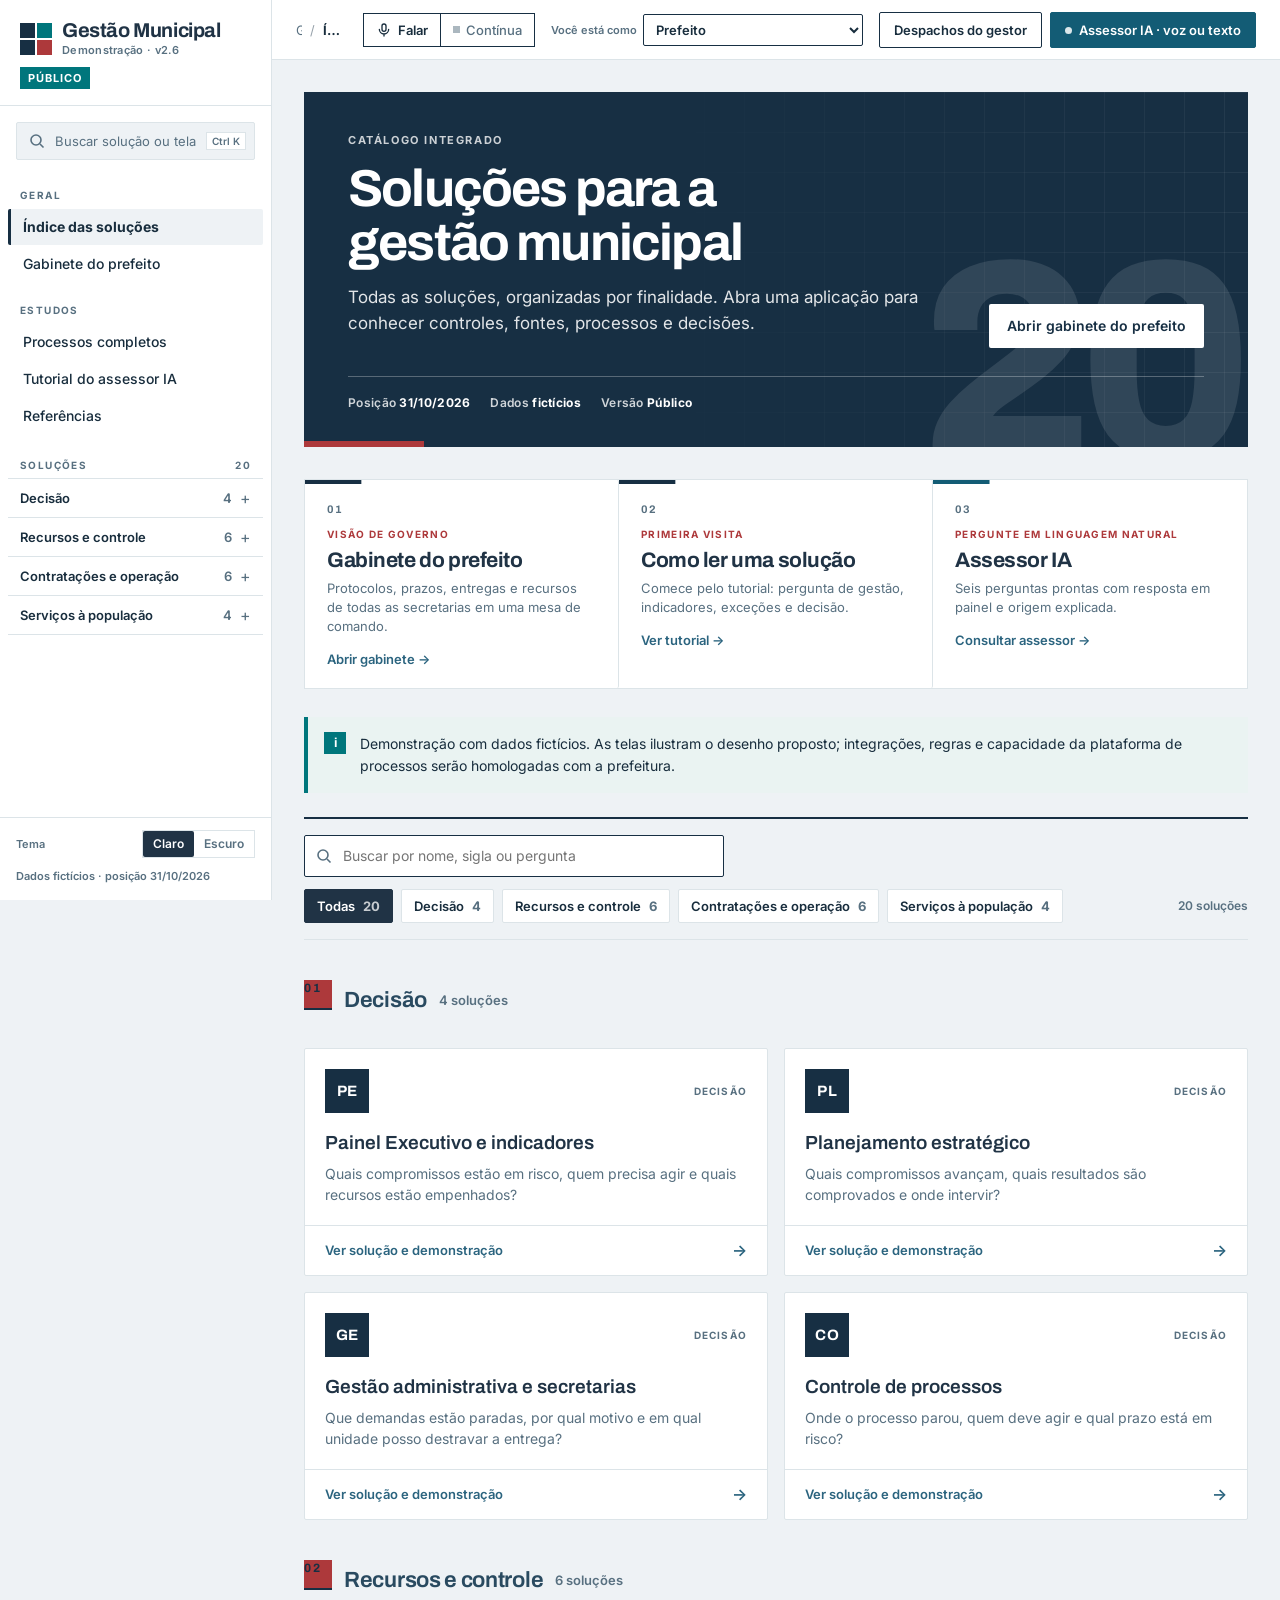
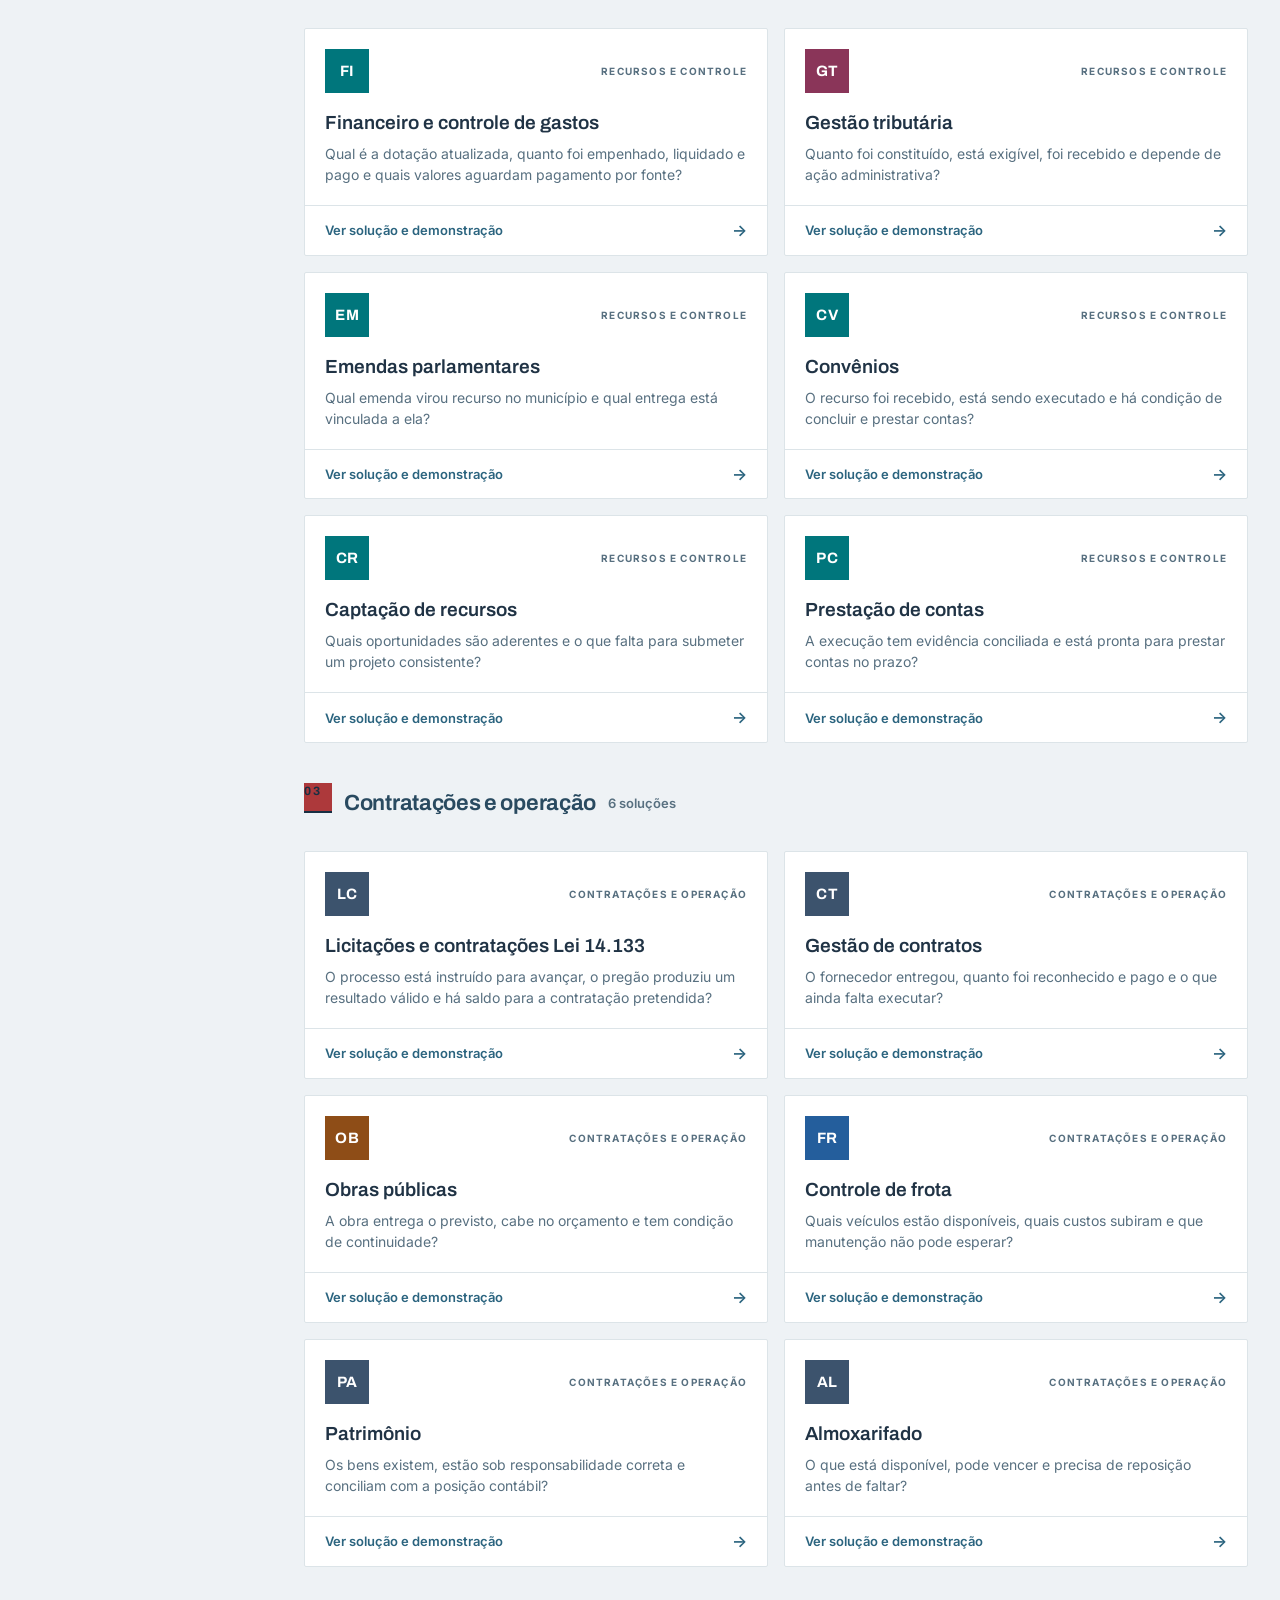
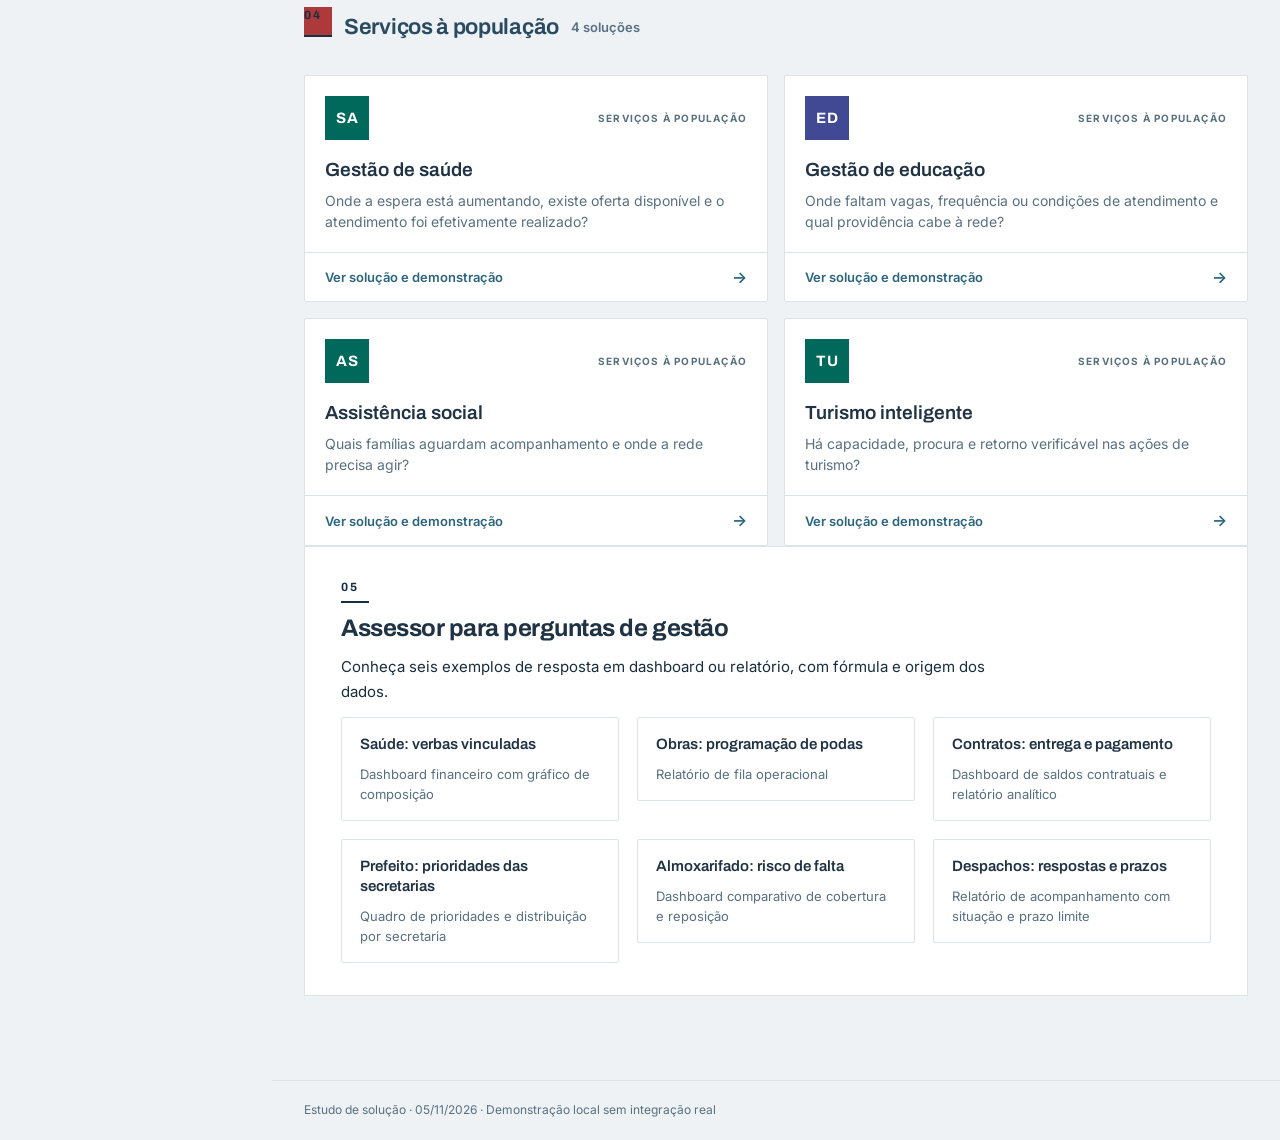
==== commit 1ee1c9ea: "Front: janela de documento, alertas de Atenção hoje, mapa Onde agir, kanban com registro de transiçã" ====
--- a/index.html
+++ b/index.html
@@ -1,4 +1,4 @@
-<!doctype html><html lang="pt-BR"><head><meta charset="utf-8"><meta name="viewport" content="width=device-width,initial-scale=1"><title>notPaper Gestão Municipal</title><style>:root{--ink:#162b3c;--muted:#526779;--navy:#102b40;--teal:#007e80;--line:#dce5e9;--bg:#f3f6f7;--red:#a23d35;--amber:#865300;--soft:#e9f5f3}*{box-sizing:border-box}body{margin:0;background:var(--bg);color:var(--ink);font:15px/1.55 'Segoe UI',Arial,sans-serif}button,input,select,textarea{font:inherit}button,a,input,select,textarea{outline-offset:4px}button{cursor:pointer}button:disabled{cursor:default;opacity:.6}a{color:#006f88}h1,h2,h3,p{margin:0 0 12px}h1{font-size:32px;line-height:1.2;letter-spacing:-.7px}h2{font-size:22px;line-height:1.3}h3{font-size:17px}p{max-width:110ch}small,.smalltext{font-size:13px}.muted{color:var(--muted)}header{background:var(--navy);color:#fff;padding:18px 28px;display:flex;align-items:center;gap:24px;flex-wrap:wrap}header strong{font-size:19px}header small{color:#c5d9df}header button{background:#ffffff16;border:1px solid #72939d;color:#fff;padding:10px 16px;border-radius:7px}nav{display:flex;gap:4px;padding:10px 24px;background:#fff;border-bottom:1px solid var(--line);overflow:auto;position:sticky;top:0;z-index:5}nav button{white-space:nowrap;border:0;background:none;padding:11px 15px;color:var(--muted);border-radius:6px}nav button.active{background:var(--navy);color:white}main{max-width:1536px;margin:auto;padding:30px 32px 70px}.titlebar{display:flex;justify-content:space-between;gap:24px;align-items:flex-start;margin-bottom:22px}.eyebrow{font-size:12px;letter-spacing:1.3px;text-transform:uppercase;color:var(--teal);font-weight:700;margin-bottom:7px}.tag{display:inline-block;background:#edf3f6;color:#31596b;padding:4px 9px;border-radius:5px;font-size:12px;font-weight:600}.notice,.note{background:#edf6f7;border-left:3px solid var(--teal);padding:12px 16px;margin:16px 0;font-size:14px}.warning{background:#fff7e9;border-color:#bc7b16}.grid{display:grid;gap:18px}.cols2{grid-template-columns:repeat(2,minmax(0,1fr))}.cols3{grid-template-columns:repeat(3,minmax(0,1fr))}.cols4{grid-template-columns:repeat(4,minmax(0,1fr))}.panel{background:white;border:1px solid var(--line);border-radius:10px;padding:22px;margin-bottom:20px;min-width:0}.panel .panel{background:#f9fbfc}.kpis{display:grid;grid-template-columns:repeat(4,minmax(0,1fr));gap:14px;margin-bottom:22px}.kpi{background:#fff;border:1px solid var(--line);border-radius:9px;padding:18px;min-width:0}.kpi label{font-size:14px;font-weight:600;display:block}.kpi strong{display:block;font-size:28px;line-height:1.25;margin:9px 0;overflow-wrap:anywhere}.kpi small{display:block;color:var(--muted);line-height:1.5}.btn{border:1px solid var(--teal);border-radius:6px;background:var(--teal);color:#fff;padding:9px 14px;display:inline-block}.btn.secondary{background:#fff;color:var(--teal)}.buttons{display:flex;gap:10px;flex-wrap:wrap;margin:12px 0}.indexgroup{margin:28px 0}.indexgroup h2{border-bottom:1px solid var(--line);padding-bottom:10px}.solution{display:flex;flex-direction:column;align-items:flex-start;text-align:left;background:white;border:1px solid var(--line);border-radius:9px;padding:18px;min-width:0;color:var(--ink)}.solution:hover{border-color:var(--teal);box-shadow:0 3px 12px #102b4010}.solution .code{color:var(--teal);font-size:12px;font-weight:800}.solution strong{font-size:17px;line-height:1.3;margin:8px 0}.solution p{font-size:14px;color:var(--muted);margin:0}.solution em{font-size:13px;margin-top:12px;color:var(--teal);font-style:normal}.tablehead{display:flex;justify-content:space-between;align-items:center;gap:14px;margin-bottom:12px;flex-wrap:wrap}.tablewrap{overflow:auto;max-width:100%;border:1px solid var(--line);border-radius:6px}table{border-collapse:collapse;min-width:100%;font-size:14px}th{text-align:left;color:#446171;background:#f1f6f8;font-weight:600;white-space:normal;min-width:120px}td,th{padding:12px 13px;border-bottom:1px solid var(--line);vertical-align:top}td{max-width:330px;min-width:110px}tr:last-child td{border-bottom:0}tbody tr:hover{background:#f4f9fa}.rowopen{background:none;border:0;color:#006f88;padding:0;text-align:left;text-decoration:underline;min-width:70px}.source{font-size:12px;color:var(--muted);margin:10px 0 0}.workflow{display:flex;overflow:auto;gap:12px;padding:8px 0 16px}.flowstep{flex:1 0 160px;border:1px solid var(--line);border-top:4px solid #b5cbd0;border-radius:6px;padding:13px;background:#f8fbfc}.flowstep.done{border-top-color:var(--teal)}.flowstep b{display:block;font-size:13px;color:var(--teal)}.flowstep span{display:block;margin-top:8px;font-size:14px}.flowstep:after{content:'→';float:right;color:#72939d}.flowstep:last-child:after{content:'✓'}details{border:1px solid var(--line);border-radius:7px;background:white;margin:12px 0}summary{cursor:pointer;font-weight:600;padding:14px 18px}details>div{padding:0 18px 18px}ul,ol{padding-left:22px;margin-top:8px}li{margin:7px 0}.barrow{display:grid;grid-template-columns:150px 1fr 130px;gap:12px;align-items:center;margin:15px 0;font-size:14px}.bartrack{background:#e9f0f3;height:16px;border-radius:3px;overflow:hidden}.barfill{height:100%;background:var(--teal)}.barfill.warn{background:#b87915}.legend{display:flex;gap:16px;flex-wrap:wrap;font-size:13px;color:var(--muted)}.dot{display:inline-block;width:10px;height:10px;background:var(--teal);border-radius:2px;margin-right:5px}.dot.amber{background:#b87915}.dot.gray{background:#b9c9cf}.stack{display:flex;height:20px;border-radius:3px;overflow:hidden;background:#e7eff2}.stack span{min-width:0}.secretary{background:white;border:1px solid var(--line);border-radius:8px;padding:18px;text-align:left;color:var(--ink)}.secretary strong{font-size:18px;display:block}.secretary span{display:block;font-size:14px;margin:6px 0}.secretary:hover{border-color:var(--teal)}.field{display:flex;flex-direction:column;gap:6px;margin:12px 0;font-size:14px}input,select,textarea{border:1px solid #b9cbd3;background:#fff;border-radius:5px;padding:10px;color:var(--ink);max-width:100%}textarea{min-height:80px;resize:vertical}input[type=checkbox]{width:18px;height:18px;accent-color:var(--teal)}.filters{display:flex;align-items:end;gap:18px;flex-wrap:wrap;margin-bottom:18px}.filters .field{margin:0}.scope{padding:10px 0;color:var(--muted);font-size:13px}.red{color:var(--red)}dialog{border:1px solid #b8ccd3;border-radius:12px;padding:0;width:min(1260px,96vw);max-height:93vh;color:var(--ink);box-shadow:0 12px 80px #001c3040}dialog::backdrop{background:#082332a8}.framehead{position:sticky;top:0;z-index:4;background:var(--navy);color:white;padding:16px 22px;display:flex;justify-content:space-between;gap:16px;align-items:center}.framehead h2{font-size:20px;margin:0}.framehead button{border:1px solid #bdd0d6;background:transparent;color:#fff;padding:7px 12px;border-radius:5px}.framebody{padding:24px;background:var(--bg)}.assistantForm{display:grid;grid-template-columns:1fr auto;gap:10px;align-items:end}.assistantForm textarea{width:100%}.ai-example{border:1px solid var(--line);border-radius:8px;padding:15px;text-align:left;background:white;color:var(--ink)}.ai-example strong{display:block;font-size:16px;margin-bottom:6px}.ai-example span{font-size:13px;color:var(--muted)}.costinput{width:110px}.proc-steps{display:flex;gap:7px;overflow:auto;margin:15px 0}.proc-steps button{flex:1 0 125px;padding:10px;background:#f4f7f9;border:1px solid var(--line);border-radius:5px}.proc-steps button.selected{border-color:var(--teal);background:#dcf1ed}.proc-steps button b{display:block}.columns,.proc-grid{display:grid;grid-template-columns:repeat(2,minmax(0,1fr));gap:18px}.proc-check{display:flex;gap:12px;margin:12px 0;align-items:start}.proc-tabs{display:flex;gap:10px;flex-wrap:wrap}.proc-tabs button{padding:10px;border:1px solid var(--line);border-radius:6px;background:white}.proc-tabs button.selected{background:var(--navy);color:white}.proc-intro{margin-bottom:18px}.empty{padding:20px;color:var(--muted);background:#fff}.export{white-space:nowrap}#toast{position:fixed;bottom:20px;left:50%;transform:translateX(-50%);background:var(--navy);color:white;padding:12px 20px;border-radius:8px;z-index:30;max-width:90vw;display:none}.audit{font-size:13px;max-height:150px;overflow:auto}footer{text-align:center;color:var(--muted);font-size:12px;padding:18px}.divider{height:1px;background:var(--line);margin:25px 0}@media(max-width:1000px){.cols4,.cols3{grid-template-columns:repeat(2,minmax(0,1fr))}.kpis{grid-template-columns:repeat(2,minmax(0,1fr))}.cols2,.columns,.proc-grid{grid-template-columns:1fr}main{padding:24px 20px}.barrow{grid-template-columns:130px 1fr 110px}}@media(max-width:600px){header{padding:15px 16px;gap:12px}header strong{font-size:17px}nav{padding:7px 10px}.titlebar{display:block}h1{font-size:27px}.cols3,.cols4{grid-template-columns:1fr}.kpis{gap:9px}.kpi{padding:13px}.kpi strong{font-size:22px}.kpi small{font-size:12px}.panel{padding:17px}main{padding:22px 14px}.barrow{grid-template-columns:1fr;gap:4px}.assistantForm{grid-template-columns:1fr}.framebody{padding:15px}.framehead{padding:13px 15px}.solution{padding:16px}.titlebar .buttons{margin-top:15px}dialog{width:98vw;max-height:96vh}.flowstep{flex-basis:170px}}@media print{header,nav,.buttons,.filters,.framehead button,#toast{display:none}body,main{background:white;padding:0}.panel,.kpi{break-inside:avoid}dialog[open]{position:static;max-height:none;width:100%;border:0}dialog[open]~*{display:none}}
+<!doctype html><html lang="pt-BR"><head><meta charset="utf-8"><meta name="viewport" content="width=device-width,initial-scale=1"><title>Gestão Municipal</title><style>:root{--ink:#162b3c;--muted:#526779;--navy:#102b40;--teal:#007e80;--line:#dce5e9;--bg:#f3f6f7;--red:#a23d35;--amber:#865300;--soft:#e9f5f3}*{box-sizing:border-box}body{margin:0;background:var(--bg);color:var(--ink);font:15px/1.55 'Segoe UI',Arial,sans-serif}button,input,select,textarea{font:inherit}button,a,input,select,textarea{outline-offset:4px}button{cursor:pointer}button:disabled{cursor:default;opacity:.6}a{color:#006f88}h1,h2,h3,p{margin:0 0 12px}h1{font-size:32px;line-height:1.2;letter-spacing:-.7px}h2{font-size:22px;line-height:1.3}h3{font-size:17px}p{max-width:110ch}small,.smalltext{font-size:13px}.muted{color:var(--muted)}header{background:var(--navy);color:#fff;padding:18px 28px;display:flex;align-items:center;gap:24px;flex-wrap:wrap}header strong{font-size:19px}header small{color:#c5d9df}header button{background:#ffffff16;border:1px solid #72939d;color:#fff;padding:10px 16px;border-radius:7px}nav{display:flex;gap:4px;padding:10px 24px;background:#fff;border-bottom:1px solid var(--line);overflow:auto;position:sticky;top:0;z-index:5}nav button{white-space:nowrap;border:0;background:none;padding:11px 15px;color:var(--muted);border-radius:6px}nav button.active{background:var(--navy);color:white}main{max-width:1536px;margin:auto;padding:30px 32px 70px}.titlebar{display:flex;justify-content:space-between;gap:24px;align-items:flex-start;margin-bottom:22px}.eyebrow{font-size:12px;letter-spacing:1.3px;text-transform:uppercase;color:var(--teal);font-weight:700;margin-bottom:7px}.tag{display:inline-block;background:#edf3f6;color:#31596b;padding:4px 9px;border-radius:5px;font-size:12px;font-weight:600}.notice,.note{background:#edf6f7;border-left:3px solid var(--teal);padding:12px 16px;margin:16px 0;font-size:14px}.warning{background:#fff7e9;border-color:#bc7b16}.grid{display:grid;gap:18px}.cols2{grid-template-columns:repeat(2,minmax(0,1fr))}.cols3{grid-template-columns:repeat(3,minmax(0,1fr))}.cols4{grid-template-columns:repeat(4,minmax(0,1fr))}.panel{background:white;border:1px solid var(--line);border-radius:10px;padding:22px;margin-bottom:20px;min-width:0}.panel .panel{background:#f9fbfc}.kpis{display:grid;grid-template-columns:repeat(4,minmax(0,1fr));gap:14px;margin-bottom:22px}.kpi{background:#fff;border:1px solid var(--line);border-radius:9px;padding:18px;min-width:0}.kpi label{font-size:14px;font-weight:600;display:block}.kpi strong{display:block;font-size:28px;line-height:1.25;margin:9px 0;overflow-wrap:anywhere}.kpi small{display:block;color:var(--muted);line-height:1.5}.btn{border:1px solid var(--teal);border-radius:6px;background:var(--teal);color:#fff;padding:9px 14px;display:inline-block}.btn.secondary{background:#fff;color:var(--teal)}.buttons{display:flex;gap:10px;flex-wrap:wrap;margin:12px 0}.indexgroup{margin:28px 0}.indexgroup h2{border-bottom:1px solid var(--line);padding-bottom:10px}.solution{display:flex;flex-direction:column;align-items:flex-start;text-align:left;background:white;border:1px solid var(--line);border-radius:9px;padding:18px;min-width:0;color:var(--ink)}.solution:hover{border-color:var(--teal);box-shadow:0 3px 12px #102b4010}.solution .code{color:var(--teal);font-size:12px;font-weight:800}.solution strong{font-size:17px;line-height:1.3;margin:8px 0}.solution p{font-size:14px;color:var(--muted);margin:0}.solution em{font-size:13px;margin-top:12px;color:var(--teal);font-style:normal}.tablehead{display:flex;justify-content:space-between;align-items:center;gap:14px;margin-bottom:12px;flex-wrap:wrap}.tablewrap{overflow:auto;max-width:100%;border:1px solid var(--line);border-radius:6px}table{border-collapse:collapse;min-width:100%;font-size:14px}th{text-align:left;color:#446171;background:#f1f6f8;font-weight:600;white-space:normal;min-width:120px}td,th{padding:12px 13px;border-bottom:1px solid var(--line);vertical-align:top}td{max-width:330px;min-width:110px}tr:last-child td{border-bottom:0}tbody tr:hover{background:#f4f9fa}.rowopen{background:none;border:0;color:#006f88;padding:0;text-align:left;text-decoration:underline;min-width:70px}.source{font-size:12px;color:var(--muted);margin:10px 0 0}.workflow{display:flex;overflow:auto;gap:12px;padding:8px 0 16px}.flowstep{flex:1 0 160px;border:1px solid var(--line);border-top:4px solid #b5cbd0;border-radius:6px;padding:13px;background:#f8fbfc}.flowstep.done{border-top-color:var(--teal)}.flowstep b{display:block;font-size:13px;color:var(--teal)}.flowstep span{display:block;margin-top:8px;font-size:14px}.flowstep:after{content:'→';float:right;color:#72939d}.flowstep:last-child:after{content:'✓'}details{border:1px solid var(--line);border-radius:7px;background:white;margin:12px 0}summary{cursor:pointer;font-weight:600;padding:14px 18px}details>div{padding:0 18px 18px}ul,ol{padding-left:22px;margin-top:8px}li{margin:7px 0}.barrow{display:grid;grid-template-columns:150px 1fr 130px;gap:12px;align-items:center;margin:15px 0;font-size:14px}.bartrack{background:#e9f0f3;height:16px;border-radius:3px;overflow:hidden}.barfill{height:100%;background:var(--teal)}.barfill.warn{background:#b87915}.legend{display:flex;gap:16px;flex-wrap:wrap;font-size:13px;color:var(--muted)}.dot{display:inline-block;width:10px;height:10px;background:var(--teal);border-radius:2px;margin-right:5px}.dot.amber{background:#b87915}.dot.gray{background:#b9c9cf}.stack{display:flex;height:20px;border-radius:3px;overflow:hidden;background:#e7eff2}.stack span{min-width:0}.secretary{background:white;border:1px solid var(--line);border-radius:8px;padding:18px;text-align:left;color:var(--ink)}.secretary strong{font-size:18px;display:block}.secretary span{display:block;font-size:14px;margin:6px 0}.secretary:hover{border-color:var(--teal)}.field{display:flex;flex-direction:column;gap:6px;margin:12px 0;font-size:14px}input,select,textarea{border:1px solid #b9cbd3;background:#fff;border-radius:5px;padding:10px;color:var(--ink);max-width:100%}textarea{min-height:80px;resize:vertical}input[type=checkbox]{width:18px;height:18px;accent-color:var(--teal)}.filters{display:flex;align-items:end;gap:18px;flex-wrap:wrap;margin-bottom:18px}.filters .field{margin:0}.scope{padding:10px 0;color:var(--muted);font-size:13px}.red{color:var(--red)}dialog{border:1px solid #b8ccd3;border-radius:12px;padding:0;width:min(1260px,96vw);max-height:93vh;color:var(--ink);box-shadow:0 12px 80px #001c3040}dialog::backdrop{background:#082332a8}.framehead{position:sticky;top:0;z-index:4;background:var(--navy);color:white;padding:16px 22px;display:flex;justify-content:space-between;gap:16px;align-items:center}.framehead h2{font-size:20px;margin:0}.framehead button{border:1px solid #bdd0d6;background:transparent;color:#fff;padding:7px 12px;border-radius:5px}.framebody{padding:24px;background:var(--bg)}.assistantForm{display:grid;grid-template-columns:1fr auto;gap:10px;align-items:end}.assistantForm textarea{width:100%}.ai-example{border:1px solid var(--line);border-radius:8px;padding:15px;text-align:left;background:white;color:var(--ink)}.ai-example strong{display:block;font-size:16px;margin-bottom:6px}.ai-example span{font-size:13px;color:var(--muted)}.costinput{width:110px}.proc-steps{display:flex;gap:7px;overflow:auto;margin:15px 0}.proc-steps button{flex:1 0 125px;padding:10px;background:#f4f7f9;border:1px solid var(--line);border-radius:5px}.proc-steps button.selected{border-color:var(--teal);background:#dcf1ed}.proc-steps button b{display:block}.columns,.proc-grid{display:grid;grid-template-columns:repeat(2,minmax(0,1fr));gap:18px}.proc-check{display:flex;gap:12px;margin:12px 0;align-items:start}.proc-tabs{display:flex;gap:10px;flex-wrap:wrap}.proc-tabs button{padding:10px;border:1px solid var(--line);border-radius:6px;background:white}.proc-tabs button.selected{background:var(--navy);color:white}.proc-intro{margin-bottom:18px}.empty{padding:20px;color:var(--muted);background:#fff}.export{white-space:nowrap}#toast{position:fixed;bottom:20px;left:50%;transform:translateX(-50%);background:var(--navy);color:white;padding:12px 20px;border-radius:8px;z-index:30;max-width:90vw;display:none}.audit{font-size:13px;max-height:150px;overflow:auto}footer{text-align:center;color:var(--muted);font-size:12px;padding:18px}.divider{height:1px;background:var(--line);margin:25px 0}@media(max-width:1000px){.cols4,.cols3{grid-template-columns:repeat(2,minmax(0,1fr))}.kpis{grid-template-columns:repeat(2,minmax(0,1fr))}.cols2,.columns,.proc-grid{grid-template-columns:1fr}main{padding:24px 20px}.barrow{grid-template-columns:130px 1fr 110px}}@media(max-width:600px){header{padding:15px 16px;gap:12px}header strong{font-size:17px}nav{padding:7px 10px}.titlebar{display:block}h1{font-size:27px}.cols3,.cols4{grid-template-columns:1fr}.kpis{gap:9px}.kpi{padding:13px}.kpi strong{font-size:22px}.kpi small{font-size:12px}.panel{padding:17px}main{padding:22px 14px}.barrow{grid-template-columns:1fr;gap:4px}.assistantForm{grid-template-columns:1fr}.framebody{padding:15px}.framehead{padding:13px 15px}.solution{padding:16px}.titlebar .buttons{margin-top:15px}dialog{width:98vw;max-height:96vh}.flowstep{flex-basis:170px}}@media print{header,nav,.buttons,.filters,.framehead button,#toast{display:none}body,main{background:white;padding:0}.panel,.kpi{break-inside:avoid}dialog[open]{position:static;max-height:none;width:100%;border:0}dialog[open]~*{display:none}}
 
 .grid{align-items:start}.kpi strong{overflow-wrap:normal;word-break:normal}.framehead button{white-space:nowrap;flex-shrink:0}@media(max-width:600px){.kpis{grid-template-columns:1fr}.kpi strong{font-size:26px;white-space:nowrap}.kpi label{font-size:15px}.kpi small{font-size:13px}.framehead h2{font-size:18px}.secretary{padding:15px}.framehead button{padding:8px}.framebody{padding:14px}}
 body{font-variant-numeric:tabular-nums}.numeric{text-align:right!important;white-space:nowrap;font-variant-numeric:tabular-nums}th.numeric{text-align:right!important}td.numeric{min-width:95px}.date-cell{white-space:nowrap;font-variant-numeric:tabular-nums}.kpi{display:flex;flex-direction:column;min-height:174px}.kpi>label{min-height:44px;display:flex;align-items:flex-end}.kpi>strong{min-height:39px;margin:8px 0 10px}.kpi>small{margin-top:auto}.management-breadcrumb{display:flex;align-items:center;flex-wrap:wrap;gap:10px;margin:0 0 18px}.management-breadcrumb button{border:0;background:#fff;color:#006d7a;padding:7px 12px;border-radius:5px}.management-filters{background:#fff;padding:16px;border:1px solid var(--line);border-radius:8px}.management-filters .field{flex:1;min-width:210px}.management-stats{display:grid;grid-template-columns:repeat(6,minmax(0,1fr));gap:12px;margin:22px 0}.management-stat{text-align:left;background:#fff;border:1px solid var(--line);border-top:4px solid #1c5772;border-radius:8px;padding:15px;color:var(--ink);display:grid;grid-template-rows:44px 48px minmax(45px,1fr) 24px;gap:6px}.management-stat>span{font-size:14px;font-weight:600;display:flex;align-items:end}.management-stat>strong{font-size:34px;line-height:48px}.management-stat>small{color:var(--muted);font-size:12px;line-height:1.5}.management-stat>em{font-style:normal;color:#006d7a;font-size:12px}.management-stat.ontime{border-top-color:#007f79}.management-stat.late{border-top-color:#b64b43}.management-stat.unknown,.management-stat.due{border-top-color:#a97820}.management-summary{display:grid;grid-template-columns:minmax(0,1.4fr) minmax(0,1fr);gap:24px;background:#e7f1f3;border:1px solid #bfd4db;border-radius:10px;padding:22px;margin-bottom:22px}.management-summary h2{font-size:21px}.management-summary p{margin-bottom:0}.summary-actions{display:grid;grid-template-columns:repeat(3,minmax(0,1fr));gap:8px}.summary-actions button{display:flex;flex-direction:column;align-items:center;justify-content:center;text-align:center;gap:10px;padding:12px;background:#fff;border:1px solid #c9dce1;border-radius:7px;color:var(--ink)}.summary-actions b{font-size:28px}.summary-actions span{font-size:13px}.management-chart-grid{grid-template-columns:minmax(0,.8fr) minmax(0,1.4fr)}.management-chart-grid>.panel{height:100%}.composition{display:grid;grid-template-columns:190px 1fr;align-items:center;gap:15px;min-height:265px}.composition svg{width:190px;max-width:100%}.composition-labels button{border:0;background:transparent;color:var(--ink);display:grid;grid-template-columns:1fr 35px 50px;gap:7px;width:100%;padding:12px 0;text-align:left;border-bottom:1px solid var(--line)}.composition-labels b,.composition-labels small{text-align:right}.status-dot{width:10px;height:10px;display:inline-block;margin-right:7px;border-radius:2px;background:#7b919a}.status-dot.ontime,.rank-segment.ontime{background:#007f79}.status-dot.late,.rank-segment.late{background:#b64b43}.status-dot.unknown,.rank-segment.unknown{background:#a97820}.rank-head,.rank-row{display:grid;grid-template-columns:140px minmax(0,1fr) 40px;align-items:center;gap:10px}.rank-head{font-size:11px;color:var(--muted);margin-bottom:8px}.rank-row{margin:12px 0;min-height:26px}.unit-link{background:none;border:0;padding:0;text-align:left;color:#006f88;font-weight:600;font-size:13px}.rank-track{display:flex;height:25px;background:#eef3f5;border-radius:4px;overflow:hidden}.rank-segment{border:0;color:#fff;font-size:12px;padding:0;min-width:0}.rank-segment:hover{filter:brightness(.88)}.count-link{border:0;border-radius:4px;padding:6px 9px;background:#eef3f6;color:#204356;font-weight:700;min-width:38px}.count-link.late{background:#f8e9e6;color:#9a3c35}.count-link.ontime{background:#e4f3ed;color:#00685f}.count-link.unknown{background:#fbf0dd;color:#855c14}.management-table td,.management-table th{min-width:100px}.management-table td:first-child,.management-table th:first-child{min-width:190px}.management-legend{display:flex;gap:16px;flex-wrap:wrap;font-size:12px;color:var(--muted);margin-top:18px}.aging-row{display:grid;grid-template-columns:115px 1fr 35px;align-items:center;gap:12px;width:100%;border:0;background:transparent;color:var(--ink);text-align:left;margin:18px 0;padding:5px 0}.aging-row b{text-align:right}.aging-track{height:18px;border-radius:4px;overflow:hidden;background:#e9f0f3}.aging-track i{display:block;background:#2b6e91;height:100%}.trend-chart{width:100%;height:auto;min-height:170px;display:block}.status{display:inline-block;padding:4px 8px;border-radius:4px;white-space:nowrap;font-size:12px;font-weight:600;background:#e9f0f3}.status.ontime{background:#e4f3ed;color:#00685f}.status.late{background:#f8e9e6;color:#9a3c35}.status.unknown{background:#fbf0dd;color:#855c14}.protocol-table small{display:block;color:var(--muted);margin-top:6px;line-height:1.4}.cell-subject{display:block;font-weight:500;margin-top:5px;min-width:180px}.protocol-timeline{list-style:none;padding-left:0}.protocol-timeline li{border-left:3px solid #70a5b4;padding:8px 0 15px 18px;margin:0}.protocol-timeline li span,.protocol-timeline li small{display:block}.protocol-timeline li small{color:var(--muted)}.clickable{cursor:pointer}.service-scorecards{display:grid;grid-template-columns:repeat(3,minmax(0,1fr));gap:14px}.service-scorecard{background:#f8fbfc;border:1px solid var(--line);border-radius:8px;padding:18px;display:flex;flex-direction:column;min-height:220px}.service-scorecard h3{font-size:15px;min-height:44px}.service-scorecard strong{font-size:27px;display:block;margin:8px 0}.service-scorecard p{font-size:13px;color:var(--muted)}.service-scorecard .buttons{margin-top:auto}.management-sourcebutton{background:none;border:0;color:#006f88;padding:0;font-size:12px;text-decoration:underline}@media(max-width:1200px){.management-stats{grid-template-columns:repeat(3,minmax(0,1fr))}.management-chart-grid{grid-template-columns:1fr 1.35fr}.composition{grid-template-columns:1fr;gap:0;min-height:0;justify-items:center}.composition-labels{width:100%}.management-summary{grid-template-columns:1fr}.rank-head,.rank-row{grid-template-columns:125px 1fr 35px}}@media(max-width:800px){.management-chart-grid{grid-template-columns:1fr}.service-scorecards{grid-template-columns:repeat(2,minmax(0,1fr))}.composition{grid-template-columns:160px 1fr;gap:15px}.composition svg{width:160px}}@media(max-width:600px){.management-stats{grid-template-columns:repeat(2,minmax(0,1fr));gap:9px}.management-stat{padding:12px;grid-template-rows:44px 42px minmax(55px,1fr) 24px}.management-stat>strong{font-size:30px}.management-summary{padding:17px}.summary-actions{grid-template-columns:1fr}.summary-actions button{flex-direction:row;justify-content:start}.summary-actions b{min-width:40px}.composition{grid-template-columns:130px 1fr;gap:10px}.composition svg{width:130px}.composition-labels button{grid-template-columns:1fr 26px;gap:5px;font-size:12px}.composition-labels small{display:none}.rank-head,.rank-row{grid-template-columns:105px minmax(0,1fr) 35px;gap:7px}.rank-head{font-size:10px}.unit-link{font-size:12px}.rank-row{margin:14px 0}.service-scorecards{grid-template-columns:1fr}.service-scorecard{min-height:0}.management-summary h2{font-size:20px}}
@@ -1321,6 +1321,84 @@
   .np-dcol { scroll-snap-align:start; }
 }
 @media (prefers-reduced-motion: reduce) { .np-dcol { transition:none; } }
+/* D-061: arrastar com mouse e toque + registro da transição */
+.np-dcard[data-np-dmov] { user-select:none; -webkit-user-select:none; }
+.np-dhandle { cursor:grab; touch-action:none; font-size:16px; line-height:16px; color:var(--np-muted); padding:2px 4px; margin:-2px 2px -2px -4px; }
+.np-dcard-top { justify-content:flex-start; }
+.np-dcard-top .np-did { margin-left:auto; }
+.np-dghost { position:fixed; left:0; top:0; z-index:50; pointer-events:none; opacity:.92; box-shadow:0 8px 24px rgba(16,43,64,.25); transform:translate(-9999px,-9999px); }
+.np-dtrans-path { display:flex; flex-wrap:wrap; align-items:center; gap:8px 12px; padding:12px 14px; border:1px solid var(--np-line); background:var(--np-surface-2); font-size:14px; }
+.np-dtrans-path i { font-style:normal; color:var(--np-teal); font-weight:700; }
+.np-dtrans-path em { flex-basis:100%; font-style:normal; color:var(--np-muted); font-size:13px; }
+.np-dtrans-who { margin:10px 0 0; padding:8px 12px; border-left:4px solid var(--np-amber); background:var(--np-amber-soft); font-size:13px; }
+.np-dreq { font:600 11px var(--np-sans); color:var(--np-red); margin-left:6px; }
+.np-dcheck { display:flex; gap:8px; align-items:flex-start; font-size:14px; margin:4px 0; }
+.np-dfiles { list-style:none; margin:6px 0 0; padding:0; display:grid; gap:2px; font-size:13px; }
+.np-dfiles small { color:var(--np-muted); }
+.np-dmove { display:block; font-size:12px; color:var(--np-muted); }
+
+/* notPaper Modernist — janela grande de documento (D-061) */
+dialog.np-docdlg { width:min(1100px, 96vw); height:min(94vh, 1200px); max-width:none; max-height:none; padding:0; border:1px solid var(--np-line-strong); background:var(--np-page); color:var(--np-ink); display:none; flex-direction:column; }
+dialog.np-docdlg[open] { display:flex; }
+dialog.np-docdlg::backdrop { background:rgba(11,20,27,.6); }
+.np-doc-bar { display:flex; flex-wrap:wrap; align-items:center; gap:8px 12px; padding:10px 14px; background:var(--np-navy); color:#fff; }
+.np-doc-name { flex:1 1 240px; min-width:0; font:600 14px/20px var(--np-sans); overflow-wrap:anywhere; }
+.np-doc-tools { display:flex; flex-wrap:wrap; align-items:center; gap:6px; }
+.np-doc-tools button { font:600 13px var(--np-sans); padding:6px 10px; border:1px solid rgba(255,255,255,.45); background:transparent; color:#fff; cursor:pointer; }
+.np-doc-tools button:hover, .np-doc-tools button:focus-visible { background:rgba(255,255,255,.14); outline:none; }
+.np-doc-z { font:600 12px var(--np-sans); min-width:42px; text-align:center; }
+dialog.np-docdlg:not(.np-doc-multi) [data-dv="prev"], dialog.np-docdlg:not(.np-doc-multi) [data-dv="next"] { display:none; }
+.np-doc-stage { flex:1; overflow:auto; padding:24px; display:flex; justify-content:center; align-items:flex-start; background:var(--np-surface-2); }
+.np-doc-paper.np-paper { width:min(780px, 100%); max-width:none; margin:0; font-size:calc(16px * var(--np-dz, 1)); transform-origin:top center; position:relative; }
+.np-doc-paper.np-paper h4 { font-size:1.45em; }
+.np-doc-img { max-width:calc(100% * var(--np-dz, 1)); width:auto; height:auto; background:#fff; }
+.np-doc-pdf { width:100%; height:100%; min-height:70vh; border:0; background:#fff; }
+.np-doc-txt { white-space:pre-wrap; font-family:var(--np-mono, monospace); }
+.np-doc-empty { color:var(--np-muted); }
+/* nos autos: a folha é clicável para ampliar */
+.np-viewer-stage .np-paper { cursor:zoom-in; }
+.np-ampliar { font-weight:600; }
+@media (max-width:640px) { .np-doc-stage { padding:10px; } dialog.np-docdlg { width:100vw; height:100vh; } }
+
+/* notPaper Modernist — Atenção hoje e mapa de onde agir (D-061) */
+.np-attn-body { padding:18px 20px 22px; overflow:auto; display:grid; gap:16px; }
+.np-attn-hd h3 { margin:0 0 4px; font:700 20px/1.25 var(--np-display); color:var(--np-ink-2); }
+.np-attn-hd h3 span { font-weight:600; color:var(--np-muted); font-size:15px; }
+.np-attn-hd p { margin:0; font-size:14px; color:var(--np-muted); }
+.np-attn-crit { color:var(--np-red); }
+.np-attn-g h4 { margin:0 0 6px; font:700 14px/1.3 var(--np-sans); color:var(--np-ink-2); text-transform:uppercase; letter-spacing:.04em; }
+.np-attn-g h4 em { font-style:normal; margin-left:6px; padding:0 7px; border:1px solid var(--np-line-strong); font-size:12px; color:var(--np-muted); }
+.np-attn-g ul { list-style:none; margin:0; padding:0; display:grid; gap:4px; }
+.np-attn-it { all:unset; box-sizing:border-box; width:100%; display:grid; grid-template-columns:minmax(0,1fr) auto; column-gap:12px; padding:9px 12px; border:1px solid var(--np-line); border-left:4px solid var(--np-amber); background:var(--np-surface); cursor:pointer; }
+.np-attn-it b { font:600 14px/19px var(--np-sans); color:var(--np-ink); }
+.np-attn-it small { grid-column:1; font-size:12.5px; color:var(--np-muted); }
+.np-attn-it i { grid-column:2; grid-row:1 / span 2; align-self:center; font-style:normal; color:var(--np-teal); }
+.np-attn-it.np-attn-s3 { border-left-color:var(--np-red); background:var(--np-red-soft); }
+.np-attn-it.np-attn-s3 b { font-weight:800; color:var(--np-red); }
+.np-attn-it:hover, .np-attn-it:focus-visible { border-color:var(--np-teal); outline:none; }
+.np-attn-none { color:var(--np-muted); }
+.np-attn-foot { display:flex; justify-content:flex-end; }
+.np-attn-foot button, .np-attn-banner button { font:600 14px var(--np-sans); padding:9px 14px; border:1px solid var(--np-primary); background:var(--np-primary); color:var(--np-on-accent); cursor:pointer; }
+/* chegada na solução */
+.np-attn-banner { display:flex; flex-wrap:wrap; gap:10px 16px; align-items:center; justify-content:space-between; margin:0 0 16px; padding:12px 16px; border:1px solid var(--np-amber); border-left:6px solid var(--np-amber); background:var(--np-amber-soft); font-size:14px; }
+.np-attn-banner button { background:transparent; color:var(--np-ink); border-color:var(--np-line-strong); padding:6px 10px; font-size:13px; }
+tr.np-attn-hl > td, tr.np-attn-hl > th { font-weight:700 !important; background:var(--np-amber-soft) !important; }
+tr.np-attn-hl > td:first-child { box-shadow:inset 4px 0 0 var(--np-red); }
+.np-attn-sec { outline:2px solid var(--np-amber); outline-offset:2px; }
+/* briefing: mapa de onde agir */
+.np-amap { grid-column:1 / -1; display:grid; gap:8px; margin-top:6px; padding-top:14px; border-top:1px solid var(--np-line); }
+.np-amap-hd p { margin:4px 0 0; font-size:14px; }
+.np-amap-tw { overflow-x:auto; border:1px solid var(--np-line); }
+.np-amap-t { width:100%; border-collapse:collapse; font-size:13px; }
+.np-amap-t th { text-align:left; font:600 11px/15px var(--np-sans); letter-spacing:.04em; text-transform:uppercase; color:var(--np-muted); padding:7px 8px; border-bottom:2px solid var(--np-line-strong); white-space:nowrap; }
+.np-amap-t tbody th { text-transform:none; letter-spacing:0; font:600 13px var(--np-sans); color:var(--np-ink); border-bottom:1px solid var(--np-line); }
+.np-amap-t td { padding:3px 4px; border-bottom:1px solid var(--np-line); text-align:center; }
+.np-amap-c { all:unset; box-sizing:border-box; display:block; width:100%; padding:5px 6px; font:700 13px var(--np-sans); font-variant-numeric:tabular-nums; cursor:pointer; color:var(--np-ink); }
+.np-amap-l1 { background:rgba(169,106,0,.10); } .np-amap-l2 { background:rgba(169,106,0,.22); } .np-amap-l3 { background:rgba(169,106,0,.36); } .np-amap-l4 { background:rgba(169,106,0,.52); }
+.np-amap-crit { background:var(--np-red-soft); color:var(--np-red); box-shadow:inset 0 0 0 1px var(--np-red); }
+.np-amap-c:hover, .np-amap-c:focus-visible { outline:2px solid var(--np-teal); outline-offset:-2px; }
+.np-amap-z { color:var(--np-muted); }
+.np-amap-note { margin:0; font-size:12px; color:var(--np-muted); }
 
 /* notPaper Modernist — barra de funcionalidades nas subtelas (D-042) */
 .np-subbar { position:sticky; top:0; z-index:5; display:flex; flex-wrap:wrap; align-items:center; gap:6px; margin:-4px 0 16px; padding:8px 10px; background:var(--np-surface); border:1px solid var(--np-line); border-left:4px solid var(--np-teal); }
@@ -1785,7 +1863,7 @@
   function toDarkLine(o) { var L = lum(o); if (o.a === 0 || L < 0.6) return null; return '#2a3a47'; }
   var SKIP = /^(SCRIPT|STYLE|svg|path|circle|rect|line|polyline|polygon|g|text|tspan|defs|BR)$/;
   function adapt(el) {
-    if (el.nodeType !== 1 || SKIP.test(el.tagName) || el.closest('body > header, .np-side, .np-top, .np-pal-wrap, .np-cat-tools, .np-card-top, .titlebar, .np-toc, .dispatch-summary, .np-ledger, .np-autos, .np-start, .np-brief, .np-pager, .np-geo, .np-geomap, .np-mapdlg, .np-askdlg, .np-despdlg, .np-dalert, .np-subbar, .np-cf-ct, .np-cf-chip, .np-orc, .np-orc-div, .np-drill, .leaflet-container')) return;
+    if (el.nodeType !== 1 || SKIP.test(el.tagName) || el.closest('body > header, .np-side, .np-top, .np-pal-wrap, .np-cat-tools, .np-card-top, .titlebar, .np-toc, .dispatch-summary, .np-ledger, .np-autos, .np-start, .np-brief, .np-pager, .np-geo, .np-geomap, .np-mapdlg, .np-askdlg, .np-despdlg, .np-dalert, .np-subbar, .np-cf-ct, .np-cf-chip, .np-orc, .np-orc-div, .np-drill, .np-docdlg, .np-attndlg, .np-amap, .np-attn-banner, .leaflet-container')) return;
     var cs = getComputedStyle(el), s = el.style, o;
     if ((o = parse(cs.backgroundColor)) && (o = toDarkBg(o))) s.setProperty('background-color', o, 'important');
     if (cs.backgroundImage && cs.backgroundImage.indexOf('gradient') > -1 && /rgb\((2[0-9]{2}),\s*(2[0-9]{2})/.test(cs.backgroundImage)) s.setProperty('background-image', 'none', 'important');
@@ -2447,14 +2525,14 @@
         return '<li><button type="button" data-np-doc="' + i + '" aria-pressed="' + (i === 2) + '"><span class="np-fl">fl. ' + String(i + 1).padStart(2, '0') + '</span>' +
           '<span class="np-doc-t"><b>' + esc(it.t) + '</b><small><em class="np-k np-k-' + it.type + '">' + it.k + '</em>' + esc(it.d) + '</small></span></button></li>';
       }).join('') + '</ol>' +
-      '<div class="np-viewer" aria-live="polite"><div class="np-viewer-bar"><span class="np-viewer-name"></span><span class="np-viewer-tools"><button type="button" data-np-zoom="-1" aria-label="Diminuir">−</button><button type="button" data-np-zoom="1" aria-label="Aumentar">+</button><button type="button" data-np-step="-1" aria-label="Peça anterior">‹</button><button type="button" data-np-step="1" aria-label="Próxima peça">›</button></span></div>' +
+      '<div class="np-viewer" aria-live="polite"><div class="np-viewer-bar"><span class="np-viewer-name"></span><span class="np-viewer-tools"><button type="button" class="np-ampliar" data-np-ampliar aria-label="Abrir o documento em janela grande" title="Abrir em janela grande">⤢ Ampliar</button><button type="button" data-np-zoom="-1" aria-label="Diminuir">−</button><button type="button" data-np-zoom="1" aria-label="Aumentar">+</button><button type="button" data-np-step="-1" aria-label="Peça anterior">‹</button><button type="button" data-np-step="1" aria-label="Próxima peça">›</button></span></div>' +
       '<div class="np-viewer-stage"><article class="np-paper"></article></div></div>';
     var wide = !!body.querySelector('.contract360, .tourism-master, .g360-financial');
     if (wide) { box.classList.add('np-autos-wide'); var first = body.firstElementChild; body.insertBefore(box, first ? first.nextSibling : null); }
     else { body.appendChild(box); body.classList.add('np-has-autos'); }
     var cur = 2, zoom = 1, fields = fieldsOf(body);
-    function paper(i) {
-      var it = items[i], p = $('.np-paper', box), sig = (hash(num + i) >>> 0).toString(16).toUpperCase().padStart(8, '0');
+    function paperHtml(i) {
+      var it = items[i], sig = (hash(num + i) >>> 0).toString(16).toUpperCase().padStart(8, '0');
       var head = '<div class="np-paper-head"><span class="np-brasao" aria-hidden="true"><i></i><i></i><i></i><i></i></span><div><b>Prefeitura Municipal (fictícia)</b><small>' + esc(sec) + '</small></div><span class="np-paper-fl">fl. ' + String(i + 1).padStart(2, '0') + '</span></div>' +
         '<p class="np-paper-proc">Processo nº ' + num + ' · ' + esc(title) + '</p><h4>' + esc(it.t) + '</h4>';
       var bodyHtml;
@@ -2465,13 +2543,21 @@
       else if (it.type === 'anexo') bodyHtml = '<div class="np-paper-attach"><span>' + (/foto|imagem/i.test(it.t + it.d) ? '▦ ▦<br>▦ ▦' : /planilha|csv|xlsx/i.test(it.t + it.d) ? '▤' : '▭') + '</span><p>' + esc(it.t) + '<br><small>' + esc(it.d) + ' · arquivo ilustrativo</small></p></div>';
       else bodyHtml = '<p>Documento integrante dos autos referente a <b>' + esc(title) + '</b>.</p>' + (fields.length ? '<dl class="np-paper-dl">' + fields.slice(0, 5).map(function (f) { return '<dt>' + esc(f[0]) + '</dt><dd>' + esc(f[1]) + '</dd>'; }).join('') + '</dl>' : '') + '<p class="np-paper-lines" aria-hidden="true"><i></i><i></i><i></i><i style="width:62%"></i></p>';
       var foot = it.type === 'desp' || it.type === 'anexo' ? '' : '<div class="np-paper-sign"><span>Assinado eletronicamente em ' + esc(/\d\d\/\d\d\/\d{4}/.test(it.d) ? it.d : '31/10/2026') + '</span><code>Código verificador ' + sig + '</code></div>';
-      p.innerHTML = head + bodyHtml + foot + '<div class="np-paper-mark" aria-hidden="true">SIMULAÇÃO</div>';
+      return head + bodyHtml + foot + '<div class="np-paper-mark" aria-hidden="true">SIMULAÇÃO</div>';
+    }
+    function paper(i) {
+      var it = items[i], p = $('.np-paper', box);
+      p.innerHTML = paperHtml(i);
       p.style.setProperty('--np-zoom', zoom);
       $('.np-viewer-name', box).textContent = 'fl. ' + String(i + 1).padStart(2, '0') + ' de ' + items.length + ' · ' + it.t;
       $$('[data-np-doc]', box).forEach(function (b) { b.setAttribute('aria-pressed', String(+b.dataset.npDoc === i)); });
     }
+    function ampliar() { if (window.NP_DOCVIEW) window.NP_DOCVIEW.open({ pages:items.map(function (it, i) { return { name:'Autos nº ' + num + ' · fl. ' + String(i + 1).padStart(2, '0') + ' · ' + it.t, html:function () { return paperHtml(i); } }; }), index:cur }); }
     box.addEventListener('click', function (e) {
+      if (e.target.closest('.np-viewer-stage .np-paper') && !e.target.closest('button')) { ampliar(); return; }
       var b = e.target.closest('button'); if (!b) return;
+      if (b.hasAttribute('data-np-ampliar')) { ampliar(); return; }
+      if (b.dataset.npDoc != null && b.getAttribute('aria-pressed') === 'true') { ampliar(); return; }
       if (b.dataset.npDoc != null) { cur = +b.dataset.npDoc; paper(cur); }
       else if (b.dataset.npStep) { cur = (cur + +b.dataset.npStep + items.length) % items.length; paper(cur); }
       else if (b.dataset.npZoom) { zoom = Math.max(.8, Math.min(1.4, zoom + .1 * b.dataset.npZoom)); $('.np-paper', box).style.setProperty('--np-zoom', zoom); }
@@ -3867,6 +3953,7 @@
 
   /* ---------- Regras do fluxo ---------- */
   function stageDue(r, i) { // prazo de cada etapa, distribuído no prazo total
+    if (r.prazosEtapa && r.prazosEtapa[i]) return r.prazosEtapa[i];
     var tp = TYPES[r.tipo], n = tp.stages.length - 1, total = Math.max(1, diff(r.criado, r.prazo));
     if (i >= n) return r.prazo;
     return addDays(r.criado, Math.max(i === 0 ? 1 : 1, Math.round(total * (i + 1) / n)));
@@ -3930,6 +4017,7 @@
     if (view.mode === 'board') { $('.np-desp-crumb', d).textContent = 'Despachos · quadro'; b.innerHTML = board(); }
     else if (view.mode === 'origin') { $('.np-desp-crumb', d).textContent = 'Despachos do item'; b.innerHTML = originList(view.origin); }
     else if (view.mode === 'ficha') { $('.np-desp-crumb', d).textContent = 'Despachos · ficha'; b.innerHTML = ficha(byId(view.id)); }
+    else if (view.mode === 'trans') { $('.np-desp-crumb', d).textContent = 'Despachos · registro da transição'; b.innerHTML = transForm(); }
     else if (view.mode === 'form') { $('.np-desp-crumb', d).textContent = 'Despachos · novo'; b.innerHTML = form(view.origin, view.prefill); view.prefill = null; }
   }
   function byId(id) { return list.filter(function (r) { return r.id === id; })[0]; }
@@ -3938,8 +4026,8 @@
     var s = state(r), tp = TYPES[r.tipo], mine = canAct(r), tag = r.emissor === 'prefeito' ? 'Prefeito' : 'Sec. ' + r.emissor.slice(4);
     var when = s.done ? 'Concluído em ' + fdate(r.concluido) : s.late ? (s.finalLate ? 'Prazo final vencido há ' + diff(r.prazo, today()) + ' d' : 'Etapa vencida há ' + s.days + ' d') : (s.days === 0 ? 'Vence hoje' : 'Vence em ' + s.days + ' d');
     var canBack = !s.done && tp.stages[r.etapa][1] === 'emissor';
-    return '<article class="np-dcard' + (s.late ? ' np-dlate' : '') + (s.done ? ' np-ddone' : '') + (mine ? ' np-dmine' : '') + '" draggable="' + (!s.done) + '" data-id="' + r.id + '" tabindex="0" aria-label="' + esc(r.id + ', ' + r.assunto + ', ' + s.label + ', ' + when) + '">' +
-      '<div class="np-dcard-top"><span class="np-dtype np-dt-' + r.tipo + '">' + esc(tp.short) + '</span><span class="np-did">' + r.id + '</span></div>' +
+    return '<article class="np-dcard' + (s.late ? ' np-dlate' : '') + (s.done ? ' np-ddone' : '') + (mine ? ' np-dmine' : '') + '" draggable="false"' + (s.done ? '' : ' data-np-dmov="1"') + ' data-id="' + r.id + '" tabindex="0" aria-label="' + esc(r.id + ', ' + r.assunto + ', ' + s.label + ', ' + when) + '">' +
+      '<div class="np-dcard-top">' + (s.done ? '' : '<span class="np-dhandle" title="Arraste para mover" aria-hidden="true">⠿</span>') + '<span class="np-dtype np-dt-' + r.tipo + '">' + esc(tp.short) + '</span><span class="np-did">' + r.id + '</span></div>' +
       '<b>' + esc(r.assunto) + '</b>' +
       '<small>' + esc(tag) + ' → ' + esc(r.destino.secretaria) + '</small>' +
       '<div class="np-dcard-st"><span>' + esc(s.label) + '</span><em>' + esc(when) + '</em></div>' +
@@ -3962,7 +4050,7 @@
     var rows = filtered(), late = rows.filter(function (r) { return state(r).late; }).length, turn = rows.filter(function (r) { return canAct(r); }).length;
     var soon = rows.filter(function (r) { var s = state(r); return !s.done && !s.late && s.days <= 2; }).length;
     var f = view.filt;
-    var head = '<div class="np-dhead"><div><h3>Quadro de despachos</h3><p>Arraste o cartão para a próxima etapa, ou use Avançar e Devolver. Só quem recebeu executa; só quem emitiu confere e conclui.</p></div><button type="button" class="np-dnew" data-np-dnew>Novo despacho</button></div>' +
+    var head = '<div class="np-dhead"><div><h3>Quadro de despachos</h3><p>Arraste o cartão para outra coluna (no celular, pela alça ⠿) ou use Avançar e Devolver. Cada movimento abre o registro da transição: data, prazo, histórico e anexos.</p></div><button type="button" class="np-dnew" data-np-dnew>Novo despacho</button></div>' +
       '<div class="np-dsum"><span class="np-dsum-late"><b>' + late + '</b> vencidos</span><span><b>' + soon + '</b> vencem em até 2 dias</span><span class="np-dsum-turn"><b>' + turn + '</b> aguardando você</span><span><b>' + rows.length + '</b> no quadro</span></div>' +
       '<div class="np-dfilt"><div role="group" aria-label="Quais despachos">' + [['all', 'Todos que vejo'], ['turn', 'Aguardando você'], ['sent', 'Emitidos por mim'], ['recv', 'Recebidos por mim']].map(function (x) { return '<button type="button" data-np-dwho="' + x[0] + '" aria-pressed="' + (f.who === x[0]) + '">' + x[1] + '</button>'; }).join('') + '</div>' +
       '<label>Secretaria<select data-np-dsec><option value="all">Todas</option>' + SECS.map(function (s) { return '<option' + (f.sec === s ? ' selected' : '') + '>' + esc(s) + '</option>'; }).join('') + '</select></label>' +
@@ -4033,7 +4121,7 @@
       '<dl class="np-dgrid"><div><dt>Destinatário</dt><dd>' + esc(r.emissor === 'prefeito' ? 'Secretaria de ' + r.destino.secretaria : r.destino.equipe + ' · ' + r.destino.secretaria) + '</dd></div><div><dt>Prazo final</dt><dd>' + fdate(r.prazo) + '</dd></div>' +
       '<div><dt>Item de origem</dt><dd><button type="button" class="np-dlink" data-np-dorigin="' + esc(r.origem.key) + '">' + esc(r.origem.title) + ' ↗</button></dd></div><div><dt>Despacho</dt><dd>' + esc(r.texto) + '</dd></div></dl>' +
       acts +
-      '<h4 class="np-dh4">Tramitação</h4><ol class="np-dtl">' + r.eventos.slice().reverse().map(function (e) { return '<li><time>' + fdate(e.at) + ' ' + e.at.slice(11, 16) + '</time><b>' + esc(e.kind) + '</b><span>' + esc(e.actor) + '</span>' + (e.text ? '<p>' + esc(e.text) + '</p>' : '') + '</li>'; }).join('') + '</ol>' +
+      '<h4 class="np-dh4">Tramitação</h4><ol class="np-dtl">' + r.eventos.map(function (e, k) { return [e, k]; }).reverse().map(function (x) { var e = x[0]; return '<li data-np-dev="' + x[1] + '"><time>' + fdate(e.at) + ' ' + e.at.slice(11, 16) + '</time><b>' + esc(e.kind) + '</b><span>' + esc(e.actor) + (e.registradoPor ? ' · registrado por ' + esc(e.registradoPor) : '') + '</span>' + (e.de ? '<small class="np-dmove">' + esc(e.de) + ' → ' + esc(e.para) + (e.prazo ? ' · prazo ' + fdate(e.prazo) : '') + '</small>' : '') + (e.text ? '<p>' + esc(e.text) + '</p>' : '') + anexosHtml(e.anexos) + '</li>'; }).join('') + '</ol>' +
       '<p class="np-dnote"><button type="button" class="np-dlink" data-np-dboard>← Voltar ao quadro</button></p>';
   }
   function form(o, pre) {
@@ -4075,9 +4163,11 @@
     var d = b.dataset;
     if (b.hasAttribute('data-np-dx')) { dialog().close(); return; }
     if (d.npDopen) { show('ficha', d.npDopen); return; }
-    if (d.npDadv) { var note = ($('#np-dnote') || {}).value || ''; tryAdvance(d.npDadv, note); return; }
-    if (d.npDback) { tryBack(d.npDback, ($('#np-dnote') || {}).value || ''); return; }
-    if (d.npDdec) { tryAdvance(view.id, ($('#np-dnote') || {}).value || '', d.npDdec); return; }
+    if (d.npDadv) { openTrans(d.npDadv, 'adv'); return; }
+    if (b.hasAttribute('data-np-tcancel')) { var tb = view.trans; view.trans = null; if (tb && tb.back === 'ficha') show('ficha', tb.id); else show('board'); return; }
+    if (d.npDfile) { var li = b.closest('[data-np-dev]'), rr = byId(view.id), ev = rr && li && rr.eventos[+li.dataset.npDev], fa = ev && ev.anexos && ev.anexos[+d.npDfile]; if (fa && window.NP_DOCVIEW) window.NP_DOCVIEW.open({ title:fa.name, src:fa.data, type:fa.type }); return; }
+    if (d.npDback) { openTrans(d.npDback, 'back'); return; }
+    if (d.npDdec) { openTrans(view.id, 'adv', null, d.npDdec); return; }
     if (d.npDprof) { setProfile(d.npDprof); return; }
     if (b.hasAttribute('data-np-dnew')) { show('form', view.mode === 'origin' ? view.origin : null); return; }
     if (b.hasAttribute('data-np-dboard')) { show('board'); return; }
@@ -4091,7 +4181,8 @@
     if (e.target.hasAttribute('data-np-dtipo')) { view.filt.tipo = e.target.value; render(); }
   }
   function onSubmit(e) {
-    var f = e.target; if (!f.classList.contains('np-dform')) return;
+    var f = e.target; if (f.classList.contains('np-dtrans')) { e.preventDefault(); submitTrans(f); return; }
+    if (!f.classList.contains('np-dform')) return;
     e.preventDefault();
     var err = $('.np-derr', f), tipo = (f.querySelector('input[name=tipo]:checked') || {}).value, a = f.assunto.value.trim(), t = f.texto.value.trim(), dst = f.destino.value, pz = f.prazo.value;
     if (!a || !t) { err.textContent = 'Preencha o assunto e o texto do despacho.'; (a ? f.texto : f.assunto).focus(); return; }
@@ -4112,19 +4203,150 @@
     // a ficha abre por cima do despacho; ao fechar, o despacho continua aberto
   }
 
-  /* ---------- Arrastar no quadro (kanban) ---------- */
+  /* ---------- Registro de transição (D-061): todo movimento no quadro abre um registro ---------- */
+  var EVID = /Comprova|Resposta|Justificativa/;            // etapas que exigem anexo para concluir
+  function colOf(r, i) { return TYPES[r.tipo].stages[i][2]; }
+  function transPlan(r, kind, toCol) {
+    var st = TYPES[r.tipo].stages, cur = st[r.etapa];
+    if (cur[1] === 'fim') return { err:'Este despacho já está concluído.' };
+    if (kind === 'back') {
+      if (cur[1] !== 'emissor') return { err:'Só é possível devolver na etapa de conferência, aceite ou decisão.' };
+      var back = r.etapa - 1; while (back > 0 && st[back][2] !== 2) back--;
+      return { kind:'back', from:r.etapa, to:back, actor:cur[1], done:[] };
+    }
+    var target = toCol == null ? colOf(r, r.etapa) + 1 : toCol, e = r.etapa, done = [], actor = cur[1];
+    if (toCol == null) { done.push(e); e++; }
+    else {
+      if (target <= colOf(r, r.etapa)) return { err:'Para voltar uma etapa, use Devolver: só quem emitiu devolve, na conferência.' };
+      while (e < st.length - 1 && st[e][2] < target) {
+        if (st[e][1] !== actor) return { err:'Até "' + COLS[colOf(r, e)] + '" a etapa é de ' + profileName(actor === 'emissor' ? r.emissor : 'sec:' + r.destino.secretaria) + '. Depois disso, quem age é outra pessoa: mova uma coluna por vez.' };
+        done.push(e); e++;
+      }
+      if (st[e][2] !== target) return { err:'Este tipo de despacho não passa pela coluna "' + COLS[target] + '". A próxima é "' + COLS[st[e][2]] + '".' };
+    }
+    return { kind:'adv', from:r.etapa, to:e, actor:actor, done:done };
+  }
+  function openTrans(id, kind, toCol, decisao) {
+    var r = byId(id); if (!r) return;
+    var p = transPlan(r, kind, toCol);
+    if (p.err) { msg(p.err); return; }
+    view.trans = { id:id, plan:p, decisao:decisao || null, back:view.mode === 'ficha' ? 'ficha' : 'board', note:($('#np-dnote') || {}).value || '' };
+    view.id = id; view.mode = 'trans'; render(); $('.np-desp-body', dialog()).scrollTop = 0;
+  }
+  function transForm() {
+    var t = view.trans, r = byId(t.id), p = t.plan, st = TYPES[r.tipo].stages;
+    var names = p.done.map(function (i) { return st[i][0]; });
+    var needEvid = p.kind === 'adv' && names.some(function (n) { return EVID.test(n); });
+    var isDec = p.kind === 'adv' && names.indexOf('Decisão') >= 0;
+    var isJust = p.kind === 'adv' && names.indexOf('Justificativa e novo prazo') >= 0;
+    var nextIdx = p.to, nextName = st[nextIdx][0], fim = st[nextIdx][1] === 'fim';
+    var who = p.actor === 'emissor' ? r.emissor : 'sec:' + r.destino.secretaria, other = who !== profile;
+    var tit = p.kind === 'back' ? 'Devolver para ' + nextName + ', para complemento' : fim ? 'Concluir o despacho' + (names.length ? ' (fecha: ' + names.join(', ') + ')' : '') : 'Passar de ' + names[0] + ' para ' + nextName + (names.length > 1 ? ' (fecha: ' + names.join(', ') + ')' : '');
+    return '<div class="np-dhead"><div><h3>Registro da transição</h3><p>' + esc(r.id) + ' · ' + esc(r.assunto) + '</p></div></div>' +
+      '<div class="np-dtrans-path"><span>' + esc(COLS[colOf(r, p.from)]) + '</span><i aria-hidden="true">' + (p.kind === 'back' ? '←' : '→') + '</i><span><b>' + esc(COLS[colOf(r, nextIdx)]) + '</b></span><em>' + esc(tit) + '</em></div>' +
+      (other ? '<p class="np-dtrans-who">Esta etapa é de <b>' + esc(profileName(who)) + '</b>. Na demonstração você registra em nome dele; o registro fica marcado como feito por ' + esc(profileName()) + '.</p>' : '') +
+      '<form class="np-dform np-dtrans" novalidate>' +
+      '<div class="np-drow"><label class="np-dfield">Data da ação<input type="date" name="data" max="' + today() + '" value="' + today() + '" required></label>' +
+      (fim || p.kind === 'back' && false ? '' : '<label class="np-dfield">Prazo da etapa "' + esc(nextName) + '"<input type="date" name="prazo" min="' + today() + '" value="' + (stageDue(r, nextIdx) < today() ? addDays(today(), 2) : stageDue(r, nextIdx)) + '" required></label>') + '</div>' +
+      (isJust ? '<label class="np-dfield">Novo prazo final proposto<input type="date" name="novoPrazo" min="' + today() + '" value="' + addDays(r.prazo > today() ? r.prazo : today(), 5) + '" required></label>' : '') +
+      (isDec ? '<fieldset class="np-dtypes"><legend>Decisão</legend>' + ['Autorizado', 'Negado'].map(function (k) { return '<label class="np-dtypeopt"><input type="radio" name="decisao" value="' + k + '"' + (t.decisao === k ? ' checked' : '') + '><b>' + (k === 'Autorizado' ? 'Autorizar' : 'Negar') + '</b></label>'; }).join('') + '</fieldset>' : '') +
+      '<label class="np-dfield">' + (p.kind === 'back' ? 'Motivo da devolução e o que falta' : 'Histórico da ação: o que foi feito, decidido ou verificado') + '<textarea name="hist" maxlength="2000" required>' + esc(t.note) + '</textarea></label>' +
+      '<label class="np-dfield">Anexos' + (needEvid ? ' <b class="np-dreq">obrigatório nesta etapa</b>' : ' (opcional)') + '<input type="file" name="anexos" multiple></label>' +
+      '<label class="np-dcheck"><input type="checkbox" name="conf" required> Confirmo que as informações e os anexos comprovam esta transição.</label>' +
+      '<p class="np-derr" role="alert"></p>' +
+      '<div class="np-dsubmit"><button type="submit">' + (p.kind === 'back' ? 'Registrar devolução' : 'Registrar e mover') + '</button><button type="button" class="np-dneg" data-np-tcancel>Cancelar</button><span>O registro entra na tramitação do despacho.</span></div></form>';
+  }
+  function readFiles(files) {
+    return Promise.all(Array.prototype.map.call(files || [], function (f) {
+      return new Promise(function (ok) {
+        var meta = { name:f.name, size:f.size, type:f.type || '' };
+        if (f.size > 250000 || !/^(image\/|application\/pdf|text\/)/.test(f.type)) { ok(meta); return; }
+        var fr = new FileReader(); fr.onload = function () { meta.data = fr.result; ok(meta); }; fr.onerror = function () { ok(meta); }; fr.readAsDataURL(f);
+      });
+    }));
+  }
+  function saveSafe() {
+    try { localStorage.setItem(KEY, JSON.stringify(list)); return true; }
+    catch (e) { list.forEach(function (r) { r.eventos.forEach(function (ev) { (ev.anexos || []).forEach(function (a) { delete a.data; }); }); }); save(); return false; }
+  }
+  function submitTrans(f) {
+    var t = view.trans, r = byId(t.id), p = t.plan, st = TYPES[r.tipo].stages, err = $('.np-derr', f);
+    var names = p.done.map(function (i) { return st[i][0]; });
+    var needEvid = p.kind === 'adv' && names.some(function (n) { return EVID.test(n); });
+    var data = f.data.value, hist = f.hist.value.trim(), prazo = f.prazo ? f.prazo.value : '', dec = (f.querySelector('input[name=decisao]:checked') || {}).value;
+    if (!data || data > today()) { err.textContent = 'Informe a data da ação (hoje ou antes).'; f.data.focus(); return; }
+    if (f.prazo && (!prazo || prazo < today())) { err.textContent = 'O prazo da próxima etapa deve ser hoje ou depois.'; f.prazo.focus(); return; }
+    if (f.novoPrazo && (!f.novoPrazo.value || f.novoPrazo.value < today())) { err.textContent = 'Informe o novo prazo final proposto.'; f.novoPrazo.focus(); return; }
+    if (names.indexOf('Decisão') >= 0 && !dec) { err.textContent = 'Escolha autorizar ou negar.'; return; }
+    if (hist.length < 10) { err.textContent = 'Descreva a ação em pelo menos uma frase.'; f.hist.focus(); return; }
+    if (needEvid && !f.anexos.files.length) { err.textContent = 'Esta etapa exige anexo que comprove o que foi feito.'; f.anexos.focus(); return; }
+    if (!f.conf.checked) { err.textContent = 'Marque a confirmação para registrar.'; f.conf.focus(); return; }
+    err.textContent = 'Registrando…';
+    readFiles(f.anexos.files).then(function (anexos) {
+      var who = p.actor === 'emissor' ? r.emissor : 'sec:' + r.destino.secretaria;
+      var at = data + new Date().toISOString().slice(10);
+      var ev = { at:at, actor:profileName(who), kind:p.kind === 'back' ? 'Devolvido para ' + st[p.to][0].toLowerCase() : (st[p.to][1] === 'fim' ? 'Concluído' : 'Passou para ' + st[p.to][0]) + (dec ? ': ' + dec : '') + (names.length > 1 ? ' (fechou ' + names.join(', ') + ')' : ''),
+        text:hist, anexos:anexos, prazo:prazo || null, de:COLS[colOf(r, p.from)], para:COLS[colOf(r, p.to)] };
+      if (who !== profile) ev.registradoPor = profileName();
+      if (f.novoPrazo) { r.prazoProposto = f.novoPrazo.value; ev.text += ' Novo prazo final proposto: ' + fdate(f.novoPrazo.value) + '.'; }
+      if (names.indexOf('Aceite') >= 0 && r.prazoProposto) { r.prazo = r.prazoProposto; ev.text += ' Prazo final atualizado para ' + fdate(r.prazo) + '.'; }
+      if (dec) r.decisao = dec;
+      r.eventos.push(ev);
+      r.etapa = p.to;
+      r.prazosEtapa = r.prazosEtapa || {}; if (prazo) r.prazosEtapa[p.to] = prazo;
+      if (st[r.etapa][1] === 'fim') r.concluido = at;
+      var full = saveSafe();
+      view.trans = null;
+      if (t.back === 'ficha') show('ficha', r.id); else show('board');
+      msg((full ? '' : 'Anexos grandes ficaram só com o nome (limite deste navegador). ') + r.id + ': ' + ev.kind.toLowerCase() + '. Registro na tramitação.');
+      refreshCounters(); var a = $('.np-dalert'); if (a) a.remove(); alertStrip();
+    });
+  }
+  function anexosHtml(list) {
+    if (!list || !list.length) return '';
+    return '<ul class="np-dfiles">' + list.map(function (a, i) { return '<li>' + (a.data ? '<button type="button" class="np-dlink" data-np-dfile="' + i + '">' + esc(a.name) + ' ↗</button>' : '<span>' + esc(a.name) + '</span>') + ' <small>' + Math.max(1, Math.round(a.size / 1024)) + ' KB</small></li>'; }).join('') + '</ul>';
+  }
+
+  /* ---------- Arrastar no quadro: mouse e toque (pointer events) ---------- */
   function wireDrag(d) {
-    var dragId = null;
-    d.addEventListener('dragstart', function (e) { var c = e.target.closest && e.target.closest('.np-dcard'); if (!c) return; dragId = c.dataset.id; e.dataTransfer.effectAllowed = 'move'; try { e.dataTransfer.setData('text/plain', dragId); } catch (x) {} c.classList.add('np-ddrag'); });
-    d.addEventListener('dragend', function () { dragId = null; $$('.np-ddrag, .np-dover', d).forEach(function (x) { x.classList.remove('np-ddrag', 'np-dover'); }); });
-    d.addEventListener('dragover', function (e) { var col = e.target.closest && e.target.closest('.np-dcol'); if (!col || !dragId) return; e.preventDefault(); $$('.np-dover', d).forEach(function (x) { if (x !== col) x.classList.remove('np-dover'); }); col.classList.add('np-dover'); });
-    d.addEventListener('drop', function (e) {
-      var col = e.target.closest && e.target.closest('.np-dcol'); if (!col || !dragId) return; e.preventDefault();
-      var r = byId(dragId), to = +col.dataset.col, from = TYPES[r.tipo].stages[r.etapa][2];
-      if (to === from) return;
-      if (to === from + 1 || (from === 1 && to === 2) || (from === 0 && to === 2 && r.tipo === 'autorizacao')) tryAdvance(r.id, 'Movido no quadro.');
-      else if (to < from && from === 3) tryBack(r.id, 'Devolvido no quadro.');
-      else msg('O despacho anda uma etapa por vez: de "' + COLS[from] + '" só pode ir para "' + COLS[Math.min(4, from + 1)] + '"' + (from === 3 ? ' ou voltar para "Em andamento"' : '') + '.');
+    var drag = null;
+    d.addEventListener('pointerdown', function (e) {
+      var c = e.target.closest && e.target.closest('.np-dcard[data-np-dmov]'); if (!c || e.button > 0) return;
+      if (e.target.closest('button, a, select, input, textarea')) return;
+      if (e.pointerType !== 'mouse' && !e.target.closest('.np-dhandle')) return; // no toque, arrasta pela alça e deixa a rolagem livre
+      drag = { id:c.dataset.id, card:c, x:e.clientX, y:e.clientY, moving:false, ghost:null, col:null, from:c.closest('.np-dcol') };
+    });
+    document.addEventListener('pointermove', function (e) {
+      if (!drag) return;
+      if (!drag.moving) {
+        if (Math.abs(e.clientX - drag.x) + Math.abs(e.clientY - drag.y) < 8) return;
+        drag.moving = true; drag.card.classList.add('np-ddrag');
+        var g = drag.card.cloneNode(true); g.classList.add('np-dghost'); g.style.width = drag.card.offsetWidth + 'px'; d.appendChild(g); drag.ghost = g;
+      }
+      e.preventDefault();
+      drag.ghost.style.transform = 'translate(' + (e.clientX - 20) + 'px,' + (e.clientY - 20) + 'px)';
+      drag.ghost.hidden = true; var under = document.elementFromPoint(e.clientX, e.clientY); drag.ghost.hidden = false;
+      var col = under && under.closest && under.closest('.np-dcol');
+      $$('.np-dover', d).forEach(function (x) { if (x !== col) x.classList.remove('np-dover'); });
+      if (col) col.classList.add('np-dover'); drag.col = col;
+    }, { passive:false });
+    function end() {
+      if (!drag) return;
+      var dd = drag; drag = null;
+      $$('.np-ddrag, .np-dover', d).forEach(function (x) { x.classList.remove('np-ddrag', 'np-dover'); });
+      if (dd.ghost) dd.ghost.remove();
+      if (!dd.moving) return;
+      dd.card.dataset.npDragged = '1'; setTimeout(function () { delete dd.card.dataset.npDragged; }, 50);
+      if (!dd.col || dd.col === dd.from) return;
+      var r = byId(dd.id), to = +dd.col.dataset.col, from = colOf(r, r.etapa);
+      if (to < from) openTrans(dd.id, 'back'); else openTrans(dd.id, 'adv', to);
+    }
+    document.addEventListener('pointerup', end); document.addEventListener('pointercancel', function () { if (drag && drag.ghost) drag.ghost.remove(); drag = null; $$('.np-ddrag, .np-dover', d).forEach(function (x) { x.classList.remove('np-ddrag', 'np-dover'); }); });
+    // teclado: Ctrl+→ / Ctrl+← no cartão em foco
+    d.addEventListener('keydown', function (e) {
+      var c = e.target.closest && e.target.closest('.np-dcard[data-np-dmov]'); if (!c || !e.ctrlKey) return;
+      if (e.key === 'ArrowRight') { e.preventDefault(); openTrans(c.dataset.id, 'adv'); }
+      if (e.key === 'ArrowLeft') { e.preventDefault(); openTrans(c.dataset.id, 'back'); }
     });
   }
 
@@ -4209,6 +4431,241 @@
     pass();
   }
   if (document.readyState === 'loading') document.addEventListener('DOMContentLoaded', function () { setTimeout(init, 0); }); else setTimeout(init, 0);
+})();
+
+/* notPaper Modernist — janela grande de documento (D-061).
+   NP_DOCVIEW.open({ title, pages:[{ name, html() }], index })  → folhas dos autos, com anterior/próxima e zoom.
+   NP_DOCVIEW.open({ title, src:dataURL, type })                 → anexo enviado no quadro de despachos (imagem, PDF ou texto). */
+(function () {
+  'use strict';
+  function $(s, r) { return (r || document).querySelector(s); }
+  function esc(s) { return String(s == null ? '' : s).replace(/[&<>"']/g, function (c) { return { '&':'&amp;', '<':'&lt;', '>':'&gt;', '"':'&quot;', "'":'&#39;' }[c]; }); }
+  var st = { pages:null, i:0, zoom:1, url:null };
+  function dlg() {
+    var d = $('dialog.np-docdlg'); if (d) return d;
+    d = document.createElement('dialog'); d.className = 'np-docdlg'; d.setAttribute('aria-label', 'Documento');
+    d.innerHTML = '<div class="np-doc-bar"><span class="np-doc-name"></span><span class="np-doc-tools">' +
+      '<button type="button" data-dv="prev" aria-label="Folha anterior">‹ Anterior</button><button type="button" data-dv="next" aria-label="Próxima folha">Próxima ›</button>' +
+      '<button type="button" data-dv="out" aria-label="Diminuir">−</button><span class="np-doc-z">100%</span><button type="button" data-dv="in" aria-label="Aumentar">+</button>' +
+      '<button type="button" data-dv="close" class="np-doc-x">Fechar ✕</button></span></div><div class="np-doc-stage"></div>';
+    document.body.appendChild(d);
+    d.addEventListener('click', function (e) {
+      if (e.target === d) { d.close(); return; }
+      var b = e.target.closest('[data-dv]'); if (!b) return;
+      var a = b.dataset.dv;
+      if (a === 'close') d.close();
+      else if (a === 'prev' && st.pages) go(st.i - 1);
+      else if (a === 'next' && st.pages) go(st.i + 1);
+      else if (a === 'in' || a === 'out') { st.zoom = Math.max(.6, Math.min(2.2, st.zoom + (a === 'in' ? .15 : -.15))); apply(); }
+    });
+    d.addEventListener('keydown', function (e) {
+      if (!st.pages) return;
+      if (e.key === 'ArrowRight' || e.key === 'PageDown') { e.preventDefault(); go(st.i + 1); }
+      if (e.key === 'ArrowLeft' || e.key === 'PageUp') { e.preventDefault(); go(st.i - 1); }
+    });
+    d.addEventListener('close', function () { if (st.url) { URL.revokeObjectURL(st.url); st.url = null; } $('.np-doc-stage', d).innerHTML = ''; });
+    return d;
+  }
+  function apply() {
+    var d = dlg(), p = $('.np-doc-paper', d);
+    $('.np-doc-z', d).textContent = Math.round(st.zoom * 100) + '%';
+    if (p) p.style.setProperty('--np-dz', st.zoom);
+  }
+  function go(i) {
+    var d = dlg(), n = st.pages.length; st.i = (i + n) % n;
+    var pg = st.pages[st.i];
+    $('.np-doc-name', d).textContent = pg.name + '  ·  ' + (st.i + 1) + ' de ' + n;
+    $('.np-doc-stage', d).innerHTML = '<article class="np-paper np-doc-paper">' + pg.html() + '</article>';
+    $('.np-doc-stage', d).scrollTop = 0; apply();
+  }
+  function blobUrl(dataUrl) {
+    var m = /^data:([^;,]*)(;base64)?,(.*)$/.exec(dataUrl || ''); if (!m) return null;
+    var bin = m[2] ? atob(m[3]) : decodeURIComponent(m[3]), arr = new Uint8Array(bin.length);
+    for (var i = 0; i < bin.length; i++) arr[i] = bin.charCodeAt(i);
+    return URL.createObjectURL(new Blob([arr], { type:m[1] || 'application/octet-stream' }));
+  }
+  function open(o) {
+    var d = dlg(); st.zoom = 1; st.pages = null;
+    d.classList.toggle('np-doc-multi', !!(o.pages && o.pages.length > 1));
+    if (o.pages) { st.pages = o.pages; go(o.index || 0); }
+    else {
+      $('.np-doc-name', d).textContent = o.title || 'Documento';
+      var stage = $('.np-doc-stage', d), t = o.type || '';
+      if (!o.src) stage.innerHTML = '<p class="np-doc-empty">Este anexo foi guardado só com o nome (arquivo grande demais para a demonstração).</p>';
+      else if (/^image\//.test(t)) stage.innerHTML = '<img class="np-doc-paper np-doc-img" alt="' + esc(o.title) + '" src="' + o.src + '">';
+      else if (/pdf/.test(t)) { st.url = blobUrl(o.src); stage.innerHTML = '<iframe class="np-doc-pdf" title="' + esc(o.title) + '" src="' + st.url + '"></iframe>'; }
+      else { var txt = ''; try { txt = decodeURIComponent(escape(atob(o.src.split(',')[1] || ''))); } catch (e) { txt = '(não foi possível ler o texto)'; } stage.innerHTML = '<pre class="np-paper np-doc-paper np-doc-txt">' + esc(txt) + '</pre>'; }
+      apply();
+    }
+    if (!d.open) d.showModal();
+  }
+  window.NP_DOCVIEW = { open:open };
+})();
+
+/* notPaper Modernist — Atenção hoje e mapa de onde agir (D-061).
+   - Clique numa área de "Atenção hoje" abre os alertas daquela área na tela (não só a solução), com os críticos em destaque.
+   - "Abrir a solução com os destaques": chega na solução com uma faixa explicando e as linhas dos alertas em negrito.
+   - Briefing: mapa por secretaria (atrasos, vencendo, providências, metas, despachos, liquidado a pagar); cada número abre os itens. */
+(function () {
+  'use strict';
+  var D = window.DEMO; if (!D) return;
+  function $(s, r) { return (r || document).querySelector(s); }
+  function $$(s, r) { return Array.prototype.slice.call((r || document).querySelectorAll(s)); }
+  function esc(s) { return String(s == null ? '' : s).replace(/[&<>"']/g, function (c) { return { '&':'&amp;', '<':'&lt;', '>':'&gt;', '"':'&quot;', "'":'&#39;' }[c]; }); }
+  function run(data) { var b = document.createElement('button'); b.type = 'button'; b.hidden = true; for (var k in data) b.dataset[k] = data[k]; document.body.appendChild(b); b.click(); b.remove(); }
+  function over(cmd) { if (window.NP_SUB) window.NP_SUB.openOver(cmd); else run(cmd); }
+  function fdate(iso) { return iso ? iso.slice(8, 10) + '/' + iso.slice(5, 7) + '/' + iso.slice(0, 4) : '—'; }
+  function brl(n) { return 'R$ ' + Math.round(n).toLocaleString('pt-BR'); }
+  function addDays(iso, n) { var d = new Date(iso + 'T12:00:00'); d.setDate(d.getDate() + n); return d.toISOString().slice(0, 10); }
+  function days(a, b) { return Math.round((new Date(b + 'T12:00:00') - new Date(a + 'T12:00:00')) / 864e5); }
+  var AS = D.asOf || '2026-10-31';
+  var SECS = []; (D.protocols || []).forEach(function (p) { if (SECS.indexOf(p.secretary) < 0) SECS.push(p.secretary); });
+  // área de "Atenção hoje" → solução e secretarias
+  var AREA = { SA:{ mod:'saude', secs:['Saúde'] }, ED:{ mod:'educacao', secs:['Educação'] }, OB:{ mod:'obras', secs:['Obras'] },
+    FR:{ mod:'frota', secs:['Administração'], match:/frota|ve[íi]cul|transporte|garag|combust|motorist/i }, GT:{ mod:'tributos', secs:['Finanças'] }, CT:{ mod:'contratos', secs:null, only:['pagar', 'vig'] } };
+
+  /* ---------- coleta dos alertas ---------- */
+  function despachos() { try { return JSON.parse(localStorage.getItem('np-desp-v1')) || []; } catch (e) { return []; } }
+  function despDone(r) { var T = window.NP_DESP && window.NP_DESP.types, st = T && T[r.tipo] && T[r.tipo].stages[r.etapa]; return !st || st[1] === 'fim'; }
+  function collect(secs, opts) {
+    opts = opts || {}; var has = function (s) { return !secs || secs.indexOf(s) >= 0; }, out = [];
+    if (!opts.kind || opts.kind === 'late') (D.protocols || []).filter(function (p) { return has(p.secretary) && !p.closedAt && p.dueAt < AS; })
+      .sort(function (a, b) { return a.dueAt.localeCompare(b.dueAt); })
+      .forEach(function (p) { var d = days(p.dueAt, AS); out.push({ kind:'late', sev:d > 15 || /alta/i.test(p.priority) ? 3 : 2, id:p.id, t:p.id + ' · ' + p.subject, d:p.secretary + ' · ' + p.sector + ' · venceu em ' + fdate(p.dueAt) + ' (' + d + ' dias)', cmd:{ gabRecord:p.id } }); });
+    if (!opts.kind || opts.kind === 'soon') (D.protocols || []).filter(function (p) { return has(p.secretary) && !p.closedAt && p.dueAt >= AS && p.dueAt <= addDays(AS, 3); })
+      .forEach(function (p) { out.push({ kind:'soon', sev:2, id:p.id, t:p.id + ' · ' + p.subject, d:p.secretary + ' · vence em ' + fdate(p.dueAt), cmd:{ gabRecord:p.id } }); });
+    if (!opts.kind || opts.kind === 'acao') (D.actions || []).filter(function (a) { return has(a.secretary) && !/conclu/i.test(a.status) && a.due < AS; })
+      .forEach(function (a) { out.push({ kind:'acao', sev:3, id:a.id, t:a.id + ' · ' + a.subject, d:a.secretary + ' · ' + a.owner + ' · venceu em ' + fdate(a.due) + ' · ' + a.status, cmd:{ module:'planejamento' } }); });
+    if (!opts.kind || opts.kind === 'meta') (D.goals || []).filter(function (g) { return has(g.secretary) && g.actual < g.target; })
+      .forEach(function (g) { out.push({ kind:'meta', key:g.name, sev:g.actual < g.target * .8 ? 3 : 2, id:g.id, t:g.id + ' · ' + g.name, d:g.secretary + ' · apurado ' + g.actual + g.unit + ' de ' + g.target + g.unit + ' · prazo ' + fdate(g.due), cmd:{ module:'planejamento' } }); });
+    if (!opts.kind || opts.kind === 'desp') despachos().filter(function (r) { return has(r.destino && r.destino.secretaria) && !despDone(r) && r.prazo < new Date().toISOString().slice(0, 10); })
+      .forEach(function (r) { out.push({ kind:'desp', sev:3, id:r.id, t:r.id + ' · ' + r.assunto, d:'Despacho para ' + r.destino.secretaria + ' · prazo final ' + fdate(r.prazo), desp:true }); });
+    if (!opts.kind || opts.kind === 'pagar') {
+      (D.contracts || []).filter(function (c) { return has(c.secretary) && c.liquidated - c.paid > 0; })
+        .forEach(function (c) { out.push({ kind:'pagar', sev:2, id:c.id, key:c.object, t:c.id + ' · ' + c.object, d:c.secretary + ' · liquidado a pagar ' + brl(c.liquidated - c.paid), cmd:{ contract360:c.id } }); });
+      if (!secs || secs.indexOf('Saúde') >= 0) (D.funds || []).filter(function (f) { return f.liquidadoAPagar > 0; })
+        .forEach(function (f) { out.push({ kind:'pagar', sev:2, id:f.id, key:f.name, t:f.id + ' · ' + f.name, d:'Verba vinculada · liquidado a pagar ' + brl(f.liquidadoAPagar), cmd:{ fundDetail:f.id } }); });
+    }
+    if (!opts.kind && opts.mod === 'contratos') (D.contracts || []).filter(function (c) { return days(AS, c.end) <= 120; })
+      .forEach(function (c) { out.push({ kind:'vig', sev:days(AS, c.end) <= 60 ? 3 : 2, id:c.id, t:c.id + ' · ' + c.object, d:'Vigência termina em ' + fdate(c.end) + ' (' + days(AS, c.end) + ' dias)', cmd:{ contract360:c.id } }); });
+    if (!opts.kind && opts.mod === 'obras') (D.pruning || []).filter(function (p) { return !/conclu/i.test(p.status) && p.forecast < addDays(AS, 7); })
+      .forEach(function (p) { out.push({ kind:'poda', sev:2, id:p.id, t:p.id + ' · poda · ' + p.address, d:p.status + ' · previsão ' + fdate(p.forecast) + ' · ' + p.owner, cmd:{ module:'obras' } }); });
+    return out;
+  }
+  var KIND = { late:'Protocolos em atraso', soon:'Vencem em até 3 dias', acao:'Providências do plano de ação vencidas', meta:'Metas abaixo do previsto', desp:'Despachos com prazo vencido', pagar:'Liquidado aguardando pagamento', vig:'Contratos com vigência a vencer', poda:'Podas a programar ou atrasadas' };
+
+  /* ---------- janela de alertas ---------- */
+  var cur = null;
+  function dlg() {
+    var d = $('dialog.np-attndlg'); if (d) return d;
+    d = document.createElement('dialog'); d.className = 'np-attndlg np-askdlg'; d.setAttribute('aria-label', 'Alertas');
+    d.innerHTML = '<div class="np-mapdlg-bar"><span class="np-geo-eye np-attn-crumb">Atenção hoje</span><button type="button" class="np-mapdlg-x" data-at="x" aria-label="Fechar">Fechar ✕</button></div><div class="np-attn-body"></div>';
+    document.body.appendChild(d);
+    d.addEventListener('click', function (e) {
+      var b = e.target.closest('[data-at]'); if (!b) return;
+      var a = b.dataset.at;
+      if (a === 'x') { d.close(); return; }
+      if (a === 'item') { var it = cur.items[+b.dataset.i]; if (it.desp) { d.close(); if (window.NP_DESP) window.NP_DESP.board(); } else if (it.cmd.gabRecord || it.cmd.contract360 || it.cmd.fundDetail) over(it.cmd); else { arrive(it.cmd.module, cur, [it.id]); d.close(); } return; }
+      if (a === 'go') { arrive(cur.mod, cur, cur.items.reduce(function (a, x) { a.push(x.id); if (x.key) a.push(x.key); return a; }, [])); d.close(); return; }
+    });
+    return d;
+  }
+  function openAlerts(o) {
+    var items = collect(o.secs, { kind:o.kind, mod:o.mod }).filter(function (x) { return (!o.only || o.only.indexOf(x.kind) >= 0) && (!o.match || o.match.test(x.t + ' ' + x.d)); }).sort(function (a, b) { return b.sev - a.sev; });
+    cur = { mod:o.mod, title:o.title, signal:o.signal, items:items };
+    var groups = {}; items.forEach(function (it, i) { it.i = i; (groups[it.kind] = groups[it.kind] || []).push(it); });
+    var crit = items.filter(function (x) { return x.sev >= 3; }).length, d = dlg();
+    $('.np-attn-crumb', d).textContent = 'Atenção · ' + o.title;
+    $('.np-attn-body', d).innerHTML =
+      '<div class="np-attn-hd"><h3>' + esc(o.title) + (o.signal ? ' <span>· ' + esc(o.signal) + '</span>' : '') + '</h3>' +
+      '<p><b class="np-attn-crit">' + crit + ' crítico' + (crit === 1 ? '' : 's') + '</b> e ' + (items.length - crit) + ' de atenção. Os críticos aparecem primeiro, em vermelho e negrito. Clique num item para abrir a ficha.</p></div>' +
+      (items.length ? Object.keys(KIND).filter(function (k) { return groups[k]; }).map(function (k) {
+        return '<section class="np-attn-g"><h4>' + esc(KIND[k]) + ' <em>' + groups[k].length + '</em></h4><ul>' + groups[k].map(function (it) {
+          return '<li><button type="button" data-at="item" data-i="' + it.i + '" class="np-attn-it np-attn-s' + it.sev + '"><b>' + esc(it.t) + '</b><small>' + esc(it.d) + '</small><i aria-hidden="true">↗</i></button></li>'; }).join('') + '</ul></section>';
+      }).join('') : '<p class="np-attn-none">Nenhum item com alerta nos dados desta área. O sinal vem da leitura do painel; abra a solução para ver o detalhe.</p>') +
+      (o.mod ? '<div class="np-attn-foot"><button type="button" data-at="go" class="np-b-primary">Abrir a solução com estes itens em destaque</button></div>' : '');
+    if (!d.open) d.showModal();
+    $('.np-attn-body', d).scrollTop = 0;
+  }
+
+  /* ---------- chegada na solução com destaque ---------- */
+  var ARR = 'np-attn-arrive';
+  function arrive(mod, ctx, ids) {
+    try { sessionStorage.setItem(ARR, JSON.stringify({ mod:mod, title:ctx.title, signal:ctx.signal || '', ids:ids, at:Date.now() })); } catch (e) {}
+    run({ module:mod });
+  }
+  function mark() {
+    var st = window.MUNICIPAL && window.MUNICIPAL.state, x = null;
+    try { x = JSON.parse(sessionStorage.getItem(ARR) || 'null'); } catch (e) {}
+    var main = document.getElementById('main'); if (!main) return;
+    if (!x || !st || st.page !== 'module' || st.module !== x.mod) { if (x && st && st.page !== 'module') sessionStorage.removeItem(ARR); return; }
+    if (!$('.np-attn-banner', main)) {
+      var tb = $(':scope > .titlebar', main), b = document.createElement('div'); b.className = 'np-attn-banner';
+      b.innerHTML = '<span>Você chegou por <b>Atenção hoje · ' + esc(x.title) + '</b>' + (x.signal ? ' — ' + esc(x.signal) : '') + '. Os itens em alerta estão em <b>negrito</b> e destacados nas tabelas.</span><button type="button" data-at-clear>Tirar destaque</button>';
+      b.querySelector('[data-at-clear]').addEventListener('click', function () { sessionStorage.removeItem(ARR); b.remove(); $$('.np-attn-hl', main).forEach(function (r) { r.classList.remove('np-attn-hl'); }); $$('.np-attn-sec', main).forEach(function (r) { r.classList.remove('np-attn-sec'); }); });
+      if (tb) tb.parentNode.insertBefore(b, tb.nextSibling); else main.insertBefore(b, main.firstChild);
+    }
+    var ids = x.ids || [];
+    var HEUR = /aguardando|incomplet|atras|vencid|abaixo|pendent|desvio|parcial|sem baixa|paralisad|bloquead|crític/i;
+    $$('tbody tr', main).forEach(function (tr) {
+      if (tr.classList.contains('np-attn-hl') || tr.closest('.np-conf, .np-orc, .np-amap')) return;
+      var t = tr.textContent; if (ids.some(function (id) { return id && t.indexOf(id) >= 0; }) || HEUR.test(t)) tr.classList.add('np-attn-hl');
+    });
+    $$('tr.np-attn-hl', main).forEach(function (tr) { var sec = tr.closest('section, .panel'); if (sec && !sec.classList.contains('np-attn-sec')) sec.classList.add('np-attn-sec'); });
+  }
+
+  /* ---------- briefing: mapa de onde agir ---------- */
+  var COLS = [['late', 'Em atraso'], ['soon', 'Vencem em 3 dias'], ['acao', 'Providências vencidas'], ['meta', 'Metas abaixo'], ['desp', 'Despachos vencidos'], ['pagar', 'Liquidado a pagar']];
+  function matrix() {
+    return SECS.map(function (s) {
+      var row = { sec:s, v:{} };
+      COLS.forEach(function (c) { row.v[c[0]] = c[0] === 'pagar' ? 0 : collect([s], { kind:c[0] }).length; });
+      var b = (D.budget || []).filter(function (x) { return x.secretary === s; })[0]; row.v.pagar = b ? Math.max(0, b.liquidated - b.paid) : 0;
+      row.score = row.v.late * 1 + row.v.acao * 4 + row.v.desp * 3 + row.v.meta * 2 + row.v.soon * .5 + row.v.pagar / 100000;
+      return row;
+    }).sort(function (a, b) { return b.score - a.score; });
+  }
+  function briefMap() {
+    var brief = $('#main .np-brief'); if (!brief) return;
+    var m = matrix(), sig = JSON.stringify(m.map(function (r) { return [r.sec, r.v]; }));
+    var old = $('.np-amap', brief); if (old && old.dataset.sig === sig) return; if (old) old.remove();
+    var max = {}; COLS.forEach(function (c) { max[c[0]] = Math.max.apply(null, m.map(function (r) { return r.v[c[0]]; })) || 1; });
+    var top = m.filter(function (r) { return r.score > 0; }).slice(0, 3);
+    var box = document.createElement('div'); box.className = 'np-amap'; box.dataset.sig = sig;
+    box.innerHTML = '<div class="np-amap-hd"><span class="np-brief-eye">Onde agir · por secretaria</span>' +
+      (top.length ? '<p>Primeiro: ' + top.map(function (r, i) { var parts = []; if (r.v.acao) parts.push(r.v.acao + ' providência' + (r.v.acao > 1 ? 's' : '') + ' vencida' + (r.v.acao > 1 ? 's' : '')); if (r.v.desp) parts.push(r.v.desp + ' despacho' + (r.v.desp > 1 ? 's' : '') + ' vencido' + (r.v.desp > 1 ? 's' : '')); if (r.v.late) parts.push(r.v.late + ' em atraso'); return '<b>' + (i + 1) + '. ' + esc(r.sec) + '</b> (' + esc(parts.slice(0, 2).join(', ') || 'atenção') + ')'; }).join(' · ') + '</p>' : '') + '</div>' +
+      '<div class="np-amap-tw"><table class="np-amap-t"><thead><tr><th>Secretaria</th>' + COLS.map(function (c) { return '<th>' + esc(c[1]) + '</th>'; }).join('') + '</tr></thead><tbody>' +
+      m.map(function (r) {
+        return '<tr><th scope="row">' + esc(r.sec) + '</th>' + COLS.map(function (c) {
+          var v = r.v[c[0]], lvl = v ? Math.min(4, Math.ceil(v / max[c[0]] * 4)) : 0, crit = (c[0] === 'acao' || c[0] === 'desp') && v;
+          var label = c[0] === 'pagar' ? (v ? brl(v) : '—') : (v || '—');
+          return '<td>' + (v ? '<button type="button" class="np-amap-c np-amap-l' + lvl + (crit ? ' np-amap-crit' : '') + '" data-am-sec="' + esc(r.sec) + '" data-am-kind="' + c[0] + '" title="Abrir: ' + esc(c[1]) + ' · ' + esc(r.sec) + '">' + esc(label) + '</button>' : '<span class="np-amap-z">—</span>') + '</td>';
+        }).join('') + '</tr>';
+      }).join('') + '</tbody></table></div><p class="np-amap-note">Cor mais forte = mais itens na coluna. Vermelho = providência ou despacho vencido. Clique no número para ver os itens.</p>';
+    brief.appendChild(box);
+  }
+
+  /* ---------- ligações ---------- */
+  document.addEventListener('click', function (e) {
+    var a = e.target.closest && e.target.closest('.np-attn [data-np-mod]');
+    if (a) {
+      e.preventDefault(); e.stopImmediatePropagation();
+      var code = ($('b', a) || {}).textContent || '', map = AREA[code.trim()] || { mod:a.dataset.npMod, secs:null };
+      openAlerts({ title:(($('strong', a) || {}).textContent || code).trim(), signal:(($('small', a) || {}).textContent || '').trim(), secs:map.secs, mod:a.dataset.npMod || map.mod, only:map.only, match:map.match });
+      return;
+    }
+    var c = e.target.closest && e.target.closest('[data-am-sec]');
+    if (c) { e.preventDefault(); var k = c.dataset.amKind; openAlerts({ title:c.dataset.amSec, signal:(COLS.filter(function (x) { return x[0] === k; })[0] || [])[1], secs:[c.dataset.amSec], kind:k === 'pagar' ? 'pagar' : k, mod:null }); }
+  }, true);
+  var tm = 0;
+  function pass() { tm = 0; briefMap(); mark(); }
+  function later() { if (!tm) tm = setTimeout(pass, 120); }
+  function init() {
+    new MutationObserver(function (ms) { for (var i = 0; i < ms.length; i++) { var t = ms[i].target; if (t.closest && t.closest('.np-amap, .np-attn-banner, .np-attndlg')) continue; later(); return; } }).observe(document.body, { childList:true, subtree:true });
+    pass();
+  }
+  if (document.readyState === 'loading') document.addEventListener('DOMContentLoaded', function () { setTimeout(init, 0); }); else setTimeout(init, 0);
+  window.NP_ATTN = { open:openAlerts, collect:collect };
 })();
 
 /* notPaper Modernist — funcionalidades dentro das subtelas (v1, 2026-11-05). Decisão D-042.
@@ -4801,4 +5258,51 @@
   window.NP_DRILL = { pass:pass };
 })();
 
+/* notPaper Modernist — versão Pública sem a marca notPaper (D-061). Só roda no Público; o Uso interno mantém o nome.
+   Troca a marca por "Gestão Municipal" e as menções no texto por "plataforma de processos" (nome comercial pendente: Q-008). */
+(function () {
+  'use strict';
+  if (window.NP_MODE !== 'publico') return;
+  var RULES = [
+    [/notPaper\s*·\s*Gestão municipal/g, 'Gestão municipal'],
+    [/notPaper\s*\(simulação\)/g, 'Plataforma de processos (simulação)'],
+    [/\bO notPaper\b/g, 'A plataforma de processos'], [/\bo notPaper\b/g, 'a plataforma de processos'],
+    [/\bno notPaper\b/g, 'na plataforma de processos'], [/\bdo notPaper\b/g, 'da plataforma de processos'],
+    [/\bpelo notPaper\b/g, 'pela plataforma de processos'], [/\bao notPaper\b/g, 'à plataforma de processos'],
+    [/\bnotPaper\b/g, 'plataforma de processos']
+  ];
+  var SUB = /^(\s*)Gestão municipal · (v[\d.]+\s*)$/;
+  function needs(s) { return !!s && (s.indexOf('notPaper') >= 0 || SUB.test(s)); }
+  function fix(s) {
+    if (s && SUB.test(s)) return s.replace(SUB, '$1Demonstração · $2');
+    if (!s || s.indexOf('notPaper') < 0) return s;
+    if (s.trim() === 'notPaper') return s.replace('notPaper', 'Gestão Municipal'); // marca isolada (barra lateral)
+    RULES.forEach(function (r) { s = s.replace(r[0], r[1]); });
+    return s;
+  }
+  function walk(root) {
+    if (!root) return;
+    if (root.nodeType === 3) { if (!needs(root.nodeValue)) return; var v = fix(root.nodeValue); if (v !== root.nodeValue) root.nodeValue = v; return; }
+    if (root.nodeType !== 1 || /^(SCRIPT|STYLE)$/.test(root.tagName)) return;
+    ['title', 'aria-label', 'placeholder', 'alt'].forEach(function (a) { var x = root.getAttribute && root.getAttribute(a); if (x && x.indexOf('notPaper') >= 0) root.setAttribute(a, fix(x)); });
+    var w = document.createTreeWalker(root, NodeFilter.SHOW_TEXT | NodeFilter.SHOW_ELEMENT), n;
+    while ((n = w.nextNode())) {
+      if (n.nodeType === 3) { if (needs(n.nodeValue) && !(n.parentElement && n.parentElement.closest('script, style'))) n.nodeValue = fix(n.nodeValue); }
+      else ['title', 'aria-label', 'placeholder', 'alt'].forEach(function (a) { var x = n.getAttribute(a); if (x && x.indexOf('notPaper') >= 0) n.setAttribute(a, fix(x)); });
+    }
+  }
+  function all() { document.title = fix(document.title); walk(document.body); }
+  function init() {
+    all();
+    new MutationObserver(function (ms) {
+      ms.forEach(function (m) {
+        if (m.type === 'characterData') { var v = fix(m.target.nodeValue); if (v !== m.target.nodeValue) m.target.nodeValue = v; }
+        else if (m.type === 'attributes') { var x = m.target.getAttribute(m.attributeName); if (x && x.indexOf('notPaper') >= 0) m.target.setAttribute(m.attributeName, fix(x)); }
+        else m.addedNodes.forEach(walk);
+      });
+      if (document.title.indexOf('notPaper') >= 0) document.title = fix(document.title);
+    }).observe(document.documentElement, { childList:true, subtree:true, characterData:true, attributes:true, attributeFilter:['title', 'aria-label', 'placeholder', 'alt'] });
+  }
+  if (document.readyState === 'loading') document.addEventListener('DOMContentLoaded', init); else init();
+})();
 </script></body></html>
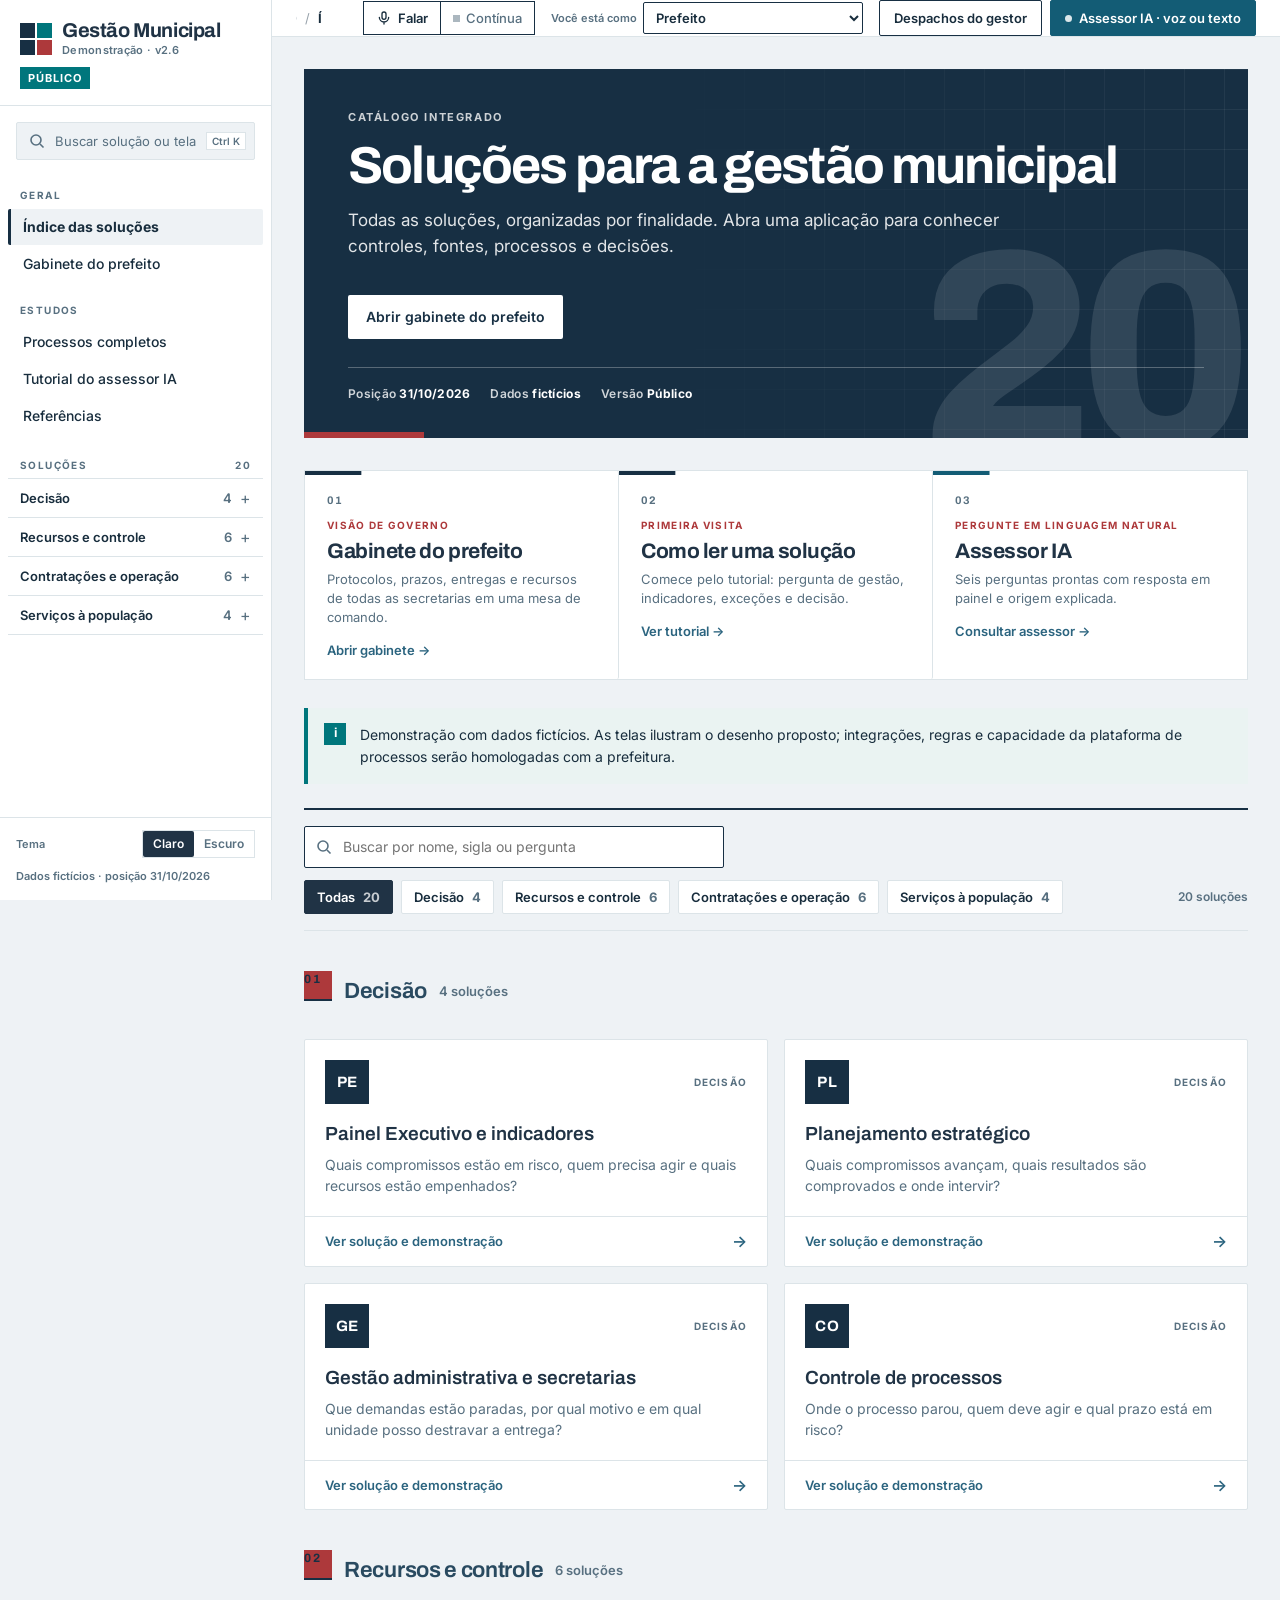
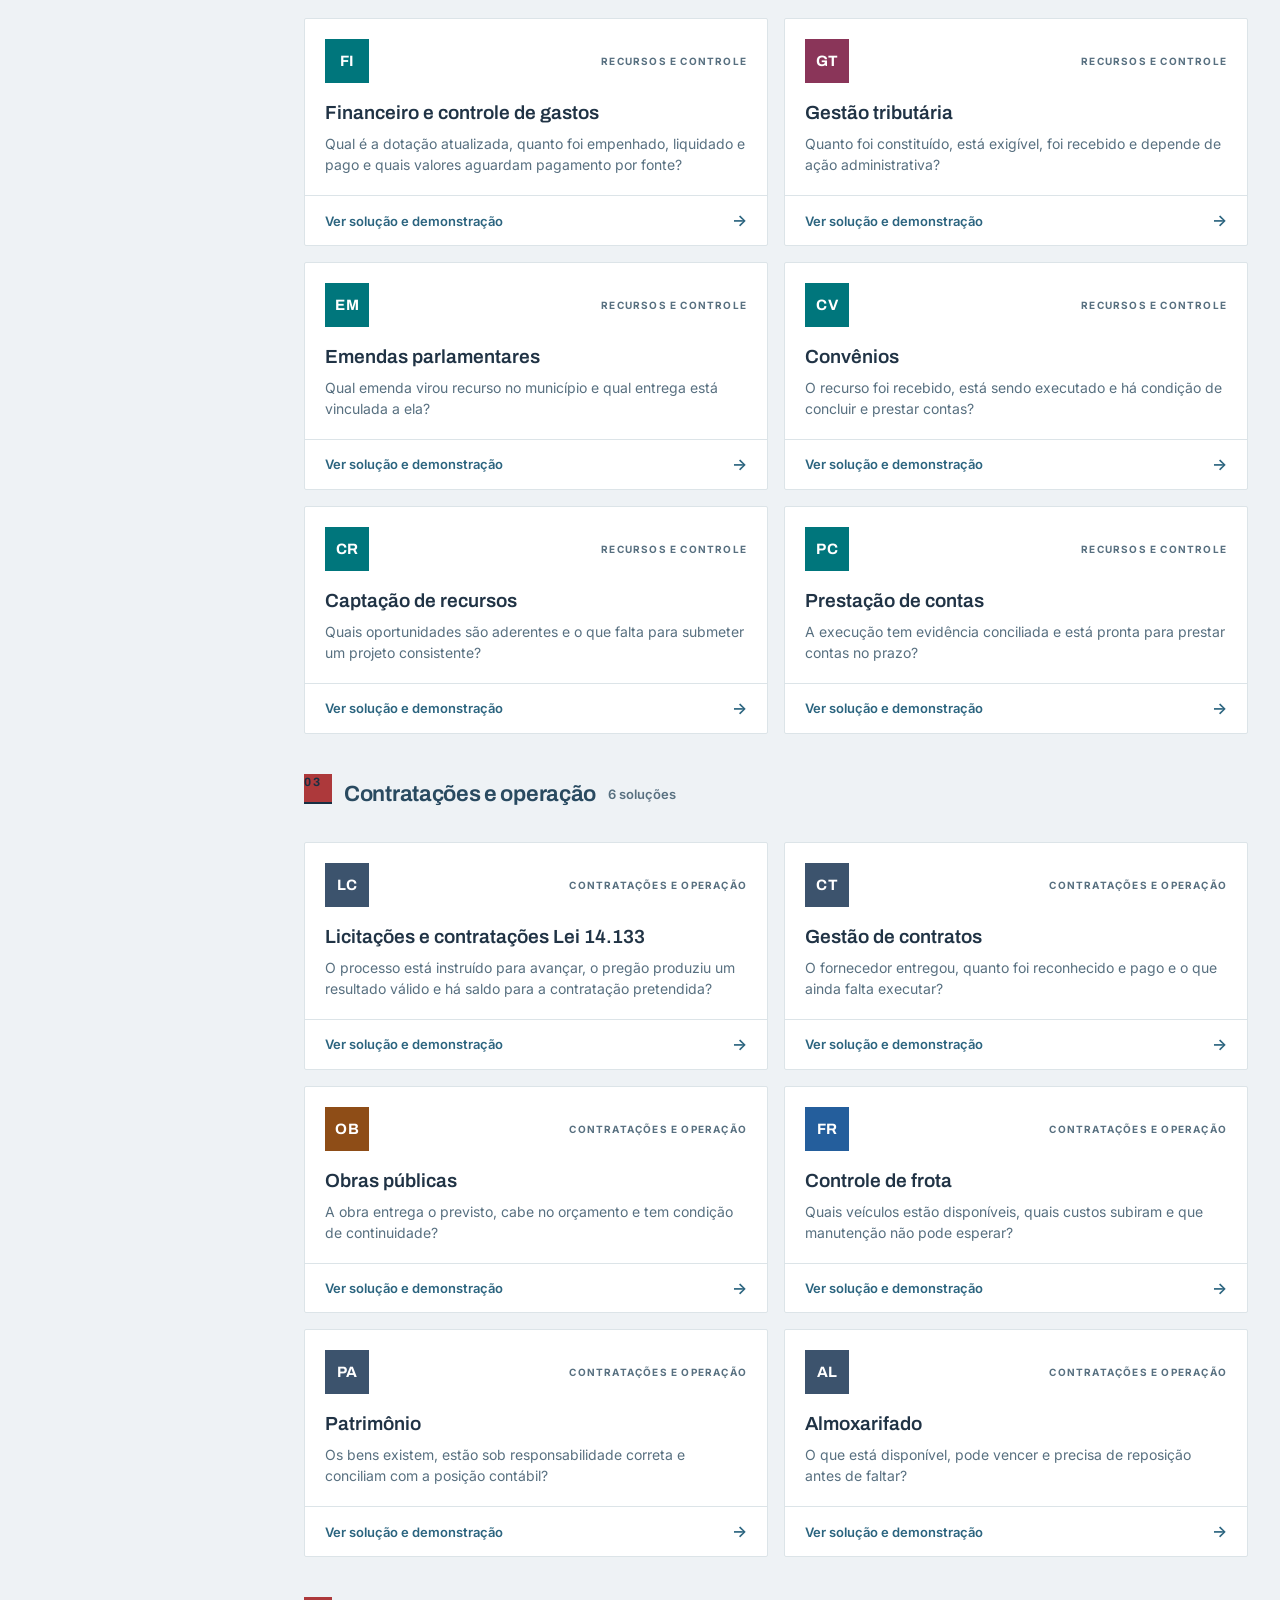
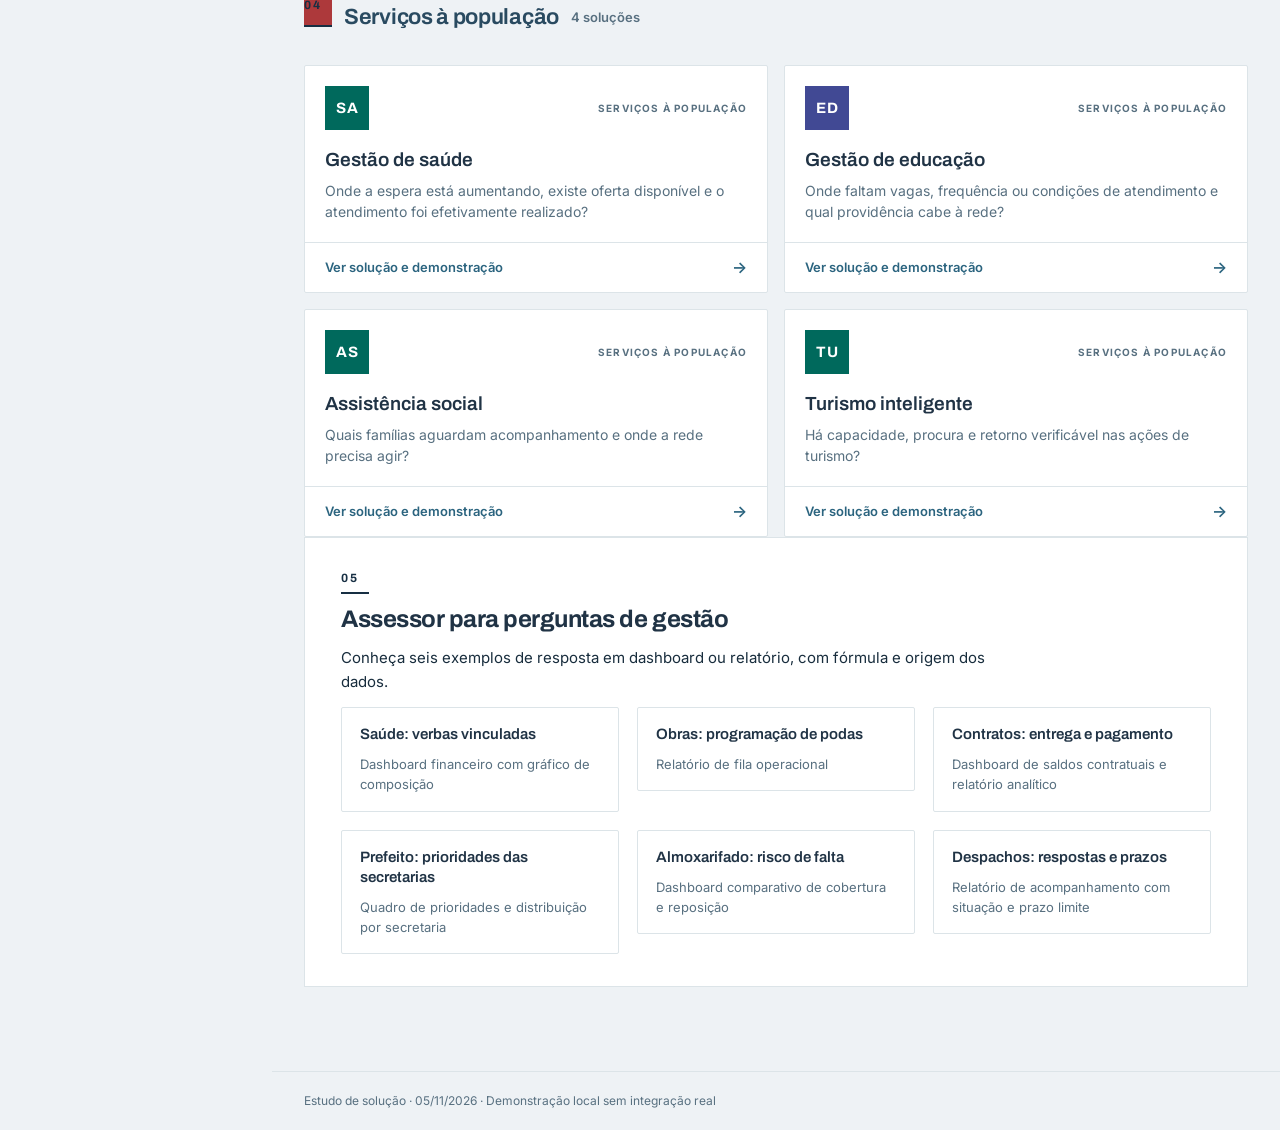
==== commit 558168cc: "Gestor: ajuste para totem/telas verticais (banner empilhado e barra do topo sem cortar) Co-Authored-" ====
--- a/index.html
+++ b/index.html
@@ -1,4 +1,5 @@
-<!doctype html><html lang="pt-BR"><head><meta charset="utf-8"><meta name="viewport" content="width=device-width,initial-scale=1"><title>Gestão Municipal</title><style>:root{--ink:#162b3c;--muted:#526779;--navy:#102b40;--teal:#007e80;--line:#dce5e9;--bg:#f3f6f7;--red:#a23d35;--amber:#865300;--soft:#e9f5f3}*{box-sizing:border-box}body{margin:0;background:var(--bg);color:var(--ink);font:15px/1.55 'Segoe UI',Arial,sans-serif}button,input,select,textarea{font:inherit}button,a,input,select,textarea{outline-offset:4px}button{cursor:pointer}button:disabled{cursor:default;opacity:.6}a{color:#006f88}h1,h2,h3,p{margin:0 0 12px}h1{font-size:32px;line-height:1.2;letter-spacing:-.7px}h2{font-size:22px;line-height:1.3}h3{font-size:17px}p{max-width:110ch}small,.smalltext{font-size:13px}.muted{color:var(--muted)}header{background:var(--navy);color:#fff;padding:18px 28px;display:flex;align-items:center;gap:24px;flex-wrap:wrap}header strong{font-size:19px}header small{color:#c5d9df}header button{background:#ffffff16;border:1px solid #72939d;color:#fff;padding:10px 16px;border-radius:7px}nav{display:flex;gap:4px;padding:10px 24px;background:#fff;border-bottom:1px solid var(--line);overflow:auto;position:sticky;top:0;z-index:5}nav button{white-space:nowrap;border:0;background:none;padding:11px 15px;color:var(--muted);border-radius:6px}nav button.active{background:var(--navy);color:white}main{max-width:1536px;margin:auto;padding:30px 32px 70px}.titlebar{display:flex;justify-content:space-between;gap:24px;align-items:flex-start;margin-bottom:22px}.eyebrow{font-size:12px;letter-spacing:1.3px;text-transform:uppercase;color:var(--teal);font-weight:700;margin-bottom:7px}.tag{display:inline-block;background:#edf3f6;color:#31596b;padding:4px 9px;border-radius:5px;font-size:12px;font-weight:600}.notice,.note{background:#edf6f7;border-left:3px solid var(--teal);padding:12px 16px;margin:16px 0;font-size:14px}.warning{background:#fff7e9;border-color:#bc7b16}.grid{display:grid;gap:18px}.cols2{grid-template-columns:repeat(2,minmax(0,1fr))}.cols3{grid-template-columns:repeat(3,minmax(0,1fr))}.cols4{grid-template-columns:repeat(4,minmax(0,1fr))}.panel{background:white;border:1px solid var(--line);border-radius:10px;padding:22px;margin-bottom:20px;min-width:0}.panel .panel{background:#f9fbfc}.kpis{display:grid;grid-template-columns:repeat(4,minmax(0,1fr));gap:14px;margin-bottom:22px}.kpi{background:#fff;border:1px solid var(--line);border-radius:9px;padding:18px;min-width:0}.kpi label{font-size:14px;font-weight:600;display:block}.kpi strong{display:block;font-size:28px;line-height:1.25;margin:9px 0;overflow-wrap:anywhere}.kpi small{display:block;color:var(--muted);line-height:1.5}.btn{border:1px solid var(--teal);border-radius:6px;background:var(--teal);color:#fff;padding:9px 14px;display:inline-block}.btn.secondary{background:#fff;color:var(--teal)}.buttons{display:flex;gap:10px;flex-wrap:wrap;margin:12px 0}.indexgroup{margin:28px 0}.indexgroup h2{border-bottom:1px solid var(--line);padding-bottom:10px}.solution{display:flex;flex-direction:column;align-items:flex-start;text-align:left;background:white;border:1px solid var(--line);border-radius:9px;padding:18px;min-width:0;color:var(--ink)}.solution:hover{border-color:var(--teal);box-shadow:0 3px 12px #102b4010}.solution .code{color:var(--teal);font-size:12px;font-weight:800}.solution strong{font-size:17px;line-height:1.3;margin:8px 0}.solution p{font-size:14px;color:var(--muted);margin:0}.solution em{font-size:13px;margin-top:12px;color:var(--teal);font-style:normal}.tablehead{display:flex;justify-content:space-between;align-items:center;gap:14px;margin-bottom:12px;flex-wrap:wrap}.tablewrap{overflow:auto;max-width:100%;border:1px solid var(--line);border-radius:6px}table{border-collapse:collapse;min-width:100%;font-size:14px}th{text-align:left;color:#446171;background:#f1f6f8;font-weight:600;white-space:normal;min-width:120px}td,th{padding:12px 13px;border-bottom:1px solid var(--line);vertical-align:top}td{max-width:330px;min-width:110px}tr:last-child td{border-bottom:0}tbody tr:hover{background:#f4f9fa}.rowopen{background:none;border:0;color:#006f88;padding:0;text-align:left;text-decoration:underline;min-width:70px}.source{font-size:12px;color:var(--muted);margin:10px 0 0}.workflow{display:flex;overflow:auto;gap:12px;padding:8px 0 16px}.flowstep{flex:1 0 160px;border:1px solid var(--line);border-top:4px solid #b5cbd0;border-radius:6px;padding:13px;background:#f8fbfc}.flowstep.done{border-top-color:var(--teal)}.flowstep b{display:block;font-size:13px;color:var(--teal)}.flowstep span{display:block;margin-top:8px;font-size:14px}.flowstep:after{content:'→';float:right;color:#72939d}.flowstep:last-child:after{content:'✓'}details{border:1px solid var(--line);border-radius:7px;background:white;margin:12px 0}summary{cursor:pointer;font-weight:600;padding:14px 18px}details>div{padding:0 18px 18px}ul,ol{padding-left:22px;margin-top:8px}li{margin:7px 0}.barrow{display:grid;grid-template-columns:150px 1fr 130px;gap:12px;align-items:center;margin:15px 0;font-size:14px}.bartrack{background:#e9f0f3;height:16px;border-radius:3px;overflow:hidden}.barfill{height:100%;background:var(--teal)}.barfill.warn{background:#b87915}.legend{display:flex;gap:16px;flex-wrap:wrap;font-size:13px;color:var(--muted)}.dot{display:inline-block;width:10px;height:10px;background:var(--teal);border-radius:2px;margin-right:5px}.dot.amber{background:#b87915}.dot.gray{background:#b9c9cf}.stack{display:flex;height:20px;border-radius:3px;overflow:hidden;background:#e7eff2}.stack span{min-width:0}.secretary{background:white;border:1px solid var(--line);border-radius:8px;padding:18px;text-align:left;color:var(--ink)}.secretary strong{font-size:18px;display:block}.secretary span{display:block;font-size:14px;margin:6px 0}.secretary:hover{border-color:var(--teal)}.field{display:flex;flex-direction:column;gap:6px;margin:12px 0;font-size:14px}input,select,textarea{border:1px solid #b9cbd3;background:#fff;border-radius:5px;padding:10px;color:var(--ink);max-width:100%}textarea{min-height:80px;resize:vertical}input[type=checkbox]{width:18px;height:18px;accent-color:var(--teal)}.filters{display:flex;align-items:end;gap:18px;flex-wrap:wrap;margin-bottom:18px}.filters .field{margin:0}.scope{padding:10px 0;color:var(--muted);font-size:13px}.red{color:var(--red)}dialog{border:1px solid #b8ccd3;border-radius:12px;padding:0;width:min(1260px,96vw);max-height:93vh;color:var(--ink);box-shadow:0 12px 80px #001c3040}dialog::backdrop{background:#082332a8}.framehead{position:sticky;top:0;z-index:4;background:var(--navy);color:white;padding:16px 22px;display:flex;justify-content:space-between;gap:16px;align-items:center}.framehead h2{font-size:20px;margin:0}.framehead button{border:1px solid #bdd0d6;background:transparent;color:#fff;padding:7px 12px;border-radius:5px}.framebody{padding:24px;background:var(--bg)}.assistantForm{display:grid;grid-template-columns:1fr auto;gap:10px;align-items:end}.assistantForm textarea{width:100%}.ai-example{border:1px solid var(--line);border-radius:8px;padding:15px;text-align:left;background:white;color:var(--ink)}.ai-example strong{display:block;font-size:16px;margin-bottom:6px}.ai-example span{font-size:13px;color:var(--muted)}.costinput{width:110px}.proc-steps{display:flex;gap:7px;overflow:auto;margin:15px 0}.proc-steps button{flex:1 0 125px;padding:10px;background:#f4f7f9;border:1px solid var(--line);border-radius:5px}.proc-steps button.selected{border-color:var(--teal);background:#dcf1ed}.proc-steps button b{display:block}.columns,.proc-grid{display:grid;grid-template-columns:repeat(2,minmax(0,1fr));gap:18px}.proc-check{display:flex;gap:12px;margin:12px 0;align-items:start}.proc-tabs{display:flex;gap:10px;flex-wrap:wrap}.proc-tabs button{padding:10px;border:1px solid var(--line);border-radius:6px;background:white}.proc-tabs button.selected{background:var(--navy);color:white}.proc-intro{margin-bottom:18px}.empty{padding:20px;color:var(--muted);background:#fff}.export{white-space:nowrap}#toast{position:fixed;bottom:20px;left:50%;transform:translateX(-50%);background:var(--navy);color:white;padding:12px 20px;border-radius:8px;z-index:30;max-width:90vw;display:none}.audit{font-size:13px;max-height:150px;overflow:auto}footer{text-align:center;color:var(--muted);font-size:12px;padding:18px}.divider{height:1px;background:var(--line);margin:25px 0}@media(max-width:1000px){.cols4,.cols3{grid-template-columns:repeat(2,minmax(0,1fr))}.kpis{grid-template-columns:repeat(2,minmax(0,1fr))}.cols2,.columns,.proc-grid{grid-template-columns:1fr}main{padding:24px 20px}.barrow{grid-template-columns:130px 1fr 110px}}@media(max-width:600px){header{padding:15px 16px;gap:12px}header strong{font-size:17px}nav{padding:7px 10px}.titlebar{display:block}h1{font-size:27px}.cols3,.cols4{grid-template-columns:1fr}.kpis{gap:9px}.kpi{padding:13px}.kpi strong{font-size:22px}.kpi small{font-size:12px}.panel{padding:17px}main{padding:22px 14px}.barrow{grid-template-columns:1fr;gap:4px}.assistantForm{grid-template-columns:1fr}.framebody{padding:15px}.framehead{padding:13px 15px}.solution{padding:16px}.titlebar .buttons{margin-top:15px}dialog{width:98vw;max-height:96vh}.flowstep{flex-basis:170px}}@media print{header,nav,.buttons,.filters,.framehead button,#toast{display:none}body,main{background:white;padding:0}.panel,.kpi{break-inside:avoid}dialog[open]{position:static;max-height:none;width:100%;border:0}dialog[open]~*{display:none}}
+<!doctype html><html lang="pt-BR"><head><meta charset="utf-8">
+<meta name="robots" content="noindex, nofollow, noarchive"><meta name="viewport" content="width=device-width,initial-scale=1"><title>Gestão Municipal</title><style>:root{--ink:#162b3c;--muted:#526779;--navy:#102b40;--teal:#007e80;--line:#dce5e9;--bg:#f3f6f7;--red:#a23d35;--amber:#865300;--soft:#e9f5f3}*{box-sizing:border-box}body{margin:0;background:var(--bg);color:var(--ink);font:15px/1.55 'Segoe UI',Arial,sans-serif}button,input,select,textarea{font:inherit}button,a,input,select,textarea{outline-offset:4px}button{cursor:pointer}button:disabled{cursor:default;opacity:.6}a{color:#006f88}h1,h2,h3,p{margin:0 0 12px}h1{font-size:32px;line-height:1.2;letter-spacing:-.7px}h2{font-size:22px;line-height:1.3}h3{font-size:17px}p{max-width:110ch}small,.smalltext{font-size:13px}.muted{color:var(--muted)}header{background:var(--navy);color:#fff;padding:18px 28px;display:flex;align-items:center;gap:24px;flex-wrap:wrap}header strong{font-size:19px}header small{color:#c5d9df}header button{background:#ffffff16;border:1px solid #72939d;color:#fff;padding:10px 16px;border-radius:7px}nav{display:flex;gap:4px;padding:10px 24px;background:#fff;border-bottom:1px solid var(--line);overflow:auto;position:sticky;top:0;z-index:5}nav button{white-space:nowrap;border:0;background:none;padding:11px 15px;color:var(--muted);border-radius:6px}nav button.active{background:var(--navy);color:white}main{max-width:1536px;margin:auto;padding:30px 32px 70px}.titlebar{display:flex;justify-content:space-between;gap:24px;align-items:flex-start;margin-bottom:22px}.eyebrow{font-size:12px;letter-spacing:1.3px;text-transform:uppercase;color:var(--teal);font-weight:700;margin-bottom:7px}.tag{display:inline-block;background:#edf3f6;color:#31596b;padding:4px 9px;border-radius:5px;font-size:12px;font-weight:600}.notice,.note{background:#edf6f7;border-left:3px solid var(--teal);padding:12px 16px;margin:16px 0;font-size:14px}.warning{background:#fff7e9;border-color:#bc7b16}.grid{display:grid;gap:18px}.cols2{grid-template-columns:repeat(2,minmax(0,1fr))}.cols3{grid-template-columns:repeat(3,minmax(0,1fr))}.cols4{grid-template-columns:repeat(4,minmax(0,1fr))}.panel{background:white;border:1px solid var(--line);border-radius:10px;padding:22px;margin-bottom:20px;min-width:0}.panel .panel{background:#f9fbfc}.kpis{display:grid;grid-template-columns:repeat(4,minmax(0,1fr));gap:14px;margin-bottom:22px}.kpi{background:#fff;border:1px solid var(--line);border-radius:9px;padding:18px;min-width:0}.kpi label{font-size:14px;font-weight:600;display:block}.kpi strong{display:block;font-size:28px;line-height:1.25;margin:9px 0;overflow-wrap:anywhere}.kpi small{display:block;color:var(--muted);line-height:1.5}.btn{border:1px solid var(--teal);border-radius:6px;background:var(--teal);color:#fff;padding:9px 14px;display:inline-block}.btn.secondary{background:#fff;color:var(--teal)}.buttons{display:flex;gap:10px;flex-wrap:wrap;margin:12px 0}.indexgroup{margin:28px 0}.indexgroup h2{border-bottom:1px solid var(--line);padding-bottom:10px}.solution{display:flex;flex-direction:column;align-items:flex-start;text-align:left;background:white;border:1px solid var(--line);border-radius:9px;padding:18px;min-width:0;color:var(--ink)}.solution:hover{border-color:var(--teal);box-shadow:0 3px 12px #102b4010}.solution .code{color:var(--teal);font-size:12px;font-weight:800}.solution strong{font-size:17px;line-height:1.3;margin:8px 0}.solution p{font-size:14px;color:var(--muted);margin:0}.solution em{font-size:13px;margin-top:12px;color:var(--teal);font-style:normal}.tablehead{display:flex;justify-content:space-between;align-items:center;gap:14px;margin-bottom:12px;flex-wrap:wrap}.tablewrap{overflow:auto;max-width:100%;border:1px solid var(--line);border-radius:6px}table{border-collapse:collapse;min-width:100%;font-size:14px}th{text-align:left;color:#446171;background:#f1f6f8;font-weight:600;white-space:normal;min-width:120px}td,th{padding:12px 13px;border-bottom:1px solid var(--line);vertical-align:top}td{max-width:330px;min-width:110px}tr:last-child td{border-bottom:0}tbody tr:hover{background:#f4f9fa}.rowopen{background:none;border:0;color:#006f88;padding:0;text-align:left;text-decoration:underline;min-width:70px}.source{font-size:12px;color:var(--muted);margin:10px 0 0}.workflow{display:flex;overflow:auto;gap:12px;padding:8px 0 16px}.flowstep{flex:1 0 160px;border:1px solid var(--line);border-top:4px solid #b5cbd0;border-radius:6px;padding:13px;background:#f8fbfc}.flowstep.done{border-top-color:var(--teal)}.flowstep b{display:block;font-size:13px;color:var(--teal)}.flowstep span{display:block;margin-top:8px;font-size:14px}.flowstep:after{content:'→';float:right;color:#72939d}.flowstep:last-child:after{content:'✓'}details{border:1px solid var(--line);border-radius:7px;background:white;margin:12px 0}summary{cursor:pointer;font-weight:600;padding:14px 18px}details>div{padding:0 18px 18px}ul,ol{padding-left:22px;margin-top:8px}li{margin:7px 0}.barrow{display:grid;grid-template-columns:150px 1fr 130px;gap:12px;align-items:center;margin:15px 0;font-size:14px}.bartrack{background:#e9f0f3;height:16px;border-radius:3px;overflow:hidden}.barfill{height:100%;background:var(--teal)}.barfill.warn{background:#b87915}.legend{display:flex;gap:16px;flex-wrap:wrap;font-size:13px;color:var(--muted)}.dot{display:inline-block;width:10px;height:10px;background:var(--teal);border-radius:2px;margin-right:5px}.dot.amber{background:#b87915}.dot.gray{background:#b9c9cf}.stack{display:flex;height:20px;border-radius:3px;overflow:hidden;background:#e7eff2}.stack span{min-width:0}.secretary{background:white;border:1px solid var(--line);border-radius:8px;padding:18px;text-align:left;color:var(--ink)}.secretary strong{font-size:18px;display:block}.secretary span{display:block;font-size:14px;margin:6px 0}.secretary:hover{border-color:var(--teal)}.field{display:flex;flex-direction:column;gap:6px;margin:12px 0;font-size:14px}input,select,textarea{border:1px solid #b9cbd3;background:#fff;border-radius:5px;padding:10px;color:var(--ink);max-width:100%}textarea{min-height:80px;resize:vertical}input[type=checkbox]{width:18px;height:18px;accent-color:var(--teal)}.filters{display:flex;align-items:end;gap:18px;flex-wrap:wrap;margin-bottom:18px}.filters .field{margin:0}.scope{padding:10px 0;color:var(--muted);font-size:13px}.red{color:var(--red)}dialog{border:1px solid #b8ccd3;border-radius:12px;padding:0;width:min(1260px,96vw);max-height:93vh;color:var(--ink);box-shadow:0 12px 80px #001c3040}dialog::backdrop{background:#082332a8}.framehead{position:sticky;top:0;z-index:4;background:var(--navy);color:white;padding:16px 22px;display:flex;justify-content:space-between;gap:16px;align-items:center}.framehead h2{font-size:20px;margin:0}.framehead button{border:1px solid #bdd0d6;background:transparent;color:#fff;padding:7px 12px;border-radius:5px}.framebody{padding:24px;background:var(--bg)}.assistantForm{display:grid;grid-template-columns:1fr auto;gap:10px;align-items:end}.assistantForm textarea{width:100%}.ai-example{border:1px solid var(--line);border-radius:8px;padding:15px;text-align:left;background:white;color:var(--ink)}.ai-example strong{display:block;font-size:16px;margin-bottom:6px}.ai-example span{font-size:13px;color:var(--muted)}.costinput{width:110px}.proc-steps{display:flex;gap:7px;overflow:auto;margin:15px 0}.proc-steps button{flex:1 0 125px;padding:10px;background:#f4f7f9;border:1px solid var(--line);border-radius:5px}.proc-steps button.selected{border-color:var(--teal);background:#dcf1ed}.proc-steps button b{display:block}.columns,.proc-grid{display:grid;grid-template-columns:repeat(2,minmax(0,1fr));gap:18px}.proc-check{display:flex;gap:12px;margin:12px 0;align-items:start}.proc-tabs{display:flex;gap:10px;flex-wrap:wrap}.proc-tabs button{padding:10px;border:1px solid var(--line);border-radius:6px;background:white}.proc-tabs button.selected{background:var(--navy);color:white}.proc-intro{margin-bottom:18px}.empty{padding:20px;color:var(--muted);background:#fff}.export{white-space:nowrap}#toast{position:fixed;bottom:20px;left:50%;transform:translateX(-50%);background:var(--navy);color:white;padding:12px 20px;border-radius:8px;z-index:30;max-width:90vw;display:none}.audit{font-size:13px;max-height:150px;overflow:auto}footer{text-align:center;color:var(--muted);font-size:12px;padding:18px}.divider{height:1px;background:var(--line);margin:25px 0}@media(max-width:1000px){.cols4,.cols3{grid-template-columns:repeat(2,minmax(0,1fr))}.kpis{grid-template-columns:repeat(2,minmax(0,1fr))}.cols2,.columns,.proc-grid{grid-template-columns:1fr}main{padding:24px 20px}.barrow{grid-template-columns:130px 1fr 110px}}@media(max-width:600px){header{padding:15px 16px;gap:12px}header strong{font-size:17px}nav{padding:7px 10px}.titlebar{display:block}h1{font-size:27px}.cols3,.cols4{grid-template-columns:1fr}.kpis{gap:9px}.kpi{padding:13px}.kpi strong{font-size:22px}.kpi small{font-size:12px}.panel{padding:17px}main{padding:22px 14px}.barrow{grid-template-columns:1fr;gap:4px}.assistantForm{grid-template-columns:1fr}.framebody{padding:15px}.framehead{padding:13px 15px}.solution{padding:16px}.titlebar .buttons{margin-top:15px}dialog{width:98vw;max-height:96vh}.flowstep{flex-basis:170px}}@media print{header,nav,.buttons,.filters,.framehead button,#toast{display:none}body,main{background:white;padding:0}.panel,.kpi{break-inside:avoid}dialog[open]{position:static;max-height:none;width:100%;border:0}dialog[open]~*{display:none}}
 
 .grid{align-items:start}.kpi strong{overflow-wrap:normal;word-break:normal}.framehead button{white-space:nowrap;flex-shrink:0}@media(max-width:600px){.kpis{grid-template-columns:1fr}.kpi strong{font-size:26px;white-space:nowrap}.kpi label{font-size:15px}.kpi small{font-size:13px}.framehead h2{font-size:18px}.secretary{padding:15px}.framehead button{padding:8px}.framebody{padding:14px}}
 body{font-variant-numeric:tabular-nums}.numeric{text-align:right!important;white-space:nowrap;font-variant-numeric:tabular-nums}th.numeric{text-align:right!important}td.numeric{min-width:95px}.date-cell{white-space:nowrap;font-variant-numeric:tabular-nums}.kpi{display:flex;flex-direction:column;min-height:174px}.kpi>label{min-height:44px;display:flex;align-items:flex-end}.kpi>strong{min-height:39px;margin:8px 0 10px}.kpi>small{margin-top:auto}.management-breadcrumb{display:flex;align-items:center;flex-wrap:wrap;gap:10px;margin:0 0 18px}.management-breadcrumb button{border:0;background:#fff;color:#006d7a;padding:7px 12px;border-radius:5px}.management-filters{background:#fff;padding:16px;border:1px solid var(--line);border-radius:8px}.management-filters .field{flex:1;min-width:210px}.management-stats{display:grid;grid-template-columns:repeat(6,minmax(0,1fr));gap:12px;margin:22px 0}.management-stat{text-align:left;background:#fff;border:1px solid var(--line);border-top:4px solid #1c5772;border-radius:8px;padding:15px;color:var(--ink);display:grid;grid-template-rows:44px 48px minmax(45px,1fr) 24px;gap:6px}.management-stat>span{font-size:14px;font-weight:600;display:flex;align-items:end}.management-stat>strong{font-size:34px;line-height:48px}.management-stat>small{color:var(--muted);font-size:12px;line-height:1.5}.management-stat>em{font-style:normal;color:#006d7a;font-size:12px}.management-stat.ontime{border-top-color:#007f79}.management-stat.late{border-top-color:#b64b43}.management-stat.unknown,.management-stat.due{border-top-color:#a97820}.management-summary{display:grid;grid-template-columns:minmax(0,1.4fr) minmax(0,1fr);gap:24px;background:#e7f1f3;border:1px solid #bfd4db;border-radius:10px;padding:22px;margin-bottom:22px}.management-summary h2{font-size:21px}.management-summary p{margin-bottom:0}.summary-actions{display:grid;grid-template-columns:repeat(3,minmax(0,1fr));gap:8px}.summary-actions button{display:flex;flex-direction:column;align-items:center;justify-content:center;text-align:center;gap:10px;padding:12px;background:#fff;border:1px solid #c9dce1;border-radius:7px;color:var(--ink)}.summary-actions b{font-size:28px}.summary-actions span{font-size:13px}.management-chart-grid{grid-template-columns:minmax(0,.8fr) minmax(0,1.4fr)}.management-chart-grid>.panel{height:100%}.composition{display:grid;grid-template-columns:190px 1fr;align-items:center;gap:15px;min-height:265px}.composition svg{width:190px;max-width:100%}.composition-labels button{border:0;background:transparent;color:var(--ink);display:grid;grid-template-columns:1fr 35px 50px;gap:7px;width:100%;padding:12px 0;text-align:left;border-bottom:1px solid var(--line)}.composition-labels b,.composition-labels small{text-align:right}.status-dot{width:10px;height:10px;display:inline-block;margin-right:7px;border-radius:2px;background:#7b919a}.status-dot.ontime,.rank-segment.ontime{background:#007f79}.status-dot.late,.rank-segment.late{background:#b64b43}.status-dot.unknown,.rank-segment.unknown{background:#a97820}.rank-head,.rank-row{display:grid;grid-template-columns:140px minmax(0,1fr) 40px;align-items:center;gap:10px}.rank-head{font-size:11px;color:var(--muted);margin-bottom:8px}.rank-row{margin:12px 0;min-height:26px}.unit-link{background:none;border:0;padding:0;text-align:left;color:#006f88;font-weight:600;font-size:13px}.rank-track{display:flex;height:25px;background:#eef3f5;border-radius:4px;overflow:hidden}.rank-segment{border:0;color:#fff;font-size:12px;padding:0;min-width:0}.rank-segment:hover{filter:brightness(.88)}.count-link{border:0;border-radius:4px;padding:6px 9px;background:#eef3f6;color:#204356;font-weight:700;min-width:38px}.count-link.late{background:#f8e9e6;color:#9a3c35}.count-link.ontime{background:#e4f3ed;color:#00685f}.count-link.unknown{background:#fbf0dd;color:#855c14}.management-table td,.management-table th{min-width:100px}.management-table td:first-child,.management-table th:first-child{min-width:190px}.management-legend{display:flex;gap:16px;flex-wrap:wrap;font-size:12px;color:var(--muted);margin-top:18px}.aging-row{display:grid;grid-template-columns:115px 1fr 35px;align-items:center;gap:12px;width:100%;border:0;background:transparent;color:var(--ink);text-align:left;margin:18px 0;padding:5px 0}.aging-row b{text-align:right}.aging-track{height:18px;border-radius:4px;overflow:hidden;background:#e9f0f3}.aging-track i{display:block;background:#2b6e91;height:100%}.trend-chart{width:100%;height:auto;min-height:170px;display:block}.status{display:inline-block;padding:4px 8px;border-radius:4px;white-space:nowrap;font-size:12px;font-weight:600;background:#e9f0f3}.status.ontime{background:#e4f3ed;color:#00685f}.status.late{background:#f8e9e6;color:#9a3c35}.status.unknown{background:#fbf0dd;color:#855c14}.protocol-table small{display:block;color:var(--muted);margin-top:6px;line-height:1.4}.cell-subject{display:block;font-weight:500;margin-top:5px;min-width:180px}.protocol-timeline{list-style:none;padding-left:0}.protocol-timeline li{border-left:3px solid #70a5b4;padding:8px 0 15px 18px;margin:0}.protocol-timeline li span,.protocol-timeline li small{display:block}.protocol-timeline li small{color:var(--muted)}.clickable{cursor:pointer}.service-scorecards{display:grid;grid-template-columns:repeat(3,minmax(0,1fr));gap:14px}.service-scorecard{background:#f8fbfc;border:1px solid var(--line);border-radius:8px;padding:18px;display:flex;flex-direction:column;min-height:220px}.service-scorecard h3{font-size:15px;min-height:44px}.service-scorecard strong{font-size:27px;display:block;margin:8px 0}.service-scorecard p{font-size:13px;color:var(--muted)}.service-scorecard .buttons{margin-top:auto}.management-sourcebutton{background:none;border:0;color:#006f88;padding:0;font-size:12px;text-decoration:underline}@media(max-width:1200px){.management-stats{grid-template-columns:repeat(3,minmax(0,1fr))}.management-chart-grid{grid-template-columns:1fr 1.35fr}.composition{grid-template-columns:1fr;gap:0;min-height:0;justify-items:center}.composition-labels{width:100%}.management-summary{grid-template-columns:1fr}.rank-head,.rank-row{grid-template-columns:125px 1fr 35px}}@media(max-width:800px){.management-chart-grid{grid-template-columns:1fr}.service-scorecards{grid-template-columns:repeat(2,minmax(0,1fr))}.composition{grid-template-columns:160px 1fr;gap:15px}.composition svg{width:160px}}@media(max-width:600px){.management-stats{grid-template-columns:repeat(2,minmax(0,1fr));gap:9px}.management-stat{padding:12px;grid-template-rows:44px 42px minmax(55px,1fr) 24px}.management-stat>strong{font-size:30px}.management-summary{padding:17px}.summary-actions{grid-template-columns:1fr}.summary-actions button{flex-direction:row;justify-content:start}.summary-actions b{min-width:40px}.composition{grid-template-columns:130px 1fr;gap:10px}.composition svg{width:130px}.composition-labels button{grid-template-columns:1fr 26px;gap:5px;font-size:12px}.composition-labels small{display:none}.rank-head,.rank-row{grid-template-columns:105px minmax(0,1fr) 35px;gap:7px}.rank-head{font-size:10px}.unit-link{font-size:12px}.rank-row{margin:14px 0}.service-scorecards{grid-template-columns:1fr}.service-scorecard{min-height:0}.management-summary h2{font-size:20px}}
@@ -1092,6 +1093,9 @@
   dialog.np-mapdlg .np-gm-map { order:3; }
   dialog.np-mapdlg .np-gm-side { order:8; border-top:1px solid var(--np-line); }
 }
+
+/* D-062: tentar de novo a busca dos equipamentos */
+.np-gm-retry { margin-left:6px; font:600 12px/16px var(--np-sans) !important; padding:3px 10px !important; border:1px solid var(--np-line-strong) !important; background:transparent !important; color:var(--np-teal) !important; cursor:pointer; }
 
 /* notPaper Modernist — navegação por voz (v1, D-037) */
 .np-voice { display:inline-flex; align-items:stretch; gap:0; margin-right:8px; }
@@ -1508,7 +1512,17 @@
   .np-orc-perfis button { grid-template-columns:minmax(0, 1fr) 5.5em 3.5em; }
   .np-orc-perfis .np-orc-bar { grid-column:1 / -1; grid-row:2; }
 }
-</style></head><body><header><div><strong>notPaper · Gestão municipal</strong><br><small>Apresentação das soluções · demonstração comercial</small></div><span class="tag">v2.6 · dados fictícios</span><button data-dispatch-central style="margin-left:auto">Despachos do gestor</button><button data-assistant>Assessor IA · voz ou texto</button></header><nav aria-label="Navegação principal"><button data-go="index">Índice das soluções</button><button data-go="mayor">Gabinete do prefeito</button><button data-go="studies">Processos completos</button><button data-go="tutorial">Tutorial do assessor IA</button><button data-go="references">Referências</button></nav><main id="main"></main><footer>Estudo de solução · 05/11/2026 · Demonstração local sem integração real</footer><dialog id="frame" aria-labelledby="frameTitle"><div class="framehead"><h2 id="frameTitle">Detalhamento</h2><button id="closeFrame" aria-label="Fechar janela de resposta">Fechar ×</button></div><div class="framebody" id="frameBody"></div></dialog><div id="toast" role="status"></div><script>window.DEMO={"version":"2.4","classification":"Demonstração com dados integralmente fictícios","asOf":"2026-10-31","studyDate":"2026-11-04","modules":[{"id":"painel","code":"PE","role":"Prefeito e gabinete","question":"Quais compromissos estão em risco, quem precisa agir e quais recursos estão empenhados?","reason":"A visão executiva deve ligar a prioridade ao responsável, à entrega e à evidência. Um indicador favorável com dados antigos não pode esconder uma pendência financeira ou operacional. A secretaria é a porta de entrada do detalhamento, com recorte próprio de orçamento, pagamentos, contratos, metas e processos. O prefeito não precisa operar o ERP: precisa enxergar a exceção, entender a causa registrada e cobrar a providência identificada.","tasks":["Consolidar carteira de prioridades por secretaria","Relacionar cada prioridade a contrato, entrega e processo","Separar orçamento, empenho, liquidação e pagamento","Mostrar obrigações liquidadas ainda não pagas e vencimentos","Acompanhar metas com linha de base e apuração válida","Abrir o detalhe gerencial da secretaria sem perder o período","Exibir pendências com responsável, prazo e ato seguinte","Permitir decisão de gabinete e acompanhamento da resposta","Mostrar fontes atrasadas e dados sem conciliação"],"decisions":[{"trigger":"Meta atrasada e contrato com entrega pendente","action":"Cobrar plano de recuperação ao secretário","evidence":"Cronograma, ocorrência e saldo de execução"},{"trigger":"Despesa liquidada e vencida sem pagamento","action":"Solicitar posição da tesouraria e restrição da fonte","evidence":"Título, vencimento, liquidação e pagamento"},{"trigger":"Indicador sem atualização","action":"Pedir nova apuração antes de decidir","evidence":"Data da fonte, competência e responsável"}],"kpis":[{"name":"Prioridades com prazo vencido","formula":"contar prioridades abertas com prazo < data de corte","unit":"quantidade","kind":"principal","grain":"prioridade de governo","source":"notPaper / planejamento","interpretation":"Define o que precisa de cobrança imediata.","caution":"Não representa impacto social nem soma de todas as tarefas."},{"name":"Liquidado ainda não pago","formula":"soma(liquidado) − soma(pago), no mesmo conjunto de obrigações","unit":"R$","kind":"principal","grain":"obrigação e fonte financeira","source":"ERP municipal","interpretation":"Mostra obrigação já reconhecida pendente de desembolso.","caution":"Não chamar esse valor de saldo disponível em caixa."},{"name":"Entregas com evidência atual","formula":"entregas com medição ou comprovação válida / entregas devidas","unit":"%","kind":"direcionador","grain":"entrega e período","source":"notPaper e sistemas setoriais","interpretation":"Ajuda a distinguir execução declarada de comprovada.","caution":"Não excluir entregas atrasadas do denominador."},{"name":"Fontes com atualização vencida","formula":"contar fontes além da frequência acordada","unit":"quantidade","kind":"proteção","grain":"fonte e carga","source":"camada de integração","interpretation":"Expõe quando o painel não sustenta uma decisão atual.","caution":"Ausência de atualização não equivale a resultado zero."}],"architecture":{"notPaper":"Pode organizar prioridades, despachos, cobranças, respostas, evidências e trilha de decisão; alimentar diretamente os indicadores dos fluxos nele executados.","erp":"É fonte de orçamento, empenhos, liquidações, pagamentos e posições contábeis. A camada de BI não deve reescrever esses registros.","other":"Sistemas setoriais fornecem oferta, atendimento, matrículas, medições e outros resultados. API depende de autorização; arquivos controlados podem ser alternativa.","condition":"Papéis propostos; confirmar componentes, versão, acesso e cobertura em homologação."},"quality":["Carimbar competência e data da carga de cada indicador","Conciliar valores antes de consolidar secretaria","Não somar estágios sobrepostos da despesa","Tratar indicador sem base como indisponível, não zero","Preservar definição e fonte no detalhamento"],"workflow":[{"actor":"Secretaria","task":"Apurar entrega e evidência"},{"actor":"Integração","task":"Conferir chave, período e total"},{"actor":"Gabinete","task":"Analisar exceção e abrir cobrança"},{"actor":"Secretário","task":"Registrar plano e prazo"},{"actor":"Gabinete","task":"Conferir resposta e acompanhar"}],"exception":"Se a fonte estiver atrasada ou o total divergir, a secretaria permanece visível com aviso de qualidade; a decisão não recebe selo automático de regularidade.","sections":["Consolidação das secretarias","Orçamento e execução financeira","Contratos e saldos","Prioridades e responsáveis","Qualidade da informação"],"refs":["S13","S25","S35","S43","NP1"],"name":"Painel Executivo e indicadores","group":"Decisão","view":null,"acceptance":["Indicador reproduzível a partir dos registros e da fórmula homologada.","Dono da informação, periodicidade e falhas de integração identificados.","Acesso por perfil e detalhamento sem expor informação restrita.","Ação vinculada a responsável, prazo e evidência; nenhuma aprovação automática presumida."]},{"id":"convenios","code":"CV","role":"Gestor de convênios e secretário responsável","question":"O recurso foi recebido, está sendo executado e há condição de concluir e prestar contas?","reason":"O controle precisa distinguir valor pactuado, dinheiro recebido, contrapartida, pagamentos, saldo bancário e avanço físico. Sem essa separação, uma carteira de convênios parece financiada mesmo com repasses pendentes. A tela deve permitir encontrar os instrumentos cuja vigência, documentação ou conta específica exige ação, vinculando o problema à secretaria e ao objeto financiado.","tasks":["Inventariar instrumentos, planos e responsáveis","Acompanhar vigência, marcos, metas e aditivos","Separar repasse previsto, recebido e contrapartida depositada","Relacionar execução física a obra, aquisição ou serviço","Vincular pagamentos às despesas e documentos do instrumento","Conciliar saldo calculado com extrato informado","Acompanhar aplicação, rendimentos e devoluções como posições distintas","Abrir diligências e alertas de prestação","Preparar índice do dossiê e histórico"],"decisions":[{"trigger":"Repasse pendente com etapa próxima","action":"Revisar cronograma e condição financeira","evidence":"Instrumento, parcela e data prevista"},{"trigger":"Diferença entre extrato e posição calculada","action":"Abrir conciliação com finanças","evidence":"Movimentos identificados da conta específica"},{"trigger":"Vigência próxima e execução incompleta","action":"Avaliar providência tempestiva com área responsável","evidence":"Plano, medição, prazo e justificativa"}],"kpis":[{"name":"Repasse ainda a receber","formula":"repasse previsto vigente − repasse recebido conciliado","unit":"R$","kind":"principal","grain":"instrumento e parcela","source":"Transferegov / sistema do concedente e ERP","interpretation":"Mostra a parcela de financiamento ainda não ingressada.","caution":"Valor pactuado não é receita recebida."},{"name":"Saldo da conta a conciliar","formula":"extrato − (repasses + contrapartida + rendimentos − pagamentos − devoluções)","unit":"R$","kind":"proteção","grain":"conta e data de corte","source":"extrato e ERP","interpretation":"Diferença exige conferência antes de afirmar saldo disponível.","caution":"Saldo bancário não é autorização irrestrita de uso."},{"name":"Metas concluídas com evidência","formula":"metas concluídas e comprovadas / metas devidas no período","unit":"%","kind":"principal","grain":"meta de instrumento","source":"notPaper e fiscalização","interpretation":"Relaciona recurso a entrega.","caution":"Não comparar só o percentual pago com avanço físico."},{"name":"Instrumentos com prazo crítico","formula":"contar instrumentos ativos com marco pendente e vencimento próximo ou vencido","unit":"quantidade","kind":"direcionador","grain":"instrumento","source":"notPaper / cadastro de convênios","interpretation":"Orienta diligência e priorização.","caution":"Janela de atenção é parâmetro de gestão, não prazo legal universal."}],"architecture":{"notPaper":"Pode executar cadastro, obrigações, diligências, aprovações, anexos, evidências e preparação documental da prestação.","erp":"Fornece receita, despesas, pagamentos e conciliação com os registros financeiros; extrato da conta deve ter origem identificada.","other":"Transferegov e concedentes estaduais fornecem posições por instrumento conforme cobertura; integração não garante acesso a todos os movimentos bancários.","condition":"Papéis propostos; confirmar componentes, versão, acesso e cobertura em homologação."},"quality":["Usar identificador oficial único e versão do instrumento","Não duplicar repasse ao juntar instrumento com parcelas","Conciliar a mesma conta na mesma data","Manter valor sem extrato como não conciliado","Documentar aditivo e data de mudança do valor vigente"],"workflow":[{"actor":"Convênios","task":"Cadastrar instrumento e plano"},{"actor":"Finanças","task":"Confirmar ingresso e contrapartida"},{"actor":"Área executora","task":"Comprovar execução"},{"actor":"Gestão de convênios","task":"Cobrar obrigação pendente"},{"actor":"Contabilidade","task":"Conciliar conta e documentos"},{"actor":"Responsável","task":"Preparar prestação"}],"exception":"Repasse não recebido ou comprovação ausente deve gerar pendência específica, e não percentual genérico de execução.","sections":["Carteira e prazos","Repasses conta e pagamentos","Metas e documentos","Pendências da prestação"],"refs":["S05","S06","S07","S08","S36"],"name":"Convênios","group":"Recursos e controle","view":{"metrics":[{"label":"Pactuado","value":2800000,"unit":"R$","definition":"Valor total dos três instrumentos, sem somar ao recebido."},{"label":"Recebido do concedente","value":1800000,"unit":"R$","definition":"Créditos confirmados dos três instrumentos."},{"label":"Pago na execução","value":1080000,"unit":"R$","definition":"Saídas de execução vinculadas aos instrumentos."},{"label":"Diferença banco − livro","value":-3000,"unit":"R$","definition":"892 mil no extrato menos 895 mil no livro, na mesma posição."}],"tables":[{"title":"Instrumentos, execução e conciliação","headers":["ID","Objeto","Pactuado (R$)","Repasse recebido (R$)","Contrapartida recebida (R$)","Rendimentos (R$)","Devoluções (R$)","Pago (R$)","Saldo livro (R$)","Saldo extrato (R$)","Prazo de contas","Responsável"],"rows":[["CV01","Reforma escolar",1500000,900000,80000,10000,1000,480000,509000,508000,"20/11/2026","Engenharia"],["CV02","Saúde ambulatorial",800000,600000,50000,5000,0,420000,235000,235000,"30/11/2026","FMS"],["CV03","Apoio administrativo",500000,300000,30000,1000,0,180000,151000,149000,"15/11/2026","Convênios"]],"source":"Transferegov + ERP + extrato — simulado","note":"Saldo livro = recebimentos + contrapartida + rendimentos − devoluções − pagamentos."},{"title":"Metas e pendências do instrumento","headers":["Instrumento","Entrega devida","Evidência","Situação","Providência","Responsável"],"rows":[["CV01","Etapa de reforma","Medição 08","Atrasada","Plano de recuperação","Engenharia"],["CV02","Produção assistencial","Relatório 10","Conferir","Validar produção","FMS"],["CV03","Aquisição entregue","Termo de aceite","Pendente","Cobrar documento","Convênios"]],"source":"notPaper + fiscalização — simulado","note":""}]},"acceptance":["Indicador reproduzível a partir dos registros e da fórmula homologada.","Dono da informação, periodicidade e falhas de integração identificados.","Acesso por perfil e detalhamento sem expor informação restrita.","Ação vinculada a responsável, prazo e evidência; nenhuma aprovação automática presumida."]},{"id":"emendas","code":"EM","role":"Captação, finanças e gabinete","question":"Qual emenda virou recurso no município e qual entrega está vinculada a ela?","reason":"Uma indicação política, o empenho do concedente, seu pagamento e o crédito municipal não são o mesmo fato. O gestor precisa rastrear a cadeia emenda, proposta, instrumento, conta e objeto. É necessário preservar casos de uma emenda com vários instrumentos ou de um instrumento financiado por mais de uma origem, sem multiplicar valores na consolidação.","tasks":["Manter emenda, exercício, autor, modalidade e beneficiário","Vincular propostas, instrumentos e objetos","Separar indicado, empenhado na origem, pago pelo concedente e creditado no município","Conferir diferenças de identificação e competência","Acompanhar impedimentos, documentação e prazos","Relacionar aplicação a contratos e evidências de entrega","Registrar fonte e data de cada posição","Preparar visão de transparência com revisão de dados"],"decisions":[{"trigger":"Valor pago na origem sem crédito conciliado","action":"Conferir trânsito e identificação com finanças","evidence":"Ordem externa e extrato municipal"},{"trigger":"Indicação sem proposta apta","action":"Tratar documentação e elegibilidade","evidence":"Programa, proposta e pendência"},{"trigger":"Recurso recebido sem entrega vinculada","action":"Solicitar vinculação e plano de execução","evidence":"Instrumento, objeto e responsável"}],"kpis":[{"name":"Recurso creditado no município","formula":"somar créditos conciliados vinculados à emenda","unit":"R$","kind":"principal","grain":"crédito identificado","source":"ERP e extrato","interpretation":"Confirma ingresso municipal, não só intenção.","caution":"Não somar novamente o mesmo crédito por instrumento vinculado."},{"name":"Pago na origem sem conciliação local","formula":"pago pelo concedente − crédito local conciliado correspondente","unit":"R$","kind":"proteção","grain":"repasse conciliável","source":"fonte oficial e ERP","interpretation":"Indica diferença a conferir.","caution":"Pode refletir trânsito ou competência; não comprova irregularidade."},{"name":"Emendas com objeto rastreável","formula":"emendas recebidas com objeto e responsável / emendas recebidas","unit":"%","kind":"principal","grain":"emenda recebida","source":"notPaper / cadastro","interpretation":"Avalia capacidade de demonstrar aplicação.","caution":"Definir vínculo de rateio quando houver várias fontes."},{"name":"Propostas com pendência impeditiva","formula":"contar propostas ativas com pendência confirmada","unit":"quantidade","kind":"direcionador","grain":"proposta","source":"notPaper e concedente","interpretation":"Prioriza providência antes de perder prazo.","caution":"Não confundir ausência de informação com impedimento confirmado."}],"architecture":{"notPaper":"Pode organizar a carteira, documentos, interlocuções, responsáveis e vínculos para instrumentos e entregas.","erp":"Confirma ingresso, conta e execução da despesa no município.","other":"APIs do Transferegov e fontes de transparência oferecem posições da origem; dados devem ser reconciliados por exercício, identificador e beneficiário.","condition":"Papéis propostos; confirmar componentes, versão, acesso e cobertura em homologação."},"quality":["Separar origem federal e estadual","Manter chave de emenda e ano","Preagregar repasses antes de associar vários instrumentos","Tratar ausência de crédito como não conciliado","Não atribuir resultado político ou garantia de liberação"],"workflow":[{"actor":"Captação","task":"Registrar indicação e fonte"},{"actor":"Área técnica","task":"Vincular proposta e objeto"},{"actor":"Concedente","task":"Atualizar posição oficial"},{"actor":"Finanças","task":"Conciliar ingresso municipal"},{"actor":"Área executora","task":"Vincular contrato e evidência"},{"actor":"Gabinete","task":"Acompanhar impedimentos"}],"exception":"Emenda com indicação ou empenho externo, mas sem crédito, continua fora da disponibilidade municipal.","sections":["Indicações e instrumentos","Origem versus ingresso municipal","Aplicação e entrega","Impedimentos e providências"],"refs":["S08","S37","S36"],"name":"Emendas parlamentares","group":"Recursos e controle","view":{"metrics":[{"label":"Indicação","value":1900000,"unit":"R$","definition":"Duas indicações; não representa caixa."},{"label":"Pago pela origem","value":1200000,"unit":"R$","definition":"Transferências informadas pela origem."},{"label":"Crédito local confirmado","value":1150000,"unit":"R$","definition":"Recebimento confirmado no beneficiário."},{"label":"Origem − crédito local","value":50000,"unit":"R$","definition":"Diferença a conciliar; não classifica perda."}],"tables":[{"title":"Rastreabilidade da indicação à execução","headers":["Emenda","Objeto","Indicado (R$)","Empenhado na origem (R$)","Pago na origem (R$)","Crédito local (R$)","Pago na execução (R$)","Instrumento","Providência"],"rows":[["EM01","Reforma escolar",1400000,1200000,900000,900000,480000,"CV01","Validar próxima parcela"],["EM02","Equipamentos de saúde",500000,450000,300000,250000,140000,"DEMO-EQP-02","Conciliar diferença de 50 mil"]],"source":"Portal oficial + extrato + ERP — simulado","note":""},{"title":"Trilha e impedimentos","headers":["Emenda","Fase","Pendência","Responsável","Prazo"],"rows":[["EM01","Execução","Plano de recuperação da etapa","Engenharia","10/11/2026"],["EM02","Recebimento","Localizar crédito e data de corte","FMS","03/11/2026"]],"source":"notPaper — simulado","note":""}]},"acceptance":["Indicador reproduzível a partir dos registros e da fórmula homologada.","Dono da informação, periodicidade e falhas de integração identificados.","Acesso por perfil e detalhamento sem expor informação restrita.","Ação vinculada a responsável, prazo e evidência; nenhuma aprovação automática presumida."]},{"id":"frota","code":"FR","role":"Secretário de Administração e gestor de frota","question":"Quais veículos estão disponíveis, quais custos subiram e que manutenção não pode esperar?","reason":"O gestor não ganha controle apenas com cadastro de placas. Precisa saber se consegue manter o serviço, onde está o custo por quilômetro, quais veículos estão parados e por quê. Abastecimento deve ser conferido com hodômetro, documento e condições de medição. Pagamentos de oficina e combustível vêm da execução financeira, separados do custo operacional apurado.","tasks":["Controlar veículos, equipamentos, lotação e responsáveis","Registrar uso, viagens, leituras e abastecimentos","Planejar manutenção por data ou leitura aplicável","Acompanhar parada, causa e retorno previsto","Relacionar combustível, manutenção e outros custos ao veículo","Calcular custo por km com cobertura e categorias comparáveis","Conferir ordens, notas, contratos e pagamentos","Abrir aprovação de serviço e evidência de execução","Monitorar documentos e condições de segurança"],"decisions":[{"trigger":"Manutenção vencida ou veículo indisponível","action":"Programar intervenção ou redistribuir atendimento","evidence":"Leitura, ordem e retorno previsto"},{"trigger":"Custo por km acima do comparável","action":"Conferir categoria, manutenção e base de uso","evidence":"Custos classificados e quilômetros válidos"},{"trigger":"Nota de oficina atestada e não paga","action":"Cobrar posição financeira sem repetir a despesa","evidence":"Contrato, atesto, liquidação e pagamento"}],"kpis":[{"name":"Disponibilidade operacional","formula":"dias de veículo disponível / dias previstos de operação","unit":"%","kind":"principal","grain":"veículo-dia por categoria","source":"registro de frota / notPaper","interpretation":"Mostra capacidade de manter o serviço.","caution":"Não misturar veículos sem demanda com indisponíveis."},{"name":"Custo por quilômetro válido","formula":"custos atribuídos aos veículos com leitura válida / quilômetros desses veículos","unit":"R$/km","kind":"principal","grain":"veículo e mês","source":"ERP e controle da frota","interpretation":"Permite comparar uso e manutenção em grupos equivalentes.","caution":"Mostrar cobertura; excluir leitura inválida sem esconder seu custo total."},{"name":"Manutenções vencidas","formula":"contar manutenções previstas com prazo ou leitura vencida e não realizadas","unit":"quantidade","kind":"direcionador","grain":"ordem de manutenção","source":"notPaper / sistema de frota","interpretation":"Orienta intervenção e prevenção.","caution":"Uma previsão vencida não identifica sozinha defeito mecânico."},{"name":"Leituras e custos não conciliados","formula":"registros com leitura inválida ou custo sem vínculo / registros recebidos","unit":"%","kind":"proteção","grain":"evento da frota","source":"integração e conferência","interpretation":"Expõe limite de confiança da análise.","caution":"Alertas exigem conferência; não presumir fraude."}],"architecture":{"notPaper":"Pode executar solicitação de uso, autorização de abastecimento, manutenção, documentos, checklists e conferência de notas.","erp":"Fornece contratos, empenhos, liquidações e pagamentos; custo operacional precisa de classificação e vínculo ao veículo.","other":"Cartão de combustível e rastreador dependem de fornecedores e API. Sem telemetria, o fluxo pode usar leitura conferida e anexos.","condition":"Papéis propostos; confirmar componentes, versão, acesso e cobertura em homologação."},"quality":["Não aceitar regressão de hodômetro sem justificativa","Comparar consumo em condições equivalentes","Não calcular custo por km com distância zero ou ausente","Separar custo incorrido de despesa paga","Conferir se a nota já foi importada pelo cartão e pelo ERP"],"workflow":[{"actor":"Servidor","task":"Solicitar uso ou manutenção"},{"actor":"Gestor da frota","task":"Autorizar e verificar disponibilidade"},{"actor":"Condutor ou oficina","task":"Registrar execução e leitura"},{"actor":"Conferente","task":"Validar documento e custo"},{"actor":"Finanças","task":"Atualizar pagamento pelo ERP"},{"actor":"Gestor","task":"Revisar disponibilidade e custo"}],"exception":"Veículo sem leitura fica visível na fila de conferência, com custo conhecido e indicador por km indisponível.","sections":["Disponibilidade e manutenção","Custos por veículo e categoria","Abastecimentos a conferir","Contratos e pagamentos relacionados"],"refs":["S01","S02","S38","S35"],"name":"Controle de frota","group":"Contratações e operação","view":{"metrics":[{"label":"Disponibilidade","value":93.54838709677419,"unit":"%","definition":"116 dias-veículo disponíveis / 124 dias-veículo programados."},{"label":"Custo por km válido","value":2.142857142857143,"unit":"R$/km","definition":"Custos incorridos dos três veículos com leitura válida / seus 7.000 km."},{"label":"Cobertura de leitura","value":75,"unit":"%","definition":"Três dos quatro veículos com distância válida."},{"label":"Custo incorrido","value":16300,"unit":"R$","definition":"Combustível + manutenção registrados; não equivale a pagamentos."}],"tables":[{"title":"Operação e custo por veículo","headers":["Veículo","Tipo","Km válidos","Litros","Combustível (R$)","Manutenção (R$)","Dias previstos","Dias indisponíveis","Próxima manutenção","Secretaria"],"rows":[["V01","Ambulância A",2200,320,2400,1100,31,2,"06/11/2026","Saúde"],["V02","Caminhão B",1800,450,3300,1900,31,5,"02/11/2026","Obras"],["V03","Ônibus C",3000,600,4500,1800,31,1,"15/11/2026","Educação"],["V04","Utilitário D",null,120,900,400,31,0,"20/11/2026","Administração"]],"source":"Frota / telemetria + ordens de serviço — simulado","note":"Leitura ausente permanece não informada e fica fora do custo por km."},{"title":"Exceções para agir","headers":["Veículo","Ocorrência","Impacto","Responsável","Providência"],"rows":[["V04","Odômetro não conferido","Indicador parcial","Gestor de frota","Conferir leitura"],["V02","Manutenção próxima","Risco de indisponibilidade","Oficina","Programar parada e substituto"]],"source":"notPaper + frota — simulado","note":""}]},"acceptance":["Indicador reproduzível a partir dos registros e da fórmula homologada.","Dono da informação, periodicidade e falhas de integração identificados.","Acesso por perfil e detalhamento sem expor informação restrita.","Ação vinculada a responsável, prazo e evidência; nenhuma aprovação automática presumida."]},{"id":"patrimonio","code":"PA","role":"Administração, patrimônio e contabilidade","question":"Os bens existem, estão sob responsabilidade correta e conciliam com a posição contábil?","reason":"O patrimônio exige confronto entre o bem cadastrado, sua existência física, o responsável e seu valor contábil. A tela deve revelar bens não localizados, movimentações sem termo e inventários antigos. O fim da depreciação não autoriza baixa automática. O gestor precisa de evidência de localização e de uma fila de tratamento das diferenças, não apenas do valor total de aquisição.","tasks":["Cadastrar bens, tombos, localização e carga","Vincular aquisição, documento e classificação","Executar transferência com aceite de responsabilidade","Planejar inventário e registrar divergências","Distinguir não localizado, ocioso, em uso e baixa formal","Importar custo, depreciação e valor líquido do sistema competente","Conciliar movimento patrimonial com contabilidade","Abrir apuração e providência com responsável","Preservar histórico sem apagar o bem baixado"],"decisions":[{"trigger":"Bem não localizado","action":"Solicitar conferência e apuração pela unidade","evidence":"Última carga e inventário"},{"trigger":"Transferência sem aceite","action":"Regularizar a responsabilidade","evidence":"Termo e recebimento"},{"trigger":"Diferença contábil","action":"Conciliar classificação ou evento","evidence":"Cadastro patrimonial e razão autorizado"}],"kpis":[{"name":"Bens com localização confirmada","formula":"bens confirmados no inventário / bens no escopo do inventário","unit":"%","kind":"principal","grain":"bem e ciclo de inventário","source":"cadastro patrimonial e notPaper","interpretation":"Mede evidência de existência no escopo conferido.","caution":"Não usar somente bens já localizados no denominador."},{"name":"Divergência de valor líquido","formula":"valor líquido patrimonial − valor conciliável da contabilidade","unit":"R$","kind":"proteção","grain":"classe e competência","source":"ERP patrimonial e contábil","interpretation":"Orienta conciliação com memória da diferença.","caution":"Não classificar diferença como perda confirmada sem apuração."},{"name":"Termos pendentes de aceite","formula":"contar transferências ativas sem aceite exigido","unit":"quantidade","kind":"direcionador","grain":"movimento de carga","source":"notPaper","interpretation":"Define regularização de responsabilidade.","caution":"Registrar exceções e justificativas."},{"name":"Bens sem inventário atual","formula":"contar bens cujo ciclo aplicável está vencido ou ausente","unit":"quantidade","kind":"principal","grain":"bem","source":"patrimônio / plano de inventário","interpretation":"Mostra alcance do passivo de conferência.","caution":"Periodicidade depende da política e do ente."}],"architecture":{"notPaper":"Pode organizar carga, transferência, aceite, inventário, apuração, baixa autorizada e seus documentos.","erp":"É referência do cadastro patrimonial e valores contábeis quando já implantado; depreciação deve obedecer a parâmetros validados pela contabilidade.","other":"Coleta física pode usar formulário e identificação do bem; etiquetas e leitores não estão presumidos contratados.","condition":"Papéis propostos; confirmar componentes, versão, acesso e cobertura em homologação."},"quality":["Tombo deve ser único por ente","Preservar custo e depreciação em campos distintos","Não tratar ausência de inventário como bem inexistente","Não baixar automaticamente bem totalmente depreciado","Manter versão e responsável da conciliação"],"workflow":[{"actor":"Patrimônio","task":"Definir escopo do inventário"},{"actor":"Unidade","task":"Conferir existência e carga"},{"actor":"Patrimônio","task":"Tratar divergência e termo"},{"actor":"Contabilidade","task":"Conciliar valores e movimentos"},{"actor":"Autoridade","task":"Decidir providência ou baixa"},{"actor":"Patrimônio","task":"Preservar evidências"}],"exception":"Um bem totalmente depreciado e ainda em uso permanece no cadastro; a baixa exige motivo e ato próprios.","sections":["Inventário e localização","Carga e transferências","Valores e conciliação","Divergências para tratamento"],"refs":["S03","S39","S40","NP1"],"name":"Patrimônio","group":"Contratações e operação","view":{"metrics":[{"label":"Valor líquido cadastral","value":91000,"unit":"R$","definition":"Custo 216 mil menos depreciação acumulada de 125 mil."},{"label":"Itens localizados","value":75,"unit":"%","definition":"Três de quatro itens do inventário demonstrativo."},{"label":"Não localizado","value":1,"unit":"itens","definition":"Pendente de apuração; não é baixa automática."},{"label":"Diferença cadastro − contábil","value":1000,"unit":"R$","definition":"91 mil no cadastro versus 90 mil na conta conciliada."}],"tables":[{"title":"Inventário e responsabilidade","headers":["Tombamento","Bem","Secretaria","Custo (R$)","Depreciação acumulada (R$)","Líquido (R$)","Conferência","Data","Responsável"],"rows":[["PAT01","Computador","Administração",6000,2000,4000,"Localizado","31/10/2026","Responsável TI"],["PAT02","Equipamento clínico","Saúde",90000,15000,75000,"Localizado","30/10/2026","Unidade de saúde"],["PAT03","Mobiliário","Educação",20000,8000,12000,"Não localizado","25/10/2026","Direção escolar"],["PAT04","Veículo de apoio","Obras",100000,100000,0,"Localizado","31/10/2026","Obras"]],"source":"ERP patrimonial + inventário — simulado","note":""},{"title":"Regularização e evidências","headers":["Bem","Achado","Providência","Responsável","Documento"],"rows":[["PAT03","Não localizado","Apurar transferência e guarda","Patrimônio","Termo DEMO-INV-03"],["PAT04","Depreciação integral","Conferir condição; não baixar só por valor zero","Patrimônio","Vistoria DEMO-INV-04"]],"source":"notPaper — simulado","note":""}]},"acceptance":["Indicador reproduzível a partir dos registros e da fórmula homologada.","Dono da informação, periodicidade e falhas de integração identificados.","Acesso por perfil e detalhamento sem expor informação restrita.","Ação vinculada a responsável, prazo e evidência; nenhuma aprovação automática presumida."]},{"id":"financeiro","code":"FI","role":"Secretário de Finanças, tesouraria e orçamento","question":"Qual é a dotação atualizada, quanto foi empenhado, liquidado e pago e quais valores aguardam pagamento por fonte?","reason":"A visão financeira precisa de posições que conciliem com a fonte oficial. Dotação não é caixa; contrato não é empenho; empenho não é liquidação; pagamento não é nova despesa a somar às anteriores. O gestor precisa de compromissos por competência, fonte, vencimento e credor, com a diferença entre obrigação liquidada a pagar e execução ainda por realizar. Projeção de caixa será um cenário separado dos fatos contabilizados.","tasks":["Consolidar dotação inicial e atualizada por unidade e fonte","Apresentar empenho, liquidação e pagamento sem dupla contagem","Identificar obrigações liquidadas a pagar e vencidas","Separar restos a pagar e despesas do exercício quando houver dados","Relacionar contrato, nota, atesto e documento financeiro","Mostrar a posição de caixa e recursos vinculados conforme fonte","Conferir transferências e receitas efetivamente ingressadas","Projetar entradas e saídas com premissas editáveis e fatos preservados","Reconciliar totais do painel com o ERP por competência"],"decisions":[{"trigger":"Obrigação vencida sem pagamento","action":"Conferir exigibilidade, ordem e caixa por fonte","evidence":"Título, vencimento e posição da tesouraria"},{"trigger":"Contrato com execução futura maior que empenho coberto","action":"Revisar programação orçamentária","evidence":"Vigência, cronograma e empenho válido"},{"trigger":"Divergência no total importado","action":"Suspender conclusão do indicador e reconciliar","evidence":"Controle de carga e razão do ERP"}],"kpis":[{"name":"Empenhado sobre dotação atualizada","formula":"empenhos líquidos do exercício / dotação atualizada do mesmo escopo","unit":"%","kind":"direcionador","grain":"unidade fonte e exercício","source":"ERP orçamentário","interpretation":"Evidencia o valor das despesas empenhadas no recorte.","caution":"Não mede execução física, disponibilidade de caixa ou qualidade do gasto."},{"name":"Pago no período","formula":"somar pagamentos efetivos da janela selecionada","unit":"R$","kind":"principal","grain":"evento de pagamento","source":"ERP financeiro","interpretation":"Identifica desembolso realizado.","caution":"Distinguir bruto, retenções e líquido se a fonte os fornecer."},{"name":"Liquidado ainda não pago","formula":"liquidações líquidas − pagamentos vinculados, na mesma competência e obrigação","unit":"R$","kind":"principal","grain":"obrigação financeira","source":"ERP financeiro","interpretation":"Dimensiona obrigação reconhecida pendente.","caution":"Restos a pagar e exercício corrente devem ser identificados."},{"name":"Diferença de conciliação da carga","formula":"total exibido − total de controle do ERP","unit":"R$","kind":"proteção","grain":"carga e escopo","source":"ERP e integração","interpretation":"Indica se o painel reproduz a fonte.","caution":"Zero só é confiável se o controle da carga foi recebido."}],"architecture":{"notPaper":"Pode orquestrar pedido de despesa, atesto, autorização e conferência; guardar documentos e cobrar pendências. Não substitui a escrituração ou ordem bancária do ERP.","erp":"O ERP municipal é a fonte de dotação, empenhos, liquidações, pagamentos, receitas e posições financeiras. Deve expor data de corte e regra de extração.","other":"Extrato bancário e sistemas de arrecadação podem exigir conectores próprios. Uso de APIs financeiras depende de contrato, finalidade e perfis autorizados.","condition":"Papéis propostos; confirmar componentes, versão, acesso e cobertura em homologação."},"quality":["Não somar estágios da despesa","Conciliar totais por fonte e exercício","Distinguir posição acumulada de fluxo do mês","Preagregar pagamentos antes de juntar itens de contrato","Manter valor ausente diferente de zero","Registrar cancelamentos e estornos com sinal e vínculo"],"workflow":[{"actor":"Área demandante","task":"Justificar despesa ou entrega"},{"actor":"Responsável","task":"Conferir documentação e atesto"},{"actor":"ERP","task":"Registrar estágio oficial"},{"actor":"Integração","task":"Carregar e conciliar posição"},{"actor":"Tesouraria","task":"Programar desembolso e registrar pagamento"},{"actor":"Secretário","task":"Revisar compromissos e desvios"}],"exception":"Um título sem vencimento ou sem vínculo de liquidação deve aparecer na conferência, sem ser classificado automaticamente como pago ou vencido.","sections":["Orçamento por secretaria e fonte","Empenhado liquidado e pago","Obrigações a pagar e vencimentos","Contratos e saldos de execução","Projeção separada da posição oficial"],"refs":["S13","S35","NP1"],"name":"Financeiro e controle de gastos","group":"Recursos e controle","view":{"metrics":[{"label":"Dotação atualizada","value":29850000,"unit":"R$","definition":"Dotação das oito secretarias no cenário; não representa caixa."},{"label":"Empenhado","value":22630000,"unit":"R$","definition":"Despesas empenhadas acumuladas na data de referência."},{"label":"Efetivamente pago","value":13660000,"unit":"R$","definition":"Pagamentos acumulados no cenário consolidado."},{"label":"Liquidado a pagar","value":2330000,"unit":"R$","definition":"Liquidado menos pago na mesma base e posição."}],"tables":[{"title":"Execução orçamentária por secretaria","headers":["Secretaria","Dotação atualizada (R$)","Empenhado (R$)","Liquidado (R$)","Pago (R$)","Dotação a empenhar (R$)","Liquidado a pagar (R$)","Atualização"],"rows":[["Administração",2500000,1700000,1250000,1050000,800000,200000,"2026-10-31"],["Finanças",1800000,1300000,1000000,850000,500000,150000,"2026-10-31"],["Saúde",8200000,6600000,4700000,4100000,1600000,600000,"2026-10-31"],["Educação",7600000,5900000,4200000,3700000,1700000,500000,"2026-10-31"],["Obras",5300000,3900000,2700000,2200000,1400000,500000,"2026-10-24"],["Assistência Social",2100000,1600000,1100000,900000,500000,200000,"2026-10-31"],["Turismo",950000,680000,420000,350000,270000,70000,"2026-10-24"],["Planejamento",1400000,950000,620000,510000,450000,110000,"2026-10-31"]],"source":"ERP contábil — simulado","note":"Dotação a empenhar não é disponibilidade de caixa nem autorização automática para despesa."},{"title":"Conciliação e programação","headers":["Fonte","Caixa no extrato (R$)","Caixa no livro (R$)","Diferença (R$)","Providência","Responsável"],"rows":[["Convênios da amostra",892000,895000,-3000,"Investigar lançamentos e corte","Tesouraria"],["Recursos próprios DEMO",2400000,2400000,0,"Programação conforme obrigações","Tesouraria"]],"source":"Extratos + ERP — simulado","note":""}]},"acceptance":["Indicador reproduzível a partir dos registros e da fórmula homologada.","Dono da informação, periodicidade e falhas de integração identificados.","Acesso por perfil e detalhamento sem expor informação restrita.","Ação vinculada a responsável, prazo e evidência; nenhuma aprovação automática presumida."]},{"id":"saude","code":"SA","role":"Secretário de Saúde e regulação","question":"Onde a espera está aumentando, existe oferta disponível e o atendimento foi efetivamente realizado?","reason":"O secretário precisa distinguir o estoque da fila na data de corte, as novas entradas, os agendamentos, as faltas e os atendimentos concluídos no período. Uma agenda preenchida não significa acesso resolvido. A visualização deve separar especialidade, unidade e prioridade atribuída pelo profissional competente, permitindo atuar na oferta e no seguimento dos encaminhamentos sem expor dados clínicos ao gabinete.","tasks":["Consolidar solicitações administrativas e capacidade da rede","Separar fila ativa de atendimento concluído","Acompanhar espera por especialidade e classificação autorizada","Conferir vagas ofertadas, ocupadas, faltas e conclusões","Identificar pedidos duplicados e retornos pendentes","Relacionar contrato de serviço, produção atestada e pagamento","Orquestrar autorização, confirmação e retorno administrativo","Exibir agregados ao prefeito e acesso restrito à operação","Preservar o papel dos sistemas assistenciais e da regulação"],"decisions":[{"trigger":"Fila longa com capacidade subutilizada","action":"Conferir agenda, confirmação e distribuição autorizada","evidence":"Oferta, agendamento e faltas por unidade"},{"trigger":"Atendimento contratado atestado e sem pagamento","action":"Conciliar produção, contrato e título","evidence":"Atesto e posição do ERP"},{"trigger":"Solicitação duplicada","action":"Solicitar validação pela regulação","evidence":"Código, procedimento e histórico"}],"kpis":[{"name":"Espera mediana da fila ativa","formula":"mediana(data de corte − entrada) para solicitações ativas","unit":"dias","kind":"principal","grain":"solicitação e especialidade","source":"SISREG ou sistema local autorizado","interpretation":"Mostra idade do estoque atual da fila.","caution":"Não confundir com espera dos atendidos no mês; não substitui prioridade clínica."},{"name":"Atendimentos concluídos","formula":"contar eventos concluídos no período, sem duplicidade","unit":"quantidade","kind":"principal","grain":"atendimento realizado","source":"sistema assistencial","interpretation":"Avalia produção efetiva.","caution":"Agendamento e autorização não equivalem a atendimento."},{"name":"Absenteísmo de agenda","formula":"faltas / agendamentos cujo atendimento era devido no período","unit":"%","kind":"direcionador","grain":"agendamento devido","source":"agenda e confirmação","interpretation":"Ajuda a atuar em comunicação e uso da oferta.","caution":"Excluir cancelamentos justificados conforme regra explícita."},{"name":"Fila sem identificação válida","formula":"solicitações sem chave ou com duplicidade não resolvida / solicitações recebidas","unit":"%","kind":"proteção","grain":"solicitação","source":"integração e regulação","interpretation":"Expõe limites da fila consolidada.","caution":"Não eliminar paciente por decisão automática da camada de BI."}],"architecture":{"notPaper":"Pode realizar processos administrativos de solicitação, conferência documental, confirmação, encaminhamento e cobrança de retorno. Não deve assumir prontuário clínico ou decisão regulatória sem escopo próprio.","erp":"O ERP fornece despesas, contratos e pagamentos; a produção clínica e a fila permanecem no sistema assistencial competente.","other":"SISREG, e-SUS Regulação, agenda local e prestadores exigem acesso autorizado. API de regulação não é presumida pública ou liberada para qualquer fornecedor.","condition":"Papéis propostos; confirmar componentes, versão, acesso e cobertura em homologação."},"quality":["Identificar solicitação e episódio sem expor nome no painel executivo","Separar fila ativa de eventos mensais","Validar status e datas em sequência","Não calcular mediana com esperas negativas","Não divulgar condição clínica no gabinete","Conciliar produção atestada antes do pagamento"],"workflow":[{"actor":"Unidade","task":"Registrar solicitação no sistema autorizado"},{"actor":"Regulação","task":"Validar e classificar demanda"},{"actor":"Agenda","task":"Ofertar e confirmar vaga"},{"actor":"Prestador","task":"Registrar realização ou falta"},{"actor":"Equipe administrativa","task":"Acompanhar retorno"},{"actor":"Gestão","task":"Revisar acesso e produção"}],"exception":"Falta de integração ou cobertura parcial deve ser exibida; a fila consolidada não pode ser apresentada como toda a demanda municipal.","sections":["Fila e espera por especialidade","Oferta agenda e atendimento","Contratos assistenciais e pagamentos","Encaminhamentos e qualidade da base"],"refs":["S14","S15","S41","S26"],"name":"Gestão de saúde","group":"Serviços à população","view":{"metrics":[{"label":"Mediana da espera ativa","value":23,"unit":"dias","definition":"Mediana de 12, 18, 28 e 45 dias dos quatro pedidos ativos da amostra."},{"label":"Concluídas no mês — rede","value":720,"unit":"consultas","definition":"Produção mensal agregada; não somar novamente aos casos da amostra."},{"label":"Absenteísmo da amostra","value":20,"unit":"%","definition":"Uma falta em cinco agendamentos devidos; n=5."},{"label":"Pedidos sem informação essencial","value":1,"unit":"pedidos","definition":"Um dos quatro pedidos ativos está sem validação de prioridade."}],"tables":[{"title":"Fila ativa — amostra sem prontuário","headers":["Pedido","Unidade","Especialidade","Dias em espera","Prioridade clínica","Situação","Próxima providência","Responsável"],"rows":[["SA01","UBS Norte","Cardiologia",45,"Definida pelo regulador","Aguardando vaga","Avaliar oferta contratada","Regulação"],["SA02","UBS Sul","Ortopedia",28,"Definida pelo regulador","Aguardando vaga","Revisar agenda","Regulação"],["SA03","UBS Centro","Oftalmologia",18,"Definida pelo regulador","Em análise","Concluir análise","Regulação"],["SA04","UBS Oeste","Cardiologia",12,null,"Incompleto","Solicitar validação profissional","Unidade solicitante"]],"source":"Sistema de regulação autorizado — simulado","note":"Não contém identificação de paciente. Priorização clínica não é definida pelo painel."},{"title":"Verbas vinculadas — visão gerencial","headers":["Fonte / instrumento","Inicial (R$)","Aditivos (R$)","Empenhado (R$)","Liquidado (R$)","Pago (R$)","Saldo financeiro do instrumento (R$)","Empenhado a liquidar (R$)","Liquidado a pagar (R$)","Valor do instrumento não empenhado (R$)","Saldo bancário informado (R$)"],"rows":[["Atenção primária — fonte vinculada A",2000000,200000,1850000,1600000,1300000,900000,250000,300000,350000,650000],["Aquisição de equipamentos — instrumento B",1200000,100000,1120000,820000,620000,680000,300000,200000,180000,480000],["Assistência farmacêutica — fonte vinculada C",800000,0,720000,650000,510000,290000,70000,140000,80000,240000]],"source":"Instrumentos + ERP/FMS + banco — simulado","note":"Inicial + aditivos − pagamentos = saldo financeiro de referência do instrumento. Empenhado a liquidar = empenhado − liquidado. Liquidado a pagar = liquidado − pago. Saldo do instrumento não é saldo bancário nem saldo de dotação. Cenário simplificado, sem estornos ou restos a pagar de outros exercícios."}]},"acceptance":["Indicador reproduzível a partir dos registros e da fórmula homologada.","Dono da informação, periodicidade e falhas de integração identificados.","Acesso por perfil e detalhamento sem expor informação restrita.","Ação vinculada a responsável, prazo e evidência; nenhuma aprovação automática presumida."]},{"id":"admin","code":"GE","role":"Secretário de Administração e coordenadores","question":"Que demandas estão paradas, por qual motivo e em qual unidade posso destravar a entrega?","reason":"A administração precisa de uma carteira de trabalho com assunto, etapa, responsável, prazo, dependência e evidência. Volume de tarefas sozinho pode incentivar encerramento superficial. A tela deve diferenciar atraso, espera externa, falta de documento e retrabalho, permitindo reorganizar a fila e escalar bloqueios. Quando a demanda envolve despesa, o processo administrativo deve apontar o contrato e sua situação financeira, sem inventar saldo.","tasks":["Consolidar demandas e serviços internos por secretaria","Definir classificação, prioridade e responsável","Relacionar prazo e dependência à etapa do processo","Identificar devolução, reabertura e bloqueio documental","Gerar evidência de decisão e entrega","Escalar impedimentos à autoridade competente","Relacionar demandas de compra a licitação e contrato","Medir tempo de conclusão e idade da fila separadamente","Parametrizar novos fluxos sob demanda com aceite individual"],"decisions":[{"trigger":"Fila vencida por documento faltante","action":"Cobrar documento específico e responsável","evidence":"Etapa, pendência e prazo"},{"trigger":"Reabertura recorrente","action":"Revisar requisito ou conferência anterior","evidence":"Motivo de devolução e versão"},{"trigger":"Demanda depende de outra secretaria","action":"Escalar a dependência","evidence":"Responsável de origem e aceite do destino"}],"kpis":[{"name":"Demandas abertas vencidas","formula":"abertas com prazo < corte / abertas com prazo válido","unit":"%","kind":"principal","grain":"demanda aberta","source":"notPaper","interpretation":"Orienta priorização das pendências.","caution":"Exibir também as demandas sem prazo, fora do denominador."},{"name":"Tempo mediano de conclusão","formula":"mediana(encerramento − abertura) dos casos encerrados na janela","unit":"dias","kind":"principal","grain":"demanda encerrada","source":"notPaper","interpretation":"Mede o tempo observado de entrega.","caution":"Não comparar com idade da fila aberta como se fossem a mesma população."},{"name":"Reaberturas após conclusão","formula":"demandas reabertas / demandas encerradas da coorte definida","unit":"%","kind":"direcionador","grain":"demanda e coorte","source":"notPaper","interpretation":"Revela possível retrabalho a investigar.","caution":"Reabertura pode ser legítima; exige motivo."},{"name":"Pendências sem dono","formula":"contar demandas abertas sem responsável válido","unit":"quantidade","kind":"proteção","grain":"demanda","source":"organograma e workflow","interpretation":"Evita carteira sem possibilidade de cobrança.","caution":"Mudança de lotação não pode apagar o histórico."}],"architecture":{"notPaper":"Pode ser o sistema de origem de todo o fluxo administrativo proposto: formulários, filas, prazos, documentos, aprovações e comprovação da entrega.","erp":"Participa quando o processo depende de pessoal, compras, patrimônio ou posição financeira já mantida no ERP.","other":"Autenticação, agenda e canais de atendimento podem exigir integração específica. A rotina pode funcionar com registro nativo sem depender dessas integrações.","condition":"Papéis propostos; confirmar componentes, versão, acesso e cobertura em homologação."},"quality":["Preservar histórico ao trocar responsável","Separar tempo de espera e de execução quando houver eventos","Não tratar reabertura como nova demanda sem vínculo","Manter canceladas fora da conclusão efetiva","Expor ausência de prazo ou responsável"],"workflow":[{"actor":"Unidade","task":"Registrar necessidade e evidência"},{"actor":"Triagem","task":"Classificar e designar"},{"actor":"Responsável","task":"Executar ou indicar impedimento"},{"actor":"Outra unidade","task":"Atender dependência"},{"actor":"Solicitante","task":"Conferir entrega"},{"actor":"Coordenação","task":"Revisar atraso e retrabalho"}],"exception":"Demanda cancelada não melhora automaticamente o indicador de conclusão; deve manter motivo e tratamento próprio.","sections":["Carteira por unidade e responsável","Gargalos e dependências","Retrabalho e qualidade da entrega","Vínculo com compras contratos e despesas"],"refs":["S24","S43","NP1"],"name":"Gestão administrativa e secretarias","group":"Decisão","view":{"metrics":[{"label":"Demandas ativas","value":4,"unit":"demandas","definition":"Quatro processos ativos, sem contar movimentações."},{"label":"Vencidas na posição","value":2,"unit":"demandas","definition":"PR01 e PR03 com prazo anterior a 31/10/2026."},{"label":"Sem responsável","value":1,"unit":"demandas","definition":"PR03 sem titular identificado."},{"label":"Tempo mediano dos concluídos","value":7,"unit":"dias","definition":"Coorte separada: três concluídos no mês com 4, 7 e 11 dias."}],"tables":[{"title":"Caixa de trabalho e gargalos","headers":["Protocolo","Demanda","Secretaria","Etapa","Prazo","Idade (dias)","Situação","Responsável"],"rows":[["PR01","Compra de material","Compras","TR","20/10/2026",21,"Pendente","Compras"],["PR02","Manutenção escolar","Educação","Vistoria","05/11/2026",12,"Pendente","Engenharia"],["PR03","Solicitação interna","Administração","Conferência","29/10/2026",8,"Pendente",null],["PR04","Autorização de serviço","Obras","Aprovação","12/11/2026",5,"Pendente","Secretário"]],"source":"notPaper — simulado","note":""},{"title":"Concluídos no mês — coorte separada","headers":["Protocolo","Tipo","Dias totais","Devoluções","Encerramento"],"rows":[["ENC01","Autorização",4,0,"10/10/2026"],["ENC02","Requisição",7,1,"18/10/2026"],["ENC03","Compra",11,1,"27/10/2026"]],"source":"Trilha notPaper — simulado","note":"Não misturar tempo dos encerrados e idade dos abertos."}]},"acceptance":["Indicador reproduzível a partir dos registros e da fórmula homologada.","Dono da informação, periodicidade e falhas de integração identificados.","Acesso por perfil e detalhamento sem expor informação restrita.","Ação vinculada a responsável, prazo e evidência; nenhuma aprovação automática presumida."]},{"id":"licitacoes","code":"LC","role":"Compras, jurídico, orçamento e autoridade competente","question":"O processo está instruído para avançar, o pregão produziu um resultado válido e há saldo para a contratação pretendida?","reason":"A gestão da contratação exige continuidade entre demanda, documentos, pareceres, autorização, divulgação, seleção externa, formalização e execução. O sistema precisa mostrar a etapa impeditiva e seu responsável. No repositório, quantidade registrada na ata, reserva, quantidade contratada e ordem de fornecimento não podem se confundir. A disputa ocorrerá na plataforma já utilizada; o conector trará identificadores, eventos e resultados conforme autorização.","tasks":["Consolidar DFD, ETP, TR, pesquisa de preços e riscos","Versionar documentos e rever atos dependentes","Tramitar análise técnica, orçamentária e jurídica","Controlar ressalvas e autorização da autoridade","Registrar edital, anexos, publicações e evidências","Integrar eventos e resultado do pregão existente","Acompanhar julgamento, habilitação, recursos e encerramento","Formalizar ata e contrato com vínculos consistentes","Gerenciar reservas, ordens e recebimentos por item","Acompanhar valores contratados, atestados, liquidados e pagos pelo ERP","Consolidar o dossiê e as trilhas de movimento"],"decisions":[{"trigger":"Publicação pretendida com ressalva jurídica pendente","action":"Devolver ao responsável antes de avançar","evidence":"Parecer, versão e atendimento da ressalva"},{"trigger":"Resultado importado sem encerramento recursal","action":"Manter pendência de conclusão","evidence":"Evento externo e decisão da autoridade"},{"trigger":"Pedido supera saldo livre da ata","action":"Bloquear a reserva e indicar posição atual","evidence":"Item, registrado, contratado e reservado"}],"kpis":[{"name":"Processos com impedimento de avanço","formula":"contar processos ativos com requisito aplicável pendente","unit":"quantidade","kind":"principal","grain":"processo e etapa vigente","source":"notPaper e regra validada pelo ente","interpretation":"Orienta a próxima providência.","caution":"Não cria parecer ou legalidade automática."},{"name":"Saldo livre do item na ata","formula":"quantidade registrada vigente − contratada − reserva ativa","unit":"unidade do item","kind":"principal","grain":"ata item e participante quando aplicável","source":"cadastro da ata e movimentos","interpretation":"Mostra capacidade para nova reserva.","caution":"Não é saldo financeiro nem autorização para empenhar."},{"name":"Tempo de espera em análise","formula":"corte − início da etapa aberta","unit":"dias","kind":"direcionador","grain":"etapa do processo","source":"notPaper","interpretation":"Revela etapa parada e responsável.","caution":"Prazos e exceções dependem do rito e do regulamento."},{"name":"Eventos externos não conciliados","formula":"contar eventos ou resultados sem vínculo único de origem","unit":"quantidade","kind":"proteção","grain":"evento externo","source":"conector da plataforma de pregão","interpretation":"Impede conclusão com dados incompletos.","caution":"Um conector depende da API, da versão e do acesso do fornecedor."}],"architecture":{"notPaper":"Pode orquestrar a preparação, validações, documentos, decisões, diligências e formalização. Fluxos são parametrizados por demanda; o BI consolida o que o fluxo registra.","erp":"Fornece dotações e execução financeira de contratos. Pagamento e empenho não devem ser recriados por estimativa do fluxo.","other":"A plataforma de pregão fornece a disputa e seus resultados. PNCP e assinaturas exigem integrações e permissões próprias. Nenhuma API é presumida universal.","condition":"Papéis propostos; confirmar componentes, versão, acesso e cobertura em homologação."},"quality":["Manter processo, ata, item e contrato com chaves distintas","Não descontar ata novamente ao receber ordem já contratada","Prevenir duplicidade de evento da plataforma","Não avançar ato dependente de documento alterado sem revisão","Manter aplicabilidade das exigências e competência do ato","Conferir saldos por unidade e participante quando houver"],"workflow":[{"actor":"Demandante","task":"Formalizar necessidade e itens"},{"actor":"Planejamento","task":"Elaborar ETP TR preços e riscos"},{"actor":"Orçamento e jurídico","task":"Emitir manifestações e tratar ressalvas"},{"actor":"Autoridade","task":"Autorizar a etapa aplicável"},{"actor":"Compras","task":"Registrar divulgação"},{"actor":"Plataforma existente","task":"Conduzir pregão e devolver eventos"},{"actor":"Autoridade","task":"Conferir encerramento e formalização"},{"actor":"Gestão","task":"Controlar ata contrato ordens e recebimentos"}],"exception":"Ressalva, recurso pendente ou falta de documento mantém o processo na fila de providências. A versão de demonstração ilustra o rito, sem substituir os agentes competentes.","sections":["Carteira e instrução do processo","Pregão integrado e resultado","Repositório de atas e itens","Contratos pagamentos e saldos","Dossiê e histórico"],"refs":["S09","S29","S30","S31","S32","S33","S34","S35","NP1"],"name":"Licitações e contratações Lei 14.133","group":"Contratações e operação","view":{"metrics":[{"label":"Processos da amostra","value":3,"unit":"processos","definition":"Três processos em fases diferentes."},{"label":"Com impedimento","value":1,"unit":"processos","definition":"Ressalva jurídica pendente de tratamento."},{"label":"Papel disponível na ata","value":500,"unit":"resmas","definition":"1.000 registrados − 100 reservados − 400 contratados, antes das interações."},{"label":"Papel pendente de entrega","value":80,"unit":"resmas","definition":"200 ordenados − 120 recebidos. Não reduz a ata uma segunda vez."}],"tables":[{"title":"Planejamento e validação da contratação","headers":["Processo","Objeto","Etapa","Impedimento","Responsável","Evidência","Próxima ação"],"rows":[["LC01","Materiais de consumo","Análise jurídica","Ressalva de especificação","Compras","Parecer DEMO-JUR-01","Revisar TR e devolver à análise"],["LC02","Serviços de manutenção","Planejamento","Sem impedimento registrado","Área técnica","DFD DEMO-02","Concluir ETP"],["LC03","Equipamentos","Pregão externo","Aguardando resultado","Pregoeiro","ID externo DEMO-03","Receber resultado e validar"]],"source":"notPaper + plataforma externa — simulado","note":"As regras concretas dependem do caso, regulamento e validação jurídica; não basta completar uma lista."}]},"acceptance":["Indicador reproduzível a partir dos registros e da fórmula homologada.","Dono da informação, periodicidade e falhas de integração identificados.","Acesso por perfil e detalhamento sem expor informação restrita.","Ação vinculada a responsável, prazo e evidência; nenhuma aprovação automática presumida."]},{"id":"contratos","code":"CT","role":"Gestores e fiscais de contrato e secretário da área","question":"O fornecedor entregou, quanto foi reconhecido e pago e o que ainda falta executar?","reason":"Valor contratado menos valor pago não é o único saldo útil. O fiscal precisa do que falta executar; a contabilidade, do que foi atestado e ainda não liquidado; a tesouraria, do que foi liquidado e ainda não pago. A tela deve apresentar vigência, valor vigente, alterações, entregas, atestos, liquidações e pagamentos com a mesma competência e vínculos. Alertas de vencimento devem conduzir a providência e não renovar o contrato automaticamente.","tasks":["Inventariar contratos, fornecedores, fiscais e vigências","Manter valor original, alterações e valor vigente","Relacionar itens, ordens, entregas e atestos","Conferir medição e documento de cobrança","Importar empenhos, liquidações e pagamentos vinculados","Separar saldo a executar, a liquidar e a pagar","Acompanhar vencimentos, garantias e obrigações","Abrir ocorrência, diligência e revisão do fornecedor","Tramitar alteração ou encerramento com decisão humana","Preservar o vínculo com o processo de contratação"],"decisions":[{"trigger":"Entrega atestada não liquidada","action":"Conferir cobrança e instrução financeira","evidence":"Medição, nota e liquidação"},{"trigger":"Liquidação vencida sem pagamento","action":"Solicitar programação da tesouraria","evidence":"Título e fonte"},{"trigger":"Contrato próximo do fim com entrega pendente","action":"Avaliar providência legal e operacional","evidence":"Vigência, cronograma e ocorrência"}],"kpis":[{"name":"Saldo de execução","formula":"valor vigente − valor de entregas atestadas acumuladas","unit":"R$","kind":"principal","grain":"contrato e competência","source":"contrato e fiscalização","interpretation":"Dimensiona execução ainda por realizar no recorte.","caution":"Não chamar de caixa nem descontar pagamentos novamente."},{"name":"Liquidado a pagar","formula":"liquidado acumulado − pago vinculado","unit":"R$","kind":"principal","grain":"obrigação contratual","source":"ERP financeiro","interpretation":"Mostra obrigação reconhecida pendente.","caution":"Exibir vencimento e retenções conforme cobertura da fonte."},{"name":"Atestado a liquidar","formula":"valor atestado − liquidado vinculado","unit":"R$","kind":"direcionador","grain":"entrega e documento","source":"notPaper e ERP","interpretation":"Localiza travamento entre conferência e reconhecimento contábil.","caution":"Diferenças podem decorrer de competência ou ajuste; investigar."},{"name":"Contrato sem atesto ou fonte conciliada","formula":"contar contratos com posição incompleta para o indicador","unit":"quantidade","kind":"proteção","grain":"contrato","source":"integração e fiscalização","interpretation":"Impede saldo aparentemente exato com base parcial.","caution":"Indisponibilidade deve ficar explícita."}],"architecture":{"notPaper":"Pode executar atesto, notificações, ocorrências, aprovações, documentos e alterações com trilha. Pode manter o cadastro do contrato se esse for o desenho aprovado.","erp":"O ERP é referência da execução orçamentária e financeira. Se mantiver o cadastro contratual, será o dono desses valores e eventos oficiais.","other":"PNCP fornece registros publicados conforme cobertura; documentos e cobrança do fornecedor podem entrar por portal ou fluxo, sem presumir integração contábil automática.","condition":"Papéis propostos; confirmar componentes, versão, acesso e cobertura em homologação."},"quality":["Não multiplicar pagamento ao juntar itens e atestos","Conferir sinal de aditivos estornos e supressões","Somar posições só no mesmo período e base","Não inferir execução pelo valor pago","Identificar contrato sem fiscal ou sem comprovação","Diferenciar valor original e vigente"],"workflow":[{"actor":"Fornecedor","task":"Apresentar entrega e cobrança"},{"actor":"Fiscal","task":"Conferir e atestar ou apontar ocorrência"},{"actor":"Gestor","task":"Validar instrução e providência"},{"actor":"ERP","task":"Registrar liquidação e pagamento"},{"actor":"Integração","task":"Conciliar documentos e valores"},{"actor":"Secretário","task":"Revisar saldo e risco de continuidade"}],"exception":"Pagamento antecipado, retenções ou ajustes exigem tratamento próprio; as fórmulas simples da demonstração não são aplicáveis indistintamente.","sections":["Carteira e vigências","Execução atestos e ocorrências","Empenhado liquidado pago e saldos","Obrigações vencidas e providências"],"refs":["S12","S34","S35","NP1"],"name":"Gestão de contratos","group":"Contratações e operação","view":{"metrics":[{"label":"Vigente","value":3220000,"unit":"R$","definition":"Original + alterações, seis contratos."},{"label":"A executar","value":1360000,"unit":"R$","definition":"Vigente menos atestado; não é saldo bancário."},{"label":"Atestado a liquidar","value":30000,"unit":"R$","definition":"Entrega reconhecida pela fiscalização ainda não liquidada."},{"label":"Liquidado a pagar","value":355000,"unit":"R$","definition":"Obrigação liquidada menos pagamentos vinculados."}],"tables":[{"title":"Carteira contratual — seis contratos demonstrativos","headers":["Contrato","Objeto","Secretaria","Inicial (R$)","Aditivos (R$)","Vigente (R$)","Empenhado (R$)","Atestado (R$)","Liquidado (R$)","Pago (R$)","A executar (R$)","Atestado a liquidar (R$)","Liquidado a pagar (R$)","Vigência final","Fiscal"],"rows":[["CT01","Reforma da Escola Horizonte","Educação",1200000,100000,1300000,1100000,650000,650000,480000,650000,0,170000,"2027-02-28","Fiscal de engenharia"],["CT02","Atendimento ambulatorial","Saúde",800000,0,800000,720000,530000,500000,420000,270000,30000,80000,"2027-03-31","Fiscal da Saúde"],["CT03","Manutenção de veículos","Administração",300000,0,300000,260000,210000,210000,180000,90000,0,30000,"2026-12-20","Gestor da frota"],["CT04","Serviços de tecnologia","Administração",240000,0,240000,240000,120000,120000,100000,120000,0,20000,"2027-06-30","Fiscal de TI"],["CT05","Materiais escolares","Educação",180000,0,180000,160000,110000,110000,95000,70000,0,15000,"2026-12-31","Fiscal da Educação"],["CT06","Medicamentos essenciais","Saúde",400000,0,400000,360000,240000,240000,200000,160000,0,40000,"2027-04-30","Farmácia municipal"]],"source":"Cadastro contratual + atestos notPaper + ERP — simulado","note":"É uma amostra; não corresponde à totalidade do orçamento das secretarias. Valores acumulados até 31/10/2026."},{"title":"Pagamentos vinculados — sem multiplicação por item","headers":["Pagamento","Contrato","Secretaria","Data","Valor (R$)"],"rows":[["PG-CT01-1","CT01","Educação","2026-10-15",240000.0],["PG-CT01-2","CT01","Educação","2026-10-28",240000.0],["PG-CT02-1","CT02","Saúde","2026-10-15",210000.0],["PG-CT02-2","CT02","Saúde","2026-10-28",210000.0],["PG-CT03-1","CT03","Administração","2026-10-15",90000.0],["PG-CT03-2","CT03","Administração","2026-10-28",90000.0],["PG-CT04-1","CT04","Administração","2026-10-15",50000.0],["PG-CT04-2","CT04","Administração","2026-10-28",50000.0],["PG-CT05-1","CT05","Educação","2026-10-15",47500.0],["PG-CT05-2","CT05","Educação","2026-10-28",47500.0],["PG-CT06-1","CT06","Saúde","2026-10-15",100000.0],["PG-CT06-2","CT06","Saúde","2026-10-28",100000.0]],"source":"ERP financeiro — simulado","note":""}]},"acceptance":["Indicador reproduzível a partir dos registros e da fórmula homologada.","Dono da informação, periodicidade e falhas de integração identificados.","Acesso por perfil e detalhamento sem expor informação restrita.","Ação vinculada a responsável, prazo e evidência; nenhuma aprovação automática presumida."]},{"id":"turismo","code":"TU","role":"Secretário de Turismo e desenvolvimento econômico","question":"Há capacidade, procura e retorno verificável nas ações de turismo?","reason":"A ocupação de uma amostra de hotéis não mede todo o turismo municipal. O gestor deve enxergar cobertura da coleta, capacidade ofertada, demanda observada, qualidade do atendimento e execução dos eventos, separando indicadores de procura de receita efetivamente arrecadada.","tasks":["Cadastrar oferta e situação dos prestadores","Registrar estabelecimentos participantes da coleta","Coletar diárias disponíveis e vendidas por período","Validar consistência da amostra e comparabilidade","Acompanhar calendário e capacidade dos eventos","Controlar orçamento contratado atestado e pago por ação","Consolidar avaliações com tamanho de amostra","Registrar demandas de infraestrutura e providências","Publicar síntese agregada autorizada"],"decisions":[{"trigger":"Ocupação baixa com amostra estável","action":"Reavaliar calendário e promoção com o setor","evidence":"Diárias vendidas e disponíveis da mesma amostra"},{"trigger":"Custo de evento acima da programação","action":"Rever escopo e autorização","evidence":"Contrato atestos e ERP"},{"trigger":"Avaliação ruim de acessibilidade","action":"Priorizar melhoria e cobrar responsável","evidence":"Respostas e registro de ação"}],"kpis":[{"name":"Ocupação da amostra","formula":"diárias vendidas / diárias disponíveis × 100","unit":"%","kind":"principal","grain":"estabelecimento e período","source":"coleta validada","interpretation":"Apoia calendário e capacidade.","caution":"Média ponderada por diárias; não extrapolar ao município."},{"name":"Cobertura da coleta","formula":"prestadores respondentes / prestadores elegíveis cadastrados × 100","unit":"%","kind":"proteção","grain":"estabelecimento e período","source":"cadastro e coleta","interpretation":"Qualifica a leitura da ocupação.","caution":"Cadastro deve estar atualizado; ausência não é ocupação zero."},{"name":"Pago em eventos","formula":"somar pagamentos vinculados às ações no recorte","unit":"R$","kind":"principal","grain":"pagamento e evento","source":"ERP","interpretation":"Permite avaliar desembolso por ação.","caution":"Não equivale a impacto econômico gerado."},{"name":"Satisfação favorável","formula":"respostas favoráveis / respostas válidas × 100","unit":"%","kind":"direcionador","grain":"resposta de pesquisa","source":"pesquisa","interpretation":"Orienta melhoria de experiência.","caution":"Mostrar n e método; amostra espontânea tem viés."}],"architecture":{"notPaper":"Pode coordenar coleta, validação de eventos, aprovações, demandas e planos de melhoria.","erp":"Orçamento, contratos, empenhos e pagamentos devem vir do ERP e dos registros oficiais vinculados.","other":"Cadastur para cadastro conforme acesso; hotelaria e organizadores para coletas autorizadas. Não presumir API de ocupação pública.","condition":"Papéis propostos; confirmar componentes, versão, acesso e cobertura em homologação."},"quality":["Mesma janela de coleta","Evitar duplicidade de respondente","Informar cobertura e tamanho da amostra","Separar estimativa de visitante e contagem","Não inferir receita fiscal a partir da ocupação"],"workflow":[{"actor":"Prestador","task":"Enviar coleta"},{"actor":"Turismo","task":"Conferir cobertura"},{"actor":"Coordenação","task":"Comparar sazonalidade"},{"actor":"Secretário","task":"Priorizar ação"},{"actor":"Administração","task":"Autorizar e contratar"},{"actor":"Equipe","task":"Medir entrega e percepção"}],"exception":"Dados não recebidos devem reduzir cobertura, sem criar ocupação zero.","sections":["Oferta e cobertura","Ocupação ponderada","Eventos e execução financeira","Avaliação e providências"],"refs":["S45","NP1","S35"],"name":"Turismo inteligente","group":"Serviços à população","view":{"metrics":[{"label":"Ocupação da amostra","value":64,"unit":"%","definition":"320 diárias vendidas / 500 disponíveis, ponderadas por capacidade."},{"label":"Cobertura da coleta","value":30,"unit":"%","definition":"Três respondentes entre dez estabelecimentos elegíveis do cadastro DEMO."},{"label":"Pago em eventos","value":350000,"unit":"R$","definition":"Pagamentos confirmados na posição do cenário."},{"label":"Avaliação favorável","value":80,"unit":"%","definition":"80 respostas favoráveis em 100 válidas; amostra espontânea."}],"tables":[{"title":"Hotelaria — coleta amostral do mês","headers":["Estabelecimento fictício","Diárias disponíveis","Diárias vendidas","Ocupação (%)","Data de retorno"],"rows":[["Hotel A",200,140,70,"29/10/2026"],["Pousada B",200,120,60,"30/10/2026"],["Pousada C",100,60,60,"30/10/2026"]],"source":"Coleta validada pelo Turismo — simulado","note":"Não representa ocupação de toda a cidade. Cadastur é cadastro, não fonte de diárias vendidas."},{"title":"Ações e entregas","headers":["Evento","Orçamento da ação (R$)","Contratado (R$)","Atestado (R$)","Pago (R$)","Pendência","Responsável"],"rows":[["Festival cultural",300000,280000,260000,230000,"Conferir relatório de entrega","Turismo"],["Circuito de visitantes",180000,160000,140000,120000,"Revisar acessibilidade","Turismo"]],"source":"Plano de ação + contratos + ERP — simulado","note":""}]},"acceptance":["Indicador reproduzível a partir dos registros e da fórmula homologada.","Dono da informação, periodicidade e falhas de integração identificados.","Acesso por perfil e detalhamento sem expor informação restrita.","Ação vinculada a responsável, prazo e evidência; nenhuma aprovação automática presumida."]},{"id":"tributos","code":"GT","role":"Secretário de Finanças e administração tributária","question":"Quanto foi constituído, está exigível, foi recebido e depende de ação administrativa?","reason":"O BI deve conciliar os títulos tributários com a arrecadação, separando emissão de documento fiscal, constituição do crédito e pagamento. Suspensão, cancelamento e parcelamento precisam de eventos identificados. A tela prioriza exceções e filas de tratamento; não substitui o lançamento ou a interpretação da legislação local.","tasks":["Importar cadastro e títulos com chave única","Conciliar pagamentos baixas e estornos","Separar exigível suspenso e cancelado","Controlar vencimentos e parcelas","Priorizar pendências pela regra municipal homologada","Tramitar revisão impugnação e recurso","Monitorar comunicações e comprovação de ciência","Acompanhar evolução da carteira com coortes","Restringir dados fiscais e pessoais"],"decisions":[{"trigger":"Título pago sem baixa","action":"Conciliar arrecadação antes de cobrar","evidence":"Guia retorno bancário e ERP"},{"trigger":"Crédito suspenso em fila de cobrança","action":"Revisar situação e bloquear rotina indevida","evidence":"Decisão administrativa e cadastro"},{"trigger":"Vencidos sem providência","action":"Distribuir tratamento conforme regra aprovada","evidence":"Título vencimento e histórico"}],"kpis":[{"name":"Saldo exigível","formula":"constituído vigente − baixas pagas − parcela suspensa","unit":"R$","kind":"principal","grain":"título e data de posição","source":"ERP tributário","interpretation":"Dimensiona a carteira conforme situação oficial.","caution":"Não somar título consolidado com suas parcelas."},{"name":"Exigível vencido","formula":"somar saldo exigível com vencimento anterior à posição","unit":"R$","kind":"principal","grain":"título e vencimento","source":"ERP tributário","interpretation":"Orienta tratamento da carteira.","caution":"Não confundir com receita de caixa esperada."},{"name":"Arrecadação conciliada","formula":"somar pagamentos confirmados no período","unit":"R$","kind":"principal","grain":"evento de pagamento","source":"ERP e retorno autorizado","interpretation":"Mostra recebimento efetivo.","caution":"Distinguir competência tributária e data de caixa."},{"name":"Pagamentos sem baixa","formula":"contar retornos confirmados não vinculados a título","unit":"quantidade","kind":"proteção","grain":"evento bancário","source":"conciliação","interpretation":"Previne cobrança indevida.","caution":"Investigar chave e duplicidade antes de baixar."}],"architecture":{"notPaper":"Pode executar revisão, comunicação, instrução de recurso e cobrança administrativa com documentos, prazos e validação humana.","erp":"ERP tributário mantém cadastro, cálculo, lançamento, situação do crédito, parcelamento e baixa oficial; ERP financeiro confirma a arrecadação.","other":"ADN/NFS-e pode fornecer documentos fiscais mediante acesso e cobertura; documento emitido não comprova imposto pago. Integrações dependem de autorização e documentação.","condition":"Papéis propostos; confirmar componentes, versão, acesso e cobertura em homologação."},"quality":["Não contar parcelas e título-pai juntos","Preservar eventos de suspensão e cancelamento","Controlar competência e data de recebimento","Conferir estornos","Restringir sigilo fiscal"],"workflow":[{"actor":"ERP","task":"Disponibilizar posição oficial"},{"actor":"Integração","task":"Conciliar títulos e recebimentos"},{"actor":"Tributação","task":"Verificar exceção"},{"actor":"Responsável","task":"Instruir processo no notPaper"},{"actor":"Autoridade","task":"Decidir providência"},{"actor":"ERP","task":"Registrar efeito autorizado"}],"exception":"Não enviar cobrança automática quando houver pagamento não conciliado ou suspensão pendente.","sections":["Carteira e situação","Arrecadação e baixas","Pendências por responsável","Processos de revisão"],"refs":["S46","S35","NP1"],"name":"Gestão tributária","group":"Recursos e controle","view":{"metrics":[{"label":"Constituído vigente","value":285000,"unit":"R$","definition":"290 mil constituídos menos 5 mil cancelados."},{"label":"Recebido conciliado","value":125000,"unit":"R$","definition":"Pagamentos vinculados aos quatro títulos; cenário sem juros/estorno."},{"label":"Exigível vencido","value":90000,"unit":"R$","definition":"40 mil TR01 + 50 mil TR02; excluir 10 mil suspensos."},{"label":"Retorno sem baixa","value":1,"unit":"eventos","definition":"Retorno bancário DEMO-BAN-09 requer conciliação; não incluído no recebido conciliado."}],"tables":[{"title":"Carteira fiscal protegida — sem contribuinte real","headers":["Título","Tributo","Constituído (R$)","Cancelado (R$)","Suspenso (R$)","Pago conciliado (R$)","Vencimento","Situação"],"rows":[["TR01","IPTU",120000,0,0,80000,"30/09/2026","Cobrança administrativa"],["TR02","ISS",90000,0,10000,30000,"15/10/2026","Análise de suspensão"],["TR03","Taxa municipal",20000,5000,0,15000,"20/10/2026","Quitado após cancelamento parcial"],["TR04","IPTU",60000,0,0,0,"30/11/2026","A vencer"]],"source":"ERP tributário — simulado","note":""},{"title":"Exceções e tratamento","headers":["Referência","Achado","Ação","Responsável","Evidência"],"rows":[["DEMO-BAN-09","Recebimento sem chave de título","Localizar antes de cobrar ou baixar","Tributação","Retorno bancário"],["TR02","Suspensão parcial","Conferir exigibilidade e decisão","Tributação","Processo DEMO-REC-02"]],"source":"ERP + notPaper — simulado","note":""}]},"acceptance":["Indicador reproduzível a partir dos registros e da fórmula homologada.","Dono da informação, periodicidade e falhas de integração identificados.","Acesso por perfil e detalhamento sem expor informação restrita.","Ação vinculada a responsável, prazo e evidência; nenhuma aprovação automática presumida."]},{"id":"obras","code":"OB","role":"Secretário de Obras, engenheiro fiscal e gestor do contrato","question":"A obra entrega o previsto, cabe no orçamento e tem condição de continuidade?","reason":"Progresso físico, medição atestada e pagamento representam fatos diferentes. O gestor deve comparar marcos previstos com execução verificada, identificar impedimentos e analisar o que falta executar e financiar. Fotos ajudam a evidenciar, mas não substituem medição e responsabilidade técnica.","tasks":["Cadastrar obra contrato fonte e responsável técnico","Detalhar etapas cronograma e pesos físicos aprovados","Registrar diário ocorrências e evidências","Conferir medição técnica e atesto","Acompanhar alteração de prazo e valor","Relacionar empenho liquidação e pagamento","Comparar previsto e realizado sem misturar bases","Tratar licença desapropriação e interferências","Cobrar providências com responsável e prazo","Preparar recebimento e documentação final"],"decisions":[{"trigger":"Físico abaixo do previsto","action":"Solicitar plano de recuperação e causa","evidence":"Cronograma medição e diário"},{"trigger":"Medição atestada sem liquidação","action":"Completar instrução financeira","evidence":"Atesto nota e ERP"},{"trigger":"Prazo termina antes da etapa final","action":"Avaliar providência técnica e legal","evidence":"Cronograma e processo contratual"}],"kpis":[{"name":"Desvio físico","formula":"percentual físico realizado − percentual físico previsto","unit":"p.p.","kind":"principal","grain":"obra e data de medição","source":"fiscalização","interpretation":"Sinaliza diferença de avanço.","caution":"Pesos e cronograma devem estar aprovados; não derivar do pagamento."},{"name":"A executar","formula":"valor vigente − medições atestadas acumuladas","unit":"R$","kind":"principal","grain":"contrato de obra","source":"contrato e atestos","interpretation":"Dimensiona execução financeira ainda não atestada.","caution":"Não é saldo bancário."},{"name":"Liquidado a pagar","formula":"liquidado − pago vinculado","unit":"R$","kind":"direcionador","grain":"contrato e posição","source":"ERP","interpretation":"Expõe pendência de desembolso.","caution":"Retenções e adiantamentos exigem tratamento próprio."},{"name":"Obra com impedimento sem ação","formula":"contar impedimentos ativos sem responsável e prazo","unit":"quantidade","kind":"proteção","grain":"impedimento","source":"diário e plano de ação","interpretation":"Orienta intervenção do secretário.","caution":"Ausência de registro não comprova ausência de risco."}],"architecture":{"notPaper":"Pode organizar diário, medições, atestos, notificações, aprovações e evidências, conforme formulários e regras homologados.","erp":"ERP fornece execução orçamentária, liquidação e pagamentos; cadastro contratual deve ter dono único definido.","other":"Sistema de engenharia e coleta de campo fornecem quantitativos, cronograma, georreferência e evidências. Obrasgov/Contratos.gov somente se aplicável e autorizado.","condition":"Papéis propostos; confirmar componentes, versão, acesso e cobertura em homologação."},"quality":["Conferir versão do cronograma","Não duplicar medição em nota e item","Usar responsável técnico identificado","Preservar data e vínculo da evidência","Não equiparar percentual físico e percentual pago","Explicitar atualização atrasada"],"workflow":[{"actor":"Fiscal","task":"Registrar avanço e ocorrência"},{"actor":"Engenheiro","task":"Conferir medição"},{"actor":"Gestor","task":"Atestar ou diligenciar"},{"actor":"Financeiro","task":"Liquidar e programar pagamento"},{"actor":"Secretário","task":"Priorizar impedimento"},{"actor":"Equipe","task":"Replanejar com autorização"}],"exception":"Reprogramação não apaga o cronograma anterior nem elimina a explicação do atraso.","sections":["Obras e impedimentos","Cronograma físico","Medições e execução financeira","Plano de recuperação"],"refs":["S49","S35","S12","NP1"],"name":"Obras públicas","group":"Contratações e operação","view":{"metrics":[{"label":"Obras abaixo do previsto","value":2,"unit":"obras","definition":"OB01 e OB02; comparação por obra, sem média de pesos incompatíveis."},{"label":"Medições atestadas","value":1420000,"unit":"R$","definition":"650 + 500 + 270 mil nas três obras."},{"label":"Efetivamente pago","value":1000000,"unit":"R$","definition":"480 + 320 + 200 mil, ERP vinculado."},{"label":"Liquidado a pagar","value":350000,"unit":"R$","definition":"1,35 milhão liquidado menos 1 milhão pago."}],"tables":[{"title":"Cronograma, execução e continuidade","headers":["Obra","Objeto","Contrato","Físico previsto (%)","Físico realizado (%)","Vigente (R$)","Atestado (R$)","Liquidado (R$)","Pago (R$)","Prazo final","Impedimento","Fiscal"],"rows":[["OB01","Reforma escolar","CT01",70,50,1300000,650000,650000,480000,"28/02/2027","Atraso de insumo","Engenheiro fiscal"],["OB02","Unidade de saúde","DEMO-CT07",40,25,2000000,500000,450000,320000,"31/05/2027","Licença pendente","Engenheiro fiscal"],["OB03","Drenagem urbana","DEMO-CT08",30,30,900000,270000,250000,200000,"30/06/2027","Sem impedimento registrado","Engenheiro fiscal"]],"source":"Engenharia + notPaper + ERP — simulado","note":"Os contratos DEMO-CT07/08 ampliam o recorte de engenharia e não estão na carteira amostral de seis contratos. Não somar as duas amostras."},{"title":"Podas — ordens de serviço previstas","headers":["Protocolo","Solicitante fictício / unidade","Entrada","Previsão","Local fictício","Prioridade","Equipe","Situação"],"rows":[["POD01","Ana Exemplo — pessoa fictícia","2026-10-12","2026-11-06","Rua das Flores, 120 — local fictício","Alta — avaliação técnica DEMO","Equipe de arborização A","Programada"],["POD02","Departamento de Obras — DEMO","2026-10-18","2026-11-09","Praça Central — local fictício","Normal","Equipe de arborização B","Programada"],["POD03","Carlos Exemplo — pessoa fictícia","2026-10-21",null,"Av. do Parque, 45 — local fictício","A classificar","Coordenação de arborização","Aguardando vistoria"],["POD04","Escola Modelo — unidade fictícia","2026-10-24","2026-11-12","Pátio da Escola Modelo — fictício","Normal","Equipe de arborização A","Programada"]],"source":"Solicitações e OS no notPaper — simulado","note":"Execução condicionada à vistoria, autorizações e programação; sem previsão deve aparecer explicitamente."}]},"acceptance":["Indicador reproduzível a partir dos registros e da fórmula homologada.","Dono da informação, periodicidade e falhas de integração identificados.","Acesso por perfil e detalhamento sem expor informação restrita.","Ação vinculada a responsável, prazo e evidência; nenhuma aprovação automática presumida."]},{"id":"planejamento","code":"PL","role":"Secretário de Planejamento e prefeito","question":"Quais compromissos avançam, quais resultados são comprovados e onde intervir?","reason":"Uma meta precisa de linha de base, unidade, direção desejada, prazo e evidência. Contar ações concluídas não demonstra sozinho resultado para a população. O painel liga objetivos, iniciativas, marcos, responsáveis e execução orçamentária sem somar percentuais de unidades incompatíveis.","tasks":["Vincular objetivos programas e iniciativas","Definir linha de base e fórmula homologada","Registrar meta prazo polaridade e responsável","Programar marcos e entregas","Relacionar ações orçamentárias e contratos","Receber evidências e validar apuração","Comparar resultado com meta no período correto","Registrar justificativa e plano de recuperação","Manter histórico de revisão do plano"],"decisions":[{"trigger":"Meta fora da trajetória","action":"Cobrar análise de causa e ação","evidence":"Série evidência e plano"},{"trigger":"Iniciativa sem fonte ou responsável","action":"Completar governança antes de pontuar","evidence":"Ficha de indicador"},{"trigger":"Execução financeira sem entrega comprovada","action":"Conferir produto e atesto","evidence":"Contrato medição e marco"}],"kpis":[{"name":"Marcos em atraso","formula":"contar marcos vencidos e não concluídos na posição","unit":"quantidade","kind":"principal","grain":"marco","source":"plano de ação","interpretation":"Prioriza compromissos não entregues.","caution":"Não equivale ao número de programas fracassados."},{"name":"Metas com apuração válida","formula":"metas com evidência e fórmula válidas / metas com apuração devida × 100","unit":"%","kind":"proteção","grain":"meta e período","source":"responsável pelo indicador","interpretation":"Mostra cobertura da prestação de informação.","caution":"Não pontuar ausência como sucesso ou zero."},{"name":"Distância à meta","formula":"resultado atual − meta do período, na unidade original","unit":"unidade da meta","kind":"principal","grain":"indicador e período","source":"fonte homologada","interpretation":"Permite interpretar avanço considerando polaridade.","caution":"Não agregar unidades diferentes em média simples."},{"name":"Pago nas iniciativas vinculadas","formula":"somar pagamentos sem duplicar o vínculo à iniciativa","unit":"R$","kind":"direcionador","grain":"pagamento e iniciativa","source":"ERP e mapa de vínculo","interpretation":"Conecta recurso e compromisso.","caution":"Pagamento não comprova resultado social."}],"architecture":{"notPaper":"Pode gerenciar pactuação, coleta de evidência, validação, revisões e planos de ação.","erp":"ERP fornece execução das ações orçamentárias; mapa de vínculo evita contar a mesma despesa em várias metas.","other":"Bases setoriais apuram resultados conforme disponibilidade; indicadores anuais oficiais não devem parecer mensais em tempo real.","condition":"Papéis propostos; confirmar componentes, versão, acesso e cobertura em homologação."},"quality":["Registrar unidade e polaridade","Preservar linha de base","Não inventar resultado sem evidência","Conferir periodicidade e atraso","Evitar dupla contagem de pagamento","Revisões com justificativa"],"workflow":[{"actor":"Planejamento","task":"Pactuar meta e fórmula"},{"actor":"Secretaria","task":"Programar marcos"},{"actor":"Responsável","task":"Informar resultado e evidência"},{"actor":"Validador","task":"Conferir apuração"},{"actor":"Prefeito","task":"Priorizar desvio"},{"actor":"Equipe","task":"Executar plano de ação"}],"exception":"Meta sem apuração aparece como informação pendente; o prefeito não recebe semáforo de sucesso fictício.","sections":["Mapa de compromissos","Metas e evidências","Marcos e responsáveis","Recursos vinculados"],"refs":["S48","S35","NP1"],"name":"Planejamento estratégico","group":"Decisão","view":{"metrics":[{"label":"Metas da amostra","value":5,"unit":"metas","definition":"Cinco metas de unidades diferentes; não somar seus valores."},{"label":"Com apuração","value":80,"unit":"%","definition":"Quatro de cinco metas devidas com evidência no cenário."},{"label":"Meta sem informação","value":1,"unit":"metas","definition":"Saneamento não possui apuração validada."},{"label":"Providências vencidas","value":6,"unit":"ações","definition":"Seis das oito ações do gabinete vencidas em 31/10/2026."}],"tables":[{"title":"Compromissos e resultado","headers":["ID","Secretaria","Compromisso","Unidade","Meta do período","Apurado","Prazo","Evidência"],"rows":[["MT01","Obras","Reforma da escola","%",70,50,"2026-10-31","Medição DEMO-MED-08"],["MT02","Saúde","Consultas concluídas no mês","consultas",800,720,"2026-10-31","Produção agregada DEMO-SA-10"],["MT03","Educação","Frequência escolar","%",95,91,"2026-10-31","Diário agregado DEMO-ED-10"],["MT04","Administração","Processos no prazo","%",90,82,"2026-10-31","Trilha DEMO-CO-10"],["MT05","Planejamento","Cobertura de saneamento","%",75,null,"2026-10-31","Apuração pendente"]],"source":"Pactuação + evidência setorial — simulado","note":""},{"title":"Plano de providências","headers":["Ação","Secretaria","Pendência","Prazo","Responsável","Evidência"],"rows":[["AC01","Obras","Licença da unidade de saúde","2026-10-25","Coordenação de engenharia","Protocolo DEMO-LIC-04"],["AC02","Saúde","Conciliar repasse vinculado","2026-11-03","Fundo Municipal de Saúde","Extrato DEMO-FMS-10"],["AC03","Educação","Plano de recuperação da reforma","2026-10-28","Fiscal de engenharia","Medição DEMO-MED-08"],["AC04","Administração","Designar fiscal substituto","2026-10-29","Gestão de contratos","Portaria DEMO-PT-11"],["AC05","Finanças","Baixa de guia já recebida","2026-10-30","Tributação","Retorno DEMO-BAN-09"],["AC06","Assistência Social","Retorno da rede de proteção","2026-10-27","Coordenação CRAS","Encaminhamento agregado DEMO-07"],["AC07","Turismo","Completar coleta da hotelaria","2026-11-05","Observatório de turismo","Coleta DEMO-TUR-10"],["AC08","Planejamento","Validar indicador de saneamento","2026-10-30","Planejamento","Ficha DEMO-IND-03"]],"source":"notPaper — simulado","note":""}]},"acceptance":["Indicador reproduzível a partir dos registros e da fórmula homologada.","Dono da informação, periodicidade e falhas de integração identificados.","Acesso por perfil e detalhamento sem expor informação restrita.","Ação vinculada a responsável, prazo e evidência; nenhuma aprovação automática presumida."]},{"id":"processos","code":"CO","role":"Protocolo, gestores de processo e Administração","question":"Onde o processo parou, quem deve agir e qual prazo está em risco?","reason":"A visão deve separar volume em aberto, idade do estoque e tempo dos casos encerrados. O processo conserva documentos, versões, classificação, acesso e trilha; o painel permite localizar a etapa e encaminhar a providência, sem expor conteúdo restrito.","tasks":["Protocolar com identificador único","Classificar assunto sigilo e unidade","Executar fluxo com papéis regras e prazos","Anexar e versionar documentos","Controlar exigência e resposta","Registrar assinatura e decisão","Medir estoque e tempo por etapa","Tratar redistribuição e substituição","Aplicar temporalidade e destinação autorizada","Auditar acessos e histórico"],"decisions":[{"trigger":"Processo vencido sem responsável","action":"Distribuir e estabelecer providência","evidence":"Etapa prazo e log"},{"trigger":"Exigência recorrente","action":"Rever formulário e orientação","evidence":"Motivos de devolução"},{"trigger":"Acervo sem classificação","action":"Regularizar governança documental","evidence":"Plano de classificação e tabela aplicável"}],"kpis":[{"name":"Estoque em aberto","formula":"contar processos não encerrados na data de posição","unit":"quantidade","kind":"principal","grain":"processo","source":"notPaper ou protocolo","interpretation":"Dimensiona trabalho pendente.","caution":"Não somar movimentações como processos."},{"name":"Idade mediana dos abertos","formula":"mediana dos dias desde abertura dos processos ativos","unit":"dias","kind":"direcionador","grain":"processo aberto","source":"trilha","interpretation":"Identifica envelhecimento do estoque.","caution":"Não é o tempo de conclusão."},{"name":"Tempo mediano de conclusão","formula":"mediana de encerramento − abertura nos encerrados do período","unit":"dias","kind":"principal","grain":"processo encerrado","source":"trilha","interpretation":"Avalia experiência dos casos concluídos.","caution":"Comparar tipos e períodos equivalentes."},{"name":"Ativos vencidos","formula":"contar processos com prazo vigente expirado e sem conclusão","unit":"quantidade","kind":"proteção","grain":"processo e prazo","source":"motor de fluxo","interpretation":"Permite cobrar providência.","caution":"Pausas e regras de contagem precisam ser homologadas."}],"architecture":{"notPaper":"Pode ser o sistema de registro e execução integral: protocolo, documentos, formulários, tarefas, decisões, assinaturas e auditoria, conforme versão e configuração.","erp":"ERP somente quando houver fato tributário, orçamentário, patrimonial ou financeiro a vincular; não é necessário para todo processo.","other":"Assinatura, identidade e portais exigem integração conforme o ambiente. Preservação documental depende da política e infraestrutura contratadas.","condition":"Papéis propostos; confirmar componentes, versão, acesso e cobertura em homologação."},"quality":["Chave única por processo","Eventos separados de processos","Não misturar abertos e encerrados","Permissões por papel","Pausas de prazo explícitas","Temporalidade não é descarte automático"],"workflow":[{"actor":"Protocolo","task":"Registrar e classificar"},{"actor":"Unidade","task":"Conferir documentos"},{"actor":"Analista","task":"Instruir ou exigir complemento"},{"actor":"Autoridade","task":"Decidir e assinar"},{"actor":"Unidade","task":"Comunicar e executar"},{"actor":"Arquivo","task":"Encerrar e aplicar política"}],"exception":"Exigência retorna ao interessado com prazo e motivo; a nova versão conserva a anterior.","sections":["Caixa de trabalho","Idade e prazo","Etapas e devoluções","Documentos e trilha"],"refs":["S47","S43","NP1"],"name":"Controle de processos","group":"Decisão","view":{"metrics":[{"label":"Estoque em aberto","value":4,"unit":"processos","definition":"Quatro protocolos ativos da amostra."},{"label":"Idade mediana dos abertos","value":10,"unit":"dias","definition":"Mediana de 5, 8, 12 e 21 dias."},{"label":"Conclusão mediana no mês","value":7,"unit":"dias","definition":"Três encerrados: 4, 7 e 11 dias."},{"label":"Ativos vencidos","value":2,"unit":"processos","definition":"Prazos PR01 e PR03 vencidos na posição."}],"tables":[{"title":"Caixa de trabalho e gargalos","headers":["Protocolo","Demanda","Secretaria","Etapa","Prazo","Idade (dias)","Situação","Responsável"],"rows":[["PR01","Compra de material","Compras","TR","20/10/2026",21,"Pendente","Compras"],["PR02","Manutenção escolar","Educação","Vistoria","05/11/2026",12,"Pendente","Engenharia"],["PR03","Solicitação interna","Administração","Conferência","29/10/2026",8,"Pendente",null],["PR04","Autorização de serviço","Obras","Aprovação","12/11/2026",5,"Pendente","Secretário"]],"source":"notPaper — simulado","note":""},{"title":"Governança documental","headers":["Processo","Classe documental","Nível de acesso","Última versão","Assinatura","Temporalidade","Providência"],"rows":[["PR01","Compra e contratação","Interno","TR v3","Pendente","Conforme tabela aprovada","Conferir instrução"],["PR02","Manutenção de unidade","Interno","Vistoria v1","Responsável técnico","Conforme tabela aprovada","Agendar vistoria"],["PR03","Solicitação administrativa","Interno","Formulário v1","Não aplicável nesta etapa","Conforme tabela aprovada","Designar responsável"]],"source":"ECM + trilha notPaper — simulado","note":""}]},"acceptance":["Indicador reproduzível a partir dos registros e da fórmula homologada.","Dono da informação, periodicidade e falhas de integração identificados.","Acesso por perfil e detalhamento sem expor informação restrita.","Ação vinculada a responsável, prazo e evidência; nenhuma aprovação automática presumida."]},{"id":"educacao","code":"ED","role":"Secretário de Educação e diretores de escola","question":"Onde faltam vagas, frequência ou condições de atendimento e qual providência cabe à rede?","reason":"Matrícula, vaga disponível, pedido em fila e presença são fatos diferentes. O gestor precisa localizar gargalos por escola e etapa, acompanhar busca ativa com proteção dos alunos e verificar contratos de transporte, alimentação e manutenção. Censo anual não substitui a atualização operacional da rede.","tasks":["Consolidar escolas turmas etapas e capacidade","Conciliar matrículas ativas e transferências","Deduplicar pedidos em fila e preferências","Monitorar presença no período letivo","Encaminhar ausências para análise e busca ativa","Acompanhar transporte alimentação e manutenção","Vincular ocorrências a providências e responsáveis","Conferir execução de contratos e pagamentos","Apresentar síntese agregada sem identificar crianças"],"decisions":[{"trigger":"Fila concentrada numa etapa","action":"Reavaliar alocação e capacidade","evidence":"Pedidos únicos e vagas aptas"},{"trigger":"Queda de frequência","action":"Acionar equipe para verificar causas","evidence":"Presenças e calendário"},{"trigger":"Contrato de transporte com entrega pendente","action":"Cobrar fiscal e continuidade","evidence":"Rotas atestos e contrato"}],"kpis":[{"name":"Vagas aptas disponíveis","formula":"capacidade apta − matrículas ativas, no mesmo recorte","unit":"quantidade","kind":"principal","grain":"escola etapa e turno","source":"gestão escolar","interpretation":"Apoia alocação de vagas.","caution":"Capacidade nominal não basta se estrutura estiver indisponível."},{"name":"Pedidos únicos em espera","formula":"contar solicitações ativas deduplicadas por aluno e etapa","unit":"quantidade","kind":"principal","grain":"solicitação","source":"matrícula e fila","interpretation":"Identifica demanda não atendida.","caution":"Não somar preferências por escola como vários alunos."},{"name":"Frequência no período","formula":"presenças / oportunidades de presença registradas × 100","unit":"%","kind":"direcionador","grain":"aluno dia letivo","source":"gestão escolar","interpretation":"Orienta acompanhamento de ausências.","caution":"Não classificar ausência automaticamente como evasão."},{"name":"Cobertura dos registros","formula":"turmas com frequência atualizada / turmas esperadas × 100","unit":"%","kind":"proteção","grain":"turma e período","source":"gestão escolar","interpretation":"Expõe lacunas antes de comparar escolas.","caution":"Registro ausente não é falta do aluno."}],"architecture":{"notPaper":"Pode conduzir solicitação de vaga, transferência, manutenção, autorização, busca ativa e acompanhamento de providências.","erp":"ERP educacional ou sistema escolar mantém matrículas e frequência; ERP financeiro confirma contratos, liquidações e pagamentos.","other":"Censo Escolar/INEP como referência anual e cadastro, conforme acesso. Integração operacional depende do fornecedor e da secretaria.","condition":"Papéis propostos; confirmar componentes, versão, acesso e cobertura em homologação."},"quality":["Restringir dados de alunos","Deduplicar pedidos","Conferir turno e etapa","Usar calendário letivo","Não tratar ausência de registro como falta","Distinguir base anual e posição corrente"],"workflow":[{"actor":"Família","task":"Solicitar atendimento"},{"actor":"Escola","task":"Conferir cadastro e capacidade"},{"actor":"Educação","task":"Alocar ou manter fila justificada"},{"actor":"Equipe","task":"Acompanhar presença"},{"actor":"Coordenação","task":"Tratar ocorrência"},{"actor":"Secretário","task":"Priorizar rede e infraestrutura"}],"exception":"Detalhes individuais ficam no ambiente autorizado; apresentação demonstra apenas dados agregados fictícios.","sections":["Capacidade e procura","Frequência e cobertura","Ocorrências da rede","Contratos de apoio"],"refs":["S42","S35","NP1"],"name":"Gestão de educação","group":"Serviços à população","view":{"metrics":[{"label":"Vagas aptas disponíveis","value":45,"unit":"vagas","definition":"650 vagas aptas − 605 matrículas, por etapa e turno da amostra."},{"label":"Solicitações únicas em espera","value":45,"unit":"solicitações","definition":"12 + 25 + 8, deduplicadas na amostra."},{"label":"Frequência nos registros válidos","value":90.3076923076923,"unit":"%","definition":"5.870 presenças / 6.500 oportunidades registradas; período do mês."},{"label":"Turmas com registro atualizado","value":90,"unit":"%","definition":"Nove de dez turmas; ausência de registro não é falta."}],"tables":[{"title":"Capacidade e frequência por escola","headers":["Escola fictícia","Etapa / turno","Capacidade apta","Matrículas ativas","Pedidos únicos em espera","Presenças","Oportunidades registradas","Cobertura"],"rows":[["Escola A","Fundamental / manhã",300,285,12,2700,3000,"Atualizada"],["Escola B","Infantil / manhã",100,100,25,870,1000,"Atualizada"],["Escola C","Fundamental / tarde",250,220,8,2300,2500,"Uma turma pendente"]],"source":"Sistema escolar autorizado — simulado","note":"Escolas e períodos da amostra. O indicador da meta de rede de 91% usa recorte de rede distinto; não comparar como mesma população."},{"title":"Providências de continuidade","headers":["Unidade","Pendência","Responsável","Prazo","Evidência"],"rows":[["Escola B","Avaliar capacidade de atendimento infantil","Educação","10/11/2026","Fila agregada"],["Escola C","Completar diário da turma pendente","Direção","04/11/2026","Registro escolar"],["Escola A","Recuperar cronograma da reforma","Engenharia","08/11/2026","OB01 / CT01"]],"source":"notPaper + rede escolar — simulado","note":""}]},"acceptance":["Indicador reproduzível a partir dos registros e da fórmula homologada.","Dono da informação, periodicidade e falhas de integração identificados.","Acesso por perfil e detalhamento sem expor informação restrita.","Ação vinculada a responsável, prazo e evidência; nenhuma aprovação automática presumida."]},{"id":"social","code":"AS","role":"Secretário de Assistência Social e coordenação SUAS","question":"Quais famílias aguardam acompanhamento e onde a rede precisa agir?","reason":"Atendimento não é família única. Uma família pode ter vários atendimentos e encaminhamentos. O painel deve separar produção, cobertura, retorno devido e resultado documentado, preservando o acesso restrito ao prontuário e evitando expor vulnerabilidades individuais ao gabinete.","tasks":["Consolidar unidades serviços e equipes","Registrar atendimento com vínculo protegido","Deduplicar famílias dentro da regra autorizada","Planejar retornos e acompanhamento","Controlar encaminhamentos e contrarreferências","Tramitar solicitação e análise de benefícios","Conciliar concessão e pagamento quando houver","Apurar produção mensal com regras do RMA","Priorizar pendências sem expor prontuário"],"decisions":[{"trigger":"Retorno devido sem contato","action":"Acionar equipe de referência","evidence":"Plano e agenda protegidos"},{"trigger":"Encaminhamento sem resposta","action":"Cobrar serviço destinatário","evidence":"Protocolo e prazo"},{"trigger":"Benefício aprovado sem confirmação financeira","action":"Conciliar com setor responsável","evidence":"Concessão e ERP"}],"kpis":[{"name":"Famílias acompanhadas","formula":"contar famílias distintas com acompanhamento ativo","unit":"quantidade","kind":"principal","grain":"família no recorte autorizado","source":"sistema socioassistencial","interpretation":"Dimensiona cobertura do acompanhamento.","caution":"Não confundir com soma de atendimentos."},{"name":"Atendimentos realizados","formula":"contar eventos válidos no período conforme tipologia","unit":"quantidade","kind":"direcionador","grain":"atendimento","source":"registro da unidade","interpretation":"Mostra produção do serviço.","caution":"Definição deve seguir regra do relatório aplicável."},{"name":"Retornos vencidos","formula":"contar acompanhamentos com retorno devido não realizado","unit":"quantidade","kind":"principal","grain":"plano de acompanhamento","source":"agenda protegida","interpretation":"Direciona equipe para continuidade.","caution":"Não significa automaticamente abandono da família."},{"name":"Encaminhamentos sem resposta","formula":"contar encaminhamentos devidos e sem contrarreferência","unit":"quantidade","kind":"proteção","grain":"encaminhamento","source":"rede socioassistencial","interpretation":"Expõe gargalos entre serviços.","caution":"Ausência de resposta precisa de verificação."}],"architecture":{"notPaper":"Pode tramitar solicitações, encaminhamentos, benefícios, agenda e providências com permissões, preservando prontuário conforme desenho autorizado.","erp":"ERP confirma concessões financeiras, empenhos e pagamentos; não substitui o registro técnico do acompanhamento.","other":"Prontuário SUAS, RMA e CadÚnico somente conforme acesso autorizado e disponibilidade técnica. Não assumir API pública de dados de famílias.","condition":"Papéis propostos; confirmar componentes, versão, acesso e cobertura em homologação."},"quality":["Atendimento separado de família","Permissões e agregação","Tipologia compatível com RMA","Deduplicação documentada","Não inferir resultado social de pagamento","Tratar atualização atrasada"],"workflow":[{"actor":"Unidade","task":"Registrar demanda"},{"actor":"Equipe","task":"Avaliar e planejar acompanhamento"},{"actor":"Coordenação","task":"Autorizar providência"},{"actor":"Rede","task":"Receber encaminhamento"},{"actor":"Equipe","task":"Registrar retorno"},{"actor":"Secretário","task":"Revisar cobertura agregada"}],"exception":"O prefeito visualiza cobertura e pendências agregadas; situações pessoais exigem perfil e finalidade autorizados.","sections":["Cobertura e produção","Retornos e encaminhamentos","Benefícios e confirmação","Capacidade das unidades"],"refs":["S44","S35","NP1"],"name":"Assistência social","group":"Serviços à população","view":{"metrics":[{"label":"Famílias em acompanhamento","value":3,"unit":"famílias","definition":"Três identificadores protegidos distintos na amostra."},{"label":"Atendimentos no mês","value":5,"unit":"atendimentos","definition":"Cinco eventos; uma família pode aparecer mais de uma vez."},{"label":"Retornos vencidos","value":1,"unit":"retornos","definition":"Um retorno devido sem conclusão na data de posição."},{"label":"Encaminhamentos sem resposta","value":2,"unit":"encaminhamentos","definition":"Dois encaminhamentos com retorno devido pendente."}],"tables":[{"title":"Produção sem exposição de prontuário","headers":["Unidade fictícia","Serviço","Famílias distintas na unidade","Atendimentos","Retornos vencidos","Responsável"],"rows":[["CRAS A","Acompanhamento familiar",2,3,1,"Equipe de referência A"],["CRAS B","Acompanhamento familiar",2,2,0,"Equipe de referência B"]],"source":"Registro socioassistencial protegido — simulado","note":"Há uma família atendida nas duas unidades: total distinto municipal = 3, não 4."},{"title":"Encaminhamentos e benefícios","headers":["Referência protegida","Tipo","Situação","Prazo","Responsável","Próxima ação"],"rows":[["ENC-AS01","Encaminhamento à rede","Sem resposta","27/10/2026","Coordenação CRAS","Cobrar retorno"],["ENC-AS02","Encaminhamento à rede","Sem resposta","29/10/2026","Coordenação CRAS","Verificar recepção"],["BEN-AS01","Benefício eventual","Concedido; pagamento não confirmado","05/11/2026","Assistência / Financeiro","Conciliar ERP"]],"source":"notPaper + ERP autorizado — simulado","note":""}]},"acceptance":["Indicador reproduzível a partir dos registros e da fórmula homologada.","Dono da informação, periodicidade e falhas de integração identificados.","Acesso por perfil e detalhamento sem expor informação restrita.","Ação vinculada a responsável, prazo e evidência; nenhuma aprovação automática presumida."]},{"id":"captacao","code":"CR","role":"Planejamento, projetos e captação de recursos","question":"Quais oportunidades são aderentes e o que falta para submeter um projeto consistente?","reason":"Potencial de captação não é receita disponível. A carteira deve ligar elegibilidade, maturidade do projeto, documentos, contrapartida, autorização e prazos. Taxas de sucesso precisam de coortes decididas; propostas em análise não são recusadas nem aprovadas.","tasks":["Cadastrar oportunidade fonte objeto e prazo","Conferir elegibilidade e impedimentos","Vincular projeto e demanda pública","Preparar orçamento e documentação","Verificar capacidade de contrapartida","Distribuir pendências e validações","Registrar submissão e protocolo","Acompanhar diligência decisão e formalização","Transferir proposta aprovada para execução do instrumento"],"decisions":[{"trigger":"Oportunidade próxima sem documento essencial","action":"Priorizar pendência e decidir submissão","evidence":"Checklist e prazo oficial"},{"trigger":"Projeto sem contrapartida confirmada","action":"Consultar Finanças antes de assumir compromisso","evidence":"Parecer e orçamento"},{"trigger":"Proposta aprovada","action":"Criar instrumento sem duplicar receita","evidence":"Termo formal e vínculo"}],"kpis":[{"name":"Oportunidades elegíveis em prazo","formula":"contar oportunidades com elegibilidade verificada e prazo aberto","unit":"quantidade","kind":"principal","grain":"oportunidade","source":"edital e análise","interpretation":"Foca trabalho na carteira viável.","caution":"Não presumir elegibilidade por palavra-chave."},{"name":"Projetos prontos para submissão","formula":"contar projetos com requisitos obrigatórios validados","unit":"quantidade","kind":"direcionador","grain":"projeto e versão","source":"checklist","interpretation":"Mostra capacidade real de apresentação.","caution":"Checklist não garante aprovação externa."},{"name":"Valor potencial solicitado","formula":"somar valor solicitado nas propostas do recorte","unit":"R$","kind":"contexto","grain":"proposta","source":"protocolo","interpretation":"Dimensiona carteira potencial.","caution":"Não somar ao caixa ou à receita realizada."},{"name":"Sucesso em coorte decidida","formula":"aprovadas / propostas com decisão definitiva na coorte × 100","unit":"%","kind":"proteção","grain":"coorte de propostas","source":"decisão externa","interpretation":"Ajuda a revisar seleção e qualidade.","caution":"Mostrar n; excluir pendentes e evitar viés entre períodos."}],"architecture":{"notPaper":"Pode executar elegibilidade, checklist, elaboração, revisões, aprovações, diligências e transferência do projeto para convênio.","erp":"ERP informa disponibilidade de contrapartida e execução somente depois dos registros oficiais.","other":"Portais dos concedentes e Transferegov conforme cobertura, acesso e API; oportunidades sem integração podem exigir coleta validada.","condition":"Papéis propostos; confirmar componentes, versão, acesso e cobertura em homologação."},"quality":["Preservar versão do edital","Evitar duplicidade de oportunidade","Verificar elegibilidade","Distinguir pedido aprovado e recebido","Registrar coorte e decisão","Aprovação não é recurso recebido"],"workflow":[{"actor":"Captação","task":"Identificar oportunidade"},{"actor":"Área técnica","task":"Verificar aderência"},{"actor":"Projetos","task":"Preparar documentação"},{"actor":"Finanças","task":"Validar contrapartida"},{"actor":"Autoridade","task":"Autorizar submissão"},{"actor":"Captação","task":"Acompanhar decisão"}],"exception":"Recurso potencial fica separado da execução e só entra como recebido após confirmação de crédito.","sections":["Carteira e prazos","Maturidade documental","Submissões e decisões","Contrapartida e transição"],"refs":["S50","S36","NP1"],"name":"Captação de recursos","group":"Recursos e controle","view":{"metrics":[{"label":"Elegíveis com prazo aberto","value":3,"unit":"oportunidades","definition":"Três oportunidades verificadas na data da posição."},{"label":"Prontos para submeter","value":1,"unit":"projetos","definition":"Um checklist obrigatório validado."},{"label":"Valor solicitado potencial","value":4500000,"unit":"R$","definition":"Carteira de propostas; não é receita recebida."},{"label":"Sucesso da coorte decidida","value":50,"unit":"%","definition":"Uma aprovação em duas decisões definitivas; n=2. Uma proposta pendente fica fora."}],"tables":[{"title":"Oportunidade, maturidade e contrapartida","headers":["ID","Objeto","Potencial solicitado (R$)","Elegibilidade","Prazo","Documentação","Contrapartida","Responsável"],"rows":[["CAP01","Equipamentos de saúde",1500000,"Verificada","20/11/2026","Validada","Confirmada pela área","Projetos"],["CAP02","Infraestrutura escolar",2000000,"Verificada","15/11/2026","Projeto técnico pendente","A validar","Engenharia"],["CAP03","Qualificação turística",1000000,"Verificada","30/11/2026","Orçamento pendente","A validar","Turismo"]],"source":"Portais concedentes + notPaper — simulado","note":""},{"title":"Coorte de submissões com acompanhamento","headers":["Proposta","Coorte","Decisão","Protocolo","Próxima ação"],"rows":[["PROP01","1º semestre / DEMO","Aprovada","DEMO-EXT01","Formalizar instrumento"],["PROP02","1º semestre / DEMO","Não aprovada","DEMO-EXT02","Registrar motivo"],["PROP03","1º semestre / DEMO","Em análise","DEMO-EXT03","Acompanhar diligência"]],"source":"Concedente + notPaper — simulado","note":""}]},"acceptance":["Indicador reproduzível a partir dos registros e da fórmula homologada.","Dono da informação, periodicidade e falhas de integração identificados.","Acesso por perfil e detalhamento sem expor informação restrita.","Ação vinculada a responsável, prazo e evidência; nenhuma aprovação automática presumida."]},{"id":"contas","code":"PC","role":"Prestação de contas, controle interno e gestor do instrumento","question":"A execução tem evidência conciliada e está pronta para prestar contas no prazo?","reason":"Documento anexado não equivale a documento conferido. A preparação deve ligar despesa, atesto, pagamento e evidência ao objeto e às exigências do instrumento, além de conciliar banco e registros. O painel não promete aprovação do concedente; mostra condições, pendências e decisões necessárias.","tasks":["Identificar regras e prazo por instrumento","Manter checklist de evidências obrigatórias","Relacionar entrega despesa e pagamento","Conferir extrato e conciliação","Registrar aplicação de contrapartida e rendimentos","Tratar glosa diligência e devolução","Montar dossiê versionado","Submeter com protocolo","Acompanhar análise e decisão","Preservar histórico de ajustes"],"decisions":[{"trigger":"Pagamento sem comprovação vinculada","action":"Solicitar evidência e análise","evidence":"Pagamento documento e objeto"},{"trigger":"Diferença bancária não explicada","action":"Conciliar antes de concluir","evidence":"Extrato e livro"},{"trigger":"Prazo próximo com item obrigatório ausente","action":"Atribuir responsável e escalonar","evidence":"Checklist e data oficial"}],"kpis":[{"name":"Itens obrigatórios conferidos","formula":"itens obrigatórios validados / itens obrigatórios aplicáveis × 100","unit":"%","kind":"principal","grain":"item de checklist e instrumento","source":"dossiê","interpretation":"Mede prontidão documental.","caution":"Documento anexado ainda pode ser inválido."},{"name":"Pago com evidência pendente","formula":"somar pagamentos sem conjunto obrigatório validado","unit":"R$","kind":"principal","grain":"pagamento","source":"ERP e dossiê","interpretation":"Dimensiona exposição documental.","caution":"Não é glosa definitiva."},{"name":"Diferença de conciliação","formula":"saldo do extrato − saldo contábil do instrumento","unit":"R$","kind":"proteção","grain":"conta e data","source":"banco e ERP","interpretation":"Mostra diferença a explicar.","caution":"Datas de corte devem coincidir."},{"name":"Diligências vencidas","formula":"contar diligências com prazo expirado e sem resposta protocolada","unit":"quantidade","kind":"direcionador","grain":"diligência","source":"fluxo e concedente","interpretation":"Prioriza risco de prazo.","caution":"Resposta em rascunho não é protocolo."}],"architecture":{"notPaper":"Pode organizar checklist, evidências, revisões, diligências, aprovações e dossiê versionado, com responsabilidade humana.","erp":"ERP mantém despesas, liquidações, pagamentos, estornos e devoluções. Extratos precisam ser conciliados na mesma data.","other":"Concedentes/Transferegov fornecem exigências, prazos, protocolos e situação conforme acesso. Cada instrumento exige validação da regra aplicável.","condition":"Papéis propostos; confirmar componentes, versão, acesso e cobertura em homologação."},"quality":["Documento anexado não é validado","Não duplicar pagamento por anexo","Conferir objeto e favorecido","Mesma data bancária e contábil","Aplicar regra por instrumento","Distinguir risco e decisão do concedente"],"workflow":[{"actor":"Gestor","task":"Reunir evidências"},{"actor":"Fiscal","task":"Validar entrega"},{"actor":"Financeiro","task":"Conciliar pagamentos e banco"},{"actor":"Controle","task":"Revisar pendências"},{"actor":"Autoridade","task":"Autorizar submissão"},{"actor":"Concedente","task":"Analisar e diligenciar"}],"exception":"Devolução e glosa exigem registro da decisão e do tratamento; o painel não determina automaticamente a responsabilidade.","sections":["Prontidão do dossiê","Pagamentos e comprovação","Conciliação e devoluções","Prazos e diligências"],"refs":["S51","S36","S35","NP1"],"name":"Prestação de contas","group":"Recursos e controle","view":{"metrics":[{"label":"Itens obrigatórios conferidos","value":75,"unit":"%","definition":"Nove de doze itens aplicáveis validados; anexar não basta."},{"label":"Pago com evidência pendente","value":70000,"unit":"R$","definition":"Pagamentos vinculados ainda sem conjunto obrigatório validado; não é glosa definitiva."},{"label":"Diferença de conciliação","value":-3000,"unit":"R$","definition":"Extrato menos livro dos três instrumentos da amostra."},{"label":"Diligências vencidas","value":1,"unit":"diligências","definition":"Uma exigência vencida sem resposta protocolada."}],"tables":[{"title":"Prontidão por instrumento","headers":["Instrumento","Obrigatórios aplicáveis","Anexados","Validados","Pago sem comprovação validada (R$)","Prazo","Responsável"],"rows":[["CV01",5,5,4,50000,"20/11/2026","Gestor / Engenharia"],["CV02",4,4,3,20000,"30/11/2026","Gestor FMS"],["CV03",3,2,2,0,"15/11/2026","Convênios"]],"source":"Dossiê notPaper + ERP — simulado","note":""},{"title":"Diligências e providências","headers":["Diligência","Instrumento","Exigência","Prazo","Situação","Responsável"],"rows":[["DIL01","CV01","Comprovar medição e pagamento","25/10/2026","Vencida sem protocolo","Engenharia"],["DIL02","CV02","Completar relatório de execução","10/11/2026","Em preparação","FMS"]],"source":"Concedente + notPaper — simulado","note":""}]},"acceptance":["Indicador reproduzível a partir dos registros e da fórmula homologada.","Dono da informação, periodicidade e falhas de integração identificados.","Acesso por perfil e detalhamento sem expor informação restrita.","Ação vinculada a responsável, prazo e evidência; nenhuma aprovação automática presumida."]},{"id":"almoxarifado","code":"AL","role":"Gestor do almoxarifado e secretários consumidores","question":"O que está disponível, pode vencer e precisa de reposição antes de faltar?","reason":"Estoque físico, reservado, bloqueado e disponível não são a mesma quantidade. A gestão deve operar por item, unidade, lote e local, controlar validade e confrontar recebimento com pedido. A cobertura depende de consumo e prazo de reposição conhecidos, sem transformar consumo ausente em previsão exata.","tasks":["Padronizar itens unidades e locais","Registrar recebimento com vínculo ao pedido","Conferir lote validade e condição","Registrar entradas saídas ajustes e responsáveis","Separar físico reserva bloqueio e disponível","Atender requisições com autorização","Controlar inventário e divergências","Monitorar consumo e cobertura","Programar reposição conforme prazo","Tratar vencimento e destinação autorizada"],"decisions":[{"trigger":"Disponível abaixo da necessidade até reposição","action":"Revisar reserva e programar aquisição","evidence":"Consumo prazo e pedidos em trânsito"},{"trigger":"Lote próximo do vencimento","action":"Priorizar uso autorizado ou tratamento","evidence":"Lote validade e demanda"},{"trigger":"Recebimento acima do pedido","action":"Bloquear lançamento e conferir","evidence":"Pedido nota e conferência"}],"kpis":[{"name":"Disponível apto","formula":"físico − reservado − bloqueado, excluindo lote vencido do apto","unit":"quantidade","kind":"principal","grain":"item lote local e unidade","source":"movimentações","interpretation":"Mostra o que pode ser atendido.","caution":"Não somar unidades incompatíveis."},{"name":"Cobertura estimada","formula":"disponível apto / consumo médio diário válido","unit":"dias","kind":"direcionador","grain":"item e local","source":"estoque e consumo","interpretation":"Apoia reposição.","caution":"Sem consumo válido: não calculável; informar janela."},{"name":"Exposição a vencimento","formula":"quantidade apta em lotes que vencem na janela definida","unit":"quantidade","kind":"proteção","grain":"lote","source":"recebimento e validade","interpretation":"Orienta prioridade e prevenção de perda.","caution":"Não classificar como perda já ocorrida."},{"name":"Divergência de inventário","formula":"quantidade contada − quantidade registrada na mesma posição","unit":"quantidade","kind":"principal","grain":"item lote local","source":"inventário","interpretation":"Aciona conferência e ajuste autorizado.","caution":"Não ajustar saldo sem responsável e motivo."}],"architecture":{"notPaper":"Pode executar requisição, autorização, conferência, inventário e tratamento de divergência. Se já houver ERP de estoque, o notPaper orquestra sem duplicar o saldo oficial.","erp":"ERP de almoxarifado é referência de saldo e movimentações quando existente; ERP de compras/financeiro vincula pedido, contrato e pagamento.","other":"Leitores e coleta de campo por integração conforme solução escolhida. Fornecedor pode remeter documento, sujeito à conferência.","condition":"Papéis propostos; confirmar componentes, versão, acesso e cobertura em homologação."},"quality":["Unidade de medida única por saldo","Movimento idempotente","Não aceitar saldo negativo indevido","Lote e validade obrigatórios quando aplicáveis","Separar bloqueio e reserva sem sobreposição","Inventário com data de corte"],"workflow":[{"actor":"Unidade","task":"Solicitar material"},{"actor":"Gestor","task":"Autorizar e reservar"},{"actor":"Almoxarife","task":"Separar lote apto"},{"actor":"Recebedor","task":"Confirmar entrega"},{"actor":"Sistema oficial","task":"Registrar baixa única"},{"actor":"Gestor","task":"Revisar reposição e divergência"}],"exception":"Material vencido ou bloqueado não compõe saldo apto; descarte ou ajuste exige decisão e trilha.","sections":["Disponibilidade por item e lote","Consumo e reposição","Validade e bloqueios","Requisições e inventário"],"refs":["S52","S35","NP1"],"name":"Almoxarifado","group":"Contratações e operação","view":{"metrics":[{"label":"Itens abaixo do prazo de reposição","value":2,"unit":"itens","definition":"Papel: 20 dias vs 25; luvas: 16 dias vs 20. Não somar unidades."},{"label":"Itens sem consumo válido","value":1,"unit":"itens","definition":"Peça de reposição sem histórico válido: cobertura não calculável."},{"label":"Lotes com vencimento próximo","value":1,"unit":"lotes","definition":"Lote de luvas vence em 15/11; janela demonstrativa de 30 dias."},{"label":"Itens com divergência de inventário","value":1,"unit":"itens","definition":"Papel contado 295 versus 300 no registro; diferença −5 resmas."}],"tables":[{"title":"Disponibilidade e reposição por item / lote","headers":["Item","Descrição","Unidade","Físico","Reservado","Bloqueado","Disponível apto","Consumo médio / dia","Cobertura (dias)","Prazo reposição (dias)","Validade","Contagem","Responsável"],"rows":[["AL01","Papel A4","resma",300,80,20,200,10,20.0,25,"2027-06-30",295,"Almoxarifado central"],["AL02","Kit de limpeza","kit",100,20,0,80,4,20.0,15,"2027-01-31",100,"Almoxarifado central"],["AL03","Luva de procedimento","caixa",120,30,10,80,5,16.0,20,"2026-11-15",120,"Almoxarifado Saúde"],["AL04","Peça de reposição","unidade",15,0,0,15,null,null,30,null,15,"Oficina municipal"]],"source":"ERP estoque + inventário — simulado","note":"Cada item representa um lote apto na posição. Luvas bloqueadas e reservas não se sobrepõem; consumo é média demonstrativa da janela de 30 dias."},{"title":"Pendências operacionais","headers":["Item","Ocorrência","Providência","Responsável","Evidência"],"rows":[["AL01","Cobertura menor que reposição e inventário −5","Conferir contagem e pedido","Almoxarifado central","DEMO-INV-AL01"],["AL03","Validade próxima e cobertura baixa","Avaliar consumo apto e reposição","Farmácia","DEMO-LOT-AL03"],["AL04","Sem consumo válido","Classificar item crítico e estoque mínimo","Oficina","DEMO-CAD-AL04"]],"source":"notPaper + estoque — simulado","note":""}]},"acceptance":["Indicador reproduzível a partir dos registros e da fórmula homologada.","Dono da informação, periodicidade e falhas de integração identificados.","Acesso por perfil e detalhamento sem expor informação restrita.","Ação vinculada a responsável, prazo e evidência; nenhuma aprovação automática presumida."]}],"groups":{"Decisão":["painel","planejamento","admin","processos"],"Recursos e controle":["financeiro","tributos","emendas","convenios","captacao","contas"],"Contratações e operação":["licitacoes","contratos","obras","frota","patrimonio","almoxarifado"],"Serviços à população":["saude","educacao","social","turismo"]},"references":[{"id":"S01","title":"Betha Frotas visão geral","url":"https://contratos.ajuda.betha.cloud/frotas-cloud/ajuda/visao-geral/","note":"Manual de produto; veículos, uso e custos. Sem versão declarada.","date":"2026-11-04"},{"id":"S02","title":"Betha ordens de abastecimento","url":"https://contratos.ajuda.betha.cloud/frotas-cloud/ajuda/executando/","note":"Manual de produto; ordens e despesas.","date":"2026-11-04"},{"id":"S03","title":"IFBA Sistema Patrimonial","url":"https://cidadesinteligentes.ifba.edu.br/solucao-patrimonial.html","note":"Solução pública; bens, compras, frota e estoque.","date":"2026-11-04"},{"id":"S04","title":"Betha Almoxarifado","url":"https://contratos.ajuda.betha.cloud/almoxarifado/ajuda/executando/","note":"Manual de produto; requisições e movimentos.","date":"2026-11-04"},{"id":"S05","title":"SYSGMC","url":"https://www.sysgmc.com.br/","note":"Descrição comercial pelo índice de busca. Página direta sem texto legível; sem teste do produto.","date":"2026-11-04"},{"id":"S06","title":"Gestor de Convênios","url":"https://gestordeconvenios.com.br/prefeituras","note":"Página comercial; captação e execução. Sem teste do produto.","date":"2026-11-04"},{"id":"S07","title":"Transferegov Dados Abertos","url":"https://www.gov.br/transferegov/pt-br/ferramentas-gestao/dados-abertos","note":"Fonte oficial informa migração das APIs. Consulta não é envio autorizado.","date":"2026-11-04"},{"id":"S08","title":"Transferegov novo portal de APIs","url":"https://api-publica.transferegov.gestao.gov.br/","note":"APIs e CSV por módulo. Cobertura e acesso dependem de homologação.","date":"2026-11-04"},{"id":"S09","title":"PNCP Manual de Integração","url":"https://pncp.gov.br/manual/pt-br/latest/singlehtml/","note":"Manual oficial 2.6 de 31/08/2026. Envio exige credenciamento e autorização.","date":"2026-11-04"},{"id":"S10","title":"PNCP índice de manuais","url":"https://www.gov.br/pncp/pt-br/pncp/manuais","note":"Resultado indexado indica versão 2.5; abertura direta retornou 404 nesta consulta. Manual técnico acessível indica 2.6. Não presumir vigência do índice.","date":"2026-11-04"},{"id":"S11","title":"Betha Compras processos","url":"https://contratos.ajuda.betha.cloud/compras-cloud/ajuda/processando/","note":"Manual de produto. Referências históricas legais não usadas como parecer jurídico.","date":"2026-11-04"},{"id":"S12","title":"Betha Contratos outubro 2026","url":"https://contratos.ajuda.betha.cloud/contratos/novidades/2026/outubro/","note":"Notas até 02/10/2026; execução e acompanhamento de contratos e aditivos.","date":"2026-11-04"},{"id":"S13","title":"Betha Contábil","url":"https://contabil.ajuda.betha.cloud/contabil-cloud/ajuda/visao-geral/","note":"ERP de execução e escrituração; distingue painel de contabilidade.","date":"2026-11-04"},{"id":"S14","title":"IPM Saúde","url":"https://www.ipm.com.br/saude/","note":"Página comercial; solução assistencial ampla. Alegações não auditadas.","date":"2026-11-04"},{"id":"S15","title":"Manual e SUS APS","url":"https://sisaps.saude.gov.br/sistemas/esusaps/docs/manual/","note":"Manual oficial atualizado em 09/09/2026.","date":"2026-11-04"},{"id":"S16","title":"IPM Educação","url":"https://www.ipm.com.br/educacao/","note":"Página de produto; administração escolar e indicadores. Sem teste.","date":"2026-11-04"},{"id":"S17","title":"Prontuário Eletrônico SUAS","url":"https://www.gov.br/mds/pt-br/acoes-e-programas/suas/gestao-do-suas/vigilancia-socioassistencial-1/prontuario-eletronico-simplificado","note":"Descrição oficial de histórico e encaminhamentos, atualizada em 04/12/2023. O endereço antigo de aplicação redirecionou para avisos; disponibilidade e integrações atuais não homologadas.","date":"2026-11-04"},{"id":"S18","title":"IPM Social","url":"https://www.ipm.com.br/","note":"Portfólio atual; acompanhamento social. Casos antigos não sustentam integração atual.","date":"2026-11-04"},{"id":"S19","title":"Fiorilli SIA","url":"https://docs.fiorilli.com.br/sia/sobre.html","note":"Documentação SIA 8; cadastros e arrecadação. Regras locais não examinadas.","date":"2026-11-04"},{"id":"S20","title":"Obrasgov","url":"https://www.gov.br/obrasgov/pt-br/sobre-obrasgov.br/sobre-o-obrasgov.br","note":"Fonte oficial atualizada em 15/06/2026; monitoramento de infraestrutura.","date":"2026-11-04"},{"id":"S21","title":"Portal de Obras de Vitória","url":"https://cartadeservicos.vitoria.es.gov.br/areas/23-Obras/servicos/968-Portal-de-Obras/","note":"Referência municipal; etapas, medições, fotos e documentos.","date":"2026-11-04"},{"id":"S22","title":"Observatório Turismo MG","url":"https://www.observatorioturismo.mg.gov.br/?page_id=10723","note":"Fluxo, receita e ocupação. Não fornece dados de Jijoca.","date":"2026-11-04"},{"id":"S23","title":"Turismo PBH indicadores","url":"https://prefeitura.pbh.gov.br/belotur/observatorio-do-turismo/painel-de-indicadores","note":"Referência atualizada em 02/09/2025; ISS turístico, hotelaria e fluxo.","date":"2026-11-04"},{"id":"S24","title":"1Doc processos e atendimento","url":"https://1doc.com.br/governo/sobre/funcionalidades/atendimento/","note":"Página de produto; tramitação e assinatura. Certificações não transferidas.","date":"2026-11-04"},{"id":"S25","title":"Guia de gestão do PPA municipal 2026","url":"https://www.gov.br/planejamento/pt-br/assuntos/planejamento/plano-plurianual/arquivos/arquivos-ppa-2024-2027/gestao-do-ppa-2024-2027/guia-de-gestao-ppa-municipal-2026.pdf","note":"Referência oficial de metas e acompanhamento. Não define o PPA local.","date":"2026-11-04"},{"id":"S26","title":"ANPD guia poder público","url":"https://www.gov.br/anpd/pt-br/centrais-de-conteudo/materiais-educativos-e-publicacoes/guia-poder-publico-anpd-versao-final.pdf","note":"Orientação oficial; finalidade, necessidade e segurança. Aplicação depende de validação local.","date":"2026-11-04"},{"id":"S27","title":"Govus Intelligence","url":"https://govus.com.br/govus-intelligence","note":"Anúncio comercial em fase de pilotos. Referência conceitual, maturidade operacional não comprovada.","date":"2026-11-04"},{"id":"S28","title":"Lei 14.133 referência oficial","url":"https://www.planalto.gov.br/ccivil_03/_ato2019-2022/2021/lei/l14133.htm","note":"Abertura direta bloqueada. Trechos legais cotejados nas páginas oficiais do TCU; não se afirma leitura integral atualizada do Planalto. Verificar alterações e regulamentos locais antes de parametrizar.","date":"2026-11-04"},{"id":"S29","title":"TCU planejamento e metaprocesso","url":"https://licitacoesecontratos.tcu.gov.br/3-metaprocesso-de-contratacao-publica/","note":"Planejamento, seleção e gestão contratual; orientação oficial. Manual indica atualização em 29/08/2025, sem substituir a legislação vigente.","date":"2026-11-04"},{"id":"S30","title":"TCU divulgação do edital","url":"https://licitacoesecontratos.tcu.gov.br/5-1-divulgacao-do-edital/","note":"Referências aos arts. 53, 54 e 55. Conferir canais, prazos, publicidade e exceções aplicáveis ao ente.","date":"2026-11-04"},{"id":"S31","title":"TCU seleção do fornecedor","url":"https://licitacoesecontratos.tcu.gov.br/5-selecao-do-fornecedor/","note":"Julgamento, habilitação, recursos e encerramento; a inversão de fases exige fundamento e configuração própria.","date":"2026-11-04"},{"id":"S32","title":"TCU recursos administrativos","url":"https://licitacoesecontratos.tcu.gov.br/5-6-recurso-e-pedido-de-reconsideracao/","note":"Recursos e reconsideração; prazos e calendário precisam de validação jurídica.","date":"2026-11-04"},{"id":"S33","title":"TCU sistema de registro de preços","url":"https://licitacoesecontratos.tcu.gov.br/5-9-4-sistema-de-registro-de-precos-2/","note":"Distingue registro e contratações decorrentes. Regras do Decreto federal 11.462/2023 não são presumidas regulamento de todos os municípios.","date":"2026-11-04"},{"id":"S34","title":"TCU divulgação do contrato","url":"https://licitacoesecontratos.tcu.gov.br/5-11-7-divulgacao/","note":"Publicidade e eficácia contratual, art. 94, com situações especiais; não basta clicar em publicar.","date":"2026-11-04"},{"id":"S35","title":"MCASP — edição vigente (11ª)","url":"https://www.gov.br/tesouronacional/pt-br/contabilidade-e-custos/manuais/manual-de-contabilidade-aplicada-ao-setor-publico-mcasp-1","note":"Base conceitual da separação orçamentária, financeira e patrimonial; fórmulas simplificadas da demonstração não cobrem todas as situações contábeis.","date":"2026-11-04"},{"id":"S36","title":"Transferegov — manuais de execução e prestação","url":"https://www.gov.br/transferegov/pt-br/manuais/transferegov/discricionarias","note":"Referência de etapas; acesso a API e cobertura dependem do instrumento e autorização.","date":"2026-11-04"},{"id":"S37","title":"Tesouro — dados de emendas individuais e de bancada","url":"https://www.tesourotransparente.gov.br/ckan/dataset/emendas-parlamentares-individuais-e-de-bancada","note":"Origem das transferências não substitui conciliação do crédito municipal.","date":"2026-11-04"},{"id":"S38","title":"Betha Frotas — execução operacional","url":"https://contratos.ajuda.betha.cloud/frotas-cloud/ajuda/executando/","note":"Referência primária de funcionalidades de mercado; não comprova integração disponível em cada município.","date":"2026-11-04"},{"id":"S39","title":"São Paulo — depreciação patrimonial","url":"https://prefeitura.sp.gov.br/web/fazenda/w/sbpm_depreciacao","note":"Exemplo público de tratamento patrimonial; norma local não é imposta a outros municípios.","date":"2026-11-04"},{"id":"S40","title":"SC — orientação de bens móveis","url":"https://www.sef.sc.gov.br/arquivos_portal/orientacoes/295/NTPC_004_2021__BENS_MOVEIS.pdf","note":"Referência de inventário e conciliação, sujeita ao contexto normativo local.","date":"2026-11-04"},{"id":"S41","title":"Ministério da Saúde — sistemas de regulação","url":"https://www.gov.br/saude/pt-br/composicao/saes/drac/regulacao/regulacao-do-acesso/sistemas-de-informacao","note":"Base de separação entre demanda, regulação e atendimento; acesso não presumido público.","date":"2026-11-04"},{"id":"S42","title":"INEP — Censo Escolar","url":"https://www.gov.br/inep/pt-br/areas-de-atuacao/pesquisas-estatisticas-e-indicadores/censo-escolar","note":"Referência cadastral e anual; não fornece frequência corrente da rede.","date":"2026-11-04"},{"id":"S43","title":"Gestão — guia de gestão de processos","url":"https://www.gov.br/gestao/pt-br/acesso-a-informacao/estrategia-e-governanca/gestaodeprocessos/arquivos_pdf/GuiaPrticodeGestodeProcessosv1maiode2024.pdf","note":"Referência de desenho e melhoria de processos, adaptada ao contexto municipal.","date":"2026-11-04"},{"id":"S44","title":"MDS — Registro Mensal de Atendimentos","url":"https://www.gov.br/mds/pt-br/acoes-e-programas/suas/gestao-do-suas/vigilancia-socioassistencial-1/registro-mensal-de-atendimentos-2013-rma","note":"Separar famílias e eventos; tipologias devem ser homologadas pela equipe SUAS.","date":"2026-11-04"},{"id":"S45","title":"Turismo — Cadastur","url":"https://www.gov.br/turismo/pt-br/acesso-a-informacao/acoes-e-programas/cadastur","note":"Cadastro de prestadores; não é fonte de ocupação hoteleira ou receita realizada.","date":"2026-11-04"},{"id":"S46","title":"NFS-e — Ambiente de Dados Nacional","url":"https://www.gov.br/nfse/pt-br/municipios/produtos-disponiveis/ambiente-de-dados-nacional-adn","note":"Documentos fiscais não equivalem a arrecadação conciliada.","date":"2026-11-04"},{"id":"S47","title":"Arquivo Nacional — e-ARQ Brasil v2","url":"https://www.gov.br/arquivonacional/pt-br/servicos/publicacoes/e-arq-brasil_v2.pdf","note":"Requisitos e referência documental; não é certificação automática do produto.","date":"2026-11-04"},{"id":"S48","title":"Planejamento — guia de gestão PPA municipal 2026","url":"https://www.gov.br/planejamento/pt-br/assuntos/planejamento/plano-plurianual/arquivos/guia-de-gestao-ppa-municipal-2026.pdf/@@display-file/file","note":"Referência para metas, governança e acompanhamento; desenho depende do plano municipal.","date":"2026-11-04"},{"id":"S49","title":"Compras — cronograma de acompanhamento de obras","url":"https://www.gov.br/compras/pt-br/acesso-a-informacao/comunicados/comunicados_2026/no-21-26-atualizacao-de-cronograma-de-acompanhamento-no-obras.gov","note":"Exemplo do ambiente federal; não generaliza obrigação ou integração a todo município.","date":"2026-11-04"},{"id":"S50","title":"Belo Horizonte — captação e convênios","url":"https://prefeitura.pbh.gov.br/planejamento/planejamento-e-orcamento/captacao-de-recursos/convenios-e-financiamentos","note":"Referência pública de organização da frente de captação, sem presumir regras locais universais.","date":"2026-11-04"},{"id":"S51","title":"Sudeco — prestação de contas","url":"https://www.gov.br/sudeco/pt-br/acesso-a-informacao/convenios-e-transferencias/sou-convenente-quero-executar-um-convenio-ou-outro-instrumento/prestacao-de-contas","note":"Exemplo de concedente; exigências variam conforme instrumento e norma aplicável.","date":"2026-11-04"},{"id":"S52","title":"AGU — manual de patrimônio 2024","url":"https://www.gov.br/agu/pt-br/acesso-a-informacao/patrimonio/MANUALDEPATRIMNIO2024.pdf","note":"Referência de estoque/patrimônio e responsabilidades; adaptar regras e sistemas locais.","date":"2026-11-04"},{"id":"NP1","title":"notPaper — resumo executivo institucional consultado","url":"","note":"Declaração institucional de ECM, formulários, workflow, papéis, prazos, auditoria e integração. Não equivale a teste da versão instalada.","date":"2026-11-04"},{"id":"NP2","title":"notPaper — TR revisado v11, consulta seletiva","url":"","note":"Documento de requisitos e modelo de contratação; não prova de recurso instalado, certificado ou integração pronta.","date":"2026-11-04"},{"id":"S55","title":"Betha — Portal do Gestor: visão geral","url":"https://atendimento.ajuda.betha.cloud/portal-gestor/ajuda/visao-geral/","note":"Referência de visão transversal, formatos de indicador e identificação da origem. Desenho adaptado, sem cópia de telas.","date":"2026-11-04"},{"id":"S56","title":"Betha — catálogo de indicadores","url":"https://atendimento.ajuda.betha.cloud/portal-gestor/ajuda/indicadores/","note":"Referência de perguntas gerenciais por área e de fonte por indicador. Não transpor percentuais legais sem validar norma e base de cálculo.","date":"2026-11-04"},{"id":"S57","title":"Betha — indicadores personalizados","url":"https://atendimento.ajuda.betha.cloud/portal-gestor/ajuda/indicadores-personalizados/","note":"Referência de definição e alimentação pelo sistema estruturante; não comprova conector disponível no município.","date":"2026-11-04"},{"id":"S58","title":"Betha — monitoramento de cargas","url":"https://atendimento.ajuda.betha.cloud/portal-gestor/ajuda/monitoramento-de-cargas/","note":"Referência de acompanhamento de recebimento, processamento e erros por lote.","date":"2026-11-04"},{"id":"S59","title":"Betha — conferência e validação Cloud","url":"https://atendimento.ajuda.betha.cloud/portal-gestor/ajuda/conferencia-cloud/","note":"Referência de conciliação do indicador com relatórios dos sistemas de origem.","date":"2026-11-04"},{"id":"S60","title":"Betha — integrações","url":"https://atendimento.ajuda.betha.cloud/portal-gestor/ajuda/integracoes/","note":"Integrações e cadência dependem da linha, configuração e fonte; não presumir tempo real ou acesso irrestrito.","date":"2026-11-04"},{"id":"S61","title":"Portal da Transparência — glossário de execução orçamentária","url":"https://portaldatransparencia.gov.br/glossario","note":"Referência de nomenclatura. Empenho, liquidação e pagamento são estágios distintos; valores precisam da mesma base e data de referência.","date":"2026-11-04"}],"contracts":[{"id":"CT01","object":"Reforma da Escola Horizonte","secretary":"Educação","initial":1200000,"additions":100000,"current":1300000,"committed":1100000,"attested":650000,"liquidated":650000,"paid":480000,"end":"2027-02-28","owner":"Fiscal de engenharia"},{"id":"CT02","object":"Atendimento ambulatorial","secretary":"Saúde","initial":800000,"additions":0,"current":800000,"committed":720000,"attested":530000,"liquidated":500000,"paid":420000,"end":"2027-03-31","owner":"Fiscal da Saúde"},{"id":"CT03","object":"Manutenção de veículos","secretary":"Administração","initial":300000,"additions":0,"current":300000,"committed":260000,"attested":210000,"liquidated":210000,"paid":180000,"end":"2026-12-20","owner":"Gestor da frota"},{"id":"CT04","object":"Serviços de tecnologia","secretary":"Administração","initial":240000,"additions":0,"current":240000,"committed":240000,"attested":120000,"liquidated":120000,"paid":100000,"end":"2027-06-30","owner":"Fiscal de TI"},{"id":"CT05","object":"Materiais escolares","secretary":"Educação","initial":180000,"additions":0,"current":180000,"committed":160000,"attested":110000,"liquidated":110000,"paid":95000,"end":"2026-12-31","owner":"Fiscal da Educação"},{"id":"CT06","object":"Medicamentos essenciais","secretary":"Saúde","initial":400000,"additions":0,"current":400000,"committed":360000,"attested":240000,"liquidated":240000,"paid":200000,"end":"2027-04-30","owner":"Farmácia municipal"}],"payments":[{"id":"PG-CT01-1","contract":"CT01","secretary":"Educação","date":"2026-10-15","amount":240000.0,"source":"ERP financeiro — simulado"},{"id":"PG-CT01-2","contract":"CT01","secretary":"Educação","date":"2026-10-28","amount":240000.0,"source":"ERP financeiro — simulado"},{"id":"PG-CT02-1","contract":"CT02","secretary":"Saúde","date":"2026-10-15","amount":210000.0,"source":"ERP financeiro — simulado"},{"id":"PG-CT02-2","contract":"CT02","secretary":"Saúde","date":"2026-10-28","amount":210000.0,"source":"ERP financeiro — simulado"},{"id":"PG-CT03-1","contract":"CT03","secretary":"Administração","date":"2026-10-15","amount":90000.0,"source":"ERP financeiro — simulado"},{"id":"PG-CT03-2","contract":"CT03","secretary":"Administração","date":"2026-10-28","amount":90000.0,"source":"ERP financeiro — simulado"},{"id":"PG-CT04-1","contract":"CT04","secretary":"Administração","date":"2026-10-15","amount":50000.0,"source":"ERP financeiro — simulado"},{"id":"PG-CT04-2","contract":"CT04","secretary":"Administração","date":"2026-10-28","amount":50000.0,"source":"ERP financeiro — simulado"},{"id":"PG-CT05-1","contract":"CT05","secretary":"Educação","date":"2026-10-15","amount":47500.0,"source":"ERP financeiro — simulado"},{"id":"PG-CT05-2","contract":"CT05","secretary":"Educação","date":"2026-10-28","amount":47500.0,"source":"ERP financeiro — simulado"},{"id":"PG-CT06-1","contract":"CT06","secretary":"Saúde","date":"2026-10-15","amount":100000.0,"source":"ERP financeiro — simulado"},{"id":"PG-CT06-2","contract":"CT06","secretary":"Saúde","date":"2026-10-28","amount":100000.0,"source":"ERP financeiro — simulado"}],"budget":[{"secretary":"Administração","appropriation":2500000,"committed":1700000,"liquidated":1250000,"paid":1050000,"modules":["admin","processos","frota","patrimonio","licitacoes","contratos","almoxarifado"],"owner":"Secretário de Administração","refresh":"2026-10-31"},{"secretary":"Finanças","appropriation":1800000,"committed":1300000,"liquidated":1000000,"paid":850000,"modules":["financeiro","tributos","emendas"],"owner":"Secretário de Finanças","refresh":"2026-10-31"},{"secretary":"Saúde","appropriation":8200000,"committed":6600000,"liquidated":4700000,"paid":4100000,"modules":["saude","contratos","almoxarifado"],"owner":"Secretário de Saúde","refresh":"2026-10-31"},{"secretary":"Educação","appropriation":7600000,"committed":5900000,"liquidated":4200000,"paid":3700000,"modules":["educacao","obras","contratos"],"owner":"Secretário de Educação","refresh":"2026-10-31"},{"secretary":"Obras","appropriation":5300000,"committed":3900000,"liquidated":2700000,"paid":2200000,"modules":["obras","contratos","processos"],"owner":"Secretário de Obras","refresh":"2026-10-24"},{"secretary":"Assistência Social","appropriation":2100000,"committed":1600000,"liquidated":1100000,"paid":900000,"modules":["social","convenios"],"owner":"Secretário de Assistência Social","refresh":"2026-10-31"},{"secretary":"Turismo","appropriation":950000,"committed":680000,"liquidated":420000,"paid":350000,"modules":["turismo","contratos"],"owner":"Secretário de Turismo","refresh":"2026-10-24"},{"secretary":"Planejamento","appropriation":1400000,"committed":950000,"liquidated":620000,"paid":510000,"modules":["planejamento","captacao","convenios","contas"],"owner":"Secretário de Planejamento","refresh":"2026-10-31"}],"actions":[{"id":"AC01","secretary":"Obras","subject":"Licença da unidade de saúde","due":"2026-10-25","owner":"Coordenação de engenharia","status":"Pendente","evidence":"Protocolo DEMO-LIC-04"},{"id":"AC02","secretary":"Saúde","subject":"Conciliar repasse vinculado","due":"2026-11-03","owner":"Fundo Municipal de Saúde","status":"Pendente","evidence":"Extrato DEMO-FMS-10"},{"id":"AC03","secretary":"Educação","subject":"Plano de recuperação da reforma","due":"2026-10-28","owner":"Fiscal de engenharia","status":"Pendente","evidence":"Medição DEMO-MED-08"},{"id":"AC04","secretary":"Administração","subject":"Designar fiscal substituto","due":"2026-10-29","owner":"Gestão de contratos","status":"Pendente","evidence":"Portaria DEMO-PT-11"},{"id":"AC05","secretary":"Finanças","subject":"Baixa de guia já recebida","due":"2026-10-30","owner":"Tributação","status":"Pendente","evidence":"Retorno DEMO-BAN-09"},{"id":"AC06","secretary":"Assistência Social","subject":"Retorno da rede de proteção","due":"2026-10-27","owner":"Coordenação CRAS","status":"Pendente","evidence":"Encaminhamento agregado DEMO-07"},{"id":"AC07","secretary":"Turismo","subject":"Completar coleta da hotelaria","due":"2026-11-05","owner":"Observatório de turismo","status":"Pendente","evidence":"Coleta DEMO-TUR-10"},{"id":"AC08","secretary":"Planejamento","subject":"Validar indicador de saneamento","due":"2026-10-30","owner":"Planejamento","status":"Pendente","evidence":"Ficha DEMO-IND-03"}],"goals":[{"id":"MT01","secretary":"Obras","name":"Reforma da escola","unit":"%","target":70,"actual":50,"due":"2026-10-31","evidence":"Medição DEMO-MED-08"},{"id":"MT02","secretary":"Saúde","name":"Consultas concluídas no mês","unit":"consultas","target":800,"actual":720,"due":"2026-10-31","evidence":"Produção agregada DEMO-SA-10"},{"id":"MT03","secretary":"Educação","name":"Frequência escolar","unit":"%","target":95,"actual":91,"due":"2026-10-31","evidence":"Diário agregado DEMO-ED-10"},{"id":"MT04","secretary":"Administração","name":"Processos no prazo","unit":"%","target":90,"actual":82,"due":"2026-10-31","evidence":"Trilha DEMO-CO-10"},{"id":"MT05","secretary":"Planejamento","name":"Cobertura de saneamento","unit":"%","target":75,"actual":null,"due":"2026-10-31","evidence":"Apuração pendente"}],"funds":[{"id":"FMS01","name":"Atenção primária — fonte vinculada A","initial":2000000,"additions":200000,"paid":1300000,"unpaidCommitted":550000,"bank":650000,"owner":"Gestor do FMS","restriction":"Atenção primária; aplicação depende das regras do instrumento","evidence":"Instrumento DEMO-APS-01 / ERP-FMS-01","balance":900000,"uncommittedReference":350000,"empenhado":1850000,"liquidado":1600000,"empenhadoAPagar":550000,"empenhadoALiquidar":250000,"liquidadoAPagar":300000,"valorNaoEmpenhado":350000},{"id":"FMS02","name":"Aquisição de equipamentos — instrumento B","initial":1200000,"additions":100000,"paid":620000,"unpaidCommitted":500000,"bank":480000,"owner":"Gestor do FMS","restriction":"Equipamentos previstos no plano de aplicação","evidence":"Termo DEMO-EQP-02 / ERP-FMS-02","balance":680000,"uncommittedReference":180000,"empenhado":1120000,"liquidado":820000,"empenhadoAPagar":500000,"empenhadoALiquidar":300000,"liquidadoAPagar":200000,"valorNaoEmpenhado":180000},{"id":"FMS03","name":"Assistência farmacêutica — fonte vinculada C","initial":800000,"additions":0,"paid":510000,"unpaidCommitted":210000,"bank":240000,"owner":"Gestor do FMS","restriction":"Itens elegíveis do instrumento; conferir plano","evidence":"Instrumento DEMO-AF-03 / ERP-FMS-03","balance":290000,"uncommittedReference":80000,"empenhado":720000,"liquidado":650000,"empenhadoAPagar":210000,"empenhadoALiquidar":70000,"liquidadoAPagar":140000,"valorNaoEmpenhado":80000}],"pruning":[{"id":"POD01","requester":"Ana Exemplo — pessoa fictícia","origin":"Munícipe","date":"2026-10-12","forecast":"2026-11-06","address":"Rua das Flores, 120 — local fictício","priority":"Alta — avaliação técnica DEMO","owner":"Equipe de arborização A","status":"Programada","reason":"Interferência em passagem; vistoria registrada","evidence":"OS DEMO-POD-01"},{"id":"POD02","requester":"Departamento de Obras — DEMO","origin":"Vistoria interna","date":"2026-10-18","forecast":"2026-11-09","address":"Praça Central — local fictício","priority":"Normal","owner":"Equipe de arborização B","status":"Programada","reason":"Manutenção preventiva da praça","evidence":"OS DEMO-POD-02"},{"id":"POD03","requester":"Carlos Exemplo — pessoa fictícia","origin":"Munícipe","date":"2026-10-21","forecast":null,"address":"Av. do Parque, 45 — local fictício","priority":"A classificar","owner":"Coordenação de arborização","status":"Aguardando vistoria","reason":"Necessário avaliar espécie e autorização","evidence":"Protocolo DEMO-POD-03"},{"id":"POD04","requester":"Escola Modelo — unidade fictícia","origin":"Unidade municipal","date":"2026-10-24","forecast":"2026-11-12","address":"Pátio da Escola Modelo — fictício","priority":"Normal","owner":"Equipe de arborização A","status":"Programada","reason":"Programação fora do horário de aula","evidence":"OS DEMO-POD-04"}],"stock":[{"id":"AL01","name":"Papel A4","unit":"resma","physical":300,"reserved":80,"blocked":20,"daily":10,"lead":25,"expiry":"2027-06-30","counted":295,"owner":"Almoxarifado central","available":200,"coverage":20.0},{"id":"AL02","name":"Kit de limpeza","unit":"kit","physical":100,"reserved":20,"blocked":0,"daily":4,"lead":15,"expiry":"2027-01-31","counted":100,"owner":"Almoxarifado central","available":80,"coverage":20.0},{"id":"AL03","name":"Luva de procedimento","unit":"caixa","physical":120,"reserved":30,"blocked":10,"daily":5,"lead":20,"expiry":"2026-11-15","counted":120,"owner":"Almoxarifado Saúde","available":80,"coverage":16.0},{"id":"AL04","name":"Peça de reposição","unit":"unidade","physical":15,"reserved":0,"blocked":0,"daily":null,"lead":30,"expiry":null,"counted":15,"owner":"Oficina municipal","available":15,"coverage":null}],"aiExamples":[{"id":"health","title":"Saúde: verbas vinculadas","question":"Como estão sendo utilizadas as verbas carimbadas da Saúde?","type":"Dashboard financeiro com gráfico de composição","goal":"Analisar o valor do instrumento, as despesas empenhadas, liquidadas e pagas, distinguindo valores a liquidar e a pagar.","sources":"Instrumentos e plano de aplicação + ERP/FMS + extratos conciliados","access":"Prefeito e secretário de Saúde, conforme perfil autorizado","module":"saude","steps":["Clique no botão Assessor IA.","Escolha Saúde: verbas vinculadas ou digite a pergunta sugerida.","No frame, confronte os valores por fonte e veja a composição do saldo.","Abra a evidência e confira empenhos e saldo bancário antes de qualquer decisão."],"limit":"Saldo do instrumento não é caixa nem saldo livre. A simulação não verifica a elegibilidade jurídica de cada gasto."},{"id":"pruning","title":"Obras: programação de podas","question":"Quais podas de árvore Obras deve executar e qual a previsão?","type":"Relatório de fila operacional","goal":"Ver solicitante, entrada, previsão, local, prioridade e equipe; destacar pedido ainda sem previsão.","sources":"Protocolo + vistoria + ordem de serviço e programação no notPaper","access":"Prefeito e Obras; identificação nominal somente para quem tiver finalidade e permissão","module":"obras","steps":["Abra Assessor IA e escolha Obras: programação de podas.","Observe os quatro pedidos, inclusive o que aguarda vistoria e não tem previsão.","Abra um registro para conferir referência e próxima providência.","Use Emitir despacho, preencha assunto, solicitação, destinatário e prazo limite. O item exibirá a quantidade de despachos emitidos."],"limit":"Nomes e locais são fictícios. A prioridade depende da avaliação técnica e da autorização aplicável; não é inferida pela IA."},{"id":"contracts","title":"Contratos: entrega e pagamento","question":"Quais contratos ainda têm valores a executar, liquidar e pagar?","type":"Dashboard de saldos contratuais e relatório analítico","goal":"Distinguir saldo a executar, atestado a liquidar e liquidado a pagar nos seis contratos.","sources":"Cadastro de contratos + atestos e medições + ERP financeiro","access":"Prefeito e gestores de contratos; secretário limitado à sua área em produção","module":"contratos","steps":["Selecione Contratos: entrega e pagamento no Assessor.","Compare os três tipos de saldo, calculados na mesma posição.","Inspecione um contrato e os pagamentos vinculados.","Exporte o relatório do frame para demonstrar a rastreabilidade."],"limit":"Amostra de seis contratos. Adiantamento, retenção, estorno ou ajuste exigem regra própria; não extrapolar para toda a carteira."},{"id":"priorities","title":"Prefeito: prioridades das secretarias","question":"Quais pendências vencidas das secretarias precisam da minha intervenção?","type":"Quadro de prioridades e distribuição por secretaria","goal":"Priorizar seis ações vencidas na posição, com responsável, prazo e evidência.","sources":"Tarefas e planos de ação no notPaper + posição de atualização dos sistemas","access":"Prefeito; demais perfis limitados à sua secretaria","module":"painel","steps":["Selecione Prefeito: prioridades das secretarias.","Veja a distribuição e a fila de pendências vencidas.","Abra a secretaria para conferir orçamento, entregas e fontes.","Emita um despacho com assunto, responsável e prazo limite de resposta; acompanhe interações e anexos pelo contador do item."],"limit":"Ordenação por prazo vencido, sem inferência causal nem classificação política. Fonte desatualizada precisa ser conferida."},{"id":"stock","title":"Almoxarifado: risco de falta","question":"Quais materiais podem faltar antes do prazo de reposição?","type":"Dashboard comparativo de cobertura e reposição","goal":"Comparar cobertura válida e prazo por item, sem somar unidades diferentes ou inventar consumo.","sources":"ERP de estoque + consumo validado + cadastro de prazo de reposição","access":"Gestor de estoque e secretários com acesso ao local; prefeito com visão autorizada","module":"almoxarifado","steps":["Escolha Almoxarifado: risco de falta.","Compare cobertura em dias e prazo de reposição.","Veja a peça sem consumo válido identificada como não calculável.","Inspecione o lote de luvas com vencimento próximo e a providência indicada."],"limit":"Cobertura é estimativa baseada no consumo da janela demonstrativa de 30 dias; prazo e demanda podem mudar."},{"id":"dispatches","title":"Despachos: respostas e prazos","question":"Quais despachos aguardam resposta e quais estão atrasados?","type":"Relatório de acompanhamento com situação e prazo limite","goal":"Localizar despachos emitidos nesta demonstração, distinguir resposta pendente, atraso e conclusão e abrir a tramitação.","sources":"Controle local dos despachos e interações deste navegador","access":"Gestor solicitante e responsáveis autorizados em produção; registros locais na demonstração","module":"painel","steps":["Emita um despacho a partir de um protocolo, ocorrência ou análise.","No assessor, selecione Despachos: respostas e prazos ou digite a pergunta sugerida.","Confira destinatário, prazo limite, situação e data da resposta.","Clique no identificador do despacho para abrir a trilha e os anexos."],"limit":"Usa os despachos gravados neste navegador. Sem registros, informa ausência de dados. Não consulta outros usuários ou aparelhos e não gera cobrança real."}],"protocols":[{"id":"NP-2026-0001","secretary":"Administração","department":"Gestão de Pessoas","sector":"Cadastro Funcional","subject":"Atualização cadastral do servidor","requester":"Unidade municipal DEMO","openedAt":"2026-10-17","dueAt":"2026-11-03","closedAt":"2026-10-21","owner":"Equipe de Cadastro Funcional — DEMO","priority":"Normal","stage":"Encerrado","lastMove":"2026-10-19","blockingReason":"","nextAction":"Conferir instrução e registrar providência","source":"notPaper — base fictícia de protocolos","deadlineRule":"Prazo operacional demonstrativo em dias corridos; a regra real depende do processo e da regulamentação aplicável.","history":[{"date":"2026-10-17","event":"Protocolo criado e classificado","actor":"Atendimento DEMO"},{"date":"2026-10-19","event":"Último encaminhamento registrado","actor":"Equipe de Cadastro Funcional — DEMO"},{"date":"2026-10-21","event":"Conclusão registrada","actor":"Equipe de Cadastro Funcional — DEMO"}]},{"id":"NP-2026-0002","secretary":"Administração","department":"Gestão de Pessoas","sector":"Cadastro Funcional","subject":"Atualização cadastral do servidor","requester":"Munícipe fictício 002","openedAt":"2026-10-06","dueAt":"2026-11-04","closedAt":null,"owner":"Equipe de Cadastro Funcional — DEMO","priority":"Normal","stage":"Validação","lastMove":"2026-10-09","blockingReason":"","nextAction":"Conferir instrução e registrar providência","source":"notPaper — base fictícia de protocolos","deadlineRule":"Prazo operacional demonstrativo em dias corridos; a regra real depende do processo e da regulamentação aplicável.","history":[{"date":"2026-10-06","event":"Protocolo criado e classificado","actor":"Atendimento DEMO"},{"date":"2026-10-09","event":"Último encaminhamento registrado","actor":"Equipe de Cadastro Funcional — DEMO"}]},{"id":"NP-2026-0003","secretary":"Administração","department":"Gestão de Pessoas","sector":"Cadastro Funcional","subject":"Atualização cadastral do servidor","requester":"Unidade municipal DEMO","openedAt":"2026-09-25","dueAt":"2026-10-26","closedAt":null,"owner":"Equipe de Cadastro Funcional — DEMO","priority":"Normal","stage":"Aguardando complemento","lastMove":"2026-09-29","blockingReason":"Complemento documental pendente","nextAction":"Conferir complemento e devolver à análise","source":"notPaper — base fictícia de protocolos","deadlineRule":"Prazo operacional demonstrativo em dias corridos; a regra real depende do processo e da regulamentação aplicável.","history":[{"date":"2026-09-25","event":"Protocolo criado e classificado","actor":"Atendimento DEMO"},{"date":"2026-09-29","event":"Último encaminhamento registrado","actor":"Equipe de Cadastro Funcional — DEMO"}]},{"id":"NP-2026-0004","secretary":"Administração","department":"Gestão de Pessoas","sector":"Cadastro Funcional","subject":"Atualização cadastral do servidor","requester":"Munícipe fictício 004","openedAt":"2026-09-14","dueAt":"2026-11-06","closedAt":null,"owner":"Equipe de Cadastro Funcional — DEMO","priority":"Normal","stage":"Triagem","lastMove":"2026-09-19","blockingReason":"","nextAction":"Conferir instrução e registrar providência","source":"notPaper — base fictícia de protocolos","deadlineRule":"Prazo operacional demonstrativo em dias corridos; a regra real depende do processo e da regulamentação aplicável.","history":[{"date":"2026-09-14","event":"Protocolo criado e classificado","actor":"Atendimento DEMO"},{"date":"2026-09-19","event":"Último encaminhamento registrado","actor":"Equipe de Cadastro Funcional — DEMO"}]},{"id":"NP-2026-0005","secretary":"Administração","department":"Gestão de Pessoas","sector":"Atendimento ao Servidor","subject":"Requerimento funcional","requester":"Unidade municipal DEMO","openedAt":"2026-10-27","dueAt":"2026-11-07","closedAt":"2026-10-31","owner":"Equipe de Atendimento ao Servidor — DEMO","priority":"Normal","stage":"Encerrado","lastMove":"2026-10-31","blockingReason":"","nextAction":"Conferir instrução e registrar providência","source":"notPaper — base fictícia de protocolos","deadlineRule":"Prazo operacional demonstrativo em dias corridos; a regra real depende do processo e da regulamentação aplicável.","history":[{"date":"2026-10-27","event":"Protocolo criado e classificado","actor":"Atendimento DEMO"},{"date":"2026-10-31","event":"Último encaminhamento registrado","actor":"Equipe de Atendimento ao Servidor — DEMO"},{"date":"2026-10-31","event":"Conclusão registrada","actor":"Equipe de Atendimento ao Servidor — DEMO"}]},{"id":"NP-2026-0006","secretary":"Administração","department":"Gestão de Pessoas","sector":"Atendimento ao Servidor","subject":"Requerimento funcional","requester":"Munícipe fictício 006","openedAt":"2026-10-16","dueAt":"2026-10-23","closedAt":null,"owner":"Equipe de Atendimento ao Servidor — DEMO","priority":"Normal","stage":"Validação","lastMove":"2026-10-23","blockingReason":"","nextAction":"Conferir instrução e registrar providência","source":"notPaper — base fictícia de protocolos","deadlineRule":"Prazo operacional demonstrativo em dias corridos; a regra real depende do processo e da regulamentação aplicável.","history":[{"date":"2026-10-16","event":"Protocolo criado e classificado","actor":"Atendimento DEMO"},{"date":"2026-10-23","event":"Último encaminhamento registrado","actor":"Equipe de Atendimento ao Servidor — DEMO"}]},{"id":"NP-2026-0007","secretary":"Administração","department":"Gestão de Pessoas","sector":"Atendimento ao Servidor","subject":"Requerimento funcional","requester":"Unidade municipal DEMO","openedAt":"2026-10-05","dueAt":"2026-11-09","closedAt":null,"owner":"Equipe de Atendimento ao Servidor — DEMO","priority":"Alta","stage":"Aguardando complemento","lastMove":"2026-10-13","blockingReason":"Complemento documental pendente","nextAction":"Conferir complemento e devolver à análise","source":"notPaper — base fictícia de protocolos","deadlineRule":"Prazo operacional demonstrativo em dias corridos; a regra real depende do processo e da regulamentação aplicável.","history":[{"date":"2026-10-05","event":"Protocolo criado e classificado","actor":"Atendimento DEMO"},{"date":"2026-10-13","event":"Último encaminhamento registrado","actor":"Equipe de Atendimento ao Servidor — DEMO"}]},{"id":"NP-2026-0008","secretary":"Administração","department":"Gestão de Pessoas","sector":"Atendimento ao Servidor","subject":"Requerimento funcional","requester":"Munícipe fictício 008","openedAt":"2026-09-24","dueAt":"2026-11-10","closedAt":null,"owner":"Equipe de Atendimento ao Servidor — DEMO","priority":"Normal","stage":"Triagem","lastMove":"2026-10-03","blockingReason":"","nextAction":"Conferir instrução e registrar providência","source":"notPaper — base fictícia de protocolos","deadlineRule":"Prazo operacional demonstrativo em dias corridos; a regra real depende do processo e da regulamentação aplicável.","history":[{"date":"2026-09-24","event":"Protocolo criado e classificado","actor":"Atendimento DEMO"},{"date":"2026-10-03","event":"Último encaminhamento registrado","actor":"Equipe de Atendimento ao Servidor — DEMO"}]},{"id":"NP-2026-0009","secretary":"Administração","department":"Gestão de Pessoas","sector":"Atendimento ao Servidor","subject":"Requerimento funcional","requester":"Unidade municipal DEMO","openedAt":"2026-09-13","dueAt":"2026-10-20","closedAt":"2026-09-25","owner":"Equipe de Atendimento ao Servidor — DEMO","priority":"Normal","stage":"Encerrado","lastMove":"2026-09-14","blockingReason":"","nextAction":"Conferir instrução e registrar providência","source":"notPaper — base fictícia de protocolos","deadlineRule":"Prazo operacional demonstrativo em dias corridos; a regra real depende do processo e da regulamentação aplicável.","history":[{"date":"2026-09-13","event":"Protocolo criado e classificado","actor":"Atendimento DEMO"},{"date":"2026-09-14","event":"Último encaminhamento registrado","actor":"Equipe de Atendimento ao Servidor — DEMO"},{"date":"2026-09-25","event":"Conclusão registrada","actor":"Equipe de Atendimento ao Servidor — DEMO"}]},{"id":"NP-2026-0010","secretary":"Administração","department":"Compras e Suprimentos","sector":"Planejamento de Compras","subject":"Conferência do DFD de material","requester":"Munícipe fictício 010","openedAt":"2026-10-26","dueAt":"2026-11-02","closedAt":"2026-10-31","owner":"Equipe de Planejamento de Compras — DEMO","priority":"Normal","stage":"Encerrado","lastMove":"2026-10-28","blockingReason":"","nextAction":"Conferir instrução e registrar providência","source":"notPaper — base fictícia de protocolos","deadlineRule":"Prazo operacional demonstrativo em dias corridos; a regra real depende do processo e da regulamentação aplicável.","history":[{"date":"2026-10-26","event":"Protocolo criado e classificado","actor":"Atendimento DEMO"},{"date":"2026-10-28","event":"Último encaminhamento registrado","actor":"Equipe de Planejamento de Compras — DEMO"},{"date":"2026-10-31","event":"Conclusão registrada","actor":"Equipe de Planejamento de Compras — DEMO"}]},{"id":"NP-2026-0011","secretary":"Administração","department":"Compras e Suprimentos","sector":"Planejamento de Compras","subject":"Conferência do DFD de material","requester":"Unidade municipal DEMO","openedAt":"2026-10-15","dueAt":"2026-11-03","closedAt":null,"owner":"Equipe de Planejamento de Compras — DEMO","priority":"Normal","stage":"Aguardando complemento","lastMove":"2026-10-18","blockingReason":"Complemento documental pendente","nextAction":"Conferir complemento e devolver à análise","source":"notPaper — base fictícia de protocolos","deadlineRule":"Prazo operacional demonstrativo em dias corridos; a regra real depende do processo e da regulamentação aplicável.","history":[{"date":"2026-10-15","event":"Protocolo criado e classificado","actor":"Atendimento DEMO"},{"date":"2026-10-18","event":"Último encaminhamento registrado","actor":"Equipe de Planejamento de Compras — DEMO"}]},{"id":"NP-2026-0012","secretary":"Administração","department":"Compras e Suprimentos","sector":"Planejamento de Compras","subject":"Conferência do DFD de material","requester":"Munícipe fictício 012","openedAt":"2026-10-04","dueAt":"2026-10-17","closedAt":null,"owner":"Equipe de Planejamento de Compras — DEMO","priority":"Normal","stage":"Triagem","lastMove":"2026-10-08","blockingReason":"","nextAction":"Conferir instrução e registrar providência","source":"notPaper — base fictícia de protocolos","deadlineRule":"Prazo operacional demonstrativo em dias corridos; a regra real depende do processo e da regulamentação aplicável.","history":[{"date":"2026-10-04","event":"Protocolo criado e classificado","actor":"Atendimento DEMO"},{"date":"2026-10-08","event":"Último encaminhamento registrado","actor":"Equipe de Planejamento de Compras — DEMO"}]},{"id":"NP-2026-0013","secretary":"Administração","department":"Compras e Suprimentos","sector":"Planejamento de Compras","subject":"Conferência do DFD de material","requester":"Unidade municipal DEMO","openedAt":"2026-09-23","dueAt":null,"closedAt":null,"owner":"Equipe de Planejamento de Compras — DEMO","priority":"Normal","stage":"Análise técnica","lastMove":"2026-09-28","blockingReason":"","nextAction":"Conferir instrução e registrar providência","source":"notPaper — base fictícia de protocolos","deadlineRule":"Prazo operacional demonstrativo em dias corridos; a regra real depende do processo e da regulamentação aplicável.","history":[{"date":"2026-09-23","event":"Protocolo criado e classificado","actor":"Atendimento DEMO"},{"date":"2026-09-28","event":"Último encaminhamento registrado","actor":"Equipe de Planejamento de Compras — DEMO"}]},{"id":"NP-2026-0014","secretary":"Administração","department":"Compras e Suprimentos","sector":"Planejamento de Compras","subject":"Conferência do DFD de material","requester":"Munícipe fictício 014","openedAt":"2026-09-12","dueAt":"2026-11-06","closedAt":"2026-09-15","owner":"Equipe de Planejamento de Compras — DEMO","priority":"Alta","stage":"Encerrado","lastMove":"2026-09-15","blockingReason":"","nextAction":"Conferir instrução e registrar providência","source":"notPaper — base fictícia de protocolos","deadlineRule":"Prazo operacional demonstrativo em dias corridos; a regra real depende do processo e da regulamentação aplicável.","history":[{"date":"2026-09-12","event":"Protocolo criado e classificado","actor":"Atendimento DEMO"},{"date":"2026-09-15","event":"Último encaminhamento registrado","actor":"Equipe de Planejamento de Compras — DEMO"},{"date":"2026-09-15","event":"Conclusão registrada","actor":"Equipe de Planejamento de Compras — DEMO"}]},{"id":"NP-2026-0015","secretary":"Administração","department":"Compras e Suprimentos","sector":"Contratações","subject":"Complementação do termo de referência","requester":"Unidade municipal DEMO","openedAt":"2026-10-25","dueAt":"2026-10-27","closedAt":"2026-10-29","owner":"Equipe de Contratações — DEMO","priority":"Normal","stage":"Encerrado","lastMove":"2026-10-29","blockingReason":"","nextAction":"Conferir instrução e registrar providência","source":"notPaper — base fictícia de protocolos","deadlineRule":"Prazo operacional demonstrativo em dias corridos; a regra real depende do processo e da regulamentação aplicável.","history":[{"date":"2026-10-25","event":"Protocolo criado e classificado","actor":"Atendimento DEMO"},{"date":"2026-10-29","event":"Último encaminhamento registrado","actor":"Equipe de Contratações — DEMO"},{"date":"2026-10-29","event":"Conclusão registrada","actor":"Equipe de Contratações — DEMO"}]},{"id":"NP-2026-0016","secretary":"Administração","department":"Compras e Suprimentos","sector":"Contratações","subject":"Complementação do termo de referência","requester":"Munícipe fictício 016","openedAt":"2026-10-14","dueAt":"2026-11-08","closedAt":null,"owner":"Equipe de Contratações — DEMO","priority":"Normal","stage":"Triagem","lastMove":"2026-10-22","blockingReason":"","nextAction":"Conferir instrução e registrar providência","source":"notPaper — base fictícia de protocolos","deadlineRule":"Prazo operacional demonstrativo em dias corridos; a regra real depende do processo e da regulamentação aplicável.","history":[{"date":"2026-10-14","event":"Protocolo criado e classificado","actor":"Atendimento DEMO"},{"date":"2026-10-22","event":"Último encaminhamento registrado","actor":"Equipe de Contratações — DEMO"}]},{"id":"NP-2026-0017","secretary":"Administração","department":"Compras e Suprimentos","sector":"Contratações","subject":"Complementação do termo de referência","requester":"Unidade municipal DEMO","openedAt":"2026-10-03","dueAt":"2026-11-09","closedAt":null,"owner":null,"priority":"Normal","stage":"Análise técnica","lastMove":"2026-10-12","blockingReason":"","nextAction":"Designar responsável","source":"notPaper — base fictícia de protocolos","deadlineRule":"Prazo operacional demonstrativo em dias corridos; a regra real depende do processo e da regulamentação aplicável.","history":[{"date":"2026-10-03","event":"Protocolo criado e classificado","actor":"Atendimento DEMO"},{"date":"2026-10-12","event":"Último encaminhamento registrado","actor":"Responsável a designar"}]},{"id":"NP-2026-0018","secretary":"Administração","department":"Compras e Suprimentos","sector":"Contratações","subject":"Complementação do termo de referência","requester":"Munícipe fictício 018","openedAt":"2026-09-22","dueAt":"2026-10-11","closedAt":null,"owner":"Equipe de Contratações — DEMO","priority":"Normal","stage":"Validação","lastMove":"2026-09-23","blockingReason":"","nextAction":"Conferir instrução e registrar providência","source":"notPaper — base fictícia de protocolos","deadlineRule":"Prazo operacional demonstrativo em dias corridos; a regra real depende do processo e da regulamentação aplicável.","history":[{"date":"2026-09-22","event":"Protocolo criado e classificado","actor":"Atendimento DEMO"},{"date":"2026-09-23","event":"Último encaminhamento registrado","actor":"Equipe de Contratações — DEMO"}]},{"id":"NP-2026-0019","secretary":"Administração","department":"Compras e Suprimentos","sector":"Contratações","subject":"Complementação do termo de referência","requester":"Unidade municipal DEMO","openedAt":"2026-09-11","dueAt":"2026-11-11","closedAt":"2026-09-19","owner":"Equipe de Contratações — DEMO","priority":"Normal","stage":"Encerrado","lastMove":"2026-09-13","blockingReason":"","nextAction":"Conferir instrução e registrar providência","source":"notPaper — base fictícia de protocolos","deadlineRule":"Prazo operacional demonstrativo em dias corridos; a regra real depende do processo e da regulamentação aplicável.","history":[{"date":"2026-09-11","event":"Protocolo criado e classificado","actor":"Atendimento DEMO"},{"date":"2026-09-13","event":"Último encaminhamento registrado","actor":"Equipe de Contratações — DEMO"},{"date":"2026-09-19","event":"Conclusão registrada","actor":"Equipe de Contratações — DEMO"}]},{"id":"NP-2026-0020","secretary":"Administração","department":"Compras e Suprimentos","sector":"Contratações","subject":"Complementação do termo de referência","requester":"Munícipe fictício 020","openedAt":"2026-10-24","dueAt":"2026-11-02","closedAt":null,"owner":"Equipe de Contratações — DEMO","priority":"Normal","stage":"Triagem","lastMove":"2026-10-27","blockingReason":"","nextAction":"Conferir instrução e registrar providência","source":"notPaper — base fictícia de protocolos","deadlineRule":"Prazo operacional demonstrativo em dias corridos; a regra real depende do processo e da regulamentação aplicável.","history":[{"date":"2026-10-24","event":"Protocolo criado e classificado","actor":"Atendimento DEMO"},{"date":"2026-10-27","event":"Último encaminhamento registrado","actor":"Equipe de Contratações — DEMO"}]},{"id":"NP-2026-0021","secretary":"Administração","department":"Gestão Documental","sector":"Protocolo Central","subject":"Encaminhamento de requerimento","requester":"Unidade municipal DEMO","openedAt":"2026-10-13","dueAt":"2026-10-15","closedAt":"2026-10-23","owner":"Equipe de Protocolo Central — DEMO","priority":"Alta","stage":"Encerrado","lastMove":"2026-10-17","blockingReason":"","nextAction":"Conferir instrução e registrar providência","source":"notPaper — base fictícia de protocolos","deadlineRule":"Prazo operacional demonstrativo em dias corridos; a regra real depende do processo e da regulamentação aplicável.","history":[{"date":"2026-10-13","event":"Protocolo criado e classificado","actor":"Atendimento DEMO"},{"date":"2026-10-17","event":"Último encaminhamento registrado","actor":"Equipe de Protocolo Central — DEMO"},{"date":"2026-10-23","event":"Conclusão registrada","actor":"Equipe de Protocolo Central — DEMO"}]},{"id":"NP-2026-0022","secretary":"Administração","department":"Gestão Documental","sector":"Protocolo Central","subject":"Encaminhamento de requerimento","requester":"Munícipe fictício 022","openedAt":"2026-10-02","dueAt":"2026-11-04","closedAt":null,"owner":"Equipe de Protocolo Central — DEMO","priority":"Normal","stage":"Validação","lastMove":"2026-10-07","blockingReason":"","nextAction":"Conferir instrução e registrar providência","source":"notPaper — base fictícia de protocolos","deadlineRule":"Prazo operacional demonstrativo em dias corridos; a regra real depende do processo e da regulamentação aplicável.","history":[{"date":"2026-10-02","event":"Protocolo criado e classificado","actor":"Atendimento DEMO"},{"date":"2026-10-07","event":"Último encaminhamento registrado","actor":"Equipe de Protocolo Central — DEMO"}]},{"id":"NP-2026-0023","secretary":"Administração","department":"Gestão Documental","sector":"Protocolo Central","subject":"Encaminhamento de requerimento","requester":"Unidade municipal DEMO","openedAt":"2026-09-21","dueAt":"2026-11-05","closedAt":null,"owner":"Equipe de Protocolo Central — DEMO","priority":"Normal","stage":"Aguardando complemento","lastMove":"2026-09-27","blockingReason":"Complemento documental pendente","nextAction":"Conferir complemento e devolver à análise","source":"notPaper — base fictícia de protocolos","deadlineRule":"Prazo operacional demonstrativo em dias corridos; a regra real depende do processo e da regulamentação aplicável.","history":[{"date":"2026-09-21","event":"Protocolo criado e classificado","actor":"Atendimento DEMO"},{"date":"2026-09-27","event":"Último encaminhamento registrado","actor":"Equipe de Protocolo Central — DEMO"}]},{"id":"NP-2026-0024","secretary":"Administração","department":"Gestão Documental","sector":"Protocolo Central","subject":"Encaminhamento de requerimento","requester":"Munícipe fictício 024","openedAt":"2026-09-10","dueAt":"2026-10-27","closedAt":null,"owner":"Equipe de Protocolo Central — DEMO","priority":"Normal","stage":"Triagem","lastMove":"2026-09-17","blockingReason":"","nextAction":"Conferir instrução e registrar providência","source":"notPaper — base fictícia de protocolos","deadlineRule":"Prazo operacional demonstrativo em dias corridos; a regra real depende do processo e da regulamentação aplicável.","history":[{"date":"2026-09-10","event":"Protocolo criado e classificado","actor":"Atendimento DEMO"},{"date":"2026-09-17","event":"Último encaminhamento registrado","actor":"Equipe de Protocolo Central — DEMO"}]},{"id":"NP-2026-0025","secretary":"Administração","department":"Gestão Documental","sector":"Protocolo Central","subject":"Encaminhamento de requerimento","requester":"Unidade municipal DEMO","openedAt":"2026-10-23","dueAt":"2026-11-07","closedAt":"2026-10-31","owner":"Equipe de Protocolo Central — DEMO","priority":"Normal","stage":"Encerrado","lastMove":"2026-10-31","blockingReason":"","nextAction":"Conferir instrução e registrar providência","source":"notPaper — base fictícia de protocolos","deadlineRule":"Prazo operacional demonstrativo em dias corridos; a regra real depende do processo e da regulamentação aplicável.","history":[{"date":"2026-10-23","event":"Protocolo criado e classificado","actor":"Atendimento DEMO"},{"date":"2026-10-31","event":"Último encaminhamento registrado","actor":"Equipe de Protocolo Central — DEMO"},{"date":"2026-10-31","event":"Conclusão registrada","actor":"Equipe de Protocolo Central — DEMO"}]},{"id":"NP-2026-0026","secretary":"Administração","department":"Gestão Documental","sector":"Protocolo Central","subject":"Encaminhamento de requerimento","requester":"Munícipe fictício 026","openedAt":"2026-10-12","dueAt":null,"closedAt":null,"owner":"Equipe de Protocolo Central — DEMO","priority":"Normal","stage":"Validação","lastMove":"2026-10-21","blockingReason":"","nextAction":"Conferir instrução e registrar providência","source":"notPaper — base fictícia de protocolos","deadlineRule":"Prazo operacional demonstrativo em dias corridos; a regra real depende do processo e da regulamentação aplicável.","history":[{"date":"2026-10-12","event":"Protocolo criado e classificado","actor":"Atendimento DEMO"},{"date":"2026-10-21","event":"Último encaminhamento registrado","actor":"Equipe de Protocolo Central — DEMO"}]},{"id":"NP-2026-0027","secretary":"Administração","department":"Gestão Documental","sector":"Arquivo","subject":"Classificação de dossiê","requester":"Unidade municipal DEMO","openedAt":"2026-10-01","dueAt":"2026-10-24","closedAt":"2026-10-17","owner":"Equipe de Arquivo — DEMO","priority":"Normal","stage":"Encerrado","lastMove":"2026-10-02","blockingReason":"","nextAction":"Conferir instrução e registrar providência","source":"notPaper — base fictícia de protocolos","deadlineRule":"Prazo operacional demonstrativo em dias corridos; a regra real depende do processo e da regulamentação aplicável.","history":[{"date":"2026-10-01","event":"Protocolo criado e classificado","actor":"Atendimento DEMO"},{"date":"2026-10-02","event":"Último encaminhamento registrado","actor":"Equipe de Arquivo — DEMO"},{"date":"2026-10-17","event":"Conclusão registrada","actor":"Equipe de Arquivo — DEMO"}]},{"id":"NP-2026-0028","secretary":"Administração","department":"Gestão Documental","sector":"Arquivo","subject":"Classificação de dossiê","requester":"Munícipe fictício 028","openedAt":"2026-09-20","dueAt":"2026-11-10","closedAt":null,"owner":"Equipe de Arquivo — DEMO","priority":"Alta","stage":"Triagem","lastMove":"2026-09-22","blockingReason":"","nextAction":"Conferir instrução e registrar providência","source":"notPaper — base fictícia de protocolos","deadlineRule":"Prazo operacional demonstrativo em dias corridos; a regra real depende do processo e da regulamentação aplicável.","history":[{"date":"2026-09-20","event":"Protocolo criado e classificado","actor":"Atendimento DEMO"},{"date":"2026-09-22","event":"Último encaminhamento registrado","actor":"Equipe de Arquivo — DEMO"}]},{"id":"NP-2026-0029","secretary":"Administração","department":"Gestão Documental","sector":"Arquivo","subject":"Classificação de dossiê","requester":"Unidade municipal DEMO","openedAt":"2026-09-09","dueAt":"2026-11-11","closedAt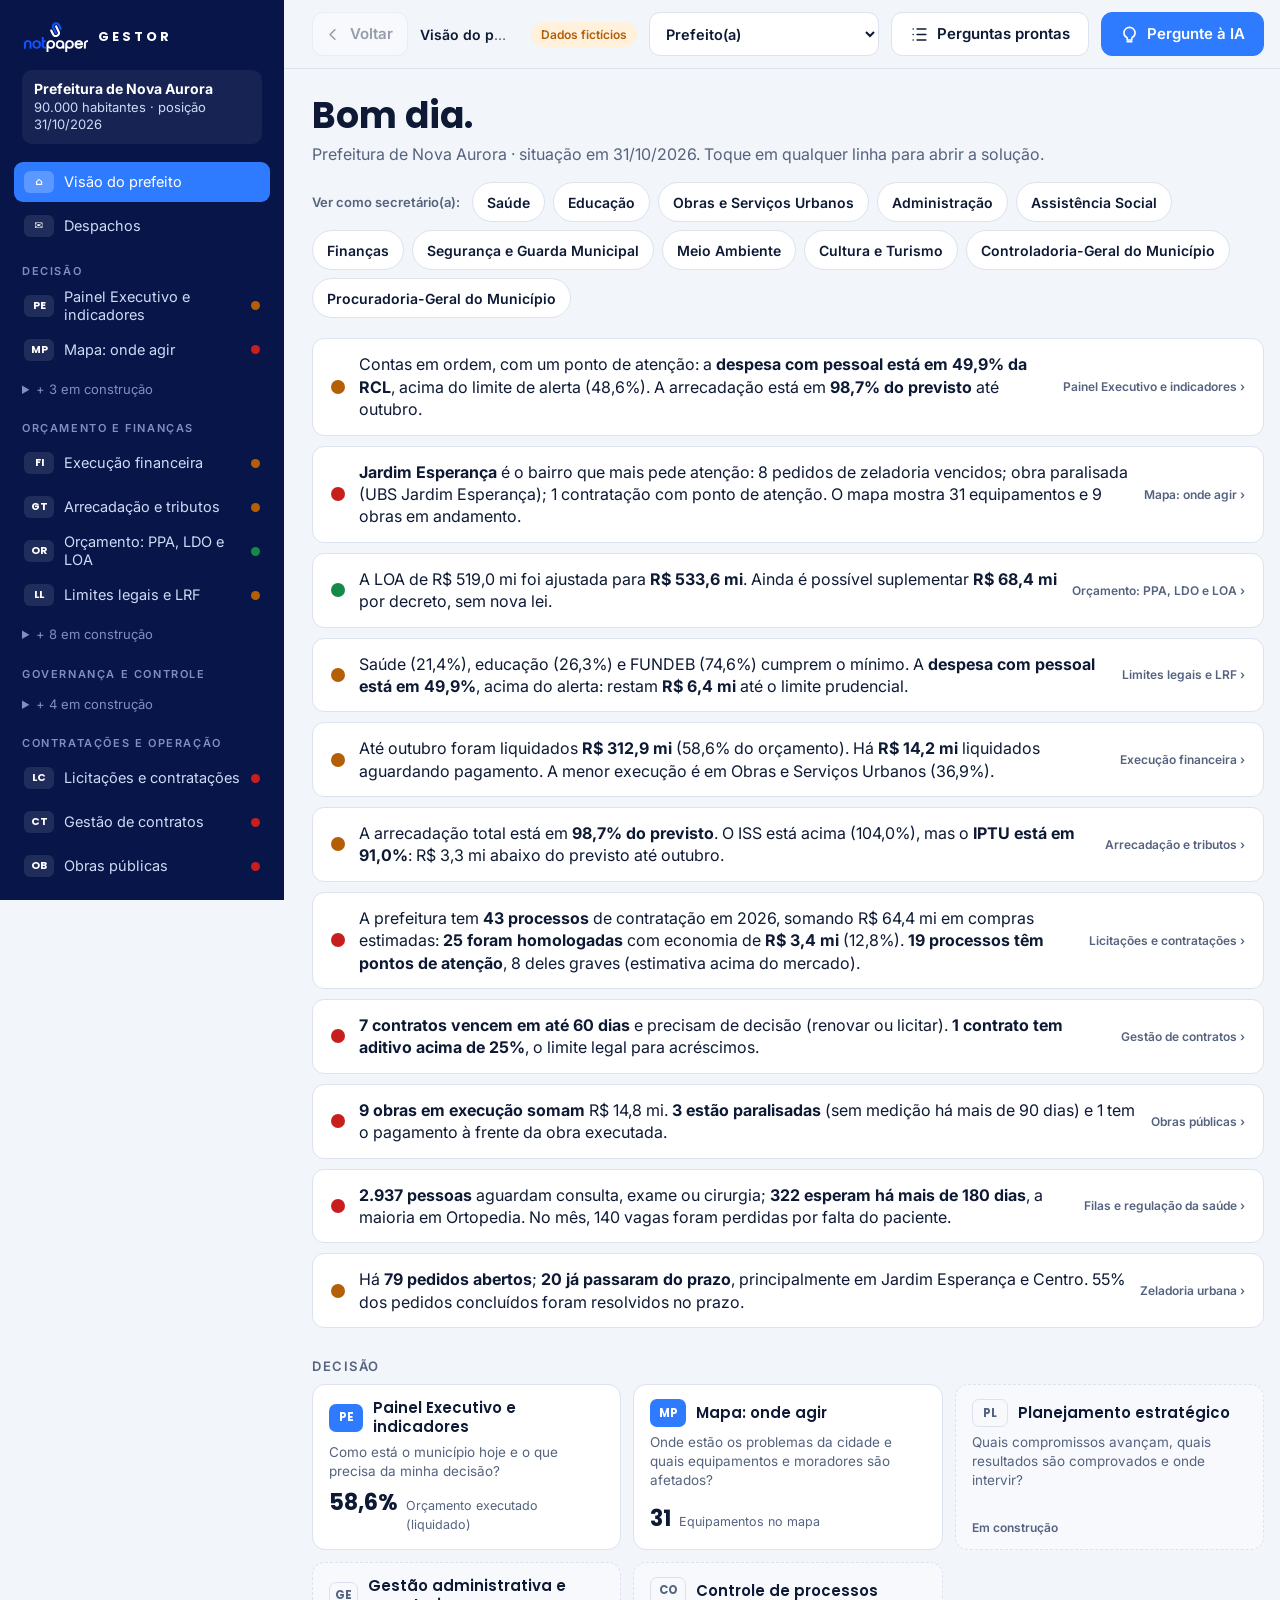
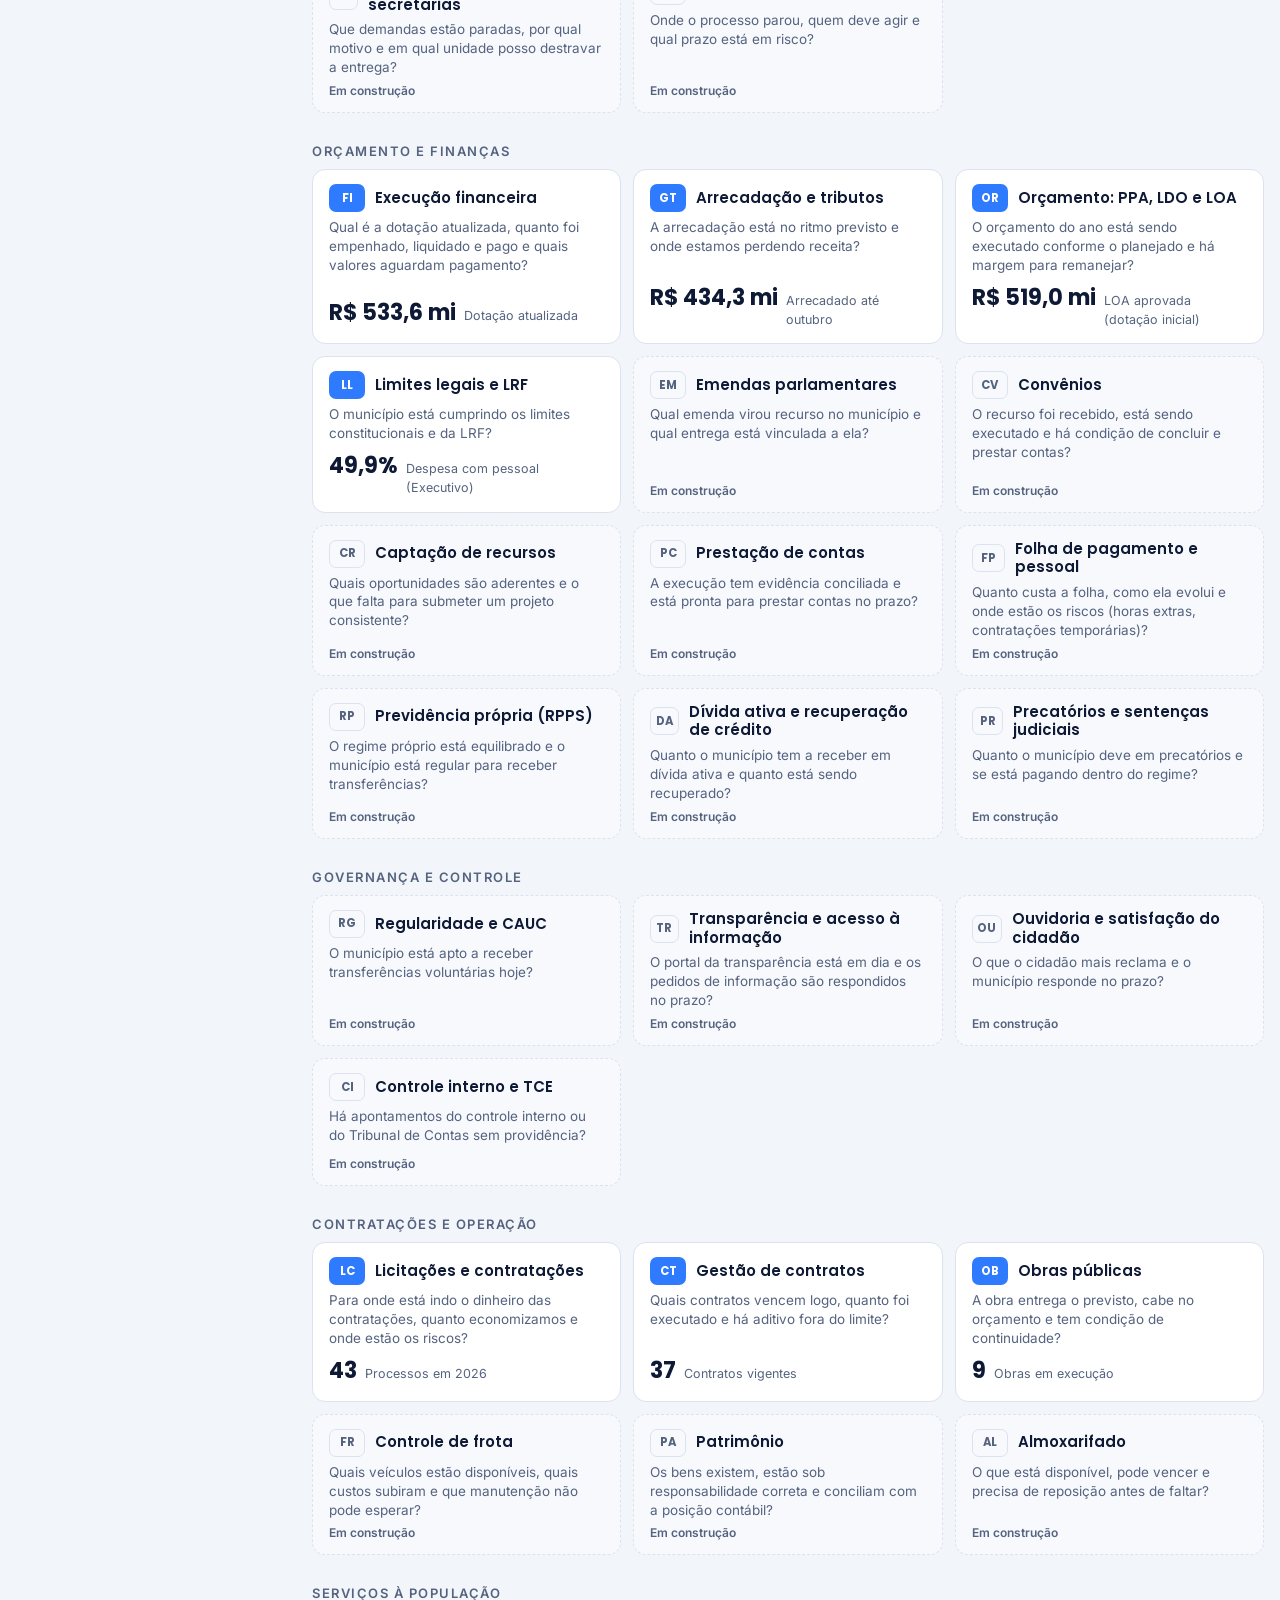
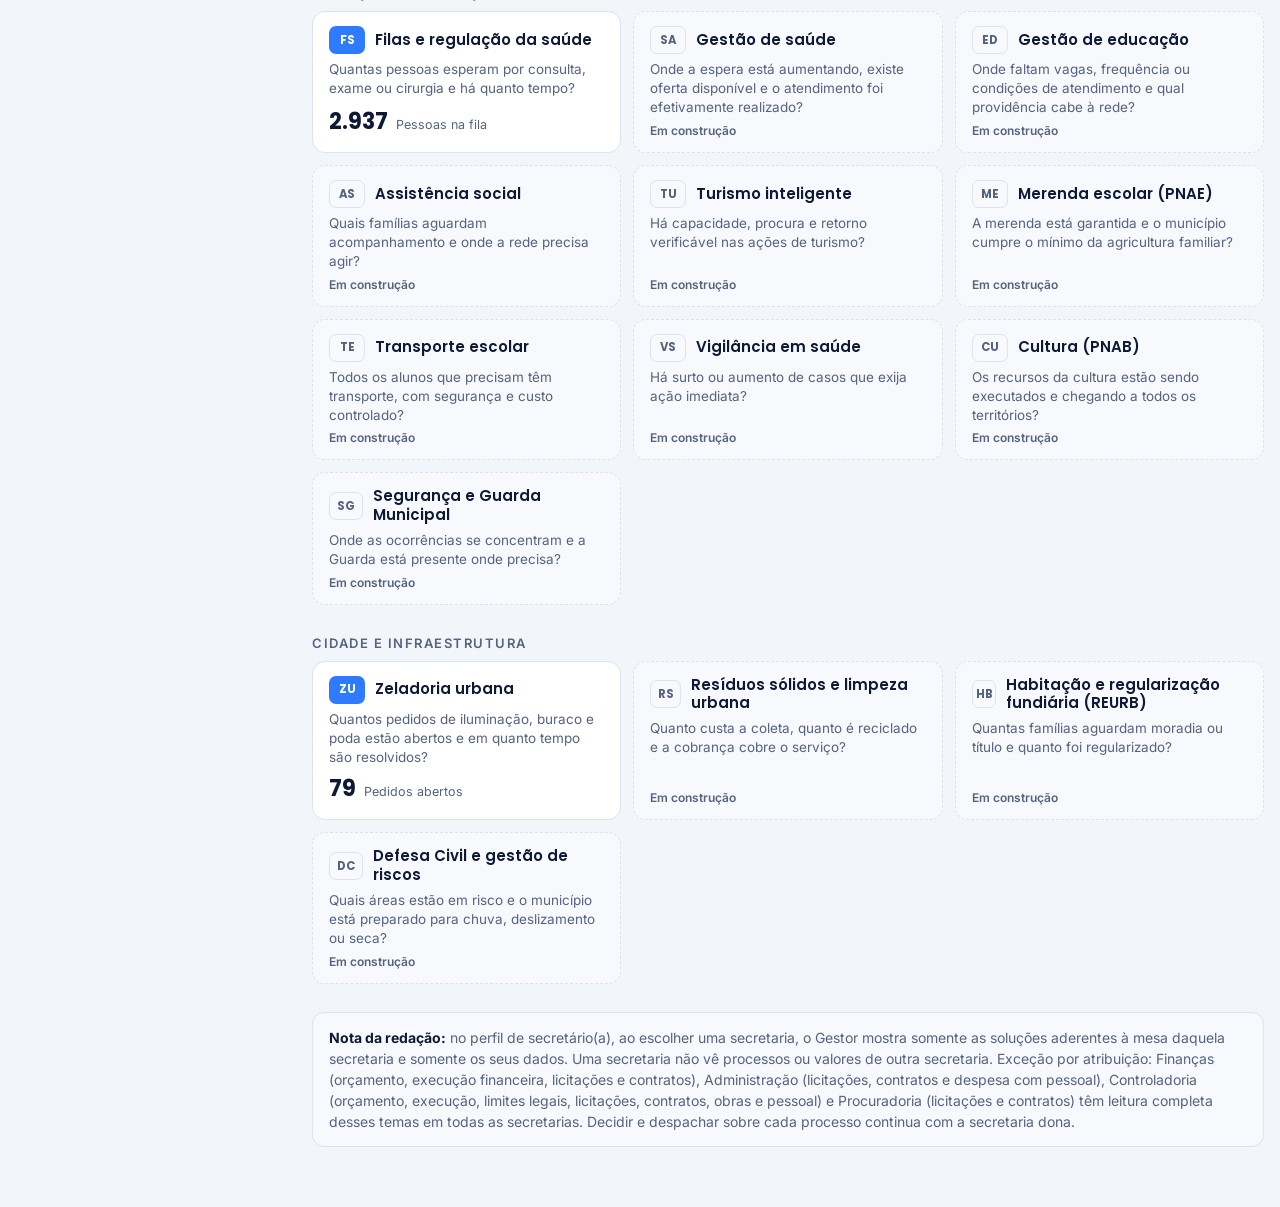
